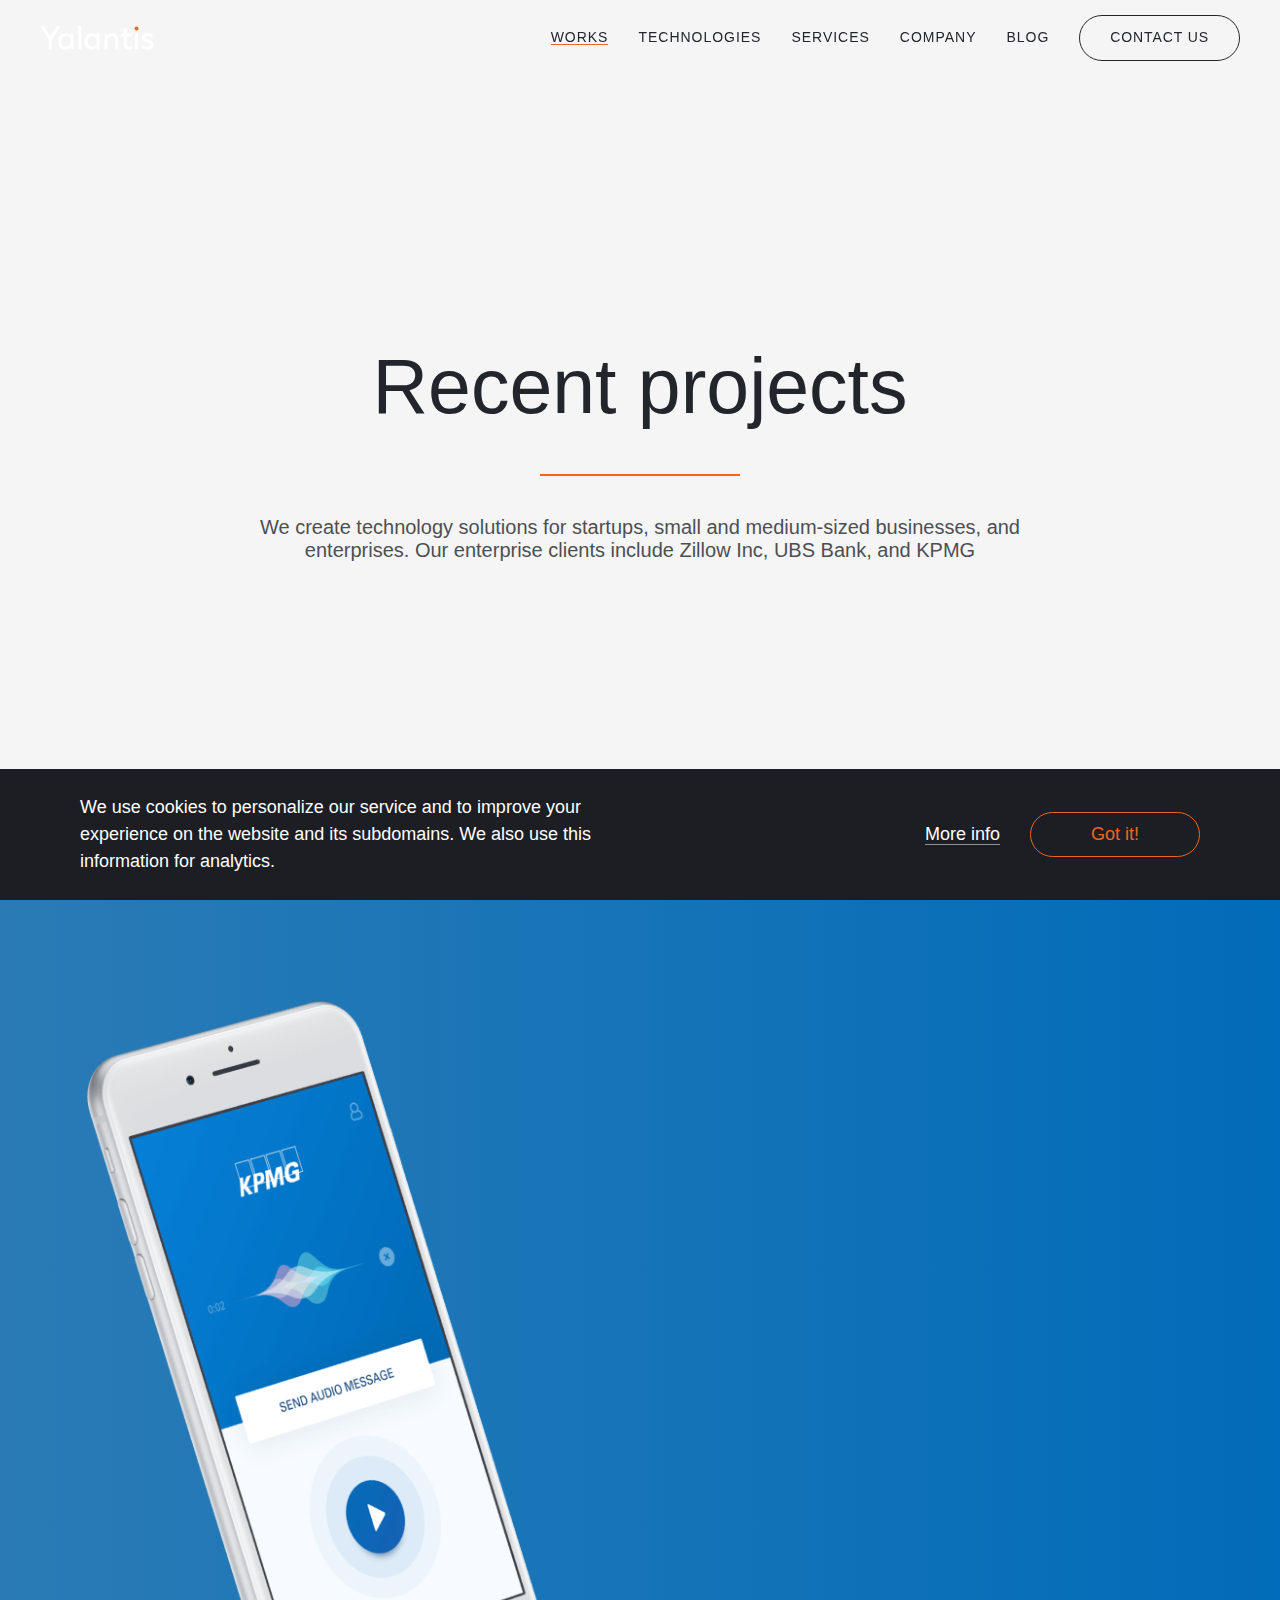
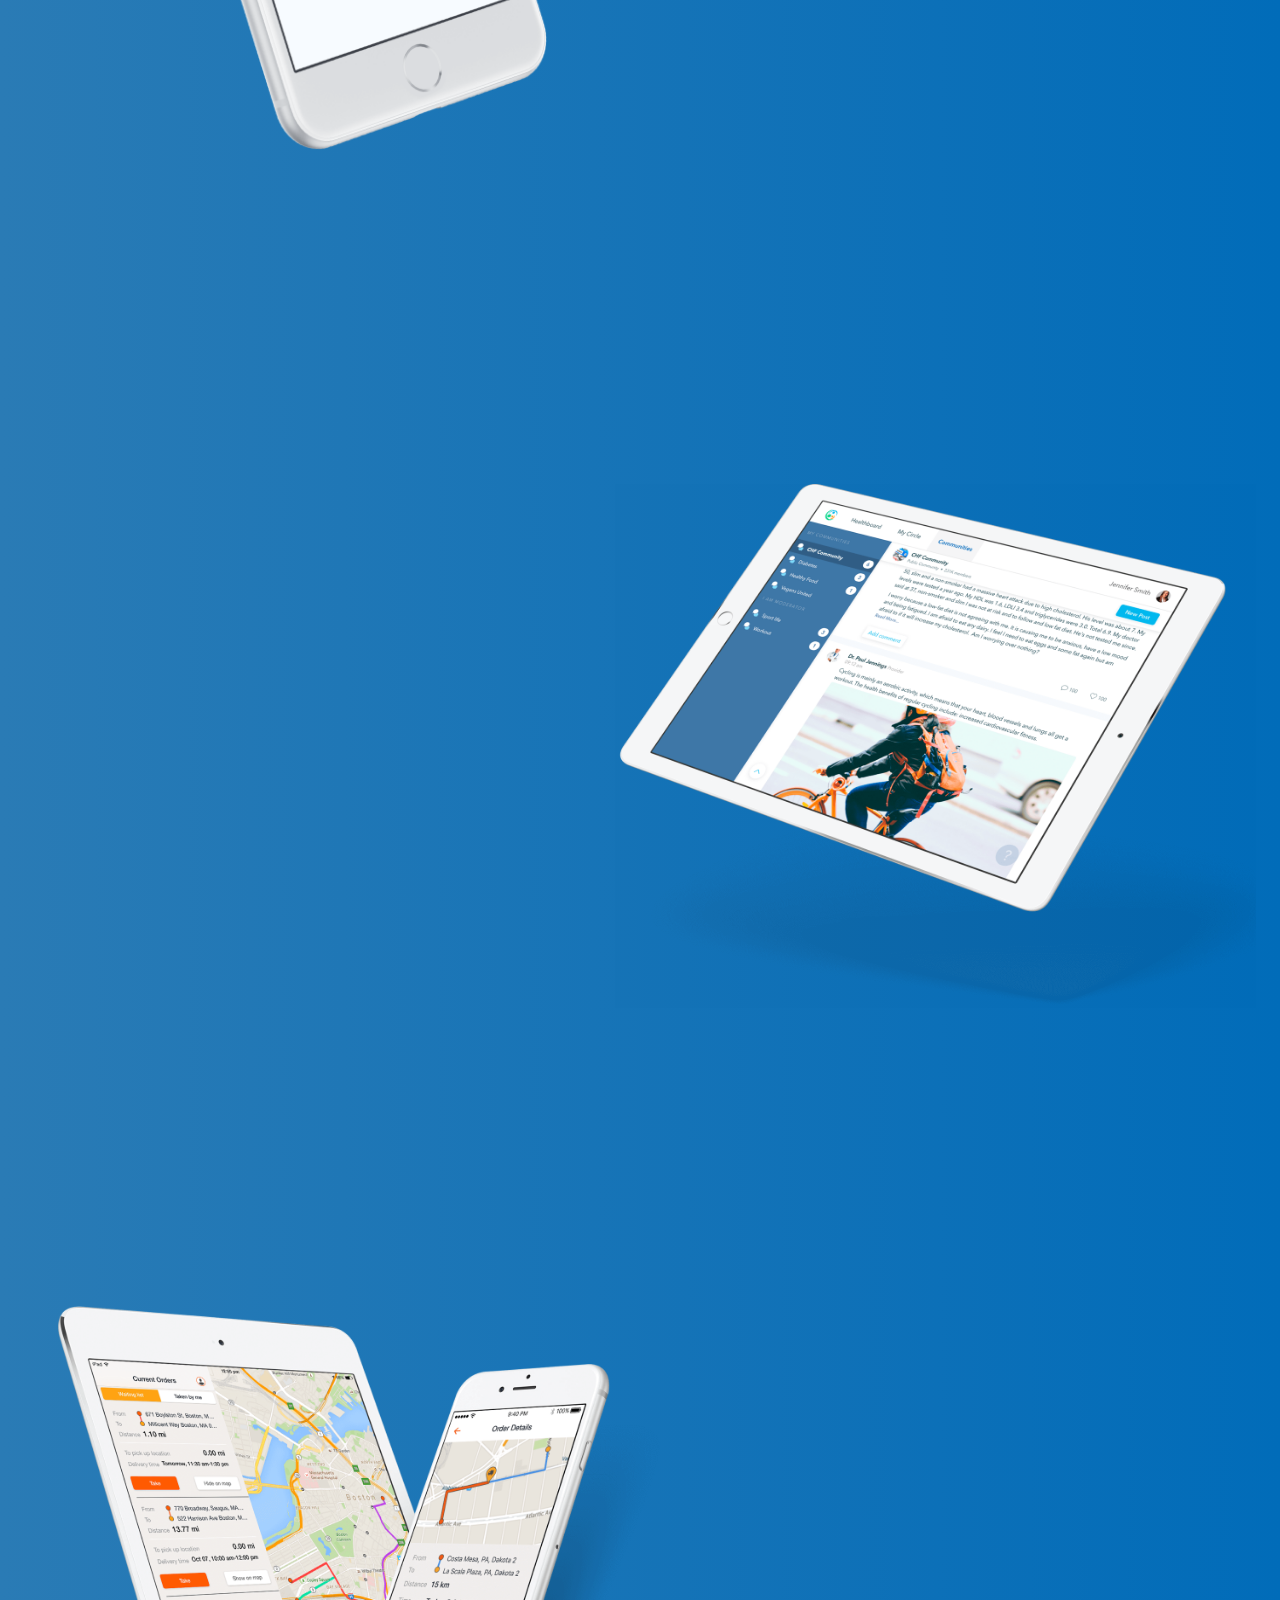
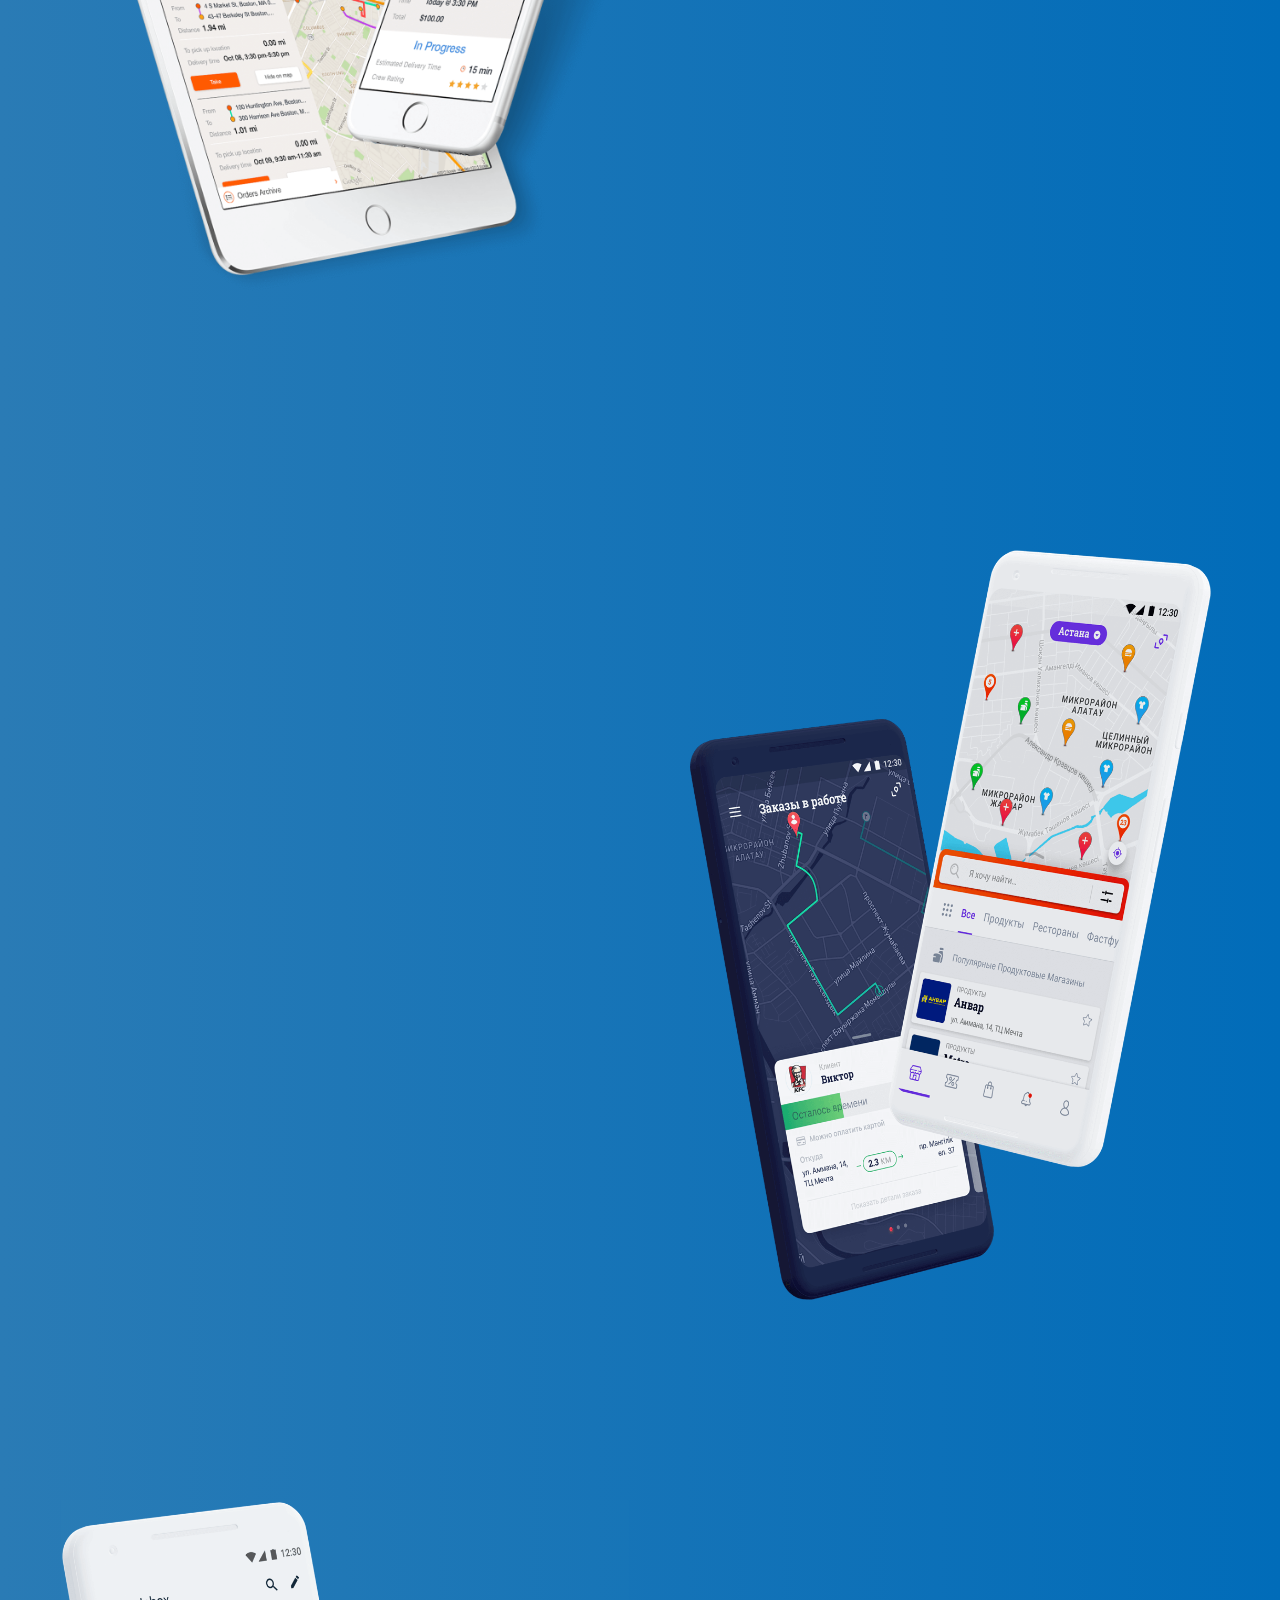
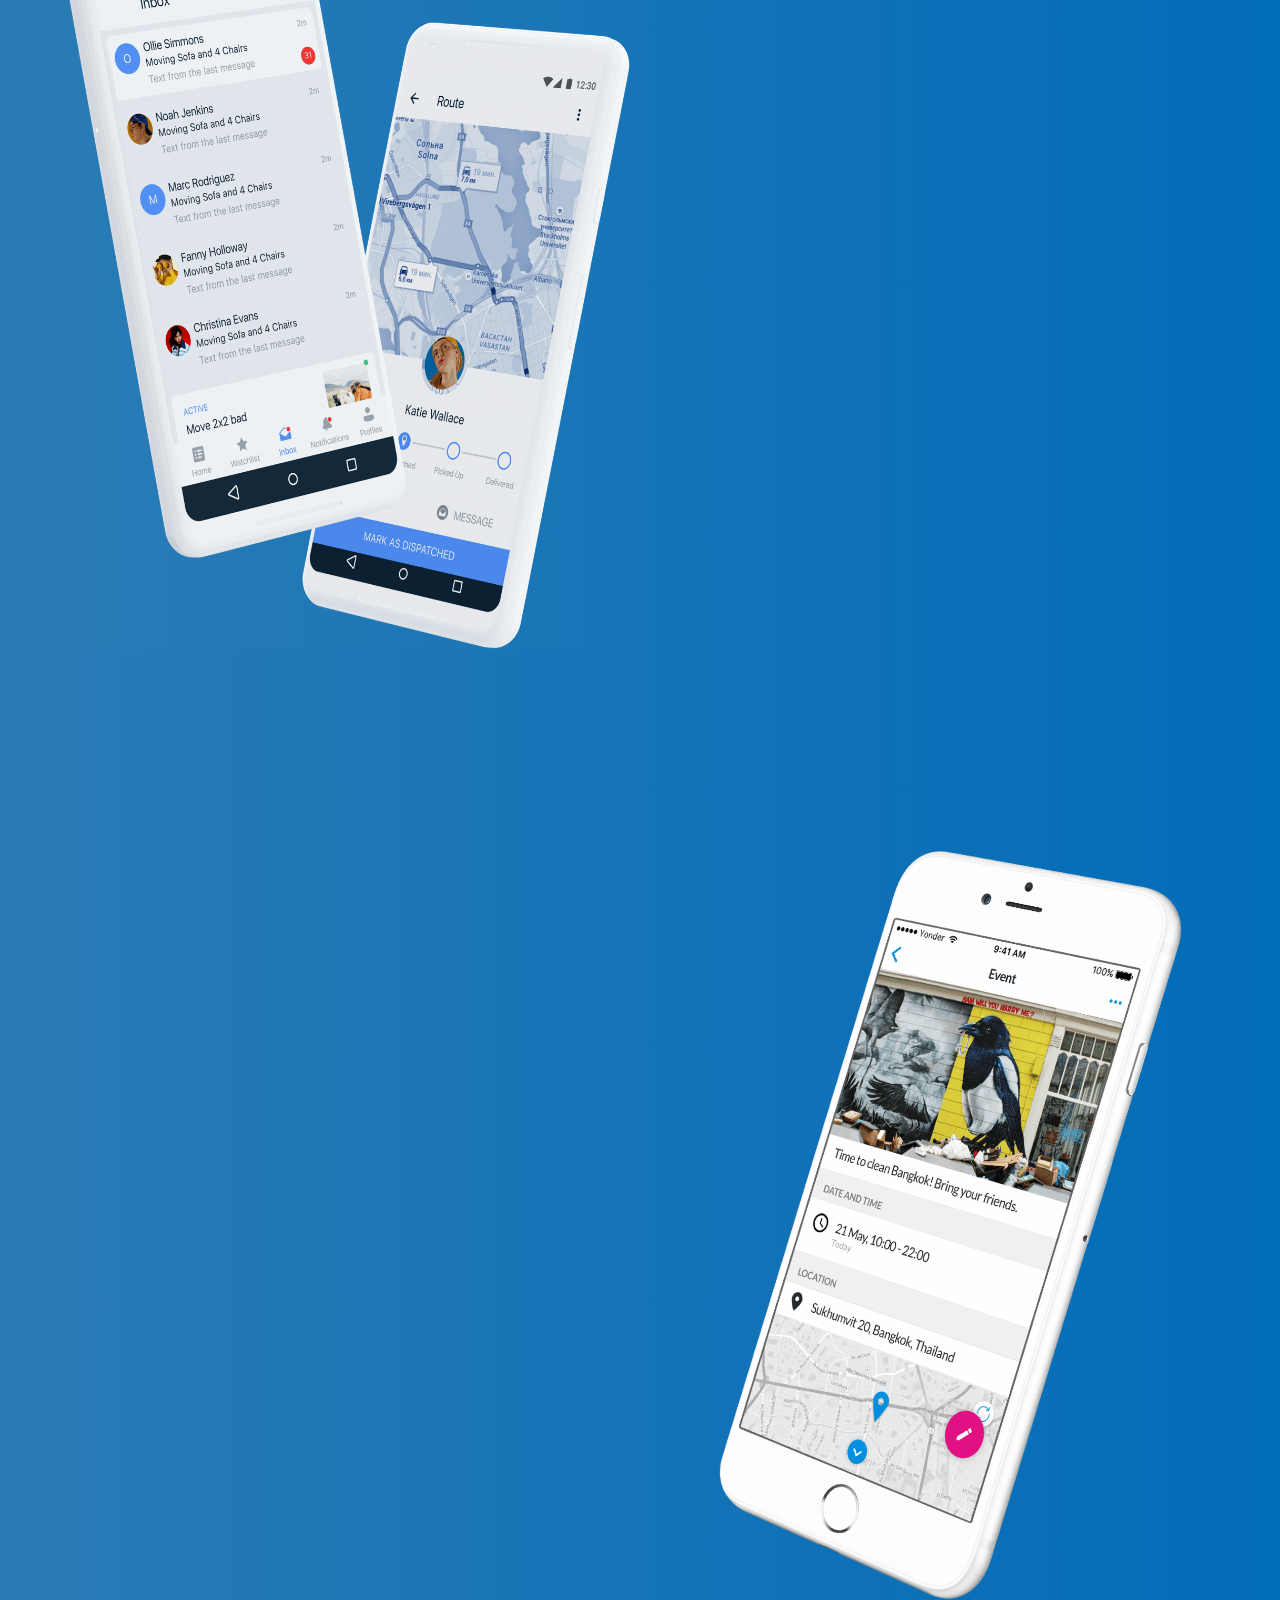
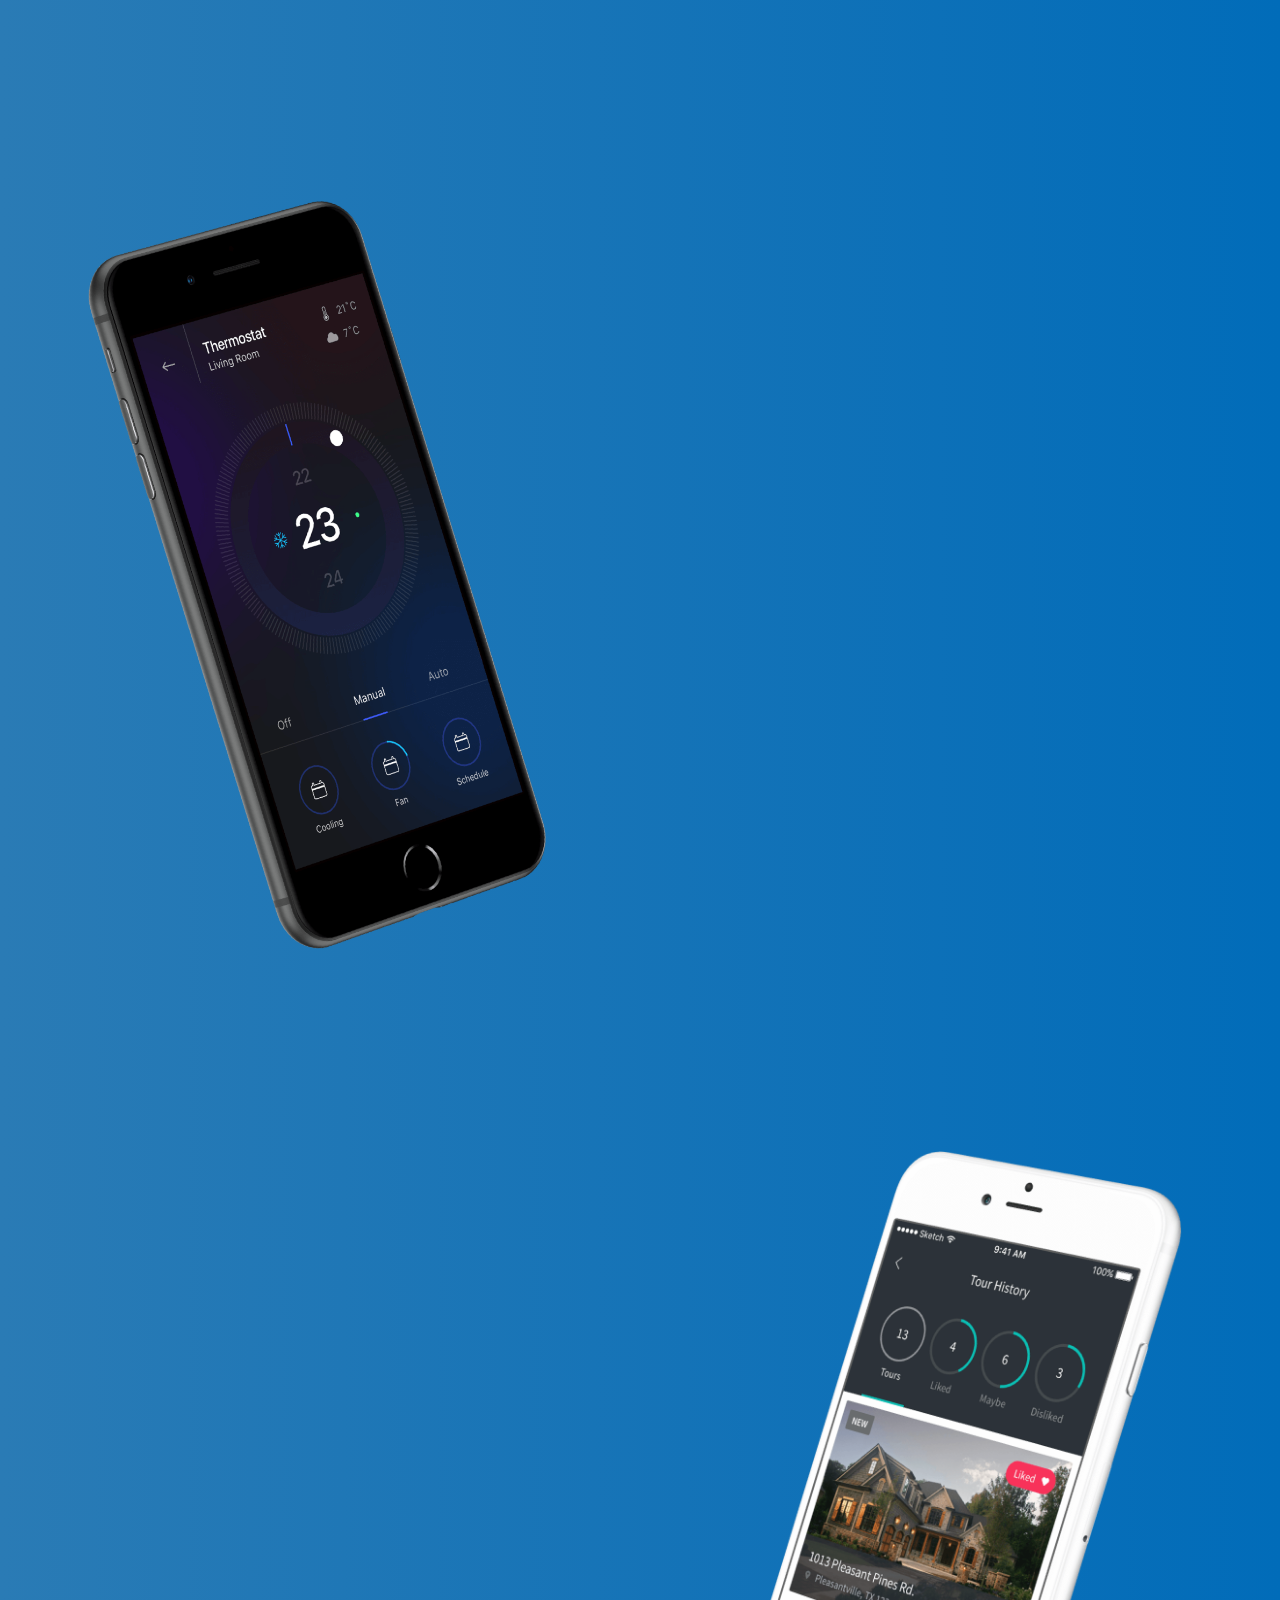
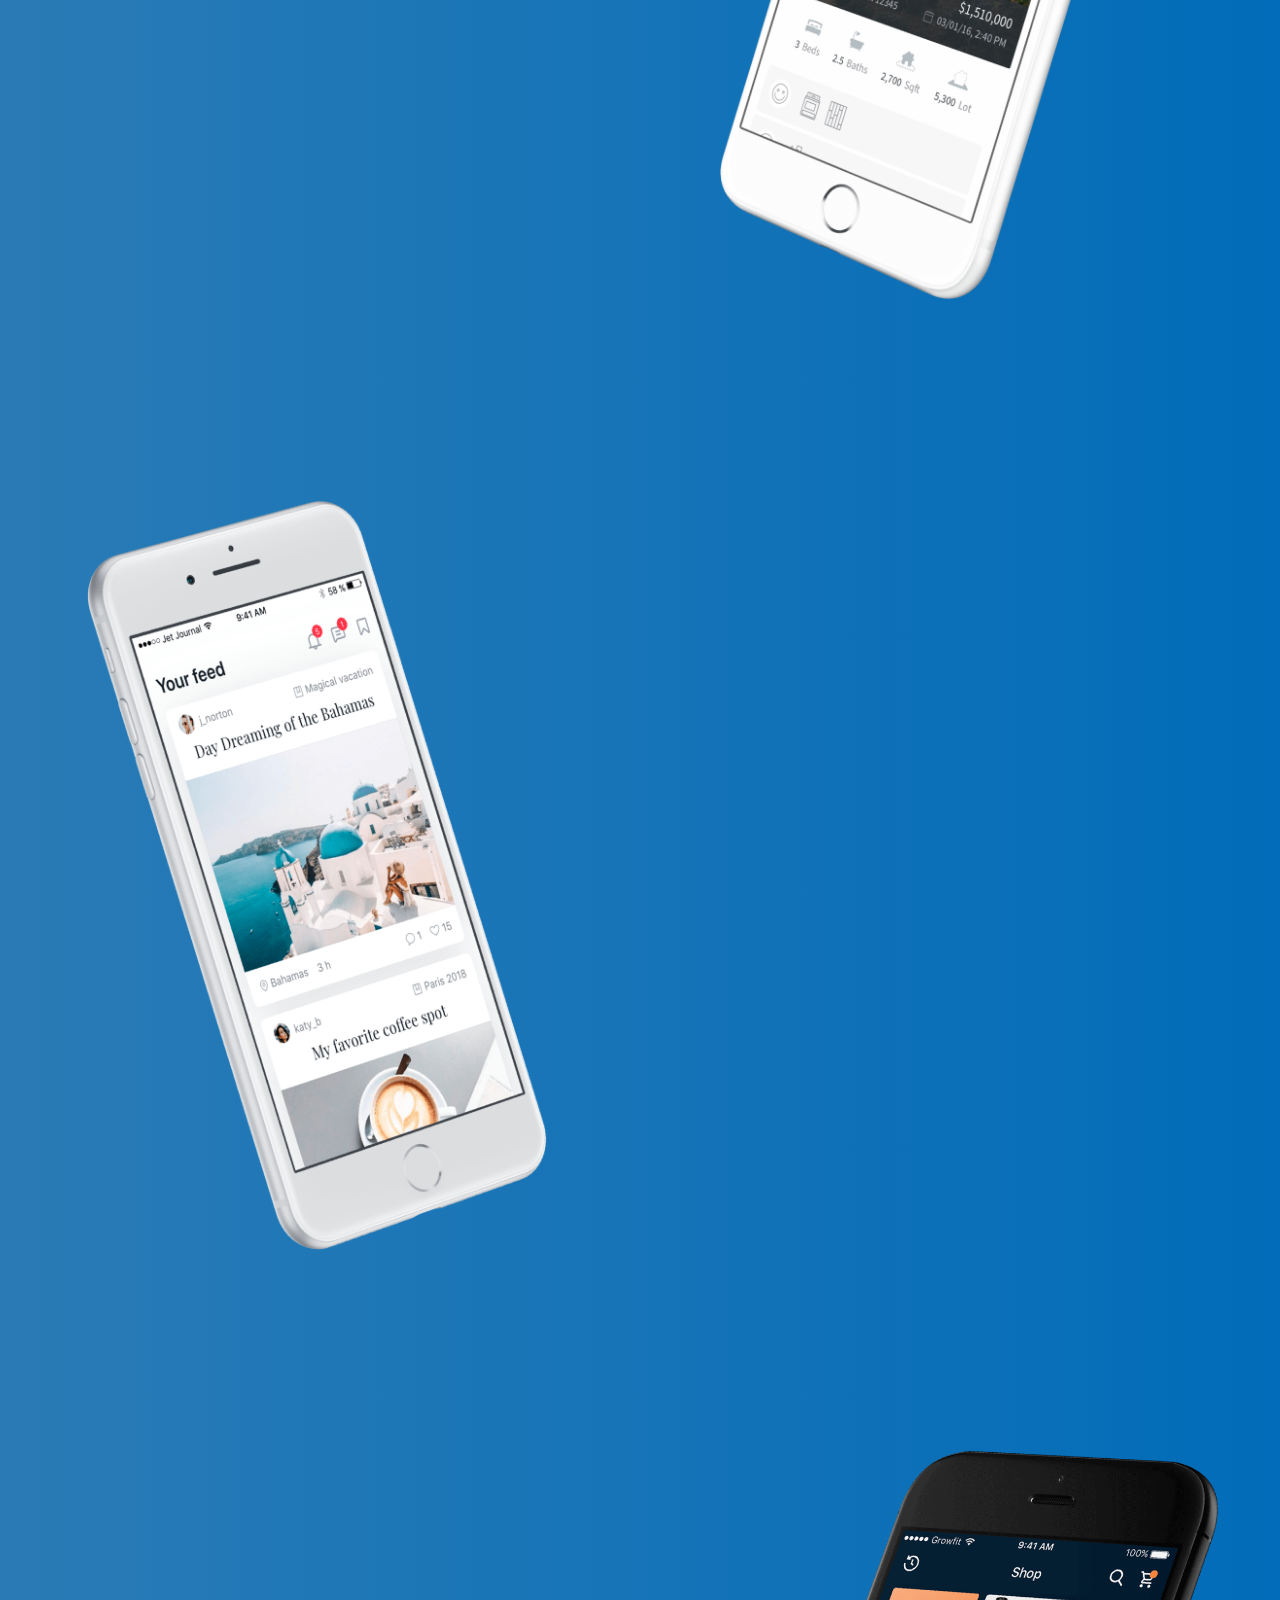
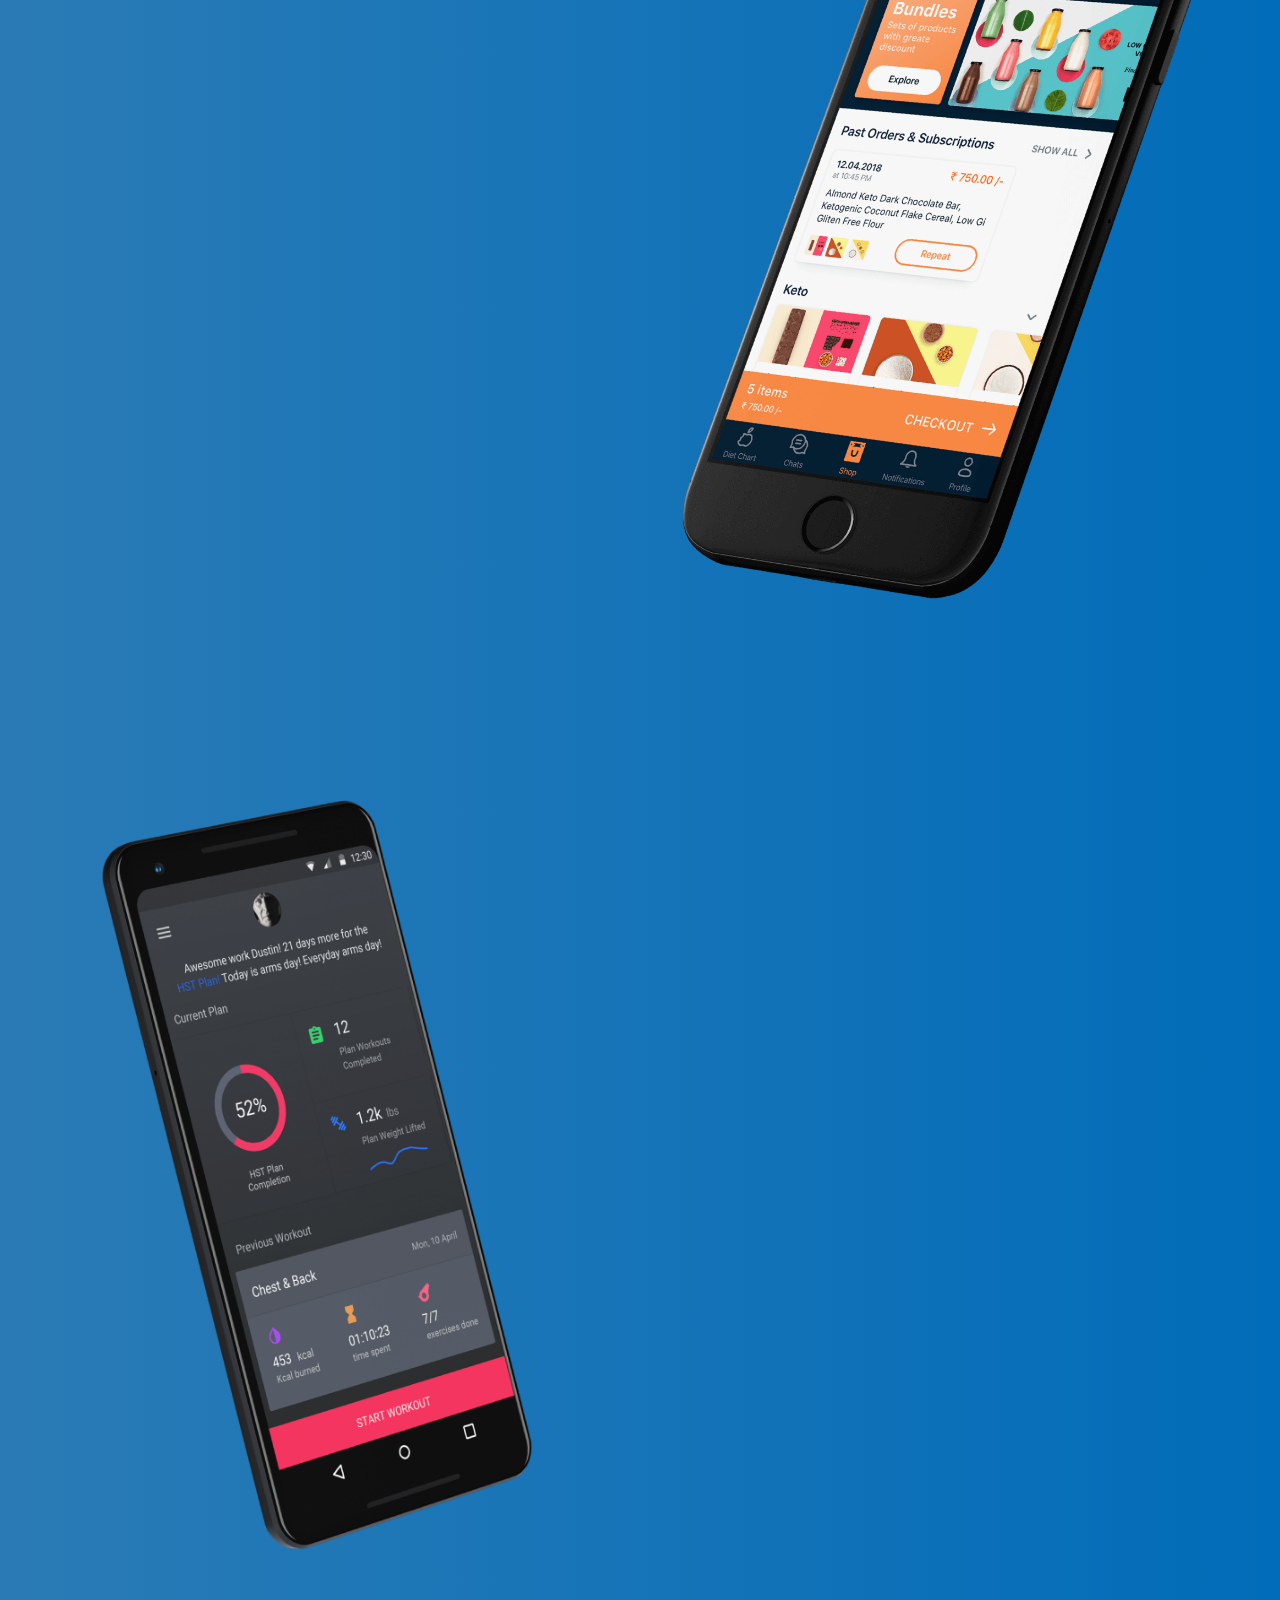
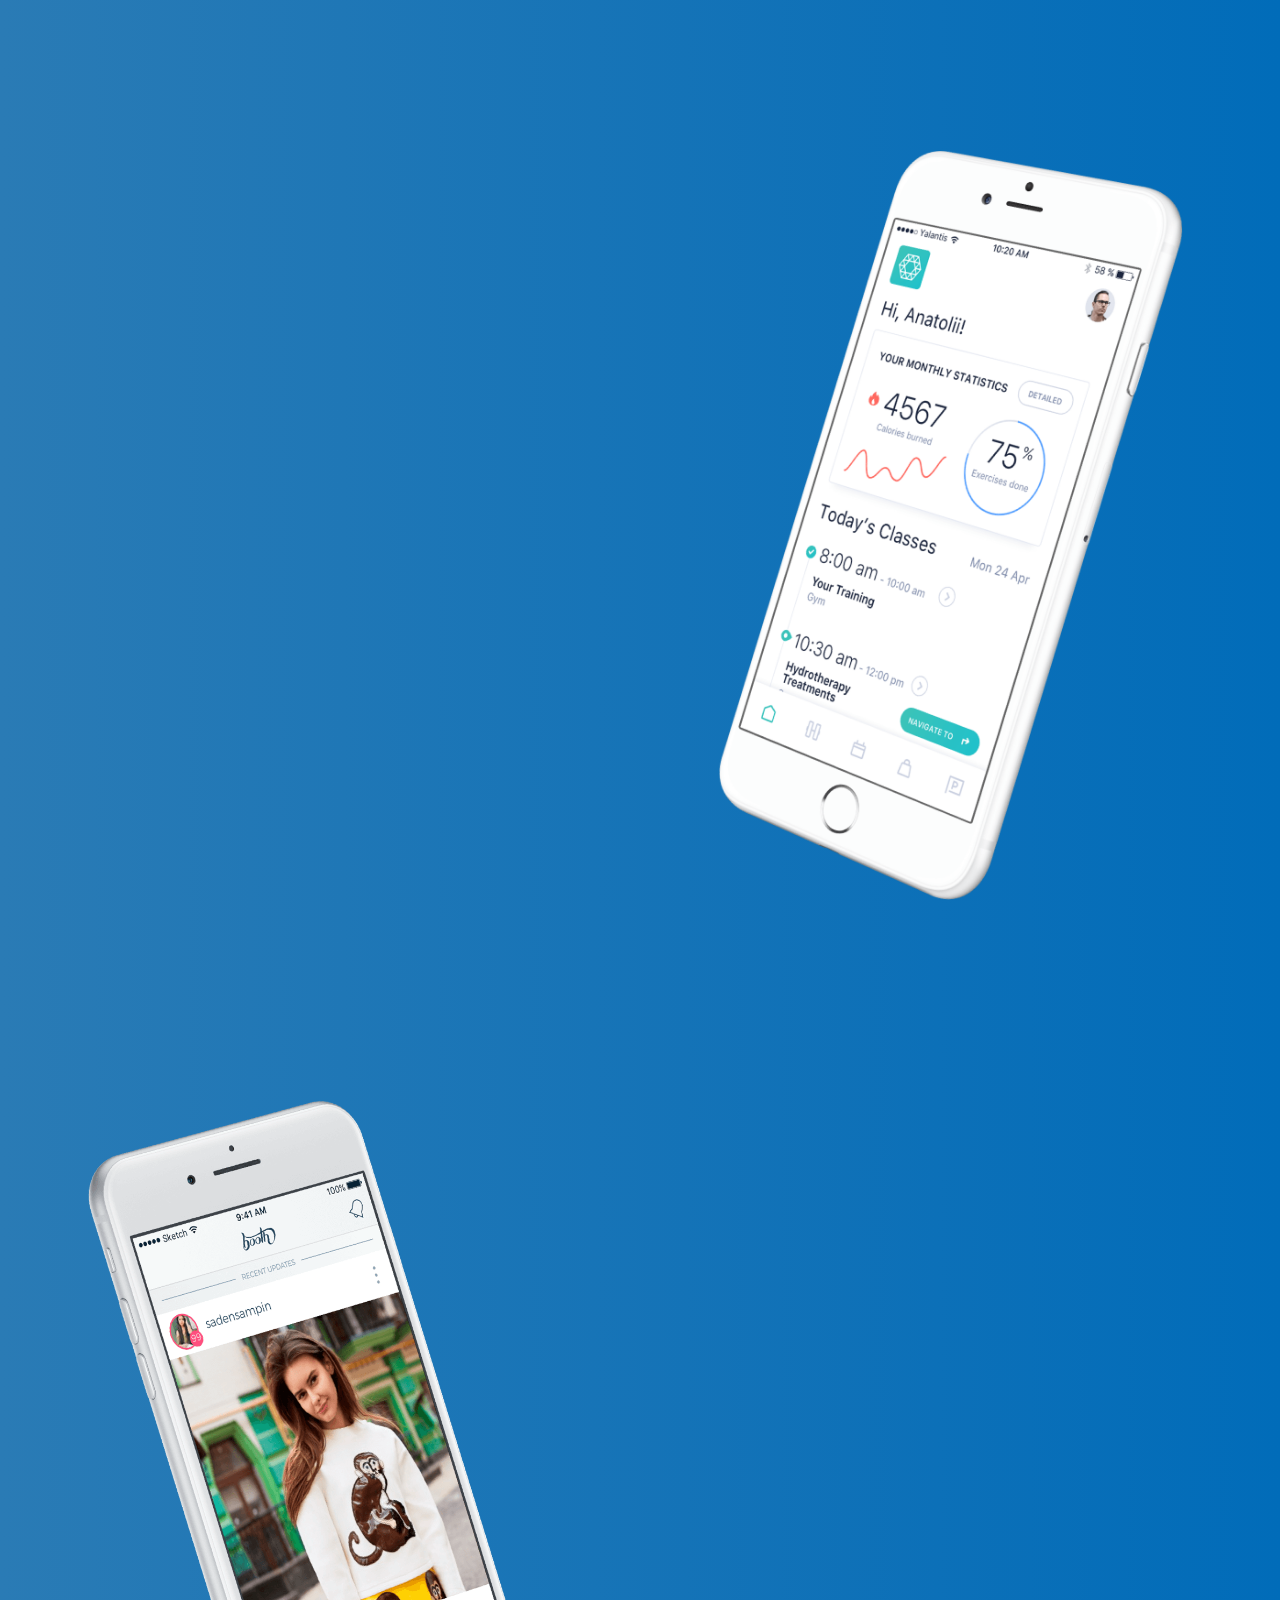
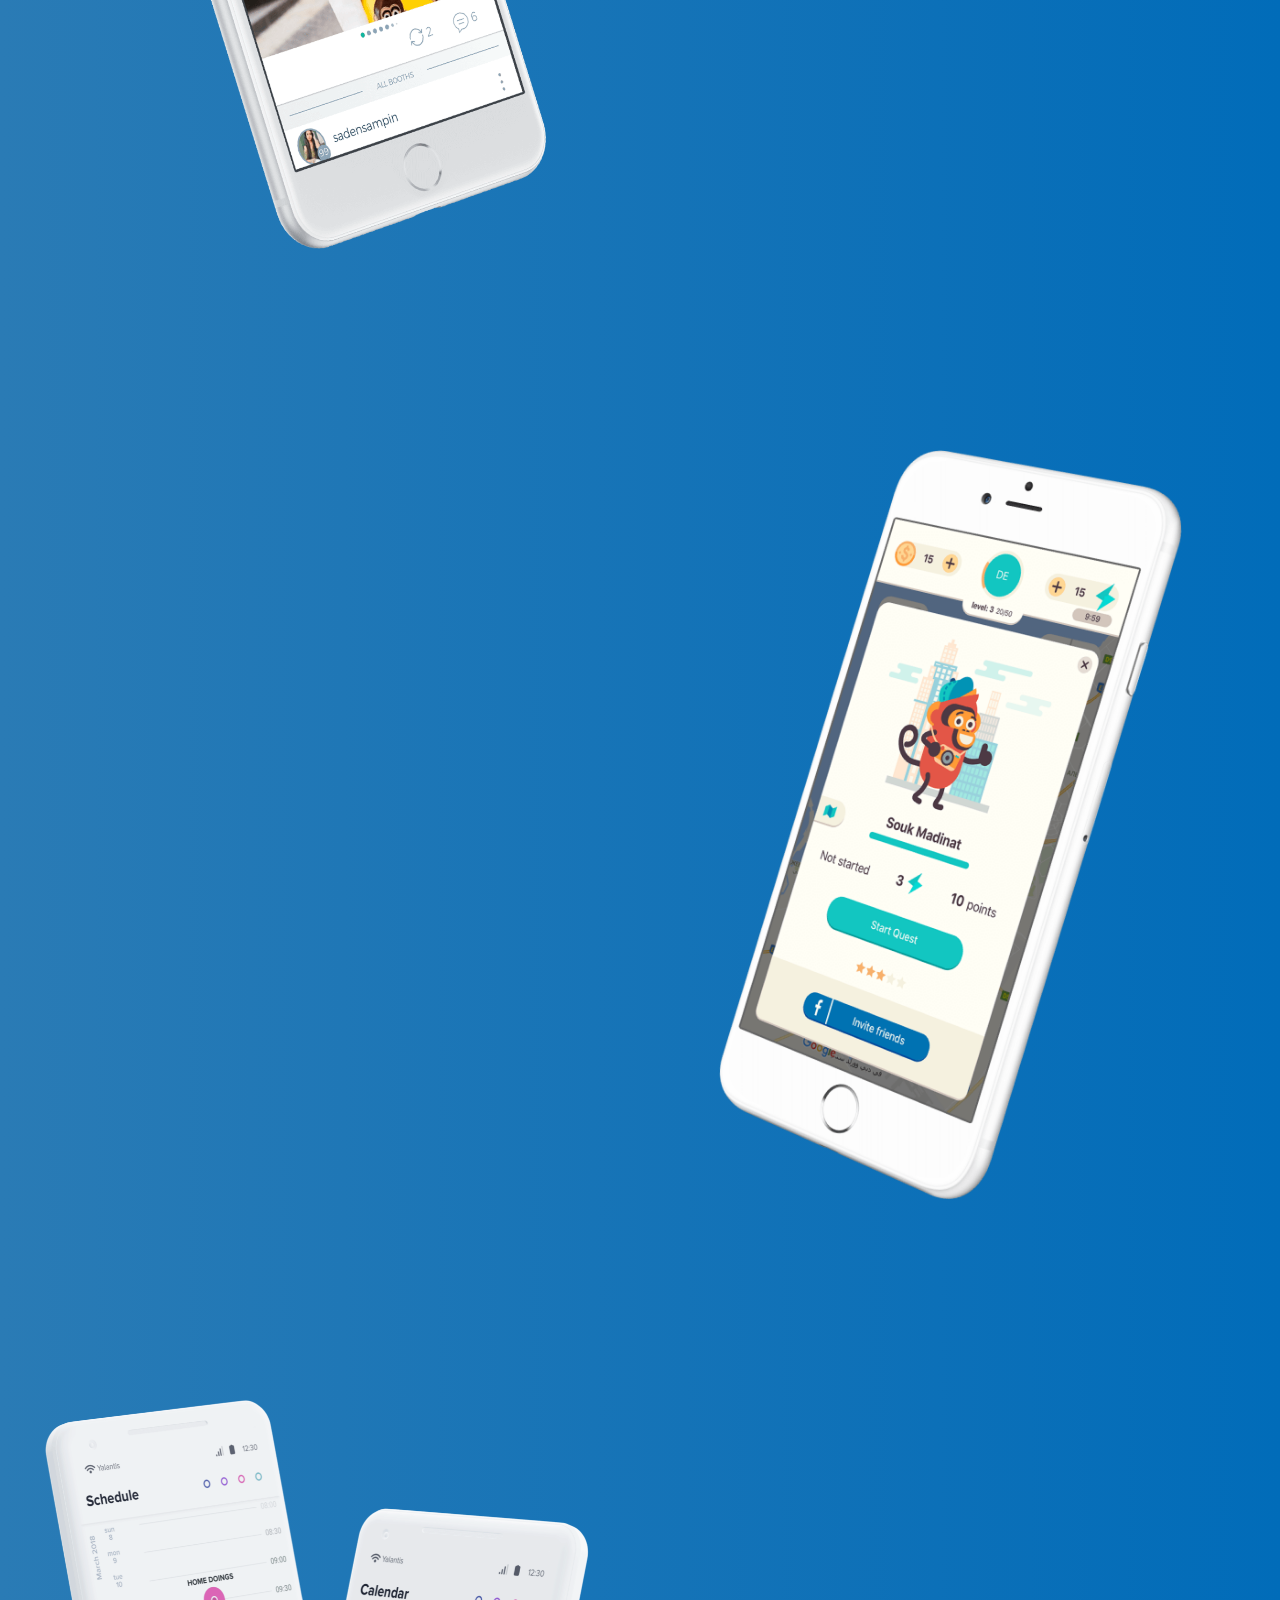
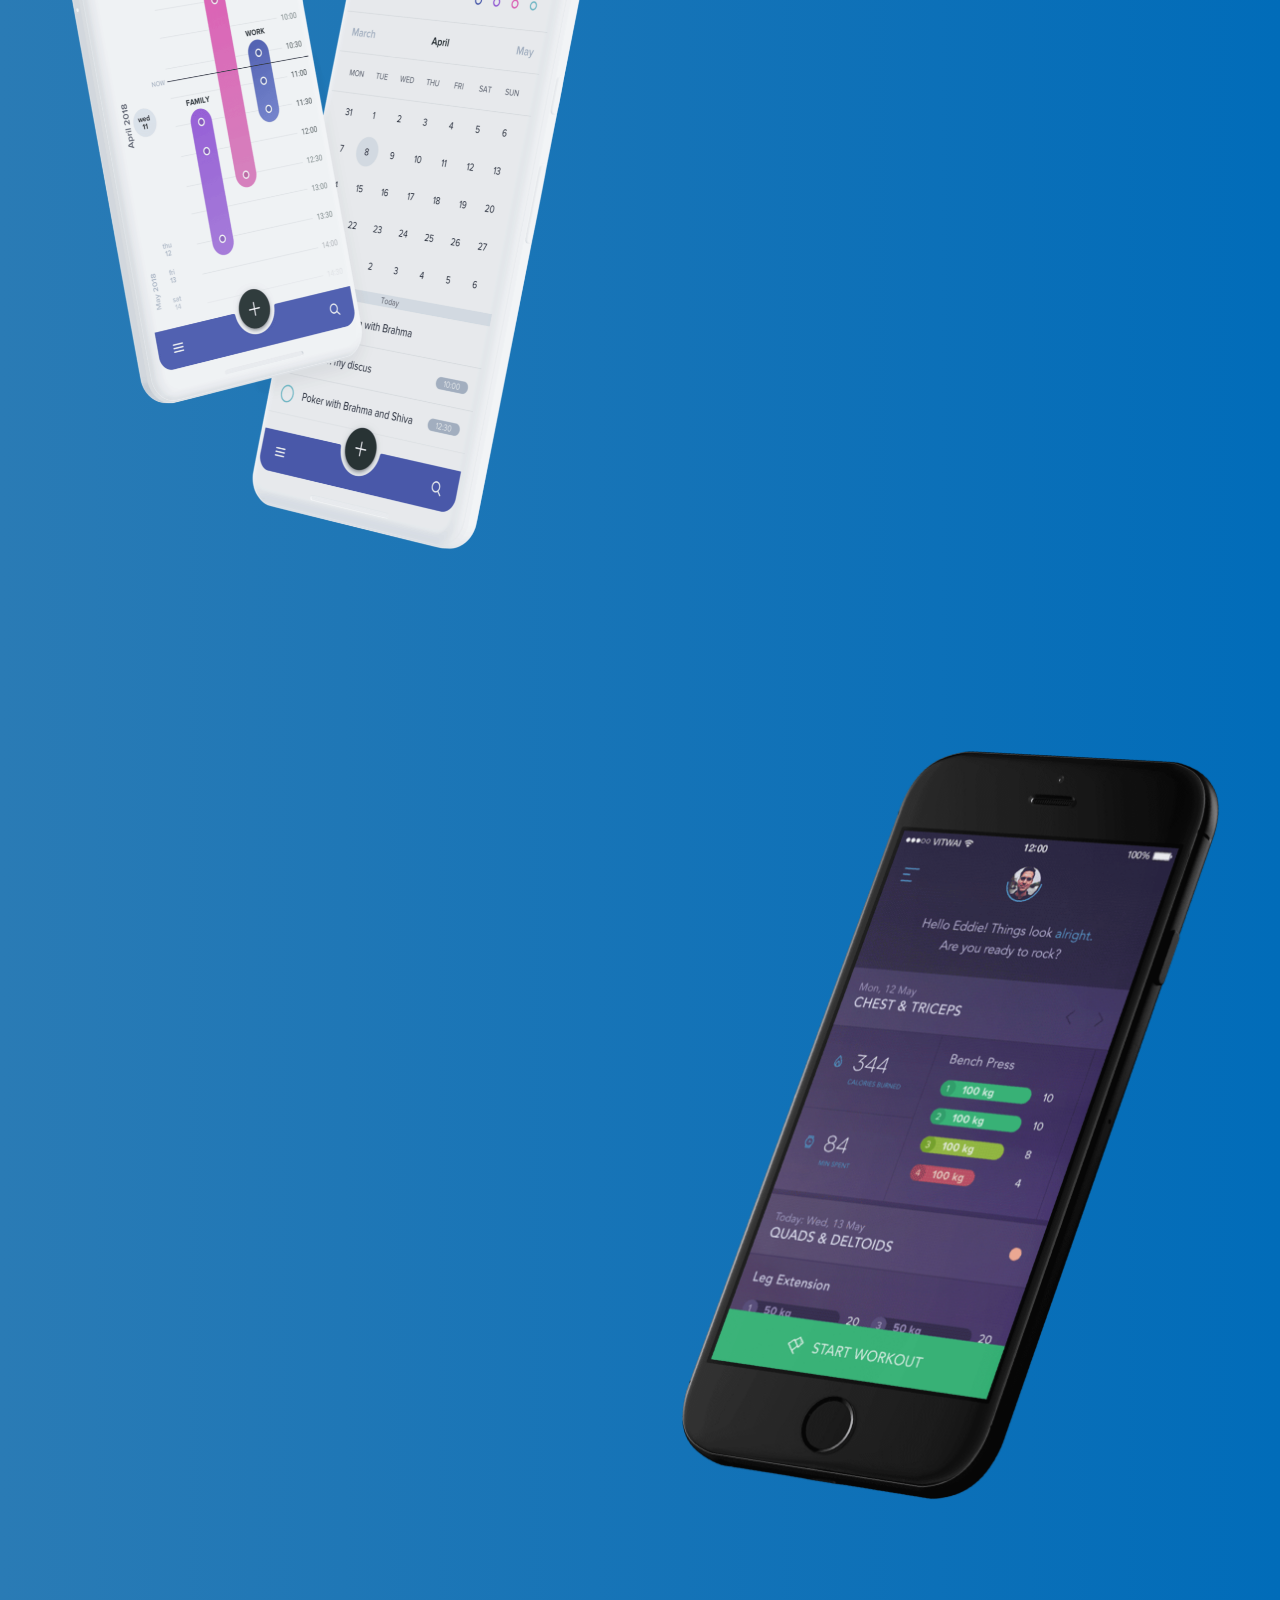
==== index.htm @ c44534e0 "initial commit" ====
<!DOCTYPE html>
<!-- saved from url=(0027)https://yalantis.com/works/ -->
<html xmlns="http://www.w3.org/1999/xhtml"><head><meta http-equiv="Content-Type" content="text/html; charset=UTF-8"><title>Case Studies – Full-Stack Mobile (iOS, Android) and Web App Design and Development at Yalantis</title><meta name="description" content="Yalantis helps brilliant brands conquer the digital world. Our portfolio includes projects for KPMG, UBS, Let’s Do It! World, and many other great organizations."><meta property="og:image" content="https://yalantis.com/assets/facebook-image-200be4bf7326f579dd0caca1b4c94174b1335a7ce0705d29685f7bfa073b4ca5.png"><meta name="csrf-param" content="authenticity_token"><meta name="csrf-token" content="6jz5cjHlUhPW5ylbJiuZ3tma089ClYuCMoN1ysnj8hB+wmZITpwjb4chHqIQMadKznwkvQMyLKSHlSVP5/9RaA=="><meta name="title" content="Case Studies – Full-Stack Mobile (iOS, Android) and Web App Design and Development at Yalantis"><meta name="viewport" content="width=device-width, initial-scale=1"><meta name="SKYPE_TOOLBAR" content="SKYPE_TOOLBAR_PARSER_COMPATIBLE"><script type="text/javascript" async="" src="./index_files/analytics.js"></script><script type="text/javascript" src="./index_files/0764.js" async="async"></script><link rel="shortcut icon" type="image/x-icon" href="https://yalantis.com/assets/favicons/favicon-5ac404b07a15ba0d33b3850fe3e211ca510834eabedac2f0afdec07c320a2e6e.ico"><link rel="shortcut icon" type="image/x-icon" href="https://yalantis.com/assets/favicons/favicon-16x16-15fd5c048195d69be9da4bf9d4256dd4606434b7e33d5ef2aeeb2509558b4113.png" sizes="16x16"><link rel="shortcut icon" type="image/x-icon" href="https://yalantis.com/assets/favicons/favicon-32x32-d038e6f291cb5c39f137fc78e7c1457589d632993475fa5118edacd0b92e080b.png" sizes="32x32"><link rel="shortcut icon" type="image/x-icon" href="https://yalantis.com/assets/favicons/favicon-96x96-80b52b8007ccd25b8ce4ffd47f614a973e64dc1fadf5e0d6fffd16605fa5482f.png" sizes="96x96"><link rel="shortcut icon" type="image/x-icon" href="https://yalantis.com/assets/favicons/favicon-194x194-0ab230a1f064dedbf3efdd15f105382a4dff6729e31c30454f544d3e9f65a35a.png" sizes="194x194"><link rel="apple-touch-icon" type="image/x-icon" href="https://yalantis.com/assets/favicons/apple-touch-icon-d2a0f12cb97926ac409de5d137a7902b42431bcb22065fa81f7d91afa3b5a7a8.png"><link rel="apple-touch-icon" type="image/x-icon" href="https://yalantis.com/assets/favicons/apple-touch-icon-precomposed-237f35b76614e9ad3c88eae342a8cc471cafc6617b997b710f2a176c7b3a076f.png"><link rel="mask-icon" href="https://yalantis.com/assets/favicons/safari-pinned-tab-f78503c9d10ceafaec66f541491043c5cf2bd5ce26355d37ddb12680fd7e87da.svg" color="#f16522"><link rel="apple-touch-icon" type="image/x-icon" href="https://yalantis.com/assets/favicons/apple-touch-icon-57x57-eb370c6531aacd0485405a42fe3b06de7a7ba6a15600379f6ec3004c59df7d4c.png" sizes="57x57"><link rel="apple-touch-icon" type="image/x-icon" href="https://yalantis.com/assets/favicons/apple-touch-icon-60x60-b6f77ba2204b29d0027a599fa48f86eb776ea3104c2c552d9362bcecc61f1244.png" sizes="60x60"><link rel="apple-touch-icon" type="image/x-icon" href="https://yalantis.com/assets/favicons/apple-touch-icon-72x72-bd5ebbdca5a8c31e13383a7993380ba9d95fc44ff6eb896e93c80e7bcaa8389e.png" sizes="72x72"><link rel="apple-touch-icon" type="image/x-icon" href="https://yalantis.com/assets/favicons/apple-touch-icon-76x76-df4a0dbb7ec1830ac4aee682e7aea7a6f87230d160640462b6d2f0cc8972a8be.png" sizes="76x76"><link rel="apple-touch-icon" type="image/x-icon" href="https://yalantis.com/assets/favicons/apple-touch-icon-114x114-a338e160b72204cba5fcedf79c1891c3831f6912f497512d77df331259f9a1d7.png" sizes="114x114"><link rel="apple-touch-icon" type="image/x-icon" href="https://yalantis.com/assets/favicons/apple-touch-icon-120x120-6932a022f977e8c30ca154fc0c9cce2987166a349d67298edf4f449374dc7427.png" sizes="120x120"><link rel="apple-touch-icon" type="image/x-icon" href="https://yalantis.com/assets/favicons/apple-touch-icon-144x144-c21254e446ee64dccbabf4f67e05dcaab423169598eee15eed086ad1555ac09a.png" sizes="144x144"><link rel="apple-touch-icon" type="image/x-icon" href="https://yalantis.com/assets/favicons/apple-touch-icon-152x152-80e44f2777ee1358613e7a9e7c457c9f578ce205a999c31e0bbef1b78a431055.png" sizes="152x152"><link rel="apple-touch-icon" type="image/x-icon" href="https://yalantis.com/assets/favicons/apple-touch-icon-180x180-d2a0f12cb97926ac409de5d137a7902b42431bcb22065fa81f7d91afa3b5a7a8.png" sizes="180x180"><link rel="manifest" href="https://yalantis.com/assets/favicons/manifest-d6d92e29b4ee4eb69318d8a0dd5a64419142f87bd97f2e385732129ceb7fa1b2.json"><meta name="msapplication-config" content="https://yalantis.com/assets/favicons/browserconfig-cc38834cf6dc3c517d841d63061e16beea5aa8267ecb8fd17b965554d9830e0a.xml"><link rel="stylesheet" media="screen" href="./index_files/application-11932c3b6c733ad63544ebec4ea2ae86da82e4d2f8cd500ddd69f8dc09b856c3.css"><!--[if lt IE 8]><script>document.getElementsByTagName('html')[0].className += ' lt-ie9'</script><![endif]--><!--[if lte IE 9]><script src="http://html5shiv.googlecode.com/svn/trunk/html5.js"></script><![endif]--><!--[if lt IE 9]><script src="js/libs/css3-mediaqueries.js"></script><![endif]--><script async="" src="./index_files/js"></script><script>
  window.dataLayer = window.dataLayer || [];
  function gtag(){dataLayer.push(arguments);}
  gtag('js', new Date());

  gtag('config', "UA-31105176-1");
</script></head><body class="scene--bg-white-smoke" data-page="works" data-action="index" style="overflow: auto;"><header class="page-header" style="background: linear-gradient(to left, rgba(245, 245, 245, 0.9), rgba(245, 245, 245, 0.9)); opacity: 1;"><div class="container"><a class="logo" rel="nofollow" href="https://yalantis.com/"><img class="logo__img" alt="Logo" src="./index_files/logo--light-393935d63fafc8045cc43f85f22d64a55b6b6a576b32e889704b3e1b906fb1f8.svg"></a><button id="headerButtonBurger" class="main-nav-toggler" type="button"><div class="icon-burger"><span class="icon-burger__bar"></span><span class="icon-burger__bar"></span><span class="icon-burger__bar"></span></div></button><nav class="main-nav"><ul class="main-nav__list"><li class="main-nav__item main-nav__item--home"><a rel="nofollow" class="main-nav__link" href="https://yalantis.com/">Home</a></li><li class="main-nav__item main-nav__item--active"><a rel="nofollow" class="main-nav__link" href="https://yalantis.com/works/">Works</a></li><li class="main-nav__item"><a rel="nofollow" class="main-nav__link" href="https://yalantis.com/technologies/">Technologies</a></li><li class="main-nav__item"><a rel="nofollow" class="main-nav__link" href="https://yalantis.com/services/">Services</a></li><li class="main-nav__item"><a rel="nofollow" class="main-nav__link" href="https://yalantis.com/company/">Company</a></li><li class="main-nav__item"><a rel="nofollow" class="main-nav__link" href="https://yalantis.com/blog/">Blog</a></li><li class="main-nav__item"><a rel="nofollow" class="btn btn--bordered" href="https://yalantis.com/contacts/">Contact us</a></li></ul></nav></div></header><main class="page-content"><section class="section section--top section--bg-white-smoke" data-bg="white-smoke" data-scroll-type="static"><div class="container"><div class="section__heading"><h1 class="section__title">Recent projects</h1><hr class="section__title-divider"><p class="section__intro">We create technology solutions for startups, small and medium-sized businesses, and enterprises. Our enterprise clients include Zillow Inc, UBS Bank, and KPMG</p></div></div></section><article class="recent-projects" style="background: linear-gradient(to left, rgb(1, 108, 185), rgb(42, 123, 181));"><section class="section section--project section--bg-kpmg"><div class="container"><div class="row"><div class="col col-sm-6"><div class="project__img-wrap"><img class="project__img" src="./index_files/kpmg-mockup-left@2x-3d43f9aeb7f3e285c75647000a411f91c1bd871ba3c01fef4061295d246825a6.png"></div></div><div class="col col-sm-6"><div class="project__desc"><h3 class="project__title">KPMG</h3><p class="project__subtitle">A mobile online communication channel for KPMG clients</p><ul class="project__tags tags-list"><li class="tags-list__item"><span class="tags-list__tag">Communication</span></li><li class="tags-list__item"><span class="tags-list__tag">iOS</span></li><li class="tags-list__item"><span class="tags-list__tag">Ukraine</span></li></ul><p class="project__content">KPMG was looking to improve communication between the company and its clients. We helped KPMG design and develop a mobile portal where clients can contact consultants or request a callback from a particular specialist in real time, depending on the nature of their question.</p><a class="btn btn--bordered btn--white btn--arrow" href="http://works.yalantis.com/kpmg/" rel="nofollow">See full case study</a></div></div></div></div></section><section class="section section--project section--bg-ecuris"><div class="container"><div class="row"><div class="col col-sm-6"><div class="project__img-wrap"><img class="project__img" src="./index_files/ecuris-mockup-right@2x-793c3f65cc95ce678ec317b15dfd69c37cfe1ac4d1dadc67f39956168dce50a1.png"></div></div><div class="col col-sm-6"><div class="project__desc"><h3 class="project__title">eCuris</h3><p class="project__subtitle">A healthcare communication platform for doctors, patients, and relatives</p><ul class="project__tags tags-list"><li class="tags-list__item"><span class="tags-list__tag">Healthcare</span></li><li class="tags-list__item"><span class="tags-list__tag">Web</span></li><li class="tags-list__item"><span class="tags-list__tag">USA</span></li></ul><p class="project__content">Helping two entrepreneurs from the US to improve the quality of healthcare in their country, we developed a medical platform that bridges the gap between patients and caregivers. eCuris lets patients, their relatives, and their doctors communicate and exchange health-related information.</p><a class="btn btn--bordered btn--white btn--arrow" href="http://works.yalantis.com/ecuris/" rel="nofollow">See full case study</a></div></div></div></div></section><section class="section section--project section--bg-brilliant-move"><div class="container"><div class="row"><div class="col col-sm-6"><div class="project__img-wrap"><img class="project__img" src="./index_files/brilliant-move-mockup-left@2x-f71bee0162ca0587b85ddb85d0810c89f096806e7cf3c1c53b40947aec7121f2.png"></div></div><div class="col col-sm-6"><div class="project__desc"><h3 class="project__title">Brilliant Move</h3><p class="project__subtitle">An on-demand delivery app for home and office moves</p><ul class="project__tags tags-list"><li class="tags-list__item"><span class="tags-list__tag">Transportation</span></li><li class="tags-list__item"><span class="tags-list__tag">iOS</span></li><li class="tags-list__item"><span class="tags-list__tag">USA</span></li></ul><p class="project__content">Brilliant Move Inc. wanted to respond to the change happening in the moving industry. We created three distinct products – apps for customers and delivery teams and an admin panel for managers – that simplified the business processes of this on-demand delivery service.</p><a class="btn btn--bordered btn--white btn--arrow" href="http://works.yalantis.com/brilliant-move/" rel="nofollow">See full case study</a></div></div></div></div></section><section class="section section--project section--bg-mul"><div class="container"><div class="row"><div class="col col-sm-6"><div class="project__img-wrap"><img class="project__img" src="./index_files/mul-mockup-right@2x-6fd53ab8431f96c638c4016d1efe749c2b02586e59084dd9a1c190bbfdd61ae9.png"></div></div><div class="col col-sm-6"><div class="project__desc"><h3 class="project__title">Mul</h3><p class="project__subtitle">An online shopping and delivery platform</p><ul class="project__tags tags-list"><li class="tags-list__item"><span class="tags-list__tag">On-demand delivery</span></li><li class="tags-list__item"><span class="tags-list__tag">Marketplace</span></li><li class="tags-list__item"><span class="tags-list__tag">Android</span></li><li class="tags-list__item"><span class="tags-list__tag">Kazakhstan</span></li></ul><p class="project__content">Mul is a platform connecting stores, couriers, and customers in Kazakhstan for shopping and on-demand delivery. Our client wanted to streamline UX and UI for the existing Mul apps on Android. We built a pure and simple architecture that truly optimized the service delivery time.</p><a class="btn btn--bordered btn--white btn--arrow" href="https://yalantis.com/works/mul/" rel="nofollow">See full case study</a></div></div></div></div></section><section class="section section--project section--bg-on-demand"><div class="container"><div class="row"><div class="col col-sm-6"><div class="project__img-wrap"><img class="project__img" src="./index_files/on-demand-mockup-left@2x-a8a1355c7f5e4b4e61814cef9498d5ef35832b0e17a29fb7b58b5a917d5c1771.png"></div></div><div class="col col-sm-6"><div class="project__desc"><h3 class="project__title">Delivery Platform</h3><p class="project__subtitle">A transportation app that connects delivery providers and consumers</p><ul class="project__tags tags-list"><li class="tags-list__item"><span class="tags-list__tag">Android</span></li><li class="tags-list__item"><span class="tags-list__tag">Transportation</span></li><li class="tags-list__item"><span class="tags-list__tag">Sweden</span></li></ul><p class="project__content">We developed a delivery management software that helps shippers to find suitable transport for their cargos and allows transportation providers to find delivery requests. Our task was to develop an Android app for carriers and shippers.</p><a class="btn btn--bordered btn--white btn--arrow" href="http://works.yalantis.com/move-app" rel="nofollow">See full case study</a></div></div></div></div></section><section class="section section--project section--bg-world-cleanup"><div class="container"><div class="row"><div class="col col-sm-6"><div class="project__img-wrap"><img class="project__img" src="./index_files/world-cleanup-mockup-right@2x-6bc1463c9b13d2f8fcc8c2921aa30280438137deca1ddd0423259c181c5085d7.png"></div></div><div class="col col-sm-6"><div class="project__desc"><h3 class="project__title">World Cleanup</h3><p class="project__subtitle">An app for the global environmental event against waste</p><ul class="project__tags tags-list"><li class="tags-list__item"><span class="tags-list__tag">Cross-platform</span></li><li class="tags-list__item"><span class="tags-list__tag">Non-profit</span></li><li class="tags-list__item"><span class="tags-list__tag">Estonia</span></li></ul><p class="project__content">World CleanUp Day is a global event that gathers millions of people to clean up waste together. We developed the second, enhanced version, of the app for this special event. The app helped organizers coordinate volunteers and third-party developers more effectively.</p><a class="btn btn--bordered btn--white btn--arrow" href="https://yalantis.com/works/world-cleanup/" rel="nofollow">See full case study</a></div></div></div></div></section><section class="section section--project section--bg-connect-home"><div class="container"><div class="row"><div class="col col-sm-6"><div class="project__img-wrap"><img class="project__img" src="./index_files/connect-home-mockup-left@2x-7257ffdce6e1839b8ede144774533587cdaf5e6d4da83d842b927743a77871bb.png"></div></div><div class="col col-sm-6"><div class="project__desc"><h3 class="project__title">Connect Home</h3><p class="project__subtitle">A smart home app to control household appliances</p><ul class="project__tags tags-list"><li class="tags-list__item"><span class="tags-list__tag">Smart home</span></li><li class="tags-list__item"><span class="tags-list__tag">iOS</span></li><li class="tags-list__item"><span class="tags-list__tag">Ukraine</span></li></ul><p class="project__content">ConnectHome, a company that manufactures smart home accessories – lights, switches, cameras, and more – needed to improve their existing solution for controlling household appliances to provide a better user experience. We created a fresh and appealing UI design so the ConnectHome app could retain its target audience and attract new investors.</p><a class="btn btn--bordered btn--white btn--arrow" href="http://works.yalantis.com/connecthome/" rel="nofollow">See full case study</a></div></div></div></div></section><section class="section section--project section--bg-homesway"><div class="container"><div class="row"><div class="col col-sm-6"><div class="project__img-wrap"><img class="project__img" src="./index_files/homesway-mockup-right@2x-ac0eed98e2e2f493f71da5c4ee5acc9520730f873a7252f5a32692afd5590de9.png"></div></div><div class="col col-sm-6"><div class="project__desc"><h3 class="project__title">HomeSway</h3><p class="project__subtitle">A real estate app for providing better home tour experiences</p><ul class="project__tags tags-list"><li class="tags-list__item"><span class="tags-list__tag">Real estate</span></li><li class="tags-list__item"><span class="tags-list__tag">iOS</span></li><li class="tags-list__item"><span class="tags-list__tag">Android</span></li><li class="tags-list__item"><span class="tags-list__tag">USA</span></li></ul><p class="project__content">We helped HomeSway provide better home tour experiences. For buyers, HomeSway brings a new way of organizing home tours. And while buyers are rating a home’s features, sellers can see real-time impressions as potential buyers walk through the home.</p><a class="btn btn--bordered btn--white btn--arrow" href="http://works.yalantis.com/homesway/" rel="nofollow">See full case study</a></div></div></div></div></section><section class="section section--project section--bg-jetjournal"><div class="container"><div class="row"><div class="col col-sm-6"><div class="project__img-wrap"><img class="project__img" src="./index_files/jetjournal-mockup-left@2x-be145c4d54caa70a3fcf1ce39097bcca015c986a075b567703ba938307063be5.png"></div></div><div class="col col-sm-6"><div class="project__desc"><h3 class="project__title">Jet Journal</h3><p class="project__subtitle">A social travel platform to document, search for, and plan trips</p><ul class="project__tags tags-list"><li class="tags-list__item"><span class="tags-list__tag">Travel</span></li><li class="tags-list__item"><span class="tags-list__tag">Social</span></li><li class="tags-list__item"><span class="tags-list__tag">iOS</span></li><li class="tags-list__item"><span class="tags-list__tag">USA</span></li><li class="tags-list__item"><span class="tags-list__tag">France</span></li></ul><p class="project__content">Helping two entrepreneurs from the US to disrupt the travel industry by building a social travel app where users can document that travel experiences, search for trips other users have taken, and plan their own future trips.</p><a class="btn btn--bordered btn--white btn--arrow" href="http://works.yalantis.com/jetjournal/" rel="nofollow">See full case study</a></div></div></div></div></section><section class="section section--project section--bg-growfit"><div class="container"><div class="row"><div class="col col-sm-6"><div class="project__img-wrap"><img class="project__img" src="./index_files/growfit-mockup-right@2x-de76f74d0d5472b2ac67232424e051f73f051aa88a8ce0c1af16cdc60fd68bc7.png"></div></div><div class="col col-sm-6"><div class="project__desc"><h3 class="project__title">GrowFit</h3><p class="project__subtitle">A nutrition app to help users keep track of their health</p><ul class="project__tags tags-list"><li class="tags-list__item"><span class="tags-list__tag">Health&amp;Fitness</span></li><li class="tags-list__item"><span class="tags-list__tag">iOS</span></li><li class="tags-list__item"><span class="tags-list__tag">India</span></li></ul><p class="project__content">Growfit helps users to keep an eye on their health by monitoring and analyzing their nutrition. We developed the second version of a diet and nutrition app from scratch. We improved the overall performance of the app and redesigned it. Also, we expanded Growfit’s functionality by adding a convenient in-app store with in-app payments and a map feature.  Now users can not only track their meal, but also to get healthy food right to their doorstep.</p><a class="btn btn--bordered btn--white btn--arrow" href="http://works.yalantis.com/growfit/" rel="nofollow">See full case study</a></div></div></div></div></section><section class="section section--project section--bg-talos"><div class="container"><div class="row"><div class="col col-sm-6"><div class="project__img-wrap"><img class="project__img" src="./index_files/talos-mockup-left@2x-b437b161e3fb68154a95d61aacb8464d8be56f13aa8322216aa0da71e06cf361.png"></div></div><div class="col col-sm-6"><div class="project__desc"><h3 class="project__title">Talos</h3><p class="project__subtitle">A mobile app that reinforces smart gym technology</p><ul class="project__tags tags-list"><li class="tags-list__item"><span class="tags-list__tag">Fitness</span></li><li class="tags-list__item"><span class="tags-list__tag">Android</span></li><li class="tags-list__item"><span class="tags-list__tag">USA</span></li></ul><p class="project__content">Talos is a brand-new workout tracking ecosystem that uses sensors and NFC technology to track all activity within the gym. We were challenged to build a strong and simple UI and UX for the most important part of the ecosystem – the Android application.</p><a class="btn btn--bordered btn--white btn--arrow" href="http://works.yalantis.com/talos/" rel="nofollow">See full case study</a></div></div></div></div></section><section class="section section--project section--bg-fitness-center-platform"><div class="container"><div class="row"><div class="col col-sm-6"><div class="project__img-wrap"><img class="project__img" src="./index_files/fitness-mockup-right@2x-cadb401604729f1e36570b67c4e7e396e0914d1782efc2d14aef93e756375df4.png"></div></div><div class="col col-sm-6"><div class="project__desc"><h3 class="project__title">Fitness Center Platform</h3><p class="project__subtitle">A smart solution to facilitate fitness center services</p><ul class="project__tags tags-list"><li class="tags-list__item"><span class="tags-list__tag">Fitness</span></li><li class="tags-list__item"><span class="tags-list__tag">Loyalty</span></li><li class="tags-list__item"><span class="tags-list__tag">iOS</span></li><li class="tags-list__item"><span class="tags-list__tag">Android</span></li><li class="tags-list__item"><span class="tags-list__tag">Qatar</span></li></ul><p class="project__content">We helped an innovative Saudi company build a complex, multi-tier fitness center platform consisting of a visitor app, a staff app, and a web-based admin panel. The app works with iBeacon technology to support all of the fitness center’s services.</p><a class="btn btn--bordered btn--white btn--arrow" href="http://works.yalantis.com/fitnesscenter" rel="nofollow">See full case study</a></div></div></div></div></section><section class="section section--project section--bg-booth"><div class="container"><div class="row"><div class="col col-sm-6"><div class="project__img-wrap"><img class="project__img" src="./index_files/booth-mockup-left@2x-73ccf1e307d86c0ec0fb098a9f506e5f711bb7341097976ce1f80f4fb68a4198.png"></div></div><div class="col col-sm-6"><div class="project__desc"><h3 class="project__title">Booth</h3><p class="project__subtitle">A unique social media platform with e-commerce capabilities</p><ul class="project__tags tags-list"><li class="tags-list__item"><span class="tags-list__tag">Ecommerce</span></li><li class="tags-list__item"><span class="tags-list__tag">Social media</span></li><li class="tags-list__item"><span class="tags-list__tag">iOS</span></li><li class="tags-list__item"><span class="tags-list__tag">Android</span></li><li class="tags-list__item"><span class="tags-list__tag">Kuwait</span></li></ul><p class="project__content">Boothapp is a mobile fashion marketplace that helps users from the Middle East manage goods and purchases in vendor profiles. We built iOS and Android apps with a flexible architecture and a great UI and UX design, to attract sellers and engage shoppers into using the platform.</p><a class="btn btn--bordered btn--white btn--arrow" href="https://yalantis.com/works/booth/" rel="nofollow">See full case study</a></div></div></div></div></section><section class="section section--project section--bg-pogo"><div class="container"><div class="row"><div class="col col-sm-6"><div class="project__img-wrap"><img class="project__img" src="./index_files/pogo-mockup-right@2x-e16b4966c82988ba46a85900f0fa258dcdb98215db63742452c3daabc8b88f90.png"></div></div><div class="col col-sm-6"><div class="project__desc"><h3 class="project__title">PoGo</h3><p class="project__subtitle">A travel app to explore cities on exciting quests</p><ul class="project__tags tags-list"><li class="tags-list__item"><span class="tags-list__tag">Travel</span></li><li class="tags-list__item"><span class="tags-list__tag">iOS</span></li><li class="tags-list__item"><span class="tags-list__tag">Egypt/UAE</span></li></ul><p class="project__content">We helped an entrepreneur from Egypt to design an engaging iOS platform for quests around cities. We began with an MVP to test the viability of the idea and make it easier for the client to find an investor.</p><a class="btn btn--bordered btn--white btn--arrow" href="http://works.yalantis.com/PoGo/" rel="nofollow">See full case study</a></div></div></div></div></section><section class="section section--project section--bg-vishnu"><div class="container"><div class="row"><div class="col col-sm-6"><div class="project__img-wrap"><img class="project__img" src="./index_files/vishnu-mockup-left@2x-86e9f56dc5f6ee2b2b51836014fd06d586707b7f31c26e6f0079924faf41712e.png"></div></div><div class="col col-sm-6"><div class="project__desc"><h3 class="project__title">Vishnu</h3><p class="project__subtitle">All-in-one productivity app</p><ul class="project__tags tags-list"><li class="tags-list__item"><span class="tags-list__tag">Ukraine</span></li><li class="tags-list__item"><span class="tags-list__tag">Productivity</span></li><li class="tags-list__item"><span class="tags-list__tag">Android</span></li></ul><p class="project__content">Trying to fix the problem of the overly fragmented productivity app industry, we designed Vishnu, a concept of self-productivity app that unites a to-do list, a powerful calendar, and notes in one place. The app let users capture all their important events, to-dos, and ideas and helps them organize their time more effectively.</p><a class="btn btn--bordered btn--white btn--arrow" href="http://works.yalantis.com/vishnu/" rel="nofollow">See full case study</a></div></div></div></div></section><section class="section section--project section--bg-workout-book"><div class="container"><div class="row"><div class="col col-sm-6"><div class="project__img-wrap"><img class="project__img" src="./index_files/workoutbook-mockup-right@2x-44864c6ae5f882efe174edebfaca732d20d54c150168259eb45e0cf4c91e2ca3.png"></div></div><div class="col col-sm-6"><div class="project__desc"><h3 class="project__title">Workout Book</h3><p class="project__subtitle">A design concept for a workout tracking app that records personal exercise routines</p><ul class="project__tags tags-list"><li class="tags-list__item"><span class="tags-list__tag">Fitness</span></li><li class="tags-list__item"><span class="tags-list__tag">iOS</span></li></ul><p class="project__content">Most modern workout apps are overloaded with functionality that users don’t need, look bad, and offer a poor user experience. We tried to fix that in our own workout log app concept.</p><a class="btn btn--bordered btn--white btn--arrow" href="http://works.yalantis.com/workout-book/" rel="nofollow">See full case study</a></div></div></div></div></section><section class="section section--project section--bg-snapbook"><div class="container"><div class="row"><div class="col col-sm-6"><div class="project__img-wrap"><img class="project__img" src="./index_files/snapbook-mockup-left@2x-704e0daf63e5a77b21976ad9761a159a9e899445e8f97634b1df3f6ffd2938d6.png"></div></div><div class="col col-sm-6"><div class="project__desc"><h3 class="project__title">Snapbook</h3><p class="project__subtitle">A mobile app for printing living memories</p><ul class="project__tags tags-list"><li class="tags-list__item"><span class="tags-list__tag">Ecommerce</span></li><li class="tags-list__item"><span class="tags-list__tag">iOS</span></li><li class="tags-list__item"><span class="tags-list__tag">Kuwait</span></li></ul><p class="project__content">We developed an app for editing images and designing unique photo creations including photo books, home decor, and gifts. Snapbook allows users to get a sense of the size and shape of a product with their image overlaid on it so they can see what the final result will look like.</p><a class="btn btn--bordered btn--white btn--arrow" href="http://works.yalantis.com/snapbook/" rel="nofollow">See full case study</a></div></div></div></div></section><section class="section section--project section--bg-autoportal"><div class="container"><div class="row"><div class="col col-sm-6"><div class="project__img-wrap"><img class="project__img" src="./index_files/autoportal-mockup-right@2x-52dd9fa0c5140b147e5533980d6324c82d3f3252736fbcbde08b70b9b7d03073.png"></div></div><div class="col col-sm-6"><div class="project__desc"><h3 class="project__title">Autoportal</h3><p class="project__subtitle">Porting the Largest Marketplace for Cars to iOS and Android</p><ul class="project__tags tags-list"><li class="tags-list__item"><span class="tags-list__tag">Marketplace</span></li><li class="tags-list__item"><span class="tags-list__tag">iOS</span></li><li class="tags-list__item"><span class="tags-list__tag">Android</span></li><li class="tags-list__item"><span class="tags-list__tag">India</span></li></ul><p class="project__content">We helped a business owner from India improve his position within the Indian car market by developing a mobile marketplace for selling and buying used automobiles.</p><a class="btn btn--bordered btn--white btn--arrow" href="http://works.yalantis.com/autoportal/" rel="nofollow">See full case study</a></div></div></div></div></section><section class="section section--project section--bg-bro"><div class="container"><div class="row"><div class="col col-sm-6"><div class="project__img-wrap"><img class="project__img" src="./index_files/bro-mockup-left@2x-2b6d804f8b860949661852d1f3e6bc9f236855ac98257d65cb778bc56e33fa73.png"></div></div><div class="col col-sm-6"><div class="project__desc"><h3 class="project__title">Bro</h3><p class="project__subtitle">A social app for bromance, chatting, and dating</p><ul class="project__tags tags-list"><li class="tags-list__item"><span class="tags-list__tag">Dating</span></li><li class="tags-list__item"><span class="tags-list__tag">iOS</span></li><li class="tags-list__item"><span class="tags-list__tag">Android</span></li><li class="tags-list__item"><span class="tags-list__tag">USA</span></li></ul><p class="project__content">We created a welcoming, friendly environment where any man can find a date, a friend to chat with, or a long-term romance.</p><a class="btn btn--bordered btn--white btn--arrow" href="http://works.yalantis.com/bro/" rel="nofollow">See full case study</a></div></div></div></div></section><section class="section section--project section--bg-anniversary"><div class="container"><div class="row"><div class="col col-sm-6"><div class="project__img-wrap"><img class="project__img" src="./index_files/baloons-left@2x-474a4819f023f2047df1810f4edf3fe624698c7d165e9a3a51f4488f10de05d9.png"></div></div><div class="col col-sm-6"><div class="project__desc"><h3 class="project__title">We’re 10!</h3><p class="project__subtitle">A decade of solving your challenges</p><ul class="project__tags tags-list"><li class="tags-list__item"><span class="tags-list__tag">Anniversary</span></li><li class="tags-list__item"><span class="tags-list__tag">Recap</span></li><li class="tags-list__item"><span class="tags-list__tag">Yalantis</span></li></ul><p class="project__content">10 years ago Yalantis made its first steps towards who we are now. It’s a pleasure for us to share our story with you and invite you to join us celebrating. Cheers!</p><a class="btn btn--bordered btn--white btn--arrow" href="http://works.yalantis.com/ten-year-anniversary" rel="nofollow">See full case study</a></div></div></div></div></section></article><section class="section section--contacts section--bg-black" data-bg="black" data-scroll-type="hide-header" data-offset="-75" data-duration=".1" data-trigger-hook="0"><div class="container"><div class="sender"><div class="sender__content"><div class="section__heading"><h2 class="section__title">Got a project in mind?</h2><p class="section__intro section__intro--sm">Tell us about the idea for your project and, together, we can develop the perfect solution for your business.</p></div><div class="section__control" style="opacity: 1; transform: matrix(1, 0, 0, 1, 0, 0);"><button class="btn btn--primary form-toggler" type="button">Drop us a message</button></div><form class="form form-contacts" id="new_contact" enctype="multipart/form-data" action="https://yalantis.com/contacts/" accept-charset="UTF-8" method="post" novalidate="novalidate"><input name="utf8" type="hidden" value="✓"><input type="hidden" name="authenticity_token" value="VxATDjj7ZwtUi1pvCKm/+ISUN3E1VLUXhOV1XTdEabTD7ow0R4IWdwVNbZY+s4Fsk3LAA3TzEjEx8yXYGVjKzA=="><div class="row"><div class="col col-sm-6"><div class="form-field"><label class="form-field__label">Your full name</label><input class="form-field__input" tabindex="1" type="text" name="contact[name]" id="contact_name"></div></div><div class="col col-sm-6"><div class="form-field"><label class="form-field__label">Your email address</label><input class="form-field__input" tabindex="2" type="text" name="contact[email]" id="contact_email"></div></div><div class="form-input-holder honeypot" hidden=""><input type="text" name="contact[nickname]" id="contact_nickname"><span>Do not fill in this field. It is an anti-spam measure.</span></div></div><div class="row"><div class="col"><div class="form-tags"><p class="form-tags__label">Pick necessary services (optional)</p><ul class="tags-list"><li class="tags-list__item"><div class="form-tag"><label class="form-tag__label" tabindex="3"><input class="form-tag__input" type="checkbox" value="Web" name="contact[help_types][]" id="contact_help_types_web"> Web </label></div></li><li class="tags-list__item"><div class="form-tag"><label class="form-tag__label" tabindex="4"><input class="form-tag__input" type="checkbox" value="iOS" name="contact[help_types][]" id="contact_help_types_ios"> iOS </label></div></li><li class="tags-list__item"><div class="form-tag"><label class="form-tag__label" tabindex="5"><input class="form-tag__input" type="checkbox" value="Android" name="contact[help_types][]" id="contact_help_types_android"> Android </label></div></li><li class="tags-list__item"><div class="form-tag"><label class="form-tag__label" tabindex="6"><input class="form-tag__input" type="checkbox" value="UI/UX Design" name="contact[help_types][]" id="contact_help_types_uiux_design"> UI/UX Design </label></div></li><li class="tags-list__item"><div class="form-tag"><label class="form-tag__label" tabindex="7"><input class="form-tag__input" type="checkbox" value="Other" name="contact[help_types][]" id="contact_help_types_other"> Other </label></div></li></ul></div></div></div><div class="row"><div class="col"><div class="form-slider"><p class="form-slider__label"> Your budget (optional) <span class="form-slider__adverb"></span><span class="form-slider__amount"></span></p><input class="form-slider__input" value="0" type="text" name="contact[budget]" id="contact_budget"><div class="form-slider__scale ui-slider ui-corner-all ui-slider-horizontal ui-widget ui-widget-content ui-draggable ui-draggable-handle" tabindex="9"><div class="ui-slider-range ui-corner-all ui-widget-header ui-slider-range-min" style="width: 0%;"></div><span tabindex="0" class="ui-slider-handle ui-corner-all ui-state-default" style="left: 0%;"></span><span class="form-slider__scale-dot" style="left: 0%;"></span><span class="form-slider__scale-dot" style="left: 20%;"></span><span class="form-slider__scale-dot" style="left: 40%;"></span><span class="form-slider__scale-dot" style="left: 60%;"></span><span class="form-slider__scale-dot" style="left: 80%;"></span><span class="form-slider__scale-dot" style="left: 100%;"></span></div></div></div></div><div class="row"><div class="col"><div class="form-field form-field--textarea"><label class="form-field__label">About your project</label><textarea class="form-field__input" tabindex="10" name="contact[comment]" id="contact_comment" style="overflow-x: hidden; overflow-wrap: break-word;"></textarea><div class="form-file"><label class="form-file__label" tabindex="11"><input id="attach-file-button" class="form-file__input" type="file" multiple=""></label></div></div><ul class="attached-files" id="contacts-attach-list"></ul></div></div><div class="row"><div class="col col-sm-6"><div class="form-checkbox"><label class="form-checkbox__label contact-label" tabindex="12"><input name="contact[privacy_policy_accepted]" type="hidden" value="true"><input class="form-checkbox__input accept-required" type="checkbox" value="false" name="contact[privacy_policy_accepted]" id="contact_privacy_policy_accepted"> I accept your </label><a class="form-checkbox__link policy_link" rel="nofollow" target="_blank" href="https://yalantis.com/privacy-policy/">Privacy Policy</a></div></div><div class="col col-sm-6"><div class="form-checkbox"><label class="form-checkbox__label contact-label" tabindex="13"><input name="contact[send_nda]" type="hidden" value="true"><input class="form-checkbox__input" type="checkbox" value="false" name="contact[send_nda]" id="contact_send_nda"> Send me NDA </label></div></div></div><div class="row"><div class="col form-controls"><input type="submit" name="commit" value="Send message" class="btn btn--bordered" id="btnSend" tabindex="14" data-disable-with="Send message"></div></div></form></div><div class="form-confirmation"><div class="form-confirmation__wrapper"><div class="form-confirmation__arrow"><svg version="1.1" id="Layer_1" xmlns="http://www.w3.org/2000/svg" x="0px" y="0px" width="150px" height="150px" viewBox="0 0 150 150" xml:space="preserve"><polyline class="form-confirmation__arrow--svg" fill="none" stroke="#ff5300" stroke-linejoin="round" stroke-linecap="round" stroke-width="12" stroke-miterlimit="10" points="22,70 60,110 126,25"></polyline></svg></div><div class="form-confirmation__text"><p class="form-confirmation__title">Got it!</p><p class="form-confirmation__message">Keep an eye on your inbox. We’ll be in touch shortly.</p><p class="form-confirmation__message">Meanwhile, you can explore our hottest case studies and read client feedback on Clutch.</p><p class="form-confirmation__message form-confirmation__message--mob">Keep an eye on your inbox. We’ll be in touch shortly. Meanwhile, you can explore our hottest case studies and read client feedback on Clutch.</p></div><a class="btn btn--arrow feedback-link" href="https://clutch.co/profile/yalantis" rel="nofollow" target="_blank">See our Clutch reviews</a></div></div></div></div></section></main><div class="cookies"><div class="container"><div class="row"><div class="col"><p class="cookies__text">We use cookies to personalize our service and to improve your experience on the website and its subdomains. We also use this information for analytics.</p></div><div class="col"><ul class="controls-list"><li class="controls-list__item"><button class="btn btn--bordered">Got it!</button></li><li class="controls-list__item"><a class="cookies__link" href="https://yalantis.com/works/privacy-policy.html" rel="nofollow">More info</a></li></ul></div></div></div></div><footer class="page-footer"><div class="container"><div class="row"><div class="col"><a class="logo" rel="nofollow" href="https://yalantis.com/"><img class="logo__img" alt="Logo" src="./index_files/logo--light-393935d63fafc8045cc43f85f22d64a55b6b6a576b32e889704b3e1b906fb1f8.svg"></a><p>Full-stack mobile (iOS, Android) and web app design and development company.</p></div><div class="col" style="top:0;"><nav class="main-nav"><ul class="main-nav__list"><li class="main-nav__item main-nav__item--active"><a rel="nofollow" class="main-nav__link" href="https://yalantis.com/works/">Works</a></li><li class="main-nav__item"><a rel="nofollow" class="main-nav__link" href="https://yalantis.com/technologies/">Technologies</a></li><li class="main-nav__item"><a rel="nofollow" class="main-nav__link" href="https://yalantis.com/services/">Services</a></li><li class="main-nav__item"><a rel="nofollow" class="main-nav__link" href="https://yalantis.com/company/">Company</a></li><li class="main-nav__item"><a rel="nofollow" class="main-nav__link" href="https://yalantis.com/blog/">Blog</a></li><li class="main-nav__item"><a rel="nofollow" class="main-nav__link" href="https://yalantis.com/contacts/">Contacts</a></li></ul></nav></div><div class="col"><ul class="socials"><li class="socials__item"><a class="socials__link" href="https://www.facebook.com/Yalantis" title="Facebook" target="_blank" rel="nofollow"><img class="socials__icon" alt="" src="./index_files/icon-facebook-56e7d31a72b9625d82cd9b706be2cef841382f92800d88af6c65418b12fe621b.svg"></a></li><li class="socials__item"><a class="socials__link" href="https://twitter.com/yalantis" title="Twitter" target="_blank" rel="nofollow"><img class="socials__icon" alt="" src="./index_files/icon-twitter-577a8f11cf67cbd12f054cd5e974b2de82c21ff4d4310f5b7f168911cd9b3622.svg"></a></li><li class="socials__item"><a class="socials__link" href="https://github.com/Yalantis" title="Github" target="_blank" rel="nofollow"><img class="socials__icon" alt="" src="./index_files/icon-github-9edf17205f23c1bf30e497f312e6e39ec5d5c4b2a643dcb36771853707e49604.svg"></a></li><li class="socials__item"><a class="socials__link" href="https://dribbble.com/yalantis" title="Dribbble" target="_blank" rel="nofollow"><img class="socials__icon" alt="" src="./index_files/icon-dribbble-61dcefb6babb13de7a387004016a179f2239bb603af8295f6e2c2e2dad523f8e.svg"></a></li><li class="socials__item"><a class="socials__link" href="https://www.behance.net/yalantis" title="Behance" target="_blank" rel="nofollow"><img class="socials__icon" alt="" src="./index_files/icon-behance-9213fe4bfe01f95a3cb78fa963e355818d89bfe85c92b31551ed45a9b1974fbf.svg"></a></li></ul><button id="footerButton" class="btn btn--bordered" type="button" rel="nofollow">Stay tuned for our updates</button></div></div><div class="row"><div class="col"><small class="copyright">©Copyright&nbsp;2019&nbsp;Yalantis – Full-stack mobile (iOS, Android) and web app design and development company. All Rights Reserved</small><a class="privacy-policy" href="https://yalantis.com/privacy-policy/">Privacy Policy</a></div></div></div></footer><div class="modal"><button id="modalButtonClose" class="modal__close-btn" type="button"></button><div class="container"><div class="sender"><div class="sender__subscribe"><div class="modal__heading"><h3 class="modal__title">Learn about digitalization with our newsletter</h3><p class="modal__intro">We’ll send how-to articles, case studies, and Yalantis updates to your inbox every Thursday!</p></div><form id="form-subscribe" class="form" action="https://yalantis.com/works/" novalidate="novalidate"><div class="row"><div class="col"><div class="form-field"><label class="form-field__label">Enter your email address</label><input class="form-field__input modal-input" name="subscription[email]" type="text"></div></div></div><div class="row"><div class="col"><div class="form-checkbox"><label class="form-checkbox__label" tabindex="12"><input class="form-checkbox__input checkbox-required" type="checkbox" name="subscription[privacy_policy_accepted]" id="subscription_privacy_policy_accepted"><span class="checkmark"></span> I accept your </label><a class="form-checkbox__link" rel="nofollow" target="_blank" href="https://yalantis.com/privacy-policy/">Privacy Policy</a></div></div></div><button class="btn btn--bordered" type="submit">Subscribe</button></form></div><div id="subscribe-complete" class="confirmation" style="display: none;"><div class="subscribe-confirmation__arrow"><svg version="1.1" id="Layer_1" xmlns="http://www.w3.org/2000/svg" x="0px" y="0px" width="150px" height="150px" viewBox="0 0 150 150" xml:space="preserve"><polyline class="subscribe-confirmation__arrow--svg" fill="none" stroke="#ff5300" stroke-linejoin="round" stroke-linecap="round" stroke-width="12" stroke-miterlimit="10" points="22,70 60,110 126,25"></polyline></svg></div><h3>You're in now! Get ready to become<br>even more tech-savvy.</h3><p>You can always unsubscribe if you get bored.</p></div></div></div></div><script src="./index_files/application-c918f6d0b2ff0554d8a188833ed4738ec950ba1b1115fc04d3b4d0a5f6f80f03.js"></script><script src="./index_files/main-90f2c0029c6de509335f7f82c5587e441e1648ab614abe5c4f61cc7bd303e4d6.js"></script><script src="./index_files/main-78d436cc13cb340fd1cec66ed506d3aacb3ea3595d699b53e800b0cdd23c280b.js"></script><script src="./index_files/mapbox-gl.js"></script></body></html>
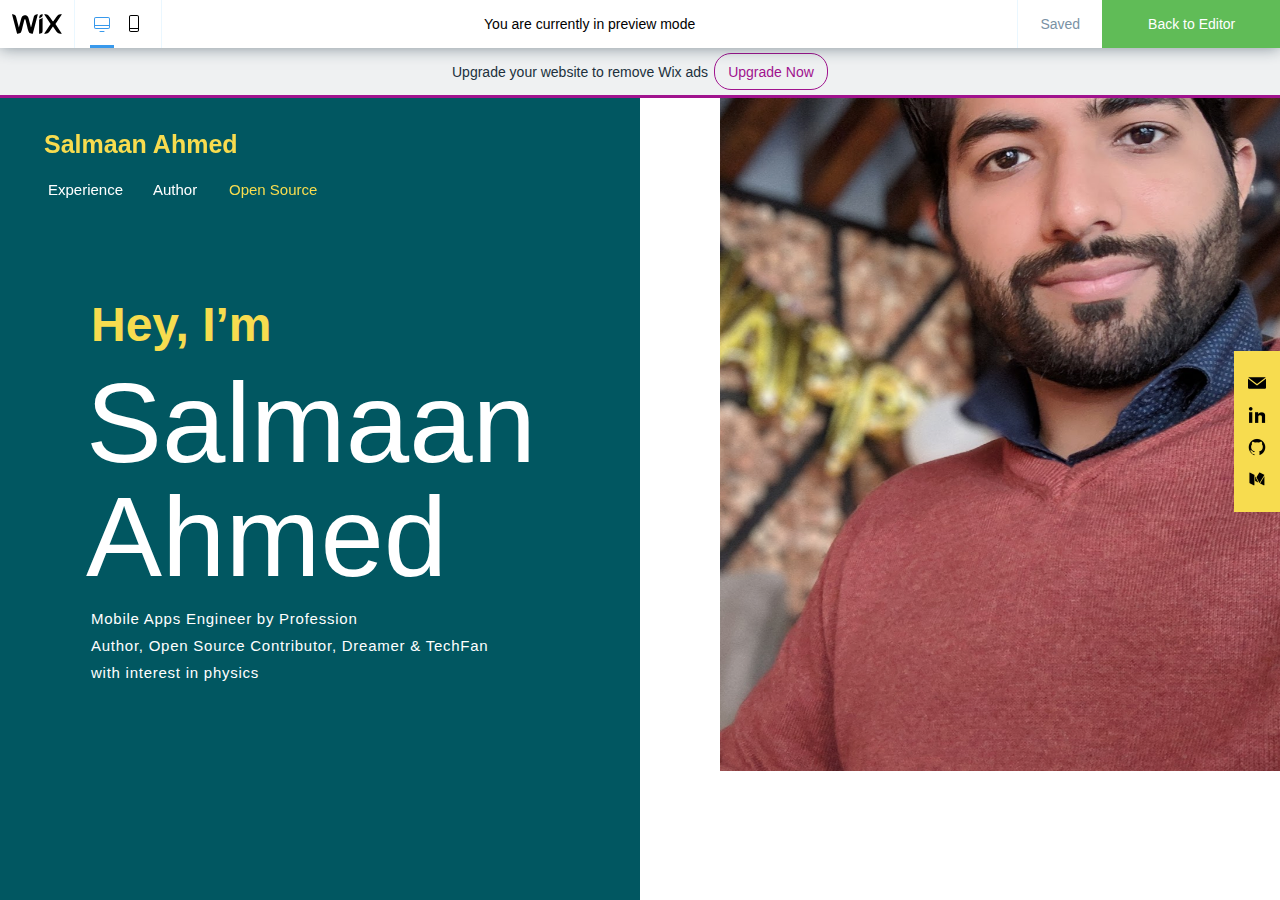
==== commit b6942605: "New theme" ====
--- a/index.htm
+++ b/index.htm
@@ -1,9 +1,96 @@
 <!DOCTYPE html>
-<!-- saved from url=(0027)https://yalantis.com/works/ -->
-<html xmlns="http://www.w3.org/1999/xhtml"><head><meta http-equiv="Content-Type" content="text/html; charset=UTF-8"><title>Case Studies – Full-Stack Mobile (iOS, Android) and Web App Design and Development at Yalantis</title><meta name="description" content="Yalantis helps brilliant brands conquer the digital world. Our portfolio includes projects for KPMG, UBS, Let’s Do It! World, and many other great organizations."><meta property="og:image" content="https://yalantis.com/assets/facebook-image-200be4bf7326f579dd0caca1b4c94174b1335a7ce0705d29685f7bfa073b4ca5.png"><meta name="csrf-param" content="authenticity_token"><meta name="csrf-token" content="6jz5cjHlUhPW5ylbJiuZ3tma089ClYuCMoN1ysnj8hB+wmZITpwjb4chHqIQMadKznwkvQMyLKSHlSVP5/9RaA=="><meta name="title" content="Case Studies – Full-Stack Mobile (iOS, Android) and Web App Design and Development at Yalantis"><meta name="viewport" content="width=device-width, initial-scale=1"><meta name="SKYPE_TOOLBAR" content="SKYPE_TOOLBAR_PARSER_COMPATIBLE"><script type="text/javascript" async="" src="./index_files/analytics.js"></script><script type="text/javascript" src="./index_files/0764.js" async="async"></script><link rel="shortcut icon" type="image/x-icon" href="https://yalantis.com/assets/favicons/favicon-5ac404b07a15ba0d33b3850fe3e211ca510834eabedac2f0afdec07c320a2e6e.ico"><link rel="shortcut icon" type="image/x-icon" href="https://yalantis.com/assets/favicons/favicon-16x16-15fd5c048195d69be9da4bf9d4256dd4606434b7e33d5ef2aeeb2509558b4113.png" sizes="16x16"><link rel="shortcut icon" type="image/x-icon" href="https://yalantis.com/assets/favicons/favicon-32x32-d038e6f291cb5c39f137fc78e7c1457589d632993475fa5118edacd0b92e080b.png" sizes="32x32"><link rel="shortcut icon" type="image/x-icon" href="https://yalantis.com/assets/favicons/favicon-96x96-80b52b8007ccd25b8ce4ffd47f614a973e64dc1fadf5e0d6fffd16605fa5482f.png" sizes="96x96"><link rel="shortcut icon" type="image/x-icon" href="https://yalantis.com/assets/favicons/favicon-194x194-0ab230a1f064dedbf3efdd15f105382a4dff6729e31c30454f544d3e9f65a35a.png" sizes="194x194"><link rel="apple-touch-icon" type="image/x-icon" href="https://yalantis.com/assets/favicons/apple-touch-icon-d2a0f12cb97926ac409de5d137a7902b42431bcb22065fa81f7d91afa3b5a7a8.png"><link rel="apple-touch-icon" type="image/x-icon" href="https://yalantis.com/assets/favicons/apple-touch-icon-precomposed-237f35b76614e9ad3c88eae342a8cc471cafc6617b997b710f2a176c7b3a076f.png"><link rel="mask-icon" href="https://yalantis.com/assets/favicons/safari-pinned-tab-f78503c9d10ceafaec66f541491043c5cf2bd5ce26355d37ddb12680fd7e87da.svg" color="#f16522"><link rel="apple-touch-icon" type="image/x-icon" href="https://yalantis.com/assets/favicons/apple-touch-icon-57x57-eb370c6531aacd0485405a42fe3b06de7a7ba6a15600379f6ec3004c59df7d4c.png" sizes="57x57"><link rel="apple-touch-icon" type="image/x-icon" href="https://yalantis.com/assets/favicons/apple-touch-icon-60x60-b6f77ba2204b29d0027a599fa48f86eb776ea3104c2c552d9362bcecc61f1244.png" sizes="60x60"><link rel="apple-touch-icon" type="image/x-icon" href="https://yalantis.com/assets/favicons/apple-touch-icon-72x72-bd5ebbdca5a8c31e13383a7993380ba9d95fc44ff6eb896e93c80e7bcaa8389e.png" sizes="72x72"><link rel="apple-touch-icon" type="image/x-icon" href="https://yalantis.com/assets/favicons/apple-touch-icon-76x76-df4a0dbb7ec1830ac4aee682e7aea7a6f87230d160640462b6d2f0cc8972a8be.png" sizes="76x76"><link rel="apple-touch-icon" type="image/x-icon" href="https://yalantis.com/assets/favicons/apple-touch-icon-114x114-a338e160b72204cba5fcedf79c1891c3831f6912f497512d77df331259f9a1d7.png" sizes="114x114"><link rel="apple-touch-icon" type="image/x-icon" href="https://yalantis.com/assets/favicons/apple-touch-icon-120x120-6932a022f977e8c30ca154fc0c9cce2987166a349d67298edf4f449374dc7427.png" sizes="120x120"><link rel="apple-touch-icon" type="image/x-icon" href="https://yalantis.com/assets/favicons/apple-touch-icon-144x144-c21254e446ee64dccbabf4f67e05dcaab423169598eee15eed086ad1555ac09a.png" sizes="144x144"><link rel="apple-touch-icon" type="image/x-icon" href="https://yalantis.com/assets/favicons/apple-touch-icon-152x152-80e44f2777ee1358613e7a9e7c457c9f578ce205a999c31e0bbef1b78a431055.png" sizes="152x152"><link rel="apple-touch-icon" type="image/x-icon" href="https://yalantis.com/assets/favicons/apple-touch-icon-180x180-d2a0f12cb97926ac409de5d137a7902b42431bcb22065fa81f7d91afa3b5a7a8.png" sizes="180x180"><link rel="manifest" href="https://yalantis.com/assets/favicons/manifest-d6d92e29b4ee4eb69318d8a0dd5a64419142f87bd97f2e385732129ceb7fa1b2.json"><meta name="msapplication-config" content="https://yalantis.com/assets/favicons/browserconfig-cc38834cf6dc3c517d841d63061e16beea5aa8267ecb8fd17b965554d9830e0a.xml"><link rel="stylesheet" media="screen" href="./index_files/application-11932c3b6c733ad63544ebec4ea2ae86da82e4d2f8cd500ddd69f8dc09b856c3.css"><!--[if lt IE 8]><script>document.getElementsByTagName('html')[0].className += ' lt-ie9'</script><![endif]--><!--[if lte IE 9]><script src="http://html5shiv.googlecode.com/svn/trunk/html5.js"></script><![endif]--><!--[if lt IE 9]><script src="js/libs/css3-mediaqueries.js"></script><![endif]--><script async="" src="./index_files/js"></script><script>
-  window.dataLayer = window.dataLayer || [];
-  function gtag(){dataLayer.push(arguments);}
-  gtag('js', new Date());
+<!-- saved from url=(0190)https://editor.wix.com/html/editor/web/renderer/edit/1f65aec4-a2d4-4919-9317-2e10ce7bb1a3?editorSessionId=268988cd-dc75-4b0f-81ce-0034c2ff83ae&metaSiteId=b83fc99b-1b1e-42e6-95ad-e180bc04254b -->
+<html class="no-js"><!--<![endif]--><head><meta http-equiv="Content-Type" content="text/html; charset=UTF-8">
+    
+<meta http-equiv="X-UA-Compatible" content="IE=Edge">
+<meta http-equiv="Cache-Control" content="no-cache">
 
-  gtag('config', "UA-31105176-1");
-</script></head><body class="scene--bg-white-smoke" data-page="works" data-action="index" style="overflow: auto;"><header class="page-header" style="background: linear-gradient(to left, rgba(245, 245, 245, 0.9), rgba(245, 245, 245, 0.9)); opacity: 1;"><div class="container"><a class="logo" rel="nofollow" href="https://yalantis.com/"><img class="logo__img" alt="Logo" src="./index_files/logo--light-393935d63fafc8045cc43f85f22d64a55b6b6a576b32e889704b3e1b906fb1f8.svg"></a><button id="headerButtonBurger" class="main-nav-toggler" type="button"><div class="icon-burger"><span class="icon-burger__bar"></span><span class="icon-burger__bar"></span><span class="icon-burger__bar"></span></div></button><nav class="main-nav"><ul class="main-nav__list"><li class="main-nav__item main-nav__item--home"><a rel="nofollow" class="main-nav__link" href="https://yalantis.com/">Home</a></li><li class="main-nav__item main-nav__item--active"><a rel="nofollow" class="main-nav__link" href="https://yalantis.com/works/">Works</a></li><li class="main-nav__item"><a rel="nofollow" class="main-nav__link" href="https://yalantis.com/technologies/">Technologies</a></li><li class="main-nav__item"><a rel="nofollow" class="main-nav__link" href="https://yalantis.com/services/">Services</a></li><li class="main-nav__item"><a rel="nofollow" class="main-nav__link" href="https://yalantis.com/company/">Company</a></li><li class="main-nav__item"><a rel="nofollow" class="main-nav__link" href="https://yalantis.com/blog/">Blog</a></li><li class="main-nav__item"><a rel="nofollow" class="btn btn--bordered" href="https://yalantis.com/contacts/">Contact us</a></li></ul></nav></div></header><main class="page-content"><section class="section section--top section--bg-white-smoke" data-bg="white-smoke" data-scroll-type="static"><div class="container"><div class="section__heading"><h1 class="section__title">Recent projects</h1><hr class="section__title-divider"><p class="section__intro">We create technology solutions for startups, small and medium-sized businesses, and enterprises. Our enterprise clients include Zillow Inc, UBS Bank, and KPMG</p></div></div></section><article class="recent-projects" style="background: linear-gradient(to left, rgb(1, 108, 185), rgb(42, 123, 181));"><section class="section section--project section--bg-kpmg"><div class="container"><div class="row"><div class="col col-sm-6"><div class="project__img-wrap"><img class="project__img" src="./index_files/kpmg-mockup-left@2x-3d43f9aeb7f3e285c75647000a411f91c1bd871ba3c01fef4061295d246825a6.png"></div></div><div class="col col-sm-6"><div class="project__desc"><h3 class="project__title">KPMG</h3><p class="project__subtitle">A mobile online communication channel for KPMG clients</p><ul class="project__tags tags-list"><li class="tags-list__item"><span class="tags-list__tag">Communication</span></li><li class="tags-list__item"><span class="tags-list__tag">iOS</span></li><li class="tags-list__item"><span class="tags-list__tag">Ukraine</span></li></ul><p class="project__content">KPMG was looking to improve communication between the company and its clients. We helped KPMG design and develop a mobile portal where clients can contact consultants or request a callback from a particular specialist in real time, depending on the nature of their question.</p><a class="btn btn--bordered btn--white btn--arrow" href="http://works.yalantis.com/kpmg/" rel="nofollow">See full case study</a></div></div></div></div></section><section class="section section--project section--bg-ecuris"><div class="container"><div class="row"><div class="col col-sm-6"><div class="project__img-wrap"><img class="project__img" src="./index_files/ecuris-mockup-right@2x-793c3f65cc95ce678ec317b15dfd69c37cfe1ac4d1dadc67f39956168dce50a1.png"></div></div><div class="col col-sm-6"><div class="project__desc"><h3 class="project__title">eCuris</h3><p class="project__subtitle">A healthcare communication platform for doctors, patients, and relatives</p><ul class="project__tags tags-list"><li class="tags-list__item"><span class="tags-list__tag">Healthcare</span></li><li class="tags-list__item"><span class="tags-list__tag">Web</span></li><li class="tags-list__item"><span class="tags-list__tag">USA</span></li></ul><p class="project__content">Helping two entrepreneurs from the US to improve the quality of healthcare in their country, we developed a medical platform that bridges the gap between patients and caregivers. eCuris lets patients, their relatives, and their doctors communicate and exchange health-related information.</p><a class="btn btn--bordered btn--white btn--arrow" href="http://works.yalantis.com/ecuris/" rel="nofollow">See full case study</a></div></div></div></div></section><section class="section section--project section--bg-brilliant-move"><div class="container"><div class="row"><div class="col col-sm-6"><div class="project__img-wrap"><img class="project__img" src="./index_files/brilliant-move-mockup-left@2x-f71bee0162ca0587b85ddb85d0810c89f096806e7cf3c1c53b40947aec7121f2.png"></div></div><div class="col col-sm-6"><div class="project__desc"><h3 class="project__title">Brilliant Move</h3><p class="project__subtitle">An on-demand delivery app for home and office moves</p><ul class="project__tags tags-list"><li class="tags-list__item"><span class="tags-list__tag">Transportation</span></li><li class="tags-list__item"><span class="tags-list__tag">iOS</span></li><li class="tags-list__item"><span class="tags-list__tag">USA</span></li></ul><p class="project__content">Brilliant Move Inc. wanted to respond to the change happening in the moving industry. We created three distinct products – apps for customers and delivery teams and an admin panel for managers – that simplified the business processes of this on-demand delivery service.</p><a class="btn btn--bordered btn--white btn--arrow" href="http://works.yalantis.com/brilliant-move/" rel="nofollow">See full case study</a></div></div></div></div></section><section class="section section--project section--bg-mul"><div class="container"><div class="row"><div class="col col-sm-6"><div class="project__img-wrap"><img class="project__img" src="./index_files/mul-mockup-right@2x-6fd53ab8431f96c638c4016d1efe749c2b02586e59084dd9a1c190bbfdd61ae9.png"></div></div><div class="col col-sm-6"><div class="project__desc"><h3 class="project__title">Mul</h3><p class="project__subtitle">An online shopping and delivery platform</p><ul class="project__tags tags-list"><li class="tags-list__item"><span class="tags-list__tag">On-demand delivery</span></li><li class="tags-list__item"><span class="tags-list__tag">Marketplace</span></li><li class="tags-list__item"><span class="tags-list__tag">Android</span></li><li class="tags-list__item"><span class="tags-list__tag">Kazakhstan</span></li></ul><p class="project__content">Mul is a platform connecting stores, couriers, and customers in Kazakhstan for shopping and on-demand delivery. Our client wanted to streamline UX and UI for the existing Mul apps on Android. We built a pure and simple architecture that truly optimized the service delivery time.</p><a class="btn btn--bordered btn--white btn--arrow" href="https://yalantis.com/works/mul/" rel="nofollow">See full case study</a></div></div></div></div></section><section class="section section--project section--bg-on-demand"><div class="container"><div class="row"><div class="col col-sm-6"><div class="project__img-wrap"><img class="project__img" src="./index_files/on-demand-mockup-left@2x-a8a1355c7f5e4b4e61814cef9498d5ef35832b0e17a29fb7b58b5a917d5c1771.png"></div></div><div class="col col-sm-6"><div class="project__desc"><h3 class="project__title">Delivery Platform</h3><p class="project__subtitle">A transportation app that connects delivery providers and consumers</p><ul class="project__tags tags-list"><li class="tags-list__item"><span class="tags-list__tag">Android</span></li><li class="tags-list__item"><span class="tags-list__tag">Transportation</span></li><li class="tags-list__item"><span class="tags-list__tag">Sweden</span></li></ul><p class="project__content">We developed a delivery management software that helps shippers to find suitable transport for their cargos and allows transportation providers to find delivery requests. Our task was to develop an Android app for carriers and shippers.</p><a class="btn btn--bordered btn--white btn--arrow" href="http://works.yalantis.com/move-app" rel="nofollow">See full case study</a></div></div></div></div></section><section class="section section--project section--bg-world-cleanup"><div class="container"><div class="row"><div class="col col-sm-6"><div class="project__img-wrap"><img class="project__img" src="./index_files/world-cleanup-mockup-right@2x-6bc1463c9b13d2f8fcc8c2921aa30280438137deca1ddd0423259c181c5085d7.png"></div></div><div class="col col-sm-6"><div class="project__desc"><h3 class="project__title">World Cleanup</h3><p class="project__subtitle">An app for the global environmental event against waste</p><ul class="project__tags tags-list"><li class="tags-list__item"><span class="tags-list__tag">Cross-platform</span></li><li class="tags-list__item"><span class="tags-list__tag">Non-profit</span></li><li class="tags-list__item"><span class="tags-list__tag">Estonia</span></li></ul><p class="project__content">World CleanUp Day is a global event that gathers millions of people to clean up waste together. We developed the second, enhanced version, of the app for this special event. The app helped organizers coordinate volunteers and third-party developers more effectively.</p><a class="btn btn--bordered btn--white btn--arrow" href="https://yalantis.com/works/world-cleanup/" rel="nofollow">See full case study</a></div></div></div></div></section><section class="section section--project section--bg-connect-home"><div class="container"><div class="row"><div class="col col-sm-6"><div class="project__img-wrap"><img class="project__img" src="./index_files/connect-home-mockup-left@2x-7257ffdce6e1839b8ede144774533587cdaf5e6d4da83d842b927743a77871bb.png"></div></div><div class="col col-sm-6"><div class="project__desc"><h3 class="project__title">Connect Home</h3><p class="project__subtitle">A smart home app to control household appliances</p><ul class="project__tags tags-list"><li class="tags-list__item"><span class="tags-list__tag">Smart home</span></li><li class="tags-list__item"><span class="tags-list__tag">iOS</span></li><li class="tags-list__item"><span class="tags-list__tag">Ukraine</span></li></ul><p class="project__content">ConnectHome, a company that manufactures smart home accessories – lights, switches, cameras, and more – needed to improve their existing solution for controlling household appliances to provide a better user experience. We created a fresh and appealing UI design so the ConnectHome app could retain its target audience and attract new investors.</p><a class="btn btn--bordered btn--white btn--arrow" href="http://works.yalantis.com/connecthome/" rel="nofollow">See full case study</a></div></div></div></div></section><section class="section section--project section--bg-homesway"><div class="container"><div class="row"><div class="col col-sm-6"><div class="project__img-wrap"><img class="project__img" src="./index_files/homesway-mockup-right@2x-ac0eed98e2e2f493f71da5c4ee5acc9520730f873a7252f5a32692afd5590de9.png"></div></div><div class="col col-sm-6"><div class="project__desc"><h3 class="project__title">HomeSway</h3><p class="project__subtitle">A real estate app for providing better home tour experiences</p><ul class="project__tags tags-list"><li class="tags-list__item"><span class="tags-list__tag">Real estate</span></li><li class="tags-list__item"><span class="tags-list__tag">iOS</span></li><li class="tags-list__item"><span class="tags-list__tag">Android</span></li><li class="tags-list__item"><span class="tags-list__tag">USA</span></li></ul><p class="project__content">We helped HomeSway provide better home tour experiences. For buyers, HomeSway brings a new way of organizing home tours. And while buyers are rating a home’s features, sellers can see real-time impressions as potential buyers walk through the home.</p><a class="btn btn--bordered btn--white btn--arrow" href="http://works.yalantis.com/homesway/" rel="nofollow">See full case study</a></div></div></div></div></section><section class="section section--project section--bg-jetjournal"><div class="container"><div class="row"><div class="col col-sm-6"><div class="project__img-wrap"><img class="project__img" src="./index_files/jetjournal-mockup-left@2x-be145c4d54caa70a3fcf1ce39097bcca015c986a075b567703ba938307063be5.png"></div></div><div class="col col-sm-6"><div class="project__desc"><h3 class="project__title">Jet Journal</h3><p class="project__subtitle">A social travel platform to document, search for, and plan trips</p><ul class="project__tags tags-list"><li class="tags-list__item"><span class="tags-list__tag">Travel</span></li><li class="tags-list__item"><span class="tags-list__tag">Social</span></li><li class="tags-list__item"><span class="tags-list__tag">iOS</span></li><li class="tags-list__item"><span class="tags-list__tag">USA</span></li><li class="tags-list__item"><span class="tags-list__tag">France</span></li></ul><p class="project__content">Helping two entrepreneurs from the US to disrupt the travel industry by building a social travel app where users can document that travel experiences, search for trips other users have taken, and plan their own future trips.</p><a class="btn btn--bordered btn--white btn--arrow" href="http://works.yalantis.com/jetjournal/" rel="nofollow">See full case study</a></div></div></div></div></section><section class="section section--project section--bg-growfit"><div class="container"><div class="row"><div class="col col-sm-6"><div class="project__img-wrap"><img class="project__img" src="./index_files/growfit-mockup-right@2x-de76f74d0d5472b2ac67232424e051f73f051aa88a8ce0c1af16cdc60fd68bc7.png"></div></div><div class="col col-sm-6"><div class="project__desc"><h3 class="project__title">GrowFit</h3><p class="project__subtitle">A nutrition app to help users keep track of their health</p><ul class="project__tags tags-list"><li class="tags-list__item"><span class="tags-list__tag">Health&amp;Fitness</span></li><li class="tags-list__item"><span class="tags-list__tag">iOS</span></li><li class="tags-list__item"><span class="tags-list__tag">India</span></li></ul><p class="project__content">Growfit helps users to keep an eye on their health by monitoring and analyzing their nutrition. We developed the second version of a diet and nutrition app from scratch. We improved the overall performance of the app and redesigned it. Also, we expanded Growfit’s functionality by adding a convenient in-app store with in-app payments and a map feature.  Now users can not only track their meal, but also to get healthy food right to their doorstep.</p><a class="btn btn--bordered btn--white btn--arrow" href="http://works.yalantis.com/growfit/" rel="nofollow">See full case study</a></div></div></div></div></section><section class="section section--project section--bg-talos"><div class="container"><div class="row"><div class="col col-sm-6"><div class="project__img-wrap"><img class="project__img" src="./index_files/talos-mockup-left@2x-b437b161e3fb68154a95d61aacb8464d8be56f13aa8322216aa0da71e06cf361.png"></div></div><div class="col col-sm-6"><div class="project__desc"><h3 class="project__title">Talos</h3><p class="project__subtitle">A mobile app that reinforces smart gym technology</p><ul class="project__tags tags-list"><li class="tags-list__item"><span class="tags-list__tag">Fitness</span></li><li class="tags-list__item"><span class="tags-list__tag">Android</span></li><li class="tags-list__item"><span class="tags-list__tag">USA</span></li></ul><p class="project__content">Talos is a brand-new workout tracking ecosystem that uses sensors and NFC technology to track all activity within the gym. We were challenged to build a strong and simple UI and UX for the most important part of the ecosystem – the Android application.</p><a class="btn btn--bordered btn--white btn--arrow" href="http://works.yalantis.com/talos/" rel="nofollow">See full case study</a></div></div></div></div></section><section class="section section--project section--bg-fitness-center-platform"><div class="container"><div class="row"><div class="col col-sm-6"><div class="project__img-wrap"><img class="project__img" src="./index_files/fitness-mockup-right@2x-cadb401604729f1e36570b67c4e7e396e0914d1782efc2d14aef93e756375df4.png"></div></div><div class="col col-sm-6"><div class="project__desc"><h3 class="project__title">Fitness Center Platform</h3><p class="project__subtitle">A smart solution to facilitate fitness center services</p><ul class="project__tags tags-list"><li class="tags-list__item"><span class="tags-list__tag">Fitness</span></li><li class="tags-list__item"><span class="tags-list__tag">Loyalty</span></li><li class="tags-list__item"><span class="tags-list__tag">iOS</span></li><li class="tags-list__item"><span class="tags-list__tag">Android</span></li><li class="tags-list__item"><span class="tags-list__tag">Qatar</span></li></ul><p class="project__content">We helped an innovative Saudi company build a complex, multi-tier fitness center platform consisting of a visitor app, a staff app, and a web-based admin panel. The app works with iBeacon technology to support all of the fitness center’s services.</p><a class="btn btn--bordered btn--white btn--arrow" href="http://works.yalantis.com/fitnesscenter" rel="nofollow">See full case study</a></div></div></div></div></section><section class="section section--project section--bg-booth"><div class="container"><div class="row"><div class="col col-sm-6"><div class="project__img-wrap"><img class="project__img" src="./index_files/booth-mockup-left@2x-73ccf1e307d86c0ec0fb098a9f506e5f711bb7341097976ce1f80f4fb68a4198.png"></div></div><div class="col col-sm-6"><div class="project__desc"><h3 class="project__title">Booth</h3><p class="project__subtitle">A unique social media platform with e-commerce capabilities</p><ul class="project__tags tags-list"><li class="tags-list__item"><span class="tags-list__tag">Ecommerce</span></li><li class="tags-list__item"><span class="tags-list__tag">Social media</span></li><li class="tags-list__item"><span class="tags-list__tag">iOS</span></li><li class="tags-list__item"><span class="tags-list__tag">Android</span></li><li class="tags-list__item"><span class="tags-list__tag">Kuwait</span></li></ul><p class="project__content">Boothapp is a mobile fashion marketplace that helps users from the Middle East manage goods and purchases in vendor profiles. We built iOS and Android apps with a flexible architecture and a great UI and UX design, to attract sellers and engage shoppers into using the platform.</p><a class="btn btn--bordered btn--white btn--arrow" href="https://yalantis.com/works/booth/" rel="nofollow">See full case study</a></div></div></div></div></section><section class="section section--project section--bg-pogo"><div class="container"><div class="row"><div class="col col-sm-6"><div class="project__img-wrap"><img class="project__img" src="./index_files/pogo-mockup-right@2x-e16b4966c82988ba46a85900f0fa258dcdb98215db63742452c3daabc8b88f90.png"></div></div><div class="col col-sm-6"><div class="project__desc"><h3 class="project__title">PoGo</h3><p class="project__subtitle">A travel app to explore cities on exciting quests</p><ul class="project__tags tags-list"><li class="tags-list__item"><span class="tags-list__tag">Travel</span></li><li class="tags-list__item"><span class="tags-list__tag">iOS</span></li><li class="tags-list__item"><span class="tags-list__tag">Egypt/UAE</span></li></ul><p class="project__content">We helped an entrepreneur from Egypt to design an engaging iOS platform for quests around cities. We began with an MVP to test the viability of the idea and make it easier for the client to find an investor.</p><a class="btn btn--bordered btn--white btn--arrow" href="http://works.yalantis.com/PoGo/" rel="nofollow">See full case study</a></div></div></div></div></section><section class="section section--project section--bg-vishnu"><div class="container"><div class="row"><div class="col col-sm-6"><div class="project__img-wrap"><img class="project__img" src="./index_files/vishnu-mockup-left@2x-86e9f56dc5f6ee2b2b51836014fd06d586707b7f31c26e6f0079924faf41712e.png"></div></div><div class="col col-sm-6"><div class="project__desc"><h3 class="project__title">Vishnu</h3><p class="project__subtitle">All-in-one productivity app</p><ul class="project__tags tags-list"><li class="tags-list__item"><span class="tags-list__tag">Ukraine</span></li><li class="tags-list__item"><span class="tags-list__tag">Productivity</span></li><li class="tags-list__item"><span class="tags-list__tag">Android</span></li></ul><p class="project__content">Trying to fix the problem of the overly fragmented productivity app industry, we designed Vishnu, a concept of self-productivity app that unites a to-do list, a powerful calendar, and notes in one place. The app let users capture all their important events, to-dos, and ideas and helps them organize their time more effectively.</p><a class="btn btn--bordered btn--white btn--arrow" href="http://works.yalantis.com/vishnu/" rel="nofollow">See full case study</a></div></div></div></div></section><section class="section section--project section--bg-workout-book"><div class="container"><div class="row"><div class="col col-sm-6"><div class="project__img-wrap"><img class="project__img" src="./index_files/workoutbook-mockup-right@2x-44864c6ae5f882efe174edebfaca732d20d54c150168259eb45e0cf4c91e2ca3.png"></div></div><div class="col col-sm-6"><div class="project__desc"><h3 class="project__title">Workout Book</h3><p class="project__subtitle">A design concept for a workout tracking app that records personal exercise routines</p><ul class="project__tags tags-list"><li class="tags-list__item"><span class="tags-list__tag">Fitness</span></li><li class="tags-list__item"><span class="tags-list__tag">iOS</span></li></ul><p class="project__content">Most modern workout apps are overloaded with functionality that users don’t need, look bad, and offer a poor user experience. We tried to fix that in our own workout log app concept.</p><a class="btn btn--bordered btn--white btn--arrow" href="http://works.yalantis.com/workout-book/" rel="nofollow">See full case study</a></div></div></div></div></section><section class="section section--project section--bg-snapbook"><div class="container"><div class="row"><div class="col col-sm-6"><div class="project__img-wrap"><img class="project__img" src="./index_files/snapbook-mockup-left@2x-704e0daf63e5a77b21976ad9761a159a9e899445e8f97634b1df3f6ffd2938d6.png"></div></div><div class="col col-sm-6"><div class="project__desc"><h3 class="project__title">Snapbook</h3><p class="project__subtitle">A mobile app for printing living memories</p><ul class="project__tags tags-list"><li class="tags-list__item"><span class="tags-list__tag">Ecommerce</span></li><li class="tags-list__item"><span class="tags-list__tag">iOS</span></li><li class="tags-list__item"><span class="tags-list__tag">Kuwait</span></li></ul><p class="project__content">We developed an app for editing images and designing unique photo creations including photo books, home decor, and gifts. Snapbook allows users to get a sense of the size and shape of a product with their image overlaid on it so they can see what the final result will look like.</p><a class="btn btn--bordered btn--white btn--arrow" href="http://works.yalantis.com/snapbook/" rel="nofollow">See full case study</a></div></div></div></div></section><section class="section section--project section--bg-autoportal"><div class="container"><div class="row"><div class="col col-sm-6"><div class="project__img-wrap"><img class="project__img" src="./index_files/autoportal-mockup-right@2x-52dd9fa0c5140b147e5533980d6324c82d3f3252736fbcbde08b70b9b7d03073.png"></div></div><div class="col col-sm-6"><div class="project__desc"><h3 class="project__title">Autoportal</h3><p class="project__subtitle">Porting the Largest Marketplace for Cars to iOS and Android</p><ul class="project__tags tags-list"><li class="tags-list__item"><span class="tags-list__tag">Marketplace</span></li><li class="tags-list__item"><span class="tags-list__tag">iOS</span></li><li class="tags-list__item"><span class="tags-list__tag">Android</span></li><li class="tags-list__item"><span class="tags-list__tag">India</span></li></ul><p class="project__content">We helped a business owner from India improve his position within the Indian car market by developing a mobile marketplace for selling and buying used automobiles.</p><a class="btn btn--bordered btn--white btn--arrow" href="http://works.yalantis.com/autoportal/" rel="nofollow">See full case study</a></div></div></div></div></section><section class="section section--project section--bg-bro"><div class="container"><div class="row"><div class="col col-sm-6"><div class="project__img-wrap"><img class="project__img" src="./index_files/bro-mockup-left@2x-2b6d804f8b860949661852d1f3e6bc9f236855ac98257d65cb778bc56e33fa73.png"></div></div><div class="col col-sm-6"><div class="project__desc"><h3 class="project__title">Bro</h3><p class="project__subtitle">A social app for bromance, chatting, and dating</p><ul class="project__tags tags-list"><li class="tags-list__item"><span class="tags-list__tag">Dating</span></li><li class="tags-list__item"><span class="tags-list__tag">iOS</span></li><li class="tags-list__item"><span class="tags-list__tag">Android</span></li><li class="tags-list__item"><span class="tags-list__tag">USA</span></li></ul><p class="project__content">We created a welcoming, friendly environment where any man can find a date, a friend to chat with, or a long-term romance.</p><a class="btn btn--bordered btn--white btn--arrow" href="http://works.yalantis.com/bro/" rel="nofollow">See full case study</a></div></div></div></div></section><section class="section section--project section--bg-anniversary"><div class="container"><div class="row"><div class="col col-sm-6"><div class="project__img-wrap"><img class="project__img" src="./index_files/baloons-left@2x-474a4819f023f2047df1810f4edf3fe624698c7d165e9a3a51f4488f10de05d9.png"></div></div><div class="col col-sm-6"><div class="project__desc"><h3 class="project__title">We’re 10!</h3><p class="project__subtitle">A decade of solving your challenges</p><ul class="project__tags tags-list"><li class="tags-list__item"><span class="tags-list__tag">Anniversary</span></li><li class="tags-list__item"><span class="tags-list__tag">Recap</span></li><li class="tags-list__item"><span class="tags-list__tag">Yalantis</span></li></ul><p class="project__content">10 years ago Yalantis made its first steps towards who we are now. It’s a pleasure for us to share our story with you and invite you to join us celebrating. Cheers!</p><a class="btn btn--bordered btn--white btn--arrow" href="http://works.yalantis.com/ten-year-anniversary" rel="nofollow">See full case study</a></div></div></div></div></section></article><section class="section section--contacts section--bg-black" data-bg="black" data-scroll-type="hide-header" data-offset="-75" data-duration=".1" data-trigger-hook="0"><div class="container"><div class="sender"><div class="sender__content"><div class="section__heading"><h2 class="section__title">Got a project in mind?</h2><p class="section__intro section__intro--sm">Tell us about the idea for your project and, together, we can develop the perfect solution for your business.</p></div><div class="section__control" style="opacity: 1; transform: matrix(1, 0, 0, 1, 0, 0);"><button class="btn btn--primary form-toggler" type="button">Drop us a message</button></div><form class="form form-contacts" id="new_contact" enctype="multipart/form-data" action="https://yalantis.com/contacts/" accept-charset="UTF-8" method="post" novalidate="novalidate"><input name="utf8" type="hidden" value="✓"><input type="hidden" name="authenticity_token" value="VxATDjj7ZwtUi1pvCKm/+ISUN3E1VLUXhOV1XTdEabTD7ow0R4IWdwVNbZY+s4Fsk3LAA3TzEjEx8yXYGVjKzA=="><div class="row"><div class="col col-sm-6"><div class="form-field"><label class="form-field__label">Your full name</label><input class="form-field__input" tabindex="1" type="text" name="contact[name]" id="contact_name"></div></div><div class="col col-sm-6"><div class="form-field"><label class="form-field__label">Your email address</label><input class="form-field__input" tabindex="2" type="text" name="contact[email]" id="contact_email"></div></div><div class="form-input-holder honeypot" hidden=""><input type="text" name="contact[nickname]" id="contact_nickname"><span>Do not fill in this field. It is an anti-spam measure.</span></div></div><div class="row"><div class="col"><div class="form-tags"><p class="form-tags__label">Pick necessary services (optional)</p><ul class="tags-list"><li class="tags-list__item"><div class="form-tag"><label class="form-tag__label" tabindex="3"><input class="form-tag__input" type="checkbox" value="Web" name="contact[help_types][]" id="contact_help_types_web"> Web </label></div></li><li class="tags-list__item"><div class="form-tag"><label class="form-tag__label" tabindex="4"><input class="form-tag__input" type="checkbox" value="iOS" name="contact[help_types][]" id="contact_help_types_ios"> iOS </label></div></li><li class="tags-list__item"><div class="form-tag"><label class="form-tag__label" tabindex="5"><input class="form-tag__input" type="checkbox" value="Android" name="contact[help_types][]" id="contact_help_types_android"> Android </label></div></li><li class="tags-list__item"><div class="form-tag"><label class="form-tag__label" tabindex="6"><input class="form-tag__input" type="checkbox" value="UI/UX Design" name="contact[help_types][]" id="contact_help_types_uiux_design"> UI/UX Design </label></div></li><li class="tags-list__item"><div class="form-tag"><label class="form-tag__label" tabindex="7"><input class="form-tag__input" type="checkbox" value="Other" name="contact[help_types][]" id="contact_help_types_other"> Other </label></div></li></ul></div></div></div><div class="row"><div class="col"><div class="form-slider"><p class="form-slider__label"> Your budget (optional) <span class="form-slider__adverb"></span><span class="form-slider__amount"></span></p><input class="form-slider__input" value="0" type="text" name="contact[budget]" id="contact_budget"><div class="form-slider__scale ui-slider ui-corner-all ui-slider-horizontal ui-widget ui-widget-content ui-draggable ui-draggable-handle" tabindex="9"><div class="ui-slider-range ui-corner-all ui-widget-header ui-slider-range-min" style="width: 0%;"></div><span tabindex="0" class="ui-slider-handle ui-corner-all ui-state-default" style="left: 0%;"></span><span class="form-slider__scale-dot" style="left: 0%;"></span><span class="form-slider__scale-dot" style="left: 20%;"></span><span class="form-slider__scale-dot" style="left: 40%;"></span><span class="form-slider__scale-dot" style="left: 60%;"></span><span class="form-slider__scale-dot" style="left: 80%;"></span><span class="form-slider__scale-dot" style="left: 100%;"></span></div></div></div></div><div class="row"><div class="col"><div class="form-field form-field--textarea"><label class="form-field__label">About your project</label><textarea class="form-field__input" tabindex="10" name="contact[comment]" id="contact_comment" style="overflow-x: hidden; overflow-wrap: break-word;"></textarea><div class="form-file"><label class="form-file__label" tabindex="11"><input id="attach-file-button" class="form-file__input" type="file" multiple=""></label></div></div><ul class="attached-files" id="contacts-attach-list"></ul></div></div><div class="row"><div class="col col-sm-6"><div class="form-checkbox"><label class="form-checkbox__label contact-label" tabindex="12"><input name="contact[privacy_policy_accepted]" type="hidden" value="true"><input class="form-checkbox__input accept-required" type="checkbox" value="false" name="contact[privacy_policy_accepted]" id="contact_privacy_policy_accepted"> I accept your </label><a class="form-checkbox__link policy_link" rel="nofollow" target="_blank" href="https://yalantis.com/privacy-policy/">Privacy Policy</a></div></div><div class="col col-sm-6"><div class="form-checkbox"><label class="form-checkbox__label contact-label" tabindex="13"><input name="contact[send_nda]" type="hidden" value="true"><input class="form-checkbox__input" type="checkbox" value="false" name="contact[send_nda]" id="contact_send_nda"> Send me NDA </label></div></div></div><div class="row"><div class="col form-controls"><input type="submit" name="commit" value="Send message" class="btn btn--bordered" id="btnSend" tabindex="14" data-disable-with="Send message"></div></div></form></div><div class="form-confirmation"><div class="form-confirmation__wrapper"><div class="form-confirmation__arrow"><svg version="1.1" id="Layer_1" xmlns="http://www.w3.org/2000/svg" x="0px" y="0px" width="150px" height="150px" viewBox="0 0 150 150" xml:space="preserve"><polyline class="form-confirmation__arrow--svg" fill="none" stroke="#ff5300" stroke-linejoin="round" stroke-linecap="round" stroke-width="12" stroke-miterlimit="10" points="22,70 60,110 126,25"></polyline></svg></div><div class="form-confirmation__text"><p class="form-confirmation__title">Got it!</p><p class="form-confirmation__message">Keep an eye on your inbox. We’ll be in touch shortly.</p><p class="form-confirmation__message">Meanwhile, you can explore our hottest case studies and read client feedback on Clutch.</p><p class="form-confirmation__message form-confirmation__message--mob">Keep an eye on your inbox. We’ll be in touch shortly. Meanwhile, you can explore our hottest case studies and read client feedback on Clutch.</p></div><a class="btn btn--arrow feedback-link" href="https://clutch.co/profile/yalantis" rel="nofollow" target="_blank">See our Clutch reviews</a></div></div></div></div></section></main><div class="cookies"><div class="container"><div class="row"><div class="col"><p class="cookies__text">We use cookies to personalize our service and to improve your experience on the website and its subdomains. We also use this information for analytics.</p></div><div class="col"><ul class="controls-list"><li class="controls-list__item"><button class="btn btn--bordered">Got it!</button></li><li class="controls-list__item"><a class="cookies__link" href="https://yalantis.com/works/privacy-policy.html" rel="nofollow">More info</a></li></ul></div></div></div></div><footer class="page-footer"><div class="container"><div class="row"><div class="col"><a class="logo" rel="nofollow" href="https://yalantis.com/"><img class="logo__img" alt="Logo" src="./index_files/logo--light-393935d63fafc8045cc43f85f22d64a55b6b6a576b32e889704b3e1b906fb1f8.svg"></a><p>Full-stack mobile (iOS, Android) and web app design and development company.</p></div><div class="col" style="top:0;"><nav class="main-nav"><ul class="main-nav__list"><li class="main-nav__item main-nav__item--active"><a rel="nofollow" class="main-nav__link" href="https://yalantis.com/works/">Works</a></li><li class="main-nav__item"><a rel="nofollow" class="main-nav__link" href="https://yalantis.com/technologies/">Technologies</a></li><li class="main-nav__item"><a rel="nofollow" class="main-nav__link" href="https://yalantis.com/services/">Services</a></li><li class="main-nav__item"><a rel="nofollow" class="main-nav__link" href="https://yalantis.com/company/">Company</a></li><li class="main-nav__item"><a rel="nofollow" class="main-nav__link" href="https://yalantis.com/blog/">Blog</a></li><li class="main-nav__item"><a rel="nofollow" class="main-nav__link" href="https://yalantis.com/contacts/">Contacts</a></li></ul></nav></div><div class="col"><ul class="socials"><li class="socials__item"><a class="socials__link" href="https://www.facebook.com/Yalantis" title="Facebook" target="_blank" rel="nofollow"><img class="socials__icon" alt="" src="./index_files/icon-facebook-56e7d31a72b9625d82cd9b706be2cef841382f92800d88af6c65418b12fe621b.svg"></a></li><li class="socials__item"><a class="socials__link" href="https://twitter.com/yalantis" title="Twitter" target="_blank" rel="nofollow"><img class="socials__icon" alt="" src="./index_files/icon-twitter-577a8f11cf67cbd12f054cd5e974b2de82c21ff4d4310f5b7f168911cd9b3622.svg"></a></li><li class="socials__item"><a class="socials__link" href="https://github.com/Yalantis" title="Github" target="_blank" rel="nofollow"><img class="socials__icon" alt="" src="./index_files/icon-github-9edf17205f23c1bf30e497f312e6e39ec5d5c4b2a643dcb36771853707e49604.svg"></a></li><li class="socials__item"><a class="socials__link" href="https://dribbble.com/yalantis" title="Dribbble" target="_blank" rel="nofollow"><img class="socials__icon" alt="" src="./index_files/icon-dribbble-61dcefb6babb13de7a387004016a179f2239bb603af8295f6e2c2e2dad523f8e.svg"></a></li><li class="socials__item"><a class="socials__link" href="https://www.behance.net/yalantis" title="Behance" target="_blank" rel="nofollow"><img class="socials__icon" alt="" src="./index_files/icon-behance-9213fe4bfe01f95a3cb78fa963e355818d89bfe85c92b31551ed45a9b1974fbf.svg"></a></li></ul><button id="footerButton" class="btn btn--bordered" type="button" rel="nofollow">Stay tuned for our updates</button></div></div><div class="row"><div class="col"><small class="copyright">©Copyright&nbsp;2019&nbsp;Yalantis – Full-stack mobile (iOS, Android) and web app design and development company. All Rights Reserved</small><a class="privacy-policy" href="https://yalantis.com/privacy-policy/">Privacy Policy</a></div></div></div></footer><div class="modal"><button id="modalButtonClose" class="modal__close-btn" type="button"></button><div class="container"><div class="sender"><div class="sender__subscribe"><div class="modal__heading"><h3 class="modal__title">Learn about digitalization with our newsletter</h3><p class="modal__intro">We’ll send how-to articles, case studies, and Yalantis updates to your inbox every Thursday!</p></div><form id="form-subscribe" class="form" action="https://yalantis.com/works/" novalidate="novalidate"><div class="row"><div class="col"><div class="form-field"><label class="form-field__label">Enter your email address</label><input class="form-field__input modal-input" name="subscription[email]" type="text"></div></div></div><div class="row"><div class="col"><div class="form-checkbox"><label class="form-checkbox__label" tabindex="12"><input class="form-checkbox__input checkbox-required" type="checkbox" name="subscription[privacy_policy_accepted]" id="subscription_privacy_policy_accepted"><span class="checkmark"></span> I accept your </label><a class="form-checkbox__link" rel="nofollow" target="_blank" href="https://yalantis.com/privacy-policy/">Privacy Policy</a></div></div></div><button class="btn btn--bordered" type="submit">Subscribe</button></form></div><div id="subscribe-complete" class="confirmation" style="display: none;"><div class="subscribe-confirmation__arrow"><svg version="1.1" id="Layer_1" xmlns="http://www.w3.org/2000/svg" x="0px" y="0px" width="150px" height="150px" viewBox="0 0 150 150" xml:space="preserve"><polyline class="subscribe-confirmation__arrow--svg" fill="none" stroke="#ff5300" stroke-linejoin="round" stroke-linecap="round" stroke-width="12" stroke-miterlimit="10" points="22,70 60,110 126,25"></polyline></svg></div><h3>You're in now! Get ready to become<br>even more tech-savvy.</h3><p>You can always unsubscribe if you get bored.</p></div></div></div></div><script src="./index_files/application-c918f6d0b2ff0554d8a188833ed4738ec950ba1b1115fc04d3b4d0a5f6f80f03.js"></script><script src="./index_files/main-90f2c0029c6de509335f7f82c5587e441e1648ab614abe5c4f61cc7bd303e4d6.js"></script><script src="./index_files/main-78d436cc13cb340fd1cec66ed506d3aacb3ea3595d699b53e800b0cdd23c280b.js"></script><script src="./index_files/mapbox-gl.js"></script></body></html>+    <title>Wix Website Editor - profile</title>
+    
+    <link rel="icon" type="image/png" href="https://www.wix.com/favicon.ico">
+
+        <script type="text/javascript" async="" src="./index_files/script.js"></script><script async="" src="./index_files/main.532239b0.js"></script><script async="" src="./index_files/uwt.js"></script><script async="" src="./index_files/fbevents.js"></script><script type="text/javascript" async="" src="./index_files/core.js"></script><script type="text/javascript" async="" src="./index_files/f.txt"></script><script type="text/javascript" async="" src="./index_files/f.txt"></script><script type="text/javascript" async="" src="./index_files/bat.js"></script><script type="text/javascript" async="" src="./index_files/f.txt"></script><script type="text/javascript" async="" src="./index_files/f.txt"></script><script type="text/javascript" async="" src="./index_files/2477.js"></script><script type="text/javascript" async="" src="./index_files/f.txt"></script><script type="text/javascript" async="" src="./index_files/analytics.js"></script><script type="text/javascript" async="" src="./index_files/ga.js"></script><script async="" src="./index_files/gtm.js"></script><script>(function(w,d,s,l,i){w[l]=w[l]||[];w[l].push({'gtm.start': new Date().getTime(),event:'gtm.js'});var f=d.getElementsByTagName(s)[0], j=d.createElement(s),dl=l!='dataLayer'?'&l='+l:'';j.async=true;j.src= 'https://www.googletagmanager.com/gtm.js?id='+i+dl;f.parentNode.insertBefore(j,f); })(window,document,'script','dataLayer','GTM-MDD5C4');</script>
+    <script src="./index_files/raven.min.js" crossorigin="anonymous"></script>
+<script>Raven.config('https://4d1e0b01a809422482353702d318fae6@sentry.io/262640').install();</script>
+    <script type="text/javascript">
+    (function () {
+        var fedOpsAppName = 'santa-editor';
+        window.fedops = window.fedops || {};
+        window.fedops.apps = window.fedops.apps || {};
+        window.fedops.apps[fedOpsAppName] = { startLoadTime: window.performance && window.performance.now && window.performance.now() };
+        window.fedops.sessionId = 'xxxxxxxx-xxxx-4xxx-yxxx-xxxxxxxxxxxx'.replace(/[xy]/g, function(c) { var r = Math.random()*16|0, v = c == 'x' ? r : (r&0x3|0x8); return v.toString(16); });
+        (new Image()).src = '//frog.wix.com/fed?appName=' + fedOpsAppName + '&src=72&evid=14&session_id=' + window.fedops.sessionId;
+    })();
+</script>
+    <link rel="stylesheet" href="./index_files/editor.css" type="text/css">
+    
+    <script type="text/javascript">
+        var editorModel =  {"siteHeader":{"id":"1f65aec4-a2d4-4919-9317-2e10ce7bb1a3","userId":"e51896d5-f582-4c81-9c4e-b564a8653990","revision":36,"version":1571727353980,"applicationType":"HtmlWeb","documentType":"document","published":false,"pageIdList":{"masterPageJsonFileName":"e51896_2b32f5191f684d95d920aa716bf2900b_36.json","topology":["https:\/\/static.wix.com\/sites\/{filename}.z?v=3","https:\/\/fallback.wix.com\/wix-html-editor-pages-webapp\/pageForEditor\/{filename}?v=3"],"pages":[{"pageId":"vtg7t","title":"Home","pageJsonFileName":"e51896_c75a34cc1e8633acdd2ec72ac8251771_36.json"},{"pageId":"beidj","title":"Bio","pageJsonFileName":"e51896_f1a6bee65dcd38fd8c3cbe4723f35e20_1.json"}]},"originalTemplateId":"36e4a599-4a2a-45a5-b573-e713d4501232"},"metaSiteId":"b83fc99b-1b1e-42e6-95ad-e180bc04254b","mode":"nodebug","selenium":false,"firstSave":false,"serviceMappings":{"2":{"idInMetaSite":2,"idInApp":"1f65aec4-a2d4-4919-9317-2e10ce7bb1a3","applicationType":"HtmlWeb"}},"metaSiteData":{"siteName":"profile","title":"","favicon":"","metaTags":[{"name":"description","value":"","property":false},{"name":"fb_admins_meta_tag","value":"","property":false},{"name":"keywords","value":"","property":false}],"thumbnail":"","premiumFeatures":[],"indexable":true,"suppressTrackingCookies":false,"adaptiveMobileOn":true,"externalUriMappings":[],"ogImage":""},"publicUrl":"https:\/\/salmaanahmedz.wixsite.com\/profile","editorSessionId":"72f7f71c-d8b3-44ca-9989-34e8d1cea743","usedMetaSiteNames":["website","profile","website-1"],"runningExperiments":{"promoteSEOTab":"new","se_repeater_direction":"new","sv_comboboxPlaceholderStyle":"new","se_wixFormsControllerType":"new","se_backToTopButton":"new","se_platformWidgetsAddPanel":"new","specs.wos.displayEvents":"true","se_checkboxGroupAddPanel":"new","se_corvidAllowDeleteRoutersJs":"new","se_subNavigationEntireAddPanel":"new","specs.media.MediaManager3":"true","se_wixVideo_addPanel_grid":"true","se_topBarMobileExposure":"topBarLeftSectionToggle","specs.wos.businessManagerPhase5":"true","se_corvidContentChange":"new","specs.media-manager-g6.NewCheckout":"true","se_removeSameViewMode":"new","se_mediaPanelShowRecommendedMedia":"false","se_lineComponent":"new","se_wixBooking_bizMgrImprovement":"new","se_storesRelatedItems":"new","se_toggleDomOrderSave":"new","se_addVectorImageConnect":"new","snapToSimilarSize":"new","se_googleMapsRevamp":"new","searchSuggestions":"old","se_progressBarAddPanel":"new","se_extendDataCorruptionReloadPanel":"new","specs.market.remove-ng-webapp":"true","pagesPanelBlogTab":"new","se_wixFormsPaymentSection":"new","se_propertiesPanelInMobileEditor":"new","se_wixCodeOffsetToLinesCols":"new","se_migrateToMeshScreen":"all","se_audioPlayerRemoveAutoplay":"old","se_advancedA11y":"new","se_fixMultilingualInstallation":"new","se_personalSale":"new","se_wixCodeMoveNodeModulesToRoot":"new","se_wixBooking_AddPanel":"new","se_multilingualDropPanelToggles":"new","se_contactFormSaveEmailDetailsEncrypted":"new","searchAddPanel":"true","se_showMediaManagerPanel":"new","WixStoresLaunch":"new","se_unifiedChatWidget":"new","se_addHelpToRightClickMenu":"new","sv_moveWixCodeToViewerApp":"new","se_appStudioAppMenu":"new","specs.media.MediaManager3Migrate":"true","se_accessibilityPanel":"new","se_contactFormWixFormsEntryPoint":"new","se_platformPremiumGfpp":"new","se_videobox_transparent":"new","leftTreeAddPageAction":"new","se_wixCodeLocalMode":"new","se_appBuilderPropertyAsSchema":"new","se_santaMembers":"new","se_audioPlayerWixMusic":"old","se_japaneseFonts":"new","sv_inputElementsLabelMobileHooks":"new","specs.market.AscendUpgrade":"true","se_wixBooking_businessPlan_Terminology":"old","mobileTextScaleGFPP":"new","specs.abTranslate.santa-editor.abSpec-CorvidDropMenuText":"1","se_fedopsLogger":"new","se_unitedVideoPlayer":"new","se_menuAsContainer":"new","se_mediaPanelAddSection":"B","se_customRegistrationPagesPanel":"new","se_openNewPackagePickerInEditor":"new","se_publishNotAlwaysSaving":"new","se_wixFormsInContactSection":"new","se_wixBooking_offeringListWidgetFT":"new","se_mediaPanelIcon":"C","specs.market.newPricingLabel":"false","se_appStudioPackagesView":"new","mobileAnimationsSplit":"new","se_disableIframeRenderDuringInstallation":"new","se_mediaPanelColor":"orange","se_wixCodeJobScheduler":"new","specs.wos.displayOldBlog":"true","se_tv_colorizing":"new","se_fileUploaderVideo":"new","se_ssrCacheTogglePagesPanel":"new","se_refreshForAscend":"new","se_notificationCenter":"oneLineNotificationWithSound","se_wixBooking_WidgetPhase1_5FT":"new","se_mobileWelcomeScreenPanel":"new","se_disableAddCompleteSave":"new","se_menuAddPanelWithAnchors":"new","se_vector_image_shadow":"new","se_connectAppWidget":"new","specs.wos.DisplayPhotoAlbums":"true","specs.market.ShowHeaderInEditor":"false","se_appStudioFullstory":"new","se_hideLinkTarget":"new","specs.wos.PrefetchBizMgrFromEditor":"new","specs.wixCode.DisplayReleaseManager":"true","se_newBlogPagesPanel":"new","eventsSection":"new","se_topBarSettingsMenu":"newA","se_openAddPanelAfterAppInstall":"new","se_wixFormsStripAddPanel":"new","se_wixDataExternalDbDriver":"new","se_refreshOnConcurrentEditing":"new","se_audioPlayerConnectToDB":"new","se_video_help_top_bar":"new","se_corvidWelcomeScreen":"new","se_multilingual":"new","se_removeInteractiveContactSection":"new","specs.abTranslate.santa-editor.abSpec-corvidTopBar":"2","se_codeEditorUndoRedoStack":"new","specs.wos.businessManagerPhase4":"true","se_mediaPanelNewTexts":"true","se_labelsRequiredIndecation":"new","se_audioPlayerAddPanel":"new","se_mediaBackgroundPadding":"new","se_autoCachingUiSSR":"old","se_richTextBoxAddPanel":"new","displayWixAdsNewVersion":"new","se_instanceInAuthorizationHeader":"new","se_contactFormNewKeywordsEndpoint":"new","se_mobileBrowserThemeColorPanel":"new","se_contactFormPhishingDetection":"new","se_wixFormsAddPanelNewJobApplication":"new","se_addPanel_vectorArt_featuredSection":"new","se_inputElementsBorderPosition":"new","se_dataBindingOutOfDevMode":"new","se_wixFormsLoader":"new","se_QuickActionBarAddress":"new","se_mediaPanelExtendedSearch":"true","se_vector_image_flip":"new","se_expandNewBlogButton":"old","specs.market.cta_install_add":"true","specs.wos.DisplayVideo":"true","se_obMigrationFlow":"new","se_blockOnViewerChangedDuringPlatformAppInstallation":"new","santa-editor.se_musicPlayerYoutubeError":"true","renameSeoTabs":"new","specs.wus.useNewUploadButton":"false","searchExpandableLayout":"old","se_presentBlogMigration":"new","specs.wus.useNewDropdown":"false","se_removeGooglePlus":"new","se_datePicker_dayToStart":"new","se_dealerInPostPublish":"new","specs.wixCode.FriendlyCollectionNames":"true","se_autosavePlatform":"new","se_wixBooking_6thButtonImprovementsFT":"new","se_wixCodePresetsInAddPanel":"new","specs.cashier.SePayButton":"true"},"languageCode":"en","metaSiteTemplate":false,"siteMetaData":{"preloader":{"uri":"","enabled":false},"contactInfo":{"companyName":"","phone":"","fax":"","email":"","address":""},"hasMobileStructure":false,"quickActions":{"socialLinks":[],"colorScheme":"dark","configuration":{"quickActionsMenuEnabled":false,"navigationMenuEnabled":true,"phoneEnabled":false,"emailEnabled":false,"addressEnabled":false,"socialLinksEnabled":false}},"headTags":"","renderHints":{"containsTPA":false,"isMeshReady":true,"containsAppPart":false,"containsAppPart2":false}},"previewUrl":"https:\/\/editor.wix.com\/html\/editor\/web\/renderer\/render\/document\/1f65aec4-a2d4-4919-9317-2e10ce7bb1a3?metaSiteId=b83fc99b-1b1e-42e6-95ad-e180bc04254b&editorSessionId=72f7f71c-d8b3-44ca-9989-34e8d1cea743","permissionsInfo":{"loggedInUserId":"e51896d5-f582-4c81-9c4e-b564a8653990","ownerId":"e51896d5-f582-4c81-9c4e-b564a8653990","loggedInUserRoles":[{"role":"owner"}]},"geo":"PAK","metaSiteFlags":["UseHttps","UrlMigrated"]}; var serviceTopology = {"scriptsLocationMap":{"dealer-client-api":"https://static.parastorage.com/services/dealer-client-api/1.173.0","dealer-react-viewer":"https://static.parastorage.com/services/dealer-react-viewer/1.36.0","santa-editor":"https://static.parastorage.com/services/santa-editor/1.7392.0","wix-code-viewer-app":"https://static.parastorage.com/services/wix-code-viewer-app/1.264.0","react-dealer-viewer":"https://static.parastorage.com/services/react-dealer-viewer/1.170.0","dbsm-viewer-app":"https://static.parastorage.com/services/dbsm-viewer-app/1.776.0","fallback-viewer-app":"https://static.parastorage.com/services/fallback-viewer-app/1.0.0","wix-bolt":"https://static.parastorage.com/services/wix-bolt/1.3945.0","responsive-editor-platform":"https://static.parastorage.com/services/responsive-editor-platform/1.25.0","dealer-cms-translations":"https://static.parastorage.com/services/dealer-cms-translations/1.1602.0","wix-music-embed":"https://static.parastorage.com/services/wix-music-embed/1.26.0","santa-resources":"https://static.parastorage.com/services/santa-resources/1.2.0","wixapps":"https://static.parastorage.com/services/wixapps/2.486.0","js-platform-editor-sdk":"https://static.parastorage.com/services/js-platform-editor-sdk/1.333.0","ecommerce":"https://static.parastorage.com/services/ecommerce/1.203.0","advanced-seo-client":"https://static.parastorage.com/services/advanced-seo-client/1.391.0","dbsm-editor-app":"https://static.parastorage.com/services/dbsm-editor-app/1.951.0","santa-platform-apps-container":"https://static.parastorage.com/services/santa-platform-apps-container/1.171.0","langs":"https://static.parastorage.com/services/langs/2.577.0","responsive-editor":"https://static.parastorage.com/services/responsive-editor/1.404.0","semi-native-sdk":"https://static.parastorage.com/services/semi-native-sdk/1.8.0","automation":"https://static.parastorage.com/services/automation/1.23.0","wix-code-editor-app":"https://static.parastorage.com/services/wix-code-editor-app/1.314.0","web":"https://static.parastorage.com/services/web/2.1229.80","sitemembers":"https://static.parastorage.com/services/sm-js-sdk/1.31.0","js-wixcode-sdk":"https://static.parastorage.com/services/js-wixcode-sdk/1.383.0","universal-editor-app":"https://static.parastorage.com/services/universal-editor-app/1.222.0","tpa":"https://static.parastorage.com/services/tpa/2.1065.0","wix-code-platform":"https://static.parastorage.com/services/wix-code-platform/1.267.0","responsive-editor-presets-metadata":"https://static.parastorage.com/services/responsive-editor-presets-metadata/1.0.46","santa":"https://static.parastorage.com/services/santa/1.8207.0","linguist-flags":"https://static.parastorage.com/services/linguist-flags/1.84.0","promote-seo-renderer":"https://static.parastorage.com/services/promote-seo-renderer/1.2.0","skins":"https://static.parastorage.com/services/skins/2.1229.80","santa-site-auth-module":"https://static.parastorage.com/services/santa-site-auth-module/1.9.0","responsive-editor-packages":"https://static.parastorage.com/services/responsive-editor-packages/1.1762.0","wixcode-namespaces":"https://static.parastorage.com/services/wixcode-namespaces/1.246.0","media-gallery-g5":"https://static.parastorage.com/services/media-gallery-g5/1.659.0","core":"https://static.parastorage.com/services/core/2.1229.80","santa-langs":"https://static.parastorage.com/services/santa-langs/1.5532.0","ck-editor":"https://static.parastorage.com/services/ck-editor/1.87.3","wixmp-sdk":"https://static.parastorage.com/services/wixmp-sdk/1.16.0","marketplace-editor-container":"https://static.parastorage.com/services/marketplace-editor-container/1.2.0","bootstrap":"https://static.parastorage.com/services/bootstrap/2.1229.80","js-platform-apps-configuration":"https://static.parastorage.com/services/js-platform-apps-configuration/1.129.0","wix-code-code-editor":"https://static.parastorage.com/services/wix-code-code-editor/1.223.0","wix-ui-santa":"https://static.parastorage.com/services/wix-ui-santa/1.481.0","tpa-gfpp-data":"https://static.parastorage.com/services/tpa-gfpp-data/1.281.0"},"scriptsVersionsMap":{"santa-data-fixer":"1.686.0","santa-site-metadata":"1.440.0","santa-main-r":"1.100.0","ghostable-structure-builder":"1.30.0","viewer-view-mode-json":"1.73.0","stylable-santa-flatten":"1.0.43","remote-widget-structure-builder":"1.58.0"},"serverName":"wix.com","siteAssetsServerUrl":"https://siteassets.parastorage.com/pages","htmlComponentServer":"https://0.htmlcomponentservice.com","staticHTMLComponentUrl":"https://static.filesusr.com/","baseDomain":"wix.com","basePublicUrl":"https://www.wix.com/","editorPageStoreUrl":"https://fallback.wix.com/wix-html-editor-pages-webapp/pageForEditor","directStaticServerUrl":"https://static.42.wix.com/","scriptsDomainUrl":"https://static.parastorage.com/","locationStaticServerUrl":"https://static.42.wix.com/","publicPageStoreUrl":"https://publicorigin.wix.com/wix-public-html-renderer/page","publicStaticsUrl":"//static.parastorage.com/services/wix-public/1.299.0/","appMarketEditorApiUrl":"https://editor.wix.com/_api/app-market-api/apps","appMarketEditorNewUrl":"https://editor.wix.com/wix-app-market/editor","appMarketEditorUrl":"https://editor.wix.com/app-market-editor","appStoreUrl":"https://editor.wix.com/wix-apps","autoSaveUrl":"https://editor.wix.com/html/autosave/","biServerUrl":"https://frog.wix.com","blobUrl":"https://static.parastorage.com/wix_blob","commonServicesUrl":"https://api.wix.com/common-services","createFacebookUrl":"https://www.wix.com/create/website/html/facebook/fb/1","createMobileUrl":"https://meditor.wix.com/site/add/","createWebsiteUrl":"https://www.wix.com/create/website/all/all/web","dashboardServiceUrl":"https://dashboard.wix.com/wix-dashboard","dashboardUrl":"https://www.wix.com/create/my-account","developerMode":false,"digitalGoodsServerUrl":"https://dgs.wixapps.net/","ecommerceCheckoutUrl":"https://www.safer-checkout.com/","ecommerceStoreManagerUrl":"https://editor.wix.com/ecommerce","editorAssetsBaseUrl":"https://editorassets.parastorage.com/","editorServerRoot":"https://editor.wix.com/html/editor/web","appStudioServerRoot":"https://editor.wix.com/html/app-builder/web","editorServerRootFB":"https://editor.wix.com/html/editor/fb","emailServer":"https://assets.wix.com/common-services/notification/invoke","floggerUrl":"https://frog.wix.com","helpServer":"https://lc.wix.com/support/main/html5","htmlEditorRootUrl":"https://editor.wix.com/html/editor","locationBaseDomain":"42.wix.com","locationStaticServerRootUrl":"https://static.42.wix.com","mediaGalleryBaseUrl":"https://editor.wix.com/_partials/media-gallery-ng/0.352.0/","mediaGalleryBaseUrlB":"https://editor.wix.com/_partials/media-gallery-ng/0.352.0/","mediaGalleryG5BaseUrl":"https://editor.wix.com/_partials/media-gallery-g5/1.659.0/","mediaGalleryG5StaticBaseUrl":"//static.parastorage.com/services/media-gallery-g5/1.659.0/","mediaGalleryStaticBaseUrl":"//static.parastorage.com/services/media-gallery-ng/0.352.0/","mediaGalleryStaticBaseUrlB":"//static.parastorage.com/services/media-gallery-ng/0.352.0/","mediaManagerUrl":"https://editor.wix.com/_partials/media-gallery-g5/1.659.0/","mediaManagerFrameUrl":"//media-manager.wix.com/media-frame.min.js","mediaRootUrl":"https://static.wixstatic.com/","mediaServerRoot":"wix.com","nestedComponentsMapUrl":"","premiumServerUrl":"https://premium.wix.com","premiumStateApiUrl":"https://editor.wix.com/_api/wix/getTpaPremiumState","productionMode":true,"screenshotServiceUrl":"https://screenshoter.wixpress.com/v1/screenshots","siteMembersUrl":"https://users.wix.com/wix-sm","staticAudioUrl":"https://music.wixstatic.com/mp3","staticDocsUrl":"https://docs.wixstatic.com/ugd","staticMediaUrl":"https://static.wixstatic.com/media","staticServerFallbackUrl":"https://static.parastorage.com/","staticServerUrl":"https://static.wix.com/","staticVideoUrl":"https://video.wixstatic.com/","wixCloudBaseDomain":"wix-code.com","wixCloudEditorBaseUrl":"https://editor.wix.com/wix-code-ide-server","wixCodeIdeServerUrl":"https://code.wix.com/wix-code-ide-server","wixCloudSiteExtensionsServiceUrl":"https://editor.wix.com/wix-code-service","wixCodeServiceUrl":"https://code.wix.com/wix-code-service","wixCloudMonitoringHubUrl":"https://editor.wix.com/_api/cloud-monitoring-hub","wixCodeMonitoringHubUrl":"https://monitoringhub.wix.com","staticVideoHeadRequestUrl":"https://storage.googleapis.com/video.wixstatic.com","wixStoresMigrationServiceUrl":"https://editor.wix.com/_api/wix-ecommerce-migration-web/","feedbackServiceUrl":"https://editor.wix.com/_api/feedback-server","salesSystemResolverUrl":"https://editor.wix.com/_api/wix/salesSystemResolver","dealerUrl":"https://editor.wix.com/_api/wix-dealer-integration-webapp","mediaUploadServerUrl":"https://files.wix.com/","adaptiveVideoDomain":"https://files.wix.com/","businessManagerUrl":"https://www.wix.com/dashboard","linguistUrl":"/_api/linguist","publicStaticBaseUri":"//static.parastorage.com/services/wix-public/1.299.0/"}; 
+var debugMode = "nodebug";
+var siteId = '1f65aec4-a2d4-4919-9317-2e10ce7bb1a3';
+
+var siteHeader =  {"id":"1f65aec4-a2d4-4919-9317-2e10ce7bb1a3","userId":"e51896d5-f582-4c81-9c4e-b564a8653990","revision":36,"version":1571727353980,"applicationType":"HtmlWeb","documentType":"document","published":false,"pageIdList":{"masterPageJsonFileName":"e51896_2b32f5191f684d95d920aa716bf2900b_36.json","topology":["https:\/\/static.wix.com\/sites\/{filename}.z?v=3","https:\/\/fallback.wix.com\/wix-html-editor-pages-webapp\/pageForEditor\/{filename}?v=3"],"pages":[{"pageId":"vtg7t","title":"Home","pageJsonFileName":"e51896_c75a34cc1e8633acdd2ec72ac8251771_36.json"},{"pageId":"beidj","title":"Bio","pageJsonFileName":"e51896_f1a6bee65dcd38fd8c3cbe4723f35e20_1.json"}]},"originalTemplateId":"36e4a599-4a2a-45a5-b573-e713d4501232"}; ;
+var editorVersionsInfo = {"userOverride":"none","isEligibleForSwitch":false,"isNewUser":true};
+    </script>
+<script type="text/javascript" charset="utf-8" async="" data-requirecontext="_" data-requiremodule="santa-editor-symbols" src="./index_files/santa-editor-symbols.js"></script><script type="text/javascript" charset="utf-8" async="" data-requirecontext="_" data-requiremodule="rEditor" src="./index_files/rEditor.min.js"></script><script type="text/javascript" charset="utf-8" async="" data-requirecontext="_" data-requiremodule="compPanelInfra" src="./index_files/compPanelInfra.min.js"></script><script type="text/javascript" charset="utf-8" async="" data-requirecontext="_" data-requiremodule="core" src="./index_files/core.min.js"></script><script type="text/javascript" charset="utf-8" async="" data-requirecontext="_" data-requiremodule="tpa" src="./index_files/tpa.min.js"></script><script type="text/javascript" charset="utf-8" async="" data-requirecontext="_" data-requiremodule="util" src="./index_files/util.min.js"></script><script type="text/javascript" charset="utf-8" async="" data-requirecontext="_" data-requiremodule="zepto" src="./index_files/zepto.min.js"></script><script type="text/javascript" charset="utf-8" async="" data-requirecontext="_" data-requiremodule="react" src="./index_files/react.production.min.js"></script><script type="text/javascript" charset="utf-8" async="" data-requirecontext="_" data-requiremodule="react-dom" src="./index_files/react-dom.production.min.js"></script><script type="text/javascript" charset="utf-8" async="" data-requirecontext="_" data-requiremodule="superAppMenuInfra" src="./index_files/superAppMenuInfra.min.js"></script><script type="text/javascript" charset="utf-8" async="" data-requirecontext="_" data-requiremodule="savePublish" src="./index_files/savePublish.min.js"></script><script type="text/javascript" charset="utf-8" async="" data-requirecontext="_" data-requiremodule="panels" src="./index_files/panels.min.js"></script><script type="text/javascript" charset="utf-8" async="" data-requirecontext="_" data-requiremodule="staticAssets" src="./index_files/staticAssets.min.js"></script><script type="text/javascript" charset="utf-8" async="" data-requirecontext="_" data-requiremodule="textControls" src="./index_files/textControls.min.js"></script><script type="text/javascript" charset="utf-8" async="" data-requirecontext="_" data-requiremodule="baseUI" src="./index_files/baseUI.min.js"></script><script type="text/javascript" charset="utf-8" async="" data-requirecontext="_" data-requiremodule="uiAnimations" src="./index_files/uiAnimations.min.js"></script><script type="text/javascript" charset="utf-8" async="" data-requirecontext="_" data-requiremodule="panelUtils" src="./index_files/panelUtils.min.js"></script><script type="text/javascript" charset="utf-8" async="" data-requirecontext="_" data-requiremodule="mediaServices" src="./index_files/mediaServices.min.js"></script><script type="text/javascript" charset="utf-8" async="" data-requirecontext="_" data-requiremodule="pms" src="./index_files/PMS.js"></script><script type="text/javascript" charset="utf-8" async="" data-requirecontext="_" data-requiremodule="databaseEditor" src="./index_files/databaseEditor.min.js"></script><script type="text/javascript" charset="utf-8" async="" data-requirecontext="_" data-requiremodule="json" src="./index_files/plugins.bundle.js"></script><script type="text/javascript" charset="utf-8" async="" data-requirecontext="_" data-requiremodule="gfppData" src="./index_files/gfppData.min.js"></script><script type="text/javascript" charset="utf-8" async="" data-requirecontext="_" data-requiremodule="backgroundPresets" src="./index_files/backgroundPresets.min.js"></script><script type="text/javascript" charset="utf-8" async="" data-requirecontext="_" data-requiremodule="styles" src="./index_files/styles.min.js"></script><script type="text/javascript" charset="utf-8" async="" data-requirecontext="_" data-requiremodule="pagesMenu" src="./index_files/pagesMenu.min.js"></script><script type="text/javascript" charset="utf-8" async="" data-requirecontext="_" data-requiremodule="popups" src="./index_files/popups.min.js"></script><script type="text/javascript" charset="utf-8" async="" data-requirecontext="_" data-requiremodule="lodash" src="./index_files/lodash.min.js"></script><script type="text/javascript" charset="utf-8" async="" data-requirecontext="_" data-requiremodule="keyboardMaster" src="./index_files/keymaster.min.js"></script><script type="text/javascript" charset="utf-8" async="" data-requirecontext="_" data-requiremodule="color" src="./index_files/color.min.js"></script><script type="text/javascript" charset="utf-8" async="" data-requirecontext="_" data-requiremodule="prop-types" src="./index_files/prop-types.min.js"></script><script type="text/javascript" charset="utf-8" async="" data-requirecontext="_" data-requiremodule="constants" src="./index_files/constants.min.js"></script><script type="text/javascript" charset="utf-8" async="" data-requirecontext="_" data-requiremodule="blog" src="./index_files/blog.min.js"></script><script type="text/javascript" charset="utf-8" async="" data-requirecontext="_" data-requiremodule="create-react-class" src="./index_files/create-react-class.min.js"></script><script type="text/javascript" charset="utf-8" async="" data-requirecontext="_" data-requiremodule="santa-editor-utils" src="./index_files/santa-editor-utils.js"></script><script type="text/javascript" charset="utf-8" async="" data-requirecontext="_" data-requiremodule="wix-base-ui" src="./index_files/base-ui.js"></script><script type="text/javascript" charset="utf-8" async="" data-requirecontext="_" data-requiremodule="stateManagement" src="./index_files/stateManagement.min.js"></script><script type="text/javascript" charset="utf-8" async="" data-requirecontext="_" data-requiremodule="reduxLibs" src="./index_files/redux-libs.js"></script><script type="text/javascript" charset="utf-8" async="" data-requirecontext="_" data-requiremodule="coreBi" src="./index_files/coreBi.min.js"></script><script type="text/javascript" charset="utf-8" async="" data-requirecontext="_" data-requiremodule="mediaFrame" src="./index_files/media-frame.min.js"></script><script type="text/javascript" charset="utf-8" async="" data-requirecontext="_" data-requiremodule="addPanelDataConsts" src="./index_files/addPanelDataConsts.min.js"></script><script type="text/javascript" charset="utf-8" async="" data-requirecontext="_" data-requiremodule="mixins" src="./index_files/mixins.min.js"></script><script type="text/javascript" charset="utf-8" async="" data-requirecontext="_" data-requiremodule="platformEvents" src="./index_files/platformEvents.min.js"></script><script type="text/javascript" charset="utf-8" async="" data-requirecontext="_" data-requiremodule="santa-core-utils" src="./index_files/coreUtils.js"></script><script type="text/javascript" charset="utf-8" async="" data-requirecontext="_" data-requiremodule="TweenMax" src="./index_files/TweenMax.min.js"></script><script type="text/javascript" charset="utf-8" async="" data-requirecontext="_" data-requiremodule="tweenEngine" src="./index_files/tweenEngine.js"></script><script type="text/javascript" charset="utf-8" async="" data-requirecontext="_" data-requiremodule="ScrollToPlugin" src="./index_files/ScrollToPlugin.min.js"></script><script type="text/javascript" charset="utf-8" async="" data-requirecontext="_" data-requiremodule="DrawSVGPlugin" src="./index_files/DrawSVGPlugin.min.js"></script><script type="text/javascript" charset="utf-8" async="" data-requirecontext="_" data-requiremodule="react-transition-group" src="./index_files/react-transition-group.min.js"></script><script type="text/javascript" charset="utf-8" async="" data-requirecontext="_" data-requiremodule="media-manager-api" src="./index_files/media-manager-api.js"></script><script type="text/javascript" charset="utf-8" async="" data-requirecontext="_" data-requiremodule="image-client-api" src="./index_files/imageClientApi.js"></script><script type="text/javascript" charset="utf-8" async="" data-requirecontext="_" data-requiremodule="MediaImageStudio" src="./index_files/MediaImageStudio.bundle.min.js"></script><script type="text/javascript" charset="utf-8" async="" data-requirecontext="_" data-requiremodule="videoMakerOpener" src="./index_files/videoMakerOpener.bundle.min.js"></script><script type="text/javascript" charset="utf-8" async="" data-requirecontext="_" data-requiremodule="UserFeedbackOpener" src="./index_files/UserFeedbackOpener.bundle.min.js"></script><script type="text/javascript" charset="utf-8" async="" data-requirecontext="_" data-requiremodule="wixRichText" src="./index_files/bundleWixRichText.js"></script><script type="text/javascript" charset="utf-8" async="" data-requirecontext="_" data-requiremodule="wix-ui-santa/skinDataCustomizations.bundle.min" src="./index_files/skinDataCustomizations.bundle.min.js"></script><script type="text/javascript" charset="utf-8" async="" data-requirecontext="_" data-requiremodule="ab-translate" src="./index_files/abTranslate-runtime.bundle.min.js"></script><script type="text/javascript" charset="utf-8" async="" data-requirecontext="_" data-requiremodule="platformUtils" src="./index_files/platformUtils-bundle.js"></script><script type="text/javascript" charset="utf-8" async="" data-requirecontext="_" data-requiremodule="platform" src="./index_files/platform.min.js"></script><script type="text/javascript" charset="utf-8" async="" data-requirecontext="_" data-requiremodule="react-addons-linked-state-mixin" src="./index_files/react-addons-linked-state-mixin.js"></script><script type="text/javascript" charset="utf-8" async="" data-requirecontext="_" data-requiremodule="react-dom-factories" src="./index_files/index.js"></script><script type="text/javascript" charset="utf-8" async="" data-requirecontext="_" data-requiremodule="higherOrderComponents" src="./index_files/higherOrderComponents.min.js"></script><script type="text/javascript" charset="utf-8" async="" data-requirecontext="_" data-requiremodule="wix-ui-santa/editorComponentsData.bundle.min" src="./index_files/editorComponentsData.bundle.min.js"></script><script type="text/javascript" charset="utf-8" async="" data-requirecontext="_" data-requiremodule="helpIds" src="./index_files/helpIds.min.js"></script><script type="text/javascript" charset="utf-8" async="" data-requirecontext="_" data-requiremodule="tpaGfppData" src="./index_files/tpa-gfpp-data.min.js"></script><script type="text/javascript" charset="utf-8" async="" data-requirecontext="_" data-requiremodule="addPanel" src="./index_files/addPanel.js"></script><script type="text/javascript" charset="utf-8" async="" data-requirecontext="_" data-requiremodule="react-addons-pure-render-mixin" src="./index_files/react-addons-pure-render-mixin.js"></script><script type="text/javascript" charset="utf-8" async="" data-requirecontext="_" data-requiremodule="wix-json-schema-utils" src="./index_files/wix-json-schema-utils.js"></script><script type="text/javascript" charset="utf-8" async="" data-requirecontext="_" data-requiremodule="pmrpc" src="./index_files/pm-rpc.min.js"></script><script type="text/javascript" charset="utf-8" async="" data-requirecontext="_" data-requiremodule="react-dom/test-utils" src="./index_files/react-dom-test-utils.development.js"></script><script type="text/javascript" charset="utf-8" async="" data-requirecontext="_" data-requiremodule="topBar" src="./index_files/topBar.min.js"></script><script type="text/javascript" charset="utf-8" async="" data-requirecontext="_" data-requiremodule="mobileEditor" src="./index_files/mobileEditor.min.js"></script><script type="text/javascript" charset="utf-8" async="" data-requirecontext="_" data-requiremodule="boxSlideshow" src="./index_files/boxSlideshow.min.js"></script><script type="text/javascript" charset="utf-8" async="" data-requirecontext="_" data-requiremodule="notifications" src="./index_files/notifications.min.js"></script><script type="text/javascript" charset="utf-8" async="" data-requirecontext="_" data-requiremodule="wixStore" src="./index_files/wixStore.min.js"></script><script type="text/javascript" charset="utf-8" async="" data-requirecontext="_" data-requiremodule="wix-ui-santa/editorComponentsData.bundle" src="./index_files/editorComponentsData.bundle.js"></script><script type="text/javascript" charset="utf-8" async="" data-requirecontext="_" data-requiremodule="editorEventRegistry" src="./index_files/editorEventRegistry.min.js"></script><script type="text/javascript" charset="utf-8" async="" data-requirecontext="_" data-requiremodule="wixData" src="./index_files/wixData.min.js"></script><script type="text/javascript" charset="utf-8" async="" data-requirecontext="_" data-requiremodule="wixmp" src="./index_files/wixmp-sdk.bundle.min.js"></script><script type="text/javascript" charset="utf-8" async="" data-requirecontext="_" data-requiremodule="mediaManagerPanelInfra" src="./index_files/mediaManagerPanelInfra.min.js"></script><script type="text/javascript" charset="utf-8" async="" data-requirecontext="_" data-requiremodule="addPanelInfra" src="./index_files/addPanelInfra.min.js"></script><script type="text/javascript" charset="utf-8" async="" data-requirecontext="_" data-requiremodule="app-studio-code-parser" src="./index_files/app-studio-code-parser.js"></script><script type="text/javascript" charset="utf-8" async="" data-requirecontext="_" data-requiremodule="wixImmutable" src="./index_files/wixImmutable.js"></script><script type="text/javascript" charset="utf-8" async="" data-requirecontext="_" data-requiremodule="warmupUtilsLib" src="./index_files/warmupUtils.js"></script><script type="text/javascript" charset="utf-8" async="" data-requirecontext="_" data-requiremodule="host-worker-init" src="./index_files/host-worker-init.js"></script><style type="text/css">._1NZ04{position:fixed;top:0;left:0;z-index:6001;width:100%;height:100%;border:0}
+</style><style type="text/css">._2Vrzi{position:fixed;top:0;left:0;width:100%;height:100%;z-index:10100;border:none;overflow:hidden}
+</style><script type="text/javascript" charset="utf-8" async="" data-requirecontext="_" data-requiremodule="wixDiscoveryLoader" src="./index_files/discovery-loader.bundle.min.js"></script><script type="text/javascript" charset="utf-8" async="" data-requirecontext="_" data-requiremodule="multilingual" src="./index_files/multilingual.min.js"></script><script type="text/javascript" charset="utf-8" async="" data-requirecontext="_" data-requiremodule="coreMultilingual" src="./index_files/languages.js"></script><script type="text/javascript" charset="utf-8" async="" data-requirecontext="_" data-requiremodule="pages" src="./index_files/pages.min.js"></script><script src="./index_files/f(1).txt"></script><script src="./index_files/f(2).txt"></script><script src="./index_files/f(3).txt"></script><script src="./index_files/f(4).txt"></script><script src="./index_files/f(5).txt"></script><script src="./index_files/f(6).txt"></script><script src="./index_files/f(7).txt"></script><script type="text/javascript" charset="utf-8" async="" data-requirecontext="_" data-requiremodule="thumbnail-generator" src="./index_files/thumbnail-generator.bundle.min.js"></script><script type="text/javascript" charset="utf-8" async="" data-requirecontext="_" data-requiremodule="immutable" src="./index_files/immutable.min.js"></script><script type="text/javascript" charset="utf-8" async="" data-requirecontext="_" data-requiremodule="santaPreview" src="./index_files/santaPreview.min.js"></script><script type="text/javascript" charset="utf-8" async="" data-requirecontext="_" data-requiremodule="addPanelData" src="./index_files/addPanelData.min.js"></script><script type="text/javascript" charset="utf-8" async="" data-requirecontext="_" data-requiremodule="platformPanels" src="./index_files/platformPanels.min.js"></script><script type="text/javascript" charset="utf-8" async="" data-requirecontext="_" data-requiremodule="pageSettingsPanel" src="./index_files/pageSettingsPanel.min.js"></script><style>*:not(input):not(textarea) {-moz-user-select: none; -webkit-user-select: none; -ms-user-select: none; user-select: none; }</style><script type="text/javascript" charset="utf-8" async="" data-requirecontext="_" data-requiremodule="wixBookings" src="./index_files/wixBookings.min.js"></script><script type="text/javascript" charset="utf-8" async="" data-requirecontext="_" data-requiremodule="js-platform-add-panel" src="./index_files/platform-add-panel.min.js"></script><script type="text/javascript" charset="utf-8" async="" data-requirecontext="_" data-requiremodule="wixFullstoryLoader" src="./index_files/app.bundle.js"></script><script async="" src="./index_files/wixckloader.js"></script><script type="text/javascript" charset="utf-8" async="" data-requirecontext="_" data-requiremodule="fedops-logger" src="./index_files/fedops-logger-module.bundle.min.js"></script><style id="fedops-logger-module.stylable.bundle.css"></style><style>.cke{visibility:hidden;}</style><script type="text/javascript" src="./index_files/config.js"></script><link rel="stylesheet" type="text/css" href="./index_files/editor(1).css"><script type="text/javascript" src="./index_files/en.js"></script><script type="text/javascript" src="./index_files/styles.js"></script><link rel="stylesheet" type="text/css" href="./index_files/dealer-react-viewer.min.css"><script type="text/javascript" charset="utf-8" async="" data-requirecontext="_" data-requiremodule="wixReactDealerViewer" src="./index_files/dealer-react-viewer.bundle.min.js"></script><script type="text/javascript" charset="utf-8" async="" data-requirecontext="_" data-requiremodule="wixDealerClientApi" src="./index_files/dealer-api.bundle.min.js"></script><script type="text/javascript" charset="utf-8" async="" data-requirecontext="_" data-requiremodule="shoutOut" src="./index_files/shoutOut.min.js"></script><script type="text/javascript" charset="utf-8" async="" data-requirecontext="_" data-requiremodule="compPanels" src="./index_files/compPanels.min.js"></script><script type="text/javascript" charset="utf-8" async="" data-requirecontext="_" data-requiremodule="stylable-santa-flatten" src="./index_files/main.js"></script><script type="text/javascript" charset="utf-8" async="" data-requirecontext="_" data-requiremodule="santa-editor-comp-panels" src="./index_files/santa-editor-comp-panels.js"></script><script type="text/javascript" charset="utf-8" async="" data-requirecontext="_" data-requiremodule="columnsControls" src="./index_files/columnsControls.min.js"></script></head>
+
+<body class="previewMode">
+
+<noscript><iframe src="https://www.googletagmanager.com/ns.html?id=GTM-MDD5C4" height="0" width="0" style="display:none;visibility:hidden"></iframe></noscript>
+
+<div id="root"><div class="editor-animation-manager-wrapper" id="editor" tabindex="0"><div class="editor-wrapper "><div class="editor-content-wrapper"><div class="splitter splitter-vertical file-pane-splitter" style="display: flex; flex-direction: row;"><div class="splitter-pane splitter-pane-vertical splitter-pane-auto-size" style="position: relative; height: 100%; flex: 1 1 0%;"><div class="splitter splitter-vertical " style="display: flex; flex-direction: row;"><div class="splitter-pane splitter-pane-vertical splitter-pane-auto-size" style="position: relative; height: 100%; min-width: calc(100% - 288px); flex: 1 1 0%;"><div class="splitter splitter-horizontal ide-splitter" style="display: flex; flex-direction: column;"><div class="splitter-pane splitter-pane-horizontal splitter-pane-auto-size" style="position: relative; width: 100%; max-height: 100%; flex: 1 1 0%;"><div class="splitter splitter-vertical left-area-splitter" style="display: flex; flex-direction: row;"><div class="splitter-pane splitter-pane-vertical splitter-pane-auto-size" style="position: relative; height: 100%; flex: 1 1 0%;"><div id="editingArea" class="editing-area preview-mode"><div class="preview-frame-cover"><div class="preview-container"><iframe id="preview" src="./index_files/1f65aec4-a2d4-4919-9317-2e10ce7bb1a3.html" allowfullscreen=""></iframe></div></div><div class="opened-panels"><div></div></div><div></div></div></div></div></div></div><div class="opened-panels"><div></div></div></div></div></div></div></div><div class="editor-controls"><div class="top-bar-wrapper"><div class="main-top-bar top-bar-lang-en"><div class="top-bar-left-section"><div class="top-bar-left-wix-logo"><svg width="78" height="32" viewBox="0 0 78 32" class="symbol symbol-wixLogo"><path fill="#FC0" d="M44.522 1.391c-1.53.835-2.087 2.226-2.087 5.983 0 0 .835-.696 1.948-1.113.835-.278 1.53-.835 1.948-1.113 1.252-.974 1.53-2.226 1.53-4.313 0 0-2.087 0-3.339.557z"></path><path d="M35.478 2.365c-1.252 1.113-1.67 2.922-1.67 2.922l-4.174 16.139-3.478-13.217c-.278-1.391-.974-3.2-1.948-4.313-1.252-1.53-3.757-1.53-4.035-1.53s-2.783.139-4.035 1.53c-.974 1.113-1.53 2.922-1.948 4.313l-3.478 13.217L6.538 5.287s-.417-1.809-1.67-2.922C3.059.556-.002.835-.002.835l7.93 30.191s2.643.139 3.896-.417c1.67-.835 2.504-1.53 3.617-5.704.974-3.617 3.478-14.47 3.757-15.165.139-.417.278-1.252.974-1.252s.835.835.974 1.252c.278.835 2.922 11.548 3.757 15.165 1.113 4.174 1.809 4.73 3.617 5.704 1.252.696 3.896.417 3.896.417L40.346.835c.139 0-2.922-.278-4.87 1.53zM47.861 5.843s-.557.835-1.67 1.391c-.696.417-1.391.696-2.226 1.113-1.252.557-1.67 1.252-1.67 2.365v20.313s1.948.278 3.339-.417c1.67-.835 2.087-1.67 2.087-5.426V5.843zM67.757 16L77.914.974s-4.313-.696-6.4 1.252c-1.391 1.252-2.922 3.478-2.922 3.478l-3.757 5.426c-.139.278-.417.557-.835.557s-.557-.278-.835-.557l-3.757-5.426s-1.53-2.226-2.922-3.478c-2.087-1.948-6.4-1.252-6.4-1.252L60.243 16 50.086 31.026s4.452.557 6.539-1.391c1.391-1.252 2.643-3.2 2.643-3.2l3.757-5.426c.139-.278.417-.557.835-.557s.557.278.835.557l3.757 5.426s1.391 1.948 2.783 3.2c2.087 1.948 6.539 1.391 6.539 1.391L67.757 16z"></path></svg></div><div style="position: relative; height: 100%;"><span class="has-tooltip "><button class="top-bar-btn top-bar-btn-device desktop toggled  top-bar-symbol-btn " data-aid="top-bar-button-switch-mode"><svg width="24" height="18" viewBox="0 0 24 18" class="symbol symbol-topBarNewDesktop btn-symbol"><defs><path id="top-bar-desktop-icon-a" d="M18 2a2 2 0 0 1 2 2v8a2 2 0 0 1-2 2H6a2 2 0 0 1-2-2V4a2 2 0 0 1 2-2h12zm0 1H6c-.551 0-1 .449-1 1v8c0 .551.449 1 1 1h12c.551 0 1-.449 1-1V4c0-.551-.449-1-1-1zm-4.207 13l1.208 1.037H9L10.257 16h3.537zM5 11v-1h14v1H5z"></path></defs><use fill-rule="evenodd" xlink:href="#top-bar-desktop-icon-a"></use></svg>
+
+    
+
+    </button></span><div></div></div><div style="position: relative; height: 100%;"><span class="has-tooltip "><button class="top-bar-btn top-bar-btn-device mobile   top-bar-symbol-btn " data-aid="top-bar-button-switch-mode"><svg width="24" height="18" viewBox="0 0 24 18" class="symbol symbol-topBarNewMobile btn-symbol"><defs><path id="top-bar-mobile-icon-a" d="M15 0c1.1 0 2 .9 2 2v13c0 1.1-.9 2-2 2H9c-1.1 0-2-.9-2-2V2c0-1.1.9-2 2-2h6zm1 15V2c0-.55-.45-1-1-1H9c-.55 0-1 .45-1 1v13c0 .55.45 1 1 1h6c.55 0 1-.45 1-1zm-8-1v-1h8v1H8z"></path></defs><use fill-rule="evenodd" xlink:href="#top-bar-mobile-icon-a"></use></svg>
+
+    
+
+    </button></span><div></div></div></div><div class="top-bar-center-section"><div class="top-bar-center-notification">You are currently in preview mode
+            </div></div><div class="top-bar-right-section"><div style="position: relative; height: 100%;"><span class="has-tooltip "><button class="top-bar-btn top-bar-btn-save  top-bar-btn-idle-saved   " data-aid="top-bar-button-save"><svg width="29" height="29" viewBox="0 0 29 29" class="symbol symbol-topBarSave btn-symbol top-bar-save-symbol"><g id="Page-1" fill="none" fill-rule="evenodd"><g id="top_bar_save" fill="#2D4150"><path id="Fill-1" d="M22 19.5c0 .827-.673 1.5-1.5 1.5H19v-6.5a.5.5 0 0 0-.5-.5h-7a.5.5 0 0 0-.5.5V21H9.5c-.827 0-1.5-.673-1.5-1.5v-10C8 8.673 8.673 8 9.5 8h9.33L22 10.715V19.5zM12 21h6v-6h-6v6zm7.2-14H9.5A2.502 2.502 0 0 0 7 9.5v10C7 20.879 8.121 22 9.5 22h11c1.379 0 2.5-1.121 2.5-2.5v-9.245L19.2 7zM13 18h4v-1h-4v1z"></path></g></g></svg>
+
+    
+
+    <span class="label">Saved</span></button></span><div></div></div><div style="position: relative; height: 100%;"><span class="has-tooltip "><button class="top-bar-btn top-bar-btn-back-to-editor   top-bar-fake-layout" data-aid="top-bar-button-back-to-editor"><div class="fake-layout-item fake-layout-type-symbol fake-preview-item-symbol" style="width: 60px;"></div><div class="fake-layout-item fake-layout-type-text fake-preview-item-text">Preview</div><div class="fake-layout-item fake-layout-type-text ">Publish</div>
+
+    
+
+    <span class="label">Back to Editor</span></button></span><div></div></div></div></div></div><div><style>.transition1-enter {-webkit-transform: translateY(-60px); -moz-transform: translateY(-60px); transform: translateY(-60px);}
+.transition1-enter.transition1-enter-active {transition: -webkit-transform 0.30s ease-in-out 0.00s; transition: -moz-transform 0.30s ease-in-out 0.00s; transition: transform 0.30s ease-in-out 0.00s; -webkit-transform: translateY(0); -moz-transform: translateY(0); transform: translateY(0); }
+.transition1-leave {-webkit-transform: translateY(0);  -moz-transform: translateY(0); transform: translateY(0); }
+.transition1-leave.transition1-leave-active {transition: -webkit-transform 0.30s ease-in-out; transition: -moz-transform 0.30s ease-in-out; transition: transform 0.30s ease-in-out; -webkit-transform: translateY(-60px); -moz-transform: translateY(-60px); transform: translateY(-60px);}
+</style></div><div class=""></div><div class="tooltips-layer"><div></div></div><div><div style="display: none;"></div></div><div><div class="notification-center-editor" data-aid="notificationCenterIndication"><div></div></div></div><section class="dropdown-options  "><div class="options" tabindex="0"><i class="top arrow"><svg width="12" height="12" viewBox="135.1 -517.4 1024 1024" class="symbol symbol-arrowDown"><path d="M137.3-195c0 17.4 7.4 34.7 19.8 47.1l441.4 409.1c27.3 24.8 71.9 24.8 99.2 0l438.9-429c27.3-24.8 27.3-66.9 0-91.7-27.3-24.8-71.9-24.8-99.2 0L648.1 122.3 256.3-242.2c-27.3-24.8-71.9-24.8-99.2 0-12.4 14.9-19.8 29.8-19.8 47.2z" class="c1"></path></svg></i><ol class="list"><span class="options-container">
+                
+            </span></ol><i class="bottom arrow"><svg width="12" height="12" viewBox="135.1 -517.4 1024 1024" class="symbol symbol-arrowDown"><path d="M137.3-195c0 17.4 7.4 34.7 19.8 47.1l441.4 409.1c27.3 24.8 71.9 24.8 99.2 0l438.9-429c27.3-24.8 27.3-66.9 0-91.7-27.3-24.8-71.9-24.8-99.2 0L648.1 122.3 256.3-242.2c-27.3-24.8-71.9-24.8-99.2 0-12.4 14.9-19.8 29.8-19.8 47.2z" class="c1"></path></svg></i><div class="mouse-events-blocker"></div></div></section></div><div><link type="text/css" href="./index_files/css" rel="stylesheet"><link type="text/css" href="./index_files/languages.css" rel="stylesheet"></div><link rel="prefetch prerender" href="https://static.parastorage.com/services/santa-editor/1.7392.0/node_modules/editor-organize-images/index.html"></div></div></div><script type="text/javascript">
+    var santaBase = 'https://static.parastorage.com/services/santa/1.8207.0';
+    var editorBase = 'https://static.parastorage.com/services/santa-editor/1.7392.0';
+    var editorVersionSource = 'production';
+</script>
+
+<script src="./index_files/require.min.js"></script>
+<script src="./index_files/polyfill.min.js"></script>
+<script src="./index_files/main-r.min.js"></script>
+
+<script type="text/javascript">
+    var _gaq = _gaq || [];
+                _gaq.push(['_setAccount', 'UA-2117194-1']);
+        _gaq.push(['_setDomainName', '.wix.com']);
+            _gaq.push(['_trackPageview']);
+    (function() {
+        var ga = document.createElement('script');
+        ga.type = 'text/javascript';
+        ga.async = true;
+        ga.src = ('https:' == document.location.protocol ? 'https://ssl' : 'http://www') + '.google-analytics.com/ga.js';
+        var s = document.getElementsByTagName('script')[0];
+        s.parentNode.insertBefore(ga, s);
+    })();
+</script><iframe height="0" width="0" style="display: none; visibility: hidden;" src="./index_files/activityi.html"></iframe>
+
+
+
+
+
+<script type="text/javascript" id="">"undefined"===typeof fbq&&!function(b,e,f,g,a,c,d){b.fbq||(a=b.fbq=function(){a.callMethod?a.callMethod.apply(a,arguments):a.queue.push(arguments)},b._fbq||(b._fbq=a),a.push=a,a.loaded=!0,a.version="2.0",a.queue=[],c=e.createElement(f),c.async=!0,c.src=g,d=e.getElementsByTagName(f)[0],d.parentNode.insertBefore(c,d))}(window,document,"script","//connect.facebook.net/en_US/fbevents.js");fbq("init","704136006388169");fbq("trackCustom","EditorOpen");fbq("track","Purchase",{value:65,currency:"USD"});</script>
+<script type="text/javascript" id="">!function(d,e,f,a,b,c){d.twq||(a=d.twq=function(){a.exe?a.exe.apply(a,arguments):a.queue.push(arguments)},a.version="1.1",a.queue=[],b=e.createElement(f),b.async=!0,b.src="//static.ads-twitter.com/uwt.js",c=e.getElementsByTagName(f)[0],c.parentNode.insertBefore(b,c))}(window,document,"script");twq("init","nyicw");twq("track","PageView");</script><script type="text/javascript" id="">"undefined"===typeof fbq&&!function(b,e,f,g,a,c,d){b.fbq||(a=b.fbq=function(){a.callMethod?a.callMethod.apply(a,arguments):a.queue.push(arguments)},b._fbq||(b._fbq=a),a.push=a,a.loaded=!0,a.version="2.0",a.queue=[],c=e.createElement(f),c.async=!0,c.src=g,d=e.getElementsByTagName(f)[0],d.parentNode.insertBefore(c,d))}(window,document,"script","//connect.facebook.net/en_US/fbevents.js");fbq("init","704136006388169");fbq("trackCustom","PageView");</script><div style="width:0px; height:0px; display:none; visibility:hidden;" id="batBeacon0.26061739454318156"><img style="width:0px; height:0px; display:none; visibility:hidden;" id="batBeacon0.9290773986303482" width="0" height="0" alt="" src="./index_files/0"></div><script type="text/javascript" src="./index_files/ckeditor.js"></script><script type="text/javascript" src="./index_files/wixck.min.js"></script></body></html>--- a/index_files/editor.css
+++ b/index_files/editor.css
@@ -0,0 +1,45090 @@
+@charset "UTF-8";
+@font-face {
+  font-family: "HelveticaNeueW01-45Ligh";
+  src: url("https://static.parastorage.com/services/third-party/fonts/Helvetica/Fonts/5a13f7d1-b615-418e-bc3a-525001b9a671.woff2?1") format("woff2"), url("https://static.parastorage.com/services/third-party/fonts/Helvetica/Fonts/530dee22-e3c1-4e9f-bf62-c31d510d9656.woff?1") format("woff"); }
+
+@font-face {
+  font-family: "HelveticaNeueW01-55Roma";
+  src: url("https://static.parastorage.com/services/third-party/fonts/Helvetica/Fonts/b0868b4c-234e-47d3-bc59-41ab9de3c0db.woff2?1") format("woff2"), url("https://static.parastorage.com/services/third-party/fonts/Helvetica/Fonts/bcf54343-d033-41ee-bbd7-2b77df3fe7ba.woff?1") format("woff"); }
+
+@font-face {
+  font-family: "HelveticaNeueW01-65Medi";
+  src: url("https://static.parastorage.com/services/third-party/fonts/Helvetica/Fonts/3600b37f-2bf1-45f3-be3a-03365f16d9cb.woff2?1") format("woff2"), url("https://static.parastorage.com/services/third-party/fonts/Helvetica/Fonts/60be5c39-863e-40cb-9434-6ebafb62ab2b.woff?1") format("woff"); }
+
+@font-face {
+  font-family: "HelveticaNeueW01-75Bold";
+  src: url("https://static.parastorage.com/services/third-party/fonts/Helvetica/Fonts/3b303641-706e-4221-94c4-4fb491f4f8ef.woff2?1") format("woff2"), url("https://static.parastorage.com/services/third-party/fonts/Helvetica/Fonts/14ff6081-326d-4dae-b778-d7afa66166fc.woff?1") format("woff"); }
+
+@font-face {
+  font-family: "HelveticaNeueW01-UltLt";
+  src: url("https://static.parastorage.com/services/third-party/fonts/Helvetica/Fonts/9baef9a5-e2af-4838-a3bc-da9d36c0bde8.woff2?1") format("woff2"), url("https://static.parastorage.com/services/third-party/fonts/Helvetica/Fonts/4bff1fbb-b4bf-4d95-9c47-efcb14384e36.woff?1") format("woff"); }
+
+@font-face {
+  font-family: "HelveticaNeueW01-Thin";
+  src: url("https://static.parastorage.com/services/third-party/fonts/Helvetica/Fonts/aff68211-86bb-476d-882e-f7a3face144c.woff2?1") format("woff2"), url("https://static.parastorage.com/services/third-party/fonts/Helvetica/Fonts/50d35bbc-dfd4-48f1-af16-cf058f69421d.woff?1") format("woff"); }
+
+@font-face {
+  font-family: "HelveticaNeueW01-95Blac";
+  src: url("https://static.parastorage.com/services/third-party/fonts/Helvetica/Fonts/fd05322c-bf43-4f8e-a129-24869b0942db.woff2?1") format("woff2"), url("https://static.parastorage.com/services/third-party/fonts/Helvetica/Fonts/74649485-cd74-443e-9d54-331ccd448900.woff?1") format("woff"); }
+
+@font-face {
+  font-family: "HelveticaNeueW02-45Ligh";
+  src: url("https://static.parastorage.com/services/third-party/fonts/Helvetica/Fonts/7732d6de-bd05-4c17-ae43-99e9a02edf31.woff2?1") format("woff2"), url("https://static.parastorage.com/services/third-party/fonts/Helvetica/Fonts/9a2e4855-380f-477f-950e-d98e8db54eac.woff?1") format("woff"); }
+
+@font-face {
+  font-family: "HelveticaNeueW02-55Roma";
+  src: url("https://static.parastorage.com/services/third-party/fonts/Helvetica/Fonts/b4cd926c-1a31-4785-b261-1db1a68c521e.woff2?1") format("woff2"), url("https://static.parastorage.com/services/third-party/fonts/Helvetica/Fonts/d5af76d8-a90b-4527-b3a3-182207cc3250.woff?1") format("woff"); }
+
+@font-face {
+  font-family: "HelveticaNeueW02-65Medi";
+  src: url("https://static.parastorage.com/services/third-party/fonts/Helvetica/Fonts/9f93e286-eeaa-4077-b0b2-0e6901920f74.woff2?1") format("woff2"), url("https://static.parastorage.com/services/third-party/fonts/Helvetica/Fonts/5b4a262e-3342-44e2-8ad7-719998a68134.woff?1") format("woff"); }
+
+@font-face {
+  font-family: "HelveticaNeueW02-75Bold";
+  src: url("https://static.parastorage.com/services/third-party/fonts/Helvetica/Fonts/2a5cf81d-ffbe-4c76-8982-270592fb36b0.woff2?1") format("woff2"), url("https://static.parastorage.com/services/third-party/fonts/Helvetica/Fonts/4a9c62ab-b359-4081-8383-a0d1cdebd111.woff?1") format("woff"); }
+
+@font-face {
+  font-family: "HelveticaNeueW02-UltLt";
+  src: url("https://static.parastorage.com/services/third-party/fonts/Helvetica/Fonts/b39b5378-b594-45fe-8067-fc4385d08520.woff2?1") format("woff2"), url("https://static.parastorage.com/services/third-party/fonts/Helvetica/Fonts/84558c76-9f1b-44d2-ac62-d7937f43809b.woff?1") format("woff"); }
+
+@font-face {
+  font-family: "HelveticaNeueW02-Thin";
+  src: url("https://static.parastorage.com/services/third-party/fonts/Helvetica/Fonts/96b33a5f-d3a7-4a34-b360-76867695bb83.woff2?1") format("woff2"), url("https://static.parastorage.com/services/third-party/fonts/Helvetica/Fonts/775a65da-14aa-4634-be95-6724c05fd522.woff?1") format("woff"); }
+
+@font-face {
+  font-family: "HelveticaNeueW02-95Blac";
+  src: url("https://static.parastorage.com/services/third-party/fonts/Helvetica/Fonts/a9e72f14-d263-440b-b2a4-fa729879fb51.woff2?1") format("woff2"), url("https://static.parastorage.com/services/third-party/fonts/Helvetica/Fonts/6d5b06b3-f8db-4de6-aa46-2a6de9569b51.woff?1") format("woff"); }
+
+@font-face {
+  font-family: "HelveticaNeueW10-45Ligh";
+  src: url("https://static.parastorage.com/services/third-party/fonts/Helvetica/Fonts/bb85cc70-1239-4a3c-b9c7-4da74afaf032.woff2?1") format("woff2"), url("https://static.parastorage.com/services/third-party/fonts/Helvetica/Fonts/835e7b4f-b524-4374-b57b-9a8fc555fd4e.woff?1") format("woff"); }
+
+@font-face {
+  font-family: "HelveticaNeueW10-55Roma";
+  src: url("https://static.parastorage.com/services/third-party/fonts/Helvetica/Fonts/cf45dd62-4ace-47a2-abee-6fe9e95a1daa.woff2?1") format("woff2"), url("https://static.parastorage.com/services/third-party/fonts/Helvetica/Fonts/8ac9e38d-29c6-41ea-8e47-4ae4d2b1a4e1.woff?1") format("woff"); }
+
+@font-face {
+  font-family: "HelveticaNeueW10-65Medi";
+  font-weight: bold;
+  src: url("https://static.parastorage.com/services/third-party/fonts/Helvetica/Fonts/da3af6d8-5634-4072-8989-1ddf770e3142.woff2?1") format("woff2"), url("https://static.parastorage.com/services/third-party/fonts/Helvetica/Fonts/5b29e833-1b7a-40ab-82a5-cfd69c8650f4.woff?1") format("woff"); }
+
+@font-face {
+  font-family: "HelveticaNeueW10-75Bold";
+  src: url("https://static.parastorage.com/services/third-party/fonts/Helvetica/Fonts/51f47b5d-143f-4d30-a6c3-23217fc0136b.woff2?1") format("woff2"), url("https://static.parastorage.com/services/third-party/fonts/Helvetica/Fonts/d85949a1-c37a-43f7-9d09-fb056acf0c27.woff?1") format("woff"); }
+
+@font-face {
+  font-family: "HelveticaNeueW10-25UltL";
+  src: url("https://static.parastorage.com/services/third-party/fonts/Helvetica/Fonts/277370bf-544b-4d3b-9f99-b9566a4b722b.woff2?1") format("woff2"), url("https://static.parastorage.com/services/third-party/fonts/Helvetica/Fonts/723fd1ed-5aad-454d-af88-3711c5caf1c7.woff?1") format("woff"); }
+
+@font-face {
+  font-family: "HelveticaNeueW10-95Blac";
+  src: url("https://static.parastorage.com/services/third-party/fonts/Helvetica/Fonts/e2c2affa-fc35-4c36-aabd-33c8665d0531.woff2?1") format("woff2"), url("https://static.parastorage.com/services/third-party/fonts/Helvetica/Fonts/b1d7b778-bdf9-4ff3-b4e8-8cdabf234863.woff?1") format("woff"); }
+
+@font-face {
+  font-family: "HelveticaNeueW10-35Thin";
+  src: url("https://static.parastorage.com/services/third-party/fonts/Helvetica/Fonts/9ec06c5b-556a-4dc4-9db2-425acf9fd515.woff2?1") format("woff2"), url("https://static.parastorage.com/services/third-party/fonts/Helvetica/Fonts/c881c21b-4148-4a11-a65d-f35e42999bc8.woff?1") format("woff"); }
+
+html {
+  font-family: sans-serif; }
+
+body {
+  margin: 0; }
+
+article,
+aside,
+details,
+figcaption,
+figure,
+footer,
+header,
+hgroup,
+main,
+menu,
+nav,
+section,
+summary {
+  display: block; }
+
+audio,
+canvas,
+progress,
+video {
+  display: inline-block;
+  vertical-align: baseline; }
+
+audio:not([controls]) {
+  display: none;
+  height: 0; }
+
+[hidden],
+template {
+  display: none; }
+
+a {
+  background-color: transparent; }
+
+a:active,
+a:hover {
+  outline: 0; }
+
+abbr[title] {
+  border-bottom: 1px dotted; }
+
+b,
+strong {
+  font-weight: bold; }
+
+dfn {
+  font-style: italic; }
+
+h1 {
+  font-size: 2em;
+  margin: 0.67em 0; }
+
+small {
+  font-size: 80%; }
+
+sub,
+sup {
+  font-size: 75%;
+  line-height: 0;
+  position: relative;
+  vertical-align: baseline; }
+
+sup {
+  top: -0.5em; }
+
+sub {
+  bottom: -0.25em; }
+
+img {
+  border: 0; }
+
+svg:not(:root) {
+  overflow: hidden; }
+
+figure {
+  margin: 1em 40px; }
+
+hr {
+  box-sizing: content-box;
+  height: 0; }
+
+pre {
+  overflow: auto; }
+
+button,
+input,
+optgroup,
+select,
+textarea {
+  color: inherit;
+  font: inherit;
+  margin: 0; }
+
+button {
+  overflow: visible; }
+
+button,
+select {
+  text-transform: none; }
+
+button,
+html input[type="button"],
+input[type="reset"],
+input[type="submit"] {
+  -webkit-appearance: button;
+  cursor: pointer; }
+
+button[disabled],
+html input[disabled] {
+  cursor: default; }
+
+button::-moz-focus-inner,
+input::-moz-focus-inner {
+  border: 0;
+  padding: 0; }
+
+input {
+  line-height: normal; }
+
+input[type="checkbox"],
+input[type="radio"] {
+  box-sizing: border-box;
+  padding: 0; }
+
+input[type="number"]::-webkit-inner-spin-button, input[type="number"]::-webkit-outer-spin-button {
+  height: auto; }
+
+input[type="search"] {
+  -webkit-appearance: textfield;
+  box-sizing: content-box; }
+  input[type="search"]::-webkit-search-cancel-button, input[type="search"]::-webkit-search-decoration {
+    -webkit-appearance: none; }
+
+fieldset {
+  border: 1px solid #c0c0c0;
+  margin: 0 2px;
+  padding: 0.35em 0.625em 0.75em; }
+
+legend {
+  border: 0;
+  padding: 0; }
+
+textarea {
+  overflow: auto; }
+
+optgroup {
+  font-weight: bold; }
+
+table {
+  border-collapse: collapse;
+  border-spacing: 0; }
+
+td,
+th {
+  padding: 0; }
+
+body {
+  font-family: HelveticaNeueW01-55Roma, HelveticaNeueW02-55Roma, HelveticaNeueW10-55Roma, Helvetica Neue, Helvetica, Arial, メイリオ, meiryo, ヒラギノ角ゴ pro w3, hiragino kaku gothic pro, sans-serif;
+  font-size: 14px;
+  -webkit-font-smoothing: antialiased;
+  -moz-osx-font-smoothing: grayscale;
+  text-rendering: optimizeLegibility; }
+
+ul,
+li {
+  list-style: none;
+  margin: 0;
+  padding: 0; }
+
+button {
+  border-radius: 0; }
+
+[data-z-counter] {
+  z-index: 0; }
+
+[data-z-counter='0'] {
+  z-index: auto; }
+
+.santa-preview-container html,
+.santa-preview-container body,
+.santa-preview-container div,
+.santa-preview-container span,
+.santa-preview-container applet,
+.santa-preview-container object,
+.santa-preview-container iframe,
+.santa-preview-container h1,
+.santa-preview-container h2,
+.santa-preview-container h3,
+.santa-preview-container h4,
+.santa-preview-container h5,
+.santa-preview-container h6,
+.santa-preview-container p,
+.santa-preview-container blockquote,
+.santa-preview-container pre,
+.santa-preview-container a,
+.santa-preview-container abbr,
+.santa-preview-container acronym,
+.santa-preview-container address,
+.santa-preview-container big,
+.santa-preview-container cite,
+.santa-preview-container code,
+.santa-preview-container del,
+.santa-preview-container dfn,
+.santa-preview-container em,
+.santa-preview-container font,
+.santa-preview-container img,
+.santa-preview-container ins,
+.santa-preview-container kbd,
+.santa-preview-container q,
+.santa-preview-container s,
+.santa-preview-container samp,
+.santa-preview-container small,
+.santa-preview-container strike,
+.santa-preview-container strong,
+.santa-preview-container sub,
+.santa-preview-container sup,
+.santa-preview-container tt,
+.santa-preview-container var,
+.santa-preview-container b,
+.santa-preview-container u,
+.santa-preview-container i,
+.santa-preview-container center,
+.santa-preview-container dl,
+.santa-preview-container dt,
+.santa-preview-container dd,
+.santa-preview-container ol,
+.santa-preview-container ul,
+.santa-preview-container li,
+.santa-preview-container fieldset,
+.santa-preview-container form,
+.santa-preview-container label,
+.santa-preview-container legend,
+.santa-preview-container table,
+.santa-preview-container caption,
+.santa-preview-container tbody,
+.santa-preview-container tfoot,
+.santa-preview-container thead,
+.santa-preview-container tr,
+.santa-preview-container th,
+.santa-preview-container td,
+.santa-preview-container nav,
+.santa-preview-container button,
+.santa-preview-container section,
+.santa-preview-container header,
+.santa-preview-container footer,
+.santa-preview-container title {
+  margin: 0;
+  padding: 0;
+  border: 0;
+  outline: 0;
+  vertical-align: baseline;
+  background: transparent; }
+
+.control-button .symbol-with-label {
+  margin-right: 8px; }
+
+.button-wrapper-center {
+  text-align: center;
+  margin-bottom: 15px; }
+
+.control-button2 {
+  margin: 0;
+  padding: 0;
+  cursor: pointer;
+  font-size: 0;
+  box-sizing: border-box;
+  display: -webkit-inline-flex;
+  display: inline-flex;
+  -webkit-align-items: center;
+          align-items: center; }
+  .btn-back.control-button2 {
+    min-width: 67px;
+    height: 21px;
+    background-color: #eaf7ff; }
+    .btn-back.control-button2:hover {
+      background-color: #d3edff; }
+  .default.control-button2, .btn-confirm-primary.control-button2 {
+    background-color: #3899ec;
+    color: #fff; }
+    .default.control-button2:hover, .btn-confirm-primary.control-button2:hover {
+      background-color: #4eb7f5; }
+    .default.control-button2:active, .btn-confirm-primary.control-button2:active {
+      background-color: #3899ec; }
+  .btn-confirm-primary.control-button2 {
+    color: #fff; }
+  .default.control-button2 {
+    height: 36px;
+    border-radius: 18px; }
+    .default.control-button2 .symbol:nth-child(2):nth-last-child(2) {
+      margin-left: 8px; }
+  .btn-confirm-secondary.control-button2 {
+    background-color: #eaf7ff;
+    color: #3899ec; }
+    .btn-confirm-secondary.control-button2:hover {
+      background-color: #d3edff; }
+    .btn-confirm-secondary.control-button2:active {
+      background-color: #eaf7ff; }
+  .btn-md.control-button2, .btn-sm.control-button2 {
+    padding: 0 18px;
+    border-radius: 15px; }
+  .btn-md.control-button2 {
+    height: 30px; }
+  .btn-sm.control-button2 {
+    height: 24px; }
+  .btn-text.control-button2 {
+    background: 0;
+    font-size: 18px;
+    color: #3899ec; }
+  .btn-danger-secondary.control-button2 {
+    background-color: #fce6e5;
+    color: #ee5951; }
+    .btn-danger-secondary.control-button2:hover {
+      background-color: #facdca; }
+    .btn-danger-secondary.control-button2:active {
+      background-color: #fce6e5; }
+  .btn-danger-primary.control-button2 {
+    background-color: #ee5951;
+    color: #fff; }
+    .btn-danger-primary.control-button2:hover {
+      background-color: #f1726b; }
+    .btn-danger-primary.control-button2:active {
+      background-color: #ee5951; }
+  .control-button2[disabled] {
+    cursor: default; }
+    .default.control-button2[disabled] {
+      background-color: #bcbcbc; }
+  .control-button2 > input {
+    display: none; }
+  .control-button2 > .label,
+  .control-button2 > .symbol {
+    display: inline-block; }
+  .control-button2 > .label {
+    font-size: initial; }
+    .btn-back.control-button2 > .label {
+      color: #3899ec;
+      font-size: 13px; }
+    .default.control-button2 > .label {
+      white-space: nowrap;
+      text-overflow: ellipsis;
+      overflow: hidden;
+      font-family: HelveticaNeueW01-45Ligh, HelveticaNeueW02-45Ligh, HelveticaNeueW10-45Ligh, Helvetica Neue, Helvetica, Arial, メイリオ, meiryo, ヒラギノ角ゴ pro w3, hiragino kaku gothic pro, sans-serif;
+      font-size: 16px;
+      padding: 0 24px;
+      color: #fff; }
+    .btn-text.control-button2 > .label {
+      text-decoration: underline; }
+
+.file-input-control {
+  margin: 0;
+  padding: 0;
+  cursor: pointer; }
+  .file-input-control.button {
+    box-sizing: border-box;
+    height: 30px;
+    border-radius: 18px;
+    background-color: #fb7d33;
+    color: rgba(255, 255, 255, 0.96);
+    margin-left: auto;
+    padding-left: 22px; }
+    .file-input-control.button:hover {
+      background-color: #fc975c; }
+    .file-input-control.button:active {
+      background-color: #fb7d33; }
+    .file-input-control.button[disabled] {
+      cursor: default;
+      background-color: #bcbcbc; }
+    .file-input-control.button > .label,
+    .file-input-control.button > .symbol {
+      display: inline-block;
+      vertical-align: middle;
+      margin-top: 4px; }
+    .file-input-control.button > .label {
+      white-space: nowrap;
+      text-overflow: ellipsis;
+      overflow: hidden;
+      font-family: HelveticaNeueW01-45Ligh, HelveticaNeueW02-45Ligh, HelveticaNeueW10-45Ligh, Helvetica Neue, Helvetica, Arial, メイリオ, meiryo, ヒラギノ角ゴ pro w3, hiragino kaku gothic pro, sans-serif;
+      font-size: 14px;
+      padding: 0 24px 0 11px;
+      color: #fff; }
+  .file-input-control.text > .label {
+    font-family: HelveticaNeueW01-45Ligh, HelveticaNeueW02-45Ligh, HelveticaNeueW10-45Ligh, Helvetica Neue, Helvetica, Arial, メイリオ, meiryo, ヒラギノ角ゴ pro w3, hiragino kaku gothic pro, sans-serif;
+    font-size: 14px;
+    color: #3899ec; }
+  .file-input-control > input {
+    display: none; }
+
+.input-date-picker {
+  position: relative;
+  background-color: #fff;
+  border-radius: 8px; }
+  .input-date-picker .dp-header {
+    box-sizing: border-box;
+    height: 48px;
+    line-height: 32px;
+    padding: 8px 12px;
+    display: -webkit-flex;
+    display: flex;
+    -webkit-flex-direction: row;
+            flex-direction: row;
+    -webkit-align-items: center;
+            align-items: center;
+    text-align: center;
+    box-shadow: 0 1px 3.96px 0.04px rgba(0, 0, 0, 0.05);
+    border-bottom: 1px solid #f0f3f5; }
+    .input-date-picker .dp-header .dp-previous {
+      -webkit-transform: rotate(-180deg);
+              transform: rotate(-180deg); }
+    .input-date-picker .dp-header .dp-navigate {
+      height: 32px;
+      width: 32px;
+      border-radius: 50%;
+      cursor: pointer;
+      display: -webkit-flex;
+      display: flex;
+      -webkit-align-items: center;
+              align-items: center;
+      -webkit-justify-content: center;
+              justify-content: center; }
+      .input-date-picker .dp-header .dp-navigate:hover {
+        background-color: #eaf7ff; }
+      .input-date-picker .dp-header .dp-navigate:active {
+        background-color: #3899ec; }
+        .input-date-picker .dp-header .dp-navigate:active * {
+          fill: #fff; }
+    .input-date-picker .dp-header .dp-title {
+      -webkit-flex: 1;
+              flex: 1;
+      font-family: HelveticaNeueW01-65Medi, HelveticaNeueW02-65Medi, HelveticaNeueW10-65Medi, Helvetica Neue, Helvetica, Arial, メイリオ, meiryo, ヒラギノ角ゴ pro w3, hiragino kaku gothic pro, sans-serif;
+      font-size: 14px;
+      color: #3899ec; }
+  .input-date-picker .dp-body table {
+    text-align: center;
+    width: calc(100% - 24px);
+    margin: 8px 12px;
+    font-size: 13px;
+    font-family: HelveticaNeueW01-65Medi, HelveticaNeueW02-65Medi, HelveticaNeueW10-65Medi, Helvetica Neue, Helvetica, Arial, メイリオ, meiryo, ヒラギノ角ゴ pro w3, hiragino kaku gothic pro, sans-serif;
+    color: #2b5672; }
+    .input-date-picker .dp-body table td div {
+      border-radius: 50%;
+      width: 32px;
+      height: 32px;
+      line-height: 32px; }
+    .input-date-picker .dp-body table .dp-day-name {
+      font-weight: bold; }
+  .input-date-picker .dp-day {
+    cursor: pointer; }
+    .input-date-picker .dp-day:not(.dp-day-selected):hover {
+      background-color: #eaf7ff; }
+  .input-date-picker .dp-day-not-in-current-month {
+    color: #d9e1e8; }
+  .input-date-picker .dp-day-selected,
+  .input-date-picker .dp-day-selected:hover {
+    background-color: #3899ec;
+    color: #fff; }
+  .input-date-picker .dp-today:not(.dp-day-not-in-current-month) {
+    border: 1px solid #3899ec; }
+  .input-date-picker .dp-footer {
+    border-top: 1px solid #f0f3f5;
+    height: 32px;
+    padding: 12px; }
+    .input-date-picker .dp-footer .delete-btn {
+      background-color: #fff;
+      padding: 0 12px;
+      margin-right: 12px;
+      height: 32px;
+      vertical-align: middle; }
+      .input-date-picker .dp-footer .delete-btn path {
+        fill: #2b5672; }
+      .input-date-picker .dp-footer .delete-btn:hover path {
+        fill: #ee5951; }
+    .input-date-picker .dp-footer .goto-today,
+    .input-date-picker .dp-footer .goto-selection {
+      font-family: HelveticaNeueW01-55Roma, HelveticaNeueW02-55Roma, HelveticaNeueW10-55Roma, Helvetica Neue, Helvetica, Arial, メイリオ, meiryo, ヒラギノ角ゴ pro w3, hiragino kaku gothic pro, sans-serif;
+      font-size: 14px;
+      background-color: transparent;
+      color: #3899ec;
+      display: inline-block;
+      border-radius: 32px;
+      line-height: 32px;
+      height: 32px;
+      padding: 0 20px;
+      cursor: pointer; }
+      .input-date-picker .dp-footer .goto-today:hover,
+      .input-date-picker .dp-footer .goto-selection:hover {
+        background-color: #eaf7ff; }
+    .input-date-picker .dp-footer .goto-selection {
+      float: right; }
+      .input-date-picker .dp-footer .goto-selection:disabled {
+        cursor: inherit;
+        color: #bcbcbc;
+        background-color: transparent; }
+
+.control-angle {
+  position: relative;
+  height: 108px; }
+  .control-angle > .disabled {
+    opacity: 0.4; }
+  .control-angle > .circle {
+    width: 72px;
+    height: 72px;
+    top: 32px;
+    left: 48px;
+    border-radius: 50%;
+    border: solid 4px #d6e1e8;
+    position: absolute;
+    box-sizing: border-box; }
+    .control-angle > .circle:hover > .knob {
+      background-color: #86ccf7; }
+    .control-angle > .circle:active > .circle-center,
+    .control-angle > .circle:active > .knob {
+      background-color: #0199ef; }
+    .control-angle > .circle:active:after {
+      border: solid 1px #0199ef; }
+    .control-angle > .circle:hover > .knob, .control-angle > .circle:active > .knob {
+      box-shadow: 0 0 4px 1px rgba(25, 94, 153, 0.3), 0 0 8px 1px #86ccf7; }
+    .control-angle > .circle > .circle-center {
+      width: 6px;
+      height: 6px;
+      border-radius: 50%;
+      position: absolute;
+      background-color: #d6e1e8;
+      top: calc(50% - 3px);
+      left: calc(50% - 3px); }
+    .control-angle > .circle:after {
+      width: 0;
+      height: 32px;
+      content: '';
+      position: absolute;
+      border: solid 1px #d6e1e8;
+      z-index: -1;
+      left: 31px; }
+    .control-angle > .circle .knob {
+      width: 16px;
+      height: 16px;
+      position: absolute;
+      cursor: pointer;
+      background-color: #3899ec;
+      border-radius: 50%;
+      border: solid 4px #fff;
+      box-shadow: 0 0 4px 1px rgba(25, 94, 153, 0.3);
+      box-sizing: border-box;
+      top: -9px;
+      left: calc(50% - 8px); }
+  .control-angle > .control-label {
+    width: 54px;
+    color: #2b5672;
+    font-size: 14px;
+    font-family: HelveticaNeueW01-45Ligh, HelveticaNeueW02-45Ligh, HelveticaNeueW10-45Ligh, Helvetica Neue, Helvetica, Arial, メイリオ, meiryo, ヒラギノ角ゴ pro w3, hiragino kaku gothic pro, sans-serif; }
+  .animation-panel .control-angle {
+    margin: 17px 10px 7px 24px;
+    height: 96px; }
+    .animation-panel .control-angle .input-stepper {
+      left: auto;
+      top: 28px;
+      right: 0;
+      width: 56px;
+      padding: 0 6px; }
+    .animation-panel .control-angle .circle {
+      top: 18px;
+      left: 80px; }
+
+.control-thumbnails {
+  position: relative;
+  padding: 13px 24px 16px;
+  white-space: initial; }
+  .control-thumbnails,
+  .control-thumbnails * {
+    box-sizing: border-box;
+    font-size: 0; }
+  .control-thumbnails .radio-control {
+    position: relative;
+    display: inline-block;
+    margin: 0 12px 12px 0;
+    vertical-align: top; }
+    .control-thumbnails .radio-control .svg-radio {
+      position: relative;
+      width: 100%;
+      background-color: #eaf7ff;
+      display: inline-block;
+      border-radius: 8px;
+      transition: background-color 0.2s; }
+      .control-thumbnails .radio-control .svg-radio:hover {
+        background-color: #d3edff; }
+      .control-thumbnails .radio-control .svg-radio.disabled {
+        background-color: #f0f0f0; }
+    .control-thumbnails .radio-control .image-radio {
+      position: relative;
+      overflow: hidden;
+      width: 100%;
+      border: 1px solid #d9e1e8;
+      display: inline-block;
+      border-radius: 8px; }
+      .control-thumbnails .radio-control .image-radio .image-radio-src {
+        position: relative;
+        display: block;
+        top: -1px;
+        left: -1px; }
+    .control-thumbnails .radio-control:hover .image-radio {
+      border: 2px solid #7fccf7; }
+      .control-thumbnails .radio-control:hover .image-radio .image-radio-src {
+        top: -2px;
+        left: -2px; }
+    .control-thumbnails .radio-control input:checked + .svg-radio {
+      background-color: #3899ec; }
+      .control-thumbnails .radio-control input:checked + .svg-radio.symbol-thumb-none, .control-thumbnails .radio-control input:checked + .svg-radio.symbol-transition-none {
+        background-color: #eaf7ff; }
+      .control-thumbnails .radio-control input:checked + .svg-radio .cls-5.cls-5 {
+        fill: #eaf7ff; }
+    .control-thumbnails .radio-control input:checked + .image-radio {
+      border: 2px solid #3899ec; }
+      .control-thumbnails .radio-control input:checked + .image-radio .image-radio-src {
+        top: -2px;
+        left: -2px; }
+    .control-thumbnails .radio-control .label {
+      font-family: HelveticaNeueW01-45Ligh, HelveticaNeueW02-45Ligh, HelveticaNeueW10-45Ligh, Helvetica Neue, Helvetica, Arial, メイリオ, meiryo, ヒラギノ角ゴ pro w3, hiragino kaku gothic pro, sans-serif;
+      font-size: 12px;
+      display: block;
+      text-align: center;
+      color: #3899ec;
+      padding-top: 9px; }
+      .control-thumbnails .radio-control .label.disabled {
+        color: #bcbcbc; }
+    .control-thumbnails .radio-control .notify-symbol {
+      position: absolute; }
+      .control-thumbnails .radio-control .notify-symbol.notify-symbol-small-right {
+        right: -8px;
+        top: -8px; }
+  .control-thumbnails[data-max-thumbs-per-row="2"][data-items-to-skip="0"] .radio-control {
+    width: 114px; }
+    .control-thumbnails[data-max-thumbs-per-row="2"][data-items-to-skip="0"] .radio-control:nth-of-type(2n) {
+      margin-right: 0px; }
+  .square.control-thumbnails[data-max-thumbs-per-row="2"][data-items-to-skip="0"] input + .svg-radio, .square.control-thumbnails[data-max-thumbs-per-row="2"][data-items-to-skip="0"] input + .image-radio {
+    height: 114px; }
+  .control-thumbnails[data-max-thumbs-per-row="2"][data-items-to-skip="0"].with-title span:last-of-type {
+    max-width: 114px; }
+  .control-thumbnails[data-max-thumbs-per-row="2"][data-items-to-skip="1"] .radio-control {
+    width: 114px; }
+    .control-thumbnails[data-max-thumbs-per-row="2"][data-items-to-skip="1"] .radio-control:nth-of-type(1n) {
+      margin-right: 126px; }
+  .square.control-thumbnails[data-max-thumbs-per-row="2"][data-items-to-skip="1"] input + .svg-radio, .square.control-thumbnails[data-max-thumbs-per-row="2"][data-items-to-skip="1"] input + .image-radio {
+    height: 114px; }
+  .control-thumbnails[data-max-thumbs-per-row="2"][data-items-to-skip="1"].with-title span:last-of-type {
+    max-width: 114px; }
+  .control-thumbnails[data-max-thumbs-per-row="2"][data-items-to-skip="2"] .radio-control {
+    width: 114px; }
+    .control-thumbnails[data-max-thumbs-per-row="2"][data-items-to-skip="2"] .radio-control:nth-of-type(0n) {
+      margin-right: 252px; }
+  .square.control-thumbnails[data-max-thumbs-per-row="2"][data-items-to-skip="2"] input + .svg-radio, .square.control-thumbnails[data-max-thumbs-per-row="2"][data-items-to-skip="2"] input + .image-radio {
+    height: 114px; }
+  .control-thumbnails[data-max-thumbs-per-row="2"][data-items-to-skip="2"].with-title span:last-of-type {
+    max-width: 114px; }
+  .control-thumbnails[data-max-thumbs-per-row="3"][data-items-to-skip="0"] .radio-control {
+    width: 72px; }
+    .control-thumbnails[data-max-thumbs-per-row="3"][data-items-to-skip="0"] .radio-control:nth-of-type(3n) {
+      margin-right: 0px; }
+  .square.control-thumbnails[data-max-thumbs-per-row="3"][data-items-to-skip="0"] input + .svg-radio, .square.control-thumbnails[data-max-thumbs-per-row="3"][data-items-to-skip="0"] input + .image-radio {
+    height: 72px; }
+  .control-thumbnails[data-max-thumbs-per-row="3"][data-items-to-skip="0"].with-title span:last-of-type {
+    max-width: 72px; }
+  .control-thumbnails[data-max-thumbs-per-row="3"][data-items-to-skip="1"] .radio-control {
+    width: 72px; }
+    .control-thumbnails[data-max-thumbs-per-row="3"][data-items-to-skip="1"] .radio-control:nth-of-type(2n) {
+      margin-right: 84px; }
+  .square.control-thumbnails[data-max-thumbs-per-row="3"][data-items-to-skip="1"] input + .svg-radio, .square.control-thumbnails[data-max-thumbs-per-row="3"][data-items-to-skip="1"] input + .image-radio {
+    height: 72px; }
+  .control-thumbnails[data-max-thumbs-per-row="3"][data-items-to-skip="1"].with-title span:last-of-type {
+    max-width: 72px; }
+  .control-thumbnails[data-max-thumbs-per-row="3"][data-items-to-skip="2"] .radio-control {
+    width: 72px; }
+    .control-thumbnails[data-max-thumbs-per-row="3"][data-items-to-skip="2"] .radio-control:nth-of-type(1n) {
+      margin-right: 168px; }
+  .square.control-thumbnails[data-max-thumbs-per-row="3"][data-items-to-skip="2"] input + .svg-radio, .square.control-thumbnails[data-max-thumbs-per-row="3"][data-items-to-skip="2"] input + .image-radio {
+    height: 72px; }
+  .control-thumbnails[data-max-thumbs-per-row="3"][data-items-to-skip="2"].with-title span:last-of-type {
+    max-width: 72px; }
+  .control-thumbnails[data-max-thumbs-per-row="4"][data-items-to-skip="0"] .radio-control {
+    width: 51px; }
+    .control-thumbnails[data-max-thumbs-per-row="4"][data-items-to-skip="0"] .radio-control:nth-of-type(4n) {
+      margin-right: 0px; }
+  .square.control-thumbnails[data-max-thumbs-per-row="4"][data-items-to-skip="0"] input + .svg-radio, .square.control-thumbnails[data-max-thumbs-per-row="4"][data-items-to-skip="0"] input + .image-radio {
+    height: 51px; }
+  .control-thumbnails[data-max-thumbs-per-row="4"][data-items-to-skip="0"].with-title span:last-of-type {
+    max-width: 51px; }
+  .control-thumbnails[data-max-thumbs-per-row="4"][data-items-to-skip="1"] .radio-control {
+    width: 51px; }
+    .control-thumbnails[data-max-thumbs-per-row="4"][data-items-to-skip="1"] .radio-control:nth-of-type(3n) {
+      margin-right: 63px; }
+  .square.control-thumbnails[data-max-thumbs-per-row="4"][data-items-to-skip="1"] input + .svg-radio, .square.control-thumbnails[data-max-thumbs-per-row="4"][data-items-to-skip="1"] input + .image-radio {
+    height: 51px; }
+  .control-thumbnails[data-max-thumbs-per-row="4"][data-items-to-skip="1"].with-title span:last-of-type {
+    max-width: 51px; }
+  .control-thumbnails[data-max-thumbs-per-row="4"][data-items-to-skip="2"] .radio-control {
+    width: 51px; }
+    .control-thumbnails[data-max-thumbs-per-row="4"][data-items-to-skip="2"] .radio-control:nth-of-type(2n) {
+      margin-right: 126px; }
+  .square.control-thumbnails[data-max-thumbs-per-row="4"][data-items-to-skip="2"] input + .svg-radio, .square.control-thumbnails[data-max-thumbs-per-row="4"][data-items-to-skip="2"] input + .image-radio {
+    height: 51px; }
+  .control-thumbnails[data-max-thumbs-per-row="4"][data-items-to-skip="2"].with-title span:last-of-type {
+    max-width: 51px; }
+  .control-thumbnails[data-max-thumbs-per-row="5"][data-items-to-skip="0"] .radio-control {
+    width: 38.4px; }
+    .control-thumbnails[data-max-thumbs-per-row="5"][data-items-to-skip="0"] .radio-control:nth-of-type(5n) {
+      margin-right: 0px; }
+  .control-thumbnails[data-max-thumbs-per-row="5"][data-items-to-skip="0"] input + .svg-radio,
+  .control-thumbnails[data-max-thumbs-per-row="5"][data-items-to-skip="0"] input + .image-radio {
+    border-radius: 6px; }
+    .square.control-thumbnails[data-max-thumbs-per-row="5"][data-items-to-skip="0"] input + .svg-radio, .square.control-thumbnails[data-max-thumbs-per-row="5"][data-items-to-skip="0"] input + .image-radio {
+      height: 38.4px; }
+  .control-thumbnails[data-max-thumbs-per-row="5"][data-items-to-skip="0"].with-title span:last-of-type {
+    max-width: 38.4px; }
+  .control-thumbnails[data-max-thumbs-per-row="5"][data-items-to-skip="1"] .radio-control {
+    width: 38.4px; }
+    .control-thumbnails[data-max-thumbs-per-row="5"][data-items-to-skip="1"] .radio-control:nth-of-type(4n) {
+      margin-right: 50.4px; }
+  .control-thumbnails[data-max-thumbs-per-row="5"][data-items-to-skip="1"] input + .svg-radio,
+  .control-thumbnails[data-max-thumbs-per-row="5"][data-items-to-skip="1"] input + .image-radio {
+    border-radius: 6px; }
+    .square.control-thumbnails[data-max-thumbs-per-row="5"][data-items-to-skip="1"] input + .svg-radio, .square.control-thumbnails[data-max-thumbs-per-row="5"][data-items-to-skip="1"] input + .image-radio {
+      height: 38.4px; }
+  .control-thumbnails[data-max-thumbs-per-row="5"][data-items-to-skip="1"].with-title span:last-of-type {
+    max-width: 38.4px; }
+  .control-thumbnails[data-max-thumbs-per-row="5"][data-items-to-skip="2"] .radio-control {
+    width: 38.4px; }
+    .control-thumbnails[data-max-thumbs-per-row="5"][data-items-to-skip="2"] .radio-control:nth-of-type(3n) {
+      margin-right: 100.8px; }
+  .control-thumbnails[data-max-thumbs-per-row="5"][data-items-to-skip="2"] input + .svg-radio,
+  .control-thumbnails[data-max-thumbs-per-row="5"][data-items-to-skip="2"] input + .image-radio {
+    border-radius: 6px; }
+    .square.control-thumbnails[data-max-thumbs-per-row="5"][data-items-to-skip="2"] input + .svg-radio, .square.control-thumbnails[data-max-thumbs-per-row="5"][data-items-to-skip="2"] input + .image-radio {
+      height: 38.4px; }
+  .control-thumbnails[data-max-thumbs-per-row="5"][data-items-to-skip="2"].with-title span:last-of-type {
+    max-width: 38.4px; }
+  .control-thumbnails.with-title > div {
+    font-family: HelveticaNeueW01-45Ligh, HelveticaNeueW02-45Ligh, HelveticaNeueW10-45Ligh, Helvetica Neue, Helvetica, Arial, メイリオ, meiryo, ヒラギノ角ゴ pro w3, hiragino kaku gothic pro, sans-serif;
+    font-size: 14px;
+    display: block;
+    color: #2b5672;
+    overflow: hidden;
+    text-overflow: ellipsis;
+    margin-bottom: 15px; }
+  .control-thumbnails .info-icon {
+    position: absolute;
+    right: 12px;
+    top: 12px;
+    opacity: 0;
+    transition-property: opacity;
+    transition-duration: 0.15s; }
+  .control-thumbnails:hover .info-icon {
+    opacity: 1; }
+
+.thumbnails-with-icons .control-header {
+  display: -webkit-flex;
+  display: flex; }
+  .thumbnails-with-icons .control-header .thumbnails-with-icons-label {
+    -webkit-flex: 1;
+            flex: 1; }
+  .thumbnails-with-icons .control-header .info-icon {
+    opacity: 0;
+    float: right;
+    position: relative;
+    transition-property: opacity;
+    transition-duration: 0.15s; }
+
+.thumbnails-with-icons:hover .control-header .info-icon {
+  opacity: 1; }
+
+.thumbnails-with-icons .thumbnails-with-icons-label,
+.thumbnails-with-icons .option-title {
+  font-family: HelveticaNeueW01-45Ligh, HelveticaNeueW02-45Ligh, HelveticaNeueW10-45Ligh, Helvetica Neue, Helvetica, Arial, メイリオ, meiryo, ヒラギノ角ゴ pro w3, hiragino kaku gothic pro, sans-serif;
+  font-size: 14px;
+  color: #2b5672;
+  text-overflow: ellipsis;
+  overflow: hidden; }
+
+.thumbnails-with-icons .thumbnails-with-icons-label {
+  margin-bottom: 12px; }
+
+.thumbnails-with-icons label {
+  display: inline-block;
+  cursor: pointer;
+  text-align: center; }
+  .thumbnails-with-icons label:first-of-type {
+    margin-right: 12px; }
+  .thumbnails-with-icons label svg {
+    max-width: 62px;
+    max-height: 62px;
+    position: absolute;
+    left: 50%;
+    top: 50%;
+    -webkit-transform: translate(-50%, -50%);
+            transform: translate(-50%, -50%); }
+
+.thumbnails-with-icons input {
+  display: none; }
+  .thumbnails-with-icons input + span {
+    padding-bottom: 18px;
+    display: inline-block;
+    border-radius: 8px;
+    width: 114px;
+    box-shadow: inset 0 0 0 1px #d9e1e8;
+    font-size: 0;
+    box-sizing: border-box;
+    text-overflow: ellipsis;
+    overflow: hidden; }
+  .thumbnails-with-icons input:checked + span {
+    box-shadow: inset 0 0 0 2px #3899ec; }
+    .thumbnails-with-icons input:checked + span .option-title {
+      color: #3899ec; }
+  .thumbnails-with-icons input:not(:checked) + span:hover {
+    box-shadow: inset 0 0 0 2px #d3edff; }
+
+.thumbnails-with-icons .image-container {
+  display: block;
+  width: 78px;
+  height: 83px;
+  border-bottom: 1px solid #d9e1e8;
+  margin: 0 auto 12px auto;
+  position: relative;
+  box-sizing: border-box; }
+
+.thumbnails-vertical {
+  width: 100%;
+  text-align: center;
+  margin: 24px 0; }
+  .thumbnails-vertical label {
+    display: block;
+    margin: 12px 0;
+    line-height: 0; }
+  .thumbnails-vertical .thumbnail-container {
+    cursor: pointer;
+    box-shadow: 0 0 0 1px #d9e1e8 inset;
+    border-radius: 6px;
+    display: inline-block;
+    width: calc(100% - 48px);
+    line-height: 0;
+    overflow: hidden; }
+    .thumbnails-vertical .thumbnail-container img {
+      margin: 20px 24px 13px 25px; }
+      .thumbnails-vertical .thumbnail-container img.withoutLabel {
+        margin-bottom: 20px; }
+    .thumbnails-vertical .thumbnail-container span {
+      margin: 0 0 12px 0;
+      line-height: 14px; }
+    .thumbnails-vertical .thumbnail-container.right {
+      text-align: right; }
+    .thumbnails-vertical .thumbnail-container.left {
+      text-align: left; }
+  .thumbnails-vertical .thumbnail-title {
+    font-family: HelveticaNeueW01-45Ligh, HelveticaNeueW02-45Ligh, HelveticaNeueW10-45Ligh, Helvetica Neue, Helvetica, Arial, メイリオ, meiryo, ヒラギノ角ゴ pro w3, hiragino kaku gothic pro, sans-serif;
+    font-size: 14px;
+    margin: 0;
+    display: inline-block;
+    color: #2b5672; }
+  .thumbnails-vertical input {
+    display: none; }
+    .thumbnails-vertical input:checked + .thumbnail-container {
+      box-shadow: 0 0 0 2px #3899ec inset; }
+      .thumbnails-vertical input:checked + .thumbnail-container .thumbnail-title {
+        color: #3899ec; }
+    .thumbnails-vertical input:not(:checked) + .thumbnail-container:hover {
+      box-shadow: 0 0 0 2px #d3edff inset; }
+
+.control-mandatory {
+  position: relative;
+  cursor: pointer; }
+  .control-mandatory:after {
+    content: attr(data-text);
+    display: inline-block;
+    margin-left: 13px;
+    position: absolute;
+    white-space: nowrap;
+    line-height: 18px; }
+  .control-mandatory input {
+    display: none; }
+    .control-mandatory input + span {
+      width: 16px;
+      height: 16px;
+      border: solid 1px #3899ec;
+      display: inline-block;
+      border-radius: 50%;
+      transition-property: background-color, color;
+      transition-duration: 0.2s;
+      position: relative;
+      background-color: #f0f3f5; }
+      .control-mandatory input + span:before {
+        content: '*';
+        color: #b6c1cd;
+        font-size: 30px;
+        position: absolute;
+        top: 4.5px;
+        left: 2.7px;
+        line-height: 18px; }
+    .control-mandatory input:checked + span {
+      background-color: #f0f3f5; }
+      .control-mandatory input:checked + span:before {
+        color: #3899ec; }
+    .control-mandatory input:disabled + span {
+      border-color: #bcbcbc; }
+      .control-mandatory input:disabled + span:before {
+        color: #bcbcbc; }
+  .control-mandatory:hover input + span {
+    background-color: #fff; }
+    .control-mandatory:hover input + span:before {
+      color: #b6c1cd; }
+  .control-mandatory:hover input:checked + span {
+    background-color: #eaf7ff; }
+    .control-mandatory:hover input:checked + span:before {
+      color: #3899ec; }
+  .control-mandatory:hover input:disabled + span {
+    border-color: #bcbcbc;
+    background-color: #f0f3f5; }
+    .control-mandatory:hover input:disabled + span:before {
+      color: #bcbcbc; }
+
+.control-buttons-group {
+  font-family: HelveticaNeueW01-45Ligh, HelveticaNeueW02-45Ligh, HelveticaNeueW10-45Ligh, Helvetica Neue, Helvetica, Arial, メイリオ, meiryo, ヒラギノ角ゴ pro w3, hiragino kaku gothic pro, sans-serif;
+  font-size: 14px;
+  white-space: nowrap;
+  color: #2b5672;
+  position: relative; }
+  .control-buttons-group p {
+    font-size: 14px;
+    color: #2b5672;
+    font-weight: 300;
+    margin-bottom: 15px;
+    margin-top: 0; }
+  .control-buttons-group .group-buttons-container-left {
+    text-align: left; }
+  .control-buttons-group .group-buttons-container-right {
+    text-align: right; }
+  .control-buttons-group .group-buttons-container-center {
+    text-align: center; }
+  .control-buttons-group .info-icon {
+    display: none;
+    position: absolute;
+    top: 0;
+    right: 0; }
+  .control-buttons-group:hover .info-icon {
+    display: inline-block; }
+  .control-buttons-group input {
+    display: none; }
+    .control-buttons-group input + span {
+      color: #3899ec;
+      cursor: pointer;
+      height: 36px;
+      background-color: #edf7ff;
+      display: inline-block;
+      position: relative;
+      white-space: nowrap;
+      line-height: 36px;
+      vertical-align: middle;
+      font-size: 14px;
+      padding: 0 14px;
+      max-width: 93px;
+      min-width: 74px;
+      text-overflow: ellipsis;
+      overflow: hidden;
+      text-align: center;
+      box-shadow: 0 2px 0 0 #d4e7fb; }
+    .control-buttons-group input:checked + span {
+      color: #fff;
+      position: relative;
+      top: 2px;
+      background-color: #3899ec;
+      box-shadow: inset 0 2px 0 0 rgba(0, 0, 0, 0.11); }
+    .control-buttons-group input:disabled + span {
+      cursor: default;
+      background-color: #f6f6f6; }
+    .control-buttons-group input:disabled:checked + span {
+      background-color: #bcbcbc; }
+    .control-buttons-group input:disabled:not(:checked) + span {
+      color: #bcbcbc;
+      box-shadow: 0 2px 0 0 #e5e5e5; }
+  .control-buttons-group label {
+    display: inline-block; }
+    .control-buttons-group label input + span:hover {
+      background-color: #d3edff; }
+    .control-buttons-group label:first-of-type span {
+      border-radius: 20px 0 0 20px; }
+    .control-buttons-group label:last-of-type span {
+      border-radius: 0 20px 20px 0; }
+  .animation-panel .control-buttons-group {
+    text-align: center; }
+
+.control-tabs-horizontal {
+  box-sizing: border-box;
+  font-size: 0;
+  width: 100%; }
+  .tabbed.control-tabs-horizontal {
+    height: 59px;
+    background-color: #fff; }
+  .arrowed.control-tabs-horizontal {
+    box-shadow: inset 0 -2px 0 0 rgba(0, 0, 0, 0.05); }
+  .arrowed-box.control-tabs-horizontal {
+    margin: 18px 0;
+    width: 240px;
+    counter-reset: boxes 0; }
+  .control-tabs-horizontal > .container {
+    text-align: center;
+    cursor: pointer;
+    display: inline-block;
+    box-sizing: border-box; }
+    .tabbed.control-tabs-horizontal > .container:first-child:nth-last-child(1),
+    .tabbed.control-tabs-horizontal > .container:first-child:nth-last-child(1) ~ label, .horizontal.control-tabs-horizontal > .container:first-child:nth-last-child(1),
+    .horizontal.control-tabs-horizontal > .container:first-child:nth-last-child(1) ~ label {
+      width: 100%; }
+    .tabbed.control-tabs-horizontal > .container:first-child:nth-last-child(2),
+    .tabbed.control-tabs-horizontal > .container:first-child:nth-last-child(2) ~ label, .horizontal.control-tabs-horizontal > .container:first-child:nth-last-child(2),
+    .horizontal.control-tabs-horizontal > .container:first-child:nth-last-child(2) ~ label {
+      width: 50%; }
+    .tabbed.control-tabs-horizontal > .container:first-child:nth-last-child(3),
+    .tabbed.control-tabs-horizontal > .container:first-child:nth-last-child(3) ~ label, .horizontal.control-tabs-horizontal > .container:first-child:nth-last-child(3),
+    .horizontal.control-tabs-horizontal > .container:first-child:nth-last-child(3) ~ label {
+      width: 33.33333%; }
+    .tabbed.control-tabs-horizontal > .container:first-child:nth-last-child(4),
+    .tabbed.control-tabs-horizontal > .container:first-child:nth-last-child(4) ~ label, .horizontal.control-tabs-horizontal > .container:first-child:nth-last-child(4),
+    .horizontal.control-tabs-horizontal > .container:first-child:nth-last-child(4) ~ label {
+      width: 25%; }
+    .tabbed.control-tabs-horizontal > .container:first-child:nth-last-child(5),
+    .tabbed.control-tabs-horizontal > .container:first-child:nth-last-child(5) ~ label, .horizontal.control-tabs-horizontal > .container:first-child:nth-last-child(5),
+    .horizontal.control-tabs-horizontal > .container:first-child:nth-last-child(5) ~ label {
+      width: 20%; }
+    .vertical.control-tabs-horizontal > .container {
+      display: block; }
+    .tabbed.control-tabs-horizontal > .container {
+      vertical-align: middle; }
+    .arrowed.control-tabs-horizontal > .container {
+      height: 52px; }
+      .arrowed.control-tabs-horizontal > .container:first-child:nth-last-child(1),
+      .arrowed.control-tabs-horizontal > .container:first-child:nth-last-child(1) ~ label {
+        width: 100%; }
+      .arrowed.control-tabs-horizontal > .container:first-child:nth-last-child(2),
+      .arrowed.control-tabs-horizontal > .container:first-child:nth-last-child(2) ~ label {
+        width: 50%; }
+      .arrowed.control-tabs-horizontal > .container:first-child:nth-last-child(3),
+      .arrowed.control-tabs-horizontal > .container:first-child:nth-last-child(3) ~ label {
+        width: 33.33333%; }
+      .arrowed.control-tabs-horizontal > .container:first-child:nth-last-child(4),
+      .arrowed.control-tabs-horizontal > .container:first-child:nth-last-child(4) ~ label {
+        width: 25%; }
+    .control-tabs-horizontal > .container > .input {
+      display: none; }
+      .control-tabs-horizontal > .container > .input + .tab-decorator {
+        font-size: 14px;
+        box-sizing: border-box;
+        transition-duration: 0.2s;
+        position: relative; }
+        .tabbed.control-tabs-horizontal > .container > .input + .tab-decorator {
+          height: 47px;
+          display: -webkit-flex;
+          display: flex;
+          -webkit-justify-content: center;
+                  justify-content: center;
+          -webkit-flex-direction: column;
+                  flex-direction: column;
+          padding: 0 10px;
+          background-color: #eaf7ff;
+          border-right: solid 1px #d3edff;
+          transition-property: background-color, border-color; }
+          .tabbed.control-tabs-horizontal > .container > .input:checked + .tab-decorator {
+            background-color: #fff;
+            border-color: transparent; }
+          .tabbed.control-tabs-horizontal > .container:last-child > .input + .tab-decorator {
+            border-right: none; }
+        .tabbed.control-tabs-horizontal > .container > .input + .tab-decorator, .arrowed-box.control-tabs-horizontal > .container > .input + .tab-decorator {
+          color: #2b5672; }
+        .arrowed.control-tabs-horizontal > .container > .input + .tab-decorator, .arrowed-box.control-tabs-horizontal > .container > .input + .tab-decorator {
+          display: block; }
+        .arrowed-box.control-tabs-horizontal > .container > .input + .tab-decorator {
+          transition-property: border-color; }
+          .horizontal.arrowed-box.control-tabs-horizontal > .container > .input + .tab-decorator {
+            border-bottom: solid 3px #3899ec;
+            padding-right: 3px;
+            padding-left: 3px;
+            height: 84px; }
+          .vertical.arrowed-box.control-tabs-horizontal > .container > .input + .tab-decorator {
+            border-right: solid 3px #3899ec;
+            padding-right: 12px;
+            height: calc(42px + 3px * 2);
+            width: calc(132px + 12px + 3px); }
+            .vertical.arrowed-box.control-tabs-horizontal > .container:last-child > .input + .tab-decorator {
+              height: 42px; }
+        .arrowed.control-tabs-horizontal > .container > .input + .tab-decorator {
+          height: 52px;
+          padding: 0 6px;
+          border-bottom: solid 3px transparent;
+          transition-property: border-color; }
+          .arrowed.control-tabs-horizontal > .container:hover > .input + .tab-decorator {
+            border-bottom-color: #7fccf7; }
+          .arrowed.control-tabs-horizontal > .container > .input:checked + .tab-decorator {
+            border-bottom-color: #3899ec;
+            color: #2b5672; }
+        .tabbed.control-tabs-horizontal > .container > .input + .tab-decorator:hover {
+          background-color: #d3edff; }
+        .arrowed.control-tabs-horizontal > .container > .input + .tab-decorator:after, .arrowed-box.control-tabs-horizontal > .container > .input + .tab-decorator:after {
+          content: '';
+          width: 0;
+          height: 0;
+          border: solid;
+          border-color: transparent transparent #3899ec;
+          border-width: 0 9px 7px;
+          position: absolute;
+          bottom: -3px;
+          left: calc(50% - 9px);
+          opacity: 0;
+          transition-property: opacity;
+          transition-duration: 0.2s; }
+          .arrowed.control-tabs-horizontal > .container > .input:checked + .tab-decorator:after, .arrowed-box.control-tabs-horizontal > .container > .input:checked + .tab-decorator:after {
+            opacity: 1; }
+        .vertical.control-tabs-horizontal > .container > .input + .tab-decorator:after {
+          border-color: transparent transparent transparent #3899ec;
+          border-width: 9px 0 9px 7px;
+          left: calc(132px + 12px);
+          bottom: calc(50% - 3px * 2); }
+          .vertical.control-tabs-horizontal:last-child > .container > .input + .tab-decorator:after {
+            bottom: calc(50% - 9px); }
+        .arrowed.control-tabs-horizontal > .container > .input + .tab-decorator > .text-label {
+          display: -webkit-inline-flex;
+          display: inline-flex;
+          -webkit-align-items: center;
+                  align-items: center;
+          height: 49px;
+          white-space: normal;
+          text-overflow: ellipsis;
+          overflow: hidden;
+          color: #3899ec;
+          transition-property: color;
+          transition-duration: 0.2s; }
+          .arrowed.control-tabs-horizontal > .container:hover > .input:not(:checked) + .tab-decorator > .text-label {
+            color: #2b5672; }
+        .arrowed-box.control-tabs-horizontal > .container > .input + .tab-decorator > .text-label {
+          background-color: #eaf7ff;
+          display: inline-block;
+          width: 100%;
+          vertical-align: middle;
+          text-align: center;
+          transition-property: background-color;
+          transition-duration: 0.2s; }
+          .horizontal.arrowed-box.control-tabs-horizontal > .container > .input + .tab-decorator > .text-label {
+            height: 48px; }
+          .vertical.arrowed-box.control-tabs-horizontal > .container > .input + .tab-decorator > .text-label {
+            height: 42px; }
+          .arrowed-box.control-tabs-horizontal > .container:first-child > .input + .tab-decorator > .text-label {
+            border-top-left-radius: 6px; }
+            .horizontal.arrowed-box.control-tabs-horizontal > .container:first-child > .input + .tab-decorator > .text-label {
+              border-bottom-left-radius: 6px; }
+            .vertical.arrowed-box.control-tabs-horizontal > .container:first-child > .input + .tab-decorator > .text-label {
+              border-top-right-radius: 6px; }
+          .arrowed-box.control-tabs-horizontal > .container:last-child > .input + .tab-decorator > .text-label {
+            border-bottom-right-radius: 6px; }
+            .horizontal.arrowed-box.control-tabs-horizontal > .container:last-child > .input + .tab-decorator > .text-label {
+              border-top-right-radius: 6px; }
+            .vertical.arrowed-box.control-tabs-horizontal > .container:last-child > .input + .tab-decorator > .text-label {
+              border-bottom-left-radius: 6px; }
+          .arrowed-box.control-tabs-horizontal > .container > .input:checked + .tab-decorator > .text-label {
+            background-color: #3899ec; }
+          .arrowed-box.control-tabs-horizontal > .container:hover > .input:not(:checked) + .tab-decorator > .text-label {
+            background-color: #d3edff; }
+        .tabbed.control-tabs-horizontal > .container:last-child > .input + .tab-decorator > .text-label {
+          border-right: none; }
+        .arrowed-box.control-tabs-horizontal > .container > .input + .tab-decorator > .text-label:after {
+          content: counter(boxes, decimal);
+          counter-increment: boxes 1;
+          position: absolute;
+          bottom: 15px;
+          font-size: 12px;
+          color: #3899ec;
+          text-align: center;
+          left: calc(50% - 3px); }
+        .vertical.control-tabs-horizontal > .container > .input + .tab-decorator > .text-label:after {
+          left: calc(132px + 12px + 3px + 7px + 7px);
+          bottom: calc(50% - 3px * 2); }
+
+.control-tabs-vertical {
+  display: block;
+  font-size: 0;
+  width: 48px;
+  height: 100%;
+  background-color: #eaf7ff;
+  box-shadow: inset -1px 0 0 0 #e5f4ff, inset -2px 0 0 0 #d3edff; }
+  .control-tabs-vertical .tab-text {
+    display: none; }
+  .control-tabs-vertical.closed {
+    width: 288px;
+    background-color: transparent;
+    box-shadow: none; }
+    .control-tabs-vertical.closed svg {
+      left: 17px; }
+    .control-tabs-vertical.closed .tab-text {
+      display: inline-block; }
+  .control-tabs-vertical label {
+    cursor: pointer;
+    display: block; }
+  .control-tabs-vertical input {
+    display: none; }
+    .control-tabs-vertical input + span {
+      display: inline-block;
+      width: 100%;
+      height: 48px;
+      position: relative;
+      line-height: 48px; }
+      .control-tabs-vertical input + span svg {
+        background-repeat: no-repeat;
+        width: 15px;
+        height: 15px;
+        position: absolute;
+        top: calc(50% - 7px);
+        left: calc(50% - 7px);
+        fill: #3899ec; }
+    .control-tabs-vertical input:checked + span {
+      background-color: #ffffff;
+      border-top: 1px solid #d3edff;
+      border-bottom: 1px solid #d3edff; }
+      .control-tabs-vertical input:checked + span svg {
+        fill: #162d3d; }
+    .control-tabs-vertical input:not(:checked) + span {
+      box-shadow: inset -1px 0 0 0 #e5f4ff, inset -2px 0 0 0 #d3edff; }
+      .control-tabs-vertical input:not(:checked) + span:hover {
+        background-color: #d3edff; }
+  .control-tabs-vertical label:first-child input:checked + span {
+    border-top: none;
+    border-bottom: 1px solid #d3edff; }
+  .control-tabs-vertical label:last-child input:checked + span {
+    border-bottom: none; }
+
+.control-link div {
+  width: 29px;
+  height: 26px;
+  border-radius: 6px;
+  background-color: transparent;
+  border: solid 1px #d6e1e8;
+  display: block;
+  box-sizing: border-box;
+  text-align: center;
+  transition-duration: 0.2s;
+  transition-property: background-color, border-color; }
+
+.control-link:not(.disabled) div {
+  cursor: pointer; }
+  .control-link:not(.disabled) div:hover {
+    background-color: #d3edff;
+    border-color: #d3edff; }
+
+.control-link path {
+  fill: #7a92a5;
+  transition-duration: 0.2s;
+  transition-property: fill; }
+
+.control-link input {
+  display: none; }
+  .control-link input:checked + div {
+    background-color: #3899ec;
+    border-color: transparent; }
+    .control-link input:checked + div path {
+      fill: #fff; }
+    .control-link input:checked + div:hover {
+      background-color: #4eb7f5; }
+
+.info-icon {
+  cursor: pointer;
+  border-radius: 50%;
+  display: inline-block;
+  width: 18px;
+  height: 18px;
+  fill: #7a92a5; }
+  .label-info-icon-container.info-icon {
+    background-color: #2b5672;
+    cursor: pointer;
+    border-radius: 0;
+    width: 30px;
+    height: 16px;
+    padding-top: 2px;
+    box-sizing: border-box; }
+  .accordion-header .info-icon {
+    position: absolute;
+    top: 12px;
+    right: 12px;
+    display: none; }
+    .accordion-header:hover .info-icon {
+      display: inline-block; }
+  .dropdown .info-icon {
+    vertical-align: middle;
+    margin-bottom: 3px;
+    line-height: 0;
+    opacity: 0;
+    transition-property: opacity;
+    transition-duration: 0.15s; }
+    .dropdown .info-icon,
+    .dropdown .info-icon > .symbol {
+      margin: 0;
+      padding: 0; }
+  .dropdown:hover .info-icon {
+    opacity: 1; }
+  .control-checkbox .info-icon {
+    display: none;
+    position: absolute;
+    top: 0;
+    right: 0; }
+    .control-checkbox:hover .info-icon {
+      display: inline-block; }
+  .control-text-input .info-icon {
+    display: none;
+    position: absolute;
+    top: 0;
+    right: 0; }
+    .control-text-input:hover .info-icon {
+      display: inline-block; }
+  .control-text-input.always-show-info-icon .info-icon {
+    display: inline-block;
+    position: absolute;
+    top: 0;
+    right: 0; }
+  .preset-item .info-icon {
+    position: absolute;
+    bottom: 21px;
+    right: 16px; }
+    .preset-item:hover .info-icon {
+      opacity: 1; }
+      .preset-item:hover .info-icon:hover {
+        color: #fff; }
+    .preset-item .info-icon svg circle {
+      fill: #fff; }
+  .preset-item .info-wrapper.has-label .info-icon {
+    bottom: 26px; }
+  .section-header > .title-line .info-icon {
+    position: absolute;
+    bottom: 6px;
+    right: 1px;
+    display: none; }
+  .site-members-settings .info-icon {
+    display: none; }
+    .site-members-settings:hover .info-icon {
+      display: inline-block; }
+  .control-section-divider.labeled .info-icon {
+    position: absolute;
+    right: 12px;
+    top: 12px;
+    line-height: 0;
+    opacity: 0;
+    transition-property: opacity;
+    transition-duration: 0.15s; }
+  .control-section-divider.labeled:hover .info-icon {
+    opacity: 1; }
+
+.control-alignment {
+  text-align: center; }
+  .control-alignment .cls-4 {
+    fill: #3899ec; }
+  .control-alignment .cls-5 {
+    fill: #fff; }
+  .control-alignment div.label {
+    font-family: HelveticaNeueW01-45Ligh, HelveticaNeueW02-45Ligh, HelveticaNeueW10-45Ligh, Helvetica Neue, Helvetica, Arial, メイリオ, meiryo, ヒラギノ角ゴ pro w3, hiragino kaku gothic pro, sans-serif;
+    font-size: 14px;
+    color: #2b5672;
+    font-weight: 300;
+    text-align: left;
+    padding-bottom: 15px; }
+  .control-alignment div.items {
+    display: inline-block;
+    width: 90px;
+    height: 90px; }
+    .control-alignment div.items input[type="radio"] {
+      display: none; }
+    .control-alignment div.items label.item {
+      cursor: pointer;
+      width: 24px;
+      height: 24px;
+      margin: 3px;
+      float: left; }
+      .control-alignment div.items label.item span {
+        display: inline-block;
+        width: 100%;
+        height: 100%;
+        border-radius: 6px;
+        background: #d3edff no-repeat center; }
+        .control-alignment div.items label.item span:hover {
+          background-color: #7fccf7; }
+          .control-alignment div.items label.item span:hover svg {
+            visibility: visible; }
+        .control-alignment div.items label.item span svg {
+          visibility: hidden;
+          shape-rendering: crispEdges; }
+      .control-alignment div.items label.item input[type="radio"]:checked + span {
+        background-color: #3899ec; }
+        .control-alignment div.items label.item input[type="radio"]:checked + span svg {
+          visibility: visible; }
+
+.playIcon {
+  width: 0;
+  height: 0;
+  margin-top: 50%;
+  margin-left: 50%;
+  top: -4px;
+  left: -2px;
+  position: relative;
+  border-top: 4px solid transparent;
+  border-bottom: 4px solid transparent;
+  border-left: 6px solid #3899ec; }
+
+.playButton {
+  width: 22px;
+  height: 22px;
+  cursor: pointer;
+  position: relative;
+  border-radius: 50%;
+  background-color: #ffffff;
+  border: 1px solid #3899ec; }
+  .playButton:hover {
+    background-color: #edf7ff; }
+  .playButton.isPlaying {
+    background-color: #3899ec; }
+    .playButton.isPlaying .playIcon {
+      border-left-color: #ffffff; }
+
+.thumbnail-preview-play {
+  position: relative; }
+  .thumbnail-preview-play svg {
+    position: absolute;
+    left: 18px;
+    width: 49px;
+    height: 24px;
+    top: 50%;
+    margin-top: -11px;
+    text-align: center; }
+  .thumbnail-preview-play .label {
+    margin-left: 78px;
+    margin-right: 48px;
+    padding: 0;
+    position: relative;
+    color: #395671;
+    font-size: 14px;
+    font-weight: 300; }
+  .thumbnail-preview-play .playButton {
+    position: absolute;
+    right: 18px;
+    top: 50%;
+    margin-top: -11px; }
+
+.pick-text-alignment .svg-radio {
+  border-radius: 6px;
+  background-color: #eaf7fe;
+  width: 38px;
+  height: 38px;
+  fill: #7fccf7;
+  padding: 8px; }
+
+.pick-text-alignment input:checked + .svg-radio {
+  background-color: #4e99ec;
+  fill: #d3edfe; }
+
+.pick-text-alignment .control-thumbnails:not(.with-title) {
+  padding-top: 25px; }
+
+hr.divider-long, hr.divider-short {
+  background-color: #d9e1e8;
+  border: 0;
+  height: 1px;
+  margin: 0; }
+
+hr.divider-short {
+  margin: 0 24px; }
+
+.rich-text-paragraph {
+  font-family: HelveticaNeueW01-45Ligh, HelveticaNeueW02-45Ligh, HelveticaNeueW10-45Ligh, Helvetica Neue, Helvetica, Arial, メイリオ, meiryo, ヒラギノ角ゴ pro w3, hiragino kaku gothic pro, sans-serif; }
+  .rich-text-paragraph .rich-text-paragraph-title {
+    font-family: HelveticaNeueW01-45Ligh, HelveticaNeueW02-45Ligh, HelveticaNeueW10-45Ligh, Helvetica Neue, Helvetica, Arial, メイリオ, meiryo, ヒラギノ角ゴ pro w3, hiragino kaku gothic pro, sans-serif;
+    font-size: 18px;
+    color: #2b5672;
+    font-weight: 300;
+    text-align: left;
+    margin: 10px 0 0; }
+  .rich-text-paragraph .rich-text-paragraph-content {
+    font-family: HelveticaNeueW01-45Ligh, HelveticaNeueW02-45Ligh, HelveticaNeueW10-45Ligh, Helvetica Neue, Helvetica, Arial, メイリオ, meiryo, ヒラギノ角ゴ pro w3, hiragino kaku gothic pro, sans-serif;
+    font-size: 14px;
+    color: #2b5672;
+    font-weight: 300;
+    line-height: 21px;
+    text-align: left;
+    margin: 0; }
+    .rich-text-paragraph .rich-text-paragraph-content a {
+      color: #3899ec;
+      text-decoration: none; }
+      .rich-text-paragraph .rich-text-paragraph-content a:hover {
+        cursor: pointer;
+        text-decoration: underline; }
+    .rich-text-paragraph .rich-text-paragraph-content b,
+    .rich-text-paragraph .rich-text-paragraph-content strong {
+      font-family: HelveticaNeueW01-55Roma, HelveticaNeueW02-55Roma, HelveticaNeueW10-55Roma, Helvetica Neue, Helvetica, Arial, メイリオ, meiryo, ヒラギノ角ゴ pro w3, hiragino kaku gothic pro, sans-serif;
+      font-size: 14px;
+      color: #2b5672;
+      font-weight: normal; }
+
+.listItemWithImage {
+  height: 90px;
+  cursor: pointer;
+  padding: 13px 24px;
+  background-color: #ffffff;
+  display: -webkit-flex;
+  display: flex; }
+  .listItemWithImage:hover {
+    background-color: #eaf7ff; }
+    .disabled.listItemWithImage:hover {
+      background-color: inherit;
+      cursor: default; }
+  .listItemWithImage .image {
+    display: inline-block;
+    width: 90px;
+    height: 90px; }
+  .listItemWithImage .content {
+    vertical-align: top;
+    display: -webkit-flex;
+    display: flex;
+    min-width: 0;
+    margin: 0 10px 0 16px;
+    -webkit-flex: 1;
+            flex: 1;
+    -webkit-flex-direction: column;
+            flex-direction: column;
+    -webkit-justify-content: center;
+            justify-content: center; }
+    .listItemWithImage .content .ellipsis {
+      overflow: hidden;
+      text-overflow: ellipsis; }
+    .listItemWithImage .content .title {
+      font-family: HelveticaNeueW01-65Medi, HelveticaNeueW02-65Medi, HelveticaNeueW10-65Medi, Helvetica Neue, Helvetica, Arial, メイリオ, meiryo, ヒラギノ角ゴ pro w3, hiragino kaku gothic pro, sans-serif;
+      font-size: 15px;
+      color: #162d3d;
+      margin-bottom: 6px; }
+      .disabled.listItemWithImage .content .title {
+        color: #7a7a7a; }
+    .listItemWithImage .content .desc {
+      font-family: HelveticaNeueW01-45Ligh, HelveticaNeueW02-45Ligh, HelveticaNeueW10-45Ligh, Helvetica Neue, Helvetica, Arial, メイリオ, meiryo, ヒラギノ角ゴ pro w3, hiragino kaku gothic pro, sans-serif;
+      font-size: 14px;
+      color: #2b5672;
+      line-height: 17px;
+      max-height: 51px; }
+      .disabled.listItemWithImage .content .desc {
+        color: #939393; }
+  .listItemWithImage .indicator {
+    display: -webkit-flex;
+    display: flex;
+    -webkit-align-items: center;
+            align-items: center; }
+
+.listItem {
+  height: 90px;
+  cursor: pointer;
+  padding: 13px 24px;
+  background-color: #ffffff;
+  display: -webkit-flex;
+  display: flex; }
+  .listItem:hover {
+    background-color: #eaf7ff; }
+  .listItem .image {
+    display: inline-block;
+    width: 90px;
+    height: 90px; }
+  .listItem .content {
+    width: 148px;
+    display: -webkit-flex;
+    display: flex;
+    -webkit-flex-direction: column;
+            flex-direction: column;
+    -webkit-flex-grow: 1;
+            flex-grow: 1;
+    margin: 9px 10px 0 14px; }
+    .listItem .content.disabled {
+      cursor: default; }
+    .listItem .content .ellipsis {
+      overflow: hidden;
+      text-overflow: ellipsis; }
+    .listItem .content .title {
+      font-family: HelveticaNeueW01-65Medi, HelveticaNeueW02-65Medi, HelveticaNeueW10-65Medi, Helvetica Neue, Helvetica, Arial, メイリオ, meiryo, ヒラギノ角ゴ pro w3, hiragino kaku gothic pro, sans-serif;
+      font-size: 15px;
+      color: #162d3d;
+      margin: 0;
+      height: 34px;
+      line-height: 34px;
+      -webkit-flex-shrink: 0;
+              flex-shrink: 0; }
+    .listItem .content .desc {
+      font-family: HelveticaNeueW01-45Ligh, HelveticaNeueW02-45Ligh, HelveticaNeueW10-45Ligh, Helvetica Neue, Helvetica, Arial, メイリオ, meiryo, ヒラギノ角ゴ pro w3, hiragino kaku gothic pro, sans-serif;
+      font-size: 14px;
+      color: #2b5672;
+      line-height: initial; }
+  .listItem .expandSymbol {
+    width: 28px;
+    height: 28px; }
+
+i.arrow-button {
+  border: 2px solid #3899ec;
+  border-radius: 50%;
+  display: inline-block;
+  height: 21px;
+  width: 21px;
+  opacity: 0.67;
+  cursor: pointer; }
+  i.arrow-button svg {
+    fill: #3899ec;
+    padding: 5px;
+    vertical-align: middle; }
+  i.arrow-button:hover {
+    background-color: #3899ec; }
+    i.arrow-button:hover svg {
+      fill: #fff; }
+  i.arrow-button.without-border {
+    border: none;
+    width: 9px;
+    height: 9px;
+    opacity: 1; }
+    i.arrow-button.without-border svg {
+      width: 9px;
+      padding: 0; }
+    i.arrow-button.without-border:hover {
+      background-color: transparent; }
+      i.arrow-button.without-border:hover svg {
+        fill: #3899ec; }
+
+:not(.composite-toggle-switch) > .control-boolean {
+  overflow: hidden; }
+  :not(.composite-toggle-switch) > .control-boolean input {
+    display: none; }
+    :not(.composite-toggle-switch) > .control-boolean input ~ svg,
+    :not(.composite-toggle-switch) > .control-boolean input ~ .label {
+      cursor: pointer; }
+    :not(.composite-toggle-switch) > .control-boolean input:disabled ~ svg,
+    :not(.composite-toggle-switch) > .control-boolean input:disabled ~ .label {
+      cursor: default; }
+  :not(.composite-toggle-switch) > .control-boolean span.label {
+    white-space: nowrap;
+    text-overflow: ellipsis;
+    overflow: hidden;
+    width: inherit;
+    display: inline-block;
+    vertical-align: middle; }
+  :not(.composite-toggle-switch) > .control-boolean.medium-scale svg {
+    -webkit-transform: scale(0.8);
+            transform: scale(0.8);
+    margin-bottom: -3px;
+    vertical-align: middle;
+    padding: 1px; }
+  :not(.composite-toggle-switch) > .control-boolean.no-scale svg {
+    -webkit-transform: scale(1);
+            transform: scale(1);
+    vertical-align: middle;
+    padding: 1px; }
+
+.control-boolean.toggle-button {
+  width: 32px;
+  height: 32px;
+  display: -webkit-flex;
+  display: flex;
+  border-radius: 8px;
+  -webkit-justify-content: center;
+          justify-content: center;
+  -webkit-align-items: center;
+          align-items: center;
+  cursor: pointer; }
+  .control-boolean.toggle-button:hover {
+    background-color: #eaf7ff; }
+  .control-boolean.toggle-button:active, .control-boolean.toggle-button.checked {
+    background-color: #3899ec; }
+    .control-boolean.toggle-button:active:hover, .control-boolean.toggle-button.checked:hover {
+      background-color: #4eb7f5; }
+  .control-boolean.toggle-button[disabled] {
+    background-color: #fff; }
+    .control-boolean.toggle-button[disabled]:hover {
+      background-color: #fff; }
+
+.radio-control {
+  cursor: pointer; }
+  .radio-control input {
+    display: none; }
+  .radio-control span.label {
+    display: inline-block;
+    white-space: nowrap;
+    overflow: hidden;
+    text-overflow: ellipsis; }
+
+.circle-preloader {
+  width: 15px;
+  height: 30px;
+  position: absolute;
+  top: 50%;
+  left: 50%;
+  margin-top: -15px;
+  margin-left: -15px;
+  overflow: hidden;
+  -webkit-transform-origin: 100% 50%;
+          transform-origin: 100% 50%;
+  -webkit-animation: semi-rotate 1s linear infinite;
+          animation: semi-rotate 1s linear infinite; }
+  .wix-code-file-tree .circle-preloader {
+    width: 10px;
+    height: 20px;
+    margin-top: -10px;
+    margin-left: -10px; }
+  .circle-preloader::before {
+    content: '';
+    top: 0;
+    left: 0;
+    right: -100%;
+    bottom: 0;
+    border: 3px solid currentColor;
+    border-color: currentColor transparent transparent currentColor;
+    border-radius: 50%;
+    position: absolute;
+    -webkit-transform: rotate(-45deg);
+            transform: rotate(-45deg);
+    -webkit-animation: inner-rotate 0.5s linear infinite alternate;
+            animation: inner-rotate 0.5s linear infinite alternate;
+    color: #7fccf7; }
+  .circle-preloader::after {
+    content: '';
+    top: 0;
+    left: 0;
+    right: -100%;
+    bottom: 0;
+    border: 3px solid currentColor;
+    border-color: currentColor transparent transparent currentColor;
+    border-radius: 50%;
+    position: absolute;
+    -webkit-transform: rotate(-45deg);
+            transform: rotate(-45deg);
+    -webkit-animation: inner-rotate 0.5s linear infinite alternate;
+            animation: inner-rotate 0.5s linear infinite alternate;
+    color: #3899ec;
+    opacity: 0; }
+  .circle-preloader.white::before {
+    color: #f0f0f0; }
+  .circle-preloader.white::after {
+    color: #f0f0f0; }
+  .install-preloader .circle-preloader {
+    position: relative; }
+
+@-webkit-keyframes inner-rotate {
+  to {
+    -webkit-transform: rotate(115deg);
+            transform: rotate(115deg);
+    opacity: 1; } }
+
+@keyframes inner-rotate {
+  to {
+    -webkit-transform: rotate(115deg);
+            transform: rotate(115deg);
+    opacity: 1; } }
+
+@-webkit-keyframes semi-rotate {
+  from {
+    -webkit-transform: rotate(180deg);
+            transform: rotate(180deg);
+    -webkit-animation-timing-function: ease-out;
+            animation-timing-function: ease-out; }
+  45% {
+    -webkit-transform: rotate(198deg);
+            transform: rotate(198deg); }
+  55% {
+    -webkit-transform: rotate(234deg);
+            transform: rotate(234deg); }
+  to {
+    -webkit-transform: rotate(540deg);
+            transform: rotate(540deg); } }
+
+@keyframes semi-rotate {
+  from {
+    -webkit-transform: rotate(180deg);
+            transform: rotate(180deg);
+    -webkit-animation-timing-function: ease-out;
+            animation-timing-function: ease-out; }
+  45% {
+    -webkit-transform: rotate(198deg);
+            transform: rotate(198deg); }
+  55% {
+    -webkit-transform: rotate(234deg);
+            transform: rotate(234deg); }
+  to {
+    -webkit-transform: rotate(540deg);
+            transform: rotate(540deg); } }
+
+.video-container {
+  border-radius: 6px;
+  height: 174px;
+  margin: 0 auto;
+  position: relative;
+  overflow: hidden;
+  width: 310px;
+  z-index: 0; }
+  .video-container * {
+    border: none;
+    margin: 0;
+    outline: none;
+    padding: 0; }
+  .video-container > video {
+    object-fit: cover;
+    width: 100%; }
+  .video-container > .controls {
+    box-sizing: border-box;
+    display: -webkit-flex;
+    display: flex;
+    -webkit-flex-direction: column;
+            flex-direction: column;
+    height: 100%;
+    left: 0;
+    position: absolute;
+    top: 0;
+    width: 100%; }
+    .video-container > .controls[data-state="stopped"] > footer > .actions > .play-pause, .video-container > .controls[data-state="paused"] > footer > .actions > .play-pause {
+      border-left: 8px solid #ffffff;
+      border-top: 5px solid transparent;
+      border-bottom: 5px solid transparent;
+      height: 0;
+      width: 0; }
+    .video-container > .controls[data-state="playing"] > .main-action,
+    .video-container > .controls[data-state="playing"] > footer {
+      box-shadow: 0 0 10px 5px rgba(22, 45, 61, 0.2);
+      opacity: 0; }
+    .video-container > .controls[data-state="playing"]:hover > footer {
+      opacity: 1; }
+    .video-container > .controls[data-state="playing"] > footer > .actions > .play-pause {
+      height: 10px;
+      border-left: 3px solid #ffffff;
+      border-right: 3px solid #ffffff;
+      width: 9px; }
+    .video-container > .controls > .main-action,
+    .video-container > .controls > footer {
+      transition-duration: 0.3s;
+      transition-property: opacity, box-shadow;
+      will-change: opacity, box-shadow; }
+    .video-container > .controls > .main-action {
+      background: rgba(22, 45, 61, 0.2);
+      -webkit-flex-grow: 1;
+              flex-grow: 1;
+      position: relative; }
+      .video-container > .controls > .main-action > .play-big {
+        left: 50%;
+        top: 50%;
+        -webkit-transform: translate(-50%, -50%);
+                transform: translate(-50%, -50%);
+        position: absolute;
+        transition-duration: 0.3s;
+        transition-property: opacity;
+        will-change: opacity;
+        opacity: 0.7;
+        border: 2px solid #ffffff;
+        border-radius: 50%;
+        background: rgba(22, 45, 61, 0.2);
+        height: 80px;
+        width: 80px; }
+        .video-container > .controls > .main-action > .play-big:hover {
+          opacity: 1; }
+        .video-container > .controls > .main-action > .play-big:after {
+          border-left: 30px solid #ffffff;
+          border-top: 20px solid transparent;
+          border-bottom: 20px solid transparent;
+          height: 0;
+          width: 0;
+          content: '';
+          display: inline-block;
+          left: 4px;
+          position: relative; }
+    .video-container > .controls > footer {
+      background: rgba(22, 45, 61, 0.2);
+      box-sizing: border-box;
+      height: 30px;
+      padding: 0 18px;
+      width: 100%; }
+      .video-container > .controls > footer > .progress-bar {
+        transition-duration: 0.3s;
+        transition-property: opacity;
+        will-change: opacity;
+        opacity: 0.7;
+        cursor: pointer;
+        height: 10px;
+        overflow: hidden;
+        position: relative; }
+        .video-container > .controls > footer > .progress-bar:hover {
+          opacity: 1; }
+        .video-container > .controls > footer > .progress-bar:before {
+          top: 50%;
+          -webkit-transform: translateY(-50%);
+                  transform: translateY(-50%);
+          position: absolute;
+          background: #ffffff;
+          content: '';
+          display: block;
+          height: 2px;
+          width: 100%; }
+        .video-container > .controls > footer > .progress-bar:hover > .progress,
+        .video-container > .controls > footer > .progress-bar:hover > .progress:after {
+          box-shadow: 0 0 2px 0 #3899ec; }
+        .video-container > .controls > footer > .progress-bar > .progress {
+          top: 50%;
+          -webkit-transform: translateY(-50%);
+                  transform: translateY(-50%);
+          position: absolute;
+          transition-duration: 0.3s;
+          transition-property: box-shadow;
+          will-change: box-shadow;
+          background: #3899ec;
+          height: 2px;
+          width: 0;
+          display: block; }
+          .video-container > .controls > footer > .progress-bar > .progress:after {
+            top: 50%;
+            -webkit-transform: translateY(-50%);
+                    transform: translateY(-50%);
+            position: absolute;
+            transition-duration: 0.3s;
+            transition-property: box-shadow;
+            will-change: box-shadow;
+            background: inherit;
+            border-radius: 50%;
+            content: '';
+            display: block;
+            height: 8px;
+            right: 0;
+            width: 8px; }
+      .video-container > .controls > footer > .actions {
+        -webkit-align-items: center;
+                align-items: center;
+        display: -webkit-flex;
+        display: flex;
+        height: calc(100% - 14px); }
+        .video-container > .controls > footer > .actions button {
+          transition-duration: 0.3s;
+          transition-property: opacity;
+          will-change: opacity;
+          opacity: 0.7;
+          background: none; }
+          .video-container > .controls > footer > .actions button:hover {
+            opacity: 1; }
+        .video-container > .controls > footer > .actions > .play-pause {
+          margin-right: 10px; }
+        .video-container > .controls > footer > .actions > .stop {
+          background: #ffffff;
+          height: 10px;
+          width: 10px; }
+        .video-container > .controls > footer > .actions > .fullscreen {
+          border: 2px solid #ffffff;
+          height: 10px;
+          margin-left: auto;
+          width: 16px; }
+  .wix-store-switch-panel .video-container {
+    margin-bottom: 60px; }
+
+.background-video-patterns-control .class-v-overlay-pat-0-icon,
+.background-video-patterns-control .control-v-overlay-pat-0-icon .class-v-overlay-pat-0-icon {
+  width: 51px;
+  height: 51px;
+  background-image: url("//static.parastorage.com/services/santa-resources/resources/editor/rEditor/backgroundPanel/overlayPatternIcons/v-overlay-pat-0-icon.png");
+  background-color: #eaf7ff;
+  border-radius: 8px;
+  box-shadow: 0 0 0 2px #ffffff; }
+
+.background-video-patterns-control .control-v-overlay-pat-0-icon:hover .class-v-overlay-pat-0-icon {
+  border-radius: 8px;
+  box-shadow: 0 0 0 0 #ffffff, 0 0 0 2px #7fccf7; }
+
+.background-video-patterns-control .selected .class-v-overlay-pat-0-icon,
+.background-video-patterns-control .control-v-overlay-pat-0-icon .input-v-overlay-pat-0-icon:checked ~ .class-v-overlay-pat-0-icon {
+  border-radius: 8px;
+  box-shadow: 0 0 0 0 #ffffff, 0 0 0 2px #3899ec; }
+
+.background-video-patterns-control .class-v-overlay-pat-1-icon,
+.background-video-patterns-control .control-v-overlay-pat-1-icon .class-v-overlay-pat-1-icon {
+  width: 51px;
+  height: 51px;
+  background-image: url("//static.parastorage.com/services/santa-resources/resources/editor/rEditor/backgroundPanel/overlayPatternIcons/v-overlay-pat-1-icon.png");
+  background-color: #eaf7ff;
+  border-radius: 8px;
+  box-shadow: 0 0 0 2px #ffffff; }
+
+.background-video-patterns-control .control-v-overlay-pat-1-icon:hover .class-v-overlay-pat-1-icon {
+  border-radius: 8px;
+  box-shadow: 0 0 0 0 #ffffff, 0 0 0 2px #7fccf7; }
+
+.background-video-patterns-control .selected .class-v-overlay-pat-1-icon,
+.background-video-patterns-control .control-v-overlay-pat-1-icon .input-v-overlay-pat-1-icon:checked ~ .class-v-overlay-pat-1-icon {
+  border-radius: 8px;
+  box-shadow: 0 0 0 0 #ffffff, 0 0 0 2px #3899ec; }
+
+.background-video-patterns-control .class-v-overlay-pat-2-icon,
+.background-video-patterns-control .control-v-overlay-pat-2-icon .class-v-overlay-pat-2-icon {
+  width: 51px;
+  height: 51px;
+  background-image: url("//static.parastorage.com/services/santa-resources/resources/editor/rEditor/backgroundPanel/overlayPatternIcons/v-overlay-pat-2-icon.png");
+  background-color: #eaf7ff;
+  border-radius: 8px;
+  box-shadow: 0 0 0 2px #ffffff; }
+
+.background-video-patterns-control .control-v-overlay-pat-2-icon:hover .class-v-overlay-pat-2-icon {
+  border-radius: 8px;
+  box-shadow: 0 0 0 0 #ffffff, 0 0 0 2px #7fccf7; }
+
+.background-video-patterns-control .selected .class-v-overlay-pat-2-icon,
+.background-video-patterns-control .control-v-overlay-pat-2-icon .input-v-overlay-pat-2-icon:checked ~ .class-v-overlay-pat-2-icon {
+  border-radius: 8px;
+  box-shadow: 0 0 0 0 #ffffff, 0 0 0 2px #3899ec; }
+
+.background-video-patterns-control .class-v-overlay-pat-3-icon,
+.background-video-patterns-control .control-v-overlay-pat-3-icon .class-v-overlay-pat-3-icon {
+  width: 51px;
+  height: 51px;
+  background-image: url("//static.parastorage.com/services/santa-resources/resources/editor/rEditor/backgroundPanel/overlayPatternIcons/v-overlay-pat-3-icon.png");
+  background-color: #eaf7ff;
+  border-radius: 8px;
+  box-shadow: 0 0 0 2px #ffffff; }
+
+.background-video-patterns-control .control-v-overlay-pat-3-icon:hover .class-v-overlay-pat-3-icon {
+  border-radius: 8px;
+  box-shadow: 0 0 0 0 #ffffff, 0 0 0 2px #7fccf7; }
+
+.background-video-patterns-control .selected .class-v-overlay-pat-3-icon,
+.background-video-patterns-control .control-v-overlay-pat-3-icon .input-v-overlay-pat-3-icon:checked ~ .class-v-overlay-pat-3-icon {
+  border-radius: 8px;
+  box-shadow: 0 0 0 0 #ffffff, 0 0 0 2px #3899ec; }
+
+.background-video-patterns-control .class-v-overlay-pat-4-icon,
+.background-video-patterns-control .control-v-overlay-pat-4-icon .class-v-overlay-pat-4-icon {
+  width: 51px;
+  height: 51px;
+  background-image: url("//static.parastorage.com/services/santa-resources/resources/editor/rEditor/backgroundPanel/overlayPatternIcons/v-overlay-pat-4-icon.png");
+  background-color: #eaf7ff;
+  border-radius: 8px;
+  box-shadow: 0 0 0 2px #ffffff; }
+
+.background-video-patterns-control .control-v-overlay-pat-4-icon:hover .class-v-overlay-pat-4-icon {
+  border-radius: 8px;
+  box-shadow: 0 0 0 0 #ffffff, 0 0 0 2px #7fccf7; }
+
+.background-video-patterns-control .selected .class-v-overlay-pat-4-icon,
+.background-video-patterns-control .control-v-overlay-pat-4-icon .input-v-overlay-pat-4-icon:checked ~ .class-v-overlay-pat-4-icon {
+  border-radius: 8px;
+  box-shadow: 0 0 0 0 #ffffff, 0 0 0 2px #3899ec; }
+
+.background-video-patterns-control .class-v-overlay-pat-5-icon,
+.background-video-patterns-control .control-v-overlay-pat-5-icon .class-v-overlay-pat-5-icon {
+  width: 51px;
+  height: 51px;
+  background-image: url("//static.parastorage.com/services/santa-resources/resources/editor/rEditor/backgroundPanel/overlayPatternIcons/v-overlay-pat-5-icon.png");
+  background-color: #eaf7ff;
+  border-radius: 8px;
+  box-shadow: 0 0 0 2px #ffffff; }
+
+.background-video-patterns-control .control-v-overlay-pat-5-icon:hover .class-v-overlay-pat-5-icon {
+  border-radius: 8px;
+  box-shadow: 0 0 0 0 #ffffff, 0 0 0 2px #7fccf7; }
+
+.background-video-patterns-control .selected .class-v-overlay-pat-5-icon,
+.background-video-patterns-control .control-v-overlay-pat-5-icon .input-v-overlay-pat-5-icon:checked ~ .class-v-overlay-pat-5-icon {
+  border-radius: 8px;
+  box-shadow: 0 0 0 0 #ffffff, 0 0 0 2px #3899ec; }
+
+.background-video-patterns-control .class-v-overlay-pat-6-icon,
+.background-video-patterns-control .control-v-overlay-pat-6-icon .class-v-overlay-pat-6-icon {
+  width: 51px;
+  height: 51px;
+  background-image: url("//static.parastorage.com/services/santa-resources/resources/editor/rEditor/backgroundPanel/overlayPatternIcons/v-overlay-pat-6-icon.png");
+  background-color: #eaf7ff;
+  border-radius: 8px;
+  box-shadow: 0 0 0 2px #ffffff; }
+
+.background-video-patterns-control .control-v-overlay-pat-6-icon:hover .class-v-overlay-pat-6-icon {
+  border-radius: 8px;
+  box-shadow: 0 0 0 0 #ffffff, 0 0 0 2px #7fccf7; }
+
+.background-video-patterns-control .selected .class-v-overlay-pat-6-icon,
+.background-video-patterns-control .control-v-overlay-pat-6-icon .input-v-overlay-pat-6-icon:checked ~ .class-v-overlay-pat-6-icon {
+  border-radius: 8px;
+  box-shadow: 0 0 0 0 #ffffff, 0 0 0 2px #3899ec; }
+
+.background-video-patterns-control .class-v-overlay-pat-7-icon,
+.background-video-patterns-control .control-v-overlay-pat-7-icon .class-v-overlay-pat-7-icon {
+  width: 51px;
+  height: 51px;
+  background-image: url("//static.parastorage.com/services/santa-resources/resources/editor/rEditor/backgroundPanel/overlayPatternIcons/v-overlay-pat-7-icon.png");
+  background-color: #eaf7ff;
+  border-radius: 8px;
+  box-shadow: 0 0 0 2px #ffffff; }
+
+.background-video-patterns-control .control-v-overlay-pat-7-icon:hover .class-v-overlay-pat-7-icon {
+  border-radius: 8px;
+  box-shadow: 0 0 0 0 #ffffff, 0 0 0 2px #7fccf7; }
+
+.background-video-patterns-control .selected .class-v-overlay-pat-7-icon,
+.background-video-patterns-control .control-v-overlay-pat-7-icon .input-v-overlay-pat-7-icon:checked ~ .class-v-overlay-pat-7-icon {
+  border-radius: 8px;
+  box-shadow: 0 0 0 0 #ffffff, 0 0 0 2px #3899ec; }
+
+.background-video-patterns-control .control-buttons-group {
+  margin-top: 0;
+  margin-bottom: 0;
+  padding-top: 9px;
+  padding-bottom: 24px;
+  text-align: center; }
+  .background-video-patterns-control .control-buttons-group input + span {
+    max-width: 70px;
+    max-height: 34px;
+    line-height: 34px; }
+
+.control-dock {
+  margin: 0;
+  padding: 0;
+  box-sizing: border-box;
+  font-size: 0;
+  position: relative; }
+  .control-dock:hover .info-icon {
+    opacity: 1; }
+  .control-dock .info-icon {
+    float: right;
+    opacity: 0; }
+  .control-dock .dock-label {
+    font-size: 14px;
+    left: 25px;
+    margin-bottom: 20px;
+    display: block;
+    color: #2b5672;
+    margin-top: 20px; }
+  .control-dock .dock-corners-wrapper {
+    position: relative;
+    margin: 0 auto;
+    width: 185px; }
+  .control-dock label {
+    font-size: 0;
+    margin: 0;
+    display: inline-block; }
+    .control-dock label input {
+      display: none; }
+      .control-dock label input:checked + .top,
+      .control-dock label input:checked + .right,
+      .control-dock label input:checked + .bottom,
+      .control-dock label input:checked + .left {
+        border-color: #3899ec;
+        background: #d3edff; }
+      .control-dock label input:checked + .middle {
+        background: #3899ec; }
+    .control-dock label .square {
+      cursor: pointer;
+      box-sizing: border-box;
+      background: #eaf7ff;
+      margin: 0;
+      padding: 0;
+      width: 61px;
+      height: 43px;
+      display: block; }
+      .control-dock label .square.top {
+        margin-bottom: 1px;
+        margin-right: 1px;
+        border-top: 12px solid #b1ddf8; }
+        .control-dock label .square.top:hover {
+          border-top-color: #4eb7f5; }
+        .control-dock label .square.top.left {
+          border-top-left-radius: 5px; }
+        .control-dock label .square.top.right {
+          border-top-right-radius: 5px; }
+      .control-dock label .square.left {
+        border-left: 12px solid #b1ddf8;
+        margin-left: 0; }
+        .control-dock label .square.left:hover {
+          border-left-color: #4eb7f5; }
+      .control-dock label .square.middle {
+        margin-left: 1px;
+        margin-right: 1px; }
+        .control-dock label .square.middle:hover {
+          background: #4eb7f5; }
+      .control-dock label .square.right {
+        border-right: 12px solid #b1ddf8;
+        margin-right: 0; }
+        .control-dock label .square.right:hover {
+          border-right-color: #4eb7f5; }
+      .control-dock label .square.bottom {
+        margin-top: 1px;
+        margin-right: 1px;
+        border-bottom: 12px solid #b1ddf8; }
+        .control-dock label .square.bottom:hover {
+          border-bottom-color: #4eb7f5; }
+        .control-dock label .square.bottom.left {
+          border-bottom-left-radius: 5px; }
+        .control-dock label .square.bottom.right {
+          border-bottom-right-radius: 5px;
+          margin-right: 0; }
+    .control-dock label.disabled .square {
+      background: #f0f0f0;
+      border-color: #e3e3e3; }
+      .control-dock label.disabled .square:hover {
+        background: #f0f0f0;
+        border-color: #e3e3e3; }
+      .control-dock label.disabled .square.middle {
+        background: #ffffff; }
+        .control-dock label.disabled .square.middle:hover {
+          background: #ffffff; }
+  .control-dock .dashed {
+    position: absolute;
+    box-sizing: border-box;
+    pointer-events: none; }
+    .control-dock .dashed.horizontal {
+      border-top: 1px dotted #7fccf7;
+      border-bottom: 1px dotted #7fccf7;
+      height: 45px;
+      top: 43px;
+      left: 12px;
+      right: 12px; }
+    .control-dock .dashed.vertical {
+      border-left: 1px dotted #7fccf7;
+      border-right: 1px dotted #7fccf7;
+      width: 63px;
+      top: 12px;
+      bottom: 12px;
+      left: 61px; }
+
+.drag-area-control {
+  min-height: 100px; }
+  .drag-area-control.with-border {
+    border-radius: 14px;
+    border: 2px dashed #d3edff;
+    margin: 12px; }
+    .fonts-upload-panel .drag-area-control.with-border {
+      min-height: 299px; }
+    .drag-area-control.with-border.dragging {
+      border: 2px dashed #7fccf7; }
+  .fonts-upload-panel .drag-area-control {
+    min-height: 327px; }
+
+.splitter {
+  display: -webkit-flex;
+  display: flex; }
+
+.splitter-divider {
+  z-index: 1; }
+  .splitter-divider-horizontal {
+    width: 100%;
+    height: 10px;
+    margin: -5px 0;
+    cursor: row-resize; }
+  .splitter-divider-vertical {
+    width: 10px;
+    height: 100%;
+    margin: 0 -5px;
+    cursor: col-resize;
+    color: #b6c1cd; }
+
+.ide-splitter .splitter-divider-horizontal {
+  height: 18px;
+  margin: -6px 0 -12px 0; }
+
+.control-accordion {
+  position: relative; }
+  .control-accordion > .accordion-header {
+    background-color: #fff; }
+    .control-accordion > .accordion-header:hover {
+      background-color: #eaf7ff; }
+    .control-accordion > .accordion-header > .selected-indicator {
+      margin-left: 12px;
+      vertical-align: middle; }
+    .control-accordion > .accordion-header > .control-label {
+      font-family: HelveticaNeueW01-55Roma, HelveticaNeueW02-55Roma, HelveticaNeueW10-55Roma, Helvetica Neue, Helvetica, Arial, メイリオ, meiryo, ヒラギノ角ゴ pro w3, hiragino kaku gothic pro, sans-serif;
+      font-size: 14px;
+      color: #162d3d;
+      font-weight: 500;
+      text-align: left;
+      padding: 19px 0 18px 0;
+      display: inline-block;
+      line-height: 13px; }
+    .control-accordion > .accordion-header > .accordion-icon {
+      margin: 19px 15px 18px 24px; }
+      .control-accordion > .accordion-header > .accordion-icon.open {
+        margin: 22px 12px 20px 24px; }
+
+.light-accordion .control-accordion > .accordion-header:hover {
+  background-color: #fff; }
+  .light-accordion .control-accordion > .accordion-header:hover > .control-label {
+    color: #3899ec; }
+  .light-accordion .control-accordion > .accordion-header:hover .symbol-accordionClose,
+  .light-accordion .control-accordion > .accordion-header:hover .symbol-accordionOpen {
+    fill: #3899ec; }
+
+.light-accordion .control-accordion > .accordion-header > .control-label {
+  color: #2b5672; }
+
+.light-accordion .control-accordion > .accordion-header .symbol-accordionClose,
+.light-accordion .control-accordion > .accordion-header .symbol-accordionOpen {
+  fill: #2b5672; }
+
+.control-text-input {
+  position: relative;
+  text-align: left;
+  display: inline-block;
+  width: 100%; }
+  .control-text-input > .text-input-label {
+    font-family: HelveticaNeueW01-45Ligh, HelveticaNeueW02-45Ligh, HelveticaNeueW10-45Ligh, Helvetica Neue, Helvetica, Arial, メイリオ, meiryo, ヒラギノ角ゴ pro w3, hiragino kaku gothic pro, sans-serif;
+    font-size: 14px;
+    font-weight: 300;
+    color: #2b5672;
+    text-align: left;
+    display: block;
+    overflow: hidden;
+    line-height: 18px;
+    max-height: 34px;
+    padding: 7px 30px 6px 12px; }
+    .is-disabled.control-text-input > .text-input-label {
+      color: #939393; }
+    .developer-toolbar-content .control-text-input > .text-input-label {
+      padding: 10px 5px 10px 1px; }
+    .wix-code-find-replace .control-text-input > .text-input-label {
+      padding-top: 6px; }
+  .success.control-text-input > .input-container .input :not(:focus), .error.control-text-input > .input-container .input :not(:focus), .warning.control-text-input > .input-container .input :not(:focus) {
+    width: calc(100% - 43px);
+    padding-right: 0; }
+  .instant-error.control-text-input > .input-container .input:focus {
+    border: 1px solid #ee5951; }
+  .color-format .control-text-input > .input-container .input {
+    font-family: HelveticaNeueW01-55Roma, HelveticaNeueW02-55Roma, HelveticaNeueW10-55Roma, Helvetica Neue, Helvetica, Arial, メイリオ, meiryo, ヒラギノ角ゴ pro w3, hiragino kaku gothic pro, sans-serif;
+    font-size: 14px;
+    padding-left: 62px;
+    height: 24px;
+    line-height: 24px;
+    width: 100%; }
+  .developer-toolbar-content .control-text-input > .input-container .input {
+    width: 100%;
+    height: 24px;
+    font-size: 12px;
+    cursor: pointer;
+    font-family: HelveticaNeueW01-55Roma, HelveticaNeueW02-55Roma, HelveticaNeueW10-55Roma, Helvetica Neue, Helvetica, Arial, メイリオ, meiryo, ヒラギノ角ゴ pro w3, hiragino kaku gothic pro, sans-serif;
+    color: #174165;
+    font-weight: 700;
+    padding-left: 8px; }
+  .wix-code-find-replace .control-text-input > .input-container .input {
+    height: 22px;
+    font-size: 14px;
+    color: #2b5672;
+    border: 1px solid #4eb7f5;
+    box-shadow: inset 0 0 3px 0 rgba(0, 90, 132, 0.25); }
+    .wix-code-find-replace:hover .control-text-input > .input-container .input {
+      background-color: transparent;
+      cursor: text; }
+    .wix-code-find-replace .control-text-input > .input-container .input:hover {
+      background-color: transparent;
+      cursor: text; }
+  .control-text-input > .input-container .developer-toolbar-content {
+    -webkit-flex: 1;
+            flex: 1; }
+  .color-format .control-text-input > .input-container {
+    display: block; }
+  .wix-code-find-replace .control-text-input > .input-container {
+    width: 190px; }
+  .control-text-input .validation-icon {
+    position: absolute;
+    right: 12px;
+    top: 9px;
+    cursor: pointer;
+    visibility: hidden;
+    font-size: 0; }
+    .error.control-text-input:not(.focused) .validation-icon.validation-icon-error {
+      visibility: visible; }
+    .success.control-text-input:not(.focused) .validation-icon.validation-icon-success {
+      visibility: visible; }
+    .warning.control-text-input:not(.focused) .validation-icon.validation-icon-warning {
+      visibility: visible; }
+    .color-format .control-text-input .validation-icon {
+      top: 0; }
+    .wix-code-find-replace .control-text-input .validation-icon {
+      display: none; }
+  .control-text-input .validation-icon-wrapper {
+    position: absolute;
+    top: -3px;
+    right: 2px; }
+    .developer-toolbar-content .control-text-input .validation-icon-wrapper {
+      position: relative;
+      top: -20px;
+      left: 36px;
+      right: unset; }
+    .has-label.control-text-input .validation-icon-wrapper {
+      top: 37px;
+      right: 25px; }
+      .has-label.control-text-input .validation-icon-wrapper .validation-icon {
+        top: 0;
+        right: -11px; }
+  .color-format .control-text-input:before {
+    font-family: HelveticaNeueW01-55Roma, HelveticaNeueW02-55Roma, HelveticaNeueW10-55Roma, Helvetica Neue, Helvetica, Arial, メイリオ, meiryo, ヒラギノ角ゴ pro w3, hiragino kaku gothic pro, sans-serif;
+    font-size: 14px;
+    content: "#";
+    position: absolute;
+    left: 55px;
+    top: 4px; }
+  .developer-toolbar-content .control-text-input {
+    display: -webkit-flex;
+    display: flex;
+    -webkit-align-items: center;
+            align-items: center; }
+  .wix-code-file-tree .control-text-input > .input-container > .input {
+    height: 22px; }
+  .wix-code-pages-tree .control-text-input > .input-container > .input {
+    height: 22px; }
+
+.developer-toolbar-content .control-text-input.focused > .input-container .input {
+  font-weight: 400; }
+
+.selective-text-input {
+  position: relative;
+  display: -webkit-flex;
+  display: flex;
+  -webkit-align-items: center;
+          align-items: center; }
+  .selective-text-input .textInput {
+    margin-left: 16px;
+    margin-right: 80px;
+    padding: 0;
+    width: auto; }
+    .selective-text-input .textInput > input {
+      font-size: 16px;
+      line-height: 16px; }
+  .selective-text-input .control-mandatory {
+    display: -webkit-flex;
+    display: flex;
+    -webkit-align-items: center;
+            align-items: center;
+    margin-left: 11px; }
+
+.domain-input-wrapper, .domain-input-with-buttons .address-part {
+  position: relative;
+  height: 36px;
+  color: #7a92a5;
+  background-color: #d9e1e8;
+  display: -webkit-flex;
+  display: flex;
+  cursor: default;
+  border-radius: 4px; }
+  .theme-blue.domain-input-wrapper, .domain-input-with-buttons .theme-blue.address-part {
+    background-color: #d3edff; }
+  .domain-input-wrapper .mini-toolbar, .domain-input-with-buttons .address-part .mini-toolbar {
+    display: inline-block;
+    width: 32px;
+    line-height: 36px;
+    margin-left: 10px; }
+    .domain-input-wrapper .mini-toolbar svg, .domain-input-with-buttons .address-part .mini-toolbar svg {
+      width: 32px;
+      height: 12px; }
+      .theme-blue.domain-input-wrapper .mini-toolbar svg > .c1, .domain-input-with-buttons .theme-blue.address-part .mini-toolbar svg > .c1 {
+        fill: #7fccf7; }
+  .domain-input-wrapper .full-domain-wrapper, .domain-input-with-buttons .address-part .full-domain-wrapper {
+    position: relative;
+    display: -webkit-flex;
+    display: flex;
+    -webkit-flex: 1 1 auto;
+            flex: 1 1 auto;
+    margin-top: 5px;
+    height: 26px;
+    line-height: 26px;
+    margin-left: 8px;
+    margin-right: 6px; }
+    .domain-input-wrapper .full-domain-wrapper > .domain-prefix, .domain-input-with-buttons .address-part .full-domain-wrapper > .domain-prefix {
+      font-family: HelveticaNeueW01-45Ligh, HelveticaNeueW02-45Ligh, HelveticaNeueW10-45Ligh, Helvetica Neue, Helvetica, Arial, メイリオ, meiryo, ヒラギノ角ゴ pro w3, hiragino kaku gothic pro, sans-serif;
+      font-size: 16px;
+      position: relative;
+      -webkit-flex: 0 0 auto;
+              flex: 0 0 auto;
+      line-height: 26px;
+      height: 26px;
+      padding: 0 0 0 10px;
+      border-radius: 4px 0 0 4px;
+      background-color: #fff;
+      color: #7a92a5;
+      cursor: default; }
+      .theme-blue.domain-input-wrapper .full-domain-wrapper > .domain-prefix, .domain-input-with-buttons .theme-blue.address-part .full-domain-wrapper > .domain-prefix {
+        color: #7fccf7; }
+      .domain-input-wrapper .full-domain-wrapper > .domain-prefix::after, .domain-input-with-buttons .address-part .full-domain-wrapper > .domain-prefix::after {
+        content: "";
+        position: absolute;
+        left: 100%;
+        width: 9px;
+        height: 100%;
+        background-color: inherit; }
+    .domain-input-wrapper .full-domain-wrapper.focus > .domain-prefix, .domain-input-with-buttons .address-part .full-domain-wrapper.focus > .domain-prefix {
+      background-color: #f0f3f5; }
+    .domain-input-wrapper .full-domain-wrapper .input-wrapper, .domain-input-with-buttons .address-part .full-domain-wrapper .input-wrapper {
+      position: relative;
+      -webkit-flex: 1 1 auto;
+              flex: 1 1 auto; }
+      .domain-input-wrapper .full-domain-wrapper .input-wrapper input, .domain-input-with-buttons .address-part .full-domain-wrapper .input-wrapper input {
+        font-family: HelveticaNeueW01-55Roma, HelveticaNeueW02-55Roma, HelveticaNeueW10-55Roma, Helvetica Neue, Helvetica, Arial, メイリオ, meiryo, ヒラギノ角ゴ pro w3, hiragino kaku gothic pro, sans-serif;
+        font-size: 16px;
+        position: relative;
+        width: 100%;
+        height: 26px;
+        padding: 0;
+        border: 1px solid #fff;
+        border-radius: 4px;
+        box-sizing: border-box;
+        color: #2b5672;
+        outline: none;
+        transition: padding ease-out 150ms; }
+        .theme-blue.domain-input-wrapper .full-domain-wrapper .input-wrapper input, .domain-input-with-buttons .theme-blue.address-part .full-domain-wrapper .input-wrapper input {
+          color: #2b81cb; }
+        .domain-input-wrapper .full-domain-wrapper .input-wrapper input:focus, .domain-input-with-buttons .address-part .full-domain-wrapper .input-wrapper input:focus {
+          border: 1px solid #7fccf7;
+          box-shadow: inset 0 0 3px 0 rgba(43, 86, 114, 0.55);
+          padding-left: 5px;
+          margin-left: 2px; }
+        .domain-input-wrapper .full-domain-wrapper .input-wrapper input.invalid, .domain-input-with-buttons .address-part .full-domain-wrapper .input-wrapper input.invalid {
+          border: 1px solid #ee5951;
+          box-shadow: inset 0 0 3px 0 rgba(238, 89, 81, 0.55); }
+        .domain-input-wrapper .full-domain-wrapper .input-wrapper input::selection, .domain-input-with-buttons .address-part .full-domain-wrapper .input-wrapper input::selection {
+          background-color: #4eb7f5;
+          color: #fff; }
+        .domain-input-wrapper .full-domain-wrapper .input-wrapper input:disabled, .domain-input-with-buttons .address-part .full-domain-wrapper .input-wrapper input:disabled {
+          background-color: #fff; }
+      .domain-input-wrapper .full-domain-wrapper .input-wrapper:only-child, .domain-input-with-buttons .address-part .full-domain-wrapper .input-wrapper:only-child {
+        left: 0; }
+        .domain-input-wrapper .full-domain-wrapper .input-wrapper:only-child input, .domain-input-with-buttons .address-part .full-domain-wrapper .input-wrapper:only-child input {
+          width: 100%; }
+    .domain-input-wrapper .full-domain-wrapper .tooltip-anchor, .domain-input-with-buttons .address-part .full-domain-wrapper .tooltip-anchor {
+      position: absolute;
+      right: 32px;
+      top: 0; }
+
+.domain-input-with-buttons {
+  display: -webkit-flex;
+  display: flex; }
+  .domain-input-with-buttons .address-part {
+    -webkit-flex: 1 1 auto;
+            flex: 1 1 auto; }
+  .domain-input-with-buttons .button-container {
+    position: relative;
+    display: inline-block; }
+    .domain-input-with-buttons .button-container .edit-button {
+      position: relative;
+      top: 3px;
+      height: 30px;
+      min-width: 72px;
+      max-width: 160px;
+      line-height: 30px;
+      padding: 0 20px;
+      margin-left: 13px;
+      background-color: #eaf7ff;
+      color: #3899ec;
+      visibility: hidden; }
+      .domain-input-with-buttons .button-container .edit-button.displayed {
+        visibility: visible; }
+        .domain-input-with-buttons .button-container .edit-button.displayed:hover {
+          background-color: #d3edff; }
+        .domain-input-with-buttons .button-container .edit-button.displayed:active {
+          background-color: #eaf7ff; }
+        .domain-input-with-buttons .button-container .edit-button.displayed:disabled {
+          background-color: #bcbcbc; }
+    .domain-input-with-buttons .button-container .dual-button-container {
+      position: absolute;
+      top: 0;
+      left: 0;
+      width: 100%;
+      height: 100%;
+      display: -webkit-flex;
+      display: flex;
+      -webkit-justify-content: center;
+              justify-content: center;
+      visibility: hidden; }
+      .domain-input-with-buttons .button-container .dual-button-container.displayed {
+        visibility: visible; }
+        .domain-input-with-buttons .button-container .dual-button-container.displayed .cancel-button,
+        .domain-input-with-buttons .button-container .dual-button-container.displayed .apply-button {
+          position: relative;
+          top: 3px;
+          border-radius: 50%;
+          border: 0;
+          width: 33px;
+          height: 30px;
+          background-color: #eaf7ff;
+          box-sizing: border-box;
+          line-height: 21px;
+          padding-left: 5px;
+          outline: 0; }
+          .domain-input-with-buttons .button-container .dual-button-container.displayed .cancel-button svg path:first-of-type,
+          .domain-input-with-buttons .button-container .dual-button-container.displayed .apply-button svg path:first-of-type {
+            fill: #3899ec; }
+          .domain-input-with-buttons .button-container .dual-button-container.displayed .cancel-button:hover,
+          .domain-input-with-buttons .button-container .dual-button-container.displayed .apply-button:hover {
+            background-color: #d3edff; }
+          .domain-input-with-buttons .button-container .dual-button-container.displayed .cancel-button:active,
+          .domain-input-with-buttons .button-container .dual-button-container.displayed .apply-button:active {
+            background-color: #eaf7ff; }
+          .domain-input-with-buttons .button-container .dual-button-container.displayed .cancel-button[disabled],
+          .domain-input-with-buttons .button-container .dual-button-container.displayed .apply-button[disabled] {
+            background-color: #f0f0f0; }
+            .domain-input-with-buttons .button-container .dual-button-container.displayed .cancel-button[disabled] svg path:first-of-type,
+            .domain-input-with-buttons .button-container .dual-button-container.displayed .apply-button[disabled] svg path:first-of-type {
+              fill: #bcbcbc; }
+        .domain-input-with-buttons .button-container .dual-button-container.displayed .cancel-button {
+          margin-left: 13px; }
+        .domain-input-with-buttons .button-container .dual-button-container.displayed .apply-button {
+          margin-left: 10px; }
+
+.input-slider {
+  position: relative; }
+  .input-slider > label {
+    display: none; }
+  .input-slider.has-label > label {
+    font-family: HelveticaNeueW01-45Ligh, HelveticaNeueW02-45Ligh, HelveticaNeueW10-45Ligh, Helvetica Neue, Helvetica, Arial, メイリオ, meiryo, ヒラギノ角ゴ pro w3, hiragino kaku gothic pro, sans-serif;
+    font-size: 14px;
+    display: block;
+    margin-bottom: 5px;
+    color: #2b5672;
+    text-align: left;
+    font-weight: 300;
+    overflow: hidden;
+    text-overflow: ellipsis;
+    white-space: nowrap; }
+  .input-slider .info-icon {
+    display: none;
+    position: absolute;
+    top: 0;
+    right: 0; }
+  .input-slider .sliderArea {
+    position: relative; }
+  .input-slider .slider {
+    position: relative;
+    height: 36px;
+    margin: 0 81px 0 0;
+    padding-top: 3px; }
+    .input-slider .slider .line {
+      position: absolute;
+      top: 17px;
+      left: 0;
+      height: 6px;
+      width: 100%;
+      background-color: #d3edff;
+      border-radius: 3px;
+      box-shadow: inset 0 1px 0 0 #c0e1f2;
+      cursor: pointer; }
+    .input-slider .slider .knobContainer {
+      margin-right: 16px;
+      position: relative; }
+    .input-slider .slider .coloredLine {
+      position: absolute;
+      top: 14px;
+      left: 0;
+      height: 6px;
+      background-color: #3899ec;
+      border-radius: 3px;
+      box-shadow: inset 0 1px 0 0 #3899ec;
+      will-change: width;
+      cursor: pointer; }
+    .input-slider .slider .sliderKnob {
+      position: absolute;
+      content: '';
+      top: 9px;
+      display: inline-block;
+      border-radius: 50%;
+      background-color: #fff;
+      box-shadow: 0 1px 3px 0 rgba(52, 94, 151, 0.6);
+      width: 16px;
+      height: 16px;
+      cursor: pointer;
+      will-change: left;
+      transition: box-shadow 0.25s ease-in-out 0s; }
+      .input-slider .slider .sliderKnob:after {
+        position: absolute;
+        content: '';
+        display: inline-block;
+        border-radius: 50%;
+        background-color: #3899ec;
+        width: 8px;
+        height: 8px;
+        left: 4px;
+        top: 4px;
+        cursor: pointer; }
+      .input-slider .slider .sliderKnob:hover {
+        box-shadow: 0 1px 2px 2px rgba(138, 209, 250, 0.58); }
+  .input-slider .input-stepper {
+    position: absolute;
+    right: 0; }
+    .input-slider .input-stepper .input {
+      text-align: right; }
+  .input-slider:hover .input-stepper,
+  .input-slider:hover .input-stepper > :not(.units-container) {
+    background-color: #eaf7ff; }
+  .input-slider:hover .info-icon {
+    display: inline-block; }
+  .input-slider.disabled {
+    opacity: 0.5; }
+  .color-picker-input-with-opacity .input-slider {
+    margin-right: 40px; }
+
+.input-slider-opacity {
+  position: relative; }
+  .input-slider-opacity > label {
+    display: none; }
+  .input-slider-opacity.has-label > label {
+    font-family: HelveticaNeueW01-45Ligh, HelveticaNeueW02-45Ligh, HelveticaNeueW10-45Ligh, Helvetica Neue, Helvetica, Arial, メイリオ, meiryo, ヒラギノ角ゴ pro w3, hiragino kaku gothic pro, sans-serif;
+    font-size: 14px;
+    display: block;
+    margin-bottom: 5px;
+    color: #2b5672;
+    text-align: left;
+    font-weight: 300;
+    overflow: hidden;
+    text-overflow: ellipsis;
+    white-space: nowrap; }
+  .input-slider-opacity .info-icon {
+    display: none;
+    position: absolute;
+    top: 0;
+    right: 0; }
+  .input-slider-opacity .sliderArea {
+    position: relative; }
+  .input-slider-opacity .slider {
+    position: relative;
+    height: 36px;
+    margin: 0 81px 0 0;
+    padding-top: 3px; }
+    .input-slider-opacity .slider .empty-line {
+      position: absolute;
+      top: 16px;
+      left: 0;
+      height: 8px;
+      width: 100%;
+      border-radius: 3px;
+      background-image: linear-gradient(45deg, #ccc 25%, transparent 25%, transparent 75%, #ccc 75%, #ccc), linear-gradient(45deg, #ccc 25%, transparent 25%, transparent 75%, #ccc 75%, #ccc);
+      background-position: 1px 1px, 5px 5px;
+      background-size: 8px 8px;
+      cursor: pointer; }
+    .input-slider-opacity .slider .line {
+      position: absolute;
+      top: 16px;
+      left: 0;
+      height: 8px;
+      width: 100%;
+      border-radius: 3px;
+      box-shadow: inset 0 1px 0 0 #c0e1f2;
+      cursor: pointer; }
+    .input-slider-opacity .slider .knobContainer {
+      margin-right: 16px;
+      position: relative; }
+    .input-slider-opacity .slider .sliderKnob {
+      position: absolute;
+      content: '';
+      top: 9px;
+      display: inline-block;
+      border-radius: 50%;
+      background-color: #fff;
+      box-shadow: 0 1px 3px 0 rgba(52, 94, 151, 0.6);
+      width: 16px;
+      height: 16px;
+      cursor: pointer;
+      will-change: left;
+      transition: box-shadow 0.25s ease-in-out 0s; }
+      .input-slider-opacity .slider .sliderKnob:after {
+        position: absolute;
+        content: '';
+        display: inline-block;
+        border-radius: 50%;
+        background-color: #3899ec;
+        width: 8px;
+        height: 8px;
+        left: 4px;
+        top: 4px;
+        cursor: pointer; }
+      .input-slider-opacity .slider .sliderKnob:hover {
+        box-shadow: 0 1px 2px 2px rgba(138, 209, 250, 0.58); }
+  .input-slider-opacity .input-stepper {
+    position: absolute;
+    right: 0; }
+    .input-slider-opacity .input-stepper .input {
+      text-align: right; }
+  .input-slider-opacity:hover .input-stepper,
+  .input-slider-opacity:hover .input-stepper > :not(.units-container) {
+    background-color: #eaf7ff; }
+  .input-slider-opacity:hover .info-icon {
+    display: inline-block; }
+  .input-slider-opacity.disabled {
+    opacity: 0.5; }
+  .color-picker-input-with-opacity .input-slider-opacity {
+    margin-right: 40px; }
+
+.input-stepper {
+  border-radius: 8px;
+  border: 1px solid transparent;
+  width: 56px;
+  padding: 0 6px;
+  position: relative;
+  text-align: left;
+  display: inline-block; }
+  .input-stepper.no-padding {
+    padding: 0; }
+  .input-stepper:after {
+    top: 0;
+    left: 0;
+    bottom: 0;
+    right: 0;
+    position: absolute;
+    content: '';
+    border: 1px solid transparent;
+    border-radius: 8px;
+    pointer-events: none; }
+    .edited.input-stepper:after {
+      border-color: #9cccf6;
+      box-shadow: inset 0 0 3px 0 rgba(0, 90, 132, 0.25); }
+    .bad-value.input-stepper:after {
+      border-color: #f1726b; }
+  .input-stepper.disabled {
+    opacity: 0.5; }
+  .units-dd-expanded.input-stepper:not(.disabled):not(.bad-value):not(.edited),
+  .units-dd-expanded.input-stepper:not(.disabled):not(.bad-value):not(.edited) > .input,
+  .units-dd-expanded.input-stepper:not(.disabled):not(.bad-value):not(.edited) > .units-container > .units,
+  .units-dd-expanded.input-stepper:not(.disabled):not(.bad-value):not(.edited) > .units-container, .input-stepper:not(.disabled):not(.bad-value):not(.edited):hover,
+  .input-stepper:not(.disabled):not(.bad-value):not(.edited):hover > .input,
+  .input-stepper:not(.disabled):not(.bad-value):not(.edited):hover > .units-container > .units,
+  .input-stepper:not(.disabled):not(.bad-value):not(.edited):hover > .units-container {
+    background-color: #d3edff;
+    color: #2b5672;
+    cursor: pointer; }
+  .units-dd-expanded.input-stepper:not(.disabled):not(.bad-value):not(.edited):after, .input-stepper:not(.disabled):not(.bad-value):not(.edited):hover:after {
+    border-color: #d3edff; }
+  .input-stepper:not(.disabled):not(.bad-value):not(.edited) > .input:focus {
+    background-color: #d3edff;
+    color: #2b5672;
+    cursor: pointer; }
+  .input-stepper.edited {
+    background-color: transparent !important; }
+    .stepper-with-svg .input-stepper.edited > .input {
+      width: 100%; }
+  .input-stepper.small {
+    width: 45px;
+    padding: 2px 2px 2px 0; }
+  .input-stepper.has-units.with-units-dd {
+    width: 64px;
+    padding-right: 0; }
+    .input-stepper.has-units.with-units-dd > .input {
+      width: 28px; }
+  .input-stepper > .input {
+    border: none;
+    outline: none;
+    text-align: center;
+    font-family: HelveticaNeueW01-55Roma, HelveticaNeueW02-55Roma, HelveticaNeueW10-55Roma, Helvetica Neue, Helvetica, Arial, メイリオ, meiryo, ヒラギノ角ゴ pro w3, hiragino kaku gothic pro, sans-serif;
+    font-size: 18px;
+    height: 36px;
+    line-height: 36px;
+    padding: 0 7px;
+    width: calc(100% - 14px);
+    display: inline-block;
+    color: #162d3d; }
+    .disabled.input-stepper > .input {
+      color: #7a7a7a;
+      background: transparent; }
+    .has-units.input-stepper > .input {
+      width: 70%;
+      padding: 0;
+      text-align: right;
+      display: inline-block; }
+    .small.input-stepper > .input {
+      font-size: 12px;
+      height: 18px;
+      line-height: 18px; }
+    .edited.input-stepper > .input {
+      background-color: transparent !important;
+      cursor: text !important; }
+    .input-stepper:not(.edited) > .input {
+      cursor: default; }
+    .input-stepper > .input::selection {
+      background-color: #eaf7ff; }
+      .input-stepper:not(.edited) > .input::selection {
+        background-color: transparent; }
+    .color-format .input-stepper > .input {
+      font-family: HelveticaNeueW01-55Roma, HelveticaNeueW02-55Roma, HelveticaNeueW10-55Roma, Helvetica Neue, Helvetica, Arial, メイリオ, meiryo, ヒラギノ角ゴ pro w3, hiragino kaku gothic pro, sans-serif;
+      font-size: 14px;
+      height: 24px;
+      line-height: 24px; }
+  .input-stepper:edited > .units-container {
+    background-color: transparent !important; }
+  .edited.input-stepper:not(.with-units-dd) > .units-container {
+    visibility: hidden; }
+  .input-stepper > .units-container > .units {
+    line-height: 36px;
+    height: 36px;
+    width: 1%;
+    display: inline-block;
+    white-space: nowrap;
+    padding: 0 7px 0 1px; }
+    .disabled.input-stepper > .units-container > .units {
+      color: #7a7a7a; }
+    .small.input-stepper > .units-container > .units {
+      height: 18px;
+      line-height: 18px;
+      font-size: 12px; }
+    .color-format .input-stepper > .units-container > .units {
+      height: 24px;
+      line-height: 24px; }
+  .control-angle .input-stepper {
+    position: absolute;
+    top: 52px;
+    left: 138px;
+    width: 40px; }
+    .control-angle .input-stepper > .units,
+    .control-angle .input-stepper > .input {
+      height: 28px;
+      line-height: 28px; }
+    .control-angle .input-stepper.has-units > .input {
+      width: 78%; }
+  .control-angle > .circle:active + .input-stepper,
+  .control-angle > .circle:active + .input-stepper > .units,
+  .control-angle > .circle:active + .input-stepper > .stepper,
+  .control-angle:hover .input-stepper,
+  .control-angle:hover .input-stepper > .units,
+  .control-angle:hover .input-stepper > .stepper {
+    background-color: #edf7ff; }
+  .color-format .input-stepper {
+    width: 100%;
+    box-sizing: border-box; }
+  .stepper-with-svg .input-stepper {
+    text-align: left;
+    padding-left: 0;
+    border-radius: 4px;
+    margin-top: 5px;
+    overflow: hidden;
+    margin-left: 12px;
+    padding-right: 11px; }
+    .stepper-with-svg .input-stepper:after {
+      border-radius: 4px; }
+    .stepper-with-svg .input-stepper > .units-container > .units,
+    .stepper-with-svg .input-stepper > .input {
+      height: 17px;
+      line-height: 17px;
+      font-family: HelveticaNeueW01-55Roma, HelveticaNeueW02-55Roma, HelveticaNeueW10-55Roma, Helvetica Neue, Helvetica, Arial, メイリオ, meiryo, ヒラギノ角ゴ pro w3, hiragino kaku gothic pro, sans-serif; }
+    .stepper-with-svg .input-stepper > .units-container > .units {
+      height: 17px; }
+    .stepper-with-svg .input-stepper > .input {
+      height: 18px;
+      color: #384f68;
+      font-size: 12px;
+      padding-right: 2px;
+      padding-left: 1px;
+      line-height: 14px; }
+
+.stepper-with-svg {
+  margin-right: 12px;
+  font-size: 12px; }
+  .stepper-with-svg .symbol {
+    fill: #384f68;
+    position: relative;
+    bottom: 3px;
+    margin-left: 2px; }
+    .stepper-with-svg .symbol.safari {
+      top: 3px;
+      bottom: 0; }
+    .stepper-with-svg .symbol:hover {
+      fill: #2b81cb;
+      cursor: pointer; }
+  .stepper-with-svg .edited + .symbol {
+    fill: #bcbcbc;
+    pointer-events: none;
+    cursor: default; }
+
+.property-form .errorMessage {
+  color: #f00; }
+
+.property-form span.label {
+  display: block;
+  margin-bottom: 5px; }
+
+.menu-panel {
+  min-width: 250px;
+  min-height: 300px; }
+  .menu-panel header {
+    font-size: 16px;
+    color: #000000;
+    position: relative;
+    margin-bottom: 10px; }
+    .menu-panel header a {
+      position: absolute;
+      top: -10px;
+      right: 0;
+      width: 25px;
+      height: 25px;
+      line-height: 25px;
+      text-align: center;
+      font-size: 16px;
+      color: #000;
+      text-decoration: none; }
+  .menu-panel ul {
+    max-height: 350px;
+    overflow-y: auto;
+    overflow-x: hidden; }
+    .menu-panel ul li {
+      color: #333;
+      border-bottom: 1px solid #fff;
+      padding: 5px 5px;
+      cursor: pointer; }
+      .menu-panel ul li:hover {
+        background-color: #b2f3ff; }
+
+.dropdown {
+  font-family: HelveticaNeueW01-45Ligh, HelveticaNeueW02-45Ligh, HelveticaNeueW10-45Ligh, Helvetica Neue, Helvetica, Arial, メイリオ, meiryo, ヒラギノ角ゴ pro w3, hiragino kaku gothic pro, sans-serif;
+  font-size: 16px;
+  position: relative; }
+  .dropdown.font-family-dd.toolbar-mode, .dropdown.text-style-dd.toolbar-mode {
+    display: inline-block;
+    vertical-align: middle;
+    margin: 4px 5px;
+    padding-right: 0;
+    min-width: 140px; }
+  .dropdown.context-menu {
+    width: 24px;
+    height: 24px;
+    border: 1px solid #000;
+    border-radius: 50%;
+    line-height: 24px;
+    text-align: center; }
+    .dropdown.context-menu.wix-code-pages-tree-dd, .dropdown.context-menu.wix-code-file-tree-dd {
+      border: none;
+      width: 16px;
+      height: 16px;
+      line-height: 16px; }
+  .dropdown.units-dd {
+    display: inline-block;
+    padding-left: 5px; }
+  .dropdown:focus,
+  .dropdown > .dd:focus {
+    outline: none; }
+  .dropdown > .dd,
+  .dropdown > .dd > .expand.arrow {
+    margin: 0;
+    padding: 0; }
+  .dropdown > .dropdown-label {
+    white-space: nowrap;
+    text-overflow: ellipsis;
+    overflow: hidden;
+    display: inline-block;
+    vertical-align: middle;
+    margin: 0 0 3px 0;
+    padding: 0;
+    color: #2b5672;
+    font-size: 14px;
+    font-weight: 300;
+    line-height: 18px;
+    text-align: left;
+    width: calc(100% - 20px); }
+    .select.disabled.dropdown > .dropdown-label {
+      color: #939393; }
+  .dropdown > .dd {
+    position: relative;
+    cursor: pointer; }
+    .disabled.dropdown > .dd {
+      cursor: default; }
+    .context-menu.dropdown > .dd {
+      height: 100%; }
+    .dropdown > .dd > .selected-container {
+      position: relative;
+      box-sizing: border-box;
+      color: #162d3d;
+      font-size: 18px;
+      height: 36px;
+      line-height: 36px;
+      min-height: 36px;
+      padding: 0 30px 0 0;
+      margin: 0; }
+      .input-slider.dropdown:hover > .dd > .selected-container {
+        color: #3899ec; }
+      .text-link-dd.dropdown > .dd > .selected-container {
+        height: 32px;
+        line-height: 32px;
+        min-height: 32px;
+        width: 32px;
+        padding-right: 0; }
+      .disabled.dropdown > .dd > .selected-container {
+        color: #7a7a7a; }
+      .context-menu.dropdown > .dd > .selected-container {
+        height: 30px;
+        line-height: 30px;
+        min-height: 30px; }
+      .units-dd.dropdown > .dd > .selected-container {
+        padding-right: 12px;
+        font-size: 14px;
+        line-height: 14px;
+        height: 14px;
+        min-height: 14px; }
+      .wix-code-pages-tree-dd.dropdown > .dd > .selected-container {
+        height: 16px;
+        line-height: 16px;
+        min-height: 16px; }
+      .wix-code-file-tree-dd.dropdown > .dd > .selected-container {
+        height: 16px;
+        line-height: 16px;
+        min-height: 16px; }
+      .dropdown > .dd > .selected-container > .symbol-more > .notification {
+        font-family: HelveticaNeueW01-45Ligh, HelveticaNeueW02-45Ligh, HelveticaNeueW10-45Ligh, Helvetica Neue, Helvetica, Arial, メイリオ, meiryo, ヒラギノ角ゴ pro w3, hiragino kaku gothic pro, sans-serif;
+        font-size: 12px;
+        width: 20px;
+        height: 20px;
+        top: -10px;
+        font-size: 10px;
+        border-radius: 10px;
+        line-height: 18px;
+        border: 1px solid #fff;
+        position: absolute;
+        left: 10px;
+        background-color: #ffc233;
+        color: #fff;
+        box-sizing: border-box; }
+      .dropdown > .dd > .selected-container > .symbol-more.shrink > .notification {
+        width: 14px;
+        height: 14px;
+        top: -7px;
+        font-size: 7px;
+        border-radius: 7px;
+        line-height: 12px; }
+    .dropdown > .dd > .expand.arrow {
+      border: 2px solid #3899ec;
+      border-radius: 50%;
+      content: '';
+      display: block;
+      height: 22px;
+      opacity: 0.6;
+      right: 0;
+      position: absolute;
+      top: 50%;
+      -webkit-transform: translateY(-50%);
+              transform: translateY(-50%);
+      width: 22px; }
+      .select.disabled.dropdown > .dd > .expand.arrow {
+        border-color: #bcbcbc; }
+        .select.disabled.dropdown > .dd > .expand.arrow:hover {
+          background-color: transparent; }
+      .font-family-dd.toolbar-mode.dropdown > .dd > .expand.arrow, .units-dd.dropdown > .dd > .expand.arrow {
+        border: none;
+        width: 9px;
+        opacity: 1; }
+        .font-family-dd.toolbar-mode.dropdown > .dd > .expand.arrow:hover, .units-dd.dropdown > .dd > .expand.arrow:hover {
+          background-color: transparent; }
+      .input-stepper.dropdown:hover > .dd > .expand.arrow {
+        opacity: 1; }
+      .input-slider:hover .dropdown > .dd > .expand.arrow {
+        opacity: 1; }
+      .units-dd.dropdown > .dd > .expand.arrow {
+        opacity: 0; }
+      .toolbar-mode.font-family-dd.dropdown > .dd > .expand.arrow {
+        right: 8px; }
+
+.combo-box > .combo-box-input {
+  border: none;
+  width: 100%;
+  padding: 0; }
+  .font-family-dd.toolbar-mode .combo-box > .combo-box-input {
+    font-size: 16px; }
+  .combo-box > .combo-box-input:focus {
+    outline: none; }
+
+.font-family-dd.toolbar-mode .combo-box.selected {
+  width: 130px; }
+
+.dropdown:not(.disabled):hover .combo-box {
+  color: #3899ec; }
+
+.dropdown.combobox .combo-box {
+  overflow: inherit;
+  text-overflow: inherit; }
+
+.dropdown-options {
+  left: 0;
+  position: fixed;
+  top: 0; }
+  .dropdown-options.expanded {
+    bottom: 0;
+    right: 0;
+    z-index: 5998 !important; }
+  .dropdown-options > .options {
+    display: none;
+    position: fixed;
+    background-color: #fff;
+    border-radius: 8px;
+    box-shadow: 0 0 22px 0 rgba(22, 45, 61, 0.26);
+    -webkit-flex-direction: column;
+            flex-direction: column;
+    max-height: 100%; }
+    .expanded.dropdown-options > .options {
+      display: -webkit-flex !important;
+      display: flex !important; }
+      .expanded.dropdown-options > .options.scroll.up > .arrow.top,
+      .expanded.dropdown-options > .options.scroll.down > .arrow.bottom {
+        visibility: visible; }
+    .select.dropdown-options > .options, .combobox.dropdown-options > .options {
+      overflow: hidden; }
+    .context-menu.dropdown-options > .options.tag-triangle.tag-left.tag-side-top:before, .context-menu.dropdown-options > .options.tag-triangle.tag-right.tag-side-top:before {
+      top: 17px; }
+    .context-menu.dropdown-options > .options.tag-triangle.tag-left.tag-side-bottom:before, .context-menu.dropdown-options > .options.tag-triangle.tag-right.tag-side-bottom:before {
+      bottom: 17px; }
+    .dropdown-options > .options,
+    .dropdown-options > .options > .top.arrow,
+    .dropdown-options > .options > .list,
+    .dropdown-options > .options > .options-footer,
+    .dropdown-options > .options > .bottom.arrow,
+    .dropdown-options > .options > .mouse-events-blocker {
+      margin: 0;
+      padding: 0; }
+    .dropdown-options > .options:focus {
+      outline: none; }
+    .dropdown-options > .options > .list {
+      display: block;
+      max-height: 100%;
+      overflow: hidden; }
+      .context-menu.dropdown-options > .options > .list {
+        box-sizing: border-box;
+        padding: 10px 0; }
+      .combobox.dropdown-options > .options > .list {
+        overflow-y: auto; }
+    .dropdown-options > .options > .arrow {
+      background-color: rgba(255, 255, 255, 0.93);
+      display: block;
+      font-size: 8px;
+      height: 36px;
+      left: 0;
+      opacity: 0.6;
+      position: absolute;
+      width: 100%;
+      visibility: hidden;
+      z-index: 1; }
+      .dropdown-options > .options > .arrow.top {
+        top: 0;
+        -webkit-transform: rotateX(180deg);
+                transform: rotateX(180deg); }
+      .dropdown-options > .options > .arrow.bottom {
+        bottom: 0; }
+    .dropdown-options > .options > .options-footer {
+      -webkit-flex-shrink: 0;
+              flex-shrink: 0; }
+      .combobox.dropdown-options > .options > .options-footer {
+        font-family: HelveticaNeueW01-55Roma, HelveticaNeueW02-55Roma, HelveticaNeueW10-55Roma, Helvetica Neue, Helvetica, Arial, メイリオ, meiryo, ヒラギノ角ゴ pro w3, hiragino kaku gothic pro, sans-serif;
+        font-size: 14px;
+        background-color: #fff;
+        box-shadow: 0 -1px 23px 0 #fff;
+        color: #3899ec;
+        line-height: 35px;
+        height: 35px;
+        padding: 0 24px;
+        z-index: 0; }
+    .dropdown-options > .options > .mouse-events-blocker {
+      display: none; }
+      .dropdown-options > .options > .mouse-events-blocker.visible {
+        width: 100%;
+        height: 100%;
+        display: block;
+        position: absolute;
+        left: 0;
+        top: 0; }
+
+.dropdown-option {
+  white-space: nowrap;
+  text-overflow: ellipsis;
+  overflow: hidden;
+  box-sizing: border-box;
+  cursor: pointer;
+  display: block;
+  font-size: 14px;
+  height: 36px;
+  line-height: 36px;
+  padding: 0 20px;
+  position: relative; }
+  .dropdown-option.hovered:not(.separator), .dropdown-option.hovered:not(.separator).selected {
+    background-color: #eaf7ff; }
+  .dropdown-option.level1 {
+    padding-left: 30px; }
+  .dropdown-option.level2 {
+    padding-left: 40px; }
+  .dropdown-option.level3 {
+    padding-left: 50px; }
+  .dropdown-option.separator {
+    height: 1px; }
+  .dropdown-option.font-option {
+    height: 24px;
+    padding: 0 14px; }
+  .dropdown-option.units-dropdown {
+    text-align: center;
+    padding: 0; }
+  .dropdown-option.link-dd-option {
+    padding: 4px 11px; }
+  .optgroup-list .dropdown-option {
+    padding: 0 40px; }
+    .dropdown-options.combobox .optgroup-list .dropdown-option {
+      padding: 0 24px; }
+  .dropdown-options.select .dropdown-option.selected,
+  .dropdown-options.combobox .dropdown-option.selected {
+    background-color: #3899ec;
+    color: #fff; }
+  .units-dd .dropdown-option {
+    padding: 0 10px; }
+
+.dropdown-optgroup .optgroup-label {
+  background-color: #f5f5f5;
+  color: #2b5672;
+  font-size: 14px;
+  font-weight: 300;
+  height: 35px;
+  line-height: 35px;
+  padding: 0 20px;
+  margin: 0; }
+  .combobox .dropdown-optgroup .optgroup-label {
+    height: 36px;
+    padding: 0 24px;
+    background-color: #f0f3f5;
+    border-top: 1px solid #d9e1e8;
+    border-bottom: 1px solid #d9e1e8;
+    cursor: default; }
+
+.dropdown-optgroup > .optgroup-list {
+  padding: 0; }
+
+.dropdown.select .dropdown-selected {
+  overflow: inherit;
+  text-overflow: inherit; }
+
+.icons-menu-button-wrapper {
+  position: relative;
+  height: 34px;
+  width: 34px;
+  display: inline-block;
+  cursor: pointer; }
+  .icons-menu-button-wrapper:hover, .icons-menu-button-wrapper.active {
+    background: #eaf7ff;
+    border-radius: 6px; }
+  .icons-menu-button-wrapper .small-indicator {
+    position: absolute;
+    box-sizing: border-box;
+    width: 4px;
+    height: 4px;
+    border-top: 1px solid transparent;
+    border-left: 1px solid transparent;
+    border-bottom: 2px solid #3899ec;
+    border-right: 2px solid #3899ec;
+    bottom: 3px;
+    right: 3px; }
+
+.dropdown.icons-menu > .dd > .selected-container {
+  padding: 0; }
+
+.dropdown-options.icons-menu .options {
+  padding: 12px 0; }
+  .dropdown-options.icons-menu .options.tag-triangle.tag-top::before, .dropdown-options.icons-menu .options.tag-triangle.tag-bottom::before {
+    left: calc(50% - 5px); }
+  .dropdown-options.icons-menu .options .dropdown-option {
+    padding: 0 18px; }
+    .dropdown-options.icons-menu .options .dropdown-option .symbol-wrapper {
+      height: 100%;
+      display: inline-block; }
+      .dropdown-options.icons-menu .options .dropdown-option .symbol-wrapper .symbol {
+        padding: 0 10px 0 0;
+        margin-bottom: -2px; }
+
+.control-checkable-text-input {
+  margin: 0 12px 0 30px; }
+  .control-checkable-text-input .checkable-text-input {
+    -webkit-align-items: center;
+            align-items: center;
+    display: -webkit-flex;
+    display: flex;
+    height: 59px; }
+    .control-checkable-text-input .checkable-text-input .control-text-input,
+    .settings-panel .control-checkable-text-input .checkable-text-input .control-text-input {
+      margin: 0 0 0 12px; }
+  .control-checkable-text-input + hr.divider-long {
+    margin: 0 24px 0 30px; }
+
+.control-numeric-input {
+  display: -webkit-flex;
+  display: flex;
+  -webkit-align-items: center;
+          align-items: center;
+  -webkit-justify-content: space-between;
+          justify-content: space-between;
+  box-sizing: border-box; }
+  .control-numeric-input .label {
+    white-space: nowrap;
+    text-overflow: ellipsis;
+    overflow: hidden;
+    -moz-user-select: none;
+    -webkit-user-select: none;
+    -ms-user-select: none;
+    user-select: none;
+    padding: 18px 0 16px 24px;
+    vertical-align: middle;
+    color: #2b5672;
+    font-size: 14px;
+    line-height: 1.8;
+    font-family: HelveticaNeueW01-45Ligh, HelveticaNeueW02-45Ligh, HelveticaNeueW10-45Ligh, Helvetica Neue, Helvetica, Arial, メイリオ, meiryo, ヒラギノ角ゴ pro w3, hiragino kaku gothic pro, sans-serif; }
+  .control-numeric-input .input-stepper {
+    margin-right: 6px; }
+
+.control-radio-list {
+  padding: 10px 20px 5px 24px;
+  box-sizing: border-box;
+  position: relative;
+  width: 100%; }
+  .control-radio-list .title {
+    color: #2b5672;
+    display: inline-block;
+    font-size: 14px;
+    line-height: 18px;
+    margin-bottom: 3px;
+    text-align: left;
+    font-weight: 300;
+    text-overflow: ellipsis;
+    overflow: hidden;
+    white-space: nowrap; }
+  .control-radio-list label {
+    display: block;
+    padding: 15px 0 15px 4px;
+    margin: 0;
+    cursor: pointer;
+    border-bottom: 1px solid #d9e1e8; }
+    .control-radio-list label div:nth-of-type(1) {
+      margin: 0 0 0 14px;
+      vertical-align: middle;
+      box-sizing: border-box;
+      display: inline-block; }
+      .control-radio-list label div:nth-of-type(1) div {
+        display: table-cell;
+        width: 54px;
+        height: 42px;
+        text-align: center;
+        vertical-align: middle;
+        border: 1px solid #e5e5e5;
+        border-radius: 5px; }
+        .control-radio-list label div:nth-of-type(1) div span {
+          font-size: 30px; }
+    .control-radio-list label:first-child {
+      border-top: none; }
+    .control-radio-list label:last-child {
+      border-bottom-color: transparent; }
+    .control-radio-list label.highlight-on-hover:hover span:nth-of-type(2) {
+      color: #5c99e8; }
+    .control-radio-list label.highlight-on-hover:hover .editor-mode-option-symbol svg g {
+      fill: #5c99e8; }
+  .control-radio-list span:nth-of-type(2) {
+    display: inline-block;
+    color: #2a3742;
+    margin-left: 14px;
+    vertical-align: middle; }
+  .control-radio-list .info-icon {
+    display: none;
+    position: absolute;
+    top: 10px;
+    right: 10px; }
+  .control-radio-list:hover .info-icon {
+    display: inline-block; }
+  .control-radio-list input {
+    display: none; }
+    .control-radio-list input + span {
+      border-radius: 50%;
+      display: inline-block;
+      height: 12px;
+      width: 12px;
+      box-shadow: 0 0 0 1px #5c99e8;
+      border: solid 5px #fff;
+      transition-property: background-color, border-width;
+      transition-duration: 0.15s;
+      box-sizing: border-box;
+      vertical-align: middle; }
+    .control-radio-list input:checked + span {
+      background-color: #5c99e8;
+      border-width: 1px; }
+
+.control-checkbox-with-button {
+  white-space: nowrap; }
+  .control-checkbox-with-button .controls-wrapper {
+    height: 24px;
+    display: -webkit-flex;
+    display: flex;
+    -webkit-align-items: center;
+            align-items: center; }
+    .control-checkbox-with-button .controls-wrapper .checkbox-button {
+      font-family: HelveticaNeueW01-45Ligh, HelveticaNeueW02-45Ligh, HelveticaNeueW10-45Ligh, Helvetica Neue, Helvetica, Arial, メイリオ, meiryo, ヒラギノ角ゴ pro w3, hiragino kaku gothic pro, sans-serif;
+      font-size: 14px;
+      height: 24px;
+      line-height: 24px;
+      display: none;
+      border-radius: 12px;
+      margin-left: auto;
+      overflow: visible; }
+  .control-checkbox-with-button:hover {
+    background-color: #eaf7ff; }
+    .control-checkbox-with-button:hover .checkbox-button {
+      display: inline-block;
+      opacity: 1;
+      transition: 0.2s opacity; }
+  .control-checkbox-with-button:not(:hover) .checkbox-button {
+    opacity: 0;
+    width: 0;
+    padding: 0; }
+
+.color-scheme-picker .control-switch.invert-color-toggle {
+  padding-top: 10px; }
+
+.color-scheme-picker .control-switch .label {
+  -webkit-align-self: baseline;
+          align-self: baseline; }
+
+.action-container {
+  position: relative;
+  height: 72px;
+  cursor: pointer; }
+  .action-container > .action-symbol {
+    position: absolute;
+    top: 0;
+    bottom: 0;
+    background: #3899ec;
+    border-radius: 50%;
+    margin: auto 26px;
+    width: 24px;
+    height: 24px; }
+    .action-container:hover > .action-symbol {
+      background: #4eb7f5; }
+    .symbol-right.action-container > .action-symbol {
+      right: 0; }
+    .action-container > .action-symbol > .symbol {
+      position: absolute;
+      top: 0;
+      bottom: 0;
+      left: 0;
+      right: 0;
+      margin: auto;
+      padding-right: 1px; }
+      .action-container > .action-symbol > .symbol > path {
+        fill: #FFF; }
+  .action-container > .action-label {
+    position: absolute;
+    top: 0;
+    bottom: 0;
+    white-space: nowrap;
+    text-overflow: ellipsis;
+    overflow: hidden;
+    margin: auto 24px;
+    height: 20px;
+    color: #3899ec;
+    font-family: HelveticaNeueW01-45Ligh, HelveticaNeueW02-45Ligh, HelveticaNeueW10-45Ligh, Helvetica Neue, Helvetica, Arial, メイリオ, meiryo, ヒラギノ角ゴ pro w3, hiragino kaku gothic pro, sans-serif;
+    font-size: 14px; }
+    .action-container:hover > .action-label {
+      text-decoration: underline;
+      color: #4eb7f5; }
+    .symbol-left.action-container > .action-label {
+      left: 34px;
+      right: 0; }
+    .symbol-right.action-container > .action-label {
+      right: 45px;
+      left: 0; }
+
+.media-button > .media-button-filename-text {
+  text-align: center;
+  margin-top: 16px; }
+  .media-button > .media-button-filename-text > .wrapper > span {
+    font-family: HelveticaNeueW01-55Roma, HelveticaNeueW02-55Roma, HelveticaNeueW10-55Roma, Helvetica Neue, Helvetica, Arial, メイリオ, meiryo, ヒラギノ角ゴ pro w3, hiragino kaku gothic pro, sans-serif;
+    font-size: 14px;
+    white-space: nowrap;
+    text-overflow: ellipsis;
+    overflow: hidden;
+    color: #162d3d;
+    vertical-align: middle;
+    display: inline-block;
+    max-width: calc(100% - 48px); }
+
+.image-preview {
+  background-color: #eaf7ff;
+  box-sizing: border-box;
+  height: 155px;
+  position: relative;
+  text-align: center;
+  width: 288px; }
+  .image-preview .image-wrapper {
+    font-size: 0;
+    height: 100%; }
+    .image-preview .image-wrapper > .image {
+      width: 100%;
+      height: 100%; }
+  .image-preview .button-wrapper {
+    background-color: rgba(177, 221, 248, 0.4);
+    bottom: 0;
+    display: block;
+    height: 54px;
+    left: 0;
+    position: absolute;
+    white-space: nowrap;
+    width: 100%; }
+    .image-preview .button-wrapper button.action {
+      background-color: #fff;
+      border: 0;
+      border-radius: 17px;
+      color: #3899ec;
+      cursor: pointer;
+      font-size: 14px;
+      height: 32px;
+      line-height: 32px;
+      margin-bottom: 0 !important;
+      margin-top: 11px !important;
+      padding: 0;
+      outline: none;
+      text-overflow: clip;
+      vertical-align: top; }
+      .image-preview .button-wrapper button.action.has-icon.has-label span {
+        padding: 0 34px; }
+      .image-preview .button-wrapper button.action.has-icon:not(.has-label) {
+        padding: 0 9px;
+        margin-left: 0;
+        margin-right: 10px; }
+      .image-preview .button-wrapper button.action:nth-of-type(1):nth-last-of-type(1) {
+        min-width: 167px;
+        max-width: 204px; }
+      .image-preview .button-wrapper button.action:nth-of-type(1):nth-last-of-type(2) {
+        margin-right: 24px; }
+        .image-preview .button-wrapper button.action:nth-of-type(1):nth-last-of-type(2),
+        .image-preview .button-wrapper button.action:nth-of-type(1):nth-last-of-type(2) + button {
+          width: 108px; }
+        .image-preview .button-wrapper button.action:nth-of-type(1):nth-last-of-type(2) + button {
+          margin-left: 0; }
+      .image-preview .button-wrapper button.action:nth-of-type(1):nth-last-of-type(3) {
+        width: 152px;
+        margin-left: 24px;
+        margin-right: 12px;
+        float: left; }
+      .image-preview .button-wrapper button.action:nth-of-type(2):nth-last-of-type(2) {
+        float: right;
+        margin-right: 24px; }
+      .image-preview .button-wrapper button.action:nth-of-type(3):nth-last-of-type(1) {
+        float: right;
+        margin-right: 12px; }
+      .image-preview .button-wrapper button.action:hover {
+        background-color: #eaf7ff; }
+      .image-preview .button-wrapper button.action:active {
+        background-color: #fff; }
+      .image-preview .button-wrapper button.action > .button-content {
+        position: relative; }
+      .image-preview .button-wrapper button.action svg {
+        width: 14px;
+        height: 32px; }
+        .image-preview .button-wrapper button.action svg.symbol-with-label {
+          top: 0;
+          left: 12px;
+          position: absolute; }
+        .image-preview .button-wrapper button.action svg * {
+          fill: #3899ec; }
+      .image-preview .button-wrapper button.action span {
+        font-family: HelveticaNeueW01-55Roma, HelveticaNeueW02-55Roma, HelveticaNeueW10-55Roma, Helvetica Neue, Helvetica, Arial, メイリオ, meiryo, ヒラギノ角ゴ pro w3, hiragino kaku gothic pro, sans-serif;
+        font-size: 14px;
+        color: #3899ec;
+        line-height: 17px;
+        text-align: left;
+        left: 3px;
+        position: relative; }
+  .image-preview .placeholder-wrapper svg {
+    position: absolute;
+    top: 50%;
+    left: 50%;
+    -webkit-transform: translate(-50%, -75%);
+            transform: translate(-50%, -75%); }
+  .image-preview .placeholder-wrapper.symbol-in-the-middle svg {
+    -webkit-transform: translate(-50%, -50%);
+            transform: translate(-50%, -50%); }
+  .image-preview .placeholder-wrapper .corner-borders:before, .image-preview .placeholder-wrapper .corner-borders:after {
+    border: solid #5c99e8;
+    content: '';
+    height: 10px;
+    margin: 25px;
+    position: absolute;
+    width: 10px; }
+  .image-preview .placeholder-wrapper .corner-borders.top:before {
+    border-width: 1px 0 0 1px;
+    left: 0;
+    top: 0; }
+  .image-preview .placeholder-wrapper .corner-borders.top:after {
+    border-width: 1px 1px 0 0;
+    right: 0;
+    top: 0; }
+  .image-preview .placeholder-wrapper .corner-borders.bottom:before {
+    border-width: 0 0 1px 1px;
+    bottom: 0;
+    left: 0; }
+  .image-preview .placeholder-wrapper .corner-borders.bottom:after {
+    border-width: 0 1px 1px 0;
+    bottom: 0;
+    right: 0; }
+  .image-preview .arrow-button {
+    border-radius: 50%;
+    box-shadow: 0 1px 3px 0 rgba(52, 94, 151, 0.43);
+    cursor: pointer;
+    height: 24px;
+    position: absolute;
+    top: 50%;
+    width: 24px; }
+    .image-preview .arrow-button:after {
+      border-left: 2px solid #0199ef;
+      border-top: 2px solid #0199ef;
+      content: '';
+      height: 6px;
+      left: calc(50% - 2px);
+      position: absolute;
+      top: calc(50% - 4px);
+      -webkit-transform: rotate(-45deg);
+              transform: rotate(-45deg);
+      width: 6px; }
+    .image-preview .arrow-button.prev {
+      left: 0;
+      margin: -12px 0 0 12px; }
+    .image-preview .arrow-button.next {
+      right: 0;
+      margin: -12px 12px 0 0; }
+      .image-preview .arrow-button.next:after {
+        left: calc(50% - 5px);
+        top: calc(50% - 4px);
+        -webkit-transform: rotate(135deg);
+                transform: rotate(135deg); }
+    .image-preview .arrow-button:hover {
+      background-color: rgba(56, 153, 236, 0.9); }
+      .image-preview .arrow-button:hover:after {
+        border-color: #fff; }
+    .image-preview .arrow-button[disabled] {
+      cursor: default; }
+    .image-preview .arrow-button, .image-preview .arrow-button[disabled], .image-preview .arrow-button[disabled]:hover {
+      background-color: rgba(255, 255, 255, 0.9); }
+    .image-preview .arrow-button[disabled]:after, .image-preview .arrow-button[disabled]:hover:after {
+      border-color: #bcbcbc; }
+
+.video-input {
+  width: 288px;
+  height: 155px;
+  box-sizing: border-box;
+  background-color: #eaf7ff;
+  position: relative;
+  text-align: center; }
+  .video-input .video-wrapper {
+    height: 100%;
+    font-size: 0; }
+    .video-input .video-wrapper > iframe {
+      border: none; }
+    .video-input .video-wrapper,
+    .video-input .video-wrapper > iframe {
+      position: absolute;
+      left: 0;
+      top: 0;
+      width: 100%;
+      height: 100%; }
+  .video-input .button-wrapper {
+    height: 54px;
+    display: block;
+    bottom: 0;
+    left: 0;
+    position: absolute;
+    white-space: nowrap;
+    width: 100%;
+    background-color: rgba(177, 221, 248, 0.4); }
+    .video-input .button-wrapper button.action {
+      height: 32px;
+      line-height: 32px;
+      margin-bottom: 0 !important;
+      border: 0;
+      border-radius: 17px;
+      background-color: #fff;
+      cursor: pointer;
+      outline: none;
+      color: #3899ec;
+      font-size: 14px;
+      vertical-align: top;
+      text-overflow: clip; }
+      .video-input .button-wrapper button.action.has-icon {
+        padding-left: 0; }
+      .video-input .button-wrapper button.action:nth-of-type(1):nth-last-of-type(1) {
+        width: 167px; }
+      .video-input .button-wrapper button.action:nth-of-type(1):nth-last-of-type(2) {
+        margin-right: 23px; }
+        .video-input .button-wrapper button.action:nth-of-type(1):nth-last-of-type(2),
+        .video-input .button-wrapper button.action:nth-of-type(1):nth-last-of-type(2) + button {
+          width: calc(50% - 2 * 23px); }
+      .video-input .button-wrapper button.action:hover {
+        background-color: #eaf7ff; }
+      .video-input .button-wrapper button.action:active {
+        background-color: #fff; }
+      .video-input .button-wrapper button.action svg {
+        float: left;
+        margin: 0 20px 0 0 !important;
+        width: 14px;
+        height: 32px; }
+      .video-input .button-wrapper button.action span {
+        font-family: HelveticaNeueW01-55Roma, HelveticaNeueW02-55Roma, HelveticaNeueW10-55Roma, Helvetica Neue, Helvetica, Arial, メイリオ, meiryo, ヒラギノ角ゴ pro w3, hiragino kaku gothic pro, sans-serif;
+        font-size: 14px;
+        color: #3899ec;
+        line-height: 17px;
+        text-align: left; }
+  .video-input .placeholder-wrapper svg {
+    position: absolute;
+    top: 50%;
+    left: 50%;
+    -webkit-transform: translate(-50%, -75%);
+            transform: translate(-50%, -75%); }
+    .video-input .placeholder-wrapper svg path {
+      fill: #3899ec; }
+  .video-input .video-controls {
+    width: 100%;
+    height: 100%; }
+    .video-input .video-controls .blocking-layer {
+      background: #000;
+      width: 100%;
+      height: 100%; }
+      .video-input .video-controls .blocking-layer.play {
+        opacity: 0; }
+      .video-input .video-controls .blocking-layer.pause {
+        opacity: 0.4; }
+    .video-input .video-controls .pause-button,
+    .video-input .video-controls .play-button {
+      width: 44px;
+      height: 44px;
+      border: 2px solid #fff;
+      position: absolute;
+      margin: 46px 0 65px 0;
+      left: 50%;
+      -webkit-transform: translateX(-50%);
+              transform: translateX(-50%);
+      border-radius: 50%;
+      top: 6px; }
+    .video-input .video-controls .pause-button .pause {
+      display: block;
+      border-left: 5px solid #fff;
+      border-right: 5px solid #fff;
+      width: 10%;
+      height: 40%;
+      top: 50%;
+      left: 50%;
+      position: absolute;
+      -webkit-transform: translate(-50%, -50%);
+              transform: translate(-50%, -50%); }
+    .video-input .video-controls .pause-button:hover {
+      border-color: #3899ec;
+      cursor: pointer; }
+      .video-input .video-controls .pause-button:hover .pause {
+        border-left-color: #3899ec;
+        border-right-color: #3899ec;
+        cursor: pointer; }
+    .video-input .video-controls .play-button .triangle {
+      width: 0;
+      height: 0;
+      position: relative;
+      display: block;
+      border-color: inherit;
+      border-left: 24px solid #fff;
+      border-bottom: 14px transparent solid;
+      border-top: 14px transparent solid;
+      top: 50%;
+      left: calc(50% + 4px);
+      -webkit-transform: translate(-50%, -50%);
+              transform: translate(-50%, -50%); }
+    .video-input .video-controls .play-button:hover {
+      border-color: #3899ec;
+      cursor: pointer; }
+      .video-input .video-controls .play-button:hover .triangle {
+        border-left-color: #3899ec;
+        border-right-color: #3899ec;
+        cursor: pointer; }
+
+.video-selector.bg-panel-top {
+  position: relative;
+  height: 162px; }
+
+.video-selector .bg-panel-preview {
+  height: 100%; }
+
+.video-selector .bg-panel-preview-media {
+  position: absolute;
+  width: 100%;
+  height: 100%;
+  background-color: #eaf7ff; }
+
+.video-selector .bg-panel-top-actions {
+  position: absolute;
+  bottom: 0;
+  height: 54px;
+  width: 100%;
+  background: rgba(177, 221, 248, 0.4);
+  display: -webkit-flex;
+  display: flex;
+  -webkit-align-items: center;
+          align-items: center;
+  -webkit-justify-content: center;
+          justify-content: center; }
+  .video-selector .bg-panel-top-actions .bg-panel-action .btn-confirm-secondary {
+    background-color: #ffffff; }
+    .video-selector .bg-panel-top-actions .bg-panel-action .btn-confirm-secondary:hover {
+      background-color: #eaf7ff; }
+
+.video-selector .change-media-button-text {
+  padding-left: 10px; }
+
+.video-selector .bg-panel-preview-buttons {
+  position: relative;
+  height: 108px;
+  display: -webkit-flex;
+  display: flex;
+  -webkit-align-items: center;
+          align-items: center;
+  -webkit-justify-content: center;
+          justify-content: center; }
+
+.video-preview {
+  position: relative;
+  height: 162px;
+  background: #000000; }
+  .video-preview__cover {
+    position: absolute;
+    left: 0;
+    top: 0;
+    width: 100%;
+    height: 100%;
+    display: -webkit-flex;
+    display: flex;
+    -webkit-justify-content: center;
+            justify-content: center;
+    -webkit-align-items: center;
+            align-items: center; }
+    .video-preview__cover > .media-panel-play-button {
+      margin: 0; }
+  .video-preview__poster {
+    position: absolute;
+    left: 0;
+    top: 0;
+    width: 100%;
+    height: 100%; }
+  .video-preview__player {
+    position: absolute;
+    left: 0;
+    top: 0;
+    width: 100%;
+    height: 100%; }
+  .video-preview__embedded-player {
+    height: 100%;
+    font-size: 0;
+    opacity: 0.8; }
+    .video-preview__embedded-player > iframe {
+      border: none; }
+    .video-preview__embedded-player,
+    .video-preview__embedded-player > iframe {
+      position: absolute;
+      left: 0;
+      top: 0;
+      width: 100%;
+      height: 100%; }
+  .video-preview__button-wrapper {
+    position: absolute;
+    bottom: 0;
+    width: 100%;
+    background: rgba(177, 221, 248, 0.4);
+    display: -webkit-flex;
+    display: flex;
+    -webkit-align-items: center;
+            align-items: center;
+    -webkit-justify-content: center;
+            justify-content: center; }
+  .video-preview .change-media-button-text {
+    padding-left: 10px; }
+
+.control-rich-text .video-type-selector {
+  display: -webkit-flex;
+  display: flex;
+  -webkit-flex-wrap: wrap;
+          flex-wrap: wrap;
+  -webkit-justify-content: flex-start;
+          justify-content: flex-start;
+  padding: 0;
+  margin: 8px -6px -4px; }
+
+.video-type-selector__item {
+  -webkit-flex: 0 0 51px;
+          flex: 0 0 51px;
+  max-width: 51px;
+  margin: 0 6px 12px !important; }
+
+.video-type-selector__btn {
+  background: none;
+  margin: 0;
+  padding: 0;
+  border: 0;
+  width: 51px;
+  height: 51px;
+  text-align: center; }
+  .video-type-selector__btn:focus, .video-type-selector__btn:active {
+    outline: 0; }
+  .video-type-selector__btn:hover .video-type-selector__btn-icon {
+    padding: 0;
+    border: 2px solid #d3edff; }
+  .video-type-selector__btn.active .video-type-selector__btn-icon {
+    padding: 0;
+    border: 2px solid #3899ec; }
+  .video-type-selector__btn-icon {
+    display: -webkit-flex;
+    display: flex;
+    -webkit-align-items: center;
+            align-items: center;
+    -webkit-justify-content: center;
+            justify-content: center;
+    height: 100%;
+    width: 100%;
+    box-sizing: border-box;
+    padding: 1px;
+    margin: 0 0 6px;
+    border: 1px solid #d9e1e8;
+    border-radius: 8px; }
+    .video-type-selector__btn-icon > svg {
+      display: block; }
+
+.video-upload-button.control-upload-button > .control-button > .button-content .symbol > .symbol {
+  padding-right: 0; }
+
+.video-upload-button.control-upload-button > .control-button {
+  margin: 0 !important; }
+
+.control-text-input-with-button {
+  position: relative; }
+  .control-text-input-with-button:hover .info-icon {
+    display: inline-block; }
+  .control-text-input-with-button:hover .control-text-input:not(.focused) > input,
+  .control-text-input-with-button:hover .control-text-input:not(.focused) > textarea {
+    background-color: #eaf7ff;
+    color: #2b5672; }
+    .control-text-input-with-button:hover .control-text-input:not(.focused) > input::-webkit-input-placeholder,
+    .control-text-input-with-button:hover .control-text-input:not(.focused) > textarea::-webkit-input-placeholder {
+      color: #2b5672; }
+    .control-text-input-with-button:hover .control-text-input:not(.focused) > input::-ms-input-placeholder,
+    .control-text-input-with-button:hover .control-text-input:not(.focused) > textarea::-ms-input-placeholder {
+      color: #2b5672; }
+    .control-text-input-with-button:hover .control-text-input:not(.focused) > input::placeholder,
+    .control-text-input-with-button:hover .control-text-input:not(.focused) > textarea::placeholder {
+      color: #2b5672; }
+  .control-text-input-with-button:hover .control-text-input:not(.focused) > input:hover,
+  .control-text-input-with-button:hover .control-text-input:not(.focused) > textarea:hover {
+    background-color: #d3edff;
+    color: #2b5672; }
+  .control-text-input-with-button .control-text-input {
+    margin: 12px 0 !important;
+    width: 100% !important; }
+  .control-text-input-with-button .control-button {
+    margin: 0 auto 18px !important;
+    display: block;
+    padding: 7px 24px;
+    width: auto;
+    min-width: 0;
+    line-height: 14px !important;
+    font-size: 14px;
+    height: 30px; }
+
+.control-text-input-with-fixed-button {
+  display: -webkit-flex;
+  display: flex;
+  -webkit-align-items: center;
+          align-items: center; }
+  .control-text-input-with-fixed-button > .control-text {
+    font-family: HelveticaNeueW01-55Roma, HelveticaNeueW02-55Roma, HelveticaNeueW10-55Roma, Helvetica Neue, Helvetica, Arial, メイリオ, meiryo, ヒラギノ角ゴ pro w3, hiragino kaku gothic pro, sans-serif;
+    font-size: 14px;
+    -webkit-flex-grow: 1;
+            flex-grow: 1;
+    color: #2b5672;
+    outline: none;
+    text-align: left;
+    box-sizing: border-box;
+    text-overflow: ellipsis;
+    border-radius: 4px;
+    border: solid 1px #88ccf8;
+    background-color: #fff;
+    height: 23px;
+    padding-left: 15px;
+    width: 0; }
+  .control-text-input-with-fixed-button > .control-button {
+    font-family: HelveticaNeueW01-55Roma, HelveticaNeueW02-55Roma, HelveticaNeueW10-55Roma, Helvetica Neue, Helvetica, Arial, メイリオ, meiryo, ヒラギノ角ゴ pro w3, hiragino kaku gothic pro, sans-serif;
+    font-size: 14px;
+    -webkit-flex-shrink: 0;
+            flex-shrink: 0;
+    margin-left: 6px;
+    height: 20px;
+    border-radius: 12px;
+    border-width: 2px;
+    line-height: 20px;
+    padding-left: 10px;
+    padding-right: 9px; }
+    .control-text-input-with-fixed-button > .control-button.disabled {
+      background-color: #bdbdbd; }
+  .control-text-input-with-fixed-button.invalid > .control-text {
+    border-color: #d82646; }
+
+.control-thumbnailsSlider {
+  white-space: nowrap;
+  height: 68px;
+  overflow-x: hidden;
+  overflow-y: hidden;
+  position: relative;
+  background-color: #fff; }
+  .control-thumbnailsSlider .itemsContainer {
+    visibility: hidden;
+    padding-left: 25px;
+    padding-right: 25px;
+    position: absolute;
+    transition-property: left;
+    transition-duration: 0.3s;
+    top: 50%; }
+  .control-thumbnailsSlider .arrow {
+    position: absolute;
+    background-color: rgba(255, 255, 255, 0.8);
+    width: 24px;
+    height: 100%;
+    cursor: pointer; }
+    .control-thumbnailsSlider .arrow span {
+      width: 8px;
+      height: 8px;
+      position: relative;
+      top: calc(50% - 10px);
+      left: calc(50% - 4px);
+      border-top: 1px solid #3899ec;
+      border-right: 1px solid #3899ec;
+      display: inline-block; }
+    .control-thumbnailsSlider .arrow.left {
+      left: 0; }
+      .control-thumbnailsSlider .arrow.left span {
+        -webkit-transform: rotate(225deg);
+                transform: rotate(225deg);
+        left: 10px; }
+    .control-thumbnailsSlider .arrow.right {
+      right: 0; }
+      .control-thumbnailsSlider .arrow.right span {
+        -webkit-transform: rotate(45deg);
+                transform: rotate(45deg);
+        left: 5px; }
+  .control-thumbnailsSlider input {
+    display: none; }
+    .control-thumbnailsSlider input:hover:checked + img, .control-thumbnailsSlider input:checked + img {
+      border-radius: 6px;
+      border-color: #fc975c;
+      background-color: transparent; }
+  .control-thumbnailsSlider img {
+    margin-right: 6px;
+    border: solid 2px transparent; }
+  .control-thumbnailsSlider label {
+    height: 100%;
+    display: inline-block;
+    font-size: 0;
+    cursor: pointer; }
+    .control-thumbnailsSlider label:hover img {
+      border-radius: 6px;
+      border-color: #7fccf7;
+      background-color: rgba(127, 204, 247, 0.2); }
+
+.proportions-slider {
+  border-radius: 8px;
+  height: 25px;
+  background-color: #3899ec;
+  margin: 13px auto 28px;
+  padding: 12px; }
+  .proportions-slider > .column {
+    background-color: #eaf7ff;
+    height: 100%;
+    position: relative;
+    display: inline-block;
+    text-align: center;
+    vertical-align: top;
+    color: #3899ec;
+    min-width: 2px; }
+    .proportions-slider > .column > .label {
+      font-family: HelveticaNeueW01-45Ligh, HelveticaNeueW02-45Ligh, HelveticaNeueW10-45Ligh, Helvetica Neue, Helvetica, Arial, メイリオ, meiryo, ヒラギノ角ゴ pro w3, hiragino kaku gothic pro, sans-serif;
+      font-size: 12px;
+      position: absolute;
+      bottom: -32px;
+      width: 100%; }
+    .proportions-slider > .column > .divider {
+      position: absolute;
+      left: -6.5px;
+      top: 0;
+      width: 13px;
+      height: 100%;
+      background-color: #3899ec;
+      cursor: col-resize; }
+      .proportions-slider:hover > .column > .divider {
+        background-color: #2b81cb; }
+      .proportions-slider > .column > .divider:hover {
+        background-color: #4eb7f5; }
+
+.label-with-circle-button {
+  position: relative;
+  text-align: left;
+  padding: 12px; }
+  .label-with-circle-button label {
+    font-family: HelveticaNeueW01-45Ligh, HelveticaNeueW02-45Ligh, HelveticaNeueW10-45Ligh, Helvetica Neue, Helvetica, Arial, メイリオ, meiryo, ヒラギノ角ゴ pro w3, hiragino kaku gothic pro, sans-serif;
+    font-size: 14px;
+    line-height: 100%;
+    color: #2b5672;
+    text-align: left;
+    display: block;
+    padding: 5px 30px 3px 12px; }
+  .label-with-circle-button .link-to-icon-info {
+    display: none;
+    position: absolute;
+    top: 10px;
+    right: 10px; }
+  .label-with-circle-button:hover:not(.disabled) .link-to-icon-info {
+    display: inherit; }
+  .label-with-circle-button .container-action {
+    padding: 0 11px; }
+    .label-with-circle-button .container-action .link {
+      white-space: nowrap;
+      text-overflow: ellipsis;
+      overflow: hidden;
+      line-height: 34px;
+      height: 36px; }
+      .label-with-circle-button .container-action .link::-webkit-input-placeholder {
+        color: #b6c1cd; }
+      .label-with-circle-button .container-action .link::-ms-input-placeholder {
+        color: #b6c1cd; }
+      .label-with-circle-button .container-action .link::placeholder {
+        color: #b6c1cd; }
+      .label-with-circle-button .container-action .link:hover::-webkit-input-placeholder {
+        color: #2b5672; }
+      .label-with-circle-button .container-action .link:hover::-ms-input-placeholder {
+        color: #2b5672; }
+      .label-with-circle-button .container-action .link:hover::placeholder {
+        color: #2b5672; }
+    .label-with-circle-button .container-action .validation-icon {
+      font-size: 0; }
+      .label-with-circle-button .container-action .validation-icon.validation-icon-success {
+        border: none;
+        background-color: transparent; }
+        .label-with-circle-button .container-action .validation-icon.validation-icon-success svg {
+          fill: #60bc57; }
+  .label-with-circle-button.disabled label {
+    color: #939393; }
+  .label-with-circle-button.disabled svg {
+    border-color: #bcbcbc;
+    background-color: #bcbcbc; }
+
+.colorSpace {
+  position: relative;
+  display: inline-block;
+  margin-bottom: 10px; }
+  .colorSpace > .top-section {
+    height: 123px; }
+    .colorSpace > .top-section > .select-area {
+      display: inline-block;
+      position: relative;
+      height: 100%;
+      width: calc(210px - 10px);
+      cursor: crosshair; }
+      .colorSpace > .top-section > .select-area > .selector-layer {
+        position: absolute;
+        width: 100%;
+        height: 100%; }
+      .colorSpace > .top-section > .select-area > .saturation-layer {
+        background-image: linear-gradient(to right, white, rgba(255, 255, 255, 0)); }
+      .colorSpace > .top-section > .select-area > .brightness-layer {
+        background-image: linear-gradient(to bottom, rgba(255, 255, 255, 0), black); }
+      .colorSpace > .top-section > .select-area > .color-indicator {
+        position: absolute;
+        width: 10px;
+        height: 10px;
+        border-radius: 10px; }
+        .colorSpace > .top-section > .select-area > .color-indicator.bright-background {
+          box-shadow: 0 0 0 1px #162d3d; }
+        .colorSpace > .top-section > .select-area > .color-indicator.dark-background {
+          box-shadow: 0 0 0 1px #fff; }
+    .colorSpace > .top-section > .brightness-options {
+      display: inline-block;
+      width: 10px;
+      height: 100%;
+      cursor: pointer; }
+      .colorSpace > .top-section > .brightness-options > .option {
+        width: 10px;
+        height: 20%; }
+        .colorSpace > .top-section > .brightness-options > .option:hover {
+          position: relative;
+          margin-left: -2px;
+          width: calc(2px + 10px); }
+    .add-color-content .colorSpace > .top-section {
+      border-top-left-radius: 10px;
+      border-top-right-radius: 10px;
+      overflow: hidden; }
+  .colorSpace > .hue-scale {
+    width: 100%;
+    height: 10px;
+    position: relative;
+    background-image: linear-gradient(to right, red 0%, #ff4d00 5%, #ff9900 10%, #ffe600 15%, #ccff00 20%, #80ff00 25%, #33ff00 30%, #00ff1a 35%, #00ff66 40%, #00ffb3 45%, cyan 50%, #0066ff 60%, #001aff 65%, #3300ff 70%, #8000ff 75%, #cc00ff 80%, #ff00e6 85%, #ff0099 90%, #ff004d 95%, red 100%); }
+    .colorSpace > .hue-scale > .hue-indicator {
+      position: absolute;
+      top: -3px;
+      border-radius: 50%;
+      width: 14px;
+      height: 14px;
+      background-color: #fff;
+      box-shadow: 0 2px 1px 0 rgba(43, 86, 114, 0.4);
+      box-sizing: border-box; }
+    .colorSpace > .hue-scale > .hue-indicator-drag {
+      border: 2px solid #fff;
+      background-color: transparent; }
+
+.color-format > .color-values-wrapper {
+  position: relative;
+  margin: 18px 17px 12px 17px;
+  max-height: 24px; }
+  .color-format > .color-values-wrapper > .color-value-hex {
+    width: 175px;
+    margin: 0 auto 0 auto; }
+  .color-format > .color-values-wrapper > .color-values > .color-value-item {
+    position: relative;
+    display: inline-block;
+    width: 33%; }
+    .color-format > .color-values-wrapper > .color-values > .color-value-item:nth-child(1) {
+      text-align: left; }
+    .color-format > .color-values-wrapper > .color-values > .color-value-item:nth-child(2) {
+      text-align: center; }
+    .color-format > .color-values-wrapper > .color-values > .color-value-item:nth-child(3) {
+      text-align: right; }
+
+.palette-displayer {
+  width: 210px; }
+  .palette-displayer > .palette-color-option {
+    display: inline-block;
+    vertical-align: top;
+    position: relative;
+    width: 42px;
+    height: 24px; }
+    .palette-displayer > .palette-color-option.white-option {
+      box-sizing: border-box;
+      border: 1px solid #ccc; }
+    .palette-displayer > .palette-color-option.selectable {
+      cursor: pointer; }
+      .palette-displayer > .palette-color-option.selectable.option-selected:after, .palette-displayer > .palette-color-option.selectable:not(.option-selected):hover:after, .palette-displayer > .palette-color-option.selectable.white-option.option-selected:after, .palette-displayer > .palette-color-option.selectable.white-option:not(.option-selected):hover:after {
+        content: "";
+        position: absolute;
+        width: 46px;
+        height: 28px;
+        background-color: inherit; }
+      .palette-displayer > .palette-color-option.selectable.option-selected:after, .palette-displayer > .palette-color-option.selectable:not(.option-selected):hover:after {
+        top: -1px;
+        left: -2px; }
+      .palette-displayer > .palette-color-option.selectable.white-option.option-selected:after, .palette-displayer > .palette-color-option.selectable.white-option:not(.option-selected):hover:after {
+        top: -2px;
+        left: -3px; }
+      .palette-displayer > .palette-color-option.selectable.option-selected:after, .palette-displayer > .palette-color-option.selectable.white-option:not(.option-selected):hover:after {
+        box-sizing: border-box;
+        box-shadow: 0 0 7px 0 rgba(22, 45, 61, 0.44);
+        border: solid 1px #fff; }
+      .palette-displayer > .palette-color-option.selectable.option-selected:after {
+        z-index: 2; }
+      .palette-displayer > .palette-color-option.selectable:not(.option-selected):hover:after {
+        z-index: 1; }
+      .palette-displayer > .palette-color-option.selectable.white-option.option-selected:after {
+        border-color: #ccc; }
+
+.palettes-list {
+  position: relative;
+  width: 138px;
+  height: 100%;
+  text-align: center; }
+  .palettes-list > .palette-options {
+    display: inline;
+    vertical-align: top; }
+    .palettes-list > .palette-options > .palette-option-wrapper {
+      padding: 3px 0;
+      display: inline-block;
+      cursor: pointer; }
+      .palettes-list > .palette-options > .palette-option-wrapper:hover > .palette-option {
+        border-color: #d3edff;
+        transition: border-color 0.4s; }
+      .palettes-list > .palette-options > .palette-option-wrapper > .palette-option {
+        position: relative;
+        display: inline-block;
+        height: 24px;
+        line-height: 24px;
+        border: 1px solid transparent;
+        font-size: 0;
+        padding: 3px; }
+        .palettes-list > .palette-options > .palette-option-wrapper > .palette-option.selected {
+          border-color: #3899ec; }
+          .palettes-list > .palette-options > .palette-option-wrapper > .palette-option.selected:before {
+            position: absolute;
+            content: '';
+            font-size: initial;
+            left: -11px;
+            cursor: initial;
+            width: 0;
+            height: 0;
+            border-right: 6px solid #3899ec;
+            border-top: 6px solid transparent;
+            border-bottom: 6px solid transparent;
+            top: 9px; }
+        .palettes-list > .palette-options > .palette-option-wrapper > .palette-option > .palette-option-color {
+          display: inline-block;
+          width: 18px;
+          height: 100%; }
+          .palettes-list > .palette-options > .palette-option-wrapper > .palette-option > .palette-option-color.white-color {
+            box-sizing: border-box;
+            border: 1px solid #ccc; }
+
+.color-picker-input {
+  position: relative; }
+  .color-picker-input > .color-picker-wrapper {
+    width: 30px;
+    height: 30px;
+    -webkit-transform: translateZ(0);
+            transform: translateZ(0);
+    border: 1px solid #cacaca;
+    box-sizing: border-box;
+    border-radius: 8px;
+    background-size: 20px 20px;
+    background-image: linear-gradient(45deg, #ccc 25%, transparent 25%, transparent 75%, #ccc 75%, #ccc), linear-gradient(45deg, #ccc 25%, transparent 25%, transparent 75%, #ccc 75%, #ccc);
+    background-position: 5px 5px, 15px 15px;
+    position: relative;
+    cursor: pointer;
+    overflow: hidden; }
+    .color-picker-input > .color-picker-wrapper.disabled {
+      opacity: 0.4; }
+    .color-picker-input > .color-picker-wrapper > .color-picker-color {
+      top: 0;
+      left: 0;
+      bottom: 0;
+      right: 0;
+      position: absolute; }
+    .color-picker-input > .color-picker-wrapper:hover, .color-picker-input > .color-picker-wrapper.colorPickerOpen {
+      border: 2px solid #7fccf7;
+      background-position: 4px 4px, 14px 14px; }
+  .color-picker-input > .color-picker-label {
+    font-family: HelveticaNeueW01-45Ligh, HelveticaNeueW02-45Ligh, HelveticaNeueW10-45Ligh, Helvetica Neue, Helvetica, Arial, メイリオ, meiryo, ヒラギノ角ゴ pro w3, hiragino kaku gothic pro, sans-serif;
+    font-size: 14px;
+    color: #2b5672;
+    height: 30px;
+    line-height: 30px;
+    width: 155px;
+    cursor: pointer; }
+    .color-picker-input > .color-picker-label:hover + .color-picker-wrapper {
+      border: 2px solid #7fccf7; }
+    .color-picker-input > .color-picker-label ~ .color-picker-wrapper {
+      position: absolute;
+      right: 0;
+      top: 0; }
+  .color-picker-input > .divider-long,
+  .color-picker-input > .rich-text-paragraph {
+    margin-top: 14px; }
+  .color-picker-input-with-opacity .color-picker-input {
+    position: absolute;
+    right: 0;
+    top: 2px; }
+
+.color-picker-input-with-opacity {
+  position: relative; }
+  .color-picker-input-with-opacity > .color-picker-input-with-opacity-label {
+    display: block;
+    font-size: 14px;
+    color: #2b5672;
+    overflow: hidden;
+    font-family: HelveticaNeueW01-45Ligh, HelveticaNeueW02-45Ligh, HelveticaNeueW10-45Ligh, Helvetica Neue, Helvetica, Arial, メイリオ, meiryo, ヒラギノ角ゴ pro w3, hiragino kaku gothic pro, sans-serif;
+    text-overflow: ellipsis; }
+    .color-picker-input-with-opacity > .color-picker-input-with-opacity-label.disabled {
+      opacity: 0.5; }
+  .color-picker-input-with-opacity > .color-picker-input-with-opacity-slider {
+    position: relative; }
+  .color-picker-input-with-opacity > .divider-long {
+    margin-top: 14px; }
+  .color-picker-input-with-opacity > .rich-text-paragraph {
+    margin-top: 14px; }
+
+section.tabs {
+  overflow: hidden;
+  position: relative; }
+  section.tabs > ul.tab-header > li.tab-label {
+    cursor: pointer;
+    display: block; }
+  section.tabs > section.tab-content {
+    position: relative; }
+  section.tabs.left {
+    display: -webkit-flex;
+    display: flex; }
+    section.tabs.left > section.tab-content {
+      -webkit-align-self: stretch;
+              align-self: stretch;
+      -webkit-flex-grow: 1;
+              flex-grow: 1; }
+  section.tabs.top > ul.tab-header {
+    display: block;
+    overflow: hidden;
+    width: 100%; }
+    section.tabs.top > ul.tab-header > li.tab-label {
+      float: left; }
+  section.tabs.radio > ul.tab-header > li.tab-label {
+    line-height: 16px;
+    margin-bottom: 15px;
+    padding-left: 28px;
+    position: relative; }
+    section.tabs.radio > ul.tab-header > li.tab-label:before, section.tabs.radio > ul.tab-header > li.tab-label:after {
+      content: '';
+      border-radius: 50%;
+      display: block;
+      position: absolute; }
+    section.tabs.radio > ul.tab-header > li.tab-label:before {
+      top: calc(50% - 8px);
+      border: 1px solid #3899ec;
+      box-sizing: border-box;
+      height: 16px;
+      left: 0;
+      width: 16px; }
+    section.tabs.radio > ul.tab-header > li.tab-label.selected:after {
+      top: calc(50% - 6px);
+      background-color: #3899ec;
+      height: 12px;
+      left: 2px;
+      width: 12px; }
+    section.tabs.radio > ul.tab-header > li.tab-label:hover:before {
+      background-color: #d3edff; }
+
+.control-section-divider.labeled {
+  position: relative; }
+  .control-section-divider.labeled > .section-divider-content {
+    font-family: HelveticaNeueW01-45Ligh, HelveticaNeueW02-45Ligh, HelveticaNeueW10-45Ligh, Helvetica Neue, Helvetica, Arial, メイリオ, meiryo, ヒラギノ角ゴ pro w3, hiragino kaku gothic pro, sans-serif;
+    font-size: 16px;
+    cursor: default;
+    color: #2b5672; }
+
+.control-section-divider .tooltip-on-ellipsis-content.section-divider-content {
+  position: static; }
+
+.tooltip-presenter {
+  box-shadow: 0 0 14px 0 rgba(22, 45, 61, 0.36);
+  z-index: 5999;
+  position: fixed;
+  left: 0;
+  top: 0;
+  background-color: #fff;
+  border-radius: 8px; }
+  .tooltip-presenter .arrow {
+    -webkit-transform: rotate(45deg);
+            transform: rotate(45deg);
+    background-color: #fff; }
+    .tooltip-presenter .arrow:after {
+      content: '';
+      z-index: -1;
+      top: calc(100% - 1px);
+      left: 0;
+      width: 100%;
+      height: 1px;
+      box-shadow: 0 2px 4px 0 rgba(22, 45, 61, 0.27); }
+    .tooltip-presenter .arrow:before {
+      content: '';
+      z-index: -1;
+      top: 0;
+      left: calc(100% - 1px);
+      width: 1px;
+      height: 100%;
+      box-shadow: 2px 0 4px 0 rgba(22, 45, 61, 0.27); }
+  .tooltip-presenter.alignment-bottom .arrow:after {
+    top: 0;
+    left: 0;
+    box-shadow: 0 -2px 4px 0 rgba(22, 45, 61, 0.27); }
+  .tooltip-presenter.alignment-bottom .arrow:before {
+    top: 0;
+    left: 0;
+    box-shadow: -2px 0 4px 0 rgba(22, 45, 61, 0.27); }
+  .tooltip-presenter.alignment-right .arrow:after {
+    top: calc(100% - 1px);
+    left: 0;
+    box-shadow: 0 2px 4px 0 rgba(22, 45, 61, 0.27); }
+  .tooltip-presenter.alignment-right .arrow:before {
+    top: 0;
+    left: 0;
+    box-shadow: -2px 0 4px 0 rgba(22, 45, 61, 0.27); }
+  .tooltip-presenter.alignment-left .arrow:after {
+    top: 0;
+    left: 0;
+    box-shadow: 0 -2px 4px 0 rgba(22, 45, 61, 0.27); }
+  .tooltip-presenter.alignment-left .arrow:before {
+    top: 0;
+    left: calc(100% - 1px);
+    box-shadow: 2px 0 4px 0 rgba(22, 45, 61, 0.27); }
+  .tooltip-presenter .content-wrapper {
+    font-family: HelveticaNeueW01-45Ligh, HelveticaNeueW02-45Ligh, HelveticaNeueW10-45Ligh, Helvetica Neue, Helvetica, Arial, メイリオ, meiryo, ヒラギノ角ゴ pro w3, hiragino kaku gothic pro, sans-serif;
+    font-size: 14px;
+    position: relative;
+    color: #2b5672; }
+  .tooltip-presenter.normal-tooltip .content-wrapper {
+    font-family: HelveticaNeueW01-45Ligh, HelveticaNeueW02-45Ligh, HelveticaNeueW10-45Ligh, Helvetica Neue, Helvetica, Arial, メイリオ, meiryo, ヒラギノ角ゴ pro w3, hiragino kaku gothic pro, sans-serif;
+    font-size: 14px;
+    padding: 18px;
+    color: #2b5672; }
+  .tooltip-presenter.small-tooltip .content-wrapper {
+    padding: 12px; }
+  .tooltip-presenter.tooltip-transition {
+    transition: 0.4s cubic-bezier(0.645, 0.045, 0.355, 1) top, 0.4s cubic-bezier(0.645, 0.045, 0.355, 1) left; }
+  .tooltip-presenter.tooltip-behind-pop-ups {
+    z-index: 1500; }
+  .tooltip-presenter.tooltip-behind-pages-panel {
+    z-index: 1253; }
+  .tooltip-presenter.tooltip-shake {
+    -webkit-animation: shake-animation 0.3s linear;
+            animation: shake-animation 0.3s linear; }
+  .tooltip-presenter .content {
+    word-wrap: break-word; }
+  .rulers .tooltip-presenter {
+    border-radius: 15px;
+    height: 30px;
+    white-space: nowrap;
+    cursor: default; }
+    .rulers .tooltip-presenter.hover-bubble {
+      height: 24px; }
+      .rulers .tooltip-presenter.hover-bubble .input-stepper {
+        margin-top: 2px; }
+    .rulers .tooltip-presenter.hover-bubble:hover {
+      background-color: #d3edff; }
+      .rulers .tooltip-presenter.hover-bubble:hover .input-stepper .input {
+        background-color: #d3edff; }
+    .rulers .tooltip-presenter .content-wrapper {
+      padding: 0; }
+
+@-webkit-keyframes shake-animation {
+  1% {
+    -webkit-transform: translate(-20px);
+            transform: translate(-20px); }
+  20% {
+    -webkit-transform: translate(10px);
+            transform: translate(10px); }
+  40% {
+    -webkit-transform: translate(-5px);
+            transform: translate(-5px); }
+  60% {
+    -webkit-transform: translate(3px);
+            transform: translate(3px); } }
+
+@keyframes shake-animation {
+  1% {
+    -webkit-transform: translate(-20px);
+            transform: translate(-20px); }
+  20% {
+    -webkit-transform: translate(10px);
+            transform: translate(10px); }
+  40% {
+    -webkit-transform: translate(-5px);
+            transform: translate(-5px); }
+  60% {
+    -webkit-transform: translate(3px);
+            transform: translate(3px); } }
+
+.quick-tip {
+  white-space: normal;
+  padding: 24px;
+  width: 236px; }
+  .quick-tip .close-quick-tip {
+    position: absolute;
+    right: 12px;
+    top: 12px;
+    height: 7px;
+    width: 7px;
+    cursor: pointer; }
+    .quick-tip .close-quick-tip svg {
+      position: absolute; }
+  .quick-tip .text-container {
+    display: inline-block;
+    vertical-align: top;
+    padding-left: 12px;
+    width: 190px; }
+    .quick-tip .text-container .text {
+      font-family: HelveticaNeueW01-45Ligh, HelveticaNeueW02-45Ligh, HelveticaNeueW10-45Ligh, Helvetica Neue, Helvetica, Arial, メイリオ, meiryo, ヒラギノ角ゴ pro w3, hiragino kaku gothic pro, sans-serif;
+      font-size: 14px;
+      color: #2b5672;
+      display: inline; }
+      .quick-tip .text-container .text.link-action {
+        cursor: pointer;
+        color: #3899ec; }
+        .quick-tip .text-container .text.link-action:hover {
+          color: #4eb7f5; }
+    .quick-tip .text-container.text-no-image {
+      padding: 18px; }
+  .quick-tip .quick-tip-image {
+    display: inline-block;
+    vertical-align: top; }
+    .quick-tip .quick-tip-image svg {
+      width: 34px;
+      height: 34px; }
+
+.imageAndTextTooltip {
+  white-space: normal; }
+  .imageAndTextTooltip .text-container {
+    padding: 24px; }
+    .imageAndTextTooltip .text-container .title {
+      font-family: HelveticaNeueW01-55Roma, HelveticaNeueW02-55Roma, HelveticaNeueW10-55Roma, Helvetica Neue, Helvetica, Arial, メイリオ, meiryo, ヒラギノ角ゴ pro w3, hiragino kaku gothic pro, sans-serif;
+      font-size: 18px;
+      color: #2b5672;
+      margin-bottom: 12px; }
+    .imageAndTextTooltip .text-container .text {
+      font-family: HelveticaNeueW01-45Ligh, HelveticaNeueW02-45Ligh, HelveticaNeueW10-45Ligh, Helvetica Neue, Helvetica, Arial, メイリオ, meiryo, ヒラギノ角ゴ pro w3, hiragino kaku gothic pro, sans-serif;
+      font-size: 14px;
+      color: #2b5672;
+      display: inline; }
+    .imageAndTextTooltip .text-container .learn-more {
+      font-family: HelveticaNeueW01-45Ligh, HelveticaNeueW02-45Ligh, HelveticaNeueW10-45Ligh, Helvetica Neue, Helvetica, Arial, メイリオ, meiryo, ヒラギノ角ゴ pro w3, hiragino kaku gothic pro, sans-serif;
+      font-size: 14px;
+      cursor: pointer;
+      color: #3899ec;
+      margin-top: 10px;
+      display: inline;
+      padding-left: 5px; }
+      .imageAndTextTooltip .text-container .learn-more :hover {
+        text-decoration: underline; }
+    .imageAndTextTooltip .text-container.text-no-image {
+      padding: 18px; }
+  .imageAndTextTooltip .image-container {
+    background-color: #3899ec;
+    text-align: center;
+    left: 0;
+    right: 0; }
+    .imageAndTextTooltip .image-container.upper-image {
+      border-top-left-radius: 8px;
+      border-top-right-radius: 8px; }
+    .imageAndTextTooltip .image-container.lower-image {
+      border-bottom-left-radius: 8px;
+      border-bottom-right-radius: 8px; }
+    .imageAndTextTooltip .image-container svg {
+      margin-top: 22px;
+      margin-bottom: 22px; }
+  .imageAndTextTooltip .close {
+    float: right;
+    cursor: pointer;
+    margin: -6px -6px 0 0; }
+
+.icon-and-text {
+  font-family: HelveticaNeueW01-45Ligh, HelveticaNeueW02-45Ligh, HelveticaNeueW10-45Ligh, Helvetica Neue, Helvetica, Arial, メイリオ, meiryo, ヒラギノ角ゴ pro w3, hiragino kaku gothic pro, sans-serif;
+  font-size: 14px;
+  padding: 18px;
+  color: #2b5672;
+  display: -webkit-flex;
+  display: flex;
+  -webkit-align-items: center;
+          align-items: center; }
+  .icon-and-text svg {
+    margin-right: 10px; }
+  .icon-and-text span {
+    -webkit-flex: 1 1 auto;
+            flex: 1 1 auto;
+    white-space: nowrap;
+    text-overflow: ellipsis;
+    overflow: hidden; }
+
+.titleBodyAndLinkTooltip {
+  white-space: normal;
+  max-width: 300px;
+  padding: 18px; }
+  .titleBodyAndLinkTooltip .title {
+    font-family: HelveticaNeueW01-55Roma, HelveticaNeueW02-55Roma, HelveticaNeueW10-55Roma, Helvetica Neue, Helvetica, Arial, メイリオ, meiryo, ヒラギノ角ゴ pro w3, hiragino kaku gothic pro, sans-serif;
+    font-size: 18px;
+    color: #2b5672;
+    margin-bottom: 6px; }
+  .titleBodyAndLinkTooltip .text {
+    font-family: HelveticaNeueW01-45Ligh, HelveticaNeueW02-45Ligh, HelveticaNeueW10-45Ligh, Helvetica Neue, Helvetica, Arial, メイリオ, meiryo, ヒラギノ角ゴ pro w3, hiragino kaku gothic pro, sans-serif;
+    font-size: 14px;
+    color: #2b5672; }
+  .titleBodyAndLinkTooltip .link {
+    font-family: HelveticaNeueW01-45Ligh, HelveticaNeueW02-45Ligh, HelveticaNeueW10-45Ligh, Helvetica Neue, Helvetica, Arial, メイリオ, meiryo, ヒラギノ角ゴ pro w3, hiragino kaku gothic pro, sans-serif;
+    font-size: 14px;
+    color: #3899ec;
+    cursor: pointer;
+    margin-top: 11px; }
+    .titleBodyAndLinkTooltip .link :hover {
+      text-decoration: underline; }
+  .titleBodyAndLinkTooltip .close {
+    float: right;
+    cursor: pointer;
+    margin: -6px -6px 0 0; }
+
+.keyboardShortcutTooltip .label {
+  font-family: HelveticaNeueW01-55Roma, HelveticaNeueW02-55Roma, HelveticaNeueW10-55Roma, Helvetica Neue, Helvetica, Arial, メイリオ, meiryo, ヒラギノ角ゴ pro w3, hiragino kaku gothic pro, sans-serif;
+  font-size: 14px;
+  color: #2b5672; }
+
+.keyboardShortcutTooltip .shortcut {
+  font-family: HelveticaNeueW01-55Roma, HelveticaNeueW02-55Roma, HelveticaNeueW10-55Roma, Helvetica Neue, Helvetica, Arial, メイリオ, meiryo, ヒラギノ角ゴ pro w3, hiragino kaku gothic pro, sans-serif;
+  font-size: 12px;
+  color: #7a92a5;
+  margin-left: 2px; }
+
+.tooltips-layer {
+  top: 0;
+  left: 0; }
+
+@font-face {
+  font-family: "HelveticaNeueW01-45Ligh";
+  src: url("https://static.parastorage.com/services/third-party/fonts/Helvetica/Fonts/5a13f7d1-b615-418e-bc3a-525001b9a671.woff2?1") format("woff2"), url("https://static.parastorage.com/services/third-party/fonts/Helvetica/Fonts/530dee22-e3c1-4e9f-bf62-c31d510d9656.woff?1") format("woff"); }
+
+@font-face {
+  font-family: "HelveticaNeueW01-55Roma";
+  src: url("https://static.parastorage.com/services/third-party/fonts/Helvetica/Fonts/b0868b4c-234e-47d3-bc59-41ab9de3c0db.woff2?1") format("woff2"), url("https://static.parastorage.com/services/third-party/fonts/Helvetica/Fonts/bcf54343-d033-41ee-bbd7-2b77df3fe7ba.woff?1") format("woff"); }
+
+@font-face {
+  font-family: "HelveticaNeueW01-65Medi";
+  src: url("https://static.parastorage.com/services/third-party/fonts/Helvetica/Fonts/3600b37f-2bf1-45f3-be3a-03365f16d9cb.woff2?1") format("woff2"), url("https://static.parastorage.com/services/third-party/fonts/Helvetica/Fonts/60be5c39-863e-40cb-9434-6ebafb62ab2b.woff?1") format("woff"); }
+
+@font-face {
+  font-family: "HelveticaNeueW01-75Bold";
+  src: url("https://static.parastorage.com/services/third-party/fonts/Helvetica/Fonts/3b303641-706e-4221-94c4-4fb491f4f8ef.woff2?1") format("woff2"), url("https://static.parastorage.com/services/third-party/fonts/Helvetica/Fonts/14ff6081-326d-4dae-b778-d7afa66166fc.woff?1") format("woff"); }
+
+@font-face {
+  font-family: "HelveticaNeueW01-UltLt";
+  src: url("https://static.parastorage.com/services/third-party/fonts/Helvetica/Fonts/9baef9a5-e2af-4838-a3bc-da9d36c0bde8.woff2?1") format("woff2"), url("https://static.parastorage.com/services/third-party/fonts/Helvetica/Fonts/4bff1fbb-b4bf-4d95-9c47-efcb14384e36.woff?1") format("woff"); }
+
+@font-face {
+  font-family: "HelveticaNeueW01-Thin";
+  src: url("https://static.parastorage.com/services/third-party/fonts/Helvetica/Fonts/aff68211-86bb-476d-882e-f7a3face144c.woff2?1") format("woff2"), url("https://static.parastorage.com/services/third-party/fonts/Helvetica/Fonts/50d35bbc-dfd4-48f1-af16-cf058f69421d.woff?1") format("woff"); }
+
+@font-face {
+  font-family: "HelveticaNeueW01-95Blac";
+  src: url("https://static.parastorage.com/services/third-party/fonts/Helvetica/Fonts/fd05322c-bf43-4f8e-a129-24869b0942db.woff2?1") format("woff2"), url("https://static.parastorage.com/services/third-party/fonts/Helvetica/Fonts/74649485-cd74-443e-9d54-331ccd448900.woff?1") format("woff"); }
+
+@font-face {
+  font-family: "HelveticaNeueW02-45Ligh";
+  src: url("https://static.parastorage.com/services/third-party/fonts/Helvetica/Fonts/7732d6de-bd05-4c17-ae43-99e9a02edf31.woff2?1") format("woff2"), url("https://static.parastorage.com/services/third-party/fonts/Helvetica/Fonts/9a2e4855-380f-477f-950e-d98e8db54eac.woff?1") format("woff"); }
+
+@font-face {
+  font-family: "HelveticaNeueW02-55Roma";
+  src: url("https://static.parastorage.com/services/third-party/fonts/Helvetica/Fonts/b4cd926c-1a31-4785-b261-1db1a68c521e.woff2?1") format("woff2"), url("https://static.parastorage.com/services/third-party/fonts/Helvetica/Fonts/d5af76d8-a90b-4527-b3a3-182207cc3250.woff?1") format("woff"); }
+
+@font-face {
+  font-family: "HelveticaNeueW02-65Medi";
+  src: url("https://static.parastorage.com/services/third-party/fonts/Helvetica/Fonts/9f93e286-eeaa-4077-b0b2-0e6901920f74.woff2?1") format("woff2"), url("https://static.parastorage.com/services/third-party/fonts/Helvetica/Fonts/5b4a262e-3342-44e2-8ad7-719998a68134.woff?1") format("woff"); }
+
+@font-face {
+  font-family: "HelveticaNeueW02-75Bold";
+  src: url("https://static.parastorage.com/services/third-party/fonts/Helvetica/Fonts/2a5cf81d-ffbe-4c76-8982-270592fb36b0.woff2?1") format("woff2"), url("https://static.parastorage.com/services/third-party/fonts/Helvetica/Fonts/4a9c62ab-b359-4081-8383-a0d1cdebd111.woff?1") format("woff"); }
+
+@font-face {
+  font-family: "HelveticaNeueW02-UltLt";
+  src: url("https://static.parastorage.com/services/third-party/fonts/Helvetica/Fonts/b39b5378-b594-45fe-8067-fc4385d08520.woff2?1") format("woff2"), url("https://static.parastorage.com/services/third-party/fonts/Helvetica/Fonts/84558c76-9f1b-44d2-ac62-d7937f43809b.woff?1") format("woff"); }
+
+@font-face {
+  font-family: "HelveticaNeueW02-Thin";
+  src: url("https://static.parastorage.com/services/third-party/fonts/Helvetica/Fonts/96b33a5f-d3a7-4a34-b360-76867695bb83.woff2?1") format("woff2"), url("https://static.parastorage.com/services/third-party/fonts/Helvetica/Fonts/775a65da-14aa-4634-be95-6724c05fd522.woff?1") format("woff"); }
+
+@font-face {
+  font-family: "HelveticaNeueW02-95Blac";
+  src: url("https://static.parastorage.com/services/third-party/fonts/Helvetica/Fonts/a9e72f14-d263-440b-b2a4-fa729879fb51.woff2?1") format("woff2"), url("https://static.parastorage.com/services/third-party/fonts/Helvetica/Fonts/6d5b06b3-f8db-4de6-aa46-2a6de9569b51.woff?1") format("woff"); }
+
+@font-face {
+  font-family: "HelveticaNeueW10-45Ligh";
+  src: url("https://static.parastorage.com/services/third-party/fonts/Helvetica/Fonts/bb85cc70-1239-4a3c-b9c7-4da74afaf032.woff2?1") format("woff2"), url("https://static.parastorage.com/services/third-party/fonts/Helvetica/Fonts/835e7b4f-b524-4374-b57b-9a8fc555fd4e.woff?1") format("woff"); }
+
+@font-face {
+  font-family: "HelveticaNeueW10-55Roma";
+  src: url("https://static.parastorage.com/services/third-party/fonts/Helvetica/Fonts/cf45dd62-4ace-47a2-abee-6fe9e95a1daa.woff2?1") format("woff2"), url("https://static.parastorage.com/services/third-party/fonts/Helvetica/Fonts/8ac9e38d-29c6-41ea-8e47-4ae4d2b1a4e1.woff?1") format("woff"); }
+
+@font-face {
+  font-family: "HelveticaNeueW10-65Medi";
+  font-weight: bold;
+  src: url("https://static.parastorage.com/services/third-party/fonts/Helvetica/Fonts/da3af6d8-5634-4072-8989-1ddf770e3142.woff2?1") format("woff2"), url("https://static.parastorage.com/services/third-party/fonts/Helvetica/Fonts/5b29e833-1b7a-40ab-82a5-cfd69c8650f4.woff?1") format("woff"); }
+
+@font-face {
+  font-family: "HelveticaNeueW10-75Bold";
+  src: url("https://static.parastorage.com/services/third-party/fonts/Helvetica/Fonts/51f47b5d-143f-4d30-a6c3-23217fc0136b.woff2?1") format("woff2"), url("https://static.parastorage.com/services/third-party/fonts/Helvetica/Fonts/d85949a1-c37a-43f7-9d09-fb056acf0c27.woff?1") format("woff"); }
+
+@font-face {
+  font-family: "HelveticaNeueW10-25UltL";
+  src: url("https://static.parastorage.com/services/third-party/fonts/Helvetica/Fonts/277370bf-544b-4d3b-9f99-b9566a4b722b.woff2?1") format("woff2"), url("https://static.parastorage.com/services/third-party/fonts/Helvetica/Fonts/723fd1ed-5aad-454d-af88-3711c5caf1c7.woff?1") format("woff"); }
+
+@font-face {
+  font-family: "HelveticaNeueW10-95Blac";
+  src: url("https://static.parastorage.com/services/third-party/fonts/Helvetica/Fonts/e2c2affa-fc35-4c36-aabd-33c8665d0531.woff2?1") format("woff2"), url("https://static.parastorage.com/services/third-party/fonts/Helvetica/Fonts/b1d7b778-bdf9-4ff3-b4e8-8cdabf234863.woff?1") format("woff"); }
+
+@font-face {
+  font-family: "HelveticaNeueW10-35Thin";
+  src: url("https://static.parastorage.com/services/third-party/fonts/Helvetica/Fonts/9ec06c5b-556a-4dc4-9db2-425acf9fd515.woff2?1") format("woff2"), url("https://static.parastorage.com/services/third-party/fonts/Helvetica/Fonts/c881c21b-4148-4a11-a65d-f35e42999bc8.woff?1") format("woff"); }
+
+.add-thumbnail-button {
+  display: -webkit-flex;
+  display: flex;
+  -webkit-flex-direction: column;
+          flex-direction: column;
+  cursor: pointer; }
+  .add-thumbnail-button > .add-thumbnail-symbol-container {
+    display: -webkit-flex;
+    display: flex;
+    -webkit-justify-content: center;
+            justify-content: center;
+    -webkit-align-items: center;
+            align-items: center;
+    border: 1px dashed #7fccf7;
+    box-sizing: border-box;
+    border-radius: 8px;
+    color: #3899ec; }
+    .add-thumbnail-button:hover > .add-thumbnail-symbol-container {
+      background-color: #eaf7ff; }
+    .add-thumbnail-button > .add-thumbnail-symbol-container > .add-thumbnail-symbol {
+      position: relative; }
+      .add-thumbnail-button > .add-thumbnail-symbol-container > .add-thumbnail-symbol > .horizontal-line {
+        position: absolute;
+        width: 1px;
+        height: 100%;
+        left: 50%;
+        -webkit-transform: translate(-50%);
+                transform: translate(-50%);
+        background-color: #3899ec; }
+      .add-thumbnail-button > .add-thumbnail-symbol-container > .add-thumbnail-symbol > .vertical-line {
+        position: absolute;
+        width: 100%;
+        height: 1px;
+        top: 50%;
+        -webkit-transform: translateY(-50%);
+                transform: translateY(-50%);
+        background-color: #3899ec; }
+  .add-thumbnail-button > .add-thumbnail-label {
+    white-space: nowrap;
+    text-overflow: ellipsis;
+    overflow: hidden;
+    text-align: center;
+    margin-top: 12px;
+    color: #3899ec; }
+
+.composite-with-info-icon {
+  position: relative; }
+
+.control-label-base {
+  font-family: HelveticaNeueW01-45Ligh, HelveticaNeueW02-45Ligh, HelveticaNeueW10-45Ligh, Helvetica Neue, Helvetica, Arial, メイリオ, meiryo, ヒラギノ角ゴ pro w3, hiragino kaku gothic pro, sans-serif;
+  font-size: 14px;
+  -webkit-font-smoothing: antialiased;
+  line-height: 18px;
+  display: inherit; }
+  .control-label-base.disabled {
+    color: inherit; }
+  .bubble .bubble-content > .control-label-base {
+    display: inline-block;
+    color: #2b5672;
+    -webkit-user-select: none;
+       -moz-user-select: none;
+        -ms-user-select: none;
+            user-select: none;
+    cursor: default;
+    max-width: 100%; }
+    .bubble .bubble-content > .control-label-base.disabled {
+      color: #939393; }
+  .control-action-with-symbol > .content-container .content .control-label-base,
+  .control-section-divider .section-divider-content .control-label-base,
+  .input-container > .input-prefix .control-label-base,
+  .control-google-preview .control-label-base {
+    font-size: inherit;
+    font-family: inherit;
+    line-height: inherit; }
+
+.bubble > .bubble-content {
+  cursor: auto;
+  background-color: #fff;
+  display: -webkit-flex;
+  display: flex;
+  -webkit-justify-content: center;
+          justify-content: center;
+  -webkit-align-items: center;
+          align-items: center;
+  text-align: left;
+  min-width: 72px;
+  box-shadow: 0 0 22px 0 rgba(22, 45, 61, 0.26);
+  box-sizing: border-box;
+  overflow: hidden;
+  border-radius: 8px;
+  padding: 18px;
+  word-wrap: break-word; }
+  .tooltip.bubble > .bubble-content {
+    position: fixed;
+    z-index: 5999; }
+
+.bubble > .bubble-arrow {
+  cursor: auto;
+  width: 0;
+  height: 0; }
+  .arrow-top.bubble > .bubble-arrow {
+    border-left: 8px solid transparent;
+    border-right: 8px solid transparent;
+    border-bottom: 8px solid #fff; }
+  .arrow-right.bubble > .bubble-arrow {
+    border-top: 8px solid transparent;
+    border-bottom: 8px solid transparent;
+    border-left: 8px solid #fff; }
+  .arrow-bottom.bubble > .bubble-arrow {
+    border-left: 8px solid transparent;
+    border-right: 8px solid transparent;
+    border-top: 8px solid #fff; }
+  .arrow-left.bubble > .bubble-arrow {
+    border-top: 8px solid transparent;
+    border-bottom: 8px solid transparent;
+    border-right: 8px solid #fff; }
+  .tooltip.bubble > .bubble-arrow {
+    position: fixed;
+    z-index: 5999;
+    background-color: #fff;
+    content: '';
+    -webkit-transform: translate(-50%, -50%) rotate(45deg);
+            transform: translate(-50%, -50%) rotate(45deg);
+    padding: 5px;
+    border: none; }
+    .arrow-bottom.tooltip.bubble > .bubble-arrow {
+      box-shadow: 2px 2px 6px -2px rgba(0, 0, 0, 0.35); }
+    .arrow-top.tooltip.bubble > .bubble-arrow {
+      box-shadow: -2px -2px 6px -2px rgba(0, 0, 0, 0.35); }
+    .arrow-left.tooltip.bubble > .bubble-arrow {
+      box-shadow: -2px 2px 6px -2px rgba(0, 0, 0, 0.35); }
+    .arrow-right.tooltip.bubble > .bubble-arrow {
+      box-shadow: 2px -2px 6px -2px rgba(0, 0, 0, 0.35); }
+
+.has-tooltip.info-icon-tooltip {
+  display: -webkit-inline-flex;
+  display: inline-flex;
+  -webkit-align-items: center;
+          align-items: center;
+  -webkit-justify-content: center;
+          justify-content: center; }
+
+.control-label .has-tooltip {
+  display: -webkit-inline-flex;
+  display: inline-flex;
+  width: 100%; }
+  .control-thumbnail .control-label .has-tooltip,
+  .add-thumbnail-button .control-label .has-tooltip {
+    -webkit-justify-content: center;
+            justify-content: center; }
+
+.composite-with-info-icon > .has-tooltip.info-icon-tooltip {
+  position: absolute;
+  top: 12px;
+  right: 12px; }
+
+.composite-banner > .has-tooltip.info-icon-tooltip {
+  top: 6px; }
+
+.control-action-with-symbol .has-tooltip,
+.control-vertical-tabs .has-tooltip {
+  display: -webkit-inline-flex;
+  display: inline-flex;
+  width: 100%; }
+
+.composite-checkboxes-labeled > .composite-checkbox-with-info-icon > .has-tooltip.info-icon-tooltip,
+.composite-checkboxes > .composite-checkbox-with-info-icon > .has-tooltip.info-icon-tooltip {
+  top: 0;
+  right: calc(12px - 24px); }
+
+.dropdown-detailed-option .has-tooltip {
+  width: 100%;
+  display: block; }
+
+.dropdown-theme-option .has-tooltip {
+  max-width: calc(100% - 84px);
+  padding: 0 14px; }
+
+.control-upload-button .bottom-message-container .has-tooltip {
+  overflow: hidden; }
+
+.composite-secondary-media-labeled .control-secondary-media-image + .has-tooltip,
+.composite-secondary-media .control-secondary-media-image + .has-tooltip {
+  margin-right: 6px; }
+
+.composite-secondary-media-labeled > .has-tooltip,
+.composite-secondary-media > .has-tooltip {
+  display: inline-block;
+  vertical-align: middle; }
+
+.tooltip-leave {
+  opacity: 1; }
+  .tooltip-leave.tooltip-leave-active {
+    transition: opacity 0.2s ease-in-out;
+    opacity: 0.01; }
+
+.symbol-input-validation-error {
+  fill: #ee5951; }
+  .symbol-input-validation-error .c1,
+  .symbol-input-validation-error .c2 {
+    fill: #fff; }
+
+.symbol-input-validation-success {
+  fill: #60bc57; }
+  .symbol-input-validation-success .c1 {
+    fill: #fff; }
+
+.input-container {
+  display: -webkit-flex;
+  display: flex;
+  position: relative; }
+  :not(.composite-text-input-labeled) > .input-container.control-numeric-input {
+    min-width: 66px; }
+  .composite-text-input > .input-container.control-numeric-input {
+    width: 100%; }
+  .input-container.control-numeric-input.numeric-corner {
+    min-width: 48px;
+    width: 48px; }
+  .control-angle-input:not(.disabled) .input-container.control-numeric-input {
+    -webkit-user-select: none;
+       -moz-user-select: none;
+        -ms-user-select: none;
+            user-select: none; }
+  .control-angle-input .input-container.control-numeric-input,
+  .composite-color-picker-input .control-slider-input .input-container.control-numeric-input {
+    min-width: 54px; }
+  .color-picker-color-format .input-container.control-numeric-input {
+    min-width: 48px; }
+  .control-angle-input .input-container.control-numeric-input {
+    width: 54px; }
+  .control-slider-input .input-container.control-numeric-input {
+    margin-left: 12px; }
+  .composite-text-input-multiline-with-button-labeled.composite-full-height .input-container.input-multiline,
+  .composite-text-input-multiline-labeled.composite-full-height .input-container.input-multiline {
+    height: calc(100% - 48px); }
+  .input-container > .input-prefix {
+    line-height: 35px;
+    font-size: 18px;
+    padding: 0 9px 0 12px;
+    font-family: HelveticaNeueW01-55Roma, HelveticaNeueW02-55Roma, HelveticaNeueW10-55Roma, Helvetica Neue, Helvetica, Arial, メイリオ, meiryo, ヒラギノ角ゴ pro w3, hiragino kaku gothic pro, sans-serif;
+    color: #b6c1cd;
+    display: -webkit-flex;
+    display: flex; }
+    .control-numeric-input.input-container > .input-prefix {
+      font-family: HelveticaNeueW01-45Ligh, HelveticaNeueW02-45Ligh, HelveticaNeueW10-45Ligh, Helvetica Neue, Helvetica, Arial, メイリオ, meiryo, ヒラギノ角ゴ pro w3, hiragino kaku gothic pro, sans-serif;
+      font-size: 14px;
+      -webkit-font-smoothing: antialiased;
+      color: #2b5672;
+      padding-right: 18px; }
+    .input-container:not(.is-disabled) > .input-prefix.clickable {
+      cursor: pointer; }
+      .input-container:not(.is-disabled) > .input-prefix.clickable:hover + .input:not(:focus) {
+        background-color: #eaf7ff; }
+    .composite-numeric-input .input-container > .input-prefix {
+      padding-left: 0;
+      width: 100%; }
+  .input-container > .input {
+    font-family: HelveticaNeueW01-55Roma, HelveticaNeueW02-55Roma, HelveticaNeueW10-55Roma, Helvetica Neue, Helvetica, Arial, メイリオ, meiryo, ヒラギノ角ゴ pro w3, hiragino kaku gothic pro, sans-serif;
+    font-size: 18px;
+    -webkit-font-smoothing: antialiased;
+    display: block;
+    box-sizing: border-box;
+    height: 36px;
+    padding: 0 11px 0;
+    border: 1px solid transparent;
+    outline: none;
+    border-radius: 8px;
+    color: #162d3d;
+    text-align: left;
+    text-overflow: ellipsis;
+    width: 100%; }
+    .input-container > .input::-webkit-input-placeholder {
+      color: #b6c1cd; }
+    .input-container > .input::-ms-input-placeholder {
+      color: #b6c1cd; }
+    .input-container > .input::placeholder {
+      color: #b6c1cd; }
+    .input-container > .input.has-text-suffix {
+      padding: 0 5px; }
+    .input-container > .input:focus ~ .input-text-suffix {
+      display: none; }
+    .success.input-container > .input:not(:focus), .invalid.input-container > .input:not(:focus) {
+      width: calc(100% - 42px); }
+    .input-multiline.success.input-container > .input:not(:focus), .input-multiline.invalid.input-container > .input:not(:focus) {
+      width: calc(100% - 54px); }
+    :not(.composite-text-input-labeled) > .control-numeric-input.input-container > .input {
+      width: 66px;
+      text-align: right;
+      text-overflow: clip; }
+      .color-picker-color-format :not(.composite-text-input-labeled) > .control-numeric-input.input-container > .input {
+        width: 48px; }
+    .composite-text-input .control-numeric-input.input-container > .input {
+      width: 100%;
+      text-align: left;
+      text-overflow: ellipsis; }
+    .control-corner .control-numeric-input.input-container > .input {
+      width: 48px;
+      height: 24px;
+      font-size: 12px; }
+    .composite-corner-radius-input:hover .control-numeric-input.input-container > .input:not(:hover):not(:focus),
+    .composite-corner-radius-input-labeled:hov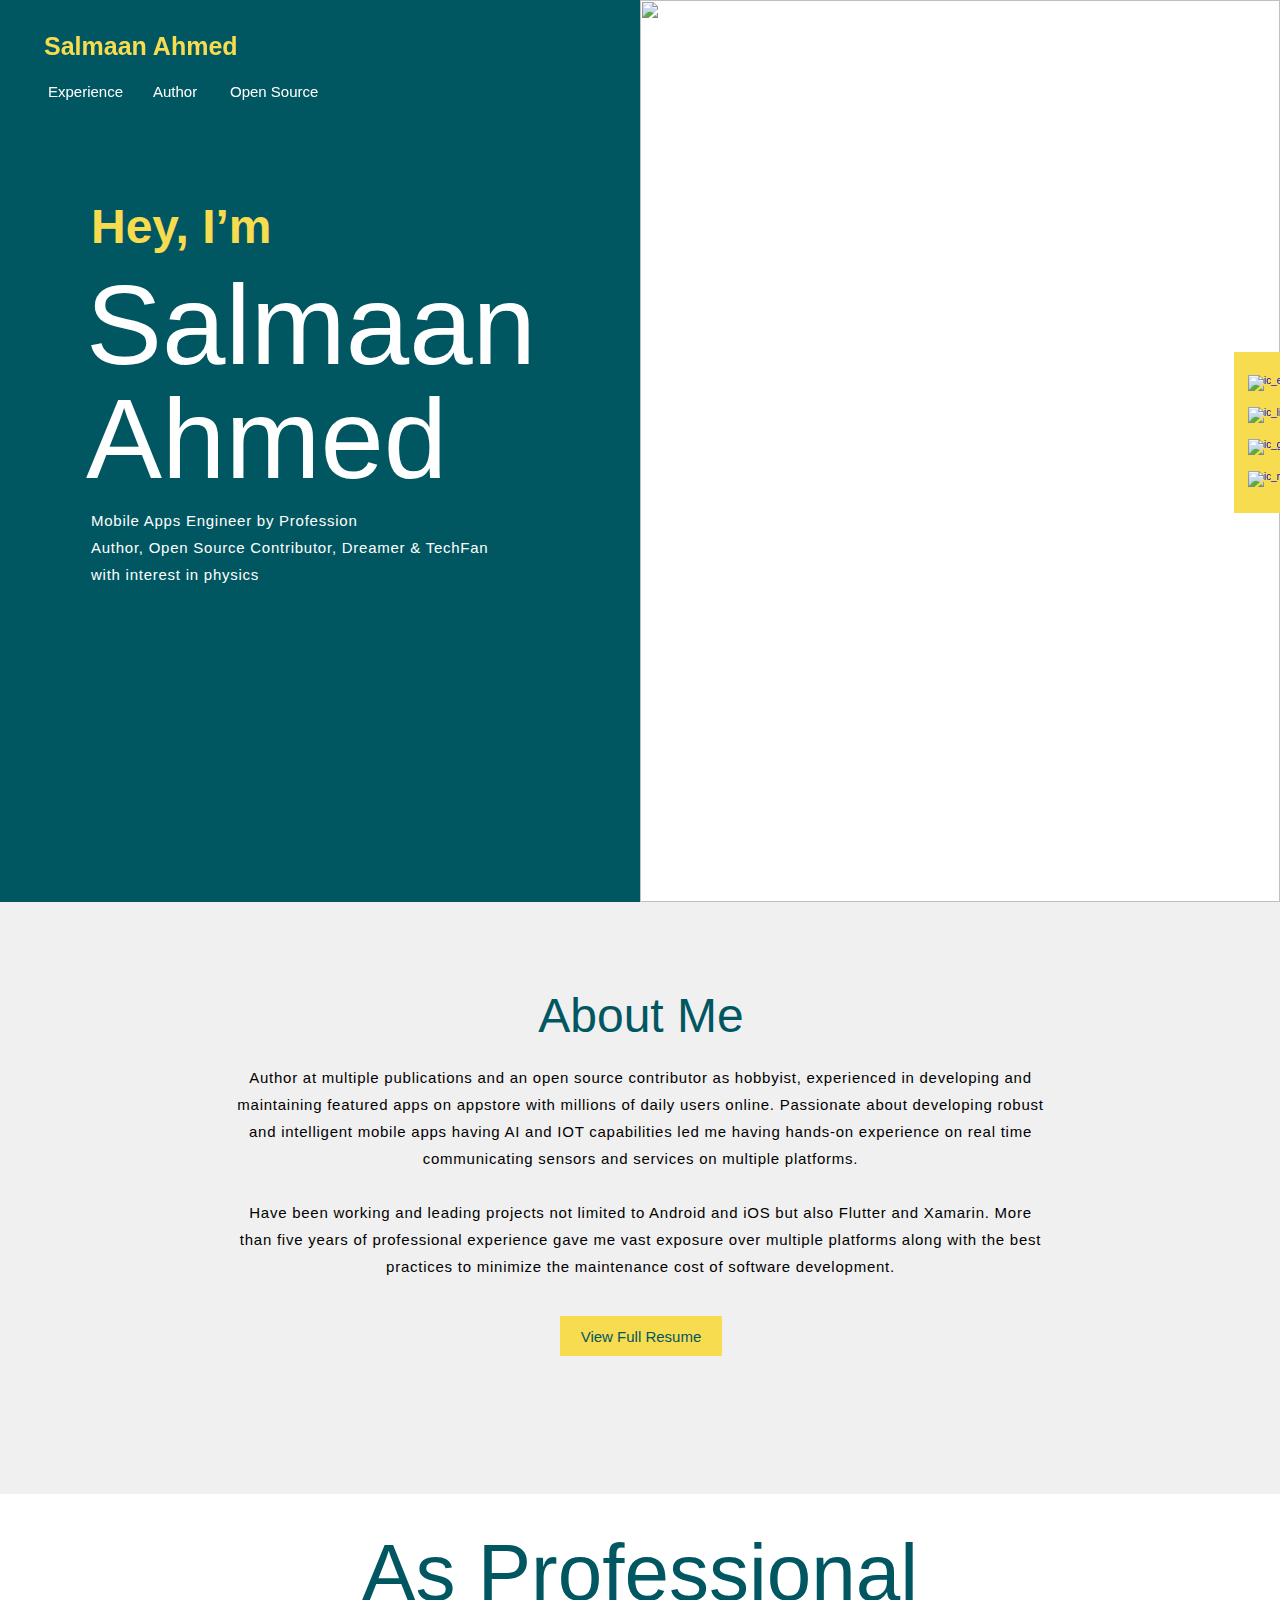
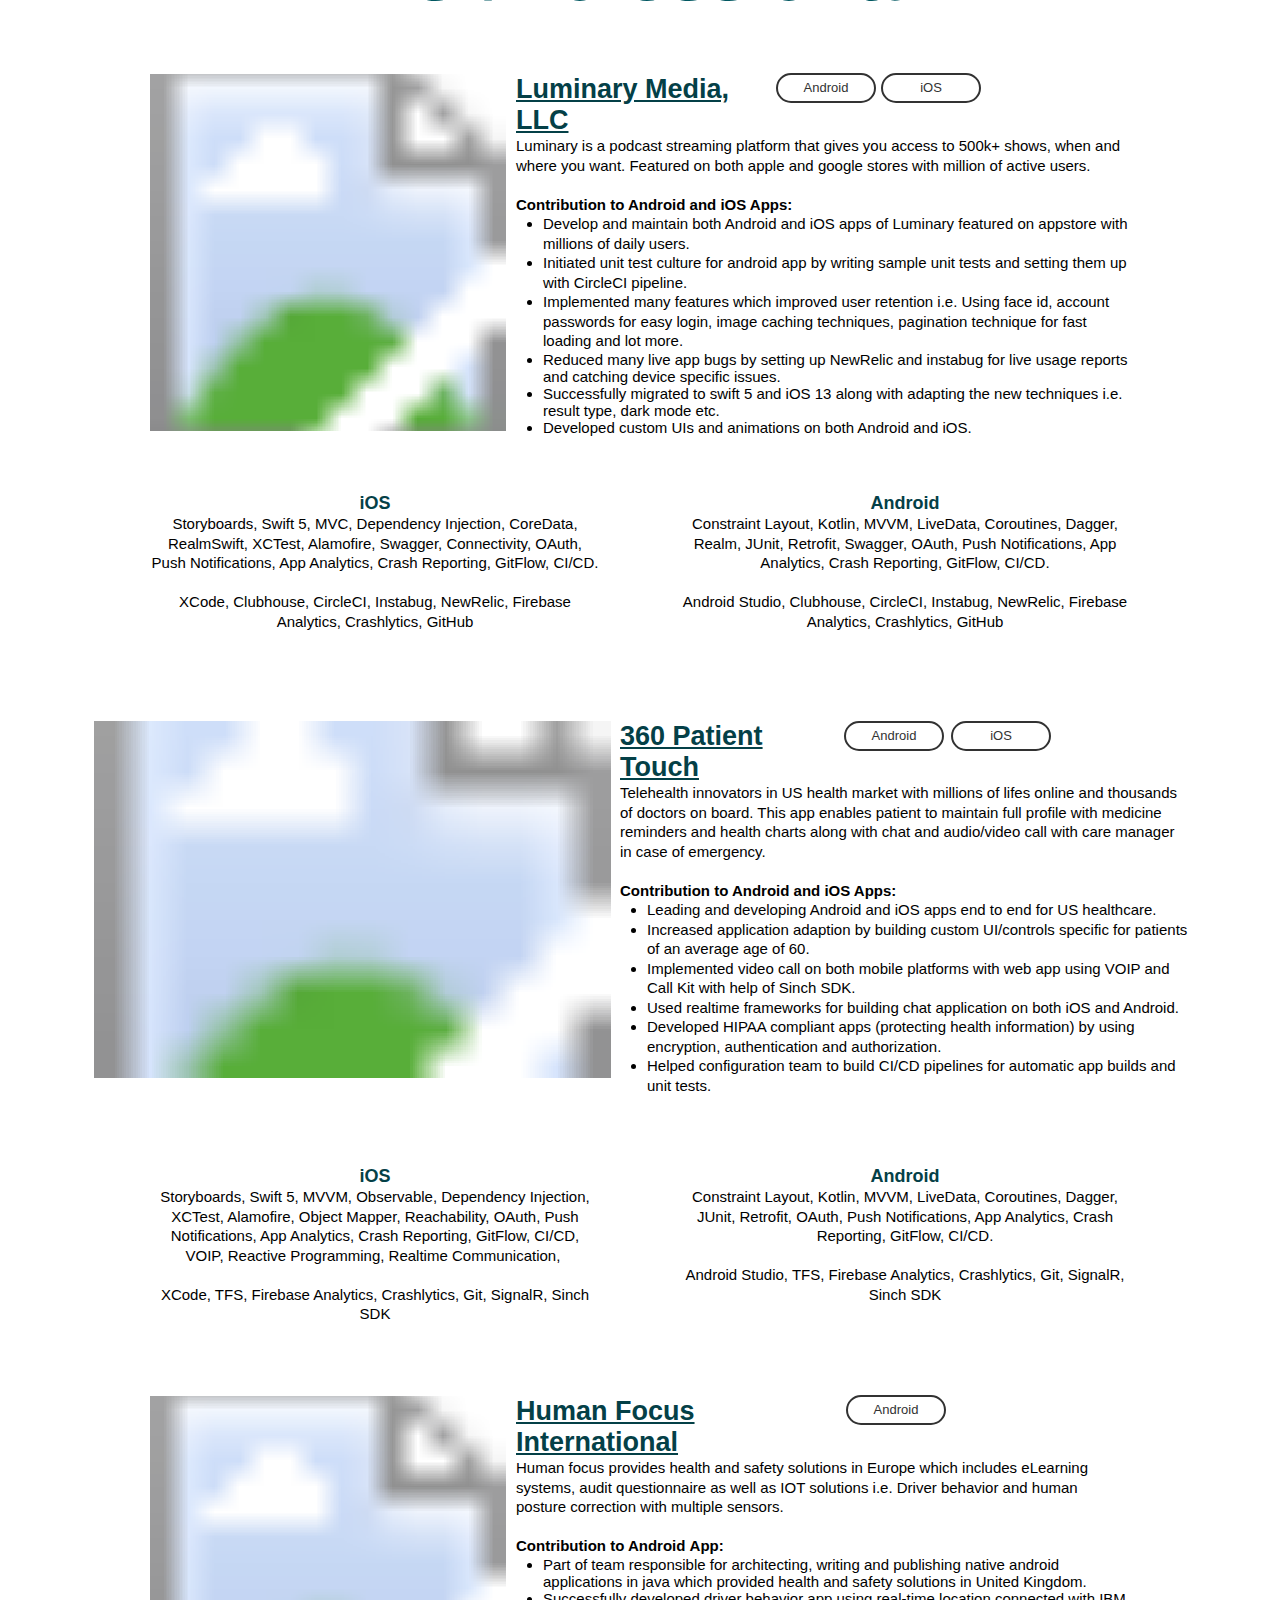
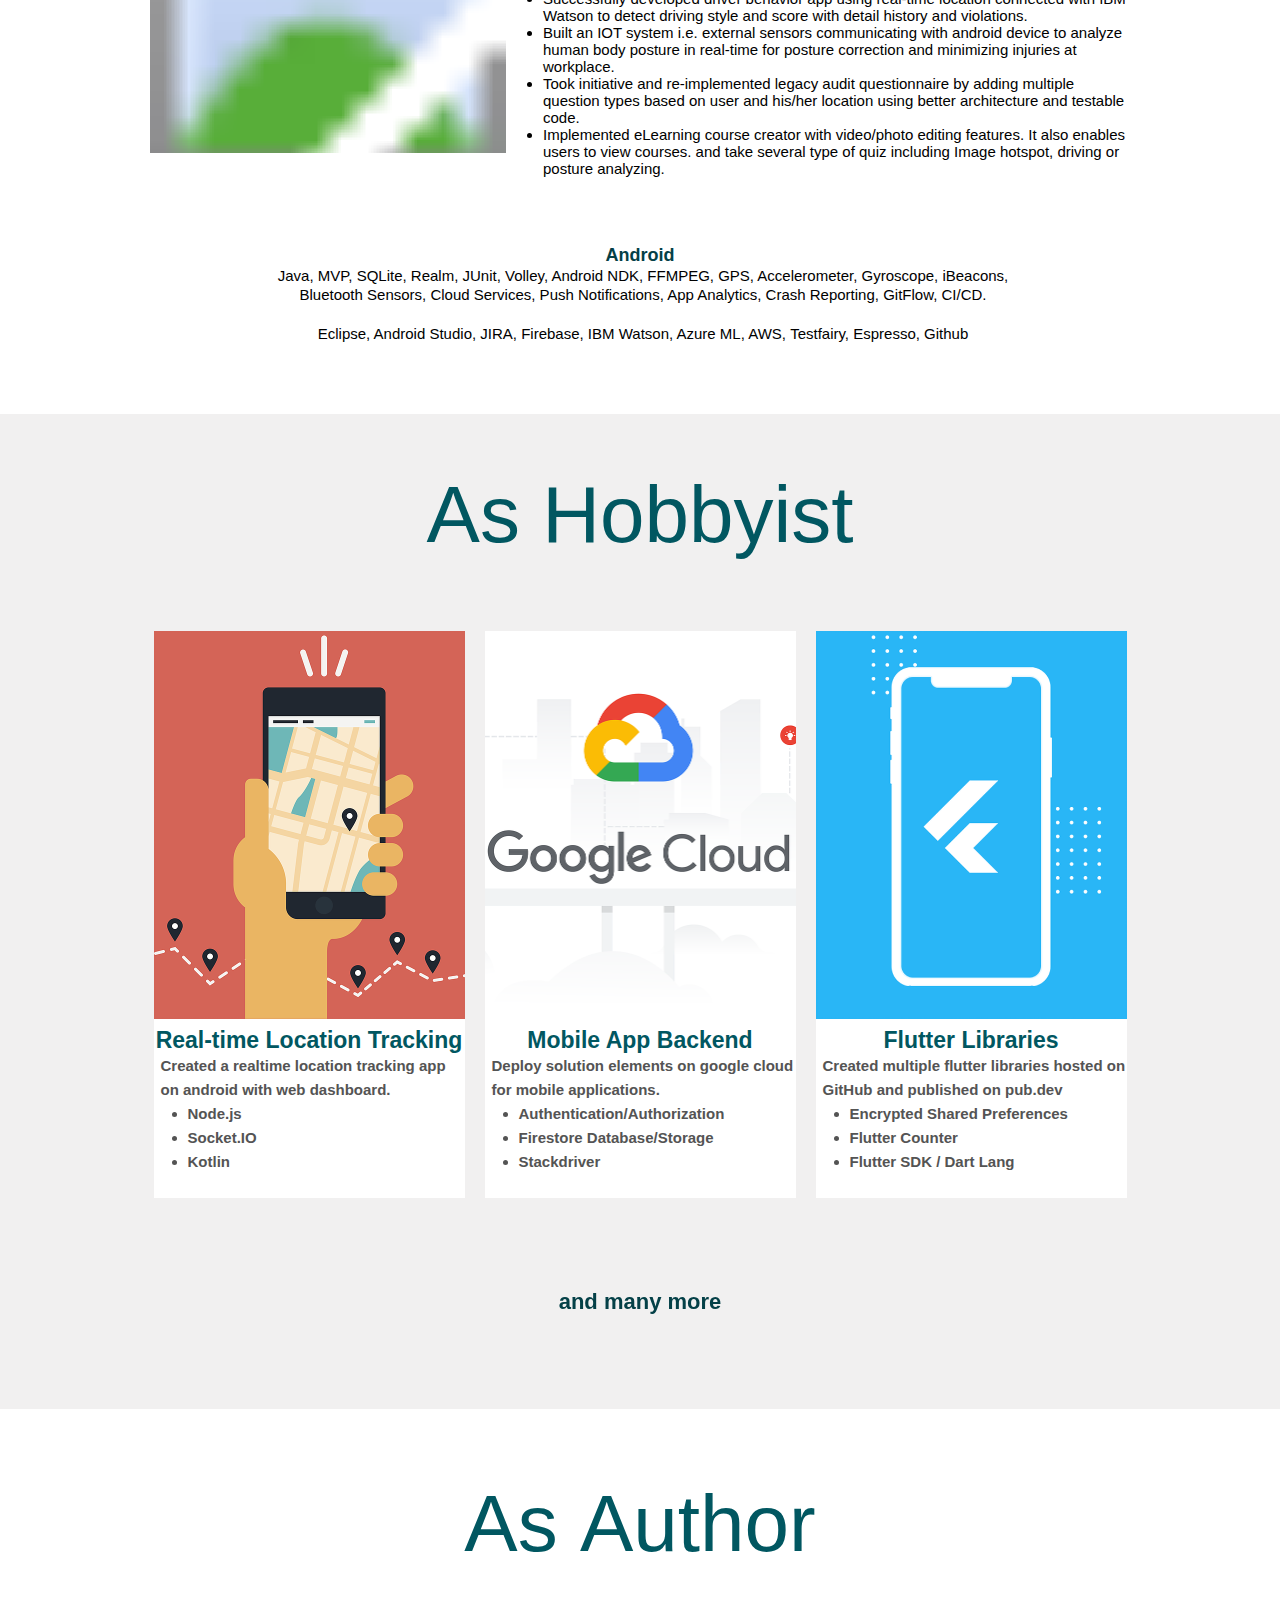
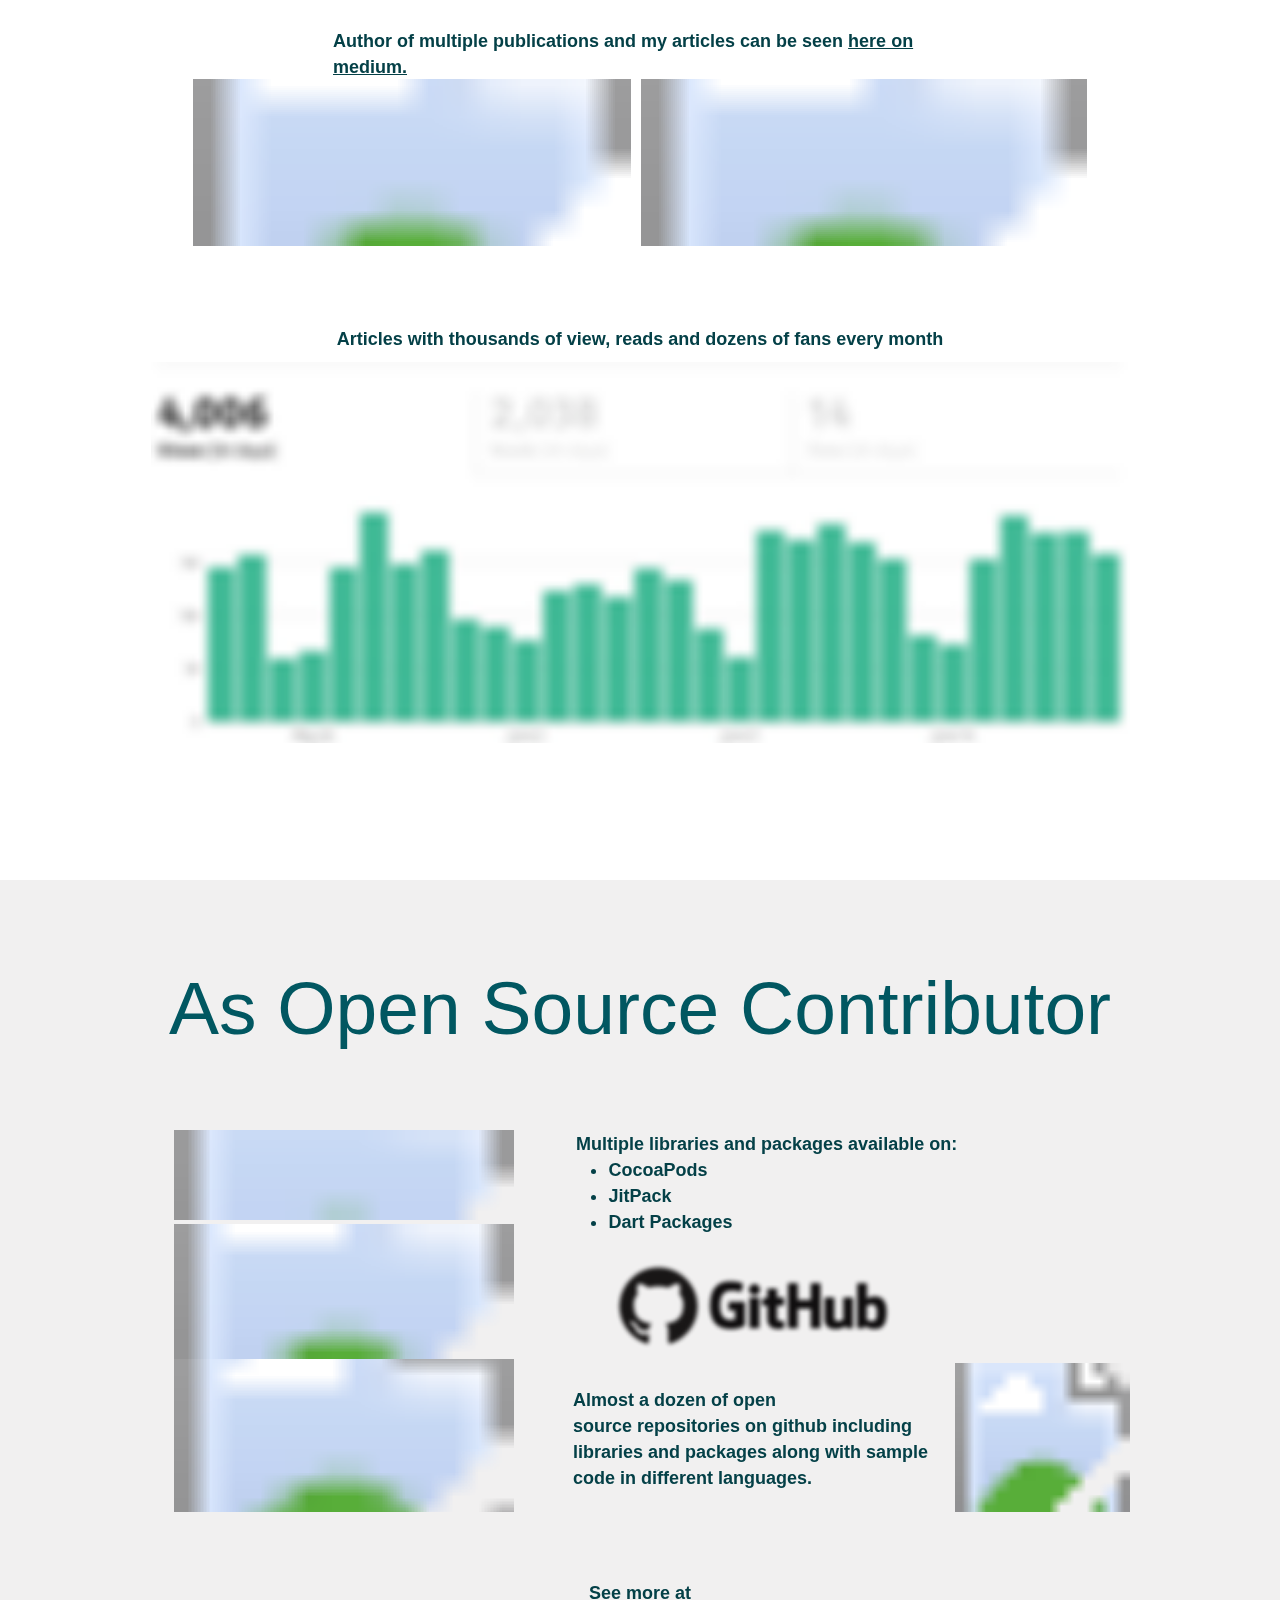
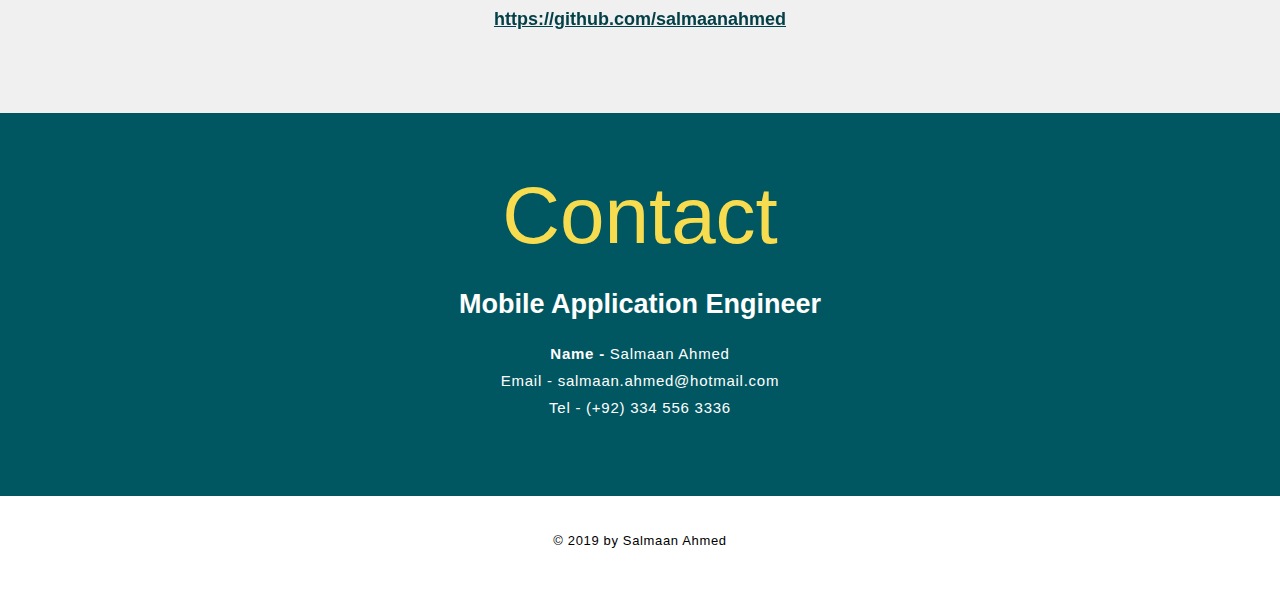
==== commit 6133ed1f: "remove banners" ====
--- a/index.htm
+++ b/index.htm
@@ -1,96 +1,6494 @@
 <!DOCTYPE html>
-<!-- saved from url=(0190)https://editor.wix.com/html/editor/web/renderer/edit/1f65aec4-a2d4-4919-9317-2e10ce7bb1a3?editorSessionId=268988cd-dc75-4b0f-81ce-0034c2ff83ae&metaSiteId=b83fc99b-1b1e-42e6-95ad-e180bc04254b -->
-<html class="no-js"><!--<![endif]--><head><meta http-equiv="Content-Type" content="text/html; charset=UTF-8">
-    
-<meta http-equiv="X-UA-Compatible" content="IE=Edge">
-<meta http-equiv="Cache-Control" content="no-cache">
-
-    <title>Wix Website Editor - profile</title>
-    
-    <link rel="icon" type="image/png" href="https://www.wix.com/favicon.ico">
-
-        <script type="text/javascript" async="" src="./index_files/script.js"></script><script async="" src="./index_files/main.532239b0.js"></script><script async="" src="./index_files/uwt.js"></script><script async="" src="./index_files/fbevents.js"></script><script type="text/javascript" async="" src="./index_files/core.js"></script><script type="text/javascript" async="" src="./index_files/f.txt"></script><script type="text/javascript" async="" src="./index_files/f.txt"></script><script type="text/javascript" async="" src="./index_files/bat.js"></script><script type="text/javascript" async="" src="./index_files/f.txt"></script><script type="text/javascript" async="" src="./index_files/f.txt"></script><script type="text/javascript" async="" src="./index_files/2477.js"></script><script type="text/javascript" async="" src="./index_files/f.txt"></script><script type="text/javascript" async="" src="./index_files/analytics.js"></script><script type="text/javascript" async="" src="./index_files/ga.js"></script><script async="" src="./index_files/gtm.js"></script><script>(function(w,d,s,l,i){w[l]=w[l]||[];w[l].push({'gtm.start': new Date().getTime(),event:'gtm.js'});var f=d.getElementsByTagName(s)[0], j=d.createElement(s),dl=l!='dataLayer'?'&l='+l:'';j.async=true;j.src= 'https://www.googletagmanager.com/gtm.js?id='+i+dl;f.parentNode.insertBefore(j,f); })(window,document,'script','dataLayer','GTM-MDD5C4');</script>
-    <script src="./index_files/raven.min.js" crossorigin="anonymous"></script>
-<script>Raven.config('https://4d1e0b01a809422482353702d318fae6@sentry.io/262640').install();</script>
+<!-- saved from url=(0041)https://salmaanahmedz.wixsite.com/profile -->
+<html lang="en" class=""><head><meta http-equiv="Content-Type" content="text/html; charset=UTF-8">
+    <meta http-equiv="X-UA-Compatible" content="IE=Edge">
+    
+    
+    <meta name="generator" content="Wix.com Website Builder">
+    <link rel="shortcut icon" href="https://www.wix.com/favicon.ico" type="image/x-icon">
+    <link rel="apple-touch-icon" href="https://www.wix.com/favicon.ico" type="image/x-icon">
+    
+    
+    
+    
+    <meta http-equiv="X-Wix-Meta-Site-Id" content="b83fc99b-1b1e-42e6-95ad-e180bc04254b">
+    <meta http-equiv="X-Wix-Application-Instance-Id" content="1f65aec4-a2d4-4919-9317-2e10ce7bb1a3">
+    
+    
+        <meta http-equiv="X-Wix-Published-Version" content="37">
+    
+    
+    
+        <meta http-equiv="etag" content="6ac6b1754f7851afbea9bed6341b0dbd">
+    
+    
+    <meta name="format-detection" content="telephone=no">
+    
+    
+
+    <meta name="SKYPE_TOOLBAR" content="SKYPE_TOOLBAR_PARSER_COMPATIBLE">
+
+    
+        <meta id="wixMobileViewport" name="viewport" content="width=980, user-scalable=yes">
+    
+    
+    
+    
+    
+
+    
+
+
+
+
+
+    <!-- META DATA -->
     <script type="text/javascript">
-    (function () {
-        var fedOpsAppName = 'santa-editor';
-        window.fedops = window.fedops || {};
-        window.fedops.apps = window.fedops.apps || {};
-        window.fedops.apps[fedOpsAppName] = { startLoadTime: window.performance && window.performance.now && window.performance.now() };
-        window.fedops.sessionId = 'xxxxxxxx-xxxx-4xxx-yxxx-xxxxxxxxxxxx'.replace(/[xy]/g, function(c) { var r = Math.random()*16|0, v = c == 'x' ? r : (r&0x3|0x8); return v.toString(16); });
-        (new Image()).src = '//frog.wix.com/fed?appName=' + fedOpsAppName + '&src=72&evid=14&session_id=' + window.fedops.sessionId;
-    })();
-</script>
-    <link rel="stylesheet" href="./index_files/editor.css" type="text/css">
+        
+
+        var serviceTopology = {"cacheKillerVersion":"1","staticServerUrl":"https://static.parastorage.com/","usersScriptsRoot":"//static.parastorage.com/services/wix-users/2.660.0","biServerUrl":"https://frog.wix.com/","userServerUrl":"https://users.wix.com/","billingServerUrl":"https://premium.wix.com/","mediaRootUrl":"https://static.wixstatic.com/","logServerUrl":"https://frog.wix.com/plebs","monitoringServerUrl":"https://TODO/","usersClientApiUrl":"https://users.wix.com/wix-users","publicStaticBaseUri":"//static.parastorage.com/services/wix-public/1.299.0","basePublicUrl":"https://www.wix.com/","postLoginUrl":"https://www.wix.com/my-account","postSignUpUrl":"https://www.wix.com/new/account","baseDomain":"wix.com","staticMediaUrl":"https://static.wixstatic.com/media","staticAudioUrl":"https://music.wixstatic.com/mp3","staticDocsUrl":"https://docs.wixstatic.com/ugd","emailServer":"https://assets.wix.com/common-services/notification/invoke","blobUrl":"https://static.parastorage.com/wix_blob","htmlEditorUrl":"http://editor.wix.com/html","siteMembersUrl":"https://users.wix.com/wix-sm","scriptsLocationMap":{"automation":"https://static.parastorage.com/services/automation/1.23.0","bootstrap":"https://static.parastorage.com/services/bootstrap/2.1229.80","ck-editor":"https://static.parastorage.com/services/ck-editor/1.87.3","core":"https://static.parastorage.com/services/core/2.1229.80","dbsm-editor-app":"https://static.parastorage.com/services/dbsm-editor-app/1.951.0","dbsm-viewer-app":"https://static.parastorage.com/services/dbsm-viewer-app/1.776.0","ecommerce":"https://static.parastorage.com/services/ecommerce/1.203.0","fallback-viewer-app":"https://static.parastorage.com/services/fallback-viewer-app/1.0.0","js-platform-apps-configuration":"https://static.parastorage.com/services/js-platform-apps-configuration/1.129.0","js-wixcode-sdk":"https://static.parastorage.com/services/js-wixcode-sdk/1.383.0","langs":"https://static.parastorage.com/services/langs/2.577.0","linguist-flags":"https://static.parastorage.com/services/linguist-flags/1.84.0","promote-analytics-adapter":"https://static.parastorage.com/services/promote-analytics-adapter/2.228.0","promote-seo-renderer":"https://static.parastorage.com/services/promote-seo-renderer/1.2.0","santa":"https://static.parastorage.com/services/santa/1.8207.0","santa-langs":"https://static.parastorage.com/services/santa-langs/1.5532.0","santa-resources":"https://static.parastorage.com/services/santa-resources/1.2.0","santa-site-auth-module":"https://static.parastorage.com/services/santa-site-auth-module/1.9.0","semi-native-sdk":"https://static.parastorage.com/services/semi-native-sdk/1.8.0","sitemembers":"https://static.parastorage.com/services/sm-js-sdk/1.31.0","skins":"https://static.parastorage.com/services/skins/2.1229.80","tpa":"https://static.parastorage.com/services/tpa/2.1065.0","web":"https://static.parastorage.com/services/web/2.1229.80","wix-bolt":"https://static.parastorage.com/services/wix-bolt/1.3945.0","wix-code-platform":"https://static.parastorage.com/services/wix-code-platform/1.267.0","wix-code-viewer-app":"https://static.parastorage.com/services/wix-code-viewer-app/1.264.0","wix-music-embed":"https://static.parastorage.com/services/wix-music-embed/1.26.0","wix-ui-santa":"https://static.parastorage.com/services/wix-ui-santa/1.481.0","wixapps":"https://static.parastorage.com/services/wixapps/2.486.0","wixcode-namespaces":"https://static.parastorage.com/services/wixcode-namespaces/1.246.0"},"developerMode":false,"productionMode":true,"staticServerFallbackUrl":"https://sslstatic.wix.com/","staticVideoUrl":"https://video.wixstatic.com/","cloudStorageUrl":"https://static.wixstatic.com/","usersDomainUrl":"https://users.wix.com/wix-users","scriptsDomainUrl":"https://static.parastorage.com/","userFilesUrl":"https://static.parastorage.com/","staticHTMLComponentUrl":"https://salmaanahmedz-wixsite-com.filesusr.com/","secured":true,"ecommerceCheckoutUrl":"https://www.safer-checkout.com/","premiumServerUrl":"https://premium.wix.com/","digitalGoodsServerUrl":"https://dgs.wixapps.net/","wixCloudBaseDomain":"wix-code.com","mailServiceSuffix":"/_api/common-services/notification/invoke","staticVideoHeadRequestUrl":"https://storage.googleapis.com/video.wixstatic.com","protectedPageResolverUrl":"https://site-pages.wix.com/_api/wix-public-html-info-webapp/resolve_protected_page_urls","mediaUploadServerUrl":"https://files.wix.com/","siteAssetsServerUrl":"https://siteassets.parastorage.com/pages","staticServerWixDomainUrl":"https://www.wix.com/_partials","adaptiveVideoDomain":"https://files.wix.com/","scriptsVersionsMap":{"santa-data-fixer":"1.686.0","santa-site-metadata":"1.440.0","santa-main-r":"1.100.0","ghostable-structure-builder":"1.30.0","viewer-view-mode-json":"1.73.0","stylable-santa-flatten":"1.0.43","remote-widget-structure-builder":"1.58.0"},"publicStaticsUrl":"//static.parastorage.com/services/wix-public/1.299.0"};
+        var santaModels = true;
+        var isStreaming = true;
+        var rendererModel = {"metaSiteId":"b83fc99b-1b1e-42e6-95ad-e180bc04254b","siteInfo":{"documentType":"UGC","applicationType":"HtmlWeb","siteId":"1f65aec4-a2d4-4919-9317-2e10ce7bb1a3","siteTitleSEO":"profile"},"clientSpecMap":{"1956":{"type":"public","applicationId":1956,"appDefinitionId":"14409595-f076-4753-8303-9a86f9f71469","appDefinitionName":"Wix Video","instance":"Sn6wPJV3JE2L2UfKbk2OnQPLJfY3uXFucop7cFyV-LI.[base64]","instanceId":"cb786dbd-a5d1-4139-84af-7aef1b9c175e","sectionPublished":true,"sectionMobilePublished":false,"sectionSeoEnabled":true,"widgets":{"144097ea-fea0-498e-ade7-e6de40127106":{"widgetUrl":"https:\/\/vod-server.wix.com\/widget.html","widgetId":"144097ea-fea0-498e-ade7-e6de40127106","refreshOnWidthChange":true,"mobileUrl":"https:\/\/vod-server.wix.com\/mobile.html","published":true,"mobilePublished":true,"seoEnabled":true,"preFetch":false,"shouldBeStretchedByDefault":false,"shouldBeStretchedByDefaultMobile":true,"componentFields":{"useSsrSeo":true,"mobileSettingsEnabled":true},"tpaWidgetId":"wix_vod_develop","default":true}},"appRequirements":{"requireSiteMembers":false},"isWixTPA":true,"installedAtDashboard":false,"permissions":{"revoked":true},"appFields":{}},"5":{"type":"public","applicationId":5,"appDefinitionId":"14b89688-9b25-5214-d1cb-a3fb9683618b","appDefinitionName":"Mobile App-Social Posts","instance":"lLn_oacAZxZ8kdFS9SUM5jytLHMYFXJtRcQ1sW_GnNk.[base64]","instanceId":"1e409747-12e5-4129-8e86-84ade9b48e21","sectionPublished":true,"sectionMobilePublished":false,"sectionSeoEnabled":true,"widgets":{},"appRequirements":{"requireSiteMembers":false},"isWixTPA":true,"installedAtDashboard":true,"permissions":{"revoked":false},"appFields":{}},"6":{"type":"public","applicationId":6,"appDefinitionId":"135c3d92-0fea-1f9d-2ba5-2a1dfb04297e","appDefinitionName":"Email Marketing","instance":"kezqud-hPInccrTE8QShcnVLyaL_SqveS5EMCZFLoyo.[base64]","instanceId":"24f74b5c-5a7f-4089-9e3c-c15e99df8f8a","sectionPublished":true,"sectionMobilePublished":false,"sectionSeoEnabled":true,"widgets":{"141995eb-c700-8487-6366-a482f7432e2b":{"widgetUrl":"https:\/\/so-feed.codev.wixapps.net\/widget","widgetId":"141995eb-c700-8487-6366-a482f7432e2b","refreshOnWidthChange":true,"mobileUrl":"https:\/\/so-feed.codev.wixapps.net\/widget","published":true,"mobilePublished":true,"seoEnabled":true,"preFetch":false,"shouldBeStretchedByDefault":false,"shouldBeStretchedByDefaultMobile":false,"componentFields":{},"tpaWidgetId":"shoutout_feed","default":true}},"appRequirements":{"requireSiteMembers":false},"isWixTPA":true,"installedAtDashboard":true,"permissions":{"revoked":false},"appFields":{"premiumBundle":{"parentAppId":"ee21fe60-48c5-45e9-95f4-6ca8f9b1c9d9","parentAppSlug":"ee21fe60-48c5-45e9-95f4-6ca8f9b1c9d9"}}},"13":{"type":"sitemembers","applicationId":13,"collectionType":"Open","collectionFormFace":"Register","collectionExposure":"Public","smcollectionId":"6b6c00fb-d59c-4dcc-8343-b0f1585daf47"},"2938":{"type":"public","applicationId":2938,"appDefinitionId":"14271d6f-ba62-d045-549b-ab972ae1f70e","appDefinitionName":"Wix Pro Gallery","instance":"nVK8wRWn8NA839ZseyqzbXfC1rf8FAwWNVbaoZDCVn8.[base64]","instanceId":"e293ebf3-a5a7-4675-bc07-50aee8967abb","appWorkerUrl":"https:\/\/progallery.wix.com\/worker.html","sectionPublished":true,"sectionMobilePublished":false,"sectionSeoEnabled":true,"widgets":{"142bb34d-3439-576a-7118-683e690a1e0d":{"widgetUrl":"https:\/\/progallery.wix.com\/gallery.html","widgetId":"142bb34d-3439-576a-7118-683e690a1e0d","refreshOnWidthChange":true,"mobileUrl":"https:\/\/progallery.wix.com\/gallery.html","published":true,"mobilePublished":true,"seoEnabled":true,"preFetch":false,"shouldBeStretchedByDefault":true,"shouldBeStretchedByDefaultMobile":false,"componentFields":{"useSsrSeo":true,"mobileSettingsEnabled":true,"componentUrl":"https:\/\/static.parastorage.com\/services\/pro-gallery-santa-wrapper\/1.651.0\/viewer.bundle.min.js"},"tpaWidgetId":"pro-gallery","default":true},"14f7938f-fa9a-e9e3-3a24-089172dccb28":{"widgetUrl":"https:\/\/progallery.wix.com\/checkout","widgetId":"14f7938f-fa9a-e9e3-3a24-089172dccb28","refreshOnWidthChange":true,"mobileUrl":"https:\/\/progallery.wix.com\/checkout","appPage":{"id":"checkout_page","name":"Checkout Page","defaultPage":"","hidden":true,"multiInstanceEnabled":false,"order":2,"indexable":true,"fullPage":true,"landingPageInMobile":true,"hideFromMenu":true},"published":true,"mobilePublished":true,"seoEnabled":false,"preFetch":true,"shouldBeStretchedByDefault":true,"shouldBeStretchedByDefaultMobile":false,"componentFields":{},"default":false},"1491fc25-fcd2-9c08-c74f-67b98b69ac4a":{"widgetUrl":"https:\/\/progallery.wix.com\/multishare.html","widgetId":"1491fc25-fcd2-9c08-c74f-67b98b69ac4a","refreshOnWidthChange":true,"mobileUrl":"https:\/\/progallery.wix.com\/multishare.html","published":true,"mobilePublished":true,"seoEnabled":true,"preFetch":false,"shouldBeStretchedByDefault":false,"shouldBeStretchedByDefaultMobile":true,"componentFields":{},"tpaWidgetId":"multishare_widget","default":false},"14f793c4-68e4-1d4f-3a24-089172dccb28":{"widgetUrl":"https:\/\/progallery.wix.com\/thankyou","widgetId":"14f793c4-68e4-1d4f-3a24-089172dccb28","refreshOnWidthChange":true,"mobileUrl":"https:\/\/progallery.wix.com\/thankyou","appPage":{"id":"thank_you_page","name":"Thank you Page","defaultPage":"","hidden":true,"multiInstanceEnabled":false,"order":3,"indexable":true,"fullPage":false,"landingPageInMobile":false,"hideFromMenu":true},"published":true,"mobilePublished":true,"seoEnabled":false,"preFetch":false,"shouldBeStretchedByDefault":true,"shouldBeStretchedByDefaultMobile":false,"componentFields":{},"default":false},"14f79354-c828-13e0-1246-058b79e70c1a":{"widgetUrl":"https:\/\/progallery.wix.com\/cart.html","widgetId":"14f79354-c828-13e0-1246-058b79e70c1a","refreshOnWidthChange":true,"mobileUrl":"https:\/\/progallery.wix.com\/cart.html","published":true,"mobilePublished":true,"seoEnabled":false,"preFetch":false,"shouldBeStretchedByDefault":false,"shouldBeStretchedByDefaultMobile":false,"componentFields":{},"tpaWidgetId":"cart","default":false},"144f04b9-aab4-fde7-179b-780c11da4f46":{"widgetUrl":"https:\/\/progallery.wix.com\/fullscreen","widgetId":"144f04b9-aab4-fde7-179b-780c11da4f46","refreshOnWidthChange":true,"mobileUrl":"https:\/\/progallery.wix.com\/fullscreen","appPage":{"id":"fullscreen_page","name":"Fullscreen Page","defaultPage":"","hidden":true,"multiInstanceEnabled":false,"order":1,"indexable":true,"fullPage":true,"landingPageInMobile":false,"hideFromMenu":true},"published":true,"mobilePublished":true,"seoEnabled":true,"preFetch":false,"shouldBeStretchedByDefault":true,"shouldBeStretchedByDefaultMobile":false,"componentFields":{"useSsrSeo":true},"default":false}},"appRequirements":{"requireSiteMembers":false},"isWixTPA":true,"installedAtDashboard":false,"permissions":{"revoked":true},"appFields":{"platform":{"baseUrls":{"santaWrapperBaseUrl":"https:\/\/static.parastorage.com\/services\/pro-gallery-santa-wrapper\/1.651.0\/"},"viewerScriptUrl":"https:\/\/static.parastorage.com\/services\/pro-gallery-santa-wrapper\/1.651.0\/viewerScript.bundle.min.js"}}},"7":{"type":"public","applicationId":7,"appDefinitionId":"146c0d71-352e-4464-9a03-2e868aabe7b9","appDefinitionName":"Ascend Tasks","instance":"xajOFdvu8hBEuE_2zNsDCjOQVMCWGqYWoMFFzuLLg2A.[base64]","instanceId":"c5cfabef-ed52-4083-ac78-56f3d7984ed1","sectionPublished":true,"sectionMobilePublished":false,"sectionSeoEnabled":true,"widgets":{},"appRequirements":{"requireSiteMembers":false},"isWixTPA":true,"installedAtDashboard":true,"permissions":{"revoked":false},"appFields":{}},"-666":{"type":"metasite","metaSiteId":"b83fc99b-1b1e-42e6-95ad-e180bc04254b","appDefId":"22bef345-3c5b-4c18-b782-74d4085112ff","instance":"XwgyxTw-XSZdctjkPnZk4gNNLHaU9JrjVskawwszQKU.[base64]","appDefinitionId":"22bef345-3c5b-4c18-b782-74d4085112ff","applicationId":-666},"4":{"type":"public","applicationId":4,"appDefinitionId":"141fbfae-511e-6817-c9f0-48993a7547d1","appDefinitionName":"Inbox","instance":"xeUIf2l03YYIdAppioxuGBiMr3ue27RehJ-f2v2A3_Q.[base64]","instanceId":"6ec90109-d45f-4818-8b67-680a95e35c27","sectionPublished":true,"sectionMobilePublished":false,"sectionSeoEnabled":true,"widgets":{},"appRequirements":{"requireSiteMembers":false},"isWixTPA":true,"installedAtDashboard":true,"permissions":{"revoked":false},"appFields":null}},"premiumFeatures":[],"geo":"PAK","languageCode":"en","locale":"en-pk","previewMode":false,"userId":"e51896d5-f582-4c81-9c4e-b564a8653990","siteMetaData":{"preloader":{"uri":"","enabled":false},"adaptiveMobileOn":true,"quickActions":{"socialLinks":[],"colorScheme":"dark","configuration":{"quickActionsMenuEnabled":false,"navigationMenuEnabled":true,"phoneEnabled":false,"emailEnabled":false,"addressEnabled":false,"socialLinksEnabled":false}},"contactInfo":{"companyName":"","phone":"","fax":"","email":"","address":""},"renderHints":{"containsTPA":false,"isMeshReady":true,"containsAppPart":false,"containsAppPart2":false}},"runningExperiments":{"sv_comboboxPlaceholderStyle":"new","ds_saveChangesBeforePublish":"new","sv_includeRavenInPreview":"new","useNewWUSDropdown":"old","useEarlyLinkCheck":"new","moveCustomStyleFromMasterPage":"500","helveticaCssInRenderer":"new","sv_contactFormFinalMigrationEditor":"new","se_lineComponent":"new","bv_platform_report_fedops":"new","sv_loginSocialBarSelect":"new","sv_tpaExternalIdPreventRefresh":"new","removeBadlyDuplicatedPages":"new","sv_autoSaveNoMobileMerge":"new","preloadBoltScript":"new","prefetchBoltWorker":"new","sv_reportIframeStartLoadingInWarmup":"new","sv_ampLinkTag":"new","bv_layout_props":"new","sv_newTPANativeDataFlow":"new","sv_contactFormUseFormBuilderSubmit":"new","sv_wixSiteUrlFallback":"new","sv_ssrNoPagesData":"new","sv_twitterMetaTags":"new","sv_addPropsToHostInNativeComponent":"old","sv_dontDeleteSvSessionCookieOnLogout":"new","enableAddMissingStyleFixer":"new","sv_moveWixCodeToViewerApp":"new","sv_addSiteRevisionToMembersCalls":"new","sv_googleMapsRevamp":"new","bv_use_simplified_static_page_pattern":"new","se_appBuilderPropertyAsSchema":"new","se_santaMembers":"new","sv_inputElementsLabelMobileHooks":"new","sv_fixedMobileHeader":"new","preconnectApps":"new","bv_wixImage":"new","sv_blogSocialCounters":"new","bv_preconnectSiteAssets":"new","sv_meshReadyFallback":"new","sv_useJsonForCloningPageData":"new","sv_meshLayout":"new","sv_loadUserGeneratedAppsAfterBootstrap":"new","sv_resetHtmlCompOnEditorPreviewTransition":"new","sv_ssr_image_src":"new","ssrFontShortcut":"new","sv_rtlDatePicker":"new","sv_tpaStateChangedEvent":"new","sv_multilingualSubDomains":"new","sv_soapReorderFixer":"new","sv_controllerScripts":"new","wixCodeNoIframe":"new","useRegExpForFontsParse":"new","extractPageRefsOnSave":"new","sv_moveRouterDataToRGI":"new","useNewWUSUploadButton":"old","sv_nativeComponents":"new","bv_test_shtaweem":"new","useFontFaceSet":"new","useModernBundle":"new","sv_postmessage_security":"new","bv_use_seo_patterns":"new","sv_enableBackgroundVideoOnTablet":"new","sv_tpaAddChatApp":"new","sv_restoreAutosaveWhenMobileFails":"new","bv_wixImagePhaseTwo":"new","reportBiErrorWhenAddingCompWithCustomeStyleId":"new","bv_prefetchBoltWorker":"new","sv_pass_booking_initial_instance_before_save":"new","sv_multilingualDatePicker":"new","sv_fasterPagesDataOnLoad":"new","ds_updateAnchorsOnlyOnNavigation":"new","displayWixAdsNewVersion":"new","repeater_anchors_a11y":"new","sv_useBackendGoogleOAuthFlow":"new","sv_bookingsFES":"new","sv_fixMobileTapDelay":"new","sv_patchDataDisablesMobileHintsInit":"new","bv_nativeComponents":"new","oneAppWixAds":"true","bv_restoreScroll":"new","ADI_MoveCustomStyleFromMasterPage":"new","sv_contactFormUseInstance":"new","sv_expireAppsInstances":"new","xsrfHeaderOnPostRequests":"new","bv_usePlatformAppMetaData":"new","preloadBoltScriptExtra":"new","sv_reparentMobileSOAP":"new","sv_loadGhostStructure":"new","specs.wus.useNewUploadButton":"false","specs.wus.useNewDropdown":"false","bv_support_ooi_for_seo":"new","sv_meshcors":"new","fontCssInRenderer":"new","sv_contactFormAscendEmail":"new","bv_pageJsonByViewMode":"new","se_autosavePlatform":"new","ds_saveWixCodeBulkUpdate":"new","sv_ssrCache":"new"},"urlFormatModel":{"format":"slash","forbiddenPageUriSEOs":["app","apps","_api","robots.txt","sitemap.xml","feed.xml","sites"],"pageIdToResolvedUriSEO":{}},"passwordProtectedPages":[],"useSandboxInHTMLComp":true,"routers":{"configMap":{}},"siteMediaToken":"eyJhbGciOiJIUzI1NiJ9.[base64].V1cbkdkGc0YPi6X2XAxrbZTGwQq-O8HVhF__EVg5lhU","mediaAuthToken":"eyJhbGciOiJIUzI1NiJ9.[base64].2O3CXyGqsliPYq9KLOUQeh3ts-ohhYwPyeWS_vG8rJY","pagesPlatformApplications":{},"sitePropertiesInfo":{"siteDisplayName":"Profile","locale":"en-pk","currency":"PKR","timeZone":"Asia\/Karachi"},"seo":false,"pageList":{"pages":[{"pageId":"vtg7t","title":"Home","pageUriSEO":"home","pageJsonFileName":"e51896_9333745f39041fd6b9c516fb7673d14a_37.json"},{"pageId":"beidj","title":"Bio","pageUriSEO":"popup-beidj","pageJsonFileName":"e51896_f1a6bee65dcd38fd8c3cbe4723f35e20_1.json"}],"mainPageId":"vtg7t","masterPageJsonFileName":"e51896_a0ecf9e278e0444a261b8da1ad9dc090_37.json","topology":[{"baseUrl":"https:\/\/static.wixstatic.com\/","parts":"sites\/{filename}.z?v=3"},{"baseUrl":"https:\/\/staticorigin.wixstatic.com\/","parts":"sites\/{filename}.z?v=3"},{"baseUrl":"https:\/\/fallback.wix.com\/","parts":"wix-html-editor-pages-webapp\/page\/{filename}"}],"fixedPagePath":{"baseUrl":"siteassets.parastorage.com\/pages","parts":"\/fixedData?ck={ck}&experiments={experiments}&isHttps={isHttps}&isUrlMigrated={isUrlMigrated}&metaSiteId={metaSiteId}&pageId={pageId}&quickActionsMenuEnabled={quickActionsMenuEnabled}&siteId=1f65aec4-a2d4-4919-9317-2e10ce7bb1a3v=3&version={version}"}},"landingPageId":"vtg7t"};
+        var publicModel = {"domain":"wixsite.com","externalBaseUrl":"https:\/\/salmaanahmedz.wixsite.com\/profile","unicodeExternalBaseUrl":"https:\/\/salmaanahmedz.wixsite.com\/profile","timeSincePublish":4073,"favicon":"","deviceInfo":{"deviceType":"Desktop","browserType":"Chrome","browserVersion":77},"siteRevision":37,"siteCacheRevision":1571729340505,"sessionInfo":{"hs":-1085115494,"svSession":"40716f5a642a38ff338ad4c0d28c9d3404aedf2945518ddf70dd6b50e89768751ae7f925cf66daa8b93eea22764c584f1e60994d53964e647acf431e4f798bcdb135ce3c116b875e13cee1422180a416a07829e2c7d4c40d288f2d208086d22c","ctToken":"[base64]","isAnonymous":false,"visitorId":"10b19a7c-f6ec-4fc3-8896-9724348c2d39","siteMemberId":null},"metaSiteFlags":[],"siteMembersProtectedPages":[],"indexable":true,"hasBlogAmp":false,"renderTime":1571729341363,"siteDisplayName":"Profile","siteAssets":{"cacheVersions":{"dataFixer":0}},"siteMeshReady":true,"layoutMechanism":"MESH","requestId":"1571729870.2545719417012469","newDeviceInfo":{"uaString":"Mozilla\/5.0 (Macintosh; Intel Mac OS X 10_15_0) AppleWebKit\/537.36 (KHTML, like Gecko) Chrome\/77.0.3865.90 Safari\/537.36","os":{"type":"MacOS","name":"macOS 10.15 Catalina","major":10,"minor":15},"browser":{"type":"Chrome","name":"Chrome 77.0.3865.90","major":77},"engine":{"type":"WebKit"},"deviceClass":{"type":"Desktop"}}};
+
+        var googleAnalytics = "";
+        var ipAnonymization = false;
+
+        var googleRemarketing = "";
+        var googleTagManager = "";
+        var facebookRemarketing = "";
+        var yandexMetrika = "";
+    </script>
+    
+    
+    <script>
+        var wixBiSession = {
+            initialTimestamp: Date.now()
+            , ssrRequestTimestamp: 1571729341369
+            , requestId: publicModel.requestId
+            , viewerSessionId: 'xxxxxxxx-xxxx-4xxx-yxxx-xxxxxxxxxxxx'.replace(/[xy]/g,function(c){var r=Math.random()*16|0,v=c=='x'?r:(r&0x3|0x8);return v.toString(16);})
+            , sessionId: 'aa1f51d6-0ef7-4bfb-9176-d2a4434d7a28'
+            , initialRequestTimestamp: performance.timeOrigin ? performance.timeOrigin : Date.now() - performance.now()
+            , visitorId: publicModel.sessionInfo.visitorId
+            
+            , is_rollout: 0
+            , is_platform_loaded: 0
+            , suppressbi: false
+            , dc: '84'
+            , renderType: 'bolt'
+            , siteRevision: '37'
+            , siteCacheRevision: '1571729340505'
+            , wixBoltExclusionReason: ''
+            , wixBoltExclusionReasonMoreInfo: ''
+            , checkVisibility: (function () {
+                var alwaysVisible = document.hidden !== true;
+                function checkVisibility() {
+                    alwaysVisible = alwaysVisible && document.hidden !== true;
+                    return alwaysVisible;
+                }
+                document.addEventListener('visibilitychange', checkVisibility, false);
+                return checkVisibility;
+            })()
+            , sendBeacon: function (url) {
+                if (!wixBiSession.suppressbi) {
+                
+                    var sent = false;
+                    try {
+                        sent = navigator.sendBeacon(url);
+                    } catch (e) {}
+                    if (!sent) {
+                        (new Image()).src = url;
+                    }
+                
+                }
+            }
+            , sendBeat: (function () {
+                var beatUrl = 'https://frog.wix.com/bt?src=29&evid=3'
+                    + '&v=1.3945.0'
+                    + '&msid=b83fc99b-1b1e-42e6-95ad-e180bc04254b'
+                    + '&isp=0'
+                    + '&st=2'
+                    + '&dc=84'
+                    + '&iss=1'
+                    + '&url=' + encodeURIComponent(location.href.replace(/^http(s)?:\/\/(www\.)?/, ''));
+                var referrer = document.referrer;
+                if (referrer) {
+                    beatUrl += '&ref=' + encodeURIComponent(referrer);
+                }
+                var match = document.cookie.match(/_wixCIDX=([^;]*)/)
+                if (match) {
+                    beatUrl += '&client_id=' + match[1];
+                }
+                var prevMark = 'fetchStart';
+                return function(et, name, extra, pageNumber) {
+                    var tts = Math.round(performance.now());
+                    var ts = et === 1 ? 0 : Date.now() - wixBiSession.initialTimestamp;
+                    if (name && performance.mark) {
+                        var mark = name + ' (beat ' + et + ')';
+                        performance.mark(mark);
+                        if (performance.measure) {
+                            performance.measure('\u2B50' + mark, prevMark, mark);
+                        }
+                        prevMark = mark;
+                    }
+                    extra = extra || '';
+                    if (extra.indexOf('pn=') === -1) {
+                        extra += '&pn=' + (pageNumber || '1');
+                    }
+                    if (extra.indexOf('sr=') === -1 && screen.width) {
+                        extra += '&sr=' + screen.width + 'x' + screen.height;
+                    }
+                    if (screen.availWidth) {
+                        extra += '&sar=' + screen.availWidth + 'x' + screen.availHeight;
+                    }
+                    if (extra.indexOf('wr=') === -1 && window.innerWidth) {
+                        extra += '&wr=' + window.innerWidth + 'x' + window.innerHeight;
+                    }
+                    if (window.outerWidth) {
+                        extra += '&wor=' + window.outerWidth + 'x' + window.outerHeight;
+                    }
+                    if (extra.indexOf('ita=') === -1) {
+                        extra += '&ita=' + (wixBiSession.checkVisibility() ? '1' : '0');
+                    }
+                    if (wixBiSession.siteRevision || wixBiSession.siteCacheRevision) {
+                        extra += '&siterev=' + wixBiSession.siteRevision + "-" + wixBiSession.siteCacheRevision;
+                    }
+                    wixBiSession.sendBeacon(beatUrl
+                        + '&et=' + et
+                        + (name ? '&event_name=' + encodeURIComponent(name) : '')
+                        + '&ts=' + ts
+                        + '&tts=' + tts
+                        + '&vsi=' + wixBiSession.viewerSessionId
+                        + '&rid=' + wixBiSession.requestId
+                        + '&viewer_name=' + encodeURIComponent(wixBiSession.renderType)
+                        + '&is_rollout=' + wixBiSession.is_rollout
+                        + '&is_platform_loaded=' + wixBiSession.is_platform_loaded
+                        + (wixBiSession.sessionId ? '&sessionId=' + wixBiSession.sessionId  : '')
+                        + (wixBiSession.visitorId ? '&vid=' + wixBiSession.visitorId  : '')
+                        + (wixBiSession.siteMemberId ? '&mid=' + wixBiSession.siteMemberId  : '')
+                        + '&is_cached=' + wixBiSession.isCached
+                        + '&caching=' + wixBiSession.caching
+                        + extra
+                    );
+                };
+            })()
+        };
+
+        (function () {
+            var microPop, caching = 'none';
+            var match = document.cookie.match(/ssr-caching="cache,\s*desc=(\w+)(?:,\s*varnish=(\w+))?(?:,\s*dc,\s*desc=(\w+))?(?:"|;|$)/);
+            if (!match && window.PerformanceServerTiming) {
+                match = [];
+                var serverTiming = performance.getEntriesByType('navigation')[0].serverTiming;
+                serverTiming.forEach(function (st) {
+                    switch (st.name) {
+                        case 'cache':
+                            match[1] = st.description;
+                            break;
+                        case 'varnish':
+                            match[2] = st.description;
+                            break;
+                        case 'dc':
+                            microPop = st.description;
+                    }
+                });
+            }
+            if (match && match.length) {
+                caching = match[1] + ',' + (match[2] || 'none');
+                if (!microPop) {
+                    microPop = match[3];
+                }
+            }
+            wixBiSession.caching = caching;
+            wixBiSession.isCached = caching.indexOf("hit") === 0;
+            if (microPop) {
+                wixBiSession.microPop = microPop;
+            }
+        })();
+
+        wixBiSession.sendBeat(1, 'Init');
+    </script>
     
     <script type="text/javascript">
-        var editorModel =  {"siteHeader":{"id":"1f65aec4-a2d4-4919-9317-2e10ce7bb1a3","userId":"e51896d5-f582-4c81-9c4e-b564a8653990","revision":36,"version":1571727353980,"applicationType":"HtmlWeb","documentType":"document","published":false,"pageIdList":{"masterPageJsonFileName":"e51896_2b32f5191f684d95d920aa716bf2900b_36.json","topology":["https:\/\/static.wix.com\/sites\/{filename}.z?v=3","https:\/\/fallback.wix.com\/wix-html-editor-pages-webapp\/pageForEditor\/{filename}?v=3"],"pages":[{"pageId":"vtg7t","title":"Home","pageJsonFileName":"e51896_c75a34cc1e8633acdd2ec72ac8251771_36.json"},{"pageId":"beidj","title":"Bio","pageJsonFileName":"e51896_f1a6bee65dcd38fd8c3cbe4723f35e20_1.json"}]},"originalTemplateId":"36e4a599-4a2a-45a5-b573-e713d4501232"},"metaSiteId":"b83fc99b-1b1e-42e6-95ad-e180bc04254b","mode":"nodebug","selenium":false,"firstSave":false,"serviceMappings":{"2":{"idInMetaSite":2,"idInApp":"1f65aec4-a2d4-4919-9317-2e10ce7bb1a3","applicationType":"HtmlWeb"}},"metaSiteData":{"siteName":"profile","title":"","favicon":"","metaTags":[{"name":"description","value":"","property":false},{"name":"fb_admins_meta_tag","value":"","property":false},{"name":"keywords","value":"","property":false}],"thumbnail":"","premiumFeatures":[],"indexable":true,"suppressTrackingCookies":false,"adaptiveMobileOn":true,"externalUriMappings":[],"ogImage":""},"publicUrl":"https:\/\/salmaanahmedz.wixsite.com\/profile","editorSessionId":"72f7f71c-d8b3-44ca-9989-34e8d1cea743","usedMetaSiteNames":["website","profile","website-1"],"runningExperiments":{"promoteSEOTab":"new","se_repeater_direction":"new","sv_comboboxPlaceholderStyle":"new","se_wixFormsControllerType":"new","se_backToTopButton":"new","se_platformWidgetsAddPanel":"new","specs.wos.displayEvents":"true","se_checkboxGroupAddPanel":"new","se_corvidAllowDeleteRoutersJs":"new","se_subNavigationEntireAddPanel":"new","specs.media.MediaManager3":"true","se_wixVideo_addPanel_grid":"true","se_topBarMobileExposure":"topBarLeftSectionToggle","specs.wos.businessManagerPhase5":"true","se_corvidContentChange":"new","specs.media-manager-g6.NewCheckout":"true","se_removeSameViewMode":"new","se_mediaPanelShowRecommendedMedia":"false","se_lineComponent":"new","se_wixBooking_bizMgrImprovement":"new","se_storesRelatedItems":"new","se_toggleDomOrderSave":"new","se_addVectorImageConnect":"new","snapToSimilarSize":"new","se_googleMapsRevamp":"new","searchSuggestions":"old","se_progressBarAddPanel":"new","se_extendDataCorruptionReloadPanel":"new","specs.market.remove-ng-webapp":"true","pagesPanelBlogTab":"new","se_wixFormsPaymentSection":"new","se_propertiesPanelInMobileEditor":"new","se_wixCodeOffsetToLinesCols":"new","se_migrateToMeshScreen":"all","se_audioPlayerRemoveAutoplay":"old","se_advancedA11y":"new","se_fixMultilingualInstallation":"new","se_personalSale":"new","se_wixCodeMoveNodeModulesToRoot":"new","se_wixBooking_AddPanel":"new","se_multilingualDropPanelToggles":"new","se_contactFormSaveEmailDetailsEncrypted":"new","searchAddPanel":"true","se_showMediaManagerPanel":"new","WixStoresLaunch":"new","se_unifiedChatWidget":"new","se_addHelpToRightClickMenu":"new","sv_moveWixCodeToViewerApp":"new","se_appStudioAppMenu":"new","specs.media.MediaManager3Migrate":"true","se_accessibilityPanel":"new","se_contactFormWixFormsEntryPoint":"new","se_platformPremiumGfpp":"new","se_videobox_transparent":"new","leftTreeAddPageAction":"new","se_wixCodeLocalMode":"new","se_appBuilderPropertyAsSchema":"new","se_santaMembers":"new","se_audioPlayerWixMusic":"old","se_japaneseFonts":"new","sv_inputElementsLabelMobileHooks":"new","specs.market.AscendUpgrade":"true","se_wixBooking_businessPlan_Terminology":"old","mobileTextScaleGFPP":"new","specs.abTranslate.santa-editor.abSpec-CorvidDropMenuText":"1","se_fedopsLogger":"new","se_unitedVideoPlayer":"new","se_menuAsContainer":"new","se_mediaPanelAddSection":"B","se_customRegistrationPagesPanel":"new","se_openNewPackagePickerInEditor":"new","se_publishNotAlwaysSaving":"new","se_wixFormsInContactSection":"new","se_wixBooking_offeringListWidgetFT":"new","se_mediaPanelIcon":"C","specs.market.newPricingLabel":"false","se_appStudioPackagesView":"new","mobileAnimationsSplit":"new","se_disableIframeRenderDuringInstallation":"new","se_mediaPanelColor":"orange","se_wixCodeJobScheduler":"new","specs.wos.displayOldBlog":"true","se_tv_colorizing":"new","se_fileUploaderVideo":"new","se_ssrCacheTogglePagesPanel":"new","se_refreshForAscend":"new","se_notificationCenter":"oneLineNotificationWithSound","se_wixBooking_WidgetPhase1_5FT":"new","se_mobileWelcomeScreenPanel":"new","se_disableAddCompleteSave":"new","se_menuAddPanelWithAnchors":"new","se_vector_image_shadow":"new","se_connectAppWidget":"new","specs.wos.DisplayPhotoAlbums":"true","specs.market.ShowHeaderInEditor":"false","se_appStudioFullstory":"new","se_hideLinkTarget":"new","specs.wos.PrefetchBizMgrFromEditor":"new","specs.wixCode.DisplayReleaseManager":"true","se_newBlogPagesPanel":"new","eventsSection":"new","se_topBarSettingsMenu":"newA","se_openAddPanelAfterAppInstall":"new","se_wixFormsStripAddPanel":"new","se_wixDataExternalDbDriver":"new","se_refreshOnConcurrentEditing":"new","se_audioPlayerConnectToDB":"new","se_video_help_top_bar":"new","se_corvidWelcomeScreen":"new","se_multilingual":"new","se_removeInteractiveContactSection":"new","specs.abTranslate.santa-editor.abSpec-corvidTopBar":"2","se_codeEditorUndoRedoStack":"new","specs.wos.businessManagerPhase4":"true","se_mediaPanelNewTexts":"true","se_labelsRequiredIndecation":"new","se_audioPlayerAddPanel":"new","se_mediaBackgroundPadding":"new","se_autoCachingUiSSR":"old","se_richTextBoxAddPanel":"new","displayWixAdsNewVersion":"new","se_instanceInAuthorizationHeader":"new","se_contactFormNewKeywordsEndpoint":"new","se_mobileBrowserThemeColorPanel":"new","se_contactFormPhishingDetection":"new","se_wixFormsAddPanelNewJobApplication":"new","se_addPanel_vectorArt_featuredSection":"new","se_inputElementsBorderPosition":"new","se_dataBindingOutOfDevMode":"new","se_wixFormsLoader":"new","se_QuickActionBarAddress":"new","se_mediaPanelExtendedSearch":"true","se_vector_image_flip":"new","se_expandNewBlogButton":"old","specs.market.cta_install_add":"true","specs.wos.DisplayVideo":"true","se_obMigrationFlow":"new","se_blockOnViewerChangedDuringPlatformAppInstallation":"new","santa-editor.se_musicPlayerYoutubeError":"true","renameSeoTabs":"new","specs.wus.useNewUploadButton":"false","searchExpandableLayout":"old","se_presentBlogMigration":"new","specs.wus.useNewDropdown":"false","se_removeGooglePlus":"new","se_datePicker_dayToStart":"new","se_dealerInPostPublish":"new","specs.wixCode.FriendlyCollectionNames":"true","se_autosavePlatform":"new","se_wixBooking_6thButtonImprovementsFT":"new","se_wixCodePresetsInAddPanel":"new","specs.cashier.SePayButton":"true"},"languageCode":"en","metaSiteTemplate":false,"siteMetaData":{"preloader":{"uri":"","enabled":false},"contactInfo":{"companyName":"","phone":"","fax":"","email":"","address":""},"hasMobileStructure":false,"quickActions":{"socialLinks":[],"colorScheme":"dark","configuration":{"quickActionsMenuEnabled":false,"navigationMenuEnabled":true,"phoneEnabled":false,"emailEnabled":false,"addressEnabled":false,"socialLinksEnabled":false}},"headTags":"","renderHints":{"containsTPA":false,"isMeshReady":true,"containsAppPart":false,"containsAppPart2":false}},"previewUrl":"https:\/\/editor.wix.com\/html\/editor\/web\/renderer\/render\/document\/1f65aec4-a2d4-4919-9317-2e10ce7bb1a3?metaSiteId=b83fc99b-1b1e-42e6-95ad-e180bc04254b&editorSessionId=72f7f71c-d8b3-44ca-9989-34e8d1cea743","permissionsInfo":{"loggedInUserId":"e51896d5-f582-4c81-9c4e-b564a8653990","ownerId":"e51896d5-f582-4c81-9c4e-b564a8653990","loggedInUserRoles":[{"role":"owner"}]},"geo":"PAK","metaSiteFlags":["UseHttps","UrlMigrated"]}; var serviceTopology = {"scriptsLocationMap":{"dealer-client-api":"https://static.parastorage.com/services/dealer-client-api/1.173.0","dealer-react-viewer":"https://static.parastorage.com/services/dealer-react-viewer/1.36.0","santa-editor":"https://static.parastorage.com/services/santa-editor/1.7392.0","wix-code-viewer-app":"https://static.parastorage.com/services/wix-code-viewer-app/1.264.0","react-dealer-viewer":"https://static.parastorage.com/services/react-dealer-viewer/1.170.0","dbsm-viewer-app":"https://static.parastorage.com/services/dbsm-viewer-app/1.776.0","fallback-viewer-app":"https://static.parastorage.com/services/fallback-viewer-app/1.0.0","wix-bolt":"https://static.parastorage.com/services/wix-bolt/1.3945.0","responsive-editor-platform":"https://static.parastorage.com/services/responsive-editor-platform/1.25.0","dealer-cms-translations":"https://static.parastorage.com/services/dealer-cms-translations/1.1602.0","wix-music-embed":"https://static.parastorage.com/services/wix-music-embed/1.26.0","santa-resources":"https://static.parastorage.com/services/santa-resources/1.2.0","wixapps":"https://static.parastorage.com/services/wixapps/2.486.0","js-platform-editor-sdk":"https://static.parastorage.com/services/js-platform-editor-sdk/1.333.0","ecommerce":"https://static.parastorage.com/services/ecommerce/1.203.0","advanced-seo-client":"https://static.parastorage.com/services/advanced-seo-client/1.391.0","dbsm-editor-app":"https://static.parastorage.com/services/dbsm-editor-app/1.951.0","santa-platform-apps-container":"https://static.parastorage.com/services/santa-platform-apps-container/1.171.0","langs":"https://static.parastorage.com/services/langs/2.577.0","responsive-editor":"https://static.parastorage.com/services/responsive-editor/1.404.0","semi-native-sdk":"https://static.parastorage.com/services/semi-native-sdk/1.8.0","automation":"https://static.parastorage.com/services/automation/1.23.0","wix-code-editor-app":"https://static.parastorage.com/services/wix-code-editor-app/1.314.0","web":"https://static.parastorage.com/services/web/2.1229.80","sitemembers":"https://static.parastorage.com/services/sm-js-sdk/1.31.0","js-wixcode-sdk":"https://static.parastorage.com/services/js-wixcode-sdk/1.383.0","universal-editor-app":"https://static.parastorage.com/services/universal-editor-app/1.222.0","tpa":"https://static.parastorage.com/services/tpa/2.1065.0","wix-code-platform":"https://static.parastorage.com/services/wix-code-platform/1.267.0","responsive-editor-presets-metadata":"https://static.parastorage.com/services/responsive-editor-presets-metadata/1.0.46","santa":"https://static.parastorage.com/services/santa/1.8207.0","linguist-flags":"https://static.parastorage.com/services/linguist-flags/1.84.0","promote-seo-renderer":"https://static.parastorage.com/services/promote-seo-renderer/1.2.0","skins":"https://static.parastorage.com/services/skins/2.1229.80","santa-site-auth-module":"https://static.parastorage.com/services/santa-site-auth-module/1.9.0","responsive-editor-packages":"https://static.parastorage.com/services/responsive-editor-packages/1.1762.0","wixcode-namespaces":"https://static.parastorage.com/services/wixcode-namespaces/1.246.0","media-gallery-g5":"https://static.parastorage.com/services/media-gallery-g5/1.659.0","core":"https://static.parastorage.com/services/core/2.1229.80","santa-langs":"https://static.parastorage.com/services/santa-langs/1.5532.0","ck-editor":"https://static.parastorage.com/services/ck-editor/1.87.3","wixmp-sdk":"https://static.parastorage.com/services/wixmp-sdk/1.16.0","marketplace-editor-container":"https://static.parastorage.com/services/marketplace-editor-container/1.2.0","bootstrap":"https://static.parastorage.com/services/bootstrap/2.1229.80","js-platform-apps-configuration":"https://static.parastorage.com/services/js-platform-apps-configuration/1.129.0","wix-code-code-editor":"https://static.parastorage.com/services/wix-code-code-editor/1.223.0","wix-ui-santa":"https://static.parastorage.com/services/wix-ui-santa/1.481.0","tpa-gfpp-data":"https://static.parastorage.com/services/tpa-gfpp-data/1.281.0"},"scriptsVersionsMap":{"santa-data-fixer":"1.686.0","santa-site-metadata":"1.440.0","santa-main-r":"1.100.0","ghostable-structure-builder":"1.30.0","viewer-view-mode-json":"1.73.0","stylable-santa-flatten":"1.0.43","remote-widget-structure-builder":"1.58.0"},"serverName":"wix.com","siteAssetsServerUrl":"https://siteassets.parastorage.com/pages","htmlComponentServer":"https://0.htmlcomponentservice.com","staticHTMLComponentUrl":"https://static.filesusr.com/","baseDomain":"wix.com","basePublicUrl":"https://www.wix.com/","editorPageStoreUrl":"https://fallback.wix.com/wix-html-editor-pages-webapp/pageForEditor","directStaticServerUrl":"https://static.42.wix.com/","scriptsDomainUrl":"https://static.parastorage.com/","locationStaticServerUrl":"https://static.42.wix.com/","publicPageStoreUrl":"https://publicorigin.wix.com/wix-public-html-renderer/page","publicStaticsUrl":"//static.parastorage.com/services/wix-public/1.299.0/","appMarketEditorApiUrl":"https://editor.wix.com/_api/app-market-api/apps","appMarketEditorNewUrl":"https://editor.wix.com/wix-app-market/editor","appMarketEditorUrl":"https://editor.wix.com/app-market-editor","appStoreUrl":"https://editor.wix.com/wix-apps","autoSaveUrl":"https://editor.wix.com/html/autosave/","biServerUrl":"https://frog.wix.com","blobUrl":"https://static.parastorage.com/wix_blob","commonServicesUrl":"https://api.wix.com/common-services","createFacebookUrl":"https://www.wix.com/create/website/html/facebook/fb/1","createMobileUrl":"https://meditor.wix.com/site/add/","createWebsiteUrl":"https://www.wix.com/create/website/all/all/web","dashboardServiceUrl":"https://dashboard.wix.com/wix-dashboard","dashboardUrl":"https://www.wix.com/create/my-account","developerMode":false,"digitalGoodsServerUrl":"https://dgs.wixapps.net/","ecommerceCheckoutUrl":"https://www.safer-checkout.com/","ecommerceStoreManagerUrl":"https://editor.wix.com/ecommerce","editorAssetsBaseUrl":"https://editorassets.parastorage.com/","editorServerRoot":"https://editor.wix.com/html/editor/web","appStudioServerRoot":"https://editor.wix.com/html/app-builder/web","editorServerRootFB":"https://editor.wix.com/html/editor/fb","emailServer":"https://assets.wix.com/common-services/notification/invoke","floggerUrl":"https://frog.wix.com","helpServer":"https://lc.wix.com/support/main/html5","htmlEditorRootUrl":"https://editor.wix.com/html/editor","locationBaseDomain":"42.wix.com","locationStaticServerRootUrl":"https://static.42.wix.com","mediaGalleryBaseUrl":"https://editor.wix.com/_partials/media-gallery-ng/0.352.0/","mediaGalleryBaseUrlB":"https://editor.wix.com/_partials/media-gallery-ng/0.352.0/","mediaGalleryG5BaseUrl":"https://editor.wix.com/_partials/media-gallery-g5/1.659.0/","mediaGalleryG5StaticBaseUrl":"//static.parastorage.com/services/media-gallery-g5/1.659.0/","mediaGalleryStaticBaseUrl":"//static.parastorage.com/services/media-gallery-ng/0.352.0/","mediaGalleryStaticBaseUrlB":"//static.parastorage.com/services/media-gallery-ng/0.352.0/","mediaManagerUrl":"https://editor.wix.com/_partials/media-gallery-g5/1.659.0/","mediaManagerFrameUrl":"//media-manager.wix.com/media-frame.min.js","mediaRootUrl":"https://static.wixstatic.com/","mediaServerRoot":"wix.com","nestedComponentsMapUrl":"","premiumServerUrl":"https://premium.wix.com","premiumStateApiUrl":"https://editor.wix.com/_api/wix/getTpaPremiumState","productionMode":true,"screenshotServiceUrl":"https://screenshoter.wixpress.com/v1/screenshots","siteMembersUrl":"https://users.wix.com/wix-sm","staticAudioUrl":"https://music.wixstatic.com/mp3","staticDocsUrl":"https://docs.wixstatic.com/ugd","staticMediaUrl":"https://static.wixstatic.com/media","staticServerFallbackUrl":"https://static.parastorage.com/","staticServerUrl":"https://static.wix.com/","staticVideoUrl":"https://video.wixstatic.com/","wixCloudBaseDomain":"wix-code.com","wixCloudEditorBaseUrl":"https://editor.wix.com/wix-code-ide-server","wixCodeIdeServerUrl":"https://code.wix.com/wix-code-ide-server","wixCloudSiteExtensionsServiceUrl":"https://editor.wix.com/wix-code-service","wixCodeServiceUrl":"https://code.wix.com/wix-code-service","wixCloudMonitoringHubUrl":"https://editor.wix.com/_api/cloud-monitoring-hub","wixCodeMonitoringHubUrl":"https://monitoringhub.wix.com","staticVideoHeadRequestUrl":"https://storage.googleapis.com/video.wixstatic.com","wixStoresMigrationServiceUrl":"https://editor.wix.com/_api/wix-ecommerce-migration-web/","feedbackServiceUrl":"https://editor.wix.com/_api/feedback-server","salesSystemResolverUrl":"https://editor.wix.com/_api/wix/salesSystemResolver","dealerUrl":"https://editor.wix.com/_api/wix-dealer-integration-webapp","mediaUploadServerUrl":"https://files.wix.com/","adaptiveVideoDomain":"https://files.wix.com/","businessManagerUrl":"https://www.wix.com/dashboard","linguistUrl":"/_api/linguist","publicStaticBaseUri":"//static.parastorage.com/services/wix-public/1.299.0/"}; 
-var debugMode = "nodebug";
-var siteId = '1f65aec4-a2d4-4919-9317-2e10ce7bb1a3';
-
-var siteHeader =  {"id":"1f65aec4-a2d4-4919-9317-2e10ce7bb1a3","userId":"e51896d5-f582-4c81-9c4e-b564a8653990","revision":36,"version":1571727353980,"applicationType":"HtmlWeb","documentType":"document","published":false,"pageIdList":{"masterPageJsonFileName":"e51896_2b32f5191f684d95d920aa716bf2900b_36.json","topology":["https:\/\/static.wix.com\/sites\/{filename}.z?v=3","https:\/\/fallback.wix.com\/wix-html-editor-pages-webapp\/pageForEditor\/{filename}?v=3"],"pages":[{"pageId":"vtg7t","title":"Home","pageJsonFileName":"e51896_c75a34cc1e8633acdd2ec72ac8251771_36.json"},{"pageId":"beidj","title":"Bio","pageJsonFileName":"e51896_f1a6bee65dcd38fd8c3cbe4723f35e20_1.json"}]},"originalTemplateId":"36e4a599-4a2a-45a5-b573-e713d4501232"}; ;
-var editorVersionsInfo = {"userOverride":"none","isEligibleForSwitch":false,"isNewUser":true};
+        (function(x,e,o,s,n){var a=window.fedops||{};a.apps=a.apps||{};a.apps[x]={startLoadTime:e&&e.now&&e.now()};try{a.sessionId=o.getItem("fedops.logger.sessionId")}catch(x){}a.sessionId=a.sessionId||wixBiSession.viewerSessionId;window.fedops=a;var d="//frog.wix.com/bolt-performance?appName="+x+"&src=72&evid=21"+'&dc=84'+"&is_rollout="+wixBiSession.is_rollout+ "&is_cached="+wixBiSession.isCached+"&session_id="+a.sessionId+"&_="+s();wixBiSession.sendBeacon(d)})('bolt-viewer',window.performance,window.localStorage,Math.random,window.navigator);
     </script>
-<script type="text/javascript" charset="utf-8" async="" data-requirecontext="_" data-requiremodule="santa-editor-symbols" src="./index_files/santa-editor-symbols.js"></script><script type="text/javascript" charset="utf-8" async="" data-requirecontext="_" data-requiremodule="rEditor" src="./index_files/rEditor.min.js"></script><script type="text/javascript" charset="utf-8" async="" data-requirecontext="_" data-requiremodule="compPanelInfra" src="./index_files/compPanelInfra.min.js"></script><script type="text/javascript" charset="utf-8" async="" data-requirecontext="_" data-requiremodule="core" src="./index_files/core.min.js"></script><script type="text/javascript" charset="utf-8" async="" data-requirecontext="_" data-requiremodule="tpa" src="./index_files/tpa.min.js"></script><script type="text/javascript" charset="utf-8" async="" data-requirecontext="_" data-requiremodule="util" src="./index_files/util.min.js"></script><script type="text/javascript" charset="utf-8" async="" data-requirecontext="_" data-requiremodule="zepto" src="./index_files/zepto.min.js"></script><script type="text/javascript" charset="utf-8" async="" data-requirecontext="_" data-requiremodule="react" src="./index_files/react.production.min.js"></script><script type="text/javascript" charset="utf-8" async="" data-requirecontext="_" data-requiremodule="react-dom" src="./index_files/react-dom.production.min.js"></script><script type="text/javascript" charset="utf-8" async="" data-requirecontext="_" data-requiremodule="superAppMenuInfra" src="./index_files/superAppMenuInfra.min.js"></script><script type="text/javascript" charset="utf-8" async="" data-requirecontext="_" data-requiremodule="savePublish" src="./index_files/savePublish.min.js"></script><script type="text/javascript" charset="utf-8" async="" data-requirecontext="_" data-requiremodule="panels" src="./index_files/panels.min.js"></script><script type="text/javascript" charset="utf-8" async="" data-requirecontext="_" data-requiremodule="staticAssets" src="./index_files/staticAssets.min.js"></script><script type="text/javascript" charset="utf-8" async="" data-requirecontext="_" data-requiremodule="textControls" src="./index_files/textControls.min.js"></script><script type="text/javascript" charset="utf-8" async="" data-requirecontext="_" data-requiremodule="baseUI" src="./index_files/baseUI.min.js"></script><script type="text/javascript" charset="utf-8" async="" data-requirecontext="_" data-requiremodule="uiAnimations" src="./index_files/uiAnimations.min.js"></script><script type="text/javascript" charset="utf-8" async="" data-requirecontext="_" data-requiremodule="panelUtils" src="./index_files/panelUtils.min.js"></script><script type="text/javascript" charset="utf-8" async="" data-requirecontext="_" data-requiremodule="mediaServices" src="./index_files/mediaServices.min.js"></script><script type="text/javascript" charset="utf-8" async="" data-requirecontext="_" data-requiremodule="pms" src="./index_files/PMS.js"></script><script type="text/javascript" charset="utf-8" async="" data-requirecontext="_" data-requiremodule="databaseEditor" src="./index_files/databaseEditor.min.js"></script><script type="text/javascript" charset="utf-8" async="" data-requirecontext="_" data-requiremodule="json" src="./index_files/plugins.bundle.js"></script><script type="text/javascript" charset="utf-8" async="" data-requirecontext="_" data-requiremodule="gfppData" src="./index_files/gfppData.min.js"></script><script type="text/javascript" charset="utf-8" async="" data-requirecontext="_" data-requiremodule="backgroundPresets" src="./index_files/backgroundPresets.min.js"></script><script type="text/javascript" charset="utf-8" async="" data-requirecontext="_" data-requiremodule="styles" src="./index_files/styles.min.js"></script><script type="text/javascript" charset="utf-8" async="" data-requirecontext="_" data-requiremodule="pagesMenu" src="./index_files/pagesMenu.min.js"></script><script type="text/javascript" charset="utf-8" async="" data-requirecontext="_" data-requiremodule="popups" src="./index_files/popups.min.js"></script><script type="text/javascript" charset="utf-8" async="" data-requirecontext="_" data-requiremodule="lodash" src="./index_files/lodash.min.js"></script><script type="text/javascript" charset="utf-8" async="" data-requirecontext="_" data-requiremodule="keyboardMaster" src="./index_files/keymaster.min.js"></script><script type="text/javascript" charset="utf-8" async="" data-requirecontext="_" data-requiremodule="color" src="./index_files/color.min.js"></script><script type="text/javascript" charset="utf-8" async="" data-requirecontext="_" data-requiremodule="prop-types" src="./index_files/prop-types.min.js"></script><script type="text/javascript" charset="utf-8" async="" data-requirecontext="_" data-requiremodule="constants" src="./index_files/constants.min.js"></script><script type="text/javascript" charset="utf-8" async="" data-requirecontext="_" data-requiremodule="blog" src="./index_files/blog.min.js"></script><script type="text/javascript" charset="utf-8" async="" data-requirecontext="_" data-requiremodule="create-react-class" src="./index_files/create-react-class.min.js"></script><script type="text/javascript" charset="utf-8" async="" data-requirecontext="_" data-requiremodule="santa-editor-utils" src="./index_files/santa-editor-utils.js"></script><script type="text/javascript" charset="utf-8" async="" data-requirecontext="_" data-requiremodule="wix-base-ui" src="./index_files/base-ui.js"></script><script type="text/javascript" charset="utf-8" async="" data-requirecontext="_" data-requiremodule="stateManagement" src="./index_files/stateManagement.min.js"></script><script type="text/javascript" charset="utf-8" async="" data-requirecontext="_" data-requiremodule="reduxLibs" src="./index_files/redux-libs.js"></script><script type="text/javascript" charset="utf-8" async="" data-requirecontext="_" data-requiremodule="coreBi" src="./index_files/coreBi.min.js"></script><script type="text/javascript" charset="utf-8" async="" data-requirecontext="_" data-requiremodule="mediaFrame" src="./index_files/media-frame.min.js"></script><script type="text/javascript" charset="utf-8" async="" data-requirecontext="_" data-requiremodule="addPanelDataConsts" src="./index_files/addPanelDataConsts.min.js"></script><script type="text/javascript" charset="utf-8" async="" data-requirecontext="_" data-requiremodule="mixins" src="./index_files/mixins.min.js"></script><script type="text/javascript" charset="utf-8" async="" data-requirecontext="_" data-requiremodule="platformEvents" src="./index_files/platformEvents.min.js"></script><script type="text/javascript" charset="utf-8" async="" data-requirecontext="_" data-requiremodule="santa-core-utils" src="./index_files/coreUtils.js"></script><script type="text/javascript" charset="utf-8" async="" data-requirecontext="_" data-requiremodule="TweenMax" src="./index_files/TweenMax.min.js"></script><script type="text/javascript" charset="utf-8" async="" data-requirecontext="_" data-requiremodule="tweenEngine" src="./index_files/tweenEngine.js"></script><script type="text/javascript" charset="utf-8" async="" data-requirecontext="_" data-requiremodule="ScrollToPlugin" src="./index_files/ScrollToPlugin.min.js"></script><script type="text/javascript" charset="utf-8" async="" data-requirecontext="_" data-requiremodule="DrawSVGPlugin" src="./index_files/DrawSVGPlugin.min.js"></script><script type="text/javascript" charset="utf-8" async="" data-requirecontext="_" data-requiremodule="react-transition-group" src="./index_files/react-transition-group.min.js"></script><script type="text/javascript" charset="utf-8" async="" data-requirecontext="_" data-requiremodule="media-manager-api" src="./index_files/media-manager-api.js"></script><script type="text/javascript" charset="utf-8" async="" data-requirecontext="_" data-requiremodule="image-client-api" src="./index_files/imageClientApi.js"></script><script type="text/javascript" charset="utf-8" async="" data-requirecontext="_" data-requiremodule="MediaImageStudio" src="./index_files/MediaImageStudio.bundle.min.js"></script><script type="text/javascript" charset="utf-8" async="" data-requirecontext="_" data-requiremodule="videoMakerOpener" src="./index_files/videoMakerOpener.bundle.min.js"></script><script type="text/javascript" charset="utf-8" async="" data-requirecontext="_" data-requiremodule="UserFeedbackOpener" src="./index_files/UserFeedbackOpener.bundle.min.js"></script><script type="text/javascript" charset="utf-8" async="" data-requirecontext="_" data-requiremodule="wixRichText" src="./index_files/bundleWixRichText.js"></script><script type="text/javascript" charset="utf-8" async="" data-requirecontext="_" data-requiremodule="wix-ui-santa/skinDataCustomizations.bundle.min" src="./index_files/skinDataCustomizations.bundle.min.js"></script><script type="text/javascript" charset="utf-8" async="" data-requirecontext="_" data-requiremodule="ab-translate" src="./index_files/abTranslate-runtime.bundle.min.js"></script><script type="text/javascript" charset="utf-8" async="" data-requirecontext="_" data-requiremodule="platformUtils" src="./index_files/platformUtils-bundle.js"></script><script type="text/javascript" charset="utf-8" async="" data-requirecontext="_" data-requiremodule="platform" src="./index_files/platform.min.js"></script><script type="text/javascript" charset="utf-8" async="" data-requirecontext="_" data-requiremodule="react-addons-linked-state-mixin" src="./index_files/react-addons-linked-state-mixin.js"></script><script type="text/javascript" charset="utf-8" async="" data-requirecontext="_" data-requiremodule="react-dom-factories" src="./index_files/index.js"></script><script type="text/javascript" charset="utf-8" async="" data-requirecontext="_" data-requiremodule="higherOrderComponents" src="./index_files/higherOrderComponents.min.js"></script><script type="text/javascript" charset="utf-8" async="" data-requirecontext="_" data-requiremodule="wix-ui-santa/editorComponentsData.bundle.min" src="./index_files/editorComponentsData.bundle.min.js"></script><script type="text/javascript" charset="utf-8" async="" data-requirecontext="_" data-requiremodule="helpIds" src="./index_files/helpIds.min.js"></script><script type="text/javascript" charset="utf-8" async="" data-requirecontext="_" data-requiremodule="tpaGfppData" src="./index_files/tpa-gfpp-data.min.js"></script><script type="text/javascript" charset="utf-8" async="" data-requirecontext="_" data-requiremodule="addPanel" src="./index_files/addPanel.js"></script><script type="text/javascript" charset="utf-8" async="" data-requirecontext="_" data-requiremodule="react-addons-pure-render-mixin" src="./index_files/react-addons-pure-render-mixin.js"></script><script type="text/javascript" charset="utf-8" async="" data-requirecontext="_" data-requiremodule="wix-json-schema-utils" src="./index_files/wix-json-schema-utils.js"></script><script type="text/javascript" charset="utf-8" async="" data-requirecontext="_" data-requiremodule="pmrpc" src="./index_files/pm-rpc.min.js"></script><script type="text/javascript" charset="utf-8" async="" data-requirecontext="_" data-requiremodule="react-dom/test-utils" src="./index_files/react-dom-test-utils.development.js"></script><script type="text/javascript" charset="utf-8" async="" data-requirecontext="_" data-requiremodule="topBar" src="./index_files/topBar.min.js"></script><script type="text/javascript" charset="utf-8" async="" data-requirecontext="_" data-requiremodule="mobileEditor" src="./index_files/mobileEditor.min.js"></script><script type="text/javascript" charset="utf-8" async="" data-requirecontext="_" data-requiremodule="boxSlideshow" src="./index_files/boxSlideshow.min.js"></script><script type="text/javascript" charset="utf-8" async="" data-requirecontext="_" data-requiremodule="notifications" src="./index_files/notifications.min.js"></script><script type="text/javascript" charset="utf-8" async="" data-requirecontext="_" data-requiremodule="wixStore" src="./index_files/wixStore.min.js"></script><script type="text/javascript" charset="utf-8" async="" data-requirecontext="_" data-requiremodule="wix-ui-santa/editorComponentsData.bundle" src="./index_files/editorComponentsData.bundle.js"></script><script type="text/javascript" charset="utf-8" async="" data-requirecontext="_" data-requiremodule="editorEventRegistry" src="./index_files/editorEventRegistry.min.js"></script><script type="text/javascript" charset="utf-8" async="" data-requirecontext="_" data-requiremodule="wixData" src="./index_files/wixData.min.js"></script><script type="text/javascript" charset="utf-8" async="" data-requirecontext="_" data-requiremodule="wixmp" src="./index_files/wixmp-sdk.bundle.min.js"></script><script type="text/javascript" charset="utf-8" async="" data-requirecontext="_" data-requiremodule="mediaManagerPanelInfra" src="./index_files/mediaManagerPanelInfra.min.js"></script><script type="text/javascript" charset="utf-8" async="" data-requirecontext="_" data-requiremodule="addPanelInfra" src="./index_files/addPanelInfra.min.js"></script><script type="text/javascript" charset="utf-8" async="" data-requirecontext="_" data-requiremodule="app-studio-code-parser" src="./index_files/app-studio-code-parser.js"></script><script type="text/javascript" charset="utf-8" async="" data-requirecontext="_" data-requiremodule="wixImmutable" src="./index_files/wixImmutable.js"></script><script type="text/javascript" charset="utf-8" async="" data-requirecontext="_" data-requiremodule="warmupUtilsLib" src="./index_files/warmupUtils.js"></script><script type="text/javascript" charset="utf-8" async="" data-requirecontext="_" data-requiremodule="host-worker-init" src="./index_files/host-worker-init.js"></script><style type="text/css">._1NZ04{position:fixed;top:0;left:0;z-index:6001;width:100%;height:100%;border:0}
-</style><style type="text/css">._2Vrzi{position:fixed;top:0;left:0;width:100%;height:100%;z-index:10100;border:none;overflow:hidden}
-</style><script type="text/javascript" charset="utf-8" async="" data-requirecontext="_" data-requiremodule="wixDiscoveryLoader" src="./index_files/discovery-loader.bundle.min.js"></script><script type="text/javascript" charset="utf-8" async="" data-requirecontext="_" data-requiremodule="multilingual" src="./index_files/multilingual.min.js"></script><script type="text/javascript" charset="utf-8" async="" data-requirecontext="_" data-requiremodule="coreMultilingual" src="./index_files/languages.js"></script><script type="text/javascript" charset="utf-8" async="" data-requirecontext="_" data-requiremodule="pages" src="./index_files/pages.min.js"></script><script src="./index_files/f(1).txt"></script><script src="./index_files/f(2).txt"></script><script src="./index_files/f(3).txt"></script><script src="./index_files/f(4).txt"></script><script src="./index_files/f(5).txt"></script><script src="./index_files/f(6).txt"></script><script src="./index_files/f(7).txt"></script><script type="text/javascript" charset="utf-8" async="" data-requirecontext="_" data-requiremodule="thumbnail-generator" src="./index_files/thumbnail-generator.bundle.min.js"></script><script type="text/javascript" charset="utf-8" async="" data-requirecontext="_" data-requiremodule="immutable" src="./index_files/immutable.min.js"></script><script type="text/javascript" charset="utf-8" async="" data-requirecontext="_" data-requiremodule="santaPreview" src="./index_files/santaPreview.min.js"></script><script type="text/javascript" charset="utf-8" async="" data-requirecontext="_" data-requiremodule="addPanelData" src="./index_files/addPanelData.min.js"></script><script type="text/javascript" charset="utf-8" async="" data-requirecontext="_" data-requiremodule="platformPanels" src="./index_files/platformPanels.min.js"></script><script type="text/javascript" charset="utf-8" async="" data-requirecontext="_" data-requiremodule="pageSettingsPanel" src="./index_files/pageSettingsPanel.min.js"></script><style>*:not(input):not(textarea) {-moz-user-select: none; -webkit-user-select: none; -ms-user-select: none; user-select: none; }</style><script type="text/javascript" charset="utf-8" async="" data-requirecontext="_" data-requiremodule="wixBookings" src="./index_files/wixBookings.min.js"></script><script type="text/javascript" charset="utf-8" async="" data-requirecontext="_" data-requiremodule="js-platform-add-panel" src="./index_files/platform-add-panel.min.js"></script><script type="text/javascript" charset="utf-8" async="" data-requirecontext="_" data-requiremodule="wixFullstoryLoader" src="./index_files/app.bundle.js"></script><script async="" src="./index_files/wixckloader.js"></script><script type="text/javascript" charset="utf-8" async="" data-requirecontext="_" data-requiremodule="fedops-logger" src="./index_files/fedops-logger-module.bundle.min.js"></script><style id="fedops-logger-module.stylable.bundle.css"></style><style>.cke{visibility:hidden;}</style><script type="text/javascript" src="./index_files/config.js"></script><link rel="stylesheet" type="text/css" href="./index_files/editor(1).css"><script type="text/javascript" src="./index_files/en.js"></script><script type="text/javascript" src="./index_files/styles.js"></script><link rel="stylesheet" type="text/css" href="./index_files/dealer-react-viewer.min.css"><script type="text/javascript" charset="utf-8" async="" data-requirecontext="_" data-requiremodule="wixReactDealerViewer" src="./index_files/dealer-react-viewer.bundle.min.js"></script><script type="text/javascript" charset="utf-8" async="" data-requirecontext="_" data-requiremodule="wixDealerClientApi" src="./index_files/dealer-api.bundle.min.js"></script><script type="text/javascript" charset="utf-8" async="" data-requirecontext="_" data-requiremodule="shoutOut" src="./index_files/shoutOut.min.js"></script><script type="text/javascript" charset="utf-8" async="" data-requirecontext="_" data-requiremodule="compPanels" src="./index_files/compPanels.min.js"></script><script type="text/javascript" charset="utf-8" async="" data-requirecontext="_" data-requiremodule="stylable-santa-flatten" src="./index_files/main.js"></script><script type="text/javascript" charset="utf-8" async="" data-requirecontext="_" data-requiremodule="santa-editor-comp-panels" src="./index_files/santa-editor-comp-panels.js"></script><script type="text/javascript" charset="utf-8" async="" data-requirecontext="_" data-requiremodule="columnsControls" src="./index_files/columnsControls.min.js"></script></head>
-
-<body class="previewMode">
-
-<noscript><iframe src="https://www.googletagmanager.com/ns.html?id=GTM-MDD5C4" height="0" width="0" style="display:none;visibility:hidden"></iframe></noscript>
-
-<div id="root"><div class="editor-animation-manager-wrapper" id="editor" tabindex="0"><div class="editor-wrapper "><div class="editor-content-wrapper"><div class="splitter splitter-vertical file-pane-splitter" style="display: flex; flex-direction: row;"><div class="splitter-pane splitter-pane-vertical splitter-pane-auto-size" style="position: relative; height: 100%; flex: 1 1 0%;"><div class="splitter splitter-vertical " style="display: flex; flex-direction: row;"><div class="splitter-pane splitter-pane-vertical splitter-pane-auto-size" style="position: relative; height: 100%; min-width: calc(100% - 288px); flex: 1 1 0%;"><div class="splitter splitter-horizontal ide-splitter" style="display: flex; flex-direction: column;"><div class="splitter-pane splitter-pane-horizontal splitter-pane-auto-size" style="position: relative; width: 100%; max-height: 100%; flex: 1 1 0%;"><div class="splitter splitter-vertical left-area-splitter" style="display: flex; flex-direction: row;"><div class="splitter-pane splitter-pane-vertical splitter-pane-auto-size" style="position: relative; height: 100%; flex: 1 1 0%;"><div id="editingArea" class="editing-area preview-mode"><div class="preview-frame-cover"><div class="preview-container"><iframe id="preview" src="./index_files/1f65aec4-a2d4-4919-9317-2e10ce7bb1a3.html" allowfullscreen=""></iframe></div></div><div class="opened-panels"><div></div></div><div></div></div></div></div></div></div><div class="opened-panels"><div></div></div></div></div></div></div></div><div class="editor-controls"><div class="top-bar-wrapper"><div class="main-top-bar top-bar-lang-en"><div class="top-bar-left-section"><div class="top-bar-left-wix-logo"><svg width="78" height="32" viewBox="0 0 78 32" class="symbol symbol-wixLogo"><path fill="#FC0" d="M44.522 1.391c-1.53.835-2.087 2.226-2.087 5.983 0 0 .835-.696 1.948-1.113.835-.278 1.53-.835 1.948-1.113 1.252-.974 1.53-2.226 1.53-4.313 0 0-2.087 0-3.339.557z"></path><path d="M35.478 2.365c-1.252 1.113-1.67 2.922-1.67 2.922l-4.174 16.139-3.478-13.217c-.278-1.391-.974-3.2-1.948-4.313-1.252-1.53-3.757-1.53-4.035-1.53s-2.783.139-4.035 1.53c-.974 1.113-1.53 2.922-1.948 4.313l-3.478 13.217L6.538 5.287s-.417-1.809-1.67-2.922C3.059.556-.002.835-.002.835l7.93 30.191s2.643.139 3.896-.417c1.67-.835 2.504-1.53 3.617-5.704.974-3.617 3.478-14.47 3.757-15.165.139-.417.278-1.252.974-1.252s.835.835.974 1.252c.278.835 2.922 11.548 3.757 15.165 1.113 4.174 1.809 4.73 3.617 5.704 1.252.696 3.896.417 3.896.417L40.346.835c.139 0-2.922-.278-4.87 1.53zM47.861 5.843s-.557.835-1.67 1.391c-.696.417-1.391.696-2.226 1.113-1.252.557-1.67 1.252-1.67 2.365v20.313s1.948.278 3.339-.417c1.67-.835 2.087-1.67 2.087-5.426V5.843zM67.757 16L77.914.974s-4.313-.696-6.4 1.252c-1.391 1.252-2.922 3.478-2.922 3.478l-3.757 5.426c-.139.278-.417.557-.835.557s-.557-.278-.835-.557l-3.757-5.426s-1.53-2.226-2.922-3.478c-2.087-1.948-6.4-1.252-6.4-1.252L60.243 16 50.086 31.026s4.452.557 6.539-1.391c1.391-1.252 2.643-3.2 2.643-3.2l3.757-5.426c.139-.278.417-.557.835-.557s.557.278.835.557l3.757 5.426s1.391 1.948 2.783 3.2c2.087 1.948 6.539 1.391 6.539 1.391L67.757 16z"></path></svg></div><div style="position: relative; height: 100%;"><span class="has-tooltip "><button class="top-bar-btn top-bar-btn-device desktop toggled  top-bar-symbol-btn " data-aid="top-bar-button-switch-mode"><svg width="24" height="18" viewBox="0 0 24 18" class="symbol symbol-topBarNewDesktop btn-symbol"><defs><path id="top-bar-desktop-icon-a" d="M18 2a2 2 0 0 1 2 2v8a2 2 0 0 1-2 2H6a2 2 0 0 1-2-2V4a2 2 0 0 1 2-2h12zm0 1H6c-.551 0-1 .449-1 1v8c0 .551.449 1 1 1h12c.551 0 1-.449 1-1V4c0-.551-.449-1-1-1zm-4.207 13l1.208 1.037H9L10.257 16h3.537zM5 11v-1h14v1H5z"></path></defs><use fill-rule="evenodd" xlink:href="#top-bar-desktop-icon-a"></use></svg>
-
-    
-
-    </button></span><div></div></div><div style="position: relative; height: 100%;"><span class="has-tooltip "><button class="top-bar-btn top-bar-btn-device mobile   top-bar-symbol-btn " data-aid="top-bar-button-switch-mode"><svg width="24" height="18" viewBox="0 0 24 18" class="symbol symbol-topBarNewMobile btn-symbol"><defs><path id="top-bar-mobile-icon-a" d="M15 0c1.1 0 2 .9 2 2v13c0 1.1-.9 2-2 2H9c-1.1 0-2-.9-2-2V2c0-1.1.9-2 2-2h6zm1 15V2c0-.55-.45-1-1-1H9c-.55 0-1 .45-1 1v13c0 .55.45 1 1 1h6c.55 0 1-.45 1-1zm-8-1v-1h8v1H8z"></path></defs><use fill-rule="evenodd" xlink:href="#top-bar-mobile-icon-a"></use></svg>
-
-    
-
-    </button></span><div></div></div></div><div class="top-bar-center-section"><div class="top-bar-center-notification">You are currently in preview mode
-            </div></div><div class="top-bar-right-section"><div style="position: relative; height: 100%;"><span class="has-tooltip "><button class="top-bar-btn top-bar-btn-save  top-bar-btn-idle-saved   " data-aid="top-bar-button-save"><svg width="29" height="29" viewBox="0 0 29 29" class="symbol symbol-topBarSave btn-symbol top-bar-save-symbol"><g id="Page-1" fill="none" fill-rule="evenodd"><g id="top_bar_save" fill="#2D4150"><path id="Fill-1" d="M22 19.5c0 .827-.673 1.5-1.5 1.5H19v-6.5a.5.5 0 0 0-.5-.5h-7a.5.5 0 0 0-.5.5V21H9.5c-.827 0-1.5-.673-1.5-1.5v-10C8 8.673 8.673 8 9.5 8h9.33L22 10.715V19.5zM12 21h6v-6h-6v6zm7.2-14H9.5A2.502 2.502 0 0 0 7 9.5v10C7 20.879 8.121 22 9.5 22h11c1.379 0 2.5-1.121 2.5-2.5v-9.245L19.2 7zM13 18h4v-1h-4v1z"></path></g></g></svg>
-
-    
-
-    <span class="label">Saved</span></button></span><div></div></div><div style="position: relative; height: 100%;"><span class="has-tooltip "><button class="top-bar-btn top-bar-btn-back-to-editor   top-bar-fake-layout" data-aid="top-bar-button-back-to-editor"><div class="fake-layout-item fake-layout-type-symbol fake-preview-item-symbol" style="width: 60px;"></div><div class="fake-layout-item fake-layout-type-text fake-preview-item-text">Preview</div><div class="fake-layout-item fake-layout-type-text ">Publish</div>
-
-    
-
-    <span class="label">Back to Editor</span></button></span><div></div></div></div></div></div><div><style>.transition1-enter {-webkit-transform: translateY(-60px); -moz-transform: translateY(-60px); transform: translateY(-60px);}
-.transition1-enter.transition1-enter-active {transition: -webkit-transform 0.30s ease-in-out 0.00s; transition: -moz-transform 0.30s ease-in-out 0.00s; transition: transform 0.30s ease-in-out 0.00s; -webkit-transform: translateY(0); -moz-transform: translateY(0); transform: translateY(0); }
-.transition1-leave {-webkit-transform: translateY(0);  -moz-transform: translateY(0); transform: translateY(0); }
-.transition1-leave.transition1-leave-active {transition: -webkit-transform 0.30s ease-in-out; transition: -moz-transform 0.30s ease-in-out; transition: transform 0.30s ease-in-out; -webkit-transform: translateY(-60px); -moz-transform: translateY(-60px); transform: translateY(-60px);}
-</style></div><div class=""></div><div class="tooltips-layer"><div></div></div><div><div style="display: none;"></div></div><div><div class="notification-center-editor" data-aid="notificationCenterIndication"><div></div></div></div><section class="dropdown-options  "><div class="options" tabindex="0"><i class="top arrow"><svg width="12" height="12" viewBox="135.1 -517.4 1024 1024" class="symbol symbol-arrowDown"><path d="M137.3-195c0 17.4 7.4 34.7 19.8 47.1l441.4 409.1c27.3 24.8 71.9 24.8 99.2 0l438.9-429c27.3-24.8 27.3-66.9 0-91.7-27.3-24.8-71.9-24.8-99.2 0L648.1 122.3 256.3-242.2c-27.3-24.8-71.9-24.8-99.2 0-12.4 14.9-19.8 29.8-19.8 47.2z" class="c1"></path></svg></i><ol class="list"><span class="options-container">
+    
+    
+    
+    
+    
+    
+    
+    <!-- DATA -->
+    <script type="text/javascript">
+        
+            var adData = {};
+            var mobileAdData = {};
+        
+        var usersDomain = "https://users.wix.com/wix-users";
+        
+    </script>
+    
+    
+    
+    
+    
+    
+    
+    
+    
+    
+    
+    <script type="text/javascript">
+      var santaBase = 'https://static.parastorage.com/services/santa/1.8207.0';
+      var boltBase = 'https://static.parastorage.com/services/wix-bolt/1.3945.0';
+    </script>
+    
+
+    
+    
+    
+    <script>
+      var requirejs = {
+        onNodeCreated: function(node) {
+          var src = node.getAttribute('src');
+          var shouldIgnore = ['googletagmanager.com', 'google-analytics.com', 'googleadservices.com', 'doubleclick.net', 'connect.facebook.net'].some(function (domain) {
+              return src.indexOf(domain) !== -1;
+          });
+          if (!shouldIgnore) {
+              node.setAttribute('crossorigin', 'anonymous')
+          }
+        }
+      }
+    </script>
+
+    <script>
+      window.messageBuffer = [];
+      window.messageHandler = function(event) {messageBuffer.push(event)};
+      window.addEventListener('message', window.messageHandler, false);
+    </script>
+
+    
+    <script id="sentry">(function(c,t,u,n,p,l,y,z,v){function e(b){if(!w){w=!0;var d=t.getElementsByTagName(u)[0],a=t.createElement(u);a.src=z;a.crossorigin="anonymous";a.addEventListener("load",function(){try{c[n]=q;c[p]=r;var a=c[l],d=a.init;a.init=function(a){for(var b in a)Object.prototype.hasOwnProperty.call(a,b)&&(v[b]=a[b]);d(v)};B(b,a)}catch(A){console.error(A)}});d.parentNode.insertBefore(a,d)}}function B(b,d){try{for(var a=0;a<b.length;a++)if("function"===typeof b[a])b[a]();var f=m.data,g=!1,h=!1;for(a=0;a<f.length;a++)if(f[a].f){h=
+            !0;var e=f[a];!1===g&&"init"!==e.f&&d.init();g=!0;d[e.f].apply(d,e.a)}!1===h&&d.init();var k=c[n],l=c[p];for(a=0;a<f.length;a++)f[a].e&&k?k.apply(c,f[a].e):f[a].p&&l&&l.apply(c,[f[a].p])}catch(C){console.error(C)}}for(var g=!0,x=!1,k=0;k<document.scripts.length;k++)if(-1<document.scripts[k].src.indexOf(y)){g="no"!==document.scripts[k].getAttribute("data-lazy");break}var w=!1,h=[],m=function(b){(b.e||b.p||b.f&&-1<b.f.indexOf("capture")||b.f&&-1<b.f.indexOf("showReportDialog"))&&g&&e(h);m.data.push(b)};
+            m.data=[];c[l]={onLoad:function(b){h.push(b);g&&!x||e(h)},forceLoad:function(){x=!0;g&&setTimeout(function(){e(h)})}};"init addBreadcrumb captureMessage captureException captureEvent configureScope withScope showReportDialog".split(" ").forEach(function(b){c[l][b]=function(){m({f:b,a:arguments})}});var q=c[n];c[n]=function(b,d,a,f,e){m({e:[].slice.call(arguments)});q&&q.apply(c,arguments)};var r=c[p];c[p]=function(b){m({p:b.reason});r&&r.apply(c,arguments)};g||setTimeout(function(){e(h)})})(window,document,
+            "script","onerror","onunhandledrejection","Sentry","8b4e078a51d04e0e9efdf470027f0ec1","https://browser.sentry-cdn.com/4.6.2/bundle.min.js",{"dsn":"https://8b4e078a51d04e0e9efdf470027f0ec1@sentry.wixpress.com/3"});</script>
+    
+    
+
+    
+        <script async="" src="./index_files/bolt-custom-elements.min.js" crossorigin="anonymous"></script>
+    
+
+    <script async="" data-main="https://static.parastorage.com/services/wix-bolt/1.3945.0/bolt-main/app/main-r.min.js" src="./index_files/requirejs.min.js"></script>
+
+    
+    
+    
+    <style id="viewerMainStyle">
+        a,abbr,acronym,address,applet,b,big,blockquote,body,button,caption,center,cite,code,dd,del,dfn,div,dl,dt,em,fieldset,font,footer,form,h1,h2,h3,h4,h5,h6,header,html,i,iframe,img,ins,kbd,label,legend,li,nav,object,ol,p,pre,q,s,samp,section,small,span,strike,strong,sub,sup,table,tbody,td,tfoot,th,thead,title,tr,tt,u,ul,var{margin:0;padding:0;border:0;outline:0;vertical-align:baseline;background:0 0}body{font-size:10px;font-family:Arial,Helvetica,sans-serif}input,select,textarea{font-family:Helvetica,Arial,sans-serif;box-sizing:border-box}ol,ul{list-style:none}blockquote,q{quotes:none}ins{text-decoration:none}del{text-decoration:line-through}table{border-collapse:collapse;border-spacing:0}a{cursor:pointer;text-decoration:none}body,html{height:100%}body{overflow-x:auto;overflow-y:scroll}body.overflowHidden{overflow:hidden}.testStyles{overflow-y:hidden}.reset-button{background:0 0;border:0;outline:0;color:inherit;font:inherit;line-height:normal;overflow:visible;padding:0;-webkit-appearance:none;-webkit-user-select:none;-moz-user-select:none;-ms-user-select:none}:focus{outline:0}.wixSiteProperties{-webkit-font-smoothing:antialiased;-moz-osx-font-smoothing:grayscale}.SITE_ROOT{min-height:100%;position:relative;margin:0 auto}.POPUPS_ROOT{left:0;top:0;width:100vw;height:100%;overflow-x:auto;overflow-y:scroll;position:fixed;z-index:99999}.POPUPS_ROOT.mobile{z-index:1005;-webkit-overflow-scrolling:touch}.POPUPS_WRAPPER{position:relative;overflow:auto}.POPUPS_WRAPPER>div{margin:0 auto}.auto-generated-link{color:inherit}.warmup .hidden-on-warmup{visibility:hidden}body:not([data-js-loaded]) [data-hide-prejs]{visibility:hidden}html.device-phone body{overflow-y:auto}html.device-mobile-optimized.device-android{margin-bottom:1px}html.device-mobile-optimized.blockSiteScrolling>body{position:fixed;width:100%}html.device-mobile-optimized.media-zoom-mode>body{touch-action:manipulation}html.device-mobile-optimized.media-zoom-mode>body>#SITE_CONTAINER{height:100%;overflow:hidden}html.device-mobile-optimized.media-zoom-mode>body>#SITE_CONTAINER>.noop{height:100%}html.device-mobile-optimized.media-zoom-mode>body>#SITE_CONTAINER>.noop>.siteAspectsContainer{height:100%;z-index:1005}.siteAspectsContainer{position:absolute;top:0;margin:0 auto;left:0;right:0}body.prewarmup #SITE_ROOT{overflow-x:hidden;overflow-y:hidden}body.device-mobile-optimized{overflow-x:hidden;overflow-y:scroll}body.device-mobile-optimized.qa-mode{overflow-y:auto}body.device-mobile-optimized #SITE_CONTAINER{width:320px;overflow-x:visible;margin:0 auto;position:relative}body.device-mobile-optimized>*{max-width:100%!important}body.device-mobile-optimized .SITE_ROOT{overflow-x:hidden;overflow-y:hidden}body.device-mobile-non-optimized #SITE_CONTAINER>:not(.mobile-non-optimized-overflow) .SITE_ROOT{overflow-x:hidden;overflow-y:auto}body.device-mobile-non-optimized.fullScreenMode{background-color:#5f6360}body.device-mobile-non-optimized.fullScreenMode #MOBILE_ACTIONS_MENU,body.device-mobile-non-optimized.fullScreenMode #SITE_BACKGROUND,body.device-mobile-non-optimized.fullScreenMode .SITE_ROOT{visibility:hidden}body.fullScreenMode{overflow-x:hidden!important;overflow-y:hidden!important}body.fullScreenMode.device-mobile-optimized #TINY_MENU{opacity:0;pointer-events:none}body.fullScreenMode-scrollable.device-mobile-optimized{overflow-x:hidden!important;overflow-y:auto!important}body.fullScreenMode-scrollable.device-mobile-optimized #masterPage,body.fullScreenMode-scrollable.device-mobile-optimized .SITE_ROOT{overflow-x:hidden!important;overflow-y:hidden!important}body.fullScreenMode-scrollable.device-mobile-optimized #SITE_BACKGROUND,body.fullScreenMode-scrollable.device-mobile-optimized #masterPage{height:auto!important}body.fullScreenMode-scrollable.device-mobile-optimized #masterPage.mesh-layout{height:0!important}.fullScreenOverlay{z-index:1005;position:fixed;left:0;top:-60px;right:0;bottom:0;display:-webkit-box;display:-webkit-flex;display:flex;-webkit-box-pack:center;-webkit-justify-content:center;justify-content:center;overflow-y:hidden}.fullScreenOverlay>.fullScreenOverlayContent{margin:0 auto;position:absolute;right:0;top:60px;left:0;bottom:0;overflow:hidden;-webkit-transform:translateZ(0);transform:translateZ(0)}.mobile-actions-menu-wrapper{z-index:1000}body[contenteditable]{overflow-x:auto;overflow-y:auto}.bold{font-weight:700}.italic{font-style:italic}.underline{text-decoration:underline}.lineThrough{text-decoration:line-through}.singleLineText{white-space:nowrap;text-overflow:ellipsis}.alignLeft{text-align:left}.alignCenter{text-align:center}.alignRight{text-align:right}.alignJustify{text-align:justify}ol.font_100,ul.font_100{color:#080808;font-family:'Arial, Helvetica, sans-serif',serif;font-size:10px;font-style:normal;font-variant:normal;font-weight:400;margin:0;text-decoration:none;line-height:normal;letter-spacing:normal}ol.font_100 li,ul.font_100 li{margin-bottom:12px}letter{position:relative;display:inline-block}word{display:inline-block;white-space:nowrap}letter.space,word.space{display:inline}ol.wix-list-text-align,ul.wix-list-text-align{list-style-position:inside}ol.wix-list-text-align h1,ol.wix-list-text-align h2,ol.wix-list-text-align h3,ol.wix-list-text-align h4,ol.wix-list-text-align h5,ol.wix-list-text-align h6,ol.wix-list-text-align p,ul.wix-list-text-align h1,ul.wix-list-text-align h2,ul.wix-list-text-align h3,ul.wix-list-text-align h4,ul.wix-list-text-align h5,ul.wix-list-text-align h6,ul.wix-list-text-align p{display:inline}#popoverLayer{z-index:100}.wixapps-less-spacers-align.ltr{text-align:left}.wixapps-less-spacers-align.center{text-align:center}.wixapps-less-spacers-align.rtl{text-align:right}.wixapps-less-spacers-align>a,.wixapps-less-spacers-align>div{display:inline-block!important}.flex_display{display:-webkit-box;display:-webkit-flex;display:flex}.flex_vbox{box-sizing:border-box;padding-top:.01em;padding-bottom:.01em}a.wixAppsLink img{cursor:pointer}.singleLine{white-space:nowrap;display:block;overflow:hidden;text-overflow:ellipsis;word-wrap:normal}[data-z-counter]{z-index:0}[data-z-counter="0"]{z-index:auto}.circle-preloader{-webkit-animation:semi-rotate 1s 1ms linear infinite;animation:semi-rotate 1s 1ms linear infinite;height:30px;left:50%;margin-left:-15px;margin-top:-15px;overflow:hidden;position:absolute;top:50%;-webkit-transform-origin:100% 50%;transform-origin:100% 50%;width:15px}.circle-preloader::before{content:'';top:0;left:0;right:-100%;bottom:0;border:3px solid currentColor;border-color:currentColor transparent transparent currentColor;border-radius:50%;position:absolute;-webkit-transform:rotate(-45deg);transform:rotate(-45deg);-webkit-animation:inner-rotate .5s 1ms linear infinite alternate;animation:inner-rotate .5s 1ms linear infinite alternate;color:#7fccf7}.circle-preloader::after{content:'';top:0;left:0;right:-100%;bottom:0;border:3px solid currentColor;border-color:currentColor transparent transparent currentColor;border-radius:50%;position:absolute;-webkit-transform:rotate(-45deg);transform:rotate(-45deg);-webkit-animation:inner-rotate .5s 1ms linear infinite alternate;animation:inner-rotate .5s 1ms linear infinite alternate;color:#3899ec;opacity:0}.circle-preloader.white::before{color:#f0f0f0}.circle-preloader.white::after{color:#dcdcdc}@-webkit-keyframes inner-rotate{to{opacity:1;-webkit-transform:rotate(115deg);transform:rotate(115deg)}}@keyframes inner-rotate{to{opacity:1;-webkit-transform:rotate(115deg);transform:rotate(115deg)}}@-webkit-keyframes semi-rotate{from{-webkit-animation-timing-function:ease-out;animation-timing-function:ease-out;-webkit-transform:rotate(180deg);transform:rotate(180deg)}45%{-webkit-transform:rotate(198deg);transform:rotate(198deg)}55%{-webkit-transform:rotate(234deg);transform:rotate(234deg)}to{-webkit-transform:rotate(540deg);transform:rotate(540deg)}}@keyframes semi-rotate{from{-webkit-animation-timing-function:ease-out;animation-timing-function:ease-out;-webkit-transform:rotate(180deg);transform:rotate(180deg)}45%{-webkit-transform:rotate(198deg);transform:rotate(198deg)}55%{-webkit-transform:rotate(234deg);transform:rotate(234deg)}to{-webkit-transform:rotate(540deg);transform:rotate(540deg)}}.hidden-comp-ghost-mode{opacity:.5}.collapsed-comp-mode::after{position:absolute;top:0;bottom:0;left:0;right:0;content:'';background:-webkit-repeating-linear-gradient(135deg,transparent,transparent 49%,#2b5672 40%,#2b5672 40%,transparent 51%);background:repeating-linear-gradient(-45deg,transparent,transparent 49%,#2b5672 40%,#2b5672 40%,transparent 51%);background-size:6px 6px;background-repeat:repeat}.g-transparent-a:link,.g-transparent-a:visited{border-color:transparent}.transitioning-comp *{transition:inherit!important;-webkit-transition:inherit!important}.selectionSharerContainer{position:absolute;background-color:#fff;box-shadow:0 4px 10px 0 rgba(57,86,113,.24);width:142px;height:45px;border-radius:100px;text-align:center}.selectionSharerContainer:after{content:"";position:absolute;bottom:-10px;left:42%;border-width:10px 10px 0;border-style:solid;border-color:#fff transparent;display:block;width:0}.selectionSharerContainer .selectionSharerOption{display:inline-block;cursor:pointer;vertical-align:top;padding:13px 11px 11px 13px;margin:1px;z-index:-1}.selectionSharerContainer .selectionSharerVerticalSeparator{margin-top:9px;margin-bottom:18px;background-color:#eaf7ff;height:26px;width:1px;display:inline-block}.visual-focus-on .focus-ring:not(.has-custom-focus):focus,.visual-focus-on .focus-ring:not(.has-custom-focus):focus~.wixSdkShowFocusOnSibling{box-shadow:inset 0 0 0 1px rgba(255,255,255,.9),0 0 1px 2px #3899ec!important}body.prewarmup .hidden-during-prewarmup{visibility:hidden}#masterPage.mesh-layout[data-mesh-layout=grid]{display:-ms-grid;display:grid;-ms-grid-rows:max-content max-content min-content max-content;grid-template-rows:-webkit-max-content -webkit-max-content -webkit-min-content -webkit-max-content;grid-template-rows:max-content max-content min-content max-content;-ms-grid-columns:100%;grid-template-columns:100%;-webkit-box-align:start;-webkit-align-items:start;align-items:start;-webkit-box-pack:stretch;-webkit-justify-content:stretch;justify-content:stretch}#masterPage.mesh-layout[data-mesh-layout=grid] #PAGES_CONTAINER,#masterPage.mesh-layout[data-mesh-layout=grid] #SITE_FOOTER,#masterPage.mesh-layout[data-mesh-layout=grid] #SITE_FOOTER-placeholder,#masterPage.mesh-layout[data-mesh-layout=grid] #SITE_HEADER,#masterPage.mesh-layout[data-mesh-layout=grid] #SITE_HEADER-placeholder,#masterPage.mesh-layout[data-mesh-layout=grid] #SOSP_CONTAINER_CUSTOM_ID[data-state~=mobileView],#masterPage.mesh-layout[data-mesh-layout=grid] #soapAfterPagesContainer,#masterPage.mesh-layout[data-mesh-layout=grid] #soapBeforePagesContainer{-ms-grid-column:1;-ms-grid-row-align:start;-ms-grid-column-align:start}#masterPage.mesh-layout[data-mesh-layout=grid] #SITE_HEADER,#masterPage.mesh-layout[data-mesh-layout=grid] #SITE_HEADER-placeholder{-ms-grid-row:1;grid-area:1/1/2/2}#masterPage.mesh-layout[data-mesh-layout=grid] #SOSP_CONTAINER_CUSTOM_ID[data-state~=mobileView]{-ms-grid-row:2;grid-area:2/1/3/2}#masterPage.mesh-layout[data-mesh-layout=grid] #PAGES_CONTAINER,#masterPage.mesh-layout[data-mesh-layout=grid] #soapAfterPagesContainer,#masterPage.mesh-layout[data-mesh-layout=grid] #soapBeforePagesContainer{-ms-grid-row:3;grid-area:3/1/4/2}#masterPage.mesh-layout[data-mesh-layout=grid] #soapAfterPagesContainer,#masterPage.mesh-layout[data-mesh-layout=grid] #soapBeforePagesContainer{width:100%}#masterPage.mesh-layout[data-mesh-layout=grid] #PAGES_CONTAINER{-webkit-align-self:stretch;align-self:stretch}#masterPage.mesh-layout[data-mesh-layout=grid] main#PAGES_CONTAINER{display:block}#masterPage.mesh-layout[data-mesh-layout=grid] #SITE_FOOTER,#masterPage.mesh-layout[data-mesh-layout=grid] #SITE_FOOTER-placeholder{-ms-grid-row:4;grid-area:4/1/5/2}#masterPage.mesh-layout[data-mesh-layout=grid] #PAGES_CONTAINERcenteredContent,#masterPage.mesh-layout[data-mesh-layout=grid] #PAGES_CONTAINERinlineContent,#masterPage.mesh-layout[data-mesh-layout=grid] #SITE_PAGES{height:100%}#masterPage.mesh-layout.desktop>*{width:100%}#masterPage.mesh-layout #PAGES_CONTAINER,#masterPage.mesh-layout #SITE_FOOTER,#masterPage.mesh-layout #SITE_HEADER,#masterPage.mesh-layout #SOSP_CONTAINER_CUSTOM_ID[data-state~=mobileView],#masterPage.mesh-layout #masterPageinlineContent{position:relative}#masterPage.mesh-layout #SITE_FOOTER-placeholder,#masterPage.mesh-layout #SITE_HEADER-placeholder{display:none}#masterPage.mesh-layout #SITE_HEADER[data-state~=fixedPosition]~#SITE_HEADER-placeholder{display:block}#masterPage.mesh-layout #SITE_FOOTER[data-state~=fixedPosition]~#SITE_FOOTER-placeholder{display:block}#masterPage.mesh-layout #SITE_PAGES{height:auto;position:relative}#SITE_ROOT img:not([src]){visibility:hidden}#SITE_ROOT svg img:not([src]){visibility:visible}wix-image{display:block}
+    </style>
+    
+
+    
+    
+
+    
+        
+
+            
+                <style id="v7.languages.css">
+                    /*
+This CSS resource incorporates links to font software which is the valuable copyrighted
+property of Monotype Imaging and/or its suppliers. You may not attempt to copy, install,
+redistribute, convert, modify or reverse engineer this font software. Please contact Monotype
+Imaging with any questions regarding Web fonts:  http://webfonts.fonts.com
+*/
+
+/* latin */
+@font-face {
+    font-family: "Helvetica-W01-Roman";
+    src: url("//static.parastorage.com/services/third-party/fonts/user-site-fonts/fonts/ea95b44a-eab7-4bd1-861c-e73535e7f652.eot?#iefix");
+    src: url("//static.parastorage.com/services/third-party/fonts/user-site-fonts/fonts/ea95b44a-eab7-4bd1-861c-e73535e7f652.eot?#iefix") format("eot"),url("//static.parastorage.com/services/third-party/fonts/user-site-fonts/fonts/4021a3b9-f782-438b-aeb4-c008109a8b64.woff") format("woff"),url("//static.parastorage.com/services/third-party/fonts/user-site-fonts/fonts/669f79ed-002c-4ff6-965c-9da453968504.ttf") format("truetype"),url("//static.parastorage.com/services/third-party/fonts/user-site-fonts/fonts/d17bc040-9e8b-4397-8356-8153f4a64edf.svg#d17bc040-9e8b-4397-8356-8153f4a64edf") format("svg");
+}
+
+@font-face {
+    font-family: "Helvetica-W01-Bold";
+    src: url("//static.parastorage.com/services/third-party/fonts/user-site-fonts/fonts/f70da45a-a05c-490c-ad62-7db4894b012a.eot?#iefix");
+    src: url("//static.parastorage.com/services/third-party/fonts/user-site-fonts/fonts/f70da45a-a05c-490c-ad62-7db4894b012a.eot?#iefix") format("eot"),url("//static.parastorage.com/services/third-party/fonts/user-site-fonts/fonts/c5749443-93da-4592-b794-42f28d62ef72.woff") format("woff"),url("//static.parastorage.com/services/third-party/fonts/user-site-fonts/fonts/73805f15-38e4-4fb7-8a08-d56bf29b483b.ttf") format("truetype"),url("//static.parastorage.com/services/third-party/fonts/user-site-fonts/fonts/874bbc4a-0091-49f0-93ef-ea4e69c3cc7a.svg#874bbc4a-0091-49f0-93ef-ea4e69c3cc7a") format("svg");
+}
+
+@font-face {
+    font-family: "Braggadocio-W01";
+    src: url("//static.parastorage.com/services/third-party/fonts/user-site-fonts/fonts/f305266f-adfb-4e4f-9055-1d7328de8ce6.eot?#iefix");
+    src: url("//static.parastorage.com/services/third-party/fonts/user-site-fonts/fonts/f305266f-adfb-4e4f-9055-1d7328de8ce6.eot?#iefix") format("eot"),url("//static.parastorage.com/services/third-party/fonts/user-site-fonts/fonts/518e4577-eecc-4ecd-adb4-2ee21df35b20.woff") format("woff"),url("//static.parastorage.com/services/third-party/fonts/user-site-fonts/fonts/f46241ad-1f5d-4935-ad69-b0a78c2e191d.ttf") format("truetype"),url("//static.parastorage.com/services/third-party/fonts/user-site-fonts/fonts/b2a0a25d-e054-4c65-bffa-e5760b48dec3.svg#b2a0a25d-e054-4c65-bffa-e5760b48dec3") format("svg");
+}
+
+@font-face {
+    font-family: "Clarendon-W01-Medium-692107";
+    src: url("//static.parastorage.com/services/third-party/fonts/user-site-fonts/fonts/c6993450-d795-4fd3-b306-38481733894c.eot?#iefix");
+    src: url("//static.parastorage.com/services/third-party/fonts/user-site-fonts/fonts/c6993450-d795-4fd3-b306-38481733894c.eot?#iefix") format("eot"),url("//static.parastorage.com/services/third-party/fonts/user-site-fonts/fonts/b6878f57-4d64-4d70-926d-fa4dec6173a5.woff") format("woff"),url("//static.parastorage.com/services/third-party/fonts/user-site-fonts/fonts/0a6b6eff-6b5d-46d4-b681-f356eef1e4c1.ttf") format("truetype"),url("//static.parastorage.com/services/third-party/fonts/user-site-fonts/fonts/600b1038-76a8-43b4-a2f7-2a6eb0681f95.svg#600b1038-76a8-43b4-a2f7-2a6eb0681f95") format("svg");
+}
+
+@font-face {
+    font-family: "DIN-Next-W01-Light";
+    src: url("//static.parastorage.com/services/third-party/fonts/user-site-fonts/fonts/3e0b2cd7-9657-438b-b4af-e04122e8f1f7.eot?#iefix");
+    src: url("//static.parastorage.com/services/third-party/fonts/user-site-fonts/fonts/3e0b2cd7-9657-438b-b4af-e04122e8f1f7.eot?#iefix") format("eot"),url("//static.parastorage.com/services/third-party/fonts/user-site-fonts/fonts/bc176270-17fa-4c78-a343-9fe52824e501.woff") format("woff"),url("//static.parastorage.com/services/third-party/fonts/user-site-fonts/fonts/3516f91d-ac48-42cd-acfe-1be691152cc4.ttf") format("truetype"),url("//static.parastorage.com/services/third-party/fonts/user-site-fonts/fonts/d1b1e866-a411-42ba-8f75-72bf28e23694.svg#d1b1e866-a411-42ba-8f75-72bf28e23694") format("svg");
+}
+
+@font-face {
+    font-family: "SnellRoundhandW01-Scrip";
+    src: url("//static.parastorage.com/services/third-party/fonts/user-site-fonts/fonts/fea0fb7b-884b-4567-a6dc-addb8e67baaa.eot?#iefix");
+    src: url("//static.parastorage.com/services/third-party/fonts/user-site-fonts/fonts/fea0fb7b-884b-4567-a6dc-addb8e67baaa.eot?#iefix") format("eot"),url("//static.parastorage.com/services/third-party/fonts/user-site-fonts/fonts/efbfc170-aaf0-4472-91f4-dbb5bc2f4c59.woff") format("woff"),url("//static.parastorage.com/services/third-party/fonts/user-site-fonts/fonts/d974669d-978c-4bcf-8843-b2b7c366d097.ttf") format("truetype"),url("//static.parastorage.com/services/third-party/fonts/user-site-fonts/fonts/5b2427b5-3c1e-4b17-9f3c-720a332c9142.svg#5b2427b5-3c1e-4b17-9f3c-720a332c9142") format("svg");
+}
+
+@font-face {
+    font-family: "Stencil-W01-Bold";
+    src: url("//static.parastorage.com/services/third-party/fonts/user-site-fonts/fonts/cc642b17-a005-4f1e-86e8-baffa4647445.eot?#iefix");
+    src: url("//static.parastorage.com/services/third-party/fonts/user-site-fonts/fonts/cc642b17-a005-4f1e-86e8-baffa4647445.eot?#iefix") format("eot"),url("//static.parastorage.com/services/third-party/fonts/user-site-fonts/fonts/a9eddc47-990d-47a3-be4e-c8cdec0090c6.woff") format("woff"),url("//static.parastorage.com/services/third-party/fonts/user-site-fonts/fonts/8d108476-7a62-4664-821f-03c8a522c030.ttf") format("truetype"),url("//static.parastorage.com/services/third-party/fonts/user-site-fonts/fonts/7823e34c-67dc-467a-bbfb-efbb5f6c90f0.svg#7823e34c-67dc-467a-bbfb-efbb5f6c90f0") format("svg");
+}
+
+@font-face {
+    font-family: "Helvetica-W01-Light";
+    src: url("//static.parastorage.com/services/third-party/fonts/user-site-fonts/fonts/717f8140-20c9-4892-9815-38b48f14ce2b.eot?#iefix");
+    src: url("//static.parastorage.com/services/third-party/fonts/user-site-fonts/fonts/717f8140-20c9-4892-9815-38b48f14ce2b.eot?#iefix") format("eot"),url("//static.parastorage.com/services/third-party/fonts/user-site-fonts/fonts/03805817-4611-4dbc-8c65-0f73031c3973.woff") format("woff"),url("//static.parastorage.com/services/third-party/fonts/user-site-fonts/fonts/d5f9f72d-afb7-4c57-8348-b4bdac42edbb.ttf") format("truetype"),url("//static.parastorage.com/services/third-party/fonts/user-site-fonts/fonts/05ad458f-263b-413f-b054-6001a987ff3e.svg#05ad458f-263b-413f-b054-6001a987ff3e") format("svg");
+}
+
+@font-face {
+    font-family: "Victoria-Titling-MT-W90";
+    src: url("//static.parastorage.com/services/third-party/fonts/user-site-fonts/fonts/2b6731dc-305d-4dcd-928e-805163e26288.eot?#iefix");
+    src: url("//static.parastorage.com/services/third-party/fonts/user-site-fonts/fonts/2b6731dc-305d-4dcd-928e-805163e26288.eot?#iefix") format("eot"),url("//static.parastorage.com/services/third-party/fonts/user-site-fonts/fonts/faceff42-b106-448b-b4cf-5b3a02ad61f1.woff") format("woff"),url("//static.parastorage.com/services/third-party/fonts/user-site-fonts/fonts/82f103e4-7b1c-49af-862f-fe576da76996.ttf") format("truetype"),url("//static.parastorage.com/services/third-party/fonts/user-site-fonts/fonts/46f6946a-4039-46e8-b001-be3e53068d46.svg#46f6946a-4039-46e8-b001-be3e53068d46") format("svg");
+}
+
+@font-face {
+    font-family: "AmericanTypwrterITCW01--731025";
+    src: url("//static.parastorage.com/services/third-party/fonts/user-site-fonts/fonts/dff8aebe-deee-47a7-8575-b2f39c8473f8.eot?#iefix");
+    src: url("//static.parastorage.com/services/third-party/fonts/user-site-fonts/fonts/dff8aebe-deee-47a7-8575-b2f39c8473f8.eot?#iefix") format("eot"),url("//static.parastorage.com/services/third-party/fonts/user-site-fonts/fonts/0c0f4d28-4c13-4e84-9a36-e63cd529ae86.woff") format("woff"),url("//static.parastorage.com/services/third-party/fonts/user-site-fonts/fonts/7f26a278-84b3-4587-bf07-c8cdf7e347a9.ttf") format("truetype"),url("//static.parastorage.com/services/third-party/fonts/user-site-fonts/fonts/254ab931-e6d6-4307-9762-5914ded49f13.svg#254ab931-e6d6-4307-9762-5914ded49f13") format("svg");
+}
+
+@font-face {
+    font-family: "Soho-W01-Thin-Condensed";
+    src: url("//static.parastorage.com/services/third-party/fonts/user-site-fonts/fonts/b2d6b869-3f47-4c92-83d3-4546ffb860d0.eot?#iefix");
+    src: url("//static.parastorage.com/services/third-party/fonts/user-site-fonts/fonts/b2d6b869-3f47-4c92-83d3-4546ffb860d0.eot?#iefix") format("eot"),url("//static.parastorage.com/services/third-party/fonts/user-site-fonts/fonts/f84b539d-ed34-4400-a139-c0f909af49aa.woff") format("woff"),url("//static.parastorage.com/services/third-party/fonts/user-site-fonts/fonts/9ef27401-09c0-434f-b0f0-784445b52ea2.ttf") format("truetype"),url("//static.parastorage.com/services/third-party/fonts/user-site-fonts/fonts/4ba3546a-32f7-4e7d-be64-8da01b23d46e.svg#4ba3546a-32f7-4e7d-be64-8da01b23d46e") format("svg");
+}
+
+@font-face {
+    font-family: "Pacifica-W00-Condensed";
+    src: url("//static.parastorage.com/services/third-party/fonts/user-site-fonts/fonts/e50a5bb1-8246-4412-8c27-4a18ba89a0fd.eot?#iefix");
+    src: url("//static.parastorage.com/services/third-party/fonts/user-site-fonts/fonts/e50a5bb1-8246-4412-8c27-4a18ba89a0fd.eot?#iefix") format("eot"),url("//static.parastorage.com/services/third-party/fonts/user-site-fonts/fonts/6849614c-986c-45b1-a1a7-39c891759bb9.woff") format("woff"),url("//static.parastorage.com/services/third-party/fonts/user-site-fonts/fonts/8ccb835c-4668-432d-8d1d-099b48aafe4e.ttf") format("truetype"),url("//static.parastorage.com/services/third-party/fonts/user-site-fonts/fonts/028040ec-b956-41d8-a07d-b4d3466b8ed8.svg#028040ec-b956-41d8-a07d-b4d3466b8ed8") format("svg");
+}
+
+@font-face {
+    font-family: "Avenida-W01";
+    src: url("//static.parastorage.com/services/third-party/fonts/user-site-fonts/fonts/a8138b05-e5ff-482f-a8f6-8be894e01fc3.eot?#iefix");
+    src: url("//static.parastorage.com/services/third-party/fonts/user-site-fonts/fonts/a8138b05-e5ff-482f-a8f6-8be894e01fc3.eot?#iefix") format("eot"),url("//static.parastorage.com/services/third-party/fonts/user-site-fonts/fonts/53f05821-c783-4593-bf20-c3d770f32863.woff") format("woff"),url("//static.parastorage.com/services/third-party/fonts/user-site-fonts/fonts/b7215bbe-7870-4733-9e81-28398fbed38b.ttf") format("truetype"),url("//static.parastorage.com/services/third-party/fonts/user-site-fonts/fonts/bc2def79-bd99-49b9-98b3-502e34cc5552.svg#bc2def79-bd99-49b9-98b3-502e34cc5552") format("svg");
+}
+
+@font-face {
+    font-family: "ITC-Arecibo-W01-Regular";
+    src: url("//static.parastorage.com/services/third-party/fonts/user-site-fonts/fonts/036d6c0b-d067-431a-ab39-be3b89b1322f.eot?#iefix");
+    src: url("//static.parastorage.com/services/third-party/fonts/user-site-fonts/fonts/036d6c0b-d067-431a-ab39-be3b89b1322f.eot?#iefix") format("eot"),url("//static.parastorage.com/services/third-party/fonts/user-site-fonts/fonts/5d6cd606-b520-4335-96e1-755691d666e8.woff") format("woff"),url("//static.parastorage.com/services/third-party/fonts/user-site-fonts/fonts/03d7d783-5b99-4340-b373-97c00246ec27.ttf") format("truetype"),url("//static.parastorage.com/services/third-party/fonts/user-site-fonts/fonts/a5fab48f-93a0-403a-b60e-bfdb0b69d973.svg#a5fab48f-93a0-403a-b60e-bfdb0b69d973") format("svg");
+}
+
+@font-face {
+    font-family: "Droid-Serif-W01-Regular";
+    src: url("//static.parastorage.com/services/third-party/fonts/user-site-fonts/fonts/de5702ce-174b-4ee6-a608-6482d5d7eb71.eot?#iefix");
+    src: url("//static.parastorage.com/services/third-party/fonts/user-site-fonts/fonts/de5702ce-174b-4ee6-a608-6482d5d7eb71.eot?#iefix") format("eot"),url("//static.parastorage.com/services/third-party/fonts/user-site-fonts/fonts/83ae2051-dcdd-4931-9946-8be747a40d00.woff") format("woff"),url("//static.parastorage.com/services/third-party/fonts/user-site-fonts/fonts/63f35b58-a40f-4f53-bb3e-20396f202214.ttf") format("truetype"),url("//static.parastorage.com/services/third-party/fonts/user-site-fonts/fonts/19db6ebc-2d1b-4835-9588-3fa45ff36f4e.svg#19db6ebc-2d1b-4835-9588-3fa45ff36f4e") format("svg");
+}
+
+@font-face {
+    font-family: "Museo-W01-700";
+    src: url("//static.parastorage.com/services/third-party/fonts/user-site-fonts/fonts/3b3d99a2-6b36-4912-a93e-29277020a5cf.eot?#iefix");
+    src: url("//static.parastorage.com/services/third-party/fonts/user-site-fonts/fonts/3b3d99a2-6b36-4912-a93e-29277020a5cf.eot?#iefix") format("eot"),url("//static.parastorage.com/services/third-party/fonts/user-site-fonts/fonts/28d74e9b-4ea9-4e3c-b265-c67a72c66856.woff") format("woff"),url("//static.parastorage.com/services/third-party/fonts/user-site-fonts/fonts/b432b4e1-014a-4ed8-865c-249744f856b0.ttf") format("truetype"),url("//static.parastorage.com/services/third-party/fonts/user-site-fonts/fonts/8e63fd1e-adc9-460e-9ef7-bbf98ee32a71.svg#8e63fd1e-adc9-460e-9ef7-bbf98ee32a71") format("svg");
+}
+
+@font-face {
+    font-family: "Museo-Slab-W01-100";
+    src: url("//static.parastorage.com/services/third-party/fonts/user-site-fonts/fonts/01ab709f-22cf-4831-b24a-8cf4eb852687.eot?#iefix");
+    src: url("//static.parastorage.com/services/third-party/fonts/user-site-fonts/fonts/01ab709f-22cf-4831-b24a-8cf4eb852687.eot?#iefix") format("eot"),url("//static.parastorage.com/services/third-party/fonts/user-site-fonts/fonts/cacc0862-f146-4746-92b1-60e6114a66c4.woff") format("woff"),url("//static.parastorage.com/services/third-party/fonts/user-site-fonts/fonts/54006f54-b61e-4103-abf8-b1d0294a2a9c.ttf") format("truetype"),url("//static.parastorage.com/services/third-party/fonts/user-site-fonts/fonts/e5841f2e-b306-4583-bfc3-a0e06742fedd.svg#e5841f2e-b306-4583-bfc3-a0e06742fedd") format("svg");
+}
+
+@font-face {
+    font-family: "Geotica-W01-Four-Open";
+    src: url("//static.parastorage.com/services/third-party/fonts/user-site-fonts/fonts/91cc94e6-2c98-4b42-aaec-086abb6a9370.eot?#iefix");
+    src: url("//static.parastorage.com/services/third-party/fonts/user-site-fonts/fonts/91cc94e6-2c98-4b42-aaec-086abb6a9370.eot?#iefix") format("eot"),url("//static.parastorage.com/services/third-party/fonts/user-site-fonts/fonts/cc0b2292-9358-41ee-b3b9-429952586f69.woff") format("woff"),url("//static.parastorage.com/services/third-party/fonts/user-site-fonts/fonts/8558b493-da55-4e6f-b473-56d9c7dff2a4.ttf") format("truetype"),url("//static.parastorage.com/services/third-party/fonts/user-site-fonts/fonts/ee507e8d-069a-4cb6-b184-62b1f3ab0102.svg#ee507e8d-069a-4cb6-b184-62b1f3ab0102") format("svg");
+}
+
+@font-face {
+    font-family: "Marzo-W00-Regular";
+    src: url("//static.parastorage.com/services/third-party/fonts/user-site-fonts/fonts/45563891-20ab-4087-b16c-b3cfc26faac1.eot?#iefix");
+    src: url("//static.parastorage.com/services/third-party/fonts/user-site-fonts/fonts/45563891-20ab-4087-b16c-b3cfc26faac1.eot?#iefix") format("eot"),url("//static.parastorage.com/services/third-party/fonts/user-site-fonts/fonts/e947b76a-edcf-4519-bc3d-c2da35865717.woff") format("woff"),url("//static.parastorage.com/services/third-party/fonts/user-site-fonts/fonts/c09cb36e-5e79-4033-b854-41e57fbf44fa.ttf") format("truetype"),url("//static.parastorage.com/services/third-party/fonts/user-site-fonts/fonts/f4245069-28b7-43b7-8a10-708b9f3c398b.svg#f4245069-28b7-43b7-8a10-708b9f3c398b") format("svg");
+}
+
+@font-face {
+    font-family: "ReklameScriptW00-Medium";
+    src: url("//static.parastorage.com/services/third-party/fonts/user-site-fonts/fonts/5af7511a-dccc-450d-b2a2-bb8e3bb62540.eot?#iefix");
+    src: url("//static.parastorage.com/services/third-party/fonts/user-site-fonts/fonts/5af7511a-dccc-450d-b2a2-bb8e3bb62540.eot?#iefix") format("eot"),url("//static.parastorage.com/services/third-party/fonts/user-site-fonts/fonts/05b176f5-c622-4c35-af98-c0c056dd5b66.woff") format("woff"),url("//static.parastorage.com/services/third-party/fonts/user-site-fonts/fonts/9dcb5a3c-1c64-4c9c-a402-995bed762eb7.ttf") format("truetype"),url("//static.parastorage.com/services/third-party/fonts/user-site-fonts/fonts/1e87d66a-d7f1-4869-8430-51662777be57.svg#1e87d66a-d7f1-4869-8430-51662777be57") format("svg");
+}
+
+@font-face {
+    font-family: "Nimbus-Sans-TW01Con";
+    src: url("//static.parastorage.com/services/third-party/fonts/user-site-fonts/fonts/2101adaa-6a98-4fa9-b085-3b04c3722637.eot?#iefix");
+    src: url("//static.parastorage.com/services/third-party/fonts/user-site-fonts/fonts/2101adaa-6a98-4fa9-b085-3b04c3722637.eot?#iefix") format("eot"),url("//static.parastorage.com/services/third-party/fonts/user-site-fonts/fonts/8fb1090e-b4d0-4685-ac8f-3d0c29d60130.woff") format("woff"),url("//static.parastorage.com/services/third-party/fonts/user-site-fonts/fonts/5d5fc44e-e84b-48ca-a5a7-bed8bdbf79a1.ttf") format("truetype"),url("//static.parastorage.com/services/third-party/fonts/user-site-fonts/fonts/24512b2a-e22d-4ebb-887c-a334d039433c.svg#24512b2a-e22d-4ebb-887c-a334d039433c") format("svg");
+}
+
+@font-face {
+    font-family: "Bodoni-W01-Poster";
+    src: url("//static.parastorage.com/services/third-party/fonts/user-site-fonts/fonts/ab0e3d15-2f64-49c1-8898-817a2235e719.eot?#iefix");
+    src: url("//static.parastorage.com/services/third-party/fonts/user-site-fonts/fonts/ab0e3d15-2f64-49c1-8898-817a2235e719.eot?#iefix") format("eot"),url("//static.parastorage.com/services/third-party/fonts/user-site-fonts/fonts/4d1b9848-7ebd-472c-9d31-4af0aa7faaea.woff") format("woff"),url("//static.parastorage.com/services/third-party/fonts/user-site-fonts/fonts/197b5ef7-65e6-4af6-9fd9-bc9fc63038c7.ttf") format("truetype"),url("//static.parastorage.com/services/third-party/fonts/user-site-fonts/fonts/a9bda117-c293-40b5-a2d8-9f923f32623c.svg#a9bda117-c293-40b5-a2d8-9f923f32623c") format("svg");
+}
+
+/* Mobile system fallbacks */
+
+@font-face {
+    font-family: "Comic-Sans-W01-Regular";
+    src: url("//static.parastorage.com/services/third-party/fonts/user-site-fonts/fonts/0d67e115-f220-4a6a-81c2-ae0035bda922.eot?#iefix");
+    src: url("//static.parastorage.com/services/third-party/fonts/user-site-fonts/fonts/0d67e115-f220-4a6a-81c2-ae0035bda922.eot?#iefix") format("eot"),url("//static.parastorage.com/services/third-party/fonts/user-site-fonts/fonts/234c98b8-36ae-45ab-8a55-77980708b2bc.woff") format("woff"),url("//static.parastorage.com/services/third-party/fonts/user-site-fonts/fonts/7ff2970c-1d51-47be-863d-b33afda8fb40.ttf") format("truetype"),url("//static.parastorage.com/services/third-party/fonts/user-site-fonts/fonts/f1afa7d8-abee-4268-9cf8-85d43150fdb1.svg#f1afa7d8-abee-4268-9cf8-85d43150fdb1") format("svg");
+}
+
+@font-face {
+    font-family: "Courier-PS-W01";
+    src: url("//static.parastorage.com/services/third-party/fonts/user-site-fonts/fonts/b2977c8d-4907-4cc3-b5ed-3dec9ca68102.eot?#iefix");
+    src: url("//static.parastorage.com/services/third-party/fonts/user-site-fonts/fonts/b2977c8d-4907-4cc3-b5ed-3dec9ca68102.eot?#iefix") format("eot"),url("//static.parastorage.com/services/third-party/fonts/user-site-fonts/fonts/b059d02a-a222-4c63-9fd3-705eaeea1c16.woff") format("woff"),url("//static.parastorage.com/services/third-party/fonts/user-site-fonts/fonts/52e3d484-7188-4c9e-964e-b7a75e9dfa2f.ttf") format("truetype"),url("//static.parastorage.com/services/third-party/fonts/user-site-fonts/fonts/c2182c36-8eb4-4a56-a0ff-dba7492ce96c.svg#c2182c36-8eb4-4a56-a0ff-dba7492ce96c") format("svg");
+}
+
+@font-face {
+    font-family: "Impact-W01-2010";
+    src: url("//static.parastorage.com/services/third-party/fonts/user-site-fonts/fonts/9ae7059b-dd17-4a4c-8872-5cb4dd551277.eot?#iefix");
+    src: url("//static.parastorage.com/services/third-party/fonts/user-site-fonts/fonts/9ae7059b-dd17-4a4c-8872-5cb4dd551277.eot?#iefix") format("eot"),url("//static.parastorage.com/services/third-party/fonts/user-site-fonts/fonts/4cefdf47-0136-4169-9933-3225dbbec9d9.woff") format("woff"),url("//static.parastorage.com/services/third-party/fonts/user-site-fonts/fonts/f7450934-42f3-4193-befa-c825772a9454.ttf") format("truetype"),url("//static.parastorage.com/services/third-party/fonts/user-site-fonts/fonts/25aa5449-ccc1-4f0e-ab3f-4cf3b959208f.svg#25aa5449-ccc1-4f0e-ab3f-4cf3b959208f") format("svg");
+}
+
+@font-face {
+    font-family: "Lucida-Console-W01";
+    src: url("//static.parastorage.com/services/third-party/fonts/user-site-fonts/fonts/527cb305-deee-4810-b337-67756678c830.eot?#iefix");
+    src: url("//static.parastorage.com/services/third-party/fonts/user-site-fonts/fonts/527cb305-deee-4810-b337-67756678c830.eot?#iefix") format("eot"),url("//static.parastorage.com/services/third-party/fonts/user-site-fonts/fonts/60f4a13f-3943-432a-bb51-b612e41239c5.woff") format("woff"),url("//static.parastorage.com/services/third-party/fonts/user-site-fonts/fonts/38229089-ebec-4782-b8f2-304cfdcea8d8.ttf") format("truetype"),url("//static.parastorage.com/services/third-party/fonts/user-site-fonts/fonts/f855783c-1079-4396-a7b7-f7d9179145be.svg#f855783c-1079-4396-a7b7-f7d9179145be") format("svg");
+}
+
+@font-face{
+    font-family:"Tahoma-W01-Regular";
+    src:url("//static.parastorage.com/services/third-party/fonts/user-site-fonts/fonts/1b155b1c-e651-4a51-9d03-0ca480aeaf9f.eot?#iefix");
+    src:url("//static.parastorage.com/services/third-party/fonts/user-site-fonts/fonts/1b155b1c-e651-4a51-9d03-0ca480aeaf9f.eot?#iefix") format("eot"),url("//static.parastorage.com/services/third-party/fonts/user-site-fonts/fonts/20323430-24f4-4767-9d4d-060d1e89758a.woff") format("woff"),url("//static.parastorage.com/services/third-party/fonts/user-site-fonts/fonts/6e17e62d-30cb-4840-8e9d-328c6b62316e.ttf") format("truetype"),url("//static.parastorage.com/services/third-party/fonts/user-site-fonts/fonts/04ab3894-45ce-42ef-aa11-e7c0cd7f7da9.svg#04ab3894-45ce-42ef-aa11-e7c0cd7f7da9") format("svg");
+}
+
+@font-face{
+    font-family:"Arial-W01-Black";
+    src:url("//static.parastorage.com/services/third-party/fonts/user-site-fonts/fonts/bf85e414-1b16-4cd1-8ce8-dad15daa7daa.eot?#iefix");
+    src:url("//static.parastorage.com/services/third-party/fonts/user-site-fonts/fonts/bf85e414-1b16-4cd1-8ce8-dad15daa7daa.eot?#iefix") format("eot"),
+    url("//static.parastorage.com/services/third-party/fonts/user-site-fonts/fonts/c6f5bcd6-66fc-44af-be95-bb1f2b38d080.woff") format("woff"),
+    url("//static.parastorage.com/services/third-party/fonts/user-site-fonts/fonts/7b5b436b-a511-402a-88d6-dbac700cee36.ttf") format("truetype"),
+    url("//static.parastorage.com/services/third-party/fonts/user-site-fonts/fonts/a5adcd35-c36a-4b18-953d-47c029de4ef6.svg#a5adcd35-c36a-4b18-953d-47c029de4ef6") format("svg");
+}
+
+/* Greek and others */
+
+@font-face{
+    font-family:"Tahoma-W15--Regular";
+    src:url("//static.parastorage.com/services/third-party/fonts/user-site-fonts/fonts/f0dd334c-878c-442c-bda3-0dbd122e87f1.eot?#iefix");
+    src:url("//static.parastorage.com/services/third-party/fonts/user-site-fonts/fonts/f0dd334c-878c-442c-bda3-0dbd122e87f1.eot?#iefix") format("eot"),url("//static.parastorage.com/services/third-party/fonts/user-site-fonts/fonts/ae844b11-5158-4caf-90b4-7ace49ac3440.woff") format("woff"),url("//static.parastorage.com/services/third-party/fonts/user-site-fonts/fonts/e63ef4f4-b7b9-4f13-8db5-d7f5cf89839f.ttf") format("truetype"),url("//static.parastorage.com/services/third-party/fonts/user-site-fonts/fonts/5ad2ed93-1ba0-4b2c-a421-22c5bcfb5b79.svg#5ad2ed93-1ba0-4b2c-a421-22c5bcfb5b79") format("svg");
+}
+
+@font-face{
+    font-family:"Tahoma-W99-Regular";
+    src:url("//static.parastorage.com/services/third-party/fonts/user-site-fonts/fonts/c3ebf729-2608-4787-9e5a-248f329aface.eot?#iefix");
+    src:url("//static.parastorage.com/services/third-party/fonts/user-site-fonts/fonts/c3ebf729-2608-4787-9e5a-248f329aface.eot?#iefix") format("eot"),url("//static.parastorage.com/services/third-party/fonts/user-site-fonts/fonts/d3bbaa1b-d5e3-431f-93a7-9cea63601bb6.woff") format("woff"),url("//static.parastorage.com/services/third-party/fonts/user-site-fonts/fonts/78cb924f-227d-4ab9-83d5-f2b2e6656da5.ttf") format("truetype"),url("//static.parastorage.com/services/third-party/fonts/user-site-fonts/fonts/ca045297-34e1-462e-acc8-75ef196ada02.svg#ca045297-34e1-462e-acc8-75ef196ada02") format("svg");
+}
+
+/*******************/
+
+@font-face {
+    font-family: "Coquette-W00-Light";
+    src: url("//static.parastorage.com/services/third-party/fonts/user-site-fonts/fonts/b8c1ddea-29ea-42ec-8a48-32a89e792d3b.eot?#iefix");
+    src: url("//static.parastorage.com/services/third-party/fonts/user-site-fonts/fonts/b8c1ddea-29ea-42ec-8a48-32a89e792d3b.eot?#iefix") format("eot"),url("//static.parastorage.com/services/third-party/fonts/user-site-fonts/fonts/4e5374b3-a214-41e5-81f0-a34c9292da7e.woff") format("woff"),url("//static.parastorage.com/services/third-party/fonts/user-site-fonts/fonts/c20581c8-0023-4888-aeaa-9d32636dc17f.ttf") format("truetype"),url("//static.parastorage.com/services/third-party/fonts/user-site-fonts/fonts/e514ed32-1687-47d8-8b39-423fb7664d33.svg#e514ed32-1687-47d8-8b39-423fb7664d33") format("svg");
+}
+
+@font-face {
+    font-family: "Rosewood-W01-Regular";
+    src: url("//static.parastorage.com/services/third-party/fonts/user-site-fonts/fonts/bd86870e-0679-4116-aa13-96aa1d6c5944.eot?#iefix");
+    src: url("//static.parastorage.com/services/third-party/fonts/user-site-fonts/fonts/bd86870e-0679-4116-aa13-96aa1d6c5944.eot?#iefix") format("eot"),url("//static.parastorage.com/services/third-party/fonts/user-site-fonts/fonts/4d9bc879-ab51-45da-bf37-c9710cd1cc32.woff") format("woff"),url("//static.parastorage.com/services/third-party/fonts/user-site-fonts/fonts/a5564fdb-3616-4f27-a4e4-d932b6ae5b4a.ttf") format("truetype"),url("//static.parastorage.com/services/third-party/fonts/user-site-fonts/fonts/f128ef28-daf3-477b-8027-0fd8bdad2b91.svg#f128ef28-daf3-477b-8027-0fd8bdad2b91") format("svg");
+}
+
+@font-face {
+    font-family: "segoe_printregular";
+    src: url("//static.parastorage.com/services/third-party/fonts/user-site-fonts/fonts/open-source/segoe_print-webfont.eot?#iefix");
+    src: url("//static.parastorage.com/services/third-party/fonts/user-site-fonts/fonts/open-source/segoe_print-webfont.eot?#iefix") format("eot"),
+    url("//static.parastorage.com/services/third-party/fonts/user-site-fonts/fonts/open-source/segoe_print-webfont.woff") format("woff"),
+    url("//static.parastorage.com/services/third-party/fonts/user-site-fonts/fonts/open-source/segoe_print-webfont.ttf") format("truetype"),
+    url("//static.parastorage.com/services/third-party/fonts/user-site-fonts/fonts/open-source/segoe_print-webfont.svg#f128ef28-daf3-477b-8027-0fd8bdad2b91") format("svg");
+}
+
+@font-face {
+    font-family: 'Open Sans';
+    font-style: normal;
+    font-weight: 400;
+    src: url('//static.parastorage.com/services/third-party/fonts/user-site-fonts/fonts/open-source/opensans-regular-webfont.eot');
+    src: url('//static.parastorage.com/services/third-party/fonts/user-site-fonts/fonts/open-source/opensans-regular-webfont.eot?#iefix') format('embedded-opentype'),
+    url('//static.parastorage.com/services/third-party/fonts/user-site-fonts/fonts/open-source/opensans-regular-webfont.woff') format('woff'),
+    url('//static.parastorage.com/services/third-party/fonts/user-site-fonts/fonts/open-source/opensans-regular-webfont.ttf') format('truetype'),
+    url('//static.parastorage.com/services/third-party/fonts/user-site-fonts/fonts/open-source/opensans-regular-webfont.svg#open_sansregular') format('svg');
+}
+
+@font-face {
+    font-family: 'Open Sans';
+    font-style: normal;
+    font-weight: 700;
+    src: url('//static.parastorage.com/services/third-party/fonts/user-site-fonts/fonts/open-source/opensans-bold-webfont.eot');
+    src: url('//static.parastorage.com/services/third-party/fonts/user-site-fonts/fonts/open-source/opensans-bold-webfont.eot?#iefix') format('embedded-opentype'),
+    url('//static.parastorage.com/services/third-party/fonts/user-site-fonts/fonts/open-source/opensans-bold-webfont.woff') format('woff'),
+    url('//static.parastorage.com/services/third-party/fonts/user-site-fonts/fonts/open-source/opensans-bold-webfont.ttf') format('truetype'),
+    url('//static.parastorage.com/services/third-party/fonts/user-site-fonts/fonts/open-source/opensans-bold-webfont.svg#open_sansregular') format('svg');
+}
+
+@font-face {
+    font-family: 'Open Sans';
+    font-style: italic;
+    font-weight: 400;
+    src: url('//static.parastorage.com/services/third-party/fonts/user-site-fonts/fonts/open-source/opensans-italic-webfont.eot');
+    src: url('//static.parastorage.com/services/third-party/fonts/user-site-fonts/fonts/open-source/opensans-italic-webfont.eot?#iefix') format('embedded-opentype'),
+    url('//static.parastorage.com/services/third-party/fonts/user-site-fonts/fonts/open-source/opensans-italic-webfont.woff') format('woff'),
+    url('//static.parastorage.com/services/third-party/fonts/user-site-fonts/fonts/open-source/opensans-italic-webfont.ttf') format('truetype'),
+    url('//static.parastorage.com/services/third-party/fonts/user-site-fonts/fonts/open-source/opensans-italic-webfont.svg#open_sansregular') format('svg');
+}
+
+@font-face {
+    font-family: 'Open Sans';
+    font-style: italic;
+    font-weight: 700;
+    src: url('//static.parastorage.com/services/third-party/fonts/user-site-fonts/fonts/open-source/opensans-bolditalic-webfont.eot');
+    src: url('//static.parastorage.com/services/third-party/fonts/user-site-fonts/fonts/open-source/opensans-bolditalic-webfont.eot?#iefix') format('embedded-opentype'),
+    url('//static.parastorage.com/services/third-party/fonts/user-site-fonts/fonts/open-source/opensans-bolditalic-webfont.woff') format('woff'),
+    url('//static.parastorage.com/services/third-party/fonts/user-site-fonts/fonts/open-source/opensans-bolditalic-webfont.ttf') format('truetype'),
+    url('//static.parastorage.com/services/third-party/fonts/user-site-fonts/fonts/open-source/opensans-bolditalic-webfont.svg#open_sansregular') format('svg');
+}
+
+@font-face{
+    font-family:"Avenir-LT-W01_35-Light1475496";
+    src:url("//static.parastorage.com/services/third-party/fonts/user-site-fonts/fonts/edefe737-dc78-4aa3-ad03-3c6f908330ed.eot?#iefix");
+    src:url("//static.parastorage.com/services/third-party/fonts/user-site-fonts/fonts/edefe737-dc78-4aa3-ad03-3c6f908330ed.eot?#iefix") format("eot"),url("//static.parastorage.com/services/third-party/fonts/user-site-fonts/fonts/0078f486-8e52-42c0-ad81-3c8d3d43f48e.woff2") format("woff2"),url("//static.parastorage.com/services/third-party/fonts/user-site-fonts/fonts/908c4810-64db-4b46-bb8e-823eb41f68c0.woff") format("woff"),url("//static.parastorage.com/services/third-party/fonts/user-site-fonts/fonts/4577388c-510f-4366-addb-8b663bcc762a.ttf") format("truetype"),url("//static.parastorage.com/services/third-party/fonts/user-site-fonts/fonts/b0268c31-e450-4159-bfea-e0d20e2b5c0c.svg#b0268c31-e450-4159-bfea-e0d20e2b5c0c") format("svg");
+}
+@font-face{
+    font-family:"Avenir-LT-W01_85-Heavy1475544";
+    src:url("//static.parastorage.com/services/third-party/fonts/user-site-fonts/fonts/6af9989e-235b-4c75-8c08-a83bdaef3f66.eot?#iefix");
+    src:url("//static.parastorage.com/services/third-party/fonts/user-site-fonts/fonts/6af9989e-235b-4c75-8c08-a83bdaef3f66.eot?#iefix") format("eot"),url("//static.parastorage.com/services/third-party/fonts/user-site-fonts/fonts/d513e15e-8f35-4129-ad05-481815e52625.woff2") format("woff2"),url("//static.parastorage.com/services/third-party/fonts/user-site-fonts/fonts/61bd362e-7162-46bd-b67e-28f366c4afbe.woff") format("woff"),url("//static.parastorage.com/services/third-party/fonts/user-site-fonts/fonts/ccd17c6b-e7ed-4b73-b0d2-76712a4ef46b.ttf") format("truetype"),url("//static.parastorage.com/services/third-party/fonts/user-site-fonts/fonts/20577853-40a7-4ada-a3fb-dd6e9392f401.svg#20577853-40a7-4ada-a3fb-dd6e9392f401") format("svg");
+}
+@font-face{
+    font-family:"BaskervilleMTW01-SmBdIt";
+    src:url("//static.parastorage.com/services/third-party/fonts/user-site-fonts/fonts/0224f3fd-52d3-499a-ae2f-637a041f87f0.eot?#iefix");
+    src:url("//static.parastorage.com/services/third-party/fonts/user-site-fonts/fonts/0224f3fd-52d3-499a-ae2f-637a041f87f0.eot?#iefix") format("eot"),url("//static.parastorage.com/services/third-party/fonts/user-site-fonts/fonts/c887df8e-b6c3-4c97-85b8-91cfdde77b07.woff2") format("woff2"),url("//static.parastorage.com/services/third-party/fonts/user-site-fonts/fonts/5c4d5432-75c4-4f6b-a6e7-8af4d54a33d1.woff") format("woff"),url("//static.parastorage.com/services/third-party/fonts/user-site-fonts/fonts/2ee46b89-b7cb-4bbe-9d60-b7ca4354b706.ttf") format("truetype"),url("//static.parastorage.com/services/third-party/fonts/user-site-fonts/fonts/9714d635-13b3-48b2-9315-5d0f72a69ab9.svg#9714d635-13b3-48b2-9315-5d0f72a69ab9") format("svg");
+}
+@font-face{
+    font-family:"Belinda-W00-Regular";
+    src:url("//static.parastorage.com/services/third-party/fonts/user-site-fonts/fonts/63d38753-a8d9-4262-b844-3a007ad848b4.eot?#iefix");
+    src:url("//static.parastorage.com/services/third-party/fonts/user-site-fonts/fonts/63d38753-a8d9-4262-b844-3a007ad848b4.eot?#iefix") format("eot"),url("//static.parastorage.com/services/third-party/fonts/user-site-fonts/fonts/242487aa-209a-4dbd-aca2-64a3c73a8946.woff2") format("woff2"),url("//static.parastorage.com/services/third-party/fonts/user-site-fonts/fonts/4381b252-d9f8-4201-bbf3-9440e21259e7.woff") format("woff"),url("//static.parastorage.com/services/third-party/fonts/user-site-fonts/fonts/46c2c4f2-cd15-4b7b-a4b4-aa04dbbd1655.ttf") format("truetype"),url("//static.parastorage.com/services/third-party/fonts/user-site-fonts/fonts/334f8999-3703-47f3-b147-96b6dc3bf4b2.svg#334f8999-3703-47f3-b147-96b6dc3bf4b2") format("svg");
+}
+@font-face{
+    font-family:"Brandon-Grot-W01-Light";
+    src:url("//static.parastorage.com/services/third-party/fonts/user-site-fonts/fonts/e00ba30a-0bf3-4c76-9392-8641fa237a92.eot?#iefix");
+    src:url("//static.parastorage.com/services/third-party/fonts/user-site-fonts/fonts/e00ba30a-0bf3-4c76-9392-8641fa237a92.eot?#iefix") format("eot"),url("//static.parastorage.com/services/third-party/fonts/user-site-fonts/fonts/69b40392-453a-438a-a121-a49e5fbc9213.woff2") format("woff2"),url("//static.parastorage.com/services/third-party/fonts/user-site-fonts/fonts/9362bca5-b362-4543-a051-2129e2def911.woff") format("woff"),url("//static.parastorage.com/services/third-party/fonts/user-site-fonts/fonts/85060878-ca6c-43cc-ac31-7edccfdca71b.ttf") format("truetype"),url("//static.parastorage.com/services/third-party/fonts/user-site-fonts/fonts/47f089a6-c8ce-46fa-b98f-03b8c0619d8a.svg#47f089a6-c8ce-46fa-b98f-03b8c0619d8a") format("svg");
+}
+@font-face{
+    font-family:"Bree-W01-Thin-Oblique";
+    src:url("//static.parastorage.com/services/third-party/fonts/user-site-fonts/fonts/4e33bf74-813a-4818-8313-6ea9039db056.eot?#iefix");
+    src:url("//static.parastorage.com/services/third-party/fonts/user-site-fonts/fonts/4e33bf74-813a-4818-8313-6ea9039db056.eot?#iefix") format("eot"),url("//static.parastorage.com/services/third-party/fonts/user-site-fonts/fonts/ceb3b4a3-0083-44ae-95cb-e362f95cc91b.woff2") format("woff2"),url("//static.parastorage.com/services/third-party/fonts/user-site-fonts/fonts/4d716cea-5ba0-437a-b5a8-89ad159ea2be.woff") format("woff"),url("//static.parastorage.com/services/third-party/fonts/user-site-fonts/fonts/c458fc09-c8dd-4423-9767-e3e27082f155.ttf") format("truetype"),url("//static.parastorage.com/services/third-party/fonts/user-site-fonts/fonts/85ffb31e-78ee-4e21-83d8-4313269135a9.svg#85ffb31e-78ee-4e21-83d8-4313269135a9") format("svg");
+}
+@font-face{
+    font-family:"Adobe-Caslon-W01-SmBd";
+    src:url("//static.parastorage.com/services/third-party/fonts/user-site-fonts/fonts/d2804130-67b0-4fcf-98fe-d781df92a56e.eot?#iefix");
+    src:url("//static.parastorage.com/services/third-party/fonts/user-site-fonts/fonts/d2804130-67b0-4fcf-98fe-d781df92a56e.eot?#iefix") format("eot"),url("//static.parastorage.com/services/third-party/fonts/user-site-fonts/fonts/becfadb1-eaca-4817-afbd-fe4d61e1f661.woff2") format("woff2"),url("//static.parastorage.com/services/third-party/fonts/user-site-fonts/fonts/6530bac7-21ac-4e52-a014-dce6a8d937ab.woff") format("woff"),url("//static.parastorage.com/services/third-party/fonts/user-site-fonts/fonts/b34e8a45-c92d-4402-89bc-43cc51c6b4e0.ttf") format("truetype"),url("//static.parastorage.com/services/third-party/fonts/user-site-fonts/fonts/0804bb4a-399c-4547-9fa8-0acf6268d8f6.svg#0804bb4a-399c-4547-9fa8-0acf6268d8f6") format("svg");
+}
+@font-face{
+    font-family:"Didot-W01-Italic";
+    src:url("//static.parastorage.com/services/third-party/fonts/user-site-fonts/fonts/9c2cfd19-472b-4ef5-ad73-43eee68dc43b.eot?#iefix");
+    src:url("//static.parastorage.com/services/third-party/fonts/user-site-fonts/fonts/9c2cfd19-472b-4ef5-ad73-43eee68dc43b.eot?#iefix") format("eot"),url("//static.parastorage.com/services/third-party/fonts/user-site-fonts/fonts/abe3d3a9-c990-459f-9407-54ac96cd2f00.woff2") format("woff2"),url("//static.parastorage.com/services/third-party/fonts/user-site-fonts/fonts/09a4b57b-7400-4d30-b4ba-d6e303c57868.woff") format("woff"),url("//static.parastorage.com/services/third-party/fonts/user-site-fonts/fonts/a0cb08d5-975f-4c8d-bcdc-d771a014d92a.ttf") format("truetype"),url("//static.parastorage.com/services/third-party/fonts/user-site-fonts/fonts/86d60a09-e8f8-4003-b688-0f8a2aba6532.svg#86d60a09-e8f8-4003-b688-0f8a2aba6532") format("svg");
+}
+@font-face{
+    font-family:"Futura-LT-W01-Light";
+    src:url("//static.parastorage.com/services/third-party/fonts/user-site-fonts/fonts/2b40e918-d269-4fd9-a572-19f5fec7cd7f.eot?#iefix");
+    src:url("//static.parastorage.com/services/third-party/fonts/user-site-fonts/fonts/2b40e918-d269-4fd9-a572-19f5fec7cd7f.eot?#iefix") format("eot"),url("//static.parastorage.com/services/third-party/fonts/user-site-fonts/fonts/26091050-06ef-4fd5-b199-21b27c0ed85e.woff2") format("woff2"),url("//static.parastorage.com/services/third-party/fonts/user-site-fonts/fonts/cca525a8-ad89-43ae-aced-bcb49fb271dc.woff") format("woff"),url("//static.parastorage.com/services/third-party/fonts/user-site-fonts/fonts/88cc7a39-1834-4468-936a-f3c25b5d81a1.ttf") format("truetype"),url("//static.parastorage.com/services/third-party/fonts/user-site-fonts/fonts/14d6bf5d-15f1-4794-b18e-c03fb9a5187e.svg#14d6bf5d-15f1-4794-b18e-c03fb9a5187e") format("svg");
+}
+@font-face{
+    font-family:"Futura-LT-W01-Book";
+    src:url("//static.parastorage.com/services/third-party/fonts/user-site-fonts/fonts/cf053eae-ba1f-44f3-940c-a34b68ccbbdf.eot?#iefix");
+    src:url("//static.parastorage.com/services/third-party/fonts/user-site-fonts/fonts/cf053eae-ba1f-44f3-940c-a34b68ccbbdf.eot?#iefix") format("eot"),url("//static.parastorage.com/services/third-party/fonts/user-site-fonts/fonts/8bf38806-3423-4080-b38f-d08542f7e4ac.woff2") format("woff2"),url("//static.parastorage.com/services/third-party/fonts/user-site-fonts/fonts/e2b9cbeb-fa8e-41cd-8a6a-46044b29ba52.woff") format("woff"),url("//static.parastorage.com/services/third-party/fonts/user-site-fonts/fonts/c2a69697-4f06-4764-abd4-625031a84e31.ttf") format("truetype"),url("//static.parastorage.com/services/third-party/fonts/user-site-fonts/fonts/dc423cc1-bf86-415c-bc7d-ad7dde416a34.svg#dc423cc1-bf86-415c-bc7d-ad7dde416a34") format("svg");
+}
+@font-face{
+    font-family:"Kepler-W03-Light-SCd-Cp";
+    src:url("//static.parastorage.com/services/third-party/fonts/user-site-fonts/fonts/fc00d5ae-6d96-4b5c-b68b-4f5bdb562c98.eot?#iefix");
+    src:url("//static.parastorage.com/services/third-party/fonts/user-site-fonts/fonts/fc00d5ae-6d96-4b5c-b68b-4f5bdb562c98.eot?#iefix") format("eot"),url("//static.parastorage.com/services/third-party/fonts/user-site-fonts/fonts/b2b1472c-55f2-478a-a9c9-9373214a27e5.woff2") format("woff2"),url("//static.parastorage.com/services/third-party/fonts/user-site-fonts/fonts/20f7861b-3ff7-47f3-b0f5-1e0626824a63.woff") format("woff"),url("//static.parastorage.com/services/third-party/fonts/user-site-fonts/fonts/5c51e7a0-6ecc-46eb-a9ee-376f8c4073af.ttf") format("truetype"),url("//static.parastorage.com/services/third-party/fonts/user-site-fonts/fonts/37bea6d0-2f14-4e48-a76f-fd85171dcf26.svg#37bea6d0-2f14-4e48-a76f-fd85171dcf26") format("svg");
+}
+@font-face{
+    font-family:"Lulo-Clean-W01-One-Bold";
+    src:url("//static.parastorage.com/services/third-party/fonts/user-site-fonts/fonts/0163ac22-50a7-406e-aa64-c62ee6fbf3d7.eot?#iefix");
+    src:url("//static.parastorage.com/services/third-party/fonts/user-site-fonts/fonts/0163ac22-50a7-406e-aa64-c62ee6fbf3d7.eot?#iefix") format("eot"),url("//static.parastorage.com/services/third-party/fonts/user-site-fonts/fonts/aee74cb3-c913-4b54-9722-6001c92325f2.woff2") format("woff2"),url("//static.parastorage.com/services/third-party/fonts/user-site-fonts/fonts/80de9d5d-ab5f-40ce-911b-104e51e93d7c.woff") format("woff"),url("//static.parastorage.com/services/third-party/fonts/user-site-fonts/fonts/1b46b05b-cfdd-4d82-8c2f-5c6cfba1fe60.ttf") format("truetype"),url("//static.parastorage.com/services/third-party/fonts/user-site-fonts/fonts/be340f0b-a2d4-41df-acb1-4dc124330a88.svg#be340f0b-a2d4-41df-acb1-4dc124330a88") format("svg");
+}
+@font-face{
+    font-family:"Proxima-N-W01-Reg";
+    src:url("//static.parastorage.com/services/third-party/fonts/user-site-fonts/fonts/7e90123f-e4a7-4689-b41f-6bcfe331c00a.eot?#iefix");
+    src:url("//static.parastorage.com/services/third-party/fonts/user-site-fonts/fonts/7e90123f-e4a7-4689-b41f-6bcfe331c00a.eot?#iefix") format("eot"),url("//static.parastorage.com/services/third-party/fonts/user-site-fonts/fonts/64017d81-9430-4cba-8219-8f5cc28b923e.woff2") format("woff2"),url("//static.parastorage.com/services/third-party/fonts/user-site-fonts/fonts/e56ecb6d-da41-4bd9-982d-2d295bec9ab0.woff") format("woff"),url("//static.parastorage.com/services/third-party/fonts/user-site-fonts/fonts/2aff4f81-3e97-4a83-9e6c-45e33c024796.ttf") format("truetype"),url("//static.parastorage.com/services/third-party/fonts/user-site-fonts/fonts/ab9cd062-380f-4b53-b1a7-c0bec7402235.svg#ab9cd062-380f-4b53-b1a7-c0bec7402235") format("svg");
+}
+@font-face{
+    font-family:"Trend-Sans-W00-Four";
+    src:url("//static.parastorage.com/services/third-party/fonts/user-site-fonts/fonts/392aa98f-a1bf-4dc4-9def-a5d27c73a0de.eot?#iefix");
+    src:url("//static.parastorage.com/services/third-party/fonts/user-site-fonts/fonts/392aa98f-a1bf-4dc4-9def-a5d27c73a0de.eot?#iefix") format("eot"),url("//static.parastorage.com/services/third-party/fonts/user-site-fonts/fonts/29c66f1e-5243-4f34-8a19-47405f72954c.woff2") format("woff2"),url("//static.parastorage.com/services/third-party/fonts/user-site-fonts/fonts/c81cca03-5f1a-4252-9950-096e60e2bde9.woff") format("woff"),url("//static.parastorage.com/services/third-party/fonts/user-site-fonts/fonts/569b48ce-f71b-4e2d-a80a-1920efbd7187.ttf") format("truetype"),url("//static.parastorage.com/services/third-party/fonts/user-site-fonts/fonts/f284409f-3669-43df-bfe1-f9f9ee1bbc07.svg#f284409f-3669-43df-bfe1-f9f9ee1bbc07") format("svg");
+}
+
+@font-face{
+    font-family:"DINNeuzeitGroteskLTW01-_812426";
+    src:url("//static.parastorage.com/services/third-party/fonts/user-site-fonts/fonts/b41558bd-2862-46c0-abf7-536d2542fa26.eot?#iefix");
+    src:url("//static.parastorage.com/services/third-party/fonts/user-site-fonts/fonts/b41558bd-2862-46c0-abf7-536d2542fa26.eot?#iefix") format("eot"),url("//static.parastorage.com/services/third-party/fonts/user-site-fonts/fonts/5cee8d6e-89ad-4d8c-a0ac-584d316b15ae.woff2") format("woff2"),url("//static.parastorage.com/services/third-party/fonts/user-site-fonts/fonts/388ef902-2c31-4818-abb1-a40dcd81f6d6.woff") format("woff"),url("//static.parastorage.com/services/third-party/fonts/user-site-fonts/fonts/29c60077-2614-4061-aa8d-5bcfdf7354bb.ttf") format("truetype"),url("//static.parastorage.com/services/third-party/fonts/user-site-fonts/fonts/76250d27-b353-4f3b-90c6-0ff635fabaab.svg#76250d27-b353-4f3b-90c6-0ff635fabaab") format("svg");
+}
+@font-face{
+    font-family:"Peaches-and-Cream-Regular-W00";
+    src:url("//static.parastorage.com/services/third-party/fonts/user-site-fonts/fonts/2250f930-9a6d-4486-a0eb-6b407c5d6c9b.eot?#iefix");
+    src:url("//static.parastorage.com/services/third-party/fonts/user-site-fonts/fonts/2250f930-9a6d-4486-a0eb-6b407c5d6c9b.eot?#iefix") format("eot"),url("//static.parastorage.com/services/third-party/fonts/user-site-fonts/fonts/3c5beda8-45cc-4f76-abca-8eccfeb6220c.woff2") format("woff2"),url("//static.parastorage.com/services/third-party/fonts/user-site-fonts/fonts/b36b499f-d776-461c-bacb-fcbebe1cb9b4.woff") format("woff"),url("//static.parastorage.com/services/third-party/fonts/user-site-fonts/fonts/896d3828-26ce-462a-9f70-62e0b5c90a70.ttf") format("truetype"),url("//static.parastorage.com/services/third-party/fonts/user-site-fonts/fonts/0dccbec2-a882-4dd9-8da0-3a035c808ce0.svg#0dccbec2-a882-4dd9-8da0-3a035c808ce0") format("svg");
+}
+
+/* latin-ext */
+
+@font-face {
+    font-family: "Helvetica-W02-Roman";
+    src: url("//static.parastorage.com/services/third-party/fonts/user-site-fonts/fonts/e4bd4516-4480-43df-aa6e-4e9b9029f53e.eot?#iefix");
+    src: url("//static.parastorage.com/services/third-party/fonts/user-site-fonts/fonts/e4bd4516-4480-43df-aa6e-4e9b9029f53e.eot?#iefix") format("eot"),url("//static.parastorage.com/services/third-party/fonts/user-site-fonts/fonts/b56b944e-bbe0-4450-a241-de2125d3e682.woff") format("woff"),url("//static.parastorage.com/services/third-party/fonts/user-site-fonts/fonts/7da02f05-ae8b-43a1-aeb9-83b3c0527c06.ttf") format("truetype"),url("//static.parastorage.com/services/third-party/fonts/user-site-fonts/fonts/66cac56e-d017-4544-9d0c-f7d978f0c5c2.svg#66cac56e-d017-4544-9d0c-f7d978f0c5c2") format("svg");
+}
+
+@font-face {
+    font-family: "Helvetica-W02-Bold";
+    src: url("//static.parastorage.com/services/third-party/fonts/user-site-fonts/fonts/8c0d8b0f-d7d6-4a72-a418-c2373e4cbf27.eot?#iefix");
+    src: url("//static.parastorage.com/services/third-party/fonts/user-site-fonts/fonts/8c0d8b0f-d7d6-4a72-a418-c2373e4cbf27.eot?#iefix") format("eot"),url("//static.parastorage.com/services/third-party/fonts/user-site-fonts/fonts/192dac76-a6d9-413d-bb74-22308f2e0cc5.woff") format("woff"),url("//static.parastorage.com/services/third-party/fonts/user-site-fonts/fonts/47584448-98c4-436c-89b9-8d6fbeb2a776.ttf") format("truetype"),url("//static.parastorage.com/services/third-party/fonts/user-site-fonts/fonts/375c70e5-6822-492b-8408-7cd350440af7.svg#375c70e5-6822-492b-8408-7cd350440af7") format("svg");
+}
+
+@font-face {
+    font-family: "Clarendon-W02-Medium-693834";
+    src: url("//static.parastorage.com/services/third-party/fonts/user-site-fonts/fonts/be976e1d-6edc-4a1b-b50e-a6d326b5a02f.eot?#iefix");
+    src: url("//static.parastorage.com/services/third-party/fonts/user-site-fonts/fonts/be976e1d-6edc-4a1b-b50e-a6d326b5a02f.eot?#iefix") format("eot"),url("//static.parastorage.com/services/third-party/fonts/user-site-fonts/fonts/01681361-4a95-4651-a6c8-4005d0fc4a79.woff") format("woff"),url("//static.parastorage.com/services/third-party/fonts/user-site-fonts/fonts/fdc26895-148e-4fa8-898d-5eb459dabecf.ttf") format("truetype"),url("//static.parastorage.com/services/third-party/fonts/user-site-fonts/fonts/d59136e2-c38a-4ad4-8dec-2d258c12fd80.svg#d59136e2-c38a-4ad4-8dec-2d258c12fd80") format("svg");
+}
+
+@font-face {
+    font-family: "DIN-Next-W02-Light";
+    src: url("//static.parastorage.com/services/third-party/fonts/user-site-fonts/fonts/48e5a0e1-2d56-46e5-8fc4-3d6d5c973cbf.eot?#iefix");
+    src: url("//static.parastorage.com/services/third-party/fonts/user-site-fonts/fonts/48e5a0e1-2d56-46e5-8fc4-3d6d5c973cbf.eot?#iefix") format("eot"),url("//static.parastorage.com/services/third-party/fonts/user-site-fonts/fonts/07d62b21-8d7a-4c36-be86-d32ab1089972.woff") format("woff"),url("//static.parastorage.com/services/third-party/fonts/user-site-fonts/fonts/c0050890-bbed-44b9-94df-2611d72dbb06.ttf") format("truetype"),url("//static.parastorage.com/services/third-party/fonts/user-site-fonts/fonts/9f774d17-c03a-418e-a375-34f3beecbc7a.svg#9f774d17-c03a-418e-a375-34f3beecbc7a") format("svg");
+}
+
+@font-face {
+    font-family: "AmericanTypwrterITCW02--737091";
+    src: url("//static.parastorage.com/services/third-party/fonts/user-site-fonts/fonts/04bcef92-4ec9-4491-9f06-433987df0eea.eot?#iefix");
+    src: url("//static.parastorage.com/services/third-party/fonts/user-site-fonts/fonts/04bcef92-4ec9-4491-9f06-433987df0eea.eot?#iefix") format("eot"),url("//static.parastorage.com/services/third-party/fonts/user-site-fonts/fonts/4e5713c6-f9bf-44d7-bc17-775b7c102f1c.woff") format("woff"),url("//static.parastorage.com/services/third-party/fonts/user-site-fonts/fonts/80e40eb9-815f-4b42-9e99-297117a6ef52.ttf") format("truetype"),url("//static.parastorage.com/services/third-party/fonts/user-site-fonts/fonts/25bb0c90-be7f-4dfc-bfff-5cd159d09832.svg#25bb0c90-be7f-4dfc-bfff-5cd159d09832") format("svg");
+}
+
+@font-face {
+    font-family: "Helvetica-W02-Light";
+    src: url("//static.parastorage.com/services/third-party/fonts/user-site-fonts/fonts/ff80873b-6ac3-44f7-b029-1b4111beac76.eot?#iefix");
+    src: url("//static.parastorage.com/services/third-party/fonts/user-site-fonts/fonts/ff80873b-6ac3-44f7-b029-1b4111beac76.eot?#iefix") format("eot"),url("//static.parastorage.com/services/third-party/fonts/user-site-fonts/fonts/80c34ad2-27c2-4d99-90fa-985fd64ab81a.woff") format("woff"),url("//static.parastorage.com/services/third-party/fonts/user-site-fonts/fonts/b8cb02c2-5b58-48d8-9501-8d02869154c2.ttf") format("truetype"),url("//static.parastorage.com/services/third-party/fonts/user-site-fonts/fonts/92c941ea-2b06-4b72-9165-17476d424d6c.svg#92c941ea-2b06-4b72-9165-17476d424d6c") format("svg");
+}
+
+@font-face {
+    font-family: "Soho-W02-Thin-Condensed";
+    src: url("//static.parastorage.com/services/third-party/fonts/user-site-fonts/fonts/61d1e245-4016-4f23-ad7a-409a44cabe90.eot?#iefix");
+    src: url("//static.parastorage.com/services/third-party/fonts/user-site-fonts/fonts/61d1e245-4016-4f23-ad7a-409a44cabe90.eot?#iefix") format("eot"),url("//static.parastorage.com/services/third-party/fonts/user-site-fonts/fonts/68eb3cfd-be6c-4f9e-8ca4-e13ce8d29329.woff") format("woff"),url("//static.parastorage.com/services/third-party/fonts/user-site-fonts/fonts/6db04d94-de0b-4bf0-bf94-113fd27e7440.ttf") format("truetype"),url("//static.parastorage.com/services/third-party/fonts/user-site-fonts/fonts/84e110e9-fd29-4036-b9ad-27968a6ba793.svg#84e110e9-fd29-4036-b9ad-27968a6ba793") format("svg");
+}
+
+@font-face {
+    font-family: "Avenida-W02";
+    src: url("//static.parastorage.com/services/third-party/fonts/user-site-fonts/fonts/131201ff-3951-4583-b4d9-2bc668927583.eot?#iefix");
+    src: url("//static.parastorage.com/services/third-party/fonts/user-site-fonts/fonts/131201ff-3951-4583-b4d9-2bc668927583.eot?#iefix") format("eot"),url("//static.parastorage.com/services/third-party/fonts/user-site-fonts/fonts/582278da-0505-4fbe-9102-2b529c7c973a.woff") format("woff"),url("//static.parastorage.com/services/third-party/fonts/user-site-fonts/fonts/b82fbde2-1655-4728-96a9-90ef022c4590.ttf") format("truetype"),url("//static.parastorage.com/services/third-party/fonts/user-site-fonts/fonts/d325b64f-214b-4fc0-80d6-4c61621cd542.svg#d325b64f-214b-4fc0-80d6-4c61621cd542") format("svg");
+}
+
+@font-face {
+    font-family: "Droid-Serif-W02-Regular";
+    src: url("//static.parastorage.com/services/third-party/fonts/user-site-fonts/fonts/872d17cf-70ac-4722-b8ef-0f1578125042.eot?#iefix");
+    src: url("//static.parastorage.com/services/third-party/fonts/user-site-fonts/fonts/872d17cf-70ac-4722-b8ef-0f1578125042.eot?#iefix") format("eot"),url("//static.parastorage.com/services/third-party/fonts/user-site-fonts/fonts/764779cf-076d-427a-87b4-136ccc83fba0.woff") format("woff"),url("//static.parastorage.com/services/third-party/fonts/user-site-fonts/fonts/f32cc734-5673-41a1-bd6e-1900c78691f5.ttf") format("truetype"),url("//static.parastorage.com/services/third-party/fonts/user-site-fonts/fonts/f627e21b-c1a5-4e7a-b072-37391ee8dcef.svg#f627e21b-c1a5-4e7a-b072-37391ee8dcef") format("svg");
+}
+
+/* Mobile system fallbacks */
+
+@font-face {
+    font-family: "Comic-Sans-W02-Regular";
+    src: url("//static.parastorage.com/services/third-party/fonts/user-site-fonts/fonts/6a8b1499-f534-46fe-a0af-835bc83226cd.eot?#iefix");
+    src: url("//static.parastorage.com/services/third-party/fonts/user-site-fonts/fonts/6a8b1499-f534-46fe-a0af-835bc83226cd.eot?#iefix") format("eot"),url("//static.parastorage.com/services/third-party/fonts/user-site-fonts/fonts/301e2ea2-8153-453c-9051-0a729098e682.woff") format("woff"),url("//static.parastorage.com/services/third-party/fonts/user-site-fonts/fonts/cbe882c0-2ac0-4a28-8fe7-14e527942047.ttf") format("truetype"),url("//static.parastorage.com/services/third-party/fonts/user-site-fonts/fonts/ec680f09-6b07-442d-ab11-cea208cc138d.svg#ec680f09-6b07-442d-ab11-cea208cc138d") format("svg");
+}
+
+@font-face {
+    font-family: "Courier-PS-W02";
+    src: url("//static.parastorage.com/services/third-party/fonts/user-site-fonts/fonts/440875eb-e437-41fc-8aae-b5658bbea3b7.eot?#iefix");
+    src: url("//static.parastorage.com/services/third-party/fonts/user-site-fonts/fonts/440875eb-e437-41fc-8aae-b5658bbea3b7.eot?#iefix") format("eot"),url("//static.parastorage.com/services/third-party/fonts/user-site-fonts/fonts/bcc470b9-5a9b-45e9-bf60-6daca06bc70e.woff") format("woff"),url("//static.parastorage.com/services/third-party/fonts/user-site-fonts/fonts/f9018056-f579-4c4c-95ea-9bd02b859724.ttf") format("truetype"),url("//static.parastorage.com/services/third-party/fonts/user-site-fonts/fonts/f6d0e775-b2fc-4bc8-8967-cd78486d451c.svg#f6d0e775-b2fc-4bc8-8967-cd78486d451c") format("svg");
+}
+
+@font-face {
+    font-family: "Impact-W02-2010";
+    src: url("//static.parastorage.com/services/third-party/fonts/user-site-fonts/fonts/02fb45ce-d7cc-491c-a176-e2a883a632b2.eot?#iefix");
+    src: url("//static.parastorage.com/services/third-party/fonts/user-site-fonts/fonts/02fb45ce-d7cc-491c-a176-e2a883a632b2.eot?#iefix") format("eot"),url("//static.parastorage.com/services/third-party/fonts/user-site-fonts/fonts/eb1185bb-8f9d-4855-83fa-d06f0efef677.woff") format("woff"),url("//static.parastorage.com/services/third-party/fonts/user-site-fonts/fonts/5386718d-bec6-41c5-b998-12dd1c859c53.ttf") format("truetype"),url("//static.parastorage.com/services/third-party/fonts/user-site-fonts/fonts/01aba52b-d32b-41fc-a681-d7b4dfa43041.svg#01aba52b-d32b-41fc-a681-d7b4dfa43041") format("svg");
+}
+
+@font-face {
+    font-family: "Lucida-Console-W02";
+    src: url("//static.parastorage.com/services/third-party/fonts/user-site-fonts/fonts/5606db21-eb18-48fa-979b-63bdf28555c0.eot?#iefix");
+    src: url("//static.parastorage.com/services/third-party/fonts/user-site-fonts/fonts/5606db21-eb18-48fa-979b-63bdf28555c0.eot?#iefix") format("eot"),url("//static.parastorage.com/services/third-party/fonts/user-site-fonts/fonts/3e5b24ea-4345-4830-8c7d-0e7ef26b4e63.woff") format("woff"),url("//static.parastorage.com/services/third-party/fonts/user-site-fonts/fonts/7b175f51-ff6c-47d2-908c-ee8538c2880d.ttf") format("truetype"),url("//static.parastorage.com/services/third-party/fonts/user-site-fonts/fonts/bd1a6a52-e0c2-4a1b-b5a4-2d25ec2b5706.svg#bd1a6a52-e0c2-4a1b-b5a4-2d25ec2b5706") format("svg");
+}
+
+@font-face {
+    font-family: "Tahoma-W02-Regular";
+    src: url("//static.parastorage.com/services/third-party/fonts/user-site-fonts/fonts/bb223dcd-0a16-4e5a-b38b-4f2a29f2bcbb.eot?#iefix");
+    src: url("//static.parastorage.com/services/third-party/fonts/user-site-fonts/fonts/bb223dcd-0a16-4e5a-b38b-4f2a29f2bcbb.eot?#iefix") format("eot"),url("//static.parastorage.com/services/third-party/fonts/user-site-fonts/fonts/94e45703-fbd7-46e5-9fcd-228ae59d6266.woff") format("woff"),url("//static.parastorage.com/services/third-party/fonts/user-site-fonts/fonts/ef282b80-58de-4b03-a90f-c5703d54e3b7.ttf") format("truetype"),url("//static.parastorage.com/services/third-party/fonts/user-site-fonts/fonts/cb11dfc6-f3c4-4a58-83ac-df735ba9c428.svg#cb11dfc6-f3c4-4a58-83ac-df735ba9c428") format("svg");
+}
+
+@font-face {
+    font-family: "Rosewood-W08-Regular";
+    src: url("//static.parastorage.com/services/third-party/fonts/user-site-fonts/fonts/f432fcbc-ae52-4db1-a4b3-c7145e69b3b6.eot?#iefix");
+    src: url("//static.parastorage.com/services/third-party/fonts/user-site-fonts/fonts/f432fcbc-ae52-4db1-a4b3-c7145e69b3b6.eot?#iefix") format("eot"),url("//static.parastorage.com/services/third-party/fonts/user-site-fonts/fonts/62a23651-230c-4724-b2c0-087544ed1a27.woff") format("woff"),url("//static.parastorage.com/services/third-party/fonts/user-site-fonts/fonts/e46f32da-eb61-45e5-a1b8-49f3a5f782f8.ttf") format("truetype"),url("//static.parastorage.com/services/third-party/fonts/user-site-fonts/fonts/9e73fac6-b45b-4ac5-a601-9a0d70cd45b2.svg#9e73fac6-b45b-4ac5-a601-9a0d70cd45b2") format("svg");
+}
+
+@font-face{
+    font-family:"Arial-W02-Black";
+    src:url("//static.parastorage.com/services/third-party/fonts/user-site-fonts/fonts/c06088a2-994d-44b4-9b38-55d2ae9e13a9.eot?#iefix");
+    src:url("//static.parastorage.com/services/third-party/fonts/user-site-fonts/fonts/c06088a2-994d-44b4-9b38-55d2ae9e13a9.eot?#iefix") format("eot"),
+    url("//static.parastorage.com/services/third-party/fonts/user-site-fonts/fonts/41280d6d-9240-4d82-9e98-3ea1a1913501.woff") format("woff"),
+    url("//static.parastorage.com/services/third-party/fonts/user-site-fonts/fonts/bc33f504-28ac-46ae-b258-d4fd1f599c47.ttf") format("truetype"),
+    url("//static.parastorage.com/services/third-party/fonts/user-site-fonts/fonts/0faa6338-fe10-42e6-9346-2c6626ddcd73.svg#0faa6338-fe10-42e6-9346-2c6626ddcd73") format("svg");
+}
+
+/* cyrillic */
+@font-face {
+    font-family: "DIN-Next-W10-Light";
+    src: url("//static.parastorage.com/services/third-party/fonts/user-site-fonts/fonts/3d009cd7-c8fe-40c0-93da-74f4ea8c530b.eot?#iefix");
+    src: url("//static.parastorage.com/services/third-party/fonts/user-site-fonts/fonts/3d009cd7-c8fe-40c0-93da-74f4ea8c530b.eot?#iefix") format("eot"),url("//static.parastorage.com/services/third-party/fonts/user-site-fonts/fonts/a9e95a29-98a7-404a-90ee-1929ad09c696.woff") format("woff"),url("//static.parastorage.com/services/third-party/fonts/user-site-fonts/fonts/0a7663fd-eae8-4e50-a67a-225271f8cceb.ttf") format("truetype"),url("//static.parastorage.com/services/third-party/fonts/user-site-fonts/fonts/58ae9be9-5d95-44b6-8b6c-e6da6a46822c.svg#58ae9be9-5d95-44b6-8b6c-e6da6a46822c") format("svg");
+}
+
+@font-face {
+    font-family: "Helvetica-LT-W10-Bold";
+    src: url("//static.parastorage.com/services/third-party/fonts/user-site-fonts/fonts/9fe262dc-5a55-4d75-91a4-aed76bd32190.eot?#iefix");
+    src: url("//static.parastorage.com/services/third-party/fonts/user-site-fonts/fonts/9fe262dc-5a55-4d75-91a4-aed76bd32190.eot?#iefix") format("eot"),url("//static.parastorage.com/services/third-party/fonts/user-site-fonts/fonts/0a3939d0-3833-4db3-8b85-f64c2b3350d2.woff") format("woff"),url("//static.parastorage.com/services/third-party/fonts/user-site-fonts/fonts/1b128d6d-126f-4c9c-8f87-3e7d30a1671c.ttf") format("truetype"),url("//static.parastorage.com/services/third-party/fonts/user-site-fonts/fonts/b791c850-fde1-48b3-adf0-8998d55b0866.svg#b791c850-fde1-48b3-adf0-8998d55b0866") format("svg");
+}
+
+@font-face {
+    font-family: "Helvetica-LT-W10-Roman";
+    src: url("//static.parastorage.com/services/third-party/fonts/user-site-fonts/fonts/686a6a06-e711-4bd2-b393-8504a497bb3c.eot?#iefix");
+    src: url("//static.parastorage.com/services/third-party/fonts/user-site-fonts/fonts/686a6a06-e711-4bd2-b393-8504a497bb3c.eot?#iefix") format("eot"),url("//static.parastorage.com/services/third-party/fonts/user-site-fonts/fonts/6f8d1983-4d34-4fa4-9110-988f6c495757.woff") format("woff"),url("//static.parastorage.com/services/third-party/fonts/user-site-fonts/fonts/7903ee3f-e9ab-4bdc-b7d2-d232de2da580.ttf") format("truetype"),url("//static.parastorage.com/services/third-party/fonts/user-site-fonts/fonts/9c58e9ea-fdea-4b9c-b0f9-0a2157389ed0.svg#9c58e9ea-fdea-4b9c-b0f9-0a2157389ed0") format("svg");
+}
+
+@font-face {
+    font-family: "Bodoni-Poster-W10";
+    src: url("//static.parastorage.com/services/third-party/fonts/user-site-fonts/fonts/3f2ac2b4-0662-446d-8b8a-51738492ea04.eot?#iefix");
+    src: url("//static.parastorage.com/services/third-party/fonts/user-site-fonts/fonts/3f2ac2b4-0662-446d-8b8a-51738492ea04.eot?#iefix") format("eot"),url("//static.parastorage.com/services/third-party/fonts/user-site-fonts/fonts/e04da7b7-ccbf-4cbf-b19a-947551d17de6.woff") format("woff"),url("//static.parastorage.com/services/third-party/fonts/user-site-fonts/fonts/cb3483cd-190a-4634-b345-d88f22f1e6f5.ttf") format("truetype"),url("//static.parastorage.com/services/third-party/fonts/user-site-fonts/fonts/fea2ad42-3ce1-43c4-b571-39159cc109a6.svg#fea2ad42-3ce1-43c4-b571-39159cc109a6") format("svg");
+}
+
+@font-face {
+    font-family: "Droid-Serif-W10-Regular";
+    src: url("//static.parastorage.com/services/third-party/fonts/user-site-fonts/fonts/d039cfc8-41eb-46d5-ad1a-faf4f0d26222.eot?#iefix");
+    src: url("//static.parastorage.com/services/third-party/fonts/user-site-fonts/fonts/d039cfc8-41eb-46d5-ad1a-faf4f0d26222.eot?#iefix") format("eot"),url("//static.parastorage.com/services/third-party/fonts/user-site-fonts/fonts/571d67cb-de3d-41af-8c0a-06a53d490466.woff") format("woff"),url("//static.parastorage.com/services/third-party/fonts/user-site-fonts/fonts/70f941f5-d702-4e7b-8b15-ee65e6b855b9.ttf") format("truetype"),url("//static.parastorage.com/services/third-party/fonts/user-site-fonts/fonts/e0ffd68e-55a8-4537-b2d1-c51865ac15ee.svg#e0ffd68e-55a8-4537-b2d1-c51865ac15ee") format("svg");
+}
+
+/* Mobile system fallbacks */
+
+@font-face {
+    font-family: "Comic-Sans-W10-Regular";
+    src: url("//static.parastorage.com/services/third-party/fonts/user-site-fonts/fonts/6ea78fbd-72da-406c-bd23-556297e62ebb.eot?#iefix");
+    src: url("//static.parastorage.com/services/third-party/fonts/user-site-fonts/fonts/6ea78fbd-72da-406c-bd23-556297e62ebb.eot?#iefix") format("eot"),url("//static.parastorage.com/services/third-party/fonts/user-site-fonts/fonts/73381861-eb6a-4f7c-8c14-cd34a714f943.woff") format("woff"),url("//static.parastorage.com/services/third-party/fonts/user-site-fonts/fonts/93adf2cf-f54c-4a73-8ec7-43fe0b2c91a1.ttf") format("truetype"),url("//static.parastorage.com/services/third-party/fonts/user-site-fonts/fonts/a89d4dba-ce62-4aaa-8187-bea28a2b3a90.svg#a89d4dba-ce62-4aaa-8187-bea28a2b3a90") format("svg");
+}
+
+@font-face {
+    font-family: "Courier-PS-W10";
+    src: url("//static.parastorage.com/services/third-party/fonts/user-site-fonts/fonts/efcef8d3-4e54-4965-a5f0-67f288d40c0a.eot?#iefix");
+    src: url("//static.parastorage.com/services/third-party/fonts/user-site-fonts/fonts/efcef8d3-4e54-4965-a5f0-67f288d40c0a.eot?#iefix") format("eot"),url("//static.parastorage.com/services/third-party/fonts/user-site-fonts/fonts/2593bfe2-2f34-4218-a1e2-fde3bdc686e1.woff") format("woff"),url("//static.parastorage.com/services/third-party/fonts/user-site-fonts/fonts/e84e67b7-d822-43f4-80a9-315fddffd712.ttf") format("truetype"),url("//static.parastorage.com/services/third-party/fonts/user-site-fonts/fonts/7bbc8148-b9e2-49ad-bd2a-b6a8ba78efa6.svg#7bbc8148-b9e2-49ad-bd2a-b6a8ba78efa6") format("svg");
+}
+
+@font-face {
+    font-family: "Impact-W10-2010";
+    src: url("//static.parastorage.com/services/third-party/fonts/user-site-fonts/fonts/2f6579cb-5ade-4b70-a96a-8fe9485fe73f.eot?#iefix");
+    src: url("//static.parastorage.com/services/third-party/fonts/user-site-fonts/fonts/2f6579cb-5ade-4b70-a96a-8fe9485fe73f.eot?#iefix") format("eot"),url("//static.parastorage.com/services/third-party/fonts/user-site-fonts/fonts/1c7b5ef1-5b09-4473-8003-a974846653a7.woff") format("woff"),url("//static.parastorage.com/services/third-party/fonts/user-site-fonts/fonts/805172a0-d718-48ac-9053-873641b3e236.ttf") format("truetype"),url("//static.parastorage.com/services/third-party/fonts/user-site-fonts/fonts/1979f98e-b074-4385-81b0-772f28a00668.svg#1979f98e-b074-4385-81b0-772f28a00668") format("svg");
+}
+
+@font-face {
+    font-family: "Lucida-Console-W10-0";
+    src: url("//static.parastorage.com/services/third-party/fonts/user-site-fonts/fonts/e9678295-b67a-4b01-bfb4-a357fa5dd939.eot?#iefix");
+    src: url("//static.parastorage.com/services/third-party/fonts/user-site-fonts/fonts/e9678295-b67a-4b01-bfb4-a357fa5dd939.eot?#iefix") format("eot"),url("//static.parastorage.com/services/third-party/fonts/user-site-fonts/fonts/2c0bffef-a666-4646-a4bc-7faf1fa689f5.woff") format("woff"),url("//static.parastorage.com/services/third-party/fonts/user-site-fonts/fonts/4696d714-e3c0-4351-9df8-2e4449d30c3d.ttf") format("truetype"),url("//static.parastorage.com/services/third-party/fonts/user-site-fonts/fonts/936712ee-6903-4ab8-b6ad-99e7ca1721d0.svg#936712ee-6903-4ab8-b6ad-99e7ca1721d0") format("svg");
+}
+
+@font-face {
+    font-family: "Tahoma-W10-Regular";
+    src: url("//static.parastorage.com/services/third-party/fonts/user-site-fonts/fonts/50c03b26-fd3d-4fa1-96d0-d88b72129c4f.eot?#iefix");
+    src: url("//static.parastorage.com/services/third-party/fonts/user-site-fonts/fonts/50c03b26-fd3d-4fa1-96d0-d88b72129c4f.eot?#iefix") format("eot"),url("//static.parastorage.com/services/third-party/fonts/user-site-fonts/fonts/9ee00678-b6d7-4b4f-8448-70cfa267d36b.woff") format("woff"),url("//static.parastorage.com/services/third-party/fonts/user-site-fonts/fonts/6861fb60-a657-44e2-92fa-86bd26cd2657.ttf") format("truetype"),url("//static.parastorage.com/services/third-party/fonts/user-site-fonts/fonts/bf5f466c-6f51-449d-91b3-32f1f0c2b796.svg#bf5f466c-6f51-449d-91b3-32f1f0c2b796") format("svg");
+}
+
+@font-face{
+    font-family:"Arial-W10-Black";
+    src:url("//static.parastorage.com/services/third-party/fonts/user-site-fonts/fonts/26819459-0b68-486b-ae05-2ecdbd222feb.eot?#iefix");
+    src:url("//static.parastorage.com/services/third-party/fonts/user-site-fonts/fonts/26819459-0b68-486b-ae05-2ecdbd222feb.eot?#iefix") format("eot"),
+    url("//static.parastorage.com/services/third-party/fonts/user-site-fonts/fonts/7cfb7eb0-2332-4048-a7f4-2c3fa389c3a3.woff") format("woff"),
+    url("//static.parastorage.com/services/third-party/fonts/user-site-fonts/fonts/2edafc36-cb97-4b1a-8803-a7b2e6125929.ttf") format("truetype"),
+    url("//static.parastorage.com/services/third-party/fonts/user-site-fonts/fonts/00760470-0987-4c68-844d-564282fc8ff9.svg#00760470-0987-4c68-844d-564282fc8ff9") format("svg");
+}
+
+/* korean */
+@font-face {
+    font-family: "FBBlueGothicL";
+    src: url("//static.parastorage.com/services/third-party/fonts/user-site-fonts/fonts/902109a4-ea36-40b3-a234-05747684a610.eot?#iefix");
+    src: url("//static.parastorage.com/services/third-party/fonts/user-site-fonts/fonts/902109a4-ea36-40b3-a234-05747684a610.eot?#iefix") format("eot"),url("//static.parastorage.com/services/third-party/fonts/user-site-fonts/fonts/1a10c1c0-157a-4f57-96c1-1af2fc242e06.woff") format("woff"),url("//static.parastorage.com/services/third-party/fonts/user-site-fonts/fonts/31b02a27-3c41-4593-bfbf-84702627c9fd.ttf") format("truetype"),url("//static.parastorage.com/services/third-party/fonts/user-site-fonts/fonts/e4aaa0ee-fcdd-4558-9d8e-be75c6b8c417.svg#e4aaa0ee-fcdd-4558-9d8e-be75c6b8c417") format("svg");
+}
+
+@font-face {
+    font-family: "FBChamBlue";
+    src: url("//static.parastorage.com/services/third-party/fonts/user-site-fonts/fonts/3df084ed-47e4-4347-91c7-44d290c2c093.eot?#iefix");
+    src: url("//static.parastorage.com/services/third-party/fonts/user-site-fonts/fonts/3df084ed-47e4-4347-91c7-44d290c2c093.eot?#iefix") format("eot"),url("//static.parastorage.com/services/third-party/fonts/user-site-fonts/fonts/75c0e570-e4e0-4e86-a031-1ade01e5b3f5.woff") format("woff"),url("//static.parastorage.com/services/third-party/fonts/user-site-fonts/fonts/b9eacc4f-ef9b-4ff5-bf09-ffca8edc43e2.ttf") format("truetype"),url("//static.parastorage.com/services/third-party/fonts/user-site-fonts/fonts/12333ad5-3ac0-4a7d-b109-6d8c8101515a.svg#12333ad5-3ac0-4a7d-b109-6d8c8101515a") format("svg");
+}
+
+@font-face {
+    font-family: "FBGreen";
+    src: url("//static.parastorage.com/services/third-party/fonts/user-site-fonts/fonts/89bbab6a-1291-4439-9384-bc7e36aae8e0.eot?#iefix");
+    src: url("//static.parastorage.com/services/third-party/fonts/user-site-fonts/fonts/89bbab6a-1291-4439-9384-bc7e36aae8e0.eot?#iefix") format("eot"),url("//static.parastorage.com/services/third-party/fonts/user-site-fonts/fonts/399c1f00-ff31-4f87-868c-bcbfcabcdd51.woff") format("woff"),url("//static.parastorage.com/services/third-party/fonts/user-site-fonts/fonts/ad6cc8e5-052c-4d6c-ab7b-66b2f70edb5f.ttf") format("truetype"),url("//static.parastorage.com/services/third-party/fonts/user-site-fonts/fonts/0045c511-e366-4e81-bd42-131808ac750f.svg#0045c511-e366-4e81-bd42-131808ac750f") format("svg");
+}
+
+@font-face {
+    font-family: "FBNeoGothic";
+    src: url("//static.parastorage.com/services/third-party/fonts/user-site-fonts/fonts/3323e5a2-cefa-4887-9de9-9fd287987664.eot?#iefix");
+    src: url("//static.parastorage.com/services/third-party/fonts/user-site-fonts/fonts/3323e5a2-cefa-4887-9de9-9fd287987664.eot?#iefix") format("eot"),url("//static.parastorage.com/services/third-party/fonts/user-site-fonts/fonts/c52a9d59-984f-45b4-bfd7-6f6af54eb89f.woff") format("woff"),url("//static.parastorage.com/services/third-party/fonts/user-site-fonts/fonts/58e6245d-754a-4a05-9bd2-25a655e31640.ttf") format("truetype"),url("//static.parastorage.com/services/third-party/fonts/user-site-fonts/fonts/29c28905-cc56-4077-86f5-917ad8e34c1c.svg#29c28905-cc56-4077-86f5-917ad8e34c1c") format("svg");
+}
+
+@font-face {
+    font-family: "FBPlum";
+    src: url("//static.parastorage.com/services/third-party/fonts/user-site-fonts/fonts/837a8a7f-bb60-42ed-a5bc-c9368cc1ecba.eot?#iefix");
+    src: url("//static.parastorage.com/services/third-party/fonts/user-site-fonts/fonts/837a8a7f-bb60-42ed-a5bc-c9368cc1ecba.eot?#iefix") format("eot"),url("//static.parastorage.com/services/third-party/fonts/user-site-fonts/fonts/101fd386-ed60-4ed9-8ac2-80d0492347ac.woff") format("woff"),url("//static.parastorage.com/services/third-party/fonts/user-site-fonts/fonts/5539addf-e60b-4fba-a356-cbab8abd16c6.ttf") format("truetype"),url("//static.parastorage.com/services/third-party/fonts/user-site-fonts/fonts/6329eea0-a953-45d7-9074-6f0594e27df7.svg#6329eea0-a953-45d7-9074-6f0594e27df7") format("svg");
+}
+
+@font-face {
+    font-family: "NanumGothic-Regular";
+    src: url("//static.parastorage.com/services/third-party/fonts/user-site-fonts/fonts/open-source/nanum-gothic-regular.eot?#iefix");
+    src: url("//static.parastorage.com/services/third-party/fonts/user-site-fonts/fonts/open-source/nanum-gothic-regular.eot?#iefix") format("eot"),
+    url("//static.parastorage.com/services/third-party/fonts/user-site-fonts/fonts/open-source/nanum-gothic-regular.woff") format("woff"),
+    url("//static.parastorage.com/services/third-party/fonts/user-site-fonts/fonts/open-source/nanum-gothic-regular.ttf") format("truetype");
+}
+
+@font-face {
+    font-family: "BM-HANNA";
+    src: url("//static.parastorage.com/services/third-party/fonts/user-site-fonts/fonts/open-source/bm-hanna.eot?#iefix");
+    src: url("//static.parastorage.com/services/third-party/fonts/user-site-fonts/fonts/open-source/bm-hanna.eot?#iefix") format("eot"),
+    url("//static.parastorage.com/services/third-party/fonts/user-site-fonts/fonts/open-source/bm-hanna.woff") format("woff"),
+    url("//static.parastorage.com/services/third-party/fonts/user-site-fonts/fonts/open-source/bm-hanna.ttf") format("truetype");
+}
+
+/* arabic */
+@font-face {
+    font-family: "AhmedLTW20-OutlineRegul";
+    src: url("//static.parastorage.com/services/third-party/fonts/user-site-fonts/fonts/3b019dda-5201-4a96-ab40-449f0785e578.eot?#iefix");
+    src: url("//static.parastorage.com/services/third-party/fonts/user-site-fonts/fonts/3b019dda-5201-4a96-ab40-449f0785e578.eot?#iefix") format("eot"),
+    url("//static.parastorage.com/services/third-party/fonts/user-site-fonts/fonts/bc9495bd-5edc-4c5b-be28-dfb45e27e688.woff") format("woff"),
+    url("//static.parastorage.com/services/third-party/fonts/user-site-fonts/fonts/bcaca41c-2840-4aef-9fb4-f0c66589e9cd.ttf") format("truetype"),
+    url("//static.parastorage.com/services/third-party/fonts/user-site-fonts/fonts/b5000ada-6fa4-4aae-8c7e-6e6abda2be56.svg#b5000ada-6fa4-4aae-8c7e-6e6abda2be56") format("svg");
+}
+
+@font-face {
+    font-family: "Arian-LT-W20-Light";
+    src: url("//static.parastorage.com/services/third-party/fonts/user-site-fonts/fonts/3e151393-e605-418c-8050-fb734e7b64b3.eot?#iefix");
+    src: url("//static.parastorage.com/services/third-party/fonts/user-site-fonts/fonts/3e151393-e605-418c-8050-fb734e7b64b3.eot?#iefix") format("eot"),url("//static.parastorage.com/services/third-party/fonts/user-site-fonts/fonts/c977bad6-94c3-457c-9771-d8e0017a33c2.woff") format("woff"),url("//static.parastorage.com/services/third-party/fonts/user-site-fonts/fonts/a7bdf7c7-b425-4dae-b583-9f86ec510f9f.ttf") format("truetype"),url("//static.parastorage.com/services/third-party/fonts/user-site-fonts/fonts/da80aad9-b3bc-417c-963f-b9033a872ec1.svg#da80aad9-b3bc-417c-963f-b9033a872ec1") format("svg");
+}
+
+@font-face {
+    font-family: "Arian-LT-W20-Regular";
+    src: url("//static.parastorage.com/services/third-party/fonts/user-site-fonts/fonts/64ef878b-c690-447b-a020-f4491b2de821.eot?#iefix");
+    src: url("//static.parastorage.com/services/third-party/fonts/user-site-fonts/fonts/64ef878b-c690-447b-a020-f4491b2de821.eot?#iefix") format("eot"),url("//static.parastorage.com/services/third-party/fonts/user-site-fonts/fonts/c257a373-9919-458c-b7b2-83850775058d.woff") format("woff"),url("//static.parastorage.com/services/third-party/fonts/user-site-fonts/fonts/afa67eb7-2358-4d1d-bdcd-da0436f5cfb2.ttf") format("truetype"),url("//static.parastorage.com/services/third-party/fonts/user-site-fonts/fonts/57ba934e-c7af-4166-a22c-48eaf65f26bb.svg#57ba934e-c7af-4166-a22c-48eaf65f26bb") format("svg");
+}
+
+@font-face {
+    font-family: "Janna-LT-W20-Regular";
+    src: url("//static.parastorage.com/services/third-party/fonts/user-site-fonts/fonts/a9c47d30-0eca-434f-8082-ac141c4c97b3.eot?#iefix");
+    src: url("//static.parastorage.com/services/third-party/fonts/user-site-fonts/fonts/a9c47d30-0eca-434f-8082-ac141c4c97b3.eot?#iefix") format("eot"),url("//static.parastorage.com/services/third-party/fonts/user-site-fonts/fonts/26c24286-5aab-4747-81b9-54330e77fb14.woff") format("woff"),url("//static.parastorage.com/services/third-party/fonts/user-site-fonts/fonts/9c4c7fff-85b6-442f-9726-af5f49d49e53.ttf") format("truetype"),url("//static.parastorage.com/services/third-party/fonts/user-site-fonts/fonts/a24f53ee-e15e-4931-89a3-b6f17fbfcd72.svg#a24f53ee-e15e-4931-89a3-b6f17fbfcd72") format("svg");
+}
+
+@font-face {
+    font-family: "Kufi-LT-W20-Regular";
+    src: url("//static.parastorage.com/services/third-party/fonts/user-site-fonts/fonts/774ebfa2-6ac0-48cf-8c15-1394d7bab265.eot?#iefix");
+    src: url("//static.parastorage.com/services/third-party/fonts/user-site-fonts/fonts/774ebfa2-6ac0-48cf-8c15-1394d7bab265.eot?#iefix") format("eot"),url("//static.parastorage.com/services/third-party/fonts/user-site-fonts/fonts/e0e311dc-5674-493c-8c19-f0a0a1422837.woff") format("woff"),url("//static.parastorage.com/services/third-party/fonts/user-site-fonts/fonts/96829dee-2b11-4389-a3b6-35eabd423234.ttf") format("truetype"),url("//static.parastorage.com/services/third-party/fonts/user-site-fonts/fonts/e7b93a7e-e623-4628-809c-4ae5df08148b.svg#e7b93a7e-e623-4628-809c-4ae5df08148b") format("svg");
+}
+
+@font-face {
+    font-family: "HelveticaNeueLTW20-Ligh";
+    src: url("//static.parastorage.com/services/third-party/fonts/user-site-fonts/fonts/ab7f002d-5f09-4a65-b7ad-9f01ec5bfaf0.eot?#iefix");
+    src: url("//static.parastorage.com/services/third-party/fonts/user-site-fonts/fonts/ab7f002d-5f09-4a65-b7ad-9f01ec5bfaf0.eot?#iefix") format("eot"),url("//static.parastorage.com/services/third-party/fonts/user-site-fonts/fonts/b8ee7e47-48e4-4b5b-8a74-cf02708fb54a.woff") format("woff"),url("//static.parastorage.com/services/third-party/fonts/user-site-fonts/fonts/074fa346-a8c5-4331-9d93-7a06123af067.ttf") format("truetype"),url("//static.parastorage.com/services/third-party/fonts/user-site-fonts/fonts/e953f49c-15a9-4394-97dd-a3f230e12e0b.svg#e953f49c-15a9-4394-97dd-a3f230e12e0b") format("svg");
+}
+
+@font-face {
+    font-family: "Midan-W20";
+    src: url("//static.parastorage.com/services/third-party/fonts/user-site-fonts/fonts/4d56c718-5282-4923-867f-763af2fa8575.eot?#iefix");
+    src: url("//static.parastorage.com/services/third-party/fonts/user-site-fonts/fonts/4d56c718-5282-4923-867f-763af2fa8575.eot?#iefix") format("eot"),url("//static.parastorage.com/services/third-party/fonts/user-site-fonts/fonts/be87d34b-77db-4286-87d9-d2964115c6c5.woff") format("woff"),url("//static.parastorage.com/services/third-party/fonts/user-site-fonts/fonts/539016b8-1f78-4507-b542-c9e55b269ac6.ttf") format("truetype"),url("//static.parastorage.com/services/third-party/fonts/user-site-fonts/fonts/3b8c2857-0ab3-4ea6-90bc-9928bf53340c.svg#3b8c2857-0ab3-4ea6-90bc-9928bf53340c") format("svg");
+}
+
+@font-face {
+    font-family: "TanseekModernW20-Light";
+    src: url("//static.parastorage.com/services/third-party/fonts/user-site-fonts/fonts/73d94c9b-15bd-4af9-bda1-c5ee4ed1c409.eot?#iefix");
+    src: url("//static.parastorage.com/services/third-party/fonts/user-site-fonts/fonts/73d94c9b-15bd-4af9-bda1-c5ee4ed1c409.eot?#iefix") format("eot"),url("//static.parastorage.com/services/third-party/fonts/user-site-fonts/fonts/688d77ff-8c0d-4baf-ac95-f45c034e1caf.woff") format("woff"),url("//static.parastorage.com/services/third-party/fonts/user-site-fonts/fonts/177fb002-a619-4d25-8a79-af7d0e9a1ee6.ttf") format("truetype"),url("//static.parastorage.com/services/third-party/fonts/user-site-fonts/fonts/4fa09e39-beb9-46ca-bfcc-f9518ab4a9bd.svg#4fa09e39-beb9-46ca-bfcc-f9518ab4a9bd") format("svg");
+}
+
+@font-face {
+    font-family: "DINNextLTW23-UltraLight";
+    src: url("//static.parastorage.com/services/third-party/fonts/user-site-fonts/fonts/b4a0535b-3a89-43bd-b3fb-b6619d0b0a09.eot?#iefix");
+    src: url("//static.parastorage.com/services/third-party/fonts/user-site-fonts/fonts/b4a0535b-3a89-43bd-b3fb-b6619d0b0a09.eot?#iefix") format("eot"),url("//static.parastorage.com/services/third-party/fonts/user-site-fonts/fonts/63b0b154-64e6-4846-be80-b601f3ce9b28.woff") format("woff"),url("//static.parastorage.com/services/third-party/fonts/user-site-fonts/fonts/f3f08f13-d46f-4589-90ac-70c0a21cd061.ttf") format("truetype"),url("//static.parastorage.com/services/third-party/fonts/user-site-fonts/fonts/10870395-15e4-40b0-8f7e-5ffab7195224.svg#10870395-15e4-40b0-8f7e-5ffab7195224") format("svg");
+}
+
+@font-face {
+    font-family: "ArabicTypesettingW23-Re";
+    src: url("//static.parastorage.com/services/third-party/fonts/user-site-fonts/fonts/28b4ce0b-3a59-4f7c-ab3f-909d63dd0351.eot?#iefix");
+    src: url("//static.parastorage.com/services/third-party/fonts/user-site-fonts/fonts/28b4ce0b-3a59-4f7c-ab3f-909d63dd0351.eot?#iefix") format("eot"),url("//static.parastorage.com/services/third-party/fonts/user-site-fonts/fonts/5a32e87e-0f32-4971-a43f-4ec453bc74ca.woff") format("woff"),url("//static.parastorage.com/services/third-party/fonts/user-site-fonts/fonts/50f516bf-5611-4134-9556-2131aaea2b78.ttf") format("truetype"),url("//static.parastorage.com/services/third-party/fonts/user-site-fonts/fonts/8db4ca73-82e1-4259-afcd-c1f15b14f62b.svg#8db4ca73-82e1-4259-afcd-c1f15b14f62b") format("svg");
+}
+
+@font-face {
+    font-family: "CoHeadlineW23-ArabicBol";
+    src: url("//static.parastorage.com/services/third-party/fonts/user-site-fonts/fonts/925638f2-9ed0-4f9a-a78d-61d6eddd2b54.eot?#iefix");
+    src: url("//static.parastorage.com/services/third-party/fonts/user-site-fonts/fonts/925638f2-9ed0-4f9a-a78d-61d6eddd2b54.eot?#iefix") format("eot"),url("//static.parastorage.com/services/third-party/fonts/user-site-fonts/fonts/b15a6899-c706-46a9-8c2b-a80b62ba301b.woff") format("woff"),url("//static.parastorage.com/services/third-party/fonts/user-site-fonts/fonts/36ad9b9b-5fb9-49e6-ad2d-1daafccea16a.ttf") format("truetype"),url("//static.parastorage.com/services/third-party/fonts/user-site-fonts/fonts/05e393a0-71df-4e02-b8ba-6f68f2b23b92.svg#05e393a0-71df-4e02-b8ba-6f68f2b23b92") format("svg");
+}
+
+@font-face{
+    font-family:'Amiri';
+    src: url('//static.parastorage.com/services/third-party/fonts/user-site-fonts/fonts/open-source/amiri-regular.eot');
+    src: url('//static.parastorage.com/services/third-party/fonts/user-site-fonts/fonts/open-source/amiri-regular.eot?#iefix') format('embedded-opentype'),
+    url('//static.parastorage.com/services/third-party/fonts/user-site-fonts/fonts/open-source/amiri-regular.woff') format('woff'),
+    url('//static.parastorage.com/services/third-party/fonts/user-site-fonts/fonts/open-source/amiri-regular.ttf') format('truetype');
+}
+
+@font-face{
+    font-family:'Droid-Naskh';
+    src: url('//static.parastorage.com/services/third-party/fonts/user-site-fonts/fonts/open-source/droidnaskh-regular.eot');
+    src: url('//static.parastorage.com/services/third-party/fonts/user-site-fonts/fonts/open-source/droidnaskh-regular.eot?#iefix') format('embedded-opentype'),
+    url('//static.parastorage.com/services/third-party/fonts/user-site-fonts/fonts/open-source/droidnaskh-regular.woff') format('woff'),
+    url('//static.parastorage.com/services/third-party/fonts/user-site-fonts/fonts/open-source/droidnaskh-regular.ttf') format('truetype');
+}
+
+/* hebrew */
+@font-face {
+    font-family: "Adler-W26-Regular";
+    src: url("//static.parastorage.com/services/third-party/fonts/user-site-fonts/fonts/8fa9b915-180f-4b72-aee7-22fd066c52c6.eot?#iefix");
+    src: url("//static.parastorage.com/services/third-party/fonts/user-site-fonts/fonts/8fa9b915-180f-4b72-aee7-22fd066c52c6.eot?#iefix") format("eot"),url("//static.parastorage.com/services/third-party/fonts/user-site-fonts/fonts/fcb3f76f-a112-479e-ab7f-ab1c2be906c9.woff") format("woff"),url("//static.parastorage.com/services/third-party/fonts/user-site-fonts/fonts/ceda4e97-a631-4986-8cab-709e1775be33.ttf") format("truetype"),url("//static.parastorage.com/services/third-party/fonts/user-site-fonts/fonts/353c7faf-0d58-475b-8caa-f1d863e0cf1d.svg#353c7faf-0d58-475b-8caa-f1d863e0cf1d") format("svg");
+}
+
+@font-face {
+    font-family: "Frank-Ruhl-W26-Regular";
+    src: url("//static.parastorage.com/services/third-party/fonts/user-site-fonts/fonts/90882399-52f1-42a9-986b-c2c49d3fb409.eot?#iefix");
+    src: url("//static.parastorage.com/services/third-party/fonts/user-site-fonts/fonts/90882399-52f1-42a9-986b-c2c49d3fb409.eot?#iefix") format("eot"),url("//static.parastorage.com/services/third-party/fonts/user-site-fonts/fonts/0e834425-e268-4b38-b5a8-f24b8632d6ae.woff") format("woff"),url("//static.parastorage.com/services/third-party/fonts/user-site-fonts/fonts/cb5aceab-5dbf-4c09-b650-7c9d526cc117.ttf") format("truetype"),url("//static.parastorage.com/services/third-party/fonts/user-site-fonts/fonts/850e45c9-2003-49fa-8e3f-c7dfd6579acc.svg#850e45c9-2003-49fa-8e3f-c7dfd6579acc") format("svg");
+}
+
+@font-face {
+    font-family: "Haim-Arukeem-W26-Medium";
+    src: url("//static.parastorage.com/services/third-party/fonts/user-site-fonts/fonts/6de8df0c-23af-49b9-9578-42db4c756d2d.eot?#iefix");
+    src: url("//static.parastorage.com/services/third-party/fonts/user-site-fonts/fonts/6de8df0c-23af-49b9-9578-42db4c756d2d.eot?#iefix") format("eot"),url("//static.parastorage.com/services/third-party/fonts/user-site-fonts/fonts/f70c24b0-d6be-4d04-99cd-46efc41d00b4.woff") format("woff"),url("//static.parastorage.com/services/third-party/fonts/user-site-fonts/fonts/2dd64ac4-7c3a-47fb-acdb-063b811c93d5.ttf") format("truetype"),url("//static.parastorage.com/services/third-party/fonts/user-site-fonts/fonts/a7ab1444-5d94-4474-9d31-86df47d8d5c1.svg#a7ab1444-5d94-4474-9d31-86df47d8d5c1") format("svg");
+}
+
+@font-face {
+    font-family: "Miriam-W26-Medium";
+    src: url("//static.parastorage.com/services/third-party/fonts/user-site-fonts/fonts/acfa87dd-5042-40e1-87e9-12e4a559269f.eot?#iefix");
+    src: url("//static.parastorage.com/services/third-party/fonts/user-site-fonts/fonts/acfa87dd-5042-40e1-87e9-12e4a559269f.eot?#iefix") format("eot"),url("//static.parastorage.com/services/third-party/fonts/user-site-fonts/fonts/21aeb0a3-3309-4415-818b-36f94e2a1a3a.woff") format("woff"),url("//static.parastorage.com/services/third-party/fonts/user-site-fonts/fonts/c5acaffd-7553-42ff-a693-8b9be795b4b3.ttf") format("truetype"),url("//static.parastorage.com/services/third-party/fonts/user-site-fonts/fonts/dd50d8fb-6769-469f-8bfa-9caed8e6df18.svg#dd50d8fb-6769-469f-8bfa-9caed8e6df18") format("svg");
+}
+
+@font-face {
+    font-family: "Nekudot-W26-Bold";
+    src: url("//static.parastorage.com/services/third-party/fonts/user-site-fonts/fonts/c0a57107-844c-4847-afc6-00f3cb3c4d5f.eot?#iefix");
+    src: url("//static.parastorage.com/services/third-party/fonts/user-site-fonts/fonts/c0a57107-844c-4847-afc6-00f3cb3c4d5f.eot?#iefix") format("eot"),url("//static.parastorage.com/services/third-party/fonts/user-site-fonts/fonts/c28b65cd-9544-42f1-9ffc-d6ffa544e6fb.woff") format("woff"),url("//static.parastorage.com/services/third-party/fonts/user-site-fonts/fonts/9aa74607-c9af-4c4b-9a3f-fc76488dca25.ttf") format("truetype"),url("//static.parastorage.com/services/third-party/fonts/user-site-fonts/fonts/00381de4-f82a-4939-b8e1-1bbde51ac4ce.svg#00381de4-f82a-4939-b8e1-1bbde51ac4ce") format("svg");
+}
+
+@font-face {
+    font-family: "Gulash-W26-Regular";
+    src: url("//static.parastorage.com/services/third-party/fonts/user-site-fonts/fonts/7c672276-1d07-4ff2-8b1d-3245af0dc5cc.eot?#iefix");
+    src: url("//static.parastorage.com/services/third-party/fonts/user-site-fonts/fonts/7c672276-1d07-4ff2-8b1d-3245af0dc5cc.eot?#iefix") format("eot"),url("//static.parastorage.com/services/third-party/fonts/user-site-fonts/fonts/64f53eeb-1d5e-493c-aa3b-aa8e2c066320.woff") format("woff"),url("//static.parastorage.com/services/third-party/fonts/user-site-fonts/fonts/7e32a874-81bc-4d38-87aa-ff626ce5a400.ttf") format("truetype"),url("//static.parastorage.com/services/third-party/fonts/user-site-fonts/fonts/857d7efc-7a9c-457d-8aa5-44f0992e6441.svg#857d7efc-7a9c-457d-8aa5-44f0992e6441") format("svg");
+}
+
+@font-face {
+    font-family: "Shabazi-W26-Bold";
+    src: url("//static.parastorage.com/services/third-party/fonts/user-site-fonts/fonts/dc7f3c57-fb2d-4656-9224-ef9f1c88477e.eot?#iefix");
+    src: url("//static.parastorage.com/services/third-party/fonts/user-site-fonts/fonts/dc7f3c57-fb2d-4656-9224-ef9f1c88477e.eot?#iefix") format("eot"),url("//static.parastorage.com/services/third-party/fonts/user-site-fonts/fonts/09048cb1-f6a6-4b44-9d96-6d20013ef7e8.woff") format("woff"),url("//static.parastorage.com/services/third-party/fonts/user-site-fonts/fonts/fec4486e-254a-4cb4-b1a0-859cf2190792.ttf") format("truetype"),url("//static.parastorage.com/services/third-party/fonts/user-site-fonts/fonts/b25da79b-ff9a-486e-bf4f-2893c47da939.svg#b25da79b-ff9a-486e-bf4f-2893c47da939") format("svg");
+}
+
+@font-face{
+    font-family:"Chips-W26-Normal";
+    src:url("//static.parastorage.com/services/third-party/fonts/user-site-fonts/fonts/aa157336-ffa1-476e-9a72-e9f516e87ca3.eot?#iefix");
+    src:url("//static.parastorage.com/services/third-party/fonts/user-site-fonts/fonts/aa157336-ffa1-476e-9a72-e9f516e87ca3.eot?#iefix") format("eot"),url("//static.parastorage.com/services/third-party/fonts/user-site-fonts/fonts/e526922d-4fe2-4e4d-834d-6b62ebd244da.woff") format("woff"),url("//static.parastorage.com/services/third-party/fonts/user-site-fonts/fonts/03e7eb16-072f-4c53-b299-08535bff2421.ttf") format("truetype"),url("//static.parastorage.com/services/third-party/fonts/user-site-fonts/fonts/b21a0ec6-8efb-40de-99f1-20a11d482401.svg#b21a0ec6-8efb-40de-99f1-20a11d482401") format("svg");
+}
+
+@font-face {
+    font-family: "Alef-Regular";
+    src: url("//static.parastorage.com/services/third-party/fonts/user-site-fonts/fonts/open-source/alef-regular.eot?#iefix");
+    src: url("//static.parastorage.com/services/third-party/fonts/user-site-fonts/fonts/open-source/alef-regular.eot?#iefix") format("eot"),url("//static.parastorage.com/services/third-party/fonts/user-site-fonts/fonts/open-source/alef-regular.woff") format("woff"),url("//static.parastorage.com/services/third-party/fonts/user-site-fonts/fonts/open-source/alef-regular.ttf") format("truetype");
+}
+
+@font-face {
+    font-family: "OpenSansHebrewCondensed-Regular";
+    src: url("//static.parastorage.com/services/third-party/fonts/user-site-fonts/fonts/open-source/opensans-hebrew-condensed-regular.eot?#iefix");
+    src: url("//static.parastorage.com/services/third-party/fonts/user-site-fonts/fonts/open-source/opensans-hebrew-condensed-regular.eot?#iefix") format("eot"),
+    url("//static.parastorage.com/services/third-party/fonts/user-site-fonts/fonts/open-source/opensans-hebrew-condensed-regular.woff") format("woff"),
+    url("//static.parastorage.com/services/third-party/fonts/user-site-fonts/fonts/open-source/opensans-hebrew-condensed-regular.ttf") format("truetype");
+}
+
+@font-face{
+    font-family:'almoni-dl-aaa-300';
+    font-weight:300; /*(light)*/
+    src: url('//static.parastorage.com/services/third-party/fonts/user-site-fonts/fonts/open-source/almoni-dl-aaa-300.eot');
+    src: url('//static.parastorage.com/services/third-party/fonts/user-site-fonts/fonts/open-source/almoni-dl-aaa-300.eot?#iefix') format('embedded-opentype'),
+    url('//static.parastorage.com/services/third-party/fonts/user-site-fonts/fonts/open-source/almoni-dl-aaa-300.woff') format('woff'),
+    url('//static.parastorage.com/services/third-party/fonts/user-site-fonts/fonts/open-source/almoni-dl-aaa-300.ttf') format('truetype');
+}
+
+@font-face{
+    font-family:'almoni-dl-aaa-400';
+    font-weight:400; /*(regular)*/
+    font-style: normal;
+    src: url('//static.parastorage.com/services/third-party/fonts/user-site-fonts/fonts/open-source/almoni-dl-aaa-400.eot');
+    src: url('//static.parastorage.com/services/third-party/fonts/user-site-fonts/fonts/open-source/almoni-dl-aaa-400.eot?#iefix') format('embedded-opentype'),
+    url('//static.parastorage.com/services/third-party/fonts/user-site-fonts/fonts/open-source/almoni-dl-aaa-400.woff') format('woff'),
+    url('//static.parastorage.com/services/third-party/fonts/user-site-fonts/fonts/open-source/almoni-dl-aaa-400.ttf') format('truetype');
+}
+
+@font-face{
+    font-family:'almoni-dl-aaa-700';
+    src: url('//static.parastorage.com/services/third-party/fonts/user-site-fonts/fonts/open-source/almoni-dl-aaa-700.eot');
+    src: url('//static.parastorage.com/services/third-party/fonts/user-site-fonts/fonts/open-source/almoni-dl-aaa-700.eot?#iefix') format('embedded-opentype'),
+    url('//static.parastorage.com/services/third-party/fonts/user-site-fonts/fonts/open-source/almoni-dl-aaa-700.woff') format('woff'),
+    url('//static.parastorage.com/services/third-party/fonts/user-site-fonts/fonts/open-source/almoni-dl-aaa-700.ttf') format('truetype');
+}
+
+@font-face{
+    font-family:'asimon-aaa-400';
+    src: url('//static.parastorage.com/services/third-party/fonts/user-site-fonts/fonts/open-source/asimon-aaa-400.eot');
+    src: url('//static.parastorage.com/services/third-party/fonts/user-site-fonts/fonts/open-source/asimon-aaa-400.eot?#iefix') format('embedded-opentype'),
+    url('//static.parastorage.com/services/third-party/fonts/user-site-fonts/fonts/open-source/asimon-aaa-400.woff') format('woff'),
+    url('//static.parastorage.com/services/third-party/fonts/user-site-fonts/fonts/open-source/asimon-aaa-400.ttf') format('truetype');
+}
+
+@font-face{
+    font-family:'atlas-aaa-500';
+    src: url('//static.parastorage.com/services/third-party/fonts/user-site-fonts/fonts/open-source/atlas-aaa-500.eot');
+    src: url('//static.parastorage.com/services/third-party/fonts/user-site-fonts/fonts/open-source/atlas-aaa-500.eot?#iefix') format('embedded-opentype'),
+    url('//static.parastorage.com/services/third-party/fonts/user-site-fonts/fonts/open-source/atlas-aaa-500.woff') format('woff'),
+    url('//static.parastorage.com/services/third-party/fonts/user-site-fonts/fonts/open-source/atlas-aaa-500.ttf') format('truetype');
+}
+
+@font-face{
+    font-family:'mixtape-aaa-400';
+    src: url('//static.parastorage.com/services/third-party/fonts/user-site-fonts/fonts/open-source/mixtape-aaa-400.eot');
+    src: url('//static.parastorage.com/services/third-party/fonts/user-site-fonts/fonts/open-source/mixtape-aaa-400.eot?#iefix') format('embedded-opentype'),
+    url('//static.parastorage.com/services/third-party/fonts/user-site-fonts/fonts/open-source/mixtape-aaa-400.woff') format('woff'),
+    url('//static.parastorage.com/services/third-party/fonts/user-site-fonts/fonts/open-source/mixtape-aaa-400.ttf') format('truetype');
+}
+
+@font-face{
+    font-family:'museum-aaa-400';
+    src: url('//static.parastorage.com/services/third-party/fonts/user-site-fonts/fonts/open-source/museum-aaa-400.eot');
+    src: url('//static.parastorage.com/services/third-party/fonts/user-site-fonts/fonts/open-source/museum-aaa-400.eot?#iefix') format('embedded-opentype'),
+    url('//static.parastorage.com/services/third-party/fonts/user-site-fonts/fonts/open-source/museum-aaa-400.woff') format('woff'),
+    url('//static.parastorage.com/services/third-party/fonts/user-site-fonts/fonts/open-source/museum-aaa-400.ttf') format('truetype');
+}
+
+@font-face{
+    font-family:'omes-aaa-400';
+    src: url('//static.parastorage.com/services/third-party/fonts/user-site-fonts/fonts/open-source/omes-aaa-400.eot');
+    src: url('//static.parastorage.com/services/third-party/fonts/user-site-fonts/fonts/open-source/omes-aaa-400.eot?#iefix') format('embedded-opentype'),
+    url('//static.parastorage.com/services/third-party/fonts/user-site-fonts/fonts/open-source/omes-aaa-400.woff') format('woff'),
+    url('//static.parastorage.com/services/third-party/fonts/user-site-fonts/fonts/open-source/omes-aaa-400.ttf') format('truetype');
+}
+
+@font-face{
+    font-family:'MeodedPashut-oeregular';
+    src: url('//static.parastorage.com/services/third-party/fonts/user-site-fonts/fonts/open-source/meodedpashut_oeregular.eot');
+    src: url('//static.parastorage.com/services/third-party/fonts/user-site-fonts/fonts/open-source/meodedpashut_oeregular.eot?#iefix') format('embedded-opentype'),
+    url('//static.parastorage.com/services/third-party/fonts/user-site-fonts/fonts/open-source/meodedpashut_oeregular.woff') format('woff'),
+    url('//static.parastorage.com/services/third-party/fonts/user-site-fonts/fonts/open-source/meodedpashut_oeregular.ttf') format('truetype'),
+    url("//static.parastorage.com/services/third-party/fonts/user-site-fonts/fonts/meodedpashut_oeregular.svg#meodedpashut_oeregular") format("svg");
+}
+
+/* This fonts are from google fonts, We added them so we can configure the weights */
+
+/** Roboto Thin**/
+
+@font-face {
+    font-family: "Roboto-Thin";
+    src: url("//fonts.gstatic.com/s/roboto/v18/hNdh1kLam5Qu9t6-swGJgPesZW2xOQ-xsNqO47m55DA.eot?#iefix");
+    src: url("//fonts.gstatic.com/s/roboto/v18/hNdh1kLam5Qu9t6-swGJgPesZW2xOQ-xsNqO47m55DA.eot?#iefix") format("eot"),
+    url("//fonts.gstatic.com/s/roboto/v18/e7MeVAyvogMqFwwl61PKhPesZW2xOQ-xsNqO47m55DA.woff2") format("woff2"),
+    url("//fonts.gstatic.com/s/roboto/v18/idLYXfFa1c7oAPILDl4z0fesZW2xOQ-xsNqO47m55DA.woff") format("woff"),
+    url("//fonts.gstatic.com/s/roboto/v18/BhNUF0UvSiDyKi5GMZK0cPesZW2xOQ-xsNqO47m55DA.ttf") format("truetype"),
+    url("//fonts.gstatic.com/l/font?kit=Rd0cKaNHVPp3zNwTc2cJ6fesZW2xOQ-xsNqO47m55DA&skey=5473b731ec7fc9c1&v=v18#Roboto") format("svg");
+}
+
+@font-face {
+    font-family: "Roboto-Thin";
+    font-weight: 700;
+    src: url("//fonts.gstatic.com/s/roboto/v18/3KAd02OzFSDbt78HTOt2og.eot?#iefix");
+    src: url("//fonts.gstatic.com/s/roboto/v18/3KAd02OzFSDbt78HTOt2og.eot?#iefix") format("eot"),
+    url("//fonts.gstatic.com/s/roboto/v18/fIKu7GwZTy_12XzG_jt8eA.woff2") format("woff2"),
+    url("//fonts.gstatic.com/s/roboto/v18/Xyjz-jNkfiYuJf8UC3Lizw.woff") format("woff"),
+    url("//fonts.gstatic.com/s/roboto/v18/5M21SdFLkD52QavfmHs6cA.ttf") format("truetype"),
+    url("//fonts.gstatic.com/l/font?kit=1w8PsahvVyy4URc6MP8jWQ&skey=a0a0114a1dcab3ac&v=v18#Roboto") format("svg");
+}
+
+@font-face {
+    font-family: "Roboto-Thin";
+    font-style: italic;
+    src: url("//fonts.gstatic.com/s/roboto/v18/dzxs_VxZUhdM2mEBkNa8slQlYEbsez9cZjKsNMjLOwM.eot?#iefix");
+    src: url("//fonts.gstatic.com/s/roboto/v18/dzxs_VxZUhdM2mEBkNa8slQlYEbsez9cZjKsNMjLOwM.eot?#iefix") format("eot"),
+    url("//fonts.gstatic.com/s/roboto/v18/dzxs_VxZUhdM2mEBkNa8svk_vArhqVIZ0nv9q090hN8.woff2") format("woff2"),
+    url("//fonts.gstatic.com/s/roboto/v18/dzxs_VxZUhdM2mEBkNa8shsxEYwM7FgeyaSgU71cLG0.woff") format("woff"),
+    url("//fonts.gstatic.com/s/roboto/v18/dzxs_VxZUhdM2mEBkNa8si3USBnSvpkopQaUR-2r7iU.ttf") format("truetype"),
+    url("//fonts.gstatic.com/l/font?kit=dzxs_VxZUhdM2mEBkNa8sqWUboTb-jS2tyCOQMtm97g&skey=8f53aa2e7deadc4a&v=v18#Roboto") format("svg");
+}
+
+@font-face {
+    font-family: "Roboto-Thin";
+    font-weight: 700;
+    font-style: italic;
+    src: url("//fonts.gstatic.com/s/roboto/v18/87ImaWi619lMX9BhLChOt_esZW2xOQ-xsNqO47m55DA.eot?#iefix");
+    src: url("//fonts.gstatic.com/s/roboto/v18/87ImaWi619lMX9BhLChOt_esZW2xOQ-xsNqO47m55DA.eot?#iefix") format("eot"),
+    url("//fonts.gstatic.com/s/roboto/v18/vSzulfKSK0LLjjfeaxcREvesZW2xOQ-xsNqO47m55DA.woff2") format("woff2"),
+    url("//fonts.gstatic.com/s/roboto/v18/dFWsweFqlD8ExfyN7Gh_GPesZW2xOQ-xsNqO47m55DA.woff") format("woff"),
+    url("//fonts.gstatic.com/s/roboto/v18/OKegwhKhBNN-dhuHI27Hy_esZW2xOQ-xsNqO47m55DA.ttf") format("truetype"),
+    url("//fonts.gstatic.com/l/font?kit=uIFaDMJQtos_JDdGgbxITvesZW2xOQ-xsNqO47m55DA&skey=c608c610063635f9&v=v18#Roboto") format("svg");
+}
+
+
+/** Roboto Bold**/
+
+@font-face {
+    font-family: "Roboto-Bold";
+    src: url("//fonts.gstatic.com/s/roboto/v18/97uahxiqZRoncBaCEI3aW_Y6323mHUZFJMgTvxaG2iE.eot?#iefix");
+    src: url("//fonts.gstatic.com/s/roboto/v18/97uahxiqZRoncBaCEI3aW_Y6323mHUZFJMgTvxaG2iE.eot?#iefix") format("eot"),
+    url("//fonts.gstatic.com/s/roboto/v18/97uahxiqZRoncBaCEI3aW1tXRa8TVwTICgirnJhmVJw.woff2") format("woff2"),
+    url("//fonts.gstatic.com/s/roboto/v18/97uahxiqZRoncBaCEI3aWz8E0i7KZn-EPnyo3HZu7kw.woff") format("woff"),
+    url("//fonts.gstatic.com/s/roboto/v18/97uahxiqZRoncBaCEI3aW6CWcynf_cDxXwCLxiixG1c.ttf") format("truetype"),
+    url("//fonts.gstatic.com/l/font?kit=97uahxiqZRoncBaCEI3aW5bd9NUM7myrQQz30yPaGQ4&skey=c06e7213f788649e&v=v18#Roboto") format("svg");
+}
+
+@font-face {
+    font-family: "Roboto-Bold";
+    font-weight: 700;
+    src: url("//fonts.gstatic.com/s/roboto/v18/9_7S_tWeGDh5Pq3u05RVkvY6323mHUZFJMgTvxaG2iE.eot?#iefix");
+    src: url("//fonts.gstatic.com/s/roboto/v18/9_7S_tWeGDh5Pq3u05RVkvY6323mHUZFJMgTvxaG2iE.eot?#iefix") format("eot"),
+    url("//fonts.gstatic.com/s/roboto/v18/9_7S_tWeGDh5Pq3u05RVkltXRa8TVwTICgirnJhmVJw.woff2") format("woff2"),
+    url("//fonts.gstatic.com/s/roboto/v18/9_7S_tWeGDh5Pq3u05RVkj8E0i7KZn-EPnyo3HZu7kw.woff") format("woff"),
+    url("//fonts.gstatic.com/s/roboto/v18/9_7S_tWeGDh5Pq3u05RVkqCWcynf_cDxXwCLxiixG1c.ttf") format("truetype"),
+    url("//fonts.gstatic.com/l/font?kit=9_7S_tWeGDh5Pq3u05RVkpbd9NUM7myrQQz30yPaGQ4&skey=934406f772f9777d&v=v18#Roboto") format("svg");
+}
+
+@font-face {
+    font-family: "Roboto-Bold";
+    font-style: italic;
+    src: url("//fonts.gstatic.com/s/roboto/v18/t6Nd4cfPRhZP44Q5QAjcC-ZiE7IA0Up7-VwGqa0iGVY.eot?#iefix");
+    src: url("//fonts.gstatic.com/s/roboto/v18/t6Nd4cfPRhZP44Q5QAjcC-ZiE7IA0Up7-VwGqa0iGVY.eot?#iefix") format("eot"),
+    url("//fonts.gstatic.com/s/roboto/v18/t6Nd4cfPRhZP44Q5QAjcC6g5eI2G47JWe0-AuFtD150.woff2") format("woff2"),
+    url("//fonts.gstatic.com/s/roboto/v18/t6Nd4cfPRhZP44Q5QAjcC9Ih4imgI8P11RFo6YPCPC0.woff") format("woff"),
+    url("//fonts.gstatic.com/s/roboto/v18/t6Nd4cfPRhZP44Q5QAjcC102b4v3fUxqf9CZJ1qUoIA.ttf") format("truetype"),
+    url("//fonts.gstatic.com/l/font?kit=t6Nd4cfPRhZP44Q5QAjcC5S_ZaL0arjVp2tkn2-HJhM&skey=dd030d266f3beccc&v=v18#Roboto") format("svg");
+}
+
+@font-face {
+    font-family: "Roboto-Bold";
+    font-weight: 700;
+    font-style: italic;
+    src: url("//fonts.gstatic.com/s/roboto/v18/bmC0pGMXrhphrZJmniIZpeZiE7IA0Up7-VwGqa0iGVY.eot?#iefix");
+    src: url("//fonts.gstatic.com/s/roboto/v18/bmC0pGMXrhphrZJmniIZpeZiE7IA0Up7-VwGqa0iGVY.eot?#iefix") format("eot"),
+    url("//fonts.gstatic.com/s/roboto/v18/bmC0pGMXrhphrZJmniIZpag5eI2G47JWe0-AuFtD150.woff2") format("woff2"),
+    url("//fonts.gstatic.com/s/roboto/v18/bmC0pGMXrhphrZJmniIZpdIh4imgI8P11RFo6YPCPC0.woff") format("woff"),
+    url("//fonts.gstatic.com/s/roboto/v18/bmC0pGMXrhphrZJmniIZpV02b4v3fUxqf9CZJ1qUoIA.ttf") format("truetype"),
+    url("//fonts.gstatic.com/l/font?kit=bmC0pGMXrhphrZJmniIZpZS_ZaL0arjVp2tkn2-HJhM&skey=b80be3241fe40325&v=v18#Roboto") format("svg");
+}
+
+/** WorkSans-ExtraLight**/
+
+@font-face {
+    font-family: "WorkSans-ExtraLight";
+    src: url("//fonts.gstatic.com/s/worksans/v3/u_mYNr_qYP37m7vgvmIYZ6lSqKUsDpiXlwfj-ZM2w_A.eot?#iefix");
+    src: url("//fonts.gstatic.com/s/worksans/v3/u_mYNr_qYP37m7vgvmIYZ6lSqKUsDpiXlwfj-ZM2w_A.eot.eot?#iefix") format("eot"),
+    url("//fonts.gstatic.com/s/worksans/v3/u_mYNr_qYP37m7vgvmIYZxUOjZSKWg4xBWp_C_qQx0o.woff2") format("woff2"),
+    url("//fonts.gstatic.com/s/worksans/v3/u_mYNr_qYP37m7vgvmIYZxa1RVmPjeKy21_GQJaLlJI.woff") format("woff"),
+    url("//fonts.gstatic.com/s/worksans/v3/u_mYNr_qYP37m7vgvmIYZ9qQynqKV_9Plp7mupa0S4g.ttf") format("truetype"),
+    url("//fonts.gstatic.com/l/font?kit=u_mYNr_qYP37m7vgvmIYZ91LKoZ82bBu2f46DhHcs3c&skey=7c020d2757de915d&v=v3#WorkSans") format("svg");
+}
+
+
+@font-face {
+    font-family: "WorkSans-ExtraLight";
+    font-weight: 700;
+    src: url("//fonts.gstatic.com/s/worksans/v3/FD_Udbezj8EHXbdsqLUpl6lSqKUsDpiXlwfj-ZM2w_A.eot?#iefix");
+    src: url("//fonts.gstatic.com/s/worksans/v3/FD_Udbezj8EHXbdsqLUpl6lSqKUsDpiXlwfj-ZM2w_A.eot?#iefix") format("eot"),
+    url("//fonts.gstatic.com/s/worksans/v3/FD_Udbezj8EHXbdsqLUplxUOjZSKWg4xBWp_C_qQx0o.woff2") format("woff2"),
+    url("//fonts.gstatic.com/s/worksans/v3/FD_Udbezj8EHXbdsqLUplxa1RVmPjeKy21_GQJaLlJI.woff") format("woff"),
+    url("//fonts.gstatic.com/s/worksans/v3/FD_Udbezj8EHXbdsqLUpl9qQynqKV_9Plp7mupa0S4g.ttf") format("truetype"),
+    url("//fonts.gstatic.com/l/font?kit=FD_Udbezj8EHXbdsqLUpl91LKoZ82bBu2f46DhHcs3c&skey=ebac65da87d8d365&v=v3#WorkSans") format("svg");
+}
+
+/** WorkSans-SemiBold**/
+
+@font-face {
+    font-family: "WorkSans-SemiBold";
+    src: url("//fonts.gstatic.com/s/worksans/v3/z9rX03Xuz9ZNHTMg1_ghGalSqKUsDpiXlwfj-ZM2w_A.eot?#iefix");
+    src: url("//fonts.gstatic.com/s/worksans/v3/z9rX03Xuz9ZNHTMg1_ghGalSqKUsDpiXlwfj-ZM2w_A.eot?#iefix") format("eot"),
+    url("//fonts.gstatic.com/s/worksans/v3/z9rX03Xuz9ZNHTMg1_ghGRUOjZSKWg4xBWp_C_qQx0o.woff2") format("woff2"),
+    url("//fonts.gstatic.com/s/worksans/v3/z9rX03Xuz9ZNHTMg1_ghGRa1RVmPjeKy21_GQJaLlJI.woff") format("woff"),
+    url("//fonts.gstatic.com/s/worksans/v3/z9rX03Xuz9ZNHTMg1_ghGdqQynqKV_9Plp7mupa0S4g.ttf") format("truetype"),
+    url("//fonts.gstatic.com/l/font?kit=z9rX03Xuz9ZNHTMg1_ghGd1LKoZ82bBu2f46DhHcs3c&skey=d84f72eaa49bc5a2&v=v3#WorkSans") format("svg");
+}
+
+
+@font-face {
+    font-family: "WorkSans-SemiBold";
+    font-weight: 700;
+    src: url("//fonts.gstatic.com/s/worksans/v3/4udXuXg54JlPEP5iKO5AmalSqKUsDpiXlwfj-ZM2w_A.eot?#iefix");
+    src: url("//fonts.gstatic.com/s/worksans/v3/4udXuXg54JlPEP5iKO5AmalSqKUsDpiXlwfj-ZM2w_A.eot?#iefix") format("eot"),
+    url("//fonts.gstatic.com/s/worksans/v3/4udXuXg54JlPEP5iKO5AmRUOjZSKWg4xBWp_C_qQx0o.woff2") format("woff2"),
+    url("//fonts.gstatic.com/s/worksans/v3/4udXuXg54JlPEP5iKO5AmRa1RVmPjeKy21_GQJaLlJI.woff") format("woff"),
+    url("//fonts.gstatic.com/s/worksans/v3/4udXuXg54JlPEP5iKO5AmdqQynqKV_9Plp7mupa0S4g.ttf") format("truetype"),
+    url("//fonts.gstatic.com/l/font?kit=4udXuXg54JlPEP5iKO5Amd1LKoZ82bBu2f46DhHcs3c&skey=f1df08d30998b725&v=v3#WorkSans") format("svg");
+}
+
+
+/* Poppins-ExtraLight */
+
+@font-face {
+    font-family: "Poppins-ExtraLight";
+    src: url("//fonts.gstatic.com/s/poppins/v5/h3r77AwDsldr1E_2g4qqGFQlYEbsez9cZjKsNMjLOwM.eot?#iefix");
+    src: url("//fonts.gstatic.com/s/poppins/v5/h3r77AwDsldr1E_2g4qqGFQlYEbsez9cZjKsNMjLOwM.eot?#iefix") format("eot"),
+    url("//fonts.gstatic.com/s/poppins/v5/h3r77AwDsldr1E_2g4qqGPk_vArhqVIZ0nv9q090hN8.woff2") format("woff2"),
+    url("//fonts.gstatic.com/s/poppins/v5/h3r77AwDsldr1E_2g4qqGBsxEYwM7FgeyaSgU71cLG0.woff") format("woff"),
+    url("//fonts.gstatic.com/s/poppins/v5/h3r77AwDsldr1E_2g4qqGC3USBnSvpkopQaUR-2r7iU.ttf") format("truetype"),
+    url("//fonts.gstatic.com/l/font?kit=h3r77AwDsldr1E_2g4qqGKWUboTb-jS2tyCOQMtm97g&skey=1bdc08fe61c3cc9e&v=v5#Poppins") format("svg");
+}
+
+
+@font-face {
+    font-family: "Poppins-ExtraLight";
+    font-weight: 700;
+    src: url("//fonts.gstatic.com/s/poppins/v5/2NBlOVek2HIa2EeuV_3Cbw.eot?#iefix");
+    src: url("//fonts.gstatic.com/s/poppins/v5/2NBlOVek2HIa2EeuV_3Cbw.eot?#iefix") format("eot"),
+    url("//fonts.gstatic.com/s/poppins/v5/rijG6I_IOXJjsH07UEo2mw.woff2") format("woff2"),
+    url("//fonts.gstatic.com/s/poppins/v5/p0A1C4_gK5NzKtuGSwNurQ.woff") format("woff"),
+    url("//fonts.gstatic.com/s/poppins/v5/rATt6MpBkxjRr3sy5fMEDg.ttf") format("truetype"),
+    url("//fonts.gstatic.com/l/font?kit=dvQ6luzB0ViWP07p6fisSw&skey=87759fb096548f6d&v=v5#Poppins") format("svg");
+}
+
+@font-face {
+    font-family: "Poppins-ExtraLight";
+    font-style: italic;
+    src: url("//fonts.gstatic.com/s/poppins/v5/-GlaWpWcSgdVagNuOGuFKalSqKUsDpiXlwfj-ZM2w_A.eot?#iefix");
+    src: url("//fonts.gstatic.com/s/poppins/v5/-GlaWpWcSgdVagNuOGuFKalSqKUsDpiXlwfj-ZM2w_A.eot?#iefix") format("eot"),
+    url("//fonts.gstatic.com/s/poppins/v5/-GlaWpWcSgdVagNuOGuFKRUOjZSKWg4xBWp_C_qQx0o.woff2") format("woff2"),
+    url("//fonts.gstatic.com/s/poppins/v5/-GlaWpWcSgdVagNuOGuFKRa1RVmPjeKy21_GQJaLlJI.woff") format("woff"),
+    url("//fonts.gstatic.com/s/poppins/v5/-GlaWpWcSgdVagNuOGuFKdqQynqKV_9Plp7mupa0S4g.ttf") format("truetype"),
+    url("//fonts.gstatic.com/l/font?kit=-GlaWpWcSgdVagNuOGuFKd1LKoZ82bBu2f46DhHcs3c&skey=e6f64e60fb8d9268&v=v5#Poppins") format("svg");
+}
+
+@font-face {
+    font-family: "Poppins-ExtraLight";
+    font-weight: 700;
+    font-style: italic;
+    src: url("//fonts.gstatic.com/s/poppins/v5/Fm41upUVp7KTKUZhL0PfQfY6323mHUZFJMgTvxaG2iE.eot?#iefix");
+    src: url("//fonts.gstatic.com/s/poppins/v5/Fm41upUVp7KTKUZhL0PfQfY6323mHUZFJMgTvxaG2iE.eot?#iefix") format("eot"),
+    url("//fonts.gstatic.com/s/poppins/v5/Fm41upUVp7KTKUZhL0PfQVtXRa8TVwTICgirnJhmVJw.woff2") format("woff2"),
+    url("//fonts.gstatic.com/s/poppins/v5/Fm41upUVp7KTKUZhL0PfQT8E0i7KZn-EPnyo3HZu7kw.woff") format("woff"),
+    url("//fonts.gstatic.com/s/poppins/v5/Fm41upUVp7KTKUZhL0PfQaCWcynf_cDxXwCLxiixG1c.ttf") format("truetype"),
+    url("//fonts.gstatic.com/l/font?kit=Fm41upUVp7KTKUZhL0PfQZbd9NUM7myrQQz30yPaGQ4&skey=f21d6e783fa43c88&v=v5#Poppins") format("svg");
+}
+
+/* Poppins-SemiBold */
+
+@font-face {
+    font-family: "Poppins-SemiBold";
+    src: url("//fonts.gstatic.com/s/poppins/v5/9VWMTeb5jtXkNoTv949NpVQlYEbsez9cZjKsNMjLOwM.eot?#iefix");
+    src: url("//fonts.gstatic.com/s/poppins/v5/9VWMTeb5jtXkNoTv949NpVQlYEbsez9cZjKsNMjLOwM.eot?#iefix") format("eot"),
+    url("//fonts.gstatic.com/s/poppins/v5/9VWMTeb5jtXkNoTv949Npfk_vArhqVIZ0nv9q090hN8.woff2") format("woff2"),
+    url("//fonts.gstatic.com/s/poppins/v5/9VWMTeb5jtXkNoTv949NpRsxEYwM7FgeyaSgU71cLG0.woff") format("woff"),
+    url("//fonts.gstatic.com/s/poppins/v5/9VWMTeb5jtXkNoTv949NpS3USBnSvpkopQaUR-2r7iU.ttf") format("truetype"),
+    url("//fonts.gstatic.com/l/font?kit=9VWMTeb5jtXkNoTv949NpaWUboTb-jS2tyCOQMtm97g&skey=ce7ef9d62ca89319&v=v5#Poppins") format("svg");
+}
+
+
+@font-face {
+    font-family: "Poppins-SemiBold";
+    font-weight: 700;
+    src: url("//fonts.gstatic.com/s/poppins/v5/aDjpMND83pDErGXlVEr-SVQlYEbsez9cZjKsNMjLOwM.eot?#iefix");
+    src: url("//fonts.gstatic.com/s/poppins/v5/aDjpMND83pDErGXlVEr-SVQlYEbsez9cZjKsNMjLOwM.eot?#iefix") format("eot"),
+    url("//fonts.gstatic.com/s/poppins/v5/aDjpMND83pDErGXlVEr-Sfk_vArhqVIZ0nv9q090hN8.woff2") format("woff2"),
+    url("//fonts.gstatic.com/s/poppins/v5/aDjpMND83pDErGXlVEr-SRsxEYwM7FgeyaSgU71cLG0.woff") format("woff"),
+    url("//fonts.gstatic.com/s/poppins/v5/aDjpMND83pDErGXlVEr-SS3USBnSvpkopQaUR-2r7iU.ttf") format("truetype"),
+    url("//fonts.gstatic.com/l/font?kit=aDjpMND83pDErGXlVEr-SaWUboTb-jS2tyCOQMtm97g&skey=cea76fe63715a67a&v=v5#Poppins") format("svg");
+}
+
+@font-face {
+    font-family: "Poppins-SemiBold";
+    font-style: italic;
+    src: url("//fonts.gstatic.com/s/poppins/v5/RbebACOccNN-5ixkDIVLjalSqKUsDpiXlwfj-ZM2w_A.eot?#iefix");
+    src: url("//fonts.gstatic.com/s/poppins/v5/RbebACOccNN-5ixkDIVLjalSqKUsDpiXlwfj-ZM2w_A.eot?#iefix") format("eot"),
+    url("//fonts.gstatic.com/s/poppins/v5/RbebACOccNN-5ixkDIVLjRUOjZSKWg4xBWp_C_qQx0o.woff2") format("woff2"),
+    url("//fonts.gstatic.com/s/poppins/v5/RbebACOccNN-5ixkDIVLjRa1RVmPjeKy21_GQJaLlJI.woff") format("woff"),
+    url("//fonts.gstatic.com/s/poppins/v5/RbebACOccNN-5ixkDIVLjdqQynqKV_9Plp7mupa0S4g.ttf") format("truetype"),
+    url("//fonts.gstatic.com/l/font?kit=RbebACOccNN-5ixkDIVLjd1LKoZ82bBu2f46DhHcs3c&skey=7fbc556774b13ef0&v=v5#Poppins") format("svg");
+}
+
+@font-face {
+    font-family: "Poppins-SemiBold";
+    font-weight: 700;
+    font-style: italic;
+    src: url("//fonts.gstatic.com/s/poppins/v5/c4FPK8_hIFKoX59qcGwdCqlSqKUsDpiXlwfj-ZM2w_A.eot?#iefix");
+    src: url("//fonts.gstatic.com/s/poppins/v5/c4FPK8_hIFKoX59qcGwdCqlSqKUsDpiXlwfj-ZM2w_A.eot?#iefix") format("eot"),
+    url("//fonts.gstatic.com/s/poppins/v5/c4FPK8_hIFKoX59qcGwdChUOjZSKWg4xBWp_C_qQx0o.woff2") format("woff2"),
+    url("//fonts.gstatic.com/s/poppins/v5/c4FPK8_hIFKoX59qcGwdCha1RVmPjeKy21_GQJaLlJI.woff") format("woff"),
+    url("//fonts.gstatic.com/s/poppins/v5/c4FPK8_hIFKoX59qcGwdCtqQynqKV_9Plp7mupa0S4g.ttf") format("truetype"),
+    url("//fonts.gstatic.com/l/font?kit=c4FPK8_hIFKoX59qcGwdCt1LKoZ82bBu2f46DhHcs3c&skey=29c3bd833a54ba8c&v=v5#Poppins") format("svg");
+}
+
+/* Barlow-ExtraLight */
+
+@font-face {
+    font-family: "Barlow-ExtraLight";
+    src: url("//fonts.gstatic.com/s/barlow/v1/51v0xj5VPw1cLYHNhfd8NPY6323mHUZFJMgTvxaG2iE.eot?#iefix");
+    src: url("//fonts.gstatic.com/s/barlow/v1/51v0xj5VPw1cLYHNhfd8NPY6323mHUZFJMgTvxaG2iE.eot?#iefix") format("eot"),
+    url("//fonts.gstatic.com/s/barlow/v1/51v0xj5VPw1cLYHNhfd8NFtXRa8TVwTICgirnJhmVJw.woff2") format("woff2"),
+    url("//fonts.gstatic.com/s/barlow/v1/51v0xj5VPw1cLYHNhfd8ND8E0i7KZn-EPnyo3HZu7kw.woff") format("woff"),
+    url("//fonts.gstatic.com/s/barlow/v1/51v0xj5VPw1cLYHNhfd8NKCWcynf_cDxXwCLxiixG1c.ttf") format("truetype"),
+    url("//fonts.gstatic.com/l/font?kit=51v0xj5VPw1cLYHNhfd8NJbd9NUM7myrQQz30yPaGQ4&skey=e8c74abecf94633e&v=v1#Barlow") format("svg");
+}
+
+
+@font-face {
+    font-family: "Barlow-ExtraLight";
+    font-weight: 700;
+    src: url("//fonts.gstatic.com/s/barlow/ /SWLcTgmyMR1GjdNjixEPiQ.eot?#iefix");
+    src: url("//fonts.gstatic.com/s/barlow/v1/SWLcTgmyMR1GjdNjixEPiQ.eot?#iefix") format("eot"),
+    url("//fonts.gstatic.com/s/barlow/v1/2woyxyDnPU0v4IiqYU9D1g.woff2") format("woff2"),
+    url("//fonts.gstatic.com/s/barlow/v1/-HJgNsTwx9qXGSxqew62RQ.woff") format("woff"),
+    url("//fonts.gstatic.com/s/barlow/v1/qoExc9IJQUjYXhlVZNNLgg.ttf") format("truetype"),
+    url("//fonts.gstatic.com/l/font?kit=lYNHuF7-w_9_po3MKWoAsw&skey=32d7acf8757dbad0&v=v1#Barlow") format("svg");
+}
+
+@font-face {
+    font-family: "Barlow-ExtraLight";
+    font-style: italic;
+    src: url("//fonts.gstatic.com/s/barlow/v1/14AxwKgJhKIO-YYUP_KtZeZiE7IA0Up7-VwGqa0iGVY.eot?#iefix");
+    src: url("//fonts.gstatic.com/s/barlow/v1/14AxwKgJhKIO-YYUP_KtZeZiE7IA0Up7-VwGqa0iGVY.eot?#iefix") format("eot"),
+    url("//fonts.gstatic.com/s/barlow/v1/14AxwKgJhKIO-YYUP_KtZag5eI2G47JWe0-AuFtD150.woff2") format("woff2"),
+    url("//fonts.gstatic.com/s/barlow/v1/14AxwKgJhKIO-YYUP_KtZdIh4imgI8P11RFo6YPCPC0.woff") format("woff"),
+    url("//fonts.gstatic.com/s/barlow/v1/14AxwKgJhKIO-YYUP_KtZV02b4v3fUxqf9CZJ1qUoIA.ttf") format("truetype"),
+    url("//fonts.gstatic.com/l/font?kit=14AxwKgJhKIO-YYUP_KtZZS_ZaL0arjVp2tkn2-HJhM&skey=9a40589dc4645af7&v=v1#Barlow") format("svg");
+}
+
+@font-face {
+    font-family: "Barlow-ExtraLight";
+    font-weight: 700;
+    font-style: italic;
+    src: url("//fonts.gstatic.com/s/barlow/v1/8p49G4DnpMZgB5cGwNFgJvesZW2xOQ-xsNqO47m55DA.eot?#iefix");
+    src: url("//fonts.gstatic.com/s/barlow/v1/8p49G4DnpMZgB5cGwNFgJvesZW2xOQ-xsNqO47m55DA.eot?#iefix") format("eot"),
+    url("//fonts.gstatic.com/s/barlow/v1/cdbGxfKO8gdkBd5U5TuXqPesZW2xOQ-xsNqO47m55DA.woff2") format("woff2"),
+    url("//fonts.gstatic.com/s/barlow/v1/W1XpMGU0WrpbCawEdG1FM_esZW2xOQ-xsNqO47m55DA.woff") format("woff"),
+    url("//fonts.gstatic.com/s/barlow/v1/_lIpJP17FZmSeklpAeOdnvesZW2xOQ-xsNqO47m55DA.ttf") format("truetype"),
+    url("//fonts.gstatic.com/l/font?kit=MGR_1eUqfxpTc1K5cbfqWvesZW2xOQ-xsNqO47m55DA&skey=ae428d300932fbee&v=v1#Barlow") format("svg");
+}
+
+/* Barlow-Medium */
+
+@font-face {
+    font-family: "Barlow-Medium";
+    src: url("//fonts.gstatic.com/s/barlow/v1/ZqlneECqpsd9SXlmAsD2E_Y6323mHUZFJMgTvxaG2iE.eot?#iefix");
+    src: url("//fonts.gstatic.com/s/barlow/v1/ZqlneECqpsd9SXlmAsD2E_Y6323mHUZFJMgTvxaG2iE.eot?#iefix") format("eot"),
+    url("//fonts.gstatic.com/s/barlow/v1/ZqlneECqpsd9SXlmAsD2E1tXRa8TVwTICgirnJhmVJw.woff2") format("woff2"),
+    url("//fonts.gstatic.com/s/barlow/v1/ZqlneECqpsd9SXlmAsD2Ez8E0i7KZn-EPnyo3HZu7kw.woff") format("woff"),
+    url("//fonts.gstatic.com/s/barlow/v1/ZqlneECqpsd9SXlmAsD2E6CWcynf_cDxXwCLxiixG1c.ttf") format("truetype"),
+    url("//fonts.gstatic.com/l/font?kit=ZqlneECqpsd9SXlmAsD2E5bd9NUM7myrQQz30yPaGQ4&skey=4c8d0d0b13516148&v=v1#Barlow") format("svg");
+}
+
+@font-face {
+    font-family: "Barlow-Medium";
+    font-weight: 700;
+    src: url("//fonts.gstatic.com/s/barlow/v1/yS165lxqGuDghyUMXeu6xfY6323mHUZFJMgTvxaG2iE.eot?#iefix");
+    src: url("//fonts.gstatic.com/s/barlow/v1/yS165lxqGuDghyUMXeu6xfY6323mHUZFJMgTvxaG2iE.eot?#iefix") format("eot"),
+    url("//fonts.gstatic.com/s/barlow/v1/yS165lxqGuDghyUMXeu6xVtXRa8TVwTICgirnJhmVJw.woff2") format("woff2"),
+    url("//fonts.gstatic.com/s/barlow/v1/yS165lxqGuDghyUMXeu6xT8E0i7KZn-EPnyo3HZu7kw.woff") format("woff"),
+    url("//fonts.gstatic.com/s/barlow/v1/yS165lxqGuDghyUMXeu6xaCWcynf_cDxXwCLxiixG1c.ttf") format("truetype"),
+    url("//fonts.gstatic.com/l/font?kit=yS165lxqGuDghyUMXeu6xZbd9NUM7myrQQz30yPaGQ4&skey=f60e73b1bbf362f3&v=v1#Barlow") format("svg");
+}
+
+@font-face {
+    font-family: "Barlow-Medium";
+    font-style: italic;
+    src: url("//fonts.gstatic.com/s/barlow/v1/xJLokI-F3wr7NRWXgS0pZ-ZiE7IA0Up7-VwGqa0iGVY.eot?#iefix");
+    src: url("//fonts.gstatic.com/s/barlow/v1/xJLokI-F3wr7NRWXgS0pZ-ZiE7IA0Up7-VwGqa0iGVY.eot?#iefix") format("eot"),
+    url("//fonts.gstatic.com/s/barlow/v1/xJLokI-F3wr7NRWXgS0pZ6g5eI2G47JWe0-AuFtD150.woff2") format("woff2"),
+    url("//fonts.gstatic.com/s/barlow/v1/xJLokI-F3wr7NRWXgS0pZ9Ih4imgI8P11RFo6YPCPC0.woff") format("woff"),
+    url("//fonts.gstatic.com/s/barlow/v1/xJLokI-F3wr7NRWXgS0pZ102b4v3fUxqf9CZJ1qUoIA.ttf") format("truetype"),
+    url("//fonts.gstatic.com/l/font?kit=xJLokI-F3wr7NRWXgS0pZ5S_ZaL0arjVp2tkn2-HJhM&skey=989d87b0113009a2&v=v1#Barlow") format("svg");
+}
+
+@font-face {
+    font-family: "Barlow-Medium";
+    font-weight: 700;
+    font-style: italic;
+    src: url("//fonts.gstatic.com/s/barlow/v1/hw7DQwyFvE7wFOFzpow4xuZiE7IA0Up7-VwGqa0iGVY.eot?#iefix");
+    src: url("//fonts.gstatic.com/s/barlow/v1/hw7DQwyFvE7wFOFzpow4xuZiE7IA0Up7-VwGqa0iGVY.eot?#iefix") format("eot"),
+    url("//fonts.gstatic.com/s/barlow/v1/hw7DQwyFvE7wFOFzpow4xqg5eI2G47JWe0-AuFtD150.woff2") format("woff2"),
+    url("//fonts.gstatic.com/s/barlow/v1/hw7DQwyFvE7wFOFzpow4xtIh4imgI8P11RFo6YPCPC0.woff") format("woff"),
+    url("//fonts.gstatic.com/s/barlow/v1/hw7DQwyFvE7wFOFzpow4xl02b4v3fUxqf9CZJ1qUoIA.ttf") format("truetype"),
+    url("//fonts.gstatic.com/l/font?kit=hw7DQwyFvE7wFOFzpow4xpS_ZaL0arjVp2tkn2-HJhM&skey=25c93348b6ec64d8&v=v1#Barlow") format("svg");
+}
+
+/** Oswald-ExtraLight **/
+
+@font-face {
+    font-family: "Oswald-ExtraLight";
+    src: url("//fonts.gstatic.com/s/oswald/v16/GwZ_PiN1Aind9Eyjp868E_Y6323mHUZFJMgTvxaG2iE.eot?#iefix");
+    src: url("//fonts.gstatic.com/s/oswald/v16/GwZ_PiN1Aind9Eyjp868E_Y6323mHUZFJMgTvxaG2iE.eot?#iefix") format("eot"),
+    url("//fonts.gstatic.com/s/oswald/v16/GwZ_PiN1Aind9Eyjp868E1tXRa8TVwTICgirnJhmVJw.woff2") format("woff2"),
+    url("//fonts.gstatic.com/s/oswald/v16/GwZ_PiN1Aind9Eyjp868Ez8E0i7KZn-EPnyo3HZu7kw.woff") format("woff"),
+    url("//fonts.gstatic.com/s/oswald/v16/GwZ_PiN1Aind9Eyjp868E6CWcynf_cDxXwCLxiixG1c.ttf") format("truetype"),
+    url("//fonts.gstatic.com/l/font?kit=GwZ_PiN1Aind9Eyjp868E5bd9NUM7myrQQz30yPaGQ4&skey=bb2021537ac38f74&v=v16#Oswald") format("svg");
+}
+
+
+@font-face {
+    font-family: "Oswald-ExtraLight";
+    font-weight: 700;
+    src: url("//fonts.gstatic.com/s/oswald/v16/aBQVVQvnHeKhkWtMdHDrBA.eot?#iefix");
+    src: url("//fonts.gstatic.com/s/oswald/v16/aBQVVQvnHeKhkWtMdHDrBA.eot?#iefix") format("eot"),
+    url("//fonts.gstatic.com/s/oswald/v16/RqRF4AQrkUh3ft98NHH2mA.woff2") format("woff2"),
+    url("//fonts.gstatic.com/s/oswald/v16/PyqsDANUgLi2UsdO-d4iZQ.woff") format("woff"),
+    url("//fonts.gstatic.com/s/oswald/v16/AWM5wXtMJeRP-AcRTgT4qQ.ttf") format("truetype"),
+    url("//fonts.gstatic.com/l/font?kit=fxOl0NmPFyuGF72xEC-uaw&skey=653237e53512d0de&v=v16#Oswald") format("svg");
+}
+
+/** Oswald-Medium **/
+
+@font-face {
+    font-family: "Oswald-Medium";
+    src: url("//fonts.gstatic.com/s/oswald/v16/cgaIrkaP9Empe8_PwXbajPY6323mHUZFJMgTvxaG2iE.eot?#iefix");
+    src: url("//fonts.gstatic.com/s/oswald/v16/cgaIrkaP9Empe8_PwXbajPY6323mHUZFJMgTvxaG2iE.eot?#iefix") format("eot"),
+    url("//fonts.gstatic.com/s/oswald/v16/cgaIrkaP9Empe8_PwXbajFtXRa8TVwTICgirnJhmVJw.woff2") format("woff2"),
+    url("//fonts.gstatic.com/s/oswald/v16/cgaIrkaP9Empe8_PwXbajD8E0i7KZn-EPnyo3HZu7kw.woff") format("woff"),
+    url("//fonts.gstatic.com/s/oswald/v16/cgaIrkaP9Empe8_PwXbajKCWcynf_cDxXwCLxiixG1c.ttf") format("truetype"),
+    url("//fonts.gstatic.com/l/font?kit=cgaIrkaP9Empe8_PwXbajJbd9NUM7myrQQz30yPaGQ4&skey=4b4aed5676a34753&v=v16#Oswald") format("svg");
+}
+
+
+@font-face {
+    font-family: "Oswald-Medium";
+    font-weight: 700;
+    src: url("//fonts.gstatic.com/s/oswald/v16/dI-qzxlKVQA6TUC5RKSb3_Y6323mHUZFJMgTvxaG2iE.eot?#iefix");
+    src: url("//fonts.gstatic.com/s/oswald/v16/dI-qzxlKVQA6TUC5RKSb3_Y6323mHUZFJMgTvxaG2iE.eot?#iefix") format("eot"),
+    url("//fonts.gstatic.com/s/oswald/v16/dI-qzxlKVQA6TUC5RKSb31tXRa8TVwTICgirnJhmVJw.woff2") format("woff2"),
+    url("//fonts.gstatic.com/s/oswald/v16/dI-qzxlKVQA6TUC5RKSb3z8E0i7KZn-EPnyo3HZu7kw.woff") format("woff"),
+    url("//fonts.gstatic.com/s/oswald/v16/dI-qzxlKVQA6TUC5RKSb36CWcynf_cDxXwCLxiixG1c.ttf") format("truetype"),
+    url("//fonts.gstatic.com/l/font?kit=dI-qzxlKVQA6TUC5RKSb35bd9NUM7myrQQz30yPaGQ4&skey=23b674776eaa386b&v=v16#Oswald") format("svg");
+}
+
+
+/* CormorantGaramond-Light */
+
+@font-face {
+    font-family: "CormorantGaramond-Light";
+    src: url("//fonts.gstatic.com/s/cormorantgaramond/v5/iEjm9hVxcattz37Y8gZwVbBfiualwvFStSOsxMaA9Xk.eot?#iefix");
+    src: url("//fonts.gstatic.com/s/cormorantgaramond/v5/iEjm9hVxcattz37Y8gZwVbBfiualwvFStSOsxMaA9Xk.eot?#iefix") format("eot"),
+    url("//fonts.gstatic.com/s/cormorantgaramond/v5/iEjm9hVxcattz37Y8gZwVSNMxVe3WGf96EDbCaLCBKE.woff2") format("woff2"),
+    url("//fonts.gstatic.com/s/cormorantgaramond/v5/iEjm9hVxcattz37Y8gZwVergGQquJ_f3dxTxEJk8ZKM.woff") format("woff"),
+    url("//fonts.gstatic.com/s/cormorantgaramond/v5/iEjm9hVxcattz37Y8gZwVXYC8UqYVZ_Us7w6eA7MdZE.ttf") format("truetype"),
+    url("//fonts.gstatic.com/l/font?kit=iEjm9hVxcattz37Y8gZwVQItn0uMP03uW4URT5yNJ1A&skey=4f9ed6f80d6d2fa0&v=v5#CormorantGaramond") format("svg");
+}
+
+@font-face {
+    font-family: "CormorantGaramond-Light";
+    font-weight: 700;
+    src: url("//fonts.gstatic.com/s/cormorantgaramond/v5/iEjm9hVxcattz37Y8gZwVazXwemCpFqMs4XqHkBvwCw.eot?#iefix");
+    src: url("//fonts.gstatic.com/s/cormorantgaramond/v5/iEjm9hVxcattz37Y8gZwVazXwemCpFqMs4XqHkBvwCw.eot?#iefix") format("eot"),
+    url("//fonts.gstatic.com/s/cormorantgaramond/v5/iEjm9hVxcattz37Y8gZwVXP87xhFzkXvitf5EbJwljk.woff2") format("woff2"),
+    url("//fonts.gstatic.com/s/cormorantgaramond/v5/iEjm9hVxcattz37Y8gZwVebEnH4R5m1MLXJyCi0BC78.woff") format("woff"),
+    url("//fonts.gstatic.com/s/cormorantgaramond/v5/iEjm9hVxcattz37Y8gZwVXXouEby_DX2rsmMI51GE6g.ttf") format("truetype"),
+    url("//fonts.gstatic.com/l/font?kit=iEjm9hVxcattz37Y8gZwVagJAOahgqhI62iGMRZxLgA&skey=4b255bdbddcd870c&v=v5#CormorantGaramond") format("svg");
+}
+
+@font-face {
+    font-family: "CormorantGaramond-Light";
+    font-style: italic;
+    src: url("//fonts.gstatic.com/s/cormorantgaramond/v5/zuqx3k1yUEl3Eavo-ZPEAo6DDMtmvJ_B6GwP8DnSGlc.eot?#iefix");
+    src: url("//fonts.gstatic.com/s/cormorantgaramond/v5/zuqx3k1yUEl3Eavo-ZPEAo6DDMtmvJ_B6GwP8DnSGlc.eot?#iefix") format("eot"),
+    url("//fonts.gstatic.com/s/cormorantgaramond/v5/zuqx3k1yUEl3Eavo-ZPEAhjqQayVfgmnRFwqYqN-Dis.woff2") format("woff2"),
+    url("//fonts.gstatic.com/s/cormorantgaramond/v5/zuqx3k1yUEl3Eavo-ZPEAhNmD6bOwmI0fiYv_Ehe03s.woff") format("woff"),
+    url("//fonts.gstatic.com/s/cormorantgaramond/v5/zuqx3k1yUEl3Eavo-ZPEAoUBHI3ylZGW9V5Fst4kWps.ttf") format("truetype"),
+    url("//fonts.gstatic.com/l/font?kit=zuqx3k1yUEl3Eavo-ZPEAm2yWSqasHTScCEp__B8ZG8&skey=5a7e0a432eb14fbf&v=v5#CormorantGaramond") format("svg");
+}
+
+@font-face {
+    font-family: "CormorantGaramond-Light";
+    font-weight: 700;
+    font-style: italic;
+    src: url("//fonts.gstatic.com/s/cormorantgaramond/v5/zuqx3k1yUEl3Eavo-ZPEApsqEKC2V_AfCL0idPKEkUg.eot?#iefix");
+    src: url("//fonts.gstatic.com/s/cormorantgaramond/v5/zuqx3k1yUEl3Eavo-ZPEApsqEKC2V_AfCL0idPKEkUg.eot?#iefix") format("eot"),
+    url("//fonts.gstatic.com/s/cormorantgaramond/v5/zuqx3k1yUEl3Eavo-ZPEAjp2K1CgsixPpkXulytJk5A.woff2") format("woff2"),
+    url("//fonts.gstatic.com/s/cormorantgaramond/v5/zuqx3k1yUEl3Eavo-ZPEAhX141arjC0UgpdoDjjeeVk.woff") format("woff"),
+    url("//fonts.gstatic.com/s/cormorantgaramond/v5/zuqx3k1yUEl3Eavo-ZPEAs_ggsKlhsDnft5n268BUmY.ttf") format("truetype"),
+    url("//fonts.gstatic.com/l/font?kit=zuqx3k1yUEl3Eavo-ZPEAhPsKNRAg-HYnzxRksprgig&skey=a646f7df62b0db07&v=v5#CormorantGaramond") format("svg");
+}
+
+/* CormorantGaramond-SemiBold */
+
+@font-face {
+    font-family: "CormorantGaramond-SemiBold";
+    src: url("//fonts.gstatic.com/s/cormorantgaramond/v5/iEjm9hVxcattz37Y8gZwVbVz384BzEPyLpTPeKMcRYU.eot?#iefix");
+    src: url("//fonts.gstatic.com/s/cormorantgaramond/v5/iEjm9hVxcattz37Y8gZwVbVz384BzEPyLpTPeKMcRYU.eot?#iefix") format("eot"),
+    url("//fonts.gstatic.com/s/cormorantgaramond/v5/iEjm9hVxcattz37Y8gZwVVBiiiFZ1SMKhjDurTuPCI4.woff2") format("woff2"),
+    url("//fonts.gstatic.com/s/cormorantgaramond/v5/iEjm9hVxcattz37Y8gZwVbaDr2DD9WOmTsY4M3S93hU.woff") format("woff"),
+    url("//fonts.gstatic.com/s/cormorantgaramond/v5/iEjm9hVxcattz37Y8gZwVeXPWxx9SjLSy6MMhsXoUuc.ttf") format("truetype"),
+    url("//fonts.gstatic.com/l/font?kit=iEjm9hVxcattz37Y8gZwVYO0Qi8fZokth4SQK1TX-KE&skey=e242efc8b3e67934&v=v5#CormorantGaramond") format("svg");
+}
+
+@font-face {
+    font-family: "CormorantGaramond-SemiBold";
+    font-weight: 700;
+    src: url("//fonts.gstatic.com/s/cormorantgaramond/v5/iEjm9hVxcattz37Y8gZwVdloJvQ3p58mlwV6TqgfA7M.eot?#iefix");
+    src: url("//fonts.gstatic.com/s/cormorantgaramond/v5/iEjm9hVxcattz37Y8gZwVdloJvQ3p58mlwV6TqgfA7M.eot?#iefix") format("eot"),
+    url("//fonts.gstatic.com/s/cormorantgaramond/v5/iEjm9hVxcattz37Y8gZwVVYUpUlN7yzNHgIMH66hSOI.woff2") format("woff2"),
+    url("//fonts.gstatic.com/s/cormorantgaramond/v5/iEjm9hVxcattz37Y8gZwVQIBIRsdTZvmhTwexVJEOCE.woff") format("woff"),
+    url("//fonts.gstatic.com/s/cormorantgaramond/v5/iEjm9hVxcattz37Y8gZwVaDtWBNc4GTxi9CQqfNpXFo.ttf") format("truetype"),
+    url("//fonts.gstatic.com/l/font?kit=iEjm9hVxcattz37Y8gZwVb6HL2eGTYrO_zDfBqjt1MM&skey=3181ffd829cb74e8&v=v5#CormorantGaramond") format("svg");
+}
+
+@font-face {
+    font-family: "CormorantGaramond-SemiBold";
+    font-style: italic;
+    src: url("//fonts.gstatic.com/s/cormorantgaramond/v5/zuqx3k1yUEl3Eavo-ZPEAsYoq9jXh7-YfoVtEE3lLX0.eot?#iefix");
+    src: url("//fonts.gstatic.com/s/cormorantgaramond/v5/zuqx3k1yUEl3Eavo-ZPEAsYoq9jXh7-YfoVtEE3lLX0.eot?#iefix") format("eot"),
+    url("//fonts.gstatic.com/s/cormorantgaramond/v5/zuqx3k1yUEl3Eavo-ZPEAoNfVaeyxI1fRb3LCiKLt24.woff2") format("woff2"),
+    url("//fonts.gstatic.com/s/cormorantgaramond/v5/zuqx3k1yUEl3Eavo-ZPEAggc7XrJygm306pFqSI3kLU.woff") format("woff"),
+    url("//fonts.gstatic.com/s/cormorantgaramond/v5/zuqx3k1yUEl3Eavo-ZPEAtfqxAW0UHKApQgkrKaDcls.ttf") format("truetype"),
+    url("//fonts.gstatic.com/l/font?kit=zuqx3k1yUEl3Eavo-ZPEAie-e-6qXDi5M9WaClpJAY0&skey=d056cd8e7bb95ad3&v=v5#CormorantGaramond") format("svg");
+}
+
+@font-face {
+    font-family: "CormorantGaramond-SemiBold";
+    font-weight: 700;
+    font-style: italic;
+    src: url("//fonts.gstatic.com/s/cormorantgaramond/v5/zuqx3k1yUEl3Eavo-ZPEAgFSqQyBKGFf_cwATpqgiXs.eot?#iefix");
+    src: url("//fonts.gstatic.com/s/cormorantgaramond/v5/zuqx3k1yUEl3Eavo-ZPEAgFSqQyBKGFf_cwATpqgiXs.eot?#iefix") format("eot"),
+    url("//fonts.gstatic.com/s/cormorantgaramond/v5/zuqx3k1yUEl3Eavo-ZPEAoWXH9gdibkBmfnjU2pcZcs.woff2") format("woff2"),
+    url("//fonts.gstatic.com/s/cormorantgaramond/v5/zuqx3k1yUEl3Eavo-ZPEAsgX3acpz6D8mJOI1MynZxQ.woff") format("woff"),
+    url("//fonts.gstatic.com/s/cormorantgaramond/v5/zuqx3k1yUEl3Eavo-ZPEAr5MZRoaqvZ37XiNNIvX6C0.ttf") format("truetype"),
+    url("//fonts.gstatic.com/l/font?kit=zuqx3k1yUEl3Eavo-ZPEAh8ZTJ6KlBZ1Ts_1-_3vUrI&skey=f5baa31c9854d669&v=v5#CormorantGaramond") format("svg");
+}
+
+/* PlayfairDisplay-Bold */
+
+@font-face {
+    font-family: "PlayfairDisplay-Bold";
+    src: url("//fonts.gstatic.com/s/playfairdisplay/v13/UC3ZEjagJi85gF9qFaBgIPmrPH9ZsFqytabBz9sgz_Q.eot?#iefix");
+    src: url("//fonts.gstatic.com/s/playfairdisplay/v13/UC3ZEjagJi85gF9qFaBgIPmrPH9ZsFqytabBz9sgz_Q.eot?#iefix") format("eot"),
+    url("//fonts.gstatic.com/s/playfairdisplay/v13/UC3ZEjagJi85gF9qFaBgIIWMvkC5IXg8PD2cMeMDjBI.woff2") format("woff2"),
+    url("//fonts.gstatic.com/s/playfairdisplay/v13/UC3ZEjagJi85gF9qFaBgIMITpqSvb0EhPNqvdm-qG4s.woff") format("woff"),
+    url("//fonts.gstatic.com/s/playfairdisplay/v13/UC3ZEjagJi85gF9qFaBgIETnlckwlsa9ycyidjAp5Kc.ttf") format("truetype"),
+    url("//fonts.gstatic.com/l/font?kit=UC3ZEjagJi85gF9qFaBgIMnytsXa_r9I1moNmPEKxr4&skey=c119c2be8134ed06&v=v13#PlayfairDisplay") format("svg");
+}
+
+@font-face {
+    font-family: "PlayfairDisplay-Bold";
+    font-weight: 700;
+    src: url("//fonts.gstatic.com/s/playfairdisplay/v13/UC3ZEjagJi85gF9qFaBgIPqcSpnvWCHzQNKqku5JWIY.eot?#iefix");
+    src: url("//fonts.gstatic.com/s/playfairdisplay/v13/UC3ZEjagJi85gF9qFaBgIPqcSpnvWCHzQNKqku5JWIY.eot?#iefix") format("eot"),
+    url("//fonts.gstatic.com/s/playfairdisplay/v13/UC3ZEjagJi85gF9qFaBgILxv9TIgpWQaRKdG-_MdlP0.woff2") format("woff2"),
+    url("//fonts.gstatic.com/s/playfairdisplay/v13/UC3ZEjagJi85gF9qFaBgIIidMZaDCgb76Cj_Fd30HHc.woff") format("woff"),
+    url("//fonts.gstatic.com/s/playfairdisplay/v13/UC3ZEjagJi85gF9qFaBgIBczLBIbQ3AJzFR3-m2VmLg.ttf") format("truetype"),
+    url("//fonts.gstatic.com/l/font?kit=UC3ZEjagJi85gF9qFaBgIKCikRNRa47LAyIy5yIVXvc&skey=5c26bbaa7df0e616&v=v13#PlayfairDisplay") format("svg");
+}
+
+@font-face {
+    font-family: "PlayfairDisplay-Bold";
+    font-style: italic;
+    src: url("//fonts.gstatic.com/s/playfairdisplay/v13/n7G4PqJvFP2Kubl0VBLDEFESDfruYL5oKOAJzNJb7ys.eot?#iefix");
+    src: url("//fonts.gstatic.com/s/playfairdisplay/v13/n7G4PqJvFP2Kubl0VBLDEFESDfruYL5oKOAJzNJb7ys.eot?#iefix") format("eot"),
+    url("//fonts.gstatic.com/s/playfairdisplay/v13/n7G4PqJvFP2Kubl0VBLDEPizZYmr4BUkAcTxjCN2kLE.woff2") format("woff2"),
+    url("//fonts.gstatic.com/s/playfairdisplay/v13/n7G4PqJvFP2Kubl0VBLDENxHfcsPlDajrhlFKgOPuYg.woff") format("woff"),
+    url("//fonts.gstatic.com/s/playfairdisplay/v13/n7G4PqJvFP2Kubl0VBLDELo34k-OXaeZF4ilAYxgJ0c.ttf") format("truetype"),
+    url("//fonts.gstatic.com/l/font?kit=n7G4PqJvFP2Kubl0VBLDEK8_Qdjw54vp4QRNW69d70M&skey=a95cefd51a12ec17&v=v13#PlayfairDisplay") format("svg");
+}
+
+@font-face {
+    font-family: "PlayfairDisplay-Bold";
+    font-weight: 700;
+    font-style: italic;
+    src: url("//fonts.gstatic.com/s/playfairdisplay/v13/n7G4PqJvFP2Kubl0VBLDEIwnLPDplx5S8AKag-I5qXU.eot?#iefix");
+    src: url("//fonts.gstatic.com/s/playfairdisplay/v13/n7G4PqJvFP2Kubl0VBLDEIwnLPDplx5S8AKag-I5qXU.eot?#iefix") format("eot"),
+    url("//fonts.gstatic.com/s/playfairdisplay/v13/n7G4PqJvFP2Kubl0VBLDEA9QP145tN5qB9RQEnC5ftI.woff2") format("woff2"),
+    url("//fonts.gstatic.com/s/playfairdisplay/v13/n7G4PqJvFP2Kubl0VBLDEBMHjY5M6rp_NSn2hjKJhfc.woff") format("woff"),
+    url("//fonts.gstatic.com/s/playfairdisplay/v13/n7G4PqJvFP2Kubl0VBLDEEwFowWjhcb6pv3Dv1OTigc.ttf") format("truetype"),
+    url("//fonts.gstatic.com/l/font?kit=n7G4PqJvFP2Kubl0VBLDEFAVE8WjwCPLYD-4C_k3wkc&skey=5aa2cfa063a6b631&v=v13#PlayfairDisplay") format("svg");
+}
+
+/** DancingScript-Regular **/
+
+@font-face {
+    font-family: "DancingScript-Regular";
+    src: url("//fonts.gstatic.com/s/dancingscript/v9/DK0eTGXiZjN6yA8zAEyM2T9RCsRvjGRATIRlxBzwHdg.eot?#iefix");
+    src: url("//fonts.gstatic.com/s/dancingscript/v9/DK0eTGXiZjN6yA8zAEyM2T9RCsRvjGRATIRlxBzwHdg.eot?#iefix") format("eot"),
+    url("//fonts.gstatic.com/s/dancingscript/v9/DK0eTGXiZjN6yA8zAEyM2RN-0beyHaEC1kqeqPFpWrs.woff2") format("woff2"),
+    url("//fonts.gstatic.com/s/dancingscript/v9/DK0eTGXiZjN6yA8zAEyM2UtCETOCmz2wCdel46UOhAM.woff") format("woff"),
+    url("//fonts.gstatic.com/s/dancingscript/v9/DK0eTGXiZjN6yA8zAEyM2fog-Cy6dhy5Xgu82688fSg.ttf") format("truetype"),
+    url("//fonts.gstatic.com/l/font?kit=DK0eTGXiZjN6yA8zAEyM2cGf0DEE6mlqV9opp_1pRbI&skey=c89f400061e5d0a8&v=v9#DancingScript") format("svg");
+}
+
+
+@font-face {
+    font-family: "DancingScript-Regular";
+    font-weight: 700;
+    src: url("//fonts.gstatic.com/s/dancingscript/v9/KGBfwabt0ZRLA5W1ywjowd1F__mTQJ--pRXs2EOmsg0.eot?#iefix");
+    src: url("//fonts.gstatic.com/s/dancingscript/v9/KGBfwabt0ZRLA5W1ywjowd1F__mTQJ--pRXs2EOmsg0.eot?#iefix") format("eot"),
+    url("//fonts.gstatic.com/s/dancingscript/v9/KGBfwabt0ZRLA5W1ywjowZR92E8gBbe58j0pHY_YhTY.woff2") format("woff2"),
+    url("//fonts.gstatic.com/s/dancingscript/v9/KGBfwabt0ZRLA5W1ywjowW_WCyVccUAWDspcx_4UXqg.woff") format("woff"),
+    url("//fonts.gstatic.com/s/dancingscript/v9/KGBfwabt0ZRLA5W1ywjowWfbPar0qrg-I_8uTXkQ0Sc.ttf") format("truetype"),
+    url("//fonts.gstatic.com/l/font?kit=KGBfwabt0ZRLA5W1ywjowT9GhUFziu5FA7LV6roWAHM&skey=4fd71febfd48d6c&v=v9#DancingScript") format("svg");
+}
+
+
+/* Raleway-SemiBold */
+
+@font-face {
+    font-family: "Raleway-SemiBold";
+    src: url("//fonts.gstatic.com/s/raleway/v12/STBOO2waD2LpX45SXYjQBVQlYEbsez9cZjKsNMjLOwM.eot?#iefix");
+    src: url("//fonts.gstatic.com/s/raleway/v12/STBOO2waD2LpX45SXYjQBVQlYEbsez9cZjKsNMjLOwM.eot?#iefix") format("eot"),
+    url("//fonts.gstatic.com/s/raleway/v12/STBOO2waD2LpX45SXYjQBfk_vArhqVIZ0nv9q090hN8.woff2") format("woff2"),
+    url("//fonts.gstatic.com/s/raleway/v12/STBOO2waD2LpX45SXYjQBRsxEYwM7FgeyaSgU71cLG0.woff") format("woff"),
+    url("//fonts.gstatic.com/s/raleway/v12/STBOO2waD2LpX45SXYjQBS3USBnSvpkopQaUR-2r7iU.ttf") format("truetype"),
+    url("//fonts.gstatic.com/l/font?kit=STBOO2waD2LpX45SXYjQBaWUboTb-jS2tyCOQMtm97g&skey=484edb0fdce88a64&v=v12#Raleway") format("svg");
+}
+
+@font-face {
+    font-family: "Raleway-SemiBold";
+    font-weight: 700;
+    src: url("//fonts.gstatic.com/s/raleway/v12/WmVKXVcOuffP_qmCpFuyzVQlYEbsez9cZjKsNMjLOwM.eot?#iefix");
+    src: url("//fonts.gstatic.com/s/raleway/v12/WmVKXVcOuffP_qmCpFuyzVQlYEbsez9cZjKsNMjLOwM.eot?#iefix") format("eot"),
+    url("//fonts.gstatic.com/s/raleway/v12/WmVKXVcOuffP_qmCpFuyzfk_vArhqVIZ0nv9q090hN8.woff2") format("woff2"),
+    url("//fonts.gstatic.com/s/raleway/v12/WmVKXVcOuffP_qmCpFuyzRsxEYwM7FgeyaSgU71cLG0.woff") format("woff"),
+    url("//fonts.gstatic.com/s/raleway/v12/WmVKXVcOuffP_qmCpFuyzS3USBnSvpkopQaUR-2r7iU.ttf") format("truetype"),
+    url("//fonts.gstatic.com/l/font?kit=WmVKXVcOuffP_qmCpFuyzaWUboTb-jS2tyCOQMtm97g&skey=e507c3e2b7915ad1&v=v12#Raleway") format("svg");
+}
+
+@font-face {
+    font-family: "Raleway-SemiBold";
+    font-style: italic;
+    src: url("//fonts.gstatic.com/s/raleway/v12/OY22yoG8EJ3IN_muVWm29KlSqKUsDpiXlwfj-ZM2w_A.eot?#iefix");
+    src: url("//fonts.gstatic.com/s/raleway/v12/OY22yoG8EJ3IN_muVWm29KlSqKUsDpiXlwfj-ZM2w_A.eot?#iefix") format("eot"),
+    url("//fonts.gstatic.com/s/raleway/v12/OY22yoG8EJ3IN_muVWm29BUOjZSKWg4xBWp_C_qQx0o.woff2") format("woff2"),
+    url("//fonts.gstatic.com/s/raleway/v12/OY22yoG8EJ3IN_muVWm29Ba1RVmPjeKy21_GQJaLlJI.woff") format("woff"),
+    url("//fonts.gstatic.com/s/raleway/v12/OY22yoG8EJ3IN_muVWm29NqQynqKV_9Plp7mupa0S4g.ttf") format("truetype"),
+    url("//fonts.gstatic.com/l/font?kit=OY22yoG8EJ3IN_muVWm29N1LKoZ82bBu2f46DhHcs3c&skey=cb4eb159e5e3db1f&v=v12#Raleway") format("svg");
+}
+
+@font-face {
+    font-family: "Raleway-SemiBold";
+    font-weight: 700;
+    font-style: italic;
+    src: url("//fonts.gstatic.com/s/raleway/v12/lFxvRPuGFG5ktd7P0WRwKqlSqKUsDpiXlwfj-ZM2w_A.eot?#iefix");
+    src: url("//fonts.gstatic.com/s/raleway/v12/lFxvRPuGFG5ktd7P0WRwKqlSqKUsDpiXlwfj-ZM2w_A.eot?#iefix") format("eot"),
+    url("//fonts.gstatic.com/s/raleway/v12/lFxvRPuGFG5ktd7P0WRwKhUOjZSKWg4xBWp_C_qQx0o.woff2") format("woff2"),
+    url("//fonts.gstatic.com/s/raleway/v12/lFxvRPuGFG5ktd7P0WRwKha1RVmPjeKy21_GQJaLlJI.woff") format("woff"),
+    url("//fonts.gstatic.com/s/raleway/v12/lFxvRPuGFG5ktd7P0WRwKtqQynqKV_9Plp7mupa0S4g.ttf") format("truetype"),
+    url("//fonts.gstatic.com/l/font?kit=lFxvRPuGFG5ktd7P0WRwKt1LKoZ82bBu2f46DhHcs3c&skey=9ecf9384a6d643b6&v=v12#Raleway") format("svg");
+}
+
+/* Lato-Light */
+
+@font-face {
+    font-family: "Lato-Light";
+    src: url("//fonts.gstatic.com/s/lato/v14/KDRyPGFdQxeFClMSxPKQ3w.eot?#iefix");
+    src: url("//fonts.gstatic.com/s/lato/v14/KDRyPGFdQxeFClMSxPKQ3w.eot?#iefix") format("eot"),
+    url("//fonts.gstatic.com/s/lato/v14/2hXzmNaFRuKTSBR9nRGO-A.woff2") format("woff2"),
+    url("//fonts.gstatic.com/s/lato/v14/kU6VHbqMAZhaN_nXCmLQsQ.woff") format("woff"),
+    url("//fonts.gstatic.com/s/lato/v14/BTu4SsVveqk58cdYjlaM9g.ttf") format("truetype"),
+    url("//fonts.gstatic.com/l/font?kit=I5jxx2JZduMchyTN9Dgylg&skey=91f32e07d083dd3a&v=v14#Lato") format("svg");
+}
+
+@font-face {
+    font-family: "Lato-Light";
+    font-weight: 700;
+    src: url("//fonts.gstatic.com/s/lato/v14/6TEmgPQ_0ZdLPE7b6hhIjQ.eot?#iefix");
+    src: url("//fonts.gstatic.com/s/lato/v14/6TEmgPQ_0ZdLPE7b6hhIjQ.eot?#iefix") format("eot"),
+    url("//fonts.gstatic.com/s/lato/v14/7nLfsQCzhQW_PwpkrwroYw.woff2") format("woff2"),
+    url("//fonts.gstatic.com/s/lato/v14/I1Pn3gihk5vyP0Yw5GqKsQ.woff") format("woff"),
+    url("//fonts.gstatic.com/s/lato/v14/zpv3sOKAbMf4wff105oLjw.ttf") format("truetype"),
+    url("//fonts.gstatic.com/l/font?kit=adjMoXVaHbO08wMAF5yDsA&skey=3480a19627739c0d&v=v14#Lato") format("svg");
+}
+
+@font-face {
+    font-family: "Lato-Light";
+    font-style: italic;
+    src: url("//fonts.gstatic.com/s/lato/v14/XNVd6tsqi9wmKNvnh5HNEPY6323mHUZFJMgTvxaG2iE.eot?#iefix");
+    src: url("//fonts.gstatic.com/s/lato/v14/XNVd6tsqi9wmKNvnh5HNEPY6323mHUZFJMgTvxaG2iE.eot?#iefix") format("eot"),
+    url("//fonts.gstatic.com/s/lato/v14/XNVd6tsqi9wmKNvnh5HNEFtXRa8TVwTICgirnJhmVJw.woff2") format("woff2"),
+    url("//fonts.gstatic.com/s/lato/v14/XNVd6tsqi9wmKNvnh5HNED8E0i7KZn-EPnyo3HZu7kw.woff") format("woff"),
+    url("//fonts.gstatic.com/s/lato/v14/XNVd6tsqi9wmKNvnh5HNEKCWcynf_cDxXwCLxiixG1c.ttf") format("truetype"),
+    url("//fonts.gstatic.com/l/font?kit=XNVd6tsqi9wmKNvnh5HNEJbd9NUM7myrQQz30yPaGQ4&skey=8107d606b7e3d38e&v=v14#Lato") format("svg");
+}
+
+@font-face {
+    font-family: "Lato-Light";
+    font-weight: 700;
+    font-style: italic;
+    src: url("//fonts.gstatic.com/s/lato/v14/AcvTq8Q0lyKKNxRlL28Rn_Y6323mHUZFJMgTvxaG2iE.eot?#iefix");
+    src: url("//fonts.gstatic.com/s/lato/v14/AcvTq8Q0lyKKNxRlL28Rn_Y6323mHUZFJMgTvxaG2iE.eot?#iefix") format("eot"),
+    url("//fonts.gstatic.com/s/lato/v14/AcvTq8Q0lyKKNxRlL28Rn1tXRa8TVwTICgirnJhmVJw.woff2") format("woff2"),
+    url("//fonts.gstatic.com/s/lato/v14/AcvTq8Q0lyKKNxRlL28Rnz8E0i7KZn-EPnyo3HZu7kw.woff") format("woff"),
+    url("//fonts.gstatic.com/s/lato/v14/AcvTq8Q0lyKKNxRlL28Rn6CWcynf_cDxXwCLxiixG1c.ttf") format("truetype"),
+    url("//fonts.gstatic.com/l/font?kit=AcvTq8Q0lyKKNxRlL28Rn5bd9NUM7myrQQz30yPaGQ4&skey=5334e9c0b67702e2&v=v14#Lato") format("svg");
+}
+
+@font-face {
+    font-family: "August-Bold";
+    src: url("//static.parastorage.com/services/santa-resources/resources/viewer/user-site-fonts/fonts/AugustBold/v1/augustbold-webfont.eot?#iefix");
+    src: url("//static.parastorage.com/services/santa-resources/resources/viewer/user-site-fonts/fonts/AugustBold/v1/augustbold-webfont.eot?#iefix") format("eot"),
+    url("//static.parastorage.com/services/santa-resources/resources/viewer/user-site-fonts/fonts/AugustBold/v1/augustbold-webfont.woff2") format("woff2"),
+    url("//static.parastorage.com/services/santa-resources/resources/viewer/user-site-fonts/fonts/AugustBold/v1/augustbold-webfont.woff") format("woff"),
+    url("//static.parastorage.com/services/santa-resources/resources/viewer/user-site-fonts/fonts/AugustBold/v1/augustbold-webfont.ttf") format("truetype"),
+    url("//static.parastorage.com/services/santa-resources/resources/viewer/user-site-fonts/fonts/AugustBold/v1/augustbold-webfont.svg") format("svg");
+}
+
+@font-face {
+    font-family: "August-Light";
+    src: url("//static.parastorage.com/services/santa-resources/resources/viewer/user-site-fonts/fonts/AugustLight/v1/augustlight-webfont.eot?#iefix");
+    src: url("//static.parastorage.com/services/santa-resources/resources/viewer/user-site-fonts/fonts/AugustLight/v1/augustlight-webfont.eot?#iefix") format("eot"),
+    url("//static.parastorage.com/services/santa-resources/resources/viewer/user-site-fonts/fonts/AugustLight/v1/augustlight-webfont.woff2") format("woff2"),
+    url("//static.parastorage.com/services/santa-resources/resources/viewer/user-site-fonts/fonts/AugustLight/v1/augustlight-webfont.woff") format("woff"),
+    url("//static.parastorage.com/services/santa-resources/resources/viewer/user-site-fonts/fonts/AugustLight/v1/augustlight-webfont.ttf") format("truetype"),
+    url("//static.parastorage.com/services/santa-resources/resources/viewer/user-site-fonts/fonts/AugustLight/v1/augustlight-webfont.svg") format("svg");
+}
+
+@font-face {
+    font-family: "August-Medium";
+    src: url("//static.parastorage.com/services/santa-resources/resources/viewer/user-site-fonts/fonts/AugustMedium/v1/augustmedium-webfont.eot?#iefix");
+    src: url("//static.parastorage.com/services/santa-resources/resources/viewer/user-site-fonts/fonts/AugustMedium/v1/augustmedium-webfont.eot?#iefix") format("eot"),
+    url("//static.parastorage.com/services/santa-resources/resources/viewer/user-site-fonts/fonts/AugustMedium/v1/augustmedium-webfont.woff2") format("woff2"),
+    url("//static.parastorage.com/services/santa-resources/resources/viewer/user-site-fonts/fonts/AugustMedium/v1/augustmedium-webfont.woff") format("woff"),
+    url("//static.parastorage.com/services/santa-resources/resources/viewer/user-site-fonts/fonts/AugustMedium/v1/augustmedium-webfont.ttf") format("truetype"),
+    url("//static.parastorage.com/services/santa-resources/resources/viewer/user-site-fonts/fonts/AugustMedium/v1/augustmedium-webfont.svg") format("svg");
+}
+
+@font-face {
+    font-family: "Knedge-Bold";
+    src: url("//static.parastorage.com/services/santa-resources/resources/viewer/user-site-fonts/fonts/KnedgeBold/v1/knedgebold-webfont.eot?#iefix");
+    src: url("//static.parastorage.com/services/santa-resources/resources/viewer/user-site-fonts/fonts/KnedgeBold/v1/knedgebold-webfont.eot?#iefix") format("eot"),
+    url("//static.parastorage.com/services/santa-resources/resources/viewer/user-site-fonts/fonts/KnedgeBold/v1/knedgebold-webfont.woff2") format("woff2"),
+    url("//static.parastorage.com/services/santa-resources/resources/viewer/user-site-fonts/fonts/KnedgeBold/v1/knedgebold-webfont.woff") format("woff"),
+    url("//static.parastorage.com/services/santa-resources/resources/viewer/user-site-fonts/fonts/KnedgeBold/v1/knedgebold-webfont.ttf") format("truetype"),
+    url("//static.parastorage.com/services/santa-resources/resources/viewer/user-site-fonts/fonts/KnedgeBold/v1/knedgebold-webfont.svg") format("svg");
+}
+
+@font-face {
+    font-family: "TsukushiGothic";
+    src: url("//static.parastorage.com/services/santa-resources/resources/viewer/user-site-fonts/fonts/Japanese/TsukushiGothic/v1/WIX-TsukuGoPr5-R.woff2") format("woff2"),
+    url("//static.parastorage.com/services/santa-resources/resources/viewer/user-site-fonts/fonts/Japanese/TsukushiGothic/v1/WIX-TsukuGoPr5-R.woff") format("woff")
+}
+@font-face {
+    font-family: "TsukushiGothic";
+    font-weight: 700;
+    src: url("//static.parastorage.com/services/santa-resources/resources/viewer/user-site-fonts/fonts/Japanese/TsukushiGothic/v1/WIX-TsukuGoPr5-D.woff2") format("woff2"),
+    url("//static.parastorage.com/services/santa-resources/resources/viewer/user-site-fonts/fonts/Japanese/TsukushiGothic/v1/WIX-TsukuGoPr5-D.woff") format("woff")
+}
+
+@font-face {
+    font-family: "Rodin-Light";
+    src: url("//static.parastorage.com/services/santa-resources/resources/viewer/user-site-fonts/fonts/Japanese/Rodin/v1/WIX-RodinProN-L.woff2") format("woff2"),
+    url("//static.parastorage.com/services/santa-resources/resources/viewer/user-site-fonts/fonts/Japanese/Rodin/v1/WIX-RodinProN-L.woff") format("woff")
+}
+/* mapped to rodin-medium*/
+@font-face {
+    font-family: "Rodin-Light";
+    font-weight: 700;
+    src: url("//static.parastorage.com/services/santa-resources/resources/viewer/user-site-fonts/fonts/Japanese/Rodin/v1/WIX-RodinProN-M.woff2") format("woff2"),
+    url("//static.parastorage.com/services/santa-resources/resources/viewer/user-site-fonts/fonts/Japanese/Rodin/v1/WIX-RodinProN-M.woff") format("woff")
+}
+
+@font-face {
+    font-family: "Rodin-Demi-Bold";
+    src: url("//static.parastorage.com/services/santa-resources/resources/viewer/user-site-fonts/fonts/Japanese/Rodin/v1/WIX-RodinProN-DB.woff2") format("woff2"),
+    url("//static.parastorage.com/services/santa-resources/resources/viewer/user-site-fonts/fonts/Japanese/Rodin/v1/WIX-RodinProN-DB.woff") format("woff")
+}
+
+@font-face {
+    font-family: "NewCezanne";
+    src: url("//static.parastorage.com/services/santa-resources/resources/viewer/user-site-fonts/fonts/Japanese/NewCezanne/v1/WIX-NewCezanneProN-M.woff2") format("woff2"),
+    url("//static.parastorage.com/services/santa-resources/resources/viewer/user-site-fonts/fonts/Japanese/NewCezanne/v1/WIX-NewCezanneProN-M.woff") format("woff")
+}
+
+@font-face {
+    font-family: "UDKakugoLarge";
+    src: url("//static.parastorage.com/services/santa-resources/resources/viewer/user-site-fonts/fonts/Japanese/UDKakugoLarge/v1/WIX-UDKakugo_LargePr6N-M.woff2") format("woff2"),
+    url("//static.parastorage.com/services/santa-resources/resources/viewer/user-site-fonts/fonts/Japanese/UDKakugoLarge/v1/WIX-UDKakugo_LargePr6N-M.woff") format("woff")
+}
+@font-face {
+    font-family: "UDKakugoLarge";
+    font-weight: 700;
+    src: url("//static.parastorage.com/services/santa-resources/resources/viewer/user-site-fonts/fonts/Japanese/UDKakugoLarge/v1/WIX-UDKakugo_LargePr6N-DB.woff2") format("woff2"),
+    url("//static.parastorage.com/services/santa-resources/resources/viewer/user-site-fonts/fonts/Japanese/UDKakugoLarge/v1/WIX-UDKakugo_LargePr6N-DB.woff") format("woff")
+}
+
+@font-face {
+    font-family: "TsukushiMaruGothic";
+    src: url("//static.parastorage.com/services/santa-resources/resources/viewer/user-site-fonts/fonts/Japanese/TsukushiMaruGothic/v1/WIX-TsukuARdGothicStd-M.woff2") format("woff2"),
+    url("//static.parastorage.com/services/santa-resources/resources/viewer/user-site-fonts/fonts/Japanese/TsukushiMaruGothic/v1/WIX-TsukuARdGothicStd-M.woff") format("woff")
+}
+@font-face {
+    font-family: "TsukushiMaruGothic";
+    font-weight: 700;
+    src: url("//static.parastorage.com/services/santa-resources/resources/viewer/user-site-fonts/fonts/Japanese/TsukushiMaruGothic/v1/WIX-TsukuARdGothicStd-B.woff2") format("woff2"),
+    url("//static.parastorage.com/services/santa-resources/resources/viewer/user-site-fonts/fonts/Japanese/TsukushiMaruGothic/v1/WIX-TsukuARdGothicStd-B.woff") format("woff")
+}
+
+@font-face {
+    font-family: "Seurat";
+    src: url("//static.parastorage.com/services/santa-resources/resources/viewer/user-site-fonts/fonts/Japanese/Seurat/v1/WIX-SeuratProN-M.woff2") format("woff2"),
+    url("//static.parastorage.com/services/santa-resources/resources/viewer/user-site-fonts/fonts/Japanese/Seurat/v1/WIX-SeuratProN-M.woff") format("woff")
+}
+@font-face {
+    font-family: "Seurat";
+    font-weight: 700;
+    src: url("//static.parastorage.com/services/santa-resources/resources/viewer/user-site-fonts/fonts/Japanese/Seurat/v1/WIX-SeuratProN-DB.woff2") format("woff2"),
+    url("//static.parastorage.com/services/santa-resources/resources/viewer/user-site-fonts/fonts/Japanese/Seurat/v1/WIX-SeuratProN-DB.woff") format("woff")
+}
+
+@font-face {
+    font-family: "TsukushiBMaruGothic";
+    src: url("//static.parastorage.com/services/santa-resources/resources/viewer/user-site-fonts/fonts/Japanese/TsukushiBMaruGothic/v1/WIX-TsukuBRdGothicStd-M.woff2") format("woff2"),
+    url("//static.parastorage.com/services/santa-resources/resources/viewer/user-site-fonts/fonts/Japanese/TsukushiBMaruGothic/v1/WIX-TsukuBRdGothicStd-M.woff") format("woff")
+}
+
+@font-face {
+    font-family: "UDMincho";
+    src: url("//static.parastorage.com/services/santa-resources/resources/viewer/user-site-fonts/fonts/Japanese/UDMincho/v1/WIX-UDMinchoPr6N-M.woff2") format("woff2"),
+    url("//static.parastorage.com/services/santa-resources/resources/viewer/user-site-fonts/fonts/Japanese/UDMincho/v1/WIX-UDMinchoPr6N-M.woff") format("woff")
+}
+@font-face {
+    font-family: "UDMincho";
+    font-weight: 700;
+    src: url("//static.parastorage.com/services/santa-resources/resources/viewer/user-site-fonts/fonts/Japanese/UDMincho/v1/WIX-UDMinchoPr6N-DB.woff2") format("woff2"),
+    url("//static.parastorage.com/services/santa-resources/resources/viewer/user-site-fonts/fonts/Japanese/UDMincho/v1/WIX-UDMinchoPr6N-DB.woff") format("woff")
+}
+
+@font-face {
+    font-family: "TsukushiOldMincho";
+    src: url("//static.parastorage.com/services/santa-resources/resources/viewer/user-site-fonts/fonts/Japanese/TsukushiOldMincho/v1/WIX-TsukuAOldMinPr6N-M.woff2") format("woff2"),
+    url("//static.parastorage.com/services/santa-resources/resources/viewer/user-site-fonts/fonts/Japanese/TsukushiOldMincho/v1/WIX-TsukuAOldMinPr6N-M.woff") format("woff")
+}
+
+@font-face {
+    font-family: "Matisse";
+    src: url("//static.parastorage.com/services/santa-resources/resources/viewer/user-site-fonts/fonts/Japanese/Matisse/v1/WIX-MatisseProN-M.woff2") format("woff2"),
+    url("//static.parastorage.com/services/santa-resources/resources/viewer/user-site-fonts/fonts/Japanese/Matisse/v1/WIX-MatisseProN-M.woff") format("woff")
+}
+@font-face {
+    font-family: "Matisse";
+    font-weight: 700;
+    src: url("//static.parastorage.com/services/santa-resources/resources/viewer/user-site-fonts/fonts/Japanese/Matisse/v1/WIX-MatisseProN-DB.woff2") format("woff2"),
+    url("//static.parastorage.com/services/santa-resources/resources/viewer/user-site-fonts/fonts/Japanese/Matisse/v1/WIX-MatisseProN-DB.woff") format("woff")
+}
+
+@font-face {
+    font-family: "Skip";
+    src: url("//static.parastorage.com/services/santa-resources/resources/viewer/user-site-fonts/fonts/Japanese/Skip/v1/WIX-SkipStd-M.woff2") format("woff2"),
+    url("//static.parastorage.com/services/santa-resources/resources/viewer/user-site-fonts/fonts/Japanese/Skip/v1/WIX-SkipStd-M.woff") format("woff")
+}
+
+@font-face {
+    font-family: "Cookhand";
+    src: url("//static.parastorage.com/services/santa-resources/resources/viewer/user-site-fonts/fonts/Japanese/Cookhand/v1/WIX-CookHandStd-R.woff2") format("woff2"),
+    url("//static.parastorage.com/services/santa-resources/resources/viewer/user-site-fonts/fonts/Japanese/Cookhand/v1/WIX-CookHandStd-R.woff") format("woff")
+}
+
+                </style><script type="text/javascript" charset="utf-8" async="" data-requirecontext="_" data-requiremodule="main-r.min" src="./index_files/main-r.min.js" crossorigin="anonymous"></script><link rel="preload" href="./index_files/bolt-main-r.init.js" as="script" crossorigin="anonymous"><link rel="preload" href="./index_files/bolt-main-r.animations.js" as="script" crossorigin="anonymous"><link rel="preload" href="./index_files/bolt-main-prod.js" as="script" crossorigin="anonymous"><link rel="preconnect" href="https://www.wix.com/"><script type="text/javascript" charset="utf-8" async="" data-requirecontext="_" data-requiremodule="lodash" src="./index_files/lodash.min.js" crossorigin="anonymous"></script><script charset="utf-8" src="./index_files/bolt-main-r.vendors_init.js" crossorigin="anonymous"></script><script charset="utf-8" src="./index_files/bolt-main-r.init.js" crossorigin="anonymous"></script><script charset="utf-8" src="./index_files/bolt-main-r.animations.js" crossorigin="anonymous"></script><link rel="preload" href="./index_files/santa-components.prod.js" as="script" crossorigin="anonymous"><link rel="preload" href="./index_files/warmupUtils.min.js" as="script" crossorigin="anonymous"><link rel="preload" href="./index_files/skins.min.js" as="script" crossorigin="anonymous"><link rel="preload" href="./index_files/layout.min.js" as="script" crossorigin="anonymous"><link rel="preload" href="./index_files/bolt-components.js" as="script" crossorigin="anonymous">
+            
+
+            
+                <style id="fonts.googleapis">
+                    /* cyrillic */
+@font-face {
+  font-family: 'Amatic SC';
+  font-style: normal;
+  font-weight: 400;
+  src: local('Amatic SC Regular'), local('AmaticSC-Regular'), url(https://fonts.gstatic.com/s/amaticsc/v13/TUZyzwprpvBS1izr_vOEDuSfU5cP1V3r.woff2) format('woff2');
+  unicode-range: U+0400-045F, U+0490-0491, U+04B0-04B1, U+2116;
+}
+/* hebrew */
+@font-face {
+  font-family: 'Amatic SC';
+  font-style: normal;
+  font-weight: 400;
+  src: local('Amatic SC Regular'), local('AmaticSC-Regular'), url(https://fonts.gstatic.com/s/amaticsc/v13/TUZyzwprpvBS1izr_vOECOSfU5cP1V3r.woff2) format('woff2');
+  unicode-range: U+0590-05FF, U+20AA, U+25CC, U+FB1D-FB4F;
+}
+/* vietnamese */
+@font-face {
+  font-family: 'Amatic SC';
+  font-style: normal;
+  font-weight: 400;
+  src: local('Amatic SC Regular'), local('AmaticSC-Regular'), url(https://fonts.gstatic.com/s/amaticsc/v13/TUZyzwprpvBS1izr_vOEBeSfU5cP1V3r.woff2) format('woff2');
+  unicode-range: U+0102-0103, U+0110-0111, U+1EA0-1EF9, U+20AB;
+}
+/* latin-ext */
+@font-face {
+  font-family: 'Amatic SC';
+  font-style: normal;
+  font-weight: 400;
+  src: local('Amatic SC Regular'), local('AmaticSC-Regular'), url(https://fonts.gstatic.com/s/amaticsc/v13/TUZyzwprpvBS1izr_vOEBOSfU5cP1V3r.woff2) format('woff2');
+  unicode-range: U+0100-024F, U+0259, U+1E00-1EFF, U+2020, U+20A0-20AB, U+20AD-20CF, U+2113, U+2C60-2C7F, U+A720-A7FF;
+}
+/* latin */
+@font-face {
+  font-family: 'Amatic SC';
+  font-style: normal;
+  font-weight: 400;
+  src: local('Amatic SC Regular'), local('AmaticSC-Regular'), url(https://fonts.gstatic.com/s/amaticsc/v13/TUZyzwprpvBS1izr_vOECuSfU5cP1Q.woff2) format('woff2');
+  unicode-range: U+0000-00FF, U+0131, U+0152-0153, U+02BB-02BC, U+02C6, U+02DA, U+02DC, U+2000-206F, U+2074, U+20AC, U+2122, U+2191, U+2193, U+2212, U+2215, U+FEFF, U+FFFD;
+}
+/* cyrillic */
+@font-face {
+  font-family: 'Amatic SC';
+  font-style: normal;
+  font-weight: 700;
+  src: local('Amatic SC Bold'), local('AmaticSC-Bold'), url(https://fonts.gstatic.com/s/amaticsc/v13/TUZ3zwprpvBS1izr_vOMscGKerUC_2fi-Vl4.woff2) format('woff2');
+  unicode-range: U+0400-045F, U+0490-0491, U+04B0-04B1, U+2116;
+}
+/* hebrew */
+@font-face {
+  font-family: 'Amatic SC';
+  font-style: normal;
+  font-weight: 700;
+  src: local('Amatic SC Bold'), local('AmaticSC-Bold'), url(https://fonts.gstatic.com/s/amaticsc/v13/TUZ3zwprpvBS1izr_vOMscGKfLUC_2fi-Vl4.woff2) format('woff2');
+  unicode-range: U+0590-05FF, U+20AA, U+25CC, U+FB1D-FB4F;
+}
+/* vietnamese */
+@font-face {
+  font-family: 'Amatic SC';
+  font-style: normal;
+  font-weight: 700;
+  src: local('Amatic SC Bold'), local('AmaticSC-Bold'), url(https://fonts.gstatic.com/s/amaticsc/v13/TUZ3zwprpvBS1izr_vOMscGKcbUC_2fi-Vl4.woff2) format('woff2');
+  unicode-range: U+0102-0103, U+0110-0111, U+1EA0-1EF9, U+20AB;
+}
+/* latin-ext */
+@font-face {
+  font-family: 'Amatic SC';
+  font-style: normal;
+  font-weight: 700;
+  src: local('Amatic SC Bold'), local('AmaticSC-Bold'), url(https://fonts.gstatic.com/s/amaticsc/v13/TUZ3zwprpvBS1izr_vOMscGKcLUC_2fi-Vl4.woff2) format('woff2');
+  unicode-range: U+0100-024F, U+0259, U+1E00-1EFF, U+2020, U+20A0-20AB, U+20AD-20CF, U+2113, U+2C60-2C7F, U+A720-A7FF;
+}
+/* latin */
+@font-face {
+  font-family: 'Amatic SC';
+  font-style: normal;
+  font-weight: 700;
+  src: local('Amatic SC Bold'), local('AmaticSC-Bold'), url(https://fonts.gstatic.com/s/amaticsc/v13/TUZ3zwprpvBS1izr_vOMscGKfrUC_2fi-Q.woff2) format('woff2');
+  unicode-range: U+0000-00FF, U+0131, U+0152-0153, U+02BB-02BC, U+02C6, U+02DA, U+02DC, U+2000-206F, U+2074, U+20AC, U+2122, U+2191, U+2193, U+2212, U+2215, U+FEFF, U+FFFD;
+}
+/* vietnamese */
+@font-face {
+  font-family: 'Anton';
+  font-style: normal;
+  font-weight: 400;
+  src: local('Anton Regular'), local('Anton-Regular'), url(https://fonts.gstatic.com/s/anton/v11/1Ptgg87LROyAm3K8-C8CSKlvPfE.woff2) format('woff2');
+  unicode-range: U+0102-0103, U+0110-0111, U+1EA0-1EF9, U+20AB;
+}
+/* latin-ext */
+@font-face {
+  font-family: 'Anton';
+  font-style: normal;
+  font-weight: 400;
+  src: local('Anton Regular'), local('Anton-Regular'), url(https://fonts.gstatic.com/s/anton/v11/1Ptgg87LROyAm3K9-C8CSKlvPfE.woff2) format('woff2');
+  unicode-range: U+0100-024F, U+0259, U+1E00-1EFF, U+2020, U+20A0-20AB, U+20AD-20CF, U+2113, U+2C60-2C7F, U+A720-A7FF;
+}
+/* latin */
+@font-face {
+  font-family: 'Anton';
+  font-style: normal;
+  font-weight: 400;
+  src: local('Anton Regular'), local('Anton-Regular'), url(https://fonts.gstatic.com/s/anton/v11/1Ptgg87LROyAm3Kz-C8CSKlv.woff2) format('woff2');
+  unicode-range: U+0000-00FF, U+0131, U+0152-0153, U+02BB-02BC, U+02C6, U+02DA, U+02DC, U+2000-206F, U+2074, U+20AC, U+2122, U+2191, U+2193, U+2212, U+2215, U+FEFF, U+FFFD;
+}
+/* vietnamese */
+@font-face {
+  font-family: 'Barlow';
+  font-style: italic;
+  font-weight: 400;
+  src: local('Barlow Italic'), local('Barlow-Italic'), url(https://fonts.gstatic.com/s/barlow/v4/7cHrv4kjgoGqM7E_Cfs0wH8DnzcjTrA.woff2) format('woff2');
+  unicode-range: U+0102-0103, U+0110-0111, U+1EA0-1EF9, U+20AB;
+}
+/* latin-ext */
+@font-face {
+  font-family: 'Barlow';
+  font-style: italic;
+  font-weight: 400;
+  src: local('Barlow Italic'), local('Barlow-Italic'), url(https://fonts.gstatic.com/s/barlow/v4/7cHrv4kjgoGqM7E_Cfs1wH8DnzcjTrA.woff2) format('woff2');
+  unicode-range: U+0100-024F, U+0259, U+1E00-1EFF, U+2020, U+20A0-20AB, U+20AD-20CF, U+2113, U+2C60-2C7F, U+A720-A7FF;
+}
+/* latin */
+@font-face {
+  font-family: 'Barlow';
+  font-style: italic;
+  font-weight: 400;
+  src: local('Barlow Italic'), local('Barlow-Italic'), url(https://fonts.gstatic.com/s/barlow/v4/7cHrv4kjgoGqM7E_Cfs7wH8Dnzcj.woff2) format('woff2');
+  unicode-range: U+0000-00FF, U+0131, U+0152-0153, U+02BB-02BC, U+02C6, U+02DA, U+02DC, U+2000-206F, U+2074, U+20AC, U+2122, U+2191, U+2193, U+2212, U+2215, U+FEFF, U+FFFD;
+}
+/* vietnamese */
+@font-face {
+  font-family: 'Barlow';
+  font-style: italic;
+  font-weight: 700;
+  src: local('Barlow Bold Italic'), local('Barlow-BoldItalic'), url(https://fonts.gstatic.com/s/barlow/v4/7cHsv4kjgoGqM7E_CfOA5WohvToJdLm8BvE.woff2) format('woff2');
+  unicode-range: U+0102-0103, U+0110-0111, U+1EA0-1EF9, U+20AB;
+}
+/* latin-ext */
+@font-face {
+  font-family: 'Barlow';
+  font-style: italic;
+  font-weight: 700;
+  src: local('Barlow Bold Italic'), local('Barlow-BoldItalic'), url(https://fonts.gstatic.com/s/barlow/v4/7cHsv4kjgoGqM7E_CfOA5WogvToJdLm8BvE.woff2) format('woff2');
+  unicode-range: U+0100-024F, U+0259, U+1E00-1EFF, U+2020, U+20A0-20AB, U+20AD-20CF, U+2113, U+2C60-2C7F, U+A720-A7FF;
+}
+/* latin */
+@font-face {
+  font-family: 'Barlow';
+  font-style: italic;
+  font-weight: 700;
+  src: local('Barlow Bold Italic'), local('Barlow-BoldItalic'), url(https://fonts.gstatic.com/s/barlow/v4/7cHsv4kjgoGqM7E_CfOA5WouvToJdLm8.woff2) format('woff2');
+  unicode-range: U+0000-00FF, U+0131, U+0152-0153, U+02BB-02BC, U+02C6, U+02DA, U+02DC, U+2000-206F, U+2074, U+20AC, U+2122, U+2191, U+2193, U+2212, U+2215, U+FEFF, U+FFFD;
+}
+/* vietnamese */
+@font-face {
+  font-family: 'Barlow';
+  font-style: normal;
+  font-weight: 400;
+  src: local('Barlow Regular'), local('Barlow-Regular'), url(https://fonts.gstatic.com/s/barlow/v4/7cHpv4kjgoGqM7E_A8s5ynghnQci.woff2) format('woff2');
+  unicode-range: U+0102-0103, U+0110-0111, U+1EA0-1EF9, U+20AB;
+}
+/* latin-ext */
+@font-face {
+  font-family: 'Barlow';
+  font-style: normal;
+  font-weight: 400;
+  src: local('Barlow Regular'), local('Barlow-Regular'), url(https://fonts.gstatic.com/s/barlow/v4/7cHpv4kjgoGqM7E_Ass5ynghnQci.woff2) format('woff2');
+  unicode-range: U+0100-024F, U+0259, U+1E00-1EFF, U+2020, U+20A0-20AB, U+20AD-20CF, U+2113, U+2C60-2C7F, U+A720-A7FF;
+}
+/* latin */
+@font-face {
+  font-family: 'Barlow';
+  font-style: normal;
+  font-weight: 400;
+  src: local('Barlow Regular'), local('Barlow-Regular'), url(https://fonts.gstatic.com/s/barlow/v4/7cHpv4kjgoGqM7E_DMs5ynghnQ.woff2) format('woff2');
+  unicode-range: U+0000-00FF, U+0131, U+0152-0153, U+02BB-02BC, U+02C6, U+02DA, U+02DC, U+2000-206F, U+2074, U+20AC, U+2122, U+2191, U+2193, U+2212, U+2215, U+FEFF, U+FFFD;
+}
+/* vietnamese */
+@font-face {
+  font-family: 'Barlow';
+  font-style: normal;
+  font-weight: 700;
+  src: local('Barlow Bold'), local('Barlow-Bold'), url(https://fonts.gstatic.com/s/barlow/v4/7cHqv4kjgoGqM7E3t-4s6Fostz0rdom9.woff2) format('woff2');
+  unicode-range: U+0102-0103, U+0110-0111, U+1EA0-1EF9, U+20AB;
+}
+/* latin-ext */
+@font-face {
+  font-family: 'Barlow';
+  font-style: normal;
+  font-weight: 700;
+  src: local('Barlow Bold'), local('Barlow-Bold'), url(https://fonts.gstatic.com/s/barlow/v4/7cHqv4kjgoGqM7E3t-4s6Vostz0rdom9.woff2) format('woff2');
+  unicode-range: U+0100-024F, U+0259, U+1E00-1EFF, U+2020, U+20A0-20AB, U+20AD-20CF, U+2113, U+2C60-2C7F, U+A720-A7FF;
+}
+/* latin */
+@font-face {
+  font-family: 'Barlow';
+  font-style: normal;
+  font-weight: 700;
+  src: local('Barlow Bold'), local('Barlow-Bold'), url(https://fonts.gstatic.com/s/barlow/v4/7cHqv4kjgoGqM7E3t-4s51ostz0rdg.woff2) format('woff2');
+  unicode-range: U+0000-00FF, U+0131, U+0152-0153, U+02BB-02BC, U+02C6, U+02DA, U+02DC, U+2000-206F, U+2074, U+20AC, U+2122, U+2191, U+2193, U+2212, U+2215, U+FEFF, U+FFFD;
+}
+/* latin-ext */
+@font-face {
+  font-family: 'Basic';
+  font-style: normal;
+  font-weight: 400;
+  src: local('Basic Regular'), local('Basic-Regular'), url(https://fonts.gstatic.com/s/basic/v9/xfu_0WLxV2_XKTN-6FH3yg7ChL4.woff2) format('woff2');
+  unicode-range: U+0100-024F, U+0259, U+1E00-1EFF, U+2020, U+20A0-20AB, U+20AD-20CF, U+2113, U+2C60-2C7F, U+A720-A7FF;
+}
+/* latin */
+@font-face {
+  font-family: 'Basic';
+  font-style: normal;
+  font-weight: 400;
+  src: local('Basic Regular'), local('Basic-Regular'), url(https://fonts.gstatic.com/s/basic/v9/xfu_0WLxV2_XKTNw6FH3yg7C.woff2) format('woff2');
+  unicode-range: U+0000-00FF, U+0131, U+0152-0153, U+02BB-02BC, U+02C6, U+02DA, U+02DC, U+2000-206F, U+2074, U+20AC, U+2122, U+2191, U+2193, U+2212, U+2215, U+FEFF, U+FFFD;
+}
+/* greek-ext */
+@font-face {
+  font-family: 'Caudex';
+  font-style: italic;
+  font-weight: 400;
+  src: local('Caudex Italic'), local('Caudex-Italic'), url(https://fonts.gstatic.com/s/caudex/v9/esDS311QOP6BJUr4yMKPtbosEJimIMs.woff2) format('woff2');
+  unicode-range: U+1F00-1FFF;
+}
+/* greek */
+@font-face {
+  font-family: 'Caudex';
+  font-style: italic;
+  font-weight: 400;
+  src: local('Caudex Italic'), local('Caudex-Italic'), url(https://fonts.gstatic.com/s/caudex/v9/esDS311QOP6BJUr4yMKAtbosEJimIMs.woff2) format('woff2');
+  unicode-range: U+0370-03FF;
+}
+/* latin-ext */
+@font-face {
+  font-family: 'Caudex';
+  font-style: italic;
+  font-weight: 400;
+  src: local('Caudex Italic'), local('Caudex-Italic'), url(https://fonts.gstatic.com/s/caudex/v9/esDS311QOP6BJUr4yMKNtbosEJimIMs.woff2) format('woff2');
+  unicode-range: U+0100-024F, U+0259, U+1E00-1EFF, U+2020, U+20A0-20AB, U+20AD-20CF, U+2113, U+2C60-2C7F, U+A720-A7FF;
+}
+/* latin */
+@font-face {
+  font-family: 'Caudex';
+  font-style: italic;
+  font-weight: 400;
+  src: local('Caudex Italic'), local('Caudex-Italic'), url(https://fonts.gstatic.com/s/caudex/v9/esDS311QOP6BJUr4yMKDtbosEJim.woff2) format('woff2');
+  unicode-range: U+0000-00FF, U+0131, U+0152-0153, U+02BB-02BC, U+02C6, U+02DA, U+02DC, U+2000-206F, U+2074, U+20AC, U+2122, U+2191, U+2193, U+2212, U+2215, U+FEFF, U+FFFD;
+}
+/* greek-ext */
+@font-face {
+  font-family: 'Caudex';
+  font-style: italic;
+  font-weight: 700;
+  src: local('Caudex Bold Italic'), local('Caudex-BoldItalic'), url(https://fonts.gstatic.com/s/caudex/v9/esDV311QOP6BJUr4yMo4kK8NMpWMGsLAjdA.woff2) format('woff2');
+  unicode-range: U+1F00-1FFF;
+}
+/* greek */
+@font-face {
+  font-family: 'Caudex';
+  font-style: italic;
+  font-weight: 700;
+  src: local('Caudex Bold Italic'), local('Caudex-BoldItalic'), url(https://fonts.gstatic.com/s/caudex/v9/esDV311QOP6BJUr4yMo4kK8CMpWMGsLAjdA.woff2) format('woff2');
+  unicode-range: U+0370-03FF;
+}
+/* latin-ext */
+@font-face {
+  font-family: 'Caudex';
+  font-style: italic;
+  font-weight: 700;
+  src: local('Caudex Bold Italic'), local('Caudex-BoldItalic'), url(https://fonts.gstatic.com/s/caudex/v9/esDV311QOP6BJUr4yMo4kK8PMpWMGsLAjdA.woff2) format('woff2');
+  unicode-range: U+0100-024F, U+0259, U+1E00-1EFF, U+2020, U+20A0-20AB, U+20AD-20CF, U+2113, U+2C60-2C7F, U+A720-A7FF;
+}
+/* latin */
+@font-face {
+  font-family: 'Caudex';
+  font-style: italic;
+  font-weight: 700;
+  src: local('Caudex Bold Italic'), local('Caudex-BoldItalic'), url(https://fonts.gstatic.com/s/caudex/v9/esDV311QOP6BJUr4yMo4kK8BMpWMGsLA.woff2) format('woff2');
+  unicode-range: U+0000-00FF, U+0131, U+0152-0153, U+02BB-02BC, U+02C6, U+02DA, U+02DC, U+2000-206F, U+2074, U+20AC, U+2122, U+2191, U+2193, U+2212, U+2215, U+FEFF, U+FFFD;
+}
+/* greek-ext */
+@font-face {
+  font-family: 'Caudex';
+  font-style: normal;
+  font-weight: 400;
+  src: local('Caudex'), url(https://fonts.gstatic.com/s/caudex/v9/esDQ311QOP6BJUr4wfKBv70OEqin.woff2) format('woff2');
+  unicode-range: U+1F00-1FFF;
+}
+/* greek */
+@font-face {
+  font-family: 'Caudex';
+  font-style: normal;
+  font-weight: 400;
+  src: local('Caudex'), url(https://fonts.gstatic.com/s/caudex/v9/esDQ311QOP6BJUr4zvKBv70OEqin.woff2) format('woff2');
+  unicode-range: U+0370-03FF;
+}
+/* latin-ext */
+@font-face {
+  font-family: 'Caudex';
+  font-style: normal;
+  font-weight: 400;
+  src: local('Caudex'), url(https://fonts.gstatic.com/s/caudex/v9/esDQ311QOP6BJUr4w_KBv70OEqin.woff2) format('woff2');
+  unicode-range: U+0100-024F, U+0259, U+1E00-1EFF, U+2020, U+20A0-20AB, U+20AD-20CF, U+2113, U+2C60-2C7F, U+A720-A7FF;
+}
+/* latin */
+@font-face {
+  font-family: 'Caudex';
+  font-style: normal;
+  font-weight: 400;
+  src: local('Caudex'), url(https://fonts.gstatic.com/s/caudex/v9/esDQ311QOP6BJUr4zfKBv70OEg.woff2) format('woff2');
+  unicode-range: U+0000-00FF, U+0131, U+0152-0153, U+02BB-02BC, U+02C6, U+02DA, U+02DC, U+2000-206F, U+2074, U+20AC, U+2122, U+2191, U+2193, U+2212, U+2215, U+FEFF, U+FFFD;
+}
+/* greek-ext */
+@font-face {
+  font-family: 'Caudex';
+  font-style: normal;
+  font-weight: 700;
+  src: local('Caudex Bold'), local('Caudex-Bold'), url(https://fonts.gstatic.com/s/caudex/v9/esDT311QOP6BJUrwdteUnp8DOJKuGPLB.woff2) format('woff2');
+  unicode-range: U+1F00-1FFF;
+}
+/* greek */
+@font-face {
+  font-family: 'Caudex';
+  font-style: normal;
+  font-weight: 700;
+  src: local('Caudex Bold'), local('Caudex-Bold'), url(https://fonts.gstatic.com/s/caudex/v9/esDT311QOP6BJUrwdteUkZ8DOJKuGPLB.woff2) format('woff2');
+  unicode-range: U+0370-03FF;
+}
+/* latin-ext */
+@font-face {
+  font-family: 'Caudex';
+  font-style: normal;
+  font-weight: 700;
+  src: local('Caudex Bold'), local('Caudex-Bold'), url(https://fonts.gstatic.com/s/caudex/v9/esDT311QOP6BJUrwdteUnJ8DOJKuGPLB.woff2) format('woff2');
+  unicode-range: U+0100-024F, U+0259, U+1E00-1EFF, U+2020, U+20A0-20AB, U+20AD-20CF, U+2113, U+2C60-2C7F, U+A720-A7FF;
+}
+/* latin */
+@font-face {
+  font-family: 'Caudex';
+  font-style: normal;
+  font-weight: 700;
+  src: local('Caudex Bold'), local('Caudex-Bold'), url(https://fonts.gstatic.com/s/caudex/v9/esDT311QOP6BJUrwdteUkp8DOJKuGA.woff2) format('woff2');
+  unicode-range: U+0000-00FF, U+0131, U+0152-0153, U+02BB-02BC, U+02C6, U+02DA, U+02DC, U+2000-206F, U+2074, U+20AC, U+2122, U+2191, U+2193, U+2212, U+2215, U+FEFF, U+FFFD;
+}
+/* latin-ext */
+@font-face {
+  font-family: 'Chelsea Market';
+  font-style: normal;
+  font-weight: 400;
+  src: local('Chelsea Market'), local('ChelseaMarket-Regular'), url(https://fonts.gstatic.com/s/chelseamarket/v7/BCawqZsHqfr89WNP_IApC8tzKChsJg8MKVWl4lw.woff2) format('woff2');
+  unicode-range: U+0100-024F, U+0259, U+1E00-1EFF, U+2020, U+20A0-20AB, U+20AD-20CF, U+2113, U+2C60-2C7F, U+A720-A7FF;
+}
+/* latin */
+@font-face {
+  font-family: 'Chelsea Market';
+  font-style: normal;
+  font-weight: 400;
+  src: local('Chelsea Market'), local('ChelseaMarket-Regular'), url(https://fonts.gstatic.com/s/chelseamarket/v7/BCawqZsHqfr89WNP_IApC8tzKChiJg8MKVWl.woff2) format('woff2');
+  unicode-range: U+0000-00FF, U+0131, U+0152-0153, U+02BB-02BC, U+02C6, U+02DA, U+02DC, U+2000-206F, U+2074, U+20AC, U+2122, U+2191, U+2193, U+2212, U+2215, U+FEFF, U+FFFD;
+}
+/* latin-ext */
+@font-face {
+  font-family: 'Cinzel';
+  font-style: normal;
+  font-weight: 400;
+  src: local('Cinzel Regular'), local('Cinzel-Regular'), url(https://fonts.gstatic.com/s/cinzel/v9/8vIJ7ww63mVu7gt7-GT7PkRXM8Xx.woff2) format('woff2');
+  unicode-range: U+0100-024F, U+0259, U+1E00-1EFF, U+2020, U+20A0-20AB, U+20AD-20CF, U+2113, U+2C60-2C7F, U+A720-A7FF;
+}
+/* latin */
+@font-face {
+  font-family: 'Cinzel';
+  font-style: normal;
+  font-weight: 400;
+  src: local('Cinzel Regular'), local('Cinzel-Regular'), url(https://fonts.gstatic.com/s/cinzel/v9/8vIJ7ww63mVu7gt79mT7PkRXMw.woff2) format('woff2');
+  unicode-range: U+0000-00FF, U+0131, U+0152-0153, U+02BB-02BC, U+02C6, U+02DA, U+02DC, U+2000-206F, U+2074, U+20AC, U+2122, U+2191, U+2193, U+2212, U+2215, U+FEFF, U+FFFD;
+}
+/* latin-ext */
+@font-face {
+  font-family: 'Cinzel';
+  font-style: normal;
+  font-weight: 700;
+  src: local('Cinzel Bold'), local('Cinzel-Bold'), url(https://fonts.gstatic.com/s/cinzel/v9/8vIK7ww63mVu7gtzTUHuHWZaGf_4-ial.woff2) format('woff2');
+  unicode-range: U+0100-024F, U+0259, U+1E00-1EFF, U+2020, U+20A0-20AB, U+20AD-20CF, U+2113, U+2C60-2C7F, U+A720-A7FF;
+}
+/* latin */
+@font-face {
+  font-family: 'Cinzel';
+  font-style: normal;
+  font-weight: 700;
+  src: local('Cinzel Bold'), local('Cinzel-Bold'), url(https://fonts.gstatic.com/s/cinzel/v9/8vIK7ww63mVu7gtzTUHuE2ZaGf_4-g.woff2) format('woff2');
+  unicode-range: U+0000-00FF, U+0131, U+0152-0153, U+02BB-02BC, U+02C6, U+02DA, U+02DC, U+2000-206F, U+2074, U+20AC, U+2122, U+2191, U+2193, U+2212, U+2215, U+FEFF, U+FFFD;
+}
+/* latin */
+@font-face {
+  font-family: 'Cookie';
+  font-style: normal;
+  font-weight: 400;
+  src: local('Cookie-Regular'), url(https://fonts.gstatic.com/s/cookie/v11/syky-y18lb0tSbf9kgqS1NDNpg.woff2) format('woff2');
+  unicode-range: U+0000-00FF, U+0131, U+0152-0153, U+02BB-02BC, U+02C6, U+02DA, U+02DC, U+2000-206F, U+2074, U+20AC, U+2122, U+2191, U+2193, U+2212, U+2215, U+FEFF, U+FFFD;
+}
+/* latin-ext */
+@font-face {
+  font-family: 'Corben';
+  font-style: normal;
+  font-weight: 400;
+  src: local('Corben Regular'), local('Corben-Regular'), url(https://fonts.gstatic.com/s/corben/v13/LYjDdGzzklQtCMpNqQNFh1gnVOfe.woff2) format('woff2');
+  unicode-range: U+0100-024F, U+0259, U+1E00-1EFF, U+2020, U+20A0-20AB, U+20AD-20CF, U+2113, U+2C60-2C7F, U+A720-A7FF;
+}
+/* latin */
+@font-face {
+  font-family: 'Corben';
+  font-style: normal;
+  font-weight: 400;
+  src: local('Corben Regular'), local('Corben-Regular'), url(https://fonts.gstatic.com/s/corben/v13/LYjDdGzzklQtCMpNpwNFh1gnVA.woff2) format('woff2');
+  unicode-range: U+0000-00FF, U+0131, U+0152-0153, U+02BB-02BC, U+02C6, U+02DA, U+02DC, U+2000-206F, U+2074, U+20AC, U+2122, U+2191, U+2193, U+2212, U+2215, U+FEFF, U+FFFD;
+}
+/* latin-ext */
+@font-face {
+  font-family: 'Corben';
+  font-style: normal;
+  font-weight: 700;
+  src: local('Corben'), url(https://fonts.gstatic.com/s/corben/v13/LYjAdGzzklQtCMpFHCZQpHoqft3XWKyz.woff2) format('woff2');
+  unicode-range: U+0100-024F, U+0259, U+1E00-1EFF, U+2020, U+20A0-20AB, U+20AD-20CF, U+2113, U+2C60-2C7F, U+A720-A7FF;
+}
+/* latin */
+@font-face {
+  font-family: 'Corben';
+  font-style: normal;
+  font-weight: 700;
+  src: local('Corben'), url(https://fonts.gstatic.com/s/corben/v13/LYjAdGzzklQtCMpFHCZQqnoqft3XWA.woff2) format('woff2');
+  unicode-range: U+0000-00FF, U+0131, U+0152-0153, U+02BB-02BC, U+02C6, U+02DA, U+02DC, U+2000-206F, U+2074, U+20AC, U+2122, U+2191, U+2193, U+2212, U+2215, U+FEFF, U+FFFD;
+}
+/* cyrillic-ext */
+@font-face {
+  font-family: 'Cormorant Garamond';
+  font-style: italic;
+  font-weight: 400;
+  src: local('Cormorant Garamond Italic'), local('CormorantGaramond-Italic'), url(https://fonts.gstatic.com/s/cormorantgaramond/v7/co3ZmX5slCNuHLi8bLeY9MK7whWMhyjYrEtFmSqn7B6DxjY.woff2) format('woff2');
+  unicode-range: U+0460-052F, U+1C80-1C88, U+20B4, U+2DE0-2DFF, U+A640-A69F, U+FE2E-FE2F;
+}
+/* cyrillic */
+@font-face {
+  font-family: 'Cormorant Garamond';
+  font-style: italic;
+  font-weight: 400;
+  src: local('Cormorant Garamond Italic'), local('CormorantGaramond-Italic'), url(https://fonts.gstatic.com/s/cormorantgaramond/v7/co3ZmX5slCNuHLi8bLeY9MK7whWMhyjYrEtMmSqn7B6DxjY.woff2) format('woff2');
+  unicode-range: U+0400-045F, U+0490-0491, U+04B0-04B1, U+2116;
+}
+/* vietnamese */
+@font-face {
+  font-family: 'Cormorant Garamond';
+  font-style: italic;
+  font-weight: 400;
+  src: local('Cormorant Garamond Italic'), local('CormorantGaramond-Italic'), url(https://fonts.gstatic.com/s/cormorantgaramond/v7/co3ZmX5slCNuHLi8bLeY9MK7whWMhyjYrEtHmSqn7B6DxjY.woff2) format('woff2');
+  unicode-range: U+0102-0103, U+0110-0111, U+1EA0-1EF9, U+20AB;
+}
+/* latin-ext */
+@font-face {
+  font-family: 'Cormorant Garamond';
+  font-style: italic;
+  font-weight: 400;
+  src: local('Cormorant Garamond Italic'), local('CormorantGaramond-Italic'), url(https://fonts.gstatic.com/s/cormorantgaramond/v7/co3ZmX5slCNuHLi8bLeY9MK7whWMhyjYrEtGmSqn7B6DxjY.woff2) format('woff2');
+  unicode-range: U+0100-024F, U+0259, U+1E00-1EFF, U+2020, U+20A0-20AB, U+20AD-20CF, U+2113, U+2C60-2C7F, U+A720-A7FF;
+}
+/* latin */
+@font-face {
+  font-family: 'Cormorant Garamond';
+  font-style: italic;
+  font-weight: 400;
+  src: local('Cormorant Garamond Italic'), local('CormorantGaramond-Italic'), url(https://fonts.gstatic.com/s/cormorantgaramond/v7/co3ZmX5slCNuHLi8bLeY9MK7whWMhyjYrEtImSqn7B6D.woff2) format('woff2');
+  unicode-range: U+0000-00FF, U+0131, U+0152-0153, U+02BB-02BC, U+02C6, U+02DA, U+02DC, U+2000-206F, U+2074, U+20AC, U+2122, U+2191, U+2193, U+2212, U+2215, U+FEFF, U+FFFD;
+}
+/* cyrillic-ext */
+@font-face {
+  font-family: 'Cormorant Garamond';
+  font-style: italic;
+  font-weight: 700;
+  src: local('Cormorant Garamond Bold Italic'), local('CormorantGaramond-BoldItalic'), url(https://fonts.gstatic.com/s/cormorantgaramond/v7/co3WmX5slCNuHLi8bLeY9MK7whWMhyjYrEPzvD-HzhOp_D95AnI.woff2) format('woff2');
+  unicode-range: U+0460-052F, U+1C80-1C88, U+20B4, U+2DE0-2DFF, U+A640-A69F, U+FE2E-FE2F;
+}
+/* cyrillic */
+@font-face {
+  font-family: 'Cormorant Garamond';
+  font-style: italic;
+  font-weight: 700;
+  src: local('Cormorant Garamond Bold Italic'), local('CormorantGaramond-BoldItalic'), url(https://fonts.gstatic.com/s/cormorantgaramond/v7/co3WmX5slCNuHLi8bLeY9MK7whWMhyjYrEPzvD-OzhOp_D95AnI.woff2) format('woff2');
+  unicode-range: U+0400-045F, U+0490-0491, U+04B0-04B1, U+2116;
+}
+/* vietnamese */
+@font-face {
+  font-family: 'Cormorant Garamond';
+  font-style: italic;
+  font-weight: 700;
+  src: local('Cormorant Garamond Bold Italic'), local('CormorantGaramond-BoldItalic'), url(https://fonts.gstatic.com/s/cormorantgaramond/v7/co3WmX5slCNuHLi8bLeY9MK7whWMhyjYrEPzvD-FzhOp_D95AnI.woff2) format('woff2');
+  unicode-range: U+0102-0103, U+0110-0111, U+1EA0-1EF9, U+20AB;
+}
+/* latin-ext */
+@font-face {
+  font-family: 'Cormorant Garamond';
+  font-style: italic;
+  font-weight: 700;
+  src: local('Cormorant Garamond Bold Italic'), local('CormorantGaramond-BoldItalic'), url(https://fonts.gstatic.com/s/cormorantgaramond/v7/co3WmX5slCNuHLi8bLeY9MK7whWMhyjYrEPzvD-EzhOp_D95AnI.woff2) format('woff2');
+  unicode-range: U+0100-024F, U+0259, U+1E00-1EFF, U+2020, U+20A0-20AB, U+20AD-20CF, U+2113, U+2C60-2C7F, U+A720-A7FF;
+}
+/* latin */
+@font-face {
+  font-family: 'Cormorant Garamond';
+  font-style: italic;
+  font-weight: 700;
+  src: local('Cormorant Garamond Bold Italic'), local('CormorantGaramond-BoldItalic'), url(https://fonts.gstatic.com/s/cormorantgaramond/v7/co3WmX5slCNuHLi8bLeY9MK7whWMhyjYrEPzvD-KzhOp_D95.woff2) format('woff2');
+  unicode-range: U+0000-00FF, U+0131, U+0152-0153, U+02BB-02BC, U+02C6, U+02DA, U+02DC, U+2000-206F, U+2074, U+20AC, U+2122, U+2191, U+2193, U+2212, U+2215, U+FEFF, U+FFFD;
+}
+/* cyrillic-ext */
+@font-face {
+  font-family: 'Cormorant Garamond';
+  font-style: normal;
+  font-weight: 400;
+  src: local('Cormorant Garamond Regular'), local('CormorantGaramond-Regular'), url(https://fonts.gstatic.com/s/cormorantgaramond/v7/co3bmX5slCNuHLi8bLeY9MK7whWMhyjYpHtKky2F7i6C.woff2) format('woff2');
+  unicode-range: U+0460-052F, U+1C80-1C88, U+20B4, U+2DE0-2DFF, U+A640-A69F, U+FE2E-FE2F;
+}
+/* cyrillic */
+@font-face {
+  font-family: 'Cormorant Garamond';
+  font-style: normal;
+  font-weight: 400;
+  src: local('Cormorant Garamond Regular'), local('CormorantGaramond-Regular'), url(https://fonts.gstatic.com/s/cormorantgaramond/v7/co3bmX5slCNuHLi8bLeY9MK7whWMhyjYrXtKky2F7i6C.woff2) format('woff2');
+  unicode-range: U+0400-045F, U+0490-0491, U+04B0-04B1, U+2116;
+}
+/* vietnamese */
+@font-face {
+  font-family: 'Cormorant Garamond';
+  font-style: normal;
+  font-weight: 400;
+  src: local('Cormorant Garamond Regular'), local('CormorantGaramond-Regular'), url(https://fonts.gstatic.com/s/cormorantgaramond/v7/co3bmX5slCNuHLi8bLeY9MK7whWMhyjYpntKky2F7i6C.woff2) format('woff2');
+  unicode-range: U+0102-0103, U+0110-0111, U+1EA0-1EF9, U+20AB;
+}
+/* latin-ext */
+@font-face {
+  font-family: 'Cormorant Garamond';
+  font-style: normal;
+  font-weight: 400;
+  src: local('Cormorant Garamond Regular'), local('CormorantGaramond-Regular'), url(https://fonts.gstatic.com/s/cormorantgaramond/v7/co3bmX5slCNuHLi8bLeY9MK7whWMhyjYp3tKky2F7i6C.woff2) format('woff2');
+  unicode-range: U+0100-024F, U+0259, U+1E00-1EFF, U+2020, U+20A0-20AB, U+20AD-20CF, U+2113, U+2C60-2C7F, U+A720-A7FF;
+}
+/* latin */
+@font-face {
+  font-family: 'Cormorant Garamond';
+  font-style: normal;
+  font-weight: 400;
+  src: local('Cormorant Garamond Regular'), local('CormorantGaramond-Regular'), url(https://fonts.gstatic.com/s/cormorantgaramond/v7/co3bmX5slCNuHLi8bLeY9MK7whWMhyjYqXtKky2F7g.woff2) format('woff2');
+  unicode-range: U+0000-00FF, U+0131, U+0152-0153, U+02BB-02BC, U+02C6, U+02DA, U+02DC, U+2000-206F, U+2074, U+20AC, U+2122, U+2191, U+2193, U+2212, U+2215, U+FEFF, U+FFFD;
+}
+/* cyrillic-ext */
+@font-face {
+  font-family: 'Cormorant Garamond';
+  font-style: normal;
+  font-weight: 700;
+  src: local('Cormorant Garamond Bold'), local('CormorantGaramond-Bold'), url(https://fonts.gstatic.com/s/cormorantgaramond/v7/co3YmX5slCNuHLi8bLeY9MK7whWMhyjQEl5fsw-IxBSL_g94.woff2) format('woff2');
+  unicode-range: U+0460-052F, U+1C80-1C88, U+20B4, U+2DE0-2DFF, U+A640-A69F, U+FE2E-FE2F;
+}
+/* cyrillic */
+@font-face {
+  font-family: 'Cormorant Garamond';
+  font-style: normal;
+  font-weight: 700;
+  src: local('Cormorant Garamond Bold'), local('CormorantGaramond-Bold'), url(https://fonts.gstatic.com/s/cormorantgaramond/v7/co3YmX5slCNuHLi8bLeY9MK7whWMhyjQEl5fug-IxBSL_g94.woff2) format('woff2');
+  unicode-range: U+0400-045F, U+0490-0491, U+04B0-04B1, U+2116;
+}
+/* vietnamese */
+@font-face {
+  font-family: 'Cormorant Garamond';
+  font-style: normal;
+  font-weight: 700;
+  src: local('Cormorant Garamond Bold'), local('CormorantGaramond-Bold'), url(https://fonts.gstatic.com/s/cormorantgaramond/v7/co3YmX5slCNuHLi8bLeY9MK7whWMhyjQEl5fsQ-IxBSL_g94.woff2) format('woff2');
+  unicode-range: U+0102-0103, U+0110-0111, U+1EA0-1EF9, U+20AB;
+}
+/* latin-ext */
+@font-face {
+  font-family: 'Cormorant Garamond';
+  font-style: normal;
+  font-weight: 700;
+  src: local('Cormorant Garamond Bold'), local('CormorantGaramond-Bold'), url(https://fonts.gstatic.com/s/cormorantgaramond/v7/co3YmX5slCNuHLi8bLeY9MK7whWMhyjQEl5fsA-IxBSL_g94.woff2) format('woff2');
+  unicode-range: U+0100-024F, U+0259, U+1E00-1EFF, U+2020, U+20A0-20AB, U+20AD-20CF, U+2113, U+2C60-2C7F, U+A720-A7FF;
+}
+/* latin */
+@font-face {
+  font-family: 'Cormorant Garamond';
+  font-style: normal;
+  font-weight: 700;
+  src: local('Cormorant Garamond Bold'), local('CormorantGaramond-Bold'), url(https://fonts.gstatic.com/s/cormorantgaramond/v7/co3YmX5slCNuHLi8bLeY9MK7whWMhyjQEl5fvg-IxBSL_g.woff2) format('woff2');
+  unicode-range: U+0000-00FF, U+0131, U+0152-0153, U+02BB-02BC, U+02C6, U+02DA, U+02DC, U+2000-206F, U+2074, U+20AC, U+2122, U+2191, U+2193, U+2212, U+2215, U+FEFF, U+FFFD;
+}
+/* latin */
+@font-face {
+  font-family: 'Damion';
+  font-style: normal;
+  font-weight: 400;
+  src: local('Damion'), url(https://fonts.gstatic.com/s/damion/v9/hv-XlzJ3KEUe_YZkamw2EzJwVw.woff2) format('woff2');
+  unicode-range: U+0000-00FF, U+0131, U+0152-0153, U+02BB-02BC, U+02C6, U+02DA, U+02DC, U+2000-206F, U+2074, U+20AC, U+2122, U+2191, U+2193, U+2212, U+2215, U+FEFF, U+FFFD;
+}
+/* vietnamese */
+@font-face {
+  font-family: 'Dancing Script';
+  font-style: normal;
+  font-weight: 400;
+  src: local('Dancing Script Regular'), local('DancingScript-Regular'), url(https://fonts.gstatic.com/s/dancingscript/v11/If2RXTr6YS-zF4S-kcSWSVi_szLviuEHiC4Wl-8.woff2) format('woff2');
+  unicode-range: U+0102-0103, U+0110-0111, U+1EA0-1EF9, U+20AB;
+}
+/* latin-ext */
+@font-face {
+  font-family: 'Dancing Script';
+  font-style: normal;
+  font-weight: 400;
+  src: local('Dancing Script Regular'), local('DancingScript-Regular'), url(https://fonts.gstatic.com/s/dancingscript/v11/If2RXTr6YS-zF4S-kcSWSVi_szLuiuEHiC4Wl-8.woff2) format('woff2');
+  unicode-range: U+0100-024F, U+0259, U+1E00-1EFF, U+2020, U+20A0-20AB, U+20AD-20CF, U+2113, U+2C60-2C7F, U+A720-A7FF;
+}
+/* latin */
+@font-face {
+  font-family: 'Dancing Script';
+  font-style: normal;
+  font-weight: 400;
+  src: local('Dancing Script Regular'), local('DancingScript-Regular'), url(https://fonts.gstatic.com/s/dancingscript/v11/If2RXTr6YS-zF4S-kcSWSVi_szLgiuEHiC4W.woff2) format('woff2');
+  unicode-range: U+0000-00FF, U+0131, U+0152-0153, U+02BB-02BC, U+02C6, U+02DA, U+02DC, U+2000-206F, U+2074, U+20AC, U+2122, U+2191, U+2193, U+2212, U+2215, U+FEFF, U+FFFD;
+}
+/* vietnamese */
+@font-face {
+  font-family: 'Dancing Script';
+  font-style: normal;
+  font-weight: 700;
+  src: local('Dancing Script Bold'), local('DancingScript-Bold'), url(https://fonts.gstatic.com/s/dancingscript/v11/If2SXTr6YS-zF4S-kcSWSVi_szpbr_QlqiM8rebBwWg.woff2) format('woff2');
+  unicode-range: U+0102-0103, U+0110-0111, U+1EA0-1EF9, U+20AB;
+}
+/* latin-ext */
+@font-face {
+  font-family: 'Dancing Script';
+  font-style: normal;
+  font-weight: 700;
+  src: local('Dancing Script Bold'), local('DancingScript-Bold'), url(https://fonts.gstatic.com/s/dancingscript/v11/If2SXTr6YS-zF4S-kcSWSVi_szpbr_QkqiM8rebBwWg.woff2) format('woff2');
+  unicode-range: U+0100-024F, U+0259, U+1E00-1EFF, U+2020, U+20A0-20AB, U+20AD-20CF, U+2113, U+2C60-2C7F, U+A720-A7FF;
+}
+/* latin */
+@font-face {
+  font-family: 'Dancing Script';
+  font-style: normal;
+  font-weight: 700;
+  src: local('Dancing Script Bold'), local('DancingScript-Bold'), url(https://fonts.gstatic.com/s/dancingscript/v11/If2SXTr6YS-zF4S-kcSWSVi_szpbr_QqqiM8rebB.woff2) format('woff2');
+  unicode-range: U+0000-00FF, U+0131, U+0152-0153, U+02BB-02BC, U+02C6, U+02DA, U+02DC, U+2000-206F, U+2074, U+20AC, U+2122, U+2191, U+2193, U+2212, U+2215, U+FEFF, U+FFFD;
+}
+/* cyrillic-ext */
+@font-face {
+  font-family: 'EB Garamond';
+  font-style: italic;
+  font-weight: 400;
+  src: local('EB Garamond Italic'), local('EBGaramond-Italic'), url(https://fonts.gstatic.com/s/ebgaramond/v11/SlGWmQSNjdsmc35JDF1K5GRweDY1ZyHKpWiGIg.woff2) format('woff2');
+  unicode-range: U+0460-052F, U+1C80-1C88, U+20B4, U+2DE0-2DFF, U+A640-A69F, U+FE2E-FE2F;
+}
+/* cyrillic */
+@font-face {
+  font-family: 'EB Garamond';
+  font-style: italic;
+  font-weight: 400;
+  src: local('EB Garamond Italic'), local('EBGaramond-Italic'), url(https://fonts.gstatic.com/s/ebgaramond/v11/SlGWmQSNjdsmc35JDF1K5GRweD81ZyHKpWiGIg.woff2) format('woff2');
+  unicode-range: U+0400-045F, U+0490-0491, U+04B0-04B1, U+2116;
+}
+/* greek-ext */
+@font-face {
+  font-family: 'EB Garamond';
+  font-style: italic;
+  font-weight: 400;
+  src: local('EB Garamond Italic'), local('EBGaramond-Italic'), url(https://fonts.gstatic.com/s/ebgaramond/v11/SlGWmQSNjdsmc35JDF1K5GRweDc1ZyHKpWiGIg.woff2) format('woff2');
+  unicode-range: U+1F00-1FFF;
+}
+/* greek */
+@font-face {
+  font-family: 'EB Garamond';
+  font-style: italic;
+  font-weight: 400;
+  src: local('EB Garamond Italic'), local('EBGaramond-Italic'), url(https://fonts.gstatic.com/s/ebgaramond/v11/SlGWmQSNjdsmc35JDF1K5GRweDg1ZyHKpWiGIg.woff2) format('woff2');
+  unicode-range: U+0370-03FF;
+}
+/* vietnamese */
+@font-face {
+  font-family: 'EB Garamond';
+  font-style: italic;
+  font-weight: 400;
+  src: local('EB Garamond Italic'), local('EBGaramond-Italic'), url(https://fonts.gstatic.com/s/ebgaramond/v11/SlGWmQSNjdsmc35JDF1K5GRweDQ1ZyHKpWiGIg.woff2) format('woff2');
+  unicode-range: U+0102-0103, U+0110-0111, U+1EA0-1EF9, U+20AB;
+}
+/* latin-ext */
+@font-face {
+  font-family: 'EB Garamond';
+  font-style: italic;
+  font-weight: 400;
+  src: local('EB Garamond Italic'), local('EBGaramond-Italic'), url(https://fonts.gstatic.com/s/ebgaramond/v11/SlGWmQSNjdsmc35JDF1K5GRweDU1ZyHKpWiGIg.woff2) format('woff2');
+  unicode-range: U+0100-024F, U+0259, U+1E00-1EFF, U+2020, U+20A0-20AB, U+20AD-20CF, U+2113, U+2C60-2C7F, U+A720-A7FF;
+}
+/* latin */
+@font-face {
+  font-family: 'EB Garamond';
+  font-style: italic;
+  font-weight: 400;
+  src: local('EB Garamond Italic'), local('EBGaramond-Italic'), url(https://fonts.gstatic.com/s/ebgaramond/v11/SlGWmQSNjdsmc35JDF1K5GRweDs1ZyHKpWg.woff2) format('woff2');
+  unicode-range: U+0000-00FF, U+0131, U+0152-0153, U+02BB-02BC, U+02C6, U+02DA, U+02DC, U+2000-206F, U+2074, U+20AC, U+2122, U+2191, U+2193, U+2212, U+2215, U+FEFF, U+FFFD;
+}
+/* cyrillic-ext */
+@font-face {
+  font-family: 'EB Garamond';
+  font-style: italic;
+  font-weight: 700;
+  src: local('EB Garamond Bold Italic'), local('EBGaramond-BoldItalic'), url(https://fonts.gstatic.com/s/ebgaramond/v11/SlGLmQSNjdsmc35JDF1K5GRwcIAQcgHoqEK8K7dMAg.woff2) format('woff2');
+  unicode-range: U+0460-052F, U+1C80-1C88, U+20B4, U+2DE0-2DFF, U+A640-A69F, U+FE2E-FE2F;
+}
+/* cyrillic */
+@font-face {
+  font-family: 'EB Garamond';
+  font-style: italic;
+  font-weight: 700;
+  src: local('EB Garamond Bold Italic'), local('EBGaramond-BoldItalic'), url(https://fonts.gstatic.com/s/ebgaramond/v11/SlGLmQSNjdsmc35JDF1K5GRwcIAQcgjoqEK8K7dMAg.woff2) format('woff2');
+  unicode-range: U+0400-045F, U+0490-0491, U+04B0-04B1, U+2116;
+}
+/* greek-ext */
+@font-face {
+  font-family: 'EB Garamond';
+  font-style: italic;
+  font-weight: 700;
+  src: local('EB Garamond Bold Italic'), local('EBGaramond-BoldItalic'), url(https://fonts.gstatic.com/s/ebgaramond/v11/SlGLmQSNjdsmc35JDF1K5GRwcIAQcgDoqEK8K7dMAg.woff2) format('woff2');
+  unicode-range: U+1F00-1FFF;
+}
+/* greek */
+@font-face {
+  font-family: 'EB Garamond';
+  font-style: italic;
+  font-weight: 700;
+  src: local('EB Garamond Bold Italic'), local('EBGaramond-BoldItalic'), url(https://fonts.gstatic.com/s/ebgaramond/v11/SlGLmQSNjdsmc35JDF1K5GRwcIAQcg_oqEK8K7dMAg.woff2) format('woff2');
+  unicode-range: U+0370-03FF;
+}
+/* vietnamese */
+@font-face {
+  font-family: 'EB Garamond';
+  font-style: italic;
+  font-weight: 700;
+  src: local('EB Garamond Bold Italic'), local('EBGaramond-BoldItalic'), url(https://fonts.gstatic.com/s/ebgaramond/v11/SlGLmQSNjdsmc35JDF1K5GRwcIAQcgPoqEK8K7dMAg.woff2) format('woff2');
+  unicode-range: U+0102-0103, U+0110-0111, U+1EA0-1EF9, U+20AB;
+}
+/* latin-ext */
+@font-face {
+  font-family: 'EB Garamond';
+  font-style: italic;
+  font-weight: 700;
+  src: local('EB Garamond Bold Italic'), local('EBGaramond-BoldItalic'), url(https://fonts.gstatic.com/s/ebgaramond/v11/SlGLmQSNjdsmc35JDF1K5GRwcIAQcgLoqEK8K7dMAg.woff2) format('woff2');
+  unicode-range: U+0100-024F, U+0259, U+1E00-1EFF, U+2020, U+20A0-20AB, U+20AD-20CF, U+2113, U+2C60-2C7F, U+A720-A7FF;
+}
+/* latin */
+@font-face {
+  font-family: 'EB Garamond';
+  font-style: italic;
+  font-weight: 700;
+  src: local('EB Garamond Bold Italic'), local('EBGaramond-BoldItalic'), url(https://fonts.gstatic.com/s/ebgaramond/v11/SlGLmQSNjdsmc35JDF1K5GRwcIAQcgzoqEK8K7c.woff2) format('woff2');
+  unicode-range: U+0000-00FF, U+0131, U+0152-0153, U+02BB-02BC, U+02C6, U+02DA, U+02DC, U+2000-206F, U+2074, U+20AC, U+2122, U+2191, U+2193, U+2212, U+2215, U+FEFF, U+FFFD;
+}
+/* cyrillic-ext */
+@font-face {
+  font-family: 'EB Garamond';
+  font-style: normal;
+  font-weight: 400;
+  src: local('EB Garamond Regular'), local('EBGaramond-Regular'), url(https://fonts.gstatic.com/s/ebgaramond/v11/SlGUmQSNjdsmc35JDF1K5GR4SDk_YAPIlWk.woff2) format('woff2');
+  unicode-range: U+0460-052F, U+1C80-1C88, U+20B4, U+2DE0-2DFF, U+A640-A69F, U+FE2E-FE2F;
+}
+/* cyrillic */
+@font-face {
+  font-family: 'EB Garamond';
+  font-style: normal;
+  font-weight: 400;
+  src: local('EB Garamond Regular'), local('EBGaramond-Regular'), url(https://fonts.gstatic.com/s/ebgaramond/v11/SlGUmQSNjdsmc35JDF1K5GRxSDk_YAPIlWk.woff2) format('woff2');
+  unicode-range: U+0400-045F, U+0490-0491, U+04B0-04B1, U+2116;
+}
+/* greek-ext */
+@font-face {
+  font-family: 'EB Garamond';
+  font-style: normal;
+  font-weight: 400;
+  src: local('EB Garamond Regular'), local('EBGaramond-Regular'), url(https://fonts.gstatic.com/s/ebgaramond/v11/SlGUmQSNjdsmc35JDF1K5GR5SDk_YAPIlWk.woff2) format('woff2');
+  unicode-range: U+1F00-1FFF;
+}
+/* greek */
+@font-face {
+  font-family: 'EB Garamond';
+  font-style: normal;
+  font-weight: 400;
+  src: local('EB Garamond Regular'), local('EBGaramond-Regular'), url(https://fonts.gstatic.com/s/ebgaramond/v11/SlGUmQSNjdsmc35JDF1K5GR2SDk_YAPIlWk.woff2) format('woff2');
+  unicode-range: U+0370-03FF;
+}
+/* vietnamese */
+@font-face {
+  font-family: 'EB Garamond';
+  font-style: normal;
+  font-weight: 400;
+  src: local('EB Garamond Regular'), local('EBGaramond-Regular'), url(https://fonts.gstatic.com/s/ebgaramond/v11/SlGUmQSNjdsmc35JDF1K5GR6SDk_YAPIlWk.woff2) format('woff2');
+  unicode-range: U+0102-0103, U+0110-0111, U+1EA0-1EF9, U+20AB;
+}
+/* latin-ext */
+@font-face {
+  font-family: 'EB Garamond';
+  font-style: normal;
+  font-weight: 400;
+  src: local('EB Garamond Regular'), local('EBGaramond-Regular'), url(https://fonts.gstatic.com/s/ebgaramond/v11/SlGUmQSNjdsmc35JDF1K5GR7SDk_YAPIlWk.woff2) format('woff2');
+  unicode-range: U+0100-024F, U+0259, U+1E00-1EFF, U+2020, U+20A0-20AB, U+20AD-20CF, U+2113, U+2C60-2C7F, U+A720-A7FF;
+}
+/* latin */
+@font-face {
+  font-family: 'EB Garamond';
+  font-style: normal;
+  font-weight: 400;
+  src: local('EB Garamond Regular'), local('EBGaramond-Regular'), url(https://fonts.gstatic.com/s/ebgaramond/v11/SlGUmQSNjdsmc35JDF1K5GR1SDk_YAPI.woff2) format('woff2');
+  unicode-range: U+0000-00FF, U+0131, U+0152-0153, U+02BB-02BC, U+02C6, U+02DA, U+02DC, U+2000-206F, U+2074, U+20AC, U+2122, U+2191, U+2193, U+2212, U+2215, U+FEFF, U+FFFD;
+}
+/* cyrillic-ext */
+@font-face {
+  font-family: 'EB Garamond';
+  font-style: normal;
+  font-weight: 700;
+  src: local('EB Garamond Bold'), local('EBGaramond-Bold'), url(https://fonts.gstatic.com/s/ebgaramond/v11/SlGJmQSNjdsmc35JDF1K5GzObSwfQg7ir2C-G7Y.woff2) format('woff2');
+  unicode-range: U+0460-052F, U+1C80-1C88, U+20B4, U+2DE0-2DFF, U+A640-A69F, U+FE2E-FE2F;
+}
+/* cyrillic */
+@font-face {
+  font-family: 'EB Garamond';
+  font-style: normal;
+  font-weight: 700;
+  src: local('EB Garamond Bold'), local('EBGaramond-Bold'), url(https://fonts.gstatic.com/s/ebgaramond/v11/SlGJmQSNjdsmc35JDF1K5GzObSwWQg7ir2C-G7Y.woff2) format('woff2');
+  unicode-range: U+0400-045F, U+0490-0491, U+04B0-04B1, U+2116;
+}
+/* greek-ext */
+@font-face {
+  font-family: 'EB Garamond';
+  font-style: normal;
+  font-weight: 700;
+  src: local('EB Garamond Bold'), local('EBGaramond-Bold'), url(https://fonts.gstatic.com/s/ebgaramond/v11/SlGJmQSNjdsmc35JDF1K5GzObSweQg7ir2C-G7Y.woff2) format('woff2');
+  unicode-range: U+1F00-1FFF;
+}
+/* greek */
+@font-face {
+  font-family: 'EB Garamond';
+  font-style: normal;
+  font-weight: 700;
+  src: local('EB Garamond Bold'), local('EBGaramond-Bold'), url(https://fonts.gstatic.com/s/ebgaramond/v11/SlGJmQSNjdsmc35JDF1K5GzObSwRQg7ir2C-G7Y.woff2) format('woff2');
+  unicode-range: U+0370-03FF;
+}
+/* vietnamese */
+@font-face {
+  font-family: 'EB Garamond';
+  font-style: normal;
+  font-weight: 700;
+  src: local('EB Garamond Bold'), local('EBGaramond-Bold'), url(https://fonts.gstatic.com/s/ebgaramond/v11/SlGJmQSNjdsmc35JDF1K5GzObSwdQg7ir2C-G7Y.woff2) format('woff2');
+  unicode-range: U+0102-0103, U+0110-0111, U+1EA0-1EF9, U+20AB;
+}
+/* latin-ext */
+@font-face {
+  font-family: 'EB Garamond';
+  font-style: normal;
+  font-weight: 700;
+  src: local('EB Garamond Bold'), local('EBGaramond-Bold'), url(https://fonts.gstatic.com/s/ebgaramond/v11/SlGJmQSNjdsmc35JDF1K5GzObSwcQg7ir2C-G7Y.woff2) format('woff2');
+  unicode-range: U+0100-024F, U+0259, U+1E00-1EFF, U+2020, U+20A0-20AB, U+20AD-20CF, U+2113, U+2C60-2C7F, U+A720-A7FF;
+}
+/* latin */
+@font-face {
+  font-family: 'EB Garamond';
+  font-style: normal;
+  font-weight: 700;
+  src: local('EB Garamond Bold'), local('EBGaramond-Bold'), url(https://fonts.gstatic.com/s/ebgaramond/v11/SlGJmQSNjdsmc35JDF1K5GzObSwSQg7ir2C-.woff2) format('woff2');
+  unicode-range: U+0000-00FF, U+0131, U+0152-0153, U+02BB-02BC, U+02C6, U+02DA, U+02DC, U+2000-206F, U+2074, U+20AC, U+2122, U+2191, U+2193, U+2212, U+2215, U+FEFF, U+FFFD;
+}
+/* latin-ext */
+@font-face {
+  font-family: 'Enriqueta';
+  font-style: normal;
+  font-weight: 400;
+  src: local('Enriqueta Regular'), local('Enriqueta-Regular'), url(https://fonts.gstatic.com/s/enriqueta/v9/goksH6L7AUFrRvV44HVjQkqisv5Io53K.woff2) format('woff2');
+  unicode-range: U+0100-024F, U+0259, U+1E00-1EFF, U+2020, U+20A0-20AB, U+20AD-20CF, U+2113, U+2C60-2C7F, U+A720-A7FF;
+}
+/* latin */
+@font-face {
+  font-family: 'Enriqueta';
+  font-style: normal;
+  font-weight: 400;
+  src: local('Enriqueta Regular'), local('Enriqueta-Regular'), url(https://fonts.gstatic.com/s/enriqueta/v9/goksH6L7AUFrRvV44HVjTEqisv5Iow.woff2) format('woff2');
+  unicode-range: U+0000-00FF, U+0131, U+0152-0153, U+02BB-02BC, U+02C6, U+02DA, U+02DC, U+2000-206F, U+2074, U+20AC, U+2122, U+2191, U+2193, U+2212, U+2215, U+FEFF, U+FFFD;
+}
+/* latin-ext */
+@font-face {
+  font-family: 'Enriqueta';
+  font-style: normal;
+  font-weight: 700;
+  src: local('Enriqueta Bold'), local('Enriqueta-Bold'), url(https://fonts.gstatic.com/s/enriqueta/v9/gokpH6L7AUFrRvV44HVr92-3kdxFiafDFtAi.woff2) format('woff2');
+  unicode-range: U+0100-024F, U+0259, U+1E00-1EFF, U+2020, U+20A0-20AB, U+20AD-20CF, U+2113, U+2C60-2C7F, U+A720-A7FF;
+}
+/* latin */
+@font-face {
+  font-family: 'Enriqueta';
+  font-style: normal;
+  font-weight: 700;
+  src: local('Enriqueta Bold'), local('Enriqueta-Bold'), url(https://fonts.gstatic.com/s/enriqueta/v9/gokpH6L7AUFrRvV44HVr92-3n9xFiafDFg.woff2) format('woff2');
+  unicode-range: U+0000-00FF, U+0131, U+0152-0153, U+02BB-02BC, U+02C6, U+02DA, U+02DC, U+2000-206F, U+2074, U+20AC, U+2122, U+2191, U+2193, U+2212, U+2215, U+FEFF, U+FFFD;
+}
+/* cyrillic-ext */
+@font-face {
+  font-family: 'Forum';
+  font-style: normal;
+  font-weight: 400;
+  src: local('Forum'), url(https://fonts.gstatic.com/s/forum/v10/6aey4Ky-Vb8Ew8IcOpI43XnSBTM.woff2) format('woff2');
+  unicode-range: U+0460-052F, U+1C80-1C88, U+20B4, U+2DE0-2DFF, U+A640-A69F, U+FE2E-FE2F;
+}
+/* cyrillic */
+@font-face {
+  font-family: 'Forum';
+  font-style: normal;
+  font-weight: 400;
+  src: local('Forum'), url(https://fonts.gstatic.com/s/forum/v10/6aey4Ky-Vb8Ew8IVOpI43XnSBTM.woff2) format('woff2');
+  unicode-range: U+0400-045F, U+0490-0491, U+04B0-04B1, U+2116;
+}
+/* latin-ext */
+@font-face {
+  font-family: 'Forum';
+  font-style: normal;
+  font-weight: 400;
+  src: local('Forum'), url(https://fonts.gstatic.com/s/forum/v10/6aey4Ky-Vb8Ew8IfOpI43XnSBTM.woff2) format('woff2');
+  unicode-range: U+0100-024F, U+0259, U+1E00-1EFF, U+2020, U+20A0-20AB, U+20AD-20CF, U+2113, U+2C60-2C7F, U+A720-A7FF;
+}
+/* latin */
+@font-face {
+  font-family: 'Forum';
+  font-style: normal;
+  font-weight: 400;
+  src: local('Forum'), url(https://fonts.gstatic.com/s/forum/v10/6aey4Ky-Vb8Ew8IROpI43XnS.woff2) format('woff2');
+  unicode-range: U+0000-00FF, U+0131, U+0152-0153, U+02BB-02BC, U+02C6, U+02DA, U+02DC, U+2000-206F, U+2074, U+20AC, U+2122, U+2191, U+2193, U+2212, U+2215, U+FEFF, U+FFFD;
+}
+/* latin-ext */
+@font-face {
+  font-family: 'Fredericka the Great';
+  font-style: normal;
+  font-weight: 400;
+  src: local('Fredericka the Great'), local('FrederickatheGreat'), url(https://fonts.gstatic.com/s/frederickathegreat/v9/9Bt33CxNwt7aOctW2xjbCstzwVKsIBVV--StxbcHcQ2KVFw.woff2) format('woff2');
+  unicode-range: U+0100-024F, U+0259, U+1E00-1EFF, U+2020, U+20A0-20AB, U+20AD-20CF, U+2113, U+2C60-2C7F, U+A720-A7FF;
+}
+/* latin */
+@font-face {
+  font-family: 'Fredericka the Great';
+  font-style: normal;
+  font-weight: 400;
+  src: local('Fredericka the Great'), local('FrederickatheGreat'), url(https://fonts.gstatic.com/s/frederickathegreat/v9/9Bt33CxNwt7aOctW2xjbCstzwVKsIBVV--SjxbcHcQ2K.woff2) format('woff2');
+  unicode-range: U+0000-00FF, U+0131, U+0152-0153, U+02BB-02BC, U+02C6, U+02DA, U+02DC, U+2000-206F, U+2074, U+20AC, U+2122, U+2191, U+2193, U+2212, U+2215, U+FEFF, U+FFFD;
+}
+/* latin-ext */
+@font-face {
+  font-family: 'Jockey One';
+  font-style: normal;
+  font-weight: 400;
+  src: local('Jockey One'), local('JockeyOne-Regular'), url(https://fonts.gstatic.com/s/jockeyone/v9/HTxpL2g2KjCFj4x8WI6AnI_xHKGn8xbL3g.woff2) format('woff2');
+  unicode-range: U+0100-024F, U+0259, U+1E00-1EFF, U+2020, U+20A0-20AB, U+20AD-20CF, U+2113, U+2C60-2C7F, U+A720-A7FF;
+}
+/* latin */
+@font-face {
+  font-family: 'Jockey One';
+  font-style: normal;
+  font-weight: 400;
+  src: local('Jockey One'), local('JockeyOne-Regular'), url(https://fonts.gstatic.com/s/jockeyone/v9/HTxpL2g2KjCFj4x8WI6AnIHxHKGn8xY.woff2) format('woff2');
+  unicode-range: U+0000-00FF, U+0131, U+0152-0153, U+02BB-02BC, U+02C6, U+02DA, U+02DC, U+2000-206F, U+2074, U+20AC, U+2122, U+2191, U+2193, U+2212, U+2215, U+FEFF, U+FFFD;
+}
+/* latin */
+@font-face {
+  font-family: 'Josefin Slab';
+  font-style: italic;
+  font-weight: 400;
+  src: local('Josefin Slab Italic'), local('JosefinSlab-Italic'), url(https://fonts.gstatic.com/s/josefinslab/v10/lW-nwjwOK3Ps5GSJlNNkMalnrz6tDs_KPAMW.woff2) format('woff2');
+  unicode-range: U+0000-00FF, U+0131, U+0152-0153, U+02BB-02BC, U+02C6, U+02DA, U+02DC, U+2000-206F, U+2074, U+20AC, U+2122, U+2191, U+2193, U+2212, U+2215, U+FEFF, U+FFFD;
+}
+/* latin */
+@font-face {
+  font-family: 'Josefin Slab';
+  font-style: italic;
+  font-weight: 700;
+  src: local('Josefin Slab Bold Italic'), local('JosefinSlab-BoldItalic'), url(https://fonts.gstatic.com/s/josefinslab/v10/lW-kwjwOK3Ps5GSJlNNkMalnrzYWK9rnHg487Znv.woff2) format('woff2');
+  unicode-range: U+0000-00FF, U+0131, U+0152-0153, U+02BB-02BC, U+02C6, U+02DA, U+02DC, U+2000-206F, U+2074, U+20AC, U+2122, U+2191, U+2193, U+2212, U+2215, U+FEFF, U+FFFD;
+}
+/* latin */
+@font-face {
+  font-family: 'Josefin Slab';
+  font-style: normal;
+  font-weight: 400;
+  src: local('Josefin Slab Regular'), local('JosefinSlab-Regular'), url(https://fonts.gstatic.com/s/josefinslab/v10/lW-5wjwOK3Ps5GSJlNNkMalnqg6vBMjoPg.woff2) format('woff2');
+  unicode-range: U+0000-00FF, U+0131, U+0152-0153, U+02BB-02BC, U+02C6, U+02DA, U+02DC, U+2000-206F, U+2074, U+20AC, U+2122, U+2191, U+2193, U+2212, U+2215, U+FEFF, U+FFFD;
+}
+/* latin */
+@font-face {
+  font-family: 'Josefin Slab';
+  font-style: normal;
+  font-weight: 700;
+  src: local('Josefin Slab Bold'), local('JosefinSlab-Bold'), url(https://fonts.gstatic.com/s/josefinslab/v10/lW-mwjwOK3Ps5GSJlNNkMalvESu6KerlFAke7w.woff2) format('woff2');
+  unicode-range: U+0000-00FF, U+0131, U+0152-0153, U+02BB-02BC, U+02C6, U+02DA, U+02DC, U+2000-206F, U+2074, U+20AC, U+2122, U+2191, U+2193, U+2212, U+2215, U+FEFF, U+FFFD;
+}
+/* cyrillic-ext */
+@font-face {
+  font-family: 'Jura';
+  font-style: normal;
+  font-weight: 400;
+  src: local('Jura Regular'), local('Jura-Regular'), url(https://fonts.gstatic.com/s/jura/v11/z7NbdRfiaC4VXclJUQZA3JzsTQ.woff2) format('woff2');
+  unicode-range: U+0460-052F, U+1C80-1C88, U+20B4, U+2DE0-2DFF, U+A640-A69F, U+FE2E-FE2F;
+}
+/* cyrillic */
+@font-face {
+  font-family: 'Jura';
+  font-style: normal;
+  font-weight: 400;
+  src: local('Jura Regular'), local('Jura-Regular'), url(https://fonts.gstatic.com/s/jura/v11/z7NbdRfiaC4VXcBJUQZA3JzsTQ.woff2) format('woff2');
+  unicode-range: U+0400-045F, U+0490-0491, U+04B0-04B1, U+2116;
+}
+/* greek-ext */
+@font-face {
+  font-family: 'Jura';
+  font-style: normal;
+  font-weight: 400;
+  src: local('Jura Regular'), local('Jura-Regular'), url(https://fonts.gstatic.com/s/jura/v11/z7NbdRfiaC4VXchJUQZA3JzsTQ.woff2) format('woff2');
+  unicode-range: U+1F00-1FFF;
+}
+/* greek */
+@font-face {
+  font-family: 'Jura';
+  font-style: normal;
+  font-weight: 400;
+  src: local('Jura Regular'), local('Jura-Regular'), url(https://fonts.gstatic.com/s/jura/v11/z7NbdRfiaC4VXcdJUQZA3JzsTQ.woff2) format('woff2');
+  unicode-range: U+0370-03FF;
+}
+/* vietnamese */
+@font-face {
+  font-family: 'Jura';
+  font-style: normal;
+  font-weight: 400;
+  src: local('Jura Regular'), local('Jura-Regular'), url(https://fonts.gstatic.com/s/jura/v11/z7NbdRfiaC4VXctJUQZA3JzsTQ.woff2) format('woff2');
+  unicode-range: U+0102-0103, U+0110-0111, U+1EA0-1EF9, U+20AB;
+}
+/* latin-ext */
+@font-face {
+  font-family: 'Jura';
+  font-style: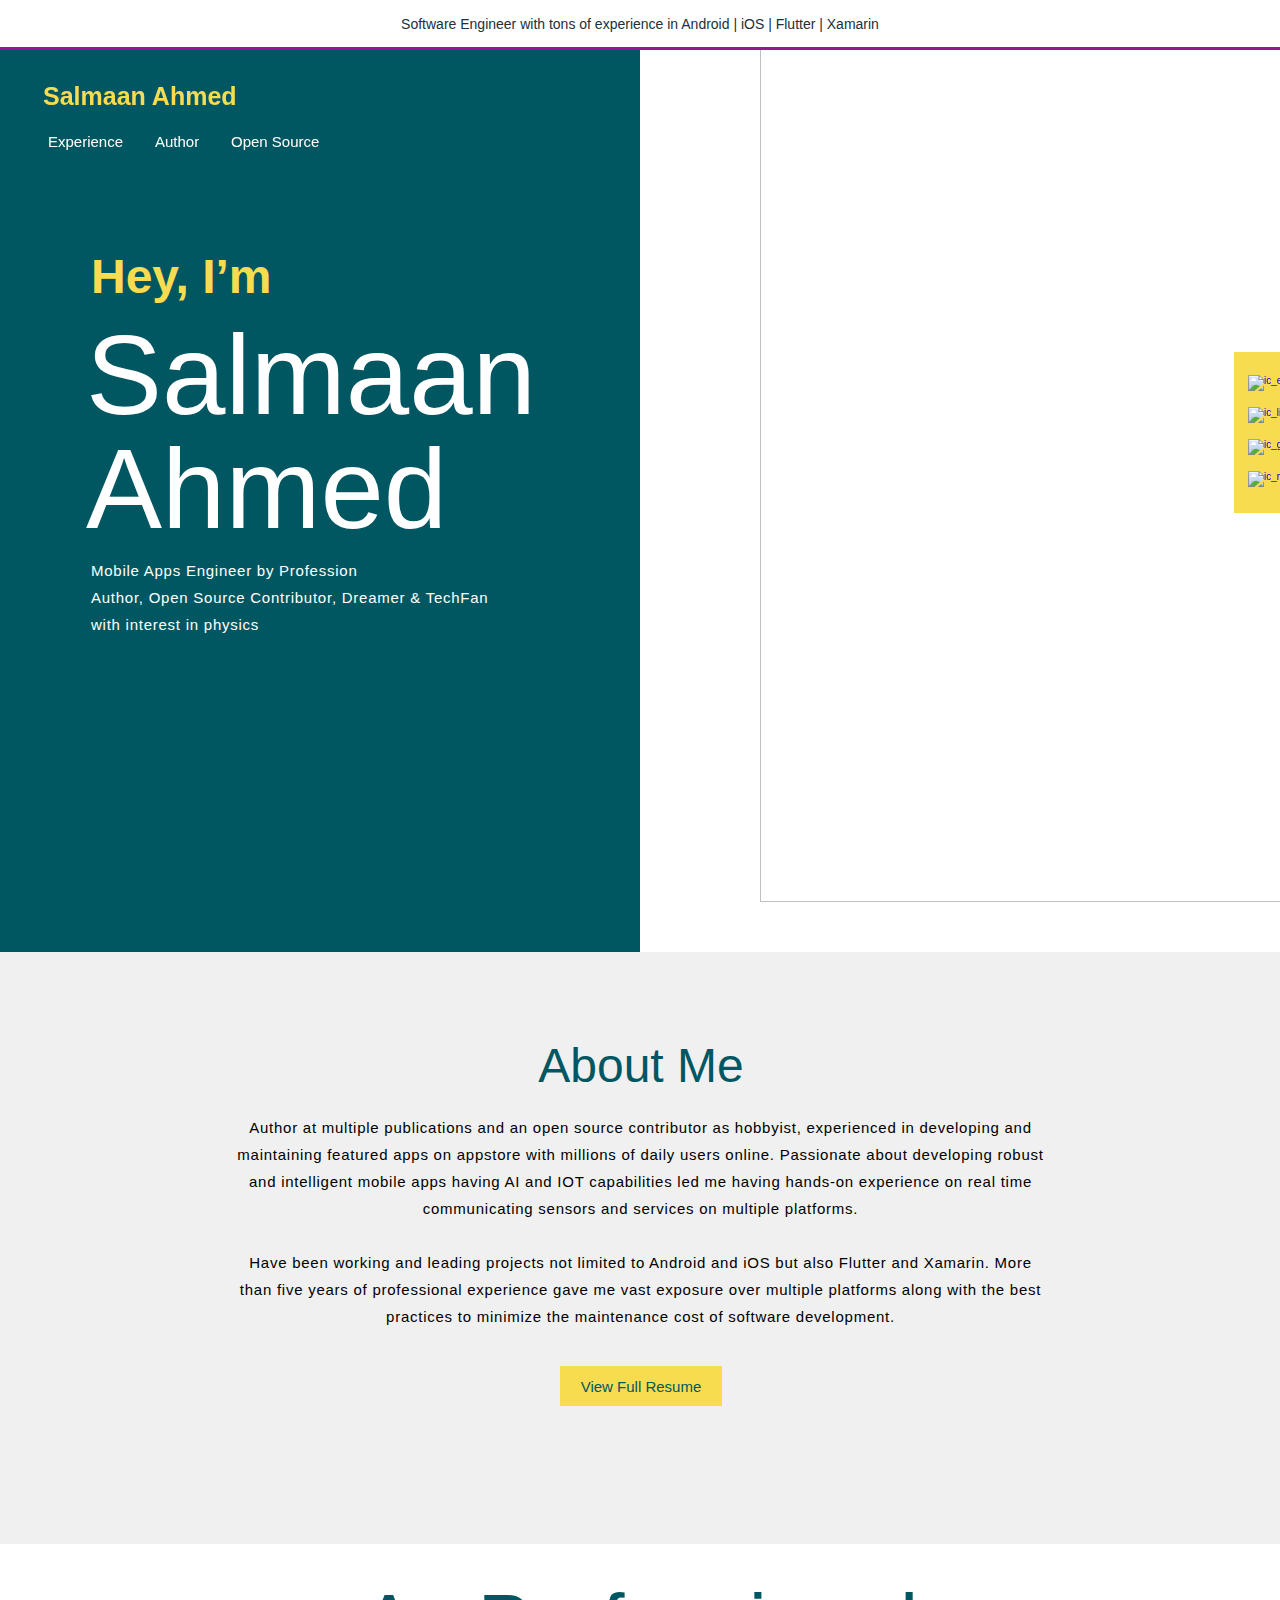
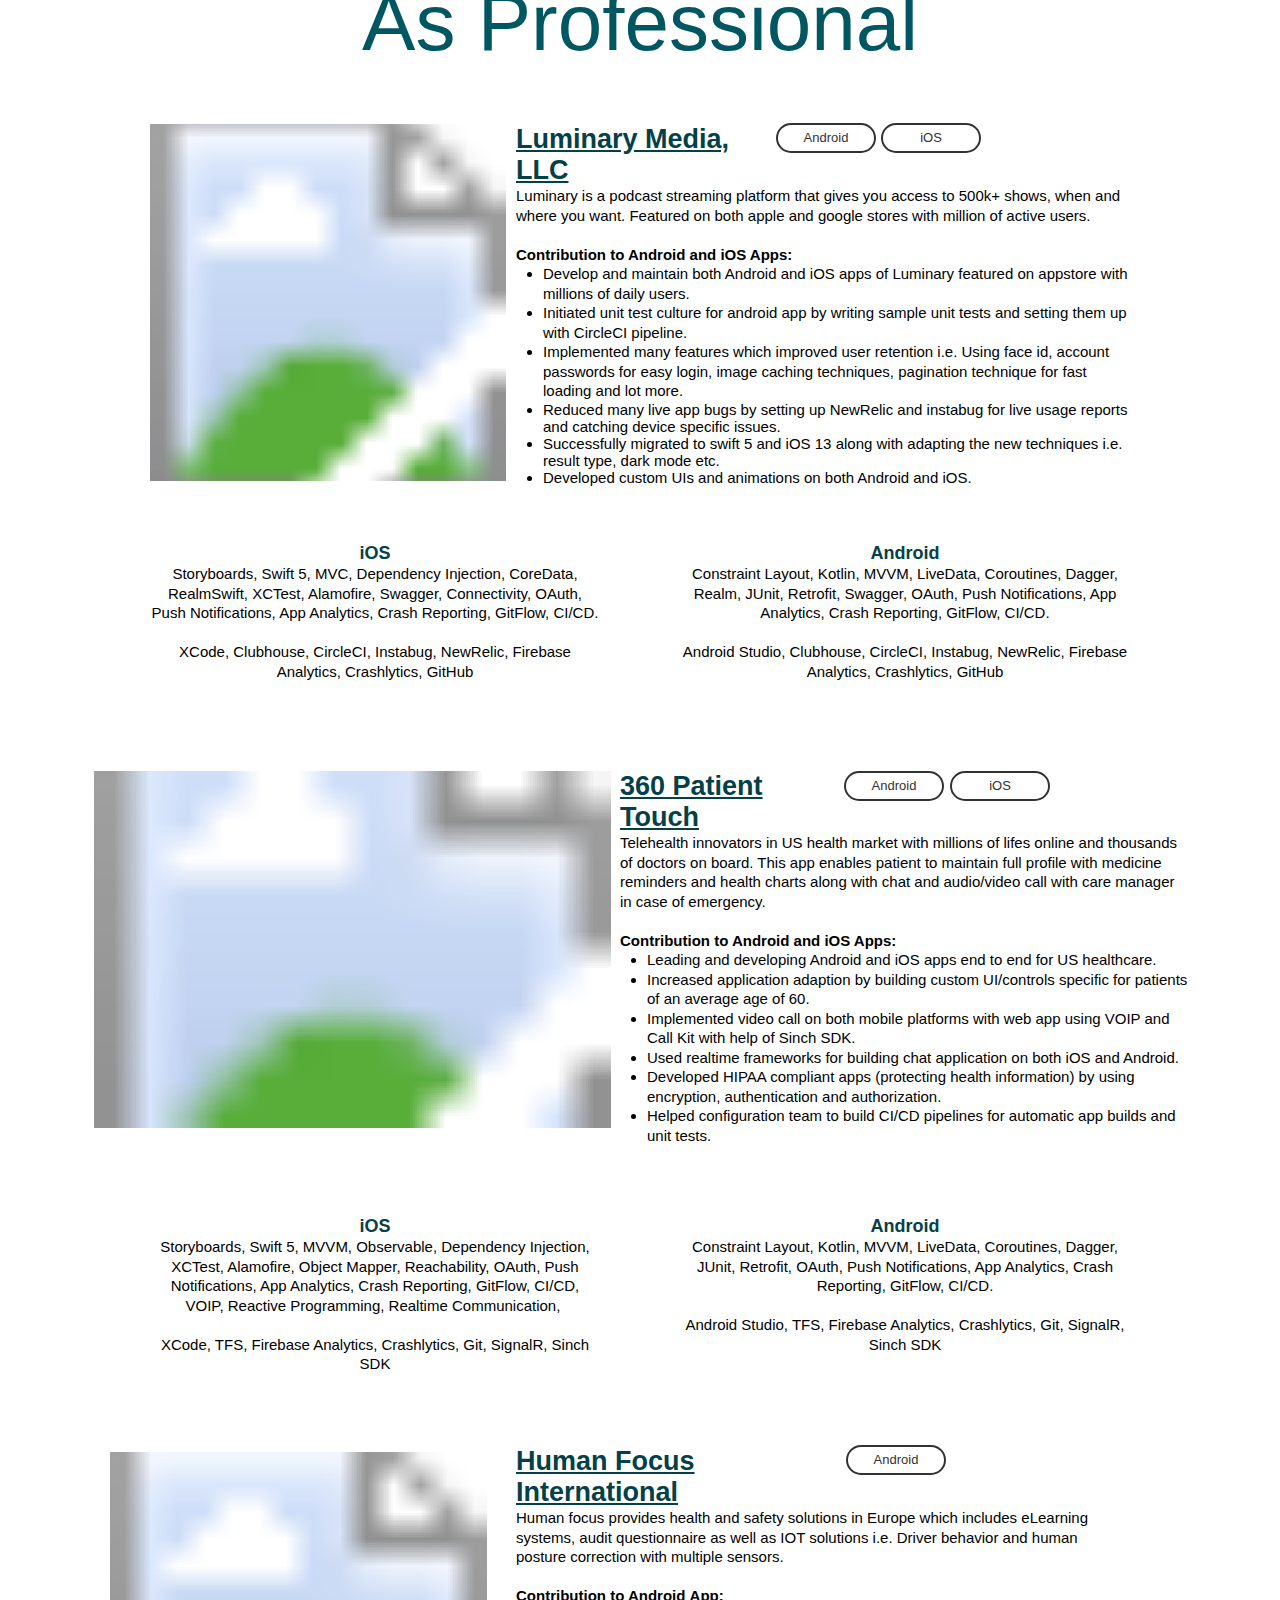
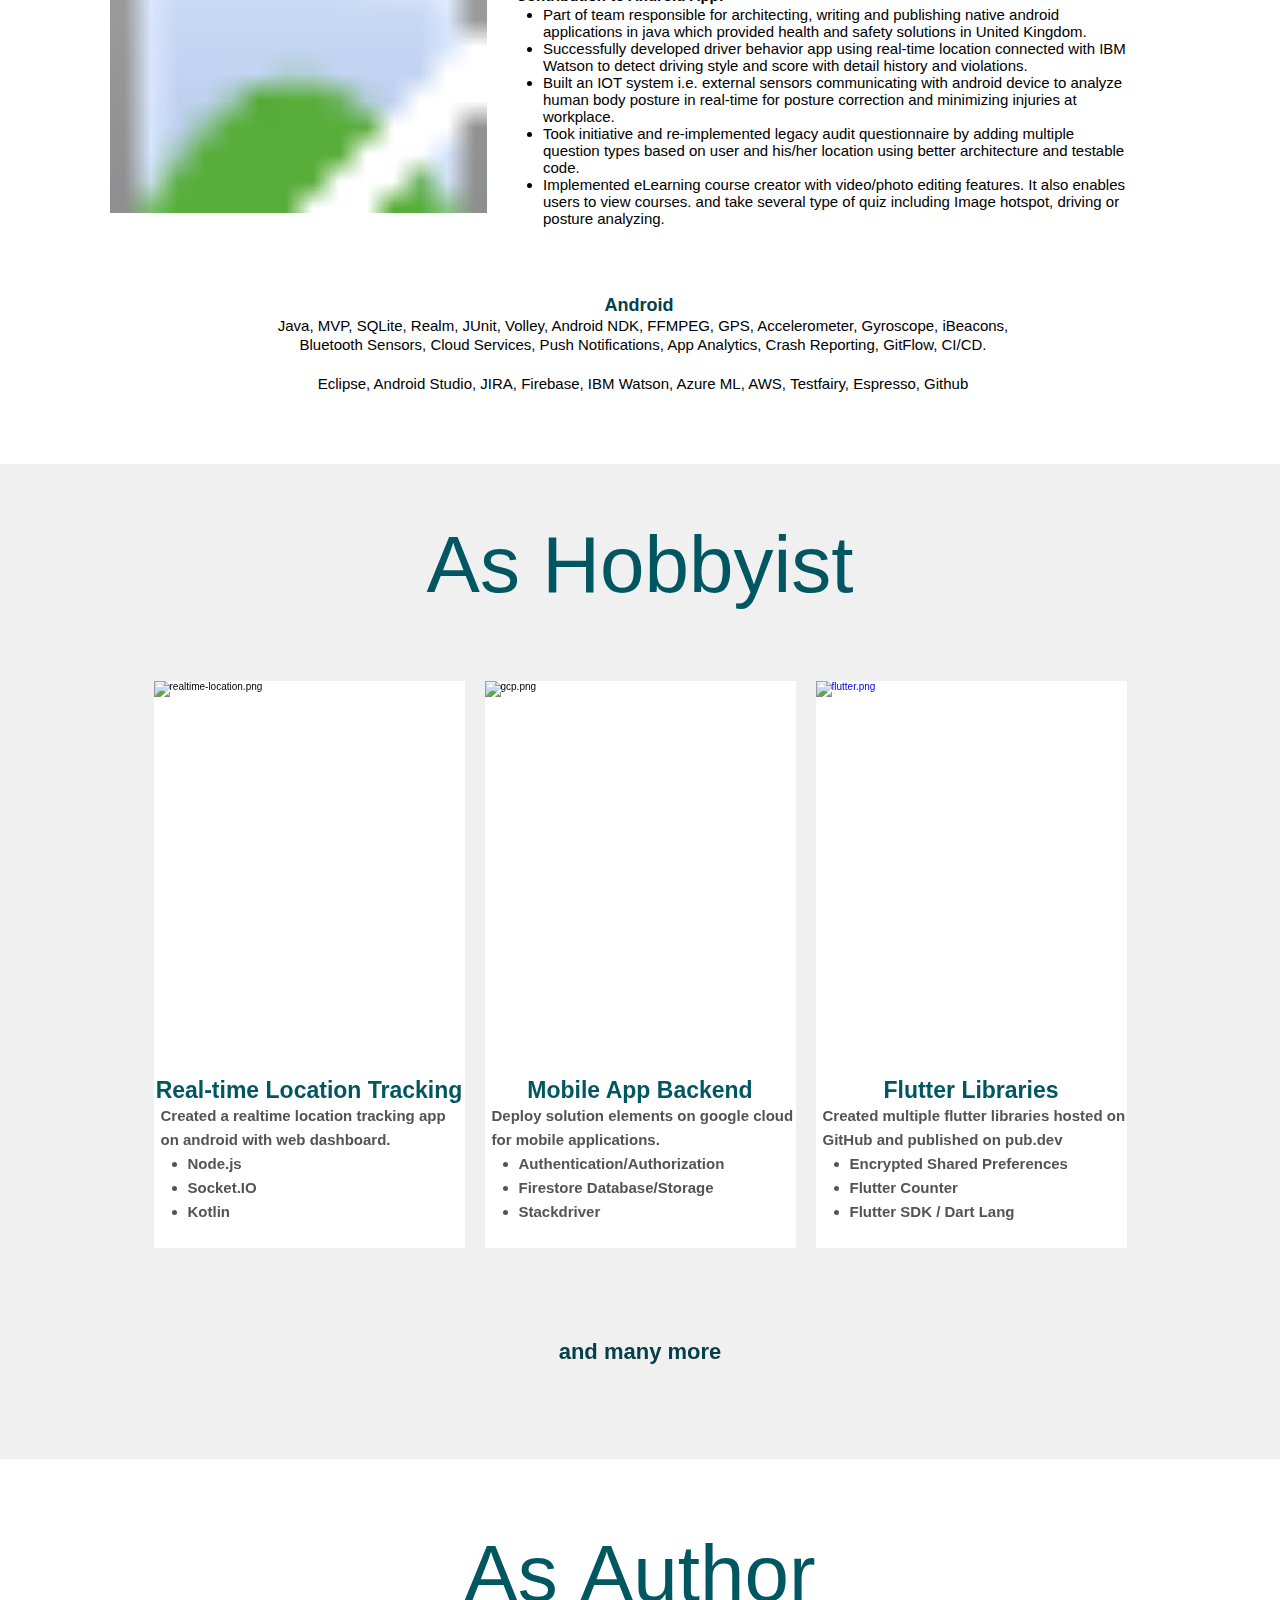
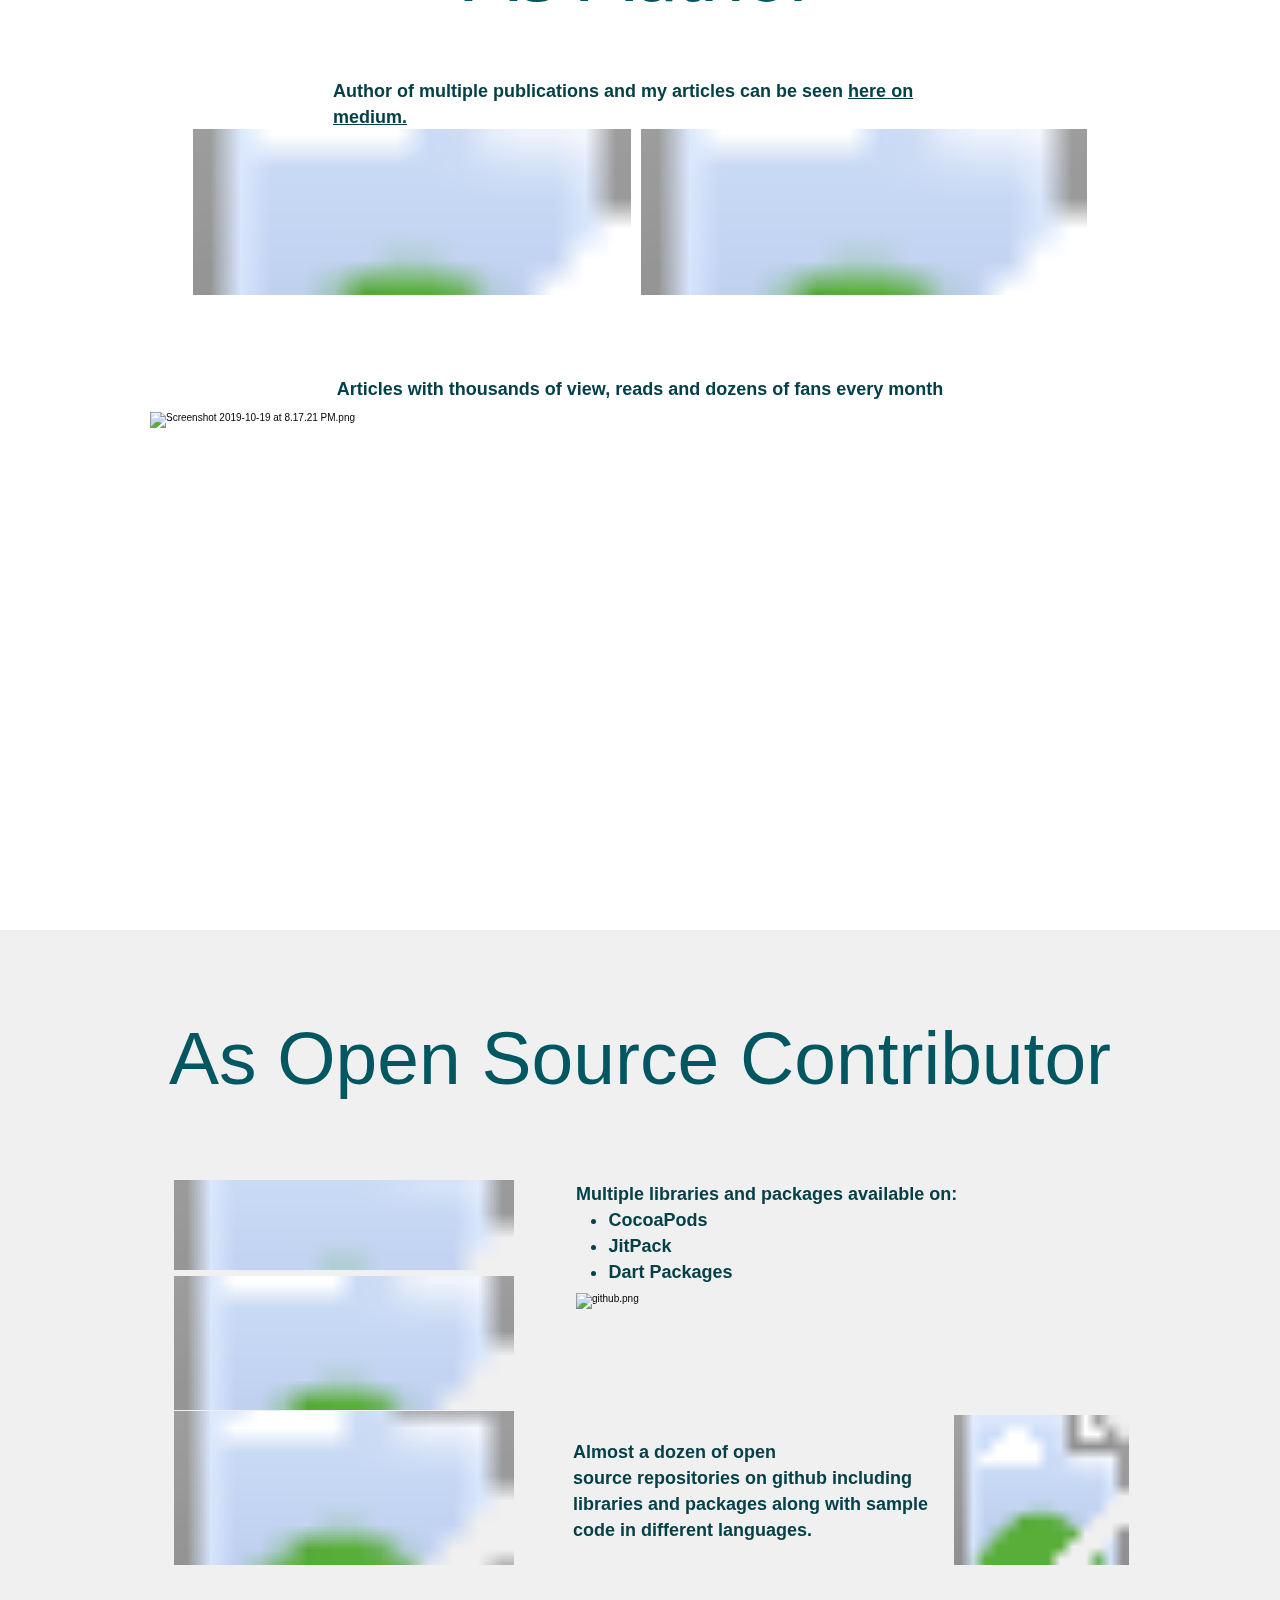
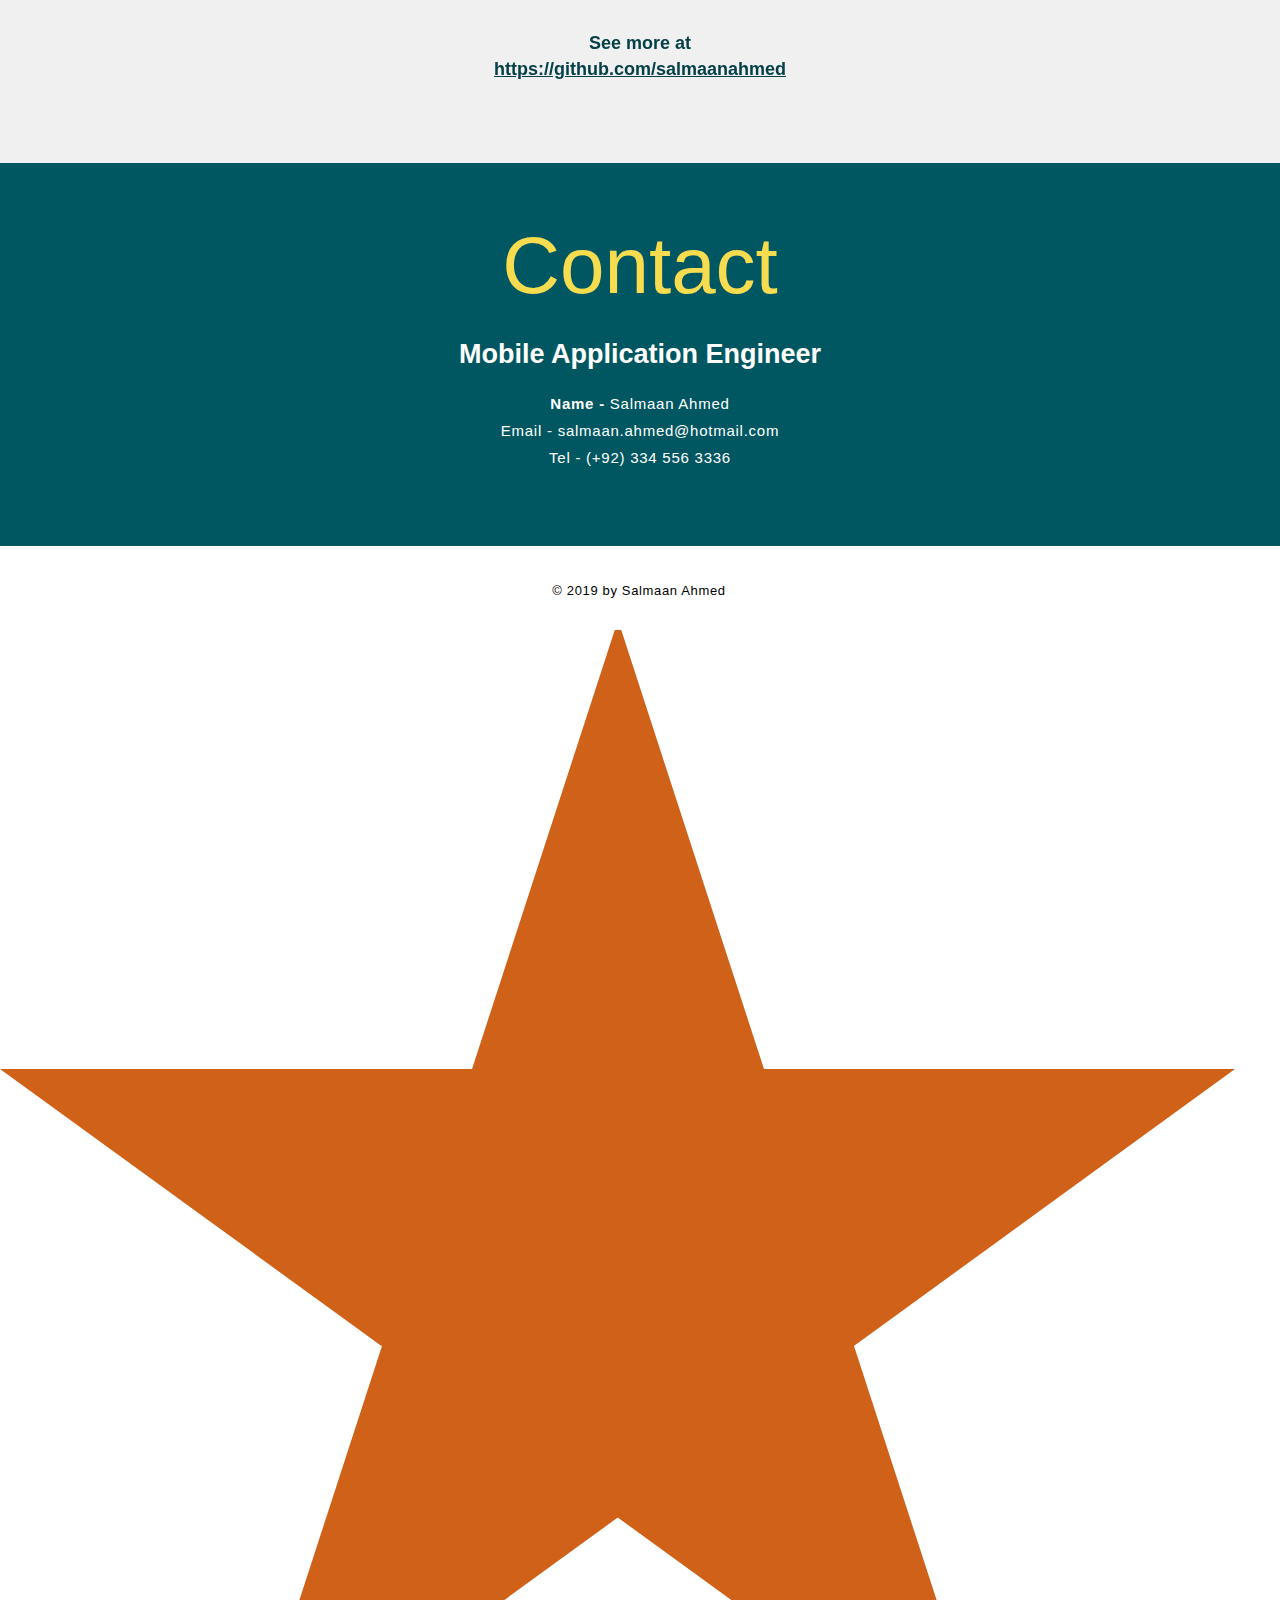
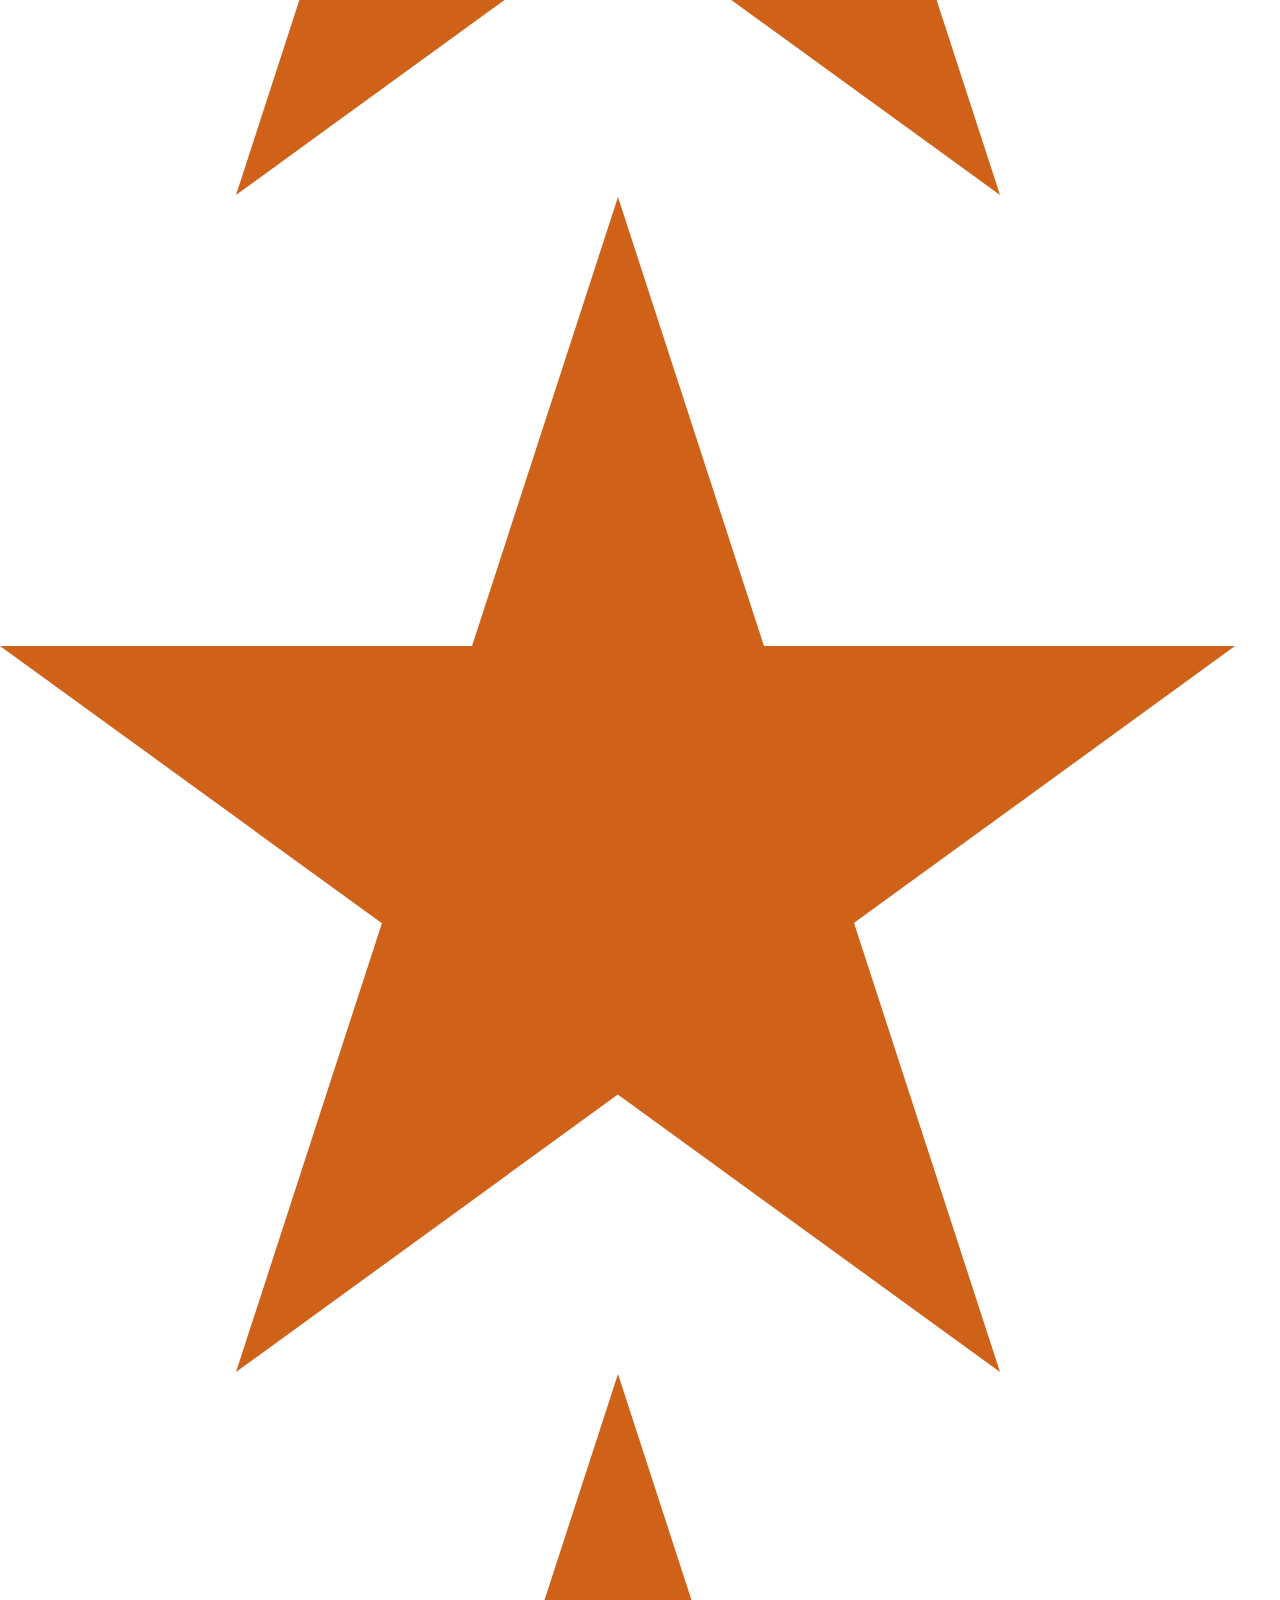
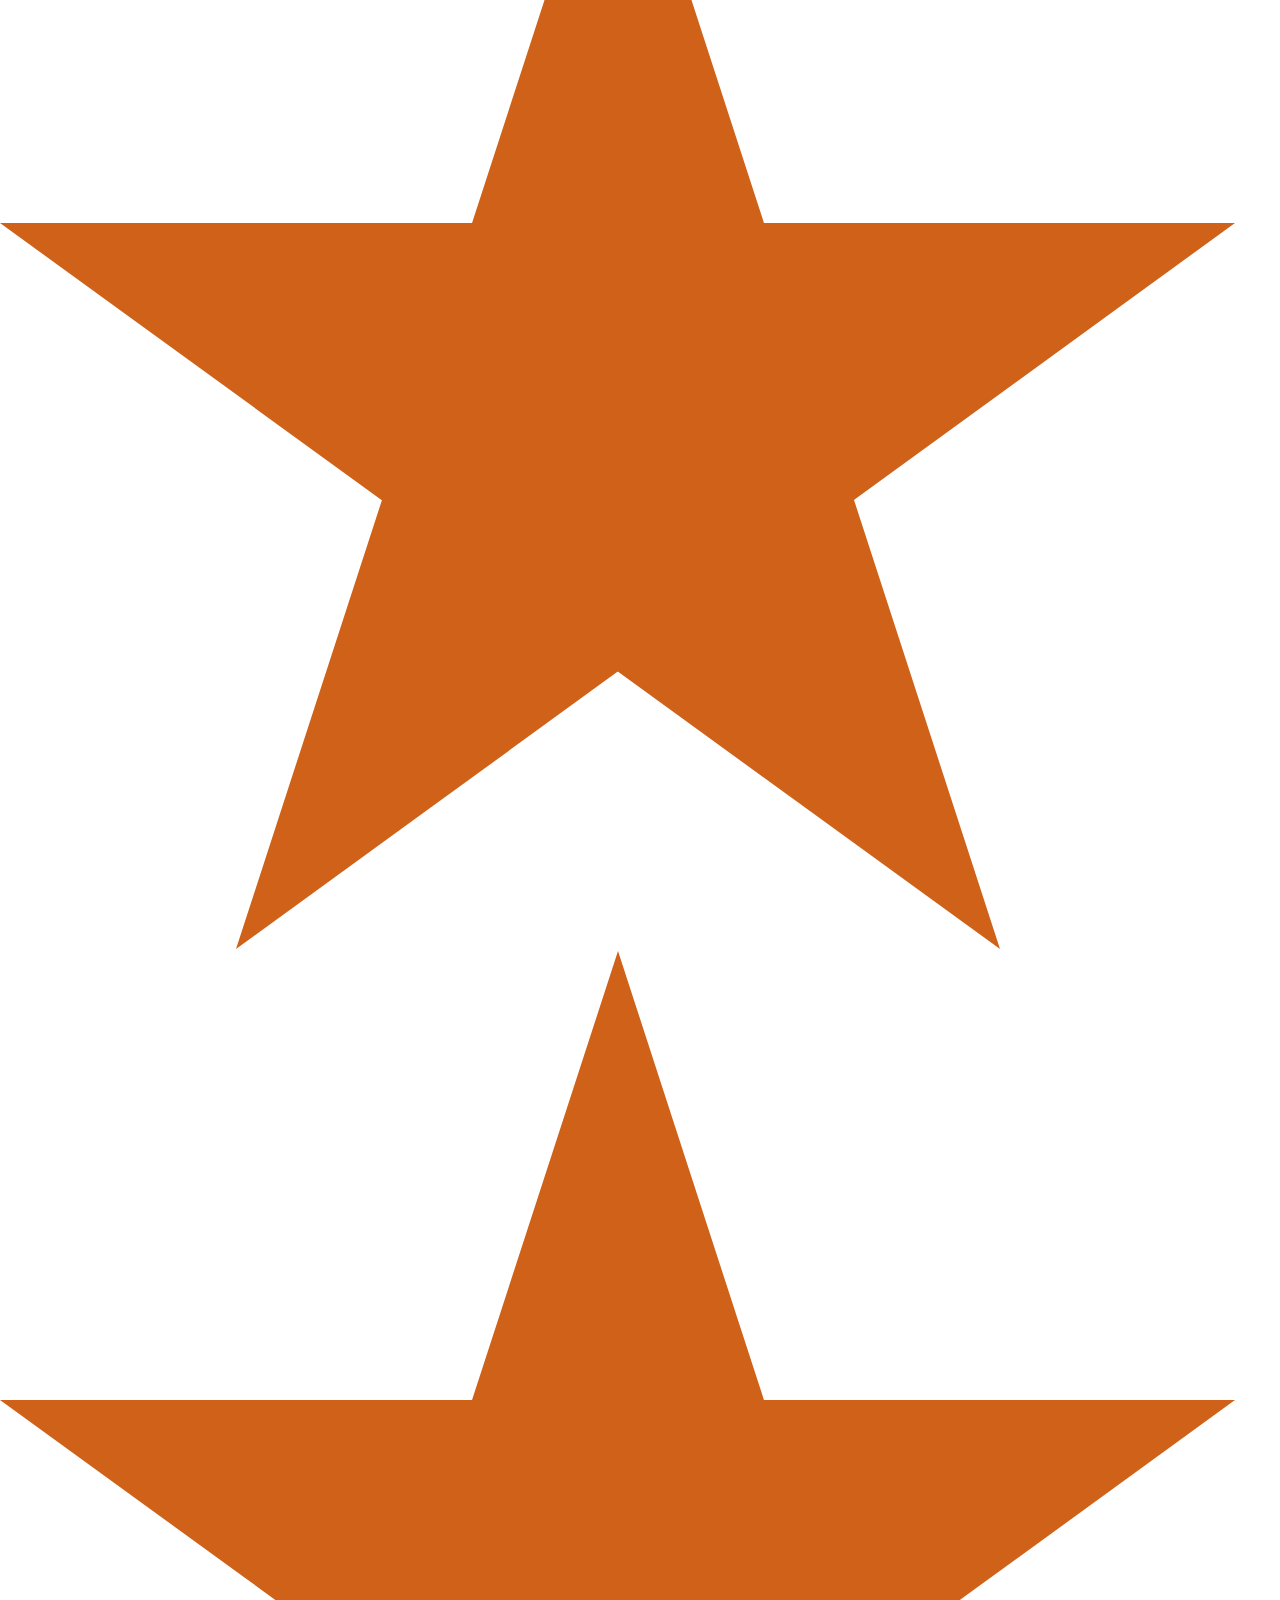
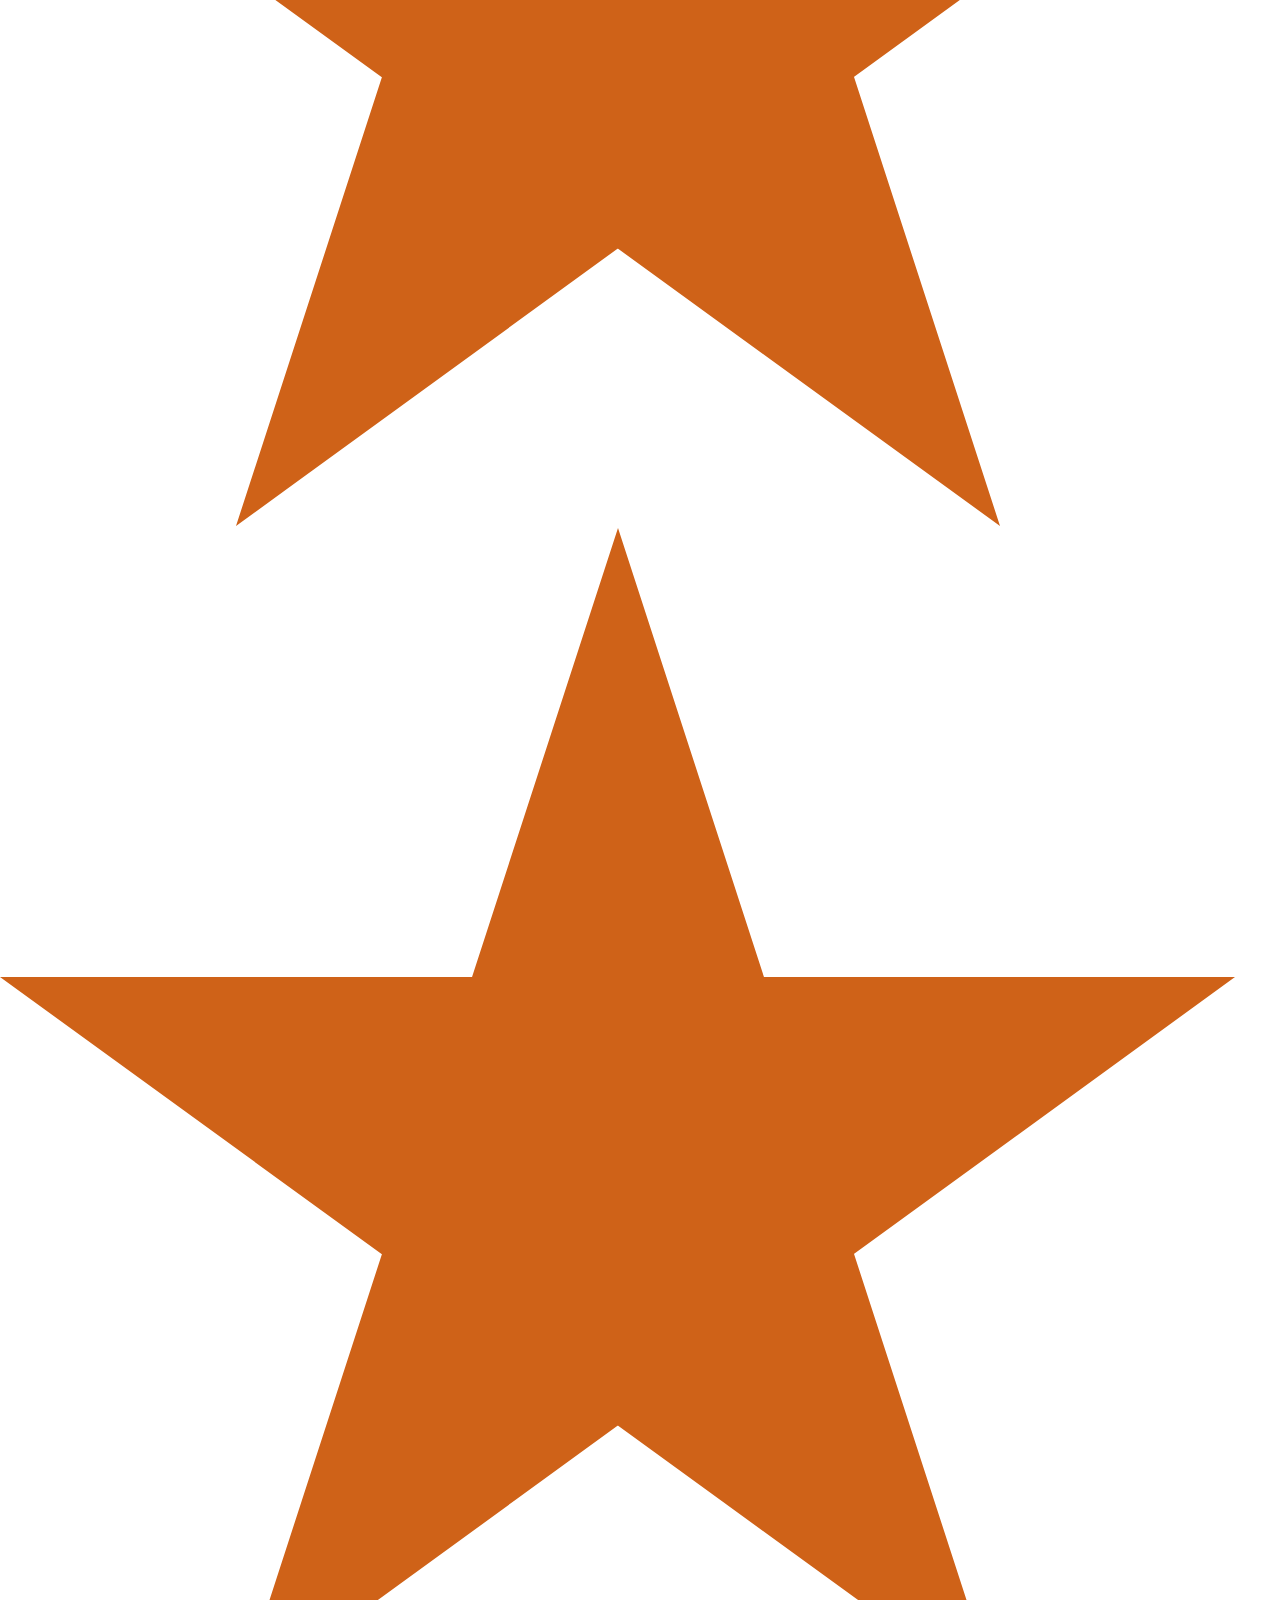
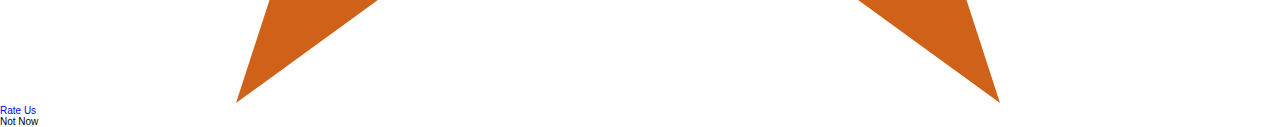
==== commit ca70c157: "updated header" ====
--- a/index.htm
+++ b/index.htm
@@ -1,5 +1,5 @@
 <!DOCTYPE html>
-<!-- saved from url=(0041)https://salmaanahmedz.wixsite.com/profile -->
+<!-- saved from url=(0105)file:///C:/Users/sahmed/Desktop/Portfolio/Salmaan%20Ahmed%20Portfolio%20_%20Mobile%20Apps%20Engineer.html -->
 <html lang="en" class=""><head><meta http-equiv="Content-Type" content="text/html; charset=UTF-8">
     <meta http-equiv="X-UA-Compatible" content="IE=Edge">
     
@@ -15,11 +15,9 @@
     <meta http-equiv="X-Wix-Application-Instance-Id" content="1f65aec4-a2d4-4919-9317-2e10ce7bb1a3">
     
     
-        <meta http-equiv="X-Wix-Published-Version" content="37">
-    
-    
-    
-        <meta http-equiv="etag" content="6ac6b1754f7851afbea9bed6341b0dbd">
+        <meta http-equiv="X-Wix-Published-Version" content="42">
+    
+    
     
     
     <meta name="format-detection" content="telephone=no">
@@ -29,8 +27,9 @@
     <meta name="SKYPE_TOOLBAR" content="SKYPE_TOOLBAR_PARSER_COMPATIBLE">
 
     
-        <meta id="wixMobileViewport" name="viewport" content="width=980, user-scalable=yes">
-    
+     <meta id="wixMobileViewport" name="viewport" content="width=980, user-scalable=yes">
+    
+
     
     
     
@@ -46,11 +45,11 @@
     <script type="text/javascript">
         
 
-        var serviceTopology = {"cacheKillerVersion":"1","staticServerUrl":"https://static.parastorage.com/","usersScriptsRoot":"//static.parastorage.com/services/wix-users/2.660.0","biServerUrl":"https://frog.wix.com/","userServerUrl":"https://users.wix.com/","billingServerUrl":"https://premium.wix.com/","mediaRootUrl":"https://static.wixstatic.com/","logServerUrl":"https://frog.wix.com/plebs","monitoringServerUrl":"https://TODO/","usersClientApiUrl":"https://users.wix.com/wix-users","publicStaticBaseUri":"//static.parastorage.com/services/wix-public/1.299.0","basePublicUrl":"https://www.wix.com/","postLoginUrl":"https://www.wix.com/my-account","postSignUpUrl":"https://www.wix.com/new/account","baseDomain":"wix.com","staticMediaUrl":"https://static.wixstatic.com/media","staticAudioUrl":"https://music.wixstatic.com/mp3","staticDocsUrl":"https://docs.wixstatic.com/ugd","emailServer":"https://assets.wix.com/common-services/notification/invoke","blobUrl":"https://static.parastorage.com/wix_blob","htmlEditorUrl":"http://editor.wix.com/html","siteMembersUrl":"https://users.wix.com/wix-sm","scriptsLocationMap":{"automation":"https://static.parastorage.com/services/automation/1.23.0","bootstrap":"https://static.parastorage.com/services/bootstrap/2.1229.80","ck-editor":"https://static.parastorage.com/services/ck-editor/1.87.3","core":"https://static.parastorage.com/services/core/2.1229.80","dbsm-editor-app":"https://static.parastorage.com/services/dbsm-editor-app/1.951.0","dbsm-viewer-app":"https://static.parastorage.com/services/dbsm-viewer-app/1.776.0","ecommerce":"https://static.parastorage.com/services/ecommerce/1.203.0","fallback-viewer-app":"https://static.parastorage.com/services/fallback-viewer-app/1.0.0","js-platform-apps-configuration":"https://static.parastorage.com/services/js-platform-apps-configuration/1.129.0","js-wixcode-sdk":"https://static.parastorage.com/services/js-wixcode-sdk/1.383.0","langs":"https://static.parastorage.com/services/langs/2.577.0","linguist-flags":"https://static.parastorage.com/services/linguist-flags/1.84.0","promote-analytics-adapter":"https://static.parastorage.com/services/promote-analytics-adapter/2.228.0","promote-seo-renderer":"https://static.parastorage.com/services/promote-seo-renderer/1.2.0","santa":"https://static.parastorage.com/services/santa/1.8207.0","santa-langs":"https://static.parastorage.com/services/santa-langs/1.5532.0","santa-resources":"https://static.parastorage.com/services/santa-resources/1.2.0","santa-site-auth-module":"https://static.parastorage.com/services/santa-site-auth-module/1.9.0","semi-native-sdk":"https://static.parastorage.com/services/semi-native-sdk/1.8.0","sitemembers":"https://static.parastorage.com/services/sm-js-sdk/1.31.0","skins":"https://static.parastorage.com/services/skins/2.1229.80","tpa":"https://static.parastorage.com/services/tpa/2.1065.0","web":"https://static.parastorage.com/services/web/2.1229.80","wix-bolt":"https://static.parastorage.com/services/wix-bolt/1.3945.0","wix-code-platform":"https://static.parastorage.com/services/wix-code-platform/1.267.0","wix-code-viewer-app":"https://static.parastorage.com/services/wix-code-viewer-app/1.264.0","wix-music-embed":"https://static.parastorage.com/services/wix-music-embed/1.26.0","wix-ui-santa":"https://static.parastorage.com/services/wix-ui-santa/1.481.0","wixapps":"https://static.parastorage.com/services/wixapps/2.486.0","wixcode-namespaces":"https://static.parastorage.com/services/wixcode-namespaces/1.246.0"},"developerMode":false,"productionMode":true,"staticServerFallbackUrl":"https://sslstatic.wix.com/","staticVideoUrl":"https://video.wixstatic.com/","cloudStorageUrl":"https://static.wixstatic.com/","usersDomainUrl":"https://users.wix.com/wix-users","scriptsDomainUrl":"https://static.parastorage.com/","userFilesUrl":"https://static.parastorage.com/","staticHTMLComponentUrl":"https://salmaanahmedz-wixsite-com.filesusr.com/","secured":true,"ecommerceCheckoutUrl":"https://www.safer-checkout.com/","premiumServerUrl":"https://premium.wix.com/","digitalGoodsServerUrl":"https://dgs.wixapps.net/","wixCloudBaseDomain":"wix-code.com","mailServiceSuffix":"/_api/common-services/notification/invoke","staticVideoHeadRequestUrl":"https://storage.googleapis.com/video.wixstatic.com","protectedPageResolverUrl":"https://site-pages.wix.com/_api/wix-public-html-info-webapp/resolve_protected_page_urls","mediaUploadServerUrl":"https://files.wix.com/","siteAssetsServerUrl":"https://siteassets.parastorage.com/pages","staticServerWixDomainUrl":"https://www.wix.com/_partials","adaptiveVideoDomain":"https://files.wix.com/","scriptsVersionsMap":{"santa-data-fixer":"1.686.0","santa-site-metadata":"1.440.0","santa-main-r":"1.100.0","ghostable-structure-builder":"1.30.0","viewer-view-mode-json":"1.73.0","stylable-santa-flatten":"1.0.43","remote-widget-structure-builder":"1.58.0"},"publicStaticsUrl":"//static.parastorage.com/services/wix-public/1.299.0"};
+        var serviceTopology = {"cacheKillerVersion":"1","staticServerUrl":"https://static.parastorage.com/","usersScriptsRoot":"//static.parastorage.com/services/wix-users/2.660.0","biServerUrl":"https://frog.wix.com/","userServerUrl":"https://users.wix.com/","billingServerUrl":"https://premium.wix.com/","mediaRootUrl":"https://static.wixstatic.com/","logServerUrl":"https://frog.wix.com/plebs","monitoringServerUrl":"https://TODO/","usersClientApiUrl":"https://users.wix.com/wix-users","publicStaticBaseUri":"//static.parastorage.com/services/wix-public/1.299.0","basePublicUrl":"https://www.wix.com/","postLoginUrl":"https://www.wix.com/my-account","postSignUpUrl":"https://www.wix.com/new/account","baseDomain":"wix.com","staticMediaUrl":"https://static.wixstatic.com/media","staticAudioUrl":"https://music.wixstatic.com/mp3","staticDocsUrl":"https://docs.wixstatic.com/ugd","emailServer":"https://assets.wix.com/common-services/notification/invoke","blobUrl":"https://static.parastorage.com/wix_blob","htmlEditorUrl":"http://editor.wix.com/html","siteMembersUrl":"https://users.wix.com/wix-sm","scriptsLocationMap":{"automation":"https://static.parastorage.com/services/automation/1.23.0","bootstrap":"https://static.parastorage.com/services/bootstrap/2.1229.80","ck-editor":"https://static.parastorage.com/services/ck-editor/1.87.3","core":"https://static.parastorage.com/services/core/2.1229.80","dbsm-editor-app":"https://static.parastorage.com/services/dbsm-editor-app/1.1321.0","dbsm-viewer-app":"https://static.parastorage.com/services/dbsm-viewer-app/1.989.0","ecommerce":"https://static.parastorage.com/services/ecommerce/1.203.0","fallback-viewer-app":"https://static.parastorage.com/services/fallback-viewer-app/1.0.0","js-platform-apps-configuration":"https://static.parastorage.com/services/js-platform-apps-configuration/1.235.0","js-wixcode-sdk":"https://static.parastorage.com/services/js-wixcode-sdk/1.383.0","langs":"https://static.parastorage.com/services/langs/2.577.0","linguist-flags":"https://static.parastorage.com/services/linguist-flags/1.267.0","promote-analytics-adapter":"https://static.parastorage.com/services/promote-analytics-adapter/2.327.0","promote-seo-renderer":"https://static.parastorage.com/services/promote-seo-renderer/1.2.0","santa":"https://static.parastorage.com/services/santa/1.8883.0","santa-langs":"https://static.parastorage.com/services/santa-langs/1.6975.0","santa-resources":"https://static.parastorage.com/services/santa-resources/1.2.0","santa-site-auth-module":"https://static.parastorage.com/services/santa-site-auth-module/1.9.0","semi-native-sdk":"https://static.parastorage.com/services/semi-native-sdk/1.8.0","sitemembers":"https://static.parastorage.com/services/sm-js-sdk/1.31.0","skins":"https://static.parastorage.com/services/skins/2.1229.80","tbElements":"https://static.parastorage.com/services/editor-elements/1.126.0","tpa":"https://static.parastorage.com/services/tpa/2.1065.0","web":"https://static.parastorage.com/services/web/2.1229.80","wix-bolt":"https://static.parastorage.com/services/wix-bolt/1.4998.0","wix-code-platform":"https://static.parastorage.com/services/wix-code-platform/1.425.0","wix-code-viewer-app":"https://static.parastorage.com/services/wix-code-viewer-app/1.408.0","wix-music-embed":"https://static.parastorage.com/services/wix-music-embed/1.26.0","wix-ui-santa":"https://static.parastorage.com/services/wix-ui-santa/1.1061.0","wixapps":"https://static.parastorage.com/services/wixapps/2.486.0","wixcode-namespaces":"https://static.parastorage.com/services/wixcode-namespaces/1.407.0"},"developerMode":false,"productionMode":true,"staticServerFallbackUrl":"https://sslstatic.wix.com/","staticVideoUrl":"https://video.wixstatic.com/","cloudStorageUrl":"https://static.wixstatic.com/","usersDomainUrl":"https://users.wix.com/wix-users","scriptsDomainUrl":"https://static.parastorage.com/","userFilesUrl":"https://static.parastorage.com/","staticHTMLComponentUrl":"https://salmaanahmedz-wixsite-com.filesusr.com/","secured":true,"ecommerceCheckoutUrl":"https://www.safer-checkout.com/","premiumServerUrl":"https://premium.wix.com/","digitalGoodsServerUrl":"https://dgs.wixapps.net/","wixCloudBaseDomain":"wix-code.com","mailServiceSuffix":"/_api/common-services/notification/invoke","staticVideoHeadRequestUrl":"https://storage.googleapis.com/video.wixstatic.com","protectedPageResolverUrl":"https://site-pages.wix.com/_api/wix-public-html-info-webapp/resolve_protected_page_urls","mediaUploadServerUrl":"https://files.wix.com/","siteAssetsServerUrl":"https://siteassets.parastorage.com/pages","staticServerWixDomainUrl":"https://www.wix.com/_partials","adaptiveVideoDomain":"https://files.wix.com/","scriptsVersionsMap":{"santa-data-fixer":"1.813.0","santa-site-metadata":"1.636.0","santa-main-r":"1.100.0","ghostable-structure-builder":"1.150.0","viewer-view-mode-json":"1.73.0","stylable-santa-flatten":"1.0.66","remote-widget-structure-builder":"1.164.0"},"publicStaticsUrl":"//static.parastorage.com/services/wix-public/1.299.0"};
         var santaModels = true;
         var isStreaming = true;
-        var rendererModel = {"metaSiteId":"b83fc99b-1b1e-42e6-95ad-e180bc04254b","siteInfo":{"documentType":"UGC","applicationType":"HtmlWeb","siteId":"1f65aec4-a2d4-4919-9317-2e10ce7bb1a3","siteTitleSEO":"profile"},"clientSpecMap":{"1956":{"type":"public","applicationId":1956,"appDefinitionId":"14409595-f076-4753-8303-9a86f9f71469","appDefinitionName":"Wix Video","instance":"Sn6wPJV3JE2L2UfKbk2OnQPLJfY3uXFucop7cFyV-LI.[base64]","instanceId":"cb786dbd-a5d1-4139-84af-7aef1b9c175e","sectionPublished":true,"sectionMobilePublished":false,"sectionSeoEnabled":true,"widgets":{"144097ea-fea0-498e-ade7-e6de40127106":{"widgetUrl":"https:\/\/vod-server.wix.com\/widget.html","widgetId":"144097ea-fea0-498e-ade7-e6de40127106","refreshOnWidthChange":true,"mobileUrl":"https:\/\/vod-server.wix.com\/mobile.html","published":true,"mobilePublished":true,"seoEnabled":true,"preFetch":false,"shouldBeStretchedByDefault":false,"shouldBeStretchedByDefaultMobile":true,"componentFields":{"useSsrSeo":true,"mobileSettingsEnabled":true},"tpaWidgetId":"wix_vod_develop","default":true}},"appRequirements":{"requireSiteMembers":false},"isWixTPA":true,"installedAtDashboard":false,"permissions":{"revoked":true},"appFields":{}},"5":{"type":"public","applicationId":5,"appDefinitionId":"14b89688-9b25-5214-d1cb-a3fb9683618b","appDefinitionName":"Mobile App-Social Posts","instance":"lLn_oacAZxZ8kdFS9SUM5jytLHMYFXJtRcQ1sW_GnNk.[base64]","instanceId":"1e409747-12e5-4129-8e86-84ade9b48e21","sectionPublished":true,"sectionMobilePublished":false,"sectionSeoEnabled":true,"widgets":{},"appRequirements":{"requireSiteMembers":false},"isWixTPA":true,"installedAtDashboard":true,"permissions":{"revoked":false},"appFields":{}},"6":{"type":"public","applicationId":6,"appDefinitionId":"135c3d92-0fea-1f9d-2ba5-2a1dfb04297e","appDefinitionName":"Email Marketing","instance":"kezqud-hPInccrTE8QShcnVLyaL_SqveS5EMCZFLoyo.[base64]","instanceId":"24f74b5c-5a7f-4089-9e3c-c15e99df8f8a","sectionPublished":true,"sectionMobilePublished":false,"sectionSeoEnabled":true,"widgets":{"141995eb-c700-8487-6366-a482f7432e2b":{"widgetUrl":"https:\/\/so-feed.codev.wixapps.net\/widget","widgetId":"141995eb-c700-8487-6366-a482f7432e2b","refreshOnWidthChange":true,"mobileUrl":"https:\/\/so-feed.codev.wixapps.net\/widget","published":true,"mobilePublished":true,"seoEnabled":true,"preFetch":false,"shouldBeStretchedByDefault":false,"shouldBeStretchedByDefaultMobile":false,"componentFields":{},"tpaWidgetId":"shoutout_feed","default":true}},"appRequirements":{"requireSiteMembers":false},"isWixTPA":true,"installedAtDashboard":true,"permissions":{"revoked":false},"appFields":{"premiumBundle":{"parentAppId":"ee21fe60-48c5-45e9-95f4-6ca8f9b1c9d9","parentAppSlug":"ee21fe60-48c5-45e9-95f4-6ca8f9b1c9d9"}}},"13":{"type":"sitemembers","applicationId":13,"collectionType":"Open","collectionFormFace":"Register","collectionExposure":"Public","smcollectionId":"6b6c00fb-d59c-4dcc-8343-b0f1585daf47"},"2938":{"type":"public","applicationId":2938,"appDefinitionId":"14271d6f-ba62-d045-549b-ab972ae1f70e","appDefinitionName":"Wix Pro Gallery","instance":"nVK8wRWn8NA839ZseyqzbXfC1rf8FAwWNVbaoZDCVn8.[base64]","instanceId":"e293ebf3-a5a7-4675-bc07-50aee8967abb","appWorkerUrl":"https:\/\/progallery.wix.com\/worker.html","sectionPublished":true,"sectionMobilePublished":false,"sectionSeoEnabled":true,"widgets":{"142bb34d-3439-576a-7118-683e690a1e0d":{"widgetUrl":"https:\/\/progallery.wix.com\/gallery.html","widgetId":"142bb34d-3439-576a-7118-683e690a1e0d","refreshOnWidthChange":true,"mobileUrl":"https:\/\/progallery.wix.com\/gallery.html","published":true,"mobilePublished":true,"seoEnabled":true,"preFetch":false,"shouldBeStretchedByDefault":true,"shouldBeStretchedByDefaultMobile":false,"componentFields":{"useSsrSeo":true,"mobileSettingsEnabled":true,"componentUrl":"https:\/\/static.parastorage.com\/services\/pro-gallery-santa-wrapper\/1.651.0\/viewer.bundle.min.js"},"tpaWidgetId":"pro-gallery","default":true},"14f7938f-fa9a-e9e3-3a24-089172dccb28":{"widgetUrl":"https:\/\/progallery.wix.com\/checkout","widgetId":"14f7938f-fa9a-e9e3-3a24-089172dccb28","refreshOnWidthChange":true,"mobileUrl":"https:\/\/progallery.wix.com\/checkout","appPage":{"id":"checkout_page","name":"Checkout Page","defaultPage":"","hidden":true,"multiInstanceEnabled":false,"order":2,"indexable":true,"fullPage":true,"landingPageInMobile":true,"hideFromMenu":true},"published":true,"mobilePublished":true,"seoEnabled":false,"preFetch":true,"shouldBeStretchedByDefault":true,"shouldBeStretchedByDefaultMobile":false,"componentFields":{},"default":false},"1491fc25-fcd2-9c08-c74f-67b98b69ac4a":{"widgetUrl":"https:\/\/progallery.wix.com\/multishare.html","widgetId":"1491fc25-fcd2-9c08-c74f-67b98b69ac4a","refreshOnWidthChange":true,"mobileUrl":"https:\/\/progallery.wix.com\/multishare.html","published":true,"mobilePublished":true,"seoEnabled":true,"preFetch":false,"shouldBeStretchedByDefault":false,"shouldBeStretchedByDefaultMobile":true,"componentFields":{},"tpaWidgetId":"multishare_widget","default":false},"14f793c4-68e4-1d4f-3a24-089172dccb28":{"widgetUrl":"https:\/\/progallery.wix.com\/thankyou","widgetId":"14f793c4-68e4-1d4f-3a24-089172dccb28","refreshOnWidthChange":true,"mobileUrl":"https:\/\/progallery.wix.com\/thankyou","appPage":{"id":"thank_you_page","name":"Thank you Page","defaultPage":"","hidden":true,"multiInstanceEnabled":false,"order":3,"indexable":true,"fullPage":false,"landingPageInMobile":false,"hideFromMenu":true},"published":true,"mobilePublished":true,"seoEnabled":false,"preFetch":false,"shouldBeStretchedByDefault":true,"shouldBeStretchedByDefaultMobile":false,"componentFields":{},"default":false},"14f79354-c828-13e0-1246-058b79e70c1a":{"widgetUrl":"https:\/\/progallery.wix.com\/cart.html","widgetId":"14f79354-c828-13e0-1246-058b79e70c1a","refreshOnWidthChange":true,"mobileUrl":"https:\/\/progallery.wix.com\/cart.html","published":true,"mobilePublished":true,"seoEnabled":false,"preFetch":false,"shouldBeStretchedByDefault":false,"shouldBeStretchedByDefaultMobile":false,"componentFields":{},"tpaWidgetId":"cart","default":false},"144f04b9-aab4-fde7-179b-780c11da4f46":{"widgetUrl":"https:\/\/progallery.wix.com\/fullscreen","widgetId":"144f04b9-aab4-fde7-179b-780c11da4f46","refreshOnWidthChange":true,"mobileUrl":"https:\/\/progallery.wix.com\/fullscreen","appPage":{"id":"fullscreen_page","name":"Fullscreen Page","defaultPage":"","hidden":true,"multiInstanceEnabled":false,"order":1,"indexable":true,"fullPage":true,"landingPageInMobile":false,"hideFromMenu":true},"published":true,"mobilePublished":true,"seoEnabled":true,"preFetch":false,"shouldBeStretchedByDefault":true,"shouldBeStretchedByDefaultMobile":false,"componentFields":{"useSsrSeo":true},"default":false}},"appRequirements":{"requireSiteMembers":false},"isWixTPA":true,"installedAtDashboard":false,"permissions":{"revoked":true},"appFields":{"platform":{"baseUrls":{"santaWrapperBaseUrl":"https:\/\/static.parastorage.com\/services\/pro-gallery-santa-wrapper\/1.651.0\/"},"viewerScriptUrl":"https:\/\/static.parastorage.com\/services\/pro-gallery-santa-wrapper\/1.651.0\/viewerScript.bundle.min.js"}}},"7":{"type":"public","applicationId":7,"appDefinitionId":"146c0d71-352e-4464-9a03-2e868aabe7b9","appDefinitionName":"Ascend Tasks","instance":"xajOFdvu8hBEuE_2zNsDCjOQVMCWGqYWoMFFzuLLg2A.[base64]","instanceId":"c5cfabef-ed52-4083-ac78-56f3d7984ed1","sectionPublished":true,"sectionMobilePublished":false,"sectionSeoEnabled":true,"widgets":{},"appRequirements":{"requireSiteMembers":false},"isWixTPA":true,"installedAtDashboard":true,"permissions":{"revoked":false},"appFields":{}},"-666":{"type":"metasite","metaSiteId":"b83fc99b-1b1e-42e6-95ad-e180bc04254b","appDefId":"22bef345-3c5b-4c18-b782-74d4085112ff","instance":"XwgyxTw-XSZdctjkPnZk4gNNLHaU9JrjVskawwszQKU.[base64]","appDefinitionId":"22bef345-3c5b-4c18-b782-74d4085112ff","applicationId":-666},"4":{"type":"public","applicationId":4,"appDefinitionId":"141fbfae-511e-6817-c9f0-48993a7547d1","appDefinitionName":"Inbox","instance":"xeUIf2l03YYIdAppioxuGBiMr3ue27RehJ-f2v2A3_Q.[base64]","instanceId":"6ec90109-d45f-4818-8b67-680a95e35c27","sectionPublished":true,"sectionMobilePublished":false,"sectionSeoEnabled":true,"widgets":{},"appRequirements":{"requireSiteMembers":false},"isWixTPA":true,"installedAtDashboard":true,"permissions":{"revoked":false},"appFields":null}},"premiumFeatures":[],"geo":"PAK","languageCode":"en","locale":"en-pk","previewMode":false,"userId":"e51896d5-f582-4c81-9c4e-b564a8653990","siteMetaData":{"preloader":{"uri":"","enabled":false},"adaptiveMobileOn":true,"quickActions":{"socialLinks":[],"colorScheme":"dark","configuration":{"quickActionsMenuEnabled":false,"navigationMenuEnabled":true,"phoneEnabled":false,"emailEnabled":false,"addressEnabled":false,"socialLinksEnabled":false}},"contactInfo":{"companyName":"","phone":"","fax":"","email":"","address":""},"renderHints":{"containsTPA":false,"isMeshReady":true,"containsAppPart":false,"containsAppPart2":false}},"runningExperiments":{"sv_comboboxPlaceholderStyle":"new","ds_saveChangesBeforePublish":"new","sv_includeRavenInPreview":"new","useNewWUSDropdown":"old","useEarlyLinkCheck":"new","moveCustomStyleFromMasterPage":"500","helveticaCssInRenderer":"new","sv_contactFormFinalMigrationEditor":"new","se_lineComponent":"new","bv_platform_report_fedops":"new","sv_loginSocialBarSelect":"new","sv_tpaExternalIdPreventRefresh":"new","removeBadlyDuplicatedPages":"new","sv_autoSaveNoMobileMerge":"new","preloadBoltScript":"new","prefetchBoltWorker":"new","sv_reportIframeStartLoadingInWarmup":"new","sv_ampLinkTag":"new","bv_layout_props":"new","sv_newTPANativeDataFlow":"new","sv_contactFormUseFormBuilderSubmit":"new","sv_wixSiteUrlFallback":"new","sv_ssrNoPagesData":"new","sv_twitterMetaTags":"new","sv_addPropsToHostInNativeComponent":"old","sv_dontDeleteSvSessionCookieOnLogout":"new","enableAddMissingStyleFixer":"new","sv_moveWixCodeToViewerApp":"new","sv_addSiteRevisionToMembersCalls":"new","sv_googleMapsRevamp":"new","bv_use_simplified_static_page_pattern":"new","se_appBuilderPropertyAsSchema":"new","se_santaMembers":"new","sv_inputElementsLabelMobileHooks":"new","sv_fixedMobileHeader":"new","preconnectApps":"new","bv_wixImage":"new","sv_blogSocialCounters":"new","bv_preconnectSiteAssets":"new","sv_meshReadyFallback":"new","sv_useJsonForCloningPageData":"new","sv_meshLayout":"new","sv_loadUserGeneratedAppsAfterBootstrap":"new","sv_resetHtmlCompOnEditorPreviewTransition":"new","sv_ssr_image_src":"new","ssrFontShortcut":"new","sv_rtlDatePicker":"new","sv_tpaStateChangedEvent":"new","sv_multilingualSubDomains":"new","sv_soapReorderFixer":"new","sv_controllerScripts":"new","wixCodeNoIframe":"new","useRegExpForFontsParse":"new","extractPageRefsOnSave":"new","sv_moveRouterDataToRGI":"new","useNewWUSUploadButton":"old","sv_nativeComponents":"new","bv_test_shtaweem":"new","useFontFaceSet":"new","useModernBundle":"new","sv_postmessage_security":"new","bv_use_seo_patterns":"new","sv_enableBackgroundVideoOnTablet":"new","sv_tpaAddChatApp":"new","sv_restoreAutosaveWhenMobileFails":"new","bv_wixImagePhaseTwo":"new","reportBiErrorWhenAddingCompWithCustomeStyleId":"new","bv_prefetchBoltWorker":"new","sv_pass_booking_initial_instance_before_save":"new","sv_multilingualDatePicker":"new","sv_fasterPagesDataOnLoad":"new","ds_updateAnchorsOnlyOnNavigation":"new","displayWixAdsNewVersion":"new","repeater_anchors_a11y":"new","sv_useBackendGoogleOAuthFlow":"new","sv_bookingsFES":"new","sv_fixMobileTapDelay":"new","sv_patchDataDisablesMobileHintsInit":"new","bv_nativeComponents":"new","oneAppWixAds":"true","bv_restoreScroll":"new","ADI_MoveCustomStyleFromMasterPage":"new","sv_contactFormUseInstance":"new","sv_expireAppsInstances":"new","xsrfHeaderOnPostRequests":"new","bv_usePlatformAppMetaData":"new","preloadBoltScriptExtra":"new","sv_reparentMobileSOAP":"new","sv_loadGhostStructure":"new","specs.wus.useNewUploadButton":"false","specs.wus.useNewDropdown":"false","bv_support_ooi_for_seo":"new","sv_meshcors":"new","fontCssInRenderer":"new","sv_contactFormAscendEmail":"new","bv_pageJsonByViewMode":"new","se_autosavePlatform":"new","ds_saveWixCodeBulkUpdate":"new","sv_ssrCache":"new"},"urlFormatModel":{"format":"slash","forbiddenPageUriSEOs":["app","apps","_api","robots.txt","sitemap.xml","feed.xml","sites"],"pageIdToResolvedUriSEO":{}},"passwordProtectedPages":[],"useSandboxInHTMLComp":true,"routers":{"configMap":{}},"siteMediaToken":"eyJhbGciOiJIUzI1NiJ9.[base64].V1cbkdkGc0YPi6X2XAxrbZTGwQq-O8HVhF__EVg5lhU","mediaAuthToken":"eyJhbGciOiJIUzI1NiJ9.[base64].2O3CXyGqsliPYq9KLOUQeh3ts-ohhYwPyeWS_vG8rJY","pagesPlatformApplications":{},"sitePropertiesInfo":{"siteDisplayName":"Profile","locale":"en-pk","currency":"PKR","timeZone":"Asia\/Karachi"},"seo":false,"pageList":{"pages":[{"pageId":"vtg7t","title":"Home","pageUriSEO":"home","pageJsonFileName":"e51896_9333745f39041fd6b9c516fb7673d14a_37.json"},{"pageId":"beidj","title":"Bio","pageUriSEO":"popup-beidj","pageJsonFileName":"e51896_f1a6bee65dcd38fd8c3cbe4723f35e20_1.json"}],"mainPageId":"vtg7t","masterPageJsonFileName":"e51896_a0ecf9e278e0444a261b8da1ad9dc090_37.json","topology":[{"baseUrl":"https:\/\/static.wixstatic.com\/","parts":"sites\/{filename}.z?v=3"},{"baseUrl":"https:\/\/staticorigin.wixstatic.com\/","parts":"sites\/{filename}.z?v=3"},{"baseUrl":"https:\/\/fallback.wix.com\/","parts":"wix-html-editor-pages-webapp\/page\/{filename}"}],"fixedPagePath":{"baseUrl":"siteassets.parastorage.com\/pages","parts":"\/fixedData?ck={ck}&experiments={experiments}&isHttps={isHttps}&isUrlMigrated={isUrlMigrated}&metaSiteId={metaSiteId}&pageId={pageId}&quickActionsMenuEnabled={quickActionsMenuEnabled}&siteId=1f65aec4-a2d4-4919-9317-2e10ce7bb1a3v=3&version={version}"}},"landingPageId":"vtg7t"};
-        var publicModel = {"domain":"wixsite.com","externalBaseUrl":"https:\/\/salmaanahmedz.wixsite.com\/profile","unicodeExternalBaseUrl":"https:\/\/salmaanahmedz.wixsite.com\/profile","timeSincePublish":4073,"favicon":"","deviceInfo":{"deviceType":"Desktop","browserType":"Chrome","browserVersion":77},"siteRevision":37,"siteCacheRevision":1571729340505,"sessionInfo":{"hs":-1085115494,"svSession":"40716f5a642a38ff338ad4c0d28c9d3404aedf2945518ddf70dd6b50e89768751ae7f925cf66daa8b93eea22764c584f1e60994d53964e647acf431e4f798bcdb135ce3c116b875e13cee1422180a416a07829e2c7d4c40d288f2d208086d22c","ctToken":"[base64]","isAnonymous":false,"visitorId":"10b19a7c-f6ec-4fc3-8896-9724348c2d39","siteMemberId":null},"metaSiteFlags":[],"siteMembersProtectedPages":[],"indexable":true,"hasBlogAmp":false,"renderTime":1571729341363,"siteDisplayName":"Profile","siteAssets":{"cacheVersions":{"dataFixer":0}},"siteMeshReady":true,"layoutMechanism":"MESH","requestId":"1571729870.2545719417012469","newDeviceInfo":{"uaString":"Mozilla\/5.0 (Macintosh; Intel Mac OS X 10_15_0) AppleWebKit\/537.36 (KHTML, like Gecko) Chrome\/77.0.3865.90 Safari\/537.36","os":{"type":"MacOS","name":"macOS 10.15 Catalina","major":10,"minor":15},"browser":{"type":"Chrome","name":"Chrome 77.0.3865.90","major":77},"engine":{"type":"WebKit"},"deviceClass":{"type":"Desktop"}}};
+        var rendererModel = {"metaSiteId":"b83fc99b-1b1e-42e6-95ad-e180bc04254b","siteInfo":{"documentType":"UGC","applicationType":"HtmlWeb","siteId":"1f65aec4-a2d4-4919-9317-2e10ce7bb1a3","siteTitleSEO":"Salmaan Ahmed Portfolio | Mobile Apps Engineer"},"clientSpecMap":{"1956":{"type":"public","applicationId":1956,"appDefinitionId":"14409595-f076-4753-8303-9a86f9f71469","appDefinitionName":"Wix Video","instance":"UN8TNB6ATFVNJt68hQADe4WnFgIu7JSIoH-_fSYEkt4.[base64]","instanceId":"cb786dbd-a5d1-4139-84af-7aef1b9c175e","sectionPublished":true,"sectionMobilePublished":false,"sectionSeoEnabled":true,"widgets":{"144097ea-fea0-498e-ade7-e6de40127106":{"widgetUrl":"https:\/\/vod-server.wix.com\/widget.html","widgetId":"144097ea-fea0-498e-ade7-e6de40127106","refreshOnWidthChange":true,"mobileUrl":"https:\/\/vod-server.wix.com\/mobile.html","published":true,"mobilePublished":true,"seoEnabled":true,"preFetch":false,"shouldBeStretchedByDefault":false,"shouldBeStretchedByDefaultMobile":true,"componentFields":{"useSsrSeo":true,"mobileSettingsEnabled":true,"componentUrl":"https:\/\/static.parastorage.com\/services\/wix-vod-widget\/1.1017.0\/viewerWidget.bundle.js"},"tpaWidgetId":"wix_vod_develop","default":true}},"appRequirements":{"requireSiteMembers":false},"isWixTPA":true,"installedAtDashboard":false,"permissions":{"revoked":true},"appFields":{"platform":{"baseUrls":{"staticsBaseUrl":"https:\/\/vod-server.wix.com\/"},"viewerScriptUrl":"https:\/\/static.parastorage.com\/services\/wix-vod-widget\/1.1017.0\/viewerScript.bundle.js"}}},"5":{"type":"public","applicationId":5,"appDefinitionId":"14b89688-9b25-5214-d1cb-a3fb9683618b","appDefinitionName":"Mobile App-Social Posts","instance":"aBOKO-BaBVhZadm02k9gNJCO9FZhj4XRNSWYfdz7sLY.[base64]","instanceId":"85edf444-cf4b-4bdf-ab69-1c609ca6cb41","sectionPublished":true,"sectionMobilePublished":false,"sectionSeoEnabled":true,"widgets":{},"appRequirements":{"requireSiteMembers":false},"isWixTPA":true,"installedAtDashboard":true,"permissions":{"revoked":false},"appFields":{}},"10":{"type":"public","applicationId":10,"appDefinitionId":"150ae7ee-c74a-eecd-d3d7-2112895b988a","appDefinitionName":"Marketing Integration","instance":"8HH1rxwfcGhJK8RkgCkR08VkDCYa-9h5ckuKM-WkPsg.[base64]","instanceId":"ce6da0c9-8350-4a4a-b446-1a6fa31d4220","sectionPublished":true,"sectionMobilePublished":false,"sectionSeoEnabled":true,"widgets":{},"appRequirements":{"requireSiteMembers":false},"isWixTPA":true,"installedAtDashboard":true,"permissions":{"revoked":false},"appFields":{}},"14":{"type":"public","applicationId":14,"appDefinitionId":"1480c568-5cbd-9392-5604-1148f5faffa0","appDefinitionName":"Get Found on Google","instance":"cx6OVxJ8aupaQBQ6HabGb0p5yAlWXtVkuDNZVs4-W7Y.[base64]","instanceId":"fb579664-49ba-4f9e-b3a0-c1a342202dac","sectionPublished":true,"sectionMobilePublished":false,"sectionSeoEnabled":true,"widgets":{},"appRequirements":{"requireSiteMembers":false},"isWixTPA":true,"installedAtDashboard":true,"permissions":{"revoked":false},"appFields":{}},"20":{"type":"public","applicationId":20,"appDefinitionId":"a322993b-2c74-426f-bbb8-444db73d0d1b","appDefinitionName":"One App","instance":"YwsNNbThe1KKjUswXWDte1YVhjZ54Qpc66SpgyfbUeY.[base64]","instanceId":"7dd90339-6756-442f-bd57-c34192949229","sectionPublished":true,"sectionMobilePublished":false,"sectionSeoEnabled":true,"widgets":{},"appRequirements":{"requireSiteMembers":false},"isWixTPA":true,"installedAtDashboard":true,"permissions":{"revoked":false},"appFields":{}},"6":{"type":"public","applicationId":6,"appDefinitionId":"135c3d92-0fea-1f9d-2ba5-2a1dfb04297e","appDefinitionName":"Email Marketing","instance":"bB-PrHpwlldWb_4E01RcgT5BVDxe1E3C_x1JYRqjloU.[base64]","instanceId":"0f313e48-1370-4e26-ae79-83bd419174e9","sectionPublished":true,"sectionMobilePublished":false,"sectionSeoEnabled":true,"widgets":{"141995eb-c700-8487-6366-a482f7432e2b":{"widgetUrl":"https:\/\/so-feed.codev.wixapps.net\/widget","widgetId":"141995eb-c700-8487-6366-a482f7432e2b","refreshOnWidthChange":true,"mobileUrl":"https:\/\/so-feed.codev.wixapps.net\/widget","published":true,"mobilePublished":true,"seoEnabled":true,"preFetch":false,"shouldBeStretchedByDefault":false,"shouldBeStretchedByDefaultMobile":false,"componentFields":{},"tpaWidgetId":"shoutout_feed","default":true}},"appRequirements":{"requireSiteMembers":false},"isWixTPA":true,"installedAtDashboard":true,"permissions":{"revoked":false},"appFields":{"premiumBundle":{"parentAppId":"ee21fe60-48c5-45e9-95f4-6ca8f9b1c9d9","parentAppSlug":"ee21fe60-48c5-45e9-95f4-6ca8f9b1c9d9"}}},"21":{"type":"public","applicationId":21,"appDefinitionId":"9bead16f-1c73-4cda-b6c4-28cff46988db","appDefinitionName":"Facebook Ads","instance":"h-KT88dy-3Sw15sf-Y2Qlq0ouSfXI51K3CiwX4cRBi0.[base64]","instanceId":"ec4050dc-cf81-4fbc-8c03-92b3c6348bc2","sectionPublished":true,"sectionMobilePublished":false,"sectionSeoEnabled":true,"widgets":{},"appRequirements":{"requireSiteMembers":false},"isWixTPA":true,"installedAtDashboard":true,"permissions":{"revoked":false},"appFields":{}},"9":{"type":"public","applicationId":9,"appDefinitionId":"13ee94c1-b635-8505-3391-97919052c16f","appDefinitionName":"Wix Invoices","instance":"FHwUVcWwcoGc0kz3M0aqVNGv0zEHZh56f30mPDqwRWg.[base64]","instanceId":"95ffa815-b0a3-4dfd-99cd-8bbde04a0b88","sectionPublished":true,"sectionMobilePublished":false,"sectionSeoEnabled":true,"widgets":{},"appRequirements":{"requireSiteMembers":false},"isWixTPA":true,"installedAtDashboard":true,"permissions":{"revoked":false},"appFields":null},"13":{"type":"sitemembers","applicationId":13,"collectionType":"Open","collectionFormFace":"Register","collectionExposure":"Public","smcollectionId":"6b6c00fb-d59c-4dcc-8343-b0f1585daf47"},"2938":{"type":"public","applicationId":2938,"appDefinitionId":"14271d6f-ba62-d045-549b-ab972ae1f70e","appDefinitionName":"Wix Pro Gallery","instance":"YeEuvcOsveUt1zZ1MreyrLTN1qorI6ZMJeVbeN304Dk.[base64]","instanceId":"e293ebf3-a5a7-4675-bc07-50aee8967abb","appWorkerUrl":"https:\/\/progallery.wix.com\/worker.html","sectionPublished":true,"sectionMobilePublished":false,"sectionSeoEnabled":true,"widgets":{"142bb34d-3439-576a-7118-683e690a1e0d":{"widgetUrl":"https:\/\/progallery.wix.com\/gallery.html","widgetId":"142bb34d-3439-576a-7118-683e690a1e0d","refreshOnWidthChange":true,"mobileUrl":"https:\/\/progallery.wix.com\/gallery.html","published":true,"mobilePublished":true,"seoEnabled":true,"preFetch":false,"shouldBeStretchedByDefault":true,"shouldBeStretchedByDefaultMobile":false,"componentFields":{"useSsrSeo":true,"mobileSettingsEnabled":true,"componentUrl":"https:\/\/static.parastorage.com\/services\/pro-gallery-santa-wrapper\/1.892.0\/viewer.bundle.min.js"},"tpaWidgetId":"pro-gallery","default":true},"14f7938f-fa9a-e9e3-3a24-089172dccb28":{"widgetUrl":"https:\/\/progallery.wix.com\/checkout","widgetId":"14f7938f-fa9a-e9e3-3a24-089172dccb28","refreshOnWidthChange":true,"mobileUrl":"https:\/\/progallery.wix.com\/checkout","appPage":{"id":"checkout_page","name":"Checkout Page","defaultPage":"","hidden":true,"multiInstanceEnabled":false,"order":2,"indexable":true,"fullPage":true,"landingPageInMobile":true,"hideFromMenu":true},"published":true,"mobilePublished":true,"seoEnabled":false,"preFetch":true,"shouldBeStretchedByDefault":true,"shouldBeStretchedByDefaultMobile":false,"componentFields":{},"default":false},"1491fc25-fcd2-9c08-c74f-67b98b69ac4a":{"widgetUrl":"https:\/\/progallery.wix.com\/multishare.html","widgetId":"1491fc25-fcd2-9c08-c74f-67b98b69ac4a","refreshOnWidthChange":true,"mobileUrl":"https:\/\/progallery.wix.com\/multishare.html","published":true,"mobilePublished":true,"seoEnabled":true,"preFetch":false,"shouldBeStretchedByDefault":false,"shouldBeStretchedByDefaultMobile":true,"componentFields":{},"tpaWidgetId":"multishare_widget","default":false},"14f793c4-68e4-1d4f-3a24-089172dccb28":{"widgetUrl":"https:\/\/progallery.wix.com\/thankyou","widgetId":"14f793c4-68e4-1d4f-3a24-089172dccb28","refreshOnWidthChange":true,"mobileUrl":"https:\/\/progallery.wix.com\/thankyou","appPage":{"id":"thank_you_page","name":"Thank you Page","defaultPage":"","hidden":true,"multiInstanceEnabled":false,"order":3,"indexable":true,"fullPage":false,"landingPageInMobile":false,"hideFromMenu":true},"published":true,"mobilePublished":true,"seoEnabled":false,"preFetch":false,"shouldBeStretchedByDefault":true,"shouldBeStretchedByDefaultMobile":false,"componentFields":{},"default":false},"14f79354-c828-13e0-1246-058b79e70c1a":{"widgetUrl":"https:\/\/progallery.wix.com\/cart.html","widgetId":"14f79354-c828-13e0-1246-058b79e70c1a","refreshOnWidthChange":true,"mobileUrl":"https:\/\/progallery.wix.com\/cart.html","published":true,"mobilePublished":true,"seoEnabled":false,"preFetch":false,"shouldBeStretchedByDefault":false,"shouldBeStretchedByDefaultMobile":false,"componentFields":{},"tpaWidgetId":"cart","default":false},"144f04b9-aab4-fde7-179b-780c11da4f46":{"widgetUrl":"https:\/\/progallery.wix.com\/fullscreen","widgetId":"144f04b9-aab4-fde7-179b-780c11da4f46","refreshOnWidthChange":true,"mobileUrl":"https:\/\/progallery.wix.com\/fullscreen","appPage":{"id":"fullscreen_page","name":"Fullscreen Page","defaultPage":"","hidden":true,"multiInstanceEnabled":false,"order":1,"indexable":true,"fullPage":true,"landingPageInMobile":false,"hideFromMenu":true},"published":true,"mobilePublished":true,"seoEnabled":true,"preFetch":false,"shouldBeStretchedByDefault":true,"shouldBeStretchedByDefaultMobile":false,"componentFields":{"useSsrSeo":true},"default":false}},"appRequirements":{"requireSiteMembers":false},"isWixTPA":true,"installedAtDashboard":false,"permissions":{"revoked":true},"appFields":{"platform":{"baseUrls":{"santaWrapperBaseUrl":"https:\/\/static.parastorage.com\/services\/pro-gallery-santa-wrapper\/1.892.0\/"},"viewerScriptUrl":"https:\/\/static.parastorage.com\/services\/pro-gallery-santa-wrapper\/1.892.0\/viewerScript.bundle.min.js"}}},"22":{"type":"public","applicationId":22,"appDefinitionId":"307ba931-689c-4b55-bb1d-6a382bad9222","appDefinitionName":"Video Maker","instance":"wtMAUJIJuqwoi-PsmB3dP-ejxFJl3yk4BoVgqz1qPPU.[base64]","instanceId":"a513a4a5-ddd0-4496-8b84-b12058c95a20","sectionPublished":true,"sectionMobilePublished":false,"sectionSeoEnabled":true,"widgets":{},"appRequirements":{"requireSiteMembers":false},"isWixTPA":true,"installedAtDashboard":true,"permissions":{"revoked":false},"appFields":{}},"12":{"type":"public","applicationId":12,"appDefinitionId":"f123e8f1-4350-4c9b-b269-04adfadda977","appDefinitionName":"Promote Home","instance":"f5BSxsJ0CRb1FSzfGf1uaSD7qUt7o0MP0ZEOGJla92U.[base64]","instanceId":"464adf5e-7eb6-46b6-98a9-35558afadfa3","sectionPublished":true,"sectionMobilePublished":false,"sectionSeoEnabled":true,"widgets":{},"appRequirements":{"requireSiteMembers":false},"isWixTPA":true,"installedAtDashboard":true,"permissions":{"revoked":false},"appFields":{}},"7":{"type":"public","applicationId":7,"appDefinitionId":"146c0d71-352e-4464-9a03-2e868aabe7b9","appDefinitionName":"Ascend Tasks","instance":"KbFqxAdP6LAWWAxrXDoz8x4J0FzCV6Ez1pyJlx5v-1A.[base64]","instanceId":"65f5cadb-dd68-491d-8caa-38de6ef6f055","sectionPublished":true,"sectionMobilePublished":false,"sectionSeoEnabled":true,"widgets":{},"appRequirements":{"requireSiteMembers":false},"isWixTPA":true,"installedAtDashboard":true,"permissions":{"revoked":false},"appFields":{}},"-666":{"type":"metasite","metaSiteId":"b83fc99b-1b1e-42e6-95ad-e180bc04254b","appDefId":"22bef345-3c5b-4c18-b782-74d4085112ff","instance":"LZWtytae5B7UODsBF46DHIoOm7pa1LeeJGae0sl0Lbo.[base64]","appDefinitionId":"22bef345-3c5b-4c18-b782-74d4085112ff","applicationId":-666},"18":{"type":"public","applicationId":18,"appDefinitionId":"139ef4fa-c108-8f9a-c7be-d5f492a2c939","appDefinitionName":"Automated Emails","instance":"GOrQYSksXmAqfSETGiaZ1AiyDnFtE9LrlcrB7uZa8-U.[base64]","instanceId":"0029efca-af16-4833-845f-64217e648727","sectionPublished":true,"sectionMobilePublished":false,"sectionSeoEnabled":true,"widgets":{},"appRequirements":{"requireSiteMembers":false},"isWixTPA":true,"installedAtDashboard":true,"permissions":{"revoked":false}},"16":{"type":"public","applicationId":16,"appDefinitionId":"e3118e0a-b1c1-4e1d-b67d-ddf0cb92309b","appDefinitionName":"Promote VideoMaker Home","instance":"v0UiAtJBOw5ufQdOR3-_i0Yk9hH8kgZFHkkTbe6HrCo.[base64]","instanceId":"420f4c97-b76e-4325-a1f8-f475c1466ca3","sectionPublished":true,"sectionMobilePublished":false,"sectionSeoEnabled":true,"widgets":{},"appRequirements":{"requireSiteMembers":false},"isWixTPA":true,"installedAtDashboard":true,"permissions":{"revoked":false},"appFields":{}},"11":{"type":"public","applicationId":11,"appDefinitionId":"55cd9036-36bb-480b-8ddc-afda3cb2eb8d","appDefinitionName":"PriceQuotes","instance":"AkbKvcmVxu3swTlE0t_D3NRlx4UYjywSa0esnogLfGs.[base64]","instanceId":"d04ee303-0756-4bce-9775-2b143720587d","sectionPublished":true,"sectionMobilePublished":false,"sectionSeoEnabled":true,"widgets":{},"appRequirements":{"requireSiteMembers":false},"isWixTPA":true,"installedAtDashboard":true,"permissions":{"revoked":false},"appFields":{}},"8":{"type":"public","applicationId":8,"appDefinitionId":"14bca956-e09f-f4d6-14d7-466cb3f09103","appDefinitionName":"Wix Cashier","instance":"QnegFhtdWjCrIxnSj7iOKHIJL2RIGnLc2InreALvFqc.[base64]","instanceId":"5b73eb28-fb78-4f1b-b697-a726183f0e1e","sectionPublished":true,"sectionMobilePublished":false,"sectionSeoEnabled":true,"widgets":{},"appRequirements":{"requireSiteMembers":false},"isWixTPA":true,"installedAtDashboard":true,"permissions":{"revoked":false},"appFields":{}},"19":{"type":"public","applicationId":19,"appDefinitionId":"ea2821fc-7d97-40a9-9f75-772f29178430","appDefinitionName":"Workflows","instance":"xDBku9iGrYsge-i6OYLjSlXtxrsoNnW87ierTYz4BQI.[base64]","instanceId":"611915a7-5258-4cbc-b0e7-4539f78340a6","sectionPublished":true,"sectionMobilePublished":false,"sectionSeoEnabled":true,"widgets":{},"appRequirements":{"requireSiteMembers":false},"isWixTPA":true,"installedAtDashboard":true,"permissions":{"revoked":false},"appFields":{}},"4":{"type":"public","applicationId":4,"appDefinitionId":"141fbfae-511e-6817-c9f0-48993a7547d1","appDefinitionName":"Inbox","instance":"HDqrkPKbVoGG-qZCr6Dwc9Frlaov58PX16LQdg8SrIE.[base64]","instanceId":"6d1141b6-83c8-45c2-9b55-791d36e2eb90","sectionPublished":true,"sectionMobilePublished":false,"sectionSeoEnabled":true,"widgets":{},"appRequirements":{"requireSiteMembers":false},"isWixTPA":true,"installedAtDashboard":true,"permissions":{"revoked":false},"appFields":{}},"15":{"type":"public","applicationId":15,"appDefinitionId":"13aa9735-aa50-4bdb-877c-0bb46804bd71","appDefinitionName":"Promote SEO Patterns","instance":"Z5VTYMkIdMBCTI3LkdiKP3YcN3Qiib0cEwZbHRwWC_0.[base64]","instanceId":"27d1e7fe-0b72-46a7-a8c1-03e86dde3b69","sectionPublished":true,"sectionMobilePublished":false,"sectionSeoEnabled":true,"widgets":{},"appRequirements":{"requireSiteMembers":false},"isWixTPA":true,"installedAtDashboard":true,"permissions":{"revoked":false},"appFields":{}}},"premiumFeatures":[],"geo":"PAK","languageCode":"en","locale":"en-pk","previewMode":false,"userId":"e51896d5-f582-4c81-9c4e-b564a8653990","siteMetaData":{"preloader":{"uri":"","enabled":false},"adaptiveMobileOn":true,"quickActions":{"socialLinks":[],"colorScheme":"dark","configuration":{"quickActionsMenuEnabled":false,"navigationMenuEnabled":true,"phoneEnabled":false,"emailEnabled":false,"addressEnabled":false,"socialLinksEnabled":false}},"contactInfo":{"companyName":"","phone":"","fax":"","email":"","address":""},"renderHints":{"containsTPA":false,"isMeshReady":true,"containsAppPart":false,"containsAppPart2":false,"componentsCount":{"wysiwyg.viewer.components.HeaderContainer":1,"wysiwyg.viewer.components.FiveGridLine":1,"wysiwyg.viewer.components.VectorImage":2,"wysiwyg.viewer.components.Column":9,"wysiwyg.viewer.components.menus.DropDownMenu":1,"wysiwyg.viewer.components.LinkBar":1,"wysiwyg.viewer.components.StripColumnsContainer":8,"mobile.core.components.Page":2,"wysiwyg.viewer.components.PagesContainer":1,"wysiwyg.viewer.components.WPhoto":12,"wysiwyg.viewer.components.WRichText":52,"mobile.core.components.Container":2,"wysiwyg.viewer.components.SiteButton":7,"wysiwyg.common.components.anchor.viewer.Anchor":4,"wysiwyg.viewer.components.PopupCloseIconButton":1,"wysiwyg.viewer.components.PopupContainer":1,"wysiwyg.viewer.components.mobile.TinyMenu":1,"wysiwyg.viewer.components.PageGroup":1,"wysiwyg.viewer.components.FooterContainer":1,"wysiwyg.viewer.components.MediaContainer":1,"wysiwyg.common.components.backtotopbutton.viewer.BackToTopButton":1,"wysiwyg.viewer.components.Repeater":1},"applications":{}}},"runningExperiments":{"bv_dynamicModelRequest":"old","sv_includeRavenInPreview":"new","useNewWUSDropdown":"old","useEarlyLinkCheck":"new","moveCustomStyleFromMasterPage":"500","helveticaCssInRenderer":"new","sv_contactFormFinalMigrationEditor":"new","se_lineComponent":"new","sv_earlyCloseWelcome":"new","sv_loginSocialBarSelect":"new","bv_corvidAnimate":"new","sv_tpaExternalIdPreventRefresh":"new","removeBadlyDuplicatedPages":"new","sv_autoSaveNoMobileMerge":"new","preloadBoltScript":"new","sv_reportIframeStartLoadingInWarmup":"new","sv_ampLinkTag":"new","bv_layout_props":"new","sv_newTPANativeDataFlow":"new","sv_contactFormUseFormBuilderSubmit":"new","sv_wixSiteUrlFallback":"new","sv_ssrNoPagesData":"new","sv_twitterMetaTags":"new","sv_addPropsToHostInNativeComponent":"new","bv_flatten_structure":"new","bv_seo_corvid_schemas_override":"new","enableAddMissingStyleFixer":"new","sv_moveWixCodeToViewerApp":"new","sv_UploadButtonFilenameHover":"old","sv_addSiteRevisionToMembersCalls":"new","sv_googleMapsRevamp":"new","bv_use_simplified_static_page_pattern":"new","bv_archiveDocumentFile":"new","se_appBuilderPropertyAsSchema":"new","se_santaMembers":"new","se_deserializePlugin":"new","preconnectApps":"new","bv_wixImage":"new","bv_cleanStructure":"new","bv_meshDataServer":"old","sv_blogSocialCounters":"new","bv_preconnectSiteAssets":"new","sv_meshReadyFallback":"new","sv_useJsonForCloningPageData":"new","sv_meshLayout":"new","ds_tpaTranslateHiddenPagesTitle":"new","sv_loadUserGeneratedAppsAfterBootstrap":"new","ssrFontShortcut":"new","ds_useNewWixDataSchemasClient":"new","bv_wixcode_realtime_namespace":"new","sv_multilingualSubDomains":"new","sv_controllerScripts":"new","bv_multilingualAutoRedirect":"new","wixCodeNoIframe":"new","useRegExpForFontsParse":"new","extractPageRefsOnSave":"new","sv_moveRouterDataToRGI":"new","useNewWUSUploadButton":"old","sv_addCurrentCurrencyToTpaUrl":"new","sv_contactFormSendEmailThroughFormBuilder":"new","sv_nativeComponents":"new","bv_test_shtaweem":"new","bv_removeQueryParams":"new","se_appWidgetAsRoot":"new","useModernBundle":"new","se_videobox_flip":"new","bv_initialize_host_instance_with_navigation_model":"new","bv_use_seo_patterns":"new","sv_tpaAddChatApp":"new","sv_restoreAutosaveWhenMobileFails":"new","bv_wixImagePhaseTwo":"new","reportBiErrorWhenAddingCompWithCustomeStyleId":"new","bv_prefetchBoltWorker":"new","sv_pass_booking_initial_instance_before_save":"new","sv_multilingualDatePicker":"new","sv_fasterPagesDataOnLoad":"new","ds_updateAnchorsOnlyOnNavigation":"new","displayWixAdsNewVersion":"new","repeater_anchors_a11y":"new","sv_useBackendGoogleOAuthFlow":"new","sv_bookingsFES":"new","sv_fixMobileTapDelay":"new","sv_patchDataDisablesMobileHintsInit":"new","bv_nativeComponents":"new","oneAppWixAds":"true","specs.wus.UploadButtonFilenameHover":"false","bv_restoreScroll":"new","ADI_MoveCustomStyleFromMasterPage":"new","bv_partialRelayoutOptimization":"new","se_siteMembersMultilingual":"new","sv_expireAppsInstances":"new","bv_usePlatformAppMetaData":"new","preloadBoltScriptExtra":"new","bv_wixVideo":"new","bv_mediaIdInUploadButton":"new","sv_reparentMobileSOAP":"new","se_videobox_rotate":"new","specs.wus.useNewUploadButton":"false","ds_newAppBuilderMigration":"new","ds_thunderboltNewRenderHints":"new","specs.wus.useNewDropdown":"false","bv_support_ooi_for_seo":"new","sv_meshcors":"new","fontCssInRenderer":"new","sv_contactFormAscendEmail":"new","bv_pageJsonByViewMode":"new","sv_ssrCache":"new"},"urlFormatModel":{"format":"slash","forbiddenPageUriSEOs":["app","apps","_api","robots.txt","sitemap.xml","feed.xml","sites"],"pageIdToResolvedUriSEO":{}},"passwordProtectedPages":[],"useSandboxInHTMLComp":true,"routers":{"configMap":{}},"siteMediaToken":"eyJhbGciOiJIUzI1NiJ9.[base64].8Oj74KKgl-UPMCAmIdFk4bReBGAAR9jweHvx6hVrJqE","mediaAuthToken":"eyJhbGciOiJIUzI1NiJ9.[base64].7iM_krfULlyDnm36b-NPCF517biPSJKqeCaAQCELSYo","pagesPlatformApplications":{},"sitePropertiesInfo":{"siteDisplayName":"Profile","locale":"en-pk","currency":"PKR","timeZone":"Asia\/Karachi","language":"en","categories":{"primary":"portfolio-cv"}},"seo":false,"pageList":{"pages":[{"pageId":"vtg7t","title":"Home","pageUriSEO":"home","pageJsonFileName":"e51896_0a24484d40ed4893bae5ab02d8280c26_42.json"},{"pageId":"beidj","title":"Bio","pageUriSEO":"popup-beidj","pageJsonFileName":"e51896_f1a6bee65dcd38fd8c3cbe4723f35e20_1.json"}],"mainPageId":"vtg7t","masterPageJsonFileName":"e51896_1042a95b135daddeaea8d6867161793b_42.json","topology":[{"baseUrl":"https:\/\/static.wixstatic.com\/","parts":"sites\/{filename}.z?v=3"},{"baseUrl":"https:\/\/staticorigin.wixstatic.com\/","parts":"sites\/{filename}.z?v=3"},{"baseUrl":"https:\/\/fallback.wix.com\/","parts":"wix-html-editor-pages-webapp\/page\/{filename}"}],"fixedPagePath":{"baseUrl":"siteassets.parastorage.com\/pages","parts":"\/fixedData?ck={ck}&experiments={experiments}&isHttps={isHttps}&isUrlMigrated={isUrlMigrated}&metaSiteId={metaSiteId}&pageId={pageId}&quickActionsMenuEnabled={quickActionsMenuEnabled}&siteId=1f65aec4-a2d4-4919-9317-2e10ce7bb1a3v=3&version={version}"}},"landingPageId":"vtg7t"};
+        var publicModel = {"domain":"wixsite.com","externalBaseUrl":"https:\/\/salmaanahmedz.wixsite.com\/profile","unicodeExternalBaseUrl":"https:\/\/salmaanahmedz.wixsite.com\/profile","timeSincePublish":8043,"favicon":"","deviceInfo":{"deviceType":"Desktop","browserType":"Chrome","browserVersion":80},"siteRevision":42,"siteCacheRevision":1581714160951,"sessionInfo":{"hs":432710590,"svSession":"a7f56870a57c4969a899f94cf001e25d20af969ef416e47407d68ff70e345250eeef86ae31bf5c314547c5d822acd9771e60994d53964e647acf431e4f798bcd38804eb5864474e23fa566b9bae14f618c1953b466a77c203049b20ee20b5daf","ctToken":"[base64]","isAnonymous":false,"visitorId":"2bf4e6d4-effd-401c-b71b-9d6b9e8b0981","siteMemberId":null},"metaSiteFlags":[],"siteMembersProtectedPages":[],"indexable":true,"hasBlogAmp":false,"renderTime":1581714165749,"siteDisplayName":"Profile","siteAssets":{"cacheVersions":{"dataFixer":3}},"siteMeshReady":true,"layoutMechanism":"MESH","requestId":"1581714328.690122908178331229","newDeviceInfo":{"uaString":"Mozilla\/5.0 (Windows NT 10.0; Win64; x64) AppleWebKit\/537.36 (KHTML, like Gecko) Chrome\/80.0.3987.100 Safari\/537.36","os":{"type":"Windows","name":"Windows 10"},"browser":{"type":"Chrome","name":"Chrome 80.0.3987.100","major":80},"engine":{"type":"WebKit"},"deviceClass":{"type":"Desktop"}},"cssGridSupported":true};
 
         var googleAnalytics = "";
         var ipAnonymization = false;
@@ -65,10 +64,10 @@
     <script>
         var wixBiSession = {
             initialTimestamp: Date.now()
-            , ssrRequestTimestamp: 1571729341369
+            , ssrRequestTimestamp: 1581714165760
             , requestId: publicModel.requestId
             , viewerSessionId: 'xxxxxxxx-xxxx-4xxx-yxxx-xxxxxxxxxxxx'.replace(/[xy]/g,function(c){var r=Math.random()*16|0,v=c=='x'?r:(r&0x3|0x8);return v.toString(16);})
-            , sessionId: 'aa1f51d6-0ef7-4bfb-9176-d2a4434d7a28'
+            , sessionId: '7bf9811f-d329-4126-a3e1-a0c1c882f7f2'
             , initialRequestTimestamp: performance.timeOrigin ? performance.timeOrigin : Date.now() - performance.now()
             , visitorId: publicModel.sessionInfo.visitorId
             
@@ -77,8 +76,8 @@
             , suppressbi: false
             , dc: '84'
             , renderType: 'bolt'
-            , siteRevision: '37'
-            , siteCacheRevision: '1571729340505'
+            , siteRevision: '42'
+            , siteCacheRevision: '1581714160951'
             , wixBoltExclusionReason: ''
             , wixBoltExclusionReasonMoreInfo: ''
             , checkVisibility: (function () {
@@ -105,7 +104,7 @@
             }
             , sendBeat: (function () {
                 var beatUrl = 'https://frog.wix.com/bt?src=29&evid=3'
-                    + '&v=1.3945.0'
+                    + '&v=1.4998.0'
                     + '&msid=b83fc99b-1b1e-42e6-95ad-e180bc04254b'
                     + '&isp=0'
                     + '&st=2'
@@ -154,6 +153,9 @@
                     if (wixBiSession.siteRevision || wixBiSession.siteCacheRevision) {
                         extra += '&siterev=' + wixBiSession.siteRevision + "-" + wixBiSession.siteCacheRevision;
                     }
+                    if (wixBiSession.hasOwnProperty('isUsingMesh')) {
+                        extra += '&ism=' + (wixBiSession.isUsingMesh ? '1' : '0');
+                    }
                     wixBiSession.sendBeacon(beatUrl
                         + '&et=' + et
                         + (name ? '&event_name=' + encodeURIComponent(name) : '')
@@ -177,7 +179,7 @@
 
         (function () {
             var microPop, caching = 'none';
-            var match = document.cookie.match(/ssr-caching="cache,\s*desc=(\w+)(?:,\s*varnish=(\w+))?(?:,\s*dc,\s*desc=(\w+))?(?:"|;|$)/);
+            var match = document.cookie.match(/ssr-caching="?cache,\s*desc=(\w+)(?:,\s*varnish=(\w+))?(?:,\s*dc,\s*desc=(\w+))?(?:"|;|$)/);
             if (!match && window.PerformanceServerTiming) {
                 match = [];
                 var serverTiming = performance.getEntriesByType('navigation')[0].serverTiming;
@@ -200,6 +202,12 @@
                     microPop = match[3];
                 }
             }
+            if (caching === 'none') {
+                var timing = performance.timing;
+                if (timing && timing.responseStart - timing.requestStart === 0) {
+                    caching = 'browser';
+                }
+            }
             wixBiSession.caching = caching;
             wixBiSession.isCached = caching.indexOf("hit") === 0;
             if (microPop) {
@@ -241,8 +249,9 @@
     
     
     <script type="text/javascript">
-      var santaBase = 'https://static.parastorage.com/services/santa/1.8207.0';
-      var boltBase = 'https://static.parastorage.com/services/wix-bolt/1.3945.0';
+      var santaBase = 'https://static.parastorage.com/services/santa/1.8883.0';
+      var boltBase = 'https://static.parastorage.com/services/wix-bolt/1.4998.0';
+      var boltVersion = '1.4998.0';
     </script>
     
 
@@ -278,16 +287,33 @@
     
 
     
-        <script async="" src="./index_files/bolt-custom-elements.min.js" crossorigin="anonymous"></script>
-    
-
-    <script async="" data-main="https://static.parastorage.com/services/wix-bolt/1.3945.0/bolt-main/app/main-r.min.js" src="./index_files/requirejs.min.js"></script>
+        <script async="" src="file:///C:/Users/sahmed/Desktop/Portfolio/Salmaan%20Ahmed%20Portfolio%20_%20Mobile%20Apps%20Engineer_files/bolt-custom-elements.min.js.download" crossorigin="anonymous"></script>
+    
+
+    <script>
+        if (rendererModel.runningExperiments['bv_dynamicModelRequest'] === 'new') {
+            var success = '0'
+            var start = Date.now()
+            var dynamicModelUrl = publicModel.externalBaseUrl + '/_api/v2/dynamicmodel'
+            fetch(dynamicModelUrl)
+                .then(function () {
+                    success = '1'
+                })
+                .finally(function () {
+                    var duration = Date.now() - start
+                    var extra = '&ita=' + success + '&pn=' + duration
+                    wixBiSession.sendBeat(44, 'Dynamic Model Request', extra)
+                })
+        }
+    </script>
+
+    <script async="" data-main="https://static.parastorage.com/services/wix-bolt/1.4998.0/bolt-main/app/main-r.min.js" src="file:///C:/Users/sahmed/Desktop/Portfolio/Salmaan%20Ahmed%20Portfolio%20_%20Mobile%20Apps%20Engineer_files/requirejs.min.js.download"></script>
 
     
     
     
     <style id="viewerMainStyle">
-        a,abbr,acronym,address,applet,b,big,blockquote,body,button,caption,center,cite,code,dd,del,dfn,div,dl,dt,em,fieldset,font,footer,form,h1,h2,h3,h4,h5,h6,header,html,i,iframe,img,ins,kbd,label,legend,li,nav,object,ol,p,pre,q,s,samp,section,small,span,strike,strong,sub,sup,table,tbody,td,tfoot,th,thead,title,tr,tt,u,ul,var{margin:0;padding:0;border:0;outline:0;vertical-align:baseline;background:0 0}body{font-size:10px;font-family:Arial,Helvetica,sans-serif}input,select,textarea{font-family:Helvetica,Arial,sans-serif;box-sizing:border-box}ol,ul{list-style:none}blockquote,q{quotes:none}ins{text-decoration:none}del{text-decoration:line-through}table{border-collapse:collapse;border-spacing:0}a{cursor:pointer;text-decoration:none}body,html{height:100%}body{overflow-x:auto;overflow-y:scroll}body.overflowHidden{overflow:hidden}.testStyles{overflow-y:hidden}.reset-button{background:0 0;border:0;outline:0;color:inherit;font:inherit;line-height:normal;overflow:visible;padding:0;-webkit-appearance:none;-webkit-user-select:none;-moz-user-select:none;-ms-user-select:none}:focus{outline:0}.wixSiteProperties{-webkit-font-smoothing:antialiased;-moz-osx-font-smoothing:grayscale}.SITE_ROOT{min-height:100%;position:relative;margin:0 auto}.POPUPS_ROOT{left:0;top:0;width:100vw;height:100%;overflow-x:auto;overflow-y:scroll;position:fixed;z-index:99999}.POPUPS_ROOT.mobile{z-index:1005;-webkit-overflow-scrolling:touch}.POPUPS_WRAPPER{position:relative;overflow:auto}.POPUPS_WRAPPER>div{margin:0 auto}.auto-generated-link{color:inherit}.warmup .hidden-on-warmup{visibility:hidden}body:not([data-js-loaded]) [data-hide-prejs]{visibility:hidden}html.device-phone body{overflow-y:auto}html.device-mobile-optimized.device-android{margin-bottom:1px}html.device-mobile-optimized.blockSiteScrolling>body{position:fixed;width:100%}html.device-mobile-optimized.media-zoom-mode>body{touch-action:manipulation}html.device-mobile-optimized.media-zoom-mode>body>#SITE_CONTAINER{height:100%;overflow:hidden}html.device-mobile-optimized.media-zoom-mode>body>#SITE_CONTAINER>.noop{height:100%}html.device-mobile-optimized.media-zoom-mode>body>#SITE_CONTAINER>.noop>.siteAspectsContainer{height:100%;z-index:1005}.siteAspectsContainer{position:absolute;top:0;margin:0 auto;left:0;right:0}body.prewarmup #SITE_ROOT{overflow-x:hidden;overflow-y:hidden}body.device-mobile-optimized{overflow-x:hidden;overflow-y:scroll}body.device-mobile-optimized.qa-mode{overflow-y:auto}body.device-mobile-optimized #SITE_CONTAINER{width:320px;overflow-x:visible;margin:0 auto;position:relative}body.device-mobile-optimized>*{max-width:100%!important}body.device-mobile-optimized .SITE_ROOT{overflow-x:hidden;overflow-y:hidden}body.device-mobile-non-optimized #SITE_CONTAINER>:not(.mobile-non-optimized-overflow) .SITE_ROOT{overflow-x:hidden;overflow-y:auto}body.device-mobile-non-optimized.fullScreenMode{background-color:#5f6360}body.device-mobile-non-optimized.fullScreenMode #MOBILE_ACTIONS_MENU,body.device-mobile-non-optimized.fullScreenMode #SITE_BACKGROUND,body.device-mobile-non-optimized.fullScreenMode .SITE_ROOT{visibility:hidden}body.fullScreenMode{overflow-x:hidden!important;overflow-y:hidden!important}body.fullScreenMode.device-mobile-optimized #TINY_MENU{opacity:0;pointer-events:none}body.fullScreenMode-scrollable.device-mobile-optimized{overflow-x:hidden!important;overflow-y:auto!important}body.fullScreenMode-scrollable.device-mobile-optimized #masterPage,body.fullScreenMode-scrollable.device-mobile-optimized .SITE_ROOT{overflow-x:hidden!important;overflow-y:hidden!important}body.fullScreenMode-scrollable.device-mobile-optimized #SITE_BACKGROUND,body.fullScreenMode-scrollable.device-mobile-optimized #masterPage{height:auto!important}body.fullScreenMode-scrollable.device-mobile-optimized #masterPage.mesh-layout{height:0!important}.fullScreenOverlay{z-index:1005;position:fixed;left:0;top:-60px;right:0;bottom:0;display:-webkit-box;display:-webkit-flex;display:flex;-webkit-box-pack:center;-webkit-justify-content:center;justify-content:center;overflow-y:hidden}.fullScreenOverlay>.fullScreenOverlayContent{margin:0 auto;position:absolute;right:0;top:60px;left:0;bottom:0;overflow:hidden;-webkit-transform:translateZ(0);transform:translateZ(0)}.mobile-actions-menu-wrapper{z-index:1000}body[contenteditable]{overflow-x:auto;overflow-y:auto}.bold{font-weight:700}.italic{font-style:italic}.underline{text-decoration:underline}.lineThrough{text-decoration:line-through}.singleLineText{white-space:nowrap;text-overflow:ellipsis}.alignLeft{text-align:left}.alignCenter{text-align:center}.alignRight{text-align:right}.alignJustify{text-align:justify}ol.font_100,ul.font_100{color:#080808;font-family:'Arial, Helvetica, sans-serif',serif;font-size:10px;font-style:normal;font-variant:normal;font-weight:400;margin:0;text-decoration:none;line-height:normal;letter-spacing:normal}ol.font_100 li,ul.font_100 li{margin-bottom:12px}letter{position:relative;display:inline-block}word{display:inline-block;white-space:nowrap}letter.space,word.space{display:inline}ol.wix-list-text-align,ul.wix-list-text-align{list-style-position:inside}ol.wix-list-text-align h1,ol.wix-list-text-align h2,ol.wix-list-text-align h3,ol.wix-list-text-align h4,ol.wix-list-text-align h5,ol.wix-list-text-align h6,ol.wix-list-text-align p,ul.wix-list-text-align h1,ul.wix-list-text-align h2,ul.wix-list-text-align h3,ul.wix-list-text-align h4,ul.wix-list-text-align h5,ul.wix-list-text-align h6,ul.wix-list-text-align p{display:inline}#popoverLayer{z-index:100}.wixapps-less-spacers-align.ltr{text-align:left}.wixapps-less-spacers-align.center{text-align:center}.wixapps-less-spacers-align.rtl{text-align:right}.wixapps-less-spacers-align>a,.wixapps-less-spacers-align>div{display:inline-block!important}.flex_display{display:-webkit-box;display:-webkit-flex;display:flex}.flex_vbox{box-sizing:border-box;padding-top:.01em;padding-bottom:.01em}a.wixAppsLink img{cursor:pointer}.singleLine{white-space:nowrap;display:block;overflow:hidden;text-overflow:ellipsis;word-wrap:normal}[data-z-counter]{z-index:0}[data-z-counter="0"]{z-index:auto}.circle-preloader{-webkit-animation:semi-rotate 1s 1ms linear infinite;animation:semi-rotate 1s 1ms linear infinite;height:30px;left:50%;margin-left:-15px;margin-top:-15px;overflow:hidden;position:absolute;top:50%;-webkit-transform-origin:100% 50%;transform-origin:100% 50%;width:15px}.circle-preloader::before{content:'';top:0;left:0;right:-100%;bottom:0;border:3px solid currentColor;border-color:currentColor transparent transparent currentColor;border-radius:50%;position:absolute;-webkit-transform:rotate(-45deg);transform:rotate(-45deg);-webkit-animation:inner-rotate .5s 1ms linear infinite alternate;animation:inner-rotate .5s 1ms linear infinite alternate;color:#7fccf7}.circle-preloader::after{content:'';top:0;left:0;right:-100%;bottom:0;border:3px solid currentColor;border-color:currentColor transparent transparent currentColor;border-radius:50%;position:absolute;-webkit-transform:rotate(-45deg);transform:rotate(-45deg);-webkit-animation:inner-rotate .5s 1ms linear infinite alternate;animation:inner-rotate .5s 1ms linear infinite alternate;color:#3899ec;opacity:0}.circle-preloader.white::before{color:#f0f0f0}.circle-preloader.white::after{color:#dcdcdc}@-webkit-keyframes inner-rotate{to{opacity:1;-webkit-transform:rotate(115deg);transform:rotate(115deg)}}@keyframes inner-rotate{to{opacity:1;-webkit-transform:rotate(115deg);transform:rotate(115deg)}}@-webkit-keyframes semi-rotate{from{-webkit-animation-timing-function:ease-out;animation-timing-function:ease-out;-webkit-transform:rotate(180deg);transform:rotate(180deg)}45%{-webkit-transform:rotate(198deg);transform:rotate(198deg)}55%{-webkit-transform:rotate(234deg);transform:rotate(234deg)}to{-webkit-transform:rotate(540deg);transform:rotate(540deg)}}@keyframes semi-rotate{from{-webkit-animation-timing-function:ease-out;animation-timing-function:ease-out;-webkit-transform:rotate(180deg);transform:rotate(180deg)}45%{-webkit-transform:rotate(198deg);transform:rotate(198deg)}55%{-webkit-transform:rotate(234deg);transform:rotate(234deg)}to{-webkit-transform:rotate(540deg);transform:rotate(540deg)}}.hidden-comp-ghost-mode{opacity:.5}.collapsed-comp-mode::after{position:absolute;top:0;bottom:0;left:0;right:0;content:'';background:-webkit-repeating-linear-gradient(135deg,transparent,transparent 49%,#2b5672 40%,#2b5672 40%,transparent 51%);background:repeating-linear-gradient(-45deg,transparent,transparent 49%,#2b5672 40%,#2b5672 40%,transparent 51%);background-size:6px 6px;background-repeat:repeat}.g-transparent-a:link,.g-transparent-a:visited{border-color:transparent}.transitioning-comp *{transition:inherit!important;-webkit-transition:inherit!important}.selectionSharerContainer{position:absolute;background-color:#fff;box-shadow:0 4px 10px 0 rgba(57,86,113,.24);width:142px;height:45px;border-radius:100px;text-align:center}.selectionSharerContainer:after{content:"";position:absolute;bottom:-10px;left:42%;border-width:10px 10px 0;border-style:solid;border-color:#fff transparent;display:block;width:0}.selectionSharerContainer .selectionSharerOption{display:inline-block;cursor:pointer;vertical-align:top;padding:13px 11px 11px 13px;margin:1px;z-index:-1}.selectionSharerContainer .selectionSharerVerticalSeparator{margin-top:9px;margin-bottom:18px;background-color:#eaf7ff;height:26px;width:1px;display:inline-block}.visual-focus-on .focus-ring:not(.has-custom-focus):focus,.visual-focus-on .focus-ring:not(.has-custom-focus):focus~.wixSdkShowFocusOnSibling{box-shadow:inset 0 0 0 1px rgba(255,255,255,.9),0 0 1px 2px #3899ec!important}body.prewarmup .hidden-during-prewarmup{visibility:hidden}#masterPage.mesh-layout[data-mesh-layout=grid]{display:-ms-grid;display:grid;-ms-grid-rows:max-content max-content min-content max-content;grid-template-rows:-webkit-max-content -webkit-max-content -webkit-min-content -webkit-max-content;grid-template-rows:max-content max-content min-content max-content;-ms-grid-columns:100%;grid-template-columns:100%;-webkit-box-align:start;-webkit-align-items:start;align-items:start;-webkit-box-pack:stretch;-webkit-justify-content:stretch;justify-content:stretch}#masterPage.mesh-layout[data-mesh-layout=grid] #PAGES_CONTAINER,#masterPage.mesh-layout[data-mesh-layout=grid] #SITE_FOOTER,#masterPage.mesh-layout[data-mesh-layout=grid] #SITE_FOOTER-placeholder,#masterPage.mesh-layout[data-mesh-layout=grid] #SITE_HEADER,#masterPage.mesh-layout[data-mesh-layout=grid] #SITE_HEADER-placeholder,#masterPage.mesh-layout[data-mesh-layout=grid] #SOSP_CONTAINER_CUSTOM_ID[data-state~=mobileView],#masterPage.mesh-layout[data-mesh-layout=grid] #soapAfterPagesContainer,#masterPage.mesh-layout[data-mesh-layout=grid] #soapBeforePagesContainer{-ms-grid-column:1;-ms-grid-row-align:start;-ms-grid-column-align:start}#masterPage.mesh-layout[data-mesh-layout=grid] #SITE_HEADER,#masterPage.mesh-layout[data-mesh-layout=grid] #SITE_HEADER-placeholder{-ms-grid-row:1;grid-area:1/1/2/2}#masterPage.mesh-layout[data-mesh-layout=grid] #SOSP_CONTAINER_CUSTOM_ID[data-state~=mobileView]{-ms-grid-row:2;grid-area:2/1/3/2}#masterPage.mesh-layout[data-mesh-layout=grid] #PAGES_CONTAINER,#masterPage.mesh-layout[data-mesh-layout=grid] #soapAfterPagesContainer,#masterPage.mesh-layout[data-mesh-layout=grid] #soapBeforePagesContainer{-ms-grid-row:3;grid-area:3/1/4/2}#masterPage.mesh-layout[data-mesh-layout=grid] #soapAfterPagesContainer,#masterPage.mesh-layout[data-mesh-layout=grid] #soapBeforePagesContainer{width:100%}#masterPage.mesh-layout[data-mesh-layout=grid] #PAGES_CONTAINER{-webkit-align-self:stretch;align-self:stretch}#masterPage.mesh-layout[data-mesh-layout=grid] main#PAGES_CONTAINER{display:block}#masterPage.mesh-layout[data-mesh-layout=grid] #SITE_FOOTER,#masterPage.mesh-layout[data-mesh-layout=grid] #SITE_FOOTER-placeholder{-ms-grid-row:4;grid-area:4/1/5/2}#masterPage.mesh-layout[data-mesh-layout=grid] #PAGES_CONTAINERcenteredContent,#masterPage.mesh-layout[data-mesh-layout=grid] #PAGES_CONTAINERinlineContent,#masterPage.mesh-layout[data-mesh-layout=grid] #SITE_PAGES{height:100%}#masterPage.mesh-layout.desktop>*{width:100%}#masterPage.mesh-layout #PAGES_CONTAINER,#masterPage.mesh-layout #SITE_FOOTER,#masterPage.mesh-layout #SITE_HEADER,#masterPage.mesh-layout #SOSP_CONTAINER_CUSTOM_ID[data-state~=mobileView],#masterPage.mesh-layout #masterPageinlineContent{position:relative}#masterPage.mesh-layout #SITE_FOOTER-placeholder,#masterPage.mesh-layout #SITE_HEADER-placeholder{display:none}#masterPage.mesh-layout #SITE_HEADER[data-state~=fixedPosition]~#SITE_HEADER-placeholder{display:block}#masterPage.mesh-layout #SITE_FOOTER[data-state~=fixedPosition]~#SITE_FOOTER-placeholder{display:block}#masterPage.mesh-layout #SITE_PAGES{height:auto;position:relative}#SITE_ROOT img:not([src]){visibility:hidden}#SITE_ROOT svg img:not([src]){visibility:visible}wix-image{display:block}
+        a,abbr,acronym,address,applet,b,big,blockquote,body,button,caption,center,cite,code,dd,del,dfn,div,dl,dt,em,fieldset,font,footer,form,h1,h2,h3,h4,h5,h6,header,html,i,iframe,img,ins,kbd,label,legend,li,nav,object,ol,p,pre,q,s,samp,section,small,span,strike,strong,sub,sup,table,tbody,td,tfoot,th,thead,title,tr,tt,u,ul,var{margin:0;padding:0;border:0;outline:0;vertical-align:baseline;background:0 0}body{font-size:10px;font-family:Arial,Helvetica,sans-serif}input,select,textarea{font-family:Helvetica,Arial,sans-serif;box-sizing:border-box}ol,ul{list-style:none}blockquote,q{quotes:none}ins{text-decoration:none}del{text-decoration:line-through}table{border-collapse:collapse;border-spacing:0}a{cursor:pointer;text-decoration:none}body,html{height:100%}body{overflow-x:auto;overflow-y:scroll}body.overflowHidden{overflow:hidden}.testStyles{overflow-y:hidden}.reset-button{background:0 0;border:0;outline:0;color:inherit;font:inherit;line-height:normal;overflow:visible;padding:0;-webkit-appearance:none;-webkit-user-select:none;-moz-user-select:none;-ms-user-select:none}:focus{outline:0}.wixSiteProperties{-webkit-font-smoothing:antialiased;-moz-osx-font-smoothing:grayscale}.SITE_ROOT{min-height:100%;position:relative;margin:0 auto}.POPUPS_ROOT{left:0;top:0;width:100vw;height:100%;overflow-x:auto;overflow-y:scroll;position:fixed;z-index:99999}.POPUPS_ROOT.mobile{z-index:1005;-webkit-overflow-scrolling:touch}.POPUPS_ROOT.responsive .POPUPS_WRAPPER{position:absolute;top:0;left:0;width:100%;height:100%}.POPUPS_ROOT:not(.responsive) .POPUPS_WRAPPER{position:relative;overflow:auto}.POPUPS_ROOT:not(.responsive) .POPUPS_WRAPPER>div{margin:0 auto}.auto-generated-link{color:inherit}.warmup .hidden-on-warmup{visibility:hidden}body:not([data-js-loaded]) [data-hide-prejs]{visibility:hidden}html.device-phone body{overflow-y:auto}html.device-mobile-optimized.device-android{margin-bottom:1px}html.device-mobile-optimized.blockSiteScrolling>body{position:fixed;width:100%}html.device-mobile-optimized.media-zoom-mode>body{touch-action:manipulation}html.device-mobile-optimized.media-zoom-mode>body>#SITE_CONTAINER{height:100%;overflow:hidden}html.device-mobile-optimized.media-zoom-mode>body>#SITE_CONTAINER>.noop{height:100%}html.device-mobile-optimized.media-zoom-mode>body>#SITE_CONTAINER>.noop>.siteAspectsContainer{height:100%;z-index:1005}.siteAspectsContainer{position:absolute;top:0;margin:0 auto;left:0;right:0}body.prewarmup #SITE_ROOT{overflow-x:hidden;overflow-y:hidden}body.device-mobile-optimized{overflow-x:hidden;overflow-y:scroll}body.device-mobile-optimized.qa-mode{overflow-y:auto}body.device-mobile-optimized #SITE_CONTAINER{width:320px;overflow-x:visible;margin:0 auto;position:relative}body.device-mobile-optimized>*{max-width:100%!important}body.device-mobile-optimized .SITE_ROOT{overflow-x:hidden;overflow-y:hidden}body.device-mobile-non-optimized #SITE_CONTAINER>:not(.mobile-non-optimized-overflow) .SITE_ROOT{overflow-x:hidden;overflow-y:auto}body.device-mobile-non-optimized.fullScreenMode{background-color:#5f6360}body.device-mobile-non-optimized.fullScreenMode #MOBILE_ACTIONS_MENU,body.device-mobile-non-optimized.fullScreenMode #SITE_BACKGROUND,body.device-mobile-non-optimized.fullScreenMode .SITE_ROOT{visibility:hidden}body.fullScreenMode{overflow-x:hidden!important;overflow-y:hidden!important}body.fullScreenMode.device-mobile-optimized #TINY_MENU{opacity:0;pointer-events:none}body.fullScreenMode-scrollable.device-mobile-optimized{overflow-x:hidden!important;overflow-y:auto!important}body.fullScreenMode-scrollable.device-mobile-optimized #masterPage,body.fullScreenMode-scrollable.device-mobile-optimized .SITE_ROOT{overflow-x:hidden!important;overflow-y:hidden!important}body.fullScreenMode-scrollable.device-mobile-optimized #SITE_BACKGROUND,body.fullScreenMode-scrollable.device-mobile-optimized #masterPage{height:auto!important}body.fullScreenMode-scrollable.device-mobile-optimized #masterPage.mesh-layout{height:0!important}.fullScreenOverlay{z-index:1005;position:fixed;left:0;top:-60px;right:0;bottom:0;display:-webkit-box;display:-webkit-flex;display:flex;-webkit-box-pack:center;-webkit-justify-content:center;justify-content:center;overflow-y:hidden}.fullScreenOverlay>.fullScreenOverlayContent{margin:0 auto;position:absolute;right:0;top:60px;left:0;bottom:0;overflow:hidden;-webkit-transform:translateZ(0);transform:translateZ(0)}.mobile-actions-menu-wrapper{z-index:1000}body[contenteditable]{overflow-x:auto;overflow-y:auto}.bold{font-weight:700}.italic{font-style:italic}.underline{text-decoration:underline}.lineThrough{text-decoration:line-through}.singleLineText{white-space:nowrap;text-overflow:ellipsis}.alignLeft{text-align:left}.alignCenter{text-align:center}.alignRight{text-align:right}.alignJustify{text-align:justify}ol.font_100,ul.font_100{color:#080808;font-family:'Arial, Helvetica, sans-serif',serif;font-size:10px;font-style:normal;font-variant:normal;font-weight:400;margin:0;text-decoration:none;line-height:normal;letter-spacing:normal}ol.font_100 li,ul.font_100 li{margin-bottom:12px}letter{position:relative;display:inline-block}word{display:inline-block;white-space:nowrap}letter.space,word.space{display:inline}ol.wix-list-text-align,ul.wix-list-text-align{list-style-position:inside}ol.wix-list-text-align h1,ol.wix-list-text-align h2,ol.wix-list-text-align h3,ol.wix-list-text-align h4,ol.wix-list-text-align h5,ol.wix-list-text-align h6,ol.wix-list-text-align p,ul.wix-list-text-align h1,ul.wix-list-text-align h2,ul.wix-list-text-align h3,ul.wix-list-text-align h4,ul.wix-list-text-align h5,ul.wix-list-text-align h6,ul.wix-list-text-align p{display:inline}#popoverLayer{z-index:100}.wixapps-less-spacers-align.ltr{text-align:left}.wixapps-less-spacers-align.center{text-align:center}.wixapps-less-spacers-align.rtl{text-align:right}.wixapps-less-spacers-align>a,.wixapps-less-spacers-align>div{display:inline-block!important}.flex_display{display:-webkit-box;display:-webkit-flex;display:flex}.flex_vbox{box-sizing:border-box;padding-top:.01em;padding-bottom:.01em}a.wixAppsLink img{cursor:pointer}.singleLine{white-space:nowrap;display:block;overflow:hidden;text-overflow:ellipsis;word-wrap:normal}[data-z-counter]{z-index:0}[data-z-counter="0"]{z-index:auto}.circle-preloader{-webkit-animation:semi-rotate 1s 1ms linear infinite;animation:semi-rotate 1s 1ms linear infinite;height:30px;left:50%;margin-left:-15px;margin-top:-15px;overflow:hidden;position:absolute;top:50%;-webkit-transform-origin:100% 50%;transform-origin:100% 50%;width:15px}.circle-preloader::before{content:'';top:0;left:0;right:-100%;bottom:0;border:3px solid currentColor;border-color:currentColor transparent transparent currentColor;border-radius:50%;position:absolute;-webkit-transform:rotate(-45deg);transform:rotate(-45deg);-webkit-animation:inner-rotate .5s 1ms linear infinite alternate;animation:inner-rotate .5s 1ms linear infinite alternate;color:#7fccf7}.circle-preloader::after{content:'';top:0;left:0;right:-100%;bottom:0;border:3px solid currentColor;border-color:currentColor transparent transparent currentColor;border-radius:50%;position:absolute;-webkit-transform:rotate(-45deg);transform:rotate(-45deg);-webkit-animation:inner-rotate .5s 1ms linear infinite alternate;animation:inner-rotate .5s 1ms linear infinite alternate;color:#3899ec;opacity:0}.circle-preloader.white::before{color:#f0f0f0}.circle-preloader.white::after{color:#dcdcdc}@-webkit-keyframes inner-rotate{to{opacity:1;-webkit-transform:rotate(115deg);transform:rotate(115deg)}}@keyframes inner-rotate{to{opacity:1;-webkit-transform:rotate(115deg);transform:rotate(115deg)}}@-webkit-keyframes semi-rotate{from{-webkit-animation-timing-function:ease-out;animation-timing-function:ease-out;-webkit-transform:rotate(180deg);transform:rotate(180deg)}45%{-webkit-transform:rotate(198deg);transform:rotate(198deg)}55%{-webkit-transform:rotate(234deg);transform:rotate(234deg)}to{-webkit-transform:rotate(540deg);transform:rotate(540deg)}}@keyframes semi-rotate{from{-webkit-animation-timing-function:ease-out;animation-timing-function:ease-out;-webkit-transform:rotate(180deg);transform:rotate(180deg)}45%{-webkit-transform:rotate(198deg);transform:rotate(198deg)}55%{-webkit-transform:rotate(234deg);transform:rotate(234deg)}to{-webkit-transform:rotate(540deg);transform:rotate(540deg)}}.hidden-comp-ghost-mode{opacity:.5}.collapsed-comp-mode::after{position:absolute;top:0;bottom:0;left:0;right:0;content:'';background:-webkit-repeating-linear-gradient(135deg,transparent,transparent 49%,#2b5672 40%,#2b5672 40%,transparent 51%);background:repeating-linear-gradient(-45deg,transparent,transparent 49%,#2b5672 40%,#2b5672 40%,transparent 51%);background-size:6px 6px;background-repeat:repeat}.g-transparent-a:link,.g-transparent-a:visited{border-color:transparent}.transitioning-comp *{transition:inherit!important;-webkit-transition:inherit!important}.selectionSharerContainer{position:absolute;background-color:#fff;box-shadow:0 4px 10px 0 rgba(57,86,113,.24);width:142px;height:45px;border-radius:100px;text-align:center}.selectionSharerContainer:after{content:"";position:absolute;bottom:-10px;left:42%;border-width:10px 10px 0;border-style:solid;border-color:#fff transparent;display:block;width:0}.selectionSharerContainer .selectionSharerOption{display:inline-block;cursor:pointer;vertical-align:top;padding:13px 11px 11px 13px;margin:1px;z-index:-1}.selectionSharerContainer .selectionSharerVerticalSeparator{margin-top:9px;margin-bottom:18px;background-color:#eaf7ff;height:26px;width:1px;display:inline-block}.visual-focus-on .focus-ring:not(.has-custom-focus):focus,.visual-focus-on .focus-ring:not(.has-custom-focus):focus~.wixSdkShowFocusOnSibling{box-shadow:inset 0 0 0 2px #1f77ff,inset 0 0 0 1px #fff}body.prewarmup .hidden-during-prewarmup{visibility:hidden}#masterPage.mesh-layout[data-mesh-layout=grid]{display:-ms-grid;display:grid;-ms-grid-rows:max-content max-content min-content max-content;grid-template-rows:-webkit-max-content -webkit-max-content -webkit-min-content -webkit-max-content;grid-template-rows:max-content max-content min-content max-content;-ms-grid-columns:100%;grid-template-columns:100%;-webkit-box-align:start;-webkit-align-items:start;align-items:start;-webkit-box-pack:stretch;-webkit-justify-content:stretch;justify-content:stretch}#masterPage.mesh-layout[data-mesh-layout=grid] #PAGES_CONTAINER,#masterPage.mesh-layout[data-mesh-layout=grid] #SITE_FOOTER,#masterPage.mesh-layout[data-mesh-layout=grid] #SITE_FOOTER-placeholder,#masterPage.mesh-layout[data-mesh-layout=grid] #SITE_HEADER,#masterPage.mesh-layout[data-mesh-layout=grid] #SITE_HEADER-placeholder,#masterPage.mesh-layout[data-mesh-layout=grid] #SOSP_CONTAINER_CUSTOM_ID[data-state~=mobileView],#masterPage.mesh-layout[data-mesh-layout=grid] #soapAfterPagesContainer,#masterPage.mesh-layout[data-mesh-layout=grid] #soapBeforePagesContainer{-ms-grid-column:1;-ms-grid-row-align:start;-ms-grid-column-align:start}#masterPage.mesh-layout[data-mesh-layout=grid] #SITE_HEADER,#masterPage.mesh-layout[data-mesh-layout=grid] #SITE_HEADER-placeholder{-ms-grid-row:1;grid-area:1/1/2/2}#masterPage.mesh-layout[data-mesh-layout=grid] #SOSP_CONTAINER_CUSTOM_ID[data-state~=mobileView]{-ms-grid-row:2;grid-area:2/1/3/2}#masterPage.mesh-layout[data-mesh-layout=grid] #PAGES_CONTAINER,#masterPage.mesh-layout[data-mesh-layout=grid] #soapAfterPagesContainer,#masterPage.mesh-layout[data-mesh-layout=grid] #soapBeforePagesContainer{-ms-grid-row:3;grid-area:3/1/4/2}#masterPage.mesh-layout[data-mesh-layout=grid] #soapAfterPagesContainer,#masterPage.mesh-layout[data-mesh-layout=grid] #soapBeforePagesContainer{width:100%}#masterPage.mesh-layout[data-mesh-layout=grid] #PAGES_CONTAINER{-webkit-align-self:stretch;align-self:stretch}#masterPage.mesh-layout[data-mesh-layout=grid] main#PAGES_CONTAINER{display:block}#masterPage.mesh-layout[data-mesh-layout=grid] #SITE_FOOTER,#masterPage.mesh-layout[data-mesh-layout=grid] #SITE_FOOTER-placeholder{-ms-grid-row:4;grid-area:4/1/5/2}#masterPage.mesh-layout[data-mesh-layout=grid] #PAGES_CONTAINERcenteredContent,#masterPage.mesh-layout[data-mesh-layout=grid] #PAGES_CONTAINERinlineContent,#masterPage.mesh-layout[data-mesh-layout=grid] #SITE_PAGES{height:100%}#masterPage.mesh-layout.desktop>*{width:100%}#masterPage.mesh-layout #PAGES_CONTAINER,#masterPage.mesh-layout #SITE_FOOTER,#masterPage.mesh-layout #SITE_HEADER,#masterPage.mesh-layout #SOSP_CONTAINER_CUSTOM_ID[data-state~=mobileView],#masterPage.mesh-layout #masterPageinlineContent{position:relative}#masterPage.mesh-layout #SITE_FOOTER-placeholder,#masterPage.mesh-layout #SITE_HEADER-placeholder{display:none}#masterPage.mesh-layout #SITE_HEADER[data-state~=fixedPosition]~#SITE_HEADER-placeholder{display:block}#masterPage.mesh-layout #SITE_FOOTER[data-state~=fixedPosition]~#SITE_FOOTER-placeholder{display:block}#masterPage.mesh-layout #SITE_PAGES{height:auto;position:relative}#SITE_ROOT img:not([src]){visibility:hidden}#SITE_ROOT svg img:not([src]){visibility:visible}wix-image{display:block}
     </style>
     
 
@@ -1886,7 +1912,7 @@
     url("//static.parastorage.com/services/santa-resources/resources/viewer/user-site-fonts/fonts/Japanese/Cookhand/v1/WIX-CookHandStd-R.woff") format("woff")
 }
 
-                </style><script type="text/javascript" charset="utf-8" async="" data-requirecontext="_" data-requiremodule="main-r.min" src="./index_files/main-r.min.js" crossorigin="anonymous"></script><link rel="preload" href="./index_files/bolt-main-r.init.js" as="script" crossorigin="anonymous"><link rel="preload" href="./index_files/bolt-main-r.animations.js" as="script" crossorigin="anonymous"><link rel="preload" href="./index_files/bolt-main-prod.js" as="script" crossorigin="anonymous"><link rel="preconnect" href="https://www.wix.com/"><script type="text/javascript" charset="utf-8" async="" data-requirecontext="_" data-requiremodule="lodash" src="./index_files/lodash.min.js" crossorigin="anonymous"></script><script charset="utf-8" src="./index_files/bolt-main-r.vendors_init.js" crossorigin="anonymous"></script><script charset="utf-8" src="./index_files/bolt-main-r.init.js" crossorigin="anonymous"></script><script charset="utf-8" src="./index_files/bolt-main-r.animations.js" crossorigin="anonymous"></script><link rel="preload" href="./index_files/santa-components.prod.js" as="script" crossorigin="anonymous"><link rel="preload" href="./index_files/warmupUtils.min.js" as="script" crossorigin="anonymous"><link rel="preload" href="./index_files/skins.min.js" as="script" crossorigin="anonymous"><link rel="preload" href="./index_files/layout.min.js" as="script" crossorigin="anonymous"><link rel="preload" href="./index_files/bolt-components.js" as="script" crossorigin="anonymous">
+                </style><script type="text/javascript" charset="utf-8" async="" data-requirecontext="_" data-requiremodule="main-r.min" src="file:///C:/Users/sahmed/Desktop/Portfolio/Salmaan%20Ahmed%20Portfolio%20_%20Mobile%20Apps%20Engineer_files/main-r.min.js.download" crossorigin="anonymous"></script><link rel="preload" href="file:///C:/Users/sahmed/Desktop/Portfolio/Salmaan%20Ahmed%20Portfolio%20_%20Mobile%20Apps%20Engineer_files/bolt-main-r.init.js.download" as="script" crossorigin="anonymous"><link rel="preload" href="file:///C:/Users/sahmed/Desktop/Portfolio/Salmaan%20Ahmed%20Portfolio%20_%20Mobile%20Apps%20Engineer_files/bolt-main-r.animations.js.download" as="script" crossorigin="anonymous"><link rel="preload" href="file:///C:/Users/sahmed/Desktop/Portfolio/Salmaan%20Ahmed%20Portfolio%20_%20Mobile%20Apps%20Engineer_files/bolt-main-prod.js.download" as="script" crossorigin="anonymous"><link rel="preconnect" href="https://www.wix.com/"><script type="text/javascript" charset="utf-8" async="" data-requirecontext="_" data-requiremodule="lodash" src="file:///C:/Users/sahmed/Desktop/Portfolio/Salmaan%20Ahmed%20Portfolio%20_%20Mobile%20Apps%20Engineer_files/lodash.min.js.download" crossorigin="anonymous"></script><script charset="utf-8" src="file:///C:/Users/sahmed/Desktop/Portfolio/Salmaan%20Ahmed%20Portfolio%20_%20Mobile%20Apps%20Engineer_files/bolt-main-r.vendors_init.js.download" crossorigin="anonymous"></script><script charset="utf-8" src="file:///C:/Users/sahmed/Desktop/Portfolio/Salmaan%20Ahmed%20Portfolio%20_%20Mobile%20Apps%20Engineer_files/bolt-main-r.init.js.download" crossorigin="anonymous"></script><script charset="utf-8" src="file:///C:/Users/sahmed/Desktop/Portfolio/Salmaan%20Ahmed%20Portfolio%20_%20Mobile%20Apps%20Engineer_files/bolt-main-r.animations.js.download" crossorigin="anonymous"></script><script type="text/javascript" charset="utf-8" async="" data-requirecontext="_" data-requiremodule="main-r.min" src="./Salmaan Ahmed Portfolio _ Mobile Apps Engineer_files/main-r.min.js.download" crossorigin="anonymous"></script><link rel="preload" href="file:///C:/Users/sahmed/Desktop/Portfolio/Salmaan%20Ahmed%20Portfolio%20_%20Mobile%20Apps%20Engineer_files/santa-components.prod.js.download" as="script" crossorigin="anonymous"><link rel="preload" href="file:///C:/Users/sahmed/Desktop/Portfolio/Salmaan%20Ahmed%20Portfolio%20_%20Mobile%20Apps%20Engineer_files/warmupUtils.min.js.download" as="script" crossorigin="anonymous"><link rel="preload" href="file:///C:/Users/sahmed/Desktop/Portfolio/Salmaan%20Ahmed%20Portfolio%20_%20Mobile%20Apps%20Engineer_files/skins.min.js.download" as="script" crossorigin="anonymous"><link rel="preload" href="file:///C:/Users/sahmed/Desktop/Portfolio/Salmaan%20Ahmed%20Portfolio%20_%20Mobile%20Apps%20Engineer_files/layout.min.js.download" as="script" crossorigin="anonymous"><link rel="preload" href="file:///C:/Users/sahmed/Desktop/Portfolio/Salmaan%20Ahmed%20Portfolio%20_%20Mobile%20Apps%20Engineer_files/bolt-components.js.download" as="script" crossorigin="anonymous">
             
 
             
@@ -1896,7 +1922,7 @@
   font-family: 'Amatic SC';
   font-style: normal;
   font-weight: 400;
-  src: local('Amatic SC Regular'), local('AmaticSC-Regular'), url(https://fonts.gstatic.com/s/amaticsc/v13/TUZyzwprpvBS1izr_vOEDuSfU5cP1V3r.woff2) format('woff2');
+  src: local('Amatic SC Regular'), local('AmaticSC-Regular'), url(https://fonts.gstatic.com/s/amaticsc/v13/TUZyzwprpvBS1izr_vOEDuSfQZQ.woff2) format('woff2');
   unicode-range: U+0400-045F, U+0490-0491, U+04B0-04B1, U+2116;
 }
 /* hebrew */
@@ -1904,7 +1930,7 @@
   font-family: 'Amatic SC';
   font-style: normal;
   font-weight: 400;
-  src: local('Amatic SC Regular'), local('AmaticSC-Regular'), url(https://fonts.gstatic.com/s/amaticsc/v13/TUZyzwprpvBS1izr_vOECOSfU5cP1V3r.woff2) format('woff2');
+  src: local('Amatic SC Regular'), local('AmaticSC-Regular'), url(https://fonts.gstatic.com/s/amaticsc/v13/TUZyzwprpvBS1izr_vOECOSfQZQ.woff2) format('woff2');
   unicode-range: U+0590-05FF, U+20AA, U+25CC, U+FB1D-FB4F;
 }
 /* vietnamese */
@@ -1912,15 +1938,15 @@
   font-family: 'Amatic SC';
   font-style: normal;
   font-weight: 400;
-  src: local('Amatic SC Regular'), local('AmaticSC-Regular'), url(https://fonts.gstatic.com/s/amaticsc/v13/TUZyzwprpvBS1izr_vOEBeSfU5cP1V3r.woff2) format('woff2');
-  unicode-range: U+0102-0103, U+0110-0111, U+1EA0-1EF9, U+20AB;
+  src: local('Amatic SC Regular'), local('AmaticSC-Regular'), url(https://fonts.gstatic.com/s/amaticsc/v13/TUZyzwprpvBS1izr_vOEBeSfQZQ.woff2) format('woff2');
+  unicode-range: U+0102-0103, U+0110-0111, U+0128-0129, U+0168-0169, U+01A0-01A1, U+01AF-01B0, U+1EA0-1EF9, U+20AB;
 }
 /* latin-ext */
 @font-face {
   font-family: 'Amatic SC';
   font-style: normal;
   font-weight: 400;
-  src: local('Amatic SC Regular'), local('AmaticSC-Regular'), url(https://fonts.gstatic.com/s/amaticsc/v13/TUZyzwprpvBS1izr_vOEBOSfU5cP1V3r.woff2) format('woff2');
+  src: local('Amatic SC Regular'), local('AmaticSC-Regular'), url(https://fonts.gstatic.com/s/amaticsc/v13/TUZyzwprpvBS1izr_vOEBOSfQZQ.woff2) format('woff2');
   unicode-range: U+0100-024F, U+0259, U+1E00-1EFF, U+2020, U+20A0-20AB, U+20AD-20CF, U+2113, U+2C60-2C7F, U+A720-A7FF;
 }
 /* latin */
@@ -1928,7 +1954,7 @@
   font-family: 'Amatic SC';
   font-style: normal;
   font-weight: 400;
-  src: local('Amatic SC Regular'), local('AmaticSC-Regular'), url(https://fonts.gstatic.com/s/amaticsc/v13/TUZyzwprpvBS1izr_vOECuSfU5cP1Q.woff2) format('woff2');
+  src: local('Amatic SC Regular'), local('AmaticSC-Regular'), url(https://fonts.gstatic.com/s/amaticsc/v13/TUZyzwprpvBS1izr_vOECuSf.woff2) format('woff2');
   unicode-range: U+0000-00FF, U+0131, U+0152-0153, U+02BB-02BC, U+02C6, U+02DA, U+02DC, U+2000-206F, U+2074, U+20AC, U+2122, U+2191, U+2193, U+2212, U+2215, U+FEFF, U+FFFD;
 }
 /* cyrillic */
@@ -1936,7 +1962,7 @@
   font-family: 'Amatic SC';
   font-style: normal;
   font-weight: 700;
-  src: local('Amatic SC Bold'), local('AmaticSC-Bold'), url(https://fonts.gstatic.com/s/amaticsc/v13/TUZ3zwprpvBS1izr_vOMscGKerUC_2fi-Vl4.woff2) format('woff2');
+  src: local('Amatic SC Bold'), local('AmaticSC-Bold'), url(https://fonts.gstatic.com/s/amaticsc/v13/TUZ3zwprpvBS1izr_vOMscGKerUC7WQ.woff2) format('woff2');
   unicode-range: U+0400-045F, U+0490-0491, U+04B0-04B1, U+2116;
 }
 /* hebrew */
@@ -1944,7 +1970,7 @@
   font-family: 'Amatic SC';
   font-style: normal;
   font-weight: 700;
-  src: local('Amatic SC Bold'), local('AmaticSC-Bold'), url(https://fonts.gstatic.com/s/amaticsc/v13/TUZ3zwprpvBS1izr_vOMscGKfLUC_2fi-Vl4.woff2) format('woff2');
+  src: local('Amatic SC Bold'), local('AmaticSC-Bold'), url(https://fonts.gstatic.com/s/amaticsc/v13/TUZ3zwprpvBS1izr_vOMscGKfLUC7WQ.woff2) format('woff2');
   unicode-range: U+0590-05FF, U+20AA, U+25CC, U+FB1D-FB4F;
 }
 /* vietnamese */
@@ -1952,15 +1978,15 @@
   font-family: 'Amatic SC';
   font-style: normal;
   font-weight: 700;
-  src: local('Amatic SC Bold'), local('AmaticSC-Bold'), url(https://fonts.gstatic.com/s/amaticsc/v13/TUZ3zwprpvBS1izr_vOMscGKcbUC_2fi-Vl4.woff2) format('woff2');
-  unicode-range: U+0102-0103, U+0110-0111, U+1EA0-1EF9, U+20AB;
+  src: local('Amatic SC Bold'), local('AmaticSC-Bold'), url(https://fonts.gstatic.com/s/amaticsc/v13/TUZ3zwprpvBS1izr_vOMscGKcbUC7WQ.woff2) format('woff2');
+  unicode-range: U+0102-0103, U+0110-0111, U+0128-0129, U+0168-0169, U+01A0-01A1, U+01AF-01B0, U+1EA0-1EF9, U+20AB;
 }
 /* latin-ext */
 @font-face {
   font-family: 'Amatic SC';
   font-style: normal;
   font-weight: 700;
-  src: local('Amatic SC Bold'), local('AmaticSC-Bold'), url(https://fonts.gstatic.com/s/amaticsc/v13/TUZ3zwprpvBS1izr_vOMscGKcLUC_2fi-Vl4.woff2) format('woff2');
+  src: local('Amatic SC Bold'), local('AmaticSC-Bold'), url(https://fonts.gstatic.com/s/amaticsc/v13/TUZ3zwprpvBS1izr_vOMscGKcLUC7WQ.woff2) format('woff2');
   unicode-range: U+0100-024F, U+0259, U+1E00-1EFF, U+2020, U+20A0-20AB, U+20AD-20CF, U+2113, U+2C60-2C7F, U+A720-A7FF;
 }
 /* latin */
@@ -1968,7 +1994,7 @@
   font-family: 'Amatic SC';
   font-style: normal;
   font-weight: 700;
-  src: local('Amatic SC Bold'), local('AmaticSC-Bold'), url(https://fonts.gstatic.com/s/amaticsc/v13/TUZ3zwprpvBS1izr_vOMscGKfrUC_2fi-Q.woff2) format('woff2');
+  src: local('Amatic SC Bold'), local('AmaticSC-Bold'), url(https://fonts.gstatic.com/s/amaticsc/v13/TUZ3zwprpvBS1izr_vOMscGKfrUC.woff2) format('woff2');
   unicode-range: U+0000-00FF, U+0131, U+0152-0153, U+02BB-02BC, U+02C6, U+02DA, U+02DC, U+2000-206F, U+2074, U+20AC, U+2122, U+2191, U+2193, U+2212, U+2215, U+FEFF, U+FFFD;
 }
 /* vietnamese */
@@ -1976,15 +2002,15 @@
   font-family: 'Anton';
   font-style: normal;
   font-weight: 400;
-  src: local('Anton Regular'), local('Anton-Regular'), url(https://fonts.gstatic.com/s/anton/v11/1Ptgg87LROyAm3K8-C8CSKlvPfE.woff2) format('woff2');
-  unicode-range: U+0102-0103, U+0110-0111, U+1EA0-1EF9, U+20AB;
+  src: local('Anton Regular'), local('Anton-Regular'), url(https://fonts.gstatic.com/s/anton/v11/1Ptgg87LROyAm3K8-C8QSw.woff2) format('woff2');
+  unicode-range: U+0102-0103, U+0110-0111, U+0128-0129, U+0168-0169, U+01A0-01A1, U+01AF-01B0, U+1EA0-1EF9, U+20AB;
 }
 /* latin-ext */
 @font-face {
   font-family: 'Anton';
   font-style: normal;
   font-weight: 400;
-  src: local('Anton Regular'), local('Anton-Regular'), url(https://fonts.gstatic.com/s/anton/v11/1Ptgg87LROyAm3K9-C8CSKlvPfE.woff2) format('woff2');
+  src: local('Anton Regular'), local('Anton-Regular'), url(https://fonts.gstatic.com/s/anton/v11/1Ptgg87LROyAm3K9-C8QSw.woff2) format('woff2');
   unicode-range: U+0100-024F, U+0259, U+1E00-1EFF, U+2020, U+20A0-20AB, U+20AD-20CF, U+2113, U+2C60-2C7F, U+A720-A7FF;
 }
 /* latin */
@@ -1992,7 +2018,7 @@
   font-family: 'Anton';
   font-style: normal;
   font-weight: 400;
-  src: local('Anton Regular'), local('Anton-Regular'), url(https://fonts.gstatic.com/s/anton/v11/1Ptgg87LROyAm3Kz-C8CSKlv.woff2) format('woff2');
+  src: local('Anton Regular'), local('Anton-Regular'), url(https://fonts.gstatic.com/s/anton/v11/1Ptgg87LROyAm3Kz-C8.woff2) format('woff2');
   unicode-range: U+0000-00FF, U+0131, U+0152-0153, U+02BB-02BC, U+02C6, U+02DA, U+02DC, U+2000-206F, U+2074, U+20AC, U+2122, U+2191, U+2193, U+2212, U+2215, U+FEFF, U+FFFD;
 }
 /* vietnamese */
@@ -2000,15 +2026,15 @@
   font-family: 'Barlow';
   font-style: italic;
   font-weight: 400;
-  src: local('Barlow Italic'), local('Barlow-Italic'), url(https://fonts.gstatic.com/s/barlow/v4/7cHrv4kjgoGqM7E_Cfs0wH8DnzcjTrA.woff2) format('woff2');
-  unicode-range: U+0102-0103, U+0110-0111, U+1EA0-1EF9, U+20AB;
+  src: local('Barlow Italic'), local('Barlow-Italic'), url(https://fonts.gstatic.com/s/barlow/v4/7cHrv4kjgoGqM7E_Cfs0wH8RnA.woff2) format('woff2');
+  unicode-range: U+0102-0103, U+0110-0111, U+0128-0129, U+0168-0169, U+01A0-01A1, U+01AF-01B0, U+1EA0-1EF9, U+20AB;
 }
 /* latin-ext */
 @font-face {
   font-family: 'Barlow';
   font-style: italic;
   font-weight: 400;
-  src: local('Barlow Italic'), local('Barlow-Italic'), url(https://fonts.gstatic.com/s/barlow/v4/7cHrv4kjgoGqM7E_Cfs1wH8DnzcjTrA.woff2) format('woff2');
+  src: local('Barlow Italic'), local('Barlow-Italic'), url(https://fonts.gstatic.com/s/barlow/v4/7cHrv4kjgoGqM7E_Cfs1wH8RnA.woff2) format('woff2');
   unicode-range: U+0100-024F, U+0259, U+1E00-1EFF, U+2020, U+20A0-20AB, U+20AD-20CF, U+2113, U+2C60-2C7F, U+A720-A7FF;
 }
 /* latin */
@@ -2016,7 +2042,7 @@
   font-family: 'Barlow';
   font-style: italic;
   font-weight: 400;
-  src: local('Barlow Italic'), local('Barlow-Italic'), url(https://fonts.gstatic.com/s/barlow/v4/7cHrv4kjgoGqM7E_Cfs7wH8Dnzcj.woff2) format('woff2');
+  src: local('Barlow Italic'), local('Barlow-Italic'), url(https://fonts.gstatic.com/s/barlow/v4/7cHrv4kjgoGqM7E_Cfs7wH8.woff2) format('woff2');
   unicode-range: U+0000-00FF, U+0131, U+0152-0153, U+02BB-02BC, U+02C6, U+02DA, U+02DC, U+2000-206F, U+2074, U+20AC, U+2122, U+2191, U+2193, U+2212, U+2215, U+FEFF, U+FFFD;
 }
 /* vietnamese */
@@ -2024,15 +2050,15 @@
   font-family: 'Barlow';
   font-style: italic;
   font-weight: 700;
-  src: local('Barlow Bold Italic'), local('Barlow-BoldItalic'), url(https://fonts.gstatic.com/s/barlow/v4/7cHsv4kjgoGqM7E_CfOA5WohvToJdLm8BvE.woff2) format('woff2');
-  unicode-range: U+0102-0103, U+0110-0111, U+1EA0-1EF9, U+20AB;
+  src: local('Barlow Bold Italic'), local('Barlow-BoldItalic'), url(https://fonts.gstatic.com/s/barlow/v4/7cHsv4kjgoGqM7E_CfOA5WohvTobdw.woff2) format('woff2');
+  unicode-range: U+0102-0103, U+0110-0111, U+0128-0129, U+0168-0169, U+01A0-01A1, U+01AF-01B0, U+1EA0-1EF9, U+20AB;
 }
 /* latin-ext */
 @font-face {
   font-family: 'Barlow';
   font-style: italic;
   font-weight: 700;
-  src: local('Barlow Bold Italic'), local('Barlow-BoldItalic'), url(https://fonts.gstatic.com/s/barlow/v4/7cHsv4kjgoGqM7E_CfOA5WogvToJdLm8BvE.woff2) format('woff2');
+  src: local('Barlow Bold Italic'), local('Barlow-BoldItalic'), url(https://fonts.gstatic.com/s/barlow/v4/7cHsv4kjgoGqM7E_CfOA5WogvTobdw.woff2) format('woff2');
   unicode-range: U+0100-024F, U+0259, U+1E00-1EFF, U+2020, U+20A0-20AB, U+20AD-20CF, U+2113, U+2C60-2C7F, U+A720-A7FF;
 }
 /* latin */
@@ -2040,7 +2066,7 @@
   font-family: 'Barlow';
   font-style: italic;
   font-weight: 700;
-  src: local('Barlow Bold Italic'), local('Barlow-BoldItalic'), url(https://fonts.gstatic.com/s/barlow/v4/7cHsv4kjgoGqM7E_CfOA5WouvToJdLm8.woff2) format('woff2');
+  src: local('Barlow Bold Italic'), local('Barlow-BoldItalic'), url(https://fonts.gstatic.com/s/barlow/v4/7cHsv4kjgoGqM7E_CfOA5WouvTo.woff2) format('woff2');
   unicode-range: U+0000-00FF, U+0131, U+0152-0153, U+02BB-02BC, U+02C6, U+02DA, U+02DC, U+2000-206F, U+2074, U+20AC, U+2122, U+2191, U+2193, U+2212, U+2215, U+FEFF, U+FFFD;
 }
 /* vietnamese */
@@ -2048,15 +2074,15 @@
   font-family: 'Barlow';
   font-style: normal;
   font-weight: 400;
-  src: local('Barlow Regular'), local('Barlow-Regular'), url(https://fonts.gstatic.com/s/barlow/v4/7cHpv4kjgoGqM7E_A8s5ynghnQci.woff2) format('woff2');
-  unicode-range: U+0102-0103, U+0110-0111, U+1EA0-1EF9, U+20AB;
+  src: local('Barlow Regular'), local('Barlow-Regular'), url(https://fonts.gstatic.com/s/barlow/v4/7cHpv4kjgoGqM7E_A8s52Hs.woff2) format('woff2');
+  unicode-range: U+0102-0103, U+0110-0111, U+0128-0129, U+0168-0169, U+01A0-01A1, U+01AF-01B0, U+1EA0-1EF9, U+20AB;
 }
 /* latin-ext */
 @font-face {
   font-family: 'Barlow';
   font-style: normal;
   font-weight: 400;
-  src: local('Barlow Regular'), local('Barlow-Regular'), url(https://fonts.gstatic.com/s/barlow/v4/7cHpv4kjgoGqM7E_Ass5ynghnQci.woff2) format('woff2');
+  src: local('Barlow Regular'), local('Barlow-Regular'), url(https://fonts.gstatic.com/s/barlow/v4/7cHpv4kjgoGqM7E_Ass52Hs.woff2) format('woff2');
   unicode-range: U+0100-024F, U+0259, U+1E00-1EFF, U+2020, U+20A0-20AB, U+20AD-20CF, U+2113, U+2C60-2C7F, U+A720-A7FF;
 }
 /* latin */
@@ -2064,7 +2090,7 @@
   font-family: 'Barlow';
   font-style: normal;
   font-weight: 400;
-  src: local('Barlow Regular'), local('Barlow-Regular'), url(https://fonts.gstatic.com/s/barlow/v4/7cHpv4kjgoGqM7E_DMs5ynghnQ.woff2) format('woff2');
+  src: local('Barlow Regular'), local('Barlow-Regular'), url(https://fonts.gstatic.com/s/barlow/v4/7cHpv4kjgoGqM7E_DMs5.woff2) format('woff2');
   unicode-range: U+0000-00FF, U+0131, U+0152-0153, U+02BB-02BC, U+02C6, U+02DA, U+02DC, U+2000-206F, U+2074, U+20AC, U+2122, U+2191, U+2193, U+2212, U+2215, U+FEFF, U+FFFD;
 }
 /* vietnamese */
@@ -2072,15 +2098,15 @@
   font-family: 'Barlow';
   font-style: normal;
   font-weight: 700;
-  src: local('Barlow Bold'), local('Barlow-Bold'), url(https://fonts.gstatic.com/s/barlow/v4/7cHqv4kjgoGqM7E3t-4s6Fostz0rdom9.woff2) format('woff2');
-  unicode-range: U+0102-0103, U+0110-0111, U+1EA0-1EF9, U+20AB;
+  src: local('Barlow Bold'), local('Barlow-Bold'), url(https://fonts.gstatic.com/s/barlow/v4/7cHqv4kjgoGqM7E3t-4s6FospT4.woff2) format('woff2');
+  unicode-range: U+0102-0103, U+0110-0111, U+0128-0129, U+0168-0169, U+01A0-01A1, U+01AF-01B0, U+1EA0-1EF9, U+20AB;
 }
 /* latin-ext */
 @font-face {
   font-family: 'Barlow';
   font-style: normal;
   font-weight: 700;
-  src: local('Barlow Bold'), local('Barlow-Bold'), url(https://fonts.gstatic.com/s/barlow/v4/7cHqv4kjgoGqM7E3t-4s6Vostz0rdom9.woff2) format('woff2');
+  src: local('Barlow Bold'), local('Barlow-Bold'), url(https://fonts.gstatic.com/s/barlow/v4/7cHqv4kjgoGqM7E3t-4s6VospT4.woff2) format('woff2');
   unicode-range: U+0100-024F, U+0259, U+1E00-1EFF, U+2020, U+20A0-20AB, U+20AD-20CF, U+2113, U+2C60-2C7F, U+A720-A7FF;
 }
 /* latin */
@@ -2088,7 +2114,7 @@
   font-family: 'Barlow';
   font-style: normal;
   font-weight: 700;
-  src: local('Barlow Bold'), local('Barlow-Bold'), url(https://fonts.gstatic.com/s/barlow/v4/7cHqv4kjgoGqM7E3t-4s51ostz0rdg.woff2) format('woff2');
+  src: local('Barlow Bold'), local('Barlow-Bold'), url(https://fonts.gstatic.com/s/barlow/v4/7cHqv4kjgoGqM7E3t-4s51os.woff2) format('woff2');
   unicode-range: U+0000-00FF, U+0131, U+0152-0153, U+02BB-02BC, U+02C6, U+02DA, U+02DC, U+2000-206F, U+2074, U+20AC, U+2122, U+2191, U+2193, U+2212, U+2215, U+FEFF, U+FFFD;
 }
 /* latin-ext */
@@ -2096,7 +2122,7 @@
   font-family: 'Basic';
   font-style: normal;
   font-weight: 400;
-  src: local('Basic Regular'), local('Basic-Regular'), url(https://fonts.gstatic.com/s/basic/v9/xfu_0WLxV2_XKTN-6FH3yg7ChL4.woff2) format('woff2');
+  src: local('Basic Regular'), local('Basic-Regular'), url(https://fonts.gstatic.com/s/basic/v9/xfu_0WLxV2_XKTN-6FHlyQ.woff2) format('woff2');
   unicode-range: U+0100-024F, U+0259, U+1E00-1EFF, U+2020, U+20A0-20AB, U+20AD-20CF, U+2113, U+2C60-2C7F, U+A720-A7FF;
 }
 /* latin */
@@ -2104,7 +2130,7 @@
   font-family: 'Basic';
   font-style: normal;
   font-weight: 400;
-  src: local('Basic Regular'), local('Basic-Regular'), url(https://fonts.gstatic.com/s/basic/v9/xfu_0WLxV2_XKTNw6FH3yg7C.woff2) format('woff2');
+  src: local('Basic Regular'), local('Basic-Regular'), url(https://fonts.gstatic.com/s/basic/v9/xfu_0WLxV2_XKTNw6FE.woff2) format('woff2');
   unicode-range: U+0000-00FF, U+0131, U+0152-0153, U+02BB-02BC, U+02C6, U+02DA, U+02DC, U+2000-206F, U+2074, U+20AC, U+2122, U+2191, U+2193, U+2212, U+2215, U+FEFF, U+FFFD;
 }
 /* greek-ext */
@@ -2112,7 +2138,7 @@
   font-family: 'Caudex';
   font-style: italic;
   font-weight: 400;
-  src: local('Caudex Italic'), local('Caudex-Italic'), url(https://fonts.gstatic.com/s/caudex/v9/esDS311QOP6BJUr4yMKPtbosEJimIMs.woff2) format('woff2');
+  src: local('Caudex Italic'), local('Caudex-Italic'), url(https://fonts.gstatic.com/s/caudex/v9/esDS311QOP6BJUr4yMKPtbo-Ew.woff2) format('woff2');
   unicode-range: U+1F00-1FFF;
 }
 /* greek */
@@ -2120,7 +2146,7 @@
   font-family: 'Caudex';
   font-style: italic;
   font-weight: 400;
-  src: local('Caudex Italic'), local('Caudex-Italic'), url(https://fonts.gstatic.com/s/caudex/v9/esDS311QOP6BJUr4yMKAtbosEJimIMs.woff2) format('woff2');
+  src: local('Caudex Italic'), local('Caudex-Italic'), url(https://fonts.gstatic.com/s/caudex/v9/esDS311QOP6BJUr4yMKAtbo-Ew.woff2) format('woff2');
   unicode-range: U+0370-03FF;
 }
 /* latin-ext */
@@ -2128,7 +2154,7 @@
   font-family: 'Caudex';
   font-style: italic;
   font-weight: 400;
-  src: local('Caudex Italic'), local('Caudex-Italic'), url(https://fonts.gstatic.com/s/caudex/v9/esDS311QOP6BJUr4yMKNtbosEJimIMs.woff2) format('woff2');
+  src: local('Caudex Italic'), local('Caudex-Italic'), url(https://fonts.gstatic.com/s/caudex/v9/esDS311QOP6BJUr4yMKNtbo-Ew.woff2) format('woff2');
   unicode-range: U+0100-024F, U+0259, U+1E00-1EFF, U+2020, U+20A0-20AB, U+20AD-20CF, U+2113, U+2C60-2C7F, U+A720-A7FF;
 }
 /* latin */
@@ -2136,7 +2162,7 @@
   font-family: 'Caudex';
   font-style: italic;
   font-weight: 400;
-  src: local('Caudex Italic'), local('Caudex-Italic'), url(https://fonts.gstatic.com/s/caudex/v9/esDS311QOP6BJUr4yMKDtbosEJim.woff2) format('woff2');
+  src: local('Caudex Italic'), local('Caudex-Italic'), url(https://fonts.gstatic.com/s/caudex/v9/esDS311QOP6BJUr4yMKDtbo.woff2) format('woff2');
   unicode-range: U+0000-00FF, U+0131, U+0152-0153, U+02BB-02BC, U+02C6, U+02DA, U+02DC, U+2000-206F, U+2074, U+20AC, U+2122, U+2191, U+2193, U+2212, U+2215, U+FEFF, U+FFFD;
 }
 /* greek-ext */
@@ -2144,7 +2170,7 @@
   font-family: 'Caudex';
   font-style: italic;
   font-weight: 700;
-  src: local('Caudex Bold Italic'), local('Caudex-BoldItalic'), url(https://fonts.gstatic.com/s/caudex/v9/esDV311QOP6BJUr4yMo4kK8NMpWMGsLAjdA.woff2) format('woff2');
+  src: local('Caudex Bold Italic'), local('Caudex-BoldItalic'), url(https://fonts.gstatic.com/s/caudex/v9/esDV311QOP6BJUr4yMo4kK8NMpWeGQ.woff2) format('woff2');
   unicode-range: U+1F00-1FFF;
 }
 /* greek */
@@ -2152,7 +2178,7 @@
   font-family: 'Caudex';
   font-style: italic;
   font-weight: 700;
-  src: local('Caudex Bold Italic'), local('Caudex-BoldItalic'), url(https://fonts.gstatic.com/s/caudex/v9/esDV311QOP6BJUr4yMo4kK8CMpWMGsLAjdA.woff2) format('woff2');
+  src: local('Caudex Bold Italic'), local('Caudex-BoldItalic'), url(https://fonts.gstatic.com/s/caudex/v9/esDV311QOP6BJUr4yMo4kK8CMpWeGQ.woff2) format('woff2');
   unicode-range: U+0370-03FF;
 }
 /* latin-ext */
@@ -2160,7 +2186,7 @@
   font-family: 'Caudex';
   font-style: italic;
   font-weight: 700;
-  src: local('Caudex Bold Italic'), local('Caudex-BoldItalic'), url(https://fonts.gstatic.com/s/caudex/v9/esDV311QOP6BJUr4yMo4kK8PMpWMGsLAjdA.woff2) format('woff2');
+  src: local('Caudex Bold Italic'), local('Caudex-BoldItalic'), url(https://fonts.gstatic.com/s/caudex/v9/esDV311QOP6BJUr4yMo4kK8PMpWeGQ.woff2) format('woff2');
   unicode-range: U+0100-024F, U+0259, U+1E00-1EFF, U+2020, U+20A0-20AB, U+20AD-20CF, U+2113, U+2C60-2C7F, U+A720-A7FF;
 }
 /* latin */
@@ -2168,7 +2194,7 @@
   font-family: 'Caudex';
   font-style: italic;
   font-weight: 700;
-  src: local('Caudex Bold Italic'), local('Caudex-BoldItalic'), url(https://fonts.gstatic.com/s/caudex/v9/esDV311QOP6BJUr4yMo4kK8BMpWMGsLA.woff2) format('woff2');
+  src: local('Caudex Bold Italic'), local('Caudex-BoldItalic'), url(https://fonts.gstatic.com/s/caudex/v9/esDV311QOP6BJUr4yMo4kK8BMpU.woff2) format('woff2');
   unicode-range: U+0000-00FF, U+0131, U+0152-0153, U+02BB-02BC, U+02C6, U+02DA, U+02DC, U+2000-206F, U+2074, U+20AC, U+2122, U+2191, U+2193, U+2212, U+2215, U+FEFF, U+FFFD;
 }
 /* greek-ext */
@@ -2176,7 +2202,7 @@
   font-family: 'Caudex';
   font-style: normal;
   font-weight: 400;
-  src: local('Caudex'), url(https://fonts.gstatic.com/s/caudex/v9/esDQ311QOP6BJUr4wfKBv70OEqin.woff2) format('woff2');
+  src: local('Caudex'), url(https://fonts.gstatic.com/s/caudex/v9/esDQ311QOP6BJUr4wfKBrb4.woff2) format('woff2');
   unicode-range: U+1F00-1FFF;
 }
 /* greek */
@@ -2184,7 +2210,7 @@
   font-family: 'Caudex';
   font-style: normal;
   font-weight: 400;
-  src: local('Caudex'), url(https://fonts.gstatic.com/s/caudex/v9/esDQ311QOP6BJUr4zvKBv70OEqin.woff2) format('woff2');
+  src: local('Caudex'), url(https://fonts.gstatic.com/s/caudex/v9/esDQ311QOP6BJUr4zvKBrb4.woff2) format('woff2');
   unicode-range: U+0370-03FF;
 }
 /* latin-ext */
@@ -2192,7 +2218,7 @@
   font-family: 'Caudex';
   font-style: normal;
   font-weight: 400;
-  src: local('Caudex'), url(https://fonts.gstatic.com/s/caudex/v9/esDQ311QOP6BJUr4w_KBv70OEqin.woff2) format('woff2');
+  src: local('Caudex'), url(https://fonts.gstatic.com/s/caudex/v9/esDQ311QOP6BJUr4w_KBrb4.woff2) format('woff2');
   unicode-range: U+0100-024F, U+0259, U+1E00-1EFF, U+2020, U+20A0-20AB, U+20AD-20CF, U+2113, U+2C60-2C7F, U+A720-A7FF;
 }
 /* latin */
@@ -2200,7 +2226,7 @@
   font-family: 'Caudex';
   font-style: normal;
   font-weight: 400;
-  src: local('Caudex'), url(https://fonts.gstatic.com/s/caudex/v9/esDQ311QOP6BJUr4zfKBv70OEg.woff2) format('woff2');
+  src: local('Caudex'), url(https://fonts.gstatic.com/s/caudex/v9/esDQ311QOP6BJUr4zfKB.woff2) format('woff2');
   unicode-range: U+0000-00FF, U+0131, U+0152-0153, U+02BB-02BC, U+02C6, U+02DA, U+02DC, U+2000-206F, U+2074, U+20AC, U+2122, U+2191, U+2193, U+2212, U+2215, U+FEFF, U+FFFD;
 }
 /* greek-ext */
@@ -2208,7 +2234,7 @@
   font-family: 'Caudex';
   font-style: normal;
   font-weight: 700;
-  src: local('Caudex Bold'), local('Caudex-Bold'), url(https://fonts.gstatic.com/s/caudex/v9/esDT311QOP6BJUrwdteUnp8DOJKuGPLB.woff2) format('woff2');
+  src: local('Caudex Bold'), local('Caudex-Bold'), url(https://fonts.gstatic.com/s/caudex/v9/esDT311QOP6BJUrwdteUnp8DKpE.woff2) format('woff2');
   unicode-range: U+1F00-1FFF;
 }
 /* greek */
@@ -2216,7 +2242,7 @@
   font-family: 'Caudex';
   font-style: normal;
   font-weight: 700;
-  src: local('Caudex Bold'), local('Caudex-Bold'), url(https://fonts.gstatic.com/s/caudex/v9/esDT311QOP6BJUrwdteUkZ8DOJKuGPLB.woff2) format('woff2');
+  src: local('Caudex Bold'), local('Caudex-Bold'), url(https://fonts.gstatic.com/s/caudex/v9/esDT311QOP6BJUrwdteUkZ8DKpE.woff2) format('woff2');
   unicode-range: U+0370-03FF;
 }
 /* latin-ext */
@@ -2224,7 +2250,7 @@
   font-family: 'Caudex';
   font-style: normal;
   font-weight: 700;
-  src: local('Caudex Bold'), local('Caudex-Bold'), url(https://fonts.gstatic.com/s/caudex/v9/esDT311QOP6BJUrwdteUnJ8DOJKuGPLB.woff2) format('woff2');
+  src: local('Caudex Bold'), local('Caudex-Bold'), url(https://fonts.gstatic.com/s/caudex/v9/esDT311QOP6BJUrwdteUnJ8DKpE.woff2) format('woff2');
   unicode-range: U+0100-024F, U+0259, U+1E00-1EFF, U+2020, U+20A0-20AB, U+20AD-20CF, U+2113, U+2C60-2C7F, U+A720-A7FF;
 }
 /* latin */
@@ -2232,7 +2258,7 @@
   font-family: 'Caudex';
   font-style: normal;
   font-weight: 700;
-  src: local('Caudex Bold'), local('Caudex-Bold'), url(https://fonts.gstatic.com/s/caudex/v9/esDT311QOP6BJUrwdteUkp8DOJKuGA.woff2) format('woff2');
+  src: local('Caudex Bold'), local('Caudex-Bold'), url(https://fonts.gstatic.com/s/caudex/v9/esDT311QOP6BJUrwdteUkp8D.woff2) format('woff2');
   unicode-range: U+0000-00FF, U+0131, U+0152-0153, U+02BB-02BC, U+02C6, U+02DA, U+02DC, U+2000-206F, U+2074, U+20AC, U+2122, U+2191, U+2193, U+2212, U+2215, U+FEFF, U+FFFD;
 }
 /* latin-ext */
@@ -2240,7 +2266,7 @@
   font-family: 'Chelsea Market';
   font-style: normal;
   font-weight: 400;
-  src: local('Chelsea Market'), local('ChelseaMarket-Regular'), url(https://fonts.gstatic.com/s/chelseamarket/v7/BCawqZsHqfr89WNP_IApC8tzKChsJg8MKVWl4lw.woff2) format('woff2');
+  src: local('Chelsea Market'), local('ChelseaMarket-Regular'), url(https://fonts.gstatic.com/s/chelseamarket/v7/BCawqZsHqfr89WNP_IApC8tzKChsJg8eKg.woff2) format('woff2');
   unicode-range: U+0100-024F, U+0259, U+1E00-1EFF, U+2020, U+20A0-20AB, U+20AD-20CF, U+2113, U+2C60-2C7F, U+A720-A7FF;
 }
 /* latin */
@@ -2248,7 +2274,7 @@
   font-family: 'Chelsea Market';
   font-style: normal;
   font-weight: 400;
-  src: local('Chelsea Market'), local('ChelseaMarket-Regular'), url(https://fonts.gstatic.com/s/chelseamarket/v7/BCawqZsHqfr89WNP_IApC8tzKChiJg8MKVWl.woff2) format('woff2');
+  src: local('Chelsea Market'), local('ChelseaMarket-Regular'), url(https://fonts.gstatic.com/s/chelseamarket/v7/BCawqZsHqfr89WNP_IApC8tzKChiJg8.woff2) format('woff2');
   unicode-range: U+0000-00FF, U+0131, U+0152-0153, U+02BB-02BC, U+02C6, U+02DA, U+02DC, U+2000-206F, U+2074, U+20AC, U+2122, U+2191, U+2193, U+2212, U+2215, U+FEFF, U+FFFD;
 }
 /* latin-ext */
@@ -2256,7 +2282,7 @@
   font-family: 'Cinzel';
   font-style: normal;
   font-weight: 400;
-  src: local('Cinzel Regular'), local('Cinzel-Regular'), url(https://fonts.gstatic.com/s/cinzel/v9/8vIJ7ww63mVu7gt7-GT7PkRXM8Xx.woff2) format('woff2');
+  src: local('Cinzel Regular'), local('Cinzel-Regular'), url(https://fonts.gstatic.com/s/cinzel/v9/8vIJ7ww63mVu7gt7-GT7LEc.woff2) format('woff2');
   unicode-range: U+0100-024F, U+0259, U+1E00-1EFF, U+2020, U+20A0-20AB, U+20AD-20CF, U+2113, U+2C60-2C7F, U+A720-A7FF;
 }
 /* latin */
@@ -2264,7 +2290,7 @@
   font-family: 'Cinzel';
   font-style: normal;
   font-weight: 400;
-  src: local('Cinzel Regular'), local('Cinzel-Regular'), url(https://fonts.gstatic.com/s/cinzel/v9/8vIJ7ww63mVu7gt79mT7PkRXMw.woff2) format('woff2');
+  src: local('Cinzel Regular'), local('Cinzel-Regular'), url(https://fonts.gstatic.com/s/cinzel/v9/8vIJ7ww63mVu7gt79mT7.woff2) format('woff2');
   unicode-range: U+0000-00FF, U+0131, U+0152-0153, U+02BB-02BC, U+02C6, U+02DA, U+02DC, U+2000-206F, U+2074, U+20AC, U+2122, U+2191, U+2193, U+2212, U+2215, U+FEFF, U+FFFD;
 }
 /* latin-ext */
@@ -2272,7 +2298,7 @@
   font-family: 'Cinzel';
   font-style: normal;
   font-weight: 700;
-  src: local('Cinzel Bold'), local('Cinzel-Bold'), url(https://fonts.gstatic.com/s/cinzel/v9/8vIK7ww63mVu7gtzTUHuHWZaGf_4-ial.woff2) format('woff2');
+  src: local('Cinzel Bold'), local('Cinzel-Bold'), url(https://fonts.gstatic.com/s/cinzel/v9/8vIK7ww63mVu7gtzTUHuHWZaC_w.woff2) format('woff2');
   unicode-range: U+0100-024F, U+0259, U+1E00-1EFF, U+2020, U+20A0-20AB, U+20AD-20CF, U+2113, U+2C60-2C7F, U+A720-A7FF;
 }
 /* latin */
@@ -2280,7 +2306,7 @@
   font-family: 'Cinzel';
   font-style: normal;
   font-weight: 700;
-  src: local('Cinzel Bold'), local('Cinzel-Bold'), url(https://fonts.gstatic.com/s/cinzel/v9/8vIK7ww63mVu7gtzTUHuE2ZaGf_4-g.woff2) format('woff2');
+  src: local('Cinzel Bold'), local('Cinzel-Bold'), url(https://fonts.gstatic.com/s/cinzel/v9/8vIK7ww63mVu7gtzTUHuE2Za.woff2) format('woff2');
   unicode-range: U+0000-00FF, U+0131, U+0152-0153, U+02BB-02BC, U+02C6, U+02DA, U+02DC, U+2000-206F, U+2074, U+20AC, U+2122, U+2191, U+2193, U+2212, U+2215, U+FEFF, U+FFFD;
 }
 /* latin */
@@ -2288,7 +2314,7 @@
   font-family: 'Cookie';
   font-style: normal;
   font-weight: 400;
-  src: local('Cookie-Regular'), url(https://fonts.gstatic.com/s/cookie/v11/syky-y18lb0tSbf9kgqS1NDNpg.woff2) format('woff2');
+  src: local('Cookie-Regular'), url(https://fonts.gstatic.com/s/cookie/v11/syky-y18lb0tSbf9kgqS.woff2) format('woff2');
   unicode-range: U+0000-00FF, U+0131, U+0152-0153, U+02BB-02BC, U+02C6, U+02DA, U+02DC, U+2000-206F, U+2074, U+20AC, U+2122, U+2191, U+2193, U+2212, U+2215, U+FEFF, U+FFFD;
 }
 /* latin-ext */
@@ -2296,7 +2322,7 @@
   font-family: 'Corben';
   font-style: normal;
   font-weight: 400;
-  src: local('Corben Regular'), local('Corben-Regular'), url(https://fonts.gstatic.com/s/corben/v13/LYjDdGzzklQtCMpNqQNFh1gnVOfe.woff2) format('woff2');
+  src: local('Corben Regular'), local('Corben-Regular'), url(https://fonts.gstatic.com/s/corben/v13/LYjDdGzzklQtCMpNqQNFlVs.woff2) format('woff2');
   unicode-range: U+0100-024F, U+0259, U+1E00-1EFF, U+2020, U+20A0-20AB, U+20AD-20CF, U+2113, U+2C60-2C7F, U+A720-A7FF;
 }
 /* latin */
@@ -2304,7 +2330,7 @@
   font-family: 'Corben';
   font-style: normal;
   font-weight: 400;
-  src: local('Corben Regular'), local('Corben-Regular'), url(https://fonts.gstatic.com/s/corben/v13/LYjDdGzzklQtCMpNpwNFh1gnVA.woff2) format('woff2');
+  src: local('Corben Regular'), local('Corben-Regular'), url(https://fonts.gstatic.com/s/corben/v13/LYjDdGzzklQtCMpNpwNF.woff2) format('woff2');
   unicode-range: U+0000-00FF, U+0131, U+0152-0153, U+02BB-02BC, U+02C6, U+02DA, U+02DC, U+2000-206F, U+2074, U+20AC, U+2122, U+2191, U+2193, U+2212, U+2215, U+FEFF, U+FFFD;
 }
 /* latin-ext */
@@ -2312,7 +2338,7 @@
   font-family: 'Corben';
   font-style: normal;
   font-weight: 700;
-  src: local('Corben'), url(https://fonts.gstatic.com/s/corben/v13/LYjAdGzzklQtCMpFHCZQpHoqft3XWKyz.woff2) format('woff2');
+  src: local('Corben'), url(https://fonts.gstatic.com/s/corben/v13/LYjAdGzzklQtCMpFHCZQpHoqbN4.woff2) format('woff2');
   unicode-range: U+0100-024F, U+0259, U+1E00-1EFF, U+2020, U+20A0-20AB, U+20AD-20CF, U+2113, U+2C60-2C7F, U+A720-A7FF;
 }
 /* latin */
@@ -2320,7 +2346,7 @@
   font-family: 'Corben';
   font-style: normal;
   font-weight: 700;
-  src: local('Corben'), url(https://fonts.gstatic.com/s/corben/v13/LYjAdGzzklQtCMpFHCZQqnoqft3XWA.woff2) format('woff2');
+  src: local('Corben'), url(https://fonts.gstatic.com/s/corben/v13/LYjAdGzzklQtCMpFHCZQqnoq.woff2) format('woff2');
   unicode-range: U+0000-00FF, U+0131, U+0152-0153, U+02BB-02BC, U+02C6, U+02DA, U+02DC, U+2000-206F, U+2074, U+20AC, U+2122, U+2191, U+2193, U+2212, U+2215, U+FEFF, U+FFFD;
 }
 /* cyrillic-ext */
@@ -2328,7 +2354,7 @@
   font-family: 'Cormorant Garamond';
   font-style: italic;
   font-weight: 400;
-  src: local('Cormorant Garamond Italic'), local('CormorantGaramond-Italic'), url(https://fonts.gstatic.com/s/cormorantgaramond/v7/co3ZmX5slCNuHLi8bLeY9MK7whWMhyjYrEtFmSqn7B6DxjY.woff2) format('woff2');
+  src: local('Cormorant Garamond Italic'), local('CormorantGaramond-Italic'), url(https://fonts.gstatic.com/s/cormorantgaramond/v7/co3ZmX5slCNuHLi8bLeY9MK7whWMhyjYrEtFmSq17w.woff2) format('woff2');
   unicode-range: U+0460-052F, U+1C80-1C88, U+20B4, U+2DE0-2DFF, U+A640-A69F, U+FE2E-FE2F;
 }
 /* cyrillic */
@@ -2336,7 +2362,7 @@
   font-family: 'Cormorant Garamond';
   font-style: italic;
   font-weight: 400;
-  src: local('Cormorant Garamond Italic'), local('CormorantGaramond-Italic'), url(https://fonts.gstatic.com/s/cormorantgaramond/v7/co3ZmX5slCNuHLi8bLeY9MK7whWMhyjYrEtMmSqn7B6DxjY.woff2) format('woff2');
+  src: local('Cormorant Garamond Italic'), local('CormorantGaramond-Italic'), url(https://fonts.gstatic.com/s/cormorantgaramond/v7/co3ZmX5slCNuHLi8bLeY9MK7whWMhyjYrEtMmSq17w.woff2) format('woff2');
   unicode-range: U+0400-045F, U+0490-0491, U+04B0-04B1, U+2116;
 }
 /* vietnamese */
@@ -2344,15 +2370,15 @@
   font-family: 'Cormorant Garamond';
   font-style: italic;
   font-weight: 400;
-  src: local('Cormorant Garamond Italic'), local('CormorantGaramond-Italic'), url(https://fonts.gstatic.com/s/cormorantgaramond/v7/co3ZmX5slCNuHLi8bLeY9MK7whWMhyjYrEtHmSqn7B6DxjY.woff2) format('woff2');
-  unicode-range: U+0102-0103, U+0110-0111, U+1EA0-1EF9, U+20AB;
+  src: local('Cormorant Garamond Italic'), local('CormorantGaramond-Italic'), url(https://fonts.gstatic.com/s/cormorantgaramond/v7/co3ZmX5slCNuHLi8bLeY9MK7whWMhyjYrEtHmSq17w.woff2) format('woff2');
+  unicode-range: U+0102-0103, U+0110-0111, U+0128-0129, U+0168-0169, U+01A0-01A1, U+01AF-01B0, U+1EA0-1EF9, U+20AB;
 }
 /* latin-ext */
 @font-face {
   font-family: 'Cormorant Garamond';
   font-style: italic;
   font-weight: 400;
-  src: local('Cormorant Garamond Italic'), local('CormorantGaramond-Italic'), url(https://fonts.gstatic.com/s/cormorantgaramond/v7/co3ZmX5slCNuHLi8bLeY9MK7whWMhyjYrEtGmSqn7B6DxjY.woff2) format('woff2');
+  src: local('Cormorant Garamond Italic'), local('CormorantGaramond-Italic'), url(https://fonts.gstatic.com/s/cormorantgaramond/v7/co3ZmX5slCNuHLi8bLeY9MK7whWMhyjYrEtGmSq17w.woff2) format('woff2');
   unicode-range: U+0100-024F, U+0259, U+1E00-1EFF, U+2020, U+20A0-20AB, U+20AD-20CF, U+2113, U+2C60-2C7F, U+A720-A7FF;
 }
 /* latin */
@@ -2360,7 +2386,7 @@
   font-family: 'Cormorant Garamond';
   font-style: italic;
   font-weight: 400;
-  src: local('Cormorant Garamond Italic'), local('CormorantGaramond-Italic'), url(https://fonts.gstatic.com/s/cormorantgaramond/v7/co3ZmX5slCNuHLi8bLeY9MK7whWMhyjYrEtImSqn7B6D.woff2) format('woff2');
+  src: local('Cormorant Garamond Italic'), local('CormorantGaramond-Italic'), url(https://fonts.gstatic.com/s/cormorantgaramond/v7/co3ZmX5slCNuHLi8bLeY9MK7whWMhyjYrEtImSo.woff2) format('woff2');
   unicode-range: U+0000-00FF, U+0131, U+0152-0153, U+02BB-02BC, U+02C6, U+02DA, U+02DC, U+2000-206F, U+2074, U+20AC, U+2122, U+2191, U+2193, U+2212, U+2215, U+FEFF, U+FFFD;
 }
 /* cyrillic-ext */
@@ -2368,7 +2394,7 @@
   font-family: 'Cormorant Garamond';
   font-style: italic;
   font-weight: 700;
-  src: local('Cormorant Garamond Bold Italic'), local('CormorantGaramond-BoldItalic'), url(https://fonts.gstatic.com/s/cormorantgaramond/v7/co3WmX5slCNuHLi8bLeY9MK7whWMhyjYrEPzvD-HzhOp_D95AnI.woff2) format('woff2');
+  src: local('Cormorant Garamond Bold Italic'), local('CormorantGaramond-BoldItalic'), url(https://fonts.gstatic.com/s/cormorantgaramond/v7/co3WmX5slCNuHLi8bLeY9MK7whWMhyjYrEPzvD-HzhO7_w.woff2) format('woff2');
   unicode-range: U+0460-052F, U+1C80-1C88, U+20B4, U+2DE0-2DFF, U+A640-A69F, U+FE2E-FE2F;
 }
 /* cyrillic */
@@ -2376,7 +2402,7 @@
   font-family: 'Cormorant Garamond';
   font-style: italic;
   font-weight: 700;
-  src: local('Cormorant Garamond Bold Italic'), local('CormorantGaramond-BoldItalic'), url(https://fonts.gstatic.com/s/cormorantgaramond/v7/co3WmX5slCNuHLi8bLeY9MK7whWMhyjYrEPzvD-OzhOp_D95AnI.woff2) format('woff2');
+  src: local('Cormorant Garamond Bold Italic'), local('CormorantGaramond-BoldItalic'), url(https://fonts.gstatic.com/s/cormorantgaramond/v7/co3WmX5slCNuHLi8bLeY9MK7whWMhyjYrEPzvD-OzhO7_w.woff2) format('woff2');
   unicode-range: U+0400-045F, U+0490-0491, U+04B0-04B1, U+2116;
 }
 /* vietnamese */
@@ -2384,15 +2410,15 @@
   font-family: 'Cormorant Garamond';
   font-style: italic;
   font-weight: 700;
-  src: local('Cormorant Garamond Bold Italic'), local('CormorantGaramond-BoldItalic'), url(https://fonts.gstatic.com/s/cormorantgaramond/v7/co3WmX5slCNuHLi8bLeY9MK7whWMhyjYrEPzvD-FzhOp_D95AnI.woff2) format('woff2');
-  unicode-range: U+0102-0103, U+0110-0111, U+1EA0-1EF9, U+20AB;
+  src: local('Cormorant Garamond Bold Italic'), local('CormorantGaramond-BoldItalic'), url(https://fonts.gstatic.com/s/cormorantgaramond/v7/co3WmX5slCNuHLi8bLeY9MK7whWMhyjYrEPzvD-FzhO7_w.woff2) format('woff2');
+  unicode-range: U+0102-0103, U+0110-0111, U+0128-0129, U+0168-0169, U+01A0-01A1, U+01AF-01B0, U+1EA0-1EF9, U+20AB;
 }
 /* latin-ext */
 @font-face {
   font-family: 'Cormorant Garamond';
   font-style: italic;
   font-weight: 700;
-  src: local('Cormorant Garamond Bold Italic'), local('CormorantGaramond-BoldItalic'), url(https://fonts.gstatic.com/s/cormorantgaramond/v7/co3WmX5slCNuHLi8bLeY9MK7whWMhyjYrEPzvD-EzhOp_D95AnI.woff2) format('woff2');
+  src: local('Cormorant Garamond Bold Italic'), local('CormorantGaramond-BoldItalic'), url(https://fonts.gstatic.com/s/cormorantgaramond/v7/co3WmX5slCNuHLi8bLeY9MK7whWMhyjYrEPzvD-EzhO7_w.woff2) format('woff2');
   unicode-range: U+0100-024F, U+0259, U+1E00-1EFF, U+2020, U+20A0-20AB, U+20AD-20CF, U+2113, U+2C60-2C7F, U+A720-A7FF;
 }
 /* latin */
@@ -2400,7 +2426,7 @@
   font-family: 'Cormorant Garamond';
   font-style: italic;
   font-weight: 700;
-  src: local('Cormorant Garamond Bold Italic'), local('CormorantGaramond-BoldItalic'), url(https://fonts.gstatic.com/s/cormorantgaramond/v7/co3WmX5slCNuHLi8bLeY9MK7whWMhyjYrEPzvD-KzhOp_D95.woff2) format('woff2');
+  src: local('Cormorant Garamond Bold Italic'), local('CormorantGaramond-BoldItalic'), url(https://fonts.gstatic.com/s/cormorantgaramond/v7/co3WmX5slCNuHLi8bLeY9MK7whWMhyjYrEPzvD-KzhM.woff2) format('woff2');
   unicode-range: U+0000-00FF, U+0131, U+0152-0153, U+02BB-02BC, U+02C6, U+02DA, U+02DC, U+2000-206F, U+2074, U+20AC, U+2122, U+2191, U+2193, U+2212, U+2215, U+FEFF, U+FFFD;
 }
 /* cyrillic-ext */
@@ -2408,7 +2434,7 @@
   font-family: 'Cormorant Garamond';
   font-style: normal;
   font-weight: 400;
-  src: local('Cormorant Garamond Regular'), local('CormorantGaramond-Regular'), url(https://fonts.gstatic.com/s/cormorantgaramond/v7/co3bmX5slCNuHLi8bLeY9MK7whWMhyjYpHtKky2F7i6C.woff2) format('woff2');
+  src: local('Cormorant Garamond Regular'), local('CormorantGaramond-Regular'), url(https://fonts.gstatic.com/s/cormorantgaramond/v7/co3bmX5slCNuHLi8bLeY9MK7whWMhyjYpHtKgS4.woff2) format('woff2');
   unicode-range: U+0460-052F, U+1C80-1C88, U+20B4, U+2DE0-2DFF, U+A640-A69F, U+FE2E-FE2F;
 }
 /* cyrillic */
@@ -2416,7 +2442,7 @@
   font-family: 'Cormorant Garamond';
   font-style: normal;
   font-weight: 400;
-  src: local('Cormorant Garamond Regular'), local('CormorantGaramond-Regular'), url(https://fonts.gstatic.com/s/cormorantgaramond/v7/co3bmX5slCNuHLi8bLeY9MK7whWMhyjYrXtKky2F7i6C.woff2) format('woff2');
+  src: local('Cormorant Garamond Regular'), local('CormorantGaramond-Regular'), url(https://fonts.gstatic.com/s/cormorantgaramond/v7/co3bmX5slCNuHLi8bLeY9MK7whWMhyjYrXtKgS4.woff2) format('woff2');
   unicode-range: U+0400-045F, U+0490-0491, U+04B0-04B1, U+2116;
 }
 /* vietnamese */
@@ -2424,15 +2450,15 @@
   font-family: 'Cormorant Garamond';
   font-style: normal;
   font-weight: 400;
-  src: local('Cormorant Garamond Regular'), local('CormorantGaramond-Regular'), url(https://fonts.gstatic.com/s/cormorantgaramond/v7/co3bmX5slCNuHLi8bLeY9MK7whWMhyjYpntKky2F7i6C.woff2) format('woff2');
-  unicode-range: U+0102-0103, U+0110-0111, U+1EA0-1EF9, U+20AB;
+  src: local('Cormorant Garamond Regular'), local('CormorantGaramond-Regular'), url(https://fonts.gstatic.com/s/cormorantgaramond/v7/co3bmX5slCNuHLi8bLeY9MK7whWMhyjYpntKgS4.woff2) format('woff2');
+  unicode-range: U+0102-0103, U+0110-0111, U+0128-0129, U+0168-0169, U+01A0-01A1, U+01AF-01B0, U+1EA0-1EF9, U+20AB;
 }
 /* latin-ext */
 @font-face {
   font-family: 'Cormorant Garamond';
   font-style: normal;
   font-weight: 400;
-  src: local('Cormorant Garamond Regular'), local('CormorantGaramond-Regular'), url(https://fonts.gstatic.com/s/cormorantgaramond/v7/co3bmX5slCNuHLi8bLeY9MK7whWMhyjYp3tKky2F7i6C.woff2) format('woff2');
+  src: local('Cormorant Garamond Regular'), local('CormorantGaramond-Regular'), url(https://fonts.gstatic.com/s/cormorantgaramond/v7/co3bmX5slCNuHLi8bLeY9MK7whWMhyjYp3tKgS4.woff2) format('woff2');
   unicode-range: U+0100-024F, U+0259, U+1E00-1EFF, U+2020, U+20A0-20AB, U+20AD-20CF, U+2113, U+2C60-2C7F, U+A720-A7FF;
 }
 /* latin */
@@ -2440,7 +2466,7 @@
   font-family: 'Cormorant Garamond';
   font-style: normal;
   font-weight: 400;
-  src: local('Cormorant Garamond Regular'), local('CormorantGaramond-Regular'), url(https://fonts.gstatic.com/s/cormorantgaramond/v7/co3bmX5slCNuHLi8bLeY9MK7whWMhyjYqXtKky2F7g.woff2) format('woff2');
+  src: local('Cormorant Garamond Regular'), local('CormorantGaramond-Regular'), url(https://fonts.gstatic.com/s/cormorantgaramond/v7/co3bmX5slCNuHLi8bLeY9MK7whWMhyjYqXtK.woff2) format('woff2');
   unicode-range: U+0000-00FF, U+0131, U+0152-0153, U+02BB-02BC, U+02C6, U+02DA, U+02DC, U+2000-206F, U+2074, U+20AC, U+2122, U+2191, U+2193, U+2212, U+2215, U+FEFF, U+FFFD;
 }
 /* cyrillic-ext */
@@ -2448,7 +2474,7 @@
   font-family: 'Cormorant Garamond';
   font-style: normal;
   font-weight: 700;
-  src: local('Cormorant Garamond Bold'), local('CormorantGaramond-Bold'), url(https://fonts.gstatic.com/s/cormorantgaramond/v7/co3YmX5slCNuHLi8bLeY9MK7whWMhyjQEl5fsw-IxBSL_g94.woff2) format('woff2');
+  src: local('Cormorant Garamond Bold'), local('CormorantGaramond-Bold'), url(https://fonts.gstatic.com/s/cormorantgaramond/v7/co3YmX5slCNuHLi8bLeY9MK7whWMhyjQEl5fsw-I1hc.woff2) format('woff2');
   unicode-range: U+0460-052F, U+1C80-1C88, U+20B4, U+2DE0-2DFF, U+A640-A69F, U+FE2E-FE2F;
 }
 /* cyrillic */
@@ -2456,7 +2482,7 @@
   font-family: 'Cormorant Garamond';
   font-style: normal;
   font-weight: 700;
-  src: local('Cormorant Garamond Bold'), local('CormorantGaramond-Bold'), url(https://fonts.gstatic.com/s/cormorantgaramond/v7/co3YmX5slCNuHLi8bLeY9MK7whWMhyjQEl5fug-IxBSL_g94.woff2) format('woff2');
+  src: local('Cormorant Garamond Bold'), local('CormorantGaramond-Bold'), url(https://fonts.gstatic.com/s/cormorantgaramond/v7/co3YmX5slCNuHLi8bLeY9MK7whWMhyjQEl5fug-I1hc.woff2) format('woff2');
   unicode-range: U+0400-045F, U+0490-0491, U+04B0-04B1, U+2116;
 }
 /* vietnamese */
@@ -2464,15 +2490,15 @@
   font-family: 'Cormorant Garamond';
   font-style: normal;
   font-weight: 700;
-  src: local('Cormorant Garamond Bold'), local('CormorantGaramond-Bold'), url(https://fonts.gstatic.com/s/cormorantgaramond/v7/co3YmX5slCNuHLi8bLeY9MK7whWMhyjQEl5fsQ-IxBSL_g94.woff2) format('woff2');
-  unicode-range: U+0102-0103, U+0110-0111, U+1EA0-1EF9, U+20AB;
+  src: local('Cormorant Garamond Bold'), local('CormorantGaramond-Bold'), url(https://fonts.gstatic.com/s/cormorantgaramond/v7/co3YmX5slCNuHLi8bLeY9MK7whWMhyjQEl5fsQ-I1hc.woff2) format('woff2');
+  unicode-range: U+0102-0103, U+0110-0111, U+0128-0129, U+0168-0169, U+01A0-01A1, U+01AF-01B0, U+1EA0-1EF9, U+20AB;
 }
 /* latin-ext */
 @font-face {
   font-family: 'Cormorant Garamond';
   font-style: normal;
   font-weight: 700;
-  src: local('Cormorant Garamond Bold'), local('CormorantGaramond-Bold'), url(https://fonts.gstatic.com/s/cormorantgaramond/v7/co3YmX5slCNuHLi8bLeY9MK7whWMhyjQEl5fsA-IxBSL_g94.woff2) format('woff2');
+  src: local('Cormorant Garamond Bold'), local('CormorantGaramond-Bold'), url(https://fonts.gstatic.com/s/cormorantgaramond/v7/co3YmX5slCNuHLi8bLeY9MK7whWMhyjQEl5fsA-I1hc.woff2) format('woff2');
   unicode-range: U+0100-024F, U+0259, U+1E00-1EFF, U+2020, U+20A0-20AB, U+20AD-20CF, U+2113, U+2C60-2C7F, U+A720-A7FF;
 }
 /* latin */
@@ -2480,7 +2506,7 @@
   font-family: 'Cormorant Garamond';
   font-style: normal;
   font-weight: 700;
-  src: local('Cormorant Garamond Bold'), local('CormorantGaramond-Bold'), url(https://fonts.gstatic.com/s/cormorantgaramond/v7/co3YmX5slCNuHLi8bLeY9MK7whWMhyjQEl5fvg-IxBSL_g.woff2) format('woff2');
+  src: local('Cormorant Garamond Bold'), local('CormorantGaramond-Bold'), url(https://fonts.gstatic.com/s/cormorantgaramond/v7/co3YmX5slCNuHLi8bLeY9MK7whWMhyjQEl5fvg-I.woff2) format('woff2');
   unicode-range: U+0000-00FF, U+0131, U+0152-0153, U+02BB-02BC, U+02C6, U+02DA, U+02DC, U+2000-206F, U+2074, U+20AC, U+2122, U+2191, U+2193, U+2212, U+2215, U+FEFF, U+FFFD;
 }
 /* latin */
@@ -2488,7 +2514,7 @@
   font-family: 'Damion';
   font-style: normal;
   font-weight: 400;
-  src: local('Damion'), url(https://fonts.gstatic.com/s/damion/v9/hv-XlzJ3KEUe_YZkamw2EzJwVw.woff2) format('woff2');
+  src: local('Damion'), url(https://fonts.gstatic.com/s/damion/v9/hv-XlzJ3KEUe_YZkamw2.woff2) format('woff2');
   unicode-range: U+0000-00FF, U+0131, U+0152-0153, U+02BB-02BC, U+02C6, U+02DA, U+02DC, U+2000-206F, U+2074, U+20AC, U+2122, U+2191, U+2193, U+2212, U+2215, U+FEFF, U+FFFD;
 }
 /* vietnamese */
@@ -2496,15 +2522,15 @@
   font-family: 'Dancing Script';
   font-style: normal;
   font-weight: 400;
-  src: local('Dancing Script Regular'), local('DancingScript-Regular'), url(https://fonts.gstatic.com/s/dancingscript/v11/If2RXTr6YS-zF4S-kcSWSVi_szLviuEHiC4Wl-8.woff2) format('woff2');
-  unicode-range: U+0102-0103, U+0110-0111, U+1EA0-1EF9, U+20AB;
+  src: url(https://fonts.gstatic.com/s/dancingscript/v14/If2RXTr6YS-zF4S-kcSWSVi_szLviuEViw.woff2) format('woff2');
+  unicode-range: U+0102-0103, U+0110-0111, U+0128-0129, U+0168-0169, U+01A0-01A1, U+01AF-01B0, U+1EA0-1EF9, U+20AB;
 }
 /* latin-ext */
 @font-face {
   font-family: 'Dancing Script';
   font-style: normal;
   font-weight: 400;
-  src: local('Dancing Script Regular'), local('DancingScript-Regular'), url(https://fonts.gstatic.com/s/dancingscript/v11/If2RXTr6YS-zF4S-kcSWSVi_szLuiuEHiC4Wl-8.woff2) format('woff2');
+  src: url(https://fonts.gstatic.com/s/dancingscript/v14/If2RXTr6YS-zF4S-kcSWSVi_szLuiuEViw.woff2) format('woff2');
   unicode-range: U+0100-024F, U+0259, U+1E00-1EFF, U+2020, U+20A0-20AB, U+20AD-20CF, U+2113, U+2C60-2C7F, U+A720-A7FF;
 }
 /* latin */
@@ -2512,7 +2538,7 @@
   font-family: 'Dancing Script';
   font-style: normal;
   font-weight: 400;
-  src: local('Dancing Script Regular'), local('DancingScript-Regular'), url(https://fonts.gstatic.com/s/dancingscript/v11/If2RXTr6YS-zF4S-kcSWSVi_szLgiuEHiC4W.woff2) format('woff2');
+  src: url(https://fonts.gstatic.com/s/dancingscript/v14/If2RXTr6YS-zF4S-kcSWSVi_szLgiuE.woff2) format('woff2');
   unicode-range: U+0000-00FF, U+0131, U+0152-0153, U+02BB-02BC, U+02C6, U+02DA, U+02DC, U+2000-206F, U+2074, U+20AC, U+2122, U+2191, U+2193, U+2212, U+2215, U+FEFF, U+FFFD;
 }
 /* vietnamese */
@@ -2520,15 +2546,15 @@
   font-family: 'Dancing Script';
   font-style: normal;
   font-weight: 700;
-  src: local('Dancing Script Bold'), local('DancingScript-Bold'), url(https://fonts.gstatic.com/s/dancingscript/v11/If2SXTr6YS-zF4S-kcSWSVi_szpbr_QlqiM8rebBwWg.woff2) format('woff2');
-  unicode-range: U+0102-0103, U+0110-0111, U+1EA0-1EF9, U+20AB;
+  src: url(https://fonts.gstatic.com/s/dancingscript/v14/If2RXTr6YS-zF4S-kcSWSVi_szLviuEViw.woff2) format('woff2');
+  unicode-range: U+0102-0103, U+0110-0111, U+0128-0129, U+0168-0169, U+01A0-01A1, U+01AF-01B0, U+1EA0-1EF9, U+20AB;
 }
 /* latin-ext */
 @font-face {
   font-family: 'Dancing Script';
   font-style: normal;
   font-weight: 700;
-  src: local('Dancing Script Bold'), local('DancingScript-Bold'), url(https://fonts.gstatic.com/s/dancingscript/v11/If2SXTr6YS-zF4S-kcSWSVi_szpbr_QkqiM8rebBwWg.woff2) format('woff2');
+  src: url(https://fonts.gstatic.com/s/dancingscript/v14/If2RXTr6YS-zF4S-kcSWSVi_szLuiuEViw.woff2) format('woff2');
   unicode-range: U+0100-024F, U+0259, U+1E00-1EFF, U+2020, U+20A0-20AB, U+20AD-20CF, U+2113, U+2C60-2C7F, U+A720-A7FF;
 }
 /* latin */
@@ -2536,7 +2562,7 @@
   font-family: 'Dancing Script';
   font-style: normal;
   font-weight: 700;
-  src: local('Dancing Script Bold'), local('DancingScript-Bold'), url(https://fonts.gstatic.com/s/dancingscript/v11/If2SXTr6YS-zF4S-kcSWSVi_szpbr_QqqiM8rebB.woff2) format('woff2');
+  src: url(https://fonts.gstatic.com/s/dancingscript/v14/If2RXTr6YS-zF4S-kcSWSVi_szLgiuE.woff2) format('woff2');
   unicode-range: U+0000-00FF, U+0131, U+0152-0153, U+02BB-02BC, U+02C6, U+02DA, U+02DC, U+2000-206F, U+2074, U+20AC, U+2122, U+2191, U+2193, U+2212, U+2215, U+FEFF, U+FFFD;
 }
 /* cyrillic-ext */
@@ -2544,7 +2570,7 @@
   font-family: 'EB Garamond';
   font-style: italic;
   font-weight: 400;
-  src: local('EB Garamond Italic'), local('EBGaramond-Italic'), url(https://fonts.gstatic.com/s/ebgaramond/v11/SlGWmQSNjdsmc35JDF1K5GRweDY1ZyHKpWiGIg.woff2) format('woff2');
+  src: url(https://fonts.gstatic.com/s/ebgaramond/v13/SlGWmQSNjdsmc35JDF1K5GRweDY1ZzPJ.woff2) format('woff2');
   unicode-range: U+0460-052F, U+1C80-1C88, U+20B4, U+2DE0-2DFF, U+A640-A69F, U+FE2E-FE2F;
 }
 /* cyrillic */
@@ -2552,7 +2578,7 @@
   font-family: 'EB Garamond';
   font-style: italic;
   font-weight: 400;
-  src: local('EB Garamond Italic'), local('EBGaramond-Italic'), url(https://fonts.gstatic.com/s/ebgaramond/v11/SlGWmQSNjdsmc35JDF1K5GRweD81ZyHKpWiGIg.woff2) format('woff2');
+  src: url(https://fonts.gstatic.com/s/ebgaramond/v13/SlGWmQSNjdsmc35JDF1K5GRweD81ZzPJ.woff2) format('woff2');
   unicode-range: U+0400-045F, U+0490-0491, U+04B0-04B1, U+2116;
 }
 /* greek-ext */
@@ -2560,7 +2586,7 @@
   font-family: 'EB Garamond';
   font-style: italic;
   font-weight: 400;
-  src: local('EB Garamond Italic'), local('EBGaramond-Italic'), url(https://fonts.gstatic.com/s/ebgaramond/v11/SlGWmQSNjdsmc35JDF1K5GRweDc1ZyHKpWiGIg.woff2) format('woff2');
+  src: url(https://fonts.gstatic.com/s/ebgaramond/v13/SlGWmQSNjdsmc35JDF1K5GRweDc1ZzPJ.woff2) format('woff2');
   unicode-range: U+1F00-1FFF;
 }
 /* greek */
@@ -2568,7 +2594,7 @@
   font-family: 'EB Garamond';
   font-style: italic;
   font-weight: 400;
-  src: local('EB Garamond Italic'), local('EBGaramond-Italic'), url(https://fonts.gstatic.com/s/ebgaramond/v11/SlGWmQSNjdsmc35JDF1K5GRweDg1ZyHKpWiGIg.woff2) format('woff2');
+  src: url(https://fonts.gstatic.com/s/ebgaramond/v13/SlGWmQSNjdsmc35JDF1K5GRweDg1ZzPJ.woff2) format('woff2');
   unicode-range: U+0370-03FF;
 }
 /* vietnamese */
@@ -2576,15 +2602,15 @@
   font-family: 'EB Garamond';
   font-style: italic;
   font-weight: 400;
-  src: local('EB Garamond Italic'), local('EBGaramond-Italic'), url(https://fonts.gstatic.com/s/ebgaramond/v11/SlGWmQSNjdsmc35JDF1K5GRweDQ1ZyHKpWiGIg.woff2) format('woff2');
-  unicode-range: U+0102-0103, U+0110-0111, U+1EA0-1EF9, U+20AB;
+  src: url(https://fonts.gstatic.com/s/ebgaramond/v13/SlGWmQSNjdsmc35JDF1K5GRweDQ1ZzPJ.woff2) format('woff2');
+  unicode-range: U+0102-0103, U+0110-0111, U+0128-0129, U+0168-0169, U+01A0-01A1, U+01AF-01B0, U+1EA0-1EF9, U+20AB;
 }
 /* latin-ext */
 @font-face {
   font-family: 'EB Garamond';
   font-style: italic;
   font-weight: 400;
-  src: local('EB Garamond Italic'), local('EBGaramond-Italic'), url(https://fonts.gstatic.com/s/ebgaramond/v11/SlGWmQSNjdsmc35JDF1K5GRweDU1ZyHKpWiGIg.woff2) format('woff2');
+  src: url(https://fonts.gstatic.com/s/ebgaramond/v13/SlGWmQSNjdsmc35JDF1K5GRweDU1ZzPJ.woff2) format('woff2');
   unicode-range: U+0100-024F, U+0259, U+1E00-1EFF, U+2020, U+20A0-20AB, U+20AD-20CF, U+2113, U+2C60-2C7F, U+A720-A7FF;
 }
 /* latin */
@@ -2592,7 +2618,7 @@
   font-family: 'EB Garamond';
   font-style: italic;
   font-weight: 400;
-  src: local('EB Garamond Italic'), local('EBGaramond-Italic'), url(https://fonts.gstatic.com/s/ebgaramond/v11/SlGWmQSNjdsmc35JDF1K5GRweDs1ZyHKpWg.woff2) format('woff2');
+  src: url(https://fonts.gstatic.com/s/ebgaramond/v13/SlGWmQSNjdsmc35JDF1K5GRweDs1Zw.woff2) format('woff2');
   unicode-range: U+0000-00FF, U+0131, U+0152-0153, U+02BB-02BC, U+02C6, U+02DA, U+02DC, U+2000-206F, U+2074, U+20AC, U+2122, U+2191, U+2193, U+2212, U+2215, U+FEFF, U+FFFD;
 }
 /* cyrillic-ext */
@@ -2600,7 +2626,7 @@
   font-family: 'EB Garamond';
   font-style: italic;
   font-weight: 700;
-  src: local('EB Garamond Bold Italic'), local('EBGaramond-BoldItalic'), url(https://fonts.gstatic.com/s/ebgaramond/v11/SlGLmQSNjdsmc35JDF1K5GRwcIAQcgHoqEK8K7dMAg.woff2) format('woff2');
+  src: url(https://fonts.gstatic.com/s/ebgaramond/v13/SlGWmQSNjdsmc35JDF1K5GRweDY1ZzPJ.woff2) format('woff2');
   unicode-range: U+0460-052F, U+1C80-1C88, U+20B4, U+2DE0-2DFF, U+A640-A69F, U+FE2E-FE2F;
 }
 /* cyrillic */
@@ -2608,7 +2634,7 @@
   font-family: 'EB Garamond';
   font-style: italic;
   font-weight: 700;
-  src: local('EB Garamond Bold Italic'), local('EBGaramond-BoldItalic'), url(https://fonts.gstatic.com/s/ebgaramond/v11/SlGLmQSNjdsmc35JDF1K5GRwcIAQcgjoqEK8K7dMAg.woff2) format('woff2');
+  src: url(https://fonts.gstatic.com/s/ebgaramond/v13/SlGWmQSNjdsmc35JDF1K5GRweD81ZzPJ.woff2) format('woff2');
   unicode-range: U+0400-045F, U+0490-0491, U+04B0-04B1, U+2116;
 }
 /* greek-ext */
@@ -2616,7 +2642,7 @@
   font-family: 'EB Garamond';
   font-style: italic;
   font-weight: 700;
-  src: local('EB Garamond Bold Italic'), local('EBGaramond-BoldItalic'), url(https://fonts.gstatic.com/s/ebgaramond/v11/SlGLmQSNjdsmc35JDF1K5GRwcIAQcgDoqEK8K7dMAg.woff2) format('woff2');
+  src: url(https://fonts.gstatic.com/s/ebgaramond/v13/SlGWmQSNjdsmc35JDF1K5GRweDc1ZzPJ.woff2) format('woff2');
   unicode-range: U+1F00-1FFF;
 }
 /* greek */
@@ -2624,7 +2650,7 @@
   font-family: 'EB Garamond';
   font-style: italic;
   font-weight: 700;
-  src: local('EB Garamond Bold Italic'), local('EBGaramond-BoldItalic'), url(https://fonts.gstatic.com/s/ebgaramond/v11/SlGLmQSNjdsmc35JDF1K5GRwcIAQcg_oqEK8K7dMAg.woff2) format('woff2');
+  src: url(https://fonts.gstatic.com/s/ebgaramond/v13/SlGWmQSNjdsmc35JDF1K5GRweDg1ZzPJ.woff2) format('woff2');
   unicode-range: U+0370-03FF;
 }
 /* vietnamese */
@@ -2632,15 +2658,15 @@
   font-family: 'EB Garamond';
   font-style: italic;
   font-weight: 700;
-  src: local('EB Garamond Bold Italic'), local('EBGaramond-BoldItalic'), url(https://fonts.gstatic.com/s/ebgaramond/v11/SlGLmQSNjdsmc35JDF1K5GRwcIAQcgPoqEK8K7dMAg.woff2) format('woff2');
-  unicode-range: U+0102-0103, U+0110-0111, U+1EA0-1EF9, U+20AB;
+  src: url(https://fonts.gstatic.com/s/ebgaramond/v13/SlGWmQSNjdsmc35JDF1K5GRweDQ1ZzPJ.woff2) format('woff2');
+  unicode-range: U+0102-0103, U+0110-0111, U+0128-0129, U+0168-0169, U+01A0-01A1, U+01AF-01B0, U+1EA0-1EF9, U+20AB;
 }
 /* latin-ext */
 @font-face {
   font-family: 'EB Garamond';
   font-style: italic;
   font-weight: 700;
-  src: local('EB Garamond Bold Italic'), local('EBGaramond-BoldItalic'), url(https://fonts.gstatic.com/s/ebgaramond/v11/SlGLmQSNjdsmc35JDF1K5GRwcIAQcgLoqEK8K7dMAg.woff2) format('woff2');
+  src: url(https://fonts.gstatic.com/s/ebgaramond/v13/SlGWmQSNjdsmc35JDF1K5GRweDU1ZzPJ.woff2) format('woff2');
   unicode-range: U+0100-024F, U+0259, U+1E00-1EFF, U+2020, U+20A0-20AB, U+20AD-20CF, U+2113, U+2C60-2C7F, U+A720-A7FF;
 }
 /* latin */
@@ -2648,7 +2674,7 @@
   font-family: 'EB Garamond';
   font-style: italic;
   font-weight: 700;
-  src: local('EB Garamond Bold Italic'), local('EBGaramond-BoldItalic'), url(https://fonts.gstatic.com/s/ebgaramond/v11/SlGLmQSNjdsmc35JDF1K5GRwcIAQcgzoqEK8K7c.woff2) format('woff2');
+  src: url(https://fonts.gstatic.com/s/ebgaramond/v13/SlGWmQSNjdsmc35JDF1K5GRweDs1Zw.woff2) format('woff2');
   unicode-range: U+0000-00FF, U+0131, U+0152-0153, U+02BB-02BC, U+02C6, U+02DA, U+02DC, U+2000-206F, U+2074, U+20AC, U+2122, U+2191, U+2193, U+2212, U+2215, U+FEFF, U+FFFD;
 }
 /* cyrillic-ext */
@@ -2656,7 +2682,7 @@
   font-family: 'EB Garamond';
   font-style: normal;
   font-weight: 400;
-  src: local('EB Garamond Regular'), local('EBGaramond-Regular'), url(https://fonts.gstatic.com/s/ebgaramond/v11/SlGUmQSNjdsmc35JDF1K5GR4SDk_YAPIlWk.woff2) format('woff2');
+  src: url(https://fonts.gstatic.com/s/ebgaramond/v13/SlGUmQSNjdsmc35JDF1K5GR4SDktYw.woff2) format('woff2');
   unicode-range: U+0460-052F, U+1C80-1C88, U+20B4, U+2DE0-2DFF, U+A640-A69F, U+FE2E-FE2F;
 }
 /* cyrillic */
@@ -2664,7 +2690,7 @@
   font-family: 'EB Garamond';
   font-style: normal;
   font-weight: 400;
-  src: local('EB Garamond Regular'), local('EBGaramond-Regular'), url(https://fonts.gstatic.com/s/ebgaramond/v11/SlGUmQSNjdsmc35JDF1K5GRxSDk_YAPIlWk.woff2) format('woff2');
+  src: url(https://fonts.gstatic.com/s/ebgaramond/v13/SlGUmQSNjdsmc35JDF1K5GRxSDktYw.woff2) format('woff2');
   unicode-range: U+0400-045F, U+0490-0491, U+04B0-04B1, U+2116;
 }
 /* greek-ext */
@@ -2672,7 +2698,7 @@
   font-family: 'EB Garamond';
   font-style: normal;
   font-weight: 400;
-  src: local('EB Garamond Regular'), local('EBGaramond-Regular'), url(https://fonts.gstatic.com/s/ebgaramond/v11/SlGUmQSNjdsmc35JDF1K5GR5SDk_YAPIlWk.woff2) format('woff2');
+  src: url(https://fonts.gstatic.com/s/ebgaramond/v13/SlGUmQSNjdsmc35JDF1K5GR5SDktYw.woff2) format('woff2');
   unicode-range: U+1F00-1FFF;
 }
 /* greek */
@@ -2680,7 +2706,7 @@
   font-family: 'EB Garamond';
   font-style: normal;
   font-weight: 400;
-  src: local('EB Garamond Regular'), local('EBGaramond-Regular'), url(https://fonts.gstatic.com/s/ebgaramond/v11/SlGUmQSNjdsmc35JDF1K5GR2SDk_YAPIlWk.woff2) format('woff2');
+  src: url(https://fonts.gstatic.com/s/ebgaramond/v13/SlGUmQSNjdsmc35JDF1K5GR2SDktYw.woff2) format('woff2');
   unicode-range: U+0370-03FF;
 }
 /* vietnamese */
@@ -2688,15 +2714,15 @@
   font-family: 'EB Garamond';
   font-style: normal;
   font-weight: 400;
-  src: local('EB Garamond Regular'), local('EBGaramond-Regular'), url(https://fonts.gstatic.com/s/ebgaramond/v11/SlGUmQSNjdsmc35JDF1K5GR6SDk_YAPIlWk.woff2) format('woff2');
-  unicode-range: U+0102-0103, U+0110-0111, U+1EA0-1EF9, U+20AB;
+  src: url(https://fonts.gstatic.com/s/ebgaramond/v13/SlGUmQSNjdsmc35JDF1K5GR6SDktYw.woff2) format('woff2');
+  unicode-range: U+0102-0103, U+0110-0111, U+0128-0129, U+0168-0169, U+01A0-01A1, U+01AF-01B0, U+1EA0-1EF9, U+20AB;
 }
 /* latin-ext */
 @font-face {
   font-family: 'EB Garamond';
   font-style: normal;
   font-weight: 400;
-  src: local('EB Garamond Regular'), local('EBGaramond-Regular'), url(https://fonts.gstatic.com/s/ebgaramond/v11/SlGUmQSNjdsmc35JDF1K5GR7SDk_YAPIlWk.woff2) format('woff2');
+  src: url(https://fonts.gstatic.com/s/ebgaramond/v13/SlGUmQSNjdsmc35JDF1K5GR7SDktYw.woff2) format('woff2');
   unicode-range: U+0100-024F, U+0259, U+1E00-1EFF, U+2020, U+20A0-20AB, U+20AD-20CF, U+2113, U+2C60-2C7F, U+A720-A7FF;
 }
 /* latin */
@@ -2704,7 +2730,7 @@
   font-family: 'EB Garamond';
   font-style: normal;
   font-weight: 400;
-  src: local('EB Garamond Regular'), local('EBGaramond-Regular'), url(https://fonts.gstatic.com/s/ebgaramond/v11/SlGUmQSNjdsmc35JDF1K5GR1SDk_YAPI.woff2) format('woff2');
+  src: url(https://fonts.gstatic.com/s/ebgaramond/v13/SlGUmQSNjdsmc35JDF1K5GR1SDk.woff2) format('woff2');
   unicode-range: U+0000-00FF, U+0131, U+0152-0153, U+02BB-02BC, U+02C6, U+02DA, U+02DC, U+2000-206F, U+2074, U+20AC, U+2122, U+2191, U+2193, U+2212, U+2215, U+FEFF, U+FFFD;
 }
 /* cyrillic-ext */
@@ -2712,7 +2738,7 @@
   font-family: 'EB Garamond';
   font-style: normal;
   font-weight: 700;
-  src: local('EB Garamond Bold'), local('EBGaramond-Bold'), url(https://fonts.gstatic.com/s/ebgaramond/v11/SlGJmQSNjdsmc35JDF1K5GzObSwfQg7ir2C-G7Y.woff2) format('woff2');
+  src: url(https://fonts.gstatic.com/s/ebgaramond/v13/SlGUmQSNjdsmc35JDF1K5GR4SDktYw.woff2) format('woff2');
   unicode-range: U+0460-052F, U+1C80-1C88, U+20B4, U+2DE0-2DFF, U+A640-A69F, U+FE2E-FE2F;
 }
 /* cyrillic */
@@ -2720,7 +2746,7 @@
   font-family: 'EB Garamond';
   font-style: normal;
   font-weight: 700;
-  src: local('EB Garamond Bold'), local('EBGaramond-Bold'), url(https://fonts.gstatic.com/s/ebgaramond/v11/SlGJmQSNjdsmc35JDF1K5GzObSwWQg7ir2C-G7Y.woff2) format('woff2');
+  src: url(https://fonts.gstatic.com/s/ebgaramond/v13/SlGUmQSNjdsmc35JDF1K5GRxSDktYw.woff2) format('woff2');
   unicode-range: U+0400-045F, U+0490-0491, U+04B0-04B1, U+2116;
 }
 /* greek-ext */
@@ -2728,7 +2754,7 @@
   font-family: 'EB Garamond';
   font-style: normal;
   font-weight: 700;
-  src: local('EB Garamond Bold'), local('EBGaramond-Bold'), url(https://fonts.gstatic.com/s/ebgaramond/v11/SlGJmQSNjdsmc35JDF1K5GzObSweQg7ir2C-G7Y.woff2) format('woff2');
+  src: url(https://fonts.gstatic.com/s/ebgaramond/v13/SlGUmQSNjdsmc35JDF1K5GR5SDktYw.woff2) format('woff2');
   unicode-range: U+1F00-1FFF;
 }
 /* greek */
@@ -2736,7 +2762,7 @@
   font-family: 'EB Garamond';
   font-style: normal;
   font-weight: 700;
-  src: local('EB Garamond Bold'), local('EBGaramond-Bold'), url(https://fonts.gstatic.com/s/ebgaramond/v11/SlGJmQSNjdsmc35JDF1K5GzObSwRQg7ir2C-G7Y.woff2) format('woff2');
+  src: url(https://fonts.gstatic.com/s/ebgaramond/v13/SlGUmQSNjdsmc35JDF1K5GR2SDktYw.woff2) format('woff2');
   unicode-range: U+0370-03FF;
 }
 /* vietnamese */
@@ -2744,15 +2770,15 @@
   font-family: 'EB Garamond';
   font-style: normal;
   font-weight: 700;
-  src: local('EB Garamond Bold'), local('EBGaramond-Bold'), url(https://fonts.gstatic.com/s/ebgaramond/v11/SlGJmQSNjdsmc35JDF1K5GzObSwdQg7ir2C-G7Y.woff2) format('woff2');
-  unicode-range: U+0102-0103, U+0110-0111, U+1EA0-1EF9, U+20AB;
+  src: url(https://fonts.gstatic.com/s/ebgaramond/v13/SlGUmQSNjdsmc35JDF1K5GR6SDktYw.woff2) format('woff2');
+  unicode-range: U+0102-0103, U+0110-0111, U+0128-0129, U+0168-0169, U+01A0-01A1, U+01AF-01B0, U+1EA0-1EF9, U+20AB;
 }
 /* latin-ext */
 @font-face {
   font-family: 'EB Garamond';
   font-style: normal;
   font-weight: 700;
-  src: local('EB Garamond Bold'), local('EBGaramond-Bold'), url(https://fonts.gstatic.com/s/ebgaramond/v11/SlGJmQSNjdsmc35JDF1K5GzObSwcQg7ir2C-G7Y.woff2) format('woff2');
+  src: url(https://fonts.gstatic.com/s/ebgaramond/v13/SlGUmQSNjdsmc35JDF1K5GR7SDktYw.woff2) format('woff2');
   unicode-range: U+0100-024F, U+0259, U+1E00-1EFF, U+2020, U+20A0-20AB, U+20AD-20CF, U+2113, U+2C60-2C7F, U+A720-A7FF;
 }
 /* latin */
@@ -2760,7 +2786,7 @@
   font-family: 'EB Garamond';
   font-style: normal;
   font-weight: 700;
-  src: local('EB Garamond Bold'), local('EBGaramond-Bold'), url(https://fonts.gstatic.com/s/ebgaramond/v11/SlGJmQSNjdsmc35JDF1K5GzObSwSQg7ir2C-.woff2) format('woff2');
+  src: url(https://fonts.gstatic.com/s/ebgaramond/v13/SlGUmQSNjdsmc35JDF1K5GR1SDk.woff2) format('woff2');
   unicode-range: U+0000-00FF, U+0131, U+0152-0153, U+02BB-02BC, U+02C6, U+02DA, U+02DC, U+2000-206F, U+2074, U+20AC, U+2122, U+2191, U+2193, U+2212, U+2215, U+FEFF, U+FFFD;
 }
 /* latin-ext */
@@ -2768,7 +2794,7 @@
   font-family: 'Enriqueta';
   font-style: normal;
   font-weight: 400;
-  src: local('Enriqueta Regular'), local('Enriqueta-Regular'), url(https://fonts.gstatic.com/s/enriqueta/v9/goksH6L7AUFrRvV44HVjQkqisv5Io53K.woff2) format('woff2');
+  src: local('Enriqueta Regular'), local('Enriqueta-Regular'), url(https://fonts.gstatic.com/s/enriqueta/v9/goksH6L7AUFrRvV44HVjQkqioP0.woff2) format('woff2');
   unicode-range: U+0100-024F, U+0259, U+1E00-1EFF, U+2020, U+20A0-20AB, U+20AD-20CF, U+2113, U+2C60-2C7F, U+A720-A7FF;
 }
 /* latin */
@@ -2776,7 +2802,7 @@
   font-family: 'Enriqueta';
   font-style: normal;
   font-weight: 400;
-  src: local('Enriqueta Regular'), local('Enriqueta-Regular'), url(https://fonts.gstatic.com/s/enriqueta/v9/goksH6L7AUFrRvV44HVjTEqisv5Iow.woff2) format('woff2');
+  src: local('Enriqueta Regular'), local('Enriqueta-Regular'), url(https://fonts.gstatic.com/s/enriqueta/v9/goksH6L7AUFrRvV44HVjTEqi.woff2) format('woff2');
   unicode-range: U+0000-00FF, U+0131, U+0152-0153, U+02BB-02BC, U+02C6, U+02DA, U+02DC, U+2000-206F, U+2074, U+20AC, U+2122, U+2191, U+2193, U+2212, U+2215, U+FEFF, U+FFFD;
 }
 /* latin-ext */
@@ -2784,7 +2810,7 @@
   font-family: 'Enriqueta';
   font-style: normal;
   font-weight: 700;
-  src: local('Enriqueta Bold'), local('Enriqueta-Bold'), url(https://fonts.gstatic.com/s/enriqueta/v9/gokpH6L7AUFrRvV44HVr92-3kdxFiafDFtAi.woff2) format('woff2');
+  src: local('Enriqueta Bold'), local('Enriqueta-Bold'), url(https://fonts.gstatic.com/s/enriqueta/v9/gokpH6L7AUFrRvV44HVr92-3kdxFm6Q.woff2) format('woff2');
   unicode-range: U+0100-024F, U+0259, U+1E00-1EFF, U+2020, U+20A0-20AB, U+20AD-20CF, U+2113, U+2C60-2C7F, U+A720-A7FF;
 }
 /* latin */
@@ -2792,7 +2818,7 @@
   font-family: 'Enriqueta';
   font-style: normal;
   font-weight: 700;
-  src: local('Enriqueta Bold'), local('Enriqueta-Bold'), url(https://fonts.gstatic.com/s/enriqueta/v9/gokpH6L7AUFrRvV44HVr92-3n9xFiafDFg.woff2) format('woff2');
+  src: local('Enriqueta Bold'), local('Enriqueta-Bold'), url(https://fonts.gstatic.com/s/enriqueta/v9/gokpH6L7AUFrRvV44HVr92-3n9xF.woff2) format('woff2');
   unicode-range: U+0000-00FF, U+0131, U+0152-0153, U+02BB-02BC, U+02C6, U+02DA, U+02DC, U+2000-206F, U+2074, U+20AC, U+2122, U+2191, U+2193, U+2212, U+2215, U+FEFF, U+FFFD;
 }
 /* cyrillic-ext */
@@ -2800,7 +2826,7 @@
   font-family: 'Forum';
   font-style: normal;
   font-weight: 400;
-  src: local('Forum'), url(https://fonts.gstatic.com/s/forum/v10/6aey4Ky-Vb8Ew8IcOpI43XnSBTM.woff2) format('woff2');
+  src: local('Forum'), url(https://fonts.gstatic.com/s/forum/v10/6aey4Ky-Vb8Ew8IcOpIq3g.woff2) format('woff2');
   unicode-range: U+0460-052F, U+1C80-1C88, U+20B4, U+2DE0-2DFF, U+A640-A69F, U+FE2E-FE2F;
 }
 /* cyrillic */
@@ -2808,7 +2834,7 @@
   font-family: 'Forum';
   font-style: normal;
   font-weight: 400;
-  src: local('Forum'), url(https://fonts.gstatic.com/s/forum/v10/6aey4Ky-Vb8Ew8IVOpI43XnSBTM.woff2) format('woff2');
+  src: local('Forum'), url(https://fonts.gstatic.com/s/forum/v10/6aey4Ky-Vb8Ew8IVOpIq3g.woff2) format('woff2');
   unicode-range: U+0400-045F, U+0490-0491, U+04B0-04B1, U+2116;
 }
 /* latin-ext */
@@ -2816,7 +2842,7 @@
   font-family: 'Forum';
   font-style: normal;
   font-weight: 400;
-  src: local('Forum'), url(https://fonts.gstatic.com/s/forum/v10/6aey4Ky-Vb8Ew8IfOpI43XnSBTM.woff2) format('woff2');
+  src: local('Forum'), url(https://fonts.gstatic.com/s/forum/v10/6aey4Ky-Vb8Ew8IfOpIq3g.woff2) format('woff2');
   unicode-range: U+0100-024F, U+0259, U+1E00-1EFF, U+2020, U+20A0-20AB, U+20AD-20CF, U+2113, U+2C60-2C7F, U+A720-A7FF;
 }
 /* latin */
@@ -2824,7 +2850,7 @@
   font-family: 'Forum';
   font-style: normal;
   font-weight: 400;
-  src: local('Forum'), url(https://fonts.gstatic.com/s/forum/v10/6aey4Ky-Vb8Ew8IROpI43XnS.woff2) format('woff2');
+  src: local('Forum'), url(https://fonts.gstatic.com/s/forum/v10/6aey4Ky-Vb8Ew8IROpI.woff2) format('woff2');
   unicode-range: U+0000-00FF, U+0131, U+0152-0153, U+02BB-02BC, U+02C6, U+02DA, U+02DC, U+2000-206F, U+2074, U+20AC, U+2122, U+2191, U+2193, U+2212, U+2215, U+FEFF, U+FFFD;
 }
 /* latin-ext */
@@ -2832,7 +2858,7 @@
   font-family: 'Fredericka the Great';
   font-style: normal;
   font-weight: 400;
-  src: local('Fredericka the Great'), local('FrederickatheGreat'), url(https://fonts.gstatic.com/s/frederickathegreat/v9/9Bt33CxNwt7aOctW2xjbCstzwVKsIBVV--StxbcHcQ2KVFw.woff2) format('woff2');
+  src: local('Fredericka the Great'), local('FrederickatheGreat'), url(https://fonts.gstatic.com/s/frederickathegreat/v9/9Bt33CxNwt7aOctW2xjbCstzwVKsIBVV--StxbcVcg.woff2) format('woff2');
   unicode-range: U+0100-024F, U+0259, U+1E00-1EFF, U+2020, U+20A0-20AB, U+20AD-20CF, U+2113, U+2C60-2C7F, U+A720-A7FF;
 }
 /* latin */
@@ -2840,7 +2866,7 @@
   font-family: 'Fredericka the Great';
   font-style: normal;
   font-weight: 400;
-  src: local('Fredericka the Great'), local('FrederickatheGreat'), url(https://fonts.gstatic.com/s/frederickathegreat/v9/9Bt33CxNwt7aOctW2xjbCstzwVKsIBVV--SjxbcHcQ2K.woff2) format('woff2');
+  src: local('Fredericka the Great'), local('FrederickatheGreat'), url(https://fonts.gstatic.com/s/frederickathegreat/v9/9Bt33CxNwt7aOctW2xjbCstzwVKsIBVV--Sjxbc.woff2) format('woff2');
   unicode-range: U+0000-00FF, U+0131, U+0152-0153, U+02BB-02BC, U+02C6, U+02DA, U+02DC, U+2000-206F, U+2074, U+20AC, U+2122, U+2191, U+2193, U+2212, U+2215, U+FEFF, U+FFFD;
 }
 /* latin-ext */
@@ -2848,7 +2874,7 @@
   font-family: 'Jockey One';
   font-style: normal;
   font-weight: 400;
-  src: local('Jockey One'), local('JockeyOne-Regular'), url(https://fonts.gstatic.com/s/jockeyone/v9/HTxpL2g2KjCFj4x8WI6AnI_xHKGn8xbL3g.woff2) format('woff2');
+  src: local('Jockey One'), local('JockeyOne-Regular'), url(https://fonts.gstatic.com/s/jockeyone/v9/HTxpL2g2KjCFj4x8WI6AnI_xHLOk.woff2) format('woff2');
   unicode-range: U+0100-024F, U+0259, U+1E00-1EFF, U+2020, U+20A0-20AB, U+20AD-20CF, U+2113, U+2C60-2C7F, U+A720-A7FF;
 }
 /* latin */
@@ -2856,7 +2882,7 @@
   font-family: 'Jockey One';
   font-style: normal;
   font-weight: 400;
-  src: local('Jockey One'), local('JockeyOne-Regular'), url(https://fonts.gstatic.com/s/jockeyone/v9/HTxpL2g2KjCFj4x8WI6AnIHxHKGn8xY.woff2) format('woff2');
+  src: local('Jockey One'), local('JockeyOne-Regular'), url(https://fonts.gstatic.com/s/jockeyone/v9/HTxpL2g2KjCFj4x8WI6AnIHxHA.woff2) format('woff2');
   unicode-range: U+0000-00FF, U+0131, U+0152-0153, U+02BB-02BC, U+02C6, U+02DA, U+02DC, U+2000-206F, U+2074, U+20AC, U+2122, U+2191, U+2193, U+2212, U+2215, U+FEFF, U+FFFD;
 }
 /* latin */
@@ -2864,7 +2890,7 @@
   font-family: 'Josefin Slab';
   font-style: italic;
   font-weight: 400;
-  src: local('Josefin Slab Italic'), local('JosefinSlab-Italic'), url(https://fonts.gstatic.com/s/josefinslab/v10/lW-nwjwOK3Ps5GSJlNNkMalnrz6tDs_KPAMW.woff2) format('woff2');
+  src: local('Josefin Slab Italic'), local('JosefinSlab-Italic'), url(https://fonts.gstatic.com/s/josefinslab/v10/lW-nwjwOK3Ps5GSJlNNkMalnrz6tDs8.woff2) format('woff2');
   unicode-range: U+0000-00FF, U+0131, U+0152-0153, U+02BB-02BC, U+02C6, U+02DA, U+02DC, U+2000-206F, U+2074, U+20AC, U+2122, U+2191, U+2193, U+2212, U+2215, U+FEFF, U+FFFD;
 }
 /* latin */
@@ -2872,7 +2898,7 @@
   font-family: 'Josefin Slab';
   font-style: italic;
   font-weight: 700;
-  src: local('Josefin Slab Bold Italic'), local('JosefinSlab-BoldItalic'), url(https://fonts.gstatic.com/s/josefinslab/v10/lW-kwjwOK3Ps5GSJlNNkMalnrzYWK9rnHg487Znv.woff2) format('woff2');
+  src: local('Josefin Slab Bold Italic'), local('JosefinSlab-BoldItalic'), url(https://fonts.gstatic.com/s/josefinslab/v10/lW-kwjwOK3Ps5GSJlNNkMalnrzYWK9rnHg4.woff2) format('woff2');
   unicode-range: U+0000-00FF, U+0131, U+0152-0153, U+02BB-02BC, U+02C6, U+02DA, U+02DC, U+2000-206F, U+2074, U+20AC, U+2122, U+2191, U+2193, U+2212, U+2215, U+FEFF, U+FFFD;
 }
 /* latin */
@@ -2880,7 +2906,7 @@
   font-family: 'Josefin Slab';
   font-style: normal;
   font-weight: 400;
-  src: local('Josefin Slab Regular'), local('JosefinSlab-Regular'), url(https://fonts.gstatic.com/s/josefinslab/v10/lW-5wjwOK3Ps5GSJlNNkMalnqg6vBMjoPg.woff2) format('woff2');
+  src: local('Josefin Slab Regular'), local('JosefinSlab-Regular'), url(https://fonts.gstatic.com/s/josefinslab/v10/lW-5wjwOK3Ps5GSJlNNkMalnqg6v.woff2) format('woff2');
   unicode-range: U+0000-00FF, U+0131, U+0152-0153, U+02BB-02BC, U+02C6, U+02DA, U+02DC, U+2000-206F, U+2074, U+20AC, U+2122, U+2191, U+2193, U+2212, U+2215, U+FEFF, U+FFFD;
 }
 /* latin */
@@ -2888,7 +2914,7 @@
   font-family: 'Josefin Slab';
   font-style: normal;
   font-weight: 700;
-  src: local('Josefin Slab Bold'), local('JosefinSlab-Bold'), url(https://fonts.gstatic.com/s/josefinslab/v10/lW-mwjwOK3Ps5GSJlNNkMalvESu6KerlFAke7w.woff2) format('woff2');
+  src: local('Josefin Slab Bold'), local('JosefinSlab-Bold'), url(https://fonts.gstatic.com/s/josefinslab/v10/lW-mwjwOK3Ps5GSJlNNkMalvESu6Kerl.woff2) format('woff2');
   unicode-range: U+0000-00FF, U+0131, U+0152-0153, U+02BB-02BC, U+02C6, U+02DA, U+02DC, U+2000-206F, U+2074, U+20AC, U+2122, U+2191, U+2193, U+2212, U+2215, U+FEFF, U+FFFD;
 }
 /* cyrillic-ext */
@@ -2896,7 +2922,7 @@
   font-family: 'Jura';
   font-style: normal;
   font-weight: 400;
-  src: local('Jura Regular'), local('Jura-Regular'), url(https://fonts.gstatic.com/s/jura/v11/z7NbdRfiaC4VXclJUQZA3JzsTQ.woff2) format('woff2');
+  src: url(https://fonts.gstatic.com/s/jura/v14/z7NbdRfiaC4VXclJURRD.woff2) format('woff2');
   unicode-range: U+0460-052F, U+1C80-1C88, U+20B4, U+2DE0-2DFF, U+A640-A69F, U+FE2E-FE2F;
 }
 /* cyrillic */
@@ -2904,7 +2930,7 @@
   font-family: 'Jura';
   font-style: normal;
   font-weight: 400;
-  src: local('Jura Regular'), local('Jura-Regular'), url(https://fonts.gstatic.com/s/jura/v11/z7NbdRfiaC4VXcBJUQZA3JzsTQ.woff2) format('woff2');
+  src: url(https://fonts.gstatic.com/s/jura/v14/z7NbdRfiaC4VXcBJURRD.woff2) format('woff2');
   unicode-range: U+0400-045F, U+0490-0491, U+04B0-04B1, U+2116;
 }
 /* greek-ext */
@@ -2912,7 +2938,7 @@
   font-family: 'Jura';
   font-style: normal;
   font-weight: 400;
-  src: local('Jura Regular'), local('Jura-Regular'), url(https://fonts.gstatic.com/s/jura/v11/z7NbdRfiaC4VXchJUQZA3JzsTQ.woff2) format('woff2');
+  src: url(https://fonts.gstatic.com/s/jura/v14/z7NbdRfiaC4VXchJURRD.woff2) format('woff2');
   unicode-range: U+1F00-1FFF;
 }
 /* greek */
@@ -2920,7 +2946,7 @@
   font-family: 'Jura';
   font-style: normal;
   font-weight: 400;
-  src: local('Jura Regular'), local('Jura-Regular'), url(https://fonts.gstatic.com/s/jura/v11/z7NbdRfiaC4VXcdJUQZA3JzsTQ.woff2) format('woff2');
+  src: url(https://fonts.gstatic.com/s/jura/v14/z7NbdRfiaC4VXcdJURRD.woff2) format('woff2');
   unicode-range: U+0370-03FF;
 }
 /* vietnamese */
@@ -2928,15 +2954,15 @@
   font-family: 'Jura';
   font-style: normal;
   font-weight: 400;
-  src: local('Jura Regular'), local('Jura-Regular'), url(https://fonts.gstatic.com/s/jura/v11/z7NbdRfiaC4VXctJUQZA3JzsTQ.woff2) format('woff2');
-  unicode-range: U+0102-0103, U+0110-0111, U+1EA0-1EF9, U+20AB;
+  src: url(https://fonts.gstatic.com/s/jura/v14/z7NbdRfiaC4VXctJURRD.woff2) format('woff2');
+  unicode-range: U+0102-0103, U+0110-0111, U+0128-0129, U+0168-0169, U+01A0-01A1, U+01AF-01B0, U+1EA0-1EF9, U+20AB;
 }
 /* latin-ext */
 @font-face {
   font-family: 'Jura';
   font-style: normal;
   font-weight: 400;
-  src: local('Jura Regular'), local('Jura-Regular'), url(https://fonts.gstatic.com/s/jura/v11/z7NbdRfiaC4VXcpJUQZA3JzsTQ.woff2) format('woff2');
+  src: url(https://fonts.gstatic.com/s/jura/v14/z7NbdRfiaC4VXcpJURRD.woff2) format('woff2');
   unicode-range: U+0100-024F, U+0259, U+1E00-1EFF, U+2020, U+20A0-20AB, U+20AD-20CF, U+2113, U+2C60-2C7F, U+A720-A7FF;
 }
 /* latin */
@@ -2944,7 +2970,7 @@
   font-family: 'Jura';
   font-style: normal;
   font-weight: 400;
-  src: local('Jura Regular'), local('Jura-Regular'), url(https://fonts.gstatic.com/s/jura/v11/z7NbdRfiaC4VXcRJUQZA3Jw.woff2) format('woff2');
+  src: url(https://fonts.gstatic.com/s/jura/v14/z7NbdRfiaC4VXcRJUQ.woff2) format('woff2');
   unicode-range: U+0000-00FF, U+0131, U+0152-0153, U+02BB-02BC, U+02C6, U+02DA, U+02DC, U+2000-206F, U+2074, U+20AC, U+2122, U+2191, U+2193, U+2212, U+2215, U+FEFF, U+FFFD;
 }
 /* cyrillic-ext */
@@ -2952,7 +2978,7 @@
   font-family: 'Jura';
   font-style: normal;
   font-weight: 700;
-  src: local('Jura Bold'), local('Jura-Bold'), url(https://fonts.gstatic.com/s/jura/v11/z7NUdRfiaC4VVX9sRCZi0bbWRP2trw.woff2) format('woff2');
+  src: url(https://fonts.gstatic.com/s/jura/v14/z7NbdRfiaC4VXclJURRD.woff2) format('woff2');
   unicode-range: U+0460-052F, U+1C80-1C88, U+20B4, U+2DE0-2DFF, U+A640-A69F, U+FE2E-FE2F;
 }
 /* cyrillic */
@@ -2960,7 +2986,7 @@
   font-family: 'Jura';
   font-style: normal;
   font-weight: 700;
-  src: local('Jura Bold'), local('Jura-Bold'), url(https://fonts.gstatic.com/s/jura/v11/z7NUdRfiaC4VVX9sRC9i0bbWRP2trw.woff2) format('woff2');
+  src: url(https://fonts.gstatic.com/s/jura/v14/z7NbdRfiaC4VXcBJURRD.woff2) format('woff2');
   unicode-range: U+0400-045F, U+0490-0491, U+04B0-04B1, U+2116;
 }
 /* greek-ext */
@@ -2968,7 +2994,7 @@
   font-family: 'Jura';
   font-style: normal;
   font-weight: 700;
-  src: local('Jura Bold'), local('Jura-Bold'), url(https://fonts.gstatic.com/s/jura/v11/z7NUdRfiaC4VVX9sRCdi0bbWRP2trw.woff2) format('woff2');
+  src: url(https://fonts.gstatic.com/s/jura/v14/z7NbdRfiaC4VXchJURRD.woff2) format('woff2');
   unicode-range: U+1F00-1FFF;
 }
 /* greek */
@@ -2976,7 +3002,7 @@
   font-family: 'Jura';
   font-style: normal;
   font-weight: 700;
-  src: local('Jura Bold'), local('Jura-Bold'), url(https://fonts.gstatic.com/s/jura/v11/z7NUdRfiaC4VVX9sRChi0bbWRP2trw.woff2) format('woff2');
+  src: url(https://fonts.gstatic.com/s/jura/v14/z7NbdRfiaC4VXcdJURRD.woff2) format('woff2');
   unicode-range: U+0370-03FF;
 }
 /* vietnamese */
@@ -2984,15 +3010,15 @@
   font-family: 'Jura';
   font-style: normal;
   font-weight: 700;
-  src: local('Jura Bold'), local('Jura-Bold'), url(https://fonts.gstatic.com/s/jura/v11/z7NUdRfiaC4VVX9sRCRi0bbWRP2trw.woff2) format('woff2');
-  unicode-range: U+0102-0103, U+0110-0111, U+1EA0-1EF9, U+20AB;
+  src: url(https://fonts.gstatic.com/s/jura/v14/z7NbdRfiaC4VXctJURRD.woff2) format('woff2');
+  unicode-range: U+0102-0103, U+0110-0111, U+0128-0129, U+0168-0169, U+01A0-01A1, U+01AF-01B0, U+1EA0-1EF9, U+20AB;
 }
 /* latin-ext */
 @font-face {
   font-family: 'Jura';
   font-style: normal;
   font-weight: 700;
-  src: local('Jura Bold'), local('Jura-Bold'), url(https://fonts.gstatic.com/s/jura/v11/z7NUdRfiaC4VVX9sRCVi0bbWRP2trw.woff2) format('woff2');
+  src: url(https://fonts.gstatic.com/s/jura/v14/z7NbdRfiaC4VXcpJURRD.woff2) format('woff2');
   unicode-range: U+0100-024F, U+0259, U+1E00-1EFF, U+2020, U+20A0-20AB, U+20AD-20CF, U+2113, U+2C60-2C7F, U+A720-A7FF;
 }
 /* latin */
@@ -3000,7 +3026,7 @@
   font-family: 'Jura';
   font-style: normal;
   font-weight: 700;
-  src: local('Jura Bold'), local('Jura-Bold'), url(https://fonts.gstatic.com/s/jura/v11/z7NUdRfiaC4VVX9sRCti0bbWRP0.woff2) format('woff2');
+  src: url(https://fonts.gstatic.com/s/jura/v14/z7NbdRfiaC4VXcRJUQ.woff2) format('woff2');
   unicode-range: U+0000-00FF, U+0131, U+0152-0153, U+02BB-02BC, U+02C6, U+02DA, U+02DC, U+2000-206F, U+2074, U+20AC, U+2122, U+2191, U+2193, U+2212, U+2215, U+FEFF, U+FFFD;
 }
 /* cyrillic */
@@ -3008,7 +3034,7 @@
   font-family: 'Kelly Slab';
   font-style: normal;
   font-weight: 400;
-  src: local('Kelly Slab'), local('KellySlab-Regular'), url(https://fonts.gstatic.com/s/kellyslab/v10/-W_7XJX0Rz3cxUnJC5t6fkALfr8nfiIJ4w.woff2) format('woff2');
+  src: local('Kelly Slab'), local('KellySlab-Regular'), url(https://fonts.gstatic.com/s/kellyslab/v10/-W_7XJX0Rz3cxUnJC5t6fkALfq0k.woff2) format('woff2');
   unicode-range: U+0400-045F, U+0490-0491, U+04B0-04B1, U+2116;
 }
 /* latin-ext */
@@ -3016,7 +3042,7 @@
   font-family: 'Kelly Slab';
   font-style: normal;
   font-weight: 400;
-  src: local('Kelly Slab'), local('KellySlab-Regular'), url(https://fonts.gstatic.com/s/kellyslab/v10/-W_7XJX0Rz3cxUnJC5t6fkoLfr8nfiIJ4w.woff2) format('woff2');
+  src: local('Kelly Slab'), local('KellySlab-Regular'), url(https://fonts.gstatic.com/s/kellyslab/v10/-W_7XJX0Rz3cxUnJC5t6fkoLfq0k.woff2) format('woff2');
   unicode-range: U+0100-024F, U+0259, U+1E00-1EFF, U+2020, U+20A0-20AB, U+20AD-20CF, U+2113, U+2C60-2C7F, U+A720-A7FF;
 }
 /* latin */
@@ -3024,7 +3050,7 @@
   font-family: 'Kelly Slab';
   font-style: normal;
   font-weight: 400;
-  src: local('Kelly Slab'), local('KellySlab-Regular'), url(https://fonts.gstatic.com/s/kellyslab/v10/-W_7XJX0Rz3cxUnJC5t6fkQLfr8nfiI.woff2) format('woff2');
+  src: local('Kelly Slab'), local('KellySlab-Regular'), url(https://fonts.gstatic.com/s/kellyslab/v10/-W_7XJX0Rz3cxUnJC5t6fkQLfg.woff2) format('woff2');
   unicode-range: U+0000-00FF, U+0131, U+0152-0153, U+02BB-02BC, U+02C6, U+02DA, U+02DC, U+2000-206F, U+2074, U+20AC, U+2122, U+2191, U+2193, U+2212, U+2215, U+FEFF, U+FFFD;
 }
 /* latin-ext */
@@ -3032,7 +3058,7 @@
   font-family: 'Lato';
   font-style: italic;
   font-weight: 400;
-  src: local('Lato Italic'), local('Lato-Italic'), url(https://fonts.gstatic.com/s/lato/v16/S6u8w4BMUTPHjxsAUi-qNiXg7eU0.woff2) format('woff2');
+  src: local('Lato Italic'), local('Lato-Italic'), url(https://fonts.gstatic.com/s/lato/v16/S6u8w4BMUTPHjxsAUi-qJCY.woff2) format('woff2');
   unicode-range: U+0100-024F, U+0259, U+1E00-1EFF, U+2020, U+20A0-20AB, U+20AD-20CF, U+2113, U+2C60-2C7F, U+A720-A7FF;
 }
 /* latin */
@@ -3040,7 +3066,7 @@
   font-family: 'Lato';
   font-style: italic;
   font-weight: 400;
-  src: local('Lato Italic'), local('Lato-Italic'), url(https://fonts.gstatic.com/s/lato/v16/S6u8w4BMUTPHjxsAXC-qNiXg7Q.woff2) format('woff2');
+  src: local('Lato Italic'), local('Lato-Italic'), url(https://fonts.gstatic.com/s/lato/v16/S6u8w4BMUTPHjxsAXC-q.woff2) format('woff2');
   unicode-range: U+0000-00FF, U+0131, U+0152-0153, U+02BB-02BC, U+02C6, U+02DA, U+02DC, U+2000-206F, U+2074, U+20AC, U+2122, U+2191, U+2193, U+2212, U+2215, U+FEFF, U+FFFD;
 }
 /* latin-ext */
@@ -3048,7 +3074,7 @@
   font-family: 'Lato';
   font-style: italic;
   font-weight: 700;
-  src: local('Lato Bold Italic'), local('Lato-BoldItalic'), url(https://fonts.gstatic.com/s/lato/v16/S6u_w4BMUTPHjxsI5wq_FQftx9897sxZ.woff2) format('woff2');
+  src: local('Lato Bold Italic'), local('Lato-BoldItalic'), url(https://fonts.gstatic.com/s/lato/v16/S6u_w4BMUTPHjxsI5wq_FQft1dw.woff2) format('woff2');
   unicode-range: U+0100-024F, U+0259, U+1E00-1EFF, U+2020, U+20A0-20AB, U+20AD-20CF, U+2113, U+2C60-2C7F, U+A720-A7FF;
 }
 /* latin */
@@ -3056,7 +3082,7 @@
   font-family: 'Lato';
   font-style: italic;
   font-weight: 700;
-  src: local('Lato Bold Italic'), local('Lato-BoldItalic'), url(https://fonts.gstatic.com/s/lato/v16/S6u_w4BMUTPHjxsI5wq_Gwftx9897g.woff2) format('woff2');
+  src: local('Lato Bold Italic'), local('Lato-BoldItalic'), url(https://fonts.gstatic.com/s/lato/v16/S6u_w4BMUTPHjxsI5wq_Gwft.woff2) format('woff2');
   unicode-range: U+0000-00FF, U+0131, U+0152-0153, U+02BB-02BC, U+02C6, U+02DA, U+02DC, U+2000-206F, U+2074, U+20AC, U+2122, U+2191, U+2193, U+2212, U+2215, U+FEFF, U+FFFD;
 }
 /* latin-ext */
@@ -3064,7 +3090,7 @@
   font-family: 'Lato';
   font-style: normal;
   font-weight: 400;
-  src: local('Lato Regular'), local('Lato-Regular'), url(https://fonts.gstatic.com/s/lato/v16/S6uyw4BMUTPHjxAwXiWtFCfQ7A.woff2) format('woff2');
+  src: local('Lato Regular'), local('Lato-Regular'), url(https://fonts.gstatic.com/s/lato/v16/S6uyw4BMUTPHjxAwXjeu.woff2) format('woff2');
   unicode-range: U+0100-024F, U+0259, U+1E00-1EFF, U+2020, U+20A0-20AB, U+20AD-20CF, U+2113, U+2C60-2C7F, U+A720-A7FF;
 }
 /* latin */
@@ -3072,7 +3098,7 @@
   font-family: 'Lato';
   font-style: normal;
   font-weight: 400;
-  src: local('Lato Regular'), local('Lato-Regular'), url(https://fonts.gstatic.com/s/lato/v16/S6uyw4BMUTPHjx4wXiWtFCc.woff2) format('woff2');
+  src: local('Lato Regular'), local('Lato-Regular'), url(https://fonts.gstatic.com/s/lato/v16/S6uyw4BMUTPHjx4wXg.woff2) format('woff2');
   unicode-range: U+0000-00FF, U+0131, U+0152-0153, U+02BB-02BC, U+02C6, U+02DA, U+02DC, U+2000-206F, U+2074, U+20AC, U+2122, U+2191, U+2193, U+2212, U+2215, U+FEFF, U+FFFD;
 }
 /* latin-ext */
@@ -3080,7 +3106,7 @@
   font-family: 'Lato';
   font-style: normal;
   font-weight: 700;
-  src: local('Lato Bold'), local('Lato-Bold'), url(https://fonts.gstatic.com/s/lato/v16/S6u9w4BMUTPHh6UVSwaPGQ3q5d0N7w.woff2) format('woff2');
+  src: local('Lato Bold'), local('Lato-Bold'), url(https://fonts.gstatic.com/s/lato/v16/S6u9w4BMUTPHh6UVSwaPGR_p.woff2) format('woff2');
   unicode-range: U+0100-024F, U+0259, U+1E00-1EFF, U+2020, U+20A0-20AB, U+20AD-20CF, U+2113, U+2C60-2C7F, U+A720-A7FF;
 }
 /* latin */
@@ -3088,7 +3114,7 @@
   font-family: 'Lato';
   font-style: normal;
   font-weight: 700;
-  src: local('Lato Bold'), local('Lato-Bold'), url(https://fonts.gstatic.com/s/lato/v16/S6u9w4BMUTPHh6UVSwiPGQ3q5d0.woff2) format('woff2');
+  src: local('Lato Bold'), local('Lato-Bold'), url(https://fonts.gstatic.com/s/lato/v16/S6u9w4BMUTPHh6UVSwiPGQ.woff2) format('woff2');
   unicode-range: U+0000-00FF, U+0131, U+0152-0153, U+02BB-02BC, U+02C6, U+02DA, U+02DC, U+2000-206F, U+2074, U+20AC, U+2122, U+2191, U+2193, U+2212, U+2215, U+FEFF, U+FFFD;
 }
 /* latin-ext */
@@ -3096,7 +3122,7 @@
   font-family: 'Libre Baskerville';
   font-style: italic;
   font-weight: 400;
-  src: local('Libre Baskerville Italic'), local('LibreBaskerville-Italic'), url(https://fonts.gstatic.com/s/librebaskerville/v7/kmKhZrc3Hgbbcjq75U4uslyuy4kn0qNcWx8QDO-WyrubOA.woff2) format('woff2');
+  src: local('Libre Baskerville Italic'), local('LibreBaskerville-Italic'), url(https://fonts.gstatic.com/s/librebaskerville/v7/kmKhZrc3Hgbbcjq75U4uslyuy4kn0qNcWx8QDP2V.woff2) format('woff2');
   unicode-range: U+0100-024F, U+0259, U+1E00-1EFF, U+2020, U+20A0-20AB, U+20AD-20CF, U+2113, U+2C60-2C7F, U+A720-A7FF;
 }
 /* latin */
@@ -3104,7 +3130,7 @@
   font-family: 'Libre Baskerville';
   font-style: italic;
   font-weight: 400;
-  src: local('Libre Baskerville Italic'), local('LibreBaskerville-Italic'), url(https://fonts.gstatic.com/s/librebaskerville/v7/kmKhZrc3Hgbbcjq75U4uslyuy4kn0qNcWxEQDO-Wyrs.woff2) format('woff2');
+  src: local('Libre Baskerville Italic'), local('LibreBaskerville-Italic'), url(https://fonts.gstatic.com/s/librebaskerville/v7/kmKhZrc3Hgbbcjq75U4uslyuy4kn0qNcWxEQDA.woff2) format('woff2');
   unicode-range: U+0000-00FF, U+0131, U+0152-0153, U+02BB-02BC, U+02C6, U+02DA, U+02DC, U+2000-206F, U+2074, U+20AC, U+2122, U+2191, U+2193, U+2212, U+2215, U+FEFF, U+FFFD;
 }
 /* latin-ext */
@@ -3112,7 +3138,7 @@
   font-family: 'Libre Baskerville';
   font-style: normal;
   font-weight: 400;
-  src: local('Libre Baskerville'), local('LibreBaskerville-Regular'), url(https://fonts.gstatic.com/s/librebaskerville/v7/kmKnZrc3Hgbbcjq75U4uslyuy4kn0qNXaxMaC82U-ro.woff2) format('woff2');
+  src: local('Libre Baskerville'), local('LibreBaskerville-Regular'), url(https://fonts.gstatic.com/s/librebaskerville/v7/kmKnZrc3Hgbbcjq75U4uslyuy4kn0qNXaxMICA.woff2) format('woff2');
   unicode-range: U+0100-024F, U+0259, U+1E00-1EFF, U+2020, U+20A0-20AB, U+20AD-20CF, U+2113, U+2C60-2C7F, U+A720-A7FF;
 }
 /* latin */
@@ -3120,7 +3146,7 @@
   font-family: 'Libre Baskerville';
   font-style: normal;
   font-weight: 400;
-  src: local('Libre Baskerville'), local('LibreBaskerville-Regular'), url(https://fonts.gstatic.com/s/librebaskerville/v7/kmKnZrc3Hgbbcjq75U4uslyuy4kn0qNZaxMaC82U.woff2) format('woff2');
+  src: local('Libre Baskerville'), local('LibreBaskerville-Regular'), url(https://fonts.gstatic.com/s/librebaskerville/v7/kmKnZrc3Hgbbcjq75U4uslyuy4kn0qNZaxM.woff2) format('woff2');
   unicode-range: U+0000-00FF, U+0131, U+0152-0153, U+02BB-02BC, U+02C6, U+02DA, U+02DC, U+2000-206F, U+2074, U+20AC, U+2122, U+2191, U+2193, U+2212, U+2215, U+FEFF, U+FFFD;
 }
 /* latin-ext */
@@ -3128,7 +3154,7 @@
   font-family: 'Libre Baskerville';
   font-style: normal;
   font-weight: 700;
-  src: local('Libre Baskerville Bold'), local('LibreBaskerville-Bold'), url(https://fonts.gstatic.com/s/librebaskerville/v7/kmKiZrc3Hgbbcjq75U4uslyuy4kn0qviTgY5KcC-wLOjAUw.woff2) format('woff2');
+  src: local('Libre Baskerville Bold'), local('LibreBaskerville-Bold'), url(https://fonts.gstatic.com/s/librebaskerville/v7/kmKiZrc3Hgbbcjq75U4uslyuy4kn0qviTgY5KcCsww.woff2) format('woff2');
   unicode-range: U+0100-024F, U+0259, U+1E00-1EFF, U+2020, U+20A0-20AB, U+20AD-20CF, U+2113, U+2C60-2C7F, U+A720-A7FF;
 }
 /* latin */
@@ -3136,7 +3162,7 @@
   font-family: 'Libre Baskerville';
   font-style: normal;
   font-weight: 700;
-  src: local('Libre Baskerville Bold'), local('LibreBaskerville-Bold'), url(https://fonts.gstatic.com/s/librebaskerville/v7/kmKiZrc3Hgbbcjq75U4uslyuy4kn0qviTgY3KcC-wLOj.woff2) format('woff2');
+  src: local('Libre Baskerville Bold'), local('LibreBaskerville-Bold'), url(https://fonts.gstatic.com/s/librebaskerville/v7/kmKiZrc3Hgbbcjq75U4uslyuy4kn0qviTgY3KcA.woff2) format('woff2');
   unicode-range: U+0000-00FF, U+0131, U+0152-0153, U+02BB-02BC, U+02C6, U+02DA, U+02DC, U+2000-206F, U+2074, U+20AC, U+2122, U+2191, U+2193, U+2212, U+2215, U+FEFF, U+FFFD;
 }
 /* cyrillic-ext */
@@ -3144,7 +3170,7 @@
   font-family: 'Lobster';
   font-style: normal;
   font-weight: 400;
-  src: local('Lobster Regular'), local('Lobster-Regular'), url(https://fonts.gstatic.com/s/lobster/v22/neILzCirqoswsqX9zo-mM4MwWJXNqA.woff2) format('woff2');
+  src: local('Lobster Regular'), local('Lobster-Regular'), url(https://fonts.gstatic.com/s/lobster/v22/neILzCirqoswsqX9zo-mM5Ez.woff2) format('woff2');
   unicode-range: U+0460-052F, U+1C80-1C88, U+20B4, U+2DE0-2DFF, U+A640-A69F, U+FE2E-FE2F;
 }
 /* cyrillic */
@@ -3152,7 +3178,7 @@
   font-family: 'Lobster';
   font-style: normal;
   font-weight: 400;
-  src: local('Lobster Regular'), local('Lobster-Regular'), url(https://fonts.gstatic.com/s/lobster/v22/neILzCirqoswsqX9zoamM4MwWJXNqA.woff2) format('woff2');
+  src: local('Lobster Regular'), local('Lobster-Regular'), url(https://fonts.gstatic.com/s/lobster/v22/neILzCirqoswsqX9zoamM5Ez.woff2) format('woff2');
   unicode-range: U+0400-045F, U+0490-0491, U+04B0-04B1, U+2116;
 }
 /* vietnamese */
@@ -3160,15 +3186,15 @@
   font-family: 'Lobster';
   font-style: normal;
   font-weight: 400;
-  src: local('Lobster Regular'), local('Lobster-Regular'), url(https://fonts.gstatic.com/s/lobster/v22/neILzCirqoswsqX9zo2mM4MwWJXNqA.woff2) format('woff2');
-  unicode-range: U+0102-0103, U+0110-0111, U+1EA0-1EF9, U+20AB;
+  src: local('Lobster Regular'), local('Lobster-Regular'), url(https://fonts.gstatic.com/s/lobster/v22/neILzCirqoswsqX9zo2mM5Ez.woff2) format('woff2');
+  unicode-range: U+0102-0103, U+0110-0111, U+0128-0129, U+0168-0169, U+01A0-01A1, U+01AF-01B0, U+1EA0-1EF9, U+20AB;
 }
 /* latin-ext */
 @font-face {
   font-family: 'Lobster';
   font-style: normal;
   font-weight: 400;
-  src: local('Lobster Regular'), local('Lobster-Regular'), url(https://fonts.gstatic.com/s/lobster/v22/neILzCirqoswsqX9zoymM4MwWJXNqA.woff2) format('woff2');
+  src: local('Lobster Regular'), local('Lobster-Regular'), url(https://fonts.gstatic.com/s/lobster/v22/neILzCirqoswsqX9zoymM5Ez.woff2) format('woff2');
   unicode-range: U+0100-024F, U+0259, U+1E00-1EFF, U+2020, U+20A0-20AB, U+20AD-20CF, U+2113, U+2C60-2C7F, U+A720-A7FF;
 }
 /* latin */
@@ -3176,7 +3202,7 @@
   font-family: 'Lobster';
   font-style: normal;
   font-weight: 400;
-  src: local('Lobster Regular'), local('Lobster-Regular'), url(https://fonts.gstatic.com/s/lobster/v22/neILzCirqoswsqX9zoKmM4MwWJU.woff2) format('woff2');
+  src: local('Lobster Regular'), local('Lobster-Regular'), url(https://fonts.gstatic.com/s/lobster/v22/neILzCirqoswsqX9zoKmMw.woff2) format('woff2');
   unicode-range: U+0000-00FF, U+0131, U+0152-0153, U+02BB-02BC, U+02C6, U+02DA, U+02DC, U+2000-206F, U+2074, U+20AC, U+2122, U+2191, U+2193, U+2212, U+2215, U+FEFF, U+FFFD;
 }
 /* cyrillic */
@@ -3184,7 +3210,7 @@
   font-family: 'Marck Script';
   font-style: normal;
   font-weight: 400;
-  src: local('Marck Script'), local('MarckScript-Regular'), url(https://fonts.gstatic.com/s/marckscript/v10/nwpTtK2oNgBA3Or78gapdwuyzCg_SsDV7E98.woff2) format('woff2');
+  src: local('Marck Script'), local('MarckScript-Regular'), url(https://fonts.gstatic.com/s/marckscript/v10/nwpTtK2oNgBA3Or78gapdwuyzCg_WMM.woff2) format('woff2');
   unicode-range: U+0400-045F, U+0490-0491, U+04B0-04B1, U+2116;
 }
 /* latin-ext */
@@ -3192,7 +3218,7 @@
   font-family: 'Marck Script';
   font-style: normal;
   font-weight: 400;
-  src: local('Marck Script'), local('MarckScript-Regular'), url(https://fonts.gstatic.com/s/marckscript/v10/nwpTtK2oNgBA3Or78gapdwuyxig_SsDV7E98.woff2) format('woff2');
+  src: local('Marck Script'), local('MarckScript-Regular'), url(https://fonts.gstatic.com/s/marckscript/v10/nwpTtK2oNgBA3Or78gapdwuyxig_WMM.woff2) format('woff2');
   unicode-range: U+0100-024F, U+0259, U+1E00-1EFF, U+2020, U+20A0-20AB, U+20AD-20CF, U+2113, U+2C60-2C7F, U+A720-A7FF;
 }
 /* latin */
@@ -3200,7 +3226,7 @@
   font-family: 'Marck Script';
   font-style: normal;
   font-weight: 400;
-  src: local('Marck Script'), local('MarckScript-Regular'), url(https://fonts.gstatic.com/s/marckscript/v10/nwpTtK2oNgBA3Or78gapdwuyyCg_SsDV7A.woff2) format('woff2');
+  src: local('Marck Script'), local('MarckScript-Regular'), url(https://fonts.gstatic.com/s/marckscript/v10/nwpTtK2oNgBA3Or78gapdwuyyCg_.woff2) format('woff2');
   unicode-range: U+0000-00FF, U+0131, U+0152-0153, U+02BB-02BC, U+02C6, U+02DA, U+02DC, U+2000-206F, U+2074, U+20AC, U+2122, U+2191, U+2193, U+2212, U+2215, U+FEFF, U+FFFD;
 }
 /* latin */
@@ -3208,7 +3234,7 @@
   font-family: 'Monoton';
   font-style: normal;
   font-weight: 400;
-  src: local('Monoton'), local('Monoton-Regular'), url(https://fonts.gstatic.com/s/monoton/v9/5h1aiZUrOngCibe4TkHLQka4BU4.woff2) format('woff2');
+  src: local('Monoton'), local('Monoton-Regular'), url(https://fonts.gstatic.com/s/monoton/v9/5h1aiZUrOngCibe4TkHLQg.woff2) format('woff2');
   unicode-range: U+0000-00FF, U+0131, U+0152-0153, U+02BB-02BC, U+02C6, U+02DA, U+02DC, U+2000-206F, U+2074, U+20AC, U+2122, U+2191, U+2193, U+2212, U+2215, U+FEFF, U+FFFD;
 }
 /* cyrillic-ext */
@@ -3216,7 +3242,7 @@
   font-family: 'Montserrat';
   font-style: italic;
   font-weight: 400;
-  src: local('Montserrat Italic'), local('Montserrat-Italic'), url(https://fonts.gstatic.com/s/montserrat/v14/JTUQjIg1_i6t8kCHKm459WxRxC7m0dR9pBOi.woff2) format('woff2');
+  src: local('Montserrat Italic'), local('Montserrat-Italic'), url(https://fonts.gstatic.com/s/montserrat/v14/JTUQjIg1_i6t8kCHKm459WxRxC7mw9c.woff2) format('woff2');
   unicode-range: U+0460-052F, U+1C80-1C88, U+20B4, U+2DE0-2DFF, U+A640-A69F, U+FE2E-FE2F;
 }
 /* cyrillic */
@@ -3224,7 +3250,7 @@
   font-family: 'Montserrat';
   font-style: italic;
   font-weight: 400;
-  src: local('Montserrat Italic'), local('Montserrat-Italic'), url(https://fonts.gstatic.com/s/montserrat/v14/JTUQjIg1_i6t8kCHKm459WxRzS7m0dR9pBOi.woff2) format('woff2');
+  src: local('Montserrat Italic'), local('Montserrat-Italic'), url(https://fonts.gstatic.com/s/montserrat/v14/JTUQjIg1_i6t8kCHKm459WxRzS7mw9c.woff2) format('woff2');
   unicode-range: U+0400-045F, U+0490-0491, U+04B0-04B1, U+2116;
 }
 /* vietnamese */
@@ -3232,15 +3258,15 @@
   font-family: 'Montserrat';
   font-style: italic;
   font-weight: 400;
-  src: local('Montserrat Italic'), local('Montserrat-Italic'), url(https://fonts.gstatic.com/s/montserrat/v14/JTUQjIg1_i6t8kCHKm459WxRxi7m0dR9pBOi.woff2) format('woff2');
-  unicode-range: U+0102-0103, U+0110-0111, U+1EA0-1EF9, U+20AB;
+  src: local('Montserrat Italic'), local('Montserrat-Italic'), url(https://fonts.gstatic.com/s/montserrat/v14/JTUQjIg1_i6t8kCHKm459WxRxi7mw9c.woff2) format('woff2');
+  unicode-range: U+0102-0103, U+0110-0111, U+0128-0129, U+0168-0169, U+01A0-01A1, U+01AF-01B0, U+1EA0-1EF9, U+20AB;
 }
 /* latin-ext */
 @font-face {
   font-family: 'Montserrat';
   font-style: italic;
   font-weight: 400;
-  src: local('Montserrat Italic'), local('Montserrat-Italic'), url(https://fonts.gstatic.com/s/montserrat/v14/JTUQjIg1_i6t8kCHKm459WxRxy7m0dR9pBOi.woff2) format('woff2');
+  src: local('Montserrat Italic'), local('Montserrat-Italic'), url(https://fonts.gstatic.com/s/montserrat/v14/JTUQjIg1_i6t8kCHKm459WxRxy7mw9c.woff2) format('woff2');
   unicode-range: U+0100-024F, U+0259, U+1E00-1EFF, U+2020, U+20A0-20AB, U+20AD-20CF, U+2113, U+2C60-2C7F, U+A720-A7FF;
 }
 /* latin */
@@ -3248,7 +3274,7 @@
   font-family: 'Montserrat';
   font-style: italic;
   font-weight: 400;
-  src: local('Montserrat Italic'), local('Montserrat-Italic'), url(https://fonts.gstatic.com/s/montserrat/v14/JTUQjIg1_i6t8kCHKm459WxRyS7m0dR9pA.woff2) format('woff2');
+  src: local('Montserrat Italic'), local('Montserrat-Italic'), url(https://fonts.gstatic.com/s/montserrat/v14/JTUQjIg1_i6t8kCHKm459WxRyS7m.woff2) format('woff2');
   unicode-range: U+0000-00FF, U+0131, U+0152-0153, U+02BB-02BC, U+02C6, U+02DA, U+02DC, U+2000-206F, U+2074, U+20AC, U+2122, U+2191, U+2193, U+2212, U+2215, U+FEFF, U+FFFD;
 }
 /* cyrillic-ext */
@@ -3256,7 +3282,7 @@
   font-family: 'Montserrat';
   font-style: italic;
   font-weight: 700;
-  src: local('Montserrat Bold Italic'), local('Montserrat-BoldItalic'), url(https://fonts.gstatic.com/s/montserrat/v14/JTUPjIg1_i6t8kCHKm459WxZcgvz8fZwjimrq1Q_.woff2) format('woff2');
+  src: local('Montserrat Bold Italic'), local('Montserrat-BoldItalic'), url(https://fonts.gstatic.com/s/montserrat/v14/JTUPjIg1_i6t8kCHKm459WxZcgvz8fZwnCo.woff2) format('woff2');
   unicode-range: U+0460-052F, U+1C80-1C88, U+20B4, U+2DE0-2DFF, U+A640-A69F, U+FE2E-FE2F;
 }
 /* cyrillic */
@@ -3264,7 +3290,7 @@
   font-family: 'Montserrat';
   font-style: italic;
   font-weight: 700;
-  src: local('Montserrat Bold Italic'), local('Montserrat-BoldItalic'), url(https://fonts.gstatic.com/s/montserrat/v14/JTUPjIg1_i6t8kCHKm459WxZcgvz-PZwjimrq1Q_.woff2) format('woff2');
+  src: local('Montserrat Bold Italic'), local('Montserrat-BoldItalic'), url(https://fonts.gstatic.com/s/montserrat/v14/JTUPjIg1_i6t8kCHKm459WxZcgvz-PZwnCo.woff2) format('woff2');
   unicode-range: U+0400-045F, U+0490-0491, U+04B0-04B1, U+2116;
 }
 /* vietnamese */
@@ -3272,15 +3298,15 @@
   font-family: 'Montserrat';
   font-style: italic;
   font-weight: 700;
-  src: local('Montserrat Bold Italic'), local('Montserrat-BoldItalic'), url(https://fonts.gstatic.com/s/montserrat/v14/JTUPjIg1_i6t8kCHKm459WxZcgvz8_Zwjimrq1Q_.woff2) format('woff2');
-  unicode-range: U+0102-0103, U+0110-0111, U+1EA0-1EF9, U+20AB;
+  src: local('Montserrat Bold Italic'), local('Montserrat-BoldItalic'), url(https://fonts.gstatic.com/s/montserrat/v14/JTUPjIg1_i6t8kCHKm459WxZcgvz8_ZwnCo.woff2) format('woff2');
+  unicode-range: U+0102-0103, U+0110-0111, U+0128-0129, U+0168-0169, U+01A0-01A1, U+01AF-01B0, U+1EA0-1EF9, U+20AB;
 }
 /* latin-ext */
 @font-face {
   font-family: 'Montserrat';
   font-style: italic;
   font-weight: 700;
-  src: local('Montserrat Bold Italic'), local('Montserrat-BoldItalic'), url(https://fonts.gstatic.com/s/montserrat/v14/JTUPjIg1_i6t8kCHKm459WxZcgvz8vZwjimrq1Q_.woff2) format('woff2');
+  src: local('Montserrat Bold Italic'), local('Montserrat-BoldItalic'), url(https://fonts.gstatic.com/s/montserrat/v14/JTUPjIg1_i6t8kCHKm459WxZcgvz8vZwnCo.woff2) format('woff2');
   unicode-range: U+0100-024F, U+0259, U+1E00-1EFF, U+2020, U+20A0-20AB, U+20AD-20CF, U+2113, U+2C60-2C7F, U+A720-A7FF;
 }
 /* latin */
@@ -3288,7 +3314,7 @@
   font-family: 'Montserrat';
   font-style: italic;
   font-weight: 700;
-  src: local('Montserrat Bold Italic'), local('Montserrat-BoldItalic'), url(https://fonts.gstatic.com/s/montserrat/v14/JTUPjIg1_i6t8kCHKm459WxZcgvz_PZwjimrqw.woff2) format('woff2');
+  src: local('Montserrat Bold Italic'), local('Montserrat-BoldItalic'), url(https://fonts.gstatic.com/s/montserrat/v14/JTUPjIg1_i6t8kCHKm459WxZcgvz_PZw.woff2) format('woff2');
   unicode-range: U+0000-00FF, U+0131, U+0152-0153, U+02BB-02BC, U+02C6, U+02DA, U+02DC, U+2000-206F, U+2074, U+20AC, U+2122, U+2191, U+2193, U+2212, U+2215, U+FEFF, U+FFFD;
 }
 /* cyrillic-ext */
@@ -3296,7 +3322,7 @@
   font-family: 'Montserrat';
   font-style: normal;
   font-weight: 400;
-  src: local('Montserrat Regular'), local('Montserrat-Regular'), url(https://fonts.gstatic.com/s/montserrat/v14/JTUSjIg1_i6t8kCHKm459WRhyyTh89ZNpQ.woff2) format('woff2');
+  src: local('Montserrat Regular'), local('Montserrat-Regular'), url(https://fonts.gstatic.com/s/montserrat/v14/JTUSjIg1_i6t8kCHKm459WRhyzbi.woff2) format('woff2');
   unicode-range: U+0460-052F, U+1C80-1C88, U+20B4, U+2DE0-2DFF, U+A640-A69F, U+FE2E-FE2F;
 }
 /* cyrillic */
@@ -3304,7 +3330,7 @@
   font-family: 'Montserrat';
   font-style: normal;
   font-weight: 400;
-  src: local('Montserrat Regular'), local('Montserrat-Regular'), url(https://fonts.gstatic.com/s/montserrat/v14/JTUSjIg1_i6t8kCHKm459W1hyyTh89ZNpQ.woff2) format('woff2');
+  src: local('Montserrat Regular'), local('Montserrat-Regular'), url(https://fonts.gstatic.com/s/montserrat/v14/JTUSjIg1_i6t8kCHKm459W1hyzbi.woff2) format('woff2');
   unicode-range: U+0400-045F, U+0490-0491, U+04B0-04B1, U+2116;
 }
 /* vietnamese */
@@ -3312,15 +3338,15 @@
   font-family: 'Montserrat';
   font-style: normal;
   font-weight: 400;
-  src: local('Montserrat Regular'), local('Montserrat-Regular'), url(https://fonts.gstatic.com/s/montserrat/v14/JTUSjIg1_i6t8kCHKm459WZhyyTh89ZNpQ.woff2) format('woff2');
-  unicode-range: U+0102-0103, U+0110-0111, U+1EA0-1EF9, U+20AB;
+  src: local('Montserrat Regular'), local('Montserrat-Regular'), url(https://fonts.gstatic.com/s/montserrat/v14/JTUSjIg1_i6t8kCHKm459WZhyzbi.woff2) format('woff2');
+  unicode-range: U+0102-0103, U+0110-0111, U+0128-0129, U+0168-0169, U+01A0-01A1, U+01AF-01B0, U+1EA0-1EF9, U+20AB;
 }
 /* latin-ext */
 @font-face {
   font-family: 'Montserrat';
   font-style: normal;
   font-weight: 400;
-  src: local('Montserrat Regular'), local('Montserrat-Regular'), url(https://fonts.gstatic.com/s/montserrat/v14/JTUSjIg1_i6t8kCHKm459WdhyyTh89ZNpQ.woff2) format('woff2');
+  src: local('Montserrat Regular'), local('Montserrat-Regular'), url(https://fonts.gstatic.com/s/montserrat/v14/JTUSjIg1_i6t8kCHKm459Wdhyzbi.woff2) format('woff2');
   unicode-range: U+0100-024F, U+0259, U+1E00-1EFF, U+2020, U+20A0-20AB, U+20AD-20CF, U+2113, U+2C60-2C7F, U+A720-A7FF;
 }
 /* latin */
@@ -3328,7 +3354,7 @@
   font-family: 'Montserrat';
   font-style: normal;
   font-weight: 400;
-  src: local('Montserrat Regular'), local('Montserrat-Regular'), url(https://fonts.gstatic.com/s/montserrat/v14/JTUSjIg1_i6t8kCHKm459WlhyyTh89Y.woff2) format('woff2');
+  src: local('Montserrat Regular'), local('Montserrat-Regular'), url(https://fonts.gstatic.com/s/montserrat/v14/JTUSjIg1_i6t8kCHKm459Wlhyw.woff2) format('woff2');
   unicode-range: U+0000-00FF, U+0131, U+0152-0153, U+02BB-02BC, U+02C6, U+02DA, U+02DC, U+2000-206F, U+2074, U+20AC, U+2122, U+2191, U+2193, U+2212, U+2215, U+FEFF, U+FFFD;
 }
 /* cyrillic-ext */
@@ -3336,7 +3362,7 @@
   font-family: 'Montserrat';
   font-style: normal;
   font-weight: 700;
-  src: local('Montserrat Bold'), local('Montserrat-Bold'), url(https://fonts.gstatic.com/s/montserrat/v14/JTURjIg1_i6t8kCHKm45_dJE3gTD_vx3rCubqg.woff2) format('woff2');
+  src: local('Montserrat Bold'), local('Montserrat-Bold'), url(https://fonts.gstatic.com/s/montserrat/v14/JTURjIg1_i6t8kCHKm45_dJE3gTD_u50.woff2) format('woff2');
   unicode-range: U+0460-052F, U+1C80-1C88, U+20B4, U+2DE0-2DFF, U+A640-A69F, U+FE2E-FE2F;
 }
 /* cyrillic */
@@ -3344,7 +3370,7 @@
   font-family: 'Montserrat';
   font-style: normal;
   font-weight: 700;
-  src: local('Montserrat Bold'), local('Montserrat-Bold'), url(https://fonts.gstatic.com/s/montserrat/v14/JTURjIg1_i6t8kCHKm45_dJE3g3D_vx3rCubqg.woff2) format('woff2');
+  src: local('Montserrat Bold'), local('Montserrat-Bold'), url(https://fonts.gstatic.com/s/montserrat/v14/JTURjIg1_i6t8kCHKm45_dJE3g3D_u50.woff2) format('woff2');
   unicode-range: U+0400-045F, U+0490-0491, U+04B0-04B1, U+2116;
 }
 /* vietnamese */
@@ -3352,15 +3378,15 @@
   font-family: 'Montserrat';
   font-style: normal;
   font-weight: 700;
-  src: local('Montserrat Bold'), local('Montserrat-Bold'), url(https://fonts.gstatic.com/s/montserrat/v14/JTURjIg1_i6t8kCHKm45_dJE3gbD_vx3rCubqg.woff2) format('woff2');
-  unicode-range: U+0102-0103, U+0110-0111, U+1EA0-1EF9, U+20AB;
+  src: local('Montserrat Bold'), local('Montserrat-Bold'), url(https://fonts.gstatic.com/s/montserrat/v14/JTURjIg1_i6t8kCHKm45_dJE3gbD_u50.woff2) format('woff2');
+  unicode-range: U+0102-0103, U+0110-0111, U+0128-0129, U+0168-0169, U+01A0-01A1, U+01AF-01B0, U+1EA0-1EF9, U+20AB;
 }
 /* latin-ext */
 @font-face {
   font-family: 'Montserrat';
   font-style: normal;
   font-weight: 700;
-  src: local('Montserrat Bold'), local('Montserrat-Bold'), url(https://fonts.gstatic.com/s/montserrat/v14/JTURjIg1_i6t8kCHKm45_dJE3gfD_vx3rCubqg.woff2) format('woff2');
+  src: local('Montserrat Bold'), local('Montserrat-Bold'), url(https://fonts.gstatic.com/s/montserrat/v14/JTURjIg1_i6t8kCHKm45_dJE3gfD_u50.woff2) format('woff2');
   unicode-range: U+0100-024F, U+0259, U+1E00-1EFF, U+2020, U+20A0-20AB, U+20AD-20CF, U+2113, U+2C60-2C7F, U+A720-A7FF;
 }
 /* latin */
@@ -3368,7 +3394,7 @@
   font-family: 'Montserrat';
   font-style: normal;
   font-weight: 700;
-  src: local('Montserrat Bold'), local('Montserrat-Bold'), url(https://fonts.gstatic.com/s/montserrat/v14/JTURjIg1_i6t8kCHKm45_dJE3gnD_vx3rCs.woff2) format('woff2');
+  src: local('Montserrat Bold'), local('Montserrat-Bold'), url(https://fonts.gstatic.com/s/montserrat/v14/JTURjIg1_i6t8kCHKm45_dJE3gnD_g.woff2) format('woff2');
   unicode-range: U+0000-00FF, U+0131, U+0152-0153, U+02BB-02BC, U+02C6, U+02DA, U+02DC, U+2000-206F, U+2074, U+20AC, U+2122, U+2191, U+2193, U+2212, U+2215, U+FEFF, U+FFFD;
 }
 /* latin-ext */
@@ -3376,7 +3402,7 @@
   font-family: 'Mr De Haviland';
   font-style: normal;
   font-weight: 400;
-  src: local('Mr De Haviland Regular'), local('MrDeHaviland-Regular'), url(https://fonts.gstatic.com/s/mrdehaviland/v8/OpNVnooIhJj96FdB73296ksbOg3L60P3NilAZTs.woff2) format('woff2');
+  src: local('Mr De Haviland Regular'), local('MrDeHaviland-Regular'), url(https://fonts.gstatic.com/s/mrdehaviland/v8/OpNVnooIhJj96FdB73296ksbOg3L60PlNQ.woff2) format('woff2');
   unicode-range: U+0100-024F, U+0259, U+1E00-1EFF, U+2020, U+20A0-20AB, U+20AD-20CF, U+2113, U+2C60-2C7F, U+A720-A7FF;
 }
 /* latin */
@@ -3384,7 +3410,7 @@
   font-family: 'Mr De Haviland';
   font-style: normal;
   font-weight: 400;
-  src: local('Mr De Haviland Regular'), local('MrDeHaviland-Regular'), url(https://fonts.gstatic.com/s/mrdehaviland/v8/OpNVnooIhJj96FdB73296ksbOg3F60P3NilA.woff2) format('woff2');
+  src: local('Mr De Haviland Regular'), local('MrDeHaviland-Regular'), url(https://fonts.gstatic.com/s/mrdehaviland/v8/OpNVnooIhJj96FdB73296ksbOg3F60M.woff2) format('woff2');
   unicode-range: U+0000-00FF, U+0131, U+0152-0153, U+02BB-02BC, U+02C6, U+02DA, U+02DC, U+2000-206F, U+2074, U+20AC, U+2122, U+2191, U+2193, U+2212, U+2215, U+FEFF, U+FFFD;
 }
 /* latin-ext */
@@ -3392,7 +3418,7 @@
   font-family: 'Niconne';
   font-style: normal;
   font-weight: 400;
-  src: local('Niconne'), local('Niconne-Regular'), url(https://fonts.gstatic.com/s/niconne/v9/w8gaH2QvRug1_rTfnQKn2XwNqOuyBg.woff2) format('woff2');
+  src: local('Niconne'), local('Niconne-Regular'), url(https://fonts.gstatic.com/s/niconne/v9/w8gaH2QvRug1_rTfnQKn2W4O.woff2) format('woff2');
   unicode-range: U+0100-024F, U+0259, U+1E00-1EFF, U+2020, U+20A0-20AB, U+20AD-20CF, U+2113, U+2C60-2C7F, U+A720-A7FF;
 }
 /* latin */
@@ -3400,7 +3426,7 @@
   font-family: 'Niconne';
   font-style: normal;
   font-weight: 400;
-  src: local('Niconne'), local('Niconne-Regular'), url(https://fonts.gstatic.com/s/niconne/v9/w8gaH2QvRug1_rTfnQyn2XwNqOs.woff2) format('woff2');
+  src: local('Niconne'), local('Niconne-Regular'), url(https://fonts.gstatic.com/s/niconne/v9/w8gaH2QvRug1_rTfnQyn2Q.woff2) format('woff2');
   unicode-range: U+0000-00FF, U+0131, U+0152-0153, U+02BB-02BC, U+02C6, U+02DA, U+02DC, U+2000-206F, U+2074, U+20AC, U+2122, U+2191, U+2193, U+2212, U+2215, U+FEFF, U+FFFD;
 }
 /* vietnamese */
@@ -3408,15 +3434,15 @@
   font-family: 'Noticia Text';
   font-style: italic;
   font-weight: 400;
-  src: local('Noticia Text Italic'), local('NoticiaText-Italic'), url(https://fonts.gstatic.com/s/noticiatext/v9/VuJodNDF2Yv9qppOePKYRP12YwtVn07_pjjsQdA.woff2) format('woff2');
-  unicode-range: U+0102-0103, U+0110-0111, U+1EA0-1EF9, U+20AB;
+  src: local('Noticia Text Italic'), local('NoticiaText-Italic'), url(https://fonts.gstatic.com/s/noticiatext/v9/VuJodNDF2Yv9qppOePKYRP12YwtVn07tpQ.woff2) format('woff2');
+  unicode-range: U+0102-0103, U+0110-0111, U+0128-0129, U+0168-0169, U+01A0-01A1, U+01AF-01B0, U+1EA0-1EF9, U+20AB;
 }
 /* latin-ext */
 @font-face {
   font-family: 'Noticia Text';
   font-style: italic;
   font-weight: 400;
-  src: local('Noticia Text Italic'), local('NoticiaText-Italic'), url(https://fonts.gstatic.com/s/noticiatext/v9/VuJodNDF2Yv9qppOePKYRP12YwtUn07_pjjsQdA.woff2) format('woff2');
+  src: local('Noticia Text Italic'), local('NoticiaText-Italic'), url(https://fonts.gstatic.com/s/noticiatext/v9/VuJodNDF2Yv9qppOePKYRP12YwtUn07tpQ.woff2) format('woff2');
   unicode-range: U+0100-024F, U+0259, U+1E00-1EFF, U+2020, U+20A0-20AB, U+20AD-20CF, U+2113, U+2C60-2C7F, U+A720-A7FF;
 }
 /* latin */
@@ -3424,7 +3450,7 @@
   font-family: 'Noticia Text';
   font-style: italic;
   font-weight: 400;
-  src: local('Noticia Text Italic'), local('NoticiaText-Italic'), url(https://fonts.gstatic.com/s/noticiatext/v9/VuJodNDF2Yv9qppOePKYRP12Ywtan07_pjjs.woff2) format('woff2');
+  src: local('Noticia Text Italic'), local('NoticiaText-Italic'), url(https://fonts.gstatic.com/s/noticiatext/v9/VuJodNDF2Yv9qppOePKYRP12Ywtan04.woff2) format('woff2');
   unicode-range: U+0000-00FF, U+0131, U+0152-0153, U+02BB-02BC, U+02C6, U+02DA, U+02DC, U+2000-206F, U+2074, U+20AC, U+2122, U+2191, U+2193, U+2212, U+2215, U+FEFF, U+FFFD;
 }
 /* vietnamese */
@@ -3432,15 +3458,15 @@
   font-family: 'Noticia Text';
   font-style: italic;
   font-weight: 700;
-  src: local('Noticia Text Bold Italic'), local('NoticiaText-BoldItalic'), url(https://fonts.gstatic.com/s/noticiatext/v9/VuJrdNDF2Yv9qppOePKYRP12YwPhulvdhDXGe9nyfeU.woff2) format('woff2');
-  unicode-range: U+0102-0103, U+0110-0111, U+1EA0-1EF9, U+20AB;
+  src: local('Noticia Text Bold Italic'), local('NoticiaText-BoldItalic'), url(https://fonts.gstatic.com/s/noticiatext/v9/VuJrdNDF2Yv9qppOePKYRP12YwPhulvdhDXUeA.woff2) format('woff2');
+  unicode-range: U+0102-0103, U+0110-0111, U+0128-0129, U+0168-0169, U+01A0-01A1, U+01AF-01B0, U+1EA0-1EF9, U+20AB;
 }
 /* latin-ext */
 @font-face {
   font-family: 'Noticia Text';
   font-style: italic;
   font-weight: 700;
-  src: local('Noticia Text Bold Italic'), local('NoticiaText-BoldItalic'), url(https://fonts.gstatic.com/s/noticiatext/v9/VuJrdNDF2Yv9qppOePKYRP12YwPhulvchDXGe9nyfeU.woff2) format('woff2');
+  src: local('Noticia Text Bold Italic'), local('NoticiaText-BoldItalic'), url(https://fonts.gstatic.com/s/noticiatext/v9/VuJrdNDF2Yv9qppOePKYRP12YwPhulvchDXUeA.woff2) format('woff2');
   unicode-range: U+0100-024F, U+0259, U+1E00-1EFF, U+2020, U+20A0-20AB, U+20AD-20CF, U+2113, U+2C60-2C7F, U+A720-A7FF;
 }
 /* latin */
@@ -3448,7 +3474,7 @@
   font-family: 'Noticia Text';
   font-style: italic;
   font-weight: 700;
-  src: local('Noticia Text Bold Italic'), local('NoticiaText-BoldItalic'), url(https://fonts.gstatic.com/s/noticiatext/v9/VuJrdNDF2Yv9qppOePKYRP12YwPhulvShDXGe9ny.woff2) format('woff2');
+  src: local('Noticia Text Bold Italic'), local('NoticiaText-BoldItalic'), url(https://fonts.gstatic.com/s/noticiatext/v9/VuJrdNDF2Yv9qppOePKYRP12YwPhulvShDU.woff2) format('woff2');
   unicode-range: U+0000-00FF, U+0131, U+0152-0153, U+02BB-02BC, U+02C6, U+02DA, U+02DC, U+2000-206F, U+2074, U+20AC, U+2122, U+2191, U+2193, U+2212, U+2215, U+FEFF, U+FFFD;
 }
 /* vietnamese */
@@ -3456,15 +3482,15 @@
   font-family: 'Noticia Text';
   font-style: normal;
   font-weight: 400;
-  src: local('Noticia Text'), local('NoticiaText-Regular'), url(https://fonts.gstatic.com/s/noticiatext/v9/VuJ2dNDF2Yv9qppOePKYRP12aTtYlUndpAjt.woff2) format('woff2');
-  unicode-range: U+0102-0103, U+0110-0111, U+1EA0-1EF9, U+20AB;
+  src: local('Noticia Text'), local('NoticiaText-Regular'), url(https://fonts.gstatic.com/s/noticiatext/v9/VuJ2dNDF2Yv9qppOePKYRP12aTtYh0o.woff2) format('woff2');
+  unicode-range: U+0102-0103, U+0110-0111, U+0128-0129, U+0168-0169, U+01A0-01A1, U+01AF-01B0, U+1EA0-1EF9, U+20AB;
 }
 /* latin-ext */
 @font-face {
   font-family: 'Noticia Text';
   font-style: normal;
   font-weight: 400;
-  src: local('Noticia Text'), local('NoticiaText-Regular'), url(https://fonts.gstatic.com/s/noticiatext/v9/VuJ2dNDF2Yv9qppOePKYRP12aDtYlUndpAjt.woff2) format('woff2');
+  src: local('Noticia Text'), local('NoticiaText-Regular'), url(https://fonts.gstatic.com/s/noticiatext/v9/VuJ2dNDF2Yv9qppOePKYRP12aDtYh0o.woff2) format('woff2');
   unicode-range: U+0100-024F, U+0259, U+1E00-1EFF, U+2020, U+20A0-20AB, U+20AD-20CF, U+2113, U+2C60-2C7F, U+A720-A7FF;
 }
 /* latin */
@@ -3472,7 +3498,7 @@
   font-family: 'Noticia Text';
   font-style: normal;
   font-weight: 400;
-  src: local('Noticia Text'), local('NoticiaText-Regular'), url(https://fonts.gstatic.com/s/noticiatext/v9/VuJ2dNDF2Yv9qppOePKYRP12ZjtYlUndpA.woff2) format('woff2');
+  src: local('Noticia Text'), local('NoticiaText-Regular'), url(https://fonts.gstatic.com/s/noticiatext/v9/VuJ2dNDF2Yv9qppOePKYRP12ZjtY.woff2) format('woff2');
   unicode-range: U+0000-00FF, U+0131, U+0152-0153, U+02BB-02BC, U+02C6, U+02DA, U+02DC, U+2000-206F, U+2074, U+20AC, U+2122, U+2191, U+2193, U+2212, U+2215, U+FEFF, U+FFFD;
 }
 /* vietnamese */
@@ -3480,15 +3506,15 @@
   font-family: 'Noticia Text';
   font-style: normal;
   font-weight: 700;
-  src: local('Noticia Text Bold'), local('NoticiaText-Bold'), url(https://fonts.gstatic.com/s/noticiatext/v9/VuJpdNDF2Yv9qppOePKYRP1-3R5Nt2vQjjLkeenz.woff2) format('woff2');
-  unicode-range: U+0102-0103, U+0110-0111, U+1EA0-1EF9, U+20AB;
+  src: local('Noticia Text Bold'), local('NoticiaText-Bold'), url(https://fonts.gstatic.com/s/noticiatext/v9/VuJpdNDF2Yv9qppOePKYRP1-3R5Nt2vQnDE.woff2) format('woff2');
+  unicode-range: U+0102-0103, U+0110-0111, U+0128-0129, U+0168-0169, U+01A0-01A1, U+01AF-01B0, U+1EA0-1EF9, U+20AB;
 }
 /* latin-ext */
 @font-face {
   font-family: 'Noticia Text';
   font-style: normal;
   font-weight: 700;
-  src: local('Noticia Text Bold'), local('NoticiaText-Bold'), url(https://fonts.gstatic.com/s/noticiatext/v9/VuJpdNDF2Yv9qppOePKYRP1-3R5NtmvQjjLkeenz.woff2) format('woff2');
+  src: local('Noticia Text Bold'), local('NoticiaText-Bold'), url(https://fonts.gstatic.com/s/noticiatext/v9/VuJpdNDF2Yv9qppOePKYRP1-3R5NtmvQnDE.woff2) format('woff2');
   unicode-range: U+0100-024F, U+0259, U+1E00-1EFF, U+2020, U+20A0-20AB, U+20AD-20CF, U+2113, U+2C60-2C7F, U+A720-A7FF;
 }
 /* latin */
@@ -3496,7 +3522,7 @@
   font-family: 'Noticia Text';
   font-style: normal;
   font-weight: 700;
-  src: local('Noticia Text Bold'), local('NoticiaText-Bold'), url(https://fonts.gstatic.com/s/noticiatext/v9/VuJpdNDF2Yv9qppOePKYRP1-3R5NuGvQjjLkeQ.woff2) format('woff2');
+  src: local('Noticia Text Bold'), local('NoticiaText-Bold'), url(https://fonts.gstatic.com/s/noticiatext/v9/VuJpdNDF2Yv9qppOePKYRP1-3R5NuGvQ.woff2) format('woff2');
   unicode-range: U+0000-00FF, U+0131, U+0152-0153, U+02BB-02BC, U+02C6, U+02DA, U+02DC, U+2000-206F, U+2074, U+20AC, U+2122, U+2191, U+2193, U+2212, U+2215, U+FEFF, U+FFFD;
 }
 /* cyrillic-ext */
@@ -3504,7 +3530,7 @@
   font-family: 'Open Sans Condensed';
   font-style: normal;
   font-weight: 300;
-  src: local('Open Sans Condensed Light'), local('OpenSansCondensed-Light'), url(https://fonts.gstatic.com/s/opensanscondensed/v14/z7NFdQDnbTkabZAIOl9il_O6KJj73e7Ff1GhDujMR7eS2AopSg.woff2) format('woff2');
+  src: local('Open Sans Condensed Light'), local('OpenSansCondensed-Light'), url(https://fonts.gstatic.com/s/opensanscondensed/v14/z7NFdQDnbTkabZAIOl9il_O6KJj73e7Ff1GhDujMR6WR.woff2) format('woff2');
   unicode-range: U+0460-052F, U+1C80-1C88, U+20B4, U+2DE0-2DFF, U+A640-A69F, U+FE2E-FE2F;
 }
 /* cyrillic */
@@ -3512,7 +3538,7 @@
   font-family: 'Open Sans Condensed';
   font-style: normal;
   font-weight: 300;
-  src: local('Open Sans Condensed Light'), local('OpenSansCondensed-Light'), url(https://fonts.gstatic.com/s/opensanscondensed/v14/z7NFdQDnbTkabZAIOl9il_O6KJj73e7Ff1GhDuHMR7eS2AopSg.woff2) format('woff2');
+  src: local('Open Sans Condensed Light'), local('OpenSansCondensed-Light'), url(https://fonts.gstatic.com/s/opensanscondensed/v14/z7NFdQDnbTkabZAIOl9il_O6KJj73e7Ff1GhDuHMR6WR.woff2) format('woff2');
   unicode-range: U+0400-045F, U+0490-0491, U+04B0-04B1, U+2116;
 }
 /* greek-ext */
@@ -3520,7 +3546,7 @@
   font-family: 'Open Sans Condensed';
   font-style: normal;
   font-weight: 300;
-  src: local('Open Sans Condensed Light'), local('OpenSansCondensed-Light'), url(https://fonts.gstatic.com/s/opensanscondensed/v14/z7NFdQDnbTkabZAIOl9il_O6KJj73e7Ff1GhDunMR7eS2AopSg.woff2) format('woff2');
+  src: local('Open Sans Condensed Light'), local('OpenSansCondensed-Light'), url(https://fonts.gstatic.com/s/opensanscondensed/v14/z7NFdQDnbTkabZAIOl9il_O6KJj73e7Ff1GhDunMR6WR.woff2) format('woff2');
   unicode-range: U+1F00-1FFF;
 }
 /* greek */
@@ -3528,7 +3554,7 @@
   font-family: 'Open Sans Condensed';
   font-style: normal;
   font-weight: 300;
-  src: local('Open Sans Condensed Light'), local('OpenSansCondensed-Light'), url(https://fonts.gstatic.com/s/opensanscondensed/v14/z7NFdQDnbTkabZAIOl9il_O6KJj73e7Ff1GhDubMR7eS2AopSg.woff2) format('woff2');
+  src: local('Open Sans Condensed Light'), local('OpenSansCondensed-Light'), url(https://fonts.gstatic.com/s/opensanscondensed/v14/z7NFdQDnbTkabZAIOl9il_O6KJj73e7Ff1GhDubMR6WR.woff2) format('woff2');
   unicode-range: U+0370-03FF;
 }
 /* vietnamese */
@@ -3536,15 +3562,15 @@
   font-family: 'Open Sans Condensed';
   font-style: normal;
   font-weight: 300;
-  src: local('Open Sans Condensed Light'), local('OpenSansCondensed-Light'), url(https://fonts.gstatic.com/s/opensanscondensed/v14/z7NFdQDnbTkabZAIOl9il_O6KJj73e7Ff1GhDurMR7eS2AopSg.woff2) format('woff2');
-  unicode-range: U+0102-0103, U+0110-0111, U+1EA0-1EF9, U+20AB;
+  src: local('Open Sans Condensed Light'), local('OpenSansCondensed-Light'), url(https://fonts.gstatic.com/s/opensanscondensed/v14/z7NFdQDnbTkabZAIOl9il_O6KJj73e7Ff1GhDurMR6WR.woff2) format('woff2');
+  unicode-range: U+0102-0103, U+0110-0111, U+0128-0129, U+0168-0169, U+01A0-01A1, U+01AF-01B0, U+1EA0-1EF9, U+20AB;
 }
 /* latin-ext */
 @font-face {
   font-family: 'Open Sans Condensed';
   font-style: normal;
   font-weight: 300;
-  src: local('Open Sans Condensed Light'), local('OpenSansCondensed-Light'), url(https://fonts.gstatic.com/s/opensanscondensed/v14/z7NFdQDnbTkabZAIOl9il_O6KJj73e7Ff1GhDuvMR7eS2AopSg.woff2) format('woff2');
+  src: local('Open Sans Condensed Light'), local('OpenSansCondensed-Light'), url(https://fonts.gstatic.com/s/opensanscondensed/v14/z7NFdQDnbTkabZAIOl9il_O6KJj73e7Ff1GhDuvMR6WR.woff2) format('woff2');
   unicode-range: U+0100-024F, U+0259, U+1E00-1EFF, U+2020, U+20A0-20AB, U+20AD-20CF, U+2113, U+2C60-2C7F, U+A720-A7FF;
 }
 /* latin */
@@ -3552,7 +3578,7 @@
   font-family: 'Open Sans Condensed';
   font-style: normal;
   font-weight: 300;
-  src: local('Open Sans Condensed Light'), local('OpenSansCondensed-Light'), url(https://fonts.gstatic.com/s/opensanscondensed/v14/z7NFdQDnbTkabZAIOl9il_O6KJj73e7Ff1GhDuXMR7eS2Ao.woff2) format('woff2');
+  src: local('Open Sans Condensed Light'), local('OpenSansCondensed-Light'), url(https://fonts.gstatic.com/s/opensanscondensed/v14/z7NFdQDnbTkabZAIOl9il_O6KJj73e7Ff1GhDuXMRw.woff2) format('woff2');
   unicode-range: U+0000-00FF, U+0131, U+0152-0153, U+02BB-02BC, U+02C6, U+02DA, U+02DC, U+2000-206F, U+2074, U+20AC, U+2122, U+2191, U+2193, U+2212, U+2215, U+FEFF, U+FFFD;
 }
 /* cyrillic-ext */
@@ -3560,7 +3586,7 @@
   font-family: 'Open Sans Condensed';
   font-style: normal;
   font-weight: 700;
-  src: local('Open Sans Condensed Bold'), local('OpenSansCondensed-Bold'), url(https://fonts.gstatic.com/s/opensanscondensed/v14/z7NFdQDnbTkabZAIOl9il_O6KJj73e7Ff0GmDujMR7eS2AopSg.woff2) format('woff2');
+  src: local('Open Sans Condensed Bold'), local('OpenSansCondensed-Bold'), url(https://fonts.gstatic.com/s/opensanscondensed/v14/z7NFdQDnbTkabZAIOl9il_O6KJj73e7Ff0GmDujMR6WR.woff2) format('woff2');
   unicode-range: U+0460-052F, U+1C80-1C88, U+20B4, U+2DE0-2DFF, U+A640-A69F, U+FE2E-FE2F;
 }
 /* cyrillic */
@@ -3568,7 +3594,7 @@
   font-family: 'Open Sans Condensed';
   font-style: normal;
   font-weight: 700;
-  src: local('Open Sans Condensed Bold'), local('OpenSansCondensed-Bold'), url(https://fonts.gstatic.com/s/opensanscondensed/v14/z7NFdQDnbTkabZAIOl9il_O6KJj73e7Ff0GmDuHMR7eS2AopSg.woff2) format('woff2');
+  src: local('Open Sans Condensed Bold'), local('OpenSansCondensed-Bold'), url(https://fonts.gstatic.com/s/opensanscondensed/v14/z7NFdQDnbTkabZAIOl9il_O6KJj73e7Ff0GmDuHMR6WR.woff2) format('woff2');
   unicode-range: U+0400-045F, U+0490-0491, U+04B0-04B1, U+2116;
 }
 /* greek-ext */
@@ -3576,7 +3602,7 @@
   font-family: 'Open Sans Condensed';
   font-style: normal;
   font-weight: 700;
-  src: local('Open Sans Condensed Bold'), local('OpenSansCondensed-Bold'), url(https://fonts.gstatic.com/s/opensanscondensed/v14/z7NFdQDnbTkabZAIOl9il_O6KJj73e7Ff0GmDunMR7eS2AopSg.woff2) format('woff2');
+  src: local('Open Sans Condensed Bold'), local('OpenSansCondensed-Bold'), url(https://fonts.gstatic.com/s/opensanscondensed/v14/z7NFdQDnbTkabZAIOl9il_O6KJj73e7Ff0GmDunMR6WR.woff2) format('woff2');
   unicode-range: U+1F00-1FFF;
 }
 /* greek */
@@ -3584,7 +3610,7 @@
   font-family: 'Open Sans Condensed';
   font-style: normal;
   font-weight: 700;
-  src: local('Open Sans Condensed Bold'), local('OpenSansCondensed-Bold'), url(https://fonts.gstatic.com/s/opensanscondensed/v14/z7NFdQDnbTkabZAIOl9il_O6KJj73e7Ff0GmDubMR7eS2AopSg.woff2) format('woff2');
+  src: local('Open Sans Condensed Bold'), local('OpenSansCondensed-Bold'), url(https://fonts.gstatic.com/s/opensanscondensed/v14/z7NFdQDnbTkabZAIOl9il_O6KJj73e7Ff0GmDubMR6WR.woff2) format('woff2');
   unicode-range: U+0370-03FF;
 }
 /* vietnamese */
@@ -3592,15 +3618,15 @@
   font-family: 'Open Sans Condensed';
   font-style: normal;
   font-weight: 700;
-  src: local('Open Sans Condensed Bold'), local('OpenSansCondensed-Bold'), url(https://fonts.gstatic.com/s/opensanscondensed/v14/z7NFdQDnbTkabZAIOl9il_O6KJj73e7Ff0GmDurMR7eS2AopSg.woff2) format('woff2');
-  unicode-range: U+0102-0103, U+0110-0111, U+1EA0-1EF9, U+20AB;
+  src: local('Open Sans Condensed Bold'), local('OpenSansCondensed-Bold'), url(https://fonts.gstatic.com/s/opensanscondensed/v14/z7NFdQDnbTkabZAIOl9il_O6KJj73e7Ff0GmDurMR6WR.woff2) format('woff2');
+  unicode-range: U+0102-0103, U+0110-0111, U+0128-0129, U+0168-0169, U+01A0-01A1, U+01AF-01B0, U+1EA0-1EF9, U+20AB;
 }
 /* latin-ext */
 @font-face {
   font-family: 'Open Sans Condensed';
   font-style: normal;
   font-weight: 700;
-  src: local('Open Sans Condensed Bold'), local('OpenSansCondensed-Bold'), url(https://fonts.gstatic.com/s/opensanscondensed/v14/z7NFdQDnbTkabZAIOl9il_O6KJj73e7Ff0GmDuvMR7eS2AopSg.woff2) format('woff2');
+  src: local('Open Sans Condensed Bold'), local('OpenSansCondensed-Bold'), url(https://fonts.gstatic.com/s/opensanscondensed/v14/z7NFdQDnbTkabZAIOl9il_O6KJj73e7Ff0GmDuvMR6WR.woff2) format('woff2');
   unicode-range: U+0100-024F, U+0259, U+1E00-1EFF, U+2020, U+20A0-20AB, U+20AD-20CF, U+2113, U+2C60-2C7F, U+A720-A7FF;
 }
 /* latin */
@@ -3608,7 +3634,7 @@
   font-family: 'Open Sans Condensed';
   font-style: normal;
   font-weight: 700;
-  src: local('Open Sans Condensed Bold'), local('OpenSansCondensed-Bold'), url(https://fonts.gstatic.com/s/opensanscondensed/v14/z7NFdQDnbTkabZAIOl9il_O6KJj73e7Ff0GmDuXMR7eS2Ao.woff2) format('woff2');
+  src: local('Open Sans Condensed Bold'), local('OpenSansCondensed-Bold'), url(https://fonts.gstatic.com/s/opensanscondensed/v14/z7NFdQDnbTkabZAIOl9il_O6KJj73e7Ff0GmDuXMRw.woff2) format('woff2');
   unicode-range: U+0000-00FF, U+0131, U+0152-0153, U+02BB-02BC, U+02C6, U+02DA, U+02DC, U+2000-206F, U+2074, U+20AC, U+2122, U+2191, U+2193, U+2212, U+2215, U+FEFF, U+FFFD;
 }
 /* cyrillic-ext */
@@ -3616,7 +3642,7 @@
   font-family: 'Oswald';
   font-style: normal;
   font-weight: 400;
-  src: url(https://fonts.gstatic.com/s/oswald/v29/TK3iWkUHHAIjg752FD8Gl-1PK62t.woff2) format('woff2');
+  src: url(https://fonts.gstatic.com/s/oswald/v30/TK3iWkUHHAIjg752FD8Ghe4.woff2) format('woff2');
   unicode-range: U+0460-052F, U+1C80-1C88, U+20B4, U+2DE0-2DFF, U+A640-A69F, U+FE2E-FE2F;
 }
 /* cyrillic */
@@ -3624,7 +3650,7 @@
   font-family: 'Oswald';
   font-style: normal;
   font-weight: 400;
-  src: url(https://fonts.gstatic.com/s/oswald/v29/TK3iWkUHHAIjg752HT8Gl-1PK62t.woff2) format('woff2');
+  src: url(https://fonts.gstatic.com/s/oswald/v30/TK3iWkUHHAIjg752HT8Ghe4.woff2) format('woff2');
   unicode-range: U+0400-045F, U+0490-0491, U+04B0-04B1, U+2116;
 }
 /* vietnamese */
@@ -3632,15 +3658,15 @@
   font-family: 'Oswald';
   font-style: normal;
   font-weight: 400;
-  src: url(https://fonts.gstatic.com/s/oswald/v29/TK3iWkUHHAIjg752Fj8Gl-1PK62t.woff2) format('woff2');
-  unicode-range: U+0102-0103, U+0110-0111, U+1EA0-1EF9, U+20AB;
+  src: url(https://fonts.gstatic.com/s/oswald/v30/TK3iWkUHHAIjg752Fj8Ghe4.woff2) format('woff2');
+  unicode-range: U+0102-0103, U+0110-0111, U+0128-0129, U+0168-0169, U+01A0-01A1, U+01AF-01B0, U+1EA0-1EF9, U+20AB;
 }
 /* latin-ext */
 @font-face {
   font-family: 'Oswald';
   font-style: normal;
   font-weight: 400;
-  src: url(https://fonts.gstatic.com/s/oswald/v29/TK3iWkUHHAIjg752Fz8Gl-1PK62t.woff2) format('woff2');
+  src: url(https://fonts.gstatic.com/s/oswald/v30/TK3iWkUHHAIjg752Fz8Ghe4.woff2) format('woff2');
   unicode-range: U+0100-024F, U+0259, U+1E00-1EFF, U+2020, U+20A0-20AB, U+20AD-20CF, U+2113, U+2C60-2C7F, U+A720-A7FF;
 }
 /* latin */
@@ -3648,7 +3674,7 @@
   font-family: 'Oswald';
   font-style: normal;
   font-weight: 400;
-  src: url(https://fonts.gstatic.com/s/oswald/v29/TK3iWkUHHAIjg752GT8Gl-1PKw.woff2) format('woff2');
+  src: url(https://fonts.gstatic.com/s/oswald/v30/TK3iWkUHHAIjg752GT8G.woff2) format('woff2');
   unicode-range: U+0000-00FF, U+0131, U+0152-0153, U+02BB-02BC, U+02C6, U+02DA, U+02DC, U+2000-206F, U+2074, U+20AC, U+2122, U+2191, U+2193, U+2212, U+2215, U+FEFF, U+FFFD;
 }
 /* cyrillic-ext */
@@ -3656,7 +3682,7 @@
   font-family: 'Oswald';
   font-style: normal;
   font-weight: 700;
-  src: url(https://fonts.gstatic.com/s/oswald/v29/TK3iWkUHHAIjg752FD8Gl-1PK62t.woff2) format('woff2');
+  src: url(https://fonts.gstatic.com/s/oswald/v30/TK3iWkUHHAIjg752FD8Ghe4.woff2) format('woff2');
   unicode-range: U+0460-052F, U+1C80-1C88, U+20B4, U+2DE0-2DFF, U+A640-A69F, U+FE2E-FE2F;
 }
 /* cyrillic */
@@ -3664,7 +3690,7 @@
   font-family: 'Oswald';
   font-style: normal;
   font-weight: 700;
-  src: url(https://fonts.gstatic.com/s/oswald/v29/TK3iWkUHHAIjg752HT8Gl-1PK62t.woff2) format('woff2');
+  src: url(https://fonts.gstatic.com/s/oswald/v30/TK3iWkUHHAIjg752HT8Ghe4.woff2) format('woff2');
   unicode-range: U+0400-045F, U+0490-0491, U+04B0-04B1, U+2116;
 }
 /* vietnamese */
@@ -3672,15 +3698,15 @@
   font-family: 'Oswald';
   font-style: normal;
   font-weight: 700;
-  src: url(https://fonts.gstatic.com/s/oswald/v29/TK3iWkUHHAIjg752Fj8Gl-1PK62t.woff2) format('woff2');
-  unicode-range: U+0102-0103, U+0110-0111, U+1EA0-1EF9, U+20AB;
+  src: url(https://fonts.gstatic.com/s/oswald/v30/TK3iWkUHHAIjg752Fj8Ghe4.woff2) format('woff2');
+  unicode-range: U+0102-0103, U+0110-0111, U+0128-0129, U+0168-0169, U+01A0-01A1, U+01AF-01B0, U+1EA0-1EF9, U+20AB;
 }
 /* latin-ext */
 @font-face {
   font-family: 'Oswald';
   font-style: normal;
   font-weight: 700;
-  src: url(https://fonts.gstatic.com/s/oswald/v29/TK3iWkUHHAIjg752Fz8Gl-1PK62t.woff2) format('woff2');
+  src: url(https://fonts.gstatic.com/s/oswald/v30/TK3iWkUHHAIjg752Fz8Ghe4.woff2) format('woff2');
   unicode-range: U+0100-024F, U+0259, U+1E00-1EFF, U+2020, U+20A0-20AB, U+20AD-20CF, U+2113, U+2C60-2C7F, U+A720-A7FF;
 }
 /* latin */
@@ -3688,7 +3714,7 @@
   font-family: 'Oswald';
   font-style: normal;
   font-weight: 700;
-  src: url(https://fonts.gstatic.com/s/oswald/v29/TK3iWkUHHAIjg752GT8Gl-1PKw.woff2) format('woff2');
+  src: url(https://fonts.gstatic.com/s/oswald/v30/TK3iWkUHHAIjg752GT8G.woff2) format('woff2');
   unicode-range: U+0000-00FF, U+0131, U+0152-0153, U+02BB-02BC, U+02C6, U+02DA, U+02DC, U+2000-206F, U+2074, U+20AC, U+2122, U+2191, U+2193, U+2212, U+2215, U+FEFF, U+FFFD;
 }
 /* latin-ext */
@@ -3696,7 +3722,7 @@
   font-family: 'Overlock';
   font-style: italic;
   font-weight: 400;
-  src: local('Overlock Italic'), local('Overlock-Italic'), url(https://fonts.gstatic.com/s/overlock/v9/Z9XTDmdMWRiN1_T9Z7Tc2OCsk5OB_CrqjQ.woff2) format('woff2');
+  src: local('Overlock Italic'), local('Overlock-Italic'), url(https://fonts.gstatic.com/s/overlock/v9/Z9XTDmdMWRiN1_T9Z7Tc2OCsk4GC.woff2) format('woff2');
   unicode-range: U+0100-024F, U+0259, U+1E00-1EFF, U+2020, U+20A0-20AB, U+20AD-20CF, U+2113, U+2C60-2C7F, U+A720-A7FF;
 }
 /* latin */
@@ -3704,7 +3730,7 @@
   font-family: 'Overlock';
   font-style: italic;
   font-weight: 400;
-  src: local('Overlock Italic'), local('Overlock-Italic'), url(https://fonts.gstatic.com/s/overlock/v9/Z9XTDmdMWRiN1_T9Z7Tc2O6sk5OB_Co.woff2) format('woff2');
+  src: local('Overlock Italic'), local('Overlock-Italic'), url(https://fonts.gstatic.com/s/overlock/v9/Z9XTDmdMWRiN1_T9Z7Tc2O6skw.woff2) format('woff2');
   unicode-range: U+0000-00FF, U+0131, U+0152-0153, U+02BB-02BC, U+02C6, U+02DA, U+02DC, U+2000-206F, U+2074, U+20AC, U+2122, U+2191, U+2193, U+2212, U+2215, U+FEFF, U+FFFD;
 }
 /* latin-ext */
@@ -3712,7 +3738,7 @@
   font-family: 'Overlock';
   font-style: italic;
   font-weight: 700;
-  src: local('Overlock Bold Italic'), local('Overlock-BoldItalic'), url(https://fonts.gstatic.com/s/overlock/v9/Z9XQDmdMWRiN1_T9Z7Tc0FWJhrCj8QDQhNpHvg.woff2) format('woff2');
+  src: local('Overlock Bold Italic'), local('Overlock-BoldItalic'), url(https://fonts.gstatic.com/s/overlock/v9/Z9XQDmdMWRiN1_T9Z7Tc0FWJhrCj8RLT.woff2) format('woff2');
   unicode-range: U+0100-024F, U+0259, U+1E00-1EFF, U+2020, U+20A0-20AB, U+20AD-20CF, U+2113, U+2C60-2C7F, U+A720-A7FF;
 }
 /* latin */
@@ -3720,7 +3746,7 @@
   font-family: 'Overlock';
   font-style: italic;
   font-weight: 700;
-  src: local('Overlock Bold Italic'), local('Overlock-BoldItalic'), url(https://fonts.gstatic.com/s/overlock/v9/Z9XQDmdMWRiN1_T9Z7Tc0FWJhr6j8QDQhNo.woff2) format('woff2');
+  src: local('Overlock Bold Italic'), local('Overlock-BoldItalic'), url(https://fonts.gstatic.com/s/overlock/v9/Z9XQDmdMWRiN1_T9Z7Tc0FWJhr6j8Q.woff2) format('woff2');
   unicode-range: U+0000-00FF, U+0131, U+0152-0153, U+02BB-02BC, U+02C6, U+02DA, U+02DC, U+2000-206F, U+2074, U+20AC, U+2122, U+2191, U+2193, U+2212, U+2215, U+FEFF, U+FFFD;
 }
 /* latin-ext */
@@ -3728,7 +3754,7 @@
   font-family: 'Overlock';
   font-style: normal;
   font-weight: 400;
-  src: local('Overlock Regular'), local('Overlock-Regular'), url(https://fonts.gstatic.com/s/overlock/v9/Z9XVDmdMWRiN1_T9Z7TX6OymlLGDzCs.woff2) format('woff2');
+  src: local('Overlock Regular'), local('Overlock-Regular'), url(https://fonts.gstatic.com/s/overlock/v9/Z9XVDmdMWRiN1_T9Z7TX6Oy0lw.woff2) format('woff2');
   unicode-range: U+0100-024F, U+0259, U+1E00-1EFF, U+2020, U+20A0-20AB, U+20AD-20CF, U+2113, U+2C60-2C7F, U+A720-A7FF;
 }
 /* latin */
@@ -3736,7 +3762,7 @@
   font-family: 'Overlock';
   font-style: normal;
   font-weight: 400;
-  src: local('Overlock Regular'), local('Overlock-Regular'), url(https://fonts.gstatic.com/s/overlock/v9/Z9XVDmdMWRiN1_T9Z7TZ6OymlLGD.woff2) format('woff2');
+  src: local('Overlock Regular'), local('Overlock-Regular'), url(https://fonts.gstatic.com/s/overlock/v9/Z9XVDmdMWRiN1_T9Z7TZ6Ow.woff2) format('woff2');
   unicode-range: U+0000-00FF, U+0131, U+0152-0153, U+02BB-02BC, U+02C6, U+02DA, U+02DC, U+2000-206F, U+2074, U+20AC, U+2122, U+2191, U+2193, U+2212, U+2215, U+FEFF, U+FFFD;
 }
 /* latin-ext */
@@ -3744,7 +3770,7 @@
   font-family: 'Overlock';
   font-style: normal;
   font-weight: 700;
-  src: local('Overlock Bold'), local('Overlock-Bold'), url(https://fonts.gstatic.com/s/overlock/v9/Z9XSDmdMWRiN1_T9Z7xizfmFtryp9iLStNs.woff2) format('woff2');
+  src: local('Overlock Bold'), local('Overlock-Bold'), url(https://fonts.gstatic.com/s/overlock/v9/Z9XSDmdMWRiN1_T9Z7xizfmFtry79Q.woff2) format('woff2');
   unicode-range: U+0100-024F, U+0259, U+1E00-1EFF, U+2020, U+20A0-20AB, U+20AD-20CF, U+2113, U+2C60-2C7F, U+A720-A7FF;
 }
 /* latin */
@@ -3752,7 +3778,7 @@
   font-family: 'Overlock';
   font-style: normal;
   font-weight: 700;
-  src: local('Overlock Bold'), local('Overlock-Bold'), url(https://fonts.gstatic.com/s/overlock/v9/Z9XSDmdMWRiN1_T9Z7xizfmLtryp9iLS.woff2) format('woff2');
+  src: local('Overlock Bold'), local('Overlock-Bold'), url(https://fonts.gstatic.com/s/overlock/v9/Z9XSDmdMWRiN1_T9Z7xizfmLtrw.woff2) format('woff2');
   unicode-range: U+0000-00FF, U+0131, U+0152-0153, U+02BB-02BC, U+02C6, U+02DA, U+02DC, U+2000-206F, U+2074, U+20AC, U+2122, U+2191, U+2193, U+2212, U+2215, U+FEFF, U+FFFD;
 }
 /* vietnamese */
@@ -3760,15 +3786,15 @@
   font-family: 'Patrick Hand';
   font-style: normal;
   font-weight: 400;
-  src: local('Patrick Hand'), local('PatrickHand-Regular'), url(https://fonts.gstatic.com/s/patrickhand/v13/LDI1apSQOAYtSuYWp8ZhfYe8UcLLubg58xGL.woff2) format('woff2');
-  unicode-range: U+0102-0103, U+0110-0111, U+1EA0-1EF9, U+20AB;
+  src: local('Patrick Hand'), local('PatrickHand-Regular'), url(https://fonts.gstatic.com/s/patrickhand/v13/LDI1apSQOAYtSuYWp8ZhfYe8UcLLq7s.woff2) format('woff2');
+  unicode-range: U+0102-0103, U+0110-0111, U+0128-0129, U+0168-0169, U+01A0-01A1, U+01AF-01B0, U+1EA0-1EF9, U+20AB;
 }
 /* latin-ext */
 @font-face {
   font-family: 'Patrick Hand';
   font-style: normal;
   font-weight: 400;
-  src: local('Patrick Hand'), local('PatrickHand-Regular'), url(https://fonts.gstatic.com/s/patrickhand/v13/LDI1apSQOAYtSuYWp8ZhfYe8UMLLubg58xGL.woff2) format('woff2');
+  src: local('Patrick Hand'), local('PatrickHand-Regular'), url(https://fonts.gstatic.com/s/patrickhand/v13/LDI1apSQOAYtSuYWp8ZhfYe8UMLLq7s.woff2) format('woff2');
   unicode-range: U+0100-024F, U+0259, U+1E00-1EFF, U+2020, U+20A0-20AB, U+20AD-20CF, U+2113, U+2C60-2C7F, U+A720-A7FF;
 }
 /* latin */
@@ -3776,7 +3802,7 @@
   font-family: 'Patrick Hand';
   font-style: normal;
   font-weight: 400;
-  src: local('Patrick Hand'), local('PatrickHand-Regular'), url(https://fonts.gstatic.com/s/patrickhand/v13/LDI1apSQOAYtSuYWp8ZhfYe8XsLLubg58w.woff2) format('woff2');
+  src: local('Patrick Hand'), local('PatrickHand-Regular'), url(https://fonts.gstatic.com/s/patrickhand/v13/LDI1apSQOAYtSuYWp8ZhfYe8XsLL.woff2) format('woff2');
   unicode-range: U+0000-00FF, U+0131, U+0152-0153, U+02BB-02BC, U+02C6, U+02DA, U+02DC, U+2000-206F, U+2074, U+20AC, U+2122, U+2191, U+2193, U+2212, U+2215, U+FEFF, U+FFFD;
 }
 /* cyrillic-ext */
@@ -3784,7 +3810,7 @@
   font-family: 'Play';
   font-style: normal;
   font-weight: 400;
-  src: local('Play Regular'), local('Play-Regular'), url(https://fonts.gstatic.com/s/play/v11/6aez4K2oVqwIvtg2H70Q13HqPA.woff2) format('woff2');
+  src: local('Play Regular'), local('Play-Regular'), url(https://fonts.gstatic.com/s/play/v11/6aez4K2oVqwIvtg2H68T.woff2) format('woff2');
   unicode-range: U+0460-052F, U+1C80-1C88, U+20B4, U+2DE0-2DFF, U+A640-A69F, U+FE2E-FE2F;
 }
 /* cyrillic */
@@ -3792,7 +3818,7 @@
   font-family: 'Play';
   font-style: normal;
   font-weight: 400;
-  src: local('Play Regular'), local('Play-Regular'), url(https://fonts.gstatic.com/s/play/v11/6aez4K2oVqwIvtE2H70Q13HqPA.woff2) format('woff2');
+  src: local('Play Regular'), local('Play-Regular'), url(https://fonts.gstatic.com/s/play/v11/6aez4K2oVqwIvtE2H68T.woff2) format('woff2');
   unicode-range: U+0400-045F, U+0490-0491, U+04B0-04B1, U+2116;
 }
 /* greek */
@@ -3800,7 +3826,7 @@
   font-family: 'Play';
   font-style: normal;
   font-weight: 400;
-  src: local('Play Regular'), local('Play-Regular'), url(https://fonts.gstatic.com/s/play/v11/6aez4K2oVqwIvtY2H70Q13HqPA.woff2) format('woff2');
+  src: local('Play Regular'), local('Play-Regular'), url(https://fonts.gstatic.com/s/play/v11/6aez4K2oVqwIvtY2H68T.woff2) format('woff2');
   unicode-range: U+0370-03FF;
 }
 /* vietnamese */
@@ -3808,15 +3834,15 @@
   font-family: 'Play';
   font-style: normal;
   font-weight: 400;
-  src: local('Play Regular'), local('Play-Regular'), url(https://fonts.gstatic.com/s/play/v11/6aez4K2oVqwIvto2H70Q13HqPA.woff2) format('woff2');
-  unicode-range: U+0102-0103, U+0110-0111, U+1EA0-1EF9, U+20AB;
+  src: local('Play Regular'), local('Play-Regular'), url(https://fonts.gstatic.com/s/play/v11/6aez4K2oVqwIvto2H68T.woff2) format('woff2');
+  unicode-range: U+0102-0103, U+0110-0111, U+0128-0129, U+0168-0169, U+01A0-01A1, U+01AF-01B0, U+1EA0-1EF9, U+20AB;
 }
 /* latin-ext */
 @font-face {
   font-family: 'Play';
   font-style: normal;
   font-weight: 400;
-  src: local('Play Regular'), local('Play-Regular'), url(https://fonts.gstatic.com/s/play/v11/6aez4K2oVqwIvts2H70Q13HqPA.woff2) format('woff2');
+  src: local('Play Regular'), local('Play-Regular'), url(https://fonts.gstatic.com/s/play/v11/6aez4K2oVqwIvts2H68T.woff2) format('woff2');
   unicode-range: U+0100-024F, U+0259, U+1E00-1EFF, U+2020, U+20A0-20AB, U+20AD-20CF, U+2113, U+2C60-2C7F, U+A720-A7FF;
 }
 /* latin */
@@ -3824,7 +3850,7 @@
   font-family: 'Play';
   font-style: normal;
   font-weight: 400;
-  src: local('Play Regular'), local('Play-Regular'), url(https://fonts.gstatic.com/s/play/v11/6aez4K2oVqwIvtU2H70Q13E.woff2) format('woff2');
+  src: local('Play Regular'), local('Play-Regular'), url(https://fonts.gstatic.com/s/play/v11/6aez4K2oVqwIvtU2Hw.woff2) format('woff2');
   unicode-range: U+0000-00FF, U+0131, U+0152-0153, U+02BB-02BC, U+02C6, U+02DA, U+02DC, U+2000-206F, U+2074, U+20AC, U+2122, U+2191, U+2193, U+2212, U+2215, U+FEFF, U+FFFD;
 }
 /* cyrillic-ext */
@@ -3832,7 +3858,7 @@
   font-family: 'Play';
   font-style: normal;
   font-weight: 700;
-  src: local('Play Bold'), local('Play-Bold'), url(https://fonts.gstatic.com/s/play/v11/6ae84K2oVqwItm4TCp0y2lvQNTIQoQ.woff2) format('woff2');
+  src: local('Play Bold'), local('Play-Bold'), url(https://fonts.gstatic.com/s/play/v11/6ae84K2oVqwItm4TCp0y2knT.woff2) format('woff2');
   unicode-range: U+0460-052F, U+1C80-1C88, U+20B4, U+2DE0-2DFF, U+A640-A69F, U+FE2E-FE2F;
 }
 /* cyrillic */
@@ -3840,7 +3866,7 @@
   font-family: 'Play';
   font-style: normal;
   font-weight: 700;
-  src: local('Play Bold'), local('Play-Bold'), url(https://fonts.gstatic.com/s/play/v11/6ae84K2oVqwItm4TCpQy2lvQNTIQoQ.woff2) format('woff2');
+  src: local('Play Bold'), local('Play-Bold'), url(https://fonts.gstatic.com/s/play/v11/6ae84K2oVqwItm4TCpQy2knT.woff2) format('woff2');
   unicode-range: U+0400-045F, U+0490-0491, U+04B0-04B1, U+2116;
 }
 /* greek */
@@ -3848,7 +3874,7 @@
   font-family: 'Play';
   font-style: normal;
   font-weight: 700;
-  src: local('Play Bold'), local('Play-Bold'), url(https://fonts.gstatic.com/s/play/v11/6ae84K2oVqwItm4TCpMy2lvQNTIQoQ.woff2) format('woff2');
+  src: local('Play Bold'), local('Play-Bold'), url(https://fonts.gstatic.com/s/play/v11/6ae84K2oVqwItm4TCpMy2knT.woff2) format('woff2');
   unicode-range: U+0370-03FF;
 }
 /* vietnamese */
@@ -3856,15 +3882,15 @@
   font-family: 'Play';
   font-style: normal;
   font-weight: 700;
-  src: local('Play Bold'), local('Play-Bold'), url(https://fonts.gstatic.com/s/play/v11/6ae84K2oVqwItm4TCp8y2lvQNTIQoQ.woff2) format('woff2');
-  unicode-range: U+0102-0103, U+0110-0111, U+1EA0-1EF9, U+20AB;
+  src: local('Play Bold'), local('Play-Bold'), url(https://fonts.gstatic.com/s/play/v11/6ae84K2oVqwItm4TCp8y2knT.woff2) format('woff2');
+  unicode-range: U+0102-0103, U+0110-0111, U+0128-0129, U+0168-0169, U+01A0-01A1, U+01AF-01B0, U+1EA0-1EF9, U+20AB;
 }
 /* latin-ext */
 @font-face {
   font-family: 'Play';
   font-style: normal;
   font-weight: 700;
-  src: local('Play Bold'), local('Play-Bold'), url(https://fonts.gstatic.com/s/play/v11/6ae84K2oVqwItm4TCp4y2lvQNTIQoQ.woff2) format('woff2');
+  src: local('Play Bold'), local('Play-Bold'), url(https://fonts.gstatic.com/s/play/v11/6ae84K2oVqwItm4TCp4y2knT.woff2) format('woff2');
   unicode-range: U+0100-024F, U+0259, U+1E00-1EFF, U+2020, U+20A0-20AB, U+20AD-20CF, U+2113, U+2C60-2C7F, U+A720-A7FF;
 }
 /* latin */
@@ -3872,7 +3898,7 @@
   font-family: 'Play';
   font-style: normal;
   font-weight: 700;
-  src: local('Play Bold'), local('Play-Bold'), url(https://fonts.gstatic.com/s/play/v11/6ae84K2oVqwItm4TCpAy2lvQNTI.woff2) format('woff2');
+  src: local('Play Bold'), local('Play-Bold'), url(https://fonts.gstatic.com/s/play/v11/6ae84K2oVqwItm4TCpAy2g.woff2) format('woff2');
   unicode-range: U+0000-00FF, U+0131, U+0152-0153, U+02BB-02BC, U+02C6, U+02DA, U+02DC, U+2000-206F, U+2074, U+20AC, U+2122, U+2191, U+2193, U+2212, U+2215, U+FEFF, U+FFFD;
 }
 /* cyrillic */
@@ -3880,7 +3906,7 @@
   font-family: 'Playfair Display';
   font-style: italic;
   font-weight: 400;
-  src: local('Playfair Display Italic'), local('PlayfairDisplay-Italic'), url(https://fonts.gstatic.com/s/playfairdisplay/v15/nuFkD-vYSZviVYUb_rj3ij__anPXDTnohkk7yRZrPJ-M.woff2) format('woff2');
+  src: url(https://fonts.gstatic.com/s/playfairdisplay/v20/nuFkD-vYSZviVYUb_rj3ij__anPXDTnohkk72xU.woff2) format('woff2');
   unicode-range: U+0400-045F, U+0490-0491, U+04B0-04B1, U+2116;
 }
 /* vietnamese */
@@ -3888,15 +3914,15 @@
   font-family: 'Playfair Display';
   font-style: italic;
   font-weight: 400;
-  src: local('Playfair Display Italic'), local('PlayfairDisplay-Italic'), url(https://fonts.gstatic.com/s/playfairdisplay/v15/nuFkD-vYSZviVYUb_rj3ij__anPXDTnojUk7yRZrPJ-M.woff2) format('woff2');
-  unicode-range: U+0102-0103, U+0110-0111, U+1EA0-1EF9, U+20AB;
+  src: url(https://fonts.gstatic.com/s/playfairdisplay/v20/nuFkD-vYSZviVYUb_rj3ij__anPXDTnojUk72xU.woff2) format('woff2');
+  unicode-range: U+0102-0103, U+0110-0111, U+0128-0129, U+0168-0169, U+01A0-01A1, U+01AF-01B0, U+1EA0-1EF9, U+20AB;
 }
 /* latin-ext */
 @font-face {
   font-family: 'Playfair Display';
   font-style: italic;
   font-weight: 400;
-  src: local('Playfair Display Italic'), local('PlayfairDisplay-Italic'), url(https://fonts.gstatic.com/s/playfairdisplay/v15/nuFkD-vYSZviVYUb_rj3ij__anPXDTnojEk7yRZrPJ-M.woff2) format('woff2');
+  src: url(https://fonts.gstatic.com/s/playfairdisplay/v20/nuFkD-vYSZviVYUb_rj3ij__anPXDTnojEk72xU.woff2) format('woff2');
   unicode-range: U+0100-024F, U+0259, U+1E00-1EFF, U+2020, U+20A0-20AB, U+20AD-20CF, U+2113, U+2C60-2C7F, U+A720-A7FF;
 }
 /* latin */
@@ -3904,7 +3930,7 @@
   font-family: 'Playfair Display';
   font-style: italic;
   font-weight: 400;
-  src: local('Playfair Display Italic'), local('PlayfairDisplay-Italic'), url(https://fonts.gstatic.com/s/playfairdisplay/v15/nuFkD-vYSZviVYUb_rj3ij__anPXDTnogkk7yRZrPA.woff2) format('woff2');
+  src: url(https://fonts.gstatic.com/s/playfairdisplay/v20/nuFkD-vYSZviVYUb_rj3ij__anPXDTnogkk7.woff2) format('woff2');
   unicode-range: U+0000-00FF, U+0131, U+0152-0153, U+02BB-02BC, U+02C6, U+02DA, U+02DC, U+2000-206F, U+2074, U+20AC, U+2122, U+2191, U+2193, U+2212, U+2215, U+FEFF, U+FFFD;
 }
 /* cyrillic */
@@ -3912,7 +3938,7 @@
   font-family: 'Playfair Display';
   font-style: italic;
   font-weight: 700;
-  src: local('Playfair Display Bold Italic'), local('PlayfairDisplay-BoldItalic'), url(https://fonts.gstatic.com/s/playfairdisplay/v15/nuFnD-vYSZviVYUb_rj3ij__anPXDTngOWwu4DRmFqWF_ljR.woff2) format('woff2');
+  src: url(https://fonts.gstatic.com/s/playfairdisplay/v20/nuFkD-vYSZviVYUb_rj3ij__anPXDTnohkk72xU.woff2) format('woff2');
   unicode-range: U+0400-045F, U+0490-0491, U+04B0-04B1, U+2116;
 }
 /* vietnamese */
@@ -3920,15 +3946,15 @@
   font-family: 'Playfair Display';
   font-style: italic;
   font-weight: 700;
-  src: local('Playfair Display Bold Italic'), local('PlayfairDisplay-BoldItalic'), url(https://fonts.gstatic.com/s/playfairdisplay/v15/nuFnD-vYSZviVYUb_rj3ij__anPXDTngOWwu6zRmFqWF_ljR.woff2) format('woff2');
-  unicode-range: U+0102-0103, U+0110-0111, U+1EA0-1EF9, U+20AB;
+  src: url(https://fonts.gstatic.com/s/playfairdisplay/v20/nuFkD-vYSZviVYUb_rj3ij__anPXDTnojUk72xU.woff2) format('woff2');
+  unicode-range: U+0102-0103, U+0110-0111, U+0128-0129, U+0168-0169, U+01A0-01A1, U+01AF-01B0, U+1EA0-1EF9, U+20AB;
 }
 /* latin-ext */
 @font-face {
   font-family: 'Playfair Display';
   font-style: italic;
   font-weight: 700;
-  src: local('Playfair Display Bold Italic'), local('PlayfairDisplay-BoldItalic'), url(https://fonts.gstatic.com/s/playfairdisplay/v15/nuFnD-vYSZviVYUb_rj3ij__anPXDTngOWwu6jRmFqWF_ljR.woff2) format('woff2');
+  src: url(https://fonts.gstatic.com/s/playfairdisplay/v20/nuFkD-vYSZviVYUb_rj3ij__anPXDTnojEk72xU.woff2) format('woff2');
   unicode-range: U+0100-024F, U+0259, U+1E00-1EFF, U+2020, U+20A0-20AB, U+20AD-20CF, U+2113, U+2C60-2C7F, U+A720-A7FF;
 }
 /* latin */
@@ -3936,7 +3962,7 @@
   font-family: 'Playfair Display';
   font-style: italic;
   font-weight: 700;
-  src: local('Playfair Display Bold Italic'), local('PlayfairDisplay-BoldItalic'), url(https://fonts.gstatic.com/s/playfairdisplay/v15/nuFnD-vYSZviVYUb_rj3ij__anPXDTngOWwu5DRmFqWF_g.woff2) format('woff2');
+  src: url(https://fonts.gstatic.com/s/playfairdisplay/v20/nuFkD-vYSZviVYUb_rj3ij__anPXDTnogkk7.woff2) format('woff2');
   unicode-range: U+0000-00FF, U+0131, U+0152-0153, U+02BB-02BC, U+02C6, U+02DA, U+02DC, U+2000-206F, U+2074, U+20AC, U+2122, U+2191, U+2193, U+2212, U+2215, U+FEFF, U+FFFD;
 }
 /* cyrillic */
@@ -3944,7 +3970,7 @@
   font-family: 'Playfair Display';
   font-style: normal;
   font-weight: 400;
-  src: local('Playfair Display Regular'), local('PlayfairDisplay-Regular'), url(https://fonts.gstatic.com/s/playfairdisplay/v15/nuFiD-vYSZviVYUb_rj3ij__anPXDTjYgEM86xRbPQ.woff2) format('woff2');
+  src: url(https://fonts.gstatic.com/s/playfairdisplay/v20/nuFiD-vYSZviVYUb_rj3ij__anPXDTjYgFE_.woff2) format('woff2');
   unicode-range: U+0400-045F, U+0490-0491, U+04B0-04B1, U+2116;
 }
 /* vietnamese */
@@ -3952,15 +3978,15 @@
   font-family: 'Playfair Display';
   font-style: normal;
   font-weight: 400;
-  src: local('Playfair Display Regular'), local('PlayfairDisplay-Regular'), url(https://fonts.gstatic.com/s/playfairdisplay/v15/nuFiD-vYSZviVYUb_rj3ij__anPXDTPYgEM86xRbPQ.woff2) format('woff2');
-  unicode-range: U+0102-0103, U+0110-0111, U+1EA0-1EF9, U+20AB;
+  src: url(https://fonts.gstatic.com/s/playfairdisplay/v20/nuFiD-vYSZviVYUb_rj3ij__anPXDTPYgFE_.woff2) format('woff2');
+  unicode-range: U+0102-0103, U+0110-0111, U+0128-0129, U+0168-0169, U+01A0-01A1, U+01AF-01B0, U+1EA0-1EF9, U+20AB;
 }
 /* latin-ext */
 @font-face {
   font-family: 'Playfair Display';
   font-style: normal;
   font-weight: 400;
-  src: local('Playfair Display Regular'), local('PlayfairDisplay-Regular'), url(https://fonts.gstatic.com/s/playfairdisplay/v15/nuFiD-vYSZviVYUb_rj3ij__anPXDTLYgEM86xRbPQ.woff2) format('woff2');
+  src: url(https://fonts.gstatic.com/s/playfairdisplay/v20/nuFiD-vYSZviVYUb_rj3ij__anPXDTLYgFE_.woff2) format('woff2');
   unicode-range: U+0100-024F, U+0259, U+1E00-1EFF, U+2020, U+20A0-20AB, U+20AD-20CF, U+2113, U+2C60-2C7F, U+A720-A7FF;
 }
 /* latin */
@@ -3968,7 +3994,7 @@
   font-family: 'Playfair Display';
   font-style: normal;
   font-weight: 400;
-  src: local('Playfair Display Regular'), local('PlayfairDisplay-Regular'), url(https://fonts.gstatic.com/s/playfairdisplay/v15/nuFiD-vYSZviVYUb_rj3ij__anPXDTzYgEM86xQ.woff2) format('woff2');
+  src: url(https://fonts.gstatic.com/s/playfairdisplay/v20/nuFiD-vYSZviVYUb_rj3ij__anPXDTzYgA.woff2) format('woff2');
   unicode-range: U+0000-00FF, U+0131, U+0152-0153, U+02BB-02BC, U+02C6, U+02DA, U+02DC, U+2000-206F, U+2074, U+20AC, U+2122, U+2191, U+2193, U+2212, U+2215, U+FEFF, U+FFFD;
 }
 /* cyrillic */
@@ -3976,7 +4002,7 @@
   font-family: 'Playfair Display';
   font-style: normal;
   font-weight: 700;
-  src: local('Playfair Display Bold'), local('PlayfairDisplay-Bold'), url(https://fonts.gstatic.com/s/playfairdisplay/v15/nuFlD-vYSZviVYUb_rj3ij__anPXBYf9lWoe5j5hNKe1_w.woff2) format('woff2');
+  src: url(https://fonts.gstatic.com/s/playfairdisplay/v20/nuFiD-vYSZviVYUb_rj3ij__anPXDTjYgFE_.woff2) format('woff2');
   unicode-range: U+0400-045F, U+0490-0491, U+04B0-04B1, U+2116;
 }
 /* vietnamese */
@@ -3984,15 +4010,15 @@
   font-family: 'Playfair Display';
   font-style: normal;
   font-weight: 700;
-  src: local('Playfair Display Bold'), local('PlayfairDisplay-Bold'), url(https://fonts.gstatic.com/s/playfairdisplay/v15/nuFlD-vYSZviVYUb_rj3ij__anPXBYf9lWEe5j5hNKe1_w.woff2) format('woff2');
-  unicode-range: U+0102-0103, U+0110-0111, U+1EA0-1EF9, U+20AB;
+  src: url(https://fonts.gstatic.com/s/playfairdisplay/v20/nuFiD-vYSZviVYUb_rj3ij__anPXDTPYgFE_.woff2) format('woff2');
+  unicode-range: U+0102-0103, U+0110-0111, U+0128-0129, U+0168-0169, U+01A0-01A1, U+01AF-01B0, U+1EA0-1EF9, U+20AB;
 }
 /* latin-ext */
 @font-face {
   font-family: 'Playfair Display';
   font-style: normal;
   font-weight: 700;
-  src: local('Playfair Display Bold'), local('PlayfairDisplay-Bold'), url(https://fonts.gstatic.com/s/playfairdisplay/v15/nuFlD-vYSZviVYUb_rj3ij__anPXBYf9lWAe5j5hNKe1_w.woff2) format('woff2');
+  src: url(https://fonts.gstatic.com/s/playfairdisplay/v20/nuFiD-vYSZviVYUb_rj3ij__anPXDTLYgFE_.woff2) format('woff2');
   unicode-range: U+0100-024F, U+0259, U+1E00-1EFF, U+2020, U+20A0-20AB, U+20AD-20CF, U+2113, U+2C60-2C7F, U+A720-A7FF;
 }
 /* latin */
@@ -4000,7 +4026,7 @@
   font-family: 'Playfair Display';
   font-style: normal;
   font-weight: 700;
-  src: local('Playfair Display Bold'), local('PlayfairDisplay-Bold'), url(https://fonts.gstatic.com/s/playfairdisplay/v15/nuFlD-vYSZviVYUb_rj3ij__anPXBYf9lW4e5j5hNKc.woff2) format('woff2');
+  src: url(https://fonts.gstatic.com/s/playfairdisplay/v20/nuFiD-vYSZviVYUb_rj3ij__anPXDTzYgA.woff2) format('woff2');
   unicode-range: U+0000-00FF, U+0131, U+0152-0153, U+02BB-02BC, U+02C6, U+02DA, U+02DC, U+2000-206F, U+2074, U+20AC, U+2122, U+2191, U+2193, U+2212, U+2215, U+FEFF, U+FFFD;
 }
 /* devanagari */
@@ -4008,7 +4034,7 @@
   font-family: 'Poppins';
   font-style: italic;
   font-weight: 400;
-  src: local('Poppins Italic'), local('Poppins-Italic'), url(https://fonts.gstatic.com/s/poppins/v9/pxiGyp8kv8JHgFVrJJLucXtAOvWDSHFF.woff2) format('woff2');
+  src: local('Poppins Italic'), local('Poppins-Italic'), url(https://fonts.gstatic.com/s/poppins/v9/pxiGyp8kv8JHgFVrJJLucXtAKPY.woff2) format('woff2');
   unicode-range: U+0900-097F, U+1CD0-1CF6, U+1CF8-1CF9, U+200C-200D, U+20A8, U+20B9, U+25CC, U+A830-A839, U+A8E0-A8FB;
 }
 /* latin-ext */
@@ -4016,7 +4042,7 @@
   font-family: 'Poppins';
   font-style: italic;
   font-weight: 400;
-  src: local('Poppins Italic'), local('Poppins-Italic'), url(https://fonts.gstatic.com/s/poppins/v9/pxiGyp8kv8JHgFVrJJLufntAOvWDSHFF.woff2) format('woff2');
+  src: local('Poppins Italic'), local('Poppins-Italic'), url(https://fonts.gstatic.com/s/poppins/v9/pxiGyp8kv8JHgFVrJJLufntAKPY.woff2) format('woff2');
   unicode-range: U+0100-024F, U+0259, U+1E00-1EFF, U+2020, U+20A0-20AB, U+20AD-20CF, U+2113, U+2C60-2C7F, U+A720-A7FF;
 }
 /* latin */
@@ -4024,7 +4050,7 @@
   font-family: 'Poppins';
   font-style: italic;
   font-weight: 400;
-  src: local('Poppins Italic'), local('Poppins-Italic'), url(https://fonts.gstatic.com/s/poppins/v9/pxiGyp8kv8JHgFVrJJLucHtAOvWDSA.woff2) format('woff2');
+  src: local('Poppins Italic'), local('Poppins-Italic'), url(https://fonts.gstatic.com/s/poppins/v9/pxiGyp8kv8JHgFVrJJLucHtA.woff2) format('woff2');
   unicode-range: U+0000-00FF, U+0131, U+0152-0153, U+02BB-02BC, U+02C6, U+02DA, U+02DC, U+2000-206F, U+2074, U+20AC, U+2122, U+2191, U+2193, U+2212, U+2215, U+FEFF, U+FFFD;
 }
 /* devanagari */
@@ -4032,7 +4058,7 @@
   font-family: 'Poppins';
   font-style: italic;
   font-weight: 700;
-  src: local('Poppins Bold Italic'), local('Poppins-BoldItalic'), url(https://fonts.gstatic.com/s/poppins/v9/pxiDyp8kv8JHgFVrJJLmy15VFteOYktMqlap.woff2) format('woff2');
+  src: local('Poppins Bold Italic'), local('Poppins-BoldItalic'), url(https://fonts.gstatic.com/s/poppins/v9/pxiDyp8kv8JHgFVrJJLmy15VFteOcEg.woff2) format('woff2');
   unicode-range: U+0900-097F, U+1CD0-1CF6, U+1CF8-1CF9, U+200C-200D, U+20A8, U+20B9, U+25CC, U+A830-A839, U+A8E0-A8FB;
 }
 /* latin-ext */
@@ -4040,7 +4066,7 @@
   font-family: 'Poppins';
   font-style: italic;
   font-weight: 700;
-  src: local('Poppins Bold Italic'), local('Poppins-BoldItalic'), url(https://fonts.gstatic.com/s/poppins/v9/pxiDyp8kv8JHgFVrJJLmy15VGdeOYktMqlap.woff2) format('woff2');
+  src: local('Poppins Bold Italic'), local('Poppins-BoldItalic'), url(https://fonts.gstatic.com/s/poppins/v9/pxiDyp8kv8JHgFVrJJLmy15VGdeOcEg.woff2) format('woff2');
   unicode-range: U+0100-024F, U+0259, U+1E00-1EFF, U+2020, U+20A0-20AB, U+20AD-20CF, U+2113, U+2C60-2C7F, U+A720-A7FF;
 }
 /* latin */
@@ -4048,7 +4074,7 @@
   font-family: 'Poppins';
   font-style: italic;
   font-weight: 700;
-  src: local('Poppins Bold Italic'), local('Poppins-BoldItalic'), url(https://fonts.gstatic.com/s/poppins/v9/pxiDyp8kv8JHgFVrJJLmy15VF9eOYktMqg.woff2) format('woff2');
+  src: local('Poppins Bold Italic'), local('Poppins-BoldItalic'), url(https://fonts.gstatic.com/s/poppins/v9/pxiDyp8kv8JHgFVrJJLmy15VF9eO.woff2) format('woff2');
   unicode-range: U+0000-00FF, U+0131, U+0152-0153, U+02BB-02BC, U+02C6, U+02DA, U+02DC, U+2000-206F, U+2074, U+20AC, U+2122, U+2191, U+2193, U+2212, U+2215, U+FEFF, U+FFFD;
 }
 /* devanagari */
@@ -4056,7 +4082,7 @@
   font-family: 'Poppins';
   font-style: normal;
   font-weight: 400;
-  src: local('Poppins Regular'), local('Poppins-Regular'), url(https://fonts.gstatic.com/s/poppins/v9/pxiEyp8kv8JHgFVrJJbecnFHGPezSQ.woff2) format('woff2');
+  src: local('Poppins Regular'), local('Poppins-Regular'), url(https://fonts.gstatic.com/s/poppins/v9/pxiEyp8kv8JHgFVrJJbecmNE.woff2) format('woff2');
   unicode-range: U+0900-097F, U+1CD0-1CF6, U+1CF8-1CF9, U+200C-200D, U+20A8, U+20B9, U+25CC, U+A830-A839, U+A8E0-A8FB;
 }
 /* latin-ext */
@@ -4064,7 +4090,7 @@
   font-family: 'Poppins';
   font-style: normal;
   font-weight: 400;
-  src: local('Poppins Regular'), local('Poppins-Regular'), url(https://fonts.gstatic.com/s/poppins/v9/pxiEyp8kv8JHgFVrJJnecnFHGPezSQ.woff2) format('woff2');
+  src: local('Poppins Regular'), local('Poppins-Regular'), url(https://fonts.gstatic.com/s/poppins/v9/pxiEyp8kv8JHgFVrJJnecmNE.woff2) format('woff2');
   unicode-range: U+0100-024F, U+0259, U+1E00-1EFF, U+2020, U+20A0-20AB, U+20AD-20CF, U+2113, U+2C60-2C7F, U+A720-A7FF;
 }
 /* latin */
@@ -4072,7 +4098,7 @@
   font-family: 'Poppins';
   font-style: normal;
   font-weight: 400;
-  src: local('Poppins Regular'), local('Poppins-Regular'), url(https://fonts.gstatic.com/s/poppins/v9/pxiEyp8kv8JHgFVrJJfecnFHGPc.woff2) format('woff2');
+  src: local('Poppins Regular'), local('Poppins-Regular'), url(https://fonts.gstatic.com/s/poppins/v9/pxiEyp8kv8JHgFVrJJfecg.woff2) format('woff2');
   unicode-range: U+0000-00FF, U+0131, U+0152-0153, U+02BB-02BC, U+02C6, U+02DA, U+02DC, U+2000-206F, U+2074, U+20AC, U+2122, U+2191, U+2193, U+2212, U+2215, U+FEFF, U+FFFD;
 }
 /* devanagari */
@@ -4080,7 +4106,7 @@
   font-family: 'Poppins';
   font-style: normal;
   font-weight: 700;
-  src: local('Poppins Bold'), local('Poppins-Bold'), url(https://fonts.gstatic.com/s/poppins/v9/pxiByp8kv8JHgFVrLCz7Z11lFd2JQEl8qw.woff2) format('woff2');
+  src: local('Poppins Bold'), local('Poppins-Bold'), url(https://fonts.gstatic.com/s/poppins/v9/pxiByp8kv8JHgFVrLCz7Z11lFc-K.woff2) format('woff2');
   unicode-range: U+0900-097F, U+1CD0-1CF6, U+1CF8-1CF9, U+200C-200D, U+20A8, U+20B9, U+25CC, U+A830-A839, U+A8E0-A8FB;
 }
 /* latin-ext */
@@ -4088,7 +4114,7 @@
   font-family: 'Poppins';
   font-style: normal;
   font-weight: 700;
-  src: local('Poppins Bold'), local('Poppins-Bold'), url(https://fonts.gstatic.com/s/poppins/v9/pxiByp8kv8JHgFVrLCz7Z1JlFd2JQEl8qw.woff2) format('woff2');
+  src: local('Poppins Bold'), local('Poppins-Bold'), url(https://fonts.gstatic.com/s/poppins/v9/pxiByp8kv8JHgFVrLCz7Z1JlFc-K.woff2) format('woff2');
   unicode-range: U+0100-024F, U+0259, U+1E00-1EFF, U+2020, U+20A0-20AB, U+20AD-20CF, U+2113, U+2C60-2C7F, U+A720-A7FF;
 }
 /* latin */
@@ -4096,7 +4122,7 @@
   font-family: 'Poppins';
   font-style: normal;
   font-weight: 700;
-  src: local('Poppins Bold'), local('Poppins-Bold'), url(https://fonts.gstatic.com/s/poppins/v9/pxiByp8kv8JHgFVrLCz7Z1xlFd2JQEk.woff2) format('woff2');
+  src: local('Poppins Bold'), local('Poppins-Bold'), url(https://fonts.gstatic.com/s/poppins/v9/pxiByp8kv8JHgFVrLCz7Z1xlFQ.woff2) format('woff2');
   unicode-range: U+0000-00FF, U+0131, U+0152-0153, U+02BB-02BC, U+02C6, U+02DA, U+02DC, U+2000-206F, U+2074, U+20AC, U+2122, U+2191, U+2193, U+2212, U+2215, U+FEFF, U+FFFD;
 }
 /* latin */
@@ -4104,7 +4130,7 @@
   font-family: 'Questrial';
   font-style: normal;
   font-weight: 400;
-  src: local('Questrial'), local('Questrial-Regular'), url(https://fonts.gstatic.com/s/questrial/v9/QdVUSTchPBm7nuUeVf70viFluW44JQ.woff2) format('woff2');
+  src: local('Questrial'), local('Questrial-Regular'), url(https://fonts.gstatic.com/s/questrial/v9/QdVUSTchPBm7nuUeVf70viFl.woff2) format('woff2');
   unicode-range: U+0000-00FF, U+0131, U+0152-0153, U+02BB-02BC, U+02C6, U+02DA, U+02DC, U+2000-206F, U+2074, U+20AC, U+2122, U+2191, U+2193, U+2212, U+2215, U+FEFF, U+FFFD;
 }
 /* latin-ext */
@@ -4112,7 +4138,7 @@
   font-family: 'Raleway';
   font-style: italic;
   font-weight: 400;
-  src: local('Raleway Italic'), local('Raleway-Italic'), url(https://fonts.gstatic.com/s/raleway/v14/1Ptsg8zYS_SKggPNyCg4Q4FqL_KWxWMT.woff2) format('woff2');
+  src: local('Raleway Italic'), local('Raleway-Italic'), url(https://fonts.gstatic.com/s/raleway/v14/1Ptsg8zYS_SKggPNyCg4Q4FqPfE.woff2) format('woff2');
   unicode-range: U+0100-024F, U+0259, U+1E00-1EFF, U+2020, U+20A0-20AB, U+20AD-20CF, U+2113, U+2C60-2C7F, U+A720-A7FF;
 }
 /* latin */
@@ -4120,7 +4146,7 @@
   font-family: 'Raleway';
   font-style: italic;
   font-weight: 400;
-  src: local('Raleway Italic'), local('Raleway-Italic'), url(https://fonts.gstatic.com/s/raleway/v14/1Ptsg8zYS_SKggPNyCg4TYFqL_KWxQ.woff2) format('woff2');
+  src: local('Raleway Italic'), local('Raleway-Italic'), url(https://fonts.gstatic.com/s/raleway/v14/1Ptsg8zYS_SKggPNyCg4TYFq.woff2) format('woff2');
   unicode-range: U+0000-00FF, U+0131, U+0152-0153, U+02BB-02BC, U+02C6, U+02DA, U+02DC, U+2000-206F, U+2074, U+20AC, U+2122, U+2191, U+2193, U+2212, U+2215, U+FEFF, U+FFFD;
 }
 /* latin-ext */
@@ -4128,7 +4154,7 @@
   font-family: 'Raleway';
   font-style: italic;
   font-weight: 700;
-  src: local('Raleway Bold Italic'), local('Raleway-BoldItalic'), url(https://fonts.gstatic.com/s/raleway/v14/1Ptpg8zYS_SKggPNyCgw9qR_DNCb71ka4ZiO.woff2) format('woff2');
+  src: local('Raleway Bold Italic'), local('Raleway-BoldItalic'), url(https://fonts.gstatic.com/s/raleway/v14/1Ptpg8zYS_SKggPNyCgw9qR_DNCb_Vo.woff2) format('woff2');
   unicode-range: U+0100-024F, U+0259, U+1E00-1EFF, U+2020, U+20A0-20AB, U+20AD-20CF, U+2113, U+2C60-2C7F, U+A720-A7FF;
 }
 /* latin */
@@ -4136,7 +4162,7 @@
   font-family: 'Raleway';
   font-style: italic;
   font-weight: 700;
-  src: local('Raleway Bold Italic'), local('Raleway-BoldItalic'), url(https://fonts.gstatic.com/s/raleway/v14/1Ptpg8zYS_SKggPNyCgw9qR_AtCb71ka4Q.woff2) format('woff2');
+  src: local('Raleway Bold Italic'), local('Raleway-BoldItalic'), url(https://fonts.gstatic.com/s/raleway/v14/1Ptpg8zYS_SKggPNyCgw9qR_AtCb.woff2) format('woff2');
   unicode-range: U+0000-00FF, U+0131, U+0152-0153, U+02BB-02BC, U+02C6, U+02DA, U+02DC, U+2000-206F, U+2074, U+20AC, U+2122, U+2191, U+2193, U+2212, U+2215, U+FEFF, U+FFFD;
 }
 /* latin-ext */
@@ -4144,7 +4170,7 @@
   font-family: 'Raleway';
   font-style: normal;
   font-weight: 400;
-  src: local('Raleway'), local('Raleway-Regular'), url(https://fonts.gstatic.com/s/raleway/v14/1Ptug8zYS_SKggPNyCMIT4ttDfCmxA.woff2) format('woff2');
+  src: local('Raleway'), local('Raleway-Regular'), url(https://fonts.gstatic.com/s/raleway/v14/1Ptug8zYS_SKggPNyCMIT5lu.woff2) format('woff2');
   unicode-range: U+0100-024F, U+0259, U+1E00-1EFF, U+2020, U+20A0-20AB, U+20AD-20CF, U+2113, U+2C60-2C7F, U+A720-A7FF;
 }
 /* latin */
@@ -4152,7 +4178,7 @@
   font-family: 'Raleway';
   font-style: normal;
   font-weight: 400;
-  src: local('Raleway'), local('Raleway-Regular'), url(https://fonts.gstatic.com/s/raleway/v14/1Ptug8zYS_SKggPNyC0IT4ttDfA.woff2) format('woff2');
+  src: local('Raleway'), local('Raleway-Regular'), url(https://fonts.gstatic.com/s/raleway/v14/1Ptug8zYS_SKggPNyC0ITw.woff2) format('woff2');
   unicode-range: U+0000-00FF, U+0131, U+0152-0153, U+02BB-02BC, U+02C6, U+02DA, U+02DC, U+2000-206F, U+2074, U+20AC, U+2122, U+2191, U+2193, U+2212, U+2215, U+FEFF, U+FFFD;
 }
 /* latin-ext */
@@ -4160,7 +4186,7 @@
   font-family: 'Raleway';
   font-style: normal;
   font-weight: 700;
-  src: local('Raleway Bold'), local('Raleway-Bold'), url(https://fonts.gstatic.com/s/raleway/v14/1Ptrg8zYS_SKggPNwJYtWqhPANqczVsq4A.woff2) format('woff2');
+  src: local('Raleway Bold'), local('Raleway-Bold'), url(https://fonts.gstatic.com/s/raleway/v14/1Ptrg8zYS_SKggPNwJYtWqhPAMif.woff2) format('woff2');
   unicode-range: U+0100-024F, U+0259, U+1E00-1EFF, U+2020, U+20A0-20AB, U+20AD-20CF, U+2113, U+2C60-2C7F, U+A720-A7FF;
 }
 /* latin */
@@ -4168,7 +4194,7 @@
   font-family: 'Raleway';
   font-style: normal;
   font-weight: 700;
-  src: local('Raleway Bold'), local('Raleway-Bold'), url(https://fonts.gstatic.com/s/raleway/v14/1Ptrg8zYS_SKggPNwJYtWqZPANqczVs.woff2) format('woff2');
+  src: local('Raleway Bold'), local('Raleway-Bold'), url(https://fonts.gstatic.com/s/raleway/v14/1Ptrg8zYS_SKggPNwJYtWqZPAA.woff2) format('woff2');
   unicode-range: U+0000-00FF, U+0131, U+0152-0153, U+02BB-02BC, U+02C6, U+02DA, U+02DC, U+2000-206F, U+2074, U+20AC, U+2122, U+2191, U+2193, U+2212, U+2215, U+FEFF, U+FFFD;
 }
 /* cyrillic-ext */
@@ -4176,7 +4202,7 @@
   font-family: 'Roboto';
   font-style: italic;
   font-weight: 400;
-  src: local('Roboto Italic'), local('Roboto-Italic'), url(https://fonts.gstatic.com/s/roboto/v20/KFOkCnqEu92Fr1Mu51xFIzIXKMnyrYk.woff2) format('woff2');
+  src: local('Roboto Italic'), local('Roboto-Italic'), url(https://fonts.gstatic.com/s/roboto/v20/KFOkCnqEu92Fr1Mu51xFIzIFKw.woff2) format('woff2');
   unicode-range: U+0460-052F, U+1C80-1C88, U+20B4, U+2DE0-2DFF, U+A640-A69F, U+FE2E-FE2F;
 }
 /* cyrillic */
@@ -4184,7 +4210,7 @@
   font-family: 'Roboto';
   font-style: italic;
   font-weight: 400;
-  src: local('Roboto Italic'), local('Roboto-Italic'), url(https://fonts.gstatic.com/s/roboto/v20/KFOkCnqEu92Fr1Mu51xMIzIXKMnyrYk.woff2) format('woff2');
+  src: local('Roboto Italic'), local('Roboto-Italic'), url(https://fonts.gstatic.com/s/roboto/v20/KFOkCnqEu92Fr1Mu51xMIzIFKw.woff2) format('woff2');
   unicode-range: U+0400-045F, U+0490-0491, U+04B0-04B1, U+2116;
 }
 /* greek-ext */
@@ -4192,7 +4218,7 @@
   font-family: 'Roboto';
   font-style: italic;
   font-weight: 400;
-  src: local('Roboto Italic'), local('Roboto-Italic'), url(https://fonts.gstatic.com/s/roboto/v20/KFOkCnqEu92Fr1Mu51xEIzIXKMnyrYk.woff2) format('woff2');
+  src: local('Roboto Italic'), local('Roboto-Italic'), url(https://fonts.gstatic.com/s/roboto/v20/KFOkCnqEu92Fr1Mu51xEIzIFKw.woff2) format('woff2');
   unicode-range: U+1F00-1FFF;
 }
 /* greek */
@@ -4200,7 +4226,7 @@
   font-family: 'Roboto';
   font-style: italic;
   font-weight: 400;
-  src: local('Roboto Italic'), local('Roboto-Italic'), url(https://fonts.gstatic.com/s/roboto/v20/KFOkCnqEu92Fr1Mu51xLIzIXKMnyrYk.woff2) format('woff2');
+  src: local('Roboto Italic'), local('Roboto-Italic'), url(https://fonts.gstatic.com/s/roboto/v20/KFOkCnqEu92Fr1Mu51xLIzIFKw.woff2) format('woff2');
   unicode-range: U+0370-03FF;
 }
 /* vietnamese */
@@ -4208,15 +4234,15 @@
   font-family: 'Roboto';
   font-style: italic;
   font-weight: 400;
-  src: local('Roboto Italic'), local('Roboto-Italic'), url(https://fonts.gstatic.com/s/roboto/v20/KFOkCnqEu92Fr1Mu51xHIzIXKMnyrYk.woff2) format('woff2');
-  unicode-range: U+0102-0103, U+0110-0111, U+1EA0-1EF9, U+20AB;
+  src: local('Roboto Italic'), local('Roboto-Italic'), url(https://fonts.gstatic.com/s/roboto/v20/KFOkCnqEu92Fr1Mu51xHIzIFKw.woff2) format('woff2');
+  unicode-range: U+0102-0103, U+0110-0111, U+0128-0129, U+0168-0169, U+01A0-01A1, U+01AF-01B0, U+1EA0-1EF9, U+20AB;
 }
 /* latin-ext */
 @font-face {
   font-family: 'Roboto';
   font-style: italic;
   font-weight: 400;
-  src: local('Roboto Italic'), local('Roboto-Italic'), url(https://fonts.gstatic.com/s/roboto/v20/KFOkCnqEu92Fr1Mu51xGIzIXKMnyrYk.woff2) format('woff2');
+  src: local('Roboto Italic'), local('Roboto-Italic'), url(https://fonts.gstatic.com/s/roboto/v20/KFOkCnqEu92Fr1Mu51xGIzIFKw.woff2) format('woff2');
   unicode-range: U+0100-024F, U+0259, U+1E00-1EFF, U+2020, U+20A0-20AB, U+20AD-20CF, U+2113, U+2C60-2C7F, U+A720-A7FF;
 }
 /* latin */
@@ -4224,7 +4250,7 @@
   font-family: 'Roboto';
   font-style: italic;
   font-weight: 400;
-  src: local('Roboto Italic'), local('Roboto-Italic'), url(https://fonts.gstatic.com/s/roboto/v20/KFOkCnqEu92Fr1Mu51xIIzIXKMny.woff2) format('woff2');
+  src: local('Roboto Italic'), local('Roboto-Italic'), url(https://fonts.gstatic.com/s/roboto/v20/KFOkCnqEu92Fr1Mu51xIIzI.woff2) format('woff2');
   unicode-range: U+0000-00FF, U+0131, U+0152-0153, U+02BB-02BC, U+02C6, U+02DA, U+02DC, U+2000-206F, U+2074, U+20AC, U+2122, U+2191, U+2193, U+2212, U+2215, U+FEFF, U+FFFD;
 }
 /* cyrillic-ext */
@@ -4232,7 +4258,7 @@
   font-family: 'Roboto';
   font-style: italic;
   font-weight: 700;
-  src: local('Roboto Bold Italic'), local('Roboto-BoldItalic'), url(https://fonts.gstatic.com/s/roboto/v20/KFOjCnqEu92Fr1Mu51TzBic3CsTYl4BOQ3o.woff2) format('woff2');
+  src: local('Roboto Bold Italic'), local('Roboto-BoldItalic'), url(https://fonts.gstatic.com/s/roboto/v20/KFOjCnqEu92Fr1Mu51TzBic3CsTKlA.woff2) format('woff2');
   unicode-range: U+0460-052F, U+1C80-1C88, U+20B4, U+2DE0-2DFF, U+A640-A69F, U+FE2E-FE2F;
 }
 /* cyrillic */
@@ -4240,7 +4266,7 @@
   font-family: 'Roboto';
   font-style: italic;
   font-weight: 700;
-  src: local('Roboto Bold Italic'), local('Roboto-BoldItalic'), url(https://fonts.gstatic.com/s/roboto/v20/KFOjCnqEu92Fr1Mu51TzBic-CsTYl4BOQ3o.woff2) format('woff2');
+  src: local('Roboto Bold Italic'), local('Roboto-BoldItalic'), url(https://fonts.gstatic.com/s/roboto/v20/KFOjCnqEu92Fr1Mu51TzBic-CsTKlA.woff2) format('woff2');
   unicode-range: U+0400-045F, U+0490-0491, U+04B0-04B1, U+2116;
 }
 /* greek-ext */
@@ -4248,7 +4274,7 @@
   font-family: 'Roboto';
   font-style: italic;
   font-weight: 700;
-  src: local('Roboto Bold Italic'), local('Roboto-BoldItalic'), url(https://fonts.gstatic.com/s/roboto/v20/KFOjCnqEu92Fr1Mu51TzBic2CsTYl4BOQ3o.woff2) format('woff2');
+  src: local('Roboto Bold Italic'), local('Roboto-BoldItalic'), url(https://fonts.gstatic.com/s/roboto/v20/KFOjCnqEu92Fr1Mu51TzBic2CsTKlA.woff2) format('woff2');
   unicode-range: U+1F00-1FFF;
 }
 /* greek */
@@ -4256,7 +4282,7 @@
   font-family: 'Roboto';
   font-style: italic;
   font-weight: 700;
-  src: local('Roboto Bold Italic'), local('Roboto-BoldItalic'), url(https://fonts.gstatic.com/s/roboto/v20/KFOjCnqEu92Fr1Mu51TzBic5CsTYl4BOQ3o.woff2) format('woff2');
+  src: local('Roboto Bold Italic'), local('Roboto-BoldItalic'), url(https://fonts.gstatic.com/s/roboto/v20/KFOjCnqEu92Fr1Mu51TzBic5CsTKlA.woff2) format('woff2');
   unicode-range: U+0370-03FF;
 }
 /* vietnamese */
@@ -4264,15 +4290,15 @@
   font-family: 'Roboto';
   font-style: italic;
   font-weight: 700;
-  src: local('Roboto Bold Italic'), local('Roboto-BoldItalic'), url(https://fonts.gstatic.com/s/roboto/v20/KFOjCnqEu92Fr1Mu51TzBic1CsTYl4BOQ3o.woff2) format('woff2');
-  unicode-range: U+0102-0103, U+0110-0111, U+1EA0-1EF9, U+20AB;
+  src: local('Roboto Bold Italic'), local('Roboto-BoldItalic'), url(https://fonts.gstatic.com/s/roboto/v20/KFOjCnqEu92Fr1Mu51TzBic1CsTKlA.woff2) format('woff2');
+  unicode-range: U+0102-0103, U+0110-0111, U+0128-0129, U+0168-0169, U+01A0-01A1, U+01AF-01B0, U+1EA0-1EF9, U+20AB;
 }
 /* latin-ext */
 @font-face {
   font-family: 'Roboto';
   font-style: italic;
   font-weight: 700;
-  src: local('Roboto Bold Italic'), local('Roboto-BoldItalic'), url(https://fonts.gstatic.com/s/roboto/v20/KFOjCnqEu92Fr1Mu51TzBic0CsTYl4BOQ3o.woff2) format('woff2');
+  src: local('Roboto Bold Italic'), local('Roboto-BoldItalic'), url(https://fonts.gstatic.com/s/roboto/v20/KFOjCnqEu92Fr1Mu51TzBic0CsTKlA.woff2) format('woff2');
   unicode-range: U+0100-024F, U+0259, U+1E00-1EFF, U+2020, U+20A0-20AB, U+20AD-20CF, U+2113, U+2C60-2C7F, U+A720-A7FF;
 }
 /* latin */
@@ -4280,7 +4306,7 @@
   font-family: 'Roboto';
   font-style: italic;
   font-weight: 700;
-  src: local('Roboto Bold Italic'), local('Roboto-BoldItalic'), url(https://fonts.gstatic.com/s/roboto/v20/KFOjCnqEu92Fr1Mu51TzBic6CsTYl4BO.woff2) format('woff2');
+  src: local('Roboto Bold Italic'), local('Roboto-BoldItalic'), url(https://fonts.gstatic.com/s/roboto/v20/KFOjCnqEu92Fr1Mu51TzBic6CsQ.woff2) format('woff2');
   unicode-range: U+0000-00FF, U+0131, U+0152-0153, U+02BB-02BC, U+02C6, U+02DA, U+02DC, U+2000-206F, U+2074, U+20AC, U+2122, U+2191, U+2193, U+2212, U+2215, U+FEFF, U+FFFD;
 }
 /* cyrillic-ext */
@@ -4288,7 +4314,7 @@
   font-family: 'Roboto';
   font-style: normal;
   font-weight: 400;
-  src: local('Roboto'), local('Roboto-Regular'), url(https://fonts.gstatic.com/s/roboto/v20/KFOmCnqEu92Fr1Mu72xKKTU1Kvnz.woff2) format('woff2');
+  src: local('Roboto'), local('Roboto-Regular'), url(https://fonts.gstatic.com/s/roboto/v20/KFOmCnqEu92Fr1Mu72xKOzY.woff2) format('woff2');
   unicode-range: U+0460-052F, U+1C80-1C88, U+20B4, U+2DE0-2DFF, U+A640-A69F, U+FE2E-FE2F;
 }
 /* cyrillic */
@@ -4296,7 +4322,7 @@
   font-family: 'Roboto';
   font-style: normal;
   font-weight: 400;
-  src: local('Roboto'), local('Roboto-Regular'), url(https://fonts.gstatic.com/s/roboto/v20/KFOmCnqEu92Fr1Mu5mxKKTU1Kvnz.woff2) format('woff2');
+  src: local('Roboto'), local('Roboto-Regular'), url(https://fonts.gstatic.com/s/roboto/v20/KFOmCnqEu92Fr1Mu5mxKOzY.woff2) format('woff2');
   unicode-range: U+0400-045F, U+0490-0491, U+04B0-04B1, U+2116;
 }
 /* greek-ext */
@@ -4304,7 +4330,7 @@
   font-family: 'Roboto';
   font-style: normal;
   font-weight: 400;
-  src: local('Roboto'), local('Roboto-Regular'), url(https://fonts.gstatic.com/s/roboto/v20/KFOmCnqEu92Fr1Mu7mxKKTU1Kvnz.woff2) format('woff2');
+  src: local('Roboto'), local('Roboto-Regular'), url(https://fonts.gstatic.com/s/roboto/v20/KFOmCnqEu92Fr1Mu7mxKOzY.woff2) format('woff2');
   unicode-range: U+1F00-1FFF;
 }
 /* greek */
@@ -4312,7 +4338,7 @@
   font-family: 'Roboto';
   font-style: normal;
   font-weight: 400;
-  src: local('Roboto'), local('Roboto-Regular'), url(https://fonts.gstatic.com/s/roboto/v20/KFOmCnqEu92Fr1Mu4WxKKTU1Kvnz.woff2) format('woff2');
+  src: local('Roboto'), local('Roboto-Regular'), url(https://fonts.gstatic.com/s/roboto/v20/KFOmCnqEu92Fr1Mu4WxKOzY.woff2) format('woff2');
   unicode-range: U+0370-03FF;
 }
 /* vietnamese */
@@ -4320,15 +4346,15 @@
   font-family: 'Roboto';
   font-style: normal;
   font-weight: 400;
-  src: local('Roboto'), local('Roboto-Regular'), url(https://fonts.gstatic.com/s/roboto/v20/KFOmCnqEu92Fr1Mu7WxKKTU1Kvnz.woff2) format('woff2');
-  unicode-range: U+0102-0103, U+0110-0111, U+1EA0-1EF9, U+20AB;
+  src: local('Roboto'), local('Roboto-Regular'), url(https://fonts.gstatic.com/s/roboto/v20/KFOmCnqEu92Fr1Mu7WxKOzY.woff2) format('woff2');
+  unicode-range: U+0102-0103, U+0110-0111, U+0128-0129, U+0168-0169, U+01A0-01A1, U+01AF-01B0, U+1EA0-1EF9, U+20AB;
 }
 /* latin-ext */
 @font-face {
   font-family: 'Roboto';
   font-style: normal;
   font-weight: 400;
-  src: local('Roboto'), local('Roboto-Regular'), url(https://fonts.gstatic.com/s/roboto/v20/KFOmCnqEu92Fr1Mu7GxKKTU1Kvnz.woff2) format('woff2');
+  src: local('Roboto'), local('Roboto-Regular'), url(https://fonts.gstatic.com/s/roboto/v20/KFOmCnqEu92Fr1Mu7GxKOzY.woff2) format('woff2');
   unicode-range: U+0100-024F, U+0259, U+1E00-1EFF, U+2020, U+20A0-20AB, U+20AD-20CF, U+2113, U+2C60-2C7F, U+A720-A7FF;
 }
 /* latin */
@@ -4336,7 +4362,7 @@
   font-family: 'Roboto';
   font-style: normal;
   font-weight: 400;
-  src: local('Roboto'), local('Roboto-Regular'), url(https://fonts.gstatic.com/s/roboto/v20/KFOmCnqEu92Fr1Mu4mxKKTU1Kg.woff2) format('woff2');
+  src: local('Roboto'), local('Roboto-Regular'), url(https://fonts.gstatic.com/s/roboto/v20/KFOmCnqEu92Fr1Mu4mxK.woff2) format('woff2');
   unicode-range: U+0000-00FF, U+0131, U+0152-0153, U+02BB-02BC, U+02C6, U+02DA, U+02DC, U+2000-206F, U+2074, U+20AC, U+2122, U+2191, U+2193, U+2212, U+2215, U+FEFF, U+FFFD;
 }
 /* cyrillic-ext */
@@ -4344,7 +4370,7 @@
   font-family: 'Roboto';
   font-style: normal;
   font-weight: 700;
-  src: local('Roboto Bold'), local('Roboto-Bold'), url(https://fonts.gstatic.com/s/roboto/v20/KFOlCnqEu92Fr1MmWUlfCRc4AMP6lbBP.woff2) format('woff2');
+  src: local('Roboto Bold'), local('Roboto-Bold'), url(https://fonts.gstatic.com/s/roboto/v20/KFOlCnqEu92Fr1MmWUlfCRc4EsA.woff2) format('woff2');
   unicode-range: U+0460-052F, U+1C80-1C88, U+20B4, U+2DE0-2DFF, U+A640-A69F, U+FE2E-FE2F;
 }
 /* cyrillic */
@@ -4352,7 +4378,7 @@
   font-family: 'Roboto';
   font-style: normal;
   font-weight: 700;
-  src: local('Roboto Bold'), local('Roboto-Bold'), url(https://fonts.gstatic.com/s/roboto/v20/KFOlCnqEu92Fr1MmWUlfABc4AMP6lbBP.woff2) format('woff2');
+  src: local('Roboto Bold'), local('Roboto-Bold'), url(https://fonts.gstatic.com/s/roboto/v20/KFOlCnqEu92Fr1MmWUlfABc4EsA.woff2) format('woff2');
   unicode-range: U+0400-045F, U+0490-0491, U+04B0-04B1, U+2116;
 }
 /* greek-ext */
@@ -4360,7 +4386,7 @@
   font-family: 'Roboto';
   font-style: normal;
   font-weight: 700;
-  src: local('Roboto Bold'), local('Roboto-Bold'), url(https://fonts.gstatic.com/s/roboto/v20/KFOlCnqEu92Fr1MmWUlfCBc4AMP6lbBP.woff2) format('woff2');
+  src: local('Roboto Bold'), local('Roboto-Bold'), url(https://fonts.gstatic.com/s/roboto/v20/KFOlCnqEu92Fr1MmWUlfCBc4EsA.woff2) format('woff2');
   unicode-range: U+1F00-1FFF;
 }
 /* greek */
@@ -4368,7 +4394,7 @@
   font-family: 'Roboto';
   font-style: normal;
   font-weight: 700;
-  src: local('Roboto Bold'), local('Roboto-Bold'), url(https://fonts.gstatic.com/s/roboto/v20/KFOlCnqEu92Fr1MmWUlfBxc4AMP6lbBP.woff2) format('woff2');
+  src: local('Roboto Bold'), local('Roboto-Bold'), url(https://fonts.gstatic.com/s/roboto/v20/KFOlCnqEu92Fr1MmWUlfBxc4EsA.woff2) format('woff2');
   unicode-range: U+0370-03FF;
 }
 /* vietnamese */
@@ -4376,15 +4402,15 @@
   font-family: 'Roboto';
   font-style: normal;
   font-weight: 700;
-  src: local('Roboto Bold'), local('Roboto-Bold'), url(https://fonts.gstatic.com/s/roboto/v20/KFOlCnqEu92Fr1MmWUlfCxc4AMP6lbBP.woff2) format('woff2');
-  unicode-range: U+0102-0103, U+0110-0111, U+1EA0-1EF9, U+20AB;
+  src: local('Roboto Bold'), local('Roboto-Bold'), url(https://fonts.gstatic.com/s/roboto/v20/KFOlCnqEu92Fr1MmWUlfCxc4EsA.woff2) format('woff2');
+  unicode-range: U+0102-0103, U+0110-0111, U+0128-0129, U+0168-0169, U+01A0-01A1, U+01AF-01B0, U+1EA0-1EF9, U+20AB;
 }
 /* latin-ext */
 @font-face {
   font-family: 'Roboto';
   font-style: normal;
   font-weight: 700;
-  src: local('Roboto Bold'), local('Roboto-Bold'), url(https://fonts.gstatic.com/s/roboto/v20/KFOlCnqEu92Fr1MmWUlfChc4AMP6lbBP.woff2) format('woff2');
+  src: local('Roboto Bold'), local('Roboto-Bold'), url(https://fonts.gstatic.com/s/roboto/v20/KFOlCnqEu92Fr1MmWUlfChc4EsA.woff2) format('woff2');
   unicode-range: U+0100-024F, U+0259, U+1E00-1EFF, U+2020, U+20A0-20AB, U+20AD-20CF, U+2113, U+2C60-2C7F, U+A720-A7FF;
 }
 /* latin */
@@ -4392,7 +4418,7 @@
   font-family: 'Roboto';
   font-style: normal;
   font-weight: 700;
-  src: local('Roboto Bold'), local('Roboto-Bold'), url(https://fonts.gstatic.com/s/roboto/v20/KFOlCnqEu92Fr1MmWUlfBBc4AMP6lQ.woff2) format('woff2');
+  src: local('Roboto Bold'), local('Roboto-Bold'), url(https://fonts.gstatic.com/s/roboto/v20/KFOlCnqEu92Fr1MmWUlfBBc4.woff2) format('woff2');
   unicode-range: U+0000-00FF, U+0131, U+0152-0153, U+02BB-02BC, U+02C6, U+02DA, U+02DC, U+2000-206F, U+2074, U+20AC, U+2122, U+2191, U+2193, U+2212, U+2215, U+FEFF, U+FFFD;
 }
 /* devanagari */
@@ -4400,7 +4426,7 @@
   font-family: 'Rozha One';
   font-style: normal;
   font-weight: 400;
-  src: local('Rozha One Regular'), local('RozhaOne-Regular'), url(https://fonts.gstatic.com/s/rozhaone/v7/AlZy_zVFtYP12Zncg2kRc335fh4DolH3.woff2) format('woff2');
+  src: local('Rozha One Regular'), local('RozhaOne-Regular'), url(https://fonts.gstatic.com/s/rozhaone/v7/AlZy_zVFtYP12Zncg2kRc335bB0.woff2) format('woff2');
   unicode-range: U+0900-097F, U+1CD0-1CF6, U+1CF8-1CF9, U+200C-200D, U+20A8, U+20B9, U+25CC, U+A830-A839, U+A8E0-A8FB;
 }
 /* latin-ext */
@@ -4408,7 +4434,7 @@
   font-family: 'Rozha One';
   font-style: normal;
   font-weight: 400;
-  src: local('Rozha One Regular'), local('RozhaOne-Regular'), url(https://fonts.gstatic.com/s/rozhaone/v7/AlZy_zVFtYP12Zncg2kRfH35fh4DolH3.woff2) format('woff2');
+  src: local('Rozha One Regular'), local('RozhaOne-Regular'), url(https://fonts.gstatic.com/s/rozhaone/v7/AlZy_zVFtYP12Zncg2kRfH35bB0.woff2) format('woff2');
   unicode-range: U+0100-024F, U+0259, U+1E00-1EFF, U+2020, U+20A0-20AB, U+20AD-20CF, U+2113, U+2C60-2C7F, U+A720-A7FF;
 }
 /* latin */
@@ -4416,7 +4442,7 @@
   font-family: 'Rozha One';
   font-style: normal;
   font-weight: 400;
-  src: local('Rozha One Regular'), local('RozhaOne-Regular'), url(https://fonts.gstatic.com/s/rozhaone/v7/AlZy_zVFtYP12Zncg2kRcn35fh4Dog.woff2) format('woff2');
+  src: local('Rozha One Regular'), local('RozhaOne-Regular'), url(https://fonts.gstatic.com/s/rozhaone/v7/AlZy_zVFtYP12Zncg2kRcn35.woff2) format('woff2');
   unicode-range: U+0000-00FF, U+0131, U+0152-0153, U+02BB-02BC, U+02C6, U+02DA, U+02DC, U+2000-206F, U+2074, U+20AC, U+2122, U+2191, U+2193, U+2212, U+2215, U+FEFF, U+FFFD;
 }
 /* latin-ext */
@@ -4424,7 +4450,7 @@
   font-family: 'Sacramento';
   font-style: normal;
   font-weight: 400;
-  src: local('Sacramento'), local('Sacramento-Regular'), url(https://fonts.gstatic.com/s/sacramento/v7/buEzpo6gcdjy0EiZMBUG4CMf_f5Iai0Ycw.woff2) format('woff2');
+  src: local('Sacramento'), local('Sacramento-Regular'), url(https://fonts.gstatic.com/s/sacramento/v7/buEzpo6gcdjy0EiZMBUG4CMf_exL.woff2) format('woff2');
   unicode-range: U+0100-024F, U+0259, U+1E00-1EFF, U+2020, U+20A0-20AB, U+20AD-20CF, U+2113, U+2C60-2C7F, U+A720-A7FF;
 }
 /* latin */
@@ -4432,7 +4458,7 @@
   font-family: 'Sacramento';
   font-style: normal;
   font-weight: 400;
-  src: local('Sacramento'), local('Sacramento-Regular'), url(https://fonts.gstatic.com/s/sacramento/v7/buEzpo6gcdjy0EiZMBUG4C0f_f5Iai0.woff2) format('woff2');
+  src: local('Sacramento'), local('Sacramento-Regular'), url(https://fonts.gstatic.com/s/sacramento/v7/buEzpo6gcdjy0EiZMBUG4C0f_Q.woff2) format('woff2');
   unicode-range: U+0000-00FF, U+0131, U+0152-0153, U+02BB-02BC, U+02C6, U+02DA, U+02DC, U+2000-206F, U+2074, U+20AC, U+2122, U+2191, U+2193, U+2212, U+2215, U+FEFF, U+FFFD;
 }
 /* latin-ext */
@@ -4440,7 +4466,7 @@
   font-family: 'Sail';
   font-style: normal;
   font-weight: 400;
-  src: local('Sail'), local('Sail-Regular'), url(https://fonts.gstatic.com/s/sail/v10/DPEjYwiBxwYJJB3JARQDfv3jsQ.woff2) format('woff2');
+  src: local('Sail'), local('Sail-Regular'), url(https://fonts.gstatic.com/s/sail/v10/DPEjYwiBxwYJJB3JAQYA.woff2) format('woff2');
   unicode-range: U+0100-024F, U+0259, U+1E00-1EFF, U+2020, U+20A0-20AB, U+20AD-20CF, U+2113, U+2C60-2C7F, U+A720-A7FF;
 }
 /* latin */
@@ -4448,7 +4474,7 @@
   font-family: 'Sail';
   font-style: normal;
   font-weight: 400;
-  src: local('Sail'), local('Sail-Regular'), url(https://fonts.gstatic.com/s/sail/v10/DPEjYwiBxwYJJBPJARQDfv0.woff2) format('woff2');
+  src: local('Sail'), local('Sail-Regular'), url(https://fonts.gstatic.com/s/sail/v10/DPEjYwiBxwYJJBPJAQ.woff2) format('woff2');
   unicode-range: U+0000-00FF, U+0131, U+0152-0153, U+02BB-02BC, U+02C6, U+02DA, U+02DC, U+2000-206F, U+2074, U+20AC, U+2122, U+2191, U+2193, U+2212, U+2215, U+FEFF, U+FFFD;
 }
 /* latin-ext */
@@ -4456,7 +4482,7 @@
   font-family: 'Sarina';
   font-style: normal;
   font-weight: 400;
-  src: local('Sarina'), local('Sarina-Regular'), url(https://fonts.gstatic.com/s/sarina/v8/-F6wfjF3ITQwasLRJ0rVjCNAxhAL.woff2) format('woff2');
+  src: local('Sarina'), local('Sarina-Regular'), url(https://fonts.gstatic.com/s/sarina/v8/-F6wfjF3ITQwasLRJ0rVniA.woff2) format('woff2');
   unicode-range: U+0100-024F, U+0259, U+1E00-1EFF, U+2020, U+20A0-20AB, U+20AD-20CF, U+2113, U+2C60-2C7F, U+A720-A7FF;
 }
 /* latin */
@@ -4464,7 +4490,7 @@
   font-family: 'Sarina';
   font-style: normal;
   font-weight: 400;
-  src: local('Sarina'), local('Sarina-Regular'), url(https://fonts.gstatic.com/s/sarina/v8/-F6wfjF3ITQwasLRKUrVjCNAxg.woff2) format('woff2');
+  src: local('Sarina'), local('Sarina-Regular'), url(https://fonts.gstatic.com/s/sarina/v8/-F6wfjF3ITQwasLRKUrV.woff2) format('woff2');
   unicode-range: U+0000-00FF, U+0131, U+0152-0153, U+02BB-02BC, U+02C6, U+02DA, U+02DC, U+2000-206F, U+2074, U+20AC, U+2122, U+2191, U+2193, U+2212, U+2215, U+FEFF, U+FFFD;
 }
 /* latin-ext */
@@ -4472,7 +4498,7 @@
   font-family: 'Signika';
   font-style: normal;
   font-weight: 400;
-  src: local('Signika Regular'), local('Signika-Regular'), url(https://fonts.gstatic.com/s/signika/v10/vEFR2_JTCgwQ5ejvG18mBlprZ0gk0w.woff2) format('woff2');
+  src: local('Signika Regular'), local('Signika-Regular'), url(https://fonts.gstatic.com/s/signika/v10/vEFR2_JTCgwQ5ejvG18mBkho.woff2) format('woff2');
   unicode-range: U+0100-024F, U+0259, U+1E00-1EFF, U+2020, U+20A0-20AB, U+20AD-20CF, U+2113, U+2C60-2C7F, U+A720-A7FF;
 }
 /* latin */
@@ -4480,7 +4506,7 @@
   font-family: 'Signika';
   font-style: normal;
   font-weight: 400;
-  src: local('Signika Regular'), local('Signika-Regular'), url(https://fonts.gstatic.com/s/signika/v10/vEFR2_JTCgwQ5ejvG1EmBlprZ0g.woff2) format('woff2');
+  src: local('Signika Regular'), local('Signika-Regular'), url(https://fonts.gstatic.com/s/signika/v10/vEFR2_JTCgwQ5ejvG1EmBg.woff2) format('woff2');
   unicode-range: U+0000-00FF, U+0131, U+0152-0153, U+02BB-02BC, U+02C6, U+02DA, U+02DC, U+2000-206F, U+2074, U+20AC, U+2122, U+2191, U+2193, U+2212, U+2215, U+FEFF, U+FFFD;
 }
 /* latin-ext */
@@ -4488,7 +4514,7 @@
   font-family: 'Signika';
   font-style: normal;
   font-weight: 700;
-  src: local('Signika Bold'), local('Signika-Bold'), url(https://fonts.gstatic.com/s/signika/v10/vEFU2_JTCgwQ5ejvE-oDE3lJamIe2tKnXg.woff2) format('woff2');
+  src: local('Signika Bold'), local('Signika-Bold'), url(https://fonts.gstatic.com/s/signika/v10/vEFU2_JTCgwQ5ejvE-oDE3lJanAd.woff2) format('woff2');
   unicode-range: U+0100-024F, U+0259, U+1E00-1EFF, U+2020, U+20A0-20AB, U+20AD-20CF, U+2113, U+2C60-2C7F, U+A720-A7FF;
 }
 /* latin */
@@ -4496,7 +4522,7 @@
   font-family: 'Signika';
   font-style: normal;
   font-weight: 700;
-  src: local('Signika Bold'), local('Signika-Bold'), url(https://fonts.gstatic.com/s/signika/v10/vEFU2_JTCgwQ5ejvE-oDE3dJamIe2tI.woff2) format('woff2');
+  src: local('Signika Bold'), local('Signika-Bold'), url(https://fonts.gstatic.com/s/signika/v10/vEFU2_JTCgwQ5ejvE-oDE3dJag.woff2) format('woff2');
   unicode-range: U+0000-00FF, U+0131, U+0152-0153, U+02BB-02BC, U+02C6, U+02DA, U+02DC, U+2000-206F, U+2074, U+20AC, U+2122, U+2191, U+2193, U+2212, U+2215, U+FEFF, U+FFFD;
 }
 /* latin-ext */
@@ -4504,7 +4530,7 @@
   font-family: 'Spinnaker';
   font-style: normal;
   font-weight: 400;
-  src: local('Spinnaker'), local('Spinnaker-Regular'), url(https://fonts.gstatic.com/s/spinnaker/v11/w8gYH2oyX-I0_rvR6HmX1XYKiumCB-Eo.woff2) format('woff2');
+  src: local('Spinnaker'), local('Spinnaker-Regular'), url(https://fonts.gstatic.com/s/spinnaker/v11/w8gYH2oyX-I0_rvR6HmX1XYKmOo.woff2) format('woff2');
   unicode-range: U+0100-024F, U+0259, U+1E00-1EFF, U+2020, U+20A0-20AB, U+20AD-20CF, U+2113, U+2C60-2C7F, U+A720-A7FF;
 }
 /* latin */
@@ -4512,7 +4538,7 @@
   font-family: 'Spinnaker';
   font-style: normal;
   font-weight: 400;
-  src: local('Spinnaker'), local('Spinnaker-Regular'), url(https://fonts.gstatic.com/s/spinnaker/v11/w8gYH2oyX-I0_rvR6HmX23YKiumCBw.woff2) format('woff2');
+  src: local('Spinnaker'), local('Spinnaker-Regular'), url(https://fonts.gstatic.com/s/spinnaker/v11/w8gYH2oyX-I0_rvR6HmX23YK.woff2) format('woff2');
   unicode-range: U+0000-00FF, U+0131, U+0152-0153, U+02BB-02BC, U+02C6, U+02DA, U+02DC, U+2000-206F, U+2074, U+20AC, U+2122, U+2191, U+2193, U+2212, U+2215, U+FEFF, U+FFFD;
 }
 /* hebrew */
@@ -4520,7 +4546,7 @@
   font-family: 'Suez One';
   font-style: normal;
   font-weight: 400;
-  src: local('Suez One'), local('SuezOne-Regular'), url(https://fonts.gstatic.com/s/suezone/v4/taiJGmd_EZ6rqscQgOFMmouC-50xUK4.woff2) format('woff2');
+  src: local('Suez One'), local('SuezOne-Regular'), url(https://fonts.gstatic.com/s/suezone/v4/taiJGmd_EZ6rqscQgOFMmouQ-A.woff2) format('woff2');
   unicode-range: U+0590-05FF, U+20AA, U+25CC, U+FB1D-FB4F;
 }
 /* latin-ext */
@@ -4528,7 +4554,7 @@
   font-family: 'Suez One';
   font-style: normal;
   font-weight: 400;
-  src: local('Suez One'), local('SuezOne-Regular'), url(https://fonts.gstatic.com/s/suezone/v4/taiJGmd_EZ6rqscQgOFAmouC-50xUK4.woff2) format('woff2');
+  src: local('Suez One'), local('SuezOne-Regular'), url(https://fonts.gstatic.com/s/suezone/v4/taiJGmd_EZ6rqscQgOFAmouQ-A.woff2) format('woff2');
   unicode-range: U+0100-024F, U+0259, U+1E00-1EFF, U+2020, U+20A0-20AB, U+20AD-20CF, U+2113, U+2C60-2C7F, U+A720-A7FF;
 }
 /* latin */
@@ -4536,7 +4562,7 @@
   font-family: 'Suez One';
   font-style: normal;
   font-weight: 400;
-  src: local('Suez One'), local('SuezOne-Regular'), url(https://fonts.gstatic.com/s/suezone/v4/taiJGmd_EZ6rqscQgOFOmouC-50x.woff2) format('woff2');
+  src: local('Suez One'), local('SuezOne-Regular'), url(https://fonts.gstatic.com/s/suezone/v4/taiJGmd_EZ6rqscQgOFOmos.woff2) format('woff2');
   unicode-range: U+0000-00FF, U+0131, U+0152-0153, U+02BB-02BC, U+02C6, U+02DA, U+02DC, U+2000-206F, U+2074, U+20AC, U+2122, U+2191, U+2193, U+2212, U+2215, U+FEFF, U+FFFD;
 }
 /* latin-ext */
@@ -4544,7 +4570,7 @@
   font-family: 'Work Sans';
   font-style: normal;
   font-weight: 400;
-  src: local('Work Sans'), local('WorkSans-Regular'), url(https://fonts.gstatic.com/s/worksans/v5/QGYsz_wNahGAdqQ43Rh_cqDptfpA4cD3.woff2) format('woff2');
+  src: local('Work Sans'), local('WorkSans-Regular'), url(https://fonts.gstatic.com/s/worksans/v5/QGYsz_wNahGAdqQ43Rh_cqDpp_k.woff2) format('woff2');
   unicode-range: U+0100-024F, U+0259, U+1E00-1EFF, U+2020, U+20A0-20AB, U+20AD-20CF, U+2113, U+2C60-2C7F, U+A720-A7FF;
 }
 /* latin */
@@ -4552,7 +4578,7 @@
   font-family: 'Work Sans';
   font-style: normal;
   font-weight: 400;
-  src: local('Work Sans'), local('WorkSans-Regular'), url(https://fonts.gstatic.com/s/worksans/v5/QGYsz_wNahGAdqQ43Rh_fKDptfpA4Q.woff2) format('woff2');
+  src: local('Work Sans'), local('WorkSans-Regular'), url(https://fonts.gstatic.com/s/worksans/v5/QGYsz_wNahGAdqQ43Rh_fKDp.woff2) format('woff2');
   unicode-range: U+0000-00FF, U+0131, U+0152-0153, U+02BB-02BC, U+02C6, U+02DA, U+02DC, U+2000-206F, U+2074, U+20AC, U+2122, U+2191, U+2193, U+2212, U+2215, U+FEFF, U+FFFD;
 }
 /* latin-ext */
@@ -4560,7 +4586,7 @@
   font-family: 'Work Sans';
   font-style: normal;
   font-weight: 700;
-  src: local('Work Sans Bold'), local('WorkSans-Bold'), url(https://fonts.gstatic.com/s/worksans/v5/QGYpz_wNahGAdqQ43Rh3x4X8lthNy_r-K7mV.woff2) format('woff2');
+  src: local('Work Sans Bold'), local('WorkSans-Bold'), url(https://fonts.gstatic.com/s/worksans/v5/QGYpz_wNahGAdqQ43Rh3x4X8lthN2fk.woff2) format('woff2');
   unicode-range: U+0100-024F, U+0259, U+1E00-1EFF, U+2020, U+20A0-20AB, U+20AD-20CF, U+2113, U+2C60-2C7F, U+A720-A7FF;
 }
 /* latin */
@@ -4568,7 +4594,7 @@
   font-family: 'Work Sans';
   font-style: normal;
   font-weight: 700;
-  src: local('Work Sans Bold'), local('WorkSans-Bold'), url(https://fonts.gstatic.com/s/worksans/v5/QGYpz_wNahGAdqQ43Rh3x4X8mNhNy_r-Kw.woff2) format('woff2');
+  src: local('Work Sans Bold'), local('WorkSans-Bold'), url(https://fonts.gstatic.com/s/worksans/v5/QGYpz_wNahGAdqQ43Rh3x4X8mNhN.woff2) format('woff2');
   unicode-range: U+0000-00FF, U+0131, U+0152-0153, U+02BB-02BC, U+02C6, U+02DA, U+02DC, U+2000-206F, U+2074, U+20AC, U+2122, U+2191, U+2193, U+2212, U+2215, U+FEFF, U+FFFD;
 }
 
@@ -4597,11 +4623,15 @@
 
     
         
-            <title>Home | Profile</title>
+            <title>Salmaan Ahmed Portfolio | Mobile Apps Engineer</title>
+        
+            <meta name="description" content="Salmaan Ahmed have been working as a professional mobile application engineer since 2014. He is focused on building great apps and libraries who occasionally writes articles. He have been working and leading projects on both Android and iOS.">
         
             <link rel="canonical" href="https://salmaanahmedz.wixsite.com/profile">
         
-            <meta property="og:title" content="Home | Profile">
+            <meta property="og:title" content="Salmaan Ahmed Portfolio | Mobile Apps Engineer">
+        
+            <meta property="og:description" content="Salmaan Ahmed have been working as a professional mobile application engineer since 2014. He is focused on building great apps and libraries who occasionally writes articles. He have been working and leading projects on both Android and iOS.">
         
             <meta property="og:url" content="https://salmaanahmedz.wixsite.com/profile">
         
@@ -4617,7 +4647,7 @@
 
         
 
-        <script type="text/javascript" charset="utf-8" async="" data-requirecontext="_" data-requiremodule="warmupUtils" src="./index_files/warmupUtils.min.js" crossorigin="anonymous"></script><script type="text/javascript" charset="utf-8" async="" data-requirecontext="_" data-requiremodule="zepto" src="./index_files/zepto.min.js" crossorigin="anonymous"></script><script type="text/javascript" charset="utf-8" async="" data-requirecontext="_" data-requiremodule="wix-ui-santa/dataRefs.bundle" src="./index_files/dataRefs.bundle.js" crossorigin="anonymous"></script><script type="text/javascript" charset="utf-8" async="" data-requirecontext="_" data-requiremodule="warmupUtilsLib" src="./index_files/warmupUtils.js" crossorigin="anonymous"></script><script type="text/javascript" charset="utf-8" async="" data-requirecontext="_" data-requiremodule="image-client-api" src="./index_files/imageClientApi.js" crossorigin="anonymous"></script><script type="text/javascript" charset="utf-8" async="" data-requirecontext="_" data-requiremodule="create-react-class" src="./index_files/bundle.min.js" crossorigin="anonymous"></script><script type="text/javascript" charset="utf-8" async="" data-requirecontext="_" data-requiremodule="reactDOM" src="./index_files/react-dom.production.min.js" crossorigin="anonymous"></script><script type="text/javascript" charset="utf-8" async="" data-requirecontext="_" data-requiremodule="react" src="./index_files/react.production.min.js" crossorigin="anonymous"></script><script type="text/javascript" charset="utf-8" async="" data-requirecontext="_" data-requiremodule="skinUtils" src="./index_files/skin-utils.js" crossorigin="anonymous"></script><script type="text/javascript" charset="utf-8" async="" data-requirecontext="_" data-requiremodule="thirdPartyAnalytics" src="./index_files/thirdPartyAnalytics.min.js" crossorigin="anonymous"></script><script type="text/javascript" charset="utf-8" async="" data-requirecontext="_" data-requiremodule="skins" src="./index_files/skins.min.js" crossorigin="anonymous"></script><script type="text/javascript" charset="utf-8" async="" data-requirecontext="_" data-requiremodule="mobileLayoutUtils" src="./index_files/mobileLayoutUtils.js" crossorigin="anonymous"></script><script type="text/javascript" charset="utf-8" async="" data-requirecontext="_" data-requiremodule="data-capsule" src="./index_files/frame-listener.bundle.min.js" crossorigin="anonymous"></script><script type="text/javascript" charset="utf-8" async="" data-requirecontext="_" data-requiremodule="santa-core-utils" src="./index_files/coreUtils.js" crossorigin="anonymous"></script><script type="text/javascript" charset="utf-8" async="" data-requirecontext="_" data-requiremodule="coreUtils" src="./index_files/coreUtils.min.js" crossorigin="anonymous"></script><script type="text/javascript" charset="utf-8" async="" data-requirecontext="_" data-requiremodule="wixFreemiumBanner" src="./index_files/wixFreemiumBanner.min.js" crossorigin="anonymous"></script><script type="text/javascript" charset="utf-8" async="" data-requirecontext="_" data-requiremodule="tpaComponents" src="./index_files/tpaComponents.min.js" crossorigin="anonymous"></script><script type="text/javascript" charset="utf-8" async="" data-requirecontext="_" data-requiremodule="textCommon" src="./index_files/textCommon.min.js" crossorigin="anonymous"></script><script type="text/javascript" charset="utf-8" async="" data-requirecontext="_" data-requiremodule="skinExports" src="./index_files/skinExports.min.js" crossorigin="anonymous"></script><script type="text/javascript" charset="utf-8" async="" data-requirecontext="_" data-requiremodule="santa-components" src="./index_files/santa-components.prod.js" crossorigin="anonymous"></script><script type="text/javascript" charset="utf-8" async="" data-requirecontext="_" data-requiremodule="pmrpc" src="./index_files/pm-rpc.min.js" crossorigin="anonymous"></script><script type="text/javascript" charset="utf-8" async="" data-requirecontext="_" data-requiremodule="imageZoom" src="./index_files/imageZoom.min.js" crossorigin="anonymous"></script><script type="text/javascript" charset="utf-8" async="" data-requirecontext="_" data-requiremodule="galleriesCommon" src="./index_files/galleriesCommon.min.js" crossorigin="anonymous"></script><script type="text/javascript" charset="utf-8" async="" data-requirecontext="_" data-requiremodule="displayer" src="./index_files/displayer.min.js" crossorigin="anonymous"></script><script type="text/javascript" charset="utf-8" async="" data-requirecontext="_" data-requiremodule="backgroundCommon" src="./index_files/backgroundCommon.min.js" crossorigin="anonymous"></script><script type="text/javascript" charset="utf-8" async="" data-requirecontext="_" data-requiremodule="componentsCore" src="./index_files/componentsCore.min.js" crossorigin="anonymous"></script><script type="text/javascript" charset="utf-8" async="" data-requirecontext="_" data-requiremodule="bolt-components" src="./index_files/bolt-components.js" crossorigin="anonymous"></script><script type="text/javascript" charset="utf-8" async="" data-requirecontext="_" data-requiremodule="components" src="./index_files/components.min.js" crossorigin="anonymous"></script><script type="text/javascript" charset="utf-8" async="" data-requirecontext="_" data-requiremodule="wix-dom-sanitizer" src="./index_files/wix-dom-sanitizer.js" crossorigin="anonymous"></script><script type="text/javascript" charset="utf-8" async="" data-requirecontext="_" data-requiremodule="layout" src="./index_files/layout.min.js" crossorigin="anonymous"></script><script type="text/javascript" charset="utf-8" async="" data-requirecontext="_" data-requiremodule="bolt-main" src="./index_files/bolt-main-prod.js" crossorigin="anonymous"></script><script type="text/javascript" charset="utf-8" async="" data-requirecontext="_" data-requiremodule="TweenMax" src="./index_files/TweenMax.min.js" crossorigin="anonymous"></script><script type="text/javascript" charset="utf-8" async="" data-requirecontext="_" data-requiremodule="santa-animations" src="./index_files/santa-animations.js" crossorigin="anonymous"></script><script type="text/javascript" charset="utf-8" async="" data-requirecontext="_" data-requiremodule="ScrollToPlugin" src="./index_files/ScrollToPlugin.min.js" crossorigin="anonymous"></script><script type="text/javascript" charset="utf-8" async="" data-requirecontext="_" data-requiremodule="santa-components-layout" src="./index_files/santa-components-layout.prod.js" crossorigin="anonymous"></script><script type="text/javascript" charset="utf-8" async="" data-requirecontext="_" data-requiremodule="wix-ui-santa/viewerComponentService.bundle" src="./index_files/viewerComponentService.bundle.js" crossorigin="anonymous"></script><script type="text/javascript" charset="utf-8" async="" data-requirecontext="_" data-requiremodule="wix-ui-santa/dataRefs.bundle.min" src="./index_files/dataRefs.bundle.min.js" crossorigin="anonymous"></script><script type="text/javascript" charset="utf-8" async="" data-requirecontext="_" data-requiremodule="xss" src="./index_files/xss.min.js" crossorigin="anonymous"></script><script type="text/javascript" charset="utf-8" async="" data-requirecontext="_" data-requiremodule="color" src="./index_files/color.min.js" crossorigin="anonymous"></script><script type="text/javascript" charset="utf-8" async="" data-requirecontext="_" data-requiremodule="stripColumnsContainer" src="./index_files/stripColumnsContainer.min.js" crossorigin="anonymous"></script><script type="text/javascript" charset="utf-8" async="" data-requirecontext="_" data-requiremodule="linkBar" src="./index_files/linkBar.min.js" crossorigin="anonymous"></script><script type="text/javascript" charset="utf-8" async="" data-requirecontext="_" data-requiremodule="mediaContainer" src="./index_files/mediaContainer.min.js" crossorigin="anonymous"></script><script type="text/javascript" charset="utf-8" async="" data-requirecontext="_" data-requiremodule="repeater" src="./index_files/repeater.min.js" crossorigin="anonymous"></script><script type="text/javascript" charset="utf-8" async="" data-requirecontext="_" data-requiremodule="promote-analytics-adapter" src="./index_files/analytics-event-adapter.bundle.min.js" crossorigin="anonymous"></script></head>
+        <script type="text/javascript" charset="utf-8" async="" data-requirecontext="_" data-requiremodule="warmupUtils" src="file:///C:/Users/sahmed/Desktop/Portfolio/Salmaan%20Ahmed%20Portfolio%20_%20Mobile%20Apps%20Engineer_files/warmupUtils.min.js.download" crossorigin="anonymous"></script><script type="text/javascript" charset="utf-8" async="" data-requirecontext="_" data-requiremodule="zepto" src="file:///C:/Users/sahmed/Desktop/Portfolio/Salmaan%20Ahmed%20Portfolio%20_%20Mobile%20Apps%20Engineer_files/zepto.min.js.download" crossorigin="anonymous"></script><script type="text/javascript" charset="utf-8" async="" data-requirecontext="_" data-requiremodule="wix-ui-santa/dataRefs.bundle" src="file:///C:/Users/sahmed/Desktop/Portfolio/Salmaan%20Ahmed%20Portfolio%20_%20Mobile%20Apps%20Engineer_files/dataRefs.bundle.js.download" crossorigin="anonymous"></script><script type="text/javascript" charset="utf-8" async="" data-requirecontext="_" data-requiremodule="warmupUtilsLib" src="file:///C:/Users/sahmed/Desktop/Portfolio/Salmaan%20Ahmed%20Portfolio%20_%20Mobile%20Apps%20Engineer_files/warmupUtils.js.download" crossorigin="anonymous"></script><script type="text/javascript" charset="utf-8" async="" data-requirecontext="_" data-requiremodule="image-client-api" src="file:///C:/Users/sahmed/Desktop/Portfolio/Salmaan%20Ahmed%20Portfolio%20_%20Mobile%20Apps%20Engineer_files/imageClientApi.js.download" crossorigin="anonymous"></script><script type="text/javascript" charset="utf-8" async="" data-requirecontext="_" data-requiremodule="create-react-class" src="file:///C:/Users/sahmed/Desktop/Portfolio/Salmaan%20Ahmed%20Portfolio%20_%20Mobile%20Apps%20Engineer_files/bundle.min.js.download" crossorigin="anonymous"></script><script type="text/javascript" charset="utf-8" async="" data-requirecontext="_" data-requiremodule="reactDOM" src="file:///C:/Users/sahmed/Desktop/Portfolio/Salmaan%20Ahmed%20Portfolio%20_%20Mobile%20Apps%20Engineer_files/react-dom.production.min.js.download" crossorigin="anonymous"></script><script type="text/javascript" charset="utf-8" async="" data-requirecontext="_" data-requiremodule="react" src="file:///C:/Users/sahmed/Desktop/Portfolio/Salmaan%20Ahmed%20Portfolio%20_%20Mobile%20Apps%20Engineer_files/react.production.min.js.download" crossorigin="anonymous"></script><script type="text/javascript" charset="utf-8" async="" data-requirecontext="_" data-requiremodule="skinUtils" src="file:///C:/Users/sahmed/Desktop/Portfolio/Salmaan%20Ahmed%20Portfolio%20_%20Mobile%20Apps%20Engineer_files/skin-utils.js.download" crossorigin="anonymous"></script><script type="text/javascript" charset="utf-8" async="" data-requirecontext="_" data-requiremodule="thirdPartyAnalytics" src="file:///C:/Users/sahmed/Desktop/Portfolio/Salmaan%20Ahmed%20Portfolio%20_%20Mobile%20Apps%20Engineer_files/thirdPartyAnalytics.min.js.download" crossorigin="anonymous"></script><script type="text/javascript" charset="utf-8" async="" data-requirecontext="_" data-requiremodule="skins" src="file:///C:/Users/sahmed/Desktop/Portfolio/Salmaan%20Ahmed%20Portfolio%20_%20Mobile%20Apps%20Engineer_files/skins.min.js.download" crossorigin="anonymous"></script><script type="text/javascript" charset="utf-8" async="" data-requirecontext="_" data-requiremodule="mobileLayoutUtils" src="file:///C:/Users/sahmed/Desktop/Portfolio/Salmaan%20Ahmed%20Portfolio%20_%20Mobile%20Apps%20Engineer_files/mobileLayoutUtils.js.download" crossorigin="anonymous"></script><script type="text/javascript" charset="utf-8" async="" data-requirecontext="_" data-requiremodule="data-capsule" src="file:///C:/Users/sahmed/Desktop/Portfolio/Salmaan%20Ahmed%20Portfolio%20_%20Mobile%20Apps%20Engineer_files/frame-listener.bundle.min.js.download" crossorigin="anonymous"></script><script type="text/javascript" charset="utf-8" async="" data-requirecontext="_" data-requiremodule="santa-core-utils" src="file:///C:/Users/sahmed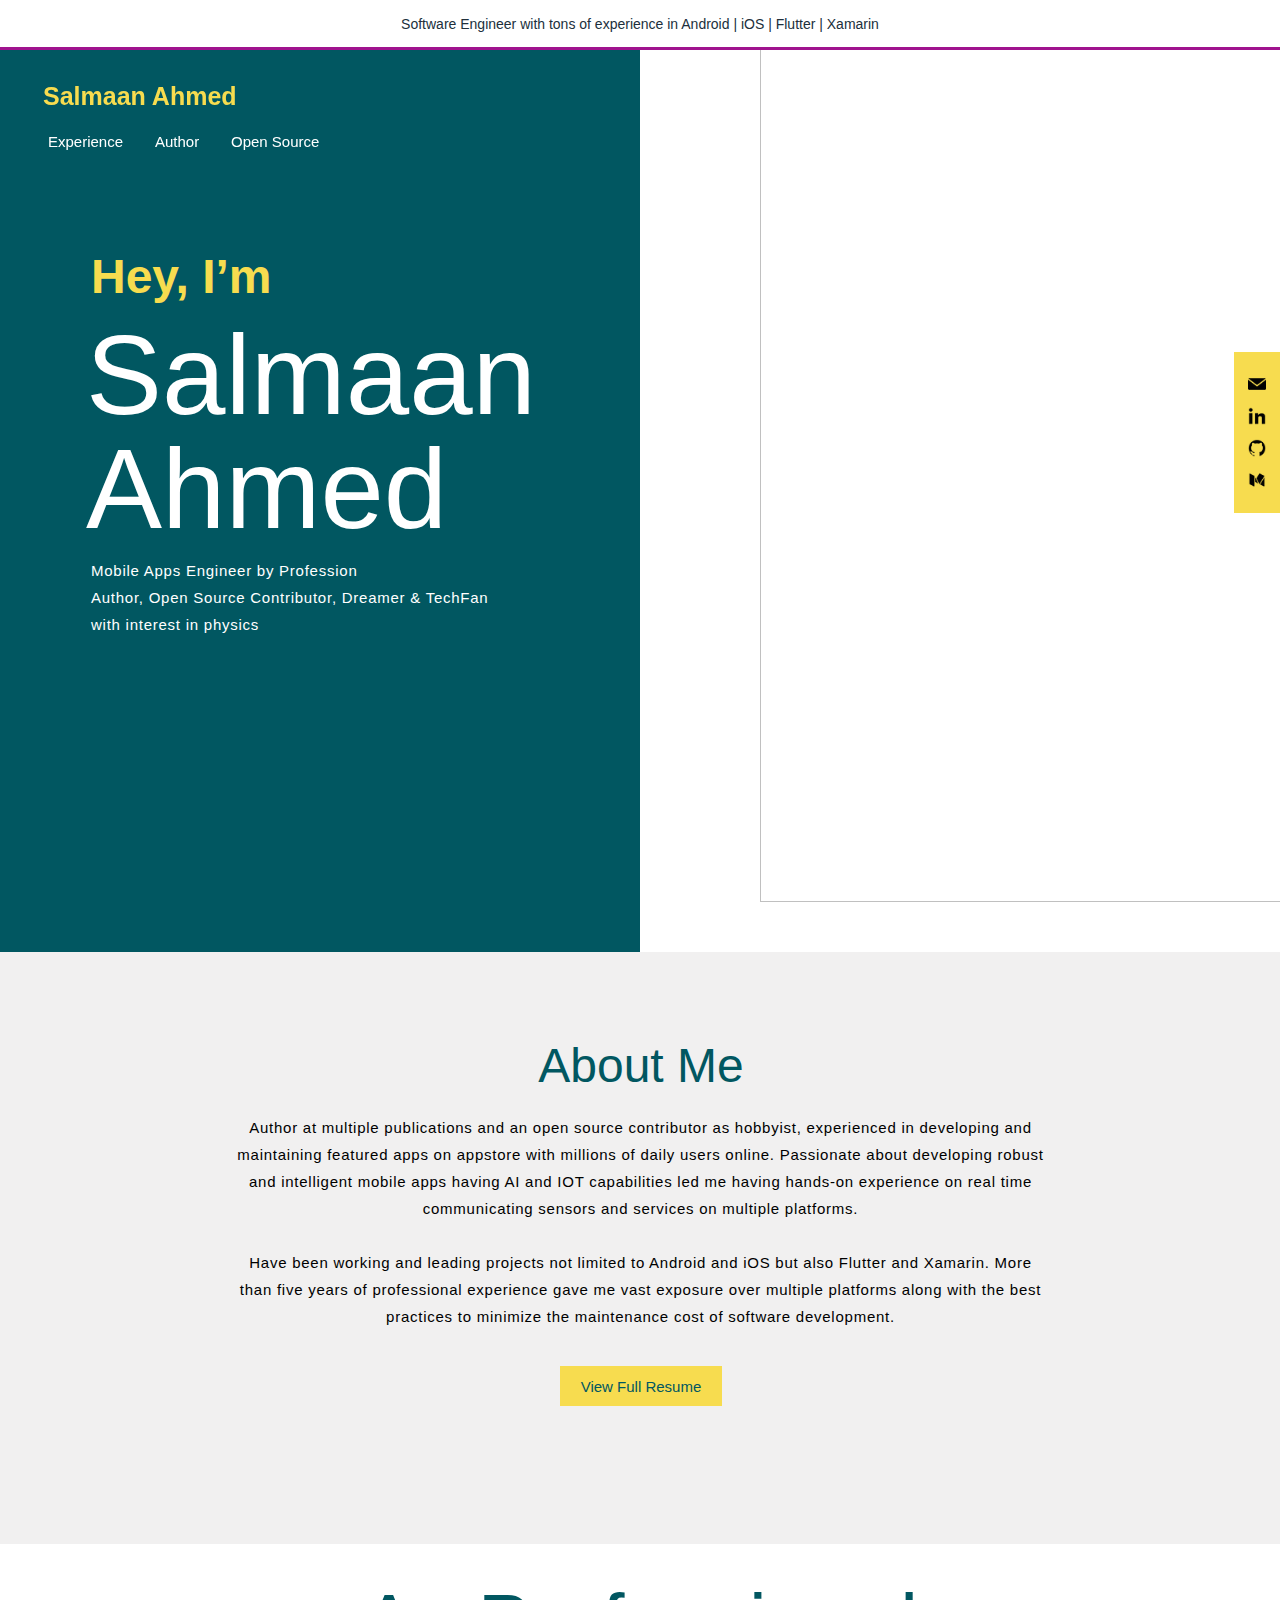
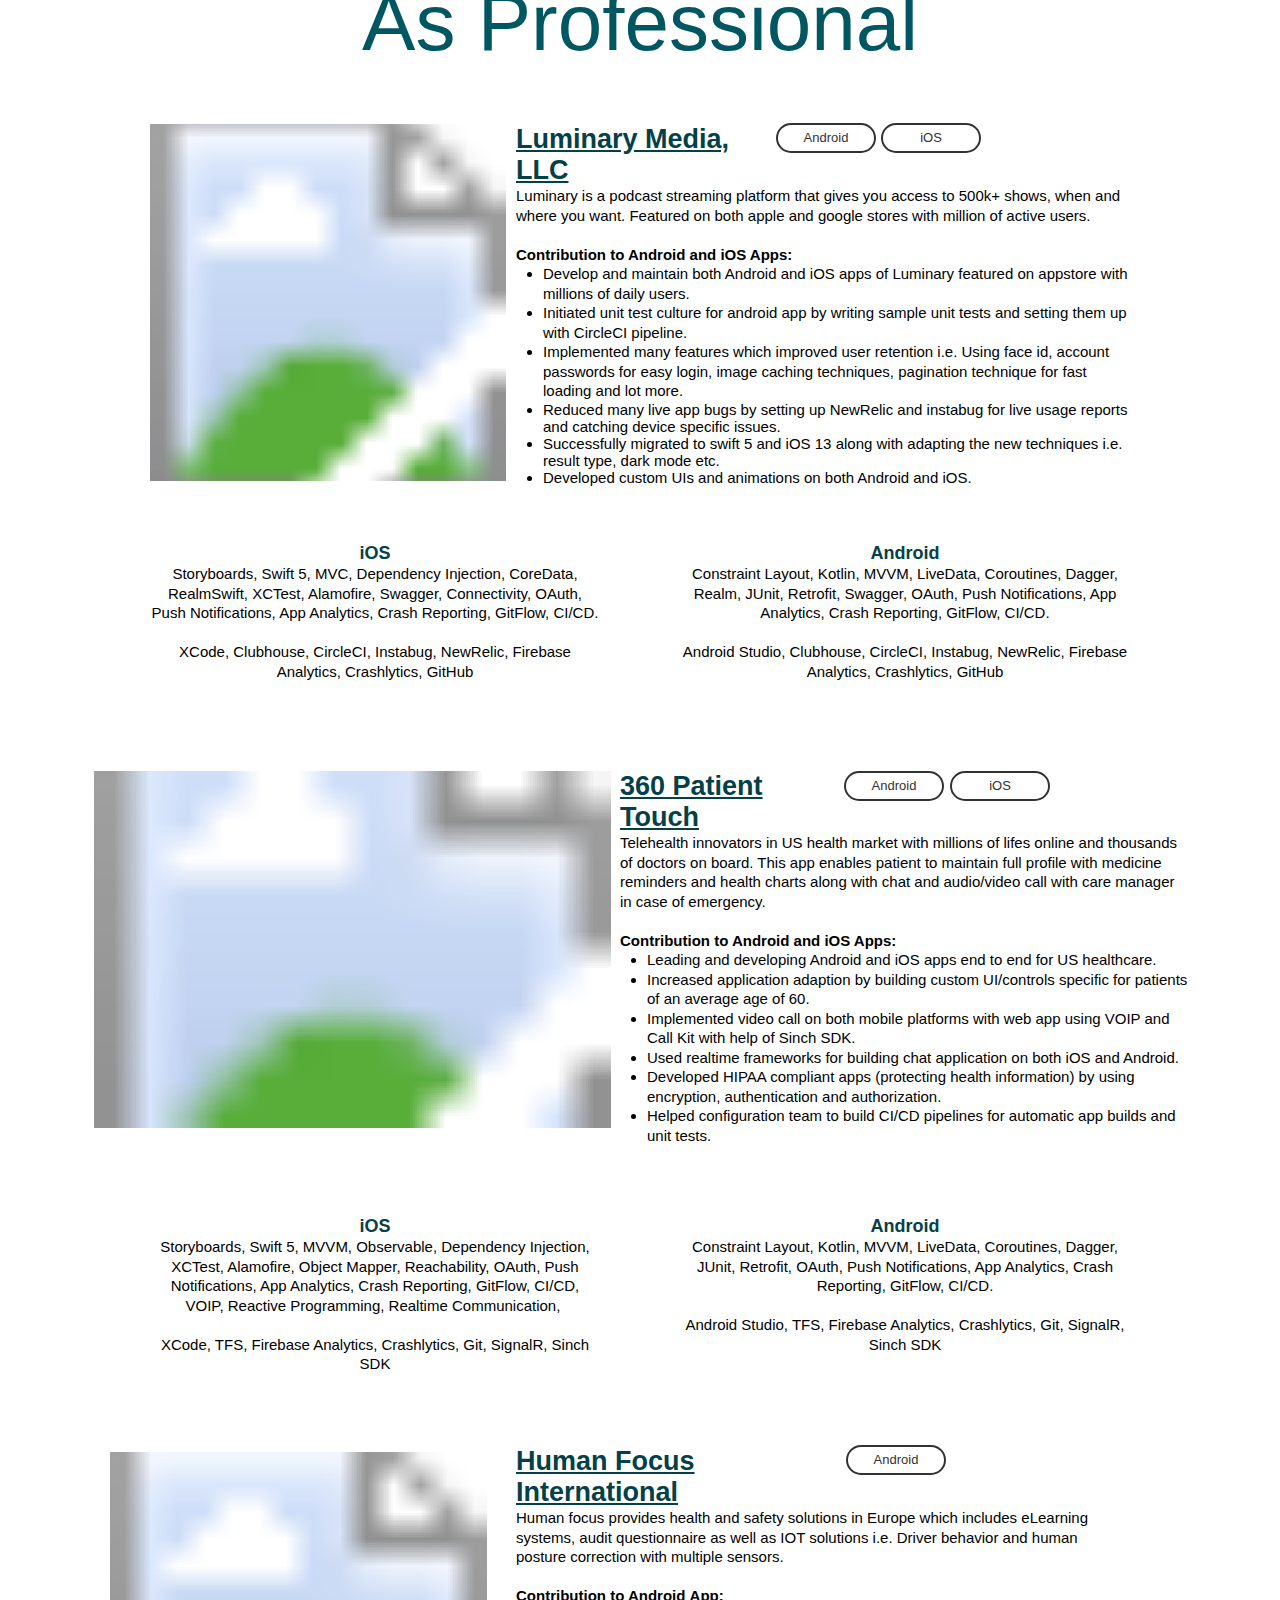
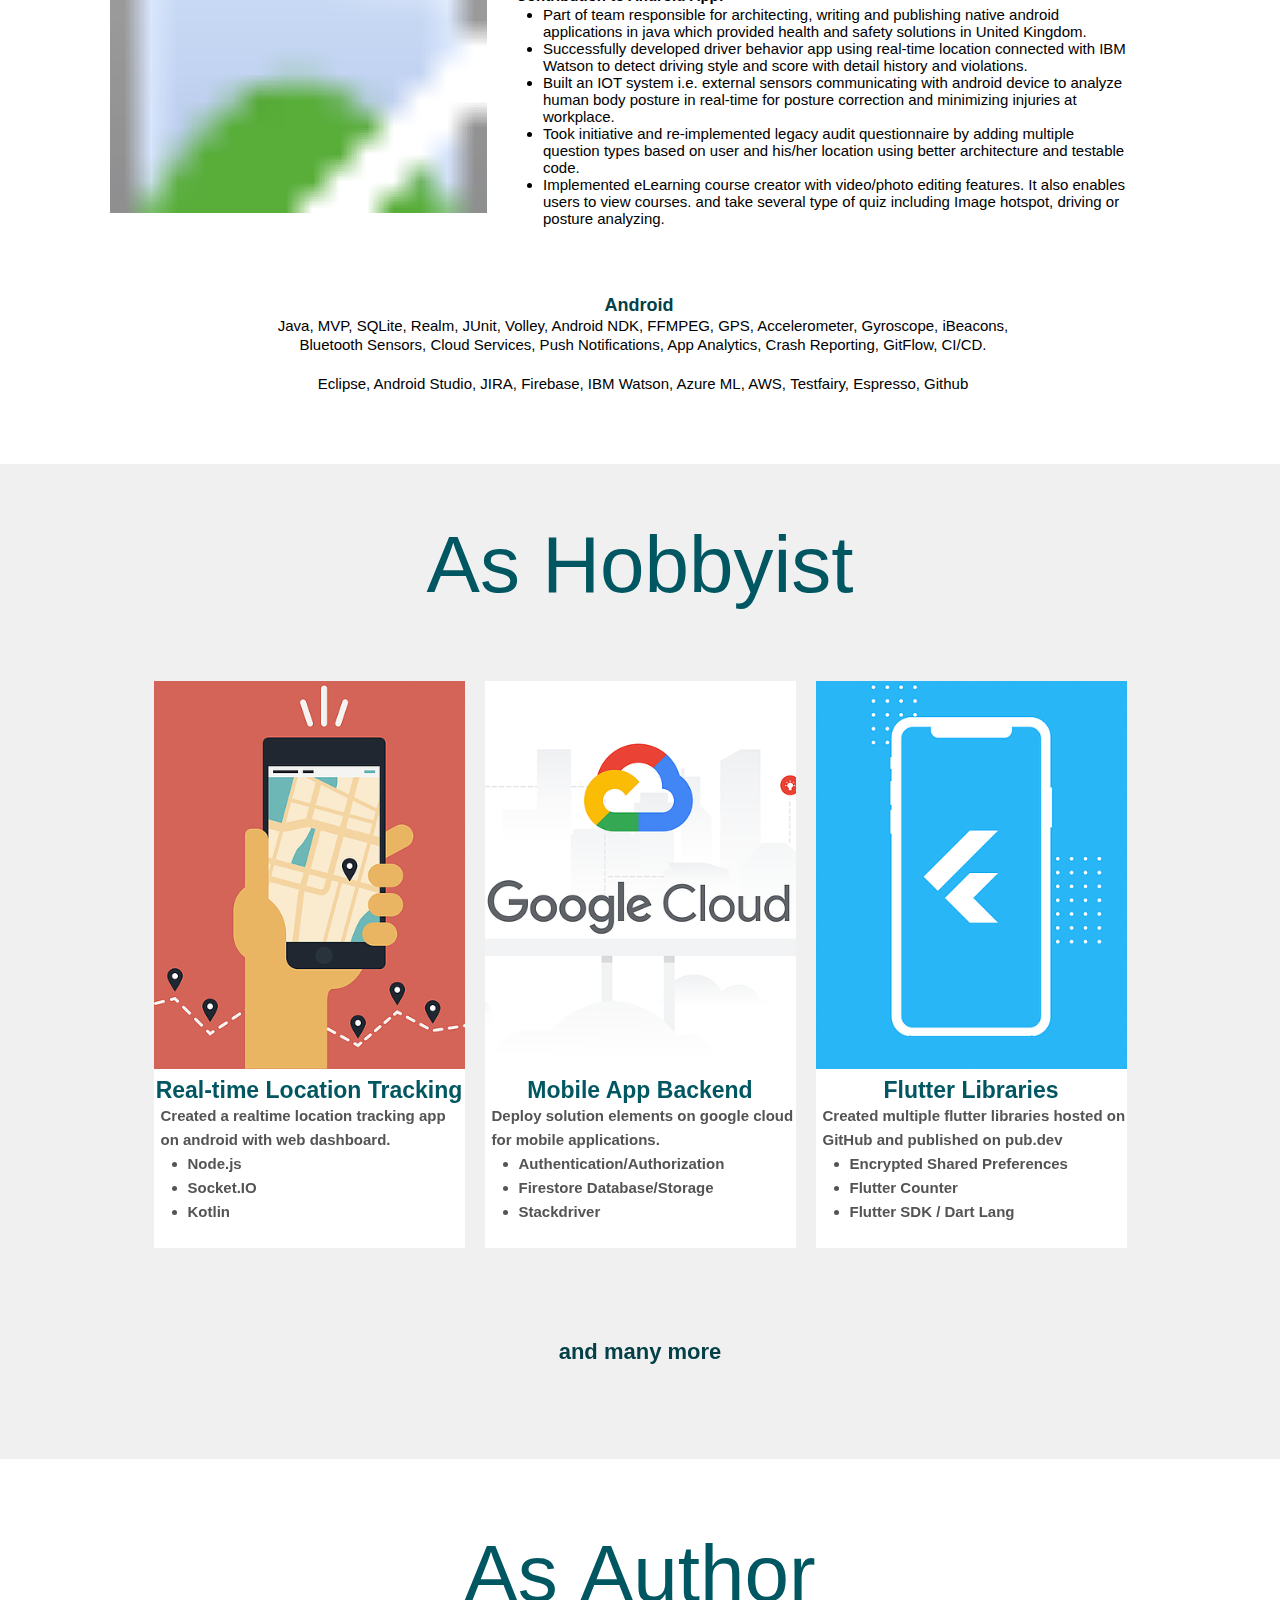
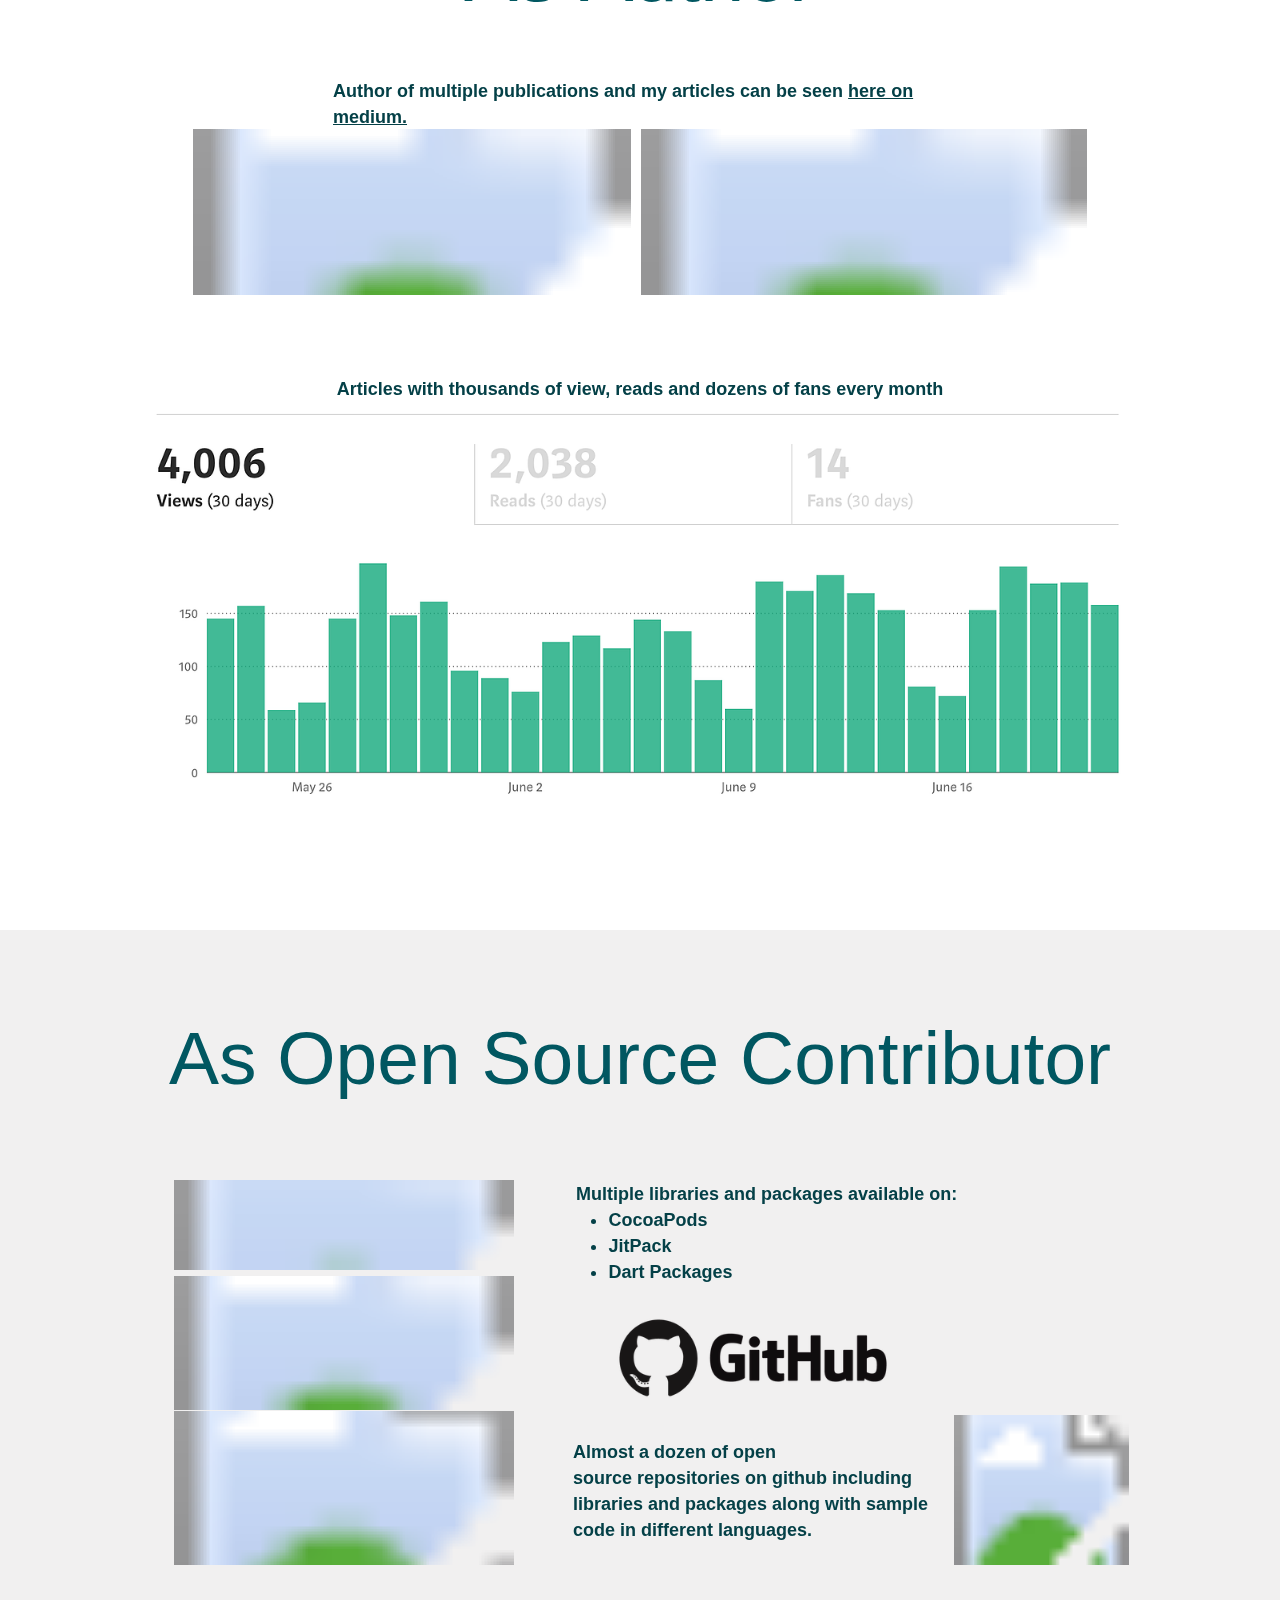
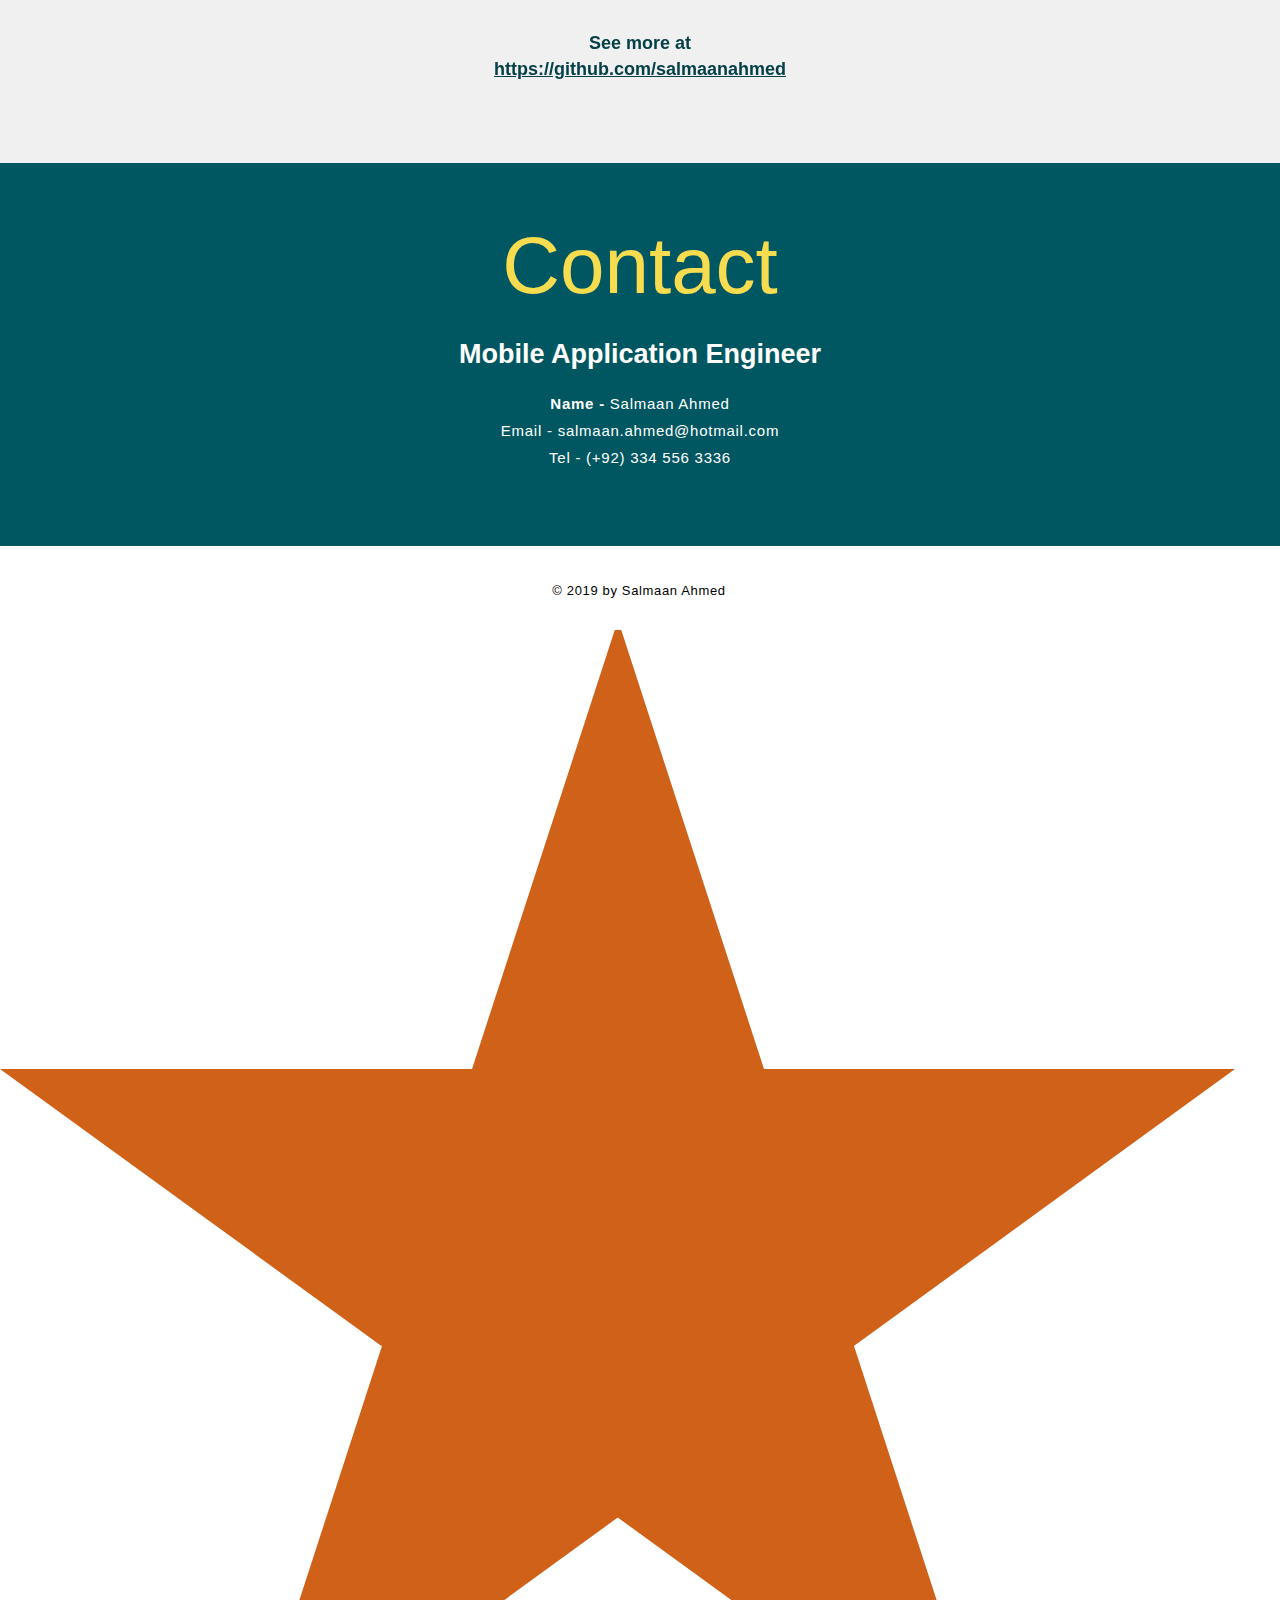
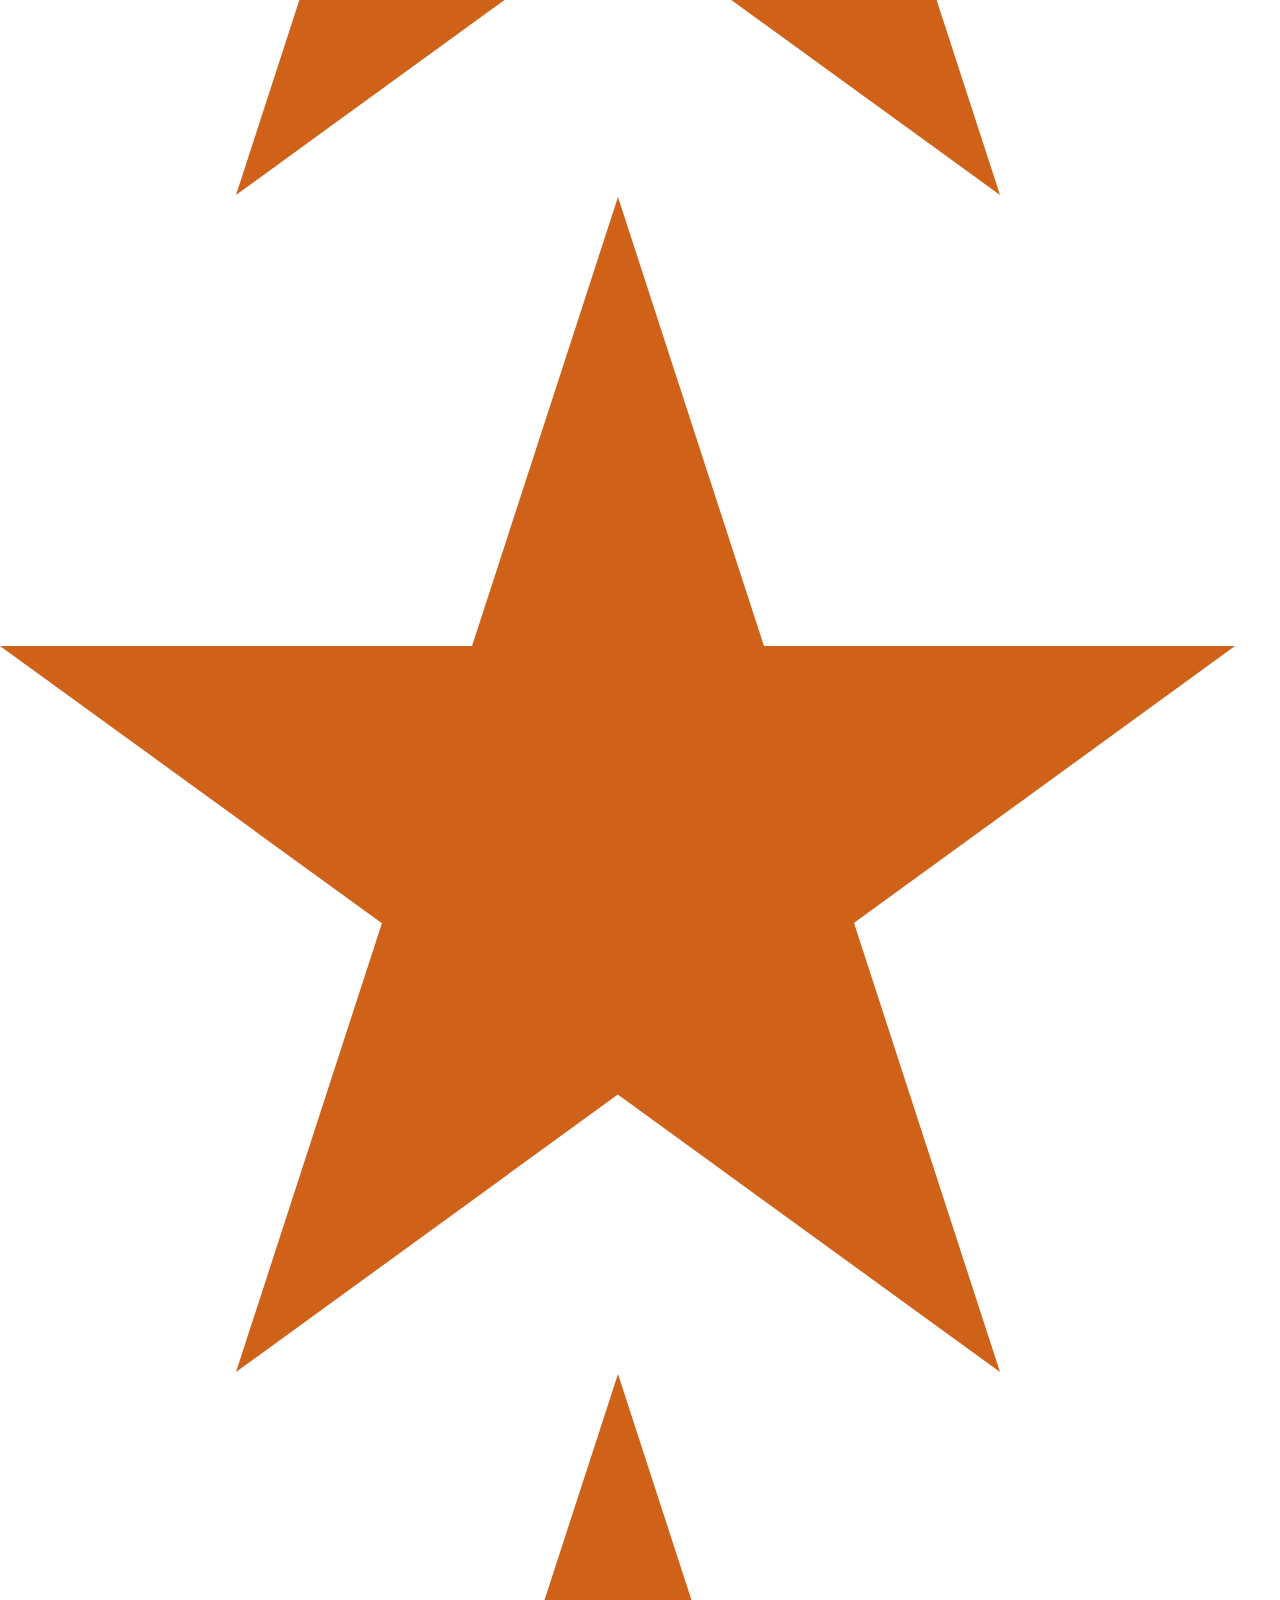
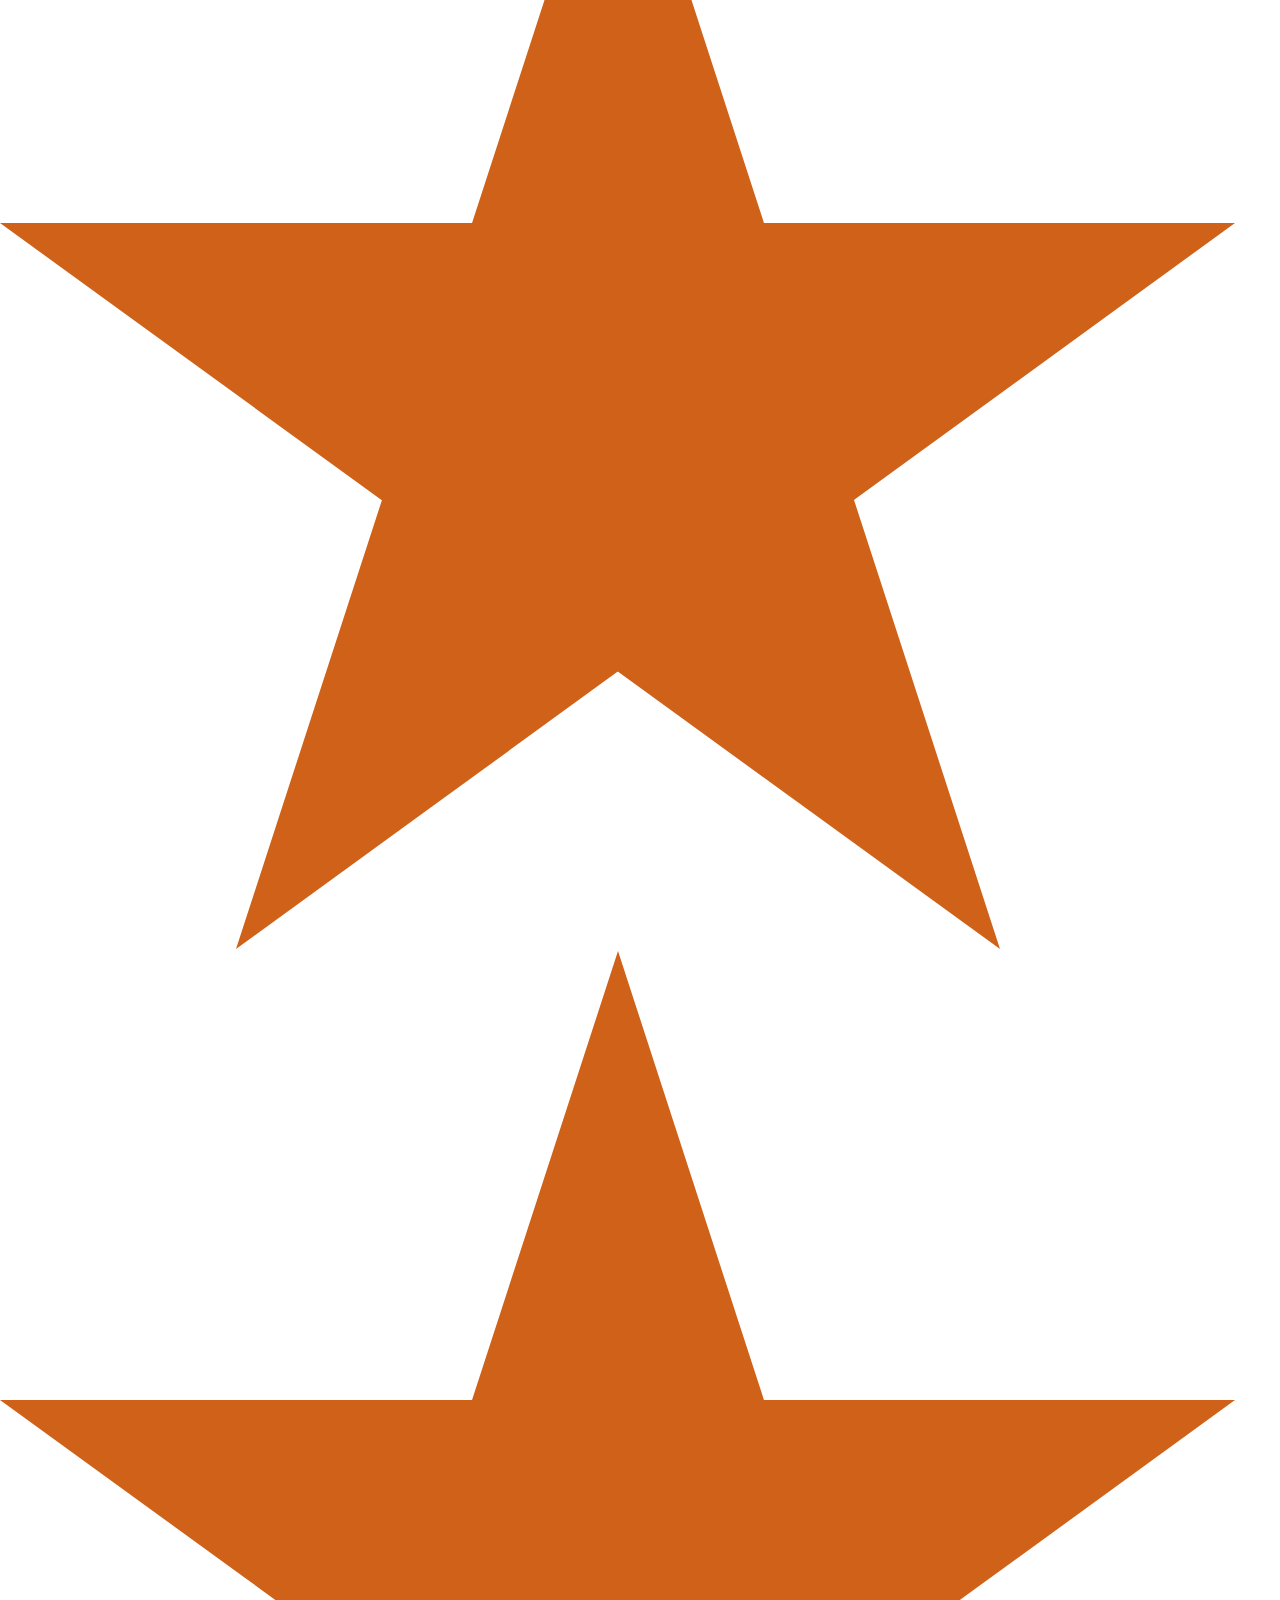
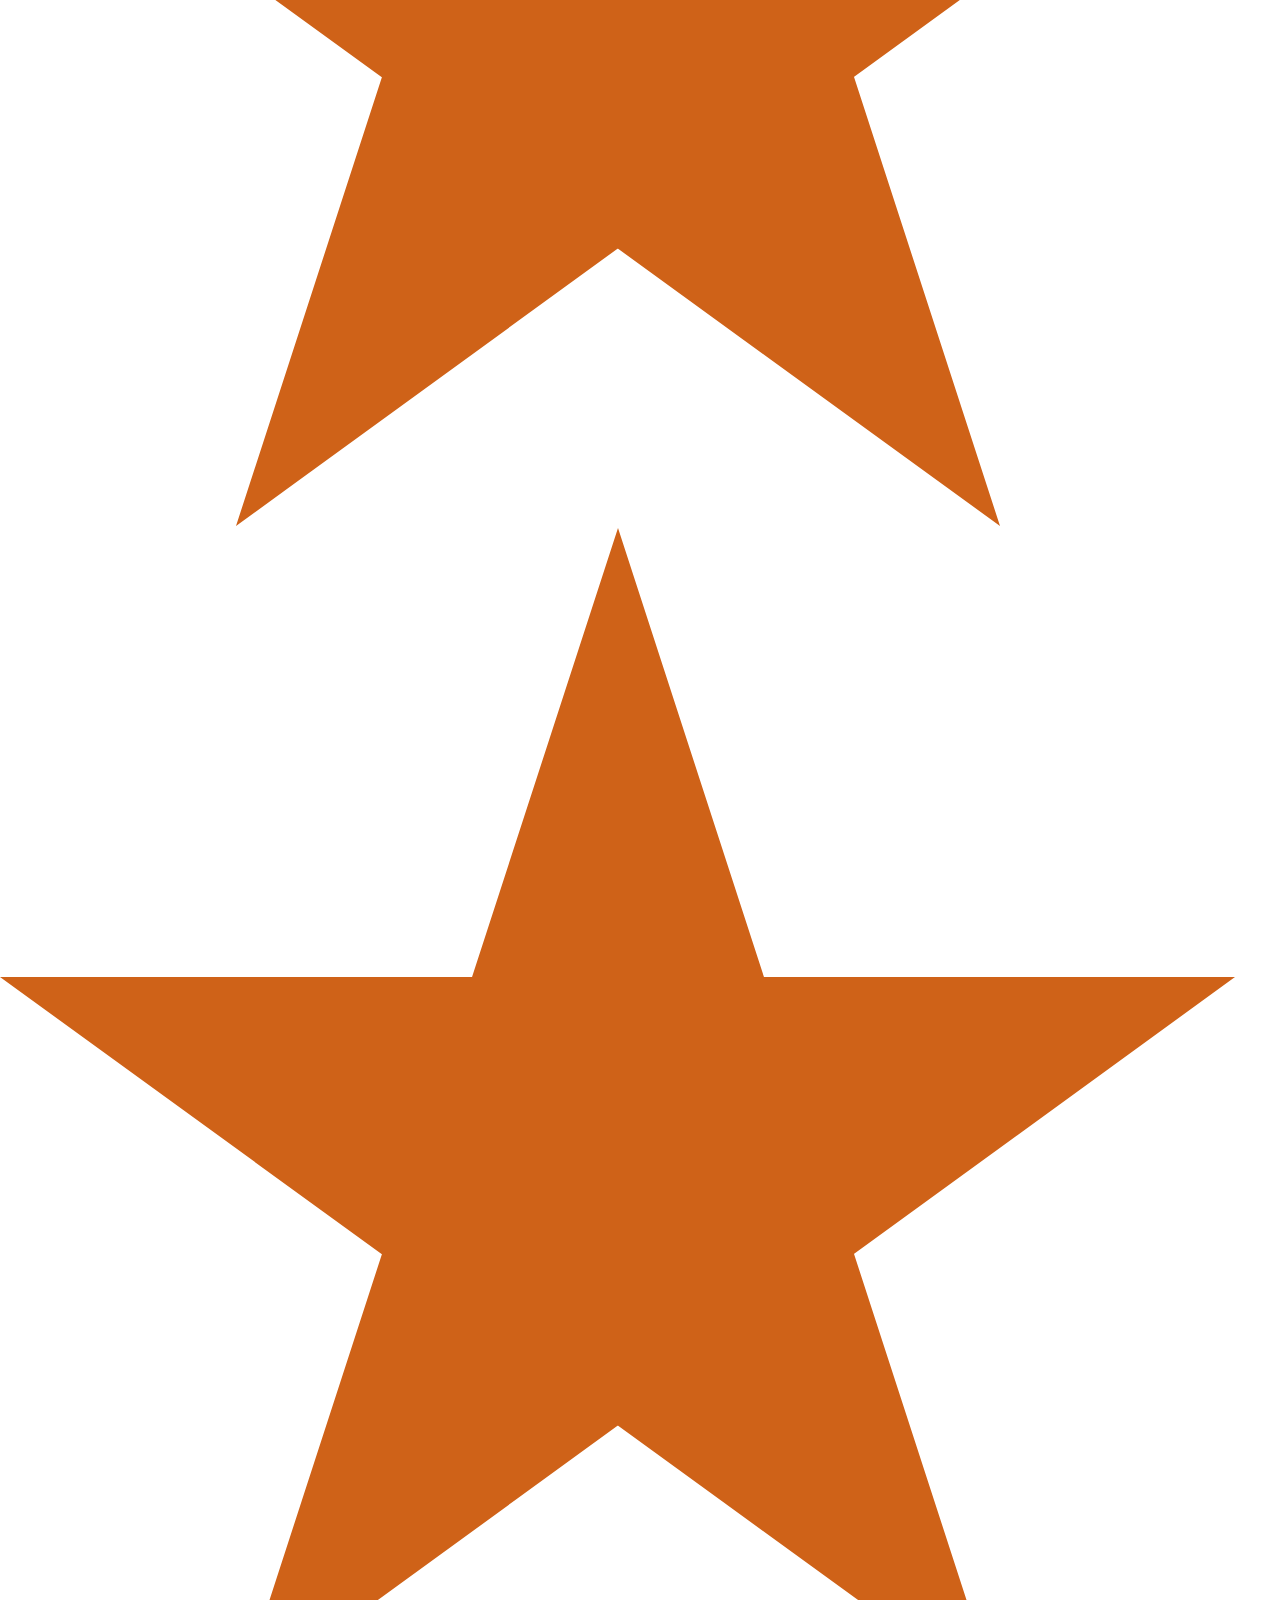
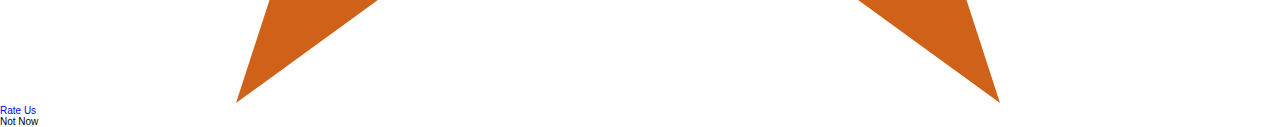
==== commit 4d53c071: "update asset paths" ====
--- a/index.htm
+++ b/index.htm
@@ -5853,7 +5853,7 @@
 
 #comp-k1wbwg5y__item1inlineContent-gridContainer > [id$="-rotated-wrapper"] > * {
     pointer-events: auto;
-}</style><div id="comp-k1wbwg5y__item1inlineContent-gridWrapper" data-mesh-internal="true"><div id="comp-k1wbwg5y__item1inlineContent-gridContainer" data-mesh-internal="true"><div style="width: 311px; height: 388px;" title="" data-is-responsive="false" data-display-mode="stretch" data-content-padding-horizontal="0" data-content-padding-vertical="0" data-exact-height="388" class="style-k1wiwool" id="comp-k1wbwg6e__item1"><div style="width: 311px; height: 388px;" id="comp-k1wbwg6e__item1link" class="style-k1wiwoollink"><wix-image style="width:311px;height:388px;top:0;left:0" data-has-bg-scroll-effect="" data-image-info="{&quot;imageData&quot;:{&quot;type&quot;:&quot;Image&quot;,&quot;id&quot;:&quot;dataItem-k1wbwg6f__item1&quot;,&quot;metaData&quot;:{&quot;pageId&quot;:&quot;vtg7t&quot;,&quot;isPreset&quot;:false,&quot;schemaVersion&quot;:&quot;2.0&quot;,&quot;isHidden&quot;:false},&quot;title&quot;:&quot;&quot;,&quot;uri&quot;:&quot;e51896_26ea5cf6bb4043df8fedde8f9bc53463~mv2_d_1920_1553_s_2.png&quot;,&quot;description&quot;:&quot;&quot;,&quot;width&quot;:1920,&quot;height&quot;:1553,&quot;alt&quot;:&quot;realtime-location.png&quot;,&quot;crop&quot;:{&quot;x&quot;:338,&quot;y&quot;:0,&quot;width&quot;:1245,&quot;height&quot;:1553},&quot;name&quot;:&quot;realtime-location.png&quot;,&quot;displayMode&quot;:&quot;stretch&quot;},&quot;containerId&quot;:&quot;comp-k1wbwg6e__item1&quot;,&quot;displayMode&quot;:&quot;stretch&quot;}" data-has-ssr-src="" data-is-svg="false" id="comp-k1wbwg6e__item1img" class="style-k1wiwoolimg" data-src="https://static.wixstatic.com/media/e51896_26ea5cf6bb4043df8fedde8f9bc53463~mv2_d_1920_1553_s_2.png/v1/crop/x_338,y_0,w_1245,h_1553/fill/w_389,h_485,al_c,q_85,usm_0.66_1.00_0.01/realtime-location.webp"><img id="comp-k1wbwg6e__item1imgimage" style="width:311px;height:388px;object-fit:fill" alt="realtime-location.png" data-type="image" itemprop="image" src="file:///C:/Users/sahmed/Desktop/Portfolio/Salmaan%20Ahmed%20Portfolio%20_%20Mobile%20Apps%20Engineer_files/realtime-location.webp"></wix-image></div></div><div data-packed="false" style="width: 304px; min-height: 144px; pointer-events: none;" data-min-height="144" class="style-k1wbwg7e" id="comp-k1wbwg7c__item1"><p class="font_4" style="font-size:15px; line-height:1.6em;"><span style="color:#545454;"><span style="font-size:15px;"><span style="font-family:avenir-lt-w01_35-light1475496,sans-serif;">Created a realtime location tracking app on android with web dashboard.</span></span></span></p>
+}</style><div id="comp-k1wbwg5y__item1inlineContent-gridWrapper" data-mesh-internal="true"><div id="comp-k1wbwg5y__item1inlineContent-gridContainer" data-mesh-internal="true"><div style="width: 311px; height: 388px;" title="" data-is-responsive="false" data-display-mode="stretch" data-content-padding-horizontal="0" data-content-padding-vertical="0" data-exact-height="388" class="style-k1wiwool" id="comp-k1wbwg6e__item1"><div style="width: 311px; height: 388px;" id="comp-k1wbwg6e__item1link" class="style-k1wiwoollink"><wix-image style="width:311px;height:388px;top:0;left:0" data-has-bg-scroll-effect="" data-image-info="{&quot;imageData&quot;:{&quot;type&quot;:&quot;Image&quot;,&quot;id&quot;:&quot;dataItem-k1wbwg6f__item1&quot;,&quot;metaData&quot;:{&quot;pageId&quot;:&quot;vtg7t&quot;,&quot;isPreset&quot;:false,&quot;schemaVersion&quot;:&quot;2.0&quot;,&quot;isHidden&quot;:false},&quot;title&quot;:&quot;&quot;,&quot;uri&quot;:&quot;e51896_26ea5cf6bb4043df8fedde8f9bc53463~mv2_d_1920_1553_s_2.png&quot;,&quot;description&quot;:&quot;&quot;,&quot;width&quot;:1920,&quot;height&quot;:1553,&quot;alt&quot;:&quot;realtime-location.png&quot;,&quot;crop&quot;:{&quot;x&quot;:338,&quot;y&quot;:0,&quot;width&quot;:1245,&quot;height&quot;:1553},&quot;name&quot;:&quot;realtime-location.png&quot;,&quot;displayMode&quot;:&quot;stretch&quot;},&quot;containerId&quot;:&quot;comp-k1wbwg6e__item1&quot;,&quot;displayMode&quot;:&quot;stretch&quot;}" data-has-ssr-src="" data-is-svg="false" id="comp-k1wbwg6e__item1img" class="style-k1wiwoolimg" data-src="https://static.wixstatic.com/media/e51896_26ea5cf6bb4043df8fedde8f9bc53463~mv2_d_1920_1553_s_2.png/v1/crop/x_338,y_0,w_1245,h_1553/fill/w_389,h_485,al_c,q_85,usm_0.66_1.00_0.01/realtime-location.webp"><img id="comp-k1wbwg6e__item1imgimage" style="width:311px;height:388px;object-fit:fill" alt="realtime-location.png" data-type="image" itemprop="image" src="assets/realtime-location.webp"></wix-image></div></div><div data-packed="false" style="width: 304px; min-height: 144px; pointer-events: none;" data-min-height="144" class="style-k1wbwg7e" id="comp-k1wbwg7c__item1"><p class="font_4" style="font-size:15px; line-height:1.6em;"><span style="color:#545454;"><span style="font-size:15px;"><span style="font-family:avenir-lt-w01_35-light1475496,sans-serif;">Created a realtime location tracking app on android with web dashboard.</span></span></span></p>
 
 <ul class="font_4" style="font-family:avenir-lt-w01_35-light1475496, sans-serif; font-size:15px; color:rgb(84, 84, 84); line-height:1.6em;">
 	<li style="line-height:1.6em;">
@@ -5928,7 +5928,7 @@
 
 #comp-k1wbwg5y__item-j9r9uxnsinlineContent-gridContainer > [id$="-rotated-wrapper"] > * {
     pointer-events: auto;
-}</style><div id="comp-k1wbwg5y__item-j9r9uxnsinlineContent-gridWrapper" data-mesh-internal="true"><div id="comp-k1wbwg5y__item-j9r9uxnsinlineContent-gridContainer" data-mesh-internal="true"><div style="width: 311px; height: 388px;" title="" data-is-responsive="false" data-display-mode="stretch" data-content-padding-horizontal="0" data-content-padding-vertical="0" data-exact-height="388" class="style-k1wiwool" id="comp-k1wbwg6e__item-j9r9uxns"><div style="width: 311px; height: 388px;" id="comp-k1wbwg6e__item-j9r9uxnslink" class="style-k1wiwoollink"><wix-image style="width:311px;height:388px;top:0;left:0" data-has-bg-scroll-effect="" data-image-info="{&quot;imageData&quot;:{&quot;type&quot;:&quot;Image&quot;,&quot;id&quot;:&quot;dataItem-k1wbwg6f__item-j9r9uxns&quot;,&quot;metaData&quot;:{&quot;pageId&quot;:&quot;vtg7t&quot;,&quot;isPreset&quot;:false,&quot;schemaVersion&quot;:&quot;2.0&quot;,&quot;isHidden&quot;:false},&quot;title&quot;:&quot;&quot;,&quot;uri&quot;:&quot;e51896_c55a79de1b63480db4e4dfc114349097~mv2.png&quot;,&quot;description&quot;:&quot;&quot;,&quot;width&quot;:2000,&quot;height&quot;:1000,&quot;alt&quot;:&quot;gcp.png&quot;,&quot;crop&quot;:{&quot;x&quot;:605,&quot;y&quot;:0,&quot;width&quot;:801,&quot;height&quot;:997},&quot;name&quot;:&quot;gcp.png&quot;,&quot;displayMode&quot;:&quot;stretch&quot;},&quot;containerId&quot;:&quot;comp-k1wbwg6e__item-j9r9uxns&quot;,&quot;displayMode&quot;:&quot;stretch&quot;}" data-has-ssr-src="" data-is-svg="false" id="comp-k1wbwg6e__item-j9r9uxnsimg" class="style-k1wiwoolimg" data-src="https://static.wixstatic.com/media/e51896_c55a79de1b63480db4e4dfc114349097~mv2.png/v1/crop/x_605,y_0,w_801,h_997/fill/w_390,h_485,al_c,q_85,usm_0.66_1.00_0.01/gcp.webp"><img id="comp-k1wbwg6e__item-j9r9uxnsimgimage" style="width:311px;height:388px;object-fit:fill" alt="gcp.png" data-type="image" itemprop="image" src="file:///C:/Users/sahmed/Desktop/Portfolio/Salmaan%20Ahmed%20Portfolio%20_%20Mobile%20Apps%20Engineer_files/gcp.webp"></wix-image></div></div><div data-packed="false" style="width: 304px; min-height: 144px; pointer-events: none;" data-min-height="144" class="style-k1wbwg7e" id="comp-k1wbwg7c__item-j9r9uxns"><p class="font_4" style="font-size:15px; line-height:1.6em;"><span style="color:#545454;"><span style="font-size:15px;"><span style="font-family:avenir-lt-w01_35-light1475496,sans-serif;">Deploy solution elements on google cloud for mobile applications.</span></span></span></p>
+}</style><div id="comp-k1wbwg5y__item-j9r9uxnsinlineContent-gridWrapper" data-mesh-internal="true"><div id="comp-k1wbwg5y__item-j9r9uxnsinlineContent-gridContainer" data-mesh-internal="true"><div style="width: 311px; height: 388px;" title="" data-is-responsive="false" data-display-mode="stretch" data-content-padding-horizontal="0" data-content-padding-vertical="0" data-exact-height="388" class="style-k1wiwool" id="comp-k1wbwg6e__item-j9r9uxns"><div style="width: 311px; height: 388px;" id="comp-k1wbwg6e__item-j9r9uxnslink" class="style-k1wiwoollink"><wix-image style="width:311px;height:388px;top:0;left:0" data-has-bg-scroll-effect="" data-image-info="{&quot;imageData&quot;:{&quot;type&quot;:&quot;Image&quot;,&quot;id&quot;:&quot;dataItem-k1wbwg6f__item-j9r9uxns&quot;,&quot;metaData&quot;:{&quot;pageId&quot;:&quot;vtg7t&quot;,&quot;isPreset&quot;:false,&quot;schemaVersion&quot;:&quot;2.0&quot;,&quot;isHidden&quot;:false},&quot;title&quot;:&quot;&quot;,&quot;uri&quot;:&quot;e51896_c55a79de1b63480db4e4dfc114349097~mv2.png&quot;,&quot;description&quot;:&quot;&quot;,&quot;width&quot;:2000,&quot;height&quot;:1000,&quot;alt&quot;:&quot;gcp.png&quot;,&quot;crop&quot;:{&quot;x&quot;:605,&quot;y&quot;:0,&quot;width&quot;:801,&quot;height&quot;:997},&quot;name&quot;:&quot;gcp.png&quot;,&quot;displayMode&quot;:&quot;stretch&quot;},&quot;containerId&quot;:&quot;comp-k1wbwg6e__item-j9r9uxns&quot;,&quot;displayMode&quot;:&quot;stretch&quot;}" data-has-ssr-src="" data-is-svg="false" id="comp-k1wbwg6e__item-j9r9uxnsimg" class="style-k1wiwoolimg" data-src="https://static.wixstatic.com/media/e51896_c55a79de1b63480db4e4dfc114349097~mv2.png/v1/crop/x_605,y_0,w_801,h_997/fill/w_390,h_485,al_c,q_85,usm_0.66_1.00_0.01/gcp.webp"><img id="comp-k1wbwg6e__item-j9r9uxnsimgimage" style="width:311px;height:388px;object-fit:fill" alt="gcp.png" data-type="image" itemprop="image" src="assets/gcp.webp"></wix-image></div></div><div data-packed="false" style="width: 304px; min-height: 144px; pointer-events: none;" data-min-height="144" class="style-k1wbwg7e" id="comp-k1wbwg7c__item-j9r9uxns"><p class="font_4" style="font-size:15px; line-height:1.6em;"><span style="color:#545454;"><span style="font-size:15px;"><span style="font-family:avenir-lt-w01_35-light1475496,sans-serif;">Deploy solution elements on google cloud for mobile applications.</span></span></span></p>
 
 <ul class="font_4" style="font-family:avenir-lt-w01_35-light1475496, sans-serif; font-size:15px; color:rgb(84, 84, 84); line-height:1.6em;">
 	<li style="line-height:1.6em;">
@@ -6003,7 +6003,7 @@
 
 #comp-k1wbwg5y__item-j9r9uz7einlineContent-gridContainer > [id$="-rotated-wrapper"] > * {
     pointer-events: auto;
-}</style><div id="comp-k1wbwg5y__item-j9r9uz7einlineContent-gridWrapper" data-mesh-internal="true"><div id="comp-k1wbwg5y__item-j9r9uz7einlineContent-gridContainer" data-mesh-internal="true"><div style="width: 311px; height: 388px;" title="" data-is-responsive="false" data-display-mode="stretch" data-content-padding-horizontal="0" data-content-padding-vertical="0" data-exact-height="388" class="style-k1wiwool" id="comp-k1wbwg6e__item-j9r9uz7e"><a style="cursor: pointer; width: 311px; height: 388px;" href="https://github.com/search?l=Dart&amp;q=user%3Asalmaanahmed&amp;type=Repositories" target="_blank" data-content="https://github.com/search?l=Dart&amp;q=user%3Asalmaanahmed&amp;type=Repositories" data-type="external" rel="nofollow noopener" id="comp-k1wbwg6e__item-j9r9uz7elink" class="style-k1wiwoollink"><wix-image style="width:311px;height:388px;top:0;left:0" data-has-bg-scroll-effect="" data-image-info="{&quot;imageData&quot;:{&quot;type&quot;:&quot;Image&quot;,&quot;id&quot;:&quot;dataItem-k1wbwg6f__item-j9r9uz7e&quot;,&quot;metaData&quot;:{&quot;pageId&quot;:&quot;vtg7t&quot;,&quot;isPreset&quot;:false,&quot;schemaVersion&quot;:&quot;2.0&quot;,&quot;isHidden&quot;:false},&quot;title&quot;:&quot;&quot;,&quot;uri&quot;:&quot;e51896_c4f5a9b0edd84fc480c7acb597e4b313~mv2.png&quot;,&quot;description&quot;:&quot;&quot;,&quot;width&quot;:1200,&quot;height&quot;:600,&quot;alt&quot;:&quot;flutter.png&quot;,&quot;crop&quot;:{&quot;x&quot;:360,&quot;y&quot;:0,&quot;width&quot;:481,&quot;height&quot;:600},&quot;name&quot;:&quot;flutter.png&quot;,&quot;link&quot;:{&quot;type&quot;:&quot;ExternalLink&quot;,&quot;id&quot;:&quot;dataItem-k1wimvqt&quot;,&quot;metaData&quot;:{&quot;pageId&quot;:&quot;vtg7t&quot;,&quot;isPreset&quot;:false,&quot;schemaVersion&quot;:&quot;1.0&quot;,&quot;isHidden&quot;:false},&quot;url&quot;:&quot;https://github.com/search?l=Dart&amp;q=user%3Asalmaanahmed&amp;type=Repositories&quot;,&quot;target&quot;:&quot;_blank&quot;},&quot;displayMode&quot;:&quot;stretch&quot;},&quot;containerId&quot;:&quot;comp-k1wbwg6e__item-j9r9uz7e&quot;,&quot;displayMode&quot;:&quot;stretch&quot;}" data-has-ssr-src="" data-is-svg="false" id="comp-k1wbwg6e__item-j9r9uz7eimg" class="style-k1wiwoolimg" data-src="https://static.wixstatic.com/media/e51896_c4f5a9b0edd84fc480c7acb597e4b313~mv2.png/v1/crop/x_360,y_0,w_481,h_600/fill/w_389,h_485,al_c,q_85,usm_0.66_1.00_0.01/flutter.webp"><img id="comp-k1wbwg6e__item-j9r9uz7eimgimage" style="width:311px;height:388px;object-fit:fill" alt="flutter.png" data-type="image" itemprop="image" src="file:///C:/Users/sahmed/Desktop/Portfolio/Salmaan%20Ahmed%20Portfolio%20_%20Mobile%20Apps%20Engineer_files/flutter.webp"></wix-image></a></div><div data-packed="false" style="width: 304px; min-height: 144px; pointer-events: none;" data-min-height="144" class="style-k1wbwg7e" id="comp-k1wbwg7c__item-j9r9uz7e"><p class="font_4" style="font-size:15px; line-height:1.6em;"><span style="color:#545454;"><span style="font-size:15px;"><span style="font-family:avenir-lt-w01_35-light1475496,sans-serif;">Created multiple flutter libraries hosted on GitHub and published on pub.dev</span></span></span></p>
+}</style><div id="comp-k1wbwg5y__item-j9r9uz7einlineContent-gridWrapper" data-mesh-internal="true"><div id="comp-k1wbwg5y__item-j9r9uz7einlineContent-gridContainer" data-mesh-internal="true"><div style="width: 311px; height: 388px;" title="" data-is-responsive="false" data-display-mode="stretch" data-content-padding-horizontal="0" data-content-padding-vertical="0" data-exact-height="388" class="style-k1wiwool" id="comp-k1wbwg6e__item-j9r9uz7e"><a style="cursor: pointer; width: 311px; height: 388px;" href="https://github.com/search?l=Dart&amp;q=user%3Asalmaanahmed&amp;type=Repositories" target="_blank" data-content="https://github.com/search?l=Dart&amp;q=user%3Asalmaanahmed&amp;type=Repositories" data-type="external" rel="nofollow noopener" id="comp-k1wbwg6e__item-j9r9uz7elink" class="style-k1wiwoollink"><wix-image style="width:311px;height:388px;top:0;left:0" data-has-bg-scroll-effect="" data-image-info="{&quot;imageData&quot;:{&quot;type&quot;:&quot;Image&quot;,&quot;id&quot;:&quot;dataItem-k1wbwg6f__item-j9r9uz7e&quot;,&quot;metaData&quot;:{&quot;pageId&quot;:&quot;vtg7t&quot;,&quot;isPreset&quot;:false,&quot;schemaVersion&quot;:&quot;2.0&quot;,&quot;isHidden&quot;:false},&quot;title&quot;:&quot;&quot;,&quot;uri&quot;:&quot;e51896_c4f5a9b0edd84fc480c7acb597e4b313~mv2.png&quot;,&quot;description&quot;:&quot;&quot;,&quot;width&quot;:1200,&quot;height&quot;:600,&quot;alt&quot;:&quot;flutter.png&quot;,&quot;crop&quot;:{&quot;x&quot;:360,&quot;y&quot;:0,&quot;width&quot;:481,&quot;height&quot;:600},&quot;name&quot;:&quot;flutter.png&quot;,&quot;link&quot;:{&quot;type&quot;:&quot;ExternalLink&quot;,&quot;id&quot;:&quot;dataItem-k1wimvqt&quot;,&quot;metaData&quot;:{&quot;pageId&quot;:&quot;vtg7t&quot;,&quot;isPreset&quot;:false,&quot;schemaVersion&quot;:&quot;1.0&quot;,&quot;isHidden&quot;:false},&quot;url&quot;:&quot;https://github.com/search?l=Dart&amp;q=user%3Asalmaanahmed&amp;type=Repositories&quot;,&quot;target&quot;:&quot;_blank&quot;},&quot;displayMode&quot;:&quot;stretch&quot;},&quot;containerId&quot;:&quot;comp-k1wbwg6e__item-j9r9uz7e&quot;,&quot;displayMode&quot;:&quot;stretch&quot;}" data-has-ssr-src="" data-is-svg="false" id="comp-k1wbwg6e__item-j9r9uz7eimg" class="style-k1wiwoolimg" data-src="https://static.wixstatic.com/media/e51896_c4f5a9b0edd84fc480c7acb597e4b313~mv2.png/v1/crop/x_360,y_0,w_481,h_600/fill/w_389,h_485,al_c,q_85,usm_0.66_1.00_0.01/flutter.webp"><img id="comp-k1wbwg6e__item-j9r9uz7eimgimage" style="width:311px;height:388px;object-fit:fill" alt="flutter.png" data-type="image" itemprop="image" src="assets/flutter.webp"></wix-image></a></div><div data-packed="false" style="width: 304px; min-height: 144px; pointer-events: none;" data-min-height="144" class="style-k1wbwg7e" id="comp-k1wbwg7c__item-j9r9uz7e"><p class="font_4" style="font-size:15px; line-height:1.6em;"><span style="color:#545454;"><span style="font-size:15px;"><span style="font-family:avenir-lt-w01_35-light1475496,sans-serif;">Created multiple flutter libraries hosted on GitHub and published on pub.dev</span></span></span></p>
 
 <ul class="font_4" style="color:rgb(84, 84, 84); font-family:avenir-lt-w01_35-light1475496,sans-serif; font-size:15px;">
 	<li style="line-height:1.6em;">
@@ -6134,7 +6134,7 @@
     </g>
 </svg>
 
-</defs><image width="446" height="167" x="0" y="0" transform="" preserveAspectRatio="xMidYMid slice" id="comp-k1xpr6s3imgimage" data-type="image" xlink:href="https://static.wixstatic.com/media/e51896_29bf8d5536f84c47a0fd7320fdb0ba99~mv2.png/v1/crop/x_0,y_394,w_876,h_329/fill/w_558,h_209,al_c,q_85,usm_0.66_1.00_0.01/Screenshot%202019-10-19%20at%207_33_46%20PM.webp" mask="url(#mask-comp-k1xpr6s3img)" data-svg-mask="mask-comp-k1xpr6s3img-svg"></image></svg></wix-image></div></div><div data-packed="true" style="width: 616px; pointer-events: none;" class="txtNew" id="comp-k1xpvjj9"><h6 class="font_6" style="text-align:center;"><span style="font-size:18px;">Articles with thousands of view,&nbsp;reads and dozens of fans every month</span></h6></div><div style="width: 979px; height: 382px;" title="" data-is-responsive="false" data-display-mode="fill" data-content-padding-horizontal="0" data-content-padding-vertical="0" data-exact-height="382" class="ca1" id="comp-k1xpj0t0"><div style="width: 979px; height: 382px;" id="comp-k1xpj0t0link" class="ca1link"><wix-image style="width:979px;height:382px;top:0;left:0" data-has-bg-scroll-effect="" data-image-info="{&quot;imageData&quot;:{&quot;type&quot;:&quot;Image&quot;,&quot;id&quot;:&quot;dataItem-k1xpj0u4&quot;,&quot;metaData&quot;:{&quot;pageId&quot;:&quot;vtg7t&quot;,&quot;isPreset&quot;:false,&quot;schemaVersion&quot;:&quot;2.0&quot;,&quot;isHidden&quot;:false},&quot;title&quot;:&quot;&quot;,&quot;uri&quot;:&quot;e51896_c9a8e02b524f4ef099b55d0248ad01d5~mv2.png&quot;,&quot;description&quot;:&quot;&quot;,&quot;width&quot;:2036,&quot;height&quot;:800,&quot;alt&quot;:&quot;Screenshot 2019-10-19 at 8.17.21 PM.png&quot;,&quot;name&quot;:&quot;Screenshot 2019-10-19 at 8.17.21 PM.png&quot;,&quot;displayMode&quot;:&quot;fill&quot;},&quot;containerId&quot;:&quot;comp-k1xpj0t0&quot;,&quot;displayMode&quot;:&quot;fill&quot;}" data-has-ssr-src="" data-is-svg="false" id="comp-k1xpj0t0img" class="ca1img" data-src="https://static.wixstatic.com/media/e51896_c9a8e02b524f4ef099b55d0248ad01d5~mv2.png/v1/fill/w_1224,h_478,al_c,q_90,usm_0.66_1.00_0.01/Screenshot%202019-10-19%20at%208_17_21%20PM.webp"><img id="comp-k1xpj0t0imgimage" style="object-position:50% 50%;width:979px;height:382px;object-fit:cover" alt="Screenshot 2019-10-19 at 8.17.21 PM.png" data-type="image" itemprop="image" src="file:///C:/Users/sahmed/Desktop/Portfolio/Salmaan%20Ahmed%20Portfolio%20_%20Mobile%20Apps%20Engineer_files/Screenshot%202019-10-19%20at%208_17_21%20PM.webp"></wix-image></div></div><div id="comp-k1xnhjdcinlineContent-wedge-5" data-mesh-internal="true"></div></div></div></div></div></div></div></div></section><div tabindex="-1" role="region" aria-label="Open Source" style="left:0;margin-left:0;width:100%;min-width:initial;top:;bottom:;right:;height:21px;position:" class="AutoWidthAnchorSkin" id="comp-jmrfp71t">&nbsp;</div><section style="left:0;width:100%;min-width:980px;height:auto;top:;bottom:;right:;position:;margin-left:0" data-responsive="true" data-is-screen-width="true" data-col-margin="0" data-row-margin="0" class="strc1" id="comp-k1xq6mjv"><div style="position: absolute; top: 0px; width: calc(100% - 0px); height: 100%; overflow: hidden; pointer-events: auto; min-width: 980px; left: 0px; right: 0px; bottom: 0px;" data-page-id="vtg7t" data-enable-video="true" data-bg-effect-name="" data-media-type="" data-use-clip-path="" data-needs-clipping="" data-wix-video-layout="true" class="strc1balata" id="comp-k1xq6mjvbalata"><div style="position:absolute;width:100%;height:100%;top:0;background-color:transparent" class="bgColor" id="comp-k1xq6mjvbalatabgcolor"><div style="width:100%;height:100%;position:absolute;top:0;background-image:;opacity:1" id="comp-k1xq6mjvbalatabgcoloroverlay" class="bgColoroverlay"></div></div></div><div style="position:relative;width:calc(100% - 0px);min-width:980px" id="comp-k1xq6mjvinlineContent" class="strc1inlineContent"><div style="position:relative;width:100%;left:0;flex:980;margin-left:0;min-width:980px;top:0;margin-top:0;margin-bottom:0;height:;display:flex;bottom:;right:" data-content-width="980" data-is-mesh="true" class="mc1" id="comp-k1xq6mld"><div class="mc1container" style="position:relative;height:100%;width:100%" id="comp-k1xq6mldcontainer"><div style="position: absolute; top: 0px; width: 100%; height: 100%; overflow: hidden; pointer-events: auto; left: 0px; right: 0px; bottom: 0px;" data-page-id="vtg7t" data-enable-video="true" data-bg-effect-name="" data-media-type="" data-use-clip-path="" data-needs-clipping="" data-wix-video-layout="true" class="mc1balata" id="comp-k1xq6mldbalata"><div style="position:absolute;width:100%;height:100%;top:0;background-color:rgba(241, 240, 240, 1)" class="bgColor" id="comp-k1xq6mldbalatabgcolor"><div style="width:100%;height:100%;position:absolute;top:0;background-image:;opacity:1" id="comp-k1xq6mldbalatabgcoloroverlay" class="bgColoroverlay"></div></div></div><div class="mc1inlineContentParent" style="position:relative;left:0;right:0;top:0;bottom:0" id="comp-k1xq6mldinlineContentParent"><div style="width:100%;position:relative;top:0;bottom:0" class="mc1inlineContent" id="comp-k1xq6mldinlineContent"><style id="comp-k1xq6mld-mesh-styles">
+</defs><image width="446" height="167" x="0" y="0" transform="" preserveAspectRatio="xMidYMid slice" id="comp-k1xpr6s3imgimage" data-type="image" xlink:href="https://static.wixstatic.com/media/e51896_29bf8d5536f84c47a0fd7320fdb0ba99~mv2.png/v1/crop/x_0,y_394,w_876,h_329/fill/w_558,h_209,al_c,q_85,usm_0.66_1.00_0.01/Screenshot%202019-10-19%20at%207_33_46%20PM.webp" mask="url(#mask-comp-k1xpr6s3img)" data-svg-mask="mask-comp-k1xpr6s3img-svg"></image></svg></wix-image></div></div><div data-packed="true" style="width: 616px; pointer-events: none;" class="txtNew" id="comp-k1xpvjj9"><h6 class="font_6" style="text-align:center;"><span style="font-size:18px;">Articles with thousands of view,&nbsp;reads and dozens of fans every month</span></h6></div><div style="width: 979px; height: 382px;" title="" data-is-responsive="false" data-display-mode="fill" data-content-padding-horizontal="0" data-content-padding-vertical="0" data-exact-height="382" class="ca1" id="comp-k1xpj0t0"><div style="width: 979px; height: 382px;" id="comp-k1xpj0t0link" class="ca1link"><wix-image style="width:979px;height:382px;top:0;left:0" data-has-bg-scroll-effect="" data-image-info="{&quot;imageData&quot;:{&quot;type&quot;:&quot;Image&quot;,&quot;id&quot;:&quot;dataItem-k1xpj0u4&quot;,&quot;metaData&quot;:{&quot;pageId&quot;:&quot;vtg7t&quot;,&quot;isPreset&quot;:false,&quot;schemaVersion&quot;:&quot;2.0&quot;,&quot;isHidden&quot;:false},&quot;title&quot;:&quot;&quot;,&quot;uri&quot;:&quot;e51896_c9a8e02b524f4ef099b55d0248ad01d5~mv2.png&quot;,&quot;description&quot;:&quot;&quot;,&quot;width&quot;:2036,&quot;height&quot;:800,&quot;alt&quot;:&quot;Screenshot 2019-10-19 at 8.17.21 PM.png&quot;,&quot;name&quot;:&quot;Screenshot 2019-10-19 at 8.17.21 PM.png&quot;,&quot;displayMode&quot;:&quot;fill&quot;},&quot;containerId&quot;:&quot;comp-k1xpj0t0&quot;,&quot;displayMode&quot;:&quot;fill&quot;}" data-has-ssr-src="" data-is-svg="false" id="comp-k1xpj0t0img" class="ca1img" data-src="https://static.wixstatic.com/media/e51896_c9a8e02b524f4ef099b55d0248ad01d5~mv2.png/v1/fill/w_1224,h_478,al_c,q_90,usm_0.66_1.00_0.01/Screenshot%202019-10-19%20at%208_17_21%20PM.webp"><img id="comp-k1xpj0t0imgimage" style="object-position:50% 50%;width:979px;height:382px;object-fit:cover" alt="Screenshot 2019-10-19 at 8.17.21 PM.png" data-type="image" itemprop="image" src="assets/stats.webp"></wix-image></div></div><div id="comp-k1xnhjdcinlineContent-wedge-5" data-mesh-internal="true"></div></div></div></div></div></div></div></div></section><div tabindex="-1" role="region" aria-label="Open Source" style="left:0;margin-left:0;width:100%;min-width:initial;top:;bottom:;right:;height:21px;position:" class="AutoWidthAnchorSkin" id="comp-jmrfp71t">&nbsp;</div><section style="left:0;width:100%;min-width:980px;height:auto;top:;bottom:;right:;position:;margin-left:0" data-responsive="true" data-is-screen-width="true" data-col-margin="0" data-row-margin="0" class="strc1" id="comp-k1xq6mjv"><div style="position: absolute; top: 0px; width: calc(100% - 0px); height: 100%; overflow: hidden; pointer-events: auto; min-width: 980px; left: 0px; right: 0px; bottom: 0px;" data-page-id="vtg7t" data-enable-video="true" data-bg-effect-name="" data-media-type="" data-use-clip-path="" data-needs-clipping="" data-wix-video-layout="true" class="strc1balata" id="comp-k1xq6mjvbalata"><div style="position:absolute;width:100%;height:100%;top:0;background-color:transparent" class="bgColor" id="comp-k1xq6mjvbalatabgcolor"><div style="width:100%;height:100%;position:absolute;top:0;background-image:;opacity:1" id="comp-k1xq6mjvbalatabgcoloroverlay" class="bgColoroverlay"></div></div></div><div style="position:relative;width:calc(100% - 0px);min-width:980px" id="comp-k1xq6mjvinlineContent" class="strc1inlineContent"><div style="position:relative;width:100%;left:0;flex:980;margin-left:0;min-width:980px;top:0;margin-top:0;margin-bottom:0;height:;display:flex;bottom:;right:" data-content-width="980" data-is-mesh="true" class="mc1" id="comp-k1xq6mld"><div class="mc1container" style="position:relative;height:100%;width:100%" id="comp-k1xq6mldcontainer"><div style="position: absolute; top: 0px; width: 100%; height: 100%; overflow: hidden; pointer-events: auto; left: 0px; right: 0px; bottom: 0px;" data-page-id="vtg7t" data-enable-video="true" data-bg-effect-name="" data-media-type="" data-use-clip-path="" data-needs-clipping="" data-wix-video-layout="true" class="mc1balata" id="comp-k1xq6mldbalata"><div style="position:absolute;width:100%;height:100%;top:0;background-color:rgba(241, 240, 240, 1)" class="bgColor" id="comp-k1xq6mldbalatabgcolor"><div style="width:100%;height:100%;position:absolute;top:0;background-image:;opacity:1" id="comp-k1xq6mldbalatabgcoloroverlay" class="bgColoroverlay"></div></div></div><div class="mc1inlineContentParent" style="position:relative;left:0;right:0;top:0;bottom:0" id="comp-k1xq6mldinlineContentParent"><div style="width:100%;position:relative;top:0;bottom:0" class="mc1inlineContent" id="comp-k1xq6mldinlineContent"><style id="comp-k1xq6mld-mesh-styles">
     
 #comp-k1xq6mldinlineContent {
     height: auto;
@@ -6300,7 +6300,7 @@
 	<li>
 	<h6 class="font_6"><span style="font-size:18px;">Dart Packages</span></h6>
 	</li>
-</ul></div><div style="width: 354px; height: 130px;" title="" data-is-responsive="false" data-display-mode="fill" data-content-padding-horizontal="0" data-content-padding-vertical="0" data-exact-height="130" class="ca1" id="comp-k20j83p3"><div style="width: 354px; height: 130px;" id="comp-k20j83p3link" class="ca1link"><wix-image style="width:354px;height:130px;top:0;left:0" data-has-bg-scroll-effect="" data-image-info="{&quot;imageData&quot;:{&quot;type&quot;:&quot;Image&quot;,&quot;id&quot;:&quot;dataItem-k20j83uj&quot;,&quot;metaData&quot;:{&quot;pageId&quot;:&quot;vtg7t&quot;,&quot;isPreset&quot;:false,&quot;schemaVersion&quot;:&quot;2.0&quot;,&quot;isHidden&quot;:false},&quot;title&quot;:&quot;&quot;,&quot;uri&quot;:&quot;e51896_e671e1be9b6c48e098b048c23c51f15e~mv2.png&quot;,&quot;description&quot;:&quot;&quot;,&quot;width&quot;:1125,&quot;height&quot;:417,&quot;alt&quot;:&quot;github.png&quot;,&quot;name&quot;:&quot;github.png&quot;,&quot;displayMode&quot;:&quot;fill&quot;},&quot;containerId&quot;:&quot;comp-k20j83p3&quot;,&quot;displayMode&quot;:&quot;fill&quot;}" data-has-ssr-src="" data-is-svg="false" id="comp-k20j83p3img" class="ca1img" data-src="https://static.wixstatic.com/media/e51896_e671e1be9b6c48e098b048c23c51f15e~mv2.png/v1/fill/w_443,h_163,al_c,q_85,usm_0.66_1.00_0.01/github.webp"><img id="comp-k20j83p3imgimage" style="object-position:50% 50%;width:354px;height:130px;object-fit:cover" alt="github.png" data-type="image" itemprop="image" src="file:///C:/Users/sahmed/Desktop/Portfolio/Salmaan%20Ahmed%20Portfolio%20_%20Mobile%20Apps%20Engineer_files/github.webp"></wix-image></div></div><div data-packed="true" style="width: 360px; pointer-events: none;" class="txtNew" id="comp-k20jkmux"><h6 class="font_6"><span style="font-size:18px;">Almost a dozen&nbsp;of open source&nbsp;repositories on github&nbsp;including libraries and packages along with sample code&nbsp;in different languages.</span></h6></div><div style="width: 175px; height: 150px;" title="" data-is-responsive="false" data-display-mode="fill" data-content-padding-horizontal="0" data-content-padding-vertical="0" data-exact-height="150" class="style-k20jsuab" id="comp-k20jo8rb"><div style="width: 175px; height: 150px;" id="comp-k20jo8rblink" class="style-k20jsuablink"><wix-image style="width:175px;height:150px;top:0;left:0" data-has-bg-scroll-effect="" data-image-info="{&quot;imageData&quot;:{&quot;type&quot;:&quot;Image&quot;,&quot;id&quot;:&quot;dataItem-k20jo8sg&quot;,&quot;metaData&quot;:{&quot;pageId&quot;:&quot;vtg7t&quot;,&quot;isPreset&quot;:false,&quot;schemaVersion&quot;:&quot;2.0&quot;,&quot;isHidden&quot;:false},&quot;title&quot;:&quot;&quot;,&quot;uri&quot;:&quot;e51896_f92b0554d874493c8cf2f3165bcd1380~mv2.png&quot;,&quot;description&quot;:&quot;&quot;,&quot;width&quot;:488,&quot;height&quot;:436,&quot;alt&quot;:&quot;Screenshot 2019-10-19 at 9.00.33 PM.png&quot;,&quot;crop&quot;:{&quot;x&quot;:23,&quot;y&quot;:28,&quot;width&quot;:445,&quot;height&quot;:378,&quot;svgId&quot;:&quot;909695c1e003409ba70b5561666c7c4d.svg&quot;},&quot;name&quot;:&quot;Screenshot 2019-10-19 at 9.00.33 PM.png&quot;,&quot;displayMode&quot;:&quot;fill&quot;},&quot;containerId&quot;:&quot;comp-k20jo8rb&quot;,&quot;displayMode&quot;:&quot;fill&quot;}" data-has-ssr-src="" data-is-svg="true" id="comp-k20jo8rbimg" class="style-k20jsuabimg" data-src="https://static.wixstatic.com/media/e51896_f92b0554d874493c8cf2f3165bcd1380~mv2.png/v1/crop/x_23,y_28,w_445,h_378/fill/w_219,h_188,al_c,q_85,usm_0.66_1.00_0.01/Screenshot%202019-10-19%20at%209_00_33%20PM.webp"><svg id="svgcomp-k20jo8rbimg" version="1.1" role="img" aria-label="Screenshot 2019-10-19 at 9.00.33 PM.png" width="175" height="150" viewBox="0 0 175 150"><defs><style>#mask-comp-k20jo8rbimg-svg * {fill: #fff; stroke: #fff; stroke-width: 0;}</style>
+</ul></div><div style="width: 354px; height: 130px;" title="" data-is-responsive="false" data-display-mode="fill" data-content-padding-horizontal="0" data-content-padding-vertical="0" data-exact-height="130" class="ca1" id="comp-k20j83p3"><div style="width: 354px; height: 130px;" id="comp-k20j83p3link" class="ca1link"><wix-image style="width:354px;height:130px;top:0;left:0" data-has-bg-scroll-effect="" data-image-info="{&quot;imageData&quot;:{&quot;type&quot;:&quot;Image&quot;,&quot;id&quot;:&quot;dataItem-k20j83uj&quot;,&quot;metaData&quot;:{&quot;pageId&quot;:&quot;vtg7t&quot;,&quot;isPreset&quot;:false,&quot;schemaVersion&quot;:&quot;2.0&quot;,&quot;isHidden&quot;:false},&quot;title&quot;:&quot;&quot;,&quot;uri&quot;:&quot;e51896_e671e1be9b6c48e098b048c23c51f15e~mv2.png&quot;,&quot;description&quot;:&quot;&quot;,&quot;width&quot;:1125,&quot;height&quot;:417,&quot;alt&quot;:&quot;github.png&quot;,&quot;name&quot;:&quot;github.png&quot;,&quot;displayMode&quot;:&quot;fill&quot;},&quot;containerId&quot;:&quot;comp-k20j83p3&quot;,&quot;displayMode&quot;:&quot;fill&quot;}" data-has-ssr-src="" data-is-svg="false" id="comp-k20j83p3img" class="ca1img" data-src="https://static.wixstatic.com/media/e51896_e671e1be9b6c48e098b048c23c51f15e~mv2.png/v1/fill/w_443,h_163,al_c,q_85,usm_0.66_1.00_0.01/github.webp"><img id="comp-k20j83p3imgimage" style="object-position:50% 50%;width:354px;height:130px;object-fit:cover" alt="github.png" data-type="image" itemprop="image" src="assets/githubFull.webp"></wix-image></div></div><div data-packed="true" style="width: 360px; pointer-events: none;" class="txtNew" id="comp-k20jkmux"><h6 class="font_6"><span style="font-size:18px;">Almost a dozen&nbsp;of open source&nbsp;repositories on github&nbsp;including libraries and packages along with sample code&nbsp;in different languages.</span></h6></div><div style="width: 175px; height: 150px;" title="" data-is-responsive="false" data-display-mode="fill" data-content-padding-horizontal="0" data-content-padding-vertical="0" data-exact-height="150" class="style-k20jsuab" id="comp-k20jo8rb"><div style="width: 175px; height: 150px;" id="comp-k20jo8rblink" class="style-k20jsuablink"><wix-image style="width:175px;height:150px;top:0;left:0" data-has-bg-scroll-effect="" data-image-info="{&quot;imageData&quot;:{&quot;type&quot;:&quot;Image&quot;,&quot;id&quot;:&quot;dataItem-k20jo8sg&quot;,&quot;metaData&quot;:{&quot;pageId&quot;:&quot;vtg7t&quot;,&quot;isPreset&quot;:false,&quot;schemaVersion&quot;:&quot;2.0&quot;,&quot;isHidden&quot;:false},&quot;title&quot;:&quot;&quot;,&quot;uri&quot;:&quot;e51896_f92b0554d874493c8cf2f3165bcd1380~mv2.png&quot;,&quot;description&quot;:&quot;&quot;,&quot;width&quot;:488,&quot;height&quot;:436,&quot;alt&quot;:&quot;Screenshot 2019-10-19 at 9.00.33 PM.png&quot;,&quot;crop&quot;:{&quot;x&quot;:23,&quot;y&quot;:28,&quot;width&quot;:445,&quot;height&quot;:378,&quot;svgId&quot;:&quot;909695c1e003409ba70b5561666c7c4d.svg&quot;},&quot;name&quot;:&quot;Screenshot 2019-10-19 at 9.00.33 PM.png&quot;,&quot;displayMode&quot;:&quot;fill&quot;},&quot;containerId&quot;:&quot;comp-k20jo8rb&quot;,&quot;displayMode&quot;:&quot;fill&quot;}" data-has-ssr-src="" data-is-svg="true" id="comp-k20jo8rbimg" class="style-k20jsuabimg" data-src="https://static.wixstatic.com/media/e51896_f92b0554d874493c8cf2f3165bcd1380~mv2.png/v1/crop/x_23,y_28,w_445,h_378/fill/w_219,h_188,al_c,q_85,usm_0.66_1.00_0.01/Screenshot%202019-10-19%20at%209_00_33%20PM.webp"><svg id="svgcomp-k20jo8rbimg" version="1.1" role="img" aria-label="Screenshot 2019-10-19 at 9.00.33 PM.png" width="175" height="150" viewBox="0 0 175 150"><defs><style>#mask-comp-k20jo8rbimg-svg * {fill: #fff; stroke: #fff; stroke-width: 0;}</style>
 <mask id="mask-comp-k20jo8rbimg">
     <use id="mask-comp-k20jo8rbimg-svg-use" xlink:href="#mask-comp-k20jo8rbimg-svg" width="100%" height="100%" x="0" y="0"></use>
 </mask>
@@ -6464,7 +6464,7 @@
 
 #comp-jm65gtw8inlineContent-gridContainer > [id$="-rotated-wrapper"] > * {
     pointer-events: auto;
-}</style><div id="comp-jm65gtw8inlineContent-gridWrapper" data-mesh-internal="true"><div id="comp-jm65gtw8inlineContent-gridContainer" data-mesh-internal="true"><div data-is-responsive="false" style="width:18px;height:114px;top:;bottom:;left:;right:;position:" data-hide-prejs="true" class="lb1" id="comp-jm65hgkb"><ul aria-label="Social bar" id="comp-jm65hgkbitemsContainer" class="lb1itemsContainer"><li style="width:18px;height:18px;margin-bottom:14px;margin-right:0;display:block" class="lb1imageItem" id="comp-jm65hgkb0image"><a href="mailto:salmaan.ahmed@hotmail.com" target="_self" data-content="salmaan.ahmed@hotmail.com" data-type="mail" id="comp-jm65hgkb0imagelink" class="lb1imageItemlink"><wix-image style="width:18px;height:18px;position:absolute" data-has-bg-scroll-effect="" data-image-info="{&quot;imageData&quot;:{&quot;type&quot;:&quot;Image&quot;,&quot;id&quot;:&quot;dataItem-k20nj3se2&quot;,&quot;metaData&quot;:{&quot;pageId&quot;:&quot;masterPage&quot;,&quot;isPreset&quot;:false,&quot;schemaVersion&quot;:&quot;1.0&quot;,&quot;isHidden&quot;:false},&quot;title&quot;:&quot;ic_email&quot;,&quot;uri&quot;:&quot;e51896_838a7d47ef1e46478f6ebecf2e1d7da1~mv2.png&quot;,&quot;width&quot;:512,&quot;height&quot;:512,&quot;alt&quot;:&quot;ic_email&quot;,&quot;link&quot;:{&quot;type&quot;:&quot;EmailLink&quot;,&quot;id&quot;:&quot;dataItem-k20npiy1&quot;,&quot;metaData&quot;:{&quot;pageId&quot;:&quot;masterPage&quot;,&quot;isPreset&quot;:false,&quot;schemaVersion&quot;:&quot;1.0&quot;,&quot;isHidden&quot;:false},&quot;recipient&quot;:&quot;salmaan.ahmed@hotmail.com&quot;},&quot;displayMode&quot;:&quot;fill&quot;},&quot;containerId&quot;:&quot;comp-jm65hgkb&quot;,&quot;displayMode&quot;:&quot;fill&quot;}" data-has-ssr-src="" data-is-svg="false" id="comp-jm65hgkb0imageimage" class="lb1imageItemimage" data-src="https://static.wixstatic.com/media/e51896_838a7d47ef1e46478f6ebecf2e1d7da1~mv2.png/v1/fill/w_23,h_23,al_c,q_85,usm_0.66_1.00_0.01/e51896_838a7d47ef1e46478f6ebecf2e1d7da1~mv2.webp"><img id="comp-jm65hgkb0imageimageimage" alt="ic_email" data-type="image" itemprop="image" src="file:///C:/Users/sahmed/Desktop/Portfolio/Salmaan%20Ahmed%20Portfolio%20_%20Mobile%20Apps%20Engineer_files/e51896_838a7d47ef1e46478f6ebecf2e1d7da1_mv2.webp" style="width: 18px; height: 18px; object-fit: cover;"></wix-image></a></li><li style="width:18px;height:18px;margin-bottom:14px;margin-right:0;display:block" class="lb1imageItem" id="comp-jm65hgkb1image"><a href="https://www.linkedin.com/in/salmaanahmed1991/" target="_blank" data-content="https://www.linkedin.com/in/salmaanahmed1991/" data-type="external" rel="nofollow noopener" id="comp-jm65hgkb1imagelink" class="lb1imageItemlink"><wix-image style="width:18px;height:18px;position:absolute" data-has-bg-scroll-effect="" data-image-info="{&quot;imageData&quot;:{&quot;type&quot;:&quot;Image&quot;,&quot;id&quot;:&quot;dataItem-k20nj3se3&quot;,&quot;metaData&quot;:{&quot;pageId&quot;:&quot;masterPage&quot;,&quot;isPreset&quot;:false,&quot;schemaVersion&quot;:&quot;1.0&quot;,&quot;isHidden&quot;:false},&quot;title&quot;:&quot;ic_linkedin&quot;,&quot;uri&quot;:&quot;e51896_bca5f4e0a896479aa9a1f54c8a949a81~mv2.png&quot;,&quot;width&quot;:512,&quot;height&quot;:512,&quot;alt&quot;:&quot;ic_linkedin&quot;,&quot;link&quot;:{&quot;type&quot;:&quot;ExternalLink&quot;,&quot;id&quot;:&quot;dataItem-k20npiy11&quot;,&quot;metaData&quot;:{&quot;pageId&quot;:&quot;masterPage&quot;,&quot;isPreset&quot;:false,&quot;schemaVersion&quot;:&quot;1.0&quot;,&quot;isHidden&quot;:false},&quot;url&quot;:&quot;https://www.linkedin.com/in/salmaanahmed1991/&quot;,&quot;target&quot;:&quot;_blank&quot;},&quot;displayMode&quot;:&quot;fill&quot;},&quot;containerId&quot;:&quot;comp-jm65hgkb&quot;,&quot;displayMode&quot;:&quot;fill&quot;}" data-has-ssr-src="" data-is-svg="false" id="comp-jm65hgkb1imageimage" class="lb1imageItemimage" data-src="https://static.wixstatic.com/media/e51896_bca5f4e0a896479aa9a1f54c8a949a81~mv2.png/v1/fill/w_23,h_23,al_c,q_85,usm_0.66_1.00_0.01/e51896_bca5f4e0a896479aa9a1f54c8a949a81~mv2.webp"><img id="comp-jm65hgkb1imageimageimage" alt="ic_linkedin" data-type="image" itemprop="image" src="file:///C:/Users/sahmed/Desktop/Portfolio/Salmaan%20Ahmed%20Portfolio%20_%20Mobile%20Apps%20Engineer_files/e51896_bca5f4e0a896479aa9a1f54c8a949a81_mv2.webp" style="width: 18px; height: 18px; object-fit: cover;"></wix-image></a></li><li style="width:18px;height:18px;margin-bottom:14px;margin-right:0;display:block" class="lb1imageItem" id="comp-jm65hgkb2image"><a href="https://github.com/salmaanahmed" target="_blank" data-content="https://github.com/salmaanahmed" data-type="external" rel="nofollow noopener" id="comp-jm65hgkb2imagelink" class="lb1imageItemlink"><wix-image style="width:18px;height:18px;position:absolute" data-has-bg-scroll-effect="" data-image-info="{&quot;imageData&quot;:{&quot;type&quot;:&quot;Image&quot;,&quot;id&quot;:&quot;dataItem-k20nj3se1&quot;,&quot;metaData&quot;:{&quot;pageId&quot;:&quot;masterPage&quot;,&quot;isPreset&quot;:false,&quot;schemaVersion&quot;:&quot;1.0&quot;,&quot;isHidden&quot;:false},&quot;title&quot;:&quot;ic_github&quot;,&quot;uri&quot;:&quot;e51896_cda77a91deea45fd942b5652abd4b1da~mv2.png&quot;,&quot;width&quot;:512,&quot;height&quot;:512,&quot;alt&quot;:&quot;ic_github&quot;,&quot;link&quot;:{&quot;type&quot;:&quot;ExternalLink&quot;,&quot;id&quot;:&quot;dataItem-k20npiy2&quot;,&quot;metaData&quot;:{&quot;pageId&quot;:&quot;masterPage&quot;,&quot;isPreset&quot;:false,&quot;schemaVersion&quot;:&quot;1.0&quot;,&quot;isHidden&quot;:false},&quot;url&quot;:&quot;https://github.com/salmaanahmed&quot;,&quot;target&quot;:&quot;_blank&quot;},&quot;displayMode&quot;:&quot;fill&quot;},&quot;containerId&quot;:&quot;comp-jm65hgkb&quot;,&quot;displayMode&quot;:&quot;fill&quot;}" data-has-ssr-src="" data-is-svg="false" id="comp-jm65hgkb2imageimage" class="lb1imageItemimage" data-src="https://static.wixstatic.com/media/e51896_cda77a91deea45fd942b5652abd4b1da~mv2.png/v1/fill/w_23,h_23,al_c,q_85,usm_0.66_1.00_0.01/e51896_cda77a91deea45fd942b5652abd4b1da~mv2.webp"><img id="comp-jm65hgkb2imageimageimage" alt="ic_github" data-type="image" itemprop="image" src="file:///C:/Users/sahmed/Desktop/Portfolio/Salmaan%20Ahmed%20Portfolio%20_%20Mobile%20Apps%20Engineer_files/e51896_cda77a91deea45fd942b5652abd4b1da_mv2.webp" style="width: 18px; height: 18px; object-fit: cover;"></wix-image></a></li><li style="width:18px;height:18px;margin-bottom:14px;margin-right:0;display:block" class="lb1imageItem" id="comp-jm65hgkb3image"><a href="https://medium.com/@salmaanahmedz" target="_blank" data-content="https://medium.com/@salmaanahmedz" data-type="external" rel="nofollow noopener" id="comp-jm65hgkb3imagelink" class="lb1imageItemlink"><wix-image style="width:18px;height:18px;position:absolute" data-has-bg-scroll-effect="" data-image-info="{&quot;imageData&quot;:{&quot;type&quot;:&quot;Image&quot;,&quot;id&quot;:&quot;dataItem-k20npiy21&quot;,&quot;metaData&quot;:{&quot;pageId&quot;:&quot;masterPage&quot;,&quot;isPreset&quot;:false,&quot;schemaVersion&quot;:&quot;1.0&quot;,&quot;isHidden&quot;:false},&quot;title&quot;:&quot;ic_medium&quot;,&quot;uri&quot;:&quot;e51896_deb346c6633e4867a3b1a4c8d049bb86~mv2_d_1600_1600_s_2.png&quot;,&quot;width&quot;:1600,&quot;height&quot;:1600,&quot;alt&quot;:&quot;ic_medium&quot;,&quot;link&quot;:{&quot;type&quot;:&quot;ExternalLink&quot;,&quot;id&quot;:&quot;dataItem-k20npiy22&quot;,&quot;metaData&quot;:{&quot;pageId&quot;:&quot;masterPage&quot;,&quot;isPreset&quot;:false,&quot;schemaVersion&quot;:&quot;1.0&quot;,&quot;isHidden&quot;:false},&quot;url&quot;:&quot;https://medium.com/@salmaanahmedz&quot;,&quot;target&quot;:&quot;_blank&quot;},&quot;displayMode&quot;:&quot;fill&quot;},&quot;containerId&quot;:&quot;comp-jm65hgkb&quot;,&quot;displayMode&quot;:&quot;fill&quot;}" data-has-ssr-src="" data-is-svg="false" id="comp-jm65hgkb3imageimage" class="lb1imageItemimage" data-src="https://static.wixstatic.com/media/e51896_deb346c6633e4867a3b1a4c8d049bb86~mv2_d_1600_1600_s_2.png/v1/fill/w_23,h_23,al_c,q_85,usm_0.66_1.00_0.01/e51896_deb346c6633e4867a3b1a4c8d049bb86~mv2_d_1600_1600_s_2.webp"><img id="comp-jm65hgkb3imageimageimage" alt="ic_medium" data-type="image" itemprop="image" src="file:///C:/Users/sahmed/Desktop/Portfolio/Salmaan%20Ahmed%20Portfolio%20_%20Mobile%20Apps%20Engineer_files/e51896_deb346c6633e4867a3b1a4c8d049bb86_mv2_d_1600_1600_s_2.webp" style="width: 18px; height: 18px; object-fit: cover;"></wix-image></a></li></ul></div></div></div></div></div></div></div></div><div id="WIX_ADS" class="wix-ads-2 visible desktop"><style type="text/css" data-styleid="wixAds-style">@charset "UTF-8";
+}</style><div id="comp-jm65gtw8inlineContent-gridWrapper" data-mesh-internal="true"><div id="comp-jm65gtw8inlineContent-gridContainer" data-mesh-internal="true"><div data-is-responsive="false" style="width:18px;height:114px;top:;bottom:;left:;right:;position:" data-hide-prejs="true" class="lb1" id="comp-jm65hgkb"><ul aria-label="Social bar" id="comp-jm65hgkbitemsContainer" class="lb1itemsContainer"><li style="width:18px;height:18px;margin-bottom:14px;margin-right:0;display:block" class="lb1imageItem" id="comp-jm65hgkb0image"><a href="mailto:salmaan.ahmed@hotmail.com" target="_self" data-content="salmaan.ahmed@hotmail.com" data-type="mail" id="comp-jm65hgkb0imagelink" class="lb1imageItemlink"><wix-image style="width:18px;height:18px;position:absolute" data-has-bg-scroll-effect="" data-image-info="{&quot;imageData&quot;:{&quot;type&quot;:&quot;Image&quot;,&quot;id&quot;:&quot;dataItem-k20nj3se2&quot;,&quot;metaData&quot;:{&quot;pageId&quot;:&quot;masterPage&quot;,&quot;isPreset&quot;:false,&quot;schemaVersion&quot;:&quot;1.0&quot;,&quot;isHidden&quot;:false},&quot;title&quot;:&quot;ic_email&quot;,&quot;uri&quot;:&quot;e51896_838a7d47ef1e46478f6ebecf2e1d7da1~mv2.png&quot;,&quot;width&quot;:512,&quot;height&quot;:512,&quot;alt&quot;:&quot;ic_email&quot;,&quot;link&quot;:{&quot;type&quot;:&quot;EmailLink&quot;,&quot;id&quot;:&quot;dataItem-k20npiy1&quot;,&quot;metaData&quot;:{&quot;pageId&quot;:&quot;masterPage&quot;,&quot;isPreset&quot;:false,&quot;schemaVersion&quot;:&quot;1.0&quot;,&quot;isHidden&quot;:false},&quot;recipient&quot;:&quot;salmaan.ahmed@hotmail.com&quot;},&quot;displayMode&quot;:&quot;fill&quot;},&quot;containerId&quot;:&quot;comp-jm65hgkb&quot;,&quot;displayMode&quot;:&quot;fill&quot;}" data-has-ssr-src="" data-is-svg="false" id="comp-jm65hgkb0imageimage" class="lb1imageItemimage" data-src="https://static.wixstatic.com/media/e51896_838a7d47ef1e46478f6ebecf2e1d7da1~mv2.png/v1/fill/w_23,h_23,al_c,q_85,usm_0.66_1.00_0.01/e51896_838a7d47ef1e46478f6ebecf2e1d7da1~mv2.webp"><img id="comp-jm65hgkb0imageimageimage" alt="ic_email" data-type="image" itemprop="image" src="assets/mail.webp" style="width: 18px; height: 18px; object-fit: cover;"></wix-image></a></li><li style="width:18px;height:18px;margin-bottom:14px;margin-right:0;display:block" class="lb1imageItem" id="comp-jm65hgkb1image"><a href="https://www.linkedin.com/in/salmaanahmed1991/" target="_blank" data-content="https://www.linkedin.com/in/salmaanahmed1991/" data-type="external" rel="nofollow noopener" id="comp-jm65hgkb1imagelink" class="lb1imageItemlink"><wix-image style="width:18px;height:18px;position:absolute" data-has-bg-scroll-effect="" data-image-info="{&quot;imageData&quot;:{&quot;type&quot;:&quot;Image&quot;,&quot;id&quot;:&quot;dataItem-k20nj3se3&quot;,&quot;metaData&quot;:{&quot;pageId&quot;:&quot;masterPage&quot;,&quot;isPreset&quot;:false,&quot;schemaVersion&quot;:&quot;1.0&quot;,&quot;isHidden&quot;:false},&quot;title&quot;:&quot;ic_linkedin&quot;,&quot;uri&quot;:&quot;e51896_bca5f4e0a896479aa9a1f54c8a949a81~mv2.png&quot;,&quot;width&quot;:512,&quot;height&quot;:512,&quot;alt&quot;:&quot;ic_linkedin&quot;,&quot;link&quot;:{&quot;type&quot;:&quot;ExternalLink&quot;,&quot;id&quot;:&quot;dataItem-k20npiy11&quot;,&quot;metaData&quot;:{&quot;pageId&quot;:&quot;masterPage&quot;,&quot;isPreset&quot;:false,&quot;schemaVersion&quot;:&quot;1.0&quot;,&quot;isHidden&quot;:false},&quot;url&quot;:&quot;https://www.linkedin.com/in/salmaanahmed1991/&quot;,&quot;target&quot;:&quot;_blank&quot;},&quot;displayMode&quot;:&quot;fill&quot;},&quot;containerId&quot;:&quot;comp-jm65hgkb&quot;,&quot;displayMode&quot;:&quot;fill&quot;}" data-has-ssr-src="" data-is-svg="false" id="comp-jm65hgkb1imageimage" class="lb1imageItemimage" data-src="https://static.wixstatic.com/media/e51896_bca5f4e0a896479aa9a1f54c8a949a81~mv2.png/v1/fill/w_23,h_23,al_c,q_85,usm_0.66_1.00_0.01/e51896_bca5f4e0a896479aa9a1f54c8a949a81~mv2.webp"><img id="comp-jm65hgkb1imageimageimage" alt="ic_linkedin" data-type="image" itemprop="image" src="assets/linkedin.webp" style="width: 18px; height: 18px; object-fit: cover;"></wix-image></a></li><li style="width:18px;height:18px;margin-bottom:14px;margin-right:0;display:block" class="lb1imageItem" id="comp-jm65hgkb2image"><a href="https://github.com/salmaanahmed" target="_blank" data-content="https://github.com/salmaanahmed" data-type="external" rel="nofollow noopener" id="comp-jm65hgkb2imagelink" class="lb1imageItemlink"><wix-image style="width:18px;height:18px;position:absolute" data-has-bg-scroll-effect="" data-image-info="{&quot;imageData&quot;:{&quot;type&quot;:&quot;Image&quot;,&quot;id&quot;:&quot;dataItem-k20nj3se1&quot;,&quot;metaData&quot;:{&quot;pageId&quot;:&quot;masterPage&quot;,&quot;isPreset&quot;:false,&quot;schemaVersion&quot;:&quot;1.0&quot;,&quot;isHidden&quot;:false},&quot;title&quot;:&quot;ic_github&quot;,&quot;uri&quot;:&quot;e51896_cda77a91deea45fd942b5652abd4b1da~mv2.png&quot;,&quot;width&quot;:512,&quot;height&quot;:512,&quot;alt&quot;:&quot;ic_github&quot;,&quot;link&quot;:{&quot;type&quot;:&quot;ExternalLink&quot;,&quot;id&quot;:&quot;dataItem-k20npiy2&quot;,&quot;metaData&quot;:{&quot;pageId&quot;:&quot;masterPage&quot;,&quot;isPreset&quot;:false,&quot;schemaVersion&quot;:&quot;1.0&quot;,&quot;isHidden&quot;:false},&quot;url&quot;:&quot;https://github.com/salmaanahmed&quot;,&quot;target&quot;:&quot;_blank&quot;},&quot;displayMode&quot;:&quot;fill&quot;},&quot;containerId&quot;:&quot;comp-jm65hgkb&quot;,&quot;displayMode&quot;:&quot;fill&quot;}" data-has-ssr-src="" data-is-svg="false" id="comp-jm65hgkb2imageimage" class="lb1imageItemimage" data-src="https://static.wixstatic.com/media/e51896_cda77a91deea45fd942b5652abd4b1da~mv2.png/v1/fill/w_23,h_23,al_c,q_85,usm_0.66_1.00_0.01/e51896_cda77a91deea45fd942b5652abd4b1da~mv2.webp"><img id="comp-jm65hgkb2imageimageimage" alt="ic_github" data-type="image" itemprop="image" src="assets/github.webp" style="width: 18px; height: 18px; object-fit: cover;"></wix-image></a></li><li style="width:18px;height:18px;margin-bottom:14px;margin-right:0;display:block" class="lb1imageItem" id="comp-jm65hgkb3image"><a href="https://medium.com/@salmaanahmedz" target="_blank" data-content="https://medium.com/@salmaanahmedz" data-type="external" rel="nofollow noopener" id="comp-jm65hgkb3imagelink" class="lb1imageItemlink"><wix-image style="width:18px;height:18px;position:absolute" data-has-bg-scroll-effect="" data-image-info="{&quot;imageData&quot;:{&quot;type&quot;:&quot;Image&quot;,&quot;id&quot;:&quot;dataItem-k20npiy21&quot;,&quot;metaData&quot;:{&quot;pageId&quot;:&quot;masterPage&quot;,&quot;isPreset&quot;:false,&quot;schemaVersion&quot;:&quot;1.0&quot;,&quot;isHidden&quot;:false},&quot;title&quot;:&quot;ic_medium&quot;,&quot;uri&quot;:&quot;e51896_deb346c6633e4867a3b1a4c8d049bb86~mv2_d_1600_1600_s_2.png&quot;,&quot;width&quot;:1600,&quot;height&quot;:1600,&quot;alt&quot;:&quot;ic_medium&quot;,&quot;link&quot;:{&quot;type&quot;:&quot;ExternalLink&quot;,&quot;id&quot;:&quot;dataItem-k20npiy22&quot;,&quot;metaData&quot;:{&quot;pageId&quot;:&quot;masterPage&quot;,&quot;isPreset&quot;:false,&quot;schemaVersion&quot;:&quot;1.0&quot;,&quot;isHidden&quot;:false},&quot;url&quot;:&quot;https://medium.com/@salmaanahmedz&quot;,&quot;target&quot;:&quot;_blank&quot;},&quot;displayMode&quot;:&quot;fill&quot;},&quot;containerId&quot;:&quot;comp-jm65hgkb&quot;,&quot;displayMode&quot;:&quot;fill&quot;}" data-has-ssr-src="" data-is-svg="false" id="comp-jm65hgkb3imageimage" class="lb1imageItemimage" data-src="https://static.wixstatic.com/media/e51896_deb346c6633e4867a3b1a4c8d049bb86~mv2_d_1600_1600_s_2.png/v1/fill/w_23,h_23,al_c,q_85,usm_0.66_1.00_0.01/e51896_deb346c6633e4867a3b1a4c8d049bb86~mv2_d_1600_1600_s_2.webp"><img id="comp-jm65hgkb3imageimageimage" alt="ic_medium" data-type="image" itemprop="image" src="assets/medium.webp" style="width: 18px; height: 18px; object-fit: cover;"></wix-image></a></li></ul></div></div></div></div></div></div></div></div><div id="WIX_ADS" class="wix-ads-2 visible desktop"><style type="text/css" data-styleid="wixAds-style">@charset "UTF-8";
 /*the ad font is Helvetica. we don't wont users to use it in the sites, so we changed the name of the font */
 @font-face {
   font-family: "wixFreemiumFontW01-35Thin";
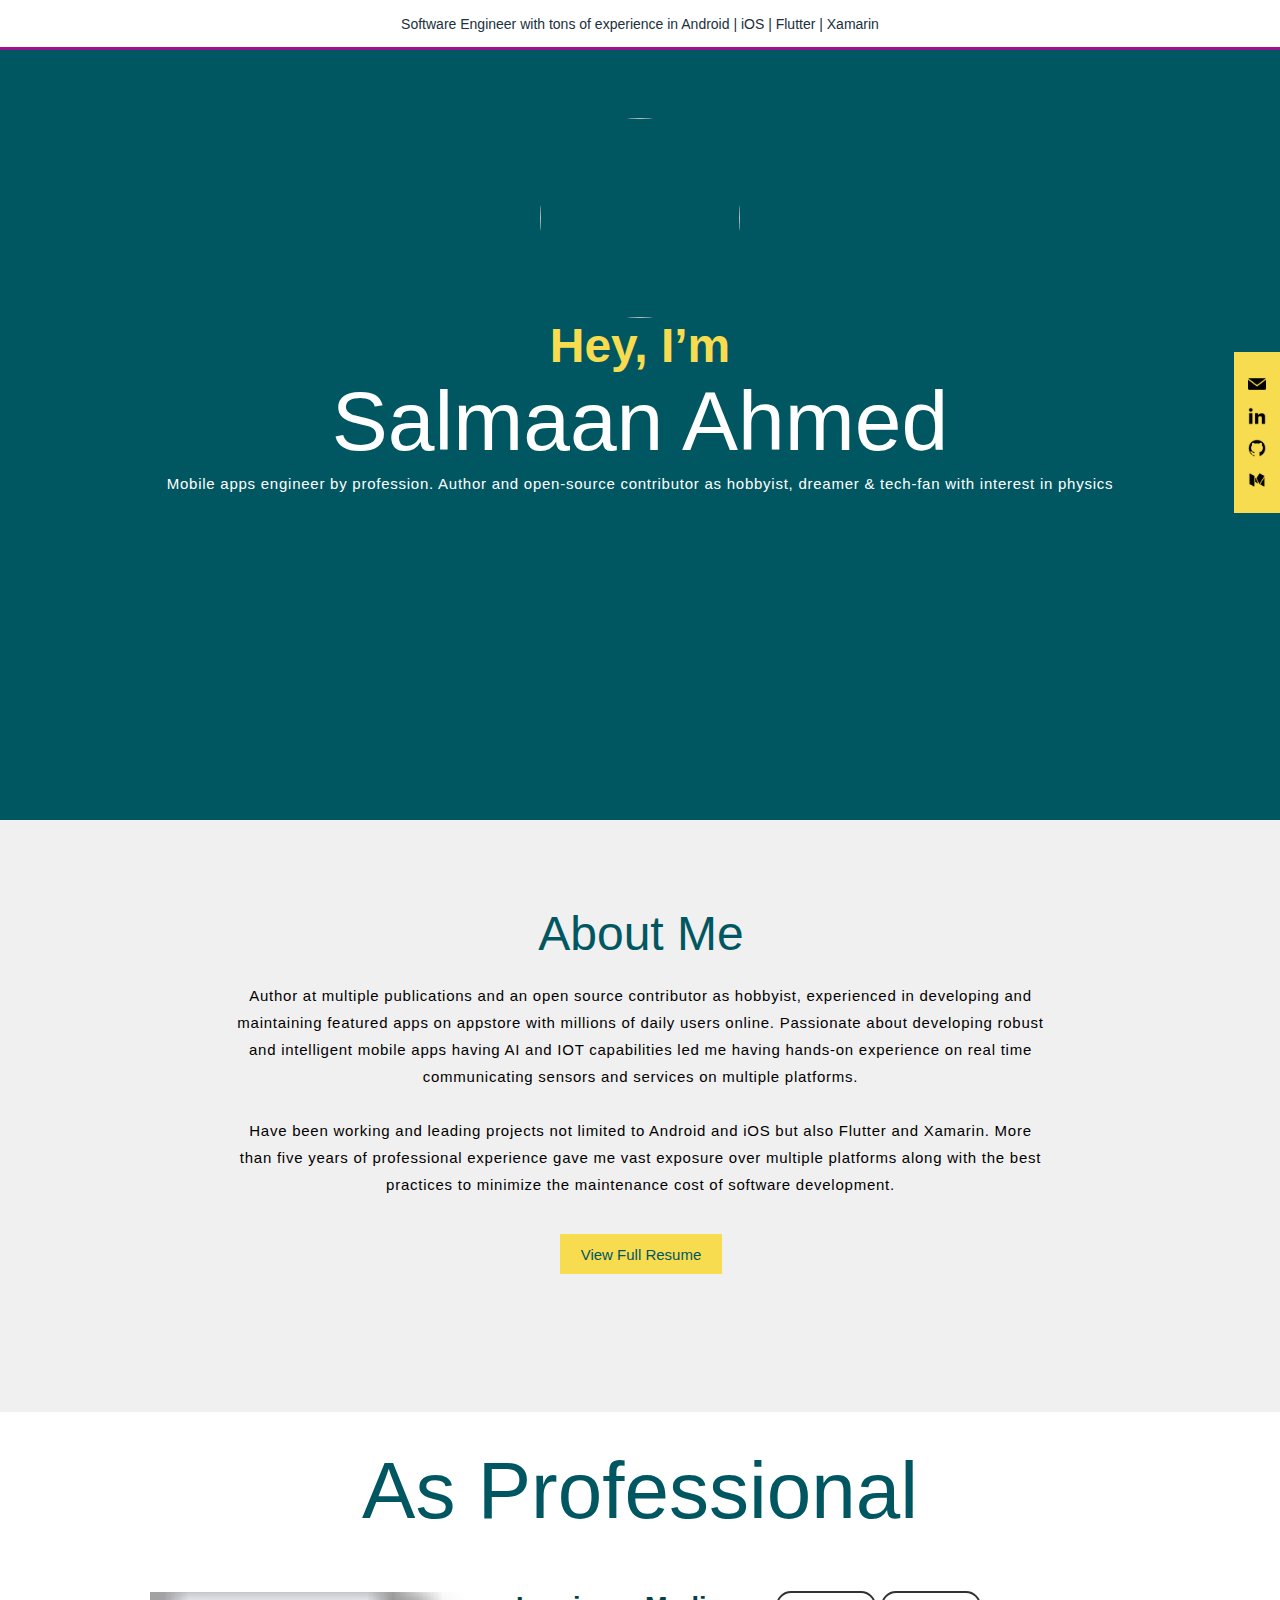
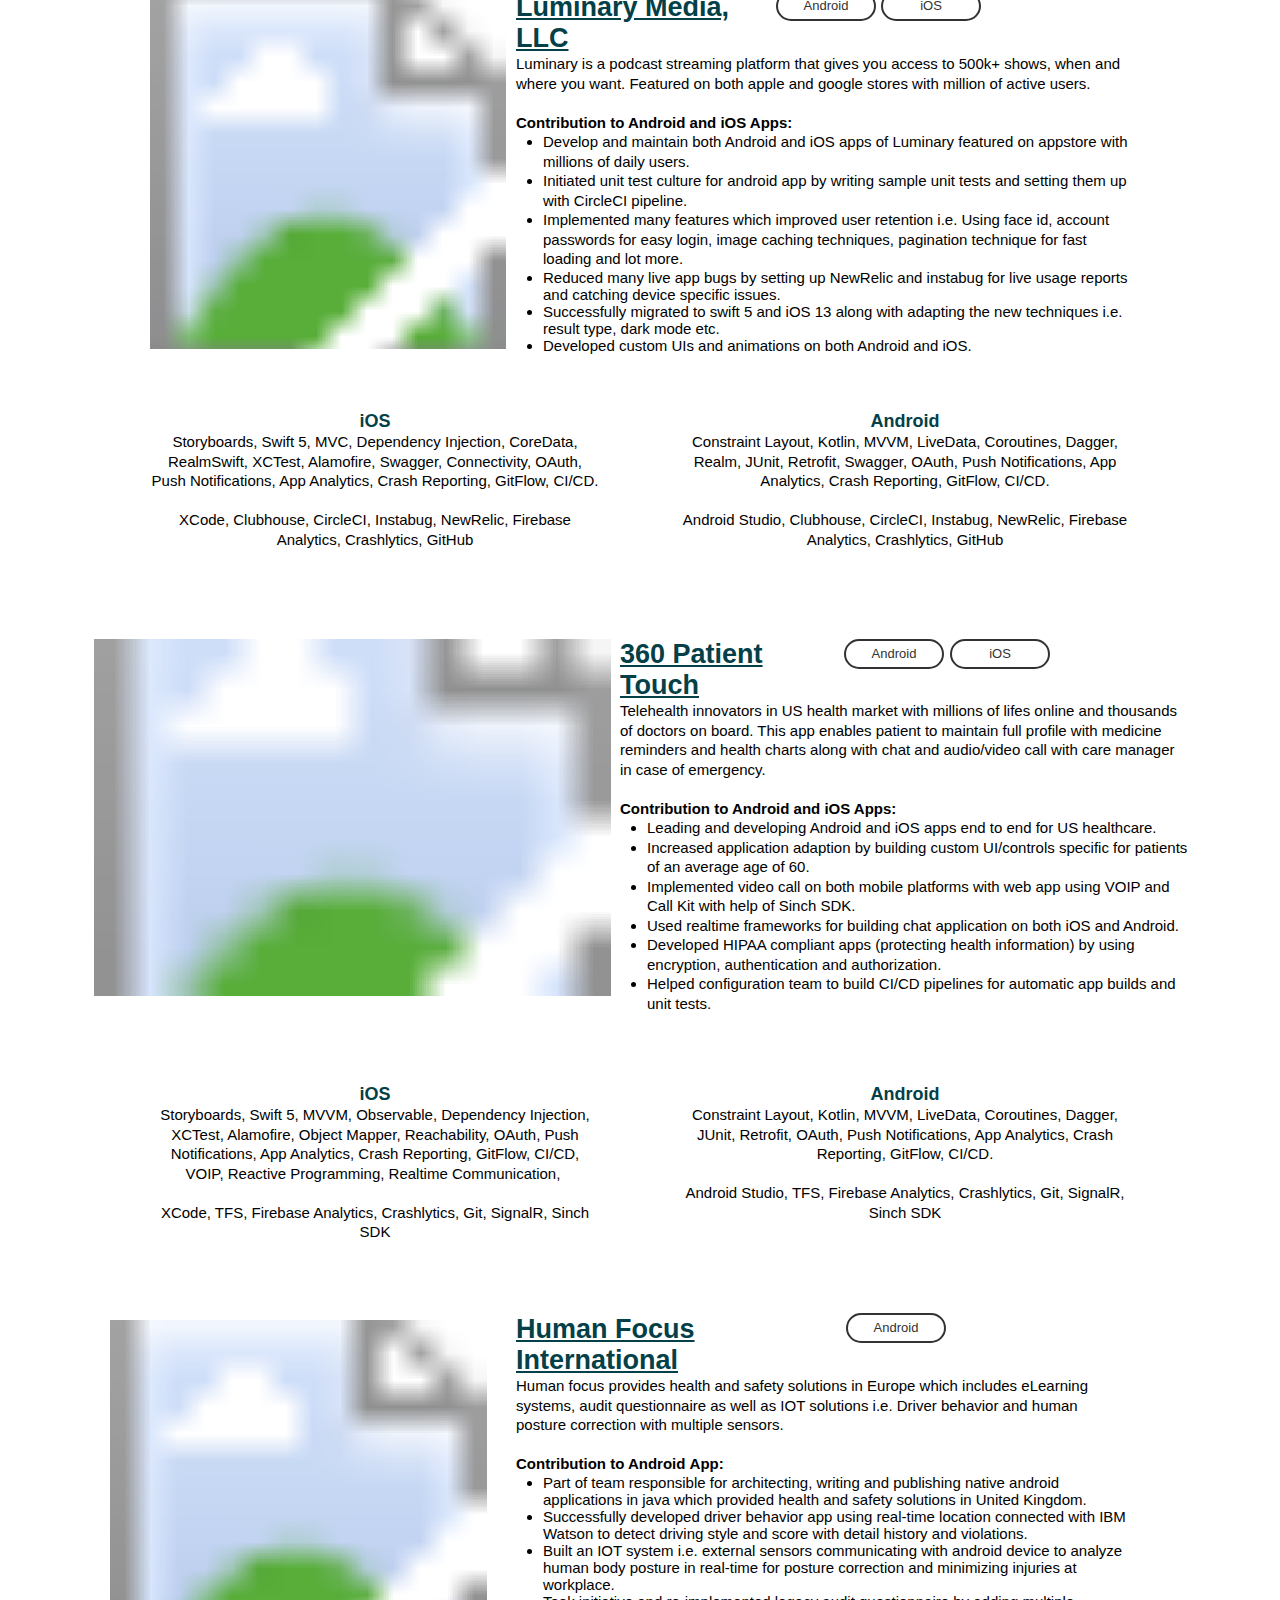
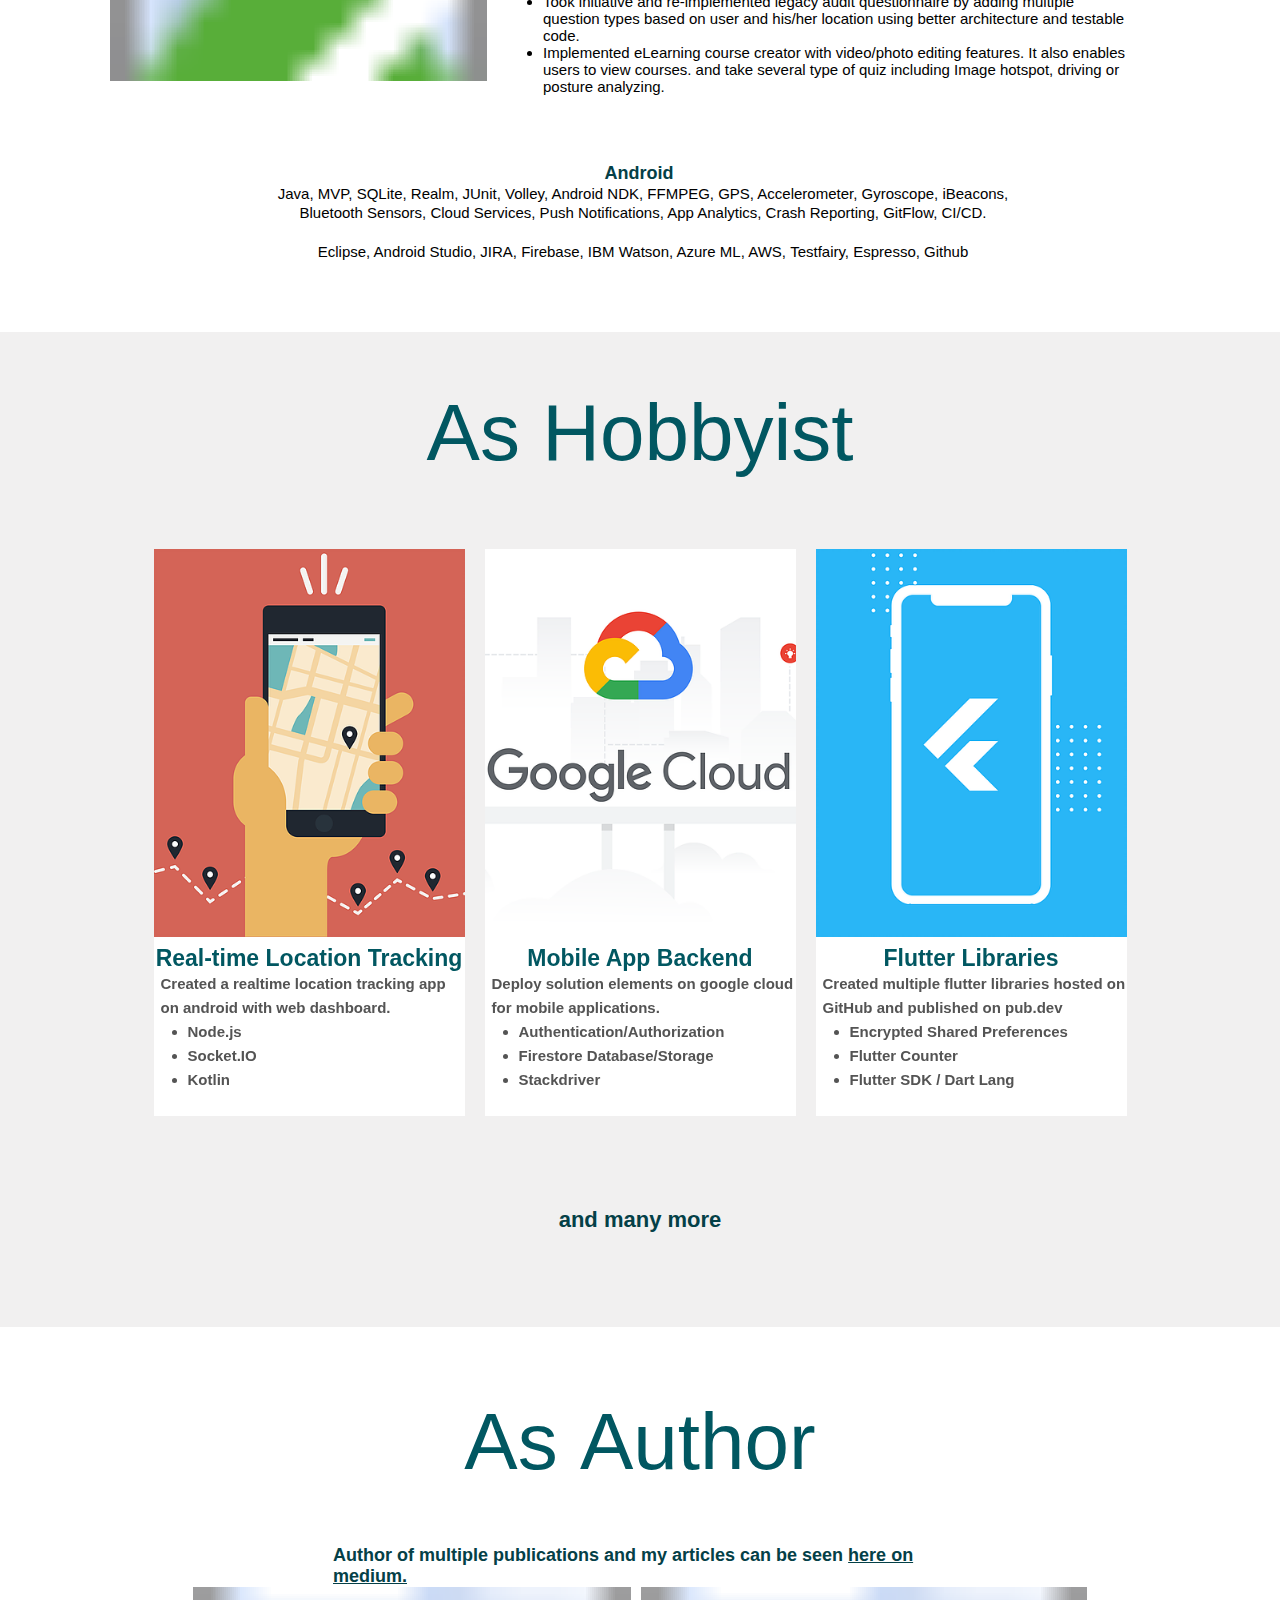
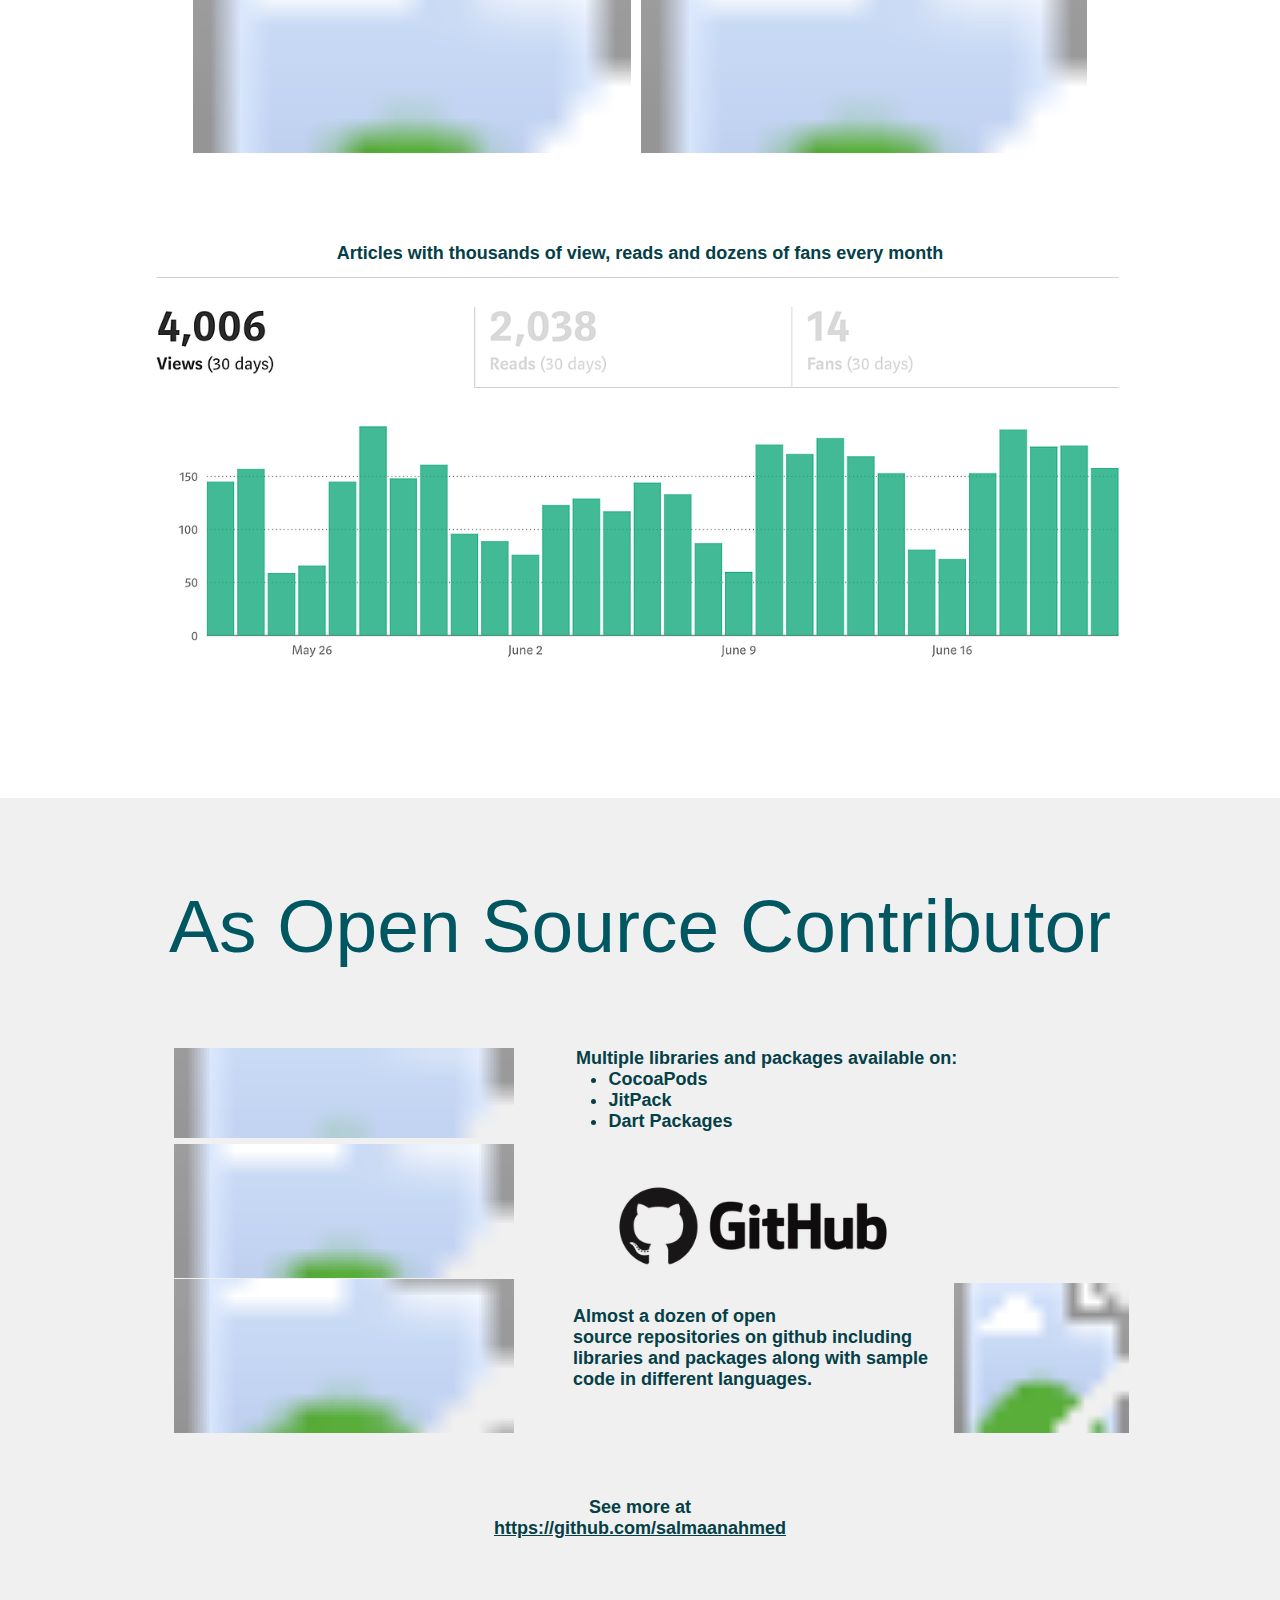
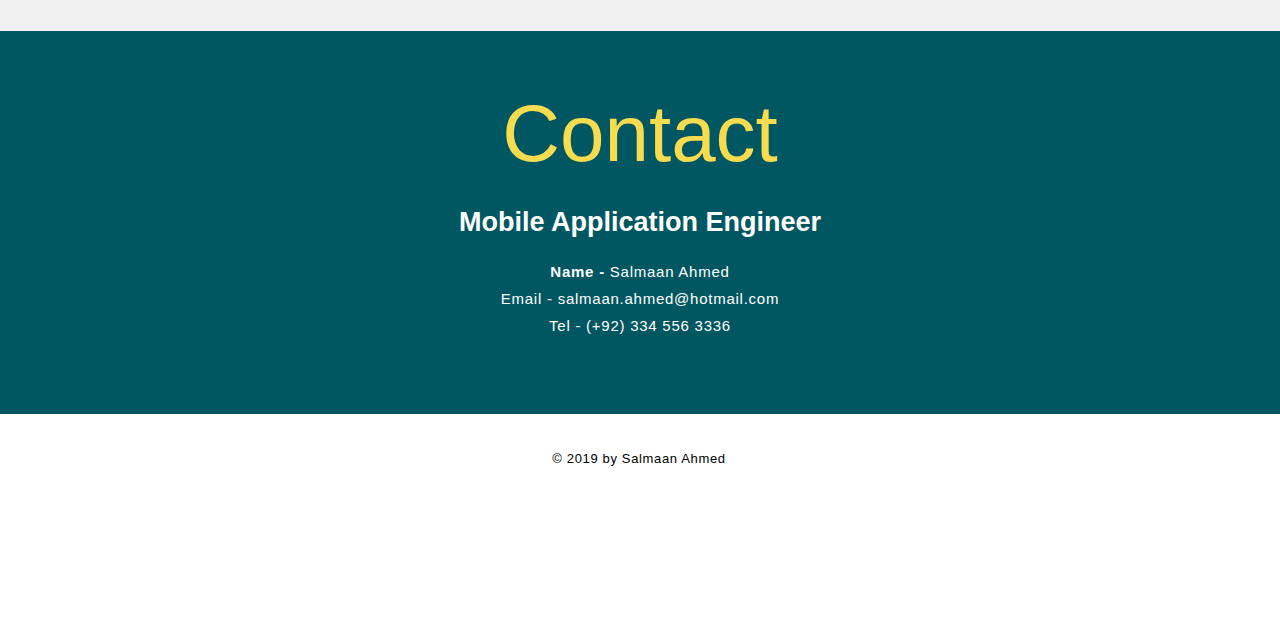
==== commit a2dcc603: "updated ui" ====
--- a/index.htm
+++ b/index.htm
@@ -1,331 +1,329 @@
-<!DOCTYPE html>
-<!-- saved from url=(0105)file:///C:/Users/sahmed/Desktop/Portfolio/Salmaan%20Ahmed%20Portfolio%20_%20Mobile%20Apps%20Engineer.html -->
 <html lang="en" class=""><head><meta http-equiv="Content-Type" content="text/html; charset=UTF-8">
-    <meta http-equiv="X-UA-Compatible" content="IE=Edge">
-    
-    
-    <meta name="generator" content="Wix.com Website Builder">
-    <link rel="shortcut icon" href="https://www.wix.com/favicon.ico" type="image/x-icon">
-    <link rel="apple-touch-icon" href="https://www.wix.com/favicon.ico" type="image/x-icon">
-    
-    
-    
-    
-    <meta http-equiv="X-Wix-Meta-Site-Id" content="b83fc99b-1b1e-42e6-95ad-e180bc04254b">
-    <meta http-equiv="X-Wix-Application-Instance-Id" content="1f65aec4-a2d4-4919-9317-2e10ce7bb1a3">
-    
-    
-        <meta http-equiv="X-Wix-Published-Version" content="42">
-    
-    
-    
-    
-    <meta name="format-detection" content="telephone=no">
-    
-    
-
-    <meta name="SKYPE_TOOLBAR" content="SKYPE_TOOLBAR_PARSER_COMPATIBLE">
-
-    
-     <meta id="wixMobileViewport" name="viewport" content="width=980, user-scalable=yes">
-    
-
-    
-    
-    
-    
-
-    
-
-
-
-
-
-    <!-- META DATA -->
-    <script type="text/javascript">
-        
-
-        var serviceTopology = {"cacheKillerVersion":"1","staticServerUrl":"https://static.parastorage.com/","usersScriptsRoot":"//static.parastorage.com/services/wix-users/2.660.0","biServerUrl":"https://frog.wix.com/","userServerUrl":"https://users.wix.com/","billingServerUrl":"https://premium.wix.com/","mediaRootUrl":"https://static.wixstatic.com/","logServerUrl":"https://frog.wix.com/plebs","monitoringServerUrl":"https://TODO/","usersClientApiUrl":"https://users.wix.com/wix-users","publicStaticBaseUri":"//static.parastorage.com/services/wix-public/1.299.0","basePublicUrl":"https://www.wix.com/","postLoginUrl":"https://www.wix.com/my-account","postSignUpUrl":"https://www.wix.com/new/account","baseDomain":"wix.com","staticMediaUrl":"https://static.wixstatic.com/media","staticAudioUrl":"https://music.wixstatic.com/mp3","staticDocsUrl":"https://docs.wixstatic.com/ugd","emailServer":"https://assets.wix.com/common-services/notification/invoke","blobUrl":"https://static.parastorage.com/wix_blob","htmlEditorUrl":"http://editor.wix.com/html","siteMembersUrl":"https://users.wix.com/wix-sm","scriptsLocationMap":{"automation":"https://static.parastorage.com/services/automation/1.23.0","bootstrap":"https://static.parastorage.com/services/bootstrap/2.1229.80","ck-editor":"https://static.parastorage.com/services/ck-editor/1.87.3","core":"https://static.parastorage.com/services/core/2.1229.80","dbsm-editor-app":"https://static.parastorage.com/services/dbsm-editor-app/1.1321.0","dbsm-viewer-app":"https://static.parastorage.com/services/dbsm-viewer-app/1.989.0","ecommerce":"https://static.parastorage.com/services/ecommerce/1.203.0","fallback-viewer-app":"https://static.parastorage.com/services/fallback-viewer-app/1.0.0","js-platform-apps-configuration":"https://static.parastorage.com/services/js-platform-apps-configuration/1.235.0","js-wixcode-sdk":"https://static.parastorage.com/services/js-wixcode-sdk/1.383.0","langs":"https://static.parastorage.com/services/langs/2.577.0","linguist-flags":"https://static.parastorage.com/services/linguist-flags/1.267.0","promote-analytics-adapter":"https://static.parastorage.com/services/promote-analytics-adapter/2.327.0","promote-seo-renderer":"https://static.parastorage.com/services/promote-seo-renderer/1.2.0","santa":"https://static.parastorage.com/services/santa/1.8883.0","santa-langs":"https://static.parastorage.com/services/santa-langs/1.6975.0","santa-resources":"https://static.parastorage.com/services/santa-resources/1.2.0","santa-site-auth-module":"https://static.parastorage.com/services/santa-site-auth-module/1.9.0","semi-native-sdk":"https://static.parastorage.com/services/semi-native-sdk/1.8.0","sitemembers":"https://static.parastorage.com/services/sm-js-sdk/1.31.0","skins":"https://static.parastorage.com/services/skins/2.1229.80","tbElements":"https://static.parastorage.com/services/editor-elements/1.126.0","tpa":"https://static.parastorage.com/services/tpa/2.1065.0","web":"https://static.parastorage.com/services/web/2.1229.80","wix-bolt":"https://static.parastorage.com/services/wix-bolt/1.4998.0","wix-code-platform":"https://static.parastorage.com/services/wix-code-platform/1.425.0","wix-code-viewer-app":"https://static.parastorage.com/services/wix-code-viewer-app/1.408.0","wix-music-embed":"https://static.parastorage.com/services/wix-music-embed/1.26.0","wix-ui-santa":"https://static.parastorage.com/services/wix-ui-santa/1.1061.0","wixapps":"https://static.parastorage.com/services/wixapps/2.486.0","wixcode-namespaces":"https://static.parastorage.com/services/wixcode-namespaces/1.407.0"},"developerMode":false,"productionMode":true,"staticServerFallbackUrl":"https://sslstatic.wix.com/","staticVideoUrl":"https://video.wixstatic.com/","cloudStorageUrl":"https://static.wixstatic.com/","usersDomainUrl":"https://users.wix.com/wix-users","scriptsDomainUrl":"https://static.parastorage.com/","userFilesUrl":"https://static.parastorage.com/","staticHTMLComponentUrl":"https://salmaanahmedz-wixsite-com.filesusr.com/","secured":true,"ecommerceCheckoutUrl":"https://www.safer-checkout.com/","premiumServerUrl":"https://premium.wix.com/","digitalGoodsServerUrl":"https://dgs.wixapps.net/","wixCloudBaseDomain":"wix-code.com","mailServiceSuffix":"/_api/common-services/notification/invoke","staticVideoHeadRequestUrl":"https://storage.googleapis.com/video.wixstatic.com","protectedPageResolverUrl":"https://site-pages.wix.com/_api/wix-public-html-info-webapp/resolve_protected_page_urls","mediaUploadServerUrl":"https://files.wix.com/","siteAssetsServerUrl":"https://siteassets.parastorage.com/pages","staticServerWixDomainUrl":"https://www.wix.com/_partials","adaptiveVideoDomain":"https://files.wix.com/","scriptsVersionsMap":{"santa-data-fixer":"1.813.0","santa-site-metadata":"1.636.0","santa-main-r":"1.100.0","ghostable-structure-builder":"1.150.0","viewer-view-mode-json":"1.73.0","stylable-santa-flatten":"1.0.66","remote-widget-structure-builder":"1.164.0"},"publicStaticsUrl":"//static.parastorage.com/services/wix-public/1.299.0"};
-        var santaModels = true;
-        var isStreaming = true;
-        var rendererModel = {"metaSiteId":"b83fc99b-1b1e-42e6-95ad-e180bc04254b","siteInfo":{"documentType":"UGC","applicationType":"HtmlWeb","siteId":"1f65aec4-a2d4-4919-9317-2e10ce7bb1a3","siteTitleSEO":"Salmaan Ahmed Portfolio | Mobile Apps Engineer"},"clientSpecMap":{"1956":{"type":"public","applicationId":1956,"appDefinitionId":"14409595-f076-4753-8303-9a86f9f71469","appDefinitionName":"Wix Video","instance":"UN8TNB6ATFVNJt68hQADe4WnFgIu7JSIoH-_fSYEkt4.[base64]","instanceId":"cb786dbd-a5d1-4139-84af-7aef1b9c175e","sectionPublished":true,"sectionMobilePublished":false,"sectionSeoEnabled":true,"widgets":{"144097ea-fea0-498e-ade7-e6de40127106":{"widgetUrl":"https:\/\/vod-server.wix.com\/widget.html","widgetId":"144097ea-fea0-498e-ade7-e6de40127106","refreshOnWidthChange":true,"mobileUrl":"https:\/\/vod-server.wix.com\/mobile.html","published":true,"mobilePublished":true,"seoEnabled":true,"preFetch":false,"shouldBeStretchedByDefault":false,"shouldBeStretchedByDefaultMobile":true,"componentFields":{"useSsrSeo":true,"mobileSettingsEnabled":true,"componentUrl":"https:\/\/static.parastorage.com\/services\/wix-vod-widget\/1.1017.0\/viewerWidget.bundle.js"},"tpaWidgetId":"wix_vod_develop","default":true}},"appRequirements":{"requireSiteMembers":false},"isWixTPA":true,"installedAtDashboard":false,"permissions":{"revoked":true},"appFields":{"platform":{"baseUrls":{"staticsBaseUrl":"https:\/\/vod-server.wix.com\/"},"viewerScriptUrl":"https:\/\/static.parastorage.com\/services\/wix-vod-widget\/1.1017.0\/viewerScript.bundle.js"}}},"5":{"type":"public","applicationId":5,"appDefinitionId":"14b89688-9b25-5214-d1cb-a3fb9683618b","appDefinitionName":"Mobile App-Social Posts","instance":"aBOKO-BaBVhZadm02k9gNJCO9FZhj4XRNSWYfdz7sLY.[base64]","instanceId":"85edf444-cf4b-4bdf-ab69-1c609ca6cb41","sectionPublished":true,"sectionMobilePublished":false,"sectionSeoEnabled":true,"widgets":{},"appRequirements":{"requireSiteMembers":false},"isWixTPA":true,"installedAtDashboard":true,"permissions":{"revoked":false},"appFields":{}},"10":{"type":"public","applicationId":10,"appDefinitionId":"150ae7ee-c74a-eecd-d3d7-2112895b988a","appDefinitionName":"Marketing Integration","instance":"8HH1rxwfcGhJK8RkgCkR08VkDCYa-9h5ckuKM-WkPsg.[base64]","instanceId":"ce6da0c9-8350-4a4a-b446-1a6fa31d4220","sectionPublished":true,"sectionMobilePublished":false,"sectionSeoEnabled":true,"widgets":{},"appRequirements":{"requireSiteMembers":false},"isWixTPA":true,"installedAtDashboard":true,"permissions":{"revoked":false},"appFields":{}},"14":{"type":"public","applicationId":14,"appDefinitionId":"1480c568-5cbd-9392-5604-1148f5faffa0","appDefinitionName":"Get Found on Google","instance":"cx6OVxJ8aupaQBQ6HabGb0p5yAlWXtVkuDNZVs4-W7Y.[base64]","instanceId":"fb579664-49ba-4f9e-b3a0-c1a342202dac","sectionPublished":true,"sectionMobilePublished":false,"sectionSeoEnabled":true,"widgets":{},"appRequirements":{"requireSiteMembers":false},"isWixTPA":true,"installedAtDashboard":true,"permissions":{"revoked":false},"appFields":{}},"20":{"type":"public","applicationId":20,"appDefinitionId":"a322993b-2c74-426f-bbb8-444db73d0d1b","appDefinitionName":"One App","instance":"YwsNNbThe1KKjUswXWDte1YVhjZ54Qpc66SpgyfbUeY.[base64]","instanceId":"7dd90339-6756-442f-bd57-c34192949229","sectionPublished":true,"sectionMobilePublished":false,"sectionSeoEnabled":true,"widgets":{},"appRequirements":{"requireSiteMembers":false},"isWixTPA":true,"installedAtDashboard":true,"permissions":{"revoked":false},"appFields":{}},"6":{"type":"public","applicationId":6,"appDefinitionId":"135c3d92-0fea-1f9d-2ba5-2a1dfb04297e","appDefinitionName":"Email Marketing","instance":"bB-PrHpwlldWb_4E01RcgT5BVDxe1E3C_x1JYRqjloU.[base64]","instanceId":"0f313e48-1370-4e26-ae79-83bd419174e9","sectionPublished":true,"sectionMobilePublished":false,"sectionSeoEnabled":true,"widgets":{"141995eb-c700-8487-6366-a482f7432e2b":{"widgetUrl":"https:\/\/so-feed.codev.wixapps.net\/widget","widgetId":"141995eb-c700-8487-6366-a482f7432e2b","refreshOnWidthChange":true,"mobileUrl":"https:\/\/so-feed.codev.wixapps.net\/widget","published":true,"mobilePublished":true,"seoEnabled":true,"preFetch":false,"shouldBeStretchedByDefault":false,"shouldBeStretchedByDefaultMobile":false,"componentFields":{},"tpaWidgetId":"shoutout_feed","default":true}},"appRequirements":{"requireSiteMembers":false},"isWixTPA":true,"installedAtDashboard":true,"permissions":{"revoked":false},"appFields":{"premiumBundle":{"parentAppId":"ee21fe60-48c5-45e9-95f4-6ca8f9b1c9d9","parentAppSlug":"ee21fe60-48c5-45e9-95f4-6ca8f9b1c9d9"}}},"21":{"type":"public","applicationId":21,"appDefinitionId":"9bead16f-1c73-4cda-b6c4-28cff46988db","appDefinitionName":"Facebook Ads","instance":"h-KT88dy-3Sw15sf-Y2Qlq0ouSfXI51K3CiwX4cRBi0.[base64]","instanceId":"ec4050dc-cf81-4fbc-8c03-92b3c6348bc2","sectionPublished":true,"sectionMobilePublished":false,"sectionSeoEnabled":true,"widgets":{},"appRequirements":{"requireSiteMembers":false},"isWixTPA":true,"installedAtDashboard":true,"permissions":{"revoked":false},"appFields":{}},"9":{"type":"public","applicationId":9,"appDefinitionId":"13ee94c1-b635-8505-3391-97919052c16f","appDefinitionName":"Wix Invoices","instance":"FHwUVcWwcoGc0kz3M0aqVNGv0zEHZh56f30mPDqwRWg.[base64]","instanceId":"95ffa815-b0a3-4dfd-99cd-8bbde04a0b88","sectionPublished":true,"sectionMobilePublished":false,"sectionSeoEnabled":true,"widgets":{},"appRequirements":{"requireSiteMembers":false},"isWixTPA":true,"installedAtDashboard":true,"permissions":{"revoked":false},"appFields":null},"13":{"type":"sitemembers","applicationId":13,"collectionType":"Open","collectionFormFace":"Register","collectionExposure":"Public","smcollectionId":"6b6c00fb-d59c-4dcc-8343-b0f1585daf47"},"2938":{"type":"public","applicationId":2938,"appDefinitionId":"14271d6f-ba62-d045-549b-ab972ae1f70e","appDefinitionName":"Wix Pro Gallery","instance":"YeEuvcOsveUt1zZ1MreyrLTN1qorI6ZMJeVbeN304Dk.[base64]","instanceId":"e293ebf3-a5a7-4675-bc07-50aee8967abb","appWorkerUrl":"https:\/\/progallery.wix.com\/worker.html","sectionPublished":true,"sectionMobilePublished":false,"sectionSeoEnabled":true,"widgets":{"142bb34d-3439-576a-7118-683e690a1e0d":{"widgetUrl":"https:\/\/progallery.wix.com\/gallery.html","widgetId":"142bb34d-3439-576a-7118-683e690a1e0d","refreshOnWidthChange":true,"mobileUrl":"https:\/\/progallery.wix.com\/gallery.html","published":true,"mobilePublished":true,"seoEnabled":true,"preFetch":false,"shouldBeStretchedByDefault":true,"shouldBeStretchedByDefaultMobile":false,"componentFields":{"useSsrSeo":true,"mobileSettingsEnabled":true,"componentUrl":"https:\/\/static.parastorage.com\/services\/pro-gallery-santa-wrapper\/1.892.0\/viewer.bundle.min.js"},"tpaWidgetId":"pro-gallery","default":true},"14f7938f-fa9a-e9e3-3a24-089172dccb28":{"widgetUrl":"https:\/\/progallery.wix.com\/checkout","widgetId":"14f7938f-fa9a-e9e3-3a24-089172dccb28","refreshOnWidthChange":true,"mobileUrl":"https:\/\/progallery.wix.com\/checkout","appPage":{"id":"checkout_page","name":"Checkout Page","defaultPage":"","hidden":true,"multiInstanceEnabled":false,"order":2,"indexable":true,"fullPage":true,"landingPageInMobile":true,"hideFromMenu":true},"published":true,"mobilePublished":true,"seoEnabled":false,"preFetch":true,"shouldBeStretchedByDefault":true,"shouldBeStretchedByDefaultMobile":false,"componentFields":{},"default":false},"1491fc25-fcd2-9c08-c74f-67b98b69ac4a":{"widgetUrl":"https:\/\/progallery.wix.com\/multishare.html","widgetId":"1491fc25-fcd2-9c08-c74f-67b98b69ac4a","refreshOnWidthChange":true,"mobileUrl":"https:\/\/progallery.wix.com\/multishare.html","published":true,"mobilePublished":true,"seoEnabled":true,"preFetch":false,"shouldBeStretchedByDefault":false,"shouldBeStretchedByDefaultMobile":true,"componentFields":{},"tpaWidgetId":"multishare_widget","default":false},"14f793c4-68e4-1d4f-3a24-089172dccb28":{"widgetUrl":"https:\/\/progallery.wix.com\/thankyou","widgetId":"14f793c4-68e4-1d4f-3a24-089172dccb28","refreshOnWidthChange":true,"mobileUrl":"https:\/\/progallery.wix.com\/thankyou","appPage":{"id":"thank_you_page","name":"Thank you Page","defaultPage":"","hidden":true,"multiInstanceEnabled":false,"order":3,"indexable":true,"fullPage":false,"landingPageInMobile":false,"hideFromMenu":true},"published":true,"mobilePublished":true,"seoEnabled":false,"preFetch":false,"shouldBeStretchedByDefault":true,"shouldBeStretchedByDefaultMobile":false,"componentFields":{},"default":false},"14f79354-c828-13e0-1246-058b79e70c1a":{"widgetUrl":"https:\/\/progallery.wix.com\/cart.html","widgetId":"14f79354-c828-13e0-1246-058b79e70c1a","refreshOnWidthChange":true,"mobileUrl":"https:\/\/progallery.wix.com\/cart.html","published":true,"mobilePublished":true,"seoEnabled":false,"preFetch":false,"shouldBeStretchedByDefault":false,"shouldBeStretchedByDefaultMobile":false,"componentFields":{},"tpaWidgetId":"cart","default":false},"144f04b9-aab4-fde7-179b-780c11da4f46":{"widgetUrl":"https:\/\/progallery.wix.com\/fullscreen","widgetId":"144f04b9-aab4-fde7-179b-780c11da4f46","refreshOnWidthChange":true,"mobileUrl":"https:\/\/progallery.wix.com\/fullscreen","appPage":{"id":"fullscreen_page","name":"Fullscreen Page","defaultPage":"","hidden":true,"multiInstanceEnabled":false,"order":1,"indexable":true,"fullPage":true,"landingPageInMobile":false,"hideFromMenu":true},"published":true,"mobilePublished":true,"seoEnabled":true,"preFetch":false,"shouldBeStretchedByDefault":true,"shouldBeStretchedByDefaultMobile":false,"componentFields":{"useSsrSeo":true},"default":false}},"appRequirements":{"requireSiteMembers":false},"isWixTPA":true,"installedAtDashboard":false,"permissions":{"revoked":true},"appFields":{"platform":{"baseUrls":{"santaWrapperBaseUrl":"https:\/\/static.parastorage.com\/services\/pro-gallery-santa-wrapper\/1.892.0\/"},"viewerScriptUrl":"https:\/\/static.parastorage.com\/services\/pro-gallery-santa-wrapper\/1.892.0\/viewerScript.bundle.min.js"}}},"22":{"type":"public","applicationId":22,"appDefinitionId":"307ba931-689c-4b55-bb1d-6a382bad9222","appDefinitionName":"Video Maker","instance":"wtMAUJIJuqwoi-PsmB3dP-ejxFJl3yk4BoVgqz1qPPU.[base64]","instanceId":"a513a4a5-ddd0-4496-8b84-b12058c95a20","sectionPublished":true,"sectionMobilePublished":false,"sectionSeoEnabled":true,"widgets":{},"appRequirements":{"requireSiteMembers":false},"isWixTPA":true,"installedAtDashboard":true,"permissions":{"revoked":false},"appFields":{}},"12":{"type":"public","applicationId":12,"appDefinitionId":"f123e8f1-4350-4c9b-b269-04adfadda977","appDefinitionName":"Promote Home","instance":"f5BSxsJ0CRb1FSzfGf1uaSD7qUt7o0MP0ZEOGJla92U.[base64]","instanceId":"464adf5e-7eb6-46b6-98a9-35558afadfa3","sectionPublished":true,"sectionMobilePublished":false,"sectionSeoEnabled":true,"widgets":{},"appRequirements":{"requireSiteMembers":false},"isWixTPA":true,"installedAtDashboard":true,"permissions":{"revoked":false},"appFields":{}},"7":{"type":"public","applicationId":7,"appDefinitionId":"146c0d71-352e-4464-9a03-2e868aabe7b9","appDefinitionName":"Ascend Tasks","instance":"KbFqxAdP6LAWWAxrXDoz8x4J0FzCV6Ez1pyJlx5v-1A.[base64]","instanceId":"65f5cadb-dd68-491d-8caa-38de6ef6f055","sectionPublished":true,"sectionMobilePublished":false,"sectionSeoEnabled":true,"widgets":{},"appRequirements":{"requireSiteMembers":false},"isWixTPA":true,"installedAtDashboard":true,"permissions":{"revoked":false},"appFields":{}},"-666":{"type":"metasite","metaSiteId":"b83fc99b-1b1e-42e6-95ad-e180bc04254b","appDefId":"22bef345-3c5b-4c18-b782-74d4085112ff","instance":"LZWtytae5B7UODsBF46DHIoOm7pa1LeeJGae0sl0Lbo.[base64]","appDefinitionId":"22bef345-3c5b-4c18-b782-74d4085112ff","applicationId":-666},"18":{"type":"public","applicationId":18,"appDefinitionId":"139ef4fa-c108-8f9a-c7be-d5f492a2c939","appDefinitionName":"Automated Emails","instance":"GOrQYSksXmAqfSETGiaZ1AiyDnFtE9LrlcrB7uZa8-U.[base64]","instanceId":"0029efca-af16-4833-845f-64217e648727","sectionPublished":true,"sectionMobilePublished":false,"sectionSeoEnabled":true,"widgets":{},"appRequirements":{"requireSiteMembers":false},"isWixTPA":true,"installedAtDashboard":true,"permissions":{"revoked":false}},"16":{"type":"public","applicationId":16,"appDefinitionId":"e3118e0a-b1c1-4e1d-b67d-ddf0cb92309b","appDefinitionName":"Promote VideoMaker Home","instance":"v0UiAtJBOw5ufQdOR3-_i0Yk9hH8kgZFHkkTbe6HrCo.[base64]","instanceId":"420f4c97-b76e-4325-a1f8-f475c1466ca3","sectionPublished":true,"sectionMobilePublished":false,"sectionSeoEnabled":true,"widgets":{},"appRequirements":{"requireSiteMembers":false},"isWixTPA":true,"installedAtDashboard":true,"permissions":{"revoked":false},"appFields":{}},"11":{"type":"public","applicationId":11,"appDefinitionId":"55cd9036-36bb-480b-8ddc-afda3cb2eb8d","appDefinitionName":"PriceQuotes","instance":"AkbKvcmVxu3swTlE0t_D3NRlx4UYjywSa0esnogLfGs.[base64]","instanceId":"d04ee303-0756-4bce-9775-2b143720587d","sectionPublished":true,"sectionMobilePublished":false,"sectionSeoEnabled":true,"widgets":{},"appRequirements":{"requireSiteMembers":false},"isWixTPA":true,"installedAtDashboard":true,"permissions":{"revoked":false},"appFields":{}},"8":{"type":"public","applicationId":8,"appDefinitionId":"14bca956-e09f-f4d6-14d7-466cb3f09103","appDefinitionName":"Wix Cashier","instance":"QnegFhtdWjCrIxnSj7iOKHIJL2RIGnLc2InreALvFqc.[base64]","instanceId":"5b73eb28-fb78-4f1b-b697-a726183f0e1e","sectionPublished":true,"sectionMobilePublished":false,"sectionSeoEnabled":true,"widgets":{},"appRequirements":{"requireSiteMembers":false},"isWixTPA":true,"installedAtDashboard":true,"permissions":{"revoked":false},"appFields":{}},"19":{"type":"public","applicationId":19,"appDefinitionId":"ea2821fc-7d97-40a9-9f75-772f29178430","appDefinitionName":"Workflows","instance":"xDBku9iGrYsge-i6OYLjSlXtxrsoNnW87ierTYz4BQI.[base64]","instanceId":"611915a7-5258-4cbc-b0e7-4539f78340a6","sectionPublished":true,"sectionMobilePublished":false,"sectionSeoEnabled":true,"widgets":{},"appRequirements":{"requireSiteMembers":false},"isWixTPA":true,"installedAtDashboard":true,"permissions":{"revoked":false},"appFields":{}},"4":{"type":"public","applicationId":4,"appDefinitionId":"141fbfae-511e-6817-c9f0-48993a7547d1","appDefinitionName":"Inbox","instance":"HDqrkPKbVoGG-qZCr6Dwc9Frlaov58PX16LQdg8SrIE.[base64]","instanceId":"6d1141b6-83c8-45c2-9b55-791d36e2eb90","sectionPublished":true,"sectionMobilePublished":false,"sectionSeoEnabled":true,"widgets":{},"appRequirements":{"requireSiteMembers":false},"isWixTPA":true,"installedAtDashboard":true,"permissions":{"revoked":false},"appFields":{}},"15":{"type":"public","applicationId":15,"appDefinitionId":"13aa9735-aa50-4bdb-877c-0bb46804bd71","appDefinitionName":"Promote SEO Patterns","instance":"Z5VTYMkIdMBCTI3LkdiKP3YcN3Qiib0cEwZbHRwWC_0.[base64]","instanceId":"27d1e7fe-0b72-46a7-a8c1-03e86dde3b69","sectionPublished":true,"sectionMobilePublished":false,"sectionSeoEnabled":true,"widgets":{},"appRequirements":{"requireSiteMembers":false},"isWixTPA":true,"installedAtDashboard":true,"permissions":{"revoked":false},"appFields":{}}},"premiumFeatures":[],"geo":"PAK","languageCode":"en","locale":"en-pk","previewMode":false,"userId":"e51896d5-f582-4c81-9c4e-b564a8653990","siteMetaData":{"preloader":{"uri":"","enabled":false},"adaptiveMobileOn":true,"quickActions":{"socialLinks":[],"colorScheme":"dark","configuration":{"quickActionsMenuEnabled":false,"navigationMenuEnabled":true,"phoneEnabled":false,"emailEnabled":false,"addressEnabled":false,"socialLinksEnabled":false}},"contactInfo":{"companyName":"","phone":"","fax":"","email":"","address":""},"renderHints":{"containsTPA":false,"isMeshReady":true,"containsAppPart":false,"containsAppPart2":false,"componentsCount":{"wysiwyg.viewer.components.HeaderContainer":1,"wysiwyg.viewer.components.FiveGridLine":1,"wysiwyg.viewer.components.VectorImage":2,"wysiwyg.viewer.components.Column":9,"wysiwyg.viewer.components.menus.DropDownMenu":1,"wysiwyg.viewer.components.LinkBar":1,"wysiwyg.viewer.components.StripColumnsContainer":8,"mobile.core.components.Page":2,"wysiwyg.viewer.components.PagesContainer":1,"wysiwyg.viewer.components.WPhoto":12,"wysiwyg.viewer.components.WRichText":52,"mobile.core.components.Container":2,"wysiwyg.viewer.components.SiteButton":7,"wysiwyg.common.components.anchor.viewer.Anchor":4,"wysiwyg.viewer.components.PopupCloseIconButton":1,"wysiwyg.viewer.components.PopupContainer":1,"wysiwyg.viewer.components.mobile.TinyMenu":1,"wysiwyg.viewer.components.PageGroup":1,"wysiwyg.viewer.components.FooterContainer":1,"wysiwyg.viewer.components.MediaContainer":1,"wysiwyg.common.components.backtotopbutton.viewer.BackToTopButton":1,"wysiwyg.viewer.components.Repeater":1},"applications":{}}},"runningExperiments":{"bv_dynamicModelRequest":"old","sv_includeRavenInPreview":"new","useNewWUSDropdown":"old","useEarlyLinkCheck":"new","moveCustomStyleFromMasterPage":"500","helveticaCssInRenderer":"new","sv_contactFormFinalMigrationEditor":"new","se_lineComponent":"new","sv_earlyCloseWelcome":"new","sv_loginSocialBarSelect":"new","bv_corvidAnimate":"new","sv_tpaExternalIdPreventRefresh":"new","removeBadlyDuplicatedPages":"new","sv_autoSaveNoMobileMerge":"new","preloadBoltScript":"new","sv_reportIframeStartLoadingInWarmup":"new","sv_ampLinkTag":"new","bv_layout_props":"new","sv_newTPANativeDataFlow":"new","sv_contactFormUseFormBuilderSubmit":"new","sv_wixSiteUrlFallback":"new","sv_ssrNoPagesData":"new","sv_twitterMetaTags":"new","sv_addPropsToHostInNativeComponent":"new","bv_flatten_structure":"new","bv_seo_corvid_schemas_override":"new","enableAddMissingStyleFixer":"new","sv_moveWixCodeToViewerApp":"new","sv_UploadButtonFilenameHover":"old","sv_addSiteRevisionToMembersCalls":"new","sv_googleMapsRevamp":"new","bv_use_simplified_static_page_pattern":"new","bv_archiveDocumentFile":"new","se_appBuilderPropertyAsSchema":"new","se_santaMembers":"new","se_deserializePlugin":"new","preconnectApps":"new","bv_wixImage":"new","bv_cleanStructure":"new","bv_meshDataServer":"old","sv_blogSocialCounters":"new","bv_preconnectSiteAssets":"new","sv_meshReadyFallback":"new","sv_useJsonForCloningPageData":"new","sv_meshLayout":"new","ds_tpaTranslateHiddenPagesTitle":"new","sv_loadUserGeneratedAppsAfterBootstrap":"new","ssrFontShortcut":"new","ds_useNewWixDataSchemasClient":"new","bv_wixcode_realtime_namespace":"new","sv_multilingualSubDomains":"new","sv_controllerScripts":"new","bv_multilingualAutoRedirect":"new","wixCodeNoIframe":"new","useRegExpForFontsParse":"new","extractPageRefsOnSave":"new","sv_moveRouterDataToRGI":"new","useNewWUSUploadButton":"old","sv_addCurrentCurrencyToTpaUrl":"new","sv_contactFormSendEmailThroughFormBuilder":"new","sv_nativeComponents":"new","bv_test_shtaweem":"new","bv_removeQueryParams":"new","se_appWidgetAsRoot":"new","useModernBundle":"new","se_videobox_flip":"new","bv_initialize_host_instance_with_navigation_model":"new","bv_use_seo_patterns":"new","sv_tpaAddChatApp":"new","sv_restoreAutosaveWhenMobileFails":"new","bv_wixImagePhaseTwo":"new","reportBiErrorWhenAddingCompWithCustomeStyleId":"new","bv_prefetchBoltWorker":"new","sv_pass_booking_initial_instance_before_save":"new","sv_multilingualDatePicker":"new","sv_fasterPagesDataOnLoad":"new","ds_updateAnchorsOnlyOnNavigation":"new","displayWixAdsNewVersion":"new","repeater_anchors_a11y":"new","sv_useBackendGoogleOAuthFlow":"new","sv_bookingsFES":"new","sv_fixMobileTapDelay":"new","sv_patchDataDisablesMobileHintsInit":"new","bv_nativeComponents":"new","oneAppWixAds":"true","specs.wus.UploadButtonFilenameHover":"false","bv_restoreScroll":"new","ADI_MoveCustomStyleFromMasterPage":"new","bv_partialRelayoutOptimization":"new","se_siteMembersMultilingual":"new","sv_expireAppsInstances":"new","bv_usePlatformAppMetaData":"new","preloadBoltScriptExtra":"new","bv_wixVideo":"new","bv_mediaIdInUploadButton":"new","sv_reparentMobileSOAP":"new","se_videobox_rotate":"new","specs.wus.useNewUploadButton":"false","ds_newAppBuilderMigration":"new","ds_thunderboltNewRenderHints":"new","specs.wus.useNewDropdown":"false","bv_support_ooi_for_seo":"new","sv_meshcors":"new","fontCssInRenderer":"new","sv_contactFormAscendEmail":"new","bv_pageJsonByViewMode":"new","sv_ssrCache":"new"},"urlFormatModel":{"format":"slash","forbiddenPageUriSEOs":["app","apps","_api","robots.txt","sitemap.xml","feed.xml","sites"],"pageIdToResolvedUriSEO":{}},"passwordProtectedPages":[],"useSandboxInHTMLComp":true,"routers":{"configMap":{}},"siteMediaToken":"eyJhbGciOiJIUzI1NiJ9.[base64].8Oj74KKgl-UPMCAmIdFk4bReBGAAR9jweHvx6hVrJqE","mediaAuthToken":"eyJhbGciOiJIUzI1NiJ9.[base64].7iM_krfULlyDnm36b-NPCF517biPSJKqeCaAQCELSYo","pagesPlatformApplications":{},"sitePropertiesInfo":{"siteDisplayName":"Profile","locale":"en-pk","currency":"PKR","timeZone":"Asia\/Karachi","language":"en","categories":{"primary":"portfolio-cv"}},"seo":false,"pageList":{"pages":[{"pageId":"vtg7t","title":"Home","pageUriSEO":"home","pageJsonFileName":"e51896_0a24484d40ed4893bae5ab02d8280c26_42.json"},{"pageId":"beidj","title":"Bio","pageUriSEO":"popup-beidj","pageJsonFileName":"e51896_f1a6bee65dcd38fd8c3cbe4723f35e20_1.json"}],"mainPageId":"vtg7t","masterPageJsonFileName":"e51896_1042a95b135daddeaea8d6867161793b_42.json","topology":[{"baseUrl":"https:\/\/static.wixstatic.com\/","parts":"sites\/{filename}.z?v=3"},{"baseUrl":"https:\/\/staticorigin.wixstatic.com\/","parts":"sites\/{filename}.z?v=3"},{"baseUrl":"https:\/\/fallback.wix.com\/","parts":"wix-html-editor-pages-webapp\/page\/{filename}"}],"fixedPagePath":{"baseUrl":"siteassets.parastorage.com\/pages","parts":"\/fixedData?ck={ck}&experiments={experiments}&isHttps={isHttps}&isUrlMigrated={isUrlMigrated}&metaSiteId={metaSiteId}&pageId={pageId}&quickActionsMenuEnabled={quickActionsMenuEnabled}&siteId=1f65aec4-a2d4-4919-9317-2e10ce7bb1a3v=3&version={version}"}},"landingPageId":"vtg7t"};
-        var publicModel = {"domain":"wixsite.com","externalBaseUrl":"https:\/\/salmaanahmedz.wixsite.com\/profile","unicodeExternalBaseUrl":"https:\/\/salmaanahmedz.wixsite.com\/profile","timeSincePublish":8043,"favicon":"","deviceInfo":{"deviceType":"Desktop","browserType":"Chrome","browserVersion":80},"siteRevision":42,"siteCacheRevision":1581714160951,"sessionInfo":{"hs":432710590,"svSession":"a7f56870a57c4969a899f94cf001e25d20af969ef416e47407d68ff70e345250eeef86ae31bf5c314547c5d822acd9771e60994d53964e647acf431e4f798bcd38804eb5864474e23fa566b9bae14f618c1953b466a77c203049b20ee20b5daf","ctToken":"[base64]","isAnonymous":false,"visitorId":"2bf4e6d4-effd-401c-b71b-9d6b9e8b0981","siteMemberId":null},"metaSiteFlags":[],"siteMembersProtectedPages":[],"indexable":true,"hasBlogAmp":false,"renderTime":1581714165749,"siteDisplayName":"Profile","siteAssets":{"cacheVersions":{"dataFixer":3}},"siteMeshReady":true,"layoutMechanism":"MESH","requestId":"1581714328.690122908178331229","newDeviceInfo":{"uaString":"Mozilla\/5.0 (Windows NT 10.0; Win64; x64) AppleWebKit\/537.36 (KHTML, like Gecko) Chrome\/80.0.3987.100 Safari\/537.36","os":{"type":"Windows","name":"Windows 10"},"browser":{"type":"Chrome","name":"Chrome 80.0.3987.100","major":80},"engine":{"type":"WebKit"},"deviceClass":{"type":"Desktop"}},"cssGridSupported":true};
-
-        var googleAnalytics = "";
-        var ipAnonymization = false;
-
-        var googleRemarketing = "";
-        var googleTagManager = "";
-        var facebookRemarketing = "";
-        var yandexMetrika = "";
-    </script>
-    
-    
-    <script>
-        var wixBiSession = {
-            initialTimestamp: Date.now()
-            , ssrRequestTimestamp: 1581714165760
-            , requestId: publicModel.requestId
-            , viewerSessionId: 'xxxxxxxx-xxxx-4xxx-yxxx-xxxxxxxxxxxx'.replace(/[xy]/g,function(c){var r=Math.random()*16|0,v=c=='x'?r:(r&0x3|0x8);return v.toString(16);})
-            , sessionId: '7bf9811f-d329-4126-a3e1-a0c1c882f7f2'
-            , initialRequestTimestamp: performance.timeOrigin ? performance.timeOrigin : Date.now() - performance.now()
-            , visitorId: publicModel.sessionInfo.visitorId
-            
-            , is_rollout: 0
-            , is_platform_loaded: 0
-            , suppressbi: false
-            , dc: '84'
-            , renderType: 'bolt'
-            , siteRevision: '42'
-            , siteCacheRevision: '1581714160951'
-            , wixBoltExclusionReason: ''
-            , wixBoltExclusionReasonMoreInfo: ''
-            , checkVisibility: (function () {
-                var alwaysVisible = document.hidden !== true;
-                function checkVisibility() {
-                    alwaysVisible = alwaysVisible && document.hidden !== true;
-                    return alwaysVisible;
-                }
-                document.addEventListener('visibilitychange', checkVisibility, false);
-                return checkVisibility;
-            })()
-            , sendBeacon: function (url) {
-                if (!wixBiSession.suppressbi) {
-                
-                    var sent = false;
-                    try {
-                        sent = navigator.sendBeacon(url);
-                    } catch (e) {}
-                    if (!sent) {
-                        (new Image()).src = url;
-                    }
-                
-                }
-            }
-            , sendBeat: (function () {
-                var beatUrl = 'https://frog.wix.com/bt?src=29&evid=3'
-                    + '&v=1.4998.0'
-                    + '&msid=b83fc99b-1b1e-42e6-95ad-e180bc04254b'
-                    + '&isp=0'
-                    + '&st=2'
-                    + '&dc=84'
-                    + '&iss=1'
-                    + '&url=' + encodeURIComponent(location.href.replace(/^http(s)?:\/\/(www\.)?/, ''));
-                var referrer = document.referrer;
-                if (referrer) {
-                    beatUrl += '&ref=' + encodeURIComponent(referrer);
-                }
-                var match = document.cookie.match(/_wixCIDX=([^;]*)/)
-                if (match) {
-                    beatUrl += '&client_id=' + match[1];
-                }
-                var prevMark = 'fetchStart';
-                return function(et, name, extra, pageNumber) {
-                    var tts = Math.round(performance.now());
-                    var ts = et === 1 ? 0 : Date.now() - wixBiSession.initialTimestamp;
-                    if (name && performance.mark) {
-                        var mark = name + ' (beat ' + et + ')';
-                        performance.mark(mark);
-                        if (performance.measure) {
-                            performance.measure('\u2B50' + mark, prevMark, mark);
-                        }
-                        prevMark = mark;
-                    }
-                    extra = extra || '';
-                    if (extra.indexOf('pn=') === -1) {
-                        extra += '&pn=' + (pageNumber || '1');
-                    }
-                    if (extra.indexOf('sr=') === -1 && screen.width) {
-                        extra += '&sr=' + screen.width + 'x' + screen.height;
-                    }
-                    if (screen.availWidth) {
-                        extra += '&sar=' + screen.availWidth + 'x' + screen.availHeight;
-                    }
-                    if (extra.indexOf('wr=') === -1 && window.innerWidth) {
-                        extra += '&wr=' + window.innerWidth + 'x' + window.innerHeight;
-                    }
-                    if (window.outerWidth) {
-                        extra += '&wor=' + window.outerWidth + 'x' + window.outerHeight;
-                    }
-                    if (extra.indexOf('ita=') === -1) {
-                        extra += '&ita=' + (wixBiSession.checkVisibility() ? '1' : '0');
-                    }
-                    if (wixBiSession.siteRevision || wixBiSession.siteCacheRevision) {
-                        extra += '&siterev=' + wixBiSession.siteRevision + "-" + wixBiSession.siteCacheRevision;
-                    }
-                    if (wixBiSession.hasOwnProperty('isUsingMesh')) {
-                        extra += '&ism=' + (wixBiSession.isUsingMesh ? '1' : '0');
-                    }
-                    wixBiSession.sendBeacon(beatUrl
-                        + '&et=' + et
-                        + (name ? '&event_name=' + encodeURIComponent(name) : '')
-                        + '&ts=' + ts
-                        + '&tts=' + tts
-                        + '&vsi=' + wixBiSession.viewerSessionId
-                        + '&rid=' + wixBiSession.requestId
-                        + '&viewer_name=' + encodeURIComponent(wixBiSession.renderType)
-                        + '&is_rollout=' + wixBiSession.is_rollout
-                        + '&is_platform_loaded=' + wixBiSession.is_platform_loaded
-                        + (wixBiSession.sessionId ? '&sessionId=' + wixBiSession.sessionId  : '')
-                        + (wixBiSession.visitorId ? '&vid=' + wixBiSession.visitorId  : '')
-                        + (wixBiSession.siteMemberId ? '&mid=' + wixBiSession.siteMemberId  : '')
-                        + '&is_cached=' + wixBiSession.isCached
-                        + '&caching=' + wixBiSession.caching
-                        + extra
-                    );
-                };
-            })()
-        };
-
-        (function () {
-            var microPop, caching = 'none';
-            var match = document.cookie.match(/ssr-caching="?cache,\s*desc=(\w+)(?:,\s*varnish=(\w+))?(?:,\s*dc,\s*desc=(\w+))?(?:"|;|$)/);
-            if (!match && window.PerformanceServerTiming) {
-                match = [];
-                var serverTiming = performance.getEntriesByType('navigation')[0].serverTiming;
-                serverTiming.forEach(function (st) {
-                    switch (st.name) {
-                        case 'cache':
-                            match[1] = st.description;
-                            break;
-                        case 'varnish':
-                            match[2] = st.description;
-                            break;
-                        case 'dc':
-                            microPop = st.description;
-                    }
-                });
-            }
-            if (match && match.length) {
-                caching = match[1] + ',' + (match[2] || 'none');
-                if (!microPop) {
-                    microPop = match[3];
-                }
-            }
-            if (caching === 'none') {
-                var timing = performance.timing;
-                if (timing && timing.responseStart - timing.requestStart === 0) {
-                    caching = 'browser';
-                }
-            }
-            wixBiSession.caching = caching;
-            wixBiSession.isCached = caching.indexOf("hit") === 0;
-            if (microPop) {
-                wixBiSession.microPop = microPop;
-            }
-        })();
-
-        wixBiSession.sendBeat(1, 'Init');
-    </script>
-    
-    <script type="text/javascript">
-        (function(x,e,o,s,n){var a=window.fedops||{};a.apps=a.apps||{};a.apps[x]={startLoadTime:e&&e.now&&e.now()};try{a.sessionId=o.getItem("fedops.logger.sessionId")}catch(x){}a.sessionId=a.sessionId||wixBiSession.viewerSessionId;window.fedops=a;var d="//frog.wix.com/bolt-performance?appName="+x+"&src=72&evid=21"+'&dc=84'+"&is_rollout="+wixBiSession.is_rollout+ "&is_cached="+wixBiSession.isCached+"&session_id="+a.sessionId+"&_="+s();wixBiSession.sendBeacon(d)})('bolt-viewer',window.performance,window.localStorage,Math.random,window.navigator);
-    </script>
-    
-    
-    
-    
-    
-    
-    
-    <!-- DATA -->
-    <script type="text/javascript">
-        
-            var adData = {};
-            var mobileAdData = {};
-        
-        var usersDomain = "https://users.wix.com/wix-users";
-        
-    </script>
-    
-    
-    
-    
-    
-    
-    
-    
-    
-    
-    
-    <script type="text/javascript">
-      var santaBase = 'https://static.parastorage.com/services/santa/1.8883.0';
-      var boltBase = 'https://static.parastorage.com/services/wix-bolt/1.4998.0';
-      var boltVersion = '1.4998.0';
-    </script>
-    
-
-    
-    
-    
-    <script>
-      var requirejs = {
-        onNodeCreated: function(node) {
-          var src = node.getAttribute('src');
-          var shouldIgnore = ['googletagmanager.com', 'google-analytics.com', 'googleadservices.com', 'doubleclick.net', 'connect.facebook.net'].some(function (domain) {
-              return src.indexOf(domain) !== -1;
-          });
-          if (!shouldIgnore) {
-              node.setAttribute('crossorigin', 'anonymous')
+  <meta http-equiv="X-UA-Compatible" content="IE=Edge">
+  
+  
+  <meta name="generator" content="Wix.com Website Builder">
+  <link rel="shortcut icon" href="https://www.wix.com/favicon.ico" type="image/x-icon">
+  <link rel="apple-touch-icon" href="https://www.wix.com/favicon.ico" type="image/x-icon">
+  
+  
+  
+  
+  <meta http-equiv="X-Wix-Meta-Site-Id" content="b83fc99b-1b1e-42e6-95ad-e180bc04254b">
+  <meta http-equiv="X-Wix-Application-Instance-Id" content="1f65aec4-a2d4-4919-9317-2e10ce7bb1a3">
+  
+  
+      <meta http-equiv="X-Wix-Published-Version" content="42">
+  
+  
+  
+  
+  <meta name="format-detection" content="telephone=no">
+  
+  
+
+  <meta name="SKYPE_TOOLBAR" content="SKYPE_TOOLBAR_PARSER_COMPATIBLE">
+
+  
+   <meta id="wixMobileViewport" name="viewport" content="width=980, user-scalable=yes">
+  
+
+  
+  
+  
+  
+
+  
+
+
+
+
+
+  <!-- META DATA -->
+  <script type="text/javascript">
+      
+
+      var serviceTopology = {"cacheKillerVersion":"1","staticServerUrl":"https://static.parastorage.com/","usersScriptsRoot":"//static.parastorage.com/services/wix-users/2.660.0","biServerUrl":"https://frog.wix.com/","userServerUrl":"https://users.wix.com/","billingServerUrl":"https://premium.wix.com/","mediaRootUrl":"https://static.wixstatic.com/","logServerUrl":"https://frog.wix.com/plebs","monitoringServerUrl":"https://TODO/","usersClientApiUrl":"https://users.wix.com/wix-users","publicStaticBaseUri":"//static.parastorage.com/services/wix-public/1.299.0","basePublicUrl":"https://www.wix.com/","postLoginUrl":"https://www.wix.com/my-account","postSignUpUrl":"https://www.wix.com/new/account","baseDomain":"wix.com","staticMediaUrl":"https://static.wixstatic.com/media","staticAudioUrl":"https://music.wixstatic.com/mp3","staticDocsUrl":"https://docs.wixstatic.com/ugd","emailServer":"https://assets.wix.com/common-services/notification/invoke","blobUrl":"https://static.parastorage.com/wix_blob","htmlEditorUrl":"http://editor.wix.com/html","siteMembersUrl":"https://users.wix.com/wix-sm","scriptsLocationMap":{"automation":"https://static.parastorage.com/services/automation/1.23.0","bootstrap":"https://static.parastorage.com/services/bootstrap/2.1229.80","ck-editor":"https://static.parastorage.com/services/ck-editor/1.87.3","core":"https://static.parastorage.com/services/core/2.1229.80","dbsm-editor-app":"https://static.parastorage.com/services/dbsm-editor-app/1.1321.0","dbsm-viewer-app":"https://static.parastorage.com/services/dbsm-viewer-app/1.989.0","ecommerce":"https://static.parastorage.com/services/ecommerce/1.203.0","fallback-viewer-app":"https://static.parastorage.com/services/fallback-viewer-app/1.0.0","js-platform-apps-configuration":"https://static.parastorage.com/services/js-platform-apps-configuration/1.235.0","js-wixcode-sdk":"https://static.parastorage.com/services/js-wixcode-sdk/1.383.0","langs":"https://static.parastorage.com/services/langs/2.577.0","linguist-flags":"https://static.parastorage.com/services/linguist-flags/1.267.0","promote-analytics-adapter":"https://static.parastorage.com/services/promote-analytics-adapter/2.327.0","promote-seo-renderer":"https://static.parastorage.com/services/promote-seo-renderer/1.2.0","santa":"https://static.parastorage.com/services/santa/1.8883.0","santa-langs":"https://static.parastorage.com/services/santa-langs/1.6975.0","santa-resources":"https://static.parastorage.com/services/santa-resources/1.2.0","santa-site-auth-module":"https://static.parastorage.com/services/santa-site-auth-module/1.9.0","semi-native-sdk":"https://static.parastorage.com/services/semi-native-sdk/1.8.0","sitemembers":"https://static.parastorage.com/services/sm-js-sdk/1.31.0","skins":"https://static.parastorage.com/services/skins/2.1229.80","tbElements":"https://static.parastorage.com/services/editor-elements/1.126.0","tpa":"https://static.parastorage.com/services/tpa/2.1065.0","web":"https://static.parastorage.com/services/web/2.1229.80","wix-bolt":"https://static.parastorage.com/services/wix-bolt/1.4998.0","wix-code-platform":"https://static.parastorage.com/services/wix-code-platform/1.425.0","wix-code-viewer-app":"https://static.parastorage.com/services/wix-code-viewer-app/1.408.0","wix-music-embed":"https://static.parastorage.com/services/wix-music-embed/1.26.0","wix-ui-santa":"https://static.parastorage.com/services/wix-ui-santa/1.1061.0","wixapps":"https://static.parastorage.com/services/wixapps/2.486.0","wixcode-namespaces":"https://static.parastorage.com/services/wixcode-namespaces/1.407.0"},"developerMode":false,"productionMode":true,"staticServerFallbackUrl":"https://sslstatic.wix.com/","staticVideoUrl":"https://video.wixstatic.com/","cloudStorageUrl":"https://static.wixstatic.com/","usersDomainUrl":"https://users.wix.com/wix-users","scriptsDomainUrl":"https://static.parastorage.com/","userFilesUrl":"https://static.parastorage.com/","staticHTMLComponentUrl":"https://salmaanahmedz-wixsite-com.filesusr.com/","secured":true,"ecommerceCheckoutUrl":"https://www.safer-checkout.com/","premiumServerUrl":"https://premium.wix.com/","digitalGoodsServerUrl":"https://dgs.wixapps.net/","wixCloudBaseDomain":"wix-code.com","mailServiceSuffix":"/_api/common-services/notification/invoke","staticVideoHeadRequestUrl":"https://storage.googleapis.com/video.wixstatic.com","protectedPageResolverUrl":"https://site-pages.wix.com/_api/wix-public-html-info-webapp/resolve_protected_page_urls","mediaUploadServerUrl":"https://files.wix.com/","siteAssetsServerUrl":"https://siteassets.parastorage.com/pages","staticServerWixDomainUrl":"https://www.wix.com/_partials","adaptiveVideoDomain":"https://files.wix.com/","scriptsVersionsMap":{"santa-data-fixer":"1.813.0","santa-site-metadata":"1.636.0","santa-main-r":"1.100.0","ghostable-structure-builder":"1.150.0","viewer-view-mode-json":"1.73.0","stylable-santa-flatten":"1.0.66","remote-widget-structure-builder":"1.164.0"},"publicStaticsUrl":"//static.parastorage.com/services/wix-public/1.299.0"};
+      var santaModels = true;
+      var isStreaming = true;
+      var rendererModel = {"metaSiteId":"b83fc99b-1b1e-42e6-95ad-e180bc04254b","siteInfo":{"documentType":"UGC","applicationType":"HtmlWeb","siteId":"1f65aec4-a2d4-4919-9317-2e10ce7bb1a3","siteTitleSEO":"Salmaan Ahmed Portfolio | Mobile Apps Engineer"},"clientSpecMap":{"1956":{"type":"public","applicationId":1956,"appDefinitionId":"14409595-f076-4753-8303-9a86f9f71469","appDefinitionName":"Wix Video","instance":"UN8TNB6ATFVNJt68hQADe4WnFgIu7JSIoH-_fSYEkt4.[base64]","instanceId":"cb786dbd-a5d1-4139-84af-7aef1b9c175e","sectionPublished":true,"sectionMobilePublished":false,"sectionSeoEnabled":true,"widgets":{"144097ea-fea0-498e-ade7-e6de40127106":{"widgetUrl":"https:\/\/vod-server.wix.com\/widget.html","widgetId":"144097ea-fea0-498e-ade7-e6de40127106","refreshOnWidthChange":true,"mobileUrl":"https:\/\/vod-server.wix.com\/mobile.html","published":true,"mobilePublished":true,"seoEnabled":true,"preFetch":false,"shouldBeStretchedByDefault":false,"shouldBeStretchedByDefaultMobile":true,"componentFields":{"useSsrSeo":true,"mobileSettingsEnabled":true,"componentUrl":"https:\/\/static.parastorage.com\/services\/wix-vod-widget\/1.1017.0\/viewerWidget.bundle.js"},"tpaWidgetId":"wix_vod_develop","default":true}},"appRequirements":{"requireSiteMembers":false},"isWixTPA":true,"installedAtDashboard":false,"permissions":{"revoked":true},"appFields":{"platform":{"baseUrls":{"staticsBaseUrl":"https:\/\/vod-server.wix.com\/"},"viewerScriptUrl":"https:\/\/static.parastorage.com\/services\/wix-vod-widget\/1.1017.0\/viewerScript.bundle.js"}}},"5":{"type":"public","applicationId":5,"appDefinitionId":"14b89688-9b25-5214-d1cb-a3fb9683618b","appDefinitionName":"Mobile App-Social Posts","instance":"aBOKO-BaBVhZadm02k9gNJCO9FZhj4XRNSWYfdz7sLY.[base64]","instanceId":"85edf444-cf4b-4bdf-ab69-1c609ca6cb41","sectionPublished":true,"sectionMobilePublished":false,"sectionSeoEnabled":true,"widgets":{},"appRequirements":{"requireSiteMembers":false},"isWixTPA":true,"installedAtDashboard":true,"permissions":{"revoked":false},"appFields":{}},"10":{"type":"public","applicationId":10,"appDefinitionId":"150ae7ee-c74a-eecd-d3d7-2112895b988a","appDefinitionName":"Marketing Integration","instance":"8HH1rxwfcGhJK8RkgCkR08VkDCYa-9h5ckuKM-WkPsg.[base64]","instanceId":"ce6da0c9-8350-4a4a-b446-1a6fa31d4220","sectionPublished":true,"sectionMobilePublished":false,"sectionSeoEnabled":true,"widgets":{},"appRequirements":{"requireSiteMembers":false},"isWixTPA":true,"installedAtDashboard":true,"permissions":{"revoked":false},"appFields":{}},"14":{"type":"public","applicationId":14,"appDefinitionId":"1480c568-5cbd-9392-5604-1148f5faffa0","appDefinitionName":"Get Found on Google","instance":"cx6OVxJ8aupaQBQ6HabGb0p5yAlWXtVkuDNZVs4-W7Y.[base64]","instanceId":"fb579664-49ba-4f9e-b3a0-c1a342202dac","sectionPublished":true,"sectionMobilePublished":false,"sectionSeoEnabled":true,"widgets":{},"appRequirements":{"requireSiteMembers":false},"isWixTPA":true,"installedAtDashboard":true,"permissions":{"revoked":false},"appFields":{}},"20":{"type":"public","applicationId":20,"appDefinitionId":"a322993b-2c74-426f-bbb8-444db73d0d1b","appDefinitionName":"One App","instance":"YwsNNbThe1KKjUswXWDte1YVhjZ54Qpc66SpgyfbUeY.[base64]","instanceId":"7dd90339-6756-442f-bd57-c34192949229","sectionPublished":true,"sectionMobilePublished":false,"sectionSeoEnabled":true,"widgets":{},"appRequirements":{"requireSiteMembers":false},"isWixTPA":true,"installedAtDashboard":true,"permissions":{"revoked":false},"appFields":{}},"6":{"type":"public","applicationId":6,"appDefinitionId":"135c3d92-0fea-1f9d-2ba5-2a1dfb04297e","appDefinitionName":"Email Marketing","instance":"bB-PrHpwlldWb_4E01RcgT5BVDxe1E3C_x1JYRqjloU.[base64]","instanceId":"0f313e48-1370-4e26-ae79-83bd419174e9","sectionPublished":true,"sectionMobilePublished":false,"sectionSeoEnabled":true,"widgets":{"141995eb-c700-8487-6366-a482f7432e2b":{"widgetUrl":"https:\/\/so-feed.codev.wixapps.net\/widget","widgetId":"141995eb-c700-8487-6366-a482f7432e2b","refreshOnWidthChange":true,"mobileUrl":"https:\/\/so-feed.codev.wixapps.net\/widget","published":true,"mobilePublished":true,"seoEnabled":true,"preFetch":false,"shouldBeStretchedByDefault":false,"shouldBeStretchedByDefaultMobile":false,"componentFields":{},"tpaWidgetId":"shoutout_feed","default":true}},"appRequirements":{"requireSiteMembers":false},"isWixTPA":true,"installedAtDashboard":true,"permissions":{"revoked":false},"appFields":{"premiumBundle":{"parentAppId":"ee21fe60-48c5-45e9-95f4-6ca8f9b1c9d9","parentAppSlug":"ee21fe60-48c5-45e9-95f4-6ca8f9b1c9d9"}}},"21":{"type":"public","applicationId":21,"appDefinitionId":"9bead16f-1c73-4cda-b6c4-28cff46988db","appDefinitionName":"Facebook Ads","instance":"h-KT88dy-3Sw15sf-Y2Qlq0ouSfXI51K3CiwX4cRBi0.[base64]","instanceId":"ec4050dc-cf81-4fbc-8c03-92b3c6348bc2","sectionPublished":true,"sectionMobilePublished":false,"sectionSeoEnabled":true,"widgets":{},"appRequirements":{"requireSiteMembers":false},"isWixTPA":true,"installedAtDashboard":true,"permissions":{"revoked":false},"appFields":{}},"9":{"type":"public","applicationId":9,"appDefinitionId":"13ee94c1-b635-8505-3391-97919052c16f","appDefinitionName":"Wix Invoices","instance":"FHwUVcWwcoGc0kz3M0aqVNGv0zEHZh56f30mPDqwRWg.[base64]","instanceId":"95ffa815-b0a3-4dfd-99cd-8bbde04a0b88","sectionPublished":true,"sectionMobilePublished":false,"sectionSeoEnabled":true,"widgets":{},"appRequirements":{"requireSiteMembers":false},"isWixTPA":true,"installedAtDashboard":true,"permissions":{"revoked":false},"appFields":null},"13":{"type":"sitemembers","applicationId":13,"collectionType":"Open","collectionFormFace":"Register","collectionExposure":"Public","smcollectionId":"6b6c00fb-d59c-4dcc-8343-b0f1585daf47"},"2938":{"type":"public","applicationId":2938,"appDefinitionId":"14271d6f-ba62-d045-549b-ab972ae1f70e","appDefinitionName":"Wix Pro Gallery","instance":"YeEuvcOsveUt1zZ1MreyrLTN1qorI6ZMJeVbeN304Dk.[base64]","instanceId":"e293ebf3-a5a7-4675-bc07-50aee8967abb","appWorkerUrl":"https:\/\/progallery.wix.com\/worker.html","sectionPublished":true,"sectionMobilePublished":false,"sectionSeoEnabled":true,"widgets":{"142bb34d-3439-576a-7118-683e690a1e0d":{"widgetUrl":"https:\/\/progallery.wix.com\/gallery.html","widgetId":"142bb34d-3439-576a-7118-683e690a1e0d","refreshOnWidthChange":true,"mobileUrl":"https:\/\/progallery.wix.com\/gallery.html","published":true,"mobilePublished":true,"seoEnabled":true,"preFetch":false,"shouldBeStretchedByDefault":true,"shouldBeStretchedByDefaultMobile":false,"componentFields":{"useSsrSeo":true,"mobileSettingsEnabled":true,"componentUrl":"https:\/\/static.parastorage.com\/services\/pro-gallery-santa-wrapper\/1.892.0\/viewer.bundle.min.js"},"tpaWidgetId":"pro-gallery","default":true},"14f7938f-fa9a-e9e3-3a24-089172dccb28":{"widgetUrl":"https:\/\/progallery.wix.com\/checkout","widgetId":"14f7938f-fa9a-e9e3-3a24-089172dccb28","refreshOnWidthChange":true,"mobileUrl":"https:\/\/progallery.wix.com\/checkout","appPage":{"id":"checkout_page","name":"Checkout Page","defaultPage":"","hidden":true,"multiInstanceEnabled":false,"order":2,"indexable":true,"fullPage":true,"landingPageInMobile":true,"hideFromMenu":true},"published":true,"mobilePublished":true,"seoEnabled":false,"preFetch":true,"shouldBeStretchedByDefault":true,"shouldBeStretchedByDefaultMobile":false,"componentFields":{},"default":false},"1491fc25-fcd2-9c08-c74f-67b98b69ac4a":{"widgetUrl":"https:\/\/progallery.wix.com\/multishare.html","widgetId":"1491fc25-fcd2-9c08-c74f-67b98b69ac4a","refreshOnWidthChange":true,"mobileUrl":"https:\/\/progallery.wix.com\/multishare.html","published":true,"mobilePublished":true,"seoEnabled":true,"preFetch":false,"shouldBeStretchedByDefault":false,"shouldBeStretchedByDefaultMobile":true,"componentFields":{},"tpaWidgetId":"multishare_widget","default":false},"14f793c4-68e4-1d4f-3a24-089172dccb28":{"widgetUrl":"https:\/\/progallery.wix.com\/thankyou","widgetId":"14f793c4-68e4-1d4f-3a24-089172dccb28","refreshOnWidthChange":true,"mobileUrl":"https:\/\/progallery.wix.com\/thankyou","appPage":{"id":"thank_you_page","name":"Thank you Page","defaultPage":"","hidden":true,"multiInstanceEnabled":false,"order":3,"indexable":true,"fullPage":false,"landingPageInMobile":false,"hideFromMenu":true},"published":true,"mobilePublished":true,"seoEnabled":false,"preFetch":false,"shouldBeStretchedByDefault":true,"shouldBeStretchedByDefaultMobile":false,"componentFields":{},"default":false},"14f79354-c828-13e0-1246-058b79e70c1a":{"widgetUrl":"https:\/\/progallery.wix.com\/cart.html","widgetId":"14f79354-c828-13e0-1246-058b79e70c1a","refreshOnWidthChange":true,"mobileUrl":"https:\/\/progallery.wix.com\/cart.html","published":true,"mobilePublished":true,"seoEnabled":false,"preFetch":false,"shouldBeStretchedByDefault":false,"shouldBeStretchedByDefaultMobile":false,"componentFields":{},"tpaWidgetId":"cart","default":false},"144f04b9-aab4-fde7-179b-780c11da4f46":{"widgetUrl":"https:\/\/progallery.wix.com\/fullscreen","widgetId":"144f04b9-aab4-fde7-179b-780c11da4f46","refreshOnWidthChange":true,"mobileUrl":"https:\/\/progallery.wix.com\/fullscreen","appPage":{"id":"fullscreen_page","name":"Fullscreen Page","defaultPage":"","hidden":true,"multiInstanceEnabled":false,"order":1,"indexable":true,"fullPage":true,"landingPageInMobile":false,"hideFromMenu":true},"published":true,"mobilePublished":true,"seoEnabled":true,"preFetch":false,"shouldBeStretchedByDefault":true,"shouldBeStretchedByDefaultMobile":false,"componentFields":{"useSsrSeo":true},"default":false}},"appRequirements":{"requireSiteMembers":false},"isWixTPA":true,"installedAtDashboard":false,"permissions":{"revoked":true},"appFields":{"platform":{"baseUrls":{"santaWrapperBaseUrl":"https:\/\/static.parastorage.com\/services\/pro-gallery-santa-wrapper\/1.892.0\/"},"viewerScriptUrl":"https:\/\/static.parastorage.com\/services\/pro-gallery-santa-wrapper\/1.892.0\/viewerScript.bundle.min.js"}}},"22":{"type":"public","applicationId":22,"appDefinitionId":"307ba931-689c-4b55-bb1d-6a382bad9222","appDefinitionName":"Video Maker","instance":"wtMAUJIJuqwoi-PsmB3dP-ejxFJl3yk4BoVgqz1qPPU.[base64]","instanceId":"a513a4a5-ddd0-4496-8b84-b12058c95a20","sectionPublished":true,"sectionMobilePublished":false,"sectionSeoEnabled":true,"widgets":{},"appRequirements":{"requireSiteMembers":false},"isWixTPA":true,"installedAtDashboard":true,"permissions":{"revoked":false},"appFields":{}},"12":{"type":"public","applicationId":12,"appDefinitionId":"f123e8f1-4350-4c9b-b269-04adfadda977","appDefinitionName":"Promote Home","instance":"f5BSxsJ0CRb1FSzfGf1uaSD7qUt7o0MP0ZEOGJla92U.[base64]","instanceId":"464adf5e-7eb6-46b6-98a9-35558afadfa3","sectionPublished":true,"sectionMobilePublished":false,"sectionSeoEnabled":true,"widgets":{},"appRequirements":{"requireSiteMembers":false},"isWixTPA":true,"installedAtDashboard":true,"permissions":{"revoked":false},"appFields":{}},"7":{"type":"public","applicationId":7,"appDefinitionId":"146c0d71-352e-4464-9a03-2e868aabe7b9","appDefinitionName":"Ascend Tasks","instance":"KbFqxAdP6LAWWAxrXDoz8x4J0FzCV6Ez1pyJlx5v-1A.[base64]","instanceId":"65f5cadb-dd68-491d-8caa-38de6ef6f055","sectionPublished":true,"sectionMobilePublished":false,"sectionSeoEnabled":true,"widgets":{},"appRequirements":{"requireSiteMembers":false},"isWixTPA":true,"installedAtDashboard":true,"permissions":{"revoked":false},"appFields":{}},"-666":{"type":"metasite","metaSiteId":"b83fc99b-1b1e-42e6-95ad-e180bc04254b","appDefId":"22bef345-3c5b-4c18-b782-74d4085112ff","instance":"LZWtytae5B7UODsBF46DHIoOm7pa1LeeJGae0sl0Lbo.[base64]","appDefinitionId":"22bef345-3c5b-4c18-b782-74d4085112ff","applicationId":-666},"18":{"type":"public","applicationId":18,"appDefinitionId":"139ef4fa-c108-8f9a-c7be-d5f492a2c939","appDefinitionName":"Automated Emails","instance":"GOrQYSksXmAqfSETGiaZ1AiyDnFtE9LrlcrB7uZa8-U.[base64]","instanceId":"0029efca-af16-4833-845f-64217e648727","sectionPublished":true,"sectionMobilePublished":false,"sectionSeoEnabled":true,"widgets":{},"appRequirements":{"requireSiteMembers":false},"isWixTPA":true,"installedAtDashboard":true,"permissions":{"revoked":false}},"16":{"type":"public","applicationId":16,"appDefinitionId":"e3118e0a-b1c1-4e1d-b67d-ddf0cb92309b","appDefinitionName":"Promote VideoMaker Home","instance":"v0UiAtJBOw5ufQdOR3-_i0Yk9hH8kgZFHkkTbe6HrCo.[base64]","instanceId":"420f4c97-b76e-4325-a1f8-f475c1466ca3","sectionPublished":true,"sectionMobilePublished":false,"sectionSeoEnabled":true,"widgets":{},"appRequirements":{"requireSiteMembers":false},"isWixTPA":true,"installedAtDashboard":true,"permissions":{"revoked":false},"appFields":{}},"11":{"type":"public","applicationId":11,"appDefinitionId":"55cd9036-36bb-480b-8ddc-afda3cb2eb8d","appDefinitionName":"PriceQuotes","instance":"AkbKvcmVxu3swTlE0t_D3NRlx4UYjywSa0esnogLfGs.[base64]","instanceId":"d04ee303-0756-4bce-9775-2b143720587d","sectionPublished":true,"sectionMobilePublished":false,"sectionSeoEnabled":true,"widgets":{},"appRequirements":{"requireSiteMembers":false},"isWixTPA":true,"installedAtDashboard":true,"permissions":{"revoked":false},"appFields":{}},"8":{"type":"public","applicationId":8,"appDefinitionId":"14bca956-e09f-f4d6-14d7-466cb3f09103","appDefinitionName":"Wix Cashier","instance":"QnegFhtdWjCrIxnSj7iOKHIJL2RIGnLc2InreALvFqc.[base64]","instanceId":"5b73eb28-fb78-4f1b-b697-a726183f0e1e","sectionPublished":true,"sectionMobilePublished":false,"sectionSeoEnabled":true,"widgets":{},"appRequirements":{"requireSiteMembers":false},"isWixTPA":true,"installedAtDashboard":true,"permissions":{"revoked":false},"appFields":{}},"19":{"type":"public","applicationId":19,"appDefinitionId":"ea2821fc-7d97-40a9-9f75-772f29178430","appDefinitionName":"Workflows","instance":"xDBku9iGrYsge-i6OYLjSlXtxrsoNnW87ierTYz4BQI.[base64]","instanceId":"611915a7-5258-4cbc-b0e7-4539f78340a6","sectionPublished":true,"sectionMobilePublished":false,"sectionSeoEnabled":true,"widgets":{},"appRequirements":{"requireSiteMembers":false},"isWixTPA":true,"installedAtDashboard":true,"permissions":{"revoked":false},"appFields":{}},"4":{"type":"public","applicationId":4,"appDefinitionId":"141fbfae-511e-6817-c9f0-48993a7547d1","appDefinitionName":"Inbox","instance":"HDqrkPKbVoGG-qZCr6Dwc9Frlaov58PX16LQdg8SrIE.[base64]","instanceId":"6d1141b6-83c8-45c2-9b55-791d36e2eb90","sectionPublished":true,"sectionMobilePublished":false,"sectionSeoEnabled":true,"widgets":{},"appRequirements":{"requireSiteMembers":false},"isWixTPA":true,"installedAtDashboard":true,"permissions":{"revoked":false},"appFields":{}},"15":{"type":"public","applicationId":15,"appDefinitionId":"13aa9735-aa50-4bdb-877c-0bb46804bd71","appDefinitionName":"Promote SEO Patterns","instance":"Z5VTYMkIdMBCTI3LkdiKP3YcN3Qiib0cEwZbHRwWC_0.[base64]","instanceId":"27d1e7fe-0b72-46a7-a8c1-03e86dde3b69","sectionPublished":true,"sectionMobilePublished":false,"sectionSeoEnabled":true,"widgets":{},"appRequirements":{"requireSiteMembers":false},"isWixTPA":true,"installedAtDashboard":true,"permissions":{"revoked":false},"appFields":{}}},"premiumFeatures":[],"geo":"PAK","languageCode":"en","locale":"en-pk","previewMode":false,"userId":"e51896d5-f582-4c81-9c4e-b564a8653990","siteMetaData":{"preloader":{"uri":"","enabled":false},"adaptiveMobileOn":true,"quickActions":{"socialLinks":[],"colorScheme":"dark","configuration":{"quickActionsMenuEnabled":false,"navigationMenuEnabled":true,"phoneEnabled":false,"emailEnabled":false,"addressEnabled":false,"socialLinksEnabled":false}},"contactInfo":{"companyName":"","phone":"","fax":"","email":"","address":""},"renderHints":{"containsTPA":false,"isMeshReady":true,"containsAppPart":false,"containsAppPart2":false,"componentsCount":{"wysiwyg.viewer.components.HeaderContainer":1,"wysiwyg.viewer.components.FiveGridLine":1,"wysiwyg.viewer.components.VectorImage":2,"wysiwyg.viewer.components.Column":9,"wysiwyg.viewer.components.menus.DropDownMenu":1,"wysiwyg.viewer.components.LinkBar":1,"wysiwyg.viewer.components.StripColumnsContainer":8,"mobile.core.components.Page":2,"wysiwyg.viewer.components.PagesContainer":1,"wysiwyg.viewer.components.WPhoto":12,"wysiwyg.viewer.components.WRichText":52,"mobile.core.components.Container":2,"wysiwyg.viewer.components.SiteButton":7,"wysiwyg.common.components.anchor.viewer.Anchor":4,"wysiwyg.viewer.components.PopupCloseIconButton":1,"wysiwyg.viewer.components.PopupContainer":1,"wysiwyg.viewer.components.mobile.TinyMenu":1,"wysiwyg.viewer.components.PageGroup":1,"wysiwyg.viewer.components.FooterContainer":1,"wysiwyg.viewer.components.MediaContainer":1,"wysiwyg.common.components.backtotopbutton.viewer.BackToTopButton":1,"wysiwyg.viewer.components.Repeater":1},"applications":{}}},"runningExperiments":{"bv_dynamicModelRequest":"old","sv_includeRavenInPreview":"new","useNewWUSDropdown":"old","useEarlyLinkCheck":"new","moveCustomStyleFromMasterPage":"500","helveticaCssInRenderer":"new","sv_contactFormFinalMigrationEditor":"new","se_lineComponent":"new","sv_earlyCloseWelcome":"new","sv_loginSocialBarSelect":"new","bv_corvidAnimate":"new","sv_tpaExternalIdPreventRefresh":"new","removeBadlyDuplicatedPages":"new","sv_autoSaveNoMobileMerge":"new","preloadBoltScript":"new","sv_reportIframeStartLoadingInWarmup":"new","sv_ampLinkTag":"new","bv_layout_props":"new","sv_newTPANativeDataFlow":"new","sv_contactFormUseFormBuilderSubmit":"new","sv_wixSiteUrlFallback":"new","sv_ssrNoPagesData":"new","sv_twitterMetaTags":"new","sv_addPropsToHostInNativeComponent":"new","bv_flatten_structure":"new","bv_seo_corvid_schemas_override":"new","enableAddMissingStyleFixer":"new","sv_moveWixCodeToViewerApp":"new","sv_UploadButtonFilenameHover":"old","sv_addSiteRevisionToMembersCalls":"new","sv_googleMapsRevamp":"new","bv_use_simplified_static_page_pattern":"new","bv_archiveDocumentFile":"new","se_appBuilderPropertyAsSchema":"new","se_santaMembers":"new","se_deserializePlugin":"new","preconnectApps":"new","bv_wixImage":"new","bv_cleanStructure":"new","bv_meshDataServer":"old","sv_blogSocialCounters":"new","bv_preconnectSiteAssets":"new","sv_meshReadyFallback":"new","sv_useJsonForCloningPageData":"new","sv_meshLayout":"new","ds_tpaTranslateHiddenPagesTitle":"new","sv_loadUserGeneratedAppsAfterBootstrap":"new","ssrFontShortcut":"new","ds_useNewWixDataSchemasClient":"new","bv_wixcode_realtime_namespace":"new","sv_multilingualSubDomains":"new","sv_controllerScripts":"new","bv_multilingualAutoRedirect":"new","wixCodeNoIframe":"new","useRegExpForFontsParse":"new","extractPageRefsOnSave":"new","sv_moveRouterDataToRGI":"new","useNewWUSUploadButton":"old","sv_addCurrentCurrencyToTpaUrl":"new","sv_contactFormSendEmailThroughFormBuilder":"new","sv_nativeComponents":"new","bv_test_shtaweem":"new","bv_removeQueryParams":"new","se_appWidgetAsRoot":"new","useModernBundle":"new","se_videobox_flip":"new","bv_initialize_host_instance_with_navigation_model":"new","bv_use_seo_patterns":"new","sv_tpaAddChatApp":"new","sv_restoreAutosaveWhenMobileFails":"new","bv_wixImagePhaseTwo":"new","reportBiErrorWhenAddingCompWithCustomeStyleId":"new","bv_prefetchBoltWorker":"new","sv_pass_booking_initial_instance_before_save":"new","sv_multilingualDatePicker":"new","sv_fasterPagesDataOnLoad":"new","ds_updateAnchorsOnlyOnNavigation":"new","displayWixAdsNewVersion":"new","repeater_anchors_a11y":"new","sv_useBackendGoogleOAuthFlow":"new","sv_bookingsFES":"new","sv_fixMobileTapDelay":"new","sv_patchDataDisablesMobileHintsInit":"new","bv_nativeComponents":"new","oneAppWixAds":"true","specs.wus.UploadButtonFilenameHover":"false","bv_restoreScroll":"new","ADI_MoveCustomStyleFromMasterPage":"new","bv_partialRelayoutOptimization":"new","se_siteMembersMultilingual":"new","sv_expireAppsInstances":"new","bv_usePlatformAppMetaData":"new","preloadBoltScriptExtra":"new","bv_wixVideo":"new","bv_mediaIdInUploadButton":"new","sv_reparentMobileSOAP":"new","se_videobox_rotate":"new","specs.wus.useNewUploadButton":"false","ds_newAppBuilderMigration":"new","ds_thunderboltNewRenderHints":"new","specs.wus.useNewDropdown":"false","bv_support_ooi_for_seo":"new","sv_meshcors":"new","fontCssInRenderer":"new","sv_contactFormAscendEmail":"new","bv_pageJsonByViewMode":"new","sv_ssrCache":"new"},"urlFormatModel":{"format":"slash","forbiddenPageUriSEOs":["app","apps","_api","robots.txt","sitemap.xml","feed.xml","sites"],"pageIdToResolvedUriSEO":{}},"passwordProtectedPages":[],"useSandboxInHTMLComp":true,"routers":{"configMap":{}},"siteMediaToken":"eyJhbGciOiJIUzI1NiJ9.[base64].8Oj74KKgl-UPMCAmIdFk4bReBGAAR9jweHvx6hVrJqE","mediaAuthToken":"eyJhbGciOiJIUzI1NiJ9.[base64].7iM_krfULlyDnm36b-NPCF517biPSJKqeCaAQCELSYo","pagesPlatformApplications":{},"sitePropertiesInfo":{"siteDisplayName":"Profile","locale":"en-pk","currency":"PKR","timeZone":"Asia\/Karachi","language":"en","categories":{"primary":"portfolio-cv"}},"seo":false,"pageList":{"pages":[{"pageId":"vtg7t","title":"Home","pageUriSEO":"home","pageJsonFileName":"e51896_0a24484d40ed4893bae5ab02d8280c26_42.json"},{"pageId":"beidj","title":"Bio","pageUriSEO":"popup-beidj","pageJsonFileName":"e51896_f1a6bee65dcd38fd8c3cbe4723f35e20_1.json"}],"mainPageId":"vtg7t","masterPageJsonFileName":"e51896_1042a95b135daddeaea8d6867161793b_42.json","topology":[{"baseUrl":"https:\/\/static.wixstatic.com\/","parts":"sites\/{filename}.z?v=3"},{"baseUrl":"https:\/\/staticorigin.wixstatic.com\/","parts":"sites\/{filename}.z?v=3"},{"baseUrl":"https:\/\/fallback.wix.com\/","parts":"wix-html-editor-pages-webapp\/page\/{filename}"}],"fixedPagePath":{"baseUrl":"siteassets.parastorage.com\/pages","parts":"\/fixedData?ck={ck}&experiments={experiments}&isHttps={isHttps}&isUrlMigrated={isUrlMigrated}&metaSiteId={metaSiteId}&pageId={pageId}&quickActionsMenuEnabled={quickActionsMenuEnabled}&siteId=1f65aec4-a2d4-4919-9317-2e10ce7bb1a3v=3&version={version}"}},"landingPageId":"vtg7t"};
+      var publicModel = {"domain":"wixsite.com","externalBaseUrl":"https:\/\/salmaanahmedz.wixsite.com\/profile","unicodeExternalBaseUrl":"https:\/\/salmaanahmedz.wixsite.com\/profile","timeSincePublish":8043,"favicon":"","deviceInfo":{"deviceType":"Desktop","browserType":"Chrome","browserVersion":80},"siteRevision":42,"siteCacheRevision":1581714160951,"sessionInfo":{"hs":432710590,"svSession":"a7f56870a57c4969a899f94cf001e25d20af969ef416e47407d68ff70e345250eeef86ae31bf5c314547c5d822acd9771e60994d53964e647acf431e4f798bcd38804eb5864474e23fa566b9bae14f618c1953b466a77c203049b20ee20b5daf","ctToken":"[base64]","isAnonymous":false,"visitorId":"2bf4e6d4-effd-401c-b71b-9d6b9e8b0981","siteMemberId":null},"metaSiteFlags":[],"siteMembersProtectedPages":[],"indexable":true,"hasBlogAmp":false,"renderTime":1581714165749,"siteDisplayName":"Profile","siteAssets":{"cacheVersions":{"dataFixer":3}},"siteMeshReady":true,"layoutMechanism":"MESH","requestId":"1581714328.690122908178331229","newDeviceInfo":{"uaString":"Mozilla\/5.0 (Windows NT 10.0; Win64; x64) AppleWebKit\/537.36 (KHTML, like Gecko) Chrome\/80.0.3987.100 Safari\/537.36","os":{"type":"Windows","name":"Windows 10"},"browser":{"type":"Chrome","name":"Chrome 80.0.3987.100","major":80},"engine":{"type":"WebKit"},"deviceClass":{"type":"Desktop"}},"cssGridSupported":true};
+
+      var googleAnalytics = "";
+      var ipAnonymization = false;
+
+      var googleRemarketing = "";
+      var googleTagManager = "";
+      var facebookRemarketing = "";
+      var yandexMetrika = "";
+  </script>
+  
+  
+  <script>
+      var wixBiSession = {
+          initialTimestamp: Date.now()
+          , ssrRequestTimestamp: 1581714165760
+          , requestId: publicModel.requestId
+          , viewerSessionId: 'xxxxxxxx-xxxx-4xxx-yxxx-xxxxxxxxxxxx'.replace(/[xy]/g,function(c){var r=Math.random()*16|0,v=c=='x'?r:(r&0x3|0x8);return v.toString(16);})
+          , sessionId: '7bf9811f-d329-4126-a3e1-a0c1c882f7f2'
+          , initialRequestTimestamp: performance.timeOrigin ? performance.timeOrigin : Date.now() - performance.now()
+          , visitorId: publicModel.sessionInfo.visitorId
+          
+          , is_rollout: 0
+          , is_platform_loaded: 0
+          , suppressbi: false
+          , dc: '84'
+          , renderType: 'bolt'
+          , siteRevision: '42'
+          , siteCacheRevision: '1581714160951'
+          , wixBoltExclusionReason: ''
+          , wixBoltExclusionReasonMoreInfo: ''
+          , checkVisibility: (function () {
+              var alwaysVisible = document.hidden !== true;
+              function checkVisibility() {
+                  alwaysVisible = alwaysVisible && document.hidden !== true;
+                  return alwaysVisible;
+              }
+              document.addEventListener('visibilitychange', checkVisibility, false);
+              return checkVisibility;
+          })()
+          , sendBeacon: function (url) {
+              if (!wixBiSession.suppressbi) {
+              
+                  var sent = false;
+                  try {
+                      sent = navigator.sendBeacon(url);
+                  } catch (e) {}
+                  if (!sent) {
+                      (new Image()).src = url;
+                  }
+              
+              }
           }
+          , sendBeat: (function () {
+              var beatUrl = 'https://frog.wix.com/bt?src=29&evid=3'
+                  + '&v=1.4998.0'
+                  + '&msid=b83fc99b-1b1e-42e6-95ad-e180bc04254b'
+                  + '&isp=0'
+                  + '&st=2'
+                  + '&dc=84'
+                  + '&iss=1'
+                  + '&url=' + encodeURIComponent(location.href.replace(/^http(s)?:\/\/(www\.)?/, ''));
+              var referrer = document.referrer;
+              if (referrer) {
+                  beatUrl += '&ref=' + encodeURIComponent(referrer);
+              }
+              var match = document.cookie.match(/_wixCIDX=([^;]*)/)
+              if (match) {
+                  beatUrl += '&client_id=' + match[1];
+              }
+              var prevMark = 'fetchStart';
+              return function(et, name, extra, pageNumber) {
+                  var tts = Math.round(performance.now());
+                  var ts = et === 1 ? 0 : Date.now() - wixBiSession.initialTimestamp;
+                  if (name && performance.mark) {
+                      var mark = name + ' (beat ' + et + ')';
+                      performance.mark(mark);
+                      if (performance.measure) {
+                          performance.measure('\u2B50' + mark, prevMark, mark);
+                      }
+                      prevMark = mark;
+                  }
+                  extra = extra || '';
+                  if (extra.indexOf('pn=') === -1) {
+                      extra += '&pn=' + (pageNumber || '1');
+                  }
+                  if (extra.indexOf('sr=') === -1 && screen.width) {
+                      extra += '&sr=' + screen.width + 'x' + screen.height;
+                  }
+                  if (screen.availWidth) {
+                      extra += '&sar=' + screen.availWidth + 'x' + screen.availHeight;
+                  }
+                  if (extra.indexOf('wr=') === -1 && window.innerWidth) {
+                      extra += '&wr=' + window.innerWidth + 'x' + window.innerHeight;
+                  }
+                  if (window.outerWidth) {
+                      extra += '&wor=' + window.outerWidth + 'x' + window.outerHeight;
+                  }
+                  if (extra.indexOf('ita=') === -1) {
+                      extra += '&ita=' + (wixBiSession.checkVisibility() ? '1' : '0');
+                  }
+                  if (wixBiSession.siteRevision || wixBiSession.siteCacheRevision) {
+                      extra += '&siterev=' + wixBiSession.siteRevision + "-" + wixBiSession.siteCacheRevision;
+                  }
+                  if (wixBiSession.hasOwnProperty('isUsingMesh')) {
+                      extra += '&ism=' + (wixBiSession.isUsingMesh ? '1' : '0');
+                  }
+                  wixBiSession.sendBeacon(beatUrl
+                      + '&et=' + et
+                      + (name ? '&event_name=' + encodeURIComponent(name) : '')
+                      + '&ts=' + ts
+                      + '&tts=' + tts
+                      + '&vsi=' + wixBiSession.viewerSessionId
+                      + '&rid=' + wixBiSession.requestId
+                      + '&viewer_name=' + encodeURIComponent(wixBiSession.renderType)
+                      + '&is_rollout=' + wixBiSession.is_rollout
+                      + '&is_platform_loaded=' + wixBiSession.is_platform_loaded
+                      + (wixBiSession.sessionId ? '&sessionId=' + wixBiSession.sessionId  : '')
+                      + (wixBiSession.visitorId ? '&vid=' + wixBiSession.visitorId  : '')
+                      + (wixBiSession.siteMemberId ? '&mid=' + wixBiSession.siteMemberId  : '')
+                      + '&is_cached=' + wixBiSession.isCached
+                      + '&caching=' + wixBiSession.caching
+                      + extra
+                  );
+              };
+          })()
+      };
+
+      (function () {
+          var microPop, caching = 'none';
+          var match = document.cookie.match(/ssr-caching="?cache,\s*desc=(\w+)(?:,\s*varnish=(\w+))?(?:,\s*dc,\s*desc=(\w+))?(?:"|;|$)/);
+          if (!match && window.PerformanceServerTiming) {
+              match = [];
+              var serverTiming = performance.getEntriesByType('navigation')[0].serverTiming;
+              serverTiming.forEach(function (st) {
+                  switch (st.name) {
+                      case 'cache':
+                          match[1] = st.description;
+                          break;
+                      case 'varnish':
+                          match[2] = st.description;
+                          break;
+                      case 'dc':
+                          microPop = st.description;
+                  }
+              });
+          }
+          if (match && match.length) {
+              caching = match[1] + ',' + (match[2] || 'none');
+              if (!microPop) {
+                  microPop = match[3];
+              }
+          }
+          if (caching === 'none') {
+              var timing = performance.timing;
+              if (timing && timing.responseStart - timing.requestStart === 0) {
+                  caching = 'browser';
+              }
+          }
+          wixBiSession.caching = caching;
+          wixBiSession.isCached = caching.indexOf("hit") === 0;
+          if (microPop) {
+              wixBiSession.microPop = microPop;
+          }
+      })();
+
+      wixBiSession.sendBeat(1, 'Init');
+  </script>
+  
+  <script type="text/javascript">
+      (function(x,e,o,s,n){var a=window.fedops||{};a.apps=a.apps||{};a.apps[x]={startLoadTime:e&&e.now&&e.now()};try{a.sessionId=o.getItem("fedops.logger.sessionId")}catch(x){}a.sessionId=a.sessionId||wixBiSession.viewerSessionId;window.fedops=a;var d="//frog.wix.com/bolt-performance?appName="+x+"&src=72&evid=21"+'&dc=84'+"&is_rollout="+wixBiSession.is_rollout+ "&is_cached="+wixBiSession.isCached+"&session_id="+a.sessionId+"&_="+s();wixBiSession.sendBeacon(d)})('bolt-viewer',window.performance,window.localStorage,Math.random,window.navigator);
+  </script>
+  
+  
+  
+  
+  
+  
+  
+  <!-- DATA -->
+  <script type="text/javascript">
+      
+          var adData = {};
+          var mobileAdData = {};
+      
+      var usersDomain = "https://users.wix.com/wix-users";
+      
+  </script>
+  
+  
+  
+  
+  
+  
+  
+  
+  
+  
+  
+  <script type="text/javascript">
+    var santaBase = 'https://static.parastorage.com/services/santa/1.8883.0';
+    var boltBase = 'https://static.parastorage.com/services/wix-bolt/1.4998.0';
+    var boltVersion = '1.4998.0';
+  </script>
+  
+
+  
+  
+  
+  <script>
+    var requirejs = {
+      onNodeCreated: function(node) {
+        var src = node.getAttribute('src');
+        var shouldIgnore = ['googletagmanager.com', 'google-analytics.com', 'googleadservices.com', 'doubleclick.net', 'connect.facebook.net'].some(function (domain) {
+            return src.indexOf(domain) !== -1;
+        });
+        if (!shouldIgnore) {
+            node.setAttribute('crossorigin', 'anonymous')
         }
       }
-    </script>
-
-    <script>
-      window.messageBuffer = [];
-      window.messageHandler = function(event) {messageBuffer.push(event)};
-      window.addEventListener('message', window.messageHandler, false);
-    </script>
-
-    
-    <script id="sentry">(function(c,t,u,n,p,l,y,z,v){function e(b){if(!w){w=!0;var d=t.getElementsByTagName(u)[0],a=t.createElement(u);a.src=z;a.crossorigin="anonymous";a.addEventListener("load",function(){try{c[n]=q;c[p]=r;var a=c[l],d=a.init;a.init=function(a){for(var b in a)Object.prototype.hasOwnProperty.call(a,b)&&(v[b]=a[b]);d(v)};B(b,a)}catch(A){console.error(A)}});d.parentNode.insertBefore(a,d)}}function B(b,d){try{for(var a=0;a<b.length;a++)if("function"===typeof b[a])b[a]();var f=m.data,g=!1,h=!1;for(a=0;a<f.length;a++)if(f[a].f){h=
-            !0;var e=f[a];!1===g&&"init"!==e.f&&d.init();g=!0;d[e.f].apply(d,e.a)}!1===h&&d.init();var k=c[n],l=c[p];for(a=0;a<f.length;a++)f[a].e&&k?k.apply(c,f[a].e):f[a].p&&l&&l.apply(c,[f[a].p])}catch(C){console.error(C)}}for(var g=!0,x=!1,k=0;k<document.scripts.length;k++)if(-1<document.scripts[k].src.indexOf(y)){g="no"!==document.scripts[k].getAttribute("data-lazy");break}var w=!1,h=[],m=function(b){(b.e||b.p||b.f&&-1<b.f.indexOf("capture")||b.f&&-1<b.f.indexOf("showReportDialog"))&&g&&e(h);m.data.push(b)};
-            m.data=[];c[l]={onLoad:function(b){h.push(b);g&&!x||e(h)},forceLoad:function(){x=!0;g&&setTimeout(function(){e(h)})}};"init addBreadcrumb captureMessage captureException captureEvent configureScope withScope showReportDialog".split(" ").forEach(function(b){c[l][b]=function(){m({f:b,a:arguments})}});var q=c[n];c[n]=function(b,d,a,f,e){m({e:[].slice.call(arguments)});q&&q.apply(c,arguments)};var r=c[p];c[p]=function(b){m({p:b.reason});r&&r.apply(c,arguments)};g||setTimeout(function(){e(h)})})(window,document,
-            "script","onerror","onunhandledrejection","Sentry","8b4e078a51d04e0e9efdf470027f0ec1","https://browser.sentry-cdn.com/4.6.2/bundle.min.js",{"dsn":"https://8b4e078a51d04e0e9efdf470027f0ec1@sentry.wixpress.com/3"});</script>
-    
-    
-
-    
-        <script async="" src="file:///C:/Users/sahmed/Desktop/Portfolio/Salmaan%20Ahmed%20Portfolio%20_%20Mobile%20Apps%20Engineer_files/bolt-custom-elements.min.js.download" crossorigin="anonymous"></script>
-    
-
-    <script>
-        if (rendererModel.runningExperiments['bv_dynamicModelRequest'] === 'new') {
-            var success = '0'
-            var start = Date.now()
-            var dynamicModelUrl = publicModel.externalBaseUrl + '/_api/v2/dynamicmodel'
-            fetch(dynamicModelUrl)
-                .then(function () {
-                    success = '1'
-                })
-                .finally(function () {
-                    var duration = Date.now() - start
-                    var extra = '&ita=' + success + '&pn=' + duration
-                    wixBiSession.sendBeat(44, 'Dynamic Model Request', extra)
-                })
-        }
-    </script>
-
-    <script async="" data-main="https://static.parastorage.com/services/wix-bolt/1.4998.0/bolt-main/app/main-r.min.js" src="file:///C:/Users/sahmed/Desktop/Portfolio/Salmaan%20Ahmed%20Portfolio%20_%20Mobile%20Apps%20Engineer_files/requirejs.min.js.download"></script>
-
-    
-    
-    
-    <style id="viewerMainStyle">
-        a,abbr,acronym,address,applet,b,big,blockquote,body,button,caption,center,cite,code,dd,del,dfn,div,dl,dt,em,fieldset,font,footer,form,h1,h2,h3,h4,h5,h6,header,html,i,iframe,img,ins,kbd,label,legend,li,nav,object,ol,p,pre,q,s,samp,section,small,span,strike,strong,sub,sup,table,tbody,td,tfoot,th,thead,title,tr,tt,u,ul,var{margin:0;padding:0;border:0;outline:0;vertical-align:baseline;background:0 0}body{font-size:10px;font-family:Arial,Helvetica,sans-serif}input,select,textarea{font-family:Helvetica,Arial,sans-serif;box-sizing:border-box}ol,ul{list-style:none}blockquote,q{quotes:none}ins{text-decoration:none}del{text-decoration:line-through}table{border-collapse:collapse;border-spacing:0}a{cursor:pointer;text-decoration:none}body,html{height:100%}body{overflow-x:auto;overflow-y:scroll}body.overflowHidden{overflow:hidden}.testStyles{overflow-y:hidden}.reset-button{background:0 0;border:0;outline:0;color:inherit;font:inherit;line-height:normal;overflow:visible;padding:0;-webkit-appearance:none;-webkit-user-select:none;-moz-user-select:none;-ms-user-select:none}:focus{outline:0}.wixSiteProperties{-webkit-font-smoothing:antialiased;-moz-osx-font-smoothing:grayscale}.SITE_ROOT{min-height:100%;position:relative;margin:0 auto}.POPUPS_ROOT{left:0;top:0;width:100vw;height:100%;overflow-x:auto;overflow-y:scroll;position:fixed;z-index:99999}.POPUPS_ROOT.mobile{z-index:1005;-webkit-overflow-scrolling:touch}.POPUPS_ROOT.responsive .POPUPS_WRAPPER{position:absolute;top:0;left:0;width:100%;height:100%}.POPUPS_ROOT:not(.responsive) .POPUPS_WRAPPER{position:relative;overflow:auto}.POPUPS_ROOT:not(.responsive) .POPUPS_WRAPPER>div{margin:0 auto}.auto-generated-link{color:inherit}.warmup .hidden-on-warmup{visibility:hidden}body:not([data-js-loaded]) [data-hide-prejs]{visibility:hidden}html.device-phone body{overflow-y:auto}html.device-mobile-optimized.device-android{margin-bottom:1px}html.device-mobile-optimized.blockSiteScrolling>body{position:fixed;width:100%}html.device-mobile-optimized.media-zoom-mode>body{touch-action:manipulation}html.device-mobile-optimized.media-zoom-mode>body>#SITE_CONTAINER{height:100%;overflow:hidden}html.device-mobile-optimized.media-zoom-mode>body>#SITE_CONTAINER>.noop{height:100%}html.device-mobile-optimized.media-zoom-mode>body>#SITE_CONTAINER>.noop>.siteAspectsContainer{height:100%;z-index:1005}.siteAspectsContainer{position:absolute;top:0;margin:0 auto;left:0;right:0}body.prewarmup #SITE_ROOT{overflow-x:hidden;overflow-y:hidden}body.device-mobile-optimized{overflow-x:hidden;overflow-y:scroll}body.device-mobile-optimized.qa-mode{overflow-y:auto}body.device-mobile-optimized #SITE_CONTAINER{width:320px;overflow-x:visible;margin:0 auto;position:relative}body.device-mobile-optimized>*{max-width:100%!important}body.device-mobile-optimized .SITE_ROOT{overflow-x:hidden;overflow-y:hidden}body.device-mobile-non-optimized #SITE_CONTAINER>:not(.mobile-non-optimized-overflow) .SITE_ROOT{overflow-x:hidden;overflow-y:auto}body.device-mobile-non-optimized.fullScreenMode{background-color:#5f6360}body.device-mobile-non-optimized.fullScreenMode #MOBILE_ACTIONS_MENU,body.device-mobile-non-optimized.fullScreenMode #SITE_BACKGROUND,body.device-mobile-non-optimized.fullScreenMode .SITE_ROOT{visibility:hidden}body.fullScreenMode{overflow-x:hidden!important;overflow-y:hidden!important}body.fullScreenMode.device-mobile-optimized #TINY_MENU{opacity:0;pointer-events:none}body.fullScreenMode-scrollable.device-mobile-optimized{overflow-x:hidden!important;overflow-y:auto!important}body.fullScreenMode-scrollable.device-mobile-optimized #masterPage,body.fullScreenMode-scrollable.device-mobile-optimized .SITE_ROOT{overflow-x:hidden!important;overflow-y:hidden!important}body.fullScreenMode-scrollable.device-mobile-optimized #SITE_BACKGROUND,body.fullScreenMode-scrollable.device-mobile-optimized #masterPage{height:auto!important}body.fullScreenMode-scrollable.device-mobile-optimized #masterPage.mesh-layout{height:0!important}.fullScreenOverlay{z-index:1005;position:fixed;left:0;top:-60px;right:0;bottom:0;display:-webkit-box;display:-webkit-flex;display:flex;-webkit-box-pack:center;-webkit-justify-content:center;justify-content:center;overflow-y:hidden}.fullScreenOverlay>.fullScreenOverlayContent{margin:0 auto;position:absolute;right:0;top:60px;left:0;bottom:0;overflow:hidden;-webkit-transform:translateZ(0);transform:translateZ(0)}.mobile-actions-menu-wrapper{z-index:1000}body[contenteditable]{overflow-x:auto;overflow-y:auto}.bold{font-weight:700}.italic{font-style:italic}.underline{text-decoration:underline}.lineThrough{text-decoration:line-through}.singleLineText{white-space:nowrap;text-overflow:ellipsis}.alignLeft{text-align:left}.alignCenter{text-align:center}.alignRight{text-align:right}.alignJustify{text-align:justify}ol.font_100,ul.font_100{color:#080808;font-family:'Arial, Helvetica, sans-serif',serif;font-size:10px;font-style:normal;font-variant:normal;font-weight:400;margin:0;text-decoration:none;line-height:normal;letter-spacing:normal}ol.font_100 li,ul.font_100 li{margin-bottom:12px}letter{position:relative;display:inline-block}word{display:inline-block;white-space:nowrap}letter.space,word.space{display:inline}ol.wix-list-text-align,ul.wix-list-text-align{list-style-position:inside}ol.wix-list-text-align h1,ol.wix-list-text-align h2,ol.wix-list-text-align h3,ol.wix-list-text-align h4,ol.wix-list-text-align h5,ol.wix-list-text-align h6,ol.wix-list-text-align p,ul.wix-list-text-align h1,ul.wix-list-text-align h2,ul.wix-list-text-align h3,ul.wix-list-text-align h4,ul.wix-list-text-align h5,ul.wix-list-text-align h6,ul.wix-list-text-align p{display:inline}#popoverLayer{z-index:100}.wixapps-less-spacers-align.ltr{text-align:left}.wixapps-less-spacers-align.center{text-align:center}.wixapps-less-spacers-align.rtl{text-align:right}.wixapps-less-spacers-align>a,.wixapps-less-spacers-align>div{display:inline-block!important}.flex_display{display:-webkit-box;display:-webkit-flex;display:flex}.flex_vbox{box-sizing:border-box;padding-top:.01em;padding-bottom:.01em}a.wixAppsLink img{cursor:pointer}.singleLine{white-space:nowrap;display:block;overflow:hidden;text-overflow:ellipsis;word-wrap:normal}[data-z-counter]{z-index:0}[data-z-counter="0"]{z-index:auto}.circle-preloader{-webkit-animation:semi-rotate 1s 1ms linear infinite;animation:semi-rotate 1s 1ms linear infinite;height:30px;left:50%;margin-left:-15px;margin-top:-15px;overflow:hidden;position:absolute;top:50%;-webkit-transform-origin:100% 50%;transform-origin:100% 50%;width:15px}.circle-preloader::before{content:'';top:0;left:0;right:-100%;bottom:0;border:3px solid currentColor;border-color:currentColor transparent transparent currentColor;border-radius:50%;position:absolute;-webkit-transform:rotate(-45deg);transform:rotate(-45deg);-webkit-animation:inner-rotate .5s 1ms linear infinite alternate;animation:inner-rotate .5s 1ms linear infinite alternate;color:#7fccf7}.circle-preloader::after{content:'';top:0;left:0;right:-100%;bottom:0;border:3px solid currentColor;border-color:currentColor transparent transparent currentColor;border-radius:50%;position:absolute;-webkit-transform:rotate(-45deg);transform:rotate(-45deg);-webkit-animation:inner-rotate .5s 1ms linear infinite alternate;animation:inner-rotate .5s 1ms linear infinite alternate;color:#3899ec;opacity:0}.circle-preloader.white::before{color:#f0f0f0}.circle-preloader.white::after{color:#dcdcdc}@-webkit-keyframes inner-rotate{to{opacity:1;-webkit-transform:rotate(115deg);transform:rotate(115deg)}}@keyframes inner-rotate{to{opacity:1;-webkit-transform:rotate(115deg);transform:rotate(115deg)}}@-webkit-keyframes semi-rotate{from{-webkit-animation-timing-function:ease-out;animation-timing-function:ease-out;-webkit-transform:rotate(180deg);transform:rotate(180deg)}45%{-webkit-transform:rotate(198deg);transform:rotate(198deg)}55%{-webkit-transform:rotate(234deg);transform:rotate(234deg)}to{-webkit-transform:rotate(540deg);transform:rotate(540deg)}}@keyframes semi-rotate{from{-webkit-animation-timing-function:ease-out;animation-timing-function:ease-out;-webkit-transform:rotate(180deg);transform:rotate(180deg)}45%{-webkit-transform:rotate(198deg);transform:rotate(198deg)}55%{-webkit-transform:rotate(234deg);transform:rotate(234deg)}to{-webkit-transform:rotate(540deg);transform:rotate(540deg)}}.hidden-comp-ghost-mode{opacity:.5}.collapsed-comp-mode::after{position:absolute;top:0;bottom:0;left:0;right:0;content:'';background:-webkit-repeating-linear-gradient(135deg,transparent,transparent 49%,#2b5672 40%,#2b5672 40%,transparent 51%);background:repeating-linear-gradient(-45deg,transparent,transparent 49%,#2b5672 40%,#2b5672 40%,transparent 51%);background-size:6px 6px;background-repeat:repeat}.g-transparent-a:link,.g-transparent-a:visited{border-color:transparent}.transitioning-comp *{transition:inherit!important;-webkit-transition:inherit!important}.selectionSharerContainer{position:absolute;background-color:#fff;box-shadow:0 4px 10px 0 rgba(57,86,113,.24);width:142px;height:45px;border-radius:100px;text-align:center}.selectionSharerContainer:after{content:"";position:absolute;bottom:-10px;left:42%;border-width:10px 10px 0;border-style:solid;border-color:#fff transparent;display:block;width:0}.selectionSharerContainer .selectionSharerOption{display:inline-block;cursor:pointer;vertical-align:top;padding:13px 11px 11px 13px;margin:1px;z-index:-1}.selectionSharerContainer .selectionSharerVerticalSeparator{margin-top:9px;margin-bottom:18px;background-color:#eaf7ff;height:26px;width:1px;display:inline-block}.visual-focus-on .focus-ring:not(.has-custom-focus):focus,.visual-focus-on .focus-ring:not(.has-custom-focus):focus~.wixSdkShowFocusOnSibling{box-shadow:inset 0 0 0 2px #1f77ff,inset 0 0 0 1px #fff}body.prewarmup .hidden-during-prewarmup{visibility:hidden}#masterPage.mesh-layout[data-mesh-layout=grid]{display:-ms-grid;display:grid;-ms-grid-rows:max-content max-content min-content max-content;grid-template-rows:-webkit-max-content -webkit-max-content -webkit-min-content -webkit-max-content;grid-template-rows:max-content max-content min-content max-content;-ms-grid-columns:100%;grid-template-columns:100%;-webkit-box-align:start;-webkit-align-items:start;align-items:start;-webkit-box-pack:stretch;-webkit-justify-content:stretch;justify-content:stretch}#masterPage.mesh-layout[data-mesh-layout=grid] #PAGES_CONTAINER,#masterPage.mesh-layout[data-mesh-layout=grid] #SITE_FOOTER,#masterPage.mesh-layout[data-mesh-layout=grid] #SITE_FOOTER-placeholder,#masterPage.mesh-layout[data-mesh-layout=grid] #SITE_HEADER,#masterPage.mesh-layout[data-mesh-layout=grid] #SITE_HEADER-placeholder,#masterPage.mesh-layout[data-mesh-layout=grid] #SOSP_CONTAINER_CUSTOM_ID[data-state~=mobileView],#masterPage.mesh-layout[data-mesh-layout=grid] #soapAfterPagesContainer,#masterPage.mesh-layout[data-mesh-layout=grid] #soapBeforePagesContainer{-ms-grid-column:1;-ms-grid-row-align:start;-ms-grid-column-align:start}#masterPage.mesh-layout[data-mesh-layout=grid] #SITE_HEADER,#masterPage.mesh-layout[data-mesh-layout=grid] #SITE_HEADER-placeholder{-ms-grid-row:1;grid-area:1/1/2/2}#masterPage.mesh-layout[data-mesh-layout=grid] #SOSP_CONTAINER_CUSTOM_ID[data-state~=mobileView]{-ms-grid-row:2;grid-area:2/1/3/2}#masterPage.mesh-layout[data-mesh-layout=grid] #PAGES_CONTAINER,#masterPage.mesh-layout[data-mesh-layout=grid] #soapAfterPagesContainer,#masterPage.mesh-layout[data-mesh-layout=grid] #soapBeforePagesContainer{-ms-grid-row:3;grid-area:3/1/4/2}#masterPage.mesh-layout[data-mesh-layout=grid] #soapAfterPagesContainer,#masterPage.mesh-layout[data-mesh-layout=grid] #soapBeforePagesContainer{width:100%}#masterPage.mesh-layout[data-mesh-layout=grid] #PAGES_CONTAINER{-webkit-align-self:stretch;align-self:stretch}#masterPage.mesh-layout[data-mesh-layout=grid] main#PAGES_CONTAINER{display:block}#masterPage.mesh-layout[data-mesh-layout=grid] #SITE_FOOTER,#masterPage.mesh-layout[data-mesh-layout=grid] #SITE_FOOTER-placeholder{-ms-grid-row:4;grid-area:4/1/5/2}#masterPage.mesh-layout[data-mesh-layout=grid] #PAGES_CONTAINERcenteredContent,#masterPage.mesh-layout[data-mesh-layout=grid] #PAGES_CONTAINERinlineContent,#masterPage.mesh-layout[data-mesh-layout=grid] #SITE_PAGES{height:100%}#masterPage.mesh-layout.desktop>*{width:100%}#masterPage.mesh-layout #PAGES_CONTAINER,#masterPage.mesh-layout #SITE_FOOTER,#masterPage.mesh-layout #SITE_HEADER,#masterPage.mesh-layout #SOSP_CONTAINER_CUSTOM_ID[data-state~=mobileView],#masterPage.mesh-layout #masterPageinlineContent{position:relative}#masterPage.mesh-layout #SITE_FOOTER-placeholder,#masterPage.mesh-layout #SITE_HEADER-placeholder{display:none}#masterPage.mesh-layout #SITE_HEADER[data-state~=fixedPosition]~#SITE_HEADER-placeholder{display:block}#masterPage.mesh-layout #SITE_FOOTER[data-state~=fixedPosition]~#SITE_FOOTER-placeholder{display:block}#masterPage.mesh-layout #SITE_PAGES{height:auto;position:relative}#SITE_ROOT img:not([src]){visibility:hidden}#SITE_ROOT svg img:not([src]){visibility:visible}wix-image{display:block}
-    </style>
-    
-
-    
-    
-
-    
-        
-
-            
-                <style id="v7.languages.css">
-                    /*
+    }
+  </script>
+
+  <script>
+    window.messageBuffer = [];
+    window.messageHandler = function(event) {messageBuffer.push(event)};
+    window.addEventListener('message', window.messageHandler, false);
+  </script>
+
+  
+  <script id="sentry">(function(c,t,u,n,p,l,y,z,v){function e(b){if(!w){w=!0;var d=t.getElementsByTagName(u)[0],a=t.createElement(u);a.src=z;a.crossorigin="anonymous";a.addEventListener("load",function(){try{c[n]=q;c[p]=r;var a=c[l],d=a.init;a.init=function(a){for(var b in a)Object.prototype.hasOwnProperty.call(a,b)&&(v[b]=a[b]);d(v)};B(b,a)}catch(A){console.error(A)}});d.parentNode.insertBefore(a,d)}}function B(b,d){try{for(var a=0;a<b.length;a++)if("function"===typeof b[a])b[a]();var f=m.data,g=!1,h=!1;for(a=0;a<f.length;a++)if(f[a].f){h=
+          !0;var e=f[a];!1===g&&"init"!==e.f&&d.init();g=!0;d[e.f].apply(d,e.a)}!1===h&&d.init();var k=c[n],l=c[p];for(a=0;a<f.length;a++)f[a].e&&k?k.apply(c,f[a].e):f[a].p&&l&&l.apply(c,[f[a].p])}catch(C){console.error(C)}}for(var g=!0,x=!1,k=0;k<document.scripts.length;k++)if(-1<document.scripts[k].src.indexOf(y)){g="no"!==document.scripts[k].getAttribute("data-lazy");break}var w=!1,h=[],m=function(b){(b.e||b.p||b.f&&-1<b.f.indexOf("capture")||b.f&&-1<b.f.indexOf("showReportDialog"))&&g&&e(h);m.data.push(b)};
+          m.data=[];c[l]={onLoad:function(b){h.push(b);g&&!x||e(h)},forceLoad:function(){x=!0;g&&setTimeout(function(){e(h)})}};"init addBreadcrumb captureMessage captureException captureEvent configureScope withScope showReportDialog".split(" ").forEach(function(b){c[l][b]=function(){m({f:b,a:arguments})}});var q=c[n];c[n]=function(b,d,a,f,e){m({e:[].slice.call(arguments)});q&&q.apply(c,arguments)};var r=c[p];c[p]=function(b){m({p:b.reason});r&&r.apply(c,arguments)};g||setTimeout(function(){e(h)})})(window,document,
+          "script","onerror","onunhandledrejection","Sentry","8b4e078a51d04e0e9efdf470027f0ec1","https://browser.sentry-cdn.com/4.6.2/bundle.min.js",{"dsn":"https://8b4e078a51d04e0e9efdf470027f0ec1@sentry.wixpress.com/3"});</script>
+  
+  
+
+  
+      <script async="" src="file:///C:/Users/sahmed/Desktop/Portfolio/Salmaan%20Ahmed%20Portfolio%20_%20Mobile%20Apps%20Engineer_files/bolt-custom-elements.min.js.download" crossorigin="anonymous"></script>
+  
+
+  <script>
+      if (rendererModel.runningExperiments['bv_dynamicModelRequest'] === 'new') {
+          var success = '0'
+          var start = Date.now()
+          var dynamicModelUrl = publicModel.externalBaseUrl + '/_api/v2/dynamicmodel'
+          fetch(dynamicModelUrl)
+              .then(function () {
+                  success = '1'
+              })
+              .finally(function () {
+                  var duration = Date.now() - start
+                  var extra = '&ita=' + success + '&pn=' + duration
+                  wixBiSession.sendBeat(44, 'Dynamic Model Request', extra)
+              })
+      }
+  </script>
+
+  <script async="" data-main="https://static.parastorage.com/services/wix-bolt/1.4998.0/bolt-main/app/main-r.min.js" src="file:///C:/Users/sahmed/Desktop/Portfolio/Salmaan%20Ahmed%20Portfolio%20_%20Mobile%20Apps%20Engineer_files/requirejs.min.js.download"></script>
+
+  
+  
+  
+  <style id="viewerMainStyle">
+      a,abbr,acronym,address,applet,b,big,blockquote,body,button,caption,center,cite,code,dd,del,dfn,div,dl,dt,em,fieldset,font,footer,form,h1,h2,h3,h4,h5,h6,header,html,i,iframe,img,ins,kbd,label,legend,li,nav,object,ol,p,pre,q,s,samp,section,small,span,strike,strong,sub,sup,table,tbody,td,tfoot,th,thead,title,tr,tt,u,ul,var{margin:0;padding:0;border:0;outline:0;vertical-align:baseline;background:0 0}body{font-size:10px;font-family:Arial,Helvetica,sans-serif}input,select,textarea{font-family:Helvetica,Arial,sans-serif;box-sizing:border-box}ol,ul{list-style:none}blockquote,q{quotes:none}ins{text-decoration:none}del{text-decoration:line-through}table{border-collapse:collapse;border-spacing:0}a{cursor:pointer;text-decoration:none}body,html{height:100%}body{overflow-x:auto;overflow-y:scroll}body.overflowHidden{overflow:hidden}.testStyles{overflow-y:hidden}.reset-button{background:0 0;border:0;outline:0;color:inherit;font:inherit;line-height:normal;overflow:visible;padding:0;-webkit-appearance:none;-webkit-user-select:none;-moz-user-select:none;-ms-user-select:none}:focus{outline:0}.wixSiteProperties{-webkit-font-smoothing:antialiased;-moz-osx-font-smoothing:grayscale}.SITE_ROOT{min-height:100%;position:relative;margin:0 auto}.POPUPS_ROOT{left:0;top:0;width:100vw;height:100%;overflow-x:auto;overflow-y:scroll;position:fixed;z-index:99999}.POPUPS_ROOT.mobile{z-index:1005;-webkit-overflow-scrolling:touch}.POPUPS_ROOT.responsive .POPUPS_WRAPPER{position:absolute;top:0;left:0;width:100%;height:100%}.POPUPS_ROOT:not(.responsive) .POPUPS_WRAPPER{position:relative;overflow:auto}.POPUPS_ROOT:not(.responsive) .POPUPS_WRAPPER>div{margin:0 auto}.auto-generated-link{color:inherit}.warmup .hidden-on-warmup{visibility:hidden}body:not([data-js-loaded]) [data-hide-prejs]{visibility:hidden}html.device-phone body{overflow-y:auto}html.device-mobile-optimized.device-android{margin-bottom:1px}html.device-mobile-optimized.blockSiteScrolling>body{position:fixed;width:100%}html.device-mobile-optimized.media-zoom-mode>body{touch-action:manipulation}html.device-mobile-optimized.media-zoom-mode>body>#SITE_CONTAINER{height:100%;overflow:hidden}html.device-mobile-optimized.media-zoom-mode>body>#SITE_CONTAINER>.noop{height:100%}html.device-mobile-optimized.media-zoom-mode>body>#SITE_CONTAINER>.noop>.siteAspectsContainer{height:100%;z-index:1005}.siteAspectsContainer{position:absolute;top:0;margin:0 auto;left:0;right:0}body.prewarmup #SITE_ROOT{overflow-x:hidden;overflow-y:hidden}body.device-mobile-optimized{overflow-x:hidden;overflow-y:scroll}body.device-mobile-optimized.qa-mode{overflow-y:auto}body.device-mobile-optimized #SITE_CONTAINER{width:320px;overflow-x:visible;margin:0 auto;position:relative}body.device-mobile-optimized>*{max-width:100%!important}body.device-mobile-optimized .SITE_ROOT{overflow-x:hidden;overflow-y:hidden}body.device-mobile-non-optimized #SITE_CONTAINER>:not(.mobile-non-optimized-overflow) .SITE_ROOT{overflow-x:hidden;overflow-y:auto}body.device-mobile-non-optimized.fullScreenMode{background-color:#5f6360}body.device-mobile-non-optimized.fullScreenMode #MOBILE_ACTIONS_MENU,body.device-mobile-non-optimized.fullScreenMode #SITE_BACKGROUND,body.device-mobile-non-optimized.fullScreenMode .SITE_ROOT{visibility:hidden}body.fullScreenMode{overflow-x:hidden!important;overflow-y:hidden!important}body.fullScreenMode.device-mobile-optimized #TINY_MENU{opacity:0;pointer-events:none}body.fullScreenMode-scrollable.device-mobile-optimized{overflow-x:hidden!important;overflow-y:auto!important}body.fullScreenMode-scrollable.device-mobile-optimized #masterPage,body.fullScreenMode-scrollable.device-mobile-optimized .SITE_ROOT{overflow-x:hidden!important;overflow-y:hidden!important}body.fullScreenMode-scrollable.device-mobile-optimized #SITE_BACKGROUND,body.fullScreenMode-scrollable.device-mobile-optimized #masterPage{height:auto!important}body.fullScreenMode-scrollable.device-mobile-optimized #masterPage.mesh-layout{height:0!important}.fullScreenOverlay{z-index:1005;position:fixed;left:0;top:-60px;right:0;bottom:0;display:-webkit-box;display:-webkit-flex;display:flex;-webkit-box-pack:center;-webkit-justify-content:center;justify-content:center;overflow-y:hidden}.fullScreenOverlay>.fullScreenOverlayContent{margin:0 auto;position:absolute;right:0;top:60px;left:0;bottom:0;overflow:hidden;-webkit-transform:translateZ(0);transform:translateZ(0)}.mobile-actions-menu-wrapper{z-index:1000}body[contenteditable]{overflow-x:auto;overflow-y:auto}.bold{font-weight:700}.italic{font-style:italic}.underline{text-decoration:underline}.lineThrough{text-decoration:line-through}.singleLineText{white-space:nowrap;text-overflow:ellipsis}.alignLeft{text-align:left}.alignCenter{text-align:center}.alignRight{text-align:right}.alignJustify{text-align:justify}ol.font_100,ul.font_100{color:#080808;font-family:'Arial, Helvetica, sans-serif',serif;font-size:10px;font-style:normal;font-variant:normal;font-weight:400;margin:0;text-decoration:none;line-height:normal;letter-spacing:normal}ol.font_100 li,ul.font_100 li{margin-bottom:12px}letter{position:relative;display:inline-block}word{display:inline-block;white-space:nowrap}letter.space,word.space{display:inline}ol.wix-list-text-align,ul.wix-list-text-align{list-style-position:inside}ol.wix-list-text-align h1,ol.wix-list-text-align h2,ol.wix-list-text-align h3,ol.wix-list-text-align h4,ol.wix-list-text-align h5,ol.wix-list-text-align h6,ol.wix-list-text-align p,ul.wix-list-text-align h1,ul.wix-list-text-align h2,ul.wix-list-text-align h3,ul.wix-list-text-align h4,ul.wix-list-text-align h5,ul.wix-list-text-align h6,ul.wix-list-text-align p{display:inline}#popoverLayer{z-index:100}.wixapps-less-spacers-align.ltr{text-align:left}.wixapps-less-spacers-align.center{text-align:center}.wixapps-less-spacers-align.rtl{text-align:right}.wixapps-less-spacers-align>a,.wixapps-less-spacers-align>div{display:inline-block!important}.flex_display{display:-webkit-box;display:-webkit-flex;display:flex}.flex_vbox{box-sizing:border-box;padding-top:.01em;padding-bottom:.01em}a.wixAppsLink img{cursor:pointer}.singleLine{white-space:nowrap;display:block;overflow:hidden;text-overflow:ellipsis;word-wrap:normal}[data-z-counter]{z-index:0}[data-z-counter="0"]{z-index:auto}.circle-preloader{-webkit-animation:semi-rotate 1s 1ms linear infinite;animation:semi-rotate 1s 1ms linear infinite;height:30px;left:50%;margin-left:-15px;margin-top:-15px;overflow:hidden;position:absolute;top:50%;-webkit-transform-origin:100% 50%;transform-origin:100% 50%;width:15px}.circle-preloader::before{content:'';top:0;left:0;right:-100%;bottom:0;border:3px solid currentColor;border-color:currentColor transparent transparent currentColor;border-radius:50%;position:absolute;-webkit-transform:rotate(-45deg);transform:rotate(-45deg);-webkit-animation:inner-rotate .5s 1ms linear infinite alternate;animation:inner-rotate .5s 1ms linear infinite alternate;color:#7fccf7}.circle-preloader::after{content:'';top:0;left:0;right:-100%;bottom:0;border:3px solid currentColor;border-color:currentColor transparent transparent currentColor;border-radius:50%;position:absolute;-webkit-transform:rotate(-45deg);transform:rotate(-45deg);-webkit-animation:inner-rotate .5s 1ms linear infinite alternate;animation:inner-rotate .5s 1ms linear infinite alternate;color:#3899ec;opacity:0}.circle-preloader.white::before{color:#f0f0f0}.circle-preloader.white::after{color:#dcdcdc}@-webkit-keyframes inner-rotate{to{opacity:1;-webkit-transform:rotate(115deg);transform:rotate(115deg)}}@keyframes inner-rotate{to{opacity:1;-webkit-transform:rotate(115deg);transform:rotate(115deg)}}@-webkit-keyframes semi-rotate{from{-webkit-animation-timing-function:ease-out;animation-timing-function:ease-out;-webkit-transform:rotate(180deg);transform:rotate(180deg)}45%{-webkit-transform:rotate(198deg);transform:rotate(198deg)}55%{-webkit-transform:rotate(234deg);transform:rotate(234deg)}to{-webkit-transform:rotate(540deg);transform:rotate(540deg)}}@keyframes semi-rotate{from{-webkit-animation-timing-function:ease-out;animation-timing-function:ease-out;-webkit-transform:rotate(180deg);transform:rotate(180deg)}45%{-webkit-transform:rotate(198deg);transform:rotate(198deg)}55%{-webkit-transform:rotate(234deg);transform:rotate(234deg)}to{-webkit-transform:rotate(540deg);transform:rotate(540deg)}}.hidden-comp-ghost-mode{opacity:.5}.collapsed-comp-mode::after{position:absolute;top:0;bottom:0;left:0;right:0;content:'';background:-webkit-repeating-linear-gradient(135deg,transparent,transparent 49%,#2b5672 40%,#2b5672 40%,transparent 51%);background:repeating-linear-gradient(-45deg,transparent,transparent 49%,#2b5672 40%,#2b5672 40%,transparent 51%);background-size:6px 6px;background-repeat:repeat}.g-transparent-a:link,.g-transparent-a:visited{border-color:transparent}.transitioning-comp *{transition:inherit!important;-webkit-transition:inherit!important}.selectionSharerContainer{position:absolute;background-color:#fff;box-shadow:0 4px 10px 0 rgba(57,86,113,.24);width:142px;height:45px;border-radius:100px;text-align:center}.selectionSharerContainer:after{content:"";position:absolute;bottom:-10px;left:42%;border-width:10px 10px 0;border-style:solid;border-color:#fff transparent;display:block;width:0}.selectionSharerContainer .selectionSharerOption{display:inline-block;cursor:pointer;vertical-align:top;padding:13px 11px 11px 13px;margin:1px;z-index:-1}.selectionSharerContainer .selectionSharerVerticalSeparator{margin-top:9px;margin-bottom:18px;background-color:#eaf7ff;height:26px;width:1px;display:inline-block}.visual-focus-on .focus-ring:not(.has-custom-focus):focus,.visual-focus-on .focus-ring:not(.has-custom-focus):focus~.wixSdkShowFocusOnSibling{box-shadow:inset 0 0 0 2px #1f77ff,inset 0 0 0 1px #fff}body.prewarmup .hidden-during-prewarmup{visibility:hidden}#masterPage.mesh-layout[data-mesh-layout=grid]{display:-ms-grid;display:grid;-ms-grid-rows:max-content max-content min-content max-content;grid-template-rows:-webkit-max-content -webkit-max-content -webkit-min-content -webkit-max-content;grid-template-rows:max-content max-content min-content max-content;-ms-grid-columns:100%;grid-template-columns:100%;-webkit-box-align:start;-webkit-align-items:start;align-items:start;-webkit-box-pack:stretch;-webkit-justify-content:stretch;justify-content:stretch}#masterPage.mesh-layout[data-mesh-layout=grid] #PAGES_CONTAINER,#masterPage.mesh-layout[data-mesh-layout=grid] #SITE_FOOTER,#masterPage.mesh-layout[data-mesh-layout=grid] #SITE_FOOTER-placeholder,#masterPage.mesh-layout[data-mesh-layout=grid] #SITE_HEADER,#masterPage.mesh-layout[data-mesh-layout=grid] #SITE_HEADER-placeholder,#masterPage.mesh-layout[data-mesh-layout=grid] #SOSP_CONTAINER_CUSTOM_ID[data-state~=mobileView],#masterPage.mesh-layout[data-mesh-layout=grid] #soapAfterPagesContainer,#masterPage.mesh-layout[data-mesh-layout=grid] #soapBeforePagesContainer{-ms-grid-column:1;-ms-grid-row-align:start;-ms-grid-column-align:start}#masterPage.mesh-layout[data-mesh-layout=grid] #SITE_HEADER,#masterPage.mesh-layout[data-mesh-layout=grid] #SITE_HEADER-placeholder{-ms-grid-row:1;grid-area:1/1/2/2}#masterPage.mesh-layout[data-mesh-layout=grid] #SOSP_CONTAINER_CUSTOM_ID[data-state~=mobileView]{-ms-grid-row:2;grid-area:2/1/3/2}#masterPage.mesh-layout[data-mesh-layout=grid] #PAGES_CONTAINER,#masterPage.mesh-layout[data-mesh-layout=grid] #soapAfterPagesContainer,#masterPage.mesh-layout[data-mesh-layout=grid] #soapBeforePagesContainer{-ms-grid-row:3;grid-area:3/1/4/2}#masterPage.mesh-layout[data-mesh-layout=grid] #soapAfterPagesContainer,#masterPage.mesh-layout[data-mesh-layout=grid] #soapBeforePagesContainer{width:100%}#masterPage.mesh-layout[data-mesh-layout=grid] #PAGES_CONTAINER{-webkit-align-self:stretch;align-self:stretch}#masterPage.mesh-layout[data-mesh-layout=grid] main#PAGES_CONTAINER{display:block}#masterPage.mesh-layout[data-mesh-layout=grid] #SITE_FOOTER,#masterPage.mesh-layout[data-mesh-layout=grid] #SITE_FOOTER-placeholder{-ms-grid-row:4;grid-area:4/1/5/2}#masterPage.mesh-layout[data-mesh-layout=grid] #PAGES_CONTAINERcenteredContent,#masterPage.mesh-layout[data-mesh-layout=grid] #PAGES_CONTAINERinlineContent,#masterPage.mesh-layout[data-mesh-layout=grid] #SITE_PAGES{height:100%}#masterPage.mesh-layout.desktop>*{width:100%}#masterPage.mesh-layout #PAGES_CONTAINER,#masterPage.mesh-layout #SITE_FOOTER,#masterPage.mesh-layout #SITE_HEADER,#masterPage.mesh-layout #SOSP_CONTAINER_CUSTOM_ID[data-state~=mobileView],#masterPage.mesh-layout #masterPageinlineContent{position:relative}#masterPage.mesh-layout #SITE_FOOTER-placeholder,#masterPage.mesh-layout #SITE_HEADER-placeholder{display:none}#masterPage.mesh-layout #SITE_HEADER[data-state~=fixedPosition]~#SITE_HEADER-placeholder{display:block}#masterPage.mesh-layout #SITE_FOOTER[data-state~=fixedPosition]~#SITE_FOOTER-placeholder{display:block}#masterPage.mesh-layout #SITE_PAGES{height:auto;position:relative}#SITE_ROOT img:not([src]){visibility:hidden}#SITE_ROOT svg img:not([src]){visibility:visible}wix-image{display:block}
+  </style>
+  
+
+  
+  
+
+  
+      
+
+          
+              <style id="v7.languages.css">
+                  /*
 This CSS resource incorporates links to font software which is the valuable copyrighted
 property of Monotype Imaging and/or its suppliers. You may not attempt to copy, install,
 redistribute, convert, modify or reverse engineer this font software. Please contact Monotype
@@ -334,4356 +332,4356 @@
 
 /* latin */
 @font-face {
-    font-family: "Helvetica-W01-Roman";
-    src: url("//static.parastorage.com/services/third-party/fonts/user-site-fonts/fonts/ea95b44a-eab7-4bd1-861c-e73535e7f652.eot?#iefix");
-    src: url("//static.parastorage.com/services/third-party/fonts/user-site-fonts/fonts/ea95b44a-eab7-4bd1-861c-e73535e7f652.eot?#iefix") format("eot"),url("//static.parastorage.com/services/third-party/fonts/user-site-fonts/fonts/4021a3b9-f782-438b-aeb4-c008109a8b64.woff") format("woff"),url("//static.parastorage.com/services/third-party/fonts/user-site-fonts/fonts/669f79ed-002c-4ff6-965c-9da453968504.ttf") format("truetype"),url("//static.parastorage.com/services/third-party/fonts/user-site-fonts/fonts/d17bc040-9e8b-4397-8356-8153f4a64edf.svg#d17bc040-9e8b-4397-8356-8153f4a64edf") format("svg");
-}
-
-@font-face {
-    font-family: "Helvetica-W01-Bold";
-    src: url("//static.parastorage.com/services/third-party/fonts/user-site-fonts/fonts/f70da45a-a05c-490c-ad62-7db4894b012a.eot?#iefix");
-    src: url("//static.parastorage.com/services/third-party/fonts/user-site-fonts/fonts/f70da45a-a05c-490c-ad62-7db4894b012a.eot?#iefix") format("eot"),url("//static.parastorage.com/services/third-party/fonts/user-site-fonts/fonts/c5749443-93da-4592-b794-42f28d62ef72.woff") format("woff"),url("//static.parastorage.com/services/third-party/fonts/user-site-fonts/fonts/73805f15-38e4-4fb7-8a08-d56bf29b483b.ttf") format("truetype"),url("//static.parastorage.com/services/third-party/fonts/user-site-fonts/fonts/874bbc4a-0091-49f0-93ef-ea4e69c3cc7a.svg#874bbc4a-0091-49f0-93ef-ea4e69c3cc7a") format("svg");
-}
-
-@font-face {
-    font-family: "Braggadocio-W01";
-    src: url("//static.parastorage.com/services/third-party/fonts/user-site-fonts/fonts/f305266f-adfb-4e4f-9055-1d7328de8ce6.eot?#iefix");
-    src: url("//static.parastorage.com/services/third-party/fonts/user-site-fonts/fonts/f305266f-adfb-4e4f-9055-1d7328de8ce6.eot?#iefix") format("eot"),url("//static.parastorage.com/services/third-party/fonts/user-site-fonts/fonts/518e4577-eecc-4ecd-adb4-2ee21df35b20.woff") format("woff"),url("//static.parastorage.com/services/third-party/fonts/user-site-fonts/fonts/f46241ad-1f5d-4935-ad69-b0a78c2e191d.ttf") format("truetype"),url("//static.parastorage.com/services/third-party/fonts/user-site-fonts/fonts/b2a0a25d-e054-4c65-bffa-e5760b48dec3.svg#b2a0a25d-e054-4c65-bffa-e5760b48dec3") format("svg");
-}
-
-@font-face {
-    font-family: "Clarendon-W01-Medium-692107";
-    src: url("//static.parastorage.com/services/third-party/fonts/user-site-fonts/fonts/c6993450-d795-4fd3-b306-38481733894c.eot?#iefix");
-    src: url("//static.parastorage.com/services/third-party/fonts/user-site-fonts/fonts/c6993450-d795-4fd3-b306-38481733894c.eot?#iefix") format("eot"),url("//static.parastorage.com/services/third-party/fonts/user-site-fonts/fonts/b6878f57-4d64-4d70-926d-fa4dec6173a5.woff") format("woff"),url("//static.parastorage.com/services/third-party/fonts/user-site-fonts/fonts/0a6b6eff-6b5d-46d4-b681-f356eef1e4c1.ttf") format("truetype"),url("//static.parastorage.com/services/third-party/fonts/user-site-fonts/fonts/600b1038-76a8-43b4-a2f7-2a6eb0681f95.svg#600b1038-76a8-43b4-a2f7-2a6eb0681f95") format("svg");
-}
-
-@font-face {
-    font-family: "DIN-Next-W01-Light";
-    src: url("//static.parastorage.com/services/third-party/fonts/user-site-fonts/fonts/3e0b2cd7-9657-438b-b4af-e04122e8f1f7.eot?#iefix");
-    src: url("//static.parastorage.com/services/third-party/fonts/user-site-fonts/fonts/3e0b2cd7-9657-438b-b4af-e04122e8f1f7.eot?#iefix") format("eot"),url("//static.parastorage.com/services/third-party/fonts/user-site-fonts/fonts/bc176270-17fa-4c78-a343-9fe52824e501.woff") format("woff"),url("//static.parastorage.com/services/third-party/fonts/user-site-fonts/fonts/3516f91d-ac48-42cd-acfe-1be691152cc4.ttf") format("truetype"),url("//static.parastorage.com/services/third-party/fonts/user-site-fonts/fonts/d1b1e866-a411-42ba-8f75-72bf28e23694.svg#d1b1e866-a411-42ba-8f75-72bf28e23694") format("svg");
-}
-
-@font-face {
-    font-family: "SnellRoundhandW01-Scrip";
-    src: url("//static.parastorage.com/services/third-party/fonts/user-site-fonts/fonts/fea0fb7b-884b-4567-a6dc-addb8e67baaa.eot?#iefix");
-    src: url("//static.parastorage.com/services/third-party/fonts/user-site-fonts/fonts/fea0fb7b-884b-4567-a6dc-addb8e67baaa.eot?#iefix") format("eot"),url("//static.parastorage.com/services/third-party/fonts/user-site-fonts/fonts/efbfc170-aaf0-4472-91f4-dbb5bc2f4c59.woff") format("woff"),url("//static.parastorage.com/services/third-party/fonts/user-site-fonts/fonts/d974669d-978c-4bcf-8843-b2b7c366d097.ttf") format("truetype"),url("//static.parastorage.com/services/third-party/fonts/user-site-fonts/fonts/5b2427b5-3c1e-4b17-9f3c-720a332c9142.svg#5b2427b5-3c1e-4b17-9f3c-720a332c9142") format("svg");
-}
-
-@font-face {
-    font-family: "Stencil-W01-Bold";
-    src: url("//static.parastorage.com/services/third-party/fonts/user-site-fonts/fonts/cc642b17-a005-4f1e-86e8-baffa4647445.eot?#iefix");
-    src: url("//static.parastorage.com/services/third-party/fonts/user-site-fonts/fonts/cc642b17-a005-4f1e-86e8-baffa4647445.eot?#iefix") format("eot"),url("//static.parastorage.com/services/third-party/fonts/user-site-fonts/fonts/a9eddc47-990d-47a3-be4e-c8cdec0090c6.woff") format("woff"),url("//static.parastorage.com/services/third-party/fonts/user-site-fonts/fonts/8d108476-7a62-4664-821f-03c8a522c030.ttf") format("truetype"),url("//static.parastorage.com/services/third-party/fonts/user-site-fonts/fonts/7823e34c-67dc-467a-bbfb-efbb5f6c90f0.svg#7823e34c-67dc-467a-bbfb-efbb5f6c90f0") format("svg");
-}
-
-@font-face {
-    font-family: "Helvetica-W01-Light";
-    src: url("//static.parastorage.com/services/third-party/fonts/user-site-fonts/fonts/717f8140-20c9-4892-9815-38b48f14ce2b.eot?#iefix");
-    src: url("//static.parastorage.com/services/third-party/fonts/user-site-fonts/fonts/717f8140-20c9-4892-9815-38b48f14ce2b.eot?#iefix") format("eot"),url("//static.parastorage.com/services/third-party/fonts/user-site-fonts/fonts/03805817-4611-4dbc-8c65-0f73031c3973.woff") format("woff"),url("//static.parastorage.com/services/third-party/fonts/user-site-fonts/fonts/d5f9f72d-afb7-4c57-8348-b4bdac42edbb.ttf") format("truetype"),url("//static.parastorage.com/services/third-party/fonts/user-site-fonts/fonts/05ad458f-263b-413f-b054-6001a987ff3e.svg#05ad458f-263b-413f-b054-6001a987ff3e") format("svg");
-}
-
-@font-face {
-    font-family: "Victoria-Titling-MT-W90";
-    src: url("//static.parastorage.com/services/third-party/fonts/user-site-fonts/fonts/2b6731dc-305d-4dcd-928e-805163e26288.eot?#iefix");
-    src: url("//static.parastorage.com/services/third-party/fonts/user-site-fonts/fonts/2b6731dc-305d-4dcd-928e-805163e26288.eot?#iefix") format("eot"),url("//static.parastorage.com/services/third-party/fonts/user-site-fonts/fonts/faceff42-b106-448b-b4cf-5b3a02ad61f1.woff") format("woff"),url("//static.parastorage.com/services/third-party/fonts/user-site-fonts/fonts/82f103e4-7b1c-49af-862f-fe576da76996.ttf") format("truetype"),url("//static.parastorage.com/services/third-party/fonts/user-site-fonts/fonts/46f6946a-4039-46e8-b001-be3e53068d46.svg#46f6946a-4039-46e8-b001-be3e53068d46") format("svg");
-}
-
-@font-face {
-    font-family: "AmericanTypwrterITCW01--731025";
-    src: url("//static.parastorage.com/services/third-party/fonts/user-site-fonts/fonts/dff8aebe-deee-47a7-8575-b2f39c8473f8.eot?#iefix");
-    src: url("//static.parastorage.com/services/third-party/fonts/user-site-fonts/fonts/dff8aebe-deee-47a7-8575-b2f39c8473f8.eot?#iefix") format("eot"),url("//static.parastorage.com/services/third-party/fonts/user-site-fonts/fonts/0c0f4d28-4c13-4e84-9a36-e63cd529ae86.woff") format("woff"),url("//static.parastorage.com/services/third-party/fonts/user-site-fonts/fonts/7f26a278-84b3-4587-bf07-c8cdf7e347a9.ttf") format("truetype"),url("//static.parastorage.com/services/third-party/fonts/user-site-fonts/fonts/254ab931-e6d6-4307-9762-5914ded49f13.svg#254ab931-e6d6-4307-9762-5914ded49f13") format("svg");
-}
-
-@font-face {
-    font-family: "Soho-W01-Thin-Condensed";
-    src: url("//static.parastorage.com/services/third-party/fonts/user-site-fonts/fonts/b2d6b869-3f47-4c92-83d3-4546ffb860d0.eot?#iefix");
-    src: url("//static.parastorage.com/services/third-party/fonts/user-site-fonts/fonts/b2d6b869-3f47-4c92-83d3-4546ffb860d0.eot?#iefix") format("eot"),url("//static.parastorage.com/services/third-party/fonts/user-site-fonts/fonts/f84b539d-ed34-4400-a139-c0f909af49aa.woff") format("woff"),url("//static.parastorage.com/services/third-party/fonts/user-site-fonts/fonts/9ef27401-09c0-434f-b0f0-784445b52ea2.ttf") format("truetype"),url("//static.parastorage.com/services/third-party/fonts/user-site-fonts/fonts/4ba3546a-32f7-4e7d-be64-8da01b23d46e.svg#4ba3546a-32f7-4e7d-be64-8da01b23d46e") format("svg");
-}
-
-@font-face {
-    font-family: "Pacifica-W00-Condensed";
-    src: url("//static.parastorage.com/services/third-party/fonts/user-site-fonts/fonts/e50a5bb1-8246-4412-8c27-4a18ba89a0fd.eot?#iefix");
-    src: url("//static.parastorage.com/services/third-party/fonts/user-site-fonts/fonts/e50a5bb1-8246-4412-8c27-4a18ba89a0fd.eot?#iefix") format("eot"),url("//static.parastorage.com/services/third-party/fonts/user-site-fonts/fonts/6849614c-986c-45b1-a1a7-39c891759bb9.woff") format("woff"),url("//static.parastorage.com/services/third-party/fonts/user-site-fonts/fonts/8ccb835c-4668-432d-8d1d-099b48aafe4e.ttf") format("truetype"),url("//static.parastorage.com/services/third-party/fonts/user-site-fonts/fonts/028040ec-b956-41d8-a07d-b4d3466b8ed8.svg#028040ec-b956-41d8-a07d-b4d3466b8ed8") format("svg");
-}
-
-@font-face {
-    font-family: "Avenida-W01";
-    src: url("//static.parastorage.com/services/third-party/fonts/user-site-fonts/fonts/a8138b05-e5ff-482f-a8f6-8be894e01fc3.eot?#iefix");
-    src: url("//static.parastorage.com/services/third-party/fonts/user-site-fonts/fonts/a8138b05-e5ff-482f-a8f6-8be894e01fc3.eot?#iefix") format("eot"),url("//static.parastorage.com/services/third-party/fonts/user-site-fonts/fonts/53f05821-c783-4593-bf20-c3d770f32863.woff") format("woff"),url("//static.parastorage.com/services/third-party/fonts/user-site-fonts/fonts/b7215bbe-7870-4733-9e81-28398fbed38b.ttf") format("truetype"),url("//static.parastorage.com/services/third-party/fonts/user-site-fonts/fonts/bc2def79-bd99-49b9-98b3-502e34cc5552.svg#bc2def79-bd99-49b9-98b3-502e34cc5552") format("svg");
-}
-
-@font-face {
-    font-family: "ITC-Arecibo-W01-Regular";
-    src: url("//static.parastorage.com/services/third-party/fonts/user-site-fonts/fonts/036d6c0b-d067-431a-ab39-be3b89b1322f.eot?#iefix");
-    src: url("//static.parastorage.com/services/third-party/fonts/user-site-fonts/fonts/036d6c0b-d067-431a-ab39-be3b89b1322f.eot?#iefix") format("eot"),url("//static.parastorage.com/services/third-party/fonts/user-site-fonts/fonts/5d6cd606-b520-4335-96e1-755691d666e8.woff") format("woff"),url("//static.parastorage.com/services/third-party/fonts/user-site-fonts/fonts/03d7d783-5b99-4340-b373-97c00246ec27.ttf") format("truetype"),url("//static.parastorage.com/services/third-party/fonts/user-site-fonts/fonts/a5fab48f-93a0-403a-b60e-bfdb0b69d973.svg#a5fab48f-93a0-403a-b60e-bfdb0b69d973") format("svg");
-}
-
-@font-face {
-    font-family: "Droid-Serif-W01-Regular";
-    src: url("//static.parastorage.com/services/third-party/fonts/user-site-fonts/fonts/de5702ce-174b-4ee6-a608-6482d5d7eb71.eot?#iefix");
-    src: url("//static.parastorage.com/services/third-party/fonts/user-site-fonts/fonts/de5702ce-174b-4ee6-a608-6482d5d7eb71.eot?#iefix") format("eot"),url("//static.parastorage.com/services/third-party/fonts/user-site-fonts/fonts/83ae2051-dcdd-4931-9946-8be747a40d00.woff") format("woff"),url("//static.parastorage.com/services/third-party/fonts/user-site-fonts/fonts/63f35b58-a40f-4f53-bb3e-20396f202214.ttf") format("truetype"),url("//static.parastorage.com/services/third-party/fonts/user-site-fonts/fonts/19db6ebc-2d1b-4835-9588-3fa45ff36f4e.svg#19db6ebc-2d1b-4835-9588-3fa45ff36f4e") format("svg");
-}
-
-@font-face {
-    font-family: "Museo-W01-700";
-    src: url("//static.parastorage.com/services/third-party/fonts/user-site-fonts/fonts/3b3d99a2-6b36-4912-a93e-29277020a5cf.eot?#iefix");
-    src: url("//static.parastorage.com/services/third-party/fonts/user-site-fonts/fonts/3b3d99a2-6b36-4912-a93e-29277020a5cf.eot?#iefix") format("eot"),url("//static.parastorage.com/services/third-party/fonts/user-site-fonts/fonts/28d74e9b-4ea9-4e3c-b265-c67a72c66856.woff") format("woff"),url("//static.parastorage.com/services/third-party/fonts/user-site-fonts/fonts/b432b4e1-014a-4ed8-865c-249744f856b0.ttf") format("truetype"),url("//static.parastorage.com/services/third-party/fonts/user-site-fonts/fonts/8e63fd1e-adc9-460e-9ef7-bbf98ee32a71.svg#8e63fd1e-adc9-460e-9ef7-bbf98ee32a71") format("svg");
-}
-
-@font-face {
-    font-family: "Museo-Slab-W01-100";
-    src: url("//static.parastorage.com/services/third-party/fonts/user-site-fonts/fonts/01ab709f-22cf-4831-b24a-8cf4eb852687.eot?#iefix");
-    src: url("//static.parastorage.com/services/third-party/fonts/user-site-fonts/fonts/01ab709f-22cf-4831-b24a-8cf4eb852687.eot?#iefix") format("eot"),url("//static.parastorage.com/services/third-party/fonts/user-site-fonts/fonts/cacc0862-f146-4746-92b1-60e6114a66c4.woff") format("woff"),url("//static.parastorage.com/services/third-party/fonts/user-site-fonts/fonts/54006f54-b61e-4103-abf8-b1d0294a2a9c.ttf") format("truetype"),url("//static.parastorage.com/services/third-party/fonts/user-site-fonts/fonts/e5841f2e-b306-4583-bfc3-a0e06742fedd.svg#e5841f2e-b306-4583-bfc3-a0e06742fedd") format("svg");
-}
-
-@font-face {
-    font-family: "Geotica-W01-Four-Open";
-    src: url("//static.parastorage.com/services/third-party/fonts/user-site-fonts/fonts/91cc94e6-2c98-4b42-aaec-086abb6a9370.eot?#iefix");
-    src: url("//static.parastorage.com/services/third-party/fonts/user-site-fonts/fonts/91cc94e6-2c98-4b42-aaec-086abb6a9370.eot?#iefix") format("eot"),url("//static.parastorage.com/services/third-party/fonts/user-site-fonts/fonts/cc0b2292-9358-41ee-b3b9-429952586f69.woff") format("woff"),url("//static.parastorage.com/services/third-party/fonts/user-site-fonts/fonts/8558b493-da55-4e6f-b473-56d9c7dff2a4.ttf") format("truetype"),url("//static.parastorage.com/services/third-party/fonts/user-site-fonts/fonts/ee507e8d-069a-4cb6-b184-62b1f3ab0102.svg#ee507e8d-069a-4cb6-b184-62b1f3ab0102") format("svg");
-}
-
-@font-face {
-    font-family: "Marzo-W00-Regular";
-    src: url("//static.parastorage.com/services/third-party/fonts/user-site-fonts/fonts/45563891-20ab-4087-b16c-b3cfc26faac1.eot?#iefix");
-    src: url("//static.parastorage.com/services/third-party/fonts/user-site-fonts/fonts/45563891-20ab-4087-b16c-b3cfc26faac1.eot?#iefix") format("eot"),url("//static.parastorage.com/services/third-party/fonts/user-site-fonts/fonts/e947b76a-edcf-4519-bc3d-c2da35865717.woff") format("woff"),url("//static.parastorage.com/services/third-party/fonts/user-site-fonts/fonts/c09cb36e-5e79-4033-b854-41e57fbf44fa.ttf") format("truetype"),url("//static.parastorage.com/services/third-party/fonts/user-site-fonts/fonts/f4245069-28b7-43b7-8a10-708b9f3c398b.svg#f4245069-28b7-43b7-8a10-708b9f3c398b") format("svg");
-}
-
-@font-face {
-    font-family: "ReklameScriptW00-Medium";
-    src: url("//static.parastorage.com/services/third-party/fonts/user-site-fonts/fonts/5af7511a-dccc-450d-b2a2-bb8e3bb62540.eot?#iefix");
-    src: url("//static.parastorage.com/services/third-party/fonts/user-site-fonts/fonts/5af7511a-dccc-450d-b2a2-bb8e3bb62540.eot?#iefix") format("eot"),url("//static.parastorage.com/services/third-party/fonts/user-site-fonts/fonts/05b176f5-c622-4c35-af98-c0c056dd5b66.woff") format("woff"),url("//static.parastorage.com/services/third-party/fonts/user-site-fonts/fonts/9dcb5a3c-1c64-4c9c-a402-995bed762eb7.ttf") format("truetype"),url("//static.parastorage.com/services/third-party/fonts/user-site-fonts/fonts/1e87d66a-d7f1-4869-8430-51662777be57.svg#1e87d66a-d7f1-4869-8430-51662777be57") format("svg");
-}
-
-@font-face {
-    font-family: "Nimbus-Sans-TW01Con";
-    src: url("//static.parastorage.com/services/third-party/fonts/user-site-fonts/fonts/2101adaa-6a98-4fa9-b085-3b04c3722637.eot?#iefix");
-    src: url("//static.parastorage.com/services/third-party/fonts/user-site-fonts/fonts/2101adaa-6a98-4fa9-b085-3b04c3722637.eot?#iefix") format("eot"),url("//static.parastorage.com/services/third-party/fonts/user-site-fonts/fonts/8fb1090e-b4d0-4685-ac8f-3d0c29d60130.woff") format("woff"),url("//static.parastorage.com/services/third-party/fonts/user-site-fonts/fonts/5d5fc44e-e84b-48ca-a5a7-bed8bdbf79a1.ttf") format("truetype"),url("//static.parastorage.com/services/third-party/fonts/user-site-fonts/fonts/24512b2a-e22d-4ebb-887c-a334d039433c.svg#24512b2a-e22d-4ebb-887c-a334d039433c") format("svg");
-}
-
-@font-face {
-    font-family: "Bodoni-W01-Poster";
-    src: url("//static.parastorage.com/services/third-party/fonts/user-site-fonts/fonts/ab0e3d15-2f64-49c1-8898-817a2235e719.eot?#iefix");
-    src: url("//static.parastorage.com/services/third-party/fonts/user-site-fonts/fonts/ab0e3d15-2f64-49c1-8898-817a2235e719.eot?#iefix") format("eot"),url("//static.parastorage.com/services/third-party/fonts/user-site-fonts/fonts/4d1b9848-7ebd-472c-9d31-4af0aa7faaea.woff") format("woff"),url("//static.parastorage.com/services/third-party/fonts/user-site-fonts/fonts/197b5ef7-65e6-4af6-9fd9-bc9fc63038c7.ttf") format("truetype"),url("//static.parastorage.com/services/third-party/fonts/user-site-fonts/fonts/a9bda117-c293-40b5-a2d8-9f923f32623c.svg#a9bda117-c293-40b5-a2d8-9f923f32623c") format("svg");
+  font-family: "Helvetica-W01-Roman";
+  src: url("//static.parastorage.com/services/third-party/fonts/user-site-fonts/fonts/ea95b44a-eab7-4bd1-861c-e73535e7f652.eot?#iefix");
+  src: url("//static.parastorage.com/services/third-party/fonts/user-site-fonts/fonts/ea95b44a-eab7-4bd1-861c-e73535e7f652.eot?#iefix") format("eot"),url("//static.parastorage.com/services/third-party/fonts/user-site-fonts/fonts/4021a3b9-f782-438b-aeb4-c008109a8b64.woff") format("woff"),url("//static.parastorage.com/services/third-party/fonts/user-site-fonts/fonts/669f79ed-002c-4ff6-965c-9da453968504.ttf") format("truetype"),url("//static.parastorage.com/services/third-party/fonts/user-site-fonts/fonts/d17bc040-9e8b-4397-8356-8153f4a64edf.svg#d17bc040-9e8b-4397-8356-8153f4a64edf") format("svg");
+}
+
+@font-face {
+  font-family: "Helvetica-W01-Bold";
+  src: url("//static.parastorage.com/services/third-party/fonts/user-site-fonts/fonts/f70da45a-a05c-490c-ad62-7db4894b012a.eot?#iefix");
+  src: url("//static.parastorage.com/services/third-party/fonts/user-site-fonts/fonts/f70da45a-a05c-490c-ad62-7db4894b012a.eot?#iefix") format("eot"),url("//static.parastorage.com/services/third-party/fonts/user-site-fonts/fonts/c5749443-93da-4592-b794-42f28d62ef72.woff") format("woff"),url("//static.parastorage.com/services/third-party/fonts/user-site-fonts/fonts/73805f15-38e4-4fb7-8a08-d56bf29b483b.ttf") format("truetype"),url("//static.parastorage.com/services/third-party/fonts/user-site-fonts/fonts/874bbc4a-0091-49f0-93ef-ea4e69c3cc7a.svg#874bbc4a-0091-49f0-93ef-ea4e69c3cc7a") format("svg");
+}
+
+@font-face {
+  font-family: "Braggadocio-W01";
+  src: url("//static.parastorage.com/services/third-party/fonts/user-site-fonts/fonts/f305266f-adfb-4e4f-9055-1d7328de8ce6.eot?#iefix");
+  src: url("//static.parastorage.com/services/third-party/fonts/user-site-fonts/fonts/f305266f-adfb-4e4f-9055-1d7328de8ce6.eot?#iefix") format("eot"),url("//static.parastorage.com/services/third-party/fonts/user-site-fonts/fonts/518e4577-eecc-4ecd-adb4-2ee21df35b20.woff") format("woff"),url("//static.parastorage.com/services/third-party/fonts/user-site-fonts/fonts/f46241ad-1f5d-4935-ad69-b0a78c2e191d.ttf") format("truetype"),url("//static.parastorage.com/services/third-party/fonts/user-site-fonts/fonts/b2a0a25d-e054-4c65-bffa-e5760b48dec3.svg#b2a0a25d-e054-4c65-bffa-e5760b48dec3") format("svg");
+}
+
+@font-face {
+  font-family: "Clarendon-W01-Medium-692107";
+  src: url("//static.parastorage.com/services/third-party/fonts/user-site-fonts/fonts/c6993450-d795-4fd3-b306-38481733894c.eot?#iefix");
+  src: url("//static.parastorage.com/services/third-party/fonts/user-site-fonts/fonts/c6993450-d795-4fd3-b306-38481733894c.eot?#iefix") format("eot"),url("//static.parastorage.com/services/third-party/fonts/user-site-fonts/fonts/b6878f57-4d64-4d70-926d-fa4dec6173a5.woff") format("woff"),url("//static.parastorage.com/services/third-party/fonts/user-site-fonts/fonts/0a6b6eff-6b5d-46d4-b681-f356eef1e4c1.ttf") format("truetype"),url("//static.parastorage.com/services/third-party/fonts/user-site-fonts/fonts/600b1038-76a8-43b4-a2f7-2a6eb0681f95.svg#600b1038-76a8-43b4-a2f7-2a6eb0681f95") format("svg");
+}
+
+@font-face {
+  font-family: "DIN-Next-W01-Light";
+  src: url("//static.parastorage.com/services/third-party/fonts/user-site-fonts/fonts/3e0b2cd7-9657-438b-b4af-e04122e8f1f7.eot?#iefix");
+  src: url("//static.parastorage.com/services/third-party/fonts/user-site-fonts/fonts/3e0b2cd7-9657-438b-b4af-e04122e8f1f7.eot?#iefix") format("eot"),url("//static.parastorage.com/services/third-party/fonts/user-site-fonts/fonts/bc176270-17fa-4c78-a343-9fe52824e501.woff") format("woff"),url("//static.parastorage.com/services/third-party/fonts/user-site-fonts/fonts/3516f91d-ac48-42cd-acfe-1be691152cc4.ttf") format("truetype"),url("//static.parastorage.com/services/third-party/fonts/user-site-fonts/fonts/d1b1e866-a411-42ba-8f75-72bf28e23694.svg#d1b1e866-a411-42ba-8f75-72bf28e23694") format("svg");
+}
+
+@font-face {
+  font-family: "SnellRoundhandW01-Scrip";
+  src: url("//static.parastorage.com/services/third-party/fonts/user-site-fonts/fonts/fea0fb7b-884b-4567-a6dc-addb8e67baaa.eot?#iefix");
+  src: url("//static.parastorage.com/services/third-party/fonts/user-site-fonts/fonts/fea0fb7b-884b-4567-a6dc-addb8e67baaa.eot?#iefix") format("eot"),url("//static.parastorage.com/services/third-party/fonts/user-site-fonts/fonts/efbfc170-aaf0-4472-91f4-dbb5bc2f4c59.woff") format("woff"),url("//static.parastorage.com/services/third-party/fonts/user-site-fonts/fonts/d974669d-978c-4bcf-8843-b2b7c366d097.ttf") format("truetype"),url("//static.parastorage.com/services/third-party/fonts/user-site-fonts/fonts/5b2427b5-3c1e-4b17-9f3c-720a332c9142.svg#5b2427b5-3c1e-4b17-9f3c-720a332c9142") format("svg");
+}
+
+@font-face {
+  font-family: "Stencil-W01-Bold";
+  src: url("//static.parastorage.com/services/third-party/fonts/user-site-fonts/fonts/cc642b17-a005-4f1e-86e8-baffa4647445.eot?#iefix");
+  src: url("//static.parastorage.com/services/third-party/fonts/user-site-fonts/fonts/cc642b17-a005-4f1e-86e8-baffa4647445.eot?#iefix") format("eot"),url("//static.parastorage.com/services/third-party/fonts/user-site-fonts/fonts/a9eddc47-990d-47a3-be4e-c8cdec0090c6.woff") format("woff"),url("//static.parastorage.com/services/third-party/fonts/user-site-fonts/fonts/8d108476-7a62-4664-821f-03c8a522c030.ttf") format("truetype"),url("//static.parastorage.com/services/third-party/fonts/user-site-fonts/fonts/7823e34c-67dc-467a-bbfb-efbb5f6c90f0.svg#7823e34c-67dc-467a-bbfb-efbb5f6c90f0") format("svg");
+}
+
+@font-face {
+  font-family: "Helvetica-W01-Light";
+  src: url("//static.parastorage.com/services/third-party/fonts/user-site-fonts/fonts/717f8140-20c9-4892-9815-38b48f14ce2b.eot?#iefix");
+  src: url("//static.parastorage.com/services/third-party/fonts/user-site-fonts/fonts/717f8140-20c9-4892-9815-38b48f14ce2b.eot?#iefix") format("eot"),url("//static.parastorage.com/services/third-party/fonts/user-site-fonts/fonts/03805817-4611-4dbc-8c65-0f73031c3973.woff") format("woff"),url("//static.parastorage.com/services/third-party/fonts/user-site-fonts/fonts/d5f9f72d-afb7-4c57-8348-b4bdac42edbb.ttf") format("truetype"),url("//static.parastorage.com/services/third-party/fonts/user-site-fonts/fonts/05ad458f-263b-413f-b054-6001a987ff3e.svg#05ad458f-263b-413f-b054-6001a987ff3e") format("svg");
+}
+
+@font-face {
+  font-family: "Victoria-Titling-MT-W90";
+  src: url("//static.parastorage.com/services/third-party/fonts/user-site-fonts/fonts/2b6731dc-305d-4dcd-928e-805163e26288.eot?#iefix");
+  src: url("//static.parastorage.com/services/third-party/fonts/user-site-fonts/fonts/2b6731dc-305d-4dcd-928e-805163e26288.eot?#iefix") format("eot"),url("//static.parastorage.com/services/third-party/fonts/user-site-fonts/fonts/faceff42-b106-448b-b4cf-5b3a02ad61f1.woff") format("woff"),url("//static.parastorage.com/services/third-party/fonts/user-site-fonts/fonts/82f103e4-7b1c-49af-862f-fe576da76996.ttf") format("truetype"),url("//static.parastorage.com/services/third-party/fonts/user-site-fonts/fonts/46f6946a-4039-46e8-b001-be3e53068d46.svg#46f6946a-4039-46e8-b001-be3e53068d46") format("svg");
+}
+
+@font-face {
+  font-family: "AmericanTypwrterITCW01--731025";
+  src: url("//static.parastorage.com/services/third-party/fonts/user-site-fonts/fonts/dff8aebe-deee-47a7-8575-b2f39c8473f8.eot?#iefix");
+  src: url("//static.parastorage.com/services/third-party/fonts/user-site-fonts/fonts/dff8aebe-deee-47a7-8575-b2f39c8473f8.eot?#iefix") format("eot"),url("//static.parastorage.com/services/third-party/fonts/user-site-fonts/fonts/0c0f4d28-4c13-4e84-9a36-e63cd529ae86.woff") format("woff"),url("//static.parastorage.com/services/third-party/fonts/user-site-fonts/fonts/7f26a278-84b3-4587-bf07-c8cdf7e347a9.ttf") format("truetype"),url("//static.parastorage.com/services/third-party/fonts/user-site-fonts/fonts/254ab931-e6d6-4307-9762-5914ded49f13.svg#254ab931-e6d6-4307-9762-5914ded49f13") format("svg");
+}
+
+@font-face {
+  font-family: "Soho-W01-Thin-Condensed";
+  src: url("//static.parastorage.com/services/third-party/fonts/user-site-fonts/fonts/b2d6b869-3f47-4c92-83d3-4546ffb860d0.eot?#iefix");
+  src: url("//static.parastorage.com/services/third-party/fonts/user-site-fonts/fonts/b2d6b869-3f47-4c92-83d3-4546ffb860d0.eot?#iefix") format("eot"),url("//static.parastorage.com/services/third-party/fonts/user-site-fonts/fonts/f84b539d-ed34-4400-a139-c0f909af49aa.woff") format("woff"),url("//static.parastorage.com/services/third-party/fonts/user-site-fonts/fonts/9ef27401-09c0-434f-b0f0-784445b52ea2.ttf") format("truetype"),url("//static.parastorage.com/services/third-party/fonts/user-site-fonts/fonts/4ba3546a-32f7-4e7d-be64-8da01b23d46e.svg#4ba3546a-32f7-4e7d-be64-8da01b23d46e") format("svg");
+}
+
+@font-face {
+  font-family: "Pacifica-W00-Condensed";
+  src: url("//static.parastorage.com/services/third-party/fonts/user-site-fonts/fonts/e50a5bb1-8246-4412-8c27-4a18ba89a0fd.eot?#iefix");
+  src: url("//static.parastorage.com/services/third-party/fonts/user-site-fonts/fonts/e50a5bb1-8246-4412-8c27-4a18ba89a0fd.eot?#iefix") format("eot"),url("//static.parastorage.com/services/third-party/fonts/user-site-fonts/fonts/6849614c-986c-45b1-a1a7-39c891759bb9.woff") format("woff"),url("//static.parastorage.com/services/third-party/fonts/user-site-fonts/fonts/8ccb835c-4668-432d-8d1d-099b48aafe4e.ttf") format("truetype"),url("//static.parastorage.com/services/third-party/fonts/user-site-fonts/fonts/028040ec-b956-41d8-a07d-b4d3466b8ed8.svg#028040ec-b956-41d8-a07d-b4d3466b8ed8") format("svg");
+}
+
+@font-face {
+  font-family: "Avenida-W01";
+  src: url("//static.parastorage.com/services/third-party/fonts/user-site-fonts/fonts/a8138b05-e5ff-482f-a8f6-8be894e01fc3.eot?#iefix");
+  src: url("//static.parastorage.com/services/third-party/fonts/user-site-fonts/fonts/a8138b05-e5ff-482f-a8f6-8be894e01fc3.eot?#iefix") format("eot"),url("//static.parastorage.com/services/third-party/fonts/user-site-fonts/fonts/53f05821-c783-4593-bf20-c3d770f32863.woff") format("woff"),url("//static.parastorage.com/services/third-party/fonts/user-site-fonts/fonts/b7215bbe-7870-4733-9e81-28398fbed38b.ttf") format("truetype"),url("//static.parastorage.com/services/third-party/fonts/user-site-fonts/fonts/bc2def79-bd99-49b9-98b3-502e34cc5552.svg#bc2def79-bd99-49b9-98b3-502e34cc5552") format("svg");
+}
+
+@font-face {
+  font-family: "ITC-Arecibo-W01-Regular";
+  src: url("//static.parastorage.com/services/third-party/fonts/user-site-fonts/fonts/036d6c0b-d067-431a-ab39-be3b89b1322f.eot?#iefix");
+  src: url("//static.parastorage.com/services/third-party/fonts/user-site-fonts/fonts/036d6c0b-d067-431a-ab39-be3b89b1322f.eot?#iefix") format("eot"),url("//static.parastorage.com/services/third-party/fonts/user-site-fonts/fonts/5d6cd606-b520-4335-96e1-755691d666e8.woff") format("woff"),url("//static.parastorage.com/services/third-party/fonts/user-site-fonts/fonts/03d7d783-5b99-4340-b373-97c00246ec27.ttf") format("truetype"),url("//static.parastorage.com/services/third-party/fonts/user-site-fonts/fonts/a5fab48f-93a0-403a-b60e-bfdb0b69d973.svg#a5fab48f-93a0-403a-b60e-bfdb0b69d973") format("svg");
+}
+
+@font-face {
+  font-family: "Droid-Serif-W01-Regular";
+  src: url("//static.parastorage.com/services/third-party/fonts/user-site-fonts/fonts/de5702ce-174b-4ee6-a608-6482d5d7eb71.eot?#iefix");
+  src: url("//static.parastorage.com/services/third-party/fonts/user-site-fonts/fonts/de5702ce-174b-4ee6-a608-6482d5d7eb71.eot?#iefix") format("eot"),url("//static.parastorage.com/services/third-party/fonts/user-site-fonts/fonts/83ae2051-dcdd-4931-9946-8be747a40d00.woff") format("woff"),url("//static.parastorage.com/services/third-party/fonts/user-site-fonts/fonts/63f35b58-a40f-4f53-bb3e-20396f202214.ttf") format("truetype"),url("//static.parastorage.com/services/third-party/fonts/user-site-fonts/fonts/19db6ebc-2d1b-4835-9588-3fa45ff36f4e.svg#19db6ebc-2d1b-4835-9588-3fa45ff36f4e") format("svg");
+}
+
+@font-face {
+  font-family: "Museo-W01-700";
+  src: url("//static.parastorage.com/services/third-party/fonts/user-site-fonts/fonts/3b3d99a2-6b36-4912-a93e-29277020a5cf.eot?#iefix");
+  src: url("//static.parastorage.com/services/third-party/fonts/user-site-fonts/fonts/3b3d99a2-6b36-4912-a93e-29277020a5cf.eot?#iefix") format("eot"),url("//static.parastorage.com/services/third-party/fonts/user-site-fonts/fonts/28d74e9b-4ea9-4e3c-b265-c67a72c66856.woff") format("woff"),url("//static.parastorage.com/services/third-party/fonts/user-site-fonts/fonts/b432b4e1-014a-4ed8-865c-249744f856b0.ttf") format("truetype"),url("//static.parastorage.com/services/third-party/fonts/user-site-fonts/fonts/8e63fd1e-adc9-460e-9ef7-bbf98ee32a71.svg#8e63fd1e-adc9-460e-9ef7-bbf98ee32a71") format("svg");
+}
+
+@font-face {
+  font-family: "Museo-Slab-W01-100";
+  src: url("//static.parastorage.com/services/third-party/fonts/user-site-fonts/fonts/01ab709f-22cf-4831-b24a-8cf4eb852687.eot?#iefix");
+  src: url("//static.parastorage.com/services/third-party/fonts/user-site-fonts/fonts/01ab709f-22cf-4831-b24a-8cf4eb852687.eot?#iefix") format("eot"),url("//static.parastorage.com/services/third-party/fonts/user-site-fonts/fonts/cacc0862-f146-4746-92b1-60e6114a66c4.woff") format("woff"),url("//static.parastorage.com/services/third-party/fonts/user-site-fonts/fonts/54006f54-b61e-4103-abf8-b1d0294a2a9c.ttf") format("truetype"),url("//static.parastorage.com/services/third-party/fonts/user-site-fonts/fonts/e5841f2e-b306-4583-bfc3-a0e06742fedd.svg#e5841f2e-b306-4583-bfc3-a0e06742fedd") format("svg");
+}
+
+@font-face {
+  font-family: "Geotica-W01-Four-Open";
+  src: url("//static.parastorage.com/services/third-party/fonts/user-site-fonts/fonts/91cc94e6-2c98-4b42-aaec-086abb6a9370.eot?#iefix");
+  src: url("//static.parastorage.com/services/third-party/fonts/user-site-fonts/fonts/91cc94e6-2c98-4b42-aaec-086abb6a9370.eot?#iefix") format("eot"),url("//static.parastorage.com/services/third-party/fonts/user-site-fonts/fonts/cc0b2292-9358-41ee-b3b9-429952586f69.woff") format("woff"),url("//static.parastorage.com/services/third-party/fonts/user-site-fonts/fonts/8558b493-da55-4e6f-b473-56d9c7dff2a4.ttf") format("truetype"),url("//static.parastorage.com/services/third-party/fonts/user-site-fonts/fonts/ee507e8d-069a-4cb6-b184-62b1f3ab0102.svg#ee507e8d-069a-4cb6-b184-62b1f3ab0102") format("svg");
+}
+
+@font-face {
+  font-family: "Marzo-W00-Regular";
+  src: url("//static.parastorage.com/services/third-party/fonts/user-site-fonts/fonts/45563891-20ab-4087-b16c-b3cfc26faac1.eot?#iefix");
+  src: url("//static.parastorage.com/services/third-party/fonts/user-site-fonts/fonts/45563891-20ab-4087-b16c-b3cfc26faac1.eot?#iefix") format("eot"),url("//static.parastorage.com/services/third-party/fonts/user-site-fonts/fonts/e947b76a-edcf-4519-bc3d-c2da35865717.woff") format("woff"),url("//static.parastorage.com/services/third-party/fonts/user-site-fonts/fonts/c09cb36e-5e79-4033-b854-41e57fbf44fa.ttf") format("truetype"),url("//static.parastorage.com/services/third-party/fonts/user-site-fonts/fonts/f4245069-28b7-43b7-8a10-708b9f3c398b.svg#f4245069-28b7-43b7-8a10-708b9f3c398b") format("svg");
+}
+
+@font-face {
+  font-family: "ReklameScriptW00-Medium";
+  src: url("//static.parastorage.com/services/third-party/fonts/user-site-fonts/fonts/5af7511a-dccc-450d-b2a2-bb8e3bb62540.eot?#iefix");
+  src: url("//static.parastorage.com/services/third-party/fonts/user-site-fonts/fonts/5af7511a-dccc-450d-b2a2-bb8e3bb62540.eot?#iefix") format("eot"),url("//static.parastorage.com/services/third-party/fonts/user-site-fonts/fonts/05b176f5-c622-4c35-af98-c0c056dd5b66.woff") format("woff"),url("//static.parastorage.com/services/third-party/fonts/user-site-fonts/fonts/9dcb5a3c-1c64-4c9c-a402-995bed762eb7.ttf") format("truetype"),url("//static.parastorage.com/services/third-party/fonts/user-site-fonts/fonts/1e87d66a-d7f1-4869-8430-51662777be57.svg#1e87d66a-d7f1-4869-8430-51662777be57") format("svg");
+}
+
+@font-face {
+  font-family: "Nimbus-Sans-TW01Con";
+  src: url("//static.parastorage.com/services/third-party/fonts/user-site-fonts/fonts/2101adaa-6a98-4fa9-b085-3b04c3722637.eot?#iefix");
+  src: url("//static.parastorage.com/services/third-party/fonts/user-site-fonts/fonts/2101adaa-6a98-4fa9-b085-3b04c3722637.eot?#iefix") format("eot"),url("//static.parastorage.com/services/third-party/fonts/user-site-fonts/fonts/8fb1090e-b4d0-4685-ac8f-3d0c29d60130.woff") format("woff"),url("//static.parastorage.com/services/third-party/fonts/user-site-fonts/fonts/5d5fc44e-e84b-48ca-a5a7-bed8bdbf79a1.ttf") format("truetype"),url("//static.parastorage.com/services/third-party/fonts/user-site-fonts/fonts/24512b2a-e22d-4ebb-887c-a334d039433c.svg#24512b2a-e22d-4ebb-887c-a334d039433c") format("svg");
+}
+
+@font-face {
+  font-family: "Bodoni-W01-Poster";
+  src: url("//static.parastorage.com/services/third-party/fonts/user-site-fonts/fonts/ab0e3d15-2f64-49c1-8898-817a2235e719.eot?#iefix");
+  src: url("//static.parastorage.com/services/third-party/fonts/user-site-fonts/fonts/ab0e3d15-2f64-49c1-8898-817a2235e719.eot?#iefix") format("eot"),url("//static.parastorage.com/services/third-party/fonts/user-site-fonts/fonts/4d1b9848-7ebd-472c-9d31-4af0aa7faaea.woff") format("woff"),url("//static.parastorage.com/services/third-party/fonts/user-site-fonts/fonts/197b5ef7-65e6-4af6-9fd9-bc9fc63038c7.ttf") format("truetype"),url("//static.parastorage.com/services/third-party/fonts/user-site-fonts/fonts/a9bda117-c293-40b5-a2d8-9f923f32623c.svg#a9bda117-c293-40b5-a2d8-9f923f32623c") format("svg");
 }
 
 /* Mobile system fallbacks */
 
 @font-face {
-    font-family: "Comic-Sans-W01-Regular";
-    src: url("//static.parastorage.com/services/third-party/fonts/user-site-fonts/fonts/0d67e115-f220-4a6a-81c2-ae0035bda922.eot?#iefix");
-    src: url("//static.parastorage.com/services/third-party/fonts/user-site-fonts/fonts/0d67e115-f220-4a6a-81c2-ae0035bda922.eot?#iefix") format("eot"),url("//static.parastorage.com/services/third-party/fonts/user-site-fonts/fonts/234c98b8-36ae-45ab-8a55-77980708b2bc.woff") format("woff"),url("//static.parastorage.com/services/third-party/fonts/user-site-fonts/fonts/7ff2970c-1d51-47be-863d-b33afda8fb40.ttf") format("truetype"),url("//static.parastorage.com/services/third-party/fonts/user-site-fonts/fonts/f1afa7d8-abee-4268-9cf8-85d43150fdb1.svg#f1afa7d8-abee-4268-9cf8-85d43150fdb1") format("svg");
-}
-
-@font-face {
-    font-family: "Courier-PS-W01";
-    src: url("//static.parastorage.com/services/third-party/fonts/user-site-fonts/fonts/b2977c8d-4907-4cc3-b5ed-3dec9ca68102.eot?#iefix");
-    src: url("//static.parastorage.com/services/third-party/fonts/user-site-fonts/fonts/b2977c8d-4907-4cc3-b5ed-3dec9ca68102.eot?#iefix") format("eot"),url("//static.parastorage.com/services/third-party/fonts/user-site-fonts/fonts/b059d02a-a222-4c63-9fd3-705eaeea1c16.woff") format("woff"),url("//static.parastorage.com/services/third-party/fonts/user-site-fonts/fonts/52e3d484-7188-4c9e-964e-b7a75e9dfa2f.ttf") format("truetype"),url("//static.parastorage.com/services/third-party/fonts/user-site-fonts/fonts/c2182c36-8eb4-4a56-a0ff-dba7492ce96c.svg#c2182c36-8eb4-4a56-a0ff-dba7492ce96c") format("svg");
-}
-
-@font-face {
-    font-family: "Impact-W01-2010";
-    src: url("//static.parastorage.com/services/third-party/fonts/user-site-fonts/fonts/9ae7059b-dd17-4a4c-8872-5cb4dd551277.eot?#iefix");
-    src: url("//static.parastorage.com/services/third-party/fonts/user-site-fonts/fonts/9ae7059b-dd17-4a4c-8872-5cb4dd551277.eot?#iefix") format("eot"),url("//static.parastorage.com/services/third-party/fonts/user-site-fonts/fonts/4cefdf47-0136-4169-9933-3225dbbec9d9.woff") format("woff"),url("//static.parastorage.com/services/third-party/fonts/user-site-fonts/fonts/f7450934-42f3-4193-befa-c825772a9454.ttf") format("truetype"),url("//static.parastorage.com/services/third-party/fonts/user-site-fonts/fonts/25aa5449-ccc1-4f0e-ab3f-4cf3b959208f.svg#25aa5449-ccc1-4f0e-ab3f-4cf3b959208f") format("svg");
-}
-
-@font-face {
-    font-family: "Lucida-Console-W01";
-    src: url("//static.parastorage.com/services/third-party/fonts/user-site-fonts/fonts/527cb305-deee-4810-b337-67756678c830.eot?#iefix");
-    src: url("//static.parastorage.com/services/third-party/fonts/user-site-fonts/fonts/527cb305-deee-4810-b337-67756678c830.eot?#iefix") format("eot"),url("//static.parastorage.com/services/third-party/fonts/user-site-fonts/fonts/60f4a13f-3943-432a-bb51-b612e41239c5.woff") format("woff"),url("//static.parastorage.com/services/third-party/fonts/user-site-fonts/fonts/38229089-ebec-4782-b8f2-304cfdcea8d8.ttf") format("truetype"),url("//static.parastorage.com/services/third-party/fonts/user-site-fonts/fonts/f855783c-1079-4396-a7b7-f7d9179145be.svg#f855783c-1079-4396-a7b7-f7d9179145be") format("svg");
+  font-family: "Comic-Sans-W01-Regular";
+  src: url("//static.parastorage.com/services/third-party/fonts/user-site-fonts/fonts/0d67e115-f220-4a6a-81c2-ae0035bda922.eot?#iefix");
+  src: url("//static.parastorage.com/services/third-party/fonts/user-site-fonts/fonts/0d67e115-f220-4a6a-81c2-ae0035bda922.eot?#iefix") format("eot"),url("//static.parastorage.com/services/third-party/fonts/user-site-fonts/fonts/234c98b8-36ae-45ab-8a55-77980708b2bc.woff") format("woff"),url("//static.parastorage.com/services/third-party/fonts/user-site-fonts/fonts/7ff2970c-1d51-47be-863d-b33afda8fb40.ttf") format("truetype"),url("//static.parastorage.com/services/third-party/fonts/user-site-fonts/fonts/f1afa7d8-abee-4268-9cf8-85d43150fdb1.svg#f1afa7d8-abee-4268-9cf8-85d43150fdb1") format("svg");
+}
+
+@font-face {
+  font-family: "Courier-PS-W01";
+  src: url("//static.parastorage.com/services/third-party/fonts/user-site-fonts/fonts/b2977c8d-4907-4cc3-b5ed-3dec9ca68102.eot?#iefix");
+  src: url("//static.parastorage.com/services/third-party/fonts/user-site-fonts/fonts/b2977c8d-4907-4cc3-b5ed-3dec9ca68102.eot?#iefix") format("eot"),url("//static.parastorage.com/services/third-party/fonts/user-site-fonts/fonts/b059d02a-a222-4c63-9fd3-705eaeea1c16.woff") format("woff"),url("//static.parastorage.com/services/third-party/fonts/user-site-fonts/fonts/52e3d484-7188-4c9e-964e-b7a75e9dfa2f.ttf") format("truetype"),url("//static.parastorage.com/services/third-party/fonts/user-site-fonts/fonts/c2182c36-8eb4-4a56-a0ff-dba7492ce96c.svg#c2182c36-8eb4-4a56-a0ff-dba7492ce96c") format("svg");
+}
+
+@font-face {
+  font-family: "Impact-W01-2010";
+  src: url("//static.parastorage.com/services/third-party/fonts/user-site-fonts/fonts/9ae7059b-dd17-4a4c-8872-5cb4dd551277.eot?#iefix");
+  src: url("//static.parastorage.com/services/third-party/fonts/user-site-fonts/fonts/9ae7059b-dd17-4a4c-8872-5cb4dd551277.eot?#iefix") format("eot"),url("//static.parastorage.com/services/third-party/fonts/user-site-fonts/fonts/4cefdf47-0136-4169-9933-3225dbbec9d9.woff") format("woff"),url("//static.parastorage.com/services/third-party/fonts/user-site-fonts/fonts/f7450934-42f3-4193-befa-c825772a9454.ttf") format("truetype"),url("//static.parastorage.com/services/third-party/fonts/user-site-fonts/fonts/25aa5449-ccc1-4f0e-ab3f-4cf3b959208f.svg#25aa5449-ccc1-4f0e-ab3f-4cf3b959208f") format("svg");
+}
+
+@font-face {
+  font-family: "Lucida-Console-W01";
+  src: url("//static.parastorage.com/services/third-party/fonts/user-site-fonts/fonts/527cb305-deee-4810-b337-67756678c830.eot?#iefix");
+  src: url("//static.parastorage.com/services/third-party/fonts/user-site-fonts/fonts/527cb305-deee-4810-b337-67756678c830.eot?#iefix") format("eot"),url("//static.parastorage.com/services/third-party/fonts/user-site-fonts/fonts/60f4a13f-3943-432a-bb51-b612e41239c5.woff") format("woff"),url("//static.parastorage.com/services/third-party/fonts/user-site-fonts/fonts/38229089-ebec-4782-b8f2-304cfdcea8d8.ttf") format("truetype"),url("//static.parastorage.com/services/third-party/fonts/user-site-fonts/fonts/f855783c-1079-4396-a7b7-f7d9179145be.svg#f855783c-1079-4396-a7b7-f7d9179145be") format("svg");
 }
 
 @font-face{
-    font-family:"Tahoma-W01-Regular";
-    src:url("//static.parastorage.com/services/third-party/fonts/user-site-fonts/fonts/1b155b1c-e651-4a51-9d03-0ca480aeaf9f.eot?#iefix");
-    src:url("//static.parastorage.com/services/third-party/fonts/user-site-fonts/fonts/1b155b1c-e651-4a51-9d03-0ca480aeaf9f.eot?#iefix") format("eot"),url("//static.parastorage.com/services/third-party/fonts/user-site-fonts/fonts/20323430-24f4-4767-9d4d-060d1e89758a.woff") format("woff"),url("//static.parastorage.com/services/third-party/fonts/user-site-fonts/fonts/6e17e62d-30cb-4840-8e9d-328c6b62316e.ttf") format("truetype"),url("//static.parastorage.com/services/third-party/fonts/user-site-fonts/fonts/04ab3894-45ce-42ef-aa11-e7c0cd7f7da9.svg#04ab3894-45ce-42ef-aa11-e7c0cd7f7da9") format("svg");
+  font-family:"Tahoma-W01-Regular";
+  src:url("//static.parastorage.com/services/third-party/fonts/user-site-fonts/fonts/1b155b1c-e651-4a51-9d03-0ca480aeaf9f.eot?#iefix");
+  src:url("//static.parastorage.com/services/third-party/fonts/user-site-fonts/fonts/1b155b1c-e651-4a51-9d03-0ca480aeaf9f.eot?#iefix") format("eot"),url("//static.parastorage.com/services/third-party/fonts/user-site-fonts/fonts/20323430-24f4-4767-9d4d-060d1e89758a.woff") format("woff"),url("//static.parastorage.com/services/third-party/fonts/user-site-fonts/fonts/6e17e62d-30cb-4840-8e9d-328c6b62316e.ttf") format("truetype"),url("//static.parastorage.com/services/third-party/fonts/user-site-fonts/fonts/04ab3894-45ce-42ef-aa11-e7c0cd7f7da9.svg#04ab3894-45ce-42ef-aa11-e7c0cd7f7da9") format("svg");
 }
 
 @font-face{
-    font-family:"Arial-W01-Black";
-    src:url("//static.parastorage.com/services/third-party/fonts/user-site-fonts/fonts/bf85e414-1b16-4cd1-8ce8-dad15daa7daa.eot?#iefix");
-    src:url("//static.parastorage.com/services/third-party/fonts/user-site-fonts/fonts/bf85e414-1b16-4cd1-8ce8-dad15daa7daa.eot?#iefix") format("eot"),
-    url("//static.parastorage.com/services/third-party/fonts/user-site-fonts/fonts/c6f5bcd6-66fc-44af-be95-bb1f2b38d080.woff") format("woff"),
-    url("//static.parastorage.com/services/third-party/fonts/user-site-fonts/fonts/7b5b436b-a511-402a-88d6-dbac700cee36.ttf") format("truetype"),
-    url("//static.parastorage.com/services/third-party/fonts/user-site-fonts/fonts/a5adcd35-c36a-4b18-953d-47c029de4ef6.svg#a5adcd35-c36a-4b18-953d-47c029de4ef6") format("svg");
+  font-family:"Arial-W01-Black";
+  src:url("//static.parastorage.com/services/third-party/fonts/user-site-fonts/fonts/bf85e414-1b16-4cd1-8ce8-dad15daa7daa.eot?#iefix");
+  src:url("//static.parastorage.com/services/third-party/fonts/user-site-fonts/fonts/bf85e414-1b16-4cd1-8ce8-dad15daa7daa.eot?#iefix") format("eot"),
+  url("//static.parastorage.com/services/third-party/fonts/user-site-fonts/fonts/c6f5bcd6-66fc-44af-be95-bb1f2b38d080.woff") format("woff"),
+  url("//static.parastorage.com/services/third-party/fonts/user-site-fonts/fonts/7b5b436b-a511-402a-88d6-dbac700cee36.ttf") format("truetype"),
+  url("//static.parastorage.com/services/third-party/fonts/user-site-fonts/fonts/a5adcd35-c36a-4b18-953d-47c029de4ef6.svg#a5adcd35-c36a-4b18-953d-47c029de4ef6") format("svg");
 }
 
 /* Greek and others */
 
 @font-face{
-    font-family:"Tahoma-W15--Regular";
-    src:url("//static.parastorage.com/services/third-party/fonts/user-site-fonts/fonts/f0dd334c-878c-442c-bda3-0dbd122e87f1.eot?#iefix");
-    src:url("//static.parastorage.com/services/third-party/fonts/user-site-fonts/fonts/f0dd334c-878c-442c-bda3-0dbd122e87f1.eot?#iefix") format("eot"),url("//static.parastorage.com/services/third-party/fonts/user-site-fonts/fonts/ae844b11-5158-4caf-90b4-7ace49ac3440.woff") format("woff"),url("//static.parastorage.com/services/third-party/fonts/user-site-fonts/fonts/e63ef4f4-b7b9-4f13-8db5-d7f5cf89839f.ttf") format("truetype"),url("//static.parastorage.com/services/third-party/fonts/user-site-fonts/fonts/5ad2ed93-1ba0-4b2c-a421-22c5bcfb5b79.svg#5ad2ed93-1ba0-4b2c-a421-22c5bcfb5b79") format("svg");
+  font-family:"Tahoma-W15--Regular";
+  src:url("//static.parastorage.com/services/third-party/fonts/user-site-fonts/fonts/f0dd334c-878c-442c-bda3-0dbd122e87f1.eot?#iefix");
+  src:url("//static.parastorage.com/services/third-party/fonts/user-site-fonts/fonts/f0dd334c-878c-442c-bda3-0dbd122e87f1.eot?#iefix") format("eot"),url("//static.parastorage.com/services/third-party/fonts/user-site-fonts/fonts/ae844b11-5158-4caf-90b4-7ace49ac3440.woff") format("woff"),url("//static.parastorage.com/services/third-party/fonts/user-site-fonts/fonts/e63ef4f4-b7b9-4f13-8db5-d7f5cf89839f.ttf") format("truetype"),url("//static.parastorage.com/services/third-party/fonts/user-site-fonts/fonts/5ad2ed93-1ba0-4b2c-a421-22c5bcfb5b79.svg#5ad2ed93-1ba0-4b2c-a421-22c5bcfb5b79") format("svg");
 }
 
 @font-face{
-    font-family:"Tahoma-W99-Regular";
-    src:url("//static.parastorage.com/services/third-party/fonts/user-site-fonts/fonts/c3ebf729-2608-4787-9e5a-248f329aface.eot?#iefix");
-    src:url("//static.parastorage.com/services/third-party/fonts/user-site-fonts/fonts/c3ebf729-2608-4787-9e5a-248f329aface.eot?#iefix") format("eot"),url("//static.parastorage.com/services/third-party/fonts/user-site-fonts/fonts/d3bbaa1b-d5e3-431f-93a7-9cea63601bb6.woff") format("woff"),url("//static.parastorage.com/services/third-party/fonts/user-site-fonts/fonts/78cb924f-227d-4ab9-83d5-f2b2e6656da5.ttf") format("truetype"),url("//static.parastorage.com/services/third-party/fonts/user-site-fonts/fonts/ca045297-34e1-462e-acc8-75ef196ada02.svg#ca045297-34e1-462e-acc8-75ef196ada02") format("svg");
+  font-family:"Tahoma-W99-Regular";
+  src:url("//static.parastorage.com/services/third-party/fonts/user-site-fonts/fonts/c3ebf729-2608-4787-9e5a-248f329aface.eot?#iefix");
+  src:url("//static.parastorage.com/services/third-party/fonts/user-site-fonts/fonts/c3ebf729-2608-4787-9e5a-248f329aface.eot?#iefix") format("eot"),url("//static.parastorage.com/services/third-party/fonts/user-site-fonts/fonts/d3bbaa1b-d5e3-431f-93a7-9cea63601bb6.woff") format("woff"),url("//static.parastorage.com/services/third-party/fonts/user-site-fonts/fonts/78cb924f-227d-4ab9-83d5-f2b2e6656da5.ttf") format("truetype"),url("//static.parastorage.com/services/third-party/fonts/user-site-fonts/fonts/ca045297-34e1-462e-acc8-75ef196ada02.svg#ca045297-34e1-462e-acc8-75ef196ada02") format("svg");
 }
 
 /*******************/
 
 @font-face {
-    font-family: "Coquette-W00-Light";
-    src: url("//static.parastorage.com/services/third-party/fonts/user-site-fonts/fonts/b8c1ddea-29ea-42ec-8a48-32a89e792d3b.eot?#iefix");
-    src: url("//static.parastorage.com/services/third-party/fonts/user-site-fonts/fonts/b8c1ddea-29ea-42ec-8a48-32a89e792d3b.eot?#iefix") format("eot"),url("//static.parastorage.com/services/third-party/fonts/user-site-fonts/fonts/4e5374b3-a214-41e5-81f0-a34c9292da7e.woff") format("woff"),url("//static.parastorage.com/services/third-party/fonts/user-site-fonts/fonts/c20581c8-0023-4888-aeaa-9d32636dc17f.ttf") format("truetype"),url("//static.parastorage.com/services/third-party/fonts/user-site-fonts/fonts/e514ed32-1687-47d8-8b39-423fb7664d33.svg#e514ed32-1687-47d8-8b39-423fb7664d33") format("svg");
-}
-
-@font-face {
-    font-family: "Rosewood-W01-Regular";
-    src: url("//static.parastorage.com/services/third-party/fonts/user-site-fonts/fonts/bd86870e-0679-4116-aa13-96aa1d6c5944.eot?#iefix");
-    src: url("//static.parastorage.com/services/third-party/fonts/user-site-fonts/fonts/bd86870e-0679-4116-aa13-96aa1d6c5944.eot?#iefix") format("eot"),url("//static.parastorage.com/services/third-party/fonts/user-site-fonts/fonts/4d9bc879-ab51-45da-bf37-c9710cd1cc32.woff") format("woff"),url("//static.parastorage.com/services/third-party/fonts/user-site-fonts/fonts/a5564fdb-3616-4f27-a4e4-d932b6ae5b4a.ttf") format("truetype"),url("//static.parastorage.com/services/third-party/fonts/user-site-fonts/fonts/f128ef28-daf3-477b-8027-0fd8bdad2b91.svg#f128ef28-daf3-477b-8027-0fd8bdad2b91") format("svg");
-}
-
-@font-face {
-    font-family: "segoe_printregular";
-    src: url("//static.parastorage.com/services/third-party/fonts/user-site-fonts/fonts/open-source/segoe_print-webfont.eot?#iefix");
-    src: url("//static.parastorage.com/services/third-party/fonts/user-site-fonts/fonts/open-source/segoe_print-webfont.eot?#iefix") format("eot"),
-    url("//static.parastorage.com/services/third-party/fonts/user-site-fonts/fonts/open-source/segoe_print-webfont.woff") format("woff"),
-    url("//static.parastorage.com/services/third-party/fonts/user-site-fonts/fonts/open-source/segoe_print-webfont.ttf") format("truetype"),
-    url("//static.parastorage.com/services/third-party/fonts/user-site-fonts/fonts/open-source/segoe_print-webfont.svg#f128ef28-daf3-477b-8027-0fd8bdad2b91") format("svg");
-}
-
-@font-face {
-    font-family: 'Open Sans';
-    font-style: normal;
-    font-weight: 400;
-    src: url('//static.parastorage.com/services/third-party/fonts/user-site-fonts/fonts/open-source/opensans-regular-webfont.eot');
-    src: url('//static.parastorage.com/services/third-party/fonts/user-site-fonts/fonts/open-source/opensans-regular-webfont.eot?#iefix') format('embedded-opentype'),
-    url('//static.parastorage.com/services/third-party/fonts/user-site-fonts/fonts/open-source/opensans-regular-webfont.woff') format('woff'),
-    url('//static.parastorage.com/services/third-party/fonts/user-site-fonts/fonts/open-source/opensans-regular-webfont.ttf') format('truetype'),
-    url('//static.parastorage.com/services/third-party/fonts/user-site-fonts/fonts/open-source/opensans-regular-webfont.svg#open_sansregular') format('svg');
-}
-
-@font-face {
-    font-family: 'Open Sans';
-    font-style: normal;
-    font-weight: 700;
-    src: url('//static.parastorage.com/services/third-party/fonts/user-site-fonts/fonts/open-source/opensans-bold-webfont.eot');
-    src: url('//static.parastorage.com/services/third-party/fonts/user-site-fonts/fonts/open-source/opensans-bold-webfont.eot?#iefix') format('embedded-opentype'),
-    url('//static.parastorage.com/services/third-party/fonts/user-site-fonts/fonts/open-source/opensans-bold-webfont.woff') format('woff'),
-    url('//static.parastorage.com/services/third-party/fonts/user-site-fonts/fonts/open-source/opensans-bold-webfont.ttf') format('truetype'),
-    url('//static.parastorage.com/services/third-party/fonts/user-site-fonts/fonts/open-source/opensans-bold-webfont.svg#open_sansregular') format('svg');
-}
-
-@font-face {
-    font-family: 'Open Sans';
-    font-style: italic;
-    font-weight: 400;
-    src: url('//static.parastorage.com/services/third-party/fonts/user-site-fonts/fonts/open-source/opensans-italic-webfont.eot');
-    src: url('//static.parastorage.com/services/third-party/fonts/user-site-fonts/fonts/open-source/opensans-italic-webfont.eot?#iefix') format('embedded-opentype'),
-    url('//static.parastorage.com/services/third-party/fonts/user-site-fonts/fonts/open-source/opensans-italic-webfont.woff') format('woff'),
-    url('//static.parastorage.com/services/third-party/fonts/user-site-fonts/fonts/open-source/opensans-italic-webfont.ttf') format('truetype'),
-    url('//static.parastorage.com/services/third-party/fonts/user-site-fonts/fonts/open-source/opensans-italic-webfont.svg#open_sansregular') format('svg');
-}
-
-@font-face {
-    font-family: 'Open Sans';
-    font-style: italic;
-    font-weight: 700;
-    src: url('//static.parastorage.com/services/third-party/fonts/user-site-fonts/fonts/open-source/opensans-bolditalic-webfont.eot');
-    src: url('//static.parastorage.com/services/third-party/fonts/user-site-fonts/fonts/open-source/opensans-bolditalic-webfont.eot?#iefix') format('embedded-opentype'),
-    url('//static.parastorage.com/services/third-party/fonts/user-site-fonts/fonts/open-source/opensans-bolditalic-webfont.woff') format('woff'),
-    url('//static.parastorage.com/services/third-party/fonts/user-site-fonts/fonts/open-source/opensans-bolditalic-webfont.ttf') format('truetype'),
-    url('//static.parastorage.com/services/third-party/fonts/user-site-fonts/fonts/open-source/opensans-bolditalic-webfont.svg#open_sansregular') format('svg');
-}
-
-@font-face{
-    font-family:"Avenir-LT-W01_35-Light1475496";
-    src:url("//static.parastorage.com/services/third-party/fonts/user-site-fonts/fonts/edefe737-dc78-4aa3-ad03-3c6f908330ed.eot?#iefix");
-    src:url("//static.parastorage.com/services/third-party/fonts/user-site-fonts/fonts/edefe737-dc78-4aa3-ad03-3c6f908330ed.eot?#iefix") format("eot"),url("//static.parastorage.com/services/third-party/fonts/user-site-fonts/fonts/0078f486-8e52-42c0-ad81-3c8d3d43f48e.woff2") format("woff2"),url("//static.parastorage.com/services/third-party/fonts/user-site-fonts/fonts/908c4810-64db-4b46-bb8e-823eb41f68c0.woff") format("woff"),url("//static.parastorage.com/services/third-party/fonts/user-site-fonts/fonts/4577388c-510f-4366-addb-8b663bcc762a.ttf") format("truetype"),url("//static.parastorage.com/services/third-party/fonts/user-site-fonts/fonts/b0268c31-e450-4159-bfea-e0d20e2b5c0c.svg#b0268c31-e450-4159-bfea-e0d20e2b5c0c") format("svg");
-}
-@font-face{
-    font-family:"Avenir-LT-W01_85-Heavy1475544";
-    src:url("//static.parastorage.com/services/third-party/fonts/user-site-fonts/fonts/6af9989e-235b-4c75-8c08-a83bdaef3f66.eot?#iefix");
-    src:url("//static.parastorage.com/services/third-party/fonts/user-site-fonts/fonts/6af9989e-235b-4c75-8c08-a83bdaef3f66.eot?#iefix") format("eot"),url("//static.parastorage.com/services/third-party/fonts/user-site-fonts/fonts/d513e15e-8f35-4129-ad05-481815e52625.woff2") format("woff2"),url("//static.parastorage.com/services/third-party/fonts/user-site-fonts/fonts/61bd362e-7162-46bd-b67e-28f366c4afbe.woff") format("woff"),url("//static.parastorage.com/services/third-party/fonts/user-site-fonts/fonts/ccd17c6b-e7ed-4b73-b0d2-76712a4ef46b.ttf") format("truetype"),url("//static.parastorage.com/services/third-party/fonts/user-site-fonts/fonts/20577853-40a7-4ada-a3fb-dd6e9392f401.svg#20577853-40a7-4ada-a3fb-dd6e9392f401") format("svg");
-}
-@font-face{
-    font-family:"BaskervilleMTW01-SmBdIt";
-    src:url("//static.parastorage.com/services/third-party/fonts/user-site-fonts/fonts/0224f3fd-52d3-499a-ae2f-637a041f87f0.eot?#iefix");
-    src:url("//static.parastorage.com/services/third-party/fonts/user-site-fonts/fonts/0224f3fd-52d3-499a-ae2f-637a041f87f0.eot?#iefix") format("eot"),url("//static.parastorage.com/services/third-party/fonts/user-site-fonts/fonts/c887df8e-b6c3-4c97-85b8-91cfdde77b07.woff2") format("woff2"),url("//static.parastorage.com/services/third-party/fonts/user-site-fonts/fonts/5c4d5432-75c4-4f6b-a6e7-8af4d54a33d1.woff") format("woff"),url("//static.parastorage.com/services/third-party/fonts/user-site-fonts/fonts/2ee46b89-b7cb-4bbe-9d60-b7ca4354b706.ttf") format("truetype"),url("//static.parastorage.com/services/third-party/fonts/user-site-fonts/fonts/9714d635-13b3-48b2-9315-5d0f72a69ab9.svg#9714d635-13b3-48b2-9315-5d0f72a69ab9") format("svg");
-}
-@font-face{
-    font-family:"Belinda-W00-Regular";
-    src:url("//static.parastorage.com/services/third-party/fonts/user-site-fonts/fonts/63d38753-a8d9-4262-b844-3a007ad848b4.eot?#iefix");
-    src:url("//static.parastorage.com/services/third-party/fonts/user-site-fonts/fonts/63d38753-a8d9-4262-b844-3a007ad848b4.eot?#iefix") format("eot"),url("//static.parastorage.com/services/third-party/fonts/user-site-fonts/fonts/242487aa-209a-4dbd-aca2-64a3c73a8946.woff2") format("woff2"),url("//static.parastorage.com/services/third-party/fonts/user-site-fonts/fonts/4381b252-d9f8-4201-bbf3-9440e21259e7.woff") format("woff"),url("//static.parastorage.com/services/third-party/fonts/user-site-fonts/fonts/46c2c4f2-cd15-4b7b-a4b4-aa04dbbd1655.ttf") format("truetype"),url("//static.parastorage.com/services/third-party/fonts/user-site-fonts/fonts/334f8999-3703-47f3-b147-96b6dc3bf4b2.svg#334f8999-3703-47f3-b147-96b6dc3bf4b2") format("svg");
-}
-@font-face{
-    font-family:"Brandon-Grot-W01-Light";
-    src:url("//static.parastorage.com/services/third-party/fonts/user-site-fonts/fonts/e00ba30a-0bf3-4c76-9392-8641fa237a92.eot?#iefix");
-    src:url("//static.parastorage.com/services/third-party/fonts/user-site-fonts/fonts/e00ba30a-0bf3-4c76-9392-8641fa237a92.eot?#iefix") format("eot"),url("//static.parastorage.com/services/third-party/fonts/user-site-fonts/fonts/69b40392-453a-438a-a121-a49e5fbc9213.woff2") format("woff2"),url("//static.parastorage.com/services/third-party/fonts/user-site-fonts/fonts/9362bca5-b362-4543-a051-2129e2def911.woff") format("woff"),url("//static.parastorage.com/services/third-party/fonts/user-site-fonts/fonts/85060878-ca6c-43cc-ac31-7edccfdca71b.ttf") format("truetype"),url("//static.parastorage.com/services/third-party/fonts/user-site-fonts/fonts/47f089a6-c8ce-46fa-b98f-03b8c0619d8a.svg#47f089a6-c8ce-46fa-b98f-03b8c0619d8a") format("svg");
-}
-@font-face{
-    font-family:"Bree-W01-Thin-Oblique";
-    src:url("//static.parastorage.com/services/third-party/fonts/user-site-fonts/fonts/4e33bf74-813a-4818-8313-6ea9039db056.eot?#iefix");
-    src:url("//static.parastorage.com/services/third-party/fonts/user-site-fonts/fonts/4e33bf74-813a-4818-8313-6ea9039db056.eot?#iefix") format("eot"),url("//static.parastorage.com/services/third-party/fonts/user-site-fonts/fonts/ceb3b4a3-0083-44ae-95cb-e362f95cc91b.woff2") format("woff2"),url("//static.parastorage.com/services/third-party/fonts/user-site-fonts/fonts/4d716cea-5ba0-437a-b5a8-89ad159ea2be.woff") format("woff"),url("//static.parastorage.com/services/third-party/fonts/user-site-fonts/fonts/c458fc09-c8dd-4423-9767-e3e27082f155.ttf") format("truetype"),url("//static.parastorage.com/services/third-party/fonts/user-site-fonts/fonts/85ffb31e-78ee-4e21-83d8-4313269135a9.svg#85ffb31e-78ee-4e21-83d8-4313269135a9") format("svg");
-}
-@font-face{
-    font-family:"Adobe-Caslon-W01-SmBd";
-    src:url("//static.parastorage.com/services/third-party/fonts/user-site-fonts/fonts/d2804130-67b0-4fcf-98fe-d781df92a56e.eot?#iefix");
-    src:url("//static.parastorage.com/services/third-party/fonts/user-site-fonts/fonts/d2804130-67b0-4fcf-98fe-d781df92a56e.eot?#iefix") format("eot"),url("//static.parastorage.com/services/third-party/fonts/user-site-fonts/fonts/becfadb1-eaca-4817-afbd-fe4d61e1f661.woff2") format("woff2"),url("//static.parastorage.com/services/third-party/fonts/user-site-fonts/fonts/6530bac7-21ac-4e52-a014-dce6a8d937ab.woff") format("woff"),url("//static.parastorage.com/services/third-party/fonts/user-site-fonts/fonts/b34e8a45-c92d-4402-89bc-43cc51c6b4e0.ttf") format("truetype"),url("//static.parastorage.com/services/third-party/fonts/user-site-fonts/fonts/0804bb4a-399c-4547-9fa8-0acf6268d8f6.svg#0804bb4a-399c-4547-9fa8-0acf6268d8f6") format("svg");
-}
-@font-face{
-    font-family:"Didot-W01-Italic";
-    src:url("//static.parastorage.com/services/third-party/fonts/user-site-fonts/fonts/9c2cfd19-472b-4ef5-ad73-43eee68dc43b.eot?#iefix");
-    src:url("//static.parastorage.com/services/third-party/fonts/user-site-fonts/fonts/9c2cfd19-472b-4ef5-ad73-43eee68dc43b.eot?#iefix") format("eot"),url("//static.parastorage.com/services/third-party/fonts/user-site-fonts/fonts/abe3d3a9-c990-459f-9407-54ac96cd2f00.woff2") format("woff2"),url("//static.parastorage.com/services/third-party/fonts/user-site-fonts/fonts/09a4b57b-7400-4d30-b4ba-d6e303c57868.woff") format("woff"),url("//static.parastorage.com/services/third-party/fonts/user-site-fonts/fonts/a0cb08d5-975f-4c8d-bcdc-d771a014d92a.ttf") format("truetype"),url("//static.parastorage.com/services/third-party/fonts/user-site-fonts/fonts/86d60a09-e8f8-4003-b688-0f8a2aba6532.svg#86d60a09-e8f8-4003-b688-0f8a2aba6532") format("svg");
-}
-@font-face{
-    font-family:"Futura-LT-W01-Light";
-    src:url("//static.parastorage.com/services/third-party/fonts/user-site-fonts/fonts/2b40e918-d269-4fd9-a572-19f5fec7cd7f.eot?#iefix");
-    src:url("//static.parastorage.com/services/third-party/fonts/user-site-fonts/fonts/2b40e918-d269-4fd9-a572-19f5fec7cd7f.eot?#iefix") format("eot"),url("//static.parastorage.com/services/third-party/fonts/user-site-fonts/fonts/26091050-06ef-4fd5-b199-21b27c0ed85e.woff2") format("woff2"),url("//static.parastorage.com/services/third-party/fonts/user-site-fonts/fonts/cca525a8-ad89-43ae-aced-bcb49fb271dc.woff") format("woff"),url("//static.parastorage.com/services/third-party/fonts/user-site-fonts/fonts/88cc7a39-1834-4468-936a-f3c25b5d81a1.ttf") format("truetype"),url("//static.parastorage.com/services/third-party/fonts/user-site-fonts/fonts/14d6bf5d-15f1-4794-b18e-c03fb9a5187e.svg#14d6bf5d-15f1-4794-b18e-c03fb9a5187e") format("svg");
-}
-@font-face{
-    font-family:"Futura-LT-W01-Book";
-    src:url("//static.parastorage.com/services/third-party/fonts/user-site-fonts/fonts/cf053eae-ba1f-44f3-940c-a34b68ccbbdf.eot?#iefix");
-    src:url("//static.parastorage.com/services/third-party/fonts/user-site-fonts/fonts/cf053eae-ba1f-44f3-940c-a34b68ccbbdf.eot?#iefix") format("eot"),url("//static.parastorage.com/services/third-party/fonts/user-site-fonts/fonts/8bf38806-3423-4080-b38f-d08542f7e4ac.woff2") format("woff2"),url("//static.parastorage.com/services/third-party/fonts/user-site-fonts/fonts/e2b9cbeb-fa8e-41cd-8a6a-46044b29ba52.woff") format("woff"),url("//static.parastorage.com/services/third-party/fonts/user-site-fonts/fonts/c2a69697-4f06-4764-abd4-625031a84e31.ttf") format("truetype"),url("//static.parastorage.com/services/third-party/fonts/user-site-fonts/fonts/dc423cc1-bf86-415c-bc7d-ad7dde416a34.svg#dc423cc1-bf86-415c-bc7d-ad7dde416a34") format("svg");
-}
-@font-face{
-    font-family:"Kepler-W03-Light-SCd-Cp";
-    src:url("//static.parastorage.com/services/third-party/fonts/user-site-fonts/fonts/fc00d5ae-6d96-4b5c-b68b-4f5bdb562c98.eot?#iefix");
-    src:url("//static.parastorage.com/services/third-party/fonts/user-site-fonts/fonts/fc00d5ae-6d96-4b5c-b68b-4f5bdb562c98.eot?#iefix") format("eot"),url("//static.parastorage.com/services/third-party/fonts/user-site-fonts/fonts/b2b1472c-55f2-478a-a9c9-9373214a27e5.woff2") format("woff2"),url("//static.parastorage.com/services/third-party/fonts/user-site-fonts/fonts/20f7861b-3ff7-47f3-b0f5-1e0626824a63.woff") format("woff"),url("//static.parastorage.com/services/third-party/fonts/user-site-fonts/fonts/5c51e7a0-6ecc-46eb-a9ee-376f8c4073af.ttf") format("truetype"),url("//static.parastorage.com/services/third-party/fonts/user-site-fonts/fonts/37bea6d0-2f14-4e48-a76f-fd85171dcf26.svg#37bea6d0-2f14-4e48-a76f-fd85171dcf26") format("svg");
-}
-@font-face{
-    font-family:"Lulo-Clean-W01-One-Bold";
-    src:url("//static.parastorage.com/services/third-party/fonts/user-site-fonts/fonts/0163ac22-50a7-406e-aa64-c62ee6fbf3d7.eot?#iefix");
-    src:url("//static.parastorage.com/services/third-party/fonts/user-site-fonts/fonts/0163ac22-50a7-406e-aa64-c62ee6fbf3d7.eot?#iefix") format("eot"),url("//static.parastorage.com/services/third-party/fonts/user-site-fonts/fonts/aee74cb3-c913-4b54-9722-6001c92325f2.woff2") format("woff2"),url("//static.parastorage.com/services/third-party/fonts/user-site-fonts/fonts/80de9d5d-ab5f-40ce-911b-104e51e93d7c.woff") format("woff"),url("//static.parastorage.com/services/third-party/fonts/user-site-fonts/fonts/1b46b05b-cfdd-4d82-8c2f-5c6cfba1fe60.ttf") format("truetype"),url("//static.parastorage.com/services/third-party/fonts/user-site-fonts/fonts/be340f0b-a2d4-41df-acb1-4dc124330a88.svg#be340f0b-a2d4-41df-acb1-4dc124330a88") format("svg");
-}
-@font-face{
-    font-family:"Proxima-N-W01-Reg";
-    src:url("//static.parastorage.com/services/third-party/fonts/user-site-fonts/fonts/7e90123f-e4a7-4689-b41f-6bcfe331c00a.eot?#iefix");
-    src:url("//static.parastorage.com/services/third-party/fonts/user-site-fonts/fonts/7e90123f-e4a7-4689-b41f-6bcfe331c00a.eot?#iefix") format("eot"),url("//static.parastorage.com/services/third-party/fonts/user-site-fonts/fonts/64017d81-9430-4cba-8219-8f5cc28b923e.woff2") format("woff2"),url("//static.parastorage.com/services/third-party/fonts/user-site-fonts/fonts/e56ecb6d-da41-4bd9-982d-2d295bec9ab0.woff") format("woff"),url("//static.parastorage.com/services/third-party/fonts/user-site-fonts/fonts/2aff4f81-3e97-4a83-9e6c-45e33c024796.ttf") format("truetype"),url("//static.parastorage.com/services/third-party/fonts/user-site-fonts/fonts/ab9cd062-380f-4b53-b1a7-c0bec7402235.svg#ab9cd062-380f-4b53-b1a7-c0bec7402235") format("svg");
-}
-@font-face{
-    font-family:"Trend-Sans-W00-Four";
-    src:url("//static.parastorage.com/services/third-party/fonts/user-site-fonts/fonts/392aa98f-a1bf-4dc4-9def-a5d27c73a0de.eot?#iefix");
-    src:url("//static.parastorage.com/services/third-party/fonts/user-site-fonts/fonts/392aa98f-a1bf-4dc4-9def-a5d27c73a0de.eot?#iefix") format("eot"),url("//static.parastorage.com/services/third-party/fonts/user-site-fonts/fonts/29c66f1e-5243-4f34-8a19-47405f72954c.woff2") format("woff2"),url("//static.parastorage.com/services/third-party/fonts/user-site-fonts/fonts/c81cca03-5f1a-4252-9950-096e60e2bde9.woff") format("woff"),url("//static.parastorage.com/services/third-party/fonts/user-site-fonts/fonts/569b48ce-f71b-4e2d-a80a-1920efbd7187.ttf") format("truetype"),url("//static.parastorage.com/services/third-party/fonts/user-site-fonts/fonts/f284409f-3669-43df-bfe1-f9f9ee1bbc07.svg#f284409f-3669-43df-bfe1-f9f9ee1bbc07") format("svg");
-}
-
-@font-face{
-    font-family:"DINNeuzeitGroteskLTW01-_812426";
-    src:url("//static.parastorage.com/services/third-party/fonts/user-site-fonts/fonts/b41558bd-2862-46c0-abf7-536d2542fa26.eot?#iefix");
-    src:url("//static.parastorage.com/services/third-party/fonts/user-site-fonts/fonts/b41558bd-2862-46c0-abf7-536d2542fa26.eot?#iefix") format("eot"),url("//static.parastorage.com/services/third-party/fonts/user-site-fonts/fonts/5cee8d6e-89ad-4d8c-a0ac-584d316b15ae.woff2") format("woff2"),url("//static.parastorage.com/services/third-party/fonts/user-site-fonts/fonts/388ef902-2c31-4818-abb1-a40dcd81f6d6.woff") format("woff"),url("//static.parastorage.com/services/third-party/fonts/user-site-fonts/fonts/29c60077-2614-4061-aa8d-5bcfdf7354bb.ttf") format("truetype"),url("//static.parastorage.com/services/third-party/fonts/user-site-fonts/fonts/76250d27-b353-4f3b-90c6-0ff635fabaab.svg#76250d27-b353-4f3b-90c6-0ff635fabaab") format("svg");
-}
-@font-face{
-    font-family:"Peaches-and-Cream-Regular-W00";
-    src:url("//static.parastorage.com/services/third-party/fonts/user-site-fonts/fonts/2250f930-9a6d-4486-a0eb-6b407c5d6c9b.eot?#iefix");
-    src:url("//static.parastorage.com/services/third-party/fonts/user-site-fonts/fonts/2250f930-9a6d-4486-a0eb-6b407c5d6c9b.eot?#iefix") format("eot"),url("//static.parastorage.com/services/third-party/fonts/user-site-fonts/fonts/3c5beda8-45cc-4f76-abca-8eccfeb6220c.woff2") format("woff2"),url("//static.parastorage.com/services/third-party/fonts/user-site-fonts/fonts/b36b499f-d776-461c-bacb-fcbebe1cb9b4.woff") format("woff"),url("//static.parastorage.com/services/third-party/fonts/user-site-fonts/fonts/896d3828-26ce-462a-9f70-62e0b5c90a70.ttf") format("truetype"),url("//static.parastorage.com/services/third-party/fonts/user-site-fonts/fonts/0dccbec2-a882-4dd9-8da0-3a035c808ce0.svg#0dccbec2-a882-4dd9-8da0-3a035c808ce0") format("svg");
-}
-
-/* latin-ext */
-
-@font-face {
-    font-family: "Helvetica-W02-Roman";
-    src: url("//static.parastorage.com/services/third-party/fonts/user-site-fonts/fonts/e4bd4516-4480-43df-aa6e-4e9b9029f53e.eot?#iefix");
-    src: url("//static.parastorage.com/services/third-party/fonts/user-site-fonts/fonts/e4bd4516-4480-43df-aa6e-4e9b9029f53e.eot?#iefix") format("eot"),url("//static.parastorage.com/services/third-party/fonts/user-site-fonts/fonts/b56b944e-bbe0-4450-a241-de2125d3e682.woff") format("woff"),url("//static.parastorage.com/services/third-party/fonts/user-site-fonts/fonts/7da02f05-ae8b-43a1-aeb9-83b3c0527c06.ttf") format("truetype"),url("//static.parastorage.com/services/third-party/fonts/user-site-fonts/fonts/66cac56e-d017-4544-9d0c-f7d978f0c5c2.svg#66cac56e-d017-4544-9d0c-f7d978f0c5c2") format("svg");
-}
-
-@font-face {
-    font-family: "Helvetica-W02-Bold";
-    src: url("//static.parastorage.com/services/third-party/fonts/user-site-fonts/fonts/8c0d8b0f-d7d6-4a72-a418-c2373e4cbf27.eot?#iefix");
-    src: url("//static.parastorage.com/services/third-party/fonts/user-site-fonts/fonts/8c0d8b0f-d7d6-4a72-a418-c2373e4cbf27.eot?#iefix") format("eot"),url("//static.parastorage.com/services/third-party/fonts/user-site-fonts/fonts/192dac76-a6d9-413d-bb74-22308f2e0cc5.woff") format("woff"),url("//static.parastorage.com/services/third-party/fonts/user-site-fonts/fonts/47584448-98c4-436c-89b9-8d6fbeb2a776.ttf") format("truetype"),url("//static.parastorage.com/services/third-party/fonts/user-site-fonts/fonts/375c70e5-6822-492b-8408-7cd350440af7.svg#375c70e5-6822-492b-8408-7cd350440af7") format("svg");
-}
-
-@font-face {
-    font-family: "Clarendon-W02-Medium-693834";
-    src: url("//static.parastorage.com/services/third-party/fonts/user-site-fonts/fonts/be976e1d-6edc-4a1b-b50e-a6d326b5a02f.eot?#iefix");
-    src: url("//static.parastorage.com/services/third-party/fonts/user-site-fonts/fonts/be976e1d-6edc-4a1b-b50e-a6d326b5a02f.eot?#iefix") format("eot"),url("//static.parastorage.com/services/third-party/fonts/user-site-fonts/fonts/01681361-4a95-4651-a6c8-4005d0fc4a79.woff") format("woff"),url("//static.parastorage.com/services/third-party/fonts/user-site-fonts/fonts/fdc26895-148e-4fa8-898d-5eb459dabecf.ttf") format("truetype"),url("//static.parastorage.com/services/third-party/fonts/user-site-fonts/fonts/d59136e2-c38a-4ad4-8dec-2d258c12fd80.svg#d59136e2-c38a-4ad4-8dec-2d258c12fd80") format("svg");
-}
-
-@font-face {
-    font-family: "DIN-Next-W02-Light";
-    src: url("//static.parastorage.com/services/third-party/fonts/user-site-fonts/fonts/48e5a0e1-2d56-46e5-8fc4-3d6d5c973cbf.eot?#iefix");
-    src: url("//static.parastorage.com/services/third-party/fonts/user-site-fonts/fonts/48e5a0e1-2d56-46e5-8fc4-3d6d5c973cbf.eot?#iefix") format("eot"),url("//static.parastorage.com/services/third-party/fonts/user-site-fonts/fonts/07d62b21-8d7a-4c36-be86-d32ab1089972.woff") format("woff"),url("//static.parastorage.com/services/third-party/fonts/user-site-fonts/fonts/c0050890-bbed-44b9-94df-2611d72dbb06.ttf") format("truetype"),url("//static.parastorage.com/services/third-party/fonts/user-site-fonts/fonts/9f774d17-c03a-418e-a375-34f3beecbc7a.svg#9f774d17-c03a-418e-a375-34f3beecbc7a") format("svg");
-}
-
-@font-face {
-    font-family: "AmericanTypwrterITCW02--737091";
-    src: url("//static.parastorage.com/services/third-party/fonts/user-site-fonts/fonts/04bcef92-4ec9-4491-9f06-433987df0eea.eot?#iefix");
-    src: url("//static.parastorage.com/services/third-party/fonts/user-site-fonts/fonts/04bcef92-4ec9-4491-9f06-433987df0eea.eot?#iefix") format("eot"),url("//static.parastorage.com/services/third-party/fonts/user-site-fonts/fonts/4e5713c6-f9bf-44d7-bc17-775b7c102f1c.woff") format("woff"),url("//static.parastorage.com/services/third-party/fonts/user-site-fonts/fonts/80e40eb9-815f-4b42-9e99-297117a6ef52.ttf") format("truetype"),url("//static.parastorage.com/services/third-party/fonts/user-site-fonts/fonts/25bb0c90-be7f-4dfc-bfff-5cd159d09832.svg#25bb0c90-be7f-4dfc-bfff-5cd159d09832") format("svg");
-}
-
-@font-face {
-    font-family: "Helvetica-W02-Light";
-    src: url("//static.parastorage.com/services/third-party/fonts/user-site-fonts/fonts/ff80873b-6ac3-44f7-b029-1b4111beac76.eot?#iefix");
-    src: url("//static.parastorage.com/services/third-party/fonts/user-site-fonts/fonts/ff80873b-6ac3-44f7-b029-1b4111beac76.eot?#iefix") format("eot"),url("//static.parastorage.com/services/third-party/fonts/user-site-fonts/fonts/80c34ad2-27c2-4d99-90fa-985fd64ab81a.woff") format("woff"),url("//static.parastorage.com/services/third-party/fonts/user-site-fonts/fonts/b8cb02c2-5b58-48d8-9501-8d02869154c2.ttf") format("truetype"),url("//static.parastorage.com/services/third-party/fonts/user-site-fonts/fonts/92c941ea-2b06-4b72-9165-17476d424d6c.svg#92c941ea-2b06-4b72-9165-17476d424d6c") format("svg");
-}
-
-@font-face {
-    font-family: "Soho-W02-Thin-Condensed";
-    src: url("//static.parastorage.com/services/third-party/fonts/user-site-fonts/fonts/61d1e245-4016-4f23-ad7a-409a44cabe90.eot?#iefix");
-    src: url("//static.parastorage.com/services/third-party/fonts/user-site-fonts/fonts/61d1e245-4016-4f23-ad7a-409a44cabe90.eot?#iefix") format("eot"),url("//static.parastorage.com/services/third-party/fonts/user-site-fonts/fonts/68eb3cfd-be6c-4f9e-8ca4-e13ce8d29329.woff") format("woff"),url("//static.parastorage.com/services/third-party/fonts/user-site-fonts/fonts/6db04d94-de0b-4bf0-bf94-113fd27e7440.ttf") format("truetype"),url("//static.parastorage.com/services/third-party/fonts/user-site-fonts/fonts/84e110e9-fd29-4036-b9ad-27968a6ba793.svg#84e110e9-fd29-4036-b9ad-27968a6ba793") format("svg");
-}
-
-@font-face {
-    font-family: "Avenida-W02";
-    src: url("//static.parastorage.com/services/third-party/fonts/user-site-fonts/fonts/131201ff-3951-4583-b4d9-2bc668927583.eot?#iefix");
-    src: url("//static.parastorage.com/services/third-party/fonts/user-site-fonts/fonts/131201ff-3951-4583-b4d9-2bc668927583.eot?#iefix") format("eot"),url("//static.parastorage.com/services/third-party/fonts/user-site-fonts/fonts/582278da-0505-4fbe-9102-2b529c7c973a.woff") format("woff"),url("//static.parastorage.com/services/third-party/fonts/user-site-fonts/fonts/b82fbde2-1655-4728-96a9-90ef022c4590.ttf") format("truetype"),url("//static.parastorage.com/services/third-party/fonts/user-site-fonts/fonts/d325b64f-214b-4fc0-80d6-4c61621cd542.svg#d325b64f-214b-4fc0-80d6-4c61621cd542") format("svg");
-}
-
-@font-face {
-    font-family: "Droid-Serif-W02-Regular";
-    src: url("//static.parastorage.com/services/third-party/fonts/user-site-fonts/fonts/872d17cf-70ac-4722-b8ef-0f1578125042.eot?#iefix");
-    src: url("//static.parastorage.com/services/third-party/fonts/user-site-fonts/fonts/872d17cf-70ac-4722-b8ef-0f1578125042.eot?#iefix") format("eot"),url("//static.parastorage.com/services/third-party/fonts/user-site-fonts/fonts/764779cf-076d-427a-87b4-136ccc83fba0.woff") format("woff"),url("//static.parastorage.com/services/third-party/fonts/user-site-fonts/fonts/f32cc734-5673-41a1-bd6e-1900c78691f5.ttf") format("truetype"),url("//static.parastorage.com/services/third-party/fonts/user-site-fonts/fonts/f627e21b-c1a5-4e7a-b072-37391ee8dcef.svg#f627e21b-c1a5-4e7a-b072-37391ee8dcef") format("svg");
-}
-
-/* Mobile system fallbacks */
-
-@font-face {
-    font-family: "Comic-Sans-W02-Regular";
-    src: url("//static.parastorage.com/services/third-party/fonts/user-site-fonts/fonts/6a8b1499-f534-46fe-a0af-835bc83226cd.eot?#iefix");
-    src: url("//static.parastorage.com/services/third-party/fonts/user-site-fonts/fonts/6a8b1499-f534-46fe-a0af-835bc83226cd.eot?#iefix") format("eot"),url("//static.parastorage.com/services/third-party/fonts/user-site-fonts/fonts/301e2ea2-8153-453c-9051-0a729098e682.woff") format("woff"),url("//static.parastorage.com/services/third-party/fonts/user-site-fonts/fonts/cbe882c0-2ac0-4a28-8fe7-14e527942047.ttf") format("truetype"),url("//static.parastorage.com/services/third-party/fonts/user-site-fonts/fonts/ec680f09-6b07-442d-ab11-cea208cc138d.svg#ec680f09-6b07-442d-ab11-cea208cc138d") format("svg");
-}
-
-@font-face {
-    font-family: "Courier-PS-W02";
-    src: url("//static.parastorage.com/services/third-party/fonts/user-site-fonts/fonts/440875eb-e437-41fc-8aae-b5658bbea3b7.eot?#iefix");
-    src: url("//static.parastorage.com/services/third-party/fonts/user-site-fonts/fonts/440875eb-e437-41fc-8aae-b5658bbea3b7.eot?#iefix") format("eot"),url("//static.parastorage.com/services/third-party/fonts/user-site-fonts/fonts/bcc470b9-5a9b-45e9-bf60-6daca06bc70e.woff") format("woff"),url("//static.parastorage.com/services/third-party/fonts/user-site-fonts/fonts/f9018056-f579-4c4c-95ea-9bd02b859724.ttf") format("truetype"),url("//static.parastorage.com/services/third-party/fonts/user-site-fonts/fonts/f6d0e775-b2fc-4bc8-8967-cd78486d451c.svg#f6d0e775-b2fc-4bc8-8967-cd78486d451c") format("svg");
-}
-
-@font-face {
-    font-family: "Impact-W02-2010";
-    src: url("//static.parastorage.com/services/third-party/fonts/user-site-fonts/fonts/02fb45ce-d7cc-491c-a176-e2a883a632b2.eot?#iefix");
-    src: url("//static.parastorage.com/services/third-party/fonts/user-site-fonts/fonts/02fb45ce-d7cc-491c-a176-e2a883a632b2.eot?#iefix") format("eot"),url("//static.parastorage.com/services/third-party/fonts/user-site-fonts/fonts/eb1185bb-8f9d-4855-83fa-d06f0efef677.woff") format("woff"),url("//static.parastorage.com/services/third-party/fonts/user-site-fonts/fonts/5386718d-bec6-41c5-b998-12dd1c859c53.ttf") format("truetype"),url("//static.parastorage.com/services/third-party/fonts/user-site-fonts/fonts/01aba52b-d32b-41fc-a681-d7b4dfa43041.svg#01aba52b-d32b-41fc-a681-d7b4dfa43041") format("svg");
-}
-
-@font-face {
-    font-family: "Lucida-Console-W02";
-    src: url("//static.parastorage.com/services/third-party/fonts/user-site-fonts/fonts/5606db21-eb18-48fa-979b-63bdf28555c0.eot?#iefix");
-    src: url("//static.parastorage.com/services/third-party/fonts/user-site-fonts/fonts/5606db21-eb18-48fa-979b-63bdf28555c0.eot?#iefix") format("eot"),url("//static.parastorage.com/services/third-party/fonts/user-site-fonts/fonts/3e5b24ea-4345-4830-8c7d-0e7ef26b4e63.woff") format("woff"),url("//static.parastorage.com/services/third-party/fonts/user-site-fonts/fonts/7b175f51-ff6c-47d2-908c-ee8538c2880d.ttf") format("truetype"),url("//static.parastorage.com/services/third-party/fonts/user-site-fonts/fonts/bd1a6a52-e0c2-4a1b-b5a4-2d25ec2b5706.svg#bd1a6a52-e0c2-4a1b-b5a4-2d25ec2b5706") format("svg");
-}
-
-@font-face {
-    font-family: "Tahoma-W02-Regular";
-    src: url("//static.parastorage.com/services/third-party/fonts/user-site-fonts/fonts/bb223dcd-0a16-4e5a-b38b-4f2a29f2bcbb.eot?#iefix");
-    src: url("//static.parastorage.com/services/third-party/fonts/user-site-fonts/fonts/bb223dcd-0a16-4e5a-b38b-4f2a29f2bcbb.eot?#iefix") format("eot"),url("//static.parastorage.com/services/third-party/fonts/user-site-fonts/fonts/94e45703-fbd7-46e5-9fcd-228ae59d6266.woff") format("woff"),url("//static.parastorage.com/services/third-party/fonts/user-site-fonts/fonts/ef282b80-58de-4b03-a90f-c5703d54e3b7.ttf") format("truetype"),url("//static.parastorage.com/services/third-party/fonts/user-site-fonts/fonts/cb11dfc6-f3c4-4a58-83ac-df735ba9c428.svg#cb11dfc6-f3c4-4a58-83ac-df735ba9c428") format("svg");
-}
-
-@font-face {
-    font-family: "Rosewood-W08-Regular";
-    src: url("//static.parastorage.com/services/third-party/fonts/user-site-fonts/fonts/f432fcbc-ae52-4db1-a4b3-c7145e69b3b6.eot?#iefix");
-    src: url("//static.parastorage.com/services/third-party/fonts/user-site-fonts/fonts/f432fcbc-ae52-4db1-a4b3-c7145e69b3b6.eot?#iefix") format("eot"),url("//static.parastorage.com/services/third-party/fonts/user-site-fonts/fonts/62a23651-230c-4724-b2c0-087544ed1a27.woff") format("woff"),url("//static.parastorage.com/services/third-party/fonts/user-site-fonts/fonts/e46f32da-eb61-45e5-a1b8-49f3a5f782f8.ttf") format("truetype"),url("//static.parastorage.com/services/third-party/fonts/user-site-fonts/fonts/9e73fac6-b45b-4ac5-a601-9a0d70cd45b2.svg#9e73fac6-b45b-4ac5-a601-9a0d70cd45b2") format("svg");
-}
-
-@font-face{
-    font-family:"Arial-W02-Black";
-    src:url("//static.parastorage.com/services/third-party/fonts/user-site-fonts/fonts/c06088a2-994d-44b4-9b38-55d2ae9e13a9.eot?#iefix");
-    src:url("//static.parastorage.com/services/third-party/fonts/user-site-fonts/fonts/c06088a2-994d-44b4-9b38-55d2ae9e13a9.eot?#iefix") format("eot"),
-    url("//static.parastorage.com/services/third-party/fonts/user-site-fonts/fonts/41280d6d-9240-4d82-9e98-3ea1a1913501.woff") format("woff"),
-    url("//static.parastorage.com/services/third-party/fonts/user-site-fonts/fonts/bc33f504-28ac-46ae-b258-d4fd1f599c47.ttf") format("truetype"),
-    url("//static.parastorage.com/services/third-party/fonts/user-site-fonts/fonts/0faa6338-fe10-42e6-9346-2c6626ddcd73.svg#0faa6338-fe10-42e6-9346-2c6626ddcd73") format("svg");
-}
-
-/* cyrillic */
-@font-face {
-    font-family: "DIN-Next-W10-Light";
-    src: url("//static.parastorage.com/services/third-party/fonts/user-site-fonts/fonts/3d009cd7-c8fe-40c0-93da-74f4ea8c530b.eot?#iefix");
-    src: url("//static.parastorage.com/services/third-party/fonts/user-site-fonts/fonts/3d009cd7-c8fe-40c0-93da-74f4ea8c530b.eot?#iefix") format("eot"),url("//static.parastorage.com/services/third-party/fonts/user-site-fonts/fonts/a9e95a29-98a7-404a-90ee-1929ad09c696.woff") format("woff"),url("//static.parastorage.com/services/third-party/fonts/user-site-fonts/fonts/0a7663fd-eae8-4e50-a67a-225271f8cceb.ttf") format("truetype"),url("//static.parastorage.com/services/third-party/fonts/user-site-fonts/fonts/58ae9be9-5d95-44b6-8b6c-e6da6a46822c.svg#58ae9be9-5d95-44b6-8b6c-e6da6a46822c") format("svg");
-}
-
-@font-face {
-    font-family: "Helvetica-LT-W10-Bold";
-    src: url("//static.parastorage.com/services/third-party/fonts/user-site-fonts/fonts/9fe262dc-5a55-4d75-91a4-aed76bd32190.eot?#iefix");
-    src: url("//static.parastorage.com/services/third-party/fonts/user-site-fonts/fonts/9fe262dc-5a55-4d75-91a4-aed76bd32190.eot?#iefix") format("eot"),url("//static.parastorage.com/services/third-party/fonts/user-site-fonts/fonts/0a3939d0-3833-4db3-8b85-f64c2b3350d2.woff") format("woff"),url("//static.parastorage.com/services/third-party/fonts/user-site-fonts/fonts/1b128d6d-126f-4c9c-8f87-3e7d30a1671c.ttf") format("truetype"),url("//static.parastorage.com/services/third-party/fonts/user-site-fonts/fonts/b791c850-fde1-48b3-adf0-8998d55b0866.svg#b791c850-fde1-48b3-adf0-8998d55b0866") format("svg");
-}
-
-@font-face {
-    font-family: "Helvetica-LT-W10-Roman";
-    src: url("//static.parastorage.com/services/third-party/fonts/user-site-fonts/fonts/686a6a06-e711-4bd2-b393-8504a497bb3c.eot?#iefix");
-    src: url("//static.parastorage.com/services/third-party/fonts/user-site-fonts/fonts/686a6a06-e711-4bd2-b393-8504a497bb3c.eot?#iefix") format("eot"),url("//static.parastorage.com/services/third-party/fonts/user-site-fonts/fonts/6f8d1983-4d34-4fa4-9110-988f6c495757.woff") format("woff"),url("//static.parastorage.com/services/third-party/fonts/user-site-fonts/fonts/7903ee3f-e9ab-4bdc-b7d2-d232de2da580.ttf") format("truetype"),url("//static.parastorage.com/services/third-party/fonts/user-site-fonts/fonts/9c58e9ea-fdea-4b9c-b0f9-0a2157389ed0.svg#9c58e9ea-fdea-4b9c-b0f9-0a2157389ed0") format("svg");
-}
-
-@font-face {
-    font-family: "Bodoni-Poster-W10";
-    src: url("//static.parastorage.com/services/third-party/fonts/user-site-fonts/fonts/3f2ac2b4-0662-446d-8b8a-51738492ea04.eot?#iefix");
-    src: url("//static.parastorage.com/services/third-party/fonts/user-site-fonts/fonts/3f2ac2b4-0662-446d-8b8a-51738492ea04.eot?#iefix") format("eot"),url("//static.parastorage.com/services/third-party/fonts/user-site-fonts/fonts/e04da7b7-ccbf-4cbf-b19a-947551d17de6.woff") format("woff"),url("//static.parastorage.com/services/third-party/fonts/user-site-fonts/fonts/cb3483cd-190a-4634-b345-d88f22f1e6f5.ttf") format("truetype"),url("//static.parastorage.com/services/third-party/fonts/user-site-fonts/fonts/fea2ad42-3ce1-43c4-b571-39159cc109a6.svg#fea2ad42-3ce1-43c4-b571-39159cc109a6") format("svg");
-}
-
-@font-face {
-    font-family: "Droid-Serif-W10-Regular";
-    src: url("//static.parastorage.com/services/third-party/fonts/user-site-fonts/fonts/d039cfc8-41eb-46d5-ad1a-faf4f0d26222.eot?#iefix");
-    src: url("//static.parastorage.com/services/third-party/fonts/user-site-fonts/fonts/d039cfc8-41eb-46d5-ad1a-faf4f0d26222.eot?#iefix") format("eot"),url("//static.parastorage.com/services/third-party/fonts/user-site-fonts/fonts/571d67cb-de3d-41af-8c0a-06a53d490466.woff") format("woff"),url("//static.parastorage.com/services/third-party/fonts/user-site-fonts/fonts/70f941f5-d702-4e7b-8b15-ee65e6b855b9.ttf") format("truetype"),url("//static.parastorage.com/services/third-party/fonts/user-site-fonts/fonts/e0ffd68e-55a8-4537-b2d1-c51865ac15ee.svg#e0ffd68e-55a8-4537-b2d1-c51865ac15ee") format("svg");
-}
-
-/* Mobile system fallbacks */
-
-@font-face {
-    font-family: "Comic-Sans-W10-Regular";
-    src: url("//static.parastorage.com/services/third-party/fonts/user-site-fonts/fonts/6ea78fbd-72da-406c-bd23-556297e62ebb.eot?#iefix");
-    src: url("//static.parastorage.com/services/third-party/fonts/user-site-fonts/fonts/6ea78fbd-72da-406c-bd23-556297e62ebb.eot?#iefix") format("eot"),url("//static.parastorage.com/services/third-party/fonts/user-site-fonts/fonts/73381861-eb6a-4f7c-8c14-cd34a714f943.woff") format("woff"),url("//static.parastorage.com/services/third-party/fonts/user-site-fonts/fonts/93adf2cf-f54c-4a73-8ec7-43fe0b2c91a1.ttf") format("truetype"),url("//static.parastorage.com/services/third-party/fonts/user-site-fonts/fonts/a89d4dba-ce62-4aaa-8187-bea28a2b3a90.svg#a89d4dba-ce62-4aaa-8187-bea28a2b3a90") format("svg");
-}
-
-@font-face {
-    font-family: "Courier-PS-W10";
-    src: url("//static.parastorage.com/services/third-party/fonts/user-site-fonts/fonts/efcef8d3-4e54-4965-a5f0-67f288d40c0a.eot?#iefix");
-    src: url("//static.parastorage.com/services/third-party/fonts/user-site-fonts/fonts/efcef8d3-4e54-4965-a5f0-67f288d40c0a.eot?#iefix") format("eot"),url("//static.parastorage.com/services/third-party/fonts/user-site-fonts/fonts/2593bfe2-2f34-4218-a1e2-fde3bdc686e1.woff") format("woff"),url("//static.parastorage.com/services/third-party/fonts/user-site-fonts/fonts/e84e67b7-d822-43f4-80a9-315fddffd712.ttf") format("truetype"),url("//static.parastorage.com/services/third-party/fonts/user-site-fonts/fonts/7bbc8148-b9e2-49ad-bd2a-b6a8ba78efa6.svg#7bbc8148-b9e2-49ad-bd2a-b6a8ba78efa6") format("svg");
-}
-
-@font-face {
-    font-family: "Impact-W10-2010";
-    src: url("//static.parastorage.com/services/third-party/fonts/user-site-fonts/fonts/2f6579cb-5ade-4b70-a96a-8fe9485fe73f.eot?#iefix");
-    src: url("//static.parastorage.com/services/third-party/fonts/user-site-fonts/fonts/2f6579cb-5ade-4b70-a96a-8fe9485fe73f.eot?#iefix") format("eot"),url("//static.parastorage.com/services/third-party/fonts/user-site-fonts/fonts/1c7b5ef1-5b09-4473-8003-a974846653a7.woff") format("woff"),url("//static.parastorage.com/services/third-party/fonts/user-site-fonts/fonts/805172a0-d718-48ac-9053-873641b3e236.ttf") format("truetype"),url("//static.parastorage.com/services/third-party/fonts/user-site-fonts/fonts/1979f98e-b074-4385-81b0-772f28a00668.svg#1979f98e-b074-4385-81b0-772f28a00668") format("svg");
-}
-
-@font-face {
-    font-family: "Lucida-Console-W10-0";
-    src: url("//static.parastorage.com/services/third-party/fonts/user-site-fonts/fonts/e9678295-b67a-4b01-bfb4-a357fa5dd939.eot?#iefix");
-    src: url("//static.parastorage.com/services/third-party/fonts/user-site-fonts/fonts/e9678295-b67a-4b01-bfb4-a357fa5dd939.eot?#iefix") format("eot"),url("//static.parastorage.com/services/third-party/fonts/user-site-fonts/fonts/2c0bffef-a666-4646-a4bc-7faf1fa689f5.woff") format("woff"),url("//static.parastorage.com/services/third-party/fonts/user-site-fonts/fonts/4696d714-e3c0-4351-9df8-2e4449d30c3d.ttf") format("truetype"),url("//static.parastorage.com/services/third-party/fonts/user-site-fonts/fonts/936712ee-6903-4ab8-b6ad-99e7ca1721d0.svg#936712ee-6903-4ab8-b6ad-99e7ca1721d0") format("svg");
-}
-
-@font-face {
-    font-family: "Tahoma-W10-Regular";
-    src: url("//static.parastorage.com/services/third-party/fonts/user-site-fonts/fonts/50c03b26-fd3d-4fa1-96d0-d88b72129c4f.eot?#iefix");
-    src: url("//static.parastorage.com/services/third-party/fonts/user-site-fonts/fonts/50c03b26-fd3d-4fa1-96d0-d88b72129c4f.eot?#iefix") format("eot"),url("//static.parastorage.com/services/third-party/fonts/user-site-fonts/fonts/9ee00678-b6d7-4b4f-8448-70cfa267d36b.woff") format("woff"),url("//static.parastorage.com/services/third-party/fonts/user-site-fonts/fonts/6861fb60-a657-44e2-92fa-86bd26cd2657.ttf") format("truetype"),url("//static.parastorage.com/services/third-party/fonts/user-site-fonts/fonts/bf5f466c-6f51-449d-91b3-32f1f0c2b796.svg#bf5f466c-6f51-449d-91b3-32f1f0c2b796") format("svg");
-}
-
-@font-face{
-    font-family:"Arial-W10-Black";
-    src:url("//static.parastorage.com/services/third-party/fonts/user-site-fonts/fonts/26819459-0b68-486b-ae05-2ecdbd222feb.eot?#iefix");
-    src:url("//static.parastorage.com/services/third-party/fonts/user-site-fonts/fonts/26819459-0b68-486b-ae05-2ecdbd222feb.eot?#iefix") format("eot"),
-    url("//static.parastorage.com/services/third-party/fonts/user-site-fonts/fonts/7cfb7eb0-2332-4048-a7f4-2c3fa389c3a3.woff") format("woff"),
-    url("//static.parastorage.com/services/third-party/fonts/user-site-fonts/fonts/2edafc36-cb97-4b1a-8803-a7b2e6125929.ttf") format("truetype"),
-    url("//static.parastorage.com/services/third-party/fonts/user-site-fonts/fonts/00760470-0987-4c68-844d-564282fc8ff9.svg#00760470-0987-4c68-844d-564282fc8ff9") format("svg");
-}
-
-/* korean */
-@font-face {
-    font-family: "FBBlueGothicL";
-    src: url("//static.parastorage.com/services/third-party/fonts/user-site-fonts/fonts/902109a4-ea36-40b3-a234-05747684a610.eot?#iefix");
-    src: url("//static.parastorage.com/services/third-party/fonts/user-site-fonts/fonts/902109a4-ea36-40b3-a234-05747684a610.eot?#iefix") format("eot"),url("//static.parastorage.com/services/third-party/fonts/user-site-fonts/fonts/1a10c1c0-157a-4f57-96c1-1af2fc242e06.woff") format("woff"),url("//static.parastorage.com/services/third-party/fonts/user-site-fonts/fonts/31b02a27-3c41-4593-bfbf-84702627c9fd.ttf") format("truetype"),url("//static.parastorage.com/services/third-party/fonts/user-site-fonts/fonts/e4aaa0ee-fcdd-4558-9d8e-be75c6b8c417.svg#e4aaa0ee-fcdd-4558-9d8e-be75c6b8c417") format("svg");
-}
-
-@font-face {
-    font-family: "FBChamBlue";
-    src: url("//static.parastorage.com/services/third-party/fonts/user-site-fonts/fonts/3df084ed-47e4-4347-91c7-44d290c2c093.eot?#iefix");
-    src: url("//static.parastorage.com/services/third-party/fonts/user-site-fonts/fonts/3df084ed-47e4-4347-91c7-44d290c2c093.eot?#iefix") format("eot"),url("//static.parastorage.com/services/third-party/fonts/user-site-fonts/fonts/75c0e570-e4e0-4e86-a031-1ade01e5b3f5.woff") format("woff"),url("//static.parastorage.com/services/third-party/fonts/user-site-fonts/fonts/b9eacc4f-ef9b-4ff5-bf09-ffca8edc43e2.ttf") format("truetype"),url("//static.parastorage.com/services/third-party/fonts/user-site-fonts/fonts/12333ad5-3ac0-4a7d-b109-6d8c8101515a.svg#12333ad5-3ac0-4a7d-b109-6d8c8101515a") format("svg");
-}
-
-@font-face {
-    font-family: "FBGreen";
-    src: url("//static.parastorage.com/services/third-party/fonts/user-site-fonts/fonts/89bbab6a-1291-4439-9384-bc7e36aae8e0.eot?#iefix");
-    src: url("//static.parastorage.com/services/third-party/fonts/user-site-fonts/fonts/89bbab6a-1291-4439-9384-bc7e36aae8e0.eot?#iefix") format("eot"),url("//static.parastorage.com/services/third-party/fonts/user-site-fonts/fonts/399c1f00-ff31-4f87-868c-bcbfcabcdd51.woff") format("woff"),url("//static.parastorage.com/services/third-party/fonts/user-site-fonts/fonts/ad6cc8e5-052c-4d6c-ab7b-66b2f70edb5f.ttf") format("truetype"),url("//static.parastorage.com/services/third-party/fonts/user-site-fonts/fonts/0045c511-e366-4e81-bd42-131808ac750f.svg#0045c511-e366-4e81-bd42-131808ac750f") format("svg");
-}
-
-@font-face {
-    font-family: "FBNeoGothic";
-    src: url("//static.parastorage.com/services/third-party/fonts/user-site-fonts/fonts/3323e5a2-cefa-4887-9de9-9fd287987664.eot?#iefix");
-    src: url("//static.parastorage.com/services/third-party/fonts/user-site-fonts/fonts/3323e5a2-cefa-4887-9de9-9fd287987664.eot?#iefix") format("eot"),url("//static.parastorage.com/services/third-party/fonts/user-site-fonts/fonts/c52a9d59-984f-45b4-bfd7-6f6af54eb89f.woff") format("woff"),url("//static.parastorage.com/services/third-party/fonts/user-site-fonts/fonts/58e6245d-754a-4a05-9bd2-25a655e31640.ttf") format("truetype"),url("//static.parastorage.com/services/third-party/fonts/user-site-fonts/fonts/29c28905-cc56-4077-86f5-917ad8e34c1c.svg#29c28905-cc56-4077-86f5-917ad8e34c1c") format("svg");
-}
-
-@font-face {
-    font-family: "FBPlum";
-    src: url("//static.parastorage.com/services/third-party/fonts/user-site-fonts/fonts/837a8a7f-bb60-42ed-a5bc-c9368cc1ecba.eot?#iefix");
-    src: url("//static.parastorage.com/services/third-party/fonts/user-site-fonts/fonts/837a8a7f-bb60-42ed-a5bc-c9368cc1ecba.eot?#iefix") format("eot"),url("//static.parastorage.com/services/third-party/fonts/user-site-fonts/fonts/101fd386-ed60-4ed9-8ac2-80d0492347ac.woff") format("woff"),url("//static.parastorage.com/services/third-party/fonts/user-site-fonts/fonts/5539addf-e60b-4fba-a356-cbab8abd16c6.ttf") format("truetype"),url("//static.parastorage.com/services/third-party/fonts/user-site-fonts/fonts/6329eea0-a953-45d7-9074-6f0594e27df7.svg#6329eea0-a953-45d7-9074-6f0594e27df7") format("svg");
-}
-
-@font-face {
-    font-family: "NanumGothic-Regular";
-    src: url("//static.parastorage.com/services/third-party/fonts/user-site-fonts/fonts/open-source/nanum-gothic-regular.eot?#iefix");
-    src: url("//static.parastorage.com/services/third-party/fonts/user-site-fonts/fonts/open-source/nanum-gothic-regular.eot?#iefix") format("eot"),
-    url("//static.parastorage.com/services/third-party/fonts/user-site-fonts/fonts/open-source/nanum-gothic-regular.woff") format("woff"),
-    url("//static.parastorage.com/services/third-party/fonts/user-site-fonts/fonts/open-source/nanum-gothic-regular.ttf") format("truetype");
-}
-
-@font-face {
-    font-family: "BM-HANNA";
-    src: url("//static.parastorage.com/services/third-party/fonts/user-site-fonts/fonts/open-source/bm-hanna.eot?#iefix");
-    src: url("//static.parastorage.com/services/third-party/fonts/user-site-fonts/fonts/open-source/bm-hanna.eot?#iefix") format("eot"),
-    url("//static.parastorage.com/services/third-party/fonts/user-site-fonts/fonts/open-source/bm-hanna.woff") format("woff"),
-    url("//static.parastorage.com/services/third-party/fonts/user-site-fonts/fonts/open-source/bm-hanna.ttf") format("truetype");
-}
-
-/* arabic */
-@font-face {
-    font-family: "AhmedLTW20-OutlineRegul";
-    src: url("//static.parastorage.com/services/third-party/fonts/user-site-fonts/fonts/3b019dda-5201-4a96-ab40-449f0785e578.eot?#iefix");
-    src: url("//static.parastorage.com/services/third-party/fonts/user-site-fonts/fonts/3b019dda-5201-4a96-ab40-449f0785e578.eot?#iefix") format("eot"),
-    url("//static.parastorage.com/services/third-party/fonts/user-site-fonts/fonts/bc9495bd-5edc-4c5b-be28-dfb45e27e688.woff") format("woff"),
-    url("//static.parastorage.com/services/third-party/fonts/user-site-fonts/fonts/bcaca41c-2840-4aef-9fb4-f0c66589e9cd.ttf") format("truetype"),
-    url("//static.parastorage.com/services/third-party/fonts/user-site-fonts/fonts/b5000ada-6fa4-4aae-8c7e-6e6abda2be56.svg#b5000ada-6fa4-4aae-8c7e-6e6abda2be56") format("svg");
-}
-
-@font-face {
-    font-family: "Arian-LT-W20-Light";
-    src: url("//static.parastorage.com/services/third-party/fonts/user-site-fonts/fonts/3e151393-e605-418c-8050-fb734e7b64b3.eot?#iefix");
-    src: url("//static.parastorage.com/services/third-party/fonts/user-site-fonts/fonts/3e151393-e605-418c-8050-fb734e7b64b3.eot?#iefix") format("eot"),url("//static.parastorage.com/services/third-party/fonts/user-site-fonts/fonts/c977bad6-94c3-457c-9771-d8e0017a33c2.woff") format("woff"),url("//static.parastorage.com/services/third-party/fonts/user-site-fonts/fonts/a7bdf7c7-b425-4dae-b583-9f86ec510f9f.ttf") format("truetype"),url("//static.parastorage.com/services/third-party/fonts/user-site-fonts/fonts/da80aad9-b3bc-417c-963f-b9033a872ec1.svg#da80aad9-b3bc-417c-963f-b9033a872ec1") format("svg");
-}
-
-@font-face {
-    font-family: "Arian-LT-W20-Regular";
-    src: url("//static.parastorage.com/services/third-party/fonts/user-site-fonts/fonts/64ef878b-c690-447b-a020-f4491b2de821.eot?#iefix");
-    src: url("//static.parastorage.com/services/third-party/fonts/user-site-fonts/fonts/64ef878b-c690-447b-a020-f4491b2de821.eot?#iefix") format("eot"),url("//static.parastorage.com/services/third-party/fonts/user-site-fonts/fonts/c257a373-9919-458c-b7b2-83850775058d.woff") format("woff"),url("//static.parastorage.com/services/third-party/fonts/user-site-fonts/fonts/afa67eb7-2358-4d1d-bdcd-da0436f5cfb2.ttf") format("truetype"),url("//static.parastorage.com/services/third-party/fonts/user-site-fonts/fonts/57ba934e-c7af-4166-a22c-48eaf65f26bb.svg#57ba934e-c7af-4166-a22c-48eaf65f26bb") format("svg");
-}
-
-@font-face {
-    font-family: "Janna-LT-W20-Regular";
-    src: url("//static.parastorage.com/services/third-party/fonts/user-site-fonts/fonts/a9c47d30-0eca-434f-8082-ac141c4c97b3.eot?#iefix");
-    src: url("//static.parastorage.com/services/third-party/fonts/user-site-fonts/fonts/a9c47d30-0eca-434f-8082-ac141c4c97b3.eot?#iefix") format("eot"),url("//static.parastorage.com/services/third-party/fonts/user-site-fonts/fonts/26c24286-5aab-4747-81b9-54330e77fb14.woff") format("woff"),url("//static.parastorage.com/services/third-party/fonts/user-site-fonts/fonts/9c4c7fff-85b6-442f-9726-af5f49d49e53.ttf") format("truetype"),url("//static.parastorage.com/services/third-party/fonts/user-site-fonts/fonts/a24f53ee-e15e-4931-89a3-b6f17fbfcd72.svg#a24f53ee-e15e-4931-89a3-b6f17fbfcd72") format("svg");
-}
-
-@font-face {
-    font-family: "Kufi-LT-W20-Regular";
-    src: url("//static.parastorage.com/services/third-party/fonts/user-site-fonts/fonts/774ebfa2-6ac0-48cf-8c15-1394d7bab265.eot?#iefix");
-    src: url("//static.parastorage.com/services/third-party/fonts/user-site-fonts/fonts/774ebfa2-6ac0-48cf-8c15-1394d7bab265.eot?#iefix") format("eot"),url("//static.parastorage.com/services/third-party/fonts/user-site-fonts/fonts/e0e311dc-5674-493c-8c19-f0a0a1422837.woff") format("woff"),url("//static.parastorage.com/services/third-party/fonts/user-site-fonts/fonts/96829dee-2b11-4389-a3b6-35eabd423234.ttf") format("truetype"),url("//static.parastorage.com/services/third-party/fonts/user-site-fonts/fonts/e7b93a7e-e623-4628-809c-4ae5df08148b.svg#e7b93a7e-e623-4628-809c-4ae5df08148b") format("svg");
-}
-
-@font-face {
-    font-family: "HelveticaNeueLTW20-Ligh";
-    src: url("//static.parastorage.com/services/third-party/fonts/user-site-fonts/fonts/ab7f002d-5f09-4a65-b7ad-9f01ec5bfaf0.eot?#iefix");
-    src: url("//static.parastorage.com/services/third-party/fonts/user-site-fonts/fonts/ab7f002d-5f09-4a65-b7ad-9f01ec5bfaf0.eot?#iefix") format("eot"),url("//static.parastorage.com/services/third-party/fonts/user-site-fonts/fonts/b8ee7e47-48e4-4b5b-8a74-cf02708fb54a.woff") format("woff"),url("//static.parastorage.com/services/third-party/fonts/user-site-fonts/fonts/074fa346-a8c5-4331-9d93-7a06123af067.ttf") format("truetype"),url("//static.parastorage.com/services/third-party/fonts/user-site-fonts/fonts/e953f49c-15a9-4394-97dd-a3f230e12e0b.svg#e953f49c-15a9-4394-97dd-a3f230e12e0b") format("svg");
-}
-
-@font-face {
-    font-family: "Midan-W20";
-    src: url("//static.parastorage.com/services/third-party/fonts/user-site-fonts/fonts/4d56c718-5282-4923-867f-763af2fa8575.eot?#iefix");
-    src: url("//static.parastorage.com/services/third-party/fonts/user-site-fonts/fonts/4d56c718-5282-4923-867f-763af2fa8575.eot?#iefix") format("eot"),url("//static.parastorage.com/services/third-party/fonts/user-site-fonts/fonts/be87d34b-77db-4286-87d9-d2964115c6c5.woff") format("woff"),url("//static.parastorage.com/services/third-party/fonts/user-site-fonts/fonts/539016b8-1f78-4507-b542-c9e55b269ac6.ttf") format("truetype"),url("//static.parastorage.com/services/third-party/fonts/user-site-fonts/fonts/3b8c2857-0ab3-4ea6-90bc-9928bf53340c.svg#3b8c2857-0ab3-4ea6-90bc-9928bf53340c") format("svg");
-}
-
-@font-face {
-    font-family: "TanseekModernW20-Light";
-    src: url("//static.parastorage.com/services/third-party/fonts/user-site-fonts/fonts/73d94c9b-15bd-4af9-bda1-c5ee4ed1c409.eot?#iefix");
-    src: url("//static.parastorage.com/services/third-party/fonts/user-site-fonts/fonts/73d94c9b-15bd-4af9-bda1-c5ee4ed1c409.eot?#iefix") format("eot"),url("//static.parastorage.com/services/third-party/fonts/user-site-fonts/fonts/688d77ff-8c0d-4baf-ac95-f45c034e1caf.woff") format("woff"),url("//static.parastorage.com/services/third-party/fonts/user-site-fonts/fonts/177fb002-a619-4d25-8a79-af7d0e9a1ee6.ttf") format("truetype"),url("//static.parastorage.com/services/third-party/fonts/user-site-fonts/fonts/4fa09e39-beb9-46ca-bfcc-f9518ab4a9bd.svg#4fa09e39-beb9-46ca-bfcc-f9518ab4a9bd") format("svg");
-}
-
-@font-face {
-    font-family: "DINNextLTW23-UltraLight";
-    src: url("//static.parastorage.com/services/third-party/fonts/user-site-fonts/fonts/b4a0535b-3a89-43bd-b3fb-b6619d0b0a09.eot?#iefix");
-    src: url("//static.parastorage.com/services/third-party/fonts/user-site-fonts/fonts/b4a0535b-3a89-43bd-b3fb-b6619d0b0a09.eot?#iefix") format("eot"),url("//static.parastorage.com/services/third-party/fonts/user-site-fonts/fonts/63b0b154-64e6-4846-be80-b601f3ce9b28.woff") format("woff"),url("//static.parastorage.com/services/third-party/fonts/user-site-fonts/fonts/f3f08f13-d46f-4589-90ac-70c0a21cd061.ttf") format("truetype"),url("//static.parastorage.com/services/third-party/fonts/user-site-fonts/fonts/10870395-15e4-40b0-8f7e-5ffab7195224.svg#10870395-15e4-40b0-8f7e-5ffab7195224") format("svg");
-}
-
-@font-face {
-    font-family: "ArabicTypesettingW23-Re";
-    src: url("//static.parastorage.com/services/third-party/fonts/user-site-fonts/fonts/28b4ce0b-3a59-4f7c-ab3f-909d63dd0351.eot?#iefix");
-    src: url("//static.parastorage.com/services/third-party/fonts/user-site-fonts/fonts/28b4ce0b-3a59-4f7c-ab3f-909d63dd0351.eot?#iefix") format("eot"),url("//static.parastorage.com/services/third-party/fonts/user-site-fonts/fonts/5a32e87e-0f32-4971-a43f-4ec453bc74ca.woff") format("woff"),url("//static.parastorage.com/services/third-party/fonts/user-site-fonts/fonts/50f516bf-5611-4134-9556-2131aaea2b78.ttf") format("truetype"),url("//static.parastorage.com/services/third-party/fonts/user-site-fonts/fonts/8db4ca73-82e1-4259-afcd-c1f15b14f62b.svg#8db4ca73-82e1-4259-afcd-c1f15b14f62b") format("svg");
-}
-
-@font-face {
-    font-family: "CoHeadlineW23-ArabicBol";
-    src: url("//static.parastorage.com/services/third-party/fonts/user-site-fonts/fonts/925638f2-9ed0-4f9a-a78d-61d6eddd2b54.eot?#iefix");
-    src: url("//static.parastorage.com/services/third-party/fonts/user-site-fonts/fonts/925638f2-9ed0-4f9a-a78d-61d6eddd2b54.eot?#iefix") format("eot"),url("//static.parastorage.com/services/third-party/fonts/user-site-fonts/fonts/b15a6899-c706-46a9-8c2b-a80b62ba301b.woff") format("woff"),url("//static.parastorage.com/services/third-party/fonts/user-site-fonts/fonts/36ad9b9b-5fb9-49e6-ad2d-1daafccea16a.ttf") format("truetype"),url("//static.parastorage.com/services/third-party/fonts/user-site-fonts/fonts/05e393a0-71df-4e02-b8ba-6f68f2b23b92.svg#05e393a0-71df-4e02-b8ba-6f68f2b23b92") format("svg");
-}
-
-@font-face{
-    font-family:'Amiri';
-    src: url('//static.parastorage.com/services/third-party/fonts/user-site-fonts/fonts/open-source/amiri-regular.eot');
-    src: url('//static.parastorage.com/services/third-party/fonts/user-site-fonts/fonts/open-source/amiri-regular.eot?#iefix') format('embedded-opentype'),
-    url('//static.parastorage.com/services/third-party/fonts/user-site-fonts/fonts/open-source/amiri-regular.woff') format('woff'),
-    url('//static.parastorage.com/services/third-party/fonts/user-site-fonts/fonts/open-source/amiri-regular.ttf') format('truetype');
-}
-
-@font-face{
-    font-family:'Droid-Naskh';
-    src: url('//static.parastorage.com/services/third-party/fonts/user-site-fonts/fonts/open-source/droidnaskh-regular.eot');
-    src: url('//static.parastorage.com/services/third-party/fonts/user-site-fonts/fonts/open-source/droidnaskh-regular.eot?#iefix') format('embedded-opentype'),
-    url('//static.parastorage.com/services/third-party/fonts/user-site-fonts/fonts/open-source/droidnaskh-regular.woff') format('woff'),
-    url('//static.parastorage.com/services/third-party/fonts/user-site-fonts/fonts/open-source/droidnaskh-regular.ttf') format('truetype');
-}
-
-/* hebrew */
-@font-face {
-    font-family: "Adler-W26-Regular";
-    src: url("//static.parastorage.com/services/third-party/fonts/user-site-fonts/fonts/8fa9b915-180f-4b72-aee7-22fd066c52c6.eot?#iefix");
-    src: url("//static.parastorage.com/services/third-party/fonts/user-site-fonts/fonts/8fa9b915-180f-4b72-aee7-22fd066c52c6.eot?#iefix") format("eot"),url("//static.parastorage.com/services/third-party/fonts/user-site-fonts/fonts/fcb3f76f-a112-479e-ab7f-ab1c2be906c9.woff") format("woff"),url("//static.parastorage.com/services/third-party/fonts/user-site-fonts/fonts/ceda4e97-a631-4986-8cab-709e1775be33.ttf") format("truetype"),url("//static.parastorage.com/services/third-party/fonts/user-site-fonts/fonts/353c7faf-0d58-475b-8caa-f1d863e0cf1d.svg#353c7faf-0d58-475b-8caa-f1d863e0cf1d") format("svg");
-}
-
-@font-face {
-    font-family: "Frank-Ruhl-W26-Regular";
-    src: url("//static.parastorage.com/services/third-party/fonts/user-site-fonts/fonts/90882399-52f1-42a9-986b-c2c49d3fb409.eot?#iefix");
-    src: url("//static.parastorage.com/services/third-party/fonts/user-site-fonts/fonts/90882399-52f1-42a9-986b-c2c49d3fb409.eot?#iefix") format("eot"),url("//static.parastorage.com/services/third-party/fonts/user-site-fonts/fonts/0e834425-e268-4b38-b5a8-f24b8632d6ae.woff") format("woff"),url("//static.parastorage.com/services/third-party/fonts/user-site-fonts/fonts/cb5aceab-5dbf-4c09-b650-7c9d526cc117.ttf") format("truetype"),url("//static.parastorage.com/services/third-party/fonts/user-site-fonts/fonts/850e45c9-2003-49fa-8e3f-c7dfd6579acc.svg#850e45c9-2003-49fa-8e3f-c7dfd6579acc") format("svg");
-}
-
-@font-face {
-    font-family: "Haim-Arukeem-W26-Medium";
-    src: url("//static.parastorage.com/services/third-party/fonts/user-site-fonts/fonts/6de8df0c-23af-49b9-9578-42db4c756d2d.eot?#iefix");
-    src: url("//static.parastorage.com/services/third-party/fonts/user-site-fonts/fonts/6de8df0c-23af-49b9-9578-42db4c756d2d.eot?#iefix") format("eot"),url("//static.parastorage.com/services/third-party/fonts/user-site-fonts/fonts/f70c24b0-d6be-4d04-99cd-46efc41d00b4.woff") format("woff"),url("//static.parastorage.com/services/third-party/fonts/user-site-fonts/fonts/2dd64ac4-7c3a-47fb-acdb-063b811c93d5.ttf") format("truetype"),url("//static.parastorage.com/services/third-party/fonts/user-site-fonts/fonts/a7ab1444-5d94-4474-9d31-86df47d8d5c1.svg#a7ab1444-5d94-4474-9d31-86df47d8d5c1") format("svg");
-}
-
-@font-face {
-    font-family: "Miriam-W26-Medium";
-    src: url("//static.parastorage.com/services/third-party/fonts/user-site-fonts/fonts/acfa87dd-5042-40e1-87e9-12e4a559269f.eot?#iefix");
-    src: url("//static.parastorage.com/services/third-party/fonts/user-site-fonts/fonts/acfa87dd-5042-40e1-87e9-12e4a559269f.eot?#iefix") format("eot"),url("//static.parastorage.com/services/third-party/fonts/user-site-fonts/fonts/21aeb0a3-3309-4415-818b-36f94e2a1a3a.woff") format("woff"),url("//static.parastorage.com/services/third-party/fonts/user-site-fonts/fonts/c5acaffd-7553-42ff-a693-8b9be795b4b3.ttf") format("truetype"),url("//static.parastorage.com/services/third-party/fonts/user-site-fonts/fonts/dd50d8fb-6769-469f-8bfa-9caed8e6df18.svg#dd50d8fb-6769-469f-8bfa-9caed8e6df18") format("svg");
-}
-
-@font-face {
-    font-family: "Nekudot-W26-Bold";
-    src: url("//static.parastorage.com/services/third-party/fonts/user-site-fonts/fonts/c0a57107-844c-4847-afc6-00f3cb3c4d5f.eot?#iefix");
-    src: url("//static.parastorage.com/services/third-party/fonts/user-site-fonts/fonts/c0a57107-844c-4847-afc6-00f3cb3c4d5f.eot?#iefix") format("eot"),url("//static.parastorage.com/services/third-party/fonts/user-site-fonts/fonts/c28b65cd-9544-42f1-9ffc-d6ffa544e6fb.woff") format("woff"),url("//static.parastorage.com/services/third-party/fonts/user-site-fonts/fonts/9aa74607-c9af-4c4b-9a3f-fc76488dca25.ttf") format("truetype"),url("//static.parastorage.com/services/third-party/fonts/user-site-fonts/fonts/00381de4-f82a-4939-b8e1-1bbde51ac4ce.svg#00381de4-f82a-4939-b8e1-1bbde51ac4ce") format("svg");
-}
-
-@font-face {
-    font-family: "Gulash-W26-Regular";
-    src: url("//static.parastorage.com/services/third-party/fonts/user-site-fonts/fonts/7c672276-1d07-4ff2-8b1d-3245af0dc5cc.eot?#iefix");
-    src: url("//static.parastorage.com/services/third-party/fonts/user-site-fonts/fonts/7c672276-1d07-4ff2-8b1d-3245af0dc5cc.eot?#iefix") format("eot"),url("//static.parastorage.com/services/third-party/fonts/user-site-fonts/fonts/64f53eeb-1d5e-493c-aa3b-aa8e2c066320.woff") format("woff"),url("//static.parastorage.com/services/third-party/fonts/user-site-fonts/fonts/7e32a874-81bc-4d38-87aa-ff626ce5a400.ttf") format("truetype"),url("//static.parastorage.com/services/third-party/fonts/user-site-fonts/fonts/857d7efc-7a9c-457d-8aa5-44f0992e6441.svg#857d7efc-7a9c-457d-8aa5-44f0992e6441") format("svg");
-}
-
-@font-face {
-    font-family: "Shabazi-W26-Bold";
-    src: url("//static.parastorage.com/services/third-party/fonts/user-site-fonts/fonts/dc7f3c57-fb2d-4656-9224-ef9f1c88477e.eot?#iefix");
-    src: url("//static.parastorage.com/services/third-party/fonts/user-site-fonts/fonts/dc7f3c57-fb2d-4656-9224-ef9f1c88477e.eot?#iefix") format("eot"),url("//static.parastorage.com/services/third-party/fonts/user-site-fonts/fonts/09048cb1-f6a6-4b44-9d96-6d20013ef7e8.woff") format("woff"),url("//static.parastorage.com/services/third-party/fonts/user-site-fonts/fonts/fec4486e-254a-4cb4-b1a0-859cf2190792.ttf") format("truetype"),url("//static.parastorage.com/services/third-party/fonts/user-site-fonts/fonts/b25da79b-ff9a-486e-bf4f-2893c47da939.svg#b25da79b-ff9a-486e-bf4f-2893c47da939") format("svg");
-}
-
-@font-face{
-    font-family:"Chips-W26-Normal";
-    src:url("//static.parastorage.com/services/third-party/fonts/user-site-fonts/fonts/aa157336-ffa1-476e-9a72-e9f516e87ca3.eot?#iefix");
-    src:url("//static.parastorage.com/services/third-party/fonts/user-site-fonts/fonts/aa157336-ffa1-476e-9a72-e9f516e87ca3.eot?#iefix") format("eot"),url("//static.parastorage.com/services/third-party/fonts/user-site-fonts/fonts/e526922d-4fe2-4e4d-834d-6b62ebd244da.woff") format("woff"),url("//static.parastorage.com/services/third-party/fonts/user-site-fonts/fonts/03e7eb16-072f-4c53-b299-08535bff2421.ttf") format("truetype"),url("//static.parastorage.com/services/third-party/fonts/user-site-fonts/fonts/b21a0ec6-8efb-40de-99f1-20a11d482401.svg#b21a0ec6-8efb-40de-99f1-20a11d482401") format("svg");
-}
-
-@font-face {
-    font-family: "Alef-Regular";
-    src: url("//static.parastorage.com/services/third-party/fonts/user-site-fonts/fonts/open-source/alef-regular.eot?#iefix");
-    src: url("//static.parastorage.com/services/third-party/fonts/user-site-fonts/fonts/open-source/alef-regular.eot?#iefix") format("eot"),url("//static.parastorage.com/services/third-party/fonts/user-site-fonts/fonts/open-source/alef-regular.woff") format("woff"),url("//static.parastorage.com/services/third-party/fonts/user-site-fonts/fonts/open-source/alef-regular.ttf") format("truetype");
-}
-
-@font-face {
-    font-family: "OpenSansHebrewCondensed-Regular";
-    src: url("//static.parastorage.com/services/third-party/fonts/user-site-fonts/fonts/open-source/opensans-hebrew-condensed-regular.eot?#iefix");
-    src: url("//static.parastorage.com/services/third-party/fonts/user-site-fonts/fonts/open-source/opensans-hebrew-condensed-regular.eot?#iefix") format("eot"),
-    url("//static.parastorage.com/services/third-party/fonts/user-site-fonts/fonts/open-source/opensans-hebrew-condensed-regular.woff") format("woff"),
-    url("//static.parastorage.com/services/third-party/fonts/user-site-fonts/fonts/open-source/opensans-hebrew-condensed-regular.ttf") format("truetype");
-}
-
-@font-face{
-    font-family:'almoni-dl-aaa-300';
-    font-weight:300; /*(light)*/
-    src: url('//static.parastorage.com/services/third-party/fonts/user-site-fonts/fonts/open-source/almoni-dl-aaa-300.eot');
-    src: url('//static.parastorage.com/services/third-party/fonts/user-site-fonts/fonts/open-source/almoni-dl-aaa-300.eot?#iefix') format('embedded-opentype'),
-    url('//static.parastorage.com/services/third-party/fonts/user-site-fonts/fonts/open-source/almoni-dl-aaa-300.woff') format('woff'),
-    url('//static.parastorage.com/services/third-party/fonts/user-site-fonts/fonts/open-source/almoni-dl-aaa-300.ttf') format('truetype');
-}
-
-@font-face{
-    font-family:'almoni-dl-aaa-400';
-    font-weight:400; /*(regular)*/
-    font-style: normal;
-    src: url('//static.parastorage.com/services/third-party/fonts/user-site-fonts/fonts/open-source/almoni-dl-aaa-400.eot');
-    src: url('//static.parastorage.com/services/third-party/fonts/user-site-fonts/fonts/open-source/almoni-dl-aaa-400.eot?#iefix') format('embedded-opentype'),
-    url('//static.parastorage.com/services/third-party/fonts/user-site-fonts/fonts/open-source/almoni-dl-aaa-400.woff') format('woff'),
-    url('//static.parastorage.com/services/third-party/fonts/user-site-fonts/fonts/open-source/almoni-dl-aaa-400.ttf') format('truetype');
-}
-
-@font-face{
-    font-family:'almoni-dl-aaa-700';
-    src: url('//static.parastorage.com/services/third-party/fonts/user-site-fonts/fonts/open-source/almoni-dl-aaa-700.eot');
-    src: url('//static.parastorage.com/services/third-party/fonts/user-site-fonts/fonts/open-source/almoni-dl-aaa-700.eot?#iefix') format('embedded-opentype'),
-    url('//static.parastorage.com/services/third-party/fonts/user-site-fonts/fonts/open-source/almoni-dl-aaa-700.woff') format('woff'),
-    url('//static.parastorage.com/services/third-party/fonts/user-site-fonts/fonts/open-source/almoni-dl-aaa-700.ttf') format('truetype');
-}
-
-@font-face{
-    font-family:'asimon-aaa-400';
-    src: url('//static.parastorage.com/services/third-party/fonts/user-site-fonts/fonts/open-source/asimon-aaa-400.eot');
-    src: url('//static.parastorage.com/services/third-party/fonts/user-site-fonts/fonts/open-source/asimon-aaa-400.eot?#iefix') format('embedded-opentype'),
-    url('//static.parastorage.com/services/third-party/fonts/user-site-fonts/fonts/open-source/asimon-aaa-400.woff') format('woff'),
-    url('//static.parastorage.com/services/third-party/fonts/user-site-fonts/fonts/open-source/asimon-aaa-400.ttf') format('truetype');
-}
-
-@font-face{
-    font-family:'atlas-aaa-500';
-    src: url('//static.parastorage.com/services/third-party/fonts/user-site-fonts/fonts/open-source/atlas-aaa-500.eot');
-    src: url('//static.parastorage.com/services/third-party/fonts/user-site-fonts/fonts/open-source/atlas-aaa-500.eot?#iefix') format('embedded-opentype'),
-    url('//static.parastorage.com/services/third-party/fonts/user-site-fonts/fonts/open-source/atlas-aaa-500.woff') format('woff'),
-    url('//static.parastorage.com/services/third-party/fonts/user-site-fonts/fonts/open-source/atlas-aaa-500.ttf') format('truetype');
-}
-
-@font-face{
-    font-family:'mixtape-aaa-400';
-    src: url('//static.parastorage.com/services/third-party/fonts/user-site-fonts/fonts/open-source/mixtape-aaa-400.eot');
-    src: url('//static.parastorage.com/services/third-party/fonts/user-site-fonts/fonts/open-source/mixtape-aaa-400.eot?#iefix') format('embedded-opentype'),
-    url('//static.parastorage.com/services/third-party/fonts/user-site-fonts/fonts/open-source/mixtape-aaa-400.woff') format('woff'),
-    url('//static.parastorage.com/services/third-party/fonts/user-site-fonts/fonts/open-source/mixtape-aaa-400.ttf') format('truetype');
-}
-
-@font-face{
-    font-family:'museum-aaa-400';
-    src: url('//static.parastorage.com/services/third-party/fonts/user-site-fonts/fonts/open-source/museum-aaa-400.eot');
-    src: url('//static.parastorage.com/services/third-party/fonts/user-site-fonts/fonts/open-source/museum-aaa-400.eot?#iefix') format('embedded-opentype'),
-    url('//static.parastorage.com/services/third-party/fonts/user-site-fonts/fonts/open-source/museum-aaa-400.woff') format('woff'),
-    url('//static.parastorage.com/services/third-party/fonts/user-site-fonts/fonts/open-source/museum-aaa-400.ttf') format('truetype');
-}
-
-@font-face{
-    font-family:'omes-aaa-400';
-    src: url('//static.parastorage.com/services/third-party/fonts/user-site-fonts/fonts/open-source/omes-aaa-400.eot');
-    src: url('//static.parastorage.com/services/third-party/fonts/user-site-fonts/fonts/open-source/omes-aaa-400.eot?#iefix') format('embedded-opentype'),
-    url('//static.parastorage.com/services/third-party/fonts/user-site-fonts/fonts/open-source/omes-aaa-400.woff') format('woff'),
-    url('//static.parastorage.com/services/third-party/fonts/user-site-fonts/fonts/open-source/omes-aaa-400.ttf') format('truetype');
-}
-
-@font-face{
-    font-family:'MeodedPashut-oeregular';
-    src: url('//static.parastorage.com/services/third-party/fonts/user-site-fonts/fonts/open-source/meodedpashut_oeregular.eot');
-    src: url('//static.parastorage.com/services/third-party/fonts/user-site-fonts/fonts/open-source/meodedpashut_oeregular.eot?#iefix') format('embedded-opentype'),
-    url('//static.parastorage.com/services/third-party/fonts/user-site-fonts/fonts/open-source/meodedpashut_oeregular.woff') format('woff'),
-    url('//static.parastorage.com/services/third-party/fonts/user-site-fonts/fonts/open-source/meodedpashut_oeregular.ttf') format('truetype'),
-    url("//static.parastorage.com/services/third-party/fonts/user-site-fonts/fonts/meodedpashut_oeregular.svg#meodedpashut_oeregular") format("svg");
-}
-
-/* This fonts are from google fonts, We added them so we can configure the weights */
-
-/** Roboto Thin**/
-
-@font-face {
-    font-family: "Roboto-Thin";
-    src: url("//fonts.gstatic.com/s/roboto/v18/hNdh1kLam5Qu9t6-swGJgPesZW2xOQ-xsNqO47m55DA.eot?#iefix");
-    src: url("//fonts.gstatic.com/s/roboto/v18/hNdh1kLam5Qu9t6-swGJgPesZW2xOQ-xsNqO47m55DA.eot?#iefix") format("eot"),
-    url("//fonts.gstatic.com/s/roboto/v18/e7MeVAyvogMqFwwl61PKhPesZW2xOQ-xsNqO47m55DA.woff2") format("woff2"),
-    url("//fonts.gstatic.com/s/roboto/v18/idLYXfFa1c7oAPILDl4z0fesZW2xOQ-xsNqO47m55DA.woff") format("woff"),
-    url("//fonts.gstatic.com/s/roboto/v18/BhNUF0UvSiDyKi5GMZK0cPesZW2xOQ-xsNqO47m55DA.ttf") format("truetype"),
-    url("//fonts.gstatic.com/l/font?kit=Rd0cKaNHVPp3zNwTc2cJ6fesZW2xOQ-xsNqO47m55DA&skey=5473b731ec7fc9c1&v=v18#Roboto") format("svg");
-}
-
-@font-face {
-    font-family: "Roboto-Thin";
-    font-weight: 700;
-    src: url("//fonts.gstatic.com/s/roboto/v18/3KAd02OzFSDbt78HTOt2og.eot?#iefix");
-    src: url("//fonts.gstatic.com/s/roboto/v18/3KAd02OzFSDbt78HTOt2og.eot?#iefix") format("eot"),
-    url("//fonts.gstatic.com/s/roboto/v18/fIKu7GwZTy_12XzG_jt8eA.woff2") format("woff2"),
-    url("//fonts.gstatic.com/s/roboto/v18/Xyjz-jNkfiYuJf8UC3Lizw.woff") format("woff"),
-    url("//fonts.gstatic.com/s/roboto/v18/5M21SdFLkD52QavfmHs6cA.ttf") format("truetype"),
-    url("//fonts.gstatic.com/l/font?kit=1w8PsahvVyy4URc6MP8jWQ&skey=a0a0114a1dcab3ac&v=v18#Roboto") format("svg");
-}
-
-@font-face {
-    font-family: "Roboto-Thin";
-    font-style: italic;
-    src: url("//fonts.gstatic.com/s/roboto/v18/dzxs_VxZUhdM2mEBkNa8slQlYEbsez9cZjKsNMjLOwM.eot?#iefix");
-    src: url("//fonts.gstatic.com/s/roboto/v18/dzxs_VxZUhdM2mEBkNa8slQlYEbsez9cZjKsNMjLOwM.eot?#iefix") format("eot"),
-    url("//fonts.gstatic.com/s/roboto/v18/dzxs_VxZUhdM2mEBkNa8svk_vArhqVIZ0nv9q090hN8.woff2") format("woff2"),
-    url("//fonts.gstatic.com/s/roboto/v18/dzxs_VxZUhdM2mEBkNa8shsxEYwM7FgeyaSgU71cLG0.woff") format("woff"),
-    url("//fonts.gstatic.com/s/roboto/v18/dzxs_VxZUhdM2mEBkNa8si3USBnSvpkopQaUR-2r7iU.ttf") format("truetype"),
-    url("//fonts.gstatic.com/l/font?kit=dzxs_VxZUhdM2mEBkNa8sqWUboTb-jS2tyCOQMtm97g&skey=8f53aa2e7deadc4a&v=v18#Roboto") format("svg");
-}
-
-@font-face {
-    font-family: "Roboto-Thin";
-    font-weight: 700;
-    font-style: italic;
-    src: url("//fonts.gstatic.com/s/roboto/v18/87ImaWi619lMX9BhLChOt_esZW2xOQ-xsNqO47m55DA.eot?#iefix");
-    src: url("//fonts.gstatic.com/s/roboto/v18/87ImaWi619lMX9BhLChOt_esZW2xOQ-xsNqO47m55DA.eot?#iefix") format("eot"),
-    url("//fonts.gstatic.com/s/roboto/v18/vSzulfKSK0LLjjfeaxcREvesZW2xOQ-xsNqO47m55DA.woff2") format("woff2"),
-    url("//fonts.gstatic.com/s/roboto/v18/dFWsweFqlD8ExfyN7Gh_GPesZW2xOQ-xsNqO47m55DA.woff") format("woff"),
-    url("//fonts.gstatic.com/s/roboto/v18/OKegwhKhBNN-dhuHI27Hy_esZW2xOQ-xsNqO47m55DA.ttf") format("truetype"),
-    url("//fonts.gstatic.com/l/font?kit=uIFaDMJQtos_JDdGgbxITvesZW2xOQ-xsNqO47m55DA&skey=c608c610063635f9&v=v18#Roboto") format("svg");
-}
-
-
-/** Roboto Bold**/
-
-@font-face {
-    font-family: "Roboto-Bold";
-    src: url("//fonts.gstatic.com/s/roboto/v18/97uahxiqZRoncBaCEI3aW_Y6323mHUZFJMgTvxaG2iE.eot?#iefix");
-    src: url("//fonts.gstatic.com/s/roboto/v18/97uahxiqZRoncBaCEI3aW_Y6323mHUZFJMgTvxaG2iE.eot?#iefix") format("eot"),
-    url("//fonts.gstatic.com/s/roboto/v18/97uahxiqZRoncBaCEI3aW1tXRa8TVwTICgirnJhmVJw.woff2") format("woff2"),
-    url("//fonts.gstatic.com/s/roboto/v18/97uahxiqZRoncBaCEI3aWz8E0i7KZn-EPnyo3HZu7kw.woff") format("woff"),
-    url("//fonts.gstatic.com/s/roboto/v18/97uahxiqZRoncBaCEI3aW6CWcynf_cDxXwCLxiixG1c.ttf") format("truetype"),
-    url("//fonts.gstatic.com/l/font?kit=97uahxiqZRoncBaCEI3aW5bd9NUM7myrQQz30yPaGQ4&skey=c06e7213f788649e&v=v18#Roboto") format("svg");
-}
-
-@font-face {
-    font-family: "Roboto-Bold";
-    font-weight: 700;
-    src: url("//fonts.gstatic.com/s/roboto/v18/9_7S_tWeGDh5Pq3u05RVkvY6323mHUZFJMgTvxaG2iE.eot?#iefix");
-    src: url("//fonts.gstatic.com/s/roboto/v18/9_7S_tWeGDh5Pq3u05RVkvY6323mHUZFJMgTvxaG2iE.eot?#iefix") format("eot"),
-    url("//fonts.gstatic.com/s/roboto/v18/9_7S_tWeGDh5Pq3u05RVkltXRa8TVwTICgirnJhmVJw.woff2") format("woff2"),
-    url("//fonts.gstatic.com/s/roboto/v18/9_7S_tWeGDh5Pq3u05RVkj8E0i7KZn-EPnyo3HZu7kw.woff") format("woff"),
-    url("//fonts.gstatic.com/s/roboto/v18/9_7S_tWeGDh5Pq3u05RVkqCWcynf_cDxXwCLxiixG1c.ttf") format("truetype"),
-    url("//fonts.gstatic.com/l/font?kit=9_7S_tWeGDh5Pq3u05RVkpbd9NUM7myrQQz30yPaGQ4&skey=934406f772f9777d&v=v18#Roboto") format("svg");
-}
-
-@font-face {
-    font-family: "Roboto-Bold";
-    font-style: italic;
-    src: url("//fonts.gstatic.com/s/roboto/v18/t6Nd4cfPRhZP44Q5QAjcC-ZiE7IA0Up7-VwGqa0iGVY.eot?#iefix");
-    src: url("//fonts.gstatic.com/s/roboto/v18/t6Nd4cfPRhZP44Q5QAjcC-ZiE7IA0Up7-VwGqa0iGVY.eot?#iefix") format("eot"),
-    url("//fonts.gstatic.com/s/roboto/v18/t6Nd4cfPRhZP44Q5QAjcC6g5eI2G47JWe0-AuFtD150.woff2") format("woff2"),
-    url("//fonts.gstatic.com/s/roboto/v18/t6Nd4cfPRhZP44Q5QAjcC9Ih4imgI8P11RFo6YPCPC0.woff") format("woff"),
-    url("//fonts.gstatic.com/s/roboto/v18/t6Nd4cfPRhZP44Q5QAjcC102b4v3fUxqf9CZJ1qUoIA.ttf") format("truetype"),
-    url("//fonts.gstatic.com/l/font?kit=t6Nd4cfPRhZP44Q5QAjcC5S_ZaL0arjVp2tkn2-HJhM&skey=dd030d266f3beccc&v=v18#Roboto") format("svg");
-}
-
-@font-face {
-    font-family: "Roboto-Bold";
-    font-weight: 700;
-    font-style: italic;
-    src: url("//fonts.gstatic.com/s/roboto/v18/bmC0pGMXrhphrZJmniIZpeZiE7IA0Up7-VwGqa0iGVY.eot?#iefix");
-    src: url("//fonts.gstatic.com/s/roboto/v18/bmC0pGMXrhphrZJmniIZpeZiE7IA0Up7-VwGqa0iGVY.eot?#iefix") format("eot"),
-    url("//fonts.gstatic.com/s/roboto/v18/bmC0pGMXrhphrZJmniIZpag5eI2G47JWe0-AuFtD150.woff2") format("woff2"),
-    url("//fonts.gstatic.com/s/roboto/v18/bmC0pGMXrhphrZJmniIZpdIh4imgI8P11RFo6YPCPC0.woff") format("woff"),
-    url("//fonts.gstatic.com/s/roboto/v18/bmC0pGMXrhphrZJmniIZpV02b4v3fUxqf9CZJ1qUoIA.ttf") format("truetype"),
-    url("//fonts.gstatic.com/l/font?kit=bmC0pGMXrhphrZJmniIZpZS_ZaL0arjVp2tkn2-HJhM&skey=b80be3241fe40325&v=v18#Roboto") format("svg");
-}
-
-/** WorkSans-ExtraLight**/
-
-@font-face {
-    font-family: "WorkSans-ExtraLight";
-    src: url("//fonts.gstatic.com/s/worksans/v3/u_mYNr_qYP37m7vgvmIYZ6lSqKUsDpiXlwfj-ZM2w_A.eot?#iefix");
-    src: url("//fonts.gstatic.com/s/worksans/v3/u_mYNr_qYP37m7vgvmIYZ6lSqKUsDpiXlwfj-ZM2w_A.eot.eot?#iefix") format("eot"),
-    url("//fonts.gstatic.com/s/worksans/v3/u_mYNr_qYP37m7vgvmIYZxUOjZSKWg4xBWp_C_qQx0o.woff2") format("woff2"),
-    url("//fonts.gstatic.com/s/worksans/v3/u_mYNr_qYP37m7vgvmIYZxa1RVmPjeKy21_GQJaLlJI.woff") format("woff"),
-    url("//fonts.gstatic.com/s/worksans/v3/u_mYNr_qYP37m7vgvmIYZ9qQynqKV_9Plp7mupa0S4g.ttf") format("truetype"),
-    url("//fonts.gstatic.com/l/font?kit=u_mYNr_qYP37m7vgvmIYZ91LKoZ82bBu2f46DhHcs3c&skey=7c020d2757de915d&v=v3#WorkSans") format("svg");
-}
-
-
-@font-face {
-    font-family: "WorkSans-ExtraLight";
-    font-weight: 700;
-    src: url("//fonts.gstatic.com/s/worksans/v3/FD_Udbezj8EHXbdsqLUpl6lSqKUsDpiXlwfj-ZM2w_A.eot?#iefix");
-    src: url("//fonts.gstatic.com/s/worksans/v3/FD_Udbezj8EHXbdsqLUpl6lSqKUsDpiXlwfj-ZM2w_A.eot?#iefix") format("eot"),
-    url("//fonts.gstatic.com/s/worksans/v3/FD_Udbezj8EHXbdsqLUplxUOjZSKWg4xBWp_C_qQx0o.woff2") format("woff2"),
-    url("//fonts.gstatic.com/s/worksans/v3/FD_Udbezj8EHXbdsqLUplxa1RVmPjeKy21_GQJaLlJI.woff") format("woff"),
-    url("//fonts.gstatic.com/s/worksans/v3/FD_Udbezj8EHXbdsqLUpl9qQynqKV_9Plp7mupa0S4g.ttf") format("truetype"),
-    url("//fonts.gstatic.com/l/font?kit=FD_Udbezj8EHXbdsqLUpl91LKoZ82bBu2f46DhHcs3c&skey=ebac65da87d8d365&v=v3#WorkSans") format("svg");
-}
-
-/** WorkSans-SemiBold**/
-
-@font-face {
-    font-family: "WorkSans-SemiBold";
-    src: url("//fonts.gstatic.com/s/worksans/v3/z9rX03Xuz9ZNHTMg1_ghGalSqKUsDpiXlwfj-ZM2w_A.eot?#iefix");
-    src: url("//fonts.gstatic.com/s/worksans/v3/z9rX03Xuz9ZNHTMg1_ghGalSqKUsDpiXlwfj-ZM2w_A.eot?#iefix") format("eot"),
-    url("//fonts.gstatic.com/s/worksans/v3/z9rX03Xuz9ZNHTMg1_ghGRUOjZSKWg4xBWp_C_qQx0o.woff2") format("woff2"),
-    url("//fonts.gstatic.com/s/worksans/v3/z9rX03Xuz9ZNHTMg1_ghGRa1RVmPjeKy21_GQJaLlJI.woff") format("woff"),
-    url("//fonts.gstatic.com/s/worksans/v3/z9rX03Xuz9ZNHTMg1_ghGdqQynqKV_9Plp7mupa0S4g.ttf") format("truetype"),
-    url("//fonts.gstatic.com/l/font?kit=z9rX03Xuz9ZNHTMg1_ghGd1LKoZ82bBu2f46DhHcs3c&skey=d84f72eaa49bc5a2&v=v3#WorkSans") format("svg");
-}
-
-
-@font-face {
-    font-family: "WorkSans-SemiBold";
-    font-weight: 700;
-    src: url("//fonts.gstatic.com/s/worksans/v3/4udXuXg54JlPEP5iKO5AmalSqKUsDpiXlwfj-ZM2w_A.eot?#iefix");
-    src: url("//fonts.gstatic.com/s/worksans/v3/4udXuXg54JlPEP5iKO5AmalSqKUsDpiXlwfj-ZM2w_A.eot?#iefix") format("eot"),
-    url("//fonts.gstatic.com/s/worksans/v3/4udXuXg54JlPEP5iKO5AmRUOjZSKWg4xBWp_C_qQx0o.woff2") format("woff2"),
-    url("//fonts.gstatic.com/s/worksans/v3/4udXuXg54JlPEP5iKO5AmRa1RVmPjeKy21_GQJaLlJI.woff") format("woff"),
-    url("//fonts.gstatic.com/s/worksans/v3/4udXuXg54JlPEP5iKO5AmdqQynqKV_9Plp7mupa0S4g.ttf") format("truetype"),
-    url("//fonts.gstatic.com/l/font?kit=4udXuXg54JlPEP5iKO5Amd1LKoZ82bBu2f46DhHcs3c&skey=f1df08d30998b725&v=v3#WorkSans") format("svg");
-}
-
-
-/* Poppins-ExtraLight */
-
-@font-face {
-    font-family: "Poppins-ExtraLight";
-    src: url("//fonts.gstatic.com/s/poppins/v5/h3r77AwDsldr1E_2g4qqGFQlYEbsez9cZjKsNMjLOwM.eot?#iefix");
-    src: url("//fonts.gstatic.com/s/poppins/v5/h3r77AwDsldr1E_2g4qqGFQlYEbsez9cZjKsNMjLOwM.eot?#iefix") format("eot"),
-    url("//fonts.gstatic.com/s/poppins/v5/h3r77AwDsldr1E_2g4qqGPk_vArhqVIZ0nv9q090hN8.woff2") format("woff2"),
-    url("//fonts.gstatic.com/s/poppins/v5/h3r77AwDsldr1E_2g4qqGBsxEYwM7FgeyaSgU71cLG0.woff") format("woff"),
-    url("//fonts.gstatic.com/s/poppins/v5/h3r77AwDsldr1E_2g4qqGC3USBnSvpkopQaUR-2r7iU.ttf") format("truetype"),
-    url("//fonts.gstatic.com/l/font?kit=h3r77AwDsldr1E_2g4qqGKWUboTb-jS2tyCOQMtm97g&skey=1bdc08fe61c3cc9e&v=v5#Poppins") format("svg");
-}
-
-
-@font-face {
-    font-family: "Poppins-ExtraLight";
-    font-weight: 700;
-    src: url("//fonts.gstatic.com/s/poppins/v5/2NBlOVek2HIa2EeuV_3Cbw.eot?#iefix");
-    src: url("//fonts.gstatic.com/s/poppins/v5/2NBlOVek2HIa2EeuV_3Cbw.eot?#iefix") format("eot"),
-    url("//fonts.gstatic.com/s/poppins/v5/rijG6I_IOXJjsH07UEo2mw.woff2") format("woff2"),
-    url("//fonts.gstatic.com/s/poppins/v5/p0A1C4_gK5NzKtuGSwNurQ.woff") format("woff"),
-    url("//fonts.gstatic.com/s/poppins/v5/rATt6MpBkxjRr3sy5fMEDg.ttf") format("truetype"),
-    url("//fonts.gstatic.com/l/font?kit=dvQ6luzB0ViWP07p6fisSw&skey=87759fb096548f6d&v=v5#Poppins") format("svg");
-}
-
-@font-face {
-    font-family: "Poppins-ExtraLight";
-    font-style: italic;
-    src: url("//fonts.gstatic.com/s/poppins/v5/-GlaWpWcSgdVagNuOGuFKalSqKUsDpiXlwfj-ZM2w_A.eot?#iefix");
-    src: url("//fonts.gstatic.com/s/poppins/v5/-GlaWpWcSgdVagNuOGuFKalSqKUsDpiXlwfj-ZM2w_A.eot?#iefix") format("eot"),
-    url("//fonts.gstatic.com/s/poppins/v5/-GlaWpWcSgdVagNuOGuFKRUOjZSKWg4xBWp_C_qQx0o.woff2") format("woff2"),
-    url("//fonts.gstatic.com/s/poppins/v5/-GlaWpWcSgdVagNuOGuFKRa1RVmPjeKy21_GQJaLlJI.woff") format("woff"),
-    url("//fonts.gstatic.com/s/poppins/v5/-GlaWpWcSgdVagNuOGuFKdqQynqKV_9Plp7mupa0S4g.ttf") format("truetype"),
-    url("//fonts.gstatic.com/l/font?kit=-GlaWpWcSgdVagNuOGuFKd1LKoZ82bBu2f46DhHcs3c&skey=e6f64e60fb8d9268&v=v5#Poppins") format("svg");
-}
-
-@font-face {
-    font-family: "Poppins-ExtraLight";
-    font-weight: 700;
-    font-style: italic;
-    src: url("//fonts.gstatic.com/s/poppins/v5/Fm41upUVp7KTKUZhL0PfQfY6323mHUZFJMgTvxaG2iE.eot?#iefix");
-    src: url("//fonts.gstatic.com/s/poppins/v5/Fm41upUVp7KTKUZhL0PfQfY6323mHUZFJMgTvxaG2iE.eot?#iefix") format("eot"),
-    url("//fonts.gstatic.com/s/poppins/v5/Fm41upUVp7KTKUZhL0PfQVtXRa8TVwTICgirnJhmVJw.woff2") format("woff2"),
-    url("//fonts.gstatic.com/s/poppins/v5/Fm41upUVp7KTKUZhL0PfQT8E0i7KZn-EPnyo3HZu7kw.woff") format("woff"),
-    url("//fonts.gstatic.com/s/poppins/v5/Fm41upUVp7KTKUZhL0PfQaCWcynf_cDxXwCLxiixG1c.ttf") format("truetype"),
-    url("//fonts.gstatic.com/l/font?kit=Fm41upUVp7KTKUZhL0PfQZbd9NUM7myrQQz30yPaGQ4&skey=f21d6e783fa43c88&v=v5#Poppins") format("svg");
-}
-
-/* Poppins-SemiBold */
-
-@font-face {
-    font-family: "Poppins-SemiBold";
-    src: url("//fonts.gstatic.com/s/poppins/v5/9VWMTeb5jtXkNoTv949NpVQlYEbsez9cZjKsNMjLOwM.eot?#iefix");
-    src: url("//fonts.gstatic.com/s/poppins/v5/9VWMTeb5jtXkNoTv949NpVQlYEbsez9cZjKsNMjLOwM.eot?#iefix") format("eot"),
-    url("//fonts.gstatic.com/s/poppins/v5/9VWMTeb5jtXkNoTv949Npfk_vArhqVIZ0nv9q090hN8.woff2") format("woff2"),
-    url("//fonts.gstatic.com/s/poppins/v5/9VWMTeb5jtXkNoTv949NpRsxEYwM7FgeyaSgU71cLG0.woff") format("woff"),
-    url("//fonts.gstatic.com/s/poppins/v5/9VWMTeb5jtXkNoTv949NpS3USBnSvpkopQaUR-2r7iU.ttf") format("truetype"),
-    url("//fonts.gstatic.com/l/font?kit=9VWMTeb5jtXkNoTv949NpaWUboTb-jS2tyCOQMtm97g&skey=ce7ef9d62ca89319&v=v5#Poppins") format("svg");
-}
-
-
-@font-face {
-    font-family: "Poppins-SemiBold";
-    font-weight: 700;
-    src: url("//fonts.gstatic.com/s/poppins/v5/aDjpMND83pDErGXlVEr-SVQlYEbsez9cZjKsNMjLOwM.eot?#iefix");
-    src: url("//fonts.gstatic.com/s/poppins/v5/aDjpMND83pDErGXlVEr-SVQlYEbsez9cZjKsNMjLOwM.eot?#iefix") format("eot"),
-    url("//fonts.gstatic.com/s/poppins/v5/aDjpMND83pDErGXlVEr-Sfk_vArhqVIZ0nv9q090hN8.woff2") format("woff2"),
-    url("//fonts.gstatic.com/s/poppins/v5/aDjpMND83pDErGXlVEr-SRsxEYwM7FgeyaSgU71cLG0.woff") format("woff"),
-    url("//fonts.gstatic.com/s/poppins/v5/aDjpMND83pDErGXlVEr-SS3USBnSvpkopQaUR-2r7iU.ttf") format("truetype"),
-    url("//fonts.gstatic.com/l/font?kit=aDjpMND83pDErGXlVEr-SaWUboTb-jS2tyCOQMtm97g&skey=cea76fe63715a67a&v=v5#Poppins") format("svg");
-}
-
-@font-face {
-    font-family: "Poppins-SemiBold";
-    font-style: italic;
-    src: url("//fonts.gstatic.com/s/poppins/v5/RbebACOccNN-5ixkDIVLjalSqKUsDpiXlwfj-ZM2w_A.eot?#iefix");
-    src: url("//fonts.gstatic.com/s/poppins/v5/RbebACOccNN-5ixkDIVLjalSqKUsDpiXlwfj-ZM2w_A.eot?#iefix") format("eot"),
-    url("//fonts.gstatic.com/s/poppins/v5/RbebACOccNN-5ixkDIVLjRUOjZSKWg4xBWp_C_qQx0o.woff2") format("woff2"),
-    url("//fonts.gstatic.com/s/poppins/v5/RbebACOccNN-5ixkDIVLjRa1RVmPjeKy21_GQJaLlJI.woff") format("woff"),
-    url("//fonts.gstatic.com/s/poppins/v5/RbebACOccNN-5ixkDIVLjdqQynqKV_9Plp7mupa0S4g.ttf") format("truetype"),
-    url("//fonts.gstatic.com/l/font?kit=RbebACOccNN-5ixkDIVLjd1LKoZ82bBu2f46DhHcs3c&skey=7fbc556774b13ef0&v=v5#Poppins") format("svg");
-}
-
-@font-face {
-    font-family: "Poppins-SemiBold";
-    font-weight: 700;
-    font-style: italic;
-    src: url("//fonts.gstatic.com/s/poppins/v5/c4FPK8_hIFKoX59qcGwdCqlSqKUsDpiXlwfj-ZM2w_A.eot?#iefix");
-    src: url("//fonts.gstatic.com/s/poppins/v5/c4FPK8_hIFKoX59qcGwdCqlSqKUsDpiXlwfj-ZM2w_A.eot?#iefix") format("eot"),
-    url("//fonts.gstatic.com/s/poppins/v5/c4FPK8_hIFKoX59qcGwdChUOjZSKWg4xBWp_C_qQx0o.woff2") format("woff2"),
-    url("//fonts.gstatic.com/s/poppins/v5/c4FPK8_hIFKoX59qcGwdCha1RVmPjeKy21_GQJaLlJI.woff") format("woff"),
-    url("//fonts.gstatic.com/s/poppins/v5/c4FPK8_hIFKoX59qcGwdCtqQynqKV_9Plp7mupa0S4g.ttf") format("truetype"),
-    url("//fonts.gstatic.com/l/font?kit=c4FPK8_hIFKoX59qcGwdCt1LKoZ82bBu2f46DhHcs3c&skey=29c3bd833a54ba8c&v=v5#Poppins") format("svg");
-}
-
-/* Barlow-ExtraLight */
-
-@font-face {
-    font-family: "Barlow-ExtraLight";
-    src: url("//fonts.gstatic.com/s/barlow/v1/51v0xj5VPw1cLYHNhfd8NPY6323mHUZFJMgTvxaG2iE.eot?#iefix");
-    src: url("//fonts.gstatic.com/s/barlow/v1/51v0xj5VPw1cLYHNhfd8NPY6323mHUZFJMgTvxaG2iE.eot?#iefix") format("eot"),
-    url("//fonts.gstatic.com/s/barlow/v1/51v0xj5VPw1cLYHNhfd8NFtXRa8TVwTICgirnJhmVJw.woff2") format("woff2"),
-    url("//fonts.gstatic.com/s/barlow/v1/51v0xj5VPw1cLYHNhfd8ND8E0i7KZn-EPnyo3HZu7kw.woff") format("woff"),
-    url("//fonts.gstatic.com/s/barlow/v1/51v0xj5VPw1cLYHNhfd8NKCWcynf_cDxXwCLxiixG1c.ttf") format("truetype"),
-    url("//fonts.gstatic.com/l/font?kit=51v0xj5VPw1cLYHNhfd8NJbd9NUM7myrQQz30yPaGQ4&skey=e8c74abecf94633e&v=v1#Barlow") format("svg");
-}
-
-
-@font-face {
-    font-family: "Barlow-ExtraLight";
-    font-weight: 700;
-    src: url("//fonts.gstatic.com/s/barlow/ /SWLcTgmyMR1GjdNjixEPiQ.eot?#iefix");
-    src: url("//fonts.gstatic.com/s/barlow/v1/SWLcTgmyMR1GjdNjixEPiQ.eot?#iefix") format("eot"),
-    url("//fonts.gstatic.com/s/barlow/v1/2woyxyDnPU0v4IiqYU9D1g.woff2") format("woff2"),
-    url("//fonts.gstatic.com/s/barlow/v1/-HJgNsTwx9qXGSxqew62RQ.woff") format("woff"),
-    url("//fonts.gstatic.com/s/barlow/v1/qoExc9IJQUjYXhlVZNNLgg.ttf") format("truetype"),
-    url("//fonts.gstatic.com/l/font?kit=lYNHuF7-w_9_po3MKWoAsw&skey=32d7acf8757dbad0&v=v1#Barlow") format("svg");
-}
-
-@font-face {
-    font-family: "Barlow-ExtraLight";
-    font-style: italic;
-    src: url("//fonts.gstatic.com/s/barlow/v1/14AxwKgJhKIO-YYUP_KtZeZiE7IA0Up7-VwGqa0iGVY.eot?#iefix");
-    src: url("//fonts.gstatic.com/s/barlow/v1/14AxwKgJhKIO-YYUP_KtZeZiE7IA0Up7-VwGqa0iGVY.eot?#iefix") format("eot"),
-    url("//fonts.gstatic.com/s/barlow/v1/14AxwKgJhKIO-YYUP_KtZag5eI2G47JWe0-AuFtD150.woff2") format("woff2"),
-    url("//fonts.gstatic.com/s/barlow/v1/14AxwKgJhKIO-YYUP_KtZdIh4imgI8P11RFo6YPCPC0.woff") format("woff"),
-    url("//fonts.gstatic.com/s/barlow/v1/14AxwKgJhKIO-YYUP_KtZV02b4v3fUxqf9CZJ1qUoIA.ttf") format("truetype"),
-    url("//fonts.gstatic.com/l/font?kit=14AxwKgJhKIO-YYUP_KtZZS_ZaL0arjVp2tkn2-HJhM&skey=9a40589dc4645af7&v=v1#Barlow") format("svg");
-}
-
-@font-face {
-    font-family: "Barlow-ExtraLight";
-    font-weight: 700;
-    font-style: italic;
-    src: url("//fonts.gstatic.com/s/barlow/v1/8p49G4DnpMZgB5cGwNFgJvesZW2xOQ-xsNqO47m55DA.eot?#iefix");
-    src: url("//fonts.gstatic.com/s/barlow/v1/8p49G4DnpMZgB5cGwNFgJvesZW2xOQ-xsNqO47m55DA.eot?#iefix") format("eot"),
-    url("//fonts.gstatic.com/s/barlow/v1/cdbGxfKO8gdkBd5U5TuXqPesZW2xOQ-xsNqO47m55DA.woff2") format("woff2"),
-    url("//fonts.gstatic.com/s/barlow/v1/W1XpMGU0WrpbCawEdG1FM_esZW2xOQ-xsNqO47m55DA.woff") format("woff"),
-    url("//fonts.gstatic.com/s/barlow/v1/_lIpJP17FZmSeklpAeOdnvesZW2xOQ-xsNqO47m55DA.ttf") format("truetype"),
-    url("//fonts.gstatic.com/l/font?kit=MGR_1eUqfxpTc1K5cbfqWvesZW2xOQ-xsNqO47m55DA&skey=ae428d300932fbee&v=v1#Barlow") format("svg");
-}
-
-/* Barlow-Medium */
-
-@font-face {
-    font-family: "Barlow-Medium";
-    src: url("//fonts.gstatic.com/s/barlow/v1/ZqlneECqpsd9SXlmAsD2E_Y6323mHUZFJMgTvxaG2iE.eot?#iefix");
-    src: url("//fonts.gstatic.com/s/barlow/v1/ZqlneECqpsd9SXlmAsD2E_Y6323mHUZFJMgTvxaG2iE.eot?#iefix") format("eot"),
-    url("//fonts.gstatic.com/s/barlow/v1/ZqlneECqpsd9SXlmAsD2E1tXRa8TVwTICgirnJhmVJw.woff2") format("woff2"),
-    url("//fonts.gstatic.com/s/barlow/v1/ZqlneECqpsd9SXlmAsD2Ez8E0i7KZn-EPnyo3HZu7kw.woff") format("woff"),
-    url("//fonts.gstatic.com/s/barlow/v1/ZqlneECqpsd9SXlmAsD2E6CWcynf_cDxXwCLxiixG1c.ttf") format("truetype"),
-    url("//fonts.gstatic.com/l/font?kit=ZqlneECqpsd9SXlmAsD2E5bd9NUM7myrQQz30yPaGQ4&skey=4c8d0d0b13516148&v=v1#Barlow") format("svg");
-}
-
-@font-face {
-    font-family: "Barlow-Medium";
-    font-weight: 700;
-    src: url("//fonts.gstatic.com/s/barlow/v1/yS165lxqGuDghyUMXeu6xfY6323mHUZFJMgTvxaG2iE.eot?#iefix");
-    src: url("//fonts.gstatic.com/s/barlow/v1/yS165lxqGuDghyUMXeu6xfY6323mHUZFJMgTvxaG2iE.eot?#iefix") format("eot"),
-    url("//fonts.gstatic.com/s/barlow/v1/yS165lxqGuDghyUMXeu6xVtXRa8TVwTICgirnJhmVJw.woff2") format("woff2"),
-    url("//fonts.gstatic.com/s/barlow/v1/yS165lxqGuDghyUMXeu6xT8E0i7KZn-EPnyo3HZu7kw.woff") format("woff"),
-    url("//fonts.gstatic.com/s/barlow/v1/yS165lxqGuDghyUMXeu6xaCWcynf_cDxXwCLxiixG1c.ttf") format("truetype"),
-    url("//fonts.gstatic.com/l/font?kit=yS165lxqGuDghyUMXeu6xZbd9NUM7myrQQz30yPaGQ4&skey=f60e73b1bbf362f3&v=v1#Barlow") format("svg");
-}
-
-@font-face {
-    font-family: "Barlow-Medium";
-    font-style: italic;
-    src: url("//fonts.gstatic.com/s/barlow/v1/xJLokI-F3wr7NRWXgS0pZ-ZiE7IA0Up7-VwGqa0iGVY.eot?#iefix");
-    src: url("//fonts.gstatic.com/s/barlow/v1/xJLokI-F3wr7NRWXgS0pZ-ZiE7IA0Up7-VwGqa0iGVY.eot?#iefix") format("eot"),
-    url("//fonts.gstatic.com/s/barlow/v1/xJLokI-F3wr7NRWXgS0pZ6g5eI2G47JWe0-AuFtD150.woff2") format("woff2"),
-    url("//fonts.gstatic.com/s/barlow/v1/xJLokI-F3wr7NRWXgS0pZ9Ih4imgI8P11RFo6YPCPC0.woff") format("woff"),
-    url("//fonts.gstatic.com/s/barlow/v1/xJLokI-F3wr7NRWXgS0pZ102b4v3fUxqf9CZJ1qUoIA.ttf") format("truetype"),
-    url("//fonts.gstatic.com/l/font?kit=xJLokI-F3wr7NRWXgS0pZ5S_ZaL0arjVp2tkn2-HJhM&skey=989d87b0113009a2&v=v1#Barlow") format("svg");
-}
-
-@font-face {
-    font-family: "Barlow-Medium";
-    font-weight: 700;
-    font-style: italic;
-    src: url("//fonts.gstatic.com/s/barlow/v1/hw7DQwyFvE7wFOFzpow4xuZiE7IA0Up7-VwGqa0iGVY.eot?#iefix");
-    src: url("//fonts.gstatic.com/s/barlow/v1/hw7DQwyFvE7wFOFzpow4xuZiE7IA0Up7-VwGqa0iGVY.eot?#iefix") format("eot"),
-    url("//fonts.gstatic.com/s/barlow/v1/hw7DQwyFvE7wFOFzpow4xqg5eI2G47JWe0-AuFtD150.woff2") format("woff2"),
-    url("//fonts.gstatic.com/s/barlow/v1/hw7DQwyFvE7wFOFzpow4xtIh4imgI8P11RFo6YPCPC0.woff") format("woff"),
-    url("//fonts.gstatic.com/s/barlow/v1/hw7DQwyFvE7wFOFzpow4xl02b4v3fUxqf9CZJ1qUoIA.ttf") format("truetype"),
-    url("//fonts.gstatic.com/l/font?kit=hw7DQwyFvE7wFOFzpow4xpS_ZaL0arjVp2tkn2-HJhM&skey=25c93348b6ec64d8&v=v1#Barlow") format("svg");
-}
-
-/** Oswald-ExtraLight **/
-
-@font-face {
-    font-family: "Oswald-ExtraLight";
-    src: url("//fonts.gstatic.com/s/oswald/v16/GwZ_PiN1Aind9Eyjp868E_Y6323mHUZFJMgTvxaG2iE.eot?#iefix");
-    src: url("//fonts.gstatic.com/s/oswald/v16/GwZ_PiN1Aind9Eyjp868E_Y6323mHUZFJMgTvxaG2iE.eot?#iefix") format("eot"),
-    url("//fonts.gstatic.com/s/oswald/v16/GwZ_PiN1Aind9Eyjp868E1tXRa8TVwTICgirnJhmVJw.woff2") format("woff2"),
-    url("//fonts.gstatic.com/s/oswald/v16/GwZ_PiN1Aind9Eyjp868Ez8E0i7KZn-EPnyo3HZu7kw.woff") format("woff"),
-    url("//fonts.gstatic.com/s/oswald/v16/GwZ_PiN1Aind9Eyjp868E6CWcynf_cDxXwCLxiixG1c.ttf") format("truetype"),
-    url("//fonts.gstatic.com/l/font?kit=GwZ_PiN1Aind9Eyjp868E5bd9NUM7myrQQz30yPaGQ4&skey=bb2021537ac38f74&v=v16#Oswald") format("svg");
-}
-
-
-@font-face {
-    font-family: "Oswald-ExtraLight";
-    font-weight: 700;
-    src: url("//fonts.gstatic.com/s/oswald/v16/aBQVVQvnHeKhkWtMdHDrBA.eot?#iefix");
-    src: url("//fonts.gstatic.com/s/oswald/v16/aBQVVQvnHeKhkWtMdHDrBA.eot?#iefix") format("eot"),
-    url("//fonts.gstatic.com/s/oswald/v16/RqRF4AQrkUh3ft98NHH2mA.woff2") format("woff2"),
-    url("//fonts.gstatic.com/s/oswald/v16/PyqsDANUgLi2UsdO-d4iZQ.woff") format("woff"),
-    url("//fonts.gstatic.com/s/oswald/v16/AWM5wXtMJeRP-AcRTgT4qQ.ttf") format("truetype"),
-    url("//fonts.gstatic.com/l/font?kit=fxOl0NmPFyuGF72xEC-uaw&skey=653237e53512d0de&v=v16#Oswald") format("svg");
-}
-
-/** Oswald-Medium **/
-
-@font-face {
-    font-family: "Oswald-Medium";
-    src: url("//fonts.gstatic.com/s/oswald/v16/cgaIrkaP9Empe8_PwXbajPY6323mHUZFJMgTvxaG2iE.eot?#iefix");
-    src: url("//fonts.gstatic.com/s/oswald/v16/cgaIrkaP9Empe8_PwXbajPY6323mHUZFJMgTvxaG2iE.eot?#iefix") format("eot"),
-    url("//fonts.gstatic.com/s/oswald/v16/cgaIrkaP9Empe8_PwXbajFtXRa8TVwTICgirnJhmVJw.woff2") format("woff2"),
-    url("//fonts.gstatic.com/s/oswald/v16/cgaIrkaP9Empe8_PwXbajD8E0i7KZn-EPnyo3HZu7kw.woff") format("woff"),
-    url("//fonts.gstatic.com/s/oswald/v16/cgaIrkaP9Empe8_PwXbajKCWcynf_cDxXwCLxiixG1c.ttf") format("truetype"),
-    url("//fonts.gstatic.com/l/font?kit=cgaIrkaP9Empe8_PwXbajJbd9NUM7myrQQz30yPaGQ4&skey=4b4aed5676a34753&v=v16#Oswald") format("svg");
-}
-
-
-@font-face {
-    font-family: "Oswald-Medium";
-    font-weight: 700;
-    src: url("//fonts.gstatic.com/s/oswald/v16/dI-qzxlKVQA6TUC5RKSb3_Y6323mHUZFJMgTvxaG2iE.eot?#iefix");
-    src: url("//fonts.gstatic.com/s/oswald/v16/dI-qzxlKVQA6TUC5RKSb3_Y6323mHUZFJMgTvxaG2iE.eot?#iefix") format("eot"),
-    url("//fonts.gstatic.com/s/oswald/v16/dI-qzxlKVQA6TUC5RKSb31tXRa8TVwTICgirnJhmVJw.woff2") format("woff2"),
-    url("//fonts.gstatic.com/s/oswald/v16/dI-qzxlKVQA6TUC5RKSb3z8E0i7KZn-EPnyo3HZu7kw.woff") format("woff"),
-    url("//fonts.gstatic.com/s/oswald/v16/dI-qzxlKVQA6TUC5RKSb36CWcynf_cDxXwCLxiixG1c.ttf") format("truetype"),
-    url("//fonts.gstatic.com/l/font?kit=dI-qzxlKVQA6TUC5RKSb35bd9NUM7myrQQz30yPaGQ4&skey=23b674776eaa386b&v=v16#Oswald") format("svg");
-}
-
-
-/* CormorantGaramond-Light */
-
-@font-face {
-    font-family: "CormorantGaramond-Light";
-    src: url("//fonts.gstatic.com/s/cormorantgaramond/v5/iEjm9hVxcattz37Y8gZwVbBfiualwvFStSOsxMaA9Xk.eot?#iefix");
-    src: url("//fonts.gstatic.com/s/cormorantgaramond/v5/iEjm9hVxcattz37Y8gZwVbBfiualwvFStSOsxMaA9Xk.eot?#iefix") format("eot"),
-    url("//fonts.gstatic.com/s/cormorantgaramond/v5/iEjm9hVxcattz37Y8gZwVSNMxVe3WGf96EDbCaLCBKE.woff2") format("woff2"),
-    url("//fonts.gstatic.com/s/cormorantgaramond/v5/iEjm9hVxcattz37Y8gZwVergGQquJ_f3dxTxEJk8ZKM.woff") format("woff"),
-    url("//fonts.gstatic.com/s/cormorantgaramond/v5/iEjm9hVxcattz37Y8gZwVXYC8UqYVZ_Us7w6eA7MdZE.ttf") format("truetype"),
-    url("//fonts.gstatic.com/l/font?kit=iEjm9hVxcattz37Y8gZwVQItn0uMP03uW4URT5yNJ1A&skey=4f9ed6f80d6d2fa0&v=v5#CormorantGaramond") format("svg");
-}
-
-@font-face {
-    font-family: "CormorantGaramond-Light";
-    font-weight: 700;
-    src: url("//fonts.gstatic.com/s/cormorantgaramond/v5/iEjm9hVxcattz37Y8gZwVazXwemCpFqMs4XqHkBvwCw.eot?#iefix");
-    src: url("//fonts.gstatic.com/s/cormorantgaramond/v5/iEjm9hVxcattz37Y8gZwVazXwemCpFqMs4XqHkBvwCw.eot?#iefix") format("eot"),
-    url("//fonts.gstatic.com/s/cormorantgaramond/v5/iEjm9hVxcattz37Y8gZwVXP87xhFzkXvitf5EbJwljk.woff2") format("woff2"),
-    url("//fonts.gstatic.com/s/cormorantgaramond/v5/iEjm9hVxcattz37Y8gZwVebEnH4R5m1MLXJyCi0BC78.woff") format("woff"),
-    url("//fonts.gstatic.com/s/cormorantgaramond/v5/iEjm9hVxcattz37Y8gZwVXXouEby_DX2rsmMI51GE6g.ttf") format("truetype"),
-    url("//fonts.gstatic.com/l/font?kit=iEjm9hVxcattz37Y8gZwVagJAOahgqhI62iGMRZxLgA&skey=4b255bdbddcd870c&v=v5#CormorantGaramond") format("svg");
-}
-
-@font-face {
-    font-family: "CormorantGaramond-Light";
-    font-style: italic;
-    src: url("//fonts.gstatic.com/s/cormorantgaramond/v5/zuqx3k1yUEl3Eavo-ZPEAo6DDMtmvJ_B6GwP8DnSGlc.eot?#iefix");
-    src: url("//fonts.gstatic.com/s/cormorantgaramond/v5/zuqx3k1yUEl3Eavo-ZPEAo6DDMtmvJ_B6GwP8DnSGlc.eot?#iefix") format("eot"),
-    url("//fonts.gstatic.com/s/cormorantgaramond/v5/zuqx3k1yUEl3Eavo-ZPEAhjqQayVfgmnRFwqYqN-Dis.woff2") format("woff2"),
-    url("//fonts.gstatic.com/s/cormorantgaramond/v5/zuqx3k1yUEl3Eavo-ZPEAhNmD6bOwmI0fiYv_Ehe03s.woff") format("woff"),
-    url("//fonts.gstatic.com/s/cormorantgaramond/v5/zuqx3k1yUEl3Eavo-ZPEAoUBHI3ylZGW9V5Fst4kWps.ttf") format("truetype"),
-    url("//fonts.gstatic.com/l/font?kit=zuqx3k1yUEl3Eavo-ZPEAm2yWSqasHTScCEp__B8ZG8&skey=5a7e0a432eb14fbf&v=v5#CormorantGaramond") format("svg");
-}
-
-@font-face {
-    font-family: "CormorantGaramond-Light";
-    font-weight: 700;
-    font-style: italic;
-    src: url("//fonts.gstatic.com/s/cormorantgaramond/v5/zuqx3k1yUEl3Eavo-ZPEApsqEKC2V_AfCL0idPKEkUg.eot?#iefix");
-    src: url("//fonts.gstatic.com/s/cormorantgaramond/v5/zuqx3k1yUEl3Eavo-ZPEApsqEKC2V_AfCL0idPKEkUg.eot?#iefix") format("eot"),
-    url("//fonts.gstatic.com/s/cormorantgaramond/v5/zuqx3k1yUEl3Eavo-ZPEAjp2K1CgsixPpkXulytJk5A.woff2") format("woff2"),
-    url("//fonts.gstatic.com/s/cormorantgaramond/v5/zuqx3k1yUEl3Eavo-ZPEAhX141arjC0UgpdoDjjeeVk.woff") format("woff"),
-    url("//fonts.gstatic.com/s/cormorantgaramond/v5/zuqx3k1yUEl3Eavo-ZPEAs_ggsKlhsDnft5n268BUmY.ttf") format("truetype"),
-    url("//fonts.gstatic.com/l/font?kit=zuqx3k1yUEl3Eavo-ZPEAhPsKNRAg-HYnzxRksprgig&skey=a646f7df62b0db07&v=v5#CormorantGaramond") format("svg");
-}
-
-/* CormorantGaramond-SemiBold */
-
-@font-face {
-    font-family: "CormorantGaramond-SemiBold";
-    src: url("//fonts.gstatic.com/s/cormorantgaramond/v5/iEjm9hVxcattz37Y8gZwVbVz384BzEPyLpTPeKMcRYU.eot?#iefix");
-    src: url("//fonts.gstatic.com/s/cormorantgaramond/v5/iEjm9hVxcattz37Y8gZwVbVz384BzEPyLpTPeKMcRYU.eot?#iefix") format("eot"),
-    url("//fonts.gstatic.com/s/cormorantgaramond/v5/iEjm9hVxcattz37Y8gZwVVBiiiFZ1SMKhjDurTuPCI4.woff2") format("woff2"),
-    url("//fonts.gstatic.com/s/cormorantgaramond/v5/iEjm9hVxcattz37Y8gZwVbaDr2DD9WOmTsY4M3S93hU.woff") format("woff"),
-    url("//fonts.gstatic.com/s/cormorantgaramond/v5/iEjm9hVxcattz37Y8gZwVeXPWxx9SjLSy6MMhsXoUuc.ttf") format("truetype"),
-    url("//fonts.gstatic.com/l/font?kit=iEjm9hVxcattz37Y8gZwVYO0Qi8fZokth4SQK1TX-KE&skey=e242efc8b3e67934&v=v5#CormorantGaramond") format("svg");
-}
-
-@font-face {
-    font-family: "CormorantGaramond-SemiBold";
-    font-weight: 700;
-    src: url("//fonts.gstatic.com/s/cormorantgaramond/v5/iEjm9hVxcattz37Y8gZwVdloJvQ3p58mlwV6TqgfA7M.eot?#iefix");
-    src: url("//fonts.gstatic.com/s/cormorantgaramond/v5/iEjm9hVxcattz37Y8gZwVdloJvQ3p58mlwV6TqgfA7M.eot?#iefix") format("eot"),
-    url("//fonts.gstatic.com/s/cormorantgaramond/v5/iEjm9hVxcattz37Y8gZwVVYUpUlN7yzNHgIMH66hSOI.woff2") format("woff2"),
-    url("//fonts.gstatic.com/s/cormorantgaramond/v5/iEjm9hVxcattz37Y8gZwVQIBIRsdTZvmhTwexVJEOCE.woff") format("woff"),
-    url("//fonts.gstatic.com/s/cormorantgaramond/v5/iEjm9hVxcattz37Y8gZwVaDtWBNc4GTxi9CQqfNpXFo.ttf") format("truetype"),
-    url("//fonts.gstatic.com/l/font?kit=iEjm9hVxcattz37Y8gZwVb6HL2eGTYrO_zDfBqjt1MM&skey=3181ffd829cb74e8&v=v5#CormorantGaramond") format("svg");
-}
-
-@font-face {
-    font-family: "CormorantGaramond-SemiBold";
-    font-style: italic;
-    src: url("//fonts.gstatic.com/s/cormorantgaramond/v5/zuqx3k1yUEl3Eavo-ZPEAsYoq9jXh7-YfoVtEE3lLX0.eot?#iefix");
-    src: url("//fonts.gstatic.com/s/cormorantgaramond/v5/zuqx3k1yUEl3Eavo-ZPEAsYoq9jXh7-YfoVtEE3lLX0.eot?#iefix") format("eot"),
-    url("//fonts.gstatic.com/s/cormorantgaramond/v5/zuqx3k1yUEl3Eavo-ZPEAoNfVaeyxI1fRb3LCiKLt24.woff2") format("woff2"),
-    url("//fonts.gstatic.com/s/cormorantgaramond/v5/zuqx3k1yUEl3Eavo-ZPEAggc7XrJygm306pFqSI3kLU.woff") format("woff"),
-    url("//fonts.gstatic.com/s/cormorantgaramond/v5/zuqx3k1yUEl3Eavo-ZPEAtfqxAW0UHKApQgkrKaDcls.ttf") format("truetype"),
-    url("//fonts.gstatic.com/l/font?kit=zuqx3k1yUEl3Eavo-ZPEAie-e-6qXDi5M9WaClpJAY0&skey=d056cd8e7bb95ad3&v=v5#CormorantGaramond") format("svg");
-}
-
-@font-face {
-    font-family: "CormorantGaramond-SemiBold";
-    font-weight: 700;
-    font-style: italic;
-    src: url("//fonts.gstatic.com/s/cormorantgaramond/v5/zuqx3k1yUEl3Eavo-ZPEAgFSqQyBKGFf_cwATpqgiXs.eot?#iefix");
-    src: url("//fonts.gstatic.com/s/cormorantgaramond/v5/zuqx3k1yUEl3Eavo-ZPEAgFSqQyBKGFf_cwATpqgiXs.eot?#iefix") format("eot"),
-    url("//fonts.gstatic.com/s/cormorantgaramond/v5/zuqx3k1yUEl3Eavo-ZPEAoWXH9gdibkBmfnjU2pcZcs.woff2") format("woff2"),
-    url("//fonts.gstatic.com/s/cormorantgaramond/v5/zuqx3k1yUEl3Eavo-ZPEAsgX3acpz6D8mJOI1MynZxQ.woff") format("woff"),
-    url("//fonts.gstatic.com/s/cormorantgaramond/v5/zuqx3k1yUEl3Eavo-ZPEAr5MZRoaqvZ37XiNNIvX6C0.ttf") format("truetype"),
-    url("//fonts.gstatic.com/l/font?kit=zuqx3k1yUEl3Eavo-ZPEAh8ZTJ6KlBZ1Ts_1-_3vUrI&skey=f5baa31c9854d669&v=v5#CormorantGaramond") format("svg");
-}
-
-/* PlayfairDisplay-Bold */
-
-@font-face {
-    font-family: "PlayfairDisplay-Bold";
-    src: url("//fonts.gstatic.com/s/playfairdisplay/v13/UC3ZEjagJi85gF9qFaBgIPmrPH9ZsFqytabBz9sgz_Q.eot?#iefix");
-    src: url("//fonts.gstatic.com/s/playfairdisplay/v13/UC3ZEjagJi85gF9qFaBgIPmrPH9ZsFqytabBz9sgz_Q.eot?#iefix") format("eot"),
-    url("//fonts.gstatic.com/s/playfairdisplay/v13/UC3ZEjagJi85gF9qFaBgIIWMvkC5IXg8PD2cMeMDjBI.woff2") format("woff2"),
-    url("//fonts.gstatic.com/s/playfairdisplay/v13/UC3ZEjagJi85gF9qFaBgIMITpqSvb0EhPNqvdm-qG4s.woff") format("woff"),
-    url("//fonts.gstatic.com/s/playfairdisplay/v13/UC3ZEjagJi85gF9qFaBgIETnlckwlsa9ycyidjAp5Kc.ttf") format("truetype"),
-    url("//fonts.gstatic.com/l/font?kit=UC3ZEjagJi85gF9qFaBgIMnytsXa_r9I1moNmPEKxr4&skey=c119c2be8134ed06&v=v13#PlayfairDisplay") format("svg");
-}
-
-@font-face {
-    font-family: "PlayfairDisplay-Bold";
-    font-weight: 700;
-    src: url("//fonts.gstatic.com/s/playfairdisplay/v13/UC3ZEjagJi85gF9qFaBgIPqcSpnvWCHzQNKqku5JWIY.eot?#iefix");
-    src: url("//fonts.gstatic.com/s/playfairdisplay/v13/UC3ZEjagJi85gF9qFaBgIPqcSpnvWCHzQNKqku5JWIY.eot?#iefix") format("eot"),
-    url("//fonts.gstatic.com/s/playfairdisplay/v13/UC3ZEjagJi85gF9qFaBgILxv9TIgpWQaRKdG-_MdlP0.woff2") format("woff2"),
-    url("//fonts.gstatic.com/s/playfairdisplay/v13/UC3ZEjagJi85gF9qFaBgIIidMZaDCgb76Cj_Fd30HHc.woff") format("woff"),
-    url("//fonts.gstatic.com/s/playfairdisplay/v13/UC3ZEjagJi85gF9qFaBgIBczLBIbQ3AJzFR3-m2VmLg.ttf") format("truetype"),
-    url("//fonts.gstatic.com/l/font?kit=UC3ZEjagJi85gF9qFaBgIKCikRNRa47LAyIy5yIVXvc&skey=5c26bbaa7df0e616&v=v13#PlayfairDisplay") format("svg");
-}
-
-@font-face {
-    font-family: "PlayfairDisplay-Bold";
-    font-style: italic;
-    src: url("//fonts.gstatic.com/s/playfairdisplay/v13/n7G4PqJvFP2Kubl0VBLDEFESDfruYL5oKOAJzNJb7ys.eot?#iefix");
-    src: url("//fonts.gstatic.com/s/playfairdisplay/v13/n7G4PqJvFP2Kubl0VBLDEFESDfruYL5oKOAJzNJb7ys.eot?#iefix") format("eot"),
-    url("//fonts.gstatic.com/s/playfairdisplay/v13/n7G4PqJvFP2Kubl0VBLDEPizZYmr4BUkAcTxjCN2kLE.woff2") format("woff2"),
-    url("//fonts.gstatic.com/s/playfairdisplay/v13/n7G4PqJvFP2Kubl0VBLDENxHfcsPlDajrhlFKgOPuYg.woff") format("woff"),
-    url("//fonts.gstatic.com/s/playfairdisplay/v13/n7G4PqJvFP2Kubl0VBLDELo34k-OXaeZF4ilAYxgJ0c.ttf") format("truetype"),
-    url("//fonts.gstatic.com/l/font?kit=n7G4PqJvFP2Kubl0VBLDEK8_Qdjw54vp4QRNW69d70M&skey=a95cefd51a12ec17&v=v13#PlayfairDisplay") format("svg");
-}
-
-@font-face {
-    font-family: "PlayfairDisplay-Bold";
-    font-weight: 700;
-    font-style: italic;
-    src: url("//fonts.gstatic.com/s/playfairdisplay/v13/n7G4PqJvFP2Kubl0VBLDEIwnLPDplx5S8AKag-I5qXU.eot?#iefix");
-    src: url("//fonts.gstatic.com/s/playfairdisplay/v13/n7G4PqJvFP2Kubl0VBLDEIwnLPDplx5S8AKag-I5qXU.eot?#iefix") format("eot"),
-    url("//fonts.gstatic.com/s/playfairdisplay/v13/n7G4PqJvFP2Kubl0VBLDEA9QP145tN5qB9RQEnC5ftI.woff2") format("woff2"),
-    url("//fonts.gstatic.com/s/playfairdisplay/v13/n7G4PqJvFP2Kubl0VBLDEBMHjY5M6rp_NSn2hjKJhfc.woff") format("woff"),
-    url("//fonts.gstatic.com/s/playfairdisplay/v13/n7G4PqJvFP2Kubl0VBLDEEwFowWjhcb6pv3Dv1OTigc.ttf") format("truetype"),
-    url("//fonts.gstatic.com/l/font?kit=n7G4PqJvFP2Kubl0VBLDEFAVE8WjwCPLYD-4C_k3wkc&skey=5aa2cfa063a6b631&v=v13#PlayfairDisplay") format("svg");
-}
-
-/** DancingScript-Regular **/
-
-@font-face {
-    font-family: "DancingScript-Regular";
-    src: url("//fonts.gstatic.com/s/dancingscript/v9/DK0eTGXiZjN6yA8zAEyM2T9RCsRvjGRATIRlxBzwHdg.eot?#iefix");
-    src: url("//fonts.gstatic.com/s/dancingscript/v9/DK0eTGXiZjN6yA8zAEyM2T9RCsRvjGRATIRlxBzwHdg.eot?#iefix") format("eot"),
-    url("//fonts.gstatic.com/s/dancingscript/v9/DK0eTGXiZjN6yA8zAEyM2RN-0beyHaEC1kqeqPFpWrs.woff2") format("woff2"),
-    url("//fonts.gstatic.com/s/dancingscript/v9/DK0eTGXiZjN6yA8zAEyM2UtCETOCmz2wCdel46UOhAM.woff") format("woff"),
-    url("//fonts.gstatic.com/s/dancingscript/v9/DK0eTGXiZjN6yA8zAEyM2fog-Cy6dhy5Xgu82688fSg.ttf") format("truetype"),
-    url("//fonts.gstatic.com/l/font?kit=DK0eTGXiZjN6yA8zAEyM2cGf0DEE6mlqV9opp_1pRbI&skey=c89f400061e5d0a8&v=v9#DancingScript") format("svg");
-}
-
-
-@font-face {
-    font-family: "DancingScript-Regular";
-    font-weight: 700;
-    src: url("//fonts.gstatic.com/s/dancingscript/v9/KGBfwabt0ZRLA5W1ywjowd1F__mTQJ--pRXs2EOmsg0.eot?#iefix");
-    src: url("//fonts.gstatic.com/s/dancingscript/v9/KGBfwabt0ZRLA5W1ywjowd1F__mTQJ--pRXs2EOmsg0.eot?#iefix") format("eot"),
-    url("//fonts.gstatic.com/s/dancingscript/v9/KGBfwabt0ZRLA5W1ywjowZR92E8gBbe58j0pHY_YhTY.woff2") format("woff2"),
-    url("//fonts.gstatic.com/s/dancingscript/v9/KGBfwabt0ZRLA5W1ywjowW_WCyVccUAWDspcx_4UXqg.woff") format("woff"),
-    url("//fonts.gstatic.com/s/dancingscript/v9/KGBfwabt0ZRLA5W1ywjowWfbPar0qrg-I_8uTXkQ0Sc.ttf") format("truetype"),
-    url("//fonts.gstatic.com/l/font?kit=KGBfwabt0ZRLA5W1ywjowT9GhUFziu5FA7LV6roWAHM&skey=4fd71febfd48d6c&v=v9#DancingScript") format("svg");
-}
-
-
-/* Raleway-SemiBold */
-
-@font-face {
-    font-family: "Raleway-SemiBold";
-    src: url("//fonts.gstatic.com/s/raleway/v12/STBOO2waD2LpX45SXYjQBVQlYEbsez9cZjKsNMjLOwM.eot?#iefix");
-    src: url("//fonts.gstatic.com/s/raleway/v12/STBOO2waD2LpX45SXYjQBVQlYEbsez9cZjKsNMjLOwM.eot?#iefix") format("eot"),
-    url("//fonts.gstatic.com/s/raleway/v12/STBOO2waD2LpX45SXYjQBfk_vArhqVIZ0nv9q090hN8.woff2") format("woff2"),
-    url("//fonts.gstatic.com/s/raleway/v12/STBOO2waD2LpX45SXYjQBRsxEYwM7FgeyaSgU71cLG0.woff") format("woff"),
-    url("//fonts.gstatic.com/s/raleway/v12/STBOO2waD2LpX45SXYjQBS3USBnSvpkopQaUR-2r7iU.ttf") format("truetype"),
-    url("//fonts.gstatic.com/l/font?kit=STBOO2waD2LpX45SXYjQBaWUboTb-jS2tyCOQMtm97g&skey=484edb0fdce88a64&v=v12#Raleway") format("svg");
-}
-
-@font-face {
-    font-family: "Raleway-SemiBold";
-    font-weight: 700;
-    src: url("//fonts.gstatic.com/s/raleway/v12/WmVKXVcOuffP_qmCpFuyzVQlYEbsez9cZjKsNMjLOwM.eot?#iefix");
-    src: url("//fonts.gstatic.com/s/raleway/v12/WmVKXVcOuffP_qmCpFuyzVQlYEbsez9cZjKsNMjLOwM.eot?#iefix") format("eot"),
-    url("//fonts.gstatic.com/s/raleway/v12/WmVKXVcOuffP_qmCpFuyzfk_vArhqVIZ0nv9q090hN8.woff2") format("woff2"),
-    url("//fonts.gstatic.com/s/raleway/v12/WmVKXVcOuffP_qmCpFuyzRsxEYwM7FgeyaSgU71cLG0.woff") format("woff"),
-    url("//fonts.gstatic.com/s/raleway/v12/WmVKXVcOuffP_qmCpFuyzS3USBnSvpkopQaUR-2r7iU.ttf") format("truetype"),
-    url("//fonts.gstatic.com/l/font?kit=WmVKXVcOuffP_qmCpFuyzaWUboTb-jS2tyCOQMtm97g&skey=e507c3e2b7915ad1&v=v12#Raleway") format("svg");
-}
-
-@font-face {
-    font-family: "Raleway-SemiBold";
-    font-style: italic;
-    src: url("//fonts.gstatic.com/s/raleway/v12/OY22yoG8EJ3IN_muVWm29KlSqKUsDpiXlwfj-ZM2w_A.eot?#iefix");
-    src: url("//fonts.gstatic.com/s/raleway/v12/OY22yoG8EJ3IN_muVWm29KlSqKUsDpiXlwfj-ZM2w_A.eot?#iefix") format("eot"),
-    url("//fonts.gstatic.com/s/raleway/v12/OY22yoG8EJ3IN_muVWm29BUOjZSKWg4xBWp_C_qQx0o.woff2") format("woff2"),
-    url("//fonts.gstatic.com/s/raleway/v12/OY22yoG8EJ3IN_muVWm29Ba1RVmPjeKy21_GQJaLlJI.woff") format("woff"),
-    url("//fonts.gstatic.com/s/raleway/v12/OY22yoG8EJ3IN_muVWm29NqQynqKV_9Plp7mupa0S4g.ttf") format("truetype"),
-    url("//fonts.gstatic.com/l/font?kit=OY22yoG8EJ3IN_muVWm29N1LKoZ82bBu2f46DhHcs3c&skey=cb4eb159e5e3db1f&v=v12#Raleway") format("svg");
-}
-
-@font-face {
-    font-family: "Raleway-SemiBold";
-    font-weight: 700;
-    font-style: italic;
-    src: url("//fonts.gstatic.com/s/raleway/v12/lFxvRPuGFG5ktd7P0WRwKqlSqKUsDpiXlwfj-ZM2w_A.eot?#iefix");
-    src: url("//fonts.gstatic.com/s/raleway/v12/lFxvRPuGFG5ktd7P0WRwKqlSqKUsDpiXlwfj-ZM2w_A.eot?#iefix") format("eot"),
-    url("//fonts.gstatic.com/s/raleway/v12/lFxvRPuGFG5ktd7P0WRwKhUOjZSKWg4xBWp_C_qQx0o.woff2") format("woff2"),
-    url("//fonts.gstatic.com/s/raleway/v12/lFxvRPuGFG5ktd7P0WRwKha1RVmPjeKy21_GQJaLlJI.woff") format("woff"),
-    url("//fonts.gstatic.com/s/raleway/v12/lFxvRPuGFG5ktd7P0WRwKtqQynqKV_9Plp7mupa0S4g.ttf") format("truetype"),
-    url("//fonts.gstatic.com/l/font?kit=lFxvRPuGFG5ktd7P0WRwKt1LKoZ82bBu2f46DhHcs3c&skey=9ecf9384a6d643b6&v=v12#Raleway") format("svg");
-}
-
-/* Lato-Light */
-
-@font-face {
-    font-family: "Lato-Light";
-    src: url("//fonts.gstatic.com/s/lato/v14/KDRyPGFdQxeFClMSxPKQ3w.eot?#iefix");
-    src: url("//fonts.gstatic.com/s/lato/v14/KDRyPGFdQxeFClMSxPKQ3w.eot?#iefix") format("eot"),
-    url("//fonts.gstatic.com/s/lato/v14/2hXzmNaFRuKTSBR9nRGO-A.woff2") format("woff2"),
-    url("//fonts.gstatic.com/s/lato/v14/kU6VHbqMAZhaN_nXCmLQsQ.woff") format("woff"),
-    url("//fonts.gstatic.com/s/lato/v14/BTu4SsVveqk58cdYjlaM9g.ttf") format("truetype"),
-    url("//fonts.gstatic.com/l/font?kit=I5jxx2JZduMchyTN9Dgylg&skey=91f32e07d083dd3a&v=v14#Lato") format("svg");
-}
-
-@font-face {
-    font-family: "Lato-Light";
-    font-weight: 700;
-    src: url("//fonts.gstatic.com/s/lato/v14/6TEmgPQ_0ZdLPE7b6hhIjQ.eot?#iefix");
-    src: url("//fonts.gstatic.com/s/lato/v14/6TEmgPQ_0ZdLPE7b6hhIjQ.eot?#iefix") format("eot"),
-    url("//fonts.gstatic.com/s/lato/v14/7nLfsQCzhQW_PwpkrwroYw.woff2") format("woff2"),
-    url("//fonts.gstatic.com/s/lato/v14/I1Pn3gihk5vyP0Yw5GqKsQ.woff") format("woff"),
-    url("//fonts.gstatic.com/s/lato/v14/zpv3sOKAbMf4wff105oLjw.ttf") format("truetype"),
-    url("//fonts.gstatic.com/l/font?kit=adjMoXVaHbO08wMAF5yDsA&skey=3480a19627739c0d&v=v14#Lato") format("svg");
-}
-
-@font-face {
-    font-family: "Lato-Light";
-    font-style: italic;
-    src: url("//fonts.gstatic.com/s/lato/v14/XNVd6tsqi9wmKNvnh5HNEPY6323mHUZFJMgTvxaG2iE.eot?#iefix");
-    src: url("//fonts.gstatic.com/s/lato/v14/XNVd6tsqi9wmKNvnh5HNEPY6323mHUZFJMgTvxaG2iE.eot?#iefix") format("eot"),
-    url("//fonts.gstatic.com/s/lato/v14/XNVd6tsqi9wmKNvnh5HNEFtXRa8TVwTICgirnJhmVJw.woff2") format("woff2"),
-    url("//fonts.gstatic.com/s/lato/v14/XNVd6tsqi9wmKNvnh5HNED8E0i7KZn-EPnyo3HZu7kw.woff") format("woff"),
-    url("//fonts.gstatic.com/s/lato/v14/XNVd6tsqi9wmKNvnh5HNEKCWcynf_cDxXwCLxiixG1c.ttf") format("truetype"),
-    url("//fonts.gstatic.com/l/font?kit=XNVd6tsqi9wmKNvnh5HNEJbd9NUM7myrQQz30yPaGQ4&skey=8107d606b7e3d38e&v=v14#Lato") format("svg");
-}
-
-@font-face {
-    font-family: "Lato-Light";
-    font-weight: 700;
-    font-style: italic;
-    src: url("//fonts.gstatic.com/s/lato/v14/AcvTq8Q0lyKKNxRlL28Rn_Y6323mHUZFJMgTvxaG2iE.eot?#iefix");
-    src: url("//fonts.gstatic.com/s/lato/v14/AcvTq8Q0lyKKNxRlL28Rn_Y6323mHUZFJMgTvxaG2iE.eot?#iefix") format("eot"),
-    url("//fonts.gstatic.com/s/lato/v14/AcvTq8Q0lyKKNxRlL28Rn1tXRa8TVwTICgirnJhmVJw.woff2") format("woff2"),
-    url("//fonts.gstatic.com/s/lato/v14/AcvTq8Q0lyKKNxRlL28Rnz8E0i7KZn-EPnyo3HZu7kw.woff") format("woff"),
-    url("//fonts.gstatic.com/s/lato/v14/AcvTq8Q0lyKKNxRlL28Rn6CWcynf_cDxXwCLxiixG1c.ttf") format("truetype"),
-    url("//fonts.gstatic.com/l/font?kit=AcvTq8Q0lyKKNxRlL28Rn5bd9NUM7myrQQz30yPaGQ4&skey=5334e9c0b67702e2&v=v14#Lato") format("svg");
-}
-
-@font-face {
-    font-family: "August-Bold";
-    src: url("//static.parastorage.com/services/santa-resources/resources/viewer/user-site-fonts/fonts/AugustBold/v1/augustbold-webfont.eot?#iefix");
-    src: url("//static.parastorage.com/services/santa-resources/resources/viewer/user-site-fonts/fonts/AugustBold/v1/augustbold-webfont.eot?#iefix") format("eot"),
-    url("//static.parastorage.com/services/santa-resources/resources/viewer/user-site-fonts/fonts/AugustBold/v1/augustbold-webfont.woff2") format("woff2"),
-    url("//static.parastorage.com/services/santa-resources/resources/viewer/user-site-fonts/fonts/AugustBold/v1/augustbold-webfont.woff") format("woff"),
-    url("//static.parastorage.com/services/santa-resources/resources/viewer/user-site-fonts/fonts/AugustBold/v1/augustbold-webfont.ttf") format("truetype"),
-    url("//static.parastorage.com/services/santa-resources/resources/viewer/user-site-fonts/fonts/AugustBold/v1/augustbold-webfont.svg") format("svg");
-}
-
-@font-face {
-    font-family: "August-Light";
-    src: url("//static.parastorage.com/services/santa-resources/resources/viewer/user-site-fonts/fonts/AugustLight/v1/augustlight-webfont.eot?#iefix");
-    src: url("//static.parastorage.com/services/santa-resources/resources/viewer/user-site-fonts/fonts/AugustLight/v1/augustlight-webfont.eot?#iefix") format("eot"),
-    url("//static.parastorage.com/services/santa-resources/resources/viewer/user-site-fonts/fonts/AugustLight/v1/augustlight-webfont.woff2") format("woff2"),
-    url("//static.parastorage.com/services/santa-resources/resources/viewer/user-site-fonts/fonts/AugustLight/v1/augustlight-webfont.woff") format("woff"),
-    url("//static.parastorage.com/services/santa-resources/resources/viewer/user-site-fonts/fonts/AugustLight/v1/augustlight-webfont.ttf") format("truetype"),
-    url("//static.parastorage.com/services/santa-resources/resources/viewer/user-site-fonts/fonts/AugustLight/v1/augustlight-webfont.svg") format("svg");
-}
-
-@font-face {
-    font-family: "August-Medium";
-    src: url("//static.parastorage.com/services/santa-resources/resources/viewer/user-site-fonts/fonts/AugustMedium/v1/augustmedium-webfont.eot?#iefix");
-    src: url("//static.parastorage.com/services/santa-resources/resources/viewer/user-site-fonts/fonts/AugustMedium/v1/augustmedium-webfont.eot?#iefix") format("eot"),
-    url("//static.parastorage.com/services/santa-resources/resources/viewer/user-site-fonts/fonts/AugustMedium/v1/augustmedium-webfont.woff2") format("woff2"),
-    url("//static.parastorage.com/services/santa-resources/resources/viewer/user-site-fonts/fonts/AugustMedium/v1/augustmedium-webfont.woff") format("woff"),
-    url("//static.parastorage.com/services/santa-resources/resources/viewer/user-site-fonts/fonts/AugustMedium/v1/augustmedium-webfont.ttf") format("truetype"),
-    url("//static.parastorage.com/services/santa-resources/resources/viewer/user-site-fonts/fonts/AugustMedium/v1/augustmedium-webfont.svg") format("svg");
-}
-
-@font-face {
-    font-family: "Knedge-Bold";
-    src: url("//static.parastorage.com/services/santa-resources/resources/viewer/user-site-fonts/fonts/KnedgeBold/v1/knedgebold-webfont.eot?#iefix");
-    src: url("//static.parastorage.com/services/santa-resources/resources/viewer/user-site-fonts/fonts/KnedgeBold/v1/knedgebold-webfont.eot?#iefix") format("eot"),
-    url("//static.parastorage.com/services/santa-resources/resources/viewer/user-site-fonts/fonts/KnedgeBold/v1/knedgebold-webfont.woff2") format("woff2"),
-    url("//static.parastorage.com/services/santa-resources/resources/viewer/user-site-fonts/fonts/KnedgeBold/v1/knedgebold-webfont.woff") format("woff"),
-    url("//static.parastorage.com/services/santa-resources/resources/viewer/user-site-fonts/fonts/KnedgeBold/v1/knedgebold-webfont.ttf") format("truetype"),
-    url("//static.parastorage.com/services/santa-resources/resources/viewer/user-site-fonts/fonts/KnedgeBold/v1/knedgebold-webfont.svg") format("svg");
-}
-
-@font-face {
-    font-family: "TsukushiGothic";
-    src: url("//static.parastorage.com/services/santa-resources/resources/viewer/user-site-fonts/fonts/Japanese/TsukushiGothic/v1/WIX-TsukuGoPr5-R.woff2") format("woff2"),
-    url("//static.parastorage.com/services/santa-resources/resources/viewer/user-site-fonts/fonts/Japanese/TsukushiGothic/v1/WIX-TsukuGoPr5-R.woff") format("woff")
-}
-@font-face {
-    font-family: "TsukushiGothic";
-    font-weight: 700;
-    src: url("//static.parastorage.com/services/santa-resources/resources/viewer/user-site-fonts/fonts/Japanese/TsukushiGothic/v1/WIX-TsukuGoPr5-D.woff2") format("woff2"),
-    url("//static.parastorage.com/services/santa-resources/resources/viewer/user-site-fonts/fonts/Japanese/TsukushiGothic/v1/WIX-TsukuGoPr5-D.woff") format("woff")
-}
-
-@font-face {
-    font-family: "Rodin-Light";
-    src: url("//static.parastorage.com/services/santa-resources/resources/viewer/user-site-fonts/fonts/Japanese/Rodin/v1/WIX-RodinProN-L.woff2") format("woff2"),
-    url("//static.parastorage.com/services/santa-resources/resources/viewer/user-site-fonts/fonts/Japanese/Rodin/v1/WIX-RodinProN-L.woff") format("woff")
-}
-/* mapped to rodin-medium*/
-@font-face {
-    font-family: "Rodin-Light";
-    font-weight: 700;
-    src: url("//static.parastorage.com/services/santa-resources/resources/viewer/user-site-fonts/fonts/Japanese/Rodin/v1/WIX-RodinProN-M.woff2") format("woff2"),
-    url("//static.parastorage.com/services/santa-resources/resources/viewer/user-site-fonts/fonts/Japanese/Rodin/v1/WIX-RodinProN-M.woff") format("woff")
-}
-
-@font-face {
-    font-family: "Rodin-Demi-Bold";
-    src: url("//static.parastorage.com/services/santa-resources/resources/viewer/user-site-fonts/fonts/Japanese/Rodin/v1/WIX-RodinProN-DB.woff2") format("woff2"),
-    url("//static.parastorage.com/services/santa-resources/resources/viewer/user-site-fonts/fonts/Japanese/Rodin/v1/WIX-RodinProN-DB.woff") format("woff")
-}
-
-@font-face {
-    font-family: "NewCezanne";
-    src: url("//static.parastorage.com/services/santa-resources/resources/viewer/user-site-fonts/fonts/Japanese/NewCezanne/v1/WIX-NewCezanneProN-M.woff2") format("woff2"),
-    url("//static.parastorage.com/services/santa-reso